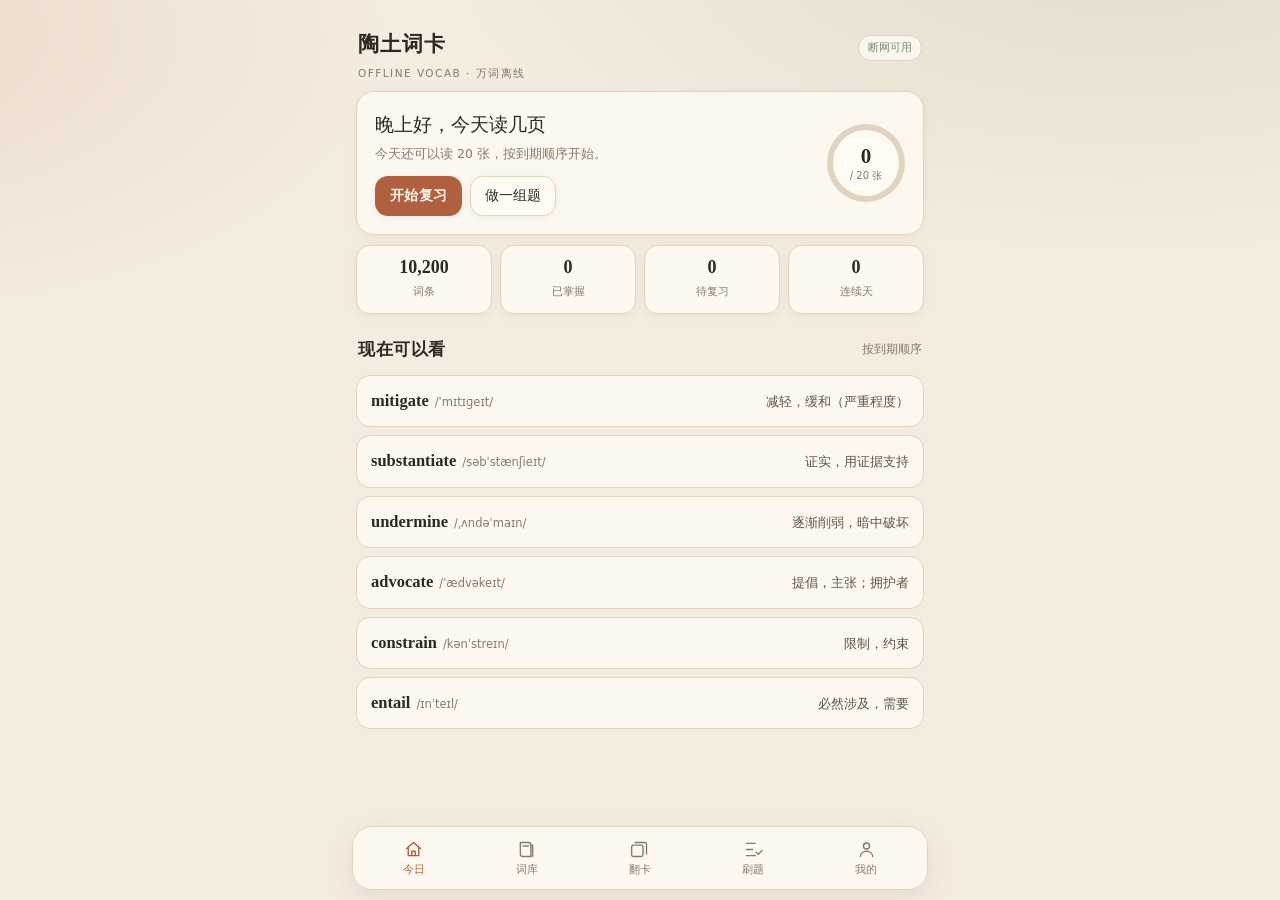
==== docs/index.html @ 37271178 "fix: 把 docs/index.html 纳入版本库，供 GitHub Pages 使用" ====
<!doctype html>
<html lang="zh-CN" data-theme="light">
<head>
<meta charset="utf-8">
<meta name="viewport" content="width=device-width,initial-scale=1,viewport-fit=cover">
<meta name="theme-color" content="#f4ecdf">
<meta name="color-scheme" content="light dark">
<title>陶土词卡 · 离线词书</title>
<style>
:root{
  --paper:#f4ecdf;
  --paper-2:#eee4d3;
  --card:rgba(255,252,246,.74);
  --card-solid:#fffaf2;
  --ink:#2e2822;
  --ink-2:#5c5348;
  --muted:#857a6b;
  --clay:#b0603f;
  --clay-soft:#f0d9cd;
  --sage:#7c8f6d;
  --sage-soft:#dfe6d5;
  --line:#e0d3bf;
  --shadow:0 8px 24px rgba(90,66,45,.09);
  --shadow-sm:0 2px 8px rgba(90,66,45,.07);
  --radius:18px;
  --serif:"Songti SC","Noto Serif CJK SC","Source Han Serif SC","STSong",serif;
  --sans:system-ui,-apple-system,"PingFang SC","Noto Sans CJK SC","Microsoft YaHei",sans-serif;
}
[data-theme="dark"]{
  --paper:#1c1916;
  --paper-2:#221e1a;
  --card:rgba(48,42,36,.66);
  --card-solid:#28231e;
  --ink:#efe5d5;
  --ink-2:#c9bcaa;
  --muted:#9c9082;
  --clay:#d9896a;
  --clay-soft:#4a332a;
  --sage:#a1b78d;
  --sage-soft:#333d2c;
  --line:#3b332c;
  --shadow:0 8px 24px rgba(0,0,0,.34);
  --shadow-sm:0 2px 8px rgba(0,0,0,.28);
}
*{box-sizing:border-box;-webkit-tap-highlight-color:transparent}
html,body{margin:0;padding:0;overflow-wrap:anywhere}
body{
  overflow-wrap:anywhere;
  font-family:var(--sans);
  color:var(--ink);
  background:var(--paper);
  background-image:
    radial-gradient(1100px 520px at 88% -8%, rgba(124,143,109,.16), transparent 62%),
    radial-gradient(900px 460px at -12% 4%, rgba(176,96,63,.13), transparent 60%);
  background-attachment:fixed;
  font-size:15px;line-height:1.6;-webkit-text-size-adjust:100%;overflow-x:hidden;
}
.app{max-width:600px;margin:0 auto;padding:0 16px calc(104px + env(safe-area-inset-bottom))}
h1,h2,h3{font-family:var(--serif);font-weight:600;line-height:1.35;margin:0}
p{margin:0}
a{color:var(--clay);text-decoration:none}
code{font-family:ui-monospace,Menlo,monospace;font-size:12px;background:var(--paper-2);padding:1px 4px;border-radius:5px}
.center{text-align:center}
.muted{color:var(--muted)}
.tiny{font-size:11.5px;line-height:1.55}
.small{font-size:12.5px}

header.top{display:flex;align-items:baseline;justify-content:space-between;gap:10px;padding:20px 2px 6px}
.brand{font-family:var(--serif);font-size:21px;letter-spacing:.05em;font-weight:600}
.brand small{display:block;font-family:var(--sans);font-size:10.5px;letter-spacing:.14em;color:var(--muted);font-weight:400;margin-top:3px}
.top .badge{font-size:11px;color:var(--sage);border:1px solid var(--line);border-radius:999px;padding:3px 9px;white-space:nowrap;background:var(--card)}

.section-title{display:flex;align-items:center;justify-content:space-between;gap:10px;margin:20px 2px 9px;min-height:32px}
.section-title h2{font-size:17px;letter-spacing:.03em;display:flex;align-items:baseline;gap:8px}
.section-title .hint{font-size:12px;color:var(--muted);font-weight:400;letter-spacing:0}
.section-title .hint:empty{display:none}

.card{background:var(--card);border:1px solid var(--line);border-radius:var(--radius);box-shadow:var(--shadow-sm);backdrop-filter:blur(8px);-webkit-backdrop-filter:blur(8px)}
.pad{padding:15px}

/* 按钮 */
button{font-family:var(--sans);cursor:pointer}
button.primary,button.ghost{
  appearance:none;border-radius:13px;font-size:14px;padding:10px 16px;min-height:42px;
  transition:transform .12s ease,background .2s;display:inline-flex;align-items:center;justify-content:center;gap:6px;
}
button.primary{background:var(--clay);border:1px solid transparent;color:#fff8f1;font-weight:600;letter-spacing:.02em;box-shadow:var(--shadow-sm)}
[data-theme="dark"] button.primary{color:#20160f}
button.ghost{background:var(--card-solid);border:1px solid var(--line);color:var(--ink);box-shadow:var(--shadow-sm)}
button.primary:active,button.ghost:active{transform:scale(.97)}
button.sm{padding:6px 11px;font-size:12.5px;min-height:34px;border-radius:10px}
button.wide{width:100%;margin-top:12px}
button:disabled{opacity:.55;cursor:default}
button.linkbtn{background:none;border:0;color:var(--clay);font-size:12.5px;padding:2px 4px}
.row-btns{display:flex;gap:8px;flex-wrap:wrap;margin-top:10px}
.row-btns.end{justify-content:flex-end;margin-top:14px}

/* 表单 */
.inp{border:1px solid var(--line);border-radius:11px;background:var(--card-solid);color:var(--ink);font-size:14px;padding:9px 11px;min-width:0;flex:1;outline:none;font-family:var(--sans)}
.inp:focus{border-color:var(--sage)}

/* 首页 */
.hero{padding:18px;display:flex;gap:14px;align-items:center;justify-content:space-between;margin-top:4px}
.hero-txt{min-width:0}
.greeting{font-family:var(--serif);font-size:19px}
.hero .sub{font-size:12.5px;color:var(--muted);margin-top:3px}
.hero .row-btns{margin-top:12px}
.hero .primary,.hero .ghost{padding:9px 14px;min-height:40px;font-size:13.5px}
.ring{width:78px;height:78px;border-radius:50%;padding:6px;flex:0 0 auto;background:conic-gradient(var(--clay) 0deg,var(--line) 0)}
.ring-in{background:var(--card-solid);border-radius:50%;height:100%;display:flex;flex-direction:column;align-items:center;justify-content:center;line-height:1.2}
.ring-in b{font-family:var(--serif);font-size:21px}
.ring-in span{font-size:10px;color:var(--muted)}

.stats{display:grid;grid-template-columns:repeat(4,1fr);gap:8px;margin-top:10px}
.stats.two{grid-template-columns:repeat(3,1fr)}
.stat{padding:10px 4px;text-align:center;border-radius:14px;background:var(--card);border:1px solid var(--line)}
.stat b{display:block;font-family:var(--serif);font-size:18px;line-height:1.25}
.stat span{font-size:10.5px;color:var(--muted)}

.word-list{display:flex;flex-direction:column;gap:8px;margin-top:6px}
.row-word{display:flex;justify-content:space-between;align-items:baseline;gap:10px;padding:12px 14px;border-radius:14px;background:var(--card);border:1px solid var(--line);color:var(--ink);cursor:pointer}
.rw-main b{font-family:var(--serif);font-size:16.5px}
.rw-main i{font-size:11.5px;color:var(--muted);font-style:normal;margin-left:6px}
.rw-cn{font-size:12.5px;color:var(--ink-2);text-align:right;max-width:56%;overflow:hidden;text-overflow:ellipsis;white-space:nowrap}

/* 词库 */
.search{display:flex;gap:8px;align-items:center;padding:8px 12px;border-radius:14px;color:var(--muted)}
.search input{flex:1;border:0;background:transparent;color:var(--ink);font-size:14.5px;outline:none;min-width:0;font-family:var(--sans)}
.search input::placeholder{color:var(--muted)}
.chips{display:flex;gap:7px;overflow-x:auto;padding:9px 2px 3px;scrollbar-width:none}
.chips.flat{padding:0;flex-wrap:wrap}
.chips::-webkit-scrollbar{display:none}
.chip{white-space:nowrap;font-size:12.5px;border:1px solid var(--line);background:var(--card);color:var(--ink-2);border-radius:999px;padding:5px 11px;min-height:30px;cursor:pointer}
.chip em{font-style:normal;font-size:10.5px;color:var(--muted);margin-left:2px}
.chip.on{background:var(--clay);border-color:var(--clay);color:#fff8f1}
.chip.on em{color:rgba(255,248,241,.72)}
[data-theme="dark"] .chip.on{color:#20160f}
[data-theme="dark"] .chip.on em{color:rgba(32,22,15,.65)}

.wcard{background:var(--card);border:1px solid var(--line);border-radius:16px;padding:12px 14px;cursor:pointer}
.wc-head{display:flex;justify-content:space-between;align-items:flex-start;gap:8px}
.wc-title{min-width:0}
.wc-title b{font-family:var(--serif);font-size:18px;letter-spacing:.01em;overflow-wrap:anywhere}
.wc-title i{font-style:normal;font-size:11.5px;color:var(--muted);margin-left:6px}
.wc-title .pos{font-size:11px;color:var(--clay);border:1px solid var(--clay-soft);border-radius:6px;padding:0 5px;margin-left:6px}
.star{background:none;border:0;color:var(--line);font-size:17px;line-height:1;padding:2px 4px;flex:0 0 auto}
.star.on{color:var(--clay)}
.wc-cn{font-size:13px;color:var(--ink-2);margin-top:2px;overflow:hidden;text-overflow:ellipsis;white-space:nowrap}
.wc-meta{display:flex;justify-content:space-between;gap:8px;font-size:10.5px;color:var(--muted);margin-top:6px}
.wc-meta .lvl{color:var(--sage);overflow:hidden;text-overflow:ellipsis;white-space:nowrap}
.wcard.open .wc-cn{white-space:normal}
.wc-body{border-top:1px dashed var(--line);margin-top:9px;padding-top:9px;cursor:default}
.wc-body .en{font-size:12.5px;color:var(--muted);margin-bottom:6px}
.wc-body .cn-full{font-size:13.5px;color:var(--ink-2);line-height:1.65}
.wc-body .ex{font-family:var(--serif);font-size:14px;margin-top:8px;color:var(--ink)}
.wc-body .excn{font-size:12.5px;color:var(--muted);font-family:var(--sans)}
.note{margin-top:8px;padding:9px 11px;border-left:3px solid var(--sage);background:var(--sage-soft);border-radius:0 10px 10px 0;font-size:12.5px;color:var(--ink-2)}
.note b{color:var(--clay)}
.wc-foot{display:flex;gap:8px;align-items:center;margin-top:10px;flex-wrap:wrap}
.has-note{font-size:11px;color:var(--sage)}

.pager{display:flex;align-items:center;justify-content:space-between;gap:8px;margin:12px 0 2px;flex-wrap:wrap}
.pg{background:var(--card);border:1px solid var(--line);border-radius:10px;color:var(--ink);font-size:12.5px;padding:6px 12px;min-height:34px}
.pg:disabled{opacity:.45}
.pg-info{font-size:12px;color:var(--muted)}
.pg-jump{font-size:12px;color:var(--muted);display:flex;align-items:center;gap:6px}
.pg-jump input{width:52px;border:1px solid var(--line);border-radius:9px;background:var(--card-solid);color:var(--ink);font-size:12.5px;padding:5px 6px;text-align:center;font-family:var(--sans)}
.empty{padding:22px 14px;text-align:center;color:var(--muted);font-size:13px}

/* 翻卡 */
.progress{display:flex;align-items:center;gap:10px;margin:8px 0 10px;font-size:11.5px;color:var(--muted)}
.bar{flex:1;height:6px;border-radius:99px;background:var(--line);overflow:hidden}
.bar i{display:block;height:100%;background:var(--sage);width:0;transition:width .3s}
.cardstage{perspective:1200px}
.flip{position:relative;width:100%;min-height:330px;transform-style:preserve-3d;transition:transform .5s cubic-bezier(.2,.8,.2,1);cursor:pointer}
.flip.flipped{transform:rotateY(180deg)}
.face{position:absolute;inset:0;backface-visibility:hidden;-webkit-backface-visibility:hidden;display:flex;flex-direction:column;justify-content:center;align-items:center;text-align:center;padding:22px 18px;border-radius:22px;background:var(--card-solid);border:1px solid var(--line);box-shadow:var(--shadow-sm)}
.face.back{transform:rotateY(180deg);justify-content:flex-start;align-items:stretch;text-align:left;overflow:auto;max-height:330px}
.face .word{font-family:var(--serif);font-size:34px;letter-spacing:.01em;overflow-wrap:anywhere;text-align:center}
.face .word.sm{font-size:24px;text-align:left}
.face .ipa{font-size:13px;color:var(--muted);margin-bottom:4px}
.face .cn{font-size:14.5px;margin-top:6px;color:var(--ink);font-weight:500}
.face .ex{font-family:var(--serif);font-size:13.5px;margin-top:8px}
.face .excn{font-size:12.5px;color:var(--muted);font-family:var(--sans)}
.face .hint{position:absolute;bottom:14px;left:0;right:0;font-size:11.5px;color:var(--muted);text-align:center}
.face.back .hint{position:static;margin-top:10px}
.face .note{margin-top:8px;font-size:12px}
.rate{display:grid;grid-template-columns:repeat(3,1fr);gap:8px;margin-top:12px}
.rate button{min-height:46px;padding:8px 4px;font-size:13.5px}

/* 刷题 */
.quiz-box{margin-top:8px;min-height:240px}
.q-progress{display:flex;justify-content:space-between;font-size:11.5px;color:var(--muted);margin-bottom:10px}
.q-stem{font-family:var(--serif);font-size:18px;line-height:1.5;margin:6px 0 12px}
.q-stem .ipa{font-family:var(--sans);font-size:12px;color:var(--muted)}
.opts{display:flex;flex-direction:column;gap:8px}
.opt{display:flex;gap:10px;align-items:flex-start;text-align:left;font-size:13.5px;padding:11px 12px;border-radius:12px;border:1px solid var(--line);background:var(--card-solid);color:var(--ink);line-height:1.45}
.opt .key{flex:0 0 auto;width:20px;height:20px;border-radius:6px;background:var(--paper-2);color:var(--muted);font-size:11.5px;display:flex;align-items:center;justify-content:center;margin-top:1px}
.opt.right{border-color:var(--sage);background:var(--sage-soft)}
.opt.right .key{background:var(--sage);color:#fff}
.opt.wrong{border-color:var(--clay);background:var(--clay-soft)}
.opt.wrong .key{background:var(--clay);color:#fff}
.fb{margin-top:12px;padding:11px 13px;border-radius:12px;font-size:13px;background:var(--sage-soft);border:1px solid var(--line)}
.fb.no{background:var(--clay-soft)}
.fb .ex{font-family:var(--serif);font-size:13.5px;margin-top:6px}
.fb .excn{font-size:12px;color:var(--muted);font-family:var(--sans)}
.spell{width:100%;border:1px solid var(--line);border-radius:12px;padding:11px 12px;font-size:16px;background:var(--card-solid);color:var(--ink);outline:none;font-family:var(--sans);margin-top:6px}
.spell:focus{border-color:var(--sage)}
.result{text-align:center;padding:16px 6px}
.result .big{font-family:var(--serif);font-size:22px;margin-bottom:6px}

/* 我的 */
.mini-list{display:flex;flex-direction:column;gap:6px}
.mini-row{display:flex;justify-content:space-between;gap:10px;padding:8px 2px;border-bottom:1px solid var(--line);color:var(--ink);font-size:13px;cursor:pointer}
.mini-row:last-child{border-bottom:0}
.mini-row b{font-family:var(--serif);font-weight:600}
.mini-row span{color:var(--muted);font-size:12px;overflow:hidden;text-overflow:ellipsis;white-space:nowrap;max-width:58%}
.rows{display:flex;flex-direction:column}
.row{display:flex;justify-content:space-between;align-items:center;gap:12px;padding:12px 15px;border-bottom:1px solid var(--line);font-size:14px}
.row:last-child{border-bottom:0}
.about p{font-size:12.5px;color:var(--muted);line-height:1.7;margin-bottom:6px}
.about b{color:var(--ink-2)}

/* 导入面板 */
.sheet{position:fixed;inset:0;background:rgba(30,22,16,.42);display:none;align-items:flex-end;justify-content:center;z-index:60;padding:0 12px calc(12px + env(safe-area-inset-bottom))}
.sheet.on{display:flex}
.sheet-card{width:100%;max-width:560px;background:var(--paper);border:1px solid var(--line);border-radius:20px;padding:16px;box-shadow:var(--shadow);max-height:86vh;overflow:auto}
.sheet-head{display:flex;justify-content:space-between;align-items:center;margin-bottom:10px}
.sheet-head h2{font-size:18px}
.iconbtn{background:none;border:0;font-size:24px;line-height:1;color:var(--muted);padding:0 4px}
.imp-body{margin-top:8px}
.imp-text{width:100%;min-height:120px;border:1px solid var(--line);border-radius:12px;background:var(--card-solid);color:var(--ink);font-size:13.5px;padding:10px 12px;font-family:ui-monospace,Menlo,monospace;resize:vertical}

/* 导航 */
nav.tab{
  position:fixed;left:50%;transform:translateX(-50%);
  bottom:calc(10px + env(safe-area-inset-bottom));
  width:min(576px,calc(100% - 24px));
  display:grid;grid-template-columns:repeat(5,1fr);
  background:var(--card);border:1px solid var(--line);border-radius:20px;
  box-shadow:var(--shadow);backdrop-filter:blur(14px);-webkit-backdrop-filter:blur(14px);
  padding:6px 4px;z-index:30;
}
nav.tab button{border:0;background:transparent;color:var(--muted);font-size:10.5px;display:flex;flex-direction:column;align-items:center;gap:3px;padding:6px 2px;border-radius:14px;min-height:48px}
nav.tab button svg{width:21px;height:21px;stroke:currentColor;fill:none;stroke-width:1.6;stroke-linecap:round;stroke-linejoin:round}
nav.tab button.on{color:var(--clay)}

.page{display:none}
.page.on{display:block;animation:fade .22s ease}
@keyframes fade{from{opacity:0;transform:translateY(4px)}to{opacity:1;transform:none}}

.hr{height:1px;background:var(--line);margin:14px 0;border:0}
.toast{
  position:fixed;left:50%;bottom:calc(86px + env(safe-area-inset-bottom));transform:translateX(-50%) translateY(10px);
  background:var(--ink);color:var(--paper);font-size:12.5px;padding:9px 15px;border-radius:12px;opacity:0;pointer-events:none;
  transition:opacity .25s,transform .25s;z-index:70;max-width:88%;text-align:center;
}
.toast.on{opacity:.95;transform:translateX(-50%)}

@media (min-width:640px){
  body{font-size:15.5px}
  .app{padding-top:8px}
}
@media (max-width:360px){
  .hero{padding:14px}
  .ring{width:66px;height:66px}
  .stats{grid-template-columns:repeat(2,1fr)}
}

</style>
</head>
<body>
<div class="app">
  <header class="top">
    <div class="brand">陶土词卡<small>OFFLINE VOCAB · 万词离线</small></div>
    <span class="badge">断网可用</span>
  </header>

  <section class="page" id="page-home">
    <div class="hero card">
      <div class="hero-txt">
        <div class="greeting">晚上好，今天读几页</div>
        <div class="sub" id="home-hint">按到期顺序开始。</div>
        <div class="row-btns">
          <button class="primary" data-act="nav" data-page="cards">开始复习</button>
          <button class="ghost" data-act="nav" data-page="quiz">做一组题</button>
        </div>
      </div>
      <div class="ring" id="ring"><div class="ring-in"><b id="ring-num">0</b><span id="ring-cap">/ 20 张</span></div></div>
    </div>

    <div class="stats">
      <div class="stat card"><b id="home-total">0</b><span>词条</span></div>
      <div class="stat card"><b id="home-mastered">0</b><span>已掌握</span></div>
      <div class="stat card"><b id="home-due">0</b><span>待复习</span></div>
      <div class="stat card"><b id="home-streak">0</b><span>连续天</span></div>
    </div>

    <div class="section-title"><h2>现在可以看</h2><span class="hint">按到期顺序</span></div>
    <div class="word-list" id="home-list"></div>
  </section>

  <section class="page" id="page-library">
    <div class="section-title">
      <h2>词库 <span class="hint" id="lib-count"></span></h2>
      <button class="ghost sm" data-act="impopen">＋ 导入词库</button>
    </div>
    <div class="card search">
      <svg width="17" height="17" viewBox="0 0 24 24" fill="none" stroke="currentColor" stroke-width="2" stroke-linecap="round" aria-hidden="true"><circle cx="11" cy="11" r="7"/><path d="M20 20l-3.5-3.5"/></svg>
      <input id="lib-search" type="search" placeholder="搜单词、释义、例句，共 1 万多条" autocomplete="off" autocapitalize="off" spellcheck="false">
    </div>
    <div class="chips" id="lib-chips"></div>
    <div class="word-list" id="lib-list"></div>
    <div class="pager" id="lib-page"></div>
  </section>

  <section class="page" id="page-cards">
    <div class="section-title"><h2>翻卡复习</h2><span class="hint">认识 / 有印象 / 不认识</span></div>
    <div class="chips" id="card-chips"></div>
    <div class="progress"><div class="bar"><i id="card-bar"></i></div><span id="card-progress">0 / 0</span></div>
    <div class="cardstage">
      <div class="flip" id="flip" data-act="flip">
        <div class="face front"></div>
        <div class="face back"></div>
      </div>
    </div>
    <div class="rate">
      <button class="ghost" data-act="grade" data-g="again">不认识</button>
      <button class="ghost" data-act="grade" data-g="vague">有点印象</button>
      <button class="primary" data-act="grade" data-g="good">认识</button>
    </div>
    <p class="tiny muted center" id="card-cat"></p>
  </section>

  <section class="page" id="page-quiz">
    <div class="section-title"><h2>刷题</h2><span class="hint">客观题自动判分</span></div>
    <div class="chips" id="quiz-chips"></div>
    <p class="tiny muted" id="quiz-stat"></p>
    <div class="card pad quiz-box" id="quiz-box"></div>
  </section>

  <section class="page" id="page-me">
    <div class="section-title"><h2>学习记录</h2><span class="hint">仅保存在本机</span></div>
    <div class="stats two" id="me-stats"></div>

    <div class="section-title"><h2>收藏</h2><span class="hint">词库点 ★ 添加</span></div>
    <div class="card pad"><div class="mini-list" id="me-fav"></div></div>

    <div class="section-title"><h2>错题本</h2><span class="hint">来自练习</span></div>
    <div class="card pad"><div class="mini-list" id="me-wrong"></div></div>

    <div class="section-title"><h2>我的词库</h2><span class="hint">自定义导入</span></div>
    <div class="card pad" id="me-custom"></div>

    <div class="section-title"><h2>外观</h2></div>
    <div class="card pad"><div class="chips flat" id="me-theme"></div></div>

    <div class="section-title"><h2>备份与重置</h2></div>
    <div class="card rows">
      <div class="row"><div>导出学习数据<div class="tiny muted">JSON 备份，含进度、收藏、笔记与自定义词库</div></div><button class="ghost sm" data-act="export">导出</button></div>
      <div class="row"><div>导入备份<div class="tiny muted">会覆盖当前进度</div></div><button class="ghost sm" data-act="import">导入</button></div>
      <div class="row"><div>清空学习记录<div class="tiny muted">不可撤销，自定义词库保留</div></div><button class="ghost sm" data-act="reset">清空</button></div>
    </div>

    <div class="section-title"><h2>关于</h2></div>
    <div class="card pad about">
      <p><b>陶土词卡</b> <span id="me-version">v1.1.0</span> · 作者 <span id="me-author"></span> · <a id="me-mail" href="mailto:"></a></p>
      <p>词书：初中 1598 · 高中 3671 · 四级 3846 · 六级 5406 · 考研 4801 · 拓展 2771（去重后共 10200 词）。</p>
      <p>释义与音标来自开源词库 ECDICT（MIT 许可）；90 篇精讲词卡、例句与解析为作者原创。</p>
      <p>全部数据保存在本机，断网可用。卸载或清除数据会一并清空，建议定期导出备份。</p>
    </div>
    <div class="hr"></div>
    <p class="tiny muted center" style="padding-bottom:6px">不含广告、二维码与外链；核心学习功能离线可用。</p>
  </section>
</div>

<nav class="tab" id="tabbar">
  <button data-act="nav" data-page="home" class="on"><svg viewBox="0 0 24 24"><path d="M4 11l8-7 8 7"/><path d="M6 10v9h12v-9"/><path d="M10 19v-5h4v5"/></svg><span>今日</span></button>
  <button data-act="nav" data-page="library"><svg viewBox="0 0 24 24"><path d="M5 4h9a3 3 0 0 1 3 3v13H8a3 3 0 0 1-3-3z"/><path d="M17 7h2v13"/><path d="M8 8h6"/></svg><span>词库</span></button>
  <button data-act="nav" data-page="cards"><svg viewBox="0 0 24 24"><rect x="3" y="7" width="13" height="13" rx="2"/><path d="M7 4h11a2 2 0 0 1 2 2v11"/></svg><span>翻卡</span></button>
  <button data-act="nav" data-page="quiz"><svg viewBox="0 0 24 24"><path d="M4 5h10"/><path d="M4 12h7"/><path d="M4 19h10"/><path d="M15 15l2.5 2.5L22 13"/></svg><span>刷题</span></button>
  <button data-act="nav" data-page="me"><svg viewBox="0 0 24 24"><circle cx="12" cy="8" r="3.5"/><path d="M5 20c0-3.6 3.1-6 7-6s7 2.4 7 6"/></svg><span>我的</span></button>
</nav>

<div class="toast" id="toast"></div>

<div class="sheet" id="impSheet" role="dialog" aria-modal="true" aria-label="导入词库">
  <div class="sheet-card">
    <div class="sheet-head"><h2>导入词库</h2><button class="iconbtn" data-act="impclose" aria-label="关闭">×</button></div>
    <div class="chips flat">
      <button class="chip on" data-act="imptab" data-mode="file">文件</button>
      <button class="chip" data-act="imptab" data-mode="paste">粘贴</button>
      <button class="chip" data-act="imptab" data-mode="url">链接</button>
    </div>
    <div class="imp-body" data-imp="file">
      <p class="tiny muted">从手机里选一个 .txt / .csv / .json 文件，完全离线解析。</p>
      <button class="ghost" data-act="impfile">选择文件</button>
    </div>
    <div class="imp-body" data-imp="paste" hidden>
      <p class="tiny muted">每行一条，例如：<code>abandon,v. 放弃</code>，或 <code>abandon /əˈbændən/ 放弃</code>。</p>
      <textarea id="impText" class="imp-text" placeholder="abandon,v. 放弃&#10;benefit,好处；使受益&#10;…"></textarea>
    </div>
    <div class="imp-body" data-imp="url" hidden>
      <p class="tiny muted">输入 txt/json 直链（需允许跨域，如 GitHub raw、jsDelivr），拉取后可离线保存。</p>
      <div class="row-btns"><input id="impUrl" class="inp" placeholder="https://raw.githubusercontent.com/…" inputmode="url"><button class="ghost sm" data-act="impurl">拉取</button></div>
    </div>
    <p class="tiny" id="impResult" style="min-height:18px;color:var(--sage)"></p>
    <p class="tiny muted">格式：CSV/制表符/空格分隔均可；也支持 JSON 数组 <code>[{"word":"…","phonetic":"…","translation":"…"}]</code>。重复词会自动跳过，最多 5000 条。</p>
    <div class="row-btns end"><button class="ghost" data-act="impclose">取消</button><button class="primary" data-act="impdo">导入</button></div>
  </div>
</div>

<input type="file" id="impFile" accept=".txt,.csv,.tsv,.json,text/plain,application/json" style="display:none">
<input type="file" id="backupFile" accept="application/json,.json" style="display:none">
<noscript><p style="padding:20px">此页面需要启用 JavaScript。</p></noscript>

<script type="application/json" id="DATA">{"meta":{"appName":"陶土词卡","subject":"英语","exam":"2026 考研英语一 · 高频词义与辨析（占位设定，可替换）","author":"shirely立","version":"1.1.0","source":"全部词条为按公开考纲范围自行撰写的原创整理，例句与解析为编者所写；不含真题原文，不标注真题年份与考频。","contact":"fkwbk158@gmail.com"},"packs":[{"id":"zk","name":"初中","desc":"中考核心词，覆盖初中教材高频词"},{"id":"gk","name":"高中","desc":"高考 3500 词范围"},{"id":"cet4","name":"四级","desc":"CET-4 大纲词"},{"id":"cet6","name":"六级","desc":"CET-6 大纲词"},{"id":"ky","name":"考研","desc":"考研英语大纲词"},{"id":"ext","name":"拓展","desc":"为达到万词规模补充的通用高频词，非考纲标注"}],"units":[{"id":1,"title":"学术动词","desc":"阅读与写作中最常考的动作类动词，重点在“程度”与“方向”的细微差别。"},{"id":2,"title":"社会议题名词","desc":"讨论公共政策、社会现象时的核心名词。"},{"id":3,"title":"评价形容词","desc":"表达态度与判断的形容词，注意搭配与感情色彩。"},{"id":4,"title":"熟词僻义","desc":"看似基础、实则有第二义项的高频“陷阱词”。"},{"id":5,"title":"论证连接词","desc":"议论文与学术写作中的逻辑衔接词。"},{"id":6,"title":"经济与科技","desc":"经济、科技类文章的高频名词与术语。"}],"core":[{"id":"w001","unit":1,"w":"mitigate","ipa":"/ˈmɪtɪɡeɪt/","pos":"v.","cn":"减轻，缓和（严重程度）","en":"to make something less severe or harmful","ex":"Planting trees can mitigate the effects of urban heat.","exCn":"植树可以缓解城市热岛效应。","note":"**辨析** alleviate 多指痛苦、症状的减轻；mitigate 强调降低严重性或破坏力。**词根** mitis（温和）+ agere（做）。","tags":["高频","辨析"],"m":64},{"id":"w002","unit":1,"w":"substantiate","ipa":"/səbˈstænʃieɪt/","pos":"v.","cn":"证实，用证据支持","en":"to provide evidence that proves something","ex":"The report failed to substantiate its claims with data.","exCn":"这份报告未能用数据证实其主张。","note":"**辨析** verify 侧重核实真伪；substantiate 强调以证据支撑某项主张。**词根** substance（实质）。","tags":["高频","学术"],"m":64},{"id":"w003","unit":1,"w":"undermine","ipa":"/ˌʌndəˈmaɪn/","pos":"v.","cn":"逐渐削弱，暗中破坏","en":"to weaken something gradually","ex":"Repeated delays undermined public trust in the project.","exCn":"一再拖延逐渐侵蚀了公众对该项目的信任。","note":"**词根** under（在下）+ mine（挖掘）→ 从下面挖空。**搭配** undermine confidence / authority。","tags":["高频"],"m":88},{"id":"w004","unit":1,"w":"advocate","ipa":"/ˈædvəkeɪt/","pos":"v. / n.","cn":"提倡，主张；拥护者","en":"to publicly support an idea; a person who supports it","ex":"She advocates a gradual reform of the tax system.","exCn":"她主张对税制进行渐进式改革。","note":"**一词多义** 作名词指“拥护者”，作文常用 an advocate of / for。**注意** 动词重音在首音节。","tags":["高频","多义"],"m":94},{"id":"w005","unit":1,"w":"constrain","ipa":"/kənˈstreɪn/","pos":"v.","cn":"限制，约束","en":"to limit the range of what can be done","ex":"Limited funding constrains what the team can achieve.","exCn":"有限的经费限制了团队能取得的成果。","note":"**派生** constraint n. 限制；constrained adj. 受约束的、勉强的。","tags":["高频"],"m":88},{"id":"w006","unit":1,"w":"entail","ipa":"/ɪnˈteɪl/","pos":"v.","cn":"必然涉及，需要","en":"to involve something as a necessary part or consequence","ex":"Any reform entails risks that must be managed.","exCn":"任何改革都必然伴随需要加以管控的风险。","note":"**辨析** involve 中性“包含”；entail 强调“必然带来（代价或后果）”。","tags":["高频","辨析"],"m":88},{"id":"w007","unit":1,"w":"offset","ipa":"/ˈɒfset/","pos":"v. / n.","cn":"抵消；抵消物","en":"to balance the effect of something","ex":"Higher efficiency may offset the initial cost.","exCn":"更高的效率或许能抵消初期成本。","note":"**搭配** offset the loss / impact。**词形** offset–offset–offset，过去式与过去分词同形。","tags":["高频"],"m":88},{"id":"w008","unit":1,"w":"proliferate","ipa":"/prəˈlɪfəreɪt/","pos":"v.","cn":"激增，迅速扩散","en":"to increase rapidly in number","ex":"Online courses have proliferated over the past decade.","exCn":"过去十年里在线课程数量激增。","note":"**词根** proles（后代）+ ferre（带来）→ 不断繁衍。**派生** proliferation n.。","tags":["高频"],"m":64},{"id":"w009","unit":1,"w":"reconcile","ipa":"/ˈrekənsaɪl/","pos":"v.","cn":"调和；使和解","en":"to make two opposing ideas or people agree","ex":"It is hard to reconcile economic growth with environmental protection.","exCn":"很难把经济增长与环境保护协调起来。","note":"**搭配** reconcile A with B；be reconciled to 甘心接受（不情愿的事）。","tags":["高频"],"m":88},{"id":"w010","unit":1,"w":"refute","ipa":"/rɪˈfjuːt/","pos":"v.","cn":"驳斥，反驳","en":"to prove that a statement is wrong","ex":"The findings refute the assumption that prices always rise.","exCn":"这些发现驳倒了“价格总是上涨”的假设。","note":"**辨析** deny 只是否认；refute 是用证据驳倒。**易混** refuse 拒绝。","tags":["高频","辨析"],"m":92},{"id":"w011","unit":1,"w":"stipulate","ipa":"/ˈstɪpjuleɪt/","pos":"v.","cn":"（条款）明确规定","en":"to state clearly as a condition of an agreement","ex":"The contract stipulates that payment be made within 30 days.","exCn":"合同规定须在三十天内付款。","note":"**辨析** prescribe 规定做法；stipulate 多用于合同、条款。**派生** stipulation n.。","tags":["学术"],"m":64},{"id":"w012","unit":1,"w":"yield","ipa":"/jiːld/","pos":"v. / n.","cn":"产生；屈服；产量","en":"to produce; to give way; an amount produced","ex":"The experiment yielded unexpected results.","exCn":"实验产生了意想不到的结果。","note":"**一词多义** yield to pressure 屈服于压力；crop yield 农作物产量。","tags":["高频","多义"],"m":92},{"id":"w013","unit":1,"w":"curb","ipa":"/kɜːb/","pos":"v. / n.","cn":"遏制；路缘","en":"to control or limit something harmful","ex":"The city curbed private car use during the summit.","exCn":"峰会期间该市限制了私家车使用。","note":"**辨析** curb 控制增长势头；restrict 限制范围；ban 明令禁止。","tags":["高频","辨析"],"m":88},{"id":"w014","unit":1,"w":"induce","ipa":"/ɪnˈdjuːs/","pos":"v.","cn":"引起；诱使","en":"to cause something to happen","ex":"Stress can induce sleep problems.","exCn":"压力可能引发睡眠问题。","note":"**辨析** induce 是因果上的“引起”；tempt 是“诱惑某人做某事”。**派生** inducement n.。","tags":["辨析"],"m":88},{"id":"w015","unit":1,"w":"erode","ipa":"/ɪˈrəʊd/","pos":"v.","cn":"侵蚀；逐渐削弱","en":"to wear away gradually","ex":"Inflation erodes household savings.","exCn":"通货膨胀逐渐侵蚀家庭储蓄。","note":"**词根** e-（出）+ rodere（咬）→ 一点点咬掉。**派生** erosion n.。","tags":["高频"],"m":64},{"id":"w016","unit":2,"w":"incentive","ipa":"/ɪnˈsentɪv/","pos":"n.","cn":"激励，刺激","en":"something that encourages action","ex":"Tax breaks offer an incentive to invest.","exCn":"税收减免为投资提供了激励。","note":"**搭配** provide / create an incentive for sb to do。**辨析** motive 指内在动机。","tags":["高频"],"m":88},{"id":"w017","unit":2,"w":"discrepancy","ipa":"/dɪˈskrepənsi/","pos":"n.","cn":"不一致，出入","en":"a difference between things that should be the same","ex":"There is a discrepancy between the two reports.","exCn":"两份报告之间存在出入。","note":"**辨析** discrepancy 指本应一致却不一致；difference 是中性差异。","tags":["高频","辨析"],"m":88},{"id":"w018","unit":2,"w":"consensus","ipa":"/kənˈsensəs/","pos":"n.","cn":"共识","en":"general agreement among a group","ex":"The committee reached a consensus on the budget.","exCn":"委员会就预算达成了共识。","note":"**搭配** reach / build a consensus。**注意** 通常作单数，不说 a consensus of opinions 之外的复数形式。","tags":["高频"],"m":90},{"id":"w019","unit":2,"w":"paradigm","ipa":"/ˈpærədaɪm/","pos":"n.","cn":"范式，典范","en":"a typical model or framework of thought","ex":"The discovery shifted the paradigm of modern physics.","exCn":"这一发现改变了现代物理学的范式。","note":"**搭配** paradigm shift 范式转变。**注意** 结尾 -gm 中 g 不发音。","tags":["学术"],"m":80},{"id":"w020","unit":2,"w":"threshold","ipa":"/ˈθreʃhəʊld/","pos":"n.","cn":"门槛；临界值","en":"the level at which something starts to happen","ex":"Income above this threshold is taxed at a higher rate.","exCn":"超过这一门槛的收入按更高税率征税。","note":"**搭配** cross / exceed the threshold。","tags":["高频"],"m":88},{"id":"w021","unit":2,"w":"hierarchy","ipa":"/ˈhaɪərɑːki/","pos":"n.","cn":"等级制度，层级","en":"a system in which people or things are ranked","ex":"Decisions still flow down the corporate hierarchy.","exCn":"决策仍沿着公司层级向下传达。","note":"**派生** hierarchical adj. 分层的。","tags":["学术"],"m":88},{"id":"w022","unit":2,"w":"autonomy","ipa":"/ɔːˈtɒnəmi/","pos":"n.","cn":"自主权，自治","en":"the right to make your own decisions","ex":"Teachers were given greater autonomy over the curriculum.","exCn":"教师在课程设置上获得了更大的自主权。","note":"**辨析** autonomy 强调自主决策；independence 强调不依附。**派生** autonomous adj.。","tags":["高频","辨析"],"m":80},{"id":"w023","unit":2,"w":"bureaucracy","ipa":"/bjʊəˈrɒkrəsi/","pos":"n.","cn":"官僚体制；繁文缛节","en":"a system of official rules that is often slow","ex":"Small firms complain about the bureaucracy involved in exporting.","exCn":"小企业抱怨出口环节的繁文缛节。","note":"**派生** bureaucratic adj. 官僚的。","tags":["社会"],"m":88},{"id":"w024","unit":2,"w":"disparity","ipa":"/dɪˈspærəti/","pos":"n.","cn":"悬殊差距","en":"a large and unfair difference","ex":"The disparity in income between regions has widened.","exCn":"地区之间的收入差距进一步拉大。","note":"**搭配** disparity between / in。**辨析** 强调不公平的差距，比 difference 语气重。","tags":["高频","辨析"],"m":64},{"id":"w025","unit":2,"w":"precedent","ipa":"/ˈpresɪdənt/","pos":"n.","cn":"先例","en":"an earlier case used as an example","ex":"The ruling set a precedent for similar cases.","exCn":"该判决为类似案件确立了先例。","note":"**搭配** set / create a precedent；without precedent 史无前例。","tags":["学术"],"m":88},{"id":"w026","unit":2,"w":"rationale","ipa":"/ˌræʃəˈnɑːl/","pos":"n.","cn":"理由，根本依据","en":"the reasons behind a decision","ex":"The rationale for the change was never explained.","exCn":"此次变动的依据从未得到说明。","note":"**辨析** reason 指一般理由；rationale 指成体系的理据。**注意** 与 rational（理性的）区分。","tags":["学术","辨析"],"m":64},{"id":"w027","unit":2,"w":"spectrum","ipa":"/ˈspektrəm/","pos":"n.","cn":"范围；光谱","en":"a full range of related things","ex":"Views on the issue cover a wide spectrum.","exCn":"对这一问题存在广泛的不同看法。","note":"**搭配** across the spectrum 在各个层面。","tags":["高频"],"m":88},{"id":"w028","unit":2,"w":"stigma","ipa":"/ˈstɪɡmə/","pos":"n.","cn":"污名，耻辱","en":"strong social disapproval attached to something","ex":"The campaign aims to remove the stigma attached to mental illness.","exCn":"这项活动旨在消除精神疾病附带的污名。","note":"**搭配** the stigma attached to。**派生** stigmatize v.。","tags":["社会"],"m":64},{"id":"w029","unit":2,"w":"norm","ipa":"/nɔːm/","pos":"n.","cn":"规范，常态","en":"a standard or usual pattern of behaviour","ex":"Remote work has become the norm in many industries.","exCn":"远程办公在许多行业已成为常态。","note":"**搭配** become the norm；social norms 社会规范。","tags":["高频"],"m":88},{"id":"w030","unit":2,"w":"surplus","ipa":"/ˈsɜːpləs/","pos":"n. / adj.","cn":"盈余；过剩的","en":"an amount that is more than needed","ex":"The country runs a large trade surplus.","exCn":"该国存在巨额贸易顺差。","note":"**反义** deficit 赤字。**搭配** trade surplus。","tags":["经济"],"m":94},{"id":"w031","unit":3,"w":"ambiguous","ipa":"/æmˈbɪɡjuəs/","pos":"adj.","cn":"模棱两可的","en":"having more than one possible meaning","ex":"The wording of the clause is ambiguous.","exCn":"该条款的措辞含义不明确。","note":"**辨析** ambiguous 可作两种解释；vague 只是不清楚。**派生** ambiguity n.。","tags":["高频","辨析"],"m":90},{"id":"w032","unit":3,"w":"plausible","ipa":"/ˈplɔːzəbl/","pos":"adj.","cn":"貌似合理的","en":"seeming reasonable or probable","ex":"She offered a plausible explanation for the delay.","exCn":"她为延误给出了一个说得通的解释。","note":"**辨析** plausible 未必为真但说得通；credible 侧重可信。","tags":["高频","辨析"],"m":88},{"id":"w033","unit":3,"w":"subtle","ipa":"/ˈsʌtl/","pos":"adj.","cn":"微妙的，不易察觉的","en":"not obvious; delicate and hard to notice","ex":"There are subtle differences between the two designs.","exCn":"两种设计之间存在细微差别。","note":"**读音** b 不发音，读 /ˈsʌtl/。**派生** subtlety n.。","tags":["高频"],"m":88},{"id":"w034","unit":3,"w":"robust","ipa":"/rəʊˈbʌst/","pos":"adj.","cn":"强健的；稳健的","en":"strong and unlikely to fail","ex":"The economy proved surprisingly robust.","exCn":"经济表现出乎意料地稳健。","note":"**搭配** robust growth / evidence / system。","tags":["高频"],"m":88},{"id":"w035","unit":3,"w":"prevailing","ipa":"/prɪˈveɪlɪŋ/","pos":"adj.","cn":"流行的，占优势的","en":"existing or accepted at a particular time","ex":"The prevailing view is that regulation is necessary.","exCn":"主流观点认为监管是必要的。","note":"**词根** prevail 盛行。**搭配** prevailing wind 盛行风。","tags":["学术"],"m":72},{"id":"w036","unit":3,"w":"inherent","ipa":"/ɪnˈhɪərənt/","pos":"adj.","cn":"固有的，内在的","en":"existing as a natural part of something","ex":"Every method has inherent limitations.","exCn":"每种方法都有其固有的局限。","note":"**搭配** inherent in。**辨析** intrinsic 侧重本质属性。","tags":["高频","辨析"],"m":88},{"id":"w037","unit":3,"w":"adverse","ipa":"/ˈædvɜːs/","pos":"adj.","cn":"不利的","en":"unfavourable or harmful","ex":"Adverse weather delayed the launch.","exCn":"恶劣天气推迟了发射。","note":"**搭配** adverse effect / impact。**易混** averse 意为“反对的、不乐意的”。","tags":["高频","辨析"],"m":88},{"id":"w038","unit":3,"w":"viable","ipa":"/ˈvaɪəbl/","pos":"adj.","cn":"可行的；能存活的","en":"able to work successfully","ex":"Solar power is now a viable alternative.","exCn":"太阳能如今是一种可行的替代方案。","note":"**辨析** feasible 偏技术可行；viable 强调现实中能成立、能持续。","tags":["高频","辨析"],"m":64},{"id":"w039","unit":3,"w":"redundant","ipa":"/rɪˈdʌndənt/","pos":"adj.","cn":"多余的；被裁员的","en":"no longer needed; no longer employed","ex":"Cut redundant sentences to tighten the essay.","exCn":"删去多余的句子让文章更紧凑。","note":"**搭配** be made redundant 被裁员。**派生** redundancy n.。","tags":["高频","多义"],"m":88},{"id":"w040","unit":3,"w":"susceptible","ipa":"/səˈseptəbl/","pos":"adj.","cn":"易受影响的；易感染的","en":"easily affected or harmed by something","ex":"Young trees are susceptible to drought.","exCn":"幼树容易受到干旱影响。","note":"**搭配** susceptible to。","tags":["高频"],"m":88},{"id":"w041","unit":3,"w":"rigid","ipa":"/ˈrɪdʒɪd/","pos":"adj.","cn":"僵化的；坚硬的","en":"not able to change or bend","ex":"Rigid rules discourage innovation.","exCn":"僵化的规定会抑制创新。","note":"**辨析** rigid 不容变通；strict 严格但可合理。","tags":["辨析"],"m":94},{"id":"w042","unit":3,"w":"transient","ipa":"/ˈtrænziənt/","pos":"adj.","cn":"短暂的","en":"lasting only a short time","ex":"The relief was transient.","exCn":"这种缓解是短暂的。","note":"**辨析** transient 强调短暂停留；temporary 指临时安排。**反义** permanent。","tags":["学术","辨析"],"m":88},{"id":"w043","unit":3,"w":"skeptical","ipa":"/ˈskeptɪkl/","pos":"adj.","cn":"怀疑的","en":"not easily convinced","ex":"Economists remain skeptical about the forecast.","exCn":"经济学家仍对该预测持怀疑态度。","note":"**搭配** be skeptical of / about。**拼写** 英式 sceptical。","tags":["高频"],"m":88},{"id":"w044","unit":3,"w":"implicit","ipa":"/ɪmˈplɪsɪt/","pos":"adj.","cn":"含蓄的；内含的","en":"suggested without being stated directly","ex":"There is an implicit assumption that growth will continue.","exCn":"其中隐含着一个假设：增长将会持续。","note":"**反义** explicit 明确的。","tags":["高频","辨析"],"m":88},{"id":"w045","unit":3,"w":"explicit","ipa":"/ɪkˈsplɪsɪt/","pos":"adj.","cn":"明确的，直言的","en":"stated clearly and in detail","ex":"The instructions are explicit about deadlines.","exCn":"说明中对截止时间有明确规定。","note":"**搭配** be explicit about。","tags":["高频"],"m":90},{"id":"w046","unit":4,"w":"address","ipa":"/əˈdres/","pos":"v. / n.","cn":"处理，应对；地址","en":"to deal with a problem","ex":"The chapter addresses the question of inequality.","exCn":"这一章讨论不平等问题。","note":"**熟词僻义** 除“地址”外，常考“处理、探讨”，如 address an issue。","tags":["僻义","高频"],"m":95},{"id":"w047","unit":4,"w":"accommodate","ipa":"/əˈkɒmədeɪt/","pos":"v.","cn":"容纳；顾及","en":"to provide space for; to take into account","ex":"The hall can accommodate 500 people.","exCn":"这个大厅可容纳五百人。","note":"**熟词僻义** accommodate differing views 兼顾不同意见。**派生** accommodation n.。","tags":["僻义"],"m":92},{"id":"w048","unit":4,"w":"appreciate","ipa":"/əˈpriːʃieɪt/","pos":"v.","cn":"意识到；感激；增值","en":"to understand the value or full meaning of something","ex":"Few appreciate how fragile the system is.","exCn":"很少有人意识到这个体系有多脆弱。","note":"**熟词僻义** 表“意识到”时多接 that / how 从句，是阅读题的高频考点。","tags":["僻义","高频"],"m":94},{"id":"w049","unit":4,"w":"arrest","ipa":"/əˈrest/","pos":"v. / n.","cn":"阻止，抑制；逮捕","en":"to stop a process from continuing","ex":"New measures arrested the decline in sales.","exCn":"新措施遏制了销量的下滑。","note":"**熟词僻义** arrest the decline 遏制下滑，属正式书面用法。","tags":["僻义"],"m":94},{"id":"w050","unit":4,"w":"assume","ipa":"/əˈsjuːm/","pos":"v.","cn":"假定；承担","en":"to suppose; to take on responsibility","ex":"The new manager assumed full responsibility.","exCn":"新任经理承担了全部责任。","note":"**搭配** assume responsibility / control；assuming that 假设。","tags":["多义","高频"],"m":94},{"id":"w051","unit":4,"w":"attribute","ipa":"/əˈtrɪbjuːt/","pos":"v. / n.","cn":"把…归因于；属性","en":"to say that something is caused by","ex":"Researchers attribute the rise to better diagnosis.","exCn":"研究者把这一上升归因于诊断水平提高。","note":"**搭配** attribute A to B。**读音** 作名词时重音在首音节 /ˈætrɪbjuːt/。","tags":["高频","多义"],"m":92},{"id":"w052","unit":4,"w":"capitalize","ipa":"/ˈkæpɪtəlaɪz/","pos":"v.","cn":"利用（on）；资本化","en":"to take advantage of an opportunity","ex":"Firms capitalized on the demand for remote tools.","exCn":"企业利用了对远程工具的需求。","note":"**搭配** capitalize on 利用（机会），写作中可替换 make use of。","tags":["僻义"],"m":64},{"id":"w053","unit":4,"w":"cater","ipa":"/ˈkeɪtə/","pos":"v.","cn":"迎合；提供饮食","en":"to provide what a group needs or wants","ex":"The course caters to beginners.","exCn":"这门课程面向初学者。","note":"**搭配** cater to / for。**辨析** cater to 偶含“迎合不良需求”的贬义。","tags":["僻义"],"m":90},{"id":"w054","unit":4,"w":"champion","ipa":"/ˈtʃæmpiən/","pos":"v. / n.","cn":"支持，捍卫；冠军","en":"to support and defend a cause","ex":"She championed the cause of rural schools.","exCn":"她为乡村学校的事业奔走呼吁。","note":"**熟词僻义** 动词义近 advocate，常见于人物类阅读。","tags":["僻义"],"m":94},{"id":"w055","unit":4,"w":"entertain","ipa":"/ˌentəˈteɪn/","pos":"v.","cn":"考虑，怀有（想法）；娱乐","en":"to consider an idea seriously","ex":"The committee entertained the idea of merging.","exCn":"委员会考虑过合并的方案。","note":"**熟词僻义** entertain a proposal 考虑一项提议。","tags":["僻义"],"m":92},{"id":"w056","unit":4,"w":"ground","ipa":"/ɡraʊnd/","pos":"v. / n.","cn":"以…为基础；理由，场地","en":"to base something on; a reason","ex":"The argument is grounded in solid evidence.","exCn":"这一论证建立在扎实的证据之上。","note":"**搭配** be grounded in；on the grounds that 以…为理由。","tags":["僻义","高频"],"m":67},{"id":"w057","unit":4,"w":"host","ipa":"/həʊst/","pos":"v. / n.","cn":"主办；大量；主人","en":"to organize an event; a large number","ex":"The city hosted the conference last year.","exCn":"该市去年主办了这次会议。","note":"**熟词僻义** a host of 大量，如 a host of problems。","tags":["僻义"],"m":94},{"id":"w058","unit":4,"w":"issue","ipa":"/ˈɪʃuː/","pos":"v. / n.","cn":"发布，发放；议题","en":"to officially announce or give out","ex":"The bank issued new guidelines.","exCn":"银行发布了新的指引。","note":"**熟词僻义** issue a statement 发表声明；the issue of 关于…的问题。","tags":["僻义","高频"],"m":92},{"id":"w059","unit":4,"w":"level","ipa":"/ˈlevl/","pos":"v. / adj.","cn":"使平等；平的；水平","en":"to make things equal","ex":"The tax is meant to level the playing field.","exCn":"这项税收意在营造公平的竞争环境。","note":"**搭配** level the playing field 拉平竞争条件。","tags":["僻义"],"m":95},{"id":"w060","unit":4,"w":"observe","ipa":"/əbˈzɜːv/","pos":"v.","cn":"遵守；评论；观察","en":"to obey a rule; to remark","ex":"All staff must observe the safety rules.","exCn":"全体员工都必须遵守安全规定。","note":"**熟词僻义** observe the law 遵守法律；observe that 评论说。","tags":["僻义","高频"],"m":94},{"id":"w061","unit":5,"w":"moreover","ipa":"/mɔːrˈəʊvə/","pos":"adv.","cn":"而且，此外","en":"in addition to what has been said","ex":"The plan is costly; moreover, it may fail.","exCn":"该计划成本高昂，而且可能失败。","note":"**用法** 句首加逗号，正式议论文中用于递进。","tags":["连接"],"m":92},{"id":"w062","unit":5,"w":"nevertheless","ipa":"/ˌnevəðəˈles/","pos":"adv.","cn":"然而，不过","en":"despite what has just been said","ex":"The evidence is thin; nevertheless, the theory is popular.","exCn":"证据薄弱，然而这一理论仍很流行。","note":"**辨析** nevertheless 表让步转折；therefore 表因果。","tags":["连接"],"m":92},{"id":"w063","unit":5,"w":"whereas","ipa":"/ˌweərˈæz/","pos":"conj.","cn":"而，然而（表对比）","en":"used to compare two different facts","ex":"Some prefer city life, whereas others seek quiet.","exCn":"一些人偏爱城市生活，另一些人则追求宁静。","note":"**用法** 引导对比从句，前后结构宜对称。","tags":["连接"],"m":92},{"id":"w064","unit":5,"w":"thereby","ipa":"/ˌðeəˈbaɪ/","pos":"adv.","cn":"从而","en":"by that means; as a result of that","ex":"The firm cut costs, thereby raising margins.","exCn":"公司削减了成本，从而提高了利润率。","note":"**用法** 后接 -ing 表结果，正式书面语。","tags":["连接"],"m":92},{"id":"w065","unit":5,"w":"notwithstanding","ipa":"/ˌnɒtwɪθˈstændɪŋ/","pos":"prep. / adv.","cn":"尽管","en":"in spite of","ex":"Notwithstanding the risks, the project went ahead.","exCn":"尽管有风险，项目还是推进了。","note":"**用法** 可置于句首或句末，语气正式。","tags":["连接"],"m":88},{"id":"w066","unit":5,"w":"albeit","ipa":"/ˌɔːlˈbiːɪt/","pos":"conj.","cn":"尽管（后接形容词或短语）","en":"although","ex":"The recovery is real, albeit slow.","exCn":"复苏是真实的，尽管缓慢。","note":"**用法** albeit + 形容词 / 短语，不接完整从句。","tags":["连接"],"m":64},{"id":"w067","unit":5,"w":"hence","ipa":"/hens/","pos":"adv.","cn":"因此","en":"for this reason","ex":"Demand fell; hence the price cut.","exCn":"需求下降，因此有了降价。","note":"**辨析** hence 较正式，常与 thus 互换。","tags":["连接"],"m":92},{"id":"w068","unit":5,"w":"conversely","ipa":"/ˈkɒnvɜːsli/","pos":"adv.","cn":"相反地","en":"from the opposite point of view","ex":"Higher prices may boost supply; conversely, lower prices may cut it.","exCn":"价格上涨可能增加供给；相反，价格下跌可能减少供给。","note":"**用法** 引出反向论证，常与 on the contrary 区分：前者表并列对照，后者表否定前说。","tags":["连接","辨析"],"m":92},{"id":"w069","unit":5,"w":"presumably","ipa":"/prɪˈzjuːməbli/","pos":"adv.","cn":"据推测","en":"used to say what you think is likely","ex":"Presumably, the data were collected last year.","exCn":"据推测，这些数据是去年收集的。","note":"**辨析** presumably 基于合理推断；probably 表示概率更高。","tags":["连接","辨析"],"m":92},{"id":"w070","unit":5,"w":"arguably","ipa":"/ˈɑːɡjuəbli/","pos":"adv.","cn":"可以说，按理说","en":"used to give an opinion that may be challenged","ex":"This is arguably the most important reform in decades.","exCn":"这可以说是几十年来最重要的改革。","note":"**用法** 表达有保留的强主张，学术写作高频。","tags":["连接"],"m":64},{"id":"w071","unit":5,"w":"allegedly","ipa":"/əˈledʒɪdli/","pos":"adv.","cn":"据称","en":"according to what some people claim","ex":"The company allegedly hid the losses.","exCn":"据称该公司隐瞒了亏损。","note":"**用法** 报道未经证实的指控时使用，避免直接断言。","tags":["连接"],"m":64},{"id":"w072","unit":5,"w":"ostensibly","ipa":"/ɒˈstensəbli/","pos":"adv.","cn":"表面上","en":"seeming to be one thing but perhaps not","ex":"Ostensibly a safety measure, the rule limits competition.","exCn":"这项规定表面上是安全措施，实则限制竞争。","note":"**辨析** 常暗示实际另有目的，与 apparently 语气不同。","tags":["连接","辨析"],"m":64},{"id":"w073","unit":5,"w":"inadvertently","ipa":"/ˌɪnədˈvɜːtəntli/","pos":"adv.","cn":"无意中","en":"by accident, without intending to","ex":"The policy inadvertently punished small firms.","exCn":"这项政策无意中惩罚了小企业。","note":"**词根** in-（不）+ advert（注意）。**反义** deliberately 故意地。","tags":["连接"],"m":64},{"id":"w074","unit":5,"w":"scarcely","ipa":"/ˈskeəsli/","pos":"adv.","cn":"几乎不","en":"almost not","ex":"Scarcely had the market opened when prices fell.","exCn":"市场刚一开盘价格就下跌了。","note":"**用法** 句首时主句部分倒装；scarcely…when… 表示“一…就…”。","tags":["连接"],"m":92},{"id":"w075","unit":5,"w":"inevitably","ipa":"/ɪnˈevɪtəbli/","pos":"adv.","cn":"不可避免地","en":"in a way that cannot be avoided","ex":"Trade-offs inevitably involve costs.","exCn":"权衡取舍不可避免地涉及成本。","note":"**派生** inevitable adj. 不可避免的。","tags":["连接"],"m":72},{"id":"w076","unit":6,"w":"allocate","ipa":"/ˈæləkeɪt/","pos":"v.","cn":"分配，拨出","en":"to give money or time for a purpose","ex":"The budget allocates more funds to research.","exCn":"预算向研究拨出更多资金。","note":"**搭配** allocate A to B。**派生** allocation n.。","tags":["经济","高频"],"m":90},{"id":"w077","unit":6,"w":"aggregate","ipa":"/ˈæɡrɪɡət/","pos":"n. / adj.","cn":"总计（的）；汇总","en":"a total formed by combining amounts","ex":"Aggregate demand fell for a third quarter.","exCn":"总需求连续第三个季度下降。","note":"**辨析** aggregate 指加总后的总量；total 泛指全部。","tags":["经济"],"m":64},{"id":"w078","unit":6,"w":"commodity","ipa":"/kəˈmɒdəti/","pos":"n.","cn":"商品，大宗商品","en":"a raw material that can be traded","ex":"Oil remains the most traded commodity.","exCn":"石油仍是交易量最大的大宗商品。","note":"**辨析** commodity 指可交易的原料或标准品；goods 泛指货物。","tags":["经济"],"m":88},{"id":"w079","unit":6,"w":"deficit","ipa":"/ˈdefɪsɪt/","pos":"n.","cn":"赤字，缺口","en":"the amount by which spending exceeds income","ex":"The government is struggling with a budget deficit.","exCn":"政府正艰难应对预算赤字。","note":"**反义** surplus 盈余。**搭配** trade / budget deficit。","tags":["经济"],"m":88},{"id":"w080","unit":6,"w":"dividend","ipa":"/ˈdɪvɪdend/","pos":"n.","cn":"红利；好处","en":"a share of profits; a benefit","ex":"Better training pays dividends in the long run.","exCn":"更好的培训从长远看会带来回报。","note":"**搭配** pay dividends 产生回报。","tags":["经济"],"m":80},{"id":"w081","unit":6,"w":"entrepreneur","ipa":"/ˌɒntrəprəˈnɜː/","pos":"n.","cn":"创业者，企业家","en":"a person who starts a business","ex":"Entrepreneurs often fail before they succeed.","exCn":"创业者往往在成功之前屡遭失败。","note":"**派生** entrepreneurial adj.。**读音** 重音在末音节。","tags":["经济"],"m":88},{"id":"w082","unit":6,"w":"fluctuate","ipa":"/ˈflʌktʃueɪt/","pos":"v.","cn":"波动，起伏","en":"to change frequently in level","ex":"Prices fluctuated sharply during the crisis.","exCn":"危机期间价格剧烈波动。","note":"**辨析** fluctuate 指上下起伏；vary 泛指发生变化。**派生** fluctuation n.。","tags":["经济","辨析"],"m":88},{"id":"w083","unit":6,"w":"monopoly","ipa":"/məˈnɒpəli/","pos":"n.","cn":"垄断","en":"control of a market by one company","ex":"The firm was accused of abusing its monopoly.","exCn":"该公司被指滥用其垄断地位。","note":"**派生** monopolize v. 垄断。","tags":["经济"],"m":88},{"id":"w084","unit":6,"w":"subsidy","ipa":"/ˈsʌbsədi/","pos":"n.","cn":"补贴","en":"money paid by a government to support something","ex":"Farmers rely on government subsidies.","exCn":"农民依赖政府补贴。","note":"**辨析** subsidy 指政府补贴；allowance 指津贴、零用钱。","tags":["经济","辨析"],"m":92},{"id":"w085","unit":6,"w":"tariff","ipa":"/ˈtærɪf/","pos":"n.","cn":"关税","en":"a tax on goods entering a country","ex":"New tariffs raised the cost of imports.","exCn":"新关税提高了进口成本。","note":"**辨析** tariff 多指进口关税；tax 为税的总称。","tags":["经济","辨析"],"m":88},{"id":"w086","unit":6,"w":"algorithm","ipa":"/ˈælɡərɪðəm/","pos":"n.","cn":"算法","en":"a set of rules a computer follows","ex":"The algorithm ranks results by relevance.","exCn":"该算法按相关度排列结果。","note":"**搭配** algorithm-driven 算法驱动的。","tags":["科技"],"m":64},{"id":"w087","unit":6,"w":"empirical","ipa":"/ɪmˈpɪrɪkl/","pos":"adj.","cn":"经验的，实证的","en":"based on observation or experiment","ex":"The claim lacks empirical support.","exCn":"这一主张缺乏实证支持。","note":"**搭配** empirical evidence / study；与 theoretical 相对。","tags":["科技","学术"],"m":88},{"id":"w088","unit":6,"w":"infrastructure","ipa":"/ˈɪnfrəstrʌktʃə/","pos":"n.","cn":"基础设施","en":"basic systems such as roads and power","ex":"Poor infrastructure holds back growth.","exCn":"落后的基础设施制约了增长。","note":"**搭配** digital / transport infrastructure。","tags":["经济"],"m":88},{"id":"w089","unit":6,"w":"paradox","ipa":"/ˈpærədɒks/","pos":"n.","cn":"悖论，矛盾现象","en":"a statement or situation that seems self-contradictory","ex":"It is a paradox that scarcity can raise waste.","exCn":"稀缺反而可能增加浪费，这是个悖论。","note":"**派生** paradoxical adj. 自相矛盾的。","tags":["学术"],"m":88},{"id":"w090","unit":6,"w":"synthesize","ipa":"/ˈsɪnθəsaɪz/","pos":"v.","cn":"综合；合成","en":"to combine ideas or substances into a whole","ex":"The review synthesizes findings from 40 studies.","exCn":"该综述综合了四十项研究的发现。","note":"**派生** synthesis n. 综合。","tags":["科技","学术"],"m":72}],"bulk":[["abandon","ә'bændәn","vt. 放弃, 抛弃, 遗弃, 使屈从, 沉溺, 放纵\\nn. 放任, 无拘束, 狂热",30],["abbreviation","ә.bri:vi'eiʃәn","n. 缩写词, 缩写, 缩短, 节略",8],["abdomen","'æbdәmen","n. 腹部\\n[医] 腹[部]",16],["abide","ә'baid","vi. 停留, 遵守, 居留, 继续下去\\nvt. 忍受, 经受, 屈从于",24],["ability","ә'biliti","n. 能力, 才干\\n[经] 能力, 才能",23],["able","'eibl","a. 能干的, 能够的",3],["abnormal","æb'nɒ:mәl","a. 反常的, 不规则的, 变态的, 畸形的\\nn. 畸形的人",30],["aboard","ә'bɒ:d","adv. 在船上, 在火车上, 在飞机上\\nprep. 在...之上",22],["abolish","ә'bɒliʃ","vt. 废止, 革除, 消灭\\n[经] 废除, 取消, 裁撤",26],["abortion","ә'bɒ:ʃәn","n. 流产, 堕胎, 失败, 夭折, 中止\\n[医] 流产, 小产; 顿挫",2],["abound","ә'baund","vi. 大量存在, 富于, 充满",16],["about","ә'baut","prep. 在...周围, 大约, 有关, 关于\\nadv. 大约, 四处, 在附近, 周围",3],["above","ә'bʌv","prep. 在上方, 超出\\nadv. 在上面\\na. 上述的, 上面的",3],["abroad","ә'brɒ:d","adv. 往国外, 到室外, 到处\\na. 往国外的, 在室外的, 广泛四散的",3],["abrupt","ә'brʌpt","a. 突然的, 唐突的, 陡峭的, 不连贯的",26],["absence","'æbsәns","n. 缺席, 缺乏, 没有\\n[医] 失神",30],["absent","'æbsәnt","a. 缺席的, 不在的, 缺乏的, 漫不经心的\\nvt. 使缺席",31],["absolute","'æbsәlu:t","a. 绝对的, 专制的, 完全的, 独立的\\nn. 绝对事物",30],["absolutely","'æbsәlu:tli","adv. 完全地, 绝对地, 确确实实地",4],["absorb","әb'sɒ:b","vt. 吸收, 使全神贯注, 同化, 买进, 理解, 承受, 忍受, 承担\\n[医] 吸收",30],["absorption","әb'sɒ:pʃәn","n. 吸收, 专心, 全神贯注\\n[化] 吸收; 吸收作用",8],["abstract","'æbstrækt","a. 抽象的, 深奥的\\nn. 摘要, 抽象概念\\nvt. 摘要, 提炼, 使抽象化\\n[计] 摘录; 摘要; 抽象",30],["absurd","әb'sә:d","a. 荒谬的, 不合理的, 可笑的\\nn. 荒诞",26],["abundance","ә'bʌndәns","n. 丰富, 充足, 大量\\n[经] 丰富, 充裕",24],["abundant","ә'bʌndәnt","a. 丰富的, 充分的, 大量的",22],["abuse","ә'bju:s.ә'bju:z","n. 滥用, 虐待, 恶习, 辱骂\\nvt. 滥用, 辱骂, 虐待",30],["academic",".ækә'demik","a. 学院的, 学术的, 不切实际的\\nn. 大学生, 大学教师, 学者, 学会会员",30],["academy","ә'kædәmi","n. 学院, 院校, 学会",30],["accelerate","әk'selәreit","v. 加速, 促进",30],["acceleration","әk.selә'reiʃәn","n. 加速, 促进, 加速度\\n[化] 加速度",4],["accent","'æksәnt","n. 重音, 口音, 特点, 注重点\\nvt. 重读, 加重音号于, 强调",23],["accept","әk'sept","vt. 接受, 承认, 同意, 相信, 赞成, 承担, 承兑, 采纳, 接纳, 容忍\\nvi. 同意",23],["acceptable","әk'septәbl","a. 可接受的, 合意的, 可忍受的",4],["acceptance","әk'septәns","n. 接受, 接纳, 承认, 同意, 赞同, 容忍, 相信\\n[经] 承兑, 认付, (工程)验收",28],["access","'ækses","n. 通路, 入口, 接近, 进入, 使用权, 发作\\nvt. 访问, 存取, 接近, 使用\\n[计] 访问, 存取",30],["accessary","әk'sesәri","a. 附属的, 附带的, 从犯的\\nn. 附件, 同谋, 从犯",8],["accessible","әk'sesәbl","a. 易接近的, 可进入的, 可使用的, 易受影响的, 可理解的",10],["accessory","әk'sesәri","n. 附件, 零件, 附加物, 从犯, 同谋\\na. 附属的, 补充的, 同谋的, 帮凶的, 非主要的, 副的\\n[计] 附件",28],["accident","'æksidәnt","n. 意外事件, 机遇, 事故, 次要方面\\n[化] 意外事故; 事故",23],["accidental",".æksi'dentl","a. 意外的, 偶然的, 非主要的, 附属的\\nn. 临时记号, 次要方面",28],["acclaim","ә'kleim","n. 喝彩, 欢呼, 赞同\\nv. 欢呼, 喝彩, 称赞",16],["accommodation","ә.kɒmә'deiʃәn","n. 膳宿, 预订铺位, 适应性调节, 调和, 贷款\\n[医] 调节(眼); 适应",30],["accompany","ә'kʌmpәni","vt. 陪伴, 伴随, 补充, 为...伴奏\\nvi. 伴奏, 伴唱",30],["accomplish","ә'kʌmpliʃ","vt. 完成, 达到, 实现, 使完美",22],["accomplishment","ә'kʌmpliʃmәnt","n. 成就, 完成",8],["accord","ә'kɒ:d","n. 一致, 调和, 协定\\nvt. 给与, 使一致\\nvi. 相符合",28],["accordance","ә'kɒ:dәns","n. 一致, 和谐",28],["accordingly","ә'kɒ:diŋli","adv. 相应地, 因此, 于是",28],["account","ә'kaunt","n. 报告, 解释, 估价, 理由, 利润, 算账, 帐目\\nvi. 报帐, 解释, 导致, 报偿, 占, 杀死\\nvt. 认为\\n[计] 帐户, 帐号",22],["accountant","ә'kauntәnt","n. 会计人员, 会计师\\n[经] 会计师, 会计人员",18],["accumulate","ә'kju:mjuleit","v. 积聚, 堆积",30],["accuracy","'ækjurәsi","n. 精确, 正确\\n[计] 准确度",30],["accurate","'ækjurәt","a. 正确的, 精确的\\n[经] 准确的, 精确的",28],["accuse","ә'kju:z","vt. 指责, 控告, 归咎于\\nvi. 指责, 控告",30],["accustom","ә'kʌstәm","vt. 使习惯于",28],["accustomed","ә'kʌstәmd","a. 惯常的, 习惯了的",30],["ache","eik","n. 疼痛\\nvi. 痛, 哀怜, 渴望",23],["achieve","ә'tʃi:v","vt. 完成, 达到\\nvi. 如愿以偿",31],["achievement","ә'tʃi:vmәnt","n. 完成, 成就, 功业",14],["acid","'æsid","n. 酸, 酸类物质, 尖刻, 迷幻药\\na. 酸的, 酸性的, 尖刻的, 敏锐的\\n[计] 自动文档互参与索引生成程序",30],["acknowledge","әk'nɒlidʒ","vt. 承认, 告知收悉, 答谢, 报偿\\n[经] 承认, 答谢, 收到的通知",30],["acquaint","ә'kweint","vt. 使认识, 介绍",24],["acquaintance","ә'kweintәns","n. 认识, 相识者",30],["acquire","ә'kwaiә","vt. 获得, 学到\\n[电] 目标锁定",30],["acquisition",".ækwi'ziʃәn","n. 获得, 获得物\\n[经] 收购, 招揽, 取得",30],["acquisitive","ә'kwizitiv","a. 渴望获得的, 贪婪的\\n[法] 取得的, 获得的, 贪得无厌的",8],["acre","'eikә","n. 英亩",22],["acrobat","'ækrәbæt","n. 表演特技者, 杂技演员",16],["across","ә'krɒs","prep. 越过, 穿过, 与...相交叉, 在...的对面\\nadv. 交叉, 到另一边, 在对面, 成十字",3],["act","ækt","n. 行动, 行为, 幕, 法案\\nvi. 行动, 表演, 假装, 见效, 表现, 担当\\nvt. 扮演, 装作\\n[计] 先进通信技术, 先进计算机工艺, 自动代码翻译技术",23],["action","'ækʃәn","n. 行动, 活动, 动作, 作用, 战斗, 行为, 诉讼\\nvt. 对...起诉\\n[计] 方式",31],["activate","'æktiveit","vt. 使活动, 使激活, 正式建成\\nvi. 有活力",16],["active","'æktiv","a. 活跃的, 起作用的, 积极的, 有效的, 主动的, 活性的, 现行的, 现役的\\nn. 主动语态, 积极分子",23],["activity","æk'tiviti","n. 活动, 行动, 活跃, 活力\\n[计] 活动",23],["actor","'æktә","n. 男演员, 行动者\\n[医] 作用物, 反应物",22],["actress","'æktris","n. 女演员",22],["actual","'æktʃuәl","a. 真实的, 实际的, 现行的\\n[医] 实际死亡率",22],["actually","'æktʃuәli","adv. 事实上, 竟然, 如今, 现在",12],["acute","ә'kju:t","a. 尖锐的, 敏锐的, 激烈的, 严重的, 急性的\\n[医] 急性的; 尖锐的",30],["ad","æd","n. 广告\\n[计] 地址, 模拟-数字",4],["adapt","ә'dæpt","vt. 使适应, 改编\\nvi. 适应",30],["adaptation",".ædæp'teiʃәn","n. 适应, 改编, 改编本\\n[医] 适应[作用]",2],["add","æd","vt. 增加, 添加, 附带说明, 计算...总和\\nvi. 做加法, 积累而成, 增添\\n[计] 加法",23],["addict","ә'dikt","vt. 使沉溺, 使上瘾\\nn. 入迷的人, 上瘾者",24],["addicted","ә'diktid","a. 沉溺于...的, 无法摆脱(某种嗜好)的\\n[法] 嗜, 好, 惯于",2],["addition","ә'diʃәn","n. 加法, 增加的人(或物)\\n[计] 加法",30],["additional","ә'diʃәnәl","a. 附加的, 另外的, 额外的\\n[机] 加添的, 附加的",28],["adequate","'ædikwәt","a. 适当的, 足够的\\n[法] 胜任的, 适当的, 充分的",30],["adhere","әd'hiә","vi. 依附, 粘着, 坚持, 追随, 拥护\\nvt. 使粘附",28],["adjacent","ә'dʒeisәnt","a. 毗连的, 邻近的, 连接的\\n[机] 相邻的, 邻位的, 交界的",24],["adjective","'ædʒiktiv","n. 形容词\\na. 形容词的, 从属的",20],["adjoin","ә'dʒɒin","v. 邻接, 毗连",24],["adjust","ә'dʒʌst","vt. 调整, 使适应于, 校准\\nvi. 适应于, 被调节, 相互熟悉而适应",30],["adjustable","ә'dʒʌstәbl","a. 可调节的\\n[电] 可调整的",8],["adjustment","ә'dʒʌstmәnt","n. 调整, 调节, 校正\\n[化] 调节",2],["administer","әd'ministә","vt. 管理, 料理, 执行\\nvi. 执行遗产管理人的职责, 给予帮助",16],["administrate","әd'ministreit","vt. 管理, 支配",16],["administration","әd.mini'streiʃәn","n. 行政, 管理, 政府机关\\n[化] 给药",30],["admirable","'ædmәrәbl","a. 可钦佩的, 极好的, 令人惊奇的",2],["admiration",".ædmә'reiʃәn","n. 赞赏, 钦佩, 引人赞赏的对象",8],["admire","әd'maiә","vt. 赞美, 钦佩, 爱慕\\nvi. 称赞, 惊奇",22],["admission","әd'miʃәn","n. 准许进入, 入场费, 录用, 承认\\n[经] 加入, 入股",30],["admit","әd'mit","vt. 承认, 接受, 允许进入, 容许\\nvi. 开向, 容许, 承认",22],["adolescence",".ædәu'lesәns","n. 青春期\\n[医] 青年期, 青春期",2],["adolescent",".ædәu'lesәnt","a. 青春期的, 青少年的\\nn. 青少年",26],["adopt","ә'dɒpt","vt. 采用, 正式通过, 收养, 接受\\n[医] 采取",30],["adoption","ә'dɒpʃәn","n. 采用, 采纳, 收养\\n[法] 收养, 采纳, 采用",8],["adore","ә'dɒ:","vt. 崇拜, 爱慕, 喜爱\\nvi. 崇拜, 爱慕",26],["adult","'ædʌlt","n. 成人, 成虫\\na. 成年的, 成熟的",22],["advance","әd'vɑ:ns","n. 前进, 进展, 行过的路程\\nvi. 前进, 进展, 提高, 上涨\\nvt. 使前进, 促进, 提出, 提高, 使提前, 预付\\na. 前面的, 预先的",30],["advanced","әd'vɑ:nst","a. 在前的, 高级的, 先进的, 年老的\\n[法] 预付的, 预支的, 垫付的",20],["advantage","әd'vɑ:ntidʒ","n. 优点, 便利, 好处, 优势\\nvt. 有助于",23],["advantageous",".ædvәn'teidʒәs","a. 有利的, 有益的",8],["advent","'ædvәnt","n. 来到, 来临",16],["adventure","әd'ventʃә","n. 冒险, 冒险经历\\nv. 冒险",22],["adverb","'ædvә:b","n. 副词",20],["advertise","'ædvәtaiz","vt. 做广告, 通知, 公布\\nvi. 做广告",30],["advertisement",".ædvә'taizmәnt","n. 广告, 启事, 广告宣传\\n[法] 广告, 公告, 告示",7],["advice","әd'vais","n. 忠告, 劝告, 意见, 报道, 通知\\n[经] 通知书, 通知, 建议",31],["advisable","әd'vaizәbl","a. 适当的, 明智的",28],["advise","әd'vaiz","vt. 劝告, 给...出主意, 通知, 建议\\nvi. 提意见, 商量",31],["aerial","'єәriәl","a. 空中的, 航空的, 空气的, 空想的\\nn. 天线",24],["aeroplane","'єәrәplein","n. 飞机\\n[机] 飞机",30],["aerospace","'єәrәuspeis","n. 航天空间, 航天技术",8],["aesthetic","i:s'θetik","a. 美学的, 审美的, 有美感的",24],["affair","ә'fєә","n. 事件, 事务, 恋爱事件",30],["affect","ә'fekt","vt. 影响, 感动, 假装, 模仿, 爱好, 倾向于\\nn. 自觉感情",30],["affection","ә'fekʃәn","n. 影响, 病, 喜爱, 情感, 倾向\\n[医] 疾患, 病变, 病; 感情",30],["affective","ә'fektiv","a. 情感的, 表达感情的\\n[医] 感情的, 情感的",8],["affiliate","ә'filieit","vt. 使紧密联系, 使附属, 接纳, 收养\\nvi. 发生联系, 参加",24],["affiliation","ә.fili'eiʃәn","n. 联系, 从属关系\\n[医] 父权(判定私生儿的父亲)",16],["affirm","ә'fә:m","v. 断言, 确认",24],["afflict","ә'flikt","vt. 使苦恼, 折磨",8],["affluence","'æfluәns","n. 富裕, 丰富, 流注\\n[医] 丰富, 流入",8],["affluent","'æfluәnt","a. 丰富的, 富裕的\\nn. 支流, 富人",20],["afford","ә'fɒ:d","vt. 买得起, 足以, 给予",31],["afraid","ә'freid","a. 害怕的, 恐怕的, 遗憾的",3],["Africa","'æfrikә","n. 非洲",6],["African","'æfrikәn","n. 非洲人\\na. 非洲的, 非洲人的",6],["after","'ɑ:ftә","prep. 在...之后, 由于\\nconj. 在...之后\\nadv. 后来",3],["afternoon","'ɑ:ftә'nu:n","n. 午后, 下午",3],["afterward","'ɑ:ftәwәd","adv. 然后, 后来",30],["again","ә'gein","adv. 再一次, 又, 到原处",3],["against","ә'geinst","prep. 反对, 对着, 倚靠",23],["age","eidʒ","n. 年龄, 老年, 成年, 寿命, 时代, 时期\\nv. 变老, 成熟",3],["agency","'eidʒәnsi","n. 代理机构, 经销商, 中介\\n[化] 办事处",22],["agenda","ә'dʒendә","pl. 议程, 日常工作事项\\n[计] 待议事件",18],["agent","'eidʒәnt","n. 代理商, 政府代表, 动原, 媒介\\n[计] 代理程序",22],["aggravate","'ægrәveit","vt. 使恶化, 使更严重, 加重",24],["aggression","ә'greʃәn","n. 侵犯, 侵略\\n[医] 攻击",10],["aggressive","ә'gresiv","a. 侵略的, 挑畔的, 进取的\\n[法] 侵略的, 爱挑衅的, 行为过火的",30],["agitate","'ædʒiteit","vt. 使摇动, 搅动, 使激动, 使不安\\nvi. 鼓动, 煽动",16],["agitation",".ædʒi'teiʃәn","n. 激动, 焦虑, 煽动, 搅动, 摇动\\n[化] 搅拌; 搅拌作用",8],["ago","ә'gәu","adv. 以前",3],["agony","'ægәni","n. 极大的痛苦, 挣扎\\n[医] 濒死苦闷; 剧痛",28],["agree","ә'gri:","vi. 同意, 赞成, 应允, 适合\\nvt. 承认, 认定, 同意",3],["agreeable","ә'griәbl","a. 令人愉快的, 同意的\\n[医] 佳适的",24],["agreement","ә'gri:mәnt","n. 同意, 合约, 协议\\n[经] 契约, 协议, 协定",3],["agricultural",".ægri'kʌltʃәrәl","a. 农业的\\n[法] 农业的, 耕作的",2],["agriculture","'ægrikʌltʃә","n. 农业\\n[机] 农业, 农学",30],["ahead","ә'hed","a. 领先的, 预先的, 向前的\\nadv. 领先, 预先, 向前, 胜于, 在前面, 在将来",2],["aid","eid","n. 帮助, 外援, 助手\\nvt. 援助, 帮助, 有助于\\nvi. 帮助\\n[计] 自动内部诊断",30],["AIDS","eidz","n. 爱滋病(获得性免疫缺陷综合征)\\n[计] 高级综合数据系统, 先进交互调试系统, 自动图解文档编制系统\\n美国决策学学会, 信息自动显示系统, 自动综合调试系统",2],["aim","eim","n. 目标, 瞄准, 击中目标的能力\\nvi. 对准目标, 致力, 打算\\nvt. 瞄准\\n[计] 医学文摘索引, 存取隔离机构, 高级信息管理程序, 先进接口模块\\n应用接口模块, 医学人工智能, 相联索引法, 异步接口模块\\n自动化信息管理, 自动化综合制造, 自动化库存管理",30],["air","єә","n. 空气, 旋律, 态度\\nvt. 晾, 使通风, 夸耀",3],["aircraft","'єәkræft","n. 航空器, 飞机\\n[机] 航空器",22],["airline","'єәlain","n. 航线, 航线的设备, 航空公司",23],["airmail","'єәmeil","n. 航空邮件",2],["airplane","'єәplein","n. 飞机\\n[机] 飞机",7],["airport","'єәpɒ:t","n. 飞机场\\n[机] 航空站, 机场",3],["airspace","'єәspeis","n. 空域, 空间\\n[机] 气隙",2],["aisle","ail","n. 走廊, 侧廊, 过道\\n[机] 走道",16],["alarm","ә'lɑ:m","n. 惊恐, 警报, 警钟\\nvt. 使惊恐, 警告\\n[计] 报警信号",22],["alas","ә'læs","interj. 唉",8],["album","'ælbәm","n. 粘贴簿, 唱片套\\n[医] 白色物",26],["alcohol","'ælkәhɒl","n. 酒精, 酒\\n[化] 醇; 乙醇; 酒精",22],["alcoholic",".ælkә'hɒlik","n. 酒鬼, 酒精中毒者\\na. 酒精的",2],["alert","ә'lә:t","a. 警觉的, 灵敏的, 留心的\\nn. 警报\\nvt. 使警觉, 通知, 使意识到",28],["algebra","'ældʒibrә","n. 代数学",14],["alien","'eiljәn","n. 外国人, 外侨\\na. 外国的, 相异的",24],["alignment","ә'lainmәnt","n. 队列, 结盟, 校正\\n[计] 校准; 对齐; 对准",8],["alike","ә'laik","a. 相似的, 同样的\\nadv. 一样, 以同样的方式",30],["alive","ә'laiv","a. 活着的, 活泼的, 敏感的, 热闹的",31],["all","ɒ:l","a. 所有的, 全部的, 一切的\\nadv. 全部, 全然\\npron. 全部\\nn. 全部",3],["allegation",".æli'geiʃәn","n. 断言, 主张, 申辩\\n[法] 声明, 事实陈述, 断言",8],["allege","ә'ledʒ","vt. 宣称, 主张, 提出, 断言\\n[法] 断言, 指称, 指证",24],["allegiance","ә'li:dʒәns","n. 忠贞, 效忠",8],["allergic","ә'lә:dʒik","a. 对...过敏的, 极反感的\\n[医] 变应性的",2],["alleviate","ә'li:vieit","vt. 减轻, 使缓和",24],["alley","'æli","n. 小路, 巷",2],["alliance","ә'laiәns","n. 联盟, 联合\\n[法] 同盟, 联盟, 联姻",24],["allied","ә'laid","a. 联盟的, 联姻的, 联系起来的",24],["allow","ә'lau","vt. 允许, 同意给予, 承认\\nvi. 容许, 猜想\\n[计] 允许命令",23],["allowance","ә'lauәns","n. 津贴, 零用钱, 限额, 折扣, 允许\\nvt. 定量供应",26],["alloy","'ælɒi. ә'lɒi","n. 合金\\nvt. 将...铸成合金, 减低成色\\nvi. 合铸",28],["ally","'ælai. ә'lai","n. 同盟者, 同盟国, 助手\\nvt. 使联盟, 使联合, 使有关系\\nvi. 结盟",24],["almost","'ɒ:lmәust","adv. 几乎, 差不多",3],["alone","ә'lәun","a. 孤独的, 单独的, 独自的\\nadv. 独自地",23],["along","ә'lɒŋ","adv. 平行地, 向前\\nprep. 沿着",3],["alongside","ә'lɒŋ'said","adv. 在旁边, 靠拢着\\nprep. 在...旁边, 与...在一起",26],["aloud","ә'laud","adv. 出声地, 大声地",23],["alphabet","'ælfәbit","n. 字母\\n[计] 字母表",30],["already","ɒ:l'redi","adv. 已经, 早已",3],["also","'ɒ:lsәu","adv. 也, 并且, 同样地",3],["alter","'ɒ:ltә","v. 改变",28],["alteration",".ɒ:ltә'reiʃәn","n. 变更, 改动\\n[医] 变更",8],["alternate","'ɒ:ltәnәt","a. 交替的, 轮流的, 间隔的\\nv. 轮流, (使)交替",24],["alternative","ɒ:l'tә:nәtiv","n. 两者择一, 供替代的选择\\na. 两者择一的, 供选择的\\n[计] 选择对象",30],["although","ɒ:l'ðou","conj. 虽然, 尽管",23],["altitude","'æltitju:d","n. 高度, 海拔, 高处\\n[电] 高度",30],["altogether",".ɒ:ltә'geðә","adv. 完全地, 总而言之",22],["aluminium",".ælju'miniәm","n. 铝\\na. 铝的",14],["aluminum","ә'lu:minәm","n. 铝\\n[化] 铝Al",20],["always","'ɒ:lweiz","adv. 总是, 始终",3],["AM","æm","be的单数第一人称\\n[计] 存取管理程序, 寻址方式, 地址标记, 变址数, 调幅, 辅助存储器",2],["amateur","'æmәtә","n. 业余爱好者, 外行, 爱好者\\n[电] 业余家",26],["amaze","ә'meiz","vt. 使吃惊",30],["amazing","ә'meiziŋ","a. 令人惊异的",2],["ambassador","æm'bæsәdә","n. 大使\\n[法] 大使, 使节, 代理",26],["ambient","'æmbiәnt","a. 周围的\\nn. 周围环境",8],["ambiguity",".æmbi'gju:iti","n. 不明确, 含糊\\n[计] 二义性; 多义性",8],["ambition","æm'biʃәn","n. 野心, 志向",30],["ambitious","æm'biʃәs","a. 有野心的, 抱负不凡的, 雄心勃勃的",24],["ambulance","'æmbjulәns","n. 救护车\\n[医] 救护车",22],["amend","ә'mend","vt. 修改, 改善, 改良\\nvi. 改过自新",16],["amends","ә'mendz","n. 赔偿\\n[经] 赔偿",8],["America","ә'merikә","n. 美洲, 美国",3],["American","ә'merikәn","n. 美国人\\na. 美国的, 美洲的",3],["amiable","'eimjәbl","a. 亲切的, 和蔼可亲的\\n[法] 亲和的, 和蔼可亲的",16],["amid","ә'mid","prep. 在其间, 在其中\\n[经] 在...中",24],["among","ә'mʌŋ","prep. 在...之中",3],["amongst","ә'mʌŋst","prep. 在...当中, 在...之间, 在...之中",4],["amount","ә'maunt","n. 总数, 总额\\nvi. 总计, 等同",22],["ampere","'æmpєә","n. 安培\\n[化] 安培",12],["ample","'æmpl","a. 大量的, 充足的, 丰富的",26],["amplifier","'æmplifaiә","n. 扩大的人(物), 放大器, 扩音器\\n[计] 放大器",16],["amplify","'æmplifai","vt. 增强, 放大, 扩大, 详述\\nvi. 引伸",28],["amplitude","'æmplitju:d","n. 广阔, 充足, 幅度\\n[化] 振幅",8],["amuse","ә'mju:z","vt. 消遣, 娱乐, 使发笑",30],["amusement","ә'mju:zmәnt","n. 兴味, 娱乐, 消遣\\n[法] 娱乐, 娱乐活动",10],["analogous","ә'nælәgәs","a. 类似的, 相似的\\n[医] 类似的, 类同的",8],["analogue","'ænәlɒg","n. 类似物, 相似情况\\n[医] 类似物, 同型物, 相似器官, 同功异质体",24],["analogy","ә'nælәdʒi","n. 相似, 类似\\n[计] 模拟",24],["analyse","'ænәlaiz","vt. 分析, 细察, 分解\\n[经] 分析",28],["analysis","ә'nælәsis","n. 分析\\n[计] 分析机; 分析员; 分析; 分析程序",30],["analyst","'ænәlist","n. 分析者, 精神分析学家\\n[化] 分析员; 化验员",8],["analytic",".ænә'litik","a. 分析的, 善于分析的, 解析的\\n[医] 分析的",24],["analytical",".ænә'litikl","a. 分析的, 善于分析的, 解析的\\n[机] 分析的",8],["analyze","'ænәlaiz","vt. 分析, 细察, 分解\\n[机] 分析",6],["ancestor","'ænsestә","n. 祖先, 祖宗",30],["anchor","'æŋkә","n. 锚\\nvt. 抛锚停泊, 使固定\\n[计] 锚",28],["ancient","'einʃәnt","a. 古代的, 古老的, 年老的, 旧的",31],["and","ænd","conj. 和, 与\\n[计] 与",3],["anecdote","'ænikdәut","n. 轶事, 奇闻",18],["anemia","ә'ni:miә","n. 贫血, 贫血症, 无活力\\n[医] 贫血",16],["angel","'eindʒәl","n. 天使, 守护神, 善人",20],["anger","'æŋgә","n. 忿怒\\nvt. 激怒, 使发怒\\nvi. 发怒",22],["angle","'æŋgl","n. 角, 角度, 角落\\nvi. 钓鱼, 谋取, 博取, 斜向移动, 转变角度\\nvt. 使转动角度, 在...钓鱼, 获取",22],["angry","'æŋgri","a. 生气的, 愤怒的",3],["anguish","'æŋgwiʃ","n. 剧痛, 痛苦\\nvt. 使极痛苦\\nvi. 感到痛苦",16],["animal","'ænimәl","n. 动物\\n[医] 动物",3],["ankle","'æŋkl","n. 踝\\n[医] 踝, 踝关节",30],["anniversary","æni'vә:sәri","n. 周年纪念",26],["announce","ә'nauns","vt. 宣布, 声称, 显示, 预告\\nvi. 当报幕员, 宣布参加竞选",30],["announcement","ә'naunsmәnt","n. 公告, 发表, 告知\\n[经] 通告, 布告, 公告",2],["announcer","ә'naunsә","n. 节目报告员, 宣告者",4],["annoy","ә'nɒi","vt. 使恼怒, 骚扰",2],["annual","'ænjuәl","n. 年刊, 年报\\na. 每年的, 一年一次的, 全年的, 一年生的",22],["annually","'ænjuәli","adv. 一年一次, 每年\\n[经] 年度的, 每年的",8],["anode","'ænәud","n. 阳极\\n[化] 阳极; 正极",8],["anonymous","ә'nɒnimәs","a. 姓氏不详的, 无名的, 无特色的\\n[计] 无记录",24],["another","ә'nʌðә","a. 另外的, 再一的, 不同的\\npron. 又一个, 另一个, 类似的另一个",3],["answer","'ɑ:nsә","n. 答案, 回答, 回报, 答辩\\nvt. 回答, 反驳, 适应, 响应, 符合\\nvi. 回答, 答应, 负责, 符合, 成功\\n[计] 用户问题及答案新闻组",3],["ant","ænt","n. 蚂蚁",23],["antarctic","ænt'ɑ:ktik","a. 南极的, 南极地带的\\nn. 南极地区",10],["Antarctica","ænt'ɑ:ktikә","n. 南极洲",2],["antenna","æn'tenә","n. 天线, 触须, 触角\\n[化] 天线",24],["anticipate","æn'tisipeit","vt. 预期, 占先, 加速, 提前使用\\n[医] 提前出现, 先期发生",28],["antique","æn'ti:k","n. 古董, 古物\\na. 古老的, 古风的, 旧式的, 过时的",26],["antisocial",".ænti'sәuʃәl","不爱社交的, 反社会的, 有害于公众利益的\\n[医] 不喜社交的",8],["anxiety","æŋ'zaiәti","n. 焦虑, 忧虑, 令人焦虑的事\\n[医] 焦虑",30],["anxious","'æŋʃәs","a. 忧虑的, 发愁的, 渴望的",30],["any","'eni","a. 任何的\\npron. 任何",3],["anybody","'enibɒdi","pron. 任何人\\nn. 重要人物",3],["anyhow","'enihau","adv. 无论如何, 至少",22],["anyone","'eniwʌn","pron. 任何人",23],["anything","'eniθiŋ","pron. 任何事",3],["anyway","'eniwei","adv. 无论如何, 至少",21],["anywhere","'enihwєә","adv. 无论何处",23],["apart","ә'pɑ:t","adv. 成零碎, 成距离, 分别地, 分离着\\na. 分离的",22],["apartment","ә'pɑ:tmәnt","n. 房间, 公寓",22],["apologise","ә'pɔlәdʒaiz","vi. 道歉（等于apologize）",16],["apologize","ә'pɒlәdʒaiz","vi. 道歉, 辩解",6],["apology","ә'pɒlәdʒi","n. 道歉, 辩护\\n[法] 道歉, 谢罪, 辩解者",22],["appal","ә'pɒ:l","vt. 使惊骇, 使吓坏",16],["appall","ә'pɒ:l","vt. 使丧胆, 使惊骇",16],["apparatus",".æpә'reitәs","n. 装置, 器具, 器官\\n[化] 仪器; 器械",28],["apparent","ә'pærәnt","a. 清晰可见的, 显然的, 表面上的\\n[电] 外在的",30],["appeal","ә'pi:l","n. 恳求, 诉请, 上诉, 吸引力\\nvi. 呼吁, 诉请, 要求, 上诉, 有吸引力\\nvt. 将...上诉",30],["appealing","ә'pi:liŋ","a. 有感染力的, 动人的, 恳求的",8],["appear","ә'piә","vi. 出现, 显得, 来到\\n[法] 出庭, 到案, 出现",23],["appearance","ә'piәrәns","n. 出现, 露面, 外观, 外表, 出版\\n[计] 外观, 版面",22],["appendix","ә'pendiks","n. 附录, 附加物, 阑尾\\n[化] 增补",26],["appetite","'æpitait","n. 食欲, 欲望, 爱好\\n[医] 食欲",30],["applaud","ә'plɒ:d","v. 拍手喝彩, 称赞, 赞同",26],["applause","ә'plɒ:z","n. 鼓掌, 喝彩, 赞许",28],["apple","'æpl","n. 苹果, 家伙\\n[医] 苹果",3],["appliance","ә'plaiәns","n. 器械, 用具, 应用\\n[医] 矫正器; 器",28],["applicable","'æplikәbl","a. 合适的, 可应用的\\n[法] 适用的, 适应的",28],["applicant","'æplikәnt","n. 申请者\\n[经] 申请人, 请求人, 谋事人",6],["application",".æpli'keiʃәn","n. 应用, 申请, 志愿书, 应用程序\\n[计] 应用, 应用程序",30],["apply","ә'plai","vt. 涂, 应用\\nvi. 申请, 适用",30],["appoint","ә'pɒint","vt. 任命, 指定, 下令\\n[法] 派, 派任, 任命",30],["appointment","ә'pɒintmәnt","n. 约会, 委任的职位, 委派\\n[经] 任命, 派, 指定",30],["appraisal","ә'preizәl","n. 评价, 估价\\n[经] 评价, 评估",24],["appraise","ә'preiz","vt. 评价, 估价\\n[经] 评价, 鉴定",24],["appreciable","ә'pri:ʃiәbl","a. 可感知的, 可评估的",8],["appreciation","ә.pri:ʃi'eiʃәn","n. 感激, 赏识, 鉴别\\n[经] 涨价, 增值",10],["apprehend",".æpri'hend","vt. 理解, 忧虑, 逮捕\\nvi. 担心, 理解",16],["apprehensive",".æpri'hensiv","a. 惴惴不安的, 敏悟的, 知晓的",16],["approach","ә'prәutʃ","n. 接近, 入门\\nvt. 接近, 近似, 找...商量\\nvi. 靠近",30],["appropriate","ә'prәupriәt","a. 适当的\\n[经] 适当的, 拨出, 占用",30],["approval","ә'pru:vl","n. 赞成, 批准\\n[化] 核准",28],["approve","ә'pru:v","vt. 赞同, 核准, 为...提供证据\\nvi. 赞许",30],["approximate","ә'prɒksimәt","a. 大约的, 接近的, 近似的\\nvt. 接近, 使接近, 粗略估计\\nvi. 接近于",28],["approximately","ә'prɒksimәtli","adv. 大约, 大致, 近于\\n[经] 大约, 近似",14],["April","'eiprәl","n. 四月",3],["apron","'eiprәn","n. 围裙\\n[医] 围裙",2],["apt","æpt","a. 有...倾向的, 易于的, 恰当的, 聪明的\\n[计] 自动数控语言, 自动图象传输, 自动程序控制, 自动程序设计工具",24],["Arab","'ærәb","n. 阿拉伯人, 阿拉伯马\\na. 阿拉伯人的, 阿拉伯的",2],["Arabian","ә'reibiәn","a. 阿拉伯的, 阿拉伯人的",12],["Arabic","'ærәbik","n. 阿拉伯语\\na. 阿拉伯语的, 阿拉伯人的, 阿拉伯式的",2],["arbitrary","'ɑ:bitrәri","a. 任意的, 武断的, 专治的, 霸道的",30],["arc","ɑ:k","n. 弧, 弧形, 弓形, 弧光\\n[化] 弧",8],["arch","ɑ:tʃ","n. 拱门, 拱形, 足弓\\nvt. 使成弓形\\nvi. 拱起, 成弓形\\na. 主要的, 调皮的, 傲慢无礼的, 狡猾的",26],["architect","'ɑ:kitekt","n. 建筑师, 设计者, 缔造者",30],["architecture","'ɑ:kitektʃә","n. 建筑学, 建筑式样\\n[计] 体系结构",30],["archive","'ɑ:kaiv","vt. 把...存档\\nn. 档案馆, 档案文件\\n[计] 挡案库, 存档",16],["arctic","'ɑ:ktik","a. 北极的, 极寒的\\nn. 北极圈, 北极",10],["are","ɑ:","be的现在时复数或第二人称单数",2],["area","'єәriә","n. 区域, 面积, 范围, 空地\\n[计] 区域",23],["argue","'ɑ:gju","vi. 提出理由, 争论, 辩论\\nvt. 主张, 辩论, 证明, 说服",30],["argument","'ɑ:gjumәnt","n. 争论, 论证, 论据, 自变量\\n[计] 参数",22],["arise","ә'raiz","vi. 站立, 出现, 起来",30],["arithmetic","ә'riθmәtik","n. 算术, 算术知识\\n[机] 算术; 算术的",30],["arm","ɑ:m","n. 手臂, 袖子, 狭长港湾, 武器\\nvt. 武装, 装备\\nvi. 武装起来\\n[计] 异步应答方式; 自动货品销路管理",3],["armchair",".ɑ:m'tʃєә","n. 扶手椅",2],["army","'ɑ:mi","n. 军队, 陆军",23],["around","ә'raund","prep. 包围, 在...周围, 四处\\nadv. 兜着圈子, 在附近, 到处",3],["arouse","ә'rauz","vt. 唤醒, 鼓励, 引起\\nvi. 醒来",28],["arrange","ә'reindʒ","v. 安排, 排列, 达成协议\\n[计] 重排",22],["arrangement","ә'reindʒmәnt","n. 排列, 整齐, 安排\\n[计] 排列",6],["array","ә'rei","n. 排列, 衣服, 大批, 军队\\nvt. 布署, 打扮, 排列\\n[计] 数组; 阵列",24],["arrival","ә'raivl","n. 到达, 抵达, 到达者\\n[经] 到达, 到达物",22],["arrive","ә'raiv","vi. 到达, 抵达",3],["arrogant","'ærәɡәnt","a. 自大的, 傲慢的",24],["arrow","'ærәu","n. 箭, 箭状物, 箭头记号",22],["art","ɑ:t","n. 艺术, 人文科学, 技术, 巧妙, 诡计, 美术\\n[计] 实际保持时间, 特许权和资源表, 平均检索时间, 平均运行时间",23],["artery","'ɑ:tәri","n. 动脉, 干道, 要道\\n[医] 动脉",16],["article","'ɑ:tikl","n. 文章, 冠词, 物品, 物件, 条款, 契约\\n[计] 信件",23],["articulate","ɑ:'tikjulit","a. 发音清晰的, 口才好的\\nvt. 明白地说, 以关节连接, 使成为系统的整体",24],["artificial",".ɑ:ti'fiʃәl","a. 人造的, 假的, 非原地产的\\n[医] 人工的, 人造的, 伟牟",30],["artist","'ɑ:tist","n. 艺术家, 画家",22],["artistic","ɑ:'tistik","a. 艺术的, 艺术家的, 富有艺术性的",28],["as","æz","adv. 同样地, 例如\\nprep. 做为, 当作\\nconj. 当...之时, 以...的方式, 像...一样, 因为\\n[计] 高级系统, 先进系统, 辅助存储器, 自治系统",3],["ascend","ә'send","vi. 上升, 追溯, 登高\\nvt. 攀登",24],["ascertain",".æsә'tein","vt. 确定, 查明\\n[法] 查明, 弄清, 确定",24],["ascribe","ә'skraib","vt. 归因于, 归咎于\\n[法] 归咎于",12],["ash","æʃ","n. 灰, 灰烬\\n[化] 灰分",22],["ashamed","ә'ʃeimd","a. 惭愧的, 羞耻的",22],["ashore","ә'ʃɒ:","adv. 向岸, 在岸上",24],["Asia","'eiʒә","n. 亚洲",3],["Asian","'eiʃәn","n. 亚洲人\\na. 亚洲的, 亚洲人的",3],["aside","ә'said","n. 小声说的话, 旁白\\nadv. 在一边, 离开, 另外",22],["ask","ɑ:sk","vi. 问, 要求\\nvt. 问, 要求, 邀请, 需要",3],["asleep","ә'sli:p","a. 睡着的, 长眠的, 麻木的\\nadv. 熟睡地",23],["aspect","'æspekt","n. 外观, 方面, 面貌, 方向\\n[医] 方面, 局面; 外观",30],["aspiration",".æspә'reiʃәn","n. 热望, 志向, 渴望\\n[医] 吸入; 吸[引], 吸引术",8],["aspire","ә'spaiә","vi. 渴望, 立志于",16],["ass","æs","n. 驴, 傻瓜, 笨蛋, 屁股\\n[计] 模拟仿真系统",8],["assassinate","ә'sæsineit","vt. 暗杀, 行刺\\n[法] 暗杀, 行刺, 中伤",24],["assault","ә'sɒ:t","n. 攻击, 袭击\\nvt. 袭击, 攻击\\nvi. 发动攻击",24],["assemble","ә'sembl","vt. 集合, 收集, 装配\\nvi. 集合\\n[计] 汇编",28],["assembly","ә'sembli","n. 与会者, 集会, 装配, 组件\\n[化] 装配",20],["assert","ә'sә:t","vt. 主张, 坚称, 断言\\n[法] 宣称, 断言, 维护",24],["assertive","ә'sә:tiv","a. 武断的, 过分自信的\\n[法] 断言的",8],["assess","ә'ses","vt. 估定, 对...征税, 评定\\n[经] 估计, 估价, 确定(税款罚款等)的金额",30],["assessment","ә'sesmәnt","n. 评估, 估定, 评定的款额\\n[化] 评估",10],["asset","'æset","n. 资产, 有益的东西",24],["assign","ә'sain","vt. 分配, 指派, 赋值\\n[计] 赋值",28],["assignment","ә'sainmәnt","n. 分配, 功课, 任务, 转让, 归因, 陈述\\n[计] 赋值",28],["assimilate","ә'simileit","vt. 使同化, 吸收, 使相拟, 把...比作\\nvi. 被吸收, 被同化",24],["assimilation","ә.simi'leiʃәn","n. 同化, 同化作用, 吸收\\n[化] 同化; 同化作用",8],["assist","ә'sist","n. 帮助, 协助\\nvt. 帮助, 促进\\nvi. 协助, 参加",30],["assistance","ә'sistәns","n. 协助, 援助\\n[经] 援助, 帮助",18],["assistant","ә'sistәnt","n. 助手, 助理, 助教\\na. 有帮助的, 辅助的, 助理的",30],["associate","ә'sәuʃieit","n. 同伴, 伙伴, 关联的事物\\nvt. 使联合, 使发生联系\\nvi. 交往\\n[计] 关联",30],["association","ә.sәuʃә'eiʃәn","n. 协会\\n[计] 关联",30],["assumption","ә'sʌmpʃәn","n. 假定, 自负, 担任, 假装\\n[经] 假定, 承担",30],["assurance","ә'ʃuәrәns","n. 保证, 把握, 信心, 保险\\n[经] 保证, 担保, 保险",24],["assure","ә'ʃuә","vt. 保证, 使确信, 弄清楚, 担保\\n[法] 确信, 保证, 保障",28],["astonish","ә'stɒniʃ","vt. 使惊讶",22],["astonishment","ә'stɒniʃmәnt","n. 惊异, 惊愕, 使人惊异的事物",8],["astronaut","'æstrәnɒ:t","n. 太空旅行者, 宇航员\\n[法] 美国太空人",30],["astronomer","ә'strɒnәmә","n. 天文学家",2],["astronomy","ә'strɒnәmi","n. 天文学",26],["at","æt","prep. 在, 向, 对\\n[计] 地址转换器, 异常传输, 自动订票",3],["athlete","'æθli:t","n. 运动员, 运动选手\\n[医] 运动员",30],["athletic","æθ'letik","a. 运动的",10],["athletics","æθ'letiks","n. 体育运动",2],["Atlantic","әt'læntik","n. 大西洋\\na. 大西洋的",7],["atmosphere","'ætmәsfiә","n. 大气, 空气, 气氛\\n[医] 大气; 大气压",30],["atmospheric","ætmәs'ferik","a. 大气的\\n[医] 大气的; 大气压的",12],["atom","'ætәm","n. 原子, 核能, 微粒, 微量\\n[计] 原子",30],["atomic","ә'tɒmik","a. 原子的, 原子能的\\n[医] 原子的",4],["attach","ә'tætʃ","vt. 附上, 使依附, 使附属, 使喜爱, 系, 缚\\nvi. 附属, 归属, 联系在一起\\n[计] 挂接服务器命令, 关联, 挂接, 附加",30],["attachment","ә'tʃætʃmәnt","n. 连接, 附属物, 连接物, 爱慕\\n[计] 附加, 附件",8],["attack","ә'tæk","n. 攻击, 抨击\\nvt. 攻击, 抨击, 动手干\\nvi. 攻击",30],["attain","ә'tein","vt. 达到, 获得\\nvi. 达到",30],["attempt","ә'tempt","n. 尝试, 企图\\nvt. 尝试, 企图",30],["attend","ә'tend","vt. 参加, 照料, 伴随\\nvi. 专心于, 照顾, 服侍, 出席",22],["attendance","ә'tendәns","n. 出席, 出席的人数, 照料\\n[法] 管理, 照料, 资助",24],["attendant","ә'tendәnt","n. 随从, 侍者, 出席者\\na. 侍候的, 伴随的, 出席的, 在场的",24],["attent","ә'tent","[古]注意的, 留意的",8],["attention","ә'tenʃәn","n. 注意, 注意力\\n[计] 引起注意信号",23],["attentive","ә'tentiv","a. 注意的, 留心的",28],["attentively","ә'tentivli","adv. 注意地, 留心地",2],["attitude","'ætitju:d","n. 态度, 看法, 姿势\\n[医] 体态, 姿势, 态度",22],["attorney","ә'tә:ni","n. 代理人, 律师\\n[经] 律师, 代理人",24],["attract","ә'trækt","vt. 吸引, 诱惑\\nvi. 有吸引力",22],["attraction","ә'trækʃәn","n. 吸引, 吸引人的事物, 吸引力\\n[医] 吸引",6],["attractive","ә'træktiv","a. 吸引人的, 有魅力的\\n[法] 有吸引力的, 有迷惑力的",22],["auction","'ɒ:kʃәn","n. 拍卖\\nvt. 拍卖",16],["audience","'ɒ:diәns","n. 听众, 观众, 读者\\n[法] 听讼, 观众, 听众",30],["audio","'ɒ:diou","a. 音频的, 声音的\\n[电] 声频",20],["audit","'ɒ:dit","n. 审计, 查帐\\nvt. 查(帐), 旁听\\nvi. 查账\\n[计] 查帐; 审查; 检查",16],["auditorium",".ɒ:di'tɒ:riәm","n. 听众席, 礼堂\\n[医] 大讲堂, 大会堂",16],["augment","ɒ:g'ment","v. 增加, 增长\\n[计] 增加; 增量; 添加",24],["august","ɒ:'gʌst. 'ɒ:gәst","n. 八月\\na. 威严的, 令人敬畏的",3],["aunt","ɑ:nt","n. 阿姨, 姨妈, 舅妈, 姑妈, 伯母",3],["aural","'ɒ:rәl","a. 耳的, 听觉的, 气氛的, 气味的, 光环的\\n[医] 耳的; 先兆的",28],["Australia","ɒ'streiljә","n. 澳洲, 澳大利亚",3],["Australian","ɒ'streiljәn","n. 澳大利亚人\\na. 澳大利亚的, 澳洲的, 澳洲人的",3],["authentic","ɒ:'θentik","a. 可靠的, 可信的, 真正的\\n[法] 被认证的, 确认的, 可信的",26],["author","'ɒ:θә","n. 作家, 作家的著作, 创始人\\n[法] 作者, 著作人, 本人",30],["authority","ɒ:'θɒriti","n. 权力, 当权者, 当局, 权威, 专家\\n[经] 代理权, 授权, 权威",30],["auto","'ɒ:tәu","n. 汽车\\npref. 表示\"自己\"、\"本身\", 表示\"自己的\", 表示\"自动的\"",20],["autobiography",".ɒ:tәubai'ɒgrәfi","n. 自传",4],["automate","'ɔ:tәmeit","vt.vi. (使)自动化\\n[计] 自动化",8],["automatic",".ɒ:tә'mætik","n. 自动手枪, 自动机械\\na. 自动的, 机械的, 必然的, 无意识的",30],["automatically",".ɒ:tә'mætikli","adv. 自动地, 机械地",4],["automation",".ɒ:tә'meiʃәn","n. 自动化, 自动操作\\n[计] 自动学; 自动化",28],["automobile","'ɒ:tәmәbi:l","n. 汽车\\n[机] 汽车",12],["autonomous","ɒ:'tɒnәmәs","a. 自治的\\n[医] 自主的",2],["autumn","'ɒ:tәm","n. 秋天, 成熟期",3],["auxiliary","ɒ:g'ziljәri","n. 辅助者, 辅助物, 附属机构, 助动词\\na. 辅助的, 备用的",28],["avail","ә'veil","vi. 有用, 有利\\nvt. 有利于\\nn. 效用, 利益",24],["availability","ә.veilә'biliti","n. 有效性, 可利用性, 可利用的人\\n[计] 有效性; 可用性",8],["available","ә'veilәbl","a. 可利用的, 可获得的, 有效的\\n[医] 有效的, 可得的",31],["avenue","'ævәnju:","n. 大街, 途径, 林荫路",22],["average","'ævәridʒ","n. 平均, 平均数, 一般水平, 海损\\na. 平均的, 中等的, 平常的\\nvt. 算出...平均数, 平均做, 均分, 使平衡\\nvi. 平均为, 呈中间色",22],["avert","ә'vә:t","vt. 转开, 避免, 防止",24],["aviation",".eivi'eiʃәn","n. 航空, 航空学, 飞行术\\n[法] 航空, 飞行, 飞行术",28],["avoid","ә'vɒid","vt. 避免, 防止, 撤消\\n[法] 避免, 回避, 躲开",23],["await","ә'weit","vt. 等候\\nvi. 等待着",20],["awake","ә'weik","a. 醒着的\\nvt. 唤醒, 唤起, 使意识到\\nvi. 醒来, 被唤起, 意识到",31],["award","ә'wɒ:d","n. 奖品, 裁定, 判决\\nvt. 授予, 给予",30],["aware","ә'wєә","a. 知道的, 有觉悟的",22],["away","ә'wei","adv. 离去",3],["awe","ɒ:","n. 敬畏\\nvt. 使敬畏",16],["awesome","'ɒ:sәm","a. 引起敬畏的, 可怕的",2],["awful","'ɒ:ful","a. 可怕的, 庄严的, 虔敬的",30],["awfully","'ɒ:fuli","adv. 恶劣地, 非常地, 极端地",4],["awkward","'ɒ:kwәd","a. 笨拙的, 棘手的",30],["ax","æks","n. 斧头\\nvt. 用斧削或砍, 削减",4],["axe","","n. 斧, 斧头\\nvt. 削减(人员、经费、计划、机构等)",16],["axial","'æksiәl","a. 轴的, 成轴的, 轴向的\\n[医] 轴的, 中轴的",8],["axis","'æksis","n. 轴\\n[计] 坐标轴",28],["axle","'æksl","n. 轴, 车轴\\n[电] 轴",8],["baby","'beibi","n. 婴孩\\n[医] 婴儿",3],["bachelor","'bætʃәlә","n. 单身汉, 学士\\n[法] 学士, 单身汉",30],["back","bæk","a. 后面的\\nvt. 使后退, 支持\\nvi. 倒退, 背靠\\nadv. 向后地\\nn. 背部, 后面",3],["backache","'bækeik","n. 背痛",2],["backbone","'bækbәun","n. 脊椎, 志气, 骨干, 支柱\\n[计] 主干网, 主干网点",8],["background","'bækgraund","n. 背景, 背景资料\\n[计] 背景, 后台",23],["backward","'bækwәd","adv. 向后地, 相反地\\na. 向后的, 相反的\\n[计] 倒推",22],["bacon","'beikәn","n. 熏猪肉\\n[机] 腌肉",26],["bacteria","bæk'tiәriә","pl. 细菌\\n[医] 细菌, [无芽胞]杆菌",12],["bacterium","bæk'tiәriәm","n. 细菌\\n[医] [无芽胞]杆菌属",26],["bad","bæd","a. 坏的\\nn. 坏\\nadv. 坏地",3],["badge","bædʒ","n. 徽章, 标记\\n[计] 标记",24],["badly","'bædli","adv. 严重地, 恶劣地, 极度地",22],["badminton","'bædmintәn","n. 羽毛球运动",30],["baffle","'bæfl","vt. 困惑, 为难, 使挫折\\nvi. 徒作挣扎\\nn. 迷惑, 挡板",8],["bag","bæg","n. 袋子, 袋状物\\nvt. 使膨大, 装袋, 猎获",3],["baggage","'bægidʒ","n. 行李\\n[经] 行李",22],["bait","beit","n. 饵\\nvt. 以饵引诱, 欺负\\nvi. 中途休息",24],["bake","beik","vt. 烘焙, 烤\\nvi. 烤面包\\nn. 烘焙, 烤",22],["bakery","'beikәri","n. 面包店",2],["balance","'bælәns","n. 平衡, 差额\\nvi. 平衡, 相等\\nvt. 称, 权衡, 比较, 使平衡, 结算, 抵消",22],["balcony","'bælkәni","n. 阳台, 戏院楼厅",30],["bald","bɒ:ld","a. 秃头的, 光秃的, 单调的, 赤裸的\\nvi. 变秃",24],["ball","bɒ:l","n. 球, 舞会, 球状物\\nv. 捏成球形",3],["ballet","'bælei","n. 芭蕾舞",26],["balloon","bә'lu:n","n. 气球\\nvt. 使成气球状\\nvi. 膨胀如气球, 激增",23],["ballot","'bælәt","n. 投票, 投票用纸, 抽签\\nvi. 投票, 抽签\\nvt. 投票选出, 拉选票",24],["ballpoint","","n. 圆珠笔",2],["bamboo","bæm'bu:","n. 竹子\\n[医] 竹类",11],["ban","bæn","n. 禁令\\nvt. 禁止, 取缔",30],["banana","bә'nɑ:nә","n. 香蕉",3],["band","bænd","n. 带子, 队, 乐队\\nv. 联合, 结合\\n[计] 频带; 波段; 区",22],["bandage","'bændidʒ","n. 绷带\\n[化] 帘布筒; 实心轮胎; 紧带; 绷带",26],["bandit","'bændit","n. 强盗",8],["bang","bæŋ","n. 重击, 突然巨响, 刘海\\nv. 发巨响, 重击\\nadv. 砰然地, 突然巨响地, 直接地\\n[计] 撞击符",30],["bank","bæŋk","n. 银行, 堤, 岸\\n[医] 库",3],["banker","'bæŋkә","n. 银行家, 庄家\\n[经] 银行业者, 银行家",8],["bankrupt","'bæŋkrʌpt","n. 破产者\\na. 破产的\\nvt. 使破产",24],["bankruptcy","'bæŋkrәptsi","n. 破产者\\n[经] 破产, 倒闭",8],["banner","'bænә","n. 旗帜\\na. 显著的, 特别好的",20],["banquet","'bæŋkwit","n. 宴会",24],["bar","bɑ:","n. 条, 棒, 酒吧, 栅, 障碍物\\nvt. 禁止, 阻挡, 妨碍\\n[计] 棒形图",22],["barbecue","'bɑ:bikju:","n. 烤肉\\nvt. 烤肉, 烧烤",18],["barber","'bɑ:bә","n. 理发师",22],["barbershop","","n. 理发店",2],["bare","bєә","a. 赤裸的, 缺少的, 无遮蔽的, 坦率的\\nvt. 使赤裸, 露出",22],["barely","'bєәli","adv. 几乎不",28],["bargain","'bɑ:gin","n. 交易, 买卖协定, 特价商品\\nv. 讲价, 交易",30],["barge","bɑ:dʒ","n. 驳船\\nvt. 用船运输\\nvi. 蹒跚, 闯入",8],["bark","bɑ:k","n. 树皮, 吠声\\nvi. 吠, 叫骂\\nvt. 喊出, 剥树皮",30],["barley","'bɑ:li","n. 大麦\\n[医] 大麦",8],["barn","bɑ:n","n. 谷仓\\n[化] 靶(恩)(核反应截面单位)",28],["barometer","bә'rɒmitә","n. 气压计\\n[化] 气压计",8],["baron","'bærәn","n. 男爵\\n[法] 男爵, 贵族, 大王",8],["barrel","'bærәl","n. 桶\\nvt. 装入桶内",28],["barren","'bærәn","a. 不育的, 贫瘠的\\nn. 荒地",24],["barrier","'bæriә","n. 障碍, 栅栏\\n[化] 势垒; 阻片; 阻挡层",30],["base","beis","n. 底部, 垒, 基础, 基地\\nvt. 以...作基础\\na. 卑鄙的, 低劣的\\n[计] 基准",22],["baseball","'beisbɒ:l","n. 棒球\\n[计] 棒球系统",31],["basement","'beismәnt","n. 地下室, 墙脚\\n[化] 地下室",26],["basic","'beisik","n. 基本原理, 要素, 基本规律\\na. 基本的, 碱性的\\n(计算机)BASIC语言",23],["basically","'beisikli","adv. 基本上, 主要地",4],["basin","'beisn","n. 盆, 盆地\\n[医] 第三脑室, 骨盆",30],["basis","'beisis","n. 基础, 主要成分\\n[化] 基底",22],["basket","'bɑ:skit","n. 篮, 篮子\\nvt. 装入篮",3],["basketball","'bɑ:skitbɒ:l","n. 篮球",3],["bat","bæt","n. 蝙蝠, 球棒\\nv. 用球棒打, 眨眼\\n[计] 成批",22],["batch","bætʃ","n. 一次所烘的面包, 一次所制之量, 一组, 批, 成批, 分批\\nv. 成批, 分批处理\\n[计] 一批",24],["bath","bæθ.bɑ:θ","n. 沐浴, 浴室\\n[医] 浴",22],["bathe","beið","vt. 沐浴, 用水洗\\nvi. 洗澡",22],["bathrobe","'bɑ:θrәub","n. 浴衣",2],["bathroom","'bɑ:θru:m","n. 浴室, 厕所",23],["bathtub","'bɑ:θtʌb","n. 浴缸",2],["battery","'bætәri","n. 电池, 殴打\\n[化] 蓄电池",30],["battle","'bætl","n. 战役\\nv. 战斗",30],["battleground","'bætlgraund","n. 战场, 战地",2],["bay","bei","n. 海湾, 狗吠声, 月桂\\nvt. 吠, 使走投无路\\nvi. 吠",30],["bazaar","bә'zɑ:","n. 集市, 市场, 义卖市场",8],["be","bi:","v. 是, 表示, 在\\n[计] 后端, 总线允许",3],["beach","bi:tʃ","n. 海滩",23],["bead","bi:d","n. 珠子, 滴\\nvt. 用珠装饰\\nvi. 形成珠\\n[计] 珠",8],["beam","bi:m","n. 横梁, 杆, 光线, 容光焕发\\nvi. 用梁支承, 微笑, 射出光线\\nvt. 照耀, 感到欣喜\\n[计] 束",30],["bean","bi:n","n. 豆子\\n[化] 油嘴; 豆",30],["beancurd","'bi:nkə:d","n. 豆腐",2],["bear","bєә","n. 熊\\nvt. 忍受, 支承, 产生, 怀有, 通过卖空使跌价\\nvi. 忍受, 结果实, 压挤, 行进, 转向",2],["beard","biәd","n. 胡须\\nvt. 抓住胡须, 公开反对",22],["bearing","'bєәriŋ","n. 举止, 轴承, 忍受, 关系, 意义, 方向, 生育\\n[化] 轴承",24],["beast","bi:st","n. 畜生, 动物, 野兽, 兽性",22],["beat","bi:t","n. 心跳(声), 打, 敲打声, 拍子\\nv. 打, 拍打, 打败\\na. 疲乏的, 颓废的\\nbeat的过去式\\n[计] 拍; 节拍",3],["beautiful","'bju:tiful","a. 美丽的",3],["beauty","'bju:ti","n. 美, 美人",22],["because","bi'kɒ:z","conj. 因为",3],["become","bi'kʌm","vi. 变成, 变得\\nvt. 适合",3],["bed","bed","n. 床, 睡眠处, 河床, 底座, 路基, 一层\\nvt. 提供宿处, 栽种, 安装\\nvi. 睡, 形成坚实的一层",3],["bedclothes","'bedklәuðz","n. 铺盖, 床上用品\\n[医] 铺盖, 被褥",2],["beddings","'bedɪŋ","n. 寝具；（建筑）[建] 基床；（家畜）草垫\\na. 适于花坛种植的\\nvt. 把…栽入苗床（bed的ing形式）\\nvi. 睡（bed的ing形式）",2],["bedroom","'bedrum","n. 卧室",3],["bee","bi:","n. 蜜蜂, 聚会",23],["beef","bi:f","n. 牛肉, 肌肉\\nvt. 养(牛), 宰(牛)\\nvi. 抱怨, 告发",3],["beehive","'bi:haiv","n. 蜂窝, 蜂箱\\n[机] 集气架, 蜂巢",2],["beer","biә","n. 啤酒\\n[化] 啤酒",2],["beetle","'bi:tl","n. 甲虫, 大槌\\nvi. 快速移动\\nvt. 捶",8],["before","bi'fɒ:","prep. 在...之前\\nconj. 在...之前\\nadv. 在前",3],["beforehand","bi'fɒ:hænd","adv. 预先",28],["beg","beg","v. 乞求, 乞讨, 请求",22],["beggar","'begә","n. 乞丐\\nvt. 使贫穷, 使成乞丐",12],["begin","bi'gin","v. 开始\\n[计] 开始",3],["beginner","bi'ginә","n. 初学者",4],["beginning","bi'giniŋ","n. 开始",30],["behalf","bi'hɑ:f","n. 利益, 方面",30],["behave","bi'heiv","vi. 举止端正, 行为规矩\\nvt. 检点(自己的)行为, 使表现好",30],["behavior","bi'heivjә","n. 行为, 举止\\n[医] 行为",28],["behaviour","bi'heivjә","n. 行为, 举止\\n[计] 特性, 性能, 特点, 行为, 动作, 状态",3],["behind","bi'haind","adv. 在后地\\nprep. 在...背后",3],["being","'bi:iŋ","n. 存在, 性质, 生命, 人, 生物, be的现在分词",22],["Belgium","'beldʒәm","n. 比利时",2],["belief","bi'li:f","n. 信念, 相信, 信仰",22],["believe","bi'li:v","v. 相信",3],["bell","bel","n. 铃, 钟\\n[计] 响铃命令",3],["belly","'beli","n. 腹部, 食欲\\nvt. 使鼓起\\nvi. 鼓起, 匍匐前进",18],["belong","bi'lɒŋ","vi. 属于, 合适",22],["beloved","bi'lʌvd","a. 心爱的\\nn. 心爱的人",20],["below","bi'lәu","prep. 在下面\\nadv. 在下面",3],["belt","belt","n. 带子, 地带\\n[医] 带, 腰带, 束带, 地带, 区",22],["bench","bentʃ","n. 长椅子\\n[机] 台",30],["bend","bend","vi. 变弯曲, 屈服\\nvt. 使弯曲, 使屈服\\nn. 弯曲",30],["beneath","bi'ni:θ","prep. 在...下方\\nadv. 在...下方",22],["beneficial",".beni'fiʃәl","a. 有益的, 受益的\\n[经] 有使用权的, 可享利益的",22],["beneficiary",".beni'fiʃәri","n. 受惠者, 受益人\\na. 受封的",8],["benefit","'benifit","n. 利益\\nvt. 有益于\\nvi. 受益",30],["benign","bi'nain","a. 善良的, 良性的\\n[医] 良性的",24],["bent","bent","a. 弯曲的, 决心的\\nn. 爱好\\nbend的过去式和过去分词",2],["berry","'beri","n. 浆果\\nvi. 采集浆果",4],["beside","bi'said","prep. 在旁边",3],["besides","bi'saidz","prep. 除...之外\\nadv. 而且, 此外",23],["bestow","bi'stәu","vt. 授予, 使用, 贮藏, 留宿",8],["bet","bet","n. 打赌, 赌注\\nv. 打赌",20],["betray","bi'trei","vt. 出卖, 背叛, 辜负, 暴露\\n[法] 出卖, 背叛, 泄漏",30],["better","'betә","a. 较好的\\nadv. 比较好",2],["between","bi'twi:n","prep. 在...之间",3],["beverage","'bevәridʒ","n. 饮料\\n[化] 饮料(如牛奶、茶、咖啡、啤酒等)",16],["beware","bi'wєә","v. 小心, 谨防",24],["bewilder","bi'wildә","vt. 使迷惑, 使不知所措",24],["beyond","bi'jɒnd","prep. 超过, 在那一边, 迟于\\nadv. 在远处\\nn. 更远处",23],["bias","'baiәs","n. 偏见, 斜纹\\na. 偏斜的\\nadv. 偏斜\\nvt. 使有偏见\\n[计] 偏流; 偏压; 偏磁; 偏离",24],["biased","'baiәst","a. 有偏见的\\n[计] 边缘的",8],["bible","'baibl","n. 圣经",20],["bibliography",".bibli'ɒgrәfi","n. 参考书目\\n[计] 书目; 文献目录",16],["bicycle","'baisikl","n. 自行车",23],["bid","bid","n. 出价\\nv. 命令, 吩咐, 请求, 表示, 宣布, 投标",26],["big","big","a. 大的, 重要的\\nadv. 大量地",3],["bike","baik","n. 自行车, 脚踏车",1],["bill","bil","n. 帐单, 清单, 钞票, 鸟嘴, 广告, 法案, 票据\\nvt. 开帐单, (用招贴)宣布",23],["billion","'biljәn","num. 十亿, 十亿个",30],["bin","bin","n. (贮存谷物等的)容器, 箱子\\n[计] 二进制, 商业信息网",16],["bind","baind","vt. 绑, 约束, 装订, 包扎, 使结合\\nvi. 凝固, 有约束力\\n[计] 赋值, 绑定",20],["bingo","'biŋgәu","n. 宾戈(一种赌博游戏), 烈酒",2],["biochemistry",".baiәu'kemistri","n. 生物化学\\n[化] 生物化学; 生化",2],["biography","bai'ɒgrәfi","n. 传记",18],["biology","bai'ɒlәdʒi","n. 生物学\\n[化] 生物; 生物学",22],["biotech","'baɪəʊtek","n. 生物技术",8],["bipedal","'bai,pedəl,bai'pe-","[医] 两足的",16],["bird","bә:d","n. 鸟, 羽毛球\\nvi. 打鸟",3],["birdcage","'bә:dkeidʒ","n. 鸟笼",2],["birth","bә:θ","n. 出生, 起源\\n[医] 生产, 分娩",23],["birthday","'bә:θdei","n. 生日",3],["birthplace","'bә:θpleis","n. 诞生地",2],["biscuit","'biskit","n. 饼干\\n[化] 素坯; 饼干",23],["bishop","'biʃәp","n. 主教, (国际象棋中的)象, 热果子酒",10],["bit","bit","n. 少量, 马嚼子, 辅币\\nvt. 给马上嚼子, 控制\\nbite的过去式和过去分词\\n[计] 比特, 二进制数位, 机内测试",3],["bite","bait","n. 咬, 一口\\nv. 咬, 刺痛, 穿透",22],["bitter","'bitә","a. 苦的, 痛苦的, 怀恨的\\nadv. 刺骨\\nv. (使)变苦",23],["bitterly","'bitәli","adv. 怨恨地, 悲痛地, 残酷地",4],["bitterness","'bitәnis","n. 苦味, 悲痛, 怨恨",8],["bizarre","bi'zɑ:","a. 奇异的",24],["black","blæk","n. 黑色, 黑颜料\\na. 黑色的",3],["blackboard","'blækbɒ:d","n. 黑板",3],["blackmail","'blækmeil","n. 勒索\\nvt. 勒索",16],["blacksmith","'blæksmiθ","n. 铁匠\\n[机] 铁匠",8],["blade","bleid","n. 叶片, 刀锋, 刀口, 剑\\n[医] 页[片], 叶片, 刀片, 刀刃, 刀口",28],["blame","bleim","n. 过失, 责备\\nvt. 责备, 归咎于",30],["blank","blæŋk","n. 空格, 空白\\na. 空白的, 空虚的, 完全的, 无色的\\nvi. 消失, 成为空白\\nvt. 使无效, 取消, 封锁\\n[计] 空白",22],["blanket","'blæŋkit","n. 毛毯, 毯子\\nvt. 掩盖, 覆盖\\na. 总共的",22],["blast","blæst","n. 一阵风, 爆炸, 枯萎病\\nvt. 炸, 使枯萎\\nvi. 炸, 猛攻, 猛烈抨击, 枯萎",28],["blaze","bleiz","n. 火焰, 烈火, 光辉\\nvi. 燃烧, 发光\\nvt. 使燃烧, 宣布, 在树皮上刻痕",28],["bleach","bli:tʃ","vt. 漂白\\nvi. 变白\\nn. 漂白, 漂白剂",8],["bleak","bli:k","a. 萧瑟的, 荒凉的, 阴冷的",24],["bleed","bli:d","vi. 流血, 悲痛, 渗出\\nvt. 使出血, 榨取",30],["blend","blend","vt. 混合\\nn. 混合",28],["bless","bles","vt. 祝福, 祈佑, 使神圣化",30],["blind","blaind","n. 蒙蔽物, 窗帘\\na. 盲目的, 瞎的, 不加思考的\\nvt. 使失明, 蒙蔽, 遮暗\\nadv. 盲目地",31],["blink","bliŋk","vi. 眨眼, 闪亮\\nvt. 眨眼, 使闪亮\\nn. 眨眼, 瞬间, 闪光, 闪烁\\n[计] 闪烁",8],["block","blɒk","n. 街区, 木块, 石块, 块\\nvt. 阻塞, 封锁, 使成块状\\n[计] 块, 数据块",2],["blond","blɒnd","a. 金发的\\nn. 白肤碧眼金发的人",8],["blood","blʌd","n. 血, 血统, 流血, 气质, 生命\\nvt. 使出血, 用血涂",23],["bloody","'blʌdi","a. 血腥的, 嗜杀的, 有血的",16],["bloom","blu:m","n. 花, 开花, 青春, 钢块\\nvi. 开花, 焕发青春, 茂盛\\nvt. 使茂盛, 把...轧成钢坯",28],["blossom","'blɒsәm","n. 花, 花开的状态, 兴旺期\\nvi. 开花, 兴旺, 发展",28],["blouse","blauz","n. 宽松的上衣",26],["blow","blәu","n. 吹, 打击, 殴打, 花开\\nv. 吹, 风吹, 吹响, 开花",3],["blue","blu:","n. 蓝色\\na. 蓝色的, 下流的, 忧郁的\\nvt. 染成蓝色\\nvi. 变蓝",2],["blueprint","'blu:'print","n. 蓝图, 设计图, (周详的)计划\\nvt. 制成蓝图, 计划",16],["blunder","'blʌndә","n. 大错, 大失策\\nvi. 失策, 跌跌撞撞地走, 犯错\\nvt. 做错",24],["blunt","blʌnt","a. 钝的, 坦率的, 麻痹的",24],["bluntly","'blʌntli","adv. 坦率地, 率直地",8],["blur","blә:","vt. 使模糊, 弄脏\\nvi. 弄脏, 模糊",24],["blush","blʌʃ","vi. 脸红, 羞愧\\nvt. 弄成红色\\nn. 脸红",24],["board","bɒ:d","n. 木板, 甲板, 膳食, 会议桌\\nvt. 乘船, 供膳食, 用板覆盖\\nvi. 搭伙\\n[计] 板",31],["boast","bәust","n. 吹牛\\nvi. 吹牛, 自夸\\nvt. 夸口说, 自恃有",28],["boat","bәut","n. 船\\nvi. 乘船\\nvt. 以船运",3],["boating","'bәutiŋ","n. 划船",2],["body","'bɒdi","n. 身体, 人, 尸体, 主要部分, 团体\\nvt. 赋以形体\\n[计] 体",1],["boil","bɒil","n. 煮沸, 沸腾, 疖\\nv. 煮沸, 激动",22],["boiler","'bɒilә","n. 煮器, 汽锅, 锅炉\\n[化] 锅炉",8],["bold","bәuld","a. 大胆的\\nn. 粗体\\n[计] 粗体",28],["bolt","bәult","n. 门闩, 螺钉, 筛子, 闪电, 意外事件\\nvt. 闩住, 发射, 脱口而出, 筛, 囫囵吞下\\nvi. 囫囵吞枣, 射箭, 脱缰, 退出党派\\nadv. 突然",28],["bomb","bɒm","n. 炸弹\\nvt. 轰炸, 投弹于\\nvi. 失败",30],["bond","bɒnd","n. 捆绑物, 结合, 债券, 契约, 粘合剂, 保证人, 键, 关栈保留\\nvt. 存入关栈, 使黏合\\nvi. 结合",30],["bone","bәun","n. 骨头, 骨, 骨制品\\nvt. 剔骨\\nvi. 专心致志",22],["bonus","'bәunәs","n. 奖金, 红利\\n[经] 奖金, 红利, 额外补贴",26],["book","buk","n. 书, 书籍, 帐簿, 名册, 工作簿\\nv. 登记, 预订\\n[计] 工作簿",3],["bookcase","'bukkeis","n. 书架, 书柜",2],["bookmark","'bukmɑ:k","n. 书签\\n[计] 书签",2],["bookshelf","'bukʃelf","n. 书架",2],["bookshop","'bukʃɒp","n. 书店",2],["bookstore","'bukstɒ:","n. 书店",2],["boom","bu:m","n. 繁荣, 隆隆声\\nvi. 急速发展, 发隆隆声\\nvt. 使兴旺, 发隆隆声",18],["boost","bu:st","n. 推进, 吹捧\\nvt. 推进, 提高, 宣扬, 促进",28],["boot","bu:t","n. 长靴, 踢, 解雇, 效用\\nvt. 使穿靴, 踢, 解雇, 有用\\n[计] 引导, 自举",22],["booth","bu:θ","n. 亭, 摊棚\\n[经] 货摊, 电话间",30],["border","'bɒ:dә","n. 边缘, 边境, 边界, 花坛\\nvt. 在...上镶边, 接近\\nvi. 接界, 近似\\n[计] 边框",22],["bore","bɒ:","n. 令人讨厌的人, 激浪, 枪膛, 孔\\nvt. 使烦扰, 钻孔\\nvi. 钻孔\\nbear的过去式\\n[计] 内径; 孔径",28],["bored","","a. 无聊的；烦人的；无趣的",2],["boring","'bɒ:riŋ","a. 烦人的, 无聊的, 无趣的\\n[机] 成孔期, 搪孔",3],["born","bɒ:n","a. 天生的\\nbear的过去分词",23],["borrow","'bɒrәu","vt. 借, 借入, 借用\\nvi. 借\\n[计] 借位; 借位数",3],["bosom","'buzәm","n. 胸部, 胸, 胸怀, 内部, 中间\\nvt. 怀抱",28],["boss","bɒs","n. 老板, 上司, 岩瘤, 浮雕, 母牛\\nvt. 指挥, 控制, 浮雕",23],["botanical","bә'tænikәl","a. 植物学的\\nn. 植物性药材",2],["botany","'bɒtәni","n. 植物学\\n[医] 植物学",2],["both","bәuθ","a. 两者的\\nadv. 两者都\\npron. 两者",3],["bottle","'bɒtl","n. 瓶子, 酒瓶\\nvt. 装瓶, 抑制, 围困",3],["bottom","'bɒtәm","n. 底部\\na. 底部的\\nvt. 给...装底, 查明真相\\nvi. 到达底部, 建立基础",23],["bough","bau","n. 大树枝",12],["bounce","bauns","n. 跳, 跳跃, 弹力, 撞击\\nvi. 反跳, 弹跳\\nvt. 使跳回, 撞击\\n[计] 打回",30],["bound","baund","n. 跃, 回跳, 范围, 边界\\na. 受约束的, 装有封面的, 有义务的, 关联的, 被束缚的, 准备去...的, 便秘的\\nvi. 跳跃, 弹起\\nvt. 使跳, 限制, 形成...的疆界\\nbind过去式和过去分词\\n[计] 装订的",30],["boundary","'baundri","n. 边界, 分界线\\n[计] 边界",30],["bourgeois","buә'ʒwɑ:","n. 中产阶级分子, 商人, 资产阶级\\na. 中产阶级的, 平庸的\\nn. 九点活字",8],["bow","bәu.bau","n. 弓, 眼睛框\\nv. 用弓拉琴, 弯成弓形\\nn. 鞠躬, 屈服",30],["bowel","'bauәl","n. 肠, 内脏, 内部\\nvt. 挖...的内脏",16],["bowl","bәul","n. 碗, 木球, 大酒杯\\nv. 滚木球, 快而稳地行驶",23],["bowling","'bәuliŋ","n. 保龄球戏",18],["box","bɒks","n. 盒子, 箱, 方框, 一巴掌\\nvt. 装...入盒中, 装箱, 打耳光\\nvi. 拳击\\n[计] 方框",3],["boxing","'bɒksiŋ","n. 拳击\\n[医] 围模(牙科)",2],["boy","bɒi","n. 男孩\\n[法] 男孩, 少年, 儿子",3],["boycott","'bɒikɒt","n. 联合抵制\\nvt. 联合抵制",26],["brace","breis","n. 支柱, 曲柄, 支撑, 一对\\nvt. 紧缚, 支撑, 激励\\nvi. 打起精神\\n[计] 花括号",24],["bracket","'brækit","n. 支架, 括弧, 托架\\nvt. 装托架, 括入括弧\\n[计] 方括号; 括号",16],["brain","brein","n. 脑\\nvt. 打碎脑部",23],["brake","breik","n. 刹车, 阻碍, 丛林\\nv. 刹车",22],["branch","bræntʃ","n. 树枝, 支店, 支流, 分部\\nvi. 分支, 出枝\\nvt. 分割, 用枝状叶脉刺绣花纹装饰\\n[计] 分支, 目录分支",22],["brand","brænd","n. 商标, 牌子, 烙印\\nvt. 打烙印于",30],["brandy","'brændi","n. 白兰地酒\\n[化] 白兰地",28],["brass","bræs.brɑ:s","n. 黄铜, 黄铜制品\\na. 黄铜的, 铜管乐器的\\nv. 镀以黄铜, 支付",20],["brave","breiv","a. 勇敢的, 美好的, 华丽的\\nn. 勇敢者\\nvt. 勇敢地面对",23],["bravery","'breivәri","n. 勇敢",2],["breach","bri:tʃ","n. 裂口, 违背, 破坏, 违反, 突破, 破裂\\nvt. 攻破, 突破\\nvi. 跳出水面",16],["bread","bred","n. 面包, 生计, 食物\\nvt. 裹以面包屑",3],["breadth","bredθ","n. 宽度\\n[法] 违背, 违犯, 未遵守",28],["break","breik","n. 休息, 中断, 破裂处, 绝交, 破晓, 突变\\nvt. 打破, 弄破, 弄坏, 破坏, 违反, 打断, 削弱, 放弃\\nvi. 破碎, 决裂, 破晓, 突变, 变弱, 暂停\\nn. 分隔符\\n[计] 分隔符; 中断; DOS内部命令:设定扫描中断按键的时机",3],["breakdown","'breikdaun","n. 崩溃, 故障\\n[化] 事故; 击穿",24],["breakfast","'brekfәst","n. 早餐",3],["breakthrough","'breikθru:","n. 突破\\n[经] 突破, 新发现, 新进展",2],["breast","brest","n. 胸部, 乳房, 胸怀\\nvt. 以胸对着, 面对",30],["breath","breθ","n. 呼吸, 气息, 瞬间\\n[医] 呼气, 呵气, 口气, 呼吸",23],["breathe","bri:ð","vi. 呼吸, 生存, 低语\\nvt. 呼吸, 使喘息, 发散, 低声说",23],["breathless","'breθlis","a. 喘不过气来的, 屏气的, 气喘吁吁的, 无风的, 死的",2],["breed","bri:d","n. 种类, 品种\\nv. 养育, 引起, 饲养, 繁殖",28],["breeze","bri:z","n. 微风, 煤屑, 轻而易举的事\\nvi. 吹微风, 逃走",28],["brewery","'bru:әri","n. 啤酒厂, 酿酒厂\\n[经] 酿造所",2],["bribe","braib","n. 贿赂\\nvt. 贿赂, 收买\\nvi. 行贿",24],["brick","brik","n. 砖块, 积木\\na. 用砖做的\\nvt. 用砖造, 用砖砌",22],["bride","braid","n. 新娘",18],["bridegroom","'braidgrum","n. 新郎",10],["bridge","bridʒ","n. 桥, 舰桥, 桥梁, 桥牌\\nvt. 架桥于, 跨越\\n[计] 桥, 网桥, 桥接器",3],["bridle","'braidl","n. 马勒, 约束\\n[医] 系带, 约束",8],["brief","bri:f","n. 摘要, 简报\\na. 简短的, 短暂的\\nvt. 对...作简报, 摘要, 节录",22],["briefcase","'bri:fkeis","n. 公事包",16],["bright","brait","a. 明亮的, 聪明的, 鲜明的, 欢快的\\nadv. 明亮地, 欢快地",3],["brighten","'braitn","vi. 变亮, 活跃\\nvt. 使生辉, 使快活",4],["brightness","'braitnis","n. 光亮, 明亮, 聪明\\n[计] 亮度",8],["brilliant","'briljәnt","a. 光辉的, 灿烂的, 有才气的\\n[机] 亮的",22],["brim","brim","n. 边, 边缘, (河)边\\nvt. 注满, 使满溢\\nvi. 满溢",28],["bring","briŋ","vt. 带来, 产生, 促使, 提出\\nvi. 生产",3],["brisk","brisk","a. 强烈的, 寒冷而干燥的, 活泼的\\nvt. 使活泼\\nvi. 活跃起来",28],["bristle","'brisl","n. 刚毛, 猪鬃\\nvi. 直立, 发怒, 充满\\nvt. 使直立",12],["Britain","'britәn","n. 英国",2],["British","'britiʃ","a. 英国的\\nn. 英国人, 英国英语",2],["brittle","'britl","a. 易碎的, 脆弱的, 易坏的\\n[机] 脆的, 脆性的, 易碎的",28],["broad","brɒ:d","a. 宽广的, 辽阔的, 广大的, 显著的\\nadv. 宽阔地\\nn. 宽阔部分",22],["broadcast","'brɒ:dkæst","n. 广播, 传播\\na. 广播的\\nv. 广播\\nadv. 经广播, 四散地\\n[计] 广播命令, 广播",22],["broaden","'brɒ:dn","vi. 变宽, 扩大\\nvt. 放宽, 使扩大",8],["brochure","'brәuʃә","n. 小册子, 小册",18],["broken","'brәukәn","a. 坏掉的, 打破的, 断掉的\\nbreak的过去分词",6],["bronze","brɒnz","n. 青铜, 铜像\\na. 青铜色的",28],["brood","bru:d","n. 一窝, 一伙\\nvt. 孵, 沉思",12],["brook","bruk","n. 小溪\\nvt. 容忍",28],["broom","bru:m","n. 扫帚, 金雀花\\nvt. 扫除",30],["brother","'brʌðә","n. 兄弟",3],["brotherhood","'brʌðәhud","n. 手足情谊, 兄弟关系",2],["brow","brau","n. 眉毛, 额\\n[医] 额, 眉, 睫毛",20],["brown","braun","n. 褐色\\na. 褐色的\\nv. (使)变褐色",3],["browse","brauz","v. 浏览, 吃草\\nn. 浏览, 吃草\\n[计] 浏览",24],["bruise","bru:z","n. 青肿, 挫伤, 擦伤\\nvi. 受伤, 擦伤\\nvt. 使受伤, 研碎",28],["brunch","brʌntʃ","n. 早午餐",2],["brush","brʌʃ","n. 刷子, 毛笔, 争吵\\nvt. 刷\\nvi. 擦过, 掠过\\n[计] 电刷",3],["brutal","'bru:tәl","a. 残忍的, 野蛮的, 不讲理的",24],["brute","bru:t","n. 畜生, 残忍或好色之人\\na. 残忍的, 无理性的, 畜生的",12],["bubble","'bʌbl","n. 泡沫\\nvi. 冒泡, 沸腾\\nvt. 使冒泡, 滔滔不绝地说",20],["bucket","'bʌkit","n. 桶\\n[计] 存储桶; 桶",30],["bud","bʌd","n. 芽, 花蕾\\nvi. 发芽, 萌芽\\nvt. 使发芽",28],["Buddhism","'budizm","n. 佛教",10],["Buddhist","'budist","n. 佛教徒\\na. 佛教的",2],["budget","'bʌdʒit","n. 预算\\nvi. 编预算\\nvt. 编入预算, 安排\\na. 廉价的",30],["buffalo","'bʌfәlәu","n. 水牛\\n[机] 水牛",8],["buffet","'bʌfit","n. 自助餐, 小卖部, 碗橱, 殴打, 冲击\\nvt. 连续打, 冲击, 搏斗\\nvi. 奋斗",18],["bug","bʌg","n. 错误, 虫, 病菌, 缺陷, 窃听器, 癖好, 防盗报警器, 双座小汽车, 要人\\nvt. 装防盗报警器, 装窃听器, 激怒\\nvi. 捉虫, 暴突\\n[计] 缺点, 错误",24],["bugle","bju:gl","n. 喇叭, 号角\\nv. 吹号",8],["build","bild","v. 建立, 建筑\\nn. 构造, 体格",3],["building","'bildiŋ","n. 建筑物, 建筑\\n[法] 营造, 建筑, 建筑物",3],["bulb","bʌlb","n. 球茎, 电灯泡\\n[医] 球, 鳞茎, 球茎",28],["bulk","bʌlk","n. 大小, 体积, 大块, 大多数\\nvt. 显得大, 显得重要",28],["bull","bul","n. 公牛\\n[法] 买方, 买空者",28],["bullet","'bulit","n. 子弹\\n[医] 弹, 子弹, 距节(马)",20],["bulletin","'bulitin","n. 公告, 布告, 公报\\n[电] 电子布告栏",24],["bully","'buli","n. 欺凌弱小者, 土霸\\nvt. 威胁, 恐吓, 欺负\\nvi. 欺负\\na. 特好的, 第一流的\\nadv. 十分",16],["bump","bʌmp","n. 撞击, 肿块\\nvt. 碰撞\\nvi. 撞, 颠簸而行",24],["bun","bʌn","n. 小面包\\n[医] 血液尿素氮",2],["bunch","bʌntʃ","n. 串, 束\\n[医] 骨肿块(马)",30],["bundle","'bʌndl","n. 捆, 束\\nvt. 包扎, 胡乱塞进\\nvi. 匆忙离开",28],["bungalow","'bʌŋgәlәu","n. 平房",2],["burden","'bә:dn","n. 负担, 重载, 担子, 责任\\nvt. 装货于, 烦扰, 使负担",30],["bureau","'bjuәrәu","n. 局, 办公处\\n[经] 局, 司, 处",28],["bureaucratic","bjuәrәu'krætik","a. 官僚的\\n[经] 机僚化的",2],["burglar","'bә:glә","n. 窃贼\\n[法] 夜盗, 窃贼, 盗窃者",26],["burial","'beriәl","n. 埋葬, 葬礼\\n[法] 埋葬, 葬礼",10],["burn","bә:n","vt. 烧, 烧毁, 烧伤\\nvi. 燃烧, 发热, 烧毁\\nn. 烧伤, 烙印",31],["burner","'bә:nә","n. 火炉, 烧火的人\\n[化] 灯; 灯头; 烧嘴炉; 燃烧器; 燃烧炉",8],["burst","bә:st","n. 破裂, 突发, 爆发\\nv. 爆裂, 突发, 充满\\n[计] 二进制位组; 字符组; 脉冲串",30],["bury","'beri","vt. 埋葬, 埋藏",22],["bus","bʌs","n. 公共汽车\\n[计] 总线; 汇流条; 母线",3],["bush","buʃ","n. 矮树丛\\n[化] 管衬",22],["bushel","'buʃәl","n. 蒲式耳(容量单位)\\nv. 修整(衣物)",8],["business","'biznis","n. 生意, 事情, 业务, 商业, 商行, 职责\\n[经] 企业, 商业, 营业",31],["businessman","'biznismæn","n. 商人, 实业家, 工商业家",2],["businesswoman","'bizniswjmæn","n. 商人, 办理实务的人, 经商者",2],["busy","'bizi","a. 忙碌的, 热闹的, 没空的\\nvt. 使忙\\nvi. 忙碌\\n[计] 忙; 忙碌",3],["but","bʌt","prep. 除了\\nconj. 但是\\nadv. 仅仅",3],["butcher","'butʃә","n. 屠夫, 肉商, 小贩\\nvt. 屠宰, 屠杀",30],["butt","bʌt","n. 粗大的一头, 烟头, 靶, 笑柄\\n[医] 对核",8],["butter","'bʌtә","n. 奶油, 黄油\\nvt. 涂黄油于",23],["butterfly","'bʌtәflai","n. 蝴蝶\\n[医] 蝶式棉块, 翼形皮癣, 纸蝶",23],["button","'bʌtәn","n. 钮扣, 按钮\\nvi. 扣住\\nvt. 钉钮扣于, 扣紧\\n[计] 按钮",30],["buy","bai","vt. 买, 获得\\nvi. 买\\nn. 购买, 买得的东西",3],["buzz","bʌz","n. 嗡嗡声, 流言\\nvi. 发出嗡嗡声, 说闲话\\nvt. 使嗡嗡叫, 散布",8],["by","bai","prep. 被, 经, 由, 在...之旁\\nadv. 经过, 在近处",3],["by-product","'baiprɔdʌkt","n. 副产品, 额外收获, 意外收获\\n[计] 副产品",8],["bye","bai","interj. 再会, 回头见\\n[计] 结束命令",3],["bypass","'baipɑ:s","n. 旁路\\nvt. 省略, 绕过, 忽视, 回避",24],["cab","kæb","n. 出租车, 出租汽车, 出租马车\\nvi. 乘出租马车(或汽车)",18],["cabbage","'kæbidʒ","n. 卷心菜\\n[医] 卷心菜, 甘兰",23],["cabin","'kæbin","n. 小屋, 客舱\\nvt. 关在小屋",28],["cabinet","'kæbinit","n. 橱柜, 内阁\\na. 内阁的, 细木工做的\\n[计] 机柜",28],["cable","'keibl","n. 电缆, 海底电报, 缆, 索\\nvi. 打海底电报\\nvt. 发海底电报, 缚住\\n[计] 电缆",28],["cafe","kɑ:'fei","n. 咖啡馆, 酒店",28],["cafeteria",".kæfi'tiәriә","n. 自助餐厅\\n[经] 自助餐厅",30],["cage","keidʒ","n. 笼, 牢房, 战俘营\\nvt. 关进笼内",30],["cake","keik","n. 蛋糕, 块, 饼\\nvt. 使结块, 加块状物于\\nvi. 结块",23],["calcium","'kælsiәm","n. 钙\\n[化] 钙Ca",16],["calculate","'kælkjuleit","v. 计算, 预测, 计划, 打算",22],["calculation",".kælkju'leiʃәn","n. 计算, 考虑, 计算的结果\\n[经] 计算",4],["calculator","'kælkjuleitә","n. 计算者, 计算器\\n[计] 计算器",4],["calculus","'kælkjulәs","n. 结石；微积分学",8],["calendar","'kælindә","n. 日历, 日程表\\nvt. 列入表中\\n[计] 日历",28],["calibration",".kæli'breiʃәn","n. 口径测定, 刻度, 校准\\n[化] 校准",8],["call","kɒ:l","n. 呼叫, 访问, 打电话, 号召, 召集, 要求\\nvt. 呼叫, 召集, 打电话\\nvi. 叫喊, 访问, 叫牌\\n[计] 调用; 呼叫; DOS内部命令:在批处理文件中调用另一个批处理文件",3],["calm","kɑ:m","n. 平稳, 风平浪静\\na. 平静的, 冷静的\\nvi. 平静下来, 镇静\\nvt. 使平静",30],["calorie","'kælәri","n. 卡路里（热量单位）",16],["camel","'kæml","n. 骆驼, 打捞浮筒",31],["camera","'kæmәrә","n. 照相机, 摄影机, 密谈室, 暗箱\\n[计] 摄影",31],["camp","kæmp","n. 露营, 帐篷\\nvi. 露营, 扎营\\nvt. 使扎营",31],["campaign","kæm'pein","n. 战役, 运动, 竞选运动\\nvi. 参加运动, 作战",30],["campus","'kæmpәs","n. 校园, 大学生活",28],["can","kæn","vt. 装罐\\nn. 罐头, 容器\\naux. 能, 可以\\n[计] 作废字符",3],["Canada","'kænәdә","n. 加拿大",3],["Canadian","kә'neidiәn","a. 加拿大的",2],["canal","kә'næl","n. 运河, 水道, 管, 沟渠\\nvt. 开运河",30],["cance","","[人名] 坎斯",2],["cancel","'kænsәl","n. 取消, 撤消, 盖销(邮票)\\nvt. 取消, 删去, 抵销, 盖销\\nvi. 相互抵销\\n[计] 作废",31],["cancer","'kænsә","n. 癌, 恶性肿瘤\\n[医] 癌",29],["candidate","'kændideit","n. 候选人, 投考者\\n[法] 候选, 候补者",30],["candle","'kændl","n. 蜡烛\\nvt. 对着光检查",31],["candy","'kændi","n. 糖果, 冰糖\\nvt. 用糖煮, 使结晶为砂糖\\nvi. 结晶为砂糖",23],["cane","kein","n. 手杖, 细长的茎, 藤条\\nvt. 以杖击, 以藤编制",8],["cannon","'kænәn","n. 大炮, 加农炮\\nv. 炮轰",28],["canoe","kә'nu:","n. 独木舟, 轻舟\\nvi. 乘独木舟\\nvt. 用独木舟运",28],["canteen","kæn'ti:n","n. 水壶, 军中俱乐部, 临时流动餐馆, 小卖部",30],["canvas","'kænvәs","n. 帆布, 画布, 油画\\n[化] 帆布",28],["cap","kæp","n. 盖子, 帽子\\nvt. 戴帽子, 覆盖, 胜过\\nvi. 脱帽致意\\n[计] 调用程序分析, 容量, 代码分析程序, 计算机辅助生产, 计算机辅助印刷",31],["capability",".keipә'biliti","n. 能力, 性能, 约束力\\n[化] 能力",8],["capable","'keipәbl","a. 有能力的, 能的, 能干的",28],["capacitance","kә'pæsitәns","n. 电容\\n[化] 电容",8],["capacitor","kә'pæsitә","n. 电容器\\n[化] 电容器",8],["capacity","kә'pæsiti","n. 容量, 能力, 才能, 资格\\n[计] 容量",28],["cape","keip","n. 岬, 海角, 披肩, 斗蓬",24],["capital","'kæpitәl","n. 首都, 大写字母, 资本\\na. 首都的, 重要的",31],["capitalism","'kæpitәlizәm","n. 资本主义\\n[经] 资本主义",16],["capsule","'kæpsju:l","n. 胶囊, 蒴果, 瓶帽, 航天舱\\n[化] 胶囊剂",26],["captain","'kæptin","n. 船长, 指挥官, 海军上校, 首领\\nvt. 率领, 指挥",31],["caption","'kæpʃәn","n. 说明, 字幕, 标题\\nvt. 加上标题, 加上说明\\n[计] 标题",2],["captive","'kæptiv","n. 俘虏, 迷恋者\\na. 被俘的, 被迷住的",28],["capture","'kæptʃә","n. 抓取, 战利品, 捕获之物\\nvt. 抓取, 获得, 迷住\\n[计] 截获命令",28],["car","kɑ:","n. 汽车, 客车\\n[机] 车",3],["carbohydrate",".kɑ:bәu'haidreit","n. 碳水化合物, 糖类\\n[化] 糖类; 碳水化合物",16],["carbon","'kɑ:bәn","n. 碳, 副本, 复写纸\\n[化] 碳",30],["card","kɑ:d","n. 卡片, 纸牌, 节目单, 明信片, 梳棉机\\nvt. 备置卡片, 记于卡片上, 梳理\\n[计] 卡片, 卡",3],["cardinal","'kɑ:dinәl","n. 红衣主教, 鲜红色\\na. 主要的, 深红色的",16],["care","kєә","n. 小心, 照料, 忧虑\\nvi. 关心, 介意\\nvt. 在意, 喜欢",3],["career","kә'riә","n. 事业, 生涯, 成功\\n[法] 职业, 专业, 履历",20],["careful","'kєәful","a. 小心的, 谨慎的",3],["careless","'kєәlis","a. 粗心的, 不关心的, 无忧无虑的",7],["caress","kә'res","n. 爱抚, 拥抱\\nvt. 爱抚, 抱, 宠爱",16],["cargo","'kɑ:gәu","n. 货物\\n[经] 货柜",28],["carpenter","'kɑ:pintә","n. 木匠",30],["carpet","'kɑ:pit","n. 地毯, 地毯状物\\nvt. 铺以地毯, 铺盖",30],["carriage","'kæridʒ","n. 马车, 客车, 举止, 运输\\n[经] 搬运费, 运费",30],["carrier","'kæriә","n. 运送者, 邮递员, 带菌者\\n[计] 载波",30],["carrot","'kærәt","n. 胡萝卜\\n[医] 胡萝卜",30],["carry","'kæri","n. 进位, 射程, 运载\\nvt. 携带, 运送, 支持, 传送, 包含\\nvi. 被携带, 能达到\\n[计] 进位; 进位数",3],["cart","kɑ:t","n. 二轮运货马车\\nvi. 驾运货马车\\nvt. 用车装载",28],["cartoon","kɑ:'tu:n","n. 卡通画, 漫画\\nv. 画漫画",26],["cartridge","'kɑ:tridʒ","n. 弹药筒, 弹药, 一卷软片, 墨粉鼓\\n[计] 盒式磁带机",8],["carve","kɑ:v","v. 雕刻, 切开",30],["case","keis","n. 情形, 情况, 箱, 容器, 事实, 病例, 案例, 框子\\nvt. 装箱, 包盖",2],["cash","kæʃ","n. 现金\\nvt. 兑现",22],["cassette","kæ'set","n. 盒式磁带, 珠宝箱, 暗盒\\n[计] 字盒",28],["cast","kɑ:st. kæst","n. 演员阵容, 投掷, 铸件, 预测, 特性\\nvt. 投, 掷, 抛, 脱落, 铸, 使弯曲, 计算\\nvi. 投, 计算, 浇铸成型",30],["castle","'kæsl. 'kɑ:sl","n. 城堡, 象棋中的车\\nvt. 置于城堡中, 盘踞于",30],["casual","'kæʒjuәl","a. 偶然的, 不经意的, 便装的\\nn. 临时工, 待命士兵",30],["casualty","'kæʒjuәlti","n. 意外事故, 伤亡, 受害者\\n[化] 事故",24],["cat","kæt","n. 猫, 恶妇\\nvi. 呕吐\\n计算机辅助教育, 计算机辅助测试, 计算机辅助翻译, 计算机辅助排版\\n[计] 计算机辅助教学, 计算机辅助翻译, 计算机辅助排字, 计算机辅助测试",3],["catalog","'kætәlɒg","n. 目录, 大学概况手册\\nvt. 编目录\\n[计] 目录; 编目",28],["catalogue","'kætәlɒg","n. 目录, 大学情况一览\\nvt. 编入目录",10],["catalyst","'kætәlist","n. 触媒, 接触剂, 催化剂, 刺激因素, 促进因素\\n[计] 催化剂",8],["catastrophe","kә'tæstrәfi","n. 大灾难, 大祸\\n[化] 突变",26],["catch","kætʃ","n. 捕捉, 陷阱, 捕捉之物, 抓, 拉手\\nvt. 捕捉, 赶上, 感染, 听清楚\\nvi. 抓住, 燃着",3],["category","'kætigәri","n. 种类, 类项\\n[计] 分类",26],["cathedral","kә'θi:drәl","n. 大教堂",30],["catholic","'kæθәlik","n. 天主教徒\\na. 天主教的, 普遍的, 广泛的, 宽宏大量的",26],["cattle","kætl","n. 牛, 家畜\\n[法] 家畜",30],["causal","'kɒ:zәl","a. 原因的, 因果关系的, 表示原因或理由的\\nn. 表示原因的连词",8],["cause","kɒ:z","n. 原因, 目标\\nvt. 引起, 使产生, 使遭受",31],["caution","'kɒ:ʃәn","n. 小心, 慎重, 警示\\nvt. 警告\\n[计] 警告",26],["cautious","'kɒ:ʃәs","a. 谨慎的, 小心的",30],["cave","keiv","n. 洞, 穴\\nvi. 凹陷, 塌落\\nvt. 挖洞, 使凹陷, 损坏...的基础",30],["cavity","'kæviti","n. 洞, 空穴, 腔\\n[化] 空穴",8],["CD","","n. 镭射碟, 镭射唱片\\n[计] 光盘, 压缩盘, 载波检测, DOS内部命令:显示或改变当前目录",3],["CD-ROM","si:di:'rɔm","n. 光盘驱动器",1],["cease","si:s","n. 停止\\nv. 停止, 终了",28],["ceiling","'si:liŋ","n. 天花板\\n[经] 顶点, 顶线, 上限",31],["celebrate","'selibreit","v. 庆祝, 祝贺, 举行",31],["celebration",".seli'breiʃәn","n. 庆祝, 庆典",2],["celebrity","si'lebrti","n. 名声, 名人",16],["cell","sel","n. 单元, 细胞, 电池\\n[计] 单元",30],["cellar","'selә","n. 地窖, 地下室, 藏酒",30],["cement","si'ment","n. 水泥, 胶结剂\\nvt. 胶合, 用水泥涂\\nvi. 黏牢",28],["cemetery","'semitәri","n. 墓地, 公墓\\n[法] 公墓, 墓地",16],["censor","'sensә","n. 检查员\\nvt. 检查, 审查, 删改",8],["census","'sensәs","n. 户口普查\\nvt. 实施统计调查",16],["cent","sent","n. 分\\n[经] 美分",31],["centigrade","'sentigreid","a. 百分度的, 摄氏的\\n[医] 百分度",30],["centimetre","'senti,mi:tә(r)","n. 厘米, 公分",30],["central","'sentrәl","a. 中央的, 重要的\\n[医] 中央的, 中心的, 中枢的",30],["centralize","'sentrәlaiz","vt. 集聚, 集中, 施行中央集权\\nvi. 集中",8],["centre","'sentә","n. 中心, 中心点, 中锋\\na. 中央的, 位在正中的\\nvt. 集中, 定中心\\nvi. 居中",31],["century","'sentʃuri","n. 世纪, 百年",31],["ceramic","si'ræmik","a. 陶瓷的\\nn. 陶瓷制品",8],["cereal","'siәriәl","n. 谷类食品, 谷类植物\\na. 谷类的",24],["ceremony","'serimәni","n. 典礼, 仪式, 礼节\\n[法] 典礼, 仪式",30],["certain","'sә:tәn","a. 确定的, 某一个的, 必然的\\n[法] 确凿的, 无疑的, 可靠的",23],["certainly","'sә:tәnli","adv. 确定地",2],["certainty","'sә:tәnti","n. 确定, 确实的事情\\n[法] 确定, 肯定, 必然的事",28],["certificate","sә'tifikeit","n. 证书, 证明书\\nvt. 发给证明书, 用证书批准, 用证书证明",30],["certify","'sә:tifai","v. 证明, 保证",16],["chain","tʃein","n. 链, 枷锁, 束缚\\nvt. 用铁练锁住, 束缚, 囚禁",30],["chair","tʃєә","n. 椅子, 显要的席位, 主席\\nvt. 使入座, 使就任要职",3],["chairman","'tʃєәmәn","n. 主席, 会长\\n[经] 主席",31],["chairwoman","'tʃєәwumәn","n. 女主席, 女议长",2],["chalk","tʃɒ:k","n. 粉笔, 白垩\\nvt. 用粉笔写, 记录",31],["challenge","'tʃælindʒ","n. 挑战, 盘问\\nvt. 向...挑战, 要求, 怀疑\\nvi. 挑战, 对(证据等)表示异议",30],["challenging","'tʃælindʒiŋ","a. 挑战的, 引起争论的",2],["chamber","'tʃeimbә","n. 室, 房间, 枪膛\\nvt. 装(弹药), 把...关在室内\\na. 室内的",28],["champagne","ʃæm'pein","n. 香槟酒, 香槟酒色\\n[化] 香槟酒",16],["chance","tʃæns. tʃɑ:ns","n. 机会, 意外, 可能性\\nvi. 偶然发生\\nvt. 冒险",23],["chancellor","'tʃɑ:nsәlә","n. 大臣, 总理, 首相, 大使馆/领事馆的一等秘书, 司法官, 大学校长",16],["change","tʃeindʒ","n. 变化, 找回的零钱, 找头, 更换\\nvt. 改变, 更换, 兑换",3],["changeable","'tʃeindʒәbl","a. 可改变的",2],["channel","'tʃænәl","n. 海峡, 航道, 频道\\nvt. 引导, 在...上挖沟, 形成河道\\n[计] 信道, 通道",30],["chant","tʃænt. tʃɑ:nt","n. 圣歌, 赞美诗\\nv. 吟唱, 诵扬",3],["chaos","'keiɒs","n. 大混乱, 混沌\\n[化] 混沌; 浑沌",30],["chap","tʃæp","n. 小伙子, 颌, 龟裂\\nv. 皲裂",16],["chapter","'tʃæptә","n. 章, 篇, 重要章节\\n[计] 章; 段",30],["character","'kærәktә","n. 个性, 字符, 人物, 性质, 品格, 资格\\n[计] 字符",30],["characteristic",".kærәktә'ristik","n. 特性, 特征, 特色\\na. 特性的, 特有的, 有特色的\\n[计] 阶; 指数",30],["characterize","'kærәktәraiz","vt. 描绘...的特性, 刻划...的性格",28],["charcoal","'tʃɑ:kәul","n. 木炭\\n[化] 木炭",8],["charge","tʃɑ:dʒ","n. 指控, 费用, 冲锋, 电荷, 炸药, 主管, 被托管人, 命令\\nvt. 控诉, 加罪于, 使充满, 使充电, 使承担\\nvi. 冲锋, 要价, 收费",30],["charity","'tʃæriti","n. 慈悲, 博爱, 慈善团体, 施舍\\n[法] 宽大, 宽恕, 慈善机关",28],["charm","tʃɑ:m","n. 吸引力, 魔力, 符咒\\nvt. 迷住, 使陶醉, 行魔法\\nvi. 用符咒, 有魅力",24],["charming","'tʃɑ:miŋ","a. 迷人的, 有吸引力的",12],["chart","tʃɑ:t","n. 图表, 海图\\nvt. 制成图表\\n[计] 图表",30],["charter","'tʃɑ:tә","n. 特许状, 执照, 宪章\\nvt. 特许, 发给特许执照",24],["chase","tʃeis","n. 追求, 狩猎, 追逐\\nvt. 追捕, 追逐, 雕刻, 在...上镶嵌宝石\\nvi. 追赶, 奔跑",28],["chasm","'kæzәm","n. 陷窟, 裂口",8],["chat","tʃæt","n. 闲谈\\nvi. 闲谈, 聊天",18],["chatter","'tʃætә","n. 饶舌, 啁啾, 喋喋不休\\nvi. 喋喋不休地谈, (鸟)啭鸣",8],["cheap","tʃi:p","a. 便宜的, 不值钱的, 可鄙的\\nadv. 便宜地",3],["cheat","tʃi:t","n. 欺骗, 作弊, 骗子\\nv. 欺骗, 逃脱, 骗取",31],["check","tʃek","n. 检查, 支票, 阻止物, 寄物牌, 象棋中将军\\nvt. 检查, 阻止, 核对, 寄存, 托运\\nvi. 逐项相符, 开支票\\n[计] 复选",3],["cheek","tʃi:k","n. 颊, 厚颜, 脸蛋\\n[医] 颊",30],["cheer","tʃiә","n. 愉快, 振奋, 欢呼\\nvi. 欢呼, 喝彩, 快活起来\\nvt. 使振奋, 欢呼",31],["cheerful","'tʃiәful","a. 快活的, 高兴的, 兴高采烈的",14],["cheers","tʃiәz","interj. 干杯, 再见",2],["cheese","tʃi:z","n. 乳酪\\n[化] 干酪",23],["chef","ʃef","n. 厨师",18],["chemical","'kemikl","n. 化学药品\\na. 化学的, 化学上用的",30],["chemist","'kemist","n. 化学家, 药剂师\\n[化] 化学家; 化学师; 化学工作者; 药剂师; 药房",30],["chemistry","'kemistri","n. 化学, 化学过程\\n[化] 化学",31],["cheque","tʃek","n. 支票",30],["cherish","'tʃeriʃ","vt. 珍爱, 怀有, 爱护",24],["cherry","'tʃeri","n. 樱桃, 樱桃树, 樱桃色\\n[医] 樱桃",20],["chess","tʃes","n. 国际象棋\\n[建] 雀麦",31],["chest","tʃest","n. 胸, 胸部, 衣柜, 箱子\\n[医] 胸, 胸廓",31],["chestnut","'tʃesnʌt","n. 栗子, 栗树, 栗色\\na. 栗色的",8],["chew","tʃu:","vt. 咀嚼, 嚼碎\\nvi. 咀嚼, 细想\\nn. 咀嚼, 咀嚼物",30],["chick","tʃik","n. 小鸡, 小鸟, 竹帘",2],["chicken","'tʃikin","n. 小鸡, 鸡肉",31],["chief","tʃi:f","n. 领袖, 酋长, 长官, 主要部分\\na. 主要的, 首位的",22],["child","tʃaild","n. 孩子, 产物, 追随者\\n[医] 儿童",3],["childhood","'tʃaildhud","n. 孩童时期\\n[医] 儿童期",22],["childish","'tʃaildiʃ","a. 天真的, 孩子气的",4],["chill","tʃil","n. 寒冷, 寒意, 失意\\na. 寒冷的, 冷漠的\\nvt. 使寒心, 冷冻\\nvi. 变冷",28],["chimney","'tʃimni","n. 烟囱, 灯罩\\n[电] 烟囱",30],["chin","tʃin","n. 下巴, 颏\\n[医] 颏",28],["China","'tʃainә","n. 中国, 瓷器\\na. 中国的",3],["Chinese","tʃai'ni:z","n. 中文, 中国话, 中国人\\na. 中国的, 中国话的",3],["chip","tʃip","n. 屑片, 薄片, 碎片\\nvt. 削, 切, 削成碎片, 使摔倒, 凿\\nvi. 削下屑片\\n[计] 孔屑; 组件; 晶片; 芯片",24],["chips","tʃips","n. 炸土豆条；小木片；（作赌注用的）圆形筹码；缺口（chip的复数形式）",2],["chocolate","'tʃɒkәlit","n. 巧克力\\na. 巧克力制的",23],["choice","tʃɒis","n. 选择, 精选品, 选择权\\na. 精选的, 挑三拣四的, 上等的\\n[计] DOS内部命令:在批处理文件中\\n该命令用于提示用户作出选择, 决定批处理文件的流程",31],["choir","'kwaiә","n. 唱诗班, 唱诗班的席位\\nv. 合唱",2],["choke","tʃәuk","vt. 窒息, 阻塞, 噎, 抑制\\nvi. 窒息, 阻塞, 噎\\nn. 窒息, 噎, 阻气门",30],["choose","tʃu:z","vt. 选择, 宁愿, 欲\\nvi. 作出选择, 愿意\\n[计] 选取",23],["chop","tʃɒp","n. 肋条肉, 排骨, 砍, 戳记, 商标\\nvt. 剁碎, 砍, 切击, 割断\\nvi. 砍, 突然转向",28],["chopsticks","'tʃɒpstiks","n. 筷子",3],["chord","kɒ:d","n. 弦, 和音\\n[医] 索, 带",8],["chorus","'kɒ:rәs","n. 合唱队, 齐声\\nv. 齐声说道, 合唱",26],["Christ","kraist","n. 基督, 救世主",24],["Christian","'kristʃәn","n. 基督徒, 正派人\\na. 基督的, 基督教的",30],["Christmas","'krismәs","n. 圣诞节",23],["chromosome","'krәumәsәum","n. 染色体\\n[化] 染色体",16],["chronic","'krɒnik","a. 慢性的, 习惯性的\\nn. 慢性病患者",24],["chronicle","'krɒnikl","n. 年代记, 记录, 编年史\\nvt. 把...载入编年史",8],["church","tʃә:tʃ","n. 教堂, 礼拜, 教会\\nvt. 使人接受宗教仪式\\na. 教堂的",23],["cigar","si'gɑ:","n. 雪茄",26],["cigaret",",si^ә'ret,'si-","n. 纸烟, 卷烟, 香烟",24],["cigarette",".sigә'ret","n. 香烟, 纸烟",6],["cinema","'sinәmә","n. 电影院, 电影",3],["circle","'sә:kl","n. 圆周, 社交圈, 循环, 范围\\nvt. 围着, 环绕\\nvi. 盘旋, 循环",31],["circuit","'sә:kit","n. 电路, 环(行)道, 巡回\\n[计] 线路; 电路",30],["circular","'sә:kjulә","a. 圆形的, 循环的, 间接的\\n[医] 环状的, 循环的",28],["circulate","'sә:kjuleit","v. (使)流通, (使)循环, (使)传播",30],["circulation",".sә:kju'leiʃәn","n. 流通, 循环, 发行量\\n[化] 环流",8],["circumference","sә'kʌmfәrәns","n. 圆周, 周缘, 胸围\\n[医] 周缘, 环状面",28],["circumstance","'sә:kәmstәns","n. 环境, 状况, 事件",14],["circus","'sә:kәs","n. 马戏团, 马戏, 竞技场",26],["cite","sait","vt. 引用, 引证, 表彰\\n[建] 引证, 指引",24],["citizen","'sitizn","n. 市民, 公民\\n[法] 公民, 国民, 市民",30],["city","'siti","n. 城市, 市\\n[法] 都市, 城市, 市",3],["civil","'sivәl","a. 市民的, 公民的, 有礼貌的\\n[法] 公民的, 国民的, 民用的",30],["civilian","si'viljәn","n. 平民, 民法专家\\na. 平民的, 百姓的, 民用的",30],["civility","si'viliti","n. 礼貌, 礼仪",16],["civilization","si.vilai'zeiʃәn","n. 文明, 教化\\n[法] 文明, 文化, 文明国家的总称",30],["civilize","'sivilaiz","vt. 使开化, 使文明\\nvi. 变文明",28],["claim","kleim","n. 要求, 要求权, 断言, 权利\\nvt. 要求, 认领, 主张\\nvi. 提出要求, 主张, 断言",28],["clamp","klæmp","n. 夹钳\\nvt. 夹紧, 强加",8],["clap","klæp","n. 拍手, 拍手声, 霹雳声, 花柳病\\nv. 鼓掌, (使)啪地关上",31],["clarify","'klærifai","vi. 澄清, 阐明\\nvt. 使明晰",30],["clarity","'klærәti","n. 清楚, 明晰\\n[化] 透明度; 透明性; 清晰性",16],["clash","klæʃ","n. 冲突, 撞击声, 抵触\\nvi. 冲突, 抵触\\nvt. 使发出撞击声\\n[计] 对撞",24],["clasp","klɑ:sp","n. 扣子, 钩, 紧握\\nv. 扣紧, 紧握",28],["class","klɑ:s","n. 班级, 阶级, 种类, 课\\nvt. 分类\\n[计] 类别; 类; 种类; 类程",3],["classic","'klæsik","n. 古典作品, 杰作, 大艺术家\\na. 第一流的, 最优秀的, 古典的",30],["classical","'klæsikl","a. 古典的, 正统派的, 经典的\\n[医] 古典的; 标准的, 典型的",30],["classification",".klæsifi'keiʃәn","n. 分类, 分级\\n[化] 分级; 分粒; 分类",28],["classify","'klæsifai","vt. 分类, 归类, 分等\\n[建] 分类, 分级, 分粒",30],["classmate","'klɑ:smeit","n. 同班同学",23],["classroom","'klɑ:sru:m","n. 教室",3],["clatter","'klætә","n. 咔嗒声, 哗啦声, 嘈杂的谈笑声\\nvi. 发出哗啦声, 喧闹的谈笑\\nvt. 使咔嗒咔嗒地响",8],["clause","klɒ:z","n. 子句, 条款\\n[计] 子句",16],["claw","klɒ:","n. 爪, 螯, 抓伤\\nv. 用爪抓, 挖, 搜刮",30],["clay","klei","n. 泥土, 肉体, 黏土\\n[化] 粘土",30],["clean","kli:n","a. 干净的, 清白的, 简洁的\\nadv. 清洁地, 完全地\\nvt. 清理, 使干净, 出空\\nvi. 被搞干净\\nn. 打扫",3],["cleaner","'kli:nә","n. 清洁工人, 清洁剂, 干洗商\\n[化] 滤清器; 除垢器; 洗净剂; 清洁剂",2],["cleanliness","'klenlinis","n. 清洁, 干净",8],["clear","kliә","a. 清楚的, 明确的, 澄清的\\nadv. 清晰地\\nvt. 澄清, 清除障碍\\nvi. 放晴, 变清澈\\nn. 空隙\\n[计] 清除",3],["clearing","'kliәriŋ","n. 清扫, 空地, 票据清算\\n[经] 票据交换, 结算, 结帐",8],["clearly","'kliәli","adv. 清楚地",6],["clergy","'klә:dʒi","n. 牧师, 僧侣, 神职人员",16],["clerk","klә:k","n. 办事员, 职员, 文书\\nvi. 当店员",22],["clever","'klevә","a. 聪明的, 精明的",23],["click","klik","n. 咔哒声, 啪嗒声\\nvi. 作咔哒声\\nvt. 使发咔哒声\\n[计] 单击",18],["client","'klaiәnt","n. 客户, 顾客, 委托人\\n[计] 客户, 客户机, 客户机程序",24],["cliff","klif","n. 悬崖, 绝壁",28],["climate","'klaimit","n. 气候, 社会趋势, 气候区\\n[医] 气候",22],["climax","'klaimæks","n. 高潮, 极点, 层进法\\nv. (使)达到顶点, (使)达到高潮",24],["climb","klaim","v. 攀登, 上升, 爬\\nn. 攀登, 爬升",31],["cling","kliŋ","vi. 粘紧, 附着, 紧贴, 坚持",24],["clinic","'klinik","n. 诊所, 临床教学\\n[医] 诊所(门诊部); 临床(讲解); 临床(学)科",26],["clinical","'klinikәl","a. 临床的, 门诊部的\\n[医] 临床的, 临证的",8],["clip","klip","n. 修剪, 夹子, 回形针, 剪下来的东西\\nvt. 修剪, 痛打, 夹牢, 剪报\\nvi. 剪报",24],["cloak","klәuk","n. 斗蓬, 大氅, 掩护\\nvt. 遮掩, 隐匿, 使披斗蓬",28],["clock","klɒk","n. 时钟, 计时器, (袜子上的)绣花边花\\nvt. 绣花样, 记时, 记录\\nvi. 记录时间\\n[计] 时钟",23],["clockwise","'klɒkwaiz","a. 顺时针方向的\\nadv. 顺时针方向地",24],["clone","klәun","n. 无性系\\n[计] 代用件",19],["close","klәuz","n. 结束, 完结\\na. 靠近的, 亲近的, 亲密的, 严密的, 关闭的, 狭窄的, 秘密的\\nvt. 关, 结束, 使靠近, 封闭, 使接近\\nvi. 关闭, 结束, 靠近\\nadv. 接近地, 紧密地\\n[计] 关闭",3],["closely","'klәusli","adv. 接近地",4],["closet","'klɒzit","n. 壁橱, 小室\\na. 秘密的, 空谈的\\nvt. 把...关入小室",24],["cloth","klɒ:θ. klɒθ","n. 布料, 织品, 布\\n[建] 布",22],["clothe","klәuð","vt. 给...穿衣, 盖上, 赋予",20],["clothes","klәuðz","n. 衣服",3],["clothing","'klәuðiŋ","n. 衣服",22],["cloud","klaud","n. 云, 阴暗, 烟雾, 疑团\\nvt. 以云遮敝, 笼罩, 使黯然\\nvi. 乌云密布, 阴沉",3],["cloudy","'klaudi","a. 多云的, 有愁容的, 云的, 浑浊的\\n[建] (混)浊的",3],["clown","klaun","n. 小丑, 乡下人",8],["club","klʌb","n. 俱乐部, 木棍, 球棒\\nvt. 用棍棒打, 缴纳\\nvi. 联合起来\\na. 俱乐部的",23],["clue","klu:","n. 线索, 暗示\\nvt. 暗示, 提供线索",28],["clumsy","'klʌmzi","a. 笨拙的, 不雅观的, 粗陋的",30],["cluster","'klʌstә","n. 串, 丛, 群, 簇\\nvi. 成串, 丛生\\nvt. 使聚集\\n[计] 簇",24],["clutch","klʌtʃ","n. 抓紧, 掌握, 离合器, 一窝小鸡\\nvt. 抓住, 踩汽车离合器踏板\\nvi. 抓\\n[计] 联轴器; 离合器",24],["coach","kәutʃ","n. 四轮大马车, 教练\\nvt. 训练, 指导\\nvi. 坐马车旅行, 作指导",31],["coal","kәul","n. 煤, 木炭\\nv. 加煤",31],["coalition",".kәuә'liʃәn","n. 结合体, 结合, 联合\\n[经] 联合, 联盟",24],["coarse","kɒ:s","a. 粗糙的, 下等的, 粗俗的\\n[计] 粗略的",28],["coast","kәust","n. 海岸, 滑坡\\nv. 沿海岸而行",31],["coastal","'kәustәl","a. 海岸的, 沿海的, 沿岸的\\n[法] 海岸的, 沿海的",8],["coat","kәut","n. 外套\\nvt. 外面覆盖, 给...穿外套",23],["cocaine","kә'kein","n. 可卡因, 古柯碱\\n[化] 可卡因; 古柯碱",16],["cock","kɒk","n. 公鸡, 雄禽, 龙头, 头目, 锥形小干草堆\\nvt. 使耸立, 使竖起, 堆成锥形小干草堆\\nvi. 大摇大摆地走, 翘起",30],["cocoa","'kәukәu","n. 可可粉, 可可茶, 可可色\\n[医] 可可, 可可豆",2],["code","kәud","n. 代码, 密码, 法规, 法典\\nvt. 把...编码\\n[计] 代码",20],["coefficient","kәui'fiʃәnt","n. 系数\\n[计] 系数",8],["coffee","'kɒfi","n. 咖啡, 咖啡色\\n[医] 咖啡, 咖啡豆",3],["coffin","'kɒfin","n. 棺材, 灵柩\\nvt. 把...装进棺材",8],["cognitive","'kɒgnitiv","a. 认知的, 认识的",24],["coherent","kәu'hiәrәnt","a. 互相耦合的, 清晰的, 明了的，凝聚性的, 连贯的",24],["cohesive","kәu'hi:siv","a. 黏合在一起的\\n[医] 内聚的",16],["coil","kɒil","n. 线圈, 盘绕, 骚动, 卷\\nvt. 盘绕, 卷",28],["coin","kɒin","n. 硬币, 金钱, 货币\\nvt. 铸币, 创造, 杜撰",31],["coincide",".kәuin'said","vi. 一致, 符合\\n[化] 重合",24],["coincidence","kәu'insidәns","n. 巧合, 同时发生\\n[电] 符合计数器",26],["coke","kәuk","n. 可口可乐, 焦炭\\nv. (使)成焦炭",3],["cold","kәuld","n. 感冒, 寒冷\\na. 寒冷的, 冷淡的, 冷静的\\nadv. 完全地",23],["collaborate","kә'læbәreit","vi. 合作, 勾结\\n[法] 合作, 合著, 通敌",28],["collaboration","kә.læbә'ræʃәn","n. 合作, 勾结\\n[法] 通敌卖国者, 奸细",8],["collapse","kә'læps","n. 崩溃, 倒塌, 虚脱\\nvi. 倒塌, 崩溃, 瓦解\\nvt. 使倒塌, 折叠\\n[计] 折叠",28],["collar","'kɒlә","n. 衣领, 颈圈\\nvt. 控制, 扭住衣领, 给...装上领子",30],["colleague","'kɒli:g","n. 同事, 同僚",30],["collect","kә'lekt","v. 收集, 聚集, 集中, 搜集\\na. 由收到者付款的\\nadv. 由收到者付款地",31],["collection","kә'lekʃәn","n. 收集, 采集, (一批)收藏品, 募捐\\n[医] 收集; 收集品, 标本",30],["collective","kә'leiktiv","a. 集体的, 聚集的, 共同的\\n[医] 集体的, 集合的",28],["college","'kɒlidʒ","n. 学院, 大学, 学会",3],["collide","kә'laid","vi. 碰撞, 互撞, 抵触",24],["collision","kә'liʒәn","n. 碰撞, 冲突, 抵触\\n[计] 冲突",30],["colonel","'kә:nәl","n. 陆军上校, 长官",28],["colonial","kә'lәunjәl","a. 殖民的, 殖民地的\\n[法] 殖民地居民",24],["colonist","'kɒlәnist","n. 殖民地居民, 移民",8],["colony","'kɒlәni","n. 殖民地, 移民队\\n[医] 菌(集)落, 菌丛; 移民区",28],["color","'kʌlә","n. 颜色, 面色, 颜料, 外貌\\nvt. 把...涂上颜色, 粉饰, 使脸红, 歪曲\\nvi. 变色",20],["colour","'kʌlә","n. 颜色, 面色, 颜料, 外貌\\nvt. 把...涂上颜色, 粉饰, 使脸红, 歪曲\\nvi. 变色",3],["column","'kɒlәm","n. 专栏, 圆柱, 纵队, 列, 柱形物\\n[计] 列, 柱形图",28],["comb","kәum","n. 头梳, 鸡冠\\nvt. 梳头发, 梳毛\\nvi. (浪)涌起",30],["combat","'kɒmbæt","n. 争斗, 战斗\\nvi. 战斗, 争斗\\nvt. 与...战斗, 与...斗争",24],["combination",".kɒmbi'neiʃәn","n. 组合, 合并, 联合\\n[计] 组合图",28],["combine","kәm'bain","v. (使)联合, (使)结合\\nn. (企业的)联合, 联合收割机",30],["combustion","kәm'bʌstʃәn","n. 燃烧, 骚动\\n[化] 燃烧",8],["come","kʌm","vi. 过来, 来, 到达, 出现, 开始\\ninterj. 喂",3],["comedy","'kɒmidi","n. 喜剧, 有趣的事情",30],["comfort","'kʌmfәt","n. 舒适, 安慰, 安慰者\\nvt. 安慰",30],["comfortable","'kʌmfәtәbl","a. 舒服的, 轻松的\\nn. 盖被",31],["comic","'kɒmik","n. 连环漫画, 喜剧演员, 滑稽的人\\na. 滑稽的, 有趣的, 喜剧的",16],["comma","'kɒmә","n. 逗点, 逗号",2],["command","kә'mɑ:nd","n. 命令, 指挥, 控制, 部队, 司令部\\nv. 命令, 指挥, 控制\\n[计] 命令; 指令; DOS外部命令:启动新的命令处理器",30],["commander","kә'mɑ:ndә","n. 司令官, 指挥官",12],["commemorate","kә'memәreit","vt. 纪念",16],["commence","kә'mens","v. (使)开始, 得学位",24],["commend","kә'mend","vt. 嘉奖, 委托给, 推荐",24],["comment","'kɒment","n. 注解, 批评, 评论, 备注\\nvi. 评论, 注解\\n[计] 备注",30],["commentary","'kɒmәntәri","n. 注释, 评论, 说明\\n[法] 注释, 评注, 评论",8],["commerce","'kɒmә:s","n. 商业, 商务, 贸易\\n[经] 商业, 贸易, 商务",28],["commercial","kә'mә:ʃәl","a. 商业的, 商用的, 商品化的\\nn. 商业广告节目",28],["commission","kә'miʃәn","n. 委任状, 任官令, 所委职责, 佣金, 犯, 委托, 所托之事\\nvt. 委任, 委托制作, 使服役",28],["commit","kә'mit","vt. 委托(托付), 犯罪, 指派...作战, 使承担义务\\n[法] 犯, 做, 把...交托给",30],["commitment","kә'mitmәnt","n. 委托, 交押, 承担义务, 赞助\\n[医] 院禁",14],["committee","kә'miti","n. 委员会\\n[经] 委员会",30],["common","'kɒmәn","a. 通常的, 共同的, 通俗的, 公共的\\n[计] 公用块",31],["commonly","'kɒmәnli","adv. 一般, 普通, 通常",12],["commonplace","'kɒmәnpleis","n. 寻常事, 老生常谈, 普通的东西\\na. 平凡的, 普通的",24],["commonsense",",kɔmәn'sens","a. 有常识的, 一望而知的, 明明白白的",8],["commonwealth","'kɔmәnwelθ","n. 共和国；联邦；国民整体",24],["communicate","kә'mju:nikeit","vt. 显露, 传达, 感染\\nvi. 通讯",31],["communication","kә.mju:ni'keiʃәn","n. 交流, 交通, 通讯\\n[计] 通信",31],["communism","'kɒmjunizm","n. 共产主义",30],["communist","'kɒmjunist","n. 共产主义者, 共产党员\\n[法] 共产主义的, 共产党的",14],["community","kә'mju:niti","n. 社区, 公众, 共有, 共同体\\n[经] 公众, 共有, 社会",28],["commute","kә'mju:t","vt. 交换, 折偿, 减轻\\nvi. 代偿, 经常乘车来往",24],["compact","kәm'pækt","a. 紧凑的, 紧密的, 简洁的\\nvt. 使紧密结合, 压缩\\nvi. 变坚实",24],["companion","kәm'pænjәn","n. 朋友, 陪伴, 指南, 升降口围罩\\nvt. 陪伴",30],["company","'kʌmpәni","n. 公司, 友伴, 交往, 连队, 朋友, 一群\\nvt. 陪伴\\nvi. 交往",3],["comparable","'kɒmpәrәbl","a. 可比较的, 比得上的",28],["comparative","kәm'pærәtiv","a. 比较的, 相对的\\nn. 对手",28],["comparatively","kәm'pærәtivli","adv. 比较地, 相对地",4],["compare","kәm'pєә","vt. 比较, 比喻, 对照\\nvi. 相比\\nn. 比较\\n[计] 比较",31],["comparison","kәm'pærisn","n. 比较, 对照, 比喻\\n[经] 比较, 对比",20],["compartment","kәm'pɑ:tmәnt","n. 分隔间, 卧车包房, 防水舱隔\\n[医] 隔室, 隔间",16],["compass","'kʌmpәs","n. 指南针, 范围, 音域\\nvt. 包围, 达到, 图谋, 理解",30],["compassion","kәm'pæʃәn","n. 同情, 怜悯",16],["compatibility","kәm.pætә'biliti","n. 兼容性\\n[计] 兼容性",8],["compatible","kәm'pætәbl","a. 能共处的, 可并立的, 适合的\\n[计] 相容的; 兼容的",24],["compatriot","kәm'pætriәt","n. 同国人\\na. 同国的, 同胞的",8],["compel","kәm'pel","vt. 强迫, 迫使",28],["compelling","kәm'peliŋ","a. 强制的, 强迫性的, 激发兴趣的",16],["compensate","'kɒmpenseit","v. 偿还, 补偿, 付报酬",26],["compensation",".kɒmpen'seiʃәn","n. 补偿, 赔偿金, 工资\\n[医] 代偿(机能), 补偿",24],["compete","kәm'pi:t","vi. 竞争, 对抗",30],["competence","'kɒmpitәns","n. 胜任, 职称, 能力\\n[医] 能力, 活性",10],["competent","'kɒmpitәnt","a. 能干的, 胜任的, 有效的, 足够的\\n[经] 有权的, 授权的, 胜任的",28],["competition",".kɒmpi'tiʃәn","n. 竞争, 竞赛\\n[经] 竞争, 竞销, 比赛",31],["competitive","kәm'petitiv","a. 竞争的\\n[经] 竞争的",28],["competitor","kәm'petitә","n. 竞争者\\n[经] 竞争者, 竞争对手",10],["compile","kәm'pail","vt. 编译, 编辑, 编纂, 收集\\n[计] 编译",28],["complain","kәm'plein","v. 抱怨, 抗议, 控诉",28],["complaint","kәm'pleint","n. 诉苦, 抱怨, 控诉\\n[医] 陈诉; 病",28],["complement","'kɒmplimәnt","n. 补足物, 补语, 补数\\nvt. 补充, 补足\\n[计] 补码; 反相器; 补数",24],["complete","kәm'pli:t","a. 完全的, 十足的, 完成的\\nvt. 完成, 完工, 使圆满",31],["completely","kәm'pli:tli","adv. 完全地, 十分地, 圆满地",12],["completion","kәm'pli:ʃәn","n. 完成\\n[经] 完井, 结束, 完工",8],["complex","kәm'pleks","n. 综合体, 情结, 络合物\\na. 复杂的, 组合的",30],["complexity","kәm'pleksiti","n. 复杂, 复杂性, 复杂的事物",8],["compliance","kәm'plaiәns","n. 遵从, 顺从, 屈从\\n[化] 柔顺; 顺应",16],["complicate","'kɒmplikeit","vt. 弄复杂, 使错综, 使恶化\\nvi. 变复杂",28],["complicated","'kɒmplikeitid","a. 复杂的\\n[医] 并发的",28],["complication",".kɒmpli'keiʃәn","n. 复杂化, 复杂情况\\n[医] 并发症, 并发病",24],["compliment","'kɒmplimәnt","n. 称赞, 恭维, 敬意\\nvt. 称赞, 褒扬, 恭维",24],["comply","kәm'plai","vi. 顺从, 依从\\n[法] 遵守, 承诺, 照做",24],["component","kәm'pәunәnt","n. 元件, 组件, 成分\\na. 组成的, 构成的\\n[计] 组件",30],["compose","kәm'pәuz","vt. 组成, 写作, 作曲, 使平静\\nvi. 创作, 排字\\n[计] 编写",28],["composer","kәm'pәuzә","n. 作曲家, 作家, 调停者",8],["composite","kәm'pɒzit","a. 合成的, 混合成的, 菊科的\\nn. 合成物, 复合材料, 菊科",24],["composition","kɒmpә'ziʃәn","n. 作文, 创作, 组成\\n[化] 成分; 组成",31],["compound","kәm'paund","n. 混合物, 复合词, 化合物, 院子\\na. 复合的, 混合的, 化合的\\nvi. 化合, 和解, 妥协\\nvt. 使复合, 使化合",28],["comprehend",".kɒmpri'hend","vt. 理解, 包括",24],["comprehension",".kɒmpri'henʃәn","n. 理解, 包含",30],["comprehensive",".kɒmpri'hensiv","a. 广泛的, 有理解力的, 综合的\\n[经] 广泛的, 综合的, 全面的",28],["compress","kәm'pres","vt. 压缩, 压紧\\nvi. 受压缩小\\n[计] 压缩程序",28],["compression","kәm'preʃәn","n. 压缩, 压紧\\n[计] 压缩",8],["comprise","kәm'praiz","vt. 包含, 构成",28],["compromise","'kɒmprәmaiz","n. 妥协, 折中, 折中方案, 和解\\nvi. 妥协处理\\nvt. 危害",30],["compulsory","kәm'pʌlsәri","a. 被强制的, 强迫的, 义务的\\n[经] 强迫的, 强制的",26],["compute","kәm'pju:t","v. 计算, 估算\\nn. 计算, 估算",28],["computer","kәm'pju:tә","n. 电脑, 电子计算机\\n[计] 计算机",3],["comrade","'kɒmreid","n. 同志, 伙伴",30],["conceal","kәn'si:l","vt. 隐藏, 掩盖, 隐瞒\\n[法] 隐瞒, 隐匿, 保守秘密",28],["concede","kәn'si:d","vt. 承认, 退让\\nvi. 让步",24],["conceit","kәn'si:t","n. 自负, 空想, 狂妄",8],["conceive","kәn'si:v","vt. 构思, 认为\\nvi. 怀孕",24],["concentrate","'kɒnsәntreit","n. 浓缩, 精选\\nv. 集中, 专心",30],["concentrated","'kɒnsәntreitid","a. 集中的, 浓缩的\\n[建] 浓的",8],["concentration",".kɒnsәn'treiʃәn","n. 集中, 专心\\n[化] 浓度; 浓缩",28],["concept","'kɒnsept","n. 观念, 概念\\n[医] 概念",30],["conception","kɒn'sepʃәn","n. 观念, 概念\\n[医] 妊娠, 受孕; 概念",8],["concern","kәn'sә:n","n. 关心, 忧虑\\nvt. 与...有关, 使担心, 使挂念",30],["concerning","kәn'sә:niŋ","prep. 关于\\n[法] 关于",28],["concert","'kɒnsәt","n. 音乐会, 和声, 一致\\nvt. 协力, 协调\\nvi. 协力\\n[计] 美国北卡罗来纳州Internet网",31],["concession","kәn'seʃәn","n. 特许, 让步, 认可\\n[经] 核准, 许可, 特殊(权)",24],["concise","kәn'sais","a. 简洁的, 简明的",24],["conclude","kәn'klu:d","vt. 结束, 作结论, 推断\\nvi. 结束, 推断",30],["conclusion","kәn'klu:ʒәn","n. 结论, 结尾, 推论\\n[法] 缔结, 结论, 推论",30],["conclusive","kәn'klu:siv","a. 决定性的, 确定性的, 最后的\\n[法] 决定性的, 不容置疑的, 确实的",16],["concrete","'kɒnkri:t","n. 凝结物, 混凝土\\na. 具体的, 实在的, 混凝土的\\nv. (使)凝结, 用混凝土浇筑",30],["condemn","kәn'dem","vt. 判刑, 责备, 谴责\\n[法] 定罪, 判刑, 宣告有罪",30],["condense","kәn'dens","vt. 使浓缩, 使压缩, 缩短\\nvi. 浓缩, 凝结",28],["condition","kәn'diʃәn","n. 情况, 条件\\nvt. 使健康, 以...为条件, 决定, 使适应\\n[计] 条件",31],["conduct","'kɔndʌkt, -dәkt","n. 行为, 举动, 指导\\nvt. 为人, 指挥, 管理, 实施\\nvi. 领导, 传导, 指挥",30],["conductor","kәn'dʌktә","n. 领导者, 指挥者, 售票员, 向导\\n[化] 导体",30],["confer","kәn'fә:","vt. 授予, 带来\\nvi. 协商",24],["conference","'kɒnfәrәns","n. 会议\\n[经] 会议, 讨论会, 协商会",31],["confess","kәn'fes","v. 承认, 坦白, 忏悔, 供认",28],["confidence","'kɒnfidәns","n. 信心\\n[电] 可靠",28],["confident","'kɒnfidәnt","a. 有信心的, 有把握的",30],["confidential",".kɒnfi'denʃәl","a. 机密的, 获他人信赖的, 易于信任他人的\\n[经] 秘密件",26],["configuration","kәn.figju'reiʃәn","n. 结构, 表面配置, 外形, 配置\\n[计] 配置",8],["confine","kәn'fain","vt. 限制, 使不外出, 禁闭\\nvi. 邻接, 交界\\nn. 边缘, 范围, 区域",28],["confirm","kәn'fә:m","vt. 证实, 确定, 批准, 使巩固\\n[计] 确认",30],["confirmation",".kɒnfә'meiʃәn","n. 证实, 证明, 批准, 确认\\n[计] 确认",8],["conflict","'kɒnflikt","n. 战斗, 冲突, 矛盾, 争执\\nvi. 争执, 战斗, 冲突, 抵触\\n[计] 冲突",30],["conform","kәn'fɒ:m","vt. 使一致, 使遵守, 使符合\\nvi. 一致, 符合, 适应",24],["conformity","kәn'fɒ:miti","n. 遵照, 适合, 一致, 相似\\n[计] 符合度",24],["confront","kәn'frʌnt","vt. 使面对, 对抗, 遭遇, 使对质, 比较\\n[法] 对证, 使对质, 比较",24],["confrontation",".kɔnfrʌn'teiʃәn","n. 对抗；对质；面对",8],["confuse","kәn'fju:z","vt. 使混乱, 使狼狈, 使困惑\\n[法] 混淆",30],["confusion","kәn'fju:ʒәn","n. 混乱, 混淆, 无秩序\\n[计] 含混",28],["congest","kәn'dʒest","vt. 使充满, 使拥塞, 使充血\\nvi. 充塞, 充血, 拥挤",8],["congratulate","kәn'grætʃәleit","vt. 祝贺, 庆贺",30],["congratulation","kәn.grætʃә'leiʃәn","n. 祝贺, 恭喜",30],["congress","'kɒŋgres","n. 国会, 会议, 讨论会\\n[医] 会议, 会合",28],["conjunction","kәn'dʒʌŋkʃәn","n. 连接词, 联合, 结合\\n[计] 合取",28],["connect","kә'nekt","v. 连接, 联合, 联系",31],["connection","kә'nekʃәn","n. 连接, 关系, 前后关系\\n[计] 连接",30],["connotation",".kɒnәu'teiʃәn","n. 含蓄, 内涵",16],["conquer","'kɒŋkә","vt. 克服, 征服, 战胜\\nvi. 得胜",28],["conqueror","'kɒŋkәrә","n. 征服者, 胜利者",8],["conquest","'kɒŋkwest","n. 战胜, 征服, 战利品\\n[法] 征服, 赢得, 获得",28],["conscience","'kɒnʃәns","n. 良心\\n[法] 良心, 道德感, 正义感",30],["conscientious",".kɒnʃi'enʃәs","a. 有责任心的, 负责的, 本着良心的\\n[法] 凭良心做的, 有道德感的",16],["conscious","'kɒnʃәs","a. 有意识的, 知觉的, 觉察的\\n[医] 有意识的, 清醒的",28],["consciousness","'kɒnʃәsnis","n. 意识, 知觉, 自觉\\n[医] (有)意识, 清醒",12],["consecutive","kәn'sekjutiv","a. 连续的, 联贯的\\n[计] 连续的; 连接的",24],["consent","kәn'sent","n. 同意, 许可\\nvi. 同意, 赞同",28],["consequence","'kɒnsikwәns","n. 结果, 重要性\\n[法] 结果, 后果, 推断",30],["consequent","'kɒnsikwәnt","n. 随后发生的事情, 结果\\na. 作为结果的, 合乎逻辑的",8],["consequently","'kɒnsikwәntli","adv. 所以",28],["conservation",".kɒnsә'veiʃәn","n. 保护, 保存\\n[医] 保存",30],["Conservative","kәn'sә:vәtiv","a. 保守的, 守旧的, 有保存力的\\n[化] 防腐剂; 保存剂",30],["conserve","kәn'sә:v","n. 蜜饯, 果酱\\nvt. 保存, 使(能量等)守恒",28],["consider","kәn'sidŋ","v. 考虑, 思考, 认为",31],["considerable","kәn'sidәrәbl","a. 相当的, 可观的, 重要的",28],["considerate","kәn'sidәrit","a. 体贴的, 体谅的, 考虑周到的",30],["consideration","kәn.sidә'reiʃәn","n. 考虑, 原因\\n[法] 考虑, 思考, 报酬",30],["consist","kәn'sist","vi. 组成, 存在于, 一致",30],["consistent","kәn'sistәnt","a. 一致的, 坚持的, 并立的, 坚固的",30],["consistently","","adv. 坚固, 坚实, 一致, 始终如一, 连贯\\n[计] 相容地",8],["console","kәn'sәul","vt. 安慰, 藉慰\\nn. 控制台\\n[计] 控制台",24],["consolidate","kәn'sɒlideit","vt. 巩固, 使联合, 统一\\nvi. 巩固\\n[计] 合并计算",24],["conspicuous","kәn'spikjuәs","a. 显著的, 显眼的, 出众的",24],["conspiracy","kәn'spirәsi","n. 同谋, 阴谋, 阴谋集团\\n[法] 阴谋, 通谋, 共谋",16],["conspire","kәn'spaiә","vi. 阴谋, 协力, 共谋\\nvt. 图谋",16],["constant","'kɒnstәnt","n. 常数, 恒量\\na. 不变的, 一定的, 时常的\\n[计] 常量; 常数; 恒值",30],["constituent","kәn'stitjuәnt","n. 成分, 选民, 构成物\\na. 构成的, 组织的, 选举的",24],["constitute","kәn'stitjut","vt. 构成, 组成, 任命\\n[建] 构造, 组成",24],["constitution",".kɒnsti'tju:ʃәn","n. 构成, 宪法, 体格\\n[医] 体质; 结构, 组织",30],["constraint","kәn'streint","n. 强制, 约束\\n[计] 约束",8],["construct","kәn'strʌkt","vt. 构造, 建造, 对...进行构思, 作图\\nn. 构成物",30],["construction","kәn'strʌkʃәn","n. 建筑, 构造, 建筑物\\n[化] 施工",30],["consul","'kɒnsәl","n. 领事, 执政官\\n[经] 领事",8],["consult","kәn'sʌlt","vi. 商讨, 商量, 协商, 会诊\\nvt. 向...请教, 查阅, 考虑",30],["consultancy","","n. 商量, 协商, 磋商, 会诊, 与...商量, 咨询, 请教, 找(医生)看病, 查阅, 考虑\\n[经] 咨询业务, 咨询服务",8],["consultant","kәn'sʌltәnt","n. 顾问, 征询意见者\\n[医] 顾问医师",26],["consume","kәn'sju:m","vt. 消耗, 消费, 消灭\\nvi. 耗尽, 毁灭",30],["consumer","kәn'sju:mә","n. 消费者\\n[经] 消费者, 用户",12],["consumption","kәn'sʌmpʃәn","n. 消费, 消费量, 痨病\\n[化] 消耗量; 耗量",28],["contact","'kɒntækt","n. 联系, 交际, 熟人, 接触\\nvi. 接触, 联系\\nvt. 使接触",28],["contain","kәn'tein","vt. 包含, 容纳, 控制\\nvi. 自制",30],["container","kәn'teinә","n. 容器, 集装箱\\n[化] 集装箱; 贮存箱; 容器(任何一种)",30],["contaminate","kәn'tæmineit","vt. 弄污, 弄脏, 污染, 毒害\\n[化] 污染",24],["contamination","kәn.tæmi'neiʃәn","n. 污染, 污物\\n[化] 污染; 沾污",8],["contemplate","'kɒntempleit","vt. 注视, 沉思, 盘算\\nvi. 冥思苦想",24],["contemporary","kәn'tempәrәri","n. 同时代的人\\na. 同时代的, 属于同一时期的",30],["contempt","kәn'tempt","n. 轻视, 轻蔑\\n[法] 藐视, 侮辱, 轻视",28],["contemptuous","kәn'temptʃuәs","a. 轻蔑的, 鄙视的, 瞧不起人的",8],["contend","kәn'tend","vi. 奋斗, 斗争, 竞争\\nvt. 为...斗争",24],["content","kәn'tent","n. 内容, 满足, 意义, 要旨\\na. 满足的, 满意的\\nvt. 使...满足, 使...安心\\n[计] 内容",30],["contention","kәn'teinʃәn","n. 争论, 争辩, 所持的论点\\n[计] 争用",16],["contest","'kɒntest","n. 竞赛, 争论\\nvt. 竞争, 争取, 争辩\\nvi. 竞争",28],["context","'kɒntekst","n. 上下文, 背景, 来龙去脉\\nn. 上下文\\n[计] 上下文",24],["continent","'kɒntinәnt","n. 大陆, 洲\\na. 自制的",30],["continental",".kɒnti'nentl","a. 大陆的, 洲的\\nn. 欧洲大陆人",8],["continual","kәn'tinjuәl","a. 持续不断的, 继续的\\n[建] 连续的",28],["continue","kәn'tinju:","vi. 继续, 延续, 延长\\nvt. 使继续, 使延长",31],["continuous","kәn'tinjuәs","a. 连续的, 继续的, 连续不断的\\n[计] 连续的",28],["contract","'kɒntrækt","n. 合约, 婚约, 契约\\nvt. 使皱缩, 使缩短, 感染, 订约, 缔结\\nvi. 皱缩, 订约, 收缩",28],["contradict",".kɒntrә'dikt","vt. 反驳, 与...抵触, 与...矛盾\\nvi. 反驳",26],["contradiction",".kɒntrә'dikʃәn","n. 反驳, 矛盾\\n[法] 矛盾, 否认, 反驳",28],["contradictory",".kɒntrә'diktәri","a. 反驳的, 反对的, 抗辩的\\nn. 矛盾因素, 对立物",10],["contrary","'kɒntrәri","a. 相反的, 矛盾的, 对立的\\nn. 相反, 对立面\\nadv. 相反地",30],["contrast","kәn'træst","n. 差别, 对比, 对照物\\nvt. 使对比\\nvi. 成对照\\n[计] 反差; 对比度",28],["contribute","kәn'tribju:t","vt. 有助于, 捐助, 投稿\\nvi. 出力, 捐献, 投稿",30],["contribution",".kɒntri'bju:ʃәn","n. 捐助, 捐助之物, 贡献\\n[经] 贡献, 捐款, 补助品",22],["contrive","kәn'traiv","v. 发明, 设计, 图谋",24],["contrived","kәn'traivd","a. 人造的, 勉强的, 不自然的",8],["control","kәn'trәul","n. 控制, 管理, 克制, 控制器, 操纵装置\\nvt. 控制, 操纵, 抑制\\n[计] 控制; 控制器",23],["controversial",".kɒntrә'vә:ʃәl","a. 争论的, 论争的, 被议论的",26],["controversy","'kɒntrәvә:si","n. 论争, 辩论, 论战, 争论\\n[法] 论战, 争论, 争吵",24],["convene","kәn'vi:n","vt. 集合, 召集, 召唤\\nvi. 聚集, 集合",8],["convenience","kә'vi:njәns","n. 方便, 便利的事物, 方便的时候",30],["convenient","kәn'vi:njәnt","a. 方便的, 合宜的\\n[法] 适当的, 合理而可行的, 方便的",30],["convention","kәn'venʃәn","n. 大会, 协定, 惯例, 约定\\n[计] 约定",28],["conventional","kәn'venʃәnl","a. 传统的, 习惯的, 约定的\\n[经] 惯例的, 常规的, 传统的",30],["converge","kәn'vә:dʒ","vi. 聚合, 集中于一点\\nvt. 使集合",8],["conversation",".kɒnvә'seiʃәn","n. 会话, 说话, 交谈\\n[法] 交谈, 社交, 性交",3],["converse","kәn'vә:s","n. 相反的事物, 倒, 逆向\\na. 相反的, 逆向的, 颠倒的\\nvi. 交谈, 谈话",8],["conversion","kәn'vә:ʃәn","n. 转变, 转换, 改变宗教信仰, 换位法\\n[计] 转换",28],["convert","kәn'vә:t","n. 皈依者, 改变宗教信仰者\\nvt. 使改变信仰, 转换, 兑换, 倒置\\nvi. 皈依\\n[计] 转换",28],["convey","kәn'vei","vt. 传达, 运输, 转让\\n[经] 转让(财产等), 搬运",30],["convict","kәn'vikt","n. 囚犯, 罪犯\\nvt. 宣告有罪, 使知罪",24],["conviction","kәn'vikʃәn","n. 定罪, 信服, 坚信\\n[法] 定罪, 证明有罪, 判罪",24],["convince","kәn'vins","vt. 说服, 使相信\\n[法] 使确信, 使信服, 使人认识错误",30],["convincing","kәn'vinsiŋ","a. 使人信服的, 有力的, 令人心悦诚服的",8],["cook","kuk","n. 厨子, 厨师\\nvt. 烹调, 煮饭, 加热\\nvi. 在煮着",3],["cooker","'kukә","n. 炊事用具, 炉灶, 锅, 炊具, 烹饪用水果, 窜改者, 伪造者\\n[化] 蒸锅",3],["cookie","'kuki","n. 饼干, 小甜点\\n[建] 糕点",2],["cool","ku:l","n. 凉爽, 凉爽的空气\\na. 凉爽的, 冷淡的, 冷静的\\nvi. 冷却, 平息\\nvt. 使冷却, 使平静",3],["cooperate","kәu'ɒpәreit","vi. 合作, 协力, 配合\\n[化] 合作",28],["cooperative","kәu'ɔpәrәtiv","a. 合作的；合作社的",24],["coordinate","kәu'ɒ:dineit","n. 同等的人(或物), 坐标\\na. 同等的, 并列的\\nv. (使)协调",28],["cop","kɒp","n. 警官\\nvt. 抓住",16],["cope","kәup","vi. 竞争, 应付\\nn. 长袍",28],["copper","'kɒpә","n. 铜, 警察\\n[化] 铜Cu",28],["copy","'kɒpi","n. 副本, 摹仿, 一册\\nv. 复印, 抄袭, 复制\\n[计] 副本; 复制; DOS内部命令:复制文件\\n将几个文件合并成一个文件, 以及将文件传至外设或在设备之间传送",3],["copyright","'kɒpirait","n. 版权, 著作权\\n[法] 著作权",16],["coral","'kɒrәl","n. 珊瑚, 珊瑚色\\n[化] 珊瑚",2],["cord","kɒ:d","n. 绳索, 束缚\\n[医] 索, 带",28],["cordial","'kɒ:djәl","n. 兴奋剂, 补品\\na. 热忱的, 诚恳的, 有兴奋作用的",28],["cordless","'kɒ:dlis","a. 无绳索的, 交直流两用的",2],["CORE","kɒ:","n. 核心, 果心, 要点\\nvt. 挖...的核\\n[计] 内核, 核心网",28],["corn","kɒ:n","n. 玉蜀黍, 谷类, 谷粒, 鸡眼\\nvt. 使成颗粒, 腌",30],["corner","'kɒ:nә","n. 角落, 转角, 窘境\\nvt. 迫至一隅, 垄断, 使陷入绝境\\nvi. 相交成角, 垄断\\n[计] 边角",3],["corporate","'kɒ:pәrit","a. 社团的, 合伙的, 公司的\\n[经] 团体的, 法人的, 社团的",8],["corporation",".kɒ:pә'reiʃәn","n. 公司, 合作, 法人团体\\n[法] 法人团体, 社团, 法人",30],["corps","kɒ:","n. 军, 队, 部队, 兵种\\n[医] 对, 团; 体, 物体",8],["correct","kә'rekt","a. 正确的, 合适的\\nvt. 改正, 订正",23],["correction","kә'rekʃәn","n. 订正, 改正, 改正的地方\\n[化] 校正",14],["correctly","kә'rektli","adv. 对, 正确, 恰当, 符合一般性准则, 符合行为准则, 端正, 符合",8],["correlate","'kɒrәleit","n. 有相互关系的东西, 相关物\\nvt. 使有相互关系\\nvi. 相关",24],["correlation",".kɒrә'leiʃәn","n. 相互关系, 相关, 关联\\n[医] 相关, 联系",8],["correspond",".kɒri'spɒnd","vi. 符合, 通信, 相当\\n[法] 符合, 一致, 相当",30],["correspondence",".kɒri'spɒndәns","n. 相符, 通信, 信件\\n[医] 对应, 相对",24],["correspondent",".kɒri'spɒndәnt","n. 通讯记者, 通信者\\n[经] 客户, 代理商行, 代理银行",28],["corresponding",".kɒri'spɒndiŋ","a. 相当的, 一致的, 通信的\\n[计] 对应",28],["corridor","'kɒridɒ:","n. 走廊, 回廊, 人口密集地带",28],["corrode","kә'rәud","vt. 使腐蚀, 侵蚀, 破坏\\nvi. 被侵蚀, 起腐蚀作用",24],["corrosion","kә'rәuʒәn","n. 腐蚀, 侵蚀, 腐蚀产生的物质, 铁锈, 锈\\n[计] 腐蚀",8],["corrupt","kә'rʌpt","a. 腐败的, 贪污的, 讹误充斥的\\nvt. 使腐烂, 腐蚀, 使恶化\\nvi. 腐烂, 堕落",26],["cosmic","'kɒzmik","a. 宇宙的, 宇宙航行的, 无限的, 有秩序的\\n[医] 宇宙的",24],["cosmos","'kɔzmɔs","n. 宇宙, 秩序, 和谐, 大波斯菊\\n[医] 大波斯菊",8],["cost","kɒst","n. 代价, 价值, 费用\\nvi. 花费\\nvt. 使失去, 值, 使花费",3],["costly","'kɒstli","a. 昂贵的, 奢华的, 费用大的",28],["costume","'kɒstju:m","n. 装束, 服装",24],["cosy","","a. 温暖舒适的\\nn. 保暖套",18],["cottage","'kɒtidʒ","n. 小屋, 茅舍",30],["cotton","'kɒtn","n. 棉花\\nvi. 和谐, 有好感, 理解",23],["couch","kautʃ","n. 长沙发, 睡椅, 卧榻\\nvt. 横躺, 表达\\nvi. 躺下, 蹲伏",24],["cough","kɒf","n. 咳嗽\\nvi. 咳嗽\\nvt. 咳出",23],["could","kud","aux. 可以, 能",1],["council","'kaunsәl","n. 会议, 委员会\\n[经] 委员会",28],["counsel","'kaunsәl","n. 商议, 忠告, 法律顾问\\nv. 商议, 劝告",24],["counseling","'kaunsәliŋ","n. 咨询服务",8],["count","kaunt","vt. 计算, 视为\\nvi. 计数\\nn. 计算, 合计, 计数, 伯爵\\n[计] 计数",31],["counter","'kauntә","n. 计算器, 计算者, 柜台, 筹码\\na. 反方向的, 相反的\\nadv. 反方向地, 相反地\\n[计] 计数器; 计数字",30],["counteract",".kauntә'rækt","vt. 抵消, 阻碍, 中和\\n[法] 抵抗, 阻碍, 抵销",8],["counterpart","'kauntәpɑ:t","n. 副本, 复本, 配对物, 相应物\\n[经] 副本, 正副二份中之一",24],["country","'kʌntri","n. 国家, 乡村, 地区, 故乡\\na. 乡下的, 农村的\\n[计] DOS外部命令:用于设定国家代码, 包括日期时间及货币格式",3],["countryside","'kʌntrisaid","n. 乡下地方, 乡下居民",3],["county","'kaunti","n. 县, 郡",28],["couple","'kʌpl","n. 对, 夫妇, 数个\\nvt. 使成双, 连接, 使成婚, 把...联系起来\\nvi. 结合, 成婚",23],["coupon","'ku:pɒn","n. 息票, 赠券\\n[经] 息票, 利息单, 联票",16],["courage","'kʌridʒ","n. 勇气, 胆量",31],["courageous","kә'reidʒәs","a. 勇敢的, 大胆的, 有胆量的",8],["course","kɒ:s","n. 课程, 路线, 过程, 一道菜, 道路\\nv. 追, (使)跑",31],["court","kɒ:t","n. 法院, 庭院, 奉承\\nvt. 献殷勤, 追求, 招致\\nvi. 求爱",30],["courteous","'kә:tjәs","a. 彬彬有礼, 谦恭的",8],["courtesy","'kә:tisi","n. 礼貌, 谦恭, 好意\\n[法] 优待, 礼貌, 恩惠",24],["courtyard","'kɒ:tjɑ:d","n. 庭院, 天井",18],["cousin","'kʌzәn","n. 堂兄弟姊妹, 表兄弟姊妹\\n[法] 同辈表亲或堂亲",31],["cover","'kʌvә","n. 盖子, 封面, 藉口\\nvt. 覆盖, 掩饰, 保护, 掩护, 包括\\nvi. 覆盖",3],["coverage","'kʌvәridʒ","n. 覆盖的范围, 保险总额, 新闻报导\\n[化] 可达范围; 覆盖度",16],["cow","kau","n. 母牛, 母兽\\nvt. 威胁",31],["coward","'kauәd","n. 懦弱的人, 胆小的人",28],["cowboy","'kaubɒi","n. 牛仔, 牛郎, 牧童",2],["cozy","'kәuzi","a. 舒适的, 安逸的, 惬意的\\nn. (茶壶等的)保暖罩, 舒适的座位\\nvt. 以假话使安心",8],["crab","kræb","n. 螃蟹, 偏航, 脾气乖戾的人, 沙果\\nvi. 捕蟹, 偏航, 发牢骚\\nvt. 使偏航, 抱怨, 破坏",24],["crack","kræk","n. 裂缝, 爆裂声\\nv. (使)爆裂, (使)裂开, (使)发出爆裂声\\na. 第一流的\\nadv. 啪地一声",28],["cradle","'kreidl","n. 摇篮, 发祥地, 孩提时代\\nvt. 放在摇篮内, 抚育\\nvi. 刈割",24],["craft","kræft","n. 技艺, 手艺, 诡计\\nvt. 精心制作",28],["crane","krein","n. 鹤, 起重机\\nvt. 伸颈, 起重机起吊\\nvi. 伸颈看, 迟疑",28],["crank","kræŋk","a. 不稳的, 脾气暴燥的, 易怒的\\nn. 曲柄, 奇想\\nvt. 装曲柄\\nvi. 转动曲柄",8],["crash","kræʃ","n. 哗啦声, 猛撞, 崩溃, 粗布\\nv. 撞碎, 破碎, (使)...坠毁\\na. 速成的\\n[计] 崩溃",30],["crawl","krɒ:l","n. 爬行, 匍匐而行, 养鱼池\\nv. 爬行",28],["crayon","'kreiәn","n. 蜡笔, 蜡笔画\\nvt. 以蜡笔作画",3],["crazy","'kreizi","a. 发狂的, 狂热的",31],["cream","kri:m","n. 乳酪, 奶油, 面霜\\n[医] 乳油, 乳皮; 乳膏, 霜",30],["create","kri:'eit","vt. 创造, 建造, 引起, 任命",31],["creative","kri:'eitiv","a. 有创造力的, 创作的, 产生的",28],["creature","'kri:tʃә","n. 人, 动物, 创造物, 生物",30],["credential","kri'denʃәl","n. 国书, 凭据, 证明书\\n[经] 凭证, 证书",24],["credentials","","n. 信任状, 国书, 文件, 身份证明, 证书\\n[法] 信用证, 国书, 证书",16],["credit","'kredit","n. 信用, 信任, 荣誉, 贷款, 学分\\nvt. 归功于, 赞颂, 信任, 相信\\n[计] 信用量",2],["creep","kri:p","n. 爬, 徐行, 蠕动\\nvi. 爬, 蔓延, 潜行",28],["crew","kru:","n. 全体人员, 一群人, 全体队员\\ncrow的过去式",30],["cricket","'krikit","n. 蟋蟀, 板球",28],["crime","kraim","n. 犯罪, 罪行, 罪恶\\n[法] 犯罪, 罪, 罪恶",30],["criminal","'kriminәl","n. 罪犯, 犯人, 刑事\\na. 犯了罪的, 刑事的, 有罪的",30],["cripple","'kripl","n. 跛者, 残废\\nvt. 使跛, 使成残废, 削弱\\na. 跛的, 残废的",28],["crippling","'kripliŋ","(往复)曲折, 断裂, 临界的, 极限的",8],["crisis","'kraisis","n. 危机, 危险期, 紧要关头\\n[医] 危象; 骤退, 临界, 极期",28],["crisp","krisp","a. 脆的, 新鲜的, 活泼的\\nv. (使)烘脆, (使)拳曲, (使)起皱\\nn. 松脆物",24],["criteria","krai'tiәriә","pl. 标准\\n[计] 条件",8],["criterion","krai'tiәriәn","n. 标准, 准则, 规范\\n[化] 判据",26],["critic","'kritik","n. 批评家, 鉴定家",28],["critical","'kritikәl","a. 批评的, 决定性的, 危险的, 临界的\\n[医] 危象的; 临界的, 极期的",28],["criticism","'kritisizm","n. 批评, 评论, 非难\\n[法] 批判, 批评, 评论",28],["criticize","'kritisaiz","v. 批评, 吹毛求疵, 非难",28],["crooked","'krukid","a. 弯曲的, 歪的, 邪恶的",8],["crop","krɒp","n. 农作物, 产量, 平头\\nvt. 收割, 修剪, 种植\\nvi. 收获\\n[计] 裁剪",30],["cross","krɒs","n. 十字架, 十字架形物件, 交叉, 十字标, 交叉路, 磨难, 杂交\\na. 生气的, 交叉的, 相反的\\nv. 交叉, 横过, 越过\\n[计] 交叉, 十字标",31],["crossing","'krɒsiŋ","n. 横越, 横渡, 交叉点, 渡口\\n[经] 划线",2],["crossroads","","n. 十字路口, 交叉路口, 聚会的中心地点, (喻)需作抉择的重要关头, 紧要关头",2],["crow","krәu","n. 啼叫, 乌鸦, 鸡鸣, 撬棍\\nvi. 啼叫, 报晓",28],["crowd","kraud","n. 群众, 一伙人\\nvt. 拥挤, 挤满, 挤进",30],["crowded","'kraudid","a. 拥挤的, 塞满的",2],["crown","kraun","n. 王冠, 王权, 顶点\\nvt. 使成王, 加冕, 居...之顶",28],["crucial","'kru:ʃәl","a. 决定性的, 重要的, 严厉的\\n[医] 十字形的; 决断的, 定局的",28],["crude","kru:d","a. 天然的, 未成熟的, 粗糙的, 粗鲁的\\nn. 天然的物质",28],["cruel","'kru:әl","a. 残酷的, 令人极痛苦的\\n[法] 残忍的, 残酷的",31],["cruelty","'kru:әlti","n. 残酷, 野蛮, 残酷行为\\n[法] 残酷, 残忍, 虐待",8],["cruise","kru:z","n. 巡航, 巡弋, 漫游\\nv. 巡航, 巡弋, 漫游",24],["crush","krʌʃ","n. 压碎, 粉碎, 群众, 迷恋\\nvt. 压破, 征服, 塞, 弄皱, 榨出\\nvi. 被压碎, 起皱, 挤",28],["crust","krʌst","n. 外壳, 坚硬外皮, 面包皮\\nvt. 盖以硬皮\\nvi. 结硬皮",28],["cry","krai","n. 叫声, 哭声, 大叫\\nvi. 哭, 叫, 喊\\nvt. 叫喊, 大声说, 哭出",3],["crystal","'kristl","n. 水晶, 水晶装饰品, 结晶\\na. 水晶的, 水晶一样的, 透明的",28],["cube","kju:b","n. 立方体, 立方\\n[机] 立方体, 立方",30],["cubic","'kju:bik","a. 立方体的, 立方的\\n[机] 立方的, 立方体的",14],["cuckoo","'kuku:","n. 杜鹃鸟, 布谷鸟",8],["cucumber","'kju:kәmbә","n. 黄瓜\\n[医] 黄瓜, 胡瓜",28],["cue","kju:","n. 提示, 线索\\nvt. 给...暗示(或提示)\\n[计] 尾接指令",28],["cuisine","kwi:'zi:n","n. 烹调风格, 烹调法, 烹饪, 厨房",2],["culminate","'kʌlmineit","vi. 到绝顶, 达于极点, 达到高潮\\nvt. 使到绝顶, 使达到高潮",8],["cultivate","'kʌltiveit","vt. 培养, 耕作",28],["culture","'kʌltʃә","n. 文化, 修养, 耕种\\nvt. 耕种, 培养",31],["cumulative","'kju:mjulәtiv","a. 累积的\\n[医] 蓄积的, 累积的",8],["cunning","'kʌniŋ","a. 狡猾的, 巧妙的, 可爱的\\n[法] 狡猾的的, 狡诈的, 熟练的",28],["cup","kʌp","n. 杯子, 茶杯, 优胜杯\\nvt. 使成杯状, 为...拔火罐",3],["cupboard","'kʌpbɒ:d","n. 食橱, 碗柜, 餐具柜",30],["curative","'kjurәtiv","a. 治病的, 有疗效的\\nn. 药物, 治疗法",8],["cure","kjuә","n. 治疗, 治愈, 治疗法\\nvt. 治疗, 治愈, 改正, 腌制, 加工处理, 使硫化\\nvi. 受治疗, 被加工处理, 被硫化",30],["curiosity",".kjuәri'ɒsiti","n. 好奇心, 新奇的事物, 珍品",28],["curious","'kjuәriәs","a. 好奇的, 求知的, 古怪的",30],["curl","kә:l","n. 拳曲, 鬈发\\nvt. 弄卷\\nvi. 拳曲, 弯曲",28],["curly","'kә:li","a. 拳曲的, 卷毛的, 弯曲的",8],["currency","'kʌrәnsi","n. 货币, 通货, 流通, 通用\\n[计] 货币, 货币型",26],["current","'kʌrәnt","n. 涌流, 趋势, 流\\na. 流通的, 现在的, 当前的, 流行的\\n[计] 当前的",28],["currently","'kʌrәntli","adv. 现在, 当前, 一般, 普通\\n[计] 当前",8],["curriculum","kә'rikjulәm","n. 课程\\n[医] 课程, 学程",26],["curse","kә:s","n. 咒骂, 诅咒\\nvt. 诅咒, 咒骂",28],["curt","kә:t","a. 简略的, 简短的, 生硬的",8],["curtain","'kә:tәn","n. 帐, 幕, 窗帘\\nvt. 装帘子于, 遮蔽",30],["curve","kә:v","n. 曲线, 弯曲, 曲线球\\nvt. 弯, 使弯曲\\nvi. 成曲形",28],["cushion","'kuʃәn","n. 垫子, 橡皮软垫\\nvt. 加垫褥, 缓冲, 掩盖",30],["custom","'kʌstәm","n. 习惯, 风俗, 海关, 自定义\\na. 定制的\\n[计] 定制; 自定义",30],["customary","'kʌstәmәri","a. 习惯的, 惯常的\\n[经] 通常的, 习惯的",24],["customer","'kʌstәmә","n. 消费者\\n[化] 顾客",30],["customs","","n. 海关, 关卡, 关税\\n[经] 关税, 海关",2],["cut","kʌt","n. 切口, 割伤, 降低, 切, 割, 砍, 削, 伤口, 削减, 缩短, 删节, 通路\\na. 经切割的, 缩减的\\nvt. 切, 割, 减少, 刺痛, 开辟, 雕刻, 删节, 缩短, 停止, 排斥, 切断, 关, 显出\\nvi. 切, 割, 砍, 刺痛, 相交, 抄近路, 剪辑\\n[计] 剪切",3],["cutter","'kʌtә","n. 裁剪者, 切割者, 切割器\\n[化] 刀具; 剪切机; 切刀; 切胶机",8],["cyberspace","","[计] 空间, 网控空间",16],["cycle","'saikl","n. 周期, 循环, 自行车, 一段时间, 整套\\nvi. 循环, 轮转, 骑自行车\\nvt. 使循环, 使轮转\\n[计] 环路; 周期; 循环",30],["cyclist","'saiklist","n. 骑脚踏车的人",2],["cylinder","'silindә","n. 圆筒, 圆筒状物, 汽缸, 柱面\\n[计] 柱面",24],["cynical","'sinikәl","a. 愤世嫉俗的, 讽刺的, 冷嘲的",8],["dad","dæd","n. 爸爸, 爹爹",1],["daily","'deili","a. 每日的, 日常的\\nadv. 每日地, 日常地\\nn. 日报",23],["dairy","'dєәri","n. 牛奶公司, 乳品店, 乳牛场",28],["dam","dæm","n. 水坝, 障碍\\nv. 控制, 筑坝\\n[计] 直接存取法",30],["damage","'dæmidʒ","n. 损害, 伤害\\nv. 损害",30],["damn","dæm","n. 一点, 诅咒, 丝毫\\ninterj. 该死, 该死的\\nvt. 诅咒, 罚...下地狱\\nvi. 指责, 谴责, 骂...该死, 证明...有罪",24],["damp","dæmp","n. 潮湿, 湿气\\na. 潮湿的\\nvt. 使潮湿, 使阻尼, 抑止\\nvi. 变潮湿, 衰减",30],["dance","dæns. dɑ:ns","n. 跳舞, 舞蹈, 舞会\\nv. 跳舞",3],["danger","'deindʒә","n. 危险, 威胁\\n[法] 危险, 危险物, 危机",23],["dangerous","'deindʒәrәs","a. 危险的\\n[法] 危险的, 危害的",23],["dare","dєә","n. 挑战, 挑动, 大胆\\nv. 敢, 胆敢",31],["daring","'dєәriŋ","a. 大胆的",12],["dark","dɑ:k","n. 黑暗, 夜, 黄昏, 模糊\\na. 黑暗的, 暗的, 深色的, 隐密的, 模糊的, 无知的",3],["darkness","'dɑ:knis","n. 黑暗, 暗, 深色, 隐密, 模糊, 无知",2],["darling","'dɑ:liŋ","n. 亲爱的, 可爱的人, 可爱的物\\na. 可爱的, 亲爱的",20],["dash","dæʃ","n. 冲撞, 破折号, 短跑\\nvi. 猛冲, 冲撞\\nvt. 泼溅, 使猛撞, 搀和, 使破灭, 使沮丧",30],["data","'deitә","pl. 资料, 数据\\n[计] 数据; DOS内部命令:用于显示或设定系统的日期",22],["database","'deitәbeis","n. 数据库\\n[计] 数据库",18],["date","deit","n. 日期, 约会, 枣椰树\\nvt. 约会, 定日期\\nvi. 注明日期, 过时",3],["datum","'deitәm","n. 论据, 材料, 资料, 已知数\\n[医] 材料, 资料, 论据",24],["daughter","'dɒ:tә","n. 女儿\\na. 女儿的",3],["dawn","dɒ:n","n. 破晓, 黎明\\nvi. 破晓",30],["day","dei","n. 天, 日子, 白天, 工作日\\n[医] 日(一昼夜), 昼, 白天",3],["daylight","'deilait","n. 白昼, 日光\\nvt. 使沐浴于日光\\nvi. 享有日光",22],["daytime","'deitaim","n. 白天, 日间",16],["dazzle","'dæzl","v. (使)眼花, 炫耀\\nn. 耀眼",24],["dead","ded","a. 死的, 不活泼的, 麻木的, 熄灭的\\nn. 死者\\nadv. 完全地, 直接地",3],["deadline","'dedlain","n. 最后期限, 截止期限\\n[经] 截止日期",18],["deadly","'dedli","a. 致命的, 致死的\\nadv. 非常, 如死一般地",20],["deaf","def","a. 聋的\\n[医] 聋的",23],["deafen","'defәn","vt. 使聋\\nvi. 变聋",8],["deal","di:l","n. 交易, 协定, 数量, 买卖, 松木板\\nvi. 处理, 应付, 做生意\\nvt. 分配, 发牌, 给予\\n[计] 发牌",31],["dealer","'di:lә","n. 经销商, 商人\\n[经] 交易员, 贩卖商",24],["dean","di:n","n. 院长, 主持牧师\\n[法] 外交团长, 学院院长, 教务长",24],["dear","'diә","n. 亲爱的人\\na. 亲爱的, 昂贵的, 严重的, 急迫的\\ninterj. 啊\\nadv. 深爱地, 高价地",3],["death","deθ","n. 死亡\\n[医] 死亡",23],["debate","di'beit","n. 辩论, 讨论\\nv. 争论, 辩论",30],["debt","det","n. 债务, 罪过\\n[经] 借款, 欠款, 债务",30],["decade","'dekeid","n. 十年, 十",30],["decay","di'kei","n. 衰退, 腐败\\nv. (使)衰退, (使)腐败",28],["deceit","di'si:t","n. 欺骗, 谎言\\n[经] 诈骗, 欺骗",28],["deceive","di'si:v","v. 欺骗, 行骗",28],["December","di'sembә","n. 十二月",3],["decent","'di:sәnt","a. 有分寸的, 得体的, 大方的",28],["deceptive","di'septiv","a. 迷惑的, 虚伪的, 欺诈的",8],["decide","di'said","v. 决定, 判决",3],["decidedly","di'saididli","adv. 决定了, 坚决, 明显, 显而易见, 显然, 明确, 果断, 毫无疑问",8],["decimal","'desimәl","a. 十进位的, 小数的\\nn. 十进制, 小数\\n[计] 十进制, 小数点",24],["decision","di'siʒәn","n. 决定, 决心, 决断\\n[计] 判定",31],["decisive","di'saisiv","a. 决定性的, 坚定的, 果断的",24],["deck","dek","n. 甲板, (汽车后部的)行李仓\\nvt. 装饰, 打扮, 装甲板\\n[计] 纸牌背面图案",28],["declaration",".deklә'reiʃәn","n. 宣告, 说明, 宣布\\n[计] 说明",24],["declare","di'klєә","v. 宣布, 声明, 申报, 断言",30],["decline","di'klain","n. 衰退, 跌落, 下降\\nvt. 使降低, 婉谢\\nvi. 下降, 衰落, 偏斜",30],["decompose",".di:kәm'pәuz","v. 分解, (使)腐烂",24],["decorate","'dekәreit","v. 装饰",30],["decoration",".dekә'reiʃәn","n. 装饰, 装饰品",2],["decorative","'dekәreitiv","a. 装饰性的",8],["decrease","'di:kri:s","n. 减少, 减少量\\nv. 减少",30],["decree","di'kri:","n. 法令, 判决, 天意\\nvt. 颁布, 判决\\nvi. 发布命令",8],["dedicate","'dedikeit","vt. 献出, 贡献",24],["deduce","di'dju:s","vt. 推论, 演绎出\\n[法] 推断, 推出, 演绎",28],["deduct","di'dʌkt","vt. 扣除, 减去\\n[经] 扣除, 减去, 折扣",24],["deed","di:d","n. 行为, 实行, 契约\\nvt. 立契转让",30],["deem","di:m","v. 认为, 相信",24],["deep","di:p","a. 深的\\nadv. 深入地\\nn. 深渊, 深处",3],["deepen","'dipәn","vi. 深化\\nvt. 使加深, 使强烈",12],["deeply","'di:pli","adv. 深刻地, 在深处, 深沉地",2],["deer","diә","n. 鹿",30],["default","di'fɒ:lt","n. 违约, 不履行责任, 缺席, 默认值\\nv. 疏怠职责, 缺席, 拖欠, 默认\\n[计] 默认; 默认值; 缺省值",8],["defeat","di'fi:t","n. 败北, 失败\\nvt. 击败, 使落空",30],["defect","di'fekt","n. 缺点\\n[医] 缺损, 缺陷",28],["defence","di'fens","n. 防卫, 防卫设备\\n[经] (诉讼程序中的)辩护",30],["defend","di'fend","vt. 防护, 辩护, 防卫\\n[法] 作...的辩护律师, 辩护, 为...答辩",30],["defendant","di'fendәnt","n. 被告\\n[经] 被告方",8],["deferential",".defә'renʃәl","a. 恭敬的\\n[医] 输精管的",8],["deficiency","di'fiʃәnsi","n. 缺乏, 不足\\n[医] 缺乏, 不足",24],["deficient","di'fiʃәnt","a. 不足的, 不充分的, 有缺陷的",8],["define","di'fain","vt. 定义, 规定, 使明确\\n[计] 定义",28],["definite","'definit","a. 明确的, 一定的\\n[法] 明确的, 确切的, 一定的",28],["definitely","'definitli","adv. 明确无疑地, 清楚地",12],["definition",".defi'niʃәn","n. 定义, 精确度, 清晰度\\n[计] 清晰度; 清晰度",28],["deflect","di'flekt","vt. 转移, 使偏斜\\nvi. 偏斜",8],["deflection","di'flekʃәn","n. 歪斜, 偏, 偏向\\n[医] 偏向, 偏离, 偏转(光), 偏转, 波(心电图)",8],["deform","di'fɒ:m","vt. 使残缺, 使变形\\nvi. 变形",24],["deformation",".di:fɒ:'meiʃәn","n. 损形, 变丑, 畸形\\n[化] 变形; 形变",8],["defy","di'fai","vt. 藐视, 挑衅, 使落空\\nn. 挑战",24],["degenerate","di'dʒenәreit","a. 堕落的\\nvi. 退化, 堕落\\nvt. 使变质, 使退化",24],["degradation",".degrә'deiʃәn","n. 降格, 堕落, 退化\\n[计] 降级",8],["degrade","di'greid","v. (使)降级, (使)退化",8],["degree","di'gri:","n. 程度, 度数, 学位, 度\\n[医] 度, 程度",31],["delay","di'lei","n. 耽搁, 迟滞\\nv. 耽搁, 延迟\\n[计] 延迟, 延时",30],["delegate","'deligeit","n. 代表\\nvt. 委派...为代表",28],["delegation",".deli'geiʃәn","n. 代表团, 派遣代表团, 代表的地位(或权力)\\n[经] 派遣, 委任, 委托",12],["delete","di'li:t","vt. 删除\\n[计] 删除",22],["deliberate","di'libәrәt","a. 深思熟虑的, 故意的, 从容的\\nv. 仔细考虑",28],["deliberately","di'libәrәtli","adv. 故意地",14],["delicacy","'delikәsi","n. 细软, 精致, 精美的食品, 娇气, 微妙, 棘手, 娇弱, 灵敏, 灵巧",8],["delicate","'delikәt","a. 细致优雅的, 微妙的, 美味的\\n[医] 柔弱的",30],["delicious","di'liʃәs","a. 美味的",23],["delight","di'lait","n. 高兴, 愉快\\nvt. 使高兴, 乐于\\nvi. 感到高兴(或愉快、快乐)",30],["delighted","di'laitid","a. 高兴的, 快乐的",2],["deliver","di'livә","vt. 递送, 陈述, 释放, 发表, 引渡, 投递, 交付\\n[经] 交运",22],["delivery","di'livәri","n. 递送, 交付, 分娩, 交货, 引渡\\n[化] 交货额",28],["delusion","di'lu:ʒәn","n. 迷惑, 欺瞒, 错觉\\n[医] 妄想",8],["demand","di'mɑ:nd","n. 要求, 需求, 需要\\nv. 要求, 查询",30],["democracy","di'mɒkrәsi","n. 民主政治, 民主主义\\n[法] 民主, 民主政治, 民主政体",28],["democratic",".demә'krætik","a. 民主的\\n[法] 民主的, 民主政体的, 平民的",28],["demography","di:'mɒgrәfi","n. 人口统计学\\n[医] 人口学, 人口统计学",8],["demonstrate","'demәnstreit","vt. 示范, 证明\\nvi. 示威",28],["denial","di'naiәl","n. 否认\\n[法] 否定, 否认, 拒绝接受",24],["denote","di'nәut","vt. 指示, 表示",24],["denounce","di'nauns","vt. 告发, 抨击, 谴责\\n[法] 谴责, 斥责, 告发",24],["dense","dens","a. 密集的, 浓厚的",28],["density","'densiti","n. 密度\\n[化] 密度",28],["dental","'dentl","a. 牙齿的\\n[医] 牙的, 齿的, 齿音, 齿音字母",16],["dentist","'dentist","n. 牙科医生\\n[医] 牙医师",27],["deny","di'nai","v. 否认, 拒绝",28],["depart","di'pɑ:t","vi. 离开, 出发, 背离, 违反, 去世",28],["department","di'pɑ:tmәnt","n. 部门, 系, 机关\\n[医] 部, 科",30],["departure","di'pɑ:tʃә","n. 离开, 出发, 违背, 偏离\\n[经] 启运",30],["depend","di'pend","vi. 靠, 视...而定, 信赖",31],["dependant","di'pendәnt","n. 家眷, 侍从, 食客\\n[法] 受赡养人, 家庭负担",8],["dependent","di'pendәnt","n. 依赖他人者\\na. 依赖的, 从属的",28],["depict","di'pikt","vt. 描述, 描写",24],["deploy","di'plɒi","v. 展开, 配置",8],["deportation",".di:pɒ:'teiʃәn","n. 驱逐出境, 放逐\\n[法] 递解出境, 放逐, 驱逐",8],["deposit","di'pɒzit","n. 存款, 定金, 堆积物\\nvt. 存放, 堆积\\nvi. 沉淀",30],["deposition",".depә'ziʃәn","n. 免职, 作证, 沉淀\\n[化] 沉积",8],["depress","di'pres","vt. 使沮丧, 压低, 降低, 使萧条\\n[化] 推下",28],["depression","di'preʃәn","n. 不景气, 消沉, 沮丧, 洼地\\n[医] 抑郁[症], 阻抑, 压低, 凹, 窝, 衰退, 俯角",28],["deprive","di'praiv","vt. 剥夺, 使丧失\\n[法] 剥夺, 剥夺, 夺去",24],["depth","depθ","n. 深度, 深处, 深奥\\n[计] 深度",30],["deputy","'depjuti","n. 副手，代理人",28],["deride","di'raid","vt. 嘲弄, 嘲笑",16],["derivation",".deri'veiʃәn","n. 推论, 推导, 来历\\n[医] 衍化, 诱导",8],["derive","di'raiv","vt. 得自\\nvi. 起源",28],["descend","di'send","vi. 下降, 世代相传, 屈尊, 袭击\\nvt. 下降",28],["descendant","di'sendәnt","n. 后裔, 子孙\\na. 传下的, 下降的",24],["descent","di'sent","n. 降落, 家系, 侵袭, 血统\\n[医] 下降, 世代, 血统",24],["describe","di'skraib","vt. 描述, 描绘, 画",31],["description","di'skripʃәn","n. 描述, 说明, 种类\\n[经] 说明书(物品), 品名种类, 货物名称",30],["desert","'dezәt. di'sә:t","n. 沙漠, 应得的赏罚, 功劳\\na. 沙漠的, 不毛的\\nvt. 放弃, 遗弃, 擅离\\nvi. 逃掉",30],["deserve","di'zә:v","vt. 该得到, 值得\\nvi. 应得报答",30],["design","di'zain","n. 设计, 图样, 方案, 企图\\nv. 设计, 计划",30],["designate","'dezigneit","vt. 指定, 指明, 称呼\\na. 已选出而未上任的",24],["desirable","di'zairәbl","a. 令人想望的, 可取的",28],["desire","di'zaiә","n. 欲望, 要求\\nvt. 想要, 请求\\nvi. 渴望",30],["desk","desk","n. 书桌, 办公桌, 工作台",3],["desolate","'desәlәt","a. 荒凉的",24],["despair","di'spєә","n. 绝望, 失望\\nvi. 绝望",28],["despatch","di'spætʃ","v. 派遣\\nn. 派遣",24],["desperate","'despәrәt","a. 不顾一切的, 危急的, 令人绝望的, 极渴望的",30],["desperately","'despәrәtli","adv. 拼命地；绝望地；极度地",8],["despise","di'spaiz","vt. 轻视",28],["despite","di'spait","n. 轻视, 憎恨\\nprep. 虽然, 尽管",28],["dessert","di'zә:t","n. 餐后甜点",26],["destination",".desti'neiʃәn","n. 目的地, 目标, 目的\\n[计] 目的文件, 目的单元",30],["destine","'destin","vt. 注定, 预定",8],["destiny","'destini","n. 命运, 定数",24],["destroy","di'strɒi","vt. 破坏, 毁坏, 消灭",30],["destruction","di'strʌkʃәn","n. 破坏, 毁灭\\n[医] 破坏",28],["destructive","di'strʌktiv","a. 毁灭性的, 破坏的, 有害的\\n[医] 破坏的, 毁坏的",28],["detach","di'tætʃ","vt. 使分离, 分遣\\n[机] 摘下, 分离, 卸下",24],["detail","'di:teil","n. 细节, 详情\\nvt. 详述, 选派\\nvi. 画详图\\n[计] 详细数据",28],["detain","di'tein","vt. 扣留, 扣押, 耽搁\\n[法] 拘留, 扣押, 留住",24],["detect","di'tekt","vt. 发现, 察觉, 探测\\n[法] 发现, 查明, 探测",28],["detection","di'tekʃәn","n. 发现, 察觉, 探测\\n[计] 检波; 检测",12],["detective","di'tektiv","n. 侦探\\na. 侦探的",26],["detector","di'tektә","n. 发现者, 检验器, 检波器\\n[计] 检波器; 检测器",24],["deteriorate","di'tiәriәreit","v. (使)恶化",24],["determination","di.tә:mi'neiʃәn","n. 决心, 果断\\n[化] 判定; 测定",14],["determine","di'tә:min","v. 决定, 决心",30],["develop","di'velәp","vt. 发展, 使发达, 进步, 洗印, 显影\\nvi. 发展, 生长",3],["development","di'velәpmәnt","n. 发展\\n[化] 展开",3],["deviate","'di:vieit","vi. 脱离, 偏离\\nvt. 使偏离\\na. 脱离常规的\\nn. 脱离常规的人",24],["deviation",".di:vi'eiʃәn","n. 背离\\n[化] 偏差; 误差; 偏斜",8],["device","di'vais","n. 装置, 设计, 策略, 发明物, 设备\\n[计] 设备; DOS内部命令:该命令要求DOS安装一个设备驱动程序",28],["devil","'devәl","n. 魔鬼\\nvt. 折磨, 戏弄",28],["devise","di'vaiz","vt. 设计, 发明, 图谋, 遗赠给\\nn. 遗赠",28],["devote","di'vәut","vt. 投入于, 献身",30],["devotion","di'vәuʃәn","n. 热爱, 投入",10],["devour","di'vauә","vt. 吞食, 挥霍, 吞没",8],["dew","dju:","n. 露珠, 露水\\nvt. (用露水)沾湿\\nvi. 结露水",28],["diagnose","'daiәgnәuz","v. 诊断",24],["diagnostic","daiәg'nɒstik","a. 诊断的, 有助于诊断的, 特征的\\nn. 诊断, 病的征候, 诊断法\\n[计] 诊断的",8],["diagram","'daiәɡræm","n. 图表；图解",30],["dial","'daiәl","n. 刻度盘, 钟面, 转盘\\nv. 拨",30],["dialect","'daiәlekt","n. 方言, 同源语",28],["dialog","'daiәlɒg","n. 会话, 对话\\n[计] 对话",28],["dialogue","'daiәlɒg","n. 对话\\nvi. 对话\\nvt. 用对话表达",3],["diameter","dai'æmitә","n. 直径\\n[医] 直经, 径",28],["diamond","'daiәmәnd","n. 钻石, 菱形\\n[计] 菱形",30],["diary","'daiәri","n. 日记\\n[经] 日记簿",31],["dictate","'dikteit","vi. 听写, 口述, 口授\\nvt. 口述, 使听写, 命令\\nn. 命令, 指挥, 指令",28],["dictation","dik'teiʃәn","n. 听写, 口述, 命令",30],["dictator","'dikteitә","n. 命令者, 独裁者",8],["dictionary","'dikʃәnәri","n. 字典, 词典\\n[计] 词典",3],["die","dai","vi. 死亡, 消逝, 平息, 熄灭, 漠然, 渴望\\nvt. 死\\nn. 骰子, 冲模",3],["diesel","'di:zәl","n. 内燃机, 柴油机, 柴油",8],["diet","'daiәt","n. 日常饮食, 议会\\nvt. 照规定饮食\\nvi. 忌食",30],["differ","'difә","vi. 不一致, 不同\\n[机] 差异, 不同",30],["difference","'difәrәns","n. 不同, 差异\\n[计] 差分",23],["different","'difәrәnt","a. 不同的\\n[机] 差动, 微分的, 差速器",3],["differentiate",".difә'renʃieit","v. 区别, 区分",16],["difficult","'difikәlt","a. 困难的",3],["difficulty","'difikәlti","n. 困难, 难点",23],["diffuse","di'fju:z","v. 散播, 传播\\na. 散开的, 弥漫的",24],["dig","dig","vt. 挖, 翻土, 发掘\\nvi. 挖掘\\nn. 挖掘\\n[计] 数字, 数位",3],["digest","di'dʒest","n. 文摘\\nvi. 消化\\nvt. 消化, 理解\\n[计] 摘要",30],["digital","'didʒitәl","a. 数字显示的, 数字的\\nn. 数字仪表, 数字式电子表(或时钟)\\n[计] 数字, 数字式",30],["dignity","'digniti","n. 尊严, 高贵\\n[法] 尊严, 高位, 高贵",26],["dilemma","di'lemә","n. 困境, (进退两难的)窘境",26],["diligence","'dilidʒәns","n. 勤奋",8],["diligent","'dilidʒәnt","a. 勤勉的, 用功的",28],["dilute","dai'lju:t","vt. 冲淡, 稀释\\na. 淡的, 稀释的",24],["dim","dim","a. 暗淡的, 模糊的\\nvt. 使暗淡\\n[计] 数据解释模块",28],["dimension","dai'menʃәn","n. 尺寸, 次元, 面积, 维数\\nvt. 标出尺寸",30],["diminish","di'miniʃ","v. (使)减少, (使)变小",24],["dine","dain","vi. 用正餐, 进餐\\nvt. 宴请",26],["dinner","'dinә","n. 晚餐, 正餐, 宴会",3],["dinosaur","'dainәsɒ:","n. 恐龙",2],["dioxide","dai'ɒksaid","n. 二氧化物\\n[医] 二氧化物",10],["dip","dip","v. 浸, 降下, 把(手、勺等)伸入, 舀取\\nn. 浸, 涉猎\\n[计] 双列直插式组件, 分布式输入输出系统, 双排直插封装",30],["diploma","di'plәumә","n. 文凭, 毕业证书\\n[医] 文凭",26],["diplomat","'diplәmæt","n. 外交官, 有外交手腕的人\\n[法] 外交家, 外交官, 有权谋的人",16],["diplomatic",".diplә'mætik","a. 外交的, 老练的\\n[法] 外交的, 外交上的, 文献上的",24],["direct","di'rekt","a. 直接的, 坦白的\\nvt. 指示, 指挥, 命令, 导演\\nvi. 指导, 指挥\\nadv. 直接地",31],["direction","di'rekʃәn","n. 方向, 指导, 趋势\\n[计] 方向; 流向",31],["directly","di'rektli, dai'rektli","adv. 径直地, 直接地, 直率地, 正好地, 直截了当地, (非正式)立即, 马上\\nconj. 一...(就...), 一当...就...\\n[计] 直接的",28],["director","di'rektә","n. 主管, 导演, 董事\\n[计] 寻向偶极子; 指挥仪",31],["directory","di'rektәri","n. 目录, 工商名录, 指南\\n[计] 目录",26],["dirt","dә:t","n. 污垢, 泥土\\n[化] 污垢",22],["dirty","'dә:ti","a. 肮脏的, 卑鄙的\\nvt. 弄脏\\nvi. 变脏",3],["disability","disә'biliti","n. 无力, 无能, 残疾\\n[医] 劳动能力丧失, 病废",2],["disable","dis'eibl","vt. 使失去能力, 使残废, (律)使无资格\\n[计] 使无效, 禁止, 关闭",28],["disabled","dis'eibld","a. 残废的, 有缺陷的, 失效的\\n[计] 失效的",2],["disadvantage",".disәd'vɑ:ntidʒ","n. 缺点, 不利, 坏处",14],["disagree",".disә'gri:","vi. 不一致, 不适宜\\n[法] 抵触, 不同意, 争执",14],["disagreement",".disә'gri:mәnt","n. 不合, 争论, 不一致\\n[法] 不一致, 不同意, 陪审团的意见不一",10],["disappear",".disә'piә","vi. 消失, 不见",30],["disappearance",".disә'piәrәns","n. 看不见, 失踪, 消失",8],["disappoint",".disә'pɒint","vt. 使失望",30],["disappointment",".disә'pɒintmәnt","n. 失望",2],["disapproval",".disә'pru:vәl","n. 不赞成",8],["disapprove",".disә'pru:v","v. 不赞成",4],["disaster","di'zɑ:stә","n. 灾祸, 不幸, 彻底失败",30],["disastrous","di'zɑ:strәs","a. 损失惨重的, 悲伤的",24],["disc","disk","n. 圆盘, 唱片\\nvt. 灌唱片",16],["discard","dis'kɑ:d","vt. 丢弃, 抛弃\\nvi. 垫牌\\nn. 垫牌, 抛弃",28],["discern","di'zә:n","v. 辨别, 看清楚, 了解",24],["discharge","dis'tʃɑ:dʒ","vt. 卸下, 放出, 解雇, 拔染, 履行, 放电\\nvi. 卸货, 流出\\nn. 卸货, 流出, 放电",28],["discipline","'disiplin","n. 训练, 纪律\\nvt. 训练, 惩罚",28],["disclose","dis'klәuz","vt. 揭露, 透露\\n[法] 揭发, 揭露, 公开",28],["discontented",".diskәn'tentid","a. 不满意的",8],["discount","'diskaunt","n. 折扣, 贴现率\\nvt. 打折扣\\nvi. 贴现",30],["discourage","dis'kʌridʒ","vt. 使气馁, 阻碍",30],["discourse","'diskɒ:s","n. 谈话, 演讲\\nvi. 谈话, 讲述",24],["discover","dis'kʌvә","vt. 发现, 找到, 暴露\\nvi. 发现",31],["discovery","dis'kʌvәri","n. 发现, 被发现的事物\\n[法] 要求告知, 发现, 发觉",31],["discreet","dis'kri:t","a. 小心的, 慎重的",16],["discrete","dis'kri:t","a. 不连续的, 离散的\\n[计] 离散的",8],["discriminate","dis'krimineit","v. 区别, 差别待遇",16],["discrimination","dis.krimi'neiʃәn","n. 差别, 岐视, 辨别力\\n[化] 鉴别",30],["discuss","dis'kʌs","vt. 讨论, 论述\\n[医] 讨论, 辩论",3],["discussion","dis'kʌʃәn","n. 讨论",15],["disdain","dis'dein","n. 蔑视\\nvt. 蔑视, 鄙弃",16],["disease","di'zi:z","n. 疾病, 弊病\\n[医] [疾]病",31],["disgrace","dis'greis","n. 耻辱, 不名誉\\nvt. 使受耻辱, 使失体面",24],["disguise","dis'gaiz","n. 假面目, 假装\\nvt. 假装, 隐瞒",28],["disgust","dis'gʌst","n. 厌恶, 嫌恶\\nvi. 令人厌恶\\nvt. 使作呕",28],["disgusting","dis'gʌstiŋ","a. 令人厌恶的",2],["dish","diʃ","n. 盘子, 碟, 菜肴\\n[医] 皿, 碟",3],["dishonour","dis'ɔnә","n. 不名誉, 使人丢脸的人/事, 耻辱, 不光彩\\nvt. 使丧失名誉, 使受耻辱, 使丢脸, 奸污, 拒收, 无法偿付, 拒付",12],["disillusion",".disi'lu:ʒәn","n. 觉醒, 幻灭\\nvt. 使醒悟, 使幻想破灭",8],["disillusioned","","a. 幻想破灭了的, 大失所望的, 醒悟了的",8],["disk","disk","n. 圆盘, 磁盘\\n[计] 磁盘",12],["dislike","dis'laik","n. 嫌恶\\nvt. 讨厌, 不喜欢",30],["dismay","dis'mei","n. 沮丧\\nvt. 使惊愕, 使气馁",24],["dismiss","dis'mis","vt. 解散, 开除, 解职\\nvi. 解散\\n[计] 解散",31],["disobedience",".disә'bi:djәns","n. 不服从, 不孝, 违反",8],["disobey",".disә'bei","v. 违反, 不服从",2],["disorder","dis'ɒ:dә","n. 杂乱, 混乱\\nvt. 扰乱, 使失调",28],["disorient","dis'ɒ:rient","vt. 使失去方向, 使迷惑",8],["dispatch","dis'pætʃ","vt. 派遣\\nn. 派遣, 急件\\n[计] 调度",8],["dispense","dis'pens","vt. 分发, 分配\\nvi. 特许, 豁免",8],["disperse","dis'pә:s","vt. 分散, 传播, 散开\\nvi. 分散\\na. 分散的\\n[计] 分散",24],["displace","dis'pleis","vt. 移置, 替换, 转移",24],["displacement","dis'pleismәnt","n. 换置, 移位, 移动, 取代\\n[化] 顶替展开法",8],["display","dis'plei","n. 显示, 陈列, 炫耀, 显示器\\nvt. 陈列, 显示, 表现, 夸示\\n[计] 显示器; 显示",28],["displease","dis'pli:z","v. 使不愉快, 使(人)生气",12],["disposal","dis'pәuzәl","n. 丢掉, 处理, 排列, 销毁, 布置\\n[医] 处理, 处置",28],["dispose","dis'pәuz","vt. 处理, 排列, 布置\\nvi. 处置",28],["disposition",".dispә'ziʃәn","n. 性情, 处置, 处理, 布置\\n[医] 素因, 性情",24],["disproportionate",".disprә'pɒ:ʃәnit","a. 不成比例的",8],["dispute","dis'pju:t","n. 争论\\nv. 争论",28],["disregard",".disri'gɑ:d","n. 忽视, 漠视\\nvt. 忽视, 不顾",24],["disrupt","dis'rʌpt","a. 分裂的, 中断的\\nvt. 使分裂, 使瓦解",24],["disruptive","dis'rʌptiv","a. 分裂的, 破坏(性)的\\n[计] 击穿的, 中断的",8],["dissatisfaction","'dis.sætis'fækʃәn","n. 不满, 不平",8],["dissatisfy","dis'sætisfai","vt. 使感觉不满, 不满足",12],["disservice","dis'sә:vis","n. 伤害, 帮倒忙的行为",8],["dissipate","'disipeit","vt. 散失, 驱散, 浪费\\nvi. 消散, 放荡",24],["dissolve","di'zɒlv","v. 溶解, 解散",28],["distance","'distәns","n. 距离, 远方, 遥远\\n[计] 位距",30],["distant","'distәnt","a. 远的, 疏远的\\n[经] 远期的",30],["distil","","vt.vi. 蒸馏, 提取...的精华, 用蒸馏法提取\\nvi. 滴下, 渗出",8],["distill","dis'til","vt. 蒸馏\\nvi. 滴下",16],["distinct","dis'tiŋkt","a. 清楚的, 显著的, 不同的",28],["distinction","dis'tiŋkʃәn","n. 区别",30],["distinctive","di'stiŋktiv","a. 有特色的, 出众的",8],["distinctly","dis'tiŋktli","adv. 显然地, 明显地, 清楚地",8],["distinguish","dis'tiŋgwiʃ","v. 区别, 辨别",30],["distort","dis'tɒ:t","vt. 扭曲, 歪曲\\n[法] 歪区, 曲解, 纂改",24],["distortion","dis'tɒ:ʃәn","n. 扭曲, 变形, 曲解\\n[计] 畸变; 失真",8],["distract","dis'trækt","vt. 转移, 分心, 使发狂",24],["distress","di'stres","n. 苦恼, 贫困, 痛苦\\nvt. 使苦恼\\na. 亏本出售的",28],["distribute","di'stribju:t","vt. 分配, 散布, 分发\\n[经] 分配, 分发",30],["distribution",".distrә'bju:ʃәn","n. 分配\\n[计] 分布",12],["district","'distrikt","n. 区域, 地方\\n[医] 地区, 地段",30],["disturb","dis'tә:b","vt. 扰乱, 妨碍, 使不安\\n[法] 滋扰, 扰乱",31],["disturbance","dis'tә:bәns","n. 扰乱, 不安, 忧虑\\n[化] 扰动; 干扰; 失调",24],["disturbing","dis'tә:biŋ","a. 引起烦恼的, 令人不安的",2],["ditch","ditʃ","n. 沟渠\\nvt. 在...开沟\\nvi. 开沟",28],["dive","daiv","n. 潜水, 跳水\\nvi. 跳水, 俯冲, 猛冲\\nvt. 把...突然伸入",30],["diverge","dai'vә:dʒ","vi. 分歧, 岔开\\nvt. 使岔开",8],["diverse","dai'vә:s","a. 不同的, 变化多的",30],["diversify","dai'vә:sifai","vt. 使多样化, 使变化",8],["diversion","dai'vә:ʒәn","n. 转移\\n[医] 转向",24],["divert","dai'vә:t","vt. 转移, 使欢娱\\nvi. 转移",24],["divide","di'vaid","vi. 分开, 分配, 分裂\\nvt. 分, 分开, 分裂, 除\\nn. 分配, 分水岭\\n[计] 除",23],["divine","di'vain","a. 神的, 神圣的, 非凡的\\nn. 神学家",24],["division","di'viʒәn","n. 分, 分开, 除法, 部门(如部、处、系等), 师\\n[计] 部分",30],["divorce","di'vɒ:s","n. 离婚\\nvt. 与...离婚",30],["dizzy","'dizi","a. 晕眩的, 眼花缭乱的\\nvt. 使晕眩",26],["do","du:","v. 做, 进行, 完成",3],["dock","dɒk","n. 码头, 船坞, 被告席, 尾巴的骨肉部分\\nvt. 使靠码头, 使(船)进港, 剪短\\nvi. 进港",28],["doctor","'dɒktә","n. 医生, 博士\\nvt. 授以博士学位, 诊断, 修改\\nvi. 行医",3],["doctorate","'dɒktәrit","n. 博士头衔",16],["doctrine","'dɒktrin","n. 教条, 学说\\n[医] 学说",8],["document","'dɒkjumәnt","n. 文件, 公文, 文档\\nvt. 证明, 为...引证\\n[计] 文档",30],["documentary",".dɒkju'mentәri","n. 记录片\\na. 文件的",24],["does","dʌz; dәz","v. 做；工作；有用（do的第三人称单数形式）",2],["dog","dɒg","n. 狗, 坏蛋\\nvt. 跟踪, 尾随",3],["doll","dɒl","n. 洋娃娃, 无头脑的美丽女人",19],["dollar","'dɒlә","n. 美元, 元(加、澳等国货币单位)\\n[经] 纯经济的, 美元, 元",3],["domain","dәu'mein","n. 领域, 领土, 产业, 范围\\n[计] 域, 区域, 支配命令",24],["dome","dәum","n. 圆顶\\nvt. 加圆顶\\nvi. 成圆顶状",24],["domestic","dәu'mestik","a. 家庭的, 国内的, 驯养的\\n[医] 家庭的, 家用的",28],["dominant","'dɒminәnt","a. 占优势的, 支配的\\n[医] 优性的, 显性的",24],["dominate","'dɒmineit","v. 支配, 占优势",28],["donate","'dәuneit","v. 捐赠",24],["donkey","'dɒŋki","n. 驴子, 笨蛋, 顽固者, 辅助发动机, 辅助泵",20],["doom","du:m","n. 厄运, 不幸, 法律, 宣告, 判决, 死亡\\nvt. 命中注定, 判决",24],["door","dɒ:","n. 门",3],["doorway","'dɒ:wei","n. 门口, 途径",16],["dorm","dɒ:m","n. 宿舍",28],["dormant","'dɒ:mәnt","a. 睡眠状态的, 静止的\\n[医] 休眠的, 不活动的, 休止的",24],["dormitory","'dɒ:mitәri","n. 宿舍",14],["dose","dәus","n. 剂量, 服用量\\nvt. 给药, (用药)医治\\nvi. 服药",28],["dot","dɒt","n. 点, 圆点, 小数点, 小东西, 嫁妆\\nvt. 作小点记号, 加小点于\\nvi. 打上点\\n[计] 点",22],["double","'dʌbl","n. 两倍\\na. 两倍的, 双重的\\nvt. 使加倍\\nvi. 加倍, 代替, 快步走\\n[计] 双精度型",3],["doubt","daut","n. 怀疑, 疑惑\\nv. 怀疑, 不信",31],["doubtful","'dautful","a. 可疑的, 疑心的, 不明确的\\n[法] 怀疑的, 有疑问的, 未确的",12],["doubtless","'dautlis","a. 无疑的, 确定的\\nadv. 无疑地, 确定地",12],["dove","dʌv","n. 鸽子\\ndive的过去式",24],["down","daun","a. 向下的\\nadv. 下, 下去, 降下\\nprep. 往下, 沿着\\nn. 丘陵, 软毛, 开阔的高地\\n[计] 向下, 退下命令",3],["download","","[计] 卸载, 下栽",2],["downstairs","'daun'stєәz","n. 楼下\\na. 楼下的\\nadv. 在楼下",23],["downtown","'daun'taun","n. 市中心区\\na. 市中心的\\nadv. 往闹市区",18],["downturn","'dauntә:n","n. (尤指经济方面的)衰退, 下降趋势\\n[电] 低迷时期",8],["downward","'daunwәd","a. 向下的",30],["doze","dәuz","vi. 打瞌睡, 假寐\\nvt. 打瞌睡度过\\nn. 瞌睡",16],["dozen","'dʌzn","n. 打, 十二个\\na. 一打的",23],["Dr","","n. 博士, 医生\\n[医] 英钱",2],["draft","dræft. drɑ:ft","n. 气流, 草稿, 汇票, 草案\\nvt. 起草, 征兵\\n[计] 草稿",30],["drag","dræg","n. 拖, 拖累\\nv. 拖累, 拖拉, 沉重缓慢地走, 拖动\\n[计] 拖动",30],["dragon","'drægәn","n. 龙, 凶暴的人\\n[法] 凶恶的人, 凶恶严厉的监护人",28],["drain","drein","n. 排水沟, 消耗, 排水\\nvt. 排出, 喝光, 耗尽\\nvi. 排水, 流干",28],["drainage","'dreinidʒ","n. 排水\\n[医] 引流[法], 导液[法], 排水[设备]",8],["drama","'drɑ:mә","n. 戏剧, 戏剧艺术",28],["dramatic","drә'mætik","a. 戏剧性的, 生动的",28],["dramatize","'dræmәtaiz","vt. 改编成戏剧, 编写剧本\\nvi. 戏剧化",16],["drastic","'dræstik","a. 激烈的\\n[医] 峻泻药, 剧烈的",24],["draw","drɒ:","vi. 拉, 拖, 拔剑\\nvt. 拖拉, 挨近, 领取, 打成平局, 引导, 抽签决定, 画, 描写, 制订, 草拟, 吸引\\nn. 拉, 拖, 拔出, 抽签, 平局\\n[计] 翻牌, 绘图",3],["drawback","'drɒ:bæk","n. 缺点, 退税\\n[法] 退款, 退税",26],["drawer","'drɒ:ә","n. 抽屉, 开票人\\n[计] 抽屉",31],["drawing","'drɒ:iŋ","n. 图画, 制图, 拉\\n[计] 绘图",30],["dread","dred","n. 恐惧, 可怕的人(或事)\\na. 可怕的, 可怖的\\nv. 恐惧, 害怕",28],["dreadful","'dredful","a. 可怕的",8],["dream","dri:m","n. 梦, 空想, 愿望\\nv. 做梦, 想象, 梦想",31],["dress","dres","n. 服装, 覆盖物\\nvi. 穿着\\nvt. 给...穿衣, 整理",3],["drier","'draiә","n. 干燥机, 干燥剂\\n[化] 干燥剂; 催干剂; 干燥设备; 干燥器; 烘缸",2],["drift","drift","n. 漂流物, 漂流, 动向\\nv. (使)漂流",28],["drill","dril","n. 钻孔机, 钻子, 播种机, 粗斜纹布\\nv. 训练, 钻孔",30],["drink","driŋk","n. 饮料, 酒\\nv. 喝, 喝酒",3],["drip","drip","n. 水滴\\nv. (使)滴下",28],["drive","draiv","n. 驾车, 快车道, 推进力, 驱动, 动力, 击球, 驱动器\\nvt. 开车, 驱使, 推动, 驾驶\\nvi. 开车, 猛击, 飞跑\\n[计] 驱动器",3],["driver","'draivә","n. 驾驶员, 驱动器, 驱动程序\\n[化] 驱动器",3],["drop","drɒp","n. 滴, 微量, 落下, 空投\\nvi. 放下, 掉下, 下降\\nvt. 使滴下, 放下, 丢失, 遗漏\\n[计] 投入, 投入点, 接入点, 分接点",31],["drought","draut","n. 干旱, 缺乏",28],["drown","draun","vi. 淹死\\nvt. 把...淹死, 淹没",30],["drug","drʌg","n. 药, 麻药, 麻醉药\\nvi. 吸毒\\nvt. 使服麻醉药, 使麻木",31],["drum","drʌm","n. 鼓, 鼓声\\nvi. 击鼓, 作鼓声\\nvt. 打鼓奏出\\n[计] 磁鼓",31],["drunk","drʌŋk","a. 喝醉了的\\ndrink的过去式",30],["dry","drai","a. 干的, 无酒的, 枯燥无味的, 干燥的\\nvt. 把...弄干\\nvi. 变干\\nn. 干, 干涸",3],["dubious","'dju:biәs","a. 可疑的, 不确定的",24],["duck","dʌk","n. 鸭子\\nvi. 没入水中, 闪避\\nvt. 猛按...入水, 躲避",31],["due","dju:","n. 应得的东西, 应付款\\na. 到期的, 应得的, 应付的, 约定的",30],["duke","dju:k","n. 公爵",8],["dull","dʌl","a. 钝的, 无趣的, 呆滞的, 阴暗的\\nvt. 使迟钝, 使阴暗, 缓和\\nvi. 变迟钝, 减少",30],["dully","'dʌli","adv. 钝地, 迟钝地, 不清楚地",8],["dumb","dʌm","a. 哑的, 不说话的, 无声音的\\n[医] 哑的",28],["dump","dʌmp","n. 垃圾场\\nvt. 倾倒, 倾销\\nvi. 倒垃圾, 倾销商品\\n[计] 转出; 转储; 倾卸; 切断电源",28],["dumpling","'dʌmpliŋ","n. 面团布丁, 团子",3],["duplicate","'dju:plikeit","n. 副本, 复本, 复制品\\na. 复制的, 二重的\\nvt. 复制, 使加倍\\n[计] 复制",24],["durable","'djurәbl","a. 持久的, 耐用的",28],["duration","dju'reiʃәn","n. 持续时间, 持续\\n[计] 持续时间",28],["during","'djuәriŋ","prep. 在...的时候",3],["dusk","dʌsk","n. 薄暮, 傍晚, 黄昏\\na. 微暗的\\nv. (使)微暗",30],["dust","dʌst","n. 灰尘, 尘埃, 粉末, 花粉, 土, 骚乱\\nvt. 拂去灰尘, 撒, 弄成粉末\\nvi. 拂去灰尘, 化为粉末",30],["dustbin","'dʌstbin","n. 垃圾箱",2],["dusty","'dʌsti","a. 灰尘多的, 无聊的, 含糊的, 粉末状的",2],["duty","'dju:ti","n. 责任, 关税, 职务, 尊敬\\n[化] 职责",31],["dvd","","abbr. 数字化视频光盘（Digital Video Disk）",3],["dwarf","dwɒ:f","n. 矮子, 侏儒\\nv. (使)变矮小",24],["dwell","dwel","vi. 居住, 居住(于), 存在(于)",24],["dwelling","'dweliŋ","n. 住处\\n[医] 住房",28],["dye","dai","n. 颜料, 染料\\nvt. 染, 染色\\nvi. 被着色",28],["dying","'daiiŋ","a. 垂死的\\n[法] 快要死的, 垂死的, 临终的",12],["dynamic","dai'næmik","a. 动态的, 有活力的, 有力的, 动力的, 不断变化的\\nn. 动力, 动态\\n[计] 动态的",30],["dynamical","dai'næmikәl","a. 动力的, 动态的, 动力学的, (褒)有生气的, 有力的, 能动的, 精悍的, 机能上的\\nn. 动力, 动态, 原动力\\n[计] 动态的",8],["dynamo","'dainәmәu","n. 发电机\\n[医] 电机, 发电机",8],["dynasty","'dainæsti","n. 朝代, 王朝",18],["each","i:tʃ","a. 每个, 每一\\nadv. 每个\\npron. 每个, 个人, 各自",3],["eager","'i:gә","a. 热心的, 渴望的, 热望的",30],["eagle","'i:gl","n. 鹰, 鹰状标饰",30],["ear","iә","n. 耳朵, 倾听, 听觉, 穗\\nvi. 抽穗",3],["early","'ә:li","a. 早的, 早熟的\\nadv. 很早, 初",3],["earn","ә:n","vt. 赚得, 获得, 博得\\n[计] 欧州科学研究网",22],["earnest","'ә:nist","n. 定金, 诚挚, 认真\\na. 认真的, 热心的, 重要的",28],["earnings","'ә:niŋ","n. 所赚的钱, 工资, 收入\\n[经] 工资, 收入, 收益, 盈余",8],["earth","ә:θ","n. 地球, 泥土, 世界, 尘世\\nvt. 埋入土中, 赶入洞内\\nvi. 躲入洞内",3],["earthenware","'ә:θәnweә","n. 陶器\\n[化] 陶器; 土器",8],["earthquake","'ә:θkweik","n. 地震",30],["ease","i:z","n. 安乐, 安逸, 悠闲\\nvt. 使安乐, 使安心, 减轻, 放松\\nvi. 减轻, 放松, 灵活地移动",30],["easily","'i:zili","adv. 容易地, 轻易地, 流利地",6],["east","i:st","n. 东方, 东\\na. 东方的, 向东的\\nadv. 向东方, 朝东方",3],["Easter","'i:stә","n. 复活节",18],["eastern","'i:stәn","n. 东方人, 东正教徒\\na. 东方的, 向东的, 自东的",22],["eastward","'i:stwәd","n. 朝东方向\\na. 向东方的\\nadv. 向东",8],["eastwards","'i:stwәdz","adv. 向东方地",2],["easy","'i:zi","a. 容易的, 缓缓的, 舒适的, 从容的, 宽容的, 流畅的, 随便的, 自在的, 疲软的\\nadv. 容易地, 慢慢地",3],["eat","i:t","v. 吃, 腐蚀",3],["ebb","eb","n. 退潮, 衰退\\nvi. 潮退, 衰退",16],["eccentric","ik'sentrik","n. 怪人, 偏心圆\\na. 古怪的, 反常的, 不同圆心的",24],["echo","'ekәu","n. 回声, 回音, 回波\\nvi. 发回声, 随声附和\\nvt. 摹仿, 重复, 反射\\n[计] 回显; DOS批处理命令:控制MS-DOS命令是否在屏幕上显示",28],["eclipse","i'klips","n. 日食, 月食, (地位名誉等的)消失\\nvt. 引起日食, 引起月食, 使黯然失色",24],["ecology","i:'kɒlәdʒi","n. 生态学, 社会生态学\\n[化] 生态学",26],["economic",".i:kә'nɒmik","a. 经济上的, 实用的, 节省的\\n[经] 经济的",28],["economical",".i:kә'nɒmikәl","a. 节俭的, 经济的, 合算的\\n[经] 经济的, 节约的",28],["economically","i:kә'nɔmikәli","adv. 节约地, 不浪费地, 节省地, 节俭地, 在经济上, 在经济学上",8],["economics",".i:kә'nɒmiks","n. 经济学\\n[经] 经济学",28],["economy","i'kɒnәmi","n. 经济, 理财, 节约\\n[医] 经济, 整体",28],["ecosystem","'i:kәu.sistәm","n. 生态系统\\n[医] 生态系",8],["edge","edʒ","n. 边缘, 尖锐, 刀刃, 优势\\nvt. 使锐利, 挤进, 镶边\\nvi. 缓缓移动",31],["edible","'edibl","n. 食品, 食物\\na. 可食用的",24],["edit","'edit","vt. 编辑, 编校, 修订, 剪辑\\n[计] 编辑; DOS外部命令:该命令是一个用于编辑文本文件的全屏幕编辑程序",24],["edition","i'diʃәn","n. 版本, 版, 翻版",30],["editor","'editә","n. 编者, 编辑, 主笔, 编辑器, 编辑装置\\n[计] 编辑器",30],["editorial",".edi'tɒ:riәl","n. 社论, 评论\\na. 编辑的, 主笔的, 社论的",28],["educate","'edjukeit","vt. 教育, 培养, 训练",22],["education",".edju'keiʃәn","n. 教育, 训练, 教育学\\n[医] 教育, 训练",23],["educator","'edjukeitә","n. 教育家",2],["effect","i'fekt","n. 结果, 影响, 效果, 印象\\nvt. 实行, 引起, 完成\\n[计] 效果",30],["effective","i'fektiv","a. 有效的, 有力的, 实际的\\nn. 有生力量",28],["efficiency","i'fiʃәnsi","n. 效率, 效能, 功效\\n[医] 效率, 效力",28],["efficient","i'fiʃәnt","a. 有效率的, 能干的",28],["effort","'efәt","n. 努力, 成就",31],["egg","eg","n. 蛋, 卵\\nvt. 挑唆, 煽动, 调蛋黄",3],["eggplant","'egplɑ:nt","n. 茄子",2],["ego","'egәu. 'i:gәu","n. 自我\\n[医] 自我",24],["Egyptian","i'dʒipʃәn","n. 埃及人\\na. 埃及的, 埃及人的",10],["eight","eit","num. 八, 八个",3],["eighteen","'ei'ti:n","num. 十八, 十八个",23],["eighth","eitθ","num. 第八, 八分之一",3],["eighty","'eiti","num. 八十, 八十个",23],["either","'i:ðә","a. (两者之中)任一的, (两者之中)各一的\\npron. (两者之中)任一\\nconj. 或, 要么",3],["eject","i'dʒekt","vt. 逐放, 放逐, 喷射\\n[化] 排出",24],["elaborate","i'læbәreit","a. 精细的, 详尽的, 精心计划(或制作)的\\nvt. 详细地说明, 用心地制作, 发挥\\nvi. 变复杂, 作详细说明",28],["elapse","i'læps","vi. 逝去, 过去\\nn. 逝去, 过去",24],["elastic","i'læstik","n. 松紧带, 橡皮筋\\na. 有弹性的, 能伸缩的, 可通融的",28],["elbow","'elbәu","n. 手肘, 弯头, 扶手\\nv. 用手肘推开, 推挤",28],["elder","'eldә","n. 年长者, 老人, 前辈\\na. 年长的, 资深的",23],["elderly","'eldәli","a. 过了中年的, 稍老的",20],["elect","i'lekt","n. 当选人, 被选的人\\na. 被选的, 选出的\\nvt. 选举, 选择\\nvi. 作选择",22],["election","i'lekʃәn","n. 选举, 当选, 选择权\\n[法] 选举, 当选",12],["electric","i'lektik","a. 电的, 导电的, 电动的\\n[医] 电的",31],["electrical","i'lektrikәl","a. 电的, 有关电的\\n[医] 电的",30],["electrician",".ilek'triʃәn","n. 电学家, 电气技师, 电工\\n[化] 电工; 电气工人",24],["electricity",".ilek'trisiti","n. 电, 电流, 电学, 热情, 电力供应\\n[化] 电学; 电",30],["electrode","i'lektrәud","n. 电极\\n[化] 电极; 焊条; 电焊条",8],["electron","i'lektrɒn","n. 电子\\n[化] 电子",28],["electronic",".ilek'trɒnik","a. 电子的\\n[计] 电子工业协会接口",30],["electronics",".ilek'trɒniks","n. 电子学\\n[计] 电子学",12],["elegant","'eligәnt","a. 优雅的, 端庄的, 高雅的",26],["element","'elimәnt","n. 元件, 元素, 要素\\n[计] 部分; 成分; 单元; 码元; 元件; 元素; 单元",28],["elemental",".eli'mentәl","a. 元素的, 基本的",8],["elementary",".eli'mentәri","a. 初步的, 基本的\\n[医] 元素的, 基础的, 初级的",28],["elephant","'elifәnt","n. 象",31],["elevate","'eliveit","vt. 举起, 提拔, 鼓舞",24],["elevation",".eli'veiʃәn","n. 海拔, 提高, 仰角\\n[计] 仰角",8],["elevator","'eliveitә","n. 电梯, 升降机\\n[化] 提升机",28],["eleven","i'levn","num. 十一, 十一个",3],["elicit","i'lisit","vt. 引出, 推导出, 引起",8],["eligible","'elidʒәbl","a. 有资格当选的, 合格的\\nn. 有资格者, 合格者, 适任者",24],["eliminate","i'limineit","vt. 除去, 排除, 剔除, 消除",28],["elimination","i.limi'neiʃәn","n. 除去, 消除, 消灭\\n[化] 消去; 脱去",12],["elite","ei'li:t","n. 精华, 精锐, 中坚分子",24],["elliptical","i'liptikәl","a. 椭圆的\\n[医] 椭圆形的",8],["eloquence","'elәkwәns","n. 口才, 雄辩术, 雄辩\\n[法] 善辩, 口才",8],["eloquent","'elәkwәnt","a. 雄辩的, 有口才的, 有说服力的",24],["else","els","a. 别的, 其他的\\nadv. 另外, 否则, 不然",3],["elsewhere","'elshwєә","adv. 在别处",28],["email","'i:'meil","n. 电子信函",1],["embark","im'bɑ:k","vi. 乘船, 着手, 从事, 上飞机\\nvt. 使上船, 使上飞机, 使从事",24],["embarrass","im'bærәs","vt. 使困窘, 使局促不安, 阻碍",30],["embassy","'embәsi","n. 大使馆, 大使馆全体人员\\n[经] 大使馆",26],["embed","im'bed","vt. 使插入, 使嵌入, 使深留脑中\\n[计] 嵌入",16],["embody","im'bɒdi","vt. 具体表达, 使具体化\\n[经] 合并, 具体化, 具体表现",24],["embrace","im'breis","n. 拥抱\\nvt. 拥抱, 互相拥抱, 包含, 收买\\nvi. 拥抱",28],["embroidery","im'brɒidәri","n. 刺绣品, 粉饰, 刺绣",8],["emerge","i'mә:dʒ","vi. 浮现, 形成, 出现, (事实)显露",28],["emergency","i'mә:dʒәnsi","n. 紧急状况, 紧急事件, 紧急需要\\n[化] 紧急情况",30],["emerging","","[法] 出现的, 发生的, 形成的",16],["emigrate","'emigreit","v. (使)移居, (使)移民",24],["eminent","'eminәnt","a. 显赫的, 杰出的, 有名的",16],["emission","i'miʃәn","n. 发射, 射出, 发行\\n[医] 发射, 遗精",8],["emit","i'mit","vt. 发出, 放射, 发表(意见等), 散发, 发行\\n[化] 放射",28],["emotion","i'mәuʃәn","n. 情绪, 激动, 强烈的情感\\n[医] 情绪, 情感",28],["emotional","i'mәuʃәnәl","a. 情绪的, 情感的\\n[医] 情绪的",12],["emperor","'empәrә","n. 皇帝, 君主",30],["emphasis","'emfәsis","n. 强调, 加强, 重点, 强语气",28],["emphasize","'emfәsaiz","vt. 强调, 加强语气, 着重",28],["empire","'empaiә","n. 帝国, 帝权",30],["employ","im'plɒi","n. 雇用\\nvt. 雇用, 使用, 使从事于",30],["employee",".emplɒi'i:","n. 职员, 员工, 受雇人员\\n[化] 职工; 雇员",28],["employer","im'plɒiә","n. 雇主, 老板\\n[经] 雇主, 业主",28],["employment","im'plɒimәnt","n. 雇用, 职业, 工作\\n[经] 职业, 雇用, 职工招请",28],["empty","'empti","a. 空的, 空虚的, 空腹的, 空洞的\\nn. 空的东西, 空车\\nvt. 倒空, 使变空, 使排出\\nvi. 流空\\n[计] 空",3],["enable","i'neibl","vt. 使能够\\n[计] 允许, 使能, 打开",28],["enchant","in'tʃænt","vt. 施魔法, 使入迷",8],["enclose","in'klәuz","vt. 围绕, 圈起, 放入封套, 附上",28],["enclosure","in'klәuʒә","n. 附件, 围墙, 围绕\\n[化] 机壳; 外壳",24],["encounter","in'kauntә","n. 相会, 相遇, 遭遇\\nvt. 遇见, 邂逅, 会战\\nvi. 偶然相遇",28],["encourage","in'kʌridʒ","vt. 鼓励, 支持, 激励\\n[法] 怂恿, 煽动, 助长",31],["encouragement","in'kʌridʒmәnt","n. 鼓励, 激励, 奖励\\n[法] 怂恿, 煽动, 助长",2],["encyclopedia","in.saiklәu'pi:diә","n. 百科全书",16],["end","end","n. 结束, 终点, 目标, 末端, 梢, 死亡, 残余\\nv. 结束, 终结, 终止\\n[计] 端; 结束",3],["endanger","in'deindʒә","vt. 危及\\n[法] 使危险, 危及",8],["endeavor","in'devә","n. 努力, 尽力\\nvi. 努力, 尽力",24],["endeavour","in'devә","n. 努力, 力图, 尽力\\nvi. 努力, 力图, 尽力",8],["ending","'endiŋ","n. 终止, 终了, 收场\\n[医] 末梢",30],["endless","'endlis","a. 不停的, 无穷尽的, 无尽的\\n[机] 无端的, 环状的",14],["endow","in'dau","vt. 捐赠, 捐助, 赋予\\n[法] 赠送财产给, 分给寡妇一份遗产, 授与",24],["endurance","in'djuәrәns","n. 忍耐, 忍耐力, 耐性\\n[机] 持九性",24],["endure","in'djuә","vt. 忍受, 忍耐, 容忍, 耐\\nvi. (正式)持久, 持续\\n[计] 仍能工作, 继续工作",28],["enemy","'enimi","n. 敌人, 仇敌, 敌军\\na. 敌人的",23],["energetic",".enә'dʒetik","a. 精力充沛的, 积极的",26],["energize","'enәdʒaiz","vt. 使活跃, 激励, 供给...能量\\n[电] 激励",8],["energy","'enәdʒi","n. 精力, 精神, 活力, 能量\\n[化] 能; 能量",29],["enforce","in'fɒ:s","vt. 强迫, 执行, 坚持\\n[经] 予以强制执行",28],["engage","in'geidʒ","vi. 答应, 从事, 交战\\nvt. 使忙碌, 雇佣, 预定, 使从事于, 使参加",28],["engagement","in'geidʒdmәnt","n. 诺言, 约会, 婚约, 交战\\n[医] 衔接",24],["engine","'endʒin","n. 引擎, 发动机, 机车\\nvt. 安装发动机于",30],["engineer",".endʒi'niә","n. 工程师, 工兵\\nvt. 设计, 监造, 精明地处理, 策划",31],["engineering",".endʒi'niәriŋ","n. 工程学, 工程, 操纵\\n[化] 机器; 机器学",28],["England","'iŋglәnd","n. 英格兰\\n[法] 英格兰, 英国",1],["English","'iŋgliʃ","n. 英语\\na. 英文的, 英国人的",3],["Englishman","'iŋgliʃmәn","n. 英国人",4],["enhance","in'hæns","vt. 提高, 加强, 增加",28],["enjoy","in'dʒɒi","vt. 享受, 喜欢, 欣赏\\n[法] 享受, 享有, 获得某种利益",3],["enjoyable","in'dʒɒiәbl","a. 可从中得到乐趣的, 令人愉快的",2],["enlarge","in'lɑ:dʒ","vt. 扩大, 增大\\nvi. 扩大, 详述",30],["enlighten","in'laitn","vt. 教育, 启发, 启蒙, 开导, 教导",24],["enlist","in'list","vt. 征募, 参与, 谋取\\nvi. 从军, 应募, 赞助",16],["enormous","i'nɒ:mәs","a. 巨大的, 庞大的",28],["enough","i'nʌf","n. 充足, 够, 很多\\na. 充足的, 足够\\nadv. 足够\\ninterj. 够了",3],["enquire","in'kwaiә","v. 询问",16],["enquiry","in'kwaiәri","n. 询问\\n[经] 询价, 询盘",2],["enrich","in'ritʃ","vt. 使富足, 使肥沃",24],["enroll","in'rәul","vt. 登记, 使加入\\nvi. 参军, 注册",28],["ensue","en'su:","vi. 跟着发生, 继起\\nvt. 追求",8],["ensure","in'ʃuә","vt. 确定, 保证, 担保, 保护\\n[经] 确保, 确定",28],["enter","'entә","vt. 进入, 参加, 开始, 输入, 回车\\nvi. 进去, 参加\\n[计] 输入, 回车",23],["enterprise","'entәpraiz","n. 企业, 事业心, 进取心, 干事业\\n[计] 企业",26],["entertainment",".entә'teinmәnt","n. 娱乐, 款待, 娱乐表演",30],["enthusiasm","in'θju:ziæzәm","n. 巨大的热情, 热心",28],["enthusiastic","in.θju:zi'æstik","a. 狂热的, 热心的, 热烈的",30],["entire","in'taiә","n. 整个, 全部\\na. 全体的, 完全的, 全部的",30],["entitle","in'taitl","vt. 给...权利, 取名为, 给予名称, 叫做\\n[法] 给...权利, 使有资格, 称呼",28],["entity","'entiti","n. 实体, 实存物, 存在\\n[计] 实体",24],["entrance","'entrәns","n. 入口, 进入点, 入场, 入学, 进入, 开始(阶段), 就任\\nvt. 使出神, 使入迷\\n[计] 入口",30],["entreat","in'tri:t","v. 恳求, 乞求",8],["entry","'entri","n. 登录, 条目, 进入, 入口, 报关\\n[计] 登录项, 输入项, 条目",30],["envelope","'envәlәup","n. 信封, 封套, 封袋\\n[医] 膜, 包袋",30],["envious","'enviәs","a. 嫉妒的, 羡慕的",8],["environment","in'vairәnmәnt","n. 环境, 外界, 围绕\\n[计] 环境",31],["environmental","in.vaiәrәn'mentәl","a. 周围的, 环境的\\n[经] 环境的, 环保的",8],["envisage","in'vizidʒ","vt. 面对, 正视, 想象",24],["envy","'envi","n. 羡慕, 嫉妒\\nvt. 羡慕, 嫉妒",30],["epidemic",".epi'demik","n. 传染病, 流行病\\na. 流行的, 传染性的",24],["episode","'episәud","n. 插曲, 插话, 有趣的事件, 一段情节\\n[医] 插话, 插曲, 发作",28],["epoch","'i:pɒk","n. 新纪元, 时代, 时期",24],["equal","'i:kwәl","n. 对手, 匹敌, 同辈\\na. 相等的, 平等的, 胜任的, 合适的, 平静的, 不相上下的\\nvt. 等于, 比得上\\n[计] 等长度编码",30],["equality","i:'kwɒliti","n. 平等, 均匀, 相等\\n[法] 同等, 平等, 相等",30],["equate","i'kweit","vt. 使相等, 视为平等\\nvi. 等同",8],["equation","i'kweiʃәn","n. 相等, 等式, 平衡\\n[化] 方程式; 等式; 反应式; 公式",28],["equator","i'kweitә","n. 赤道\\n[医] 赤道, 中纬线",24],["equilibrium",".i:kwi'libriәm","n. 平衡, 平静, 均衡\\n[化] 平衡",8],["equip","i'kwip","vt. 装备, 配备\\n[机] 设备, 装置",30],["equipe","e'kɪp","n. <法>运动队（或比赛队）及其装备",8],["equipment","i'kwipmәnt","n. 装备, 设备, 才能\\n[化] 设备; 装备; 装置",30],["equivalent","i'kwivәlәnt","n. 同等物, 等价物, 相等物\\na. 相等的, 相当的, 同意义的\\n[计] 等价的",28],["era","'iәrә","n. 时代, 纪元, 时期",28],["eradicate","i'rædikeit","vt. 根除, 扑灭, 根绝, 消灭",8],["erase","i'reis","vt. 抹去, 擦掉\\n[计] 清洗; 擦除; 抹除; DOS内部命令:从磁盘上删除一个或多个文件",16],["eraser","i'reisә","n. 擦子",3],["erect","i'rekt","a. 直立的, 竖立的, 笔直的\\nvt. 使竖立, 使直立, 树立, 建立\\nvi. 勃起",28],["erosion","i'rәuʒәn","n. 腐蚀, 冲蚀, 侵蚀\\n[化] 磨耗; 侵蚀",24],["errand","'erәnd","n. 任务, 差使, 使命",8],["erroneous","i'rәuniәs","a. 错误的, 不正确的\\n[法] 错误的, 不正确的",24],["error","'erә","n. 错误, 过失, 失误, 误差\\n[计] 错误",30],["erupt","i'rʌpt","vi. 爆发\\nvt. 喷出",26],["eruption","i'rʌpʃәn","n. 爆发, 喷出物, 出疹\\n[化] 喷发",8],["escalate","'eskәleit","vi. 逐步扩大, 逐步升高, 逐步增强\\nvt. 使逐步上升",16],["escape","i'skeip","n. 逃亡, 避难设备, 逃跑\\nvi. 逃脱, 避开, 溜走\\nvt. 逃避, 避免, 被...忘掉",30],["escort","'eskɒ:t","n. 护送者, 护卫者, 护航舰\\nvt. 护卫, 护送",24],["especially","i'speʃәli","adv. 尤其, 特别, 格外",31],["essay","'esei. e'sei","n. 随笔, 短文, 评论, 企图\\nvt. 试图",30],["essence","'esns","n. 实质, 本质, 香精\\n[化] 香精",24],["essential","i'senʃәl","n. 要素, 要点, 本质\\na. 必要的, 重要的, 本质的\\n[计] 本质冒险",28],["establish","i'stæbliʃ","vt. 建立, 确立, 制定\\nvi. 移植生长",28],["establishment","i'stæbliʃmәnt","n. 确立, 制定, 设施\\n[经] 企业, 公司, 商店",28],["estate","i'steit","n. 不动产, (人生的)阶段, 阶层, 财产\\n[经] 房地产, 遗产, 财产",28],["esteem","i'sti:m","n. 尊敬, 尊重\\nvt. 尊敬, 尊重, 认为",16],["esthetic","es'θetik","a. 审美的\\n[医] 感觉的",8],["estimate","'estimeit","n. 估计, 判断\\nvt. 估计, 评价, 判断\\nvi. 估计",28],["eternal","i'tә:nl","a. 永恒的, 永远的, 不灭的",24],["ethical","'eθikәl","a. 伦理的, 民族的, 民族特有的\\n[医] 伦理的, 道德的",8],["ethics","'eθiks","n. 道德规范\\n[医] 伦理学",8],["ethnic","'eθnik","a. 人种的, 种族的\\n[医] 人种的",24],["Europe","'juәrәp","n. 欧洲",1],["European",".juәrә'pi:әn","n. 欧洲人\\na. 欧洲的, 欧洲人的",3],["evacuate","i'vækjueit","v. 疏散, 撤出, 排泄",28],["evade","i'veid","v. (巧妙地)逃脱, 规避, 逃避",16],["evaluate","i'væljueit","vt. 评估, 评价, 赋值",30],["evaluation","i.vælju'eiʃәn","n. 评估, 估价, 求值\\n[计] 鉴定; 评价; 求值",8],["evaporate","i'væpәreit","vi. 蒸发, 失去水分, 消失\\nvt. 使蒸发, 使脱水, 使消失",28],["evaporation","i.væpә'reiʃәn","n. 蒸发, 脱水, 消失\\n[化] 蒸发",8],["eve","i:v","n. 前夕, 前夜",20],["even","'i:vәn","a. 平坦的, 相等的, 连贯的, 均等的, 公平的, 偶数的, 平均的, 平衡的, 恰好的\\nvt. 使平坦, 使相等\\nvi. 变平, 成为相等\\nadv. 甚至, 实际上, 完全, 十分\\nn. 偶数, 偶校验\\n[计] 偶数, 偶校验",3],["evening","'i:vniŋ","n. 傍晚, 晚间, 末期",3],["evenly","'i:vәnli","adv. 平衡地, 平坦地, 平等地",8],["event","i'vent","n. 事件, 结果, 事情的进程, 竞赛项目\\n[计] 事件",22],["eventually","i'ventʃuәli","adv. 最后, 终于",30],["ever","'evә","adv. 曾经, 究竟, 永远",3],["everlasting",".evә'læstiŋ","a. 永恒的, 持久的\\nn. 上帝, 神",8],["every","'evri","a. 每一, 所有的",3],["everybody","'evribɒdi","pron. 每个人, 人人",3],["everyday","'evri'dei","a. 每天的, 日常的, 平常的",23],["everyone","'evriwʌn","pron. 每个人, 人人\\n[计] 系统中的一个组名",3],["everything","'evriθiŋ","pron. 每件事物, 所有事物",3],["everywhere","'evrihwєә","adv. 各处, 到处",3],["evidence","'evidәns","n. 根据, 证据, 迹象\\n[经] 证据, 凭证",30],["evident","'evidәnt","a. 显然的, 明显的",30],["evil","'i:vl","n. 邪恶, 不幸, 罪恶\\na. 邪恶的, 不幸的, 有害的, 讨厌的",28],["evoke","i'vәuk","vt. 唤起, 引起, 召(魂)\\n[法] 提审, 移送",24],["evolution",".i:vә'lu:ʃәn","n. 进化, 发展, 进展, (气体)放出, 开方\\n[医] 进化, 演化, 旋出",30],["evolutionary",",i:vә'lu:ʃәnәri","a. 展开的, 进化论的, 进化的, 发展的\\n[计] 进化的, 改良的, 发展的",8],["evolve","i'vɒlv","vi. 进展, 进化, 展开\\nvt. 使发展, 使推断出, 使进化",28],["exact","ig'zækt","a. 精确的, 准确的, 精密的\\nvt. 强求, 急需",22],["exactly","i^'zæktli","adv. 确切地, 精确地, 恰好, 完全地, 确实, 恰恰正是, 确实如此",6],["exaggerate","ig'zædʒәreit","v. 夸大, 夸张",28],["exam","ig'zæm","n. 考试, 测验",1],["examination","ig.zæmi'neiʃәn","n. 考试, 测验, 审查\\n[医] 检查, 诊察",13],["examine","ig'zæmin","v. 检查, 调查, 考试",31],["example","ig'zæmpl","n. 例子, 样本, 实例\\n[化] 实例",3],["exceed","ik'si:d","vt. 超过, 超越, 胜过\\nvi. 超过其他",28],["exceedingly","ik'si:diŋli","adv. 极端地, 极度地, 非常",28],["excel","ik'sel","vt. 胜过, 优于, 擅长\\nvi. 胜过其他",24],["excellent","'ekslәnt","a. 优良的, 杰出的, 出色的",31],["except","ik'sept","vt. 除, 除外\\nvi. 反对\\nprep. 除了...之外, 若不是, 除非\\nconj. 只是",3],["exception","ik'sepʃәn","n. 例外, 除外, 异议\\n[计] 例外; 异常",28],["exceptional","ik'sepʃәnәl","a. 例外的, 异常的, 特别的",24],["excerpt","'eksә:pt","n. 摘录\\nv. 引用, 摘录",16],["excess","ik'ses","n. 过度, 剩于, 超过, 超额\\na. 过量的, 额外的",28],["excessive","ik'sesiv","a. 过度的, 过多的, 极端的\\n[法] 过度的, 过分的, 额外的",28],["excessively","ik'sesivli","adv. 过多, 极度, 过度, 过分",8],["exchange","iks'tʃeindʒ","n. 交换, (电话)交换局, 交换机, 汇兑, 交易所\\nv. 交换, 交易, 兑换\\n[计] 交换; 电话局",30],["excite","ik'sait","vt. 刺激, 使兴奋, 激励",31],["excitement","ik'saitmәnt","n. 刺激, 兴奋\\n[医] 兴奋, 激动",20],["exciting","ik'saitiŋ","a. 令人兴奋的, 刺激的\\n[电] 激磁",28],["exclaim","iks'kleim","v. 大叫, 呼喊, 大声叫",28],["exclamation",".eksklә'meiʃәn","n. 惊呼, 激烈言词, 惊叹词",8],["exclude","iks'klu:d","vt. 除外, 排除, 排斥\\n[医] 除外(诊断)",28],["exclusive","ik'sklu:siv","a. 排外的, 独占的, 唯一的\\n[计] 独占的",28],["exclusively","ik'sklu:sivli","adv. 排他地, 仅仅, 专门, 只, 仅, 唯一地, 专有地",12],["excrete","ek'skri:t","vt. 排泄, 分泌\\n[医] 排泄, 分泌",8],["excursion","ik'skә:ʒәn","n. 远足, 游览圆, 短程旅行\\n[医] 移动, 离轨, 逸出",28],["excuse","ik'skju:z","vt. 原谅, 申辩, 做为...的托辞\\nn. 致歉, 理由, 饶恕, 借口",3],["execute","'eksikju:t","vt. 执行, 实行, 完成, 处死, 制成\\n[计] 执行",28],["execution",".eksi'kju:ʃәn","n. 实行, 完成, 执行, 死刑\\n[计] 执行",8],["executive","ig'zekjutiv","n. 执行部门, 执行委员会, 执行者, 经理主管人员\\na. 执行的, 善于执行的, 善于经营的\\n[计] 执行程序",28],["exemplify","ig'zemplifai","vt. 例证, 例示\\n[法] 制作经公章证明的誊本, 例证",24],["exempt","ig'zempt","n. 免税者, 被免除义务者\\na. 免除的\\nvt. 使免除, 豁免",24],["exercise","'eksәsaiz","n. 行使, 执行, 运动, 练习, 作业\\nvt. 运用, 练习, 运动\\nvi. 练习, 锻炼",3],["exert","ig'zә:t","vt. 发挥, 运用, 施以影响\\n[法] 施加, 产生, 行使",28],["exhaust","ig'zɒ:st","n. 排气, 排气装置, 废气\\nvt. 抽完, 用尽, 耗尽, 使精疲力尽\\nvi. 排气",28],["exhaustion","ig'zɒ:stʃәn","n. 抽空, 耗尽, 疲惫, 筋疲力尽\\n[化] 抽空",4],["exhibit","ig'zibit","n. 显示, 显现, 展览品, 陈列品, 展览\\nvt. 展现, 陈列, 展览\\nvi. 开展览会",28],["exhibition",".eksi'biʃәn","n. 表现, 展览会, 展览品\\n[医] 投药, 展览, 展出",30],["exile","'eksail","n. 放逐, 流放, 被放逐者\\nvt. 放逐, 流放, 使背井离乡",24],["exist","ig'zist","vi. 存在, 生存, 发生",30],["existence","ig'zistәns","n. 存在, 生存\\n[法] 存在, 存在状态, 实体",30],["exit","'eksit","n. 出口, 退场, 离去, 去世\\nvi. 退出, 脱离, 去世\\n[计] 退出; DOS内部命令:本命令用于退出当前的命令处理器(COMMAND.COM)\\n恢复前一个命令处理器",30],["exotic","ig'zɒtik","a. 异国的, 外来的\\nn. 外来人, 外来物, 舶来品",24],["expand","ik'spænd","vt. 使膨胀, 详述, 扩张\\nvi. 张开, 发展\\nvt. 展开\\nvi. 展开\\n[计] 展开; DOS外部命令:将原始DOS磁盘上的压缩文件解压缩并拷贝到硬盘上",30],["expansion","ik'spænʃәn","n. 扩充, 开展, 膨胀\\n[计] 扩展",28],["expect","iks'pekt","vt. 预期, 盼望, 期待",3],["expectation",".ekspek'teiʃәn","n. 期待, 指望, 展望\\n[化] 期望值",30],["expedition",".ekspi'diʃәn","n. 远征, 探险队, 迅速",24],["expel","ik'spel","vt. 驱逐, 逐出, 排出, 开除\\n[医] 排除, 迫出",28],["expend","ik'spend","vt. 花费, 消耗, 用光",20],["expenditure","ik'spenditʃә","n. 开支, 费用, 用光, 消费额\\n[经] 支出, 费用, 消费",28],["expense","ik'spens","n. 费用, 代价, 开支, 损失\\n[经] 费用, 开支, 将支出转为费用",22],["expensive","ik'spensiv","a. 贵的, 奢华的, 费用浩大的, 乱化钱的\\n[经] 高价的, 昂贵的, 浪费的",3],["experience","ik'spiәriәns","n. 经历, 经验, 体验\\nvt. 经历, 经验, 体验",31],["experiment","ik'sperimәnt","n. 实验, 试验, 实验仪器\\nvi. 实验, 尝试",31],["experimental","ik.speri'mentәl","a. 实验的, 根据实验的\\n[医] 实验的",28],["experimentally","ik.speri'mentli","adv. 实验式地, 在实验上",8],["experimentation","eks,perimen'teiʃәn","n. 实验, 试验, 实验法\\n[化] 实验; 实验过程",8],["expert","'ekspә:t","n. 专家, 行家\\na. 老练的, 内行的, 专门的\\n[计] 高级",22],["expertise",".ekspә:'ti:z","n. 专家意见, 专门技术\\n[法] 专门知识, 专家意见",24],["expire","ik'spaiә","vi. 期满, 呼气, 断气\\nvt. 呼出",24],["explain","ik'splein","v. 解释, 说明",31],["explanation",".eksplә'neiʃәn","n. 解释, 说明, 辩解, 表明\\n[经] 解释, 注释, 说明",30],["explode","ik'splәud","vi. 爆炸, 爆发, 激增\\nvt. 使爆炸",30],["exploit","'eksplɒit","n. 功绩, 勋绩\\nvt. 开发, 利用, 开拓, 剥削",30],["exploitation",".eksplɒi'teiʃәn","n. 开发, 开采, 剥削\\n[经] 开发, 剥削, 宜传",24],["exploration",".eksplә'reiʃәn","n. 探险, 踏勘, 探测\\n[医] 探察",8],["explore","ik'splɒ:","v. 探险, 探测, 探究",30],["explorer","ik'splɒ:rә","n. 探险家, 探测者, 勘探器\\n[医] 探察器",2],["explosion","ik'splәuʒәn","n. 爆发, 激增, 爆炸(声)\\n[化] 爆炸",28],["explosive","ik'splәusiv","n. 炸药, 爆破音\\na. 易爆发的, 爆炸的, 暴躁的",28],["export","ik'spɒ:t","n. 输出品, 输出\\nvt. 输出, 出口\\nvi. 输出物资\\n[计] 导出",22],["expose","ik'spәuz","vt. 使暴露, 使曝光, 揭穿, 陈列\\n[医] 暴露, 露置",30],["exposition",".ekspә'ziʃәn","n. 阐述, 讲解, 说明, 博览会, 展览会\\n[经] 展览会, 集市, 义卖市场",8],["exposure","ik'spәuʒә","n. 暴露, 揭发, 揭露\\n[化] 曝光量; 照射; 照射量",28],["express","ik'spres","n. 快车, 快递, 专使\\na. 明确的, 丝毫不差的, 专门的, 快的\\nvt. 表达, 表示, 表露",31],["expression","ik'spreʃәn","n. 表达, 表现, 词语, 措辞\\n[计] 表达式",30],["exquisite","'ekskwizit","a. 精致的, 细腻的, 敏锐的",24],["extend","ik'stend","v. 扩充, 延伸, 伸展, 扩大\\n[计] 扩展",28],["extension","ik'stenʃәn","n. 延长, 扩充, 范围, 扩展名\\na. 伸缩的\\n[计] 扩展名, 扩充名",30],["extensive","ik'stensiv","a. 广的, 广泛的, 多方面的\\n[经] 广大的, 扩大的",28],["extent","ik'stent","n. 范围, 程度, 区域\\n[计] 范围",28],["exterior","ik'stiәriә","n. 外部, 表面, 外貌\\na. 外部的, 外在的, 表面的",28],["external","ik'stә:nl","n. 外部, 外面\\na. 外部的, 客观的, 表面的",28],["extinct","ik'stiŋkt","a. 熄灭的, 灭绝的, 耗尽的\\n[法] 消灭了的, 过时的, 无效的",28],["extinction","ik'stiŋkʃәn","n. 消失, 消灭, 废止\\n[化] 消光; 熄灭",8],["extinguish","ik'stiŋgwiʃ","vt. 熄灭, 使消亡, 压制, 使减色\\n[医] 消灭",24],["extra","'ekstrә","n. 额外的事物, 另外的收费\\na. 额外的, 特别的\\nadv. 额外地, 特别地, 非常地",30],["extract","ik'strækt","n. 榨出物, 精汁, 摘录, 选段\\nvt. (费力地)取出, 采掘, 榨取, 摘录, 吸取\\n[计] 提取",24],["extraction","ik'strækʃәn","n. 抽出, 取出, 拔出术, 抽出物\\n[化] 萃取; 提取",8],["extracurricular",".ekstrәkә'rikjulә","a. 课外的, 业余的",8],["extraordinarily","ik'strɔ:dθnәrili","adv. 非凡, 破例, 特别, 非常, 离奇, 使人惊奇, 惊人, 特命, 特派",8],["extraordinary","ik'strɒ:dәnәri","a. 非常的, 特别的, 非凡的\\n[经] 非常的, 特别的, 临时的",30],["extravagant","ik'strævgәnt","a. 奢侈的, 挥霍无度的, 浪费的",24],["extreme","ik'stri:m","n. 极端, 末端\\na. 极端的, 尽头的, 极度的, 偏激的",30],["extremely","ik'stri:mli","adv. 极端地, 非常地",14],["eye","ai","n. 眼睛, 视力, 看\\nvt. 看, 注视",3],["eyebrow","'aibrau","n. 眉毛\\n[医] 眉",16],["eyesight","'aisait","n. 视力, 目力",30],["eyewitness","ai'witnis","n. 目击者, 见证人",2],["fable","'feibl","n. 寓言, 神话, 谎言\\nvi. 虚构, 作寓言",24],["fabric","'fæbrik","n. 织物, 布, 结构, 构造, 建筑物\\n[经] 组织, 建筑物, 工厂",28],["fabricate","'fæbrikeit","vt. 制造, 建造, 装配, 伪造",24],["fabrication",".fæbri'keiʃәn","n. 制造, 建造, 虚构的谎言\\n[医] 虚谈症",8],["fabulous","'fæbjulәs","a. 传说的, 寓言般的, 难以置信的",16],["face","feis","n. 脸, 面容, 正面, 外观\\nvt. 面对, 朝, 正视, 面临\\nvi. 朝, 向\\n[计] 现场可改变的控制元件",3],["facet","'fæsit","n. (多面体的)面, 方面, 琢面\\n[医] 小平面, 小面",8],["facial","'feiʃәl","n. 美颜, 脸部按摩\\na. 脸的, 表面的, 脸部用的",2],["facilitate","fә'siliteit","vt. 使容易, 促进, 帮助\\n[法] 使容易, 使便利, 推进",24],["facility","fә'siliti","n. 容易, 灵巧, 设备\\n[计] 设施; 设备; 装备",28],["fact","fækt","n. 事实, 真实性, 真相, 细节, 论据",23],["faction","'fækʃәn","n. 小派系, 内讧\\n[法] 宗派, 派别, 小集团",8],["factor","'fæktә","n. 因素, 因数, 系数, 基因, 代理人\\n[计] 因式",20],["factory","'fæktәri","n. 工厂, 产生地, 代理店\\n[经] 工厂, 代理店, 商行在国外的代理处",3],["faculty","'fækәlti","n. 才能, 能力, 全体教员, (大学的)系\\n[医] 能力, [大学]院系",28],["fade","feid","vi. 褪色, 消失, 凋谢\\nvt. 使褪色\\nn. 淡入, 淡出\\na. 平淡的",30],["fahrenheit","'færәnhait","a. 华氏温度计的\\nn. 华氏温度计",12],["fail","feil","vi. 失败, 缺乏, 中断, 衰退, 失灵\\nvt. 忘记, 使...失望, 缺乏, 不及格\\nn. 不及格",3],["failure","'feiljә","n. 失败, 失败者, 不足, 缺乏, 破产\\n[计] 故障; 失效",22],["faint","feint","n. 昏厥, 昏倒\\na. 模糊的, 微弱的, 无力的\\nvi. 昏倒, 变得微弱",28],["fair","fєә","n. 展览会, 市集, 美好的事物\\na. 公平的, 按规则进行的, 不好不坏的, 晴朗的, 美丽的\\nadv. 公平地, 正面地, 有教养地, 清楚地\\nvi. 转晴",31],["fairly","'fєәli","adv. 美观地, 公平地, 相当地, 清楚地",30],["fairness","'fєәnis","n. 晴朗, 光明正大, 美丽\\n[经] 公正, 适当",2],["fairy","'fєәri","n. 仙女, 精灵\\na. 仙女的",16],["faith","feiθ","n. 信心, 信任, 忠实, 保证\\n[法] 信任, 信仰, 信念",30],["faithful","'feiθful","a. 忠实的, 详确的, 可靠的\\nn. 信徒",28],["fake","feik","n. 假货, 欺骗, 诡计\\na. 假的\\nvt. 假造, 仿造\\nvi. 伪装",24],["fall","fɒ:l","n. 落下, 瀑布, 采伐量, 下降, 落差, 降低, 堕落, 秋天\\nvi. 倒下, 落下, 来临, 失守, 阵亡, 下跌, 减弱, 倾斜, 垮台, 轮到, 变成, 降低\\na. 秋天的",3],["false","fɒ:ls","a. 错误的, 虚伪的, 假的, 不老实的\\nadv. 不准确地, 欺诈地",30],["falter","'fɒ:ltә","vt. 支吾地说\\nvi. 支吾, 蹒跚地走\\nn. 颤抖, 支吾, 踌躇",16],["fame","feim","n. 名望, 名声, 传说",28],["familiar","fә'miljә","a. 熟悉的, 常见的, 亲密的\\nn. 熟友, 常客",30],["family","'fæmәli","n. 家庭, 家人, 族\\na. 家庭的",3],["famine","'fæmin","n. 饥荒, 缺乏, 饥饿",28],["famous","'feimәs","a. 出名的, 极好的",3],["fan","fæn","n. 风扇, 迷, 狂热者, 爱好者\\nvt. 煽动, 刺激, 吹拂\\nvi. 飘动, 成扇形散开",31],["fancy","'fænsi","n. 想象力, 幻想, 喜好\\na. 想象的, 精美的, 新奇的, 奇特的, 高价的, 特级的\\nvt. 想象, 设想, 相信, 喜爱\\nvi. 想象, 幻想",30],["fantastic","fæn'tæstik","a. 奇妙的, 稀奇的, 空想的",27],["fantasy","'fæntәsi","n. 幻想, 想象的产物\\n[医] 幻想",22],["far","fɑ:","a. 远的, 久远的, 遥远的\\nadv. 甚远地, 很, 到很深的程度, 到很远的距离",3],["fare","fєә","n. 费用, 旅客, 食物\\nvi. 进展, 进步, 经营, 过活",30],["farewell","'fєә'wel","n. 辞别, 再见, 再会\\ninterj. 再会",28],["farm","fɑ:m","n. 农场, 农田\\nvt. 耕种\\nvi. 种田",3],["farmer","'fɑ:mә","n. 农夫, 农场主\\n[法] 农民, 农场主, 承包者",31],["farther","'fɑ:ðә","a. 更远的, 进一步的\\nadv. 更远的, 此外, far的比较级",28],["fascinate","'fæsineit","vt. 令人入神, 使着迷\\nvi. 入迷",24],["fascinating","'fæsineitiŋ","a. 迷人的, 吸引人的, 使人神魂颠倒的",8],["fashion","'fæʃәn","n. 流行, 风尚, 时样\\nvt. 形成, 造, 作",28],["fashionable","'fæʃәnәbl","a. 时髦的, 上流社会的, 流行的",28],["fast","fɑ:st","a. 快速的, 紧的\\nadv. 很快地, 紧紧地, 彻底地\\nn. 绝食, 斋戒\\nvi. 绝食, 斋戒",3],["fasten","'fɑ:sәn","vt. 拴紧, 使固定, 系, 集中于, 强加于\\nvi. 扣紧",30],["fastener","'fɑ:sәnә","n. 结扎工, 使系牢之物\\n[化] 紧固零件",8],["fat","fæt","n. 脂肪, 脂油, 肥肉\\na. 肥的, 胖的, 油腻的\\nn. 文件分配表\\n[计] 文件分配表",19],["fatal","'feitәl","a. 致命的, 重大的, 命运注定的, 粗心的, 不幸的\\n[医] 致命的, 致死的",28],["fate","feit","n. 命运, 运气\\nvt. 注定",28],["father","'fɑ:ðә","n. 父亲, 祖先, 长辈, 神父, 创始者\\nvt. 当...的父亲, 保护, 创作, 发明, 培养",3],["father-in-law","'fɑ:ðәrinlɔ:","n. 公公, 岳父",12],["fatigue","fә'ti:g","n. 疲乏, 疲劳\\nvt. 使疲劳, 使心智衰弱\\nvi. 疲劳\\na. 疲劳的",28],["fault","fɒ:lt","n. 过错, 故障, 毛病\\nvt. 挑剔\\nvi. 产生断层, 弄错\\n[计] 故障",22],["faultless","'fɒ:ltlis","a. 完美的, 无缺点的\\n[化] 无故障的",8],["faulty","'fɒ:lti","a. 有过失的, 有缺点的, 不完美的, 应受责备的\\n[经] 缺点多的",28],["favor","'feivә","n. 好意, 喜爱\\nvt. 赐予, 支持, 喜欢, 证实",20],["favorable","'feivәrәbl","a. 有利的, 赞许的, 良好的",20],["favorite","'feivәrit","n. 喜欢的事物, 幸运儿\\na. 特别受喜爱的, 喜爱的, 宠爱的, 中意的",20],["favour","'feivә","n. 好感, 偏爱, 喜爱, 相信, 庇护, 赞同, 支持, 信赖, 善行, 恩惠, 徽章, 礼物\\nvt. 赞成, 帮助, 支持, 喜爱, 偏袒, 关切, 赐与, 给与, 有利于, 有助于, 像, 体恤",14],["favourable","'feivәrәbl","a. 有用的, 良好的, 赞成的, 顺利的\\n[医] 良好的, 顺利的",12],["favourite","'feivәrit","n. 喜欢的事物\\na. 喜爱的, 宠爱的",3],["FAX","fæks","n. 传真\\nvt. 发传真\\n[计] 传真系统; 传真",22],["fear","fiә","n. 恐怖, 害怕, 担心\\nv. 害怕, 恐惧, 为...担心, 敬畏",31],["fearful","'fiәful","a. 可怕的, 恐怕的, 担心的",28],["fearless","'fiәlis","a. 大胆的, 勇敢的, 无畏的",8],["feasible","'fi:zәbl","a. 能实行的, 可行的, 适宜的\\n[法] 可行的, 可执行的, 可完成的",28],["feast","fi:st","n. 宴会, 酒席, 享受, 节日\\nvt. 款待, 享乐, 请客\\nvi. 参加宴会, 尽情地吃, 享受",30],["feat","fi:t","n. 壮举, 功绩, 技艺表演\\na. 灵巧的, 合适的, 整洁的",16],["feather","'feðә","n. 羽毛\\nvi. 长羽毛\\nvt. 用羽毛装饰",30],["feature","'fi:tʃә","n. 面孔的一部分(如眼、口等), 特征, 容貌, 特色, 特写\\nvt. 是...的特色, 特写, 放映\\nvi. 起重要作用\\n[计] 特性",28],["February","'februәri","n. 二月",3],["federal","'fedәrәl","a. 联邦的, 联合的, 同盟的\\n[法] 联邦的, 联邦制的, 联盟的",28],["federation","fedә'reiʃәn","n. 联邦, 联合, 联盟\\n[法] 联邦, 联盟, 联邦政府",16],["fee","fi:","n. 费用, 小费, 封地, 所有权\\nvt. 付费给",22],["feeble","fi:bl","a. 微弱的, 衰弱的, 无效的\\n[医] 无力的, 衰弱的",28],["feed","fi:d","n. 饲料, 一餐, 饲养\\nvt. 喂, 饲养, 放牧, 靠...为生\\nvi. 吃东西, 用餐, 流入\\n[计] 送纸",31],["feedback","'fi:dbæk","n. 反馈, 反应\\n[计] 反馈",28],["feel","fi:l","vt. 感觉, 觉得, 触摸, 以为\\nvi. 有知觉, 摸索, 同情\\nn. 感觉, 觉得, 触摸",3],["feeling","'fi:liŋ","n. 摸, 触觉, 知觉, 感觉, 情绪, 同情\\na. 有同情心的, 有感觉的, 仁慈的, 动人的",23],["fell","fel","vt. 击倒\\nn. 一季所伐的木材, 折缝\\na. 凶猛的, 可怕的\\nfall的过去式",24],["fellow","'felәu","n. 男人, 朋友, 同事\\na. 同伴的, 同事的, 同道的",30],["fellowship","'felәuʃip","n. 伙伴关系, 共同参与, 团体, 奖学金, 友谊\\n[经] 合伙关系, 研究员薪金, 研究员基金",24],["female","'fi:meil","n. 女性, 女人, 雌性动物\\na. 女性的, 女子的",30],["feminine","'feminin","a. 女性的, 阴性的, 柔弱的\\n[医] 女性的, 雌性的",24],["fence","fens","n. 围墙, 栅栏, 买卖赃物的人, 剑术\\nvt. 用篱笆围住, 练习剑术, 防护\\nvi. 击剑, 搪塞",30],["ferrous","'ferәs","a. 铁的, 含铁的, 亚铁的\\n[医] 亚铁的",8],["ferry","'feri","n. 渡船, 渡口\\n[法] 摆渡营业权, 轮渡",26],["fertile","'fә:tail","a. 可繁殖的, 肥沃的, 生产多的\\n[医] 能生育的",28],["fertilizer","'fә:tilaizә","n. 肥料, 促进发展者, 受精媒介物\\n[化] 肥料",28],["festival","'festәvәl","a. 节日的, 喜庆的, 快乐的\\nn. 节日, 庆祝, 欢宴",31],["fetch","fetʃ","n. 取得, 拿, 诡计, 魂\\nvt. 接来, 取来, 售得, 带来, 推出, 引出, 杀死, 吸引, 到达\\nvi. 取物, 前进\\n[计] 取",31],["feudal","'fju:dәl","a. 封建制度的, 封地的, 领地的",16],["fever","'fi:vә","n. 发烧, 发热, 热病\\n[医] 发热, 热",31],["few","fju:","a. 很少的, 不多的, 少数的\\nn. 少数",3],["fiber","'faibә","n. 纤维, 构造, 纤维制品\\n[化] 纤维",24],["fibre","'faibә","n. 纤维, 构造, 纤维制品\\n[化] 纤维",14],["fiction","'fikʃәn","n. 小说, 虚构故事\\n[法] 虚构的事实, 捏造, 拟制",30],["field","fi:ld","n. 领域, 田地, 场地, 战场, 场, 域\\nvt. 使...晒在场上, 使上场\\na. 田间的, 野生的, 野外的, 田赛的\\n[计] 域, 字段",3],["fierce","fiәs","a. 凶猛的, 猛烈的, 热烈的, 暴躁的",30],["fifteen","'fif'ti:n","num. 十五, 十五个",3],["fifth","fifθ","num. 第五, 五分之一",3],["fifty","'fifti","num. 五十, 五十个",3],["fight","fait","n. 打架, 争吵, 斗志\\nv. 对抗, 打架",31],["fighter","'faitә","n. 斗士, 战士, 好战者, 战斗机",10],["figure","'figә","n. 数字, 价格, 图形, 形状\\nvt. 描绘, 表示, 演算, 认为\\nvi. 计算, 出现, 估计",30],["filament","'filәmәnt","n. 细丝, 细线, 灯丝, 单纤维\\n[化] 长丝; 单丝(复丝中的单根细丝); 丝极",8],["file","fail","n. 档案, 公文箱, 文件夹, 文件, 卷宗, 锉刀\\nvi. 列队行进, 用锉刀做\\nvt. 归档, 申请, 锉, 琢磨\\n[计] 文件",22],["fill","fil","vt. 装满, 填充, 弥漫, 供给, 满足, 供应\\nvi. 充满, 变得沉重\\nn. 满足, 装满, 充分, 填方\\nvt. 填充\\nvi. 填充\\n[计] 填充",3],["film","film","n. 软片, 薄膜, 胶卷, 电影\\nvt. 覆以薄膜, 拍摄\\nvi. 生薄膜, 拍电影",3],["filter","'filtә","n. 滤波器, 过滤器, 滤光器, 过滤嘴, 去尘器\\nvt. 过滤, 渗透, 走漏\\nvi. 滤过, 渗入\\n[计] 过滤器, 筛选",28],["filth","filθ","n. 污秽, 不洁, 猥亵\\n[法] 污秽, 污物, 淫猥",8],["final","'fainl","n. 期末考试, 结局, 决赛\\na. 最后的, 终极的, 决定性的",23],["finally","'fainәli","adv. 最后, 终于",20],["finance","fai'næns","n. 财政, 财务\\nvt. 供给...经费, 负担经费\\nvi. 筹措资金",30],["financial","fai'nænʃәl","a. 财政的, 金融的\\n[经] 财政的, 金融的, 财务的",28],["find","faind","vt. 发现, 感到, 找到, 认为, 得到\\nvi. 裁决\\nn. 发现\\n[计] 查找; DOS外部命令:在指定的文件或从键盘输入的文本行中\\n寻找指定的字符串, 将符合条件的行或行数输出到标准输出设备上",3],["finding","'faindiŋ","n. 发现, 发现物, 决定, 裁决\\n[法] 调查结果, 对事实的认定, 判定的要素",28],["fine","fain","n. 罚款, 罚金, 晴天, 精细\\na. 好的, 晴朗的, 健康的, 细小的, 精细的\\nvt. 罚款, 精炼, 澄清\\nvi. 变清, 变细\\nadv. 很好\\n[计] 精细",3],["finely","'fainli","adv. 雅致地, 仔细地, 敏锐地, 微细地",8],["finger","'fiŋgә","n. 手指, 指状物, (手套的)手指部分, 指针\\nv. 用手指拨弄, 伸出\\n[计] 网络命令",31],["fingernail","'fiŋgәneil","n. 手指甲",2],["finish","'finiʃ","n. 完成, 结束, 末道漆, 磨光, 完美\\nvt. 完成, 结束, 用完, 毁掉\\nvi. 结束\\n[计] 完成",3],["finite","'fainait","a. 有限的, 有穷的, 限定的\\nn. 有限物",24],["fire","'faiә","n. 火, 炉火, 电炉, 火灾, 闪光体, 炮火, 热情\\nvt. 点燃, 烧制, 使发光, 激动, 放枪, 解雇\\nvi. 着火, 烧火, 开枪, 射击, 激动",3],["firefighter","ˈfaɪəfaɪtə(r)","n. <美>消防队员",2],["fireman","'faiәmәn","n. 救火队员, 消防队员\\n[机] 司炉",28],["fireplace","'faiәpleis","n. 壁炉",26],["firewood","'faiәwud","n. 木柴",2],["firework","","n. 烟火具, 烟火, 烟火信号弹, 焰火, 激情的表现",10],["firm","fә:m","n. 公司, 商号\\na. 坚定的, 坚强的, 牢固的, 结实的, 坚硬的, 坚挺的, 严格的, 确定的\\nvt. 使牢固, 使坚定\\nvi. 变稳固, 变坚实\\nadv. 稳固地",30],["firmly","'fә:mli","adv. 坚固, 坚定, 断然",2],["firmness","'fә:mnis","n. 坚固, 坚牢, 坚定",8],["first","fә:st","adv. 首先, 第一, 优先\\na. 第一的\\nnum. 第一\\nn. 开始, 第一",3],["first-rate","","a. 第一流的, 最上等的, 非常好的\\nadv. 非常好地, 一流地",8],["fish","fiʃ","n. 鱼, 鱼肉, 鱼类, 接合板\\nvt. 钓, 钓鱼, 查出, 用接合板连接\\nvi. 捕鱼, 钓鱼, 用钩捞取, 摸索寻找",3],["fisherman","'fiʃәmәn","n. 渔夫, 钓鱼者, 渔船",31],["fishery","'fiʃәri","n. 渔业\\n[法] 捕鱼, 捕鱼权",16],["fission","'fiʃәn","n. 裂开, 分裂, 分体\\n[化] 裂变",8],["fist","fist","n. 拳头, 手\\nvt. 拳打, 握成拳, 紧握",30],["fit","fit","n. 适宜, 合身, 发作, 痉挛\\na. 适宜的, 对的, 准备好的\\nvt. 适合, 安装, 使合身, 使适应, 使合格\\nvi. 适合, 符合, 合身\\n[计] 非特",3],["fitness","'fitnis","n. 适合, 合宜, 合理, 恰当, 健康\\n[医] 适合性, 适应性",8],["fitting","'fitiŋ","a. 适宜的\\nn. 试穿, 试衣, 装配, 装置",24],["five","faiv","num. 五, 五个",3],["fix","fiks","vt. 使固定, 修理, 准备, 安装, 凝视, 牢记, 确定, 整理\\nvi. 固定, 注视, 确定\\nn. 困境, 方位, 维修, 贿赂",31],["fixture","'fikstʃә","n. 固定(状态), 固定物, 设备\\n[计] 夹具",24],["flag","flæg","n. 标志, 旗标, 旗子, 信号旗, 菖蒲\\nvt. 悬旗, 打旗号, 铺石板\\nvi. 无力地下垂\\n[计] 标志; 属性标记命令",31],["flake","fleik","n. 小薄片, 扁薄的一层, 火星, 晒鱼架子\\nvt. 使成薄片\\nvi. 剥落",8],["flame","fleim","n. 火焰, 火舌, 热情, 光辉\\nvt. 焚烧, 用火焰给...灭菌, 用火焰传送(信号), 点燃, 激动\\nvi. 燃烧, 爆发, 闪耀\\n[计] 无聊邮件, 无益邮件",30],["flaming","'fleimiŋ","a. 燃烧的, 热烈的, 色彩鲜明的",2],["flank","flæŋk","n. 侧面, 侧腹, 胁, 腰窝肉\\nvt. 攻击侧面, 守侧面\\nvi. 侧面与...相接",8],["flannel","'flænl","n. 法兰绒, 法兰绒衣服",8],["flap","flæp","n. 飘, 摆动, 拍打, 拍打声, 片状垂悬物\\nv. 拍打, 鼓翼而飞, 飘动",24],["flare","'flєә","n. 闪光, 闪耀\\nvi. 闪光, 闪耀\\nvt. 用发光信号发出, 使闪耀, 使张开",28],["flash","flæʃ","n. 闪光, 闪现, 一瞬间\\nvi. 闪光, 闪现, 反射\\nvt. 使闪光, 反射",30],["flashlight","'flæʃlait","n. 手电筒, 闪光信号灯",2],["flask","flæsk","n. 细颈瓶, 烧瓶, 小水瓶\\n[化] 瓶; 烧瓶",8],["flat","flæt","a. 平坦的, 单调的, 无力的, 浅的, 萧条的, 干脆的, 无聊的\\nadv. 平直地, 断然地\\nn. 扁平物, 平面, 平地, 平原, 平板车\\nv. (使)变平",31],["flatten","'flætn","vi. 使...不活跃, 变平\\nvt. 弄平, 打倒, 使失去光泽",8],["flatter","'flætә","vt. 奉承, 阿谀, 使高兴\\n[机] 平面锤",24],["flavor","'fleivә","n. 滋味, 调味品\\nvt. 加味于",16],["flavour","'fleivә","n. 味, 调味香料, 滋味, 香味, 气味, 风味, 情味, 情趣, 风韵\\nvt. 给...调味, 给...增添风趣, 加香料, 加味于",12],["flaw","flɒ:","n. 缺点, 裂纹, 瑕疵, 一阵狂风\\n[化] 划痕; 裂缝; 裂纹",24],["flee","fli:","vt. 逃避, 逃跑, 逃走\\nvi. 逃, 消失",30],["fleet","fli:t","n. 舰队, 港湾, 小河\\na. 快速的, 敏捷的, 浅的, 短暂的\\nadv. 浅\\nvi. 疾驰, 飞逝, 掠过\\nvt. 消磨, 变换船(或船员)的位置",28],["flesh","'fleʃ","n. 肉, 肉体, 肉欲, 人性, 亲属, 人类, 众生, 人体\\nvt. 以肉喂, 激起...的杀戳情绪, 使肥, 赋以血肉\\nvi. 长胖",22],["flexible","'fleksәbl","a. 易曲的, 灵活的, 柔顺的, 能变形的, 可通融的\\n[医] 能屈的",30],["flight","flait","n. 飞行, 射程, 逃走, 飞跃, 飞机航程, 班机, 迁徙, 飞逝\\nvi. 迁徙\\nvt. 射击(飞禽), 为(箭)装上羽毛, 使惊飞",2],["fling","fliŋ","n. 投掷, 急冲, 嘲弄\\nvt. 投, 丢下, 抛弃, 使陷入, 挥动, 嘲笑, 扫视\\nvi. 猛冲",24],["float","flәut","n. 漂流物, 浮舟, 漂浮, 浮萍, 彩车\\nvi. 浮动, 飘动, 散播, 摇摆, 动摇, 浮动\\nvt. 使漂浮, 容纳, 淹没, 发行, 实行\\n[计] 浮动",30],["flock","flɒk","n. 兽群, 鸟群, 一群人, 大量, 棉束\\nvi. 成群而行, 聚集\\nvt. 用棉束填满",28],["flood","flʌd","n. 洪水, 大量之水, 涨潮\\nvt. 淹没, 使泛滥, 注满\\nvi. 被淹, 溢出, 涌进",30],["floor","flɒ:","n. 地板, 楼层, 底部, 底价\\nvt. 铺地板, 打倒\\nn. 地面, 地板, 基底\\n[计] 基底",3],["flour","'flauә","n. 面粉, 粉沫, 碎粉\\n[医] 面粉, 麦粉",30],["flourish","'flʌriʃ","vi. 繁荣, 茂盛, 活跃, 手舞足蹈\\nvt. 挥舞, 夸耀\\nn. 挥舞, 炫耀, 茂盛, 兴旺, 华丽词藻",28],["flow","flәu","n. 流程, 流动, 流量, 洋溢, 泛滥, 涨潮\\nvi. 流动, 流泄, 畅流, 川流不息, 飘扬, 涌出\\nvt. 使流动, 淹没, 流出",22],["flower","'flauә","n. 花, 开花植物, 精华, 盛时\\nvi. 开花, 发育, 旺盛, 成熟\\nvt. 用花装饰, 使开花",3],["flu","flu:","n. 流感, 流行性感冒",31],["fluctuation",".flʌktʃu'eiʃәn","n. 变动, 波动, 动摇\\n[化] 涨落; 起伏; 波动; 脉动",8],["fluency","'flu:әnsi","n. 流畅, 雄辩, 善辩",2],["fluent","'flu:әnt","a. 流利的, 流畅的",30],["fluid","'flu:id","n. 液体, 分泌液, 流体\\na. 流动的, 可改变的",28],["fluorescent",".fluә'resәnt","n. 荧光\\na. 荧光的",8],["flush","flʌʃ","n. 流溢, 面红, 旺盛, 发烧, 惊飞的鸟, 同花牌\\na. 丰足的, 齐平的, 满盈的, 泛滥的\\nadv. 齐平地, 直接地\\nvi. 脸发红, 奔涌, 旺盛, 惊飞\\nvt. 淹没, 冲洗, 使脸红, 使激动, 使齐平, 使惊飞",28],["flutter","'flʌtә","n. 摆动, 鼓翼, 烦扰\\nvi. 摆动, 鼓翼, 烦扰\\nvt. 拍(翅), 使焦急\\n[计] 颤动",8],["flux","flʌks","n. 流出, 涨潮, 变迁\\nvi. 熔化, 流出\\nvt. 使熔融\\n[计] 助焊剂",8],["fly","flai","n. 苍蝇, 两翼昆虫, 飞行\\nvi. 飞, 飞翔, 飘扬, 逃走\\nvt. 飞, 飞越, 使飘扬, 逃出\\na. 敏捷的",3],["foam","fәum","n. 泡沫, 水沫, 泡沫材料\\nvi. 起泡沫, 吐白沫\\nvt. 使起泡沫",24],["focus","'fәukәs","n. 焦点, 焦距\\nvi. 聚焦, 注视\\nvt. 使聚焦, 调焦, 集中\\n[计] 焦点",30],["fog","fɒg","n. 雾, 迷惑, (割后的)最生草, 苔藓\\nvi. 被雾笼罩, 变模糊\\nvt. 使困惑, 以雾笼罩",30],["foggy","'fɒgi","a. 雾深的, 模糊的",2],["foil","fɒil","n. 箔, 烘托, 衬托\\nvt. 贴箔于, 衬托, 阻止, 挡开, 挫败",8],["fold","fәuld","n. 折层, 折, 羊栏, 折痕, 信徒\\nvt. 折叠, 包, 合拢, 交迭\\nvi. 折叠起来, 彻底失败\\n[计] 折叠; 合并",30],["folk","fәuk","n. 人们, 家人, 亲属, 民族\\na. 民间的",30],["follow","'fɒlәu","vt. 跟随, 沿行, 遵循, 追求\\nvi. 跟随, 接着\\nn. 跟随, 追随",31],["follower","'fɒlәuә","n. 从者, 属下, 追补者\\n[电] 随动机",8],["following","'fɒlәuiŋ","n. 下列各项, 部下, 追随者\\na. 下列的, 其次的",30],["fond","fɒnd","a. 喜欢的, 宠爱的, 温柔的",30],["food","fu:d","n. 食物, 养料\\n[医] 食物, 食品",3],["fool","fu:l","n. 愚人, 受骗者, 奶油拌水果\\nvt. 愚弄, 欺骗, 浪费\\nvi. 干傻事, 开玩笑, 游荡\\na. 傻的",22],["foolish","'fu:liʃ","a. 愚蠢的, 傻的",22],["foot","fut","n. 脚, 步调, 英尺, 底部, 末尾, 步兵\\nvt. 走在...上, 给...换底, 支付\\nvi. 跳舞, 步行, 总计",3],["football","'futbɒ:l","n. 足球, 橄榄球",3],["footpath","'futpæθ","n. 步道, 人行道, 小路",8],["footstep","'futstep","n. 脚步, 脚步声, 足迹",28],["for","fɒ:","prep. 为, 因为, 至于\\nconj. 因为\\n[计] DOS批处理命令:对一组参数重复执行指定的命令",3],["forbid","fә'bid","vt. 禁止, 不准, 妨碍\\n[法] 不许, 禁止, 阻止",30],["force","fɒ:s","n. 力量, 武力, 势力, 影响力, 军队, 力, 效力\\nvt. 强迫, 强夺, 推动, 提高\\n[计] 人工转移; 强制",31],["fore","fɒ:","a. 在前的, 以前的\\nadv. 在前面, 在船头\\nprep. 在...前",24],["forecast","'fɒ:kɑ:st","n. 预想, 预测, 预报\\nvt. 预想, 预测, 预报\\n[计] 趋势预测",30],["forehead","'fɒ:rid","n. 额, 前额, 前部\\n[医] 额",30],["foreign","'fɒ:rin","a. 外国的, 外交的, 外省的, 外来的, 不相关的\\n[机] 外来的",3],["foreigner","'fɒ:rinә","n. 外国人, 外地人\\n[法] 外国人, 进口货, 外国货",31],["foremost","'fәumәust","a. 最初的, 最重要的\\nadv. 在最前",28],["foresee","fɒ:'si:","vt. 预见, 预知",26],["foreseeable","'fɒ:'si:әbl","a. 可预知的, 能预测的\\n[法] 可预见的, 可预料的",16],["forest","'fɒrist","n. 森林, 林区\\nvt. 植树于",31],["forever","fә'revә","adv. 永远",30],["forfeit","'fɒ:fit","n. 没收物, 罚金, 丧失\\nvt. 没收, 丧失\\na. 丧失了的",16],["forge","fɒ:dʒ","n. 熔炉, 铁工厂\\nvt. 打制, 锻造, 伪造\\nvi. 锻造, 伪造",24],["forget","fә'get","vt. 忘记, 忽略, 忘\\nvi. 忘记",3],["forgetful","fә'getful","a. 健忘的, 易忘的",2],["forgive","fә'giv","vt. 原谅, 宽恕, 免除\\n[法] 免除, 宽恕, 原谅",30],["fork","fɒ:k","n. 叉子, 叉状物, 分岔\\nvi. 分支, 分歧\\nvt. 做成叉形, 叉起\\n[计] 派生指令",31],["form","fɒ:m","n. 形状, 形体, 类型, 方式, 表格, 形式\\nv. 形成, 排列, (使)组成\\nn. 表单\\n[计] 表单",3],["formal","'fɒ:mәl","a. 正式的, 形式的, 礼仪的, 拘于礼节的, 拘谨的\\nn. 正式的社交活动",28],["format","'fɒ:mæt","n. 开本, 版式, 形式, 格式\\nvt. 格式化\\n[计] 格式; DOS外部命令:对磁盘进行格式化",18],["formation","fɒ:'meiʃәn","n. 形成, 构造, 编队\\n[医] 形成, 结构",28],["former","'fɒ:mә","a. 从前的, 前者的\\nn. 起形成作用的人(或物), 模型, 样板",22],["formerly","'fɒ:mәli","adv. 从前, 以前",8],["formidable","'fɒ:midәbl","a. 巨大的, 优秀的, 可怕的, 艰难的",24],["formula","'fɒ:mjulә","n. 客套语, 公式, 准则\\n[计] 公式",28],["formulate","'fɒ:mjuleit","vt. 用公式表示, 明确叙述, 制订\\n[机] 公式化, 公式表示",24],["formulation",".fɒ:mju'leiʃәn","n. 系统陈述, 公式化, 配制\\n[化] 表述; 数学表述; 数式化; 数学表述",24],["forsake","fә'seik","vt. 放弃, 断念, 抛弃\\n[法] 遗弃, 抛弃, 摒绝",8],["fort","fɒ:t","n. 堡垒, 要塞, 易货站\\nvt. 设要塞保卫\\nvi. 设要塞",8],["forth","fɒ:θ","adv. 往前, 以后, 向外",28],["forthcoming","'fɒ:θ'kʌmɑŋ","a. 即将来临的\\nn. 来临",24],["fortnight","'fɒ:tnait","n. 两星期",30],["fortress","'fɒ:tris","n. 城堡, 要塞\\nvt. 筑要塞, 以要塞防守",8],["fortunate","'fɒ:tʃәnit","a. 幸运的, 幸福的",30],["fortunately","'fɒitʃәnitli","adv. 幸运地, 幸亏",12],["fortune","'fɒ:tʃәn","n. 财富, 运气, 兴隆, 大量财产, 好运, 命运\\n[法] 命运, 财产, 大量财产",30],["forty","'fɒ:ti","num. 四十, 四十个",3],["forum","'fɒ:rәm","n. 论坛, 公开讨论的广场, 法庭, 讨论会\\n[法] 讨论会, 专题讨论, 公共论坛",24],["forward","'fɒ:wәd","a. 向前的, 早的, 迅速的, 在前的, 进步的\\nvt. 促进...的生长, 转寄, 运送\\nadv. 向前地\\n[计] 前推, 转信",3],["fossil","'fɒsәl","n. 化石, 古物\\na. 化石的, 陈腐的, 守旧的",24],["foster","'fɒstә","a. 收养的, 养育的\\nvt. 养育, 抚育, 培养, 鼓励, 抱(希望)",24],["foul","faul","a. 污秽的, 邪恶的, 恶臭的, 肮脏的, 恶劣的, 淤塞的\\nvt. 弄脏, 妨害, 污蔑, 犯规, 淤塞\\nvi. 腐烂, 犯规, 缠结\\nadv. 违反规则地, 不正当地\\nn. 犯规, 缠绕",24],["found","faund","vt. 建立, 创立, 铸造\\nfind的过去式和过去分词",30],["foundation","faun'deiʃәn","n. 基础, 根据, 建立\\n[化] 地基",28],["founding","'faundiŋ","[计] 铸造",2],["fountain","'fauntin","n. 水源, 源, 喷泉, 泉水, 本源\\n[医] 泉",30],["four","fɒ:","num. 四, 四个\\n[机] 四冲程循环",3],["fourteen","'fɒ:'ti:n","num. 十四, 十四个",3],["fourth","fɒ:θ","num. 第四, 四分之一",3],["fowl","faul","n. 鸟, 飞禽, 家禽\\nvi. 打鸟",8],["fox","fɒks","n. 狐狸, 狡猾的人\\nvi. 奸狡地行动, (书页)生斑, 变酸\\nvt. 欺骗, 使变酸, 为(鞋等)换面, 使生黄斑",31],["fraction","'frækʃәn","n. 小部分, 破片, 分数\\n[医] 部分, 成分, 分散",28],["fracture","'fræktʃә","n. 破碎, 骨折\\nv. (使)破碎, (使)破裂",24],["fragile","'frædʒail","a. 易碎的, 脆的\\n[医] 脆弱的, 脆的",26],["fragment","'frægmәnt","n. 碎片, 破片, 片段\\n[计] 段落; 片段; 分段",28],["fragrant","'freigrәnt","a. 芬香的, 馥郁的, 愉快的",26],["frail","freil","a. 脆弱的, 虚弱的, 意志薄弱的\\nn. 少女, 少妇, 灯心草篓",8],["frame","freim","n. 框, 结构, 体格\\nvt. 构成, 设计, 制定, 使适合, 陷害\\n[计] 框架, 图文框, 帧",28],["framework","'freimwә:k","n. 结构, 骨架, 参照标准, 准则, 观点\\n[医] 构架组织",30],["franc","fræŋk","n. 法郎",2],["France","frɑ:ns","n. 法国",12],["frank","fræŋk","a. 坦白的, 率直的, 老实的\\nvt. 免费邮寄\\nn. 免费邮寄特权",28],["fraud","frɒ:d","n. 欺骗, 欺诈, 诡计, 骗子\\n[经] 欺诈, 舞弊, 骗子",24],["free","fri:","a. 自由的, 享受政治权力的, 允许的, 免费的, 丰富的\\nvt. 释放, 解放, 使自由\\nadv. 自由地, 免费",3],["freedom","'fri:dәm","n. 自由, 坦率, 特权\\n[法] 自由, 自主, 免除",30],["freely","'fri:li","adv. 自由地, 随意地, 无拘束地, 直率地, 坦白地, 慷慨地, 免费地, 大量地\\n[计] 浮动地",12],["freeway","'fri:wei","n. 高速公路",2],["freeze","fri:z","vi. 冻结, 冷冻, 僵硬, 楞住\\nvt. 使结冰, 使冻住, 使呆住\\nn. 结冰, 凝固\\n[计] 冻结",31],["freezing","'fri:ziŋ","a. 冰冻的, 冷冻用的, 严寒的\\n[化] 冻结; 冻结作用; 凝固; 凝固作用",2],["freight","'freit","n. 船货, 运费, 货运\\nvt. 装货, 使充满, 以货运运送, 租(或出租)(船等)",28],["French","frentʃ","n. 法国人, 法文, 法式\\na. 法国的, 法国人的, 法语的",2],["Frenchman","'frentʃmәn","n. 法国人",2],["frequency","'fri:kwәnsi","n. 频率, 频数\\n[计] 频率",28],["frequent","'fri:kwәnt","a. 时常发生的, 频繁的, 快速的\\nvt. 时常来访, 常常聚集, 常与...交往",30],["frequently","'fri:kwәntli","adv. 频繁, 经常地",12],["fresh","freʃ","a. 新鲜的, 新奇的, 另外的, 淡的, 精神饱满的, 冒失的\\nadv. 最新地, 刚刚\\nn. 开始, 泛滥",31],["freshen","'freʃn","v. (使)显得新鲜, (使)精神饱满, (使)减少咸味",8],["fret","fret","n. 烦躁, 磨损, 焦急, 网状饰物\\nvi. 烦恼, 不满, 磨损\\nvt. 使烦恼, 腐蚀, 使磨损, 使起波纹",8],["friction","'frikʃәn","n. 摩擦, 摩擦治疗, 不和\\n[医] 摩擦",30],["Friday","'fraidi","n. 星期五",3],["fridge","fridʒ","n. 电冰箱",29],["fried","fraid","a. 油炸的",2],["friend","frend","n. 朋友, 支持者, 赞助者\\n[法] 朋友, 友人, 赞助者",3],["friendly","'frendli","a. 友好的, 亲切的, 互助的\\nadv. 友善地, 温和地",3],["friendship","'frendʃip","n. 友谊, 友爱, 友善",3],["fright","frait","n. 惊骇, 吃惊\\n[医] 惊吓",26],["frighten","'fraitn","vt. 使惊吓\\nvi. 惊恐",30],["frightful","'fraitful","a. 可怕的, 惊人的, 丑的, 非常的",8],["fringe","frindʒ","n. 边缘, 端, 流苏, 穗, 初步\\nvt. 加穗于, 加饰边于\\na. 边缘的, 附加的",24],["fro","frәu","adv. 向那边, 向后",8],["frock","frɒk","n. 女礼服, 连衣裙, 工装, 罩袍, 僧衣",8],["frog","frɒg","n. 青蛙\\n[医] 蛙, 马蹄叉",31],["from","frɒm","prep. 从, 来自, 根据",3],["front","frʌnt","n. 前面, 开头, 前线, 阵线, 态度\\nvt. 面对, 朝向, 对抗\\nvi. 朝向",3],["frontier","'frʌntjә","n. 边界, 边境\\n[法] 国境, 边境, 边界",30],["frost","frɒst","n. 霜, 冰冻, 冷漠\\nvt. 覆着霜, 冻结, 结霜\\nvi. 受冻, 起霜",30],["frown","fraun","n. 皱眉\\nvi. 皱眉头\\nvt. 皱眉表示",28],["fruit","fru:t","n. 水果, 果类, 结果\\n[医] 果实, 种实",3],["fruitful","'fru:tful","a. 结果实的, 多实的, 产量多的",28],["frustrate","'frʌstreit","vt. 挫败, 击败, 破坏\\na. 无益的, 挫败的, 挫折的",28],["fry","frai","n. 油炸食物, 鱼苗\\nv. 油炸, 煎",30],["fuel","'fjuәl","n. 燃料, 木炭\\nvt. 加燃料, 供燃料\\nvi. 得到燃料",22],["fulfil","ful'fil","vt. 实践, 履行, 实行, 完成, 结束, 满足\\n[经] 履行(契约), 满期",12],["fulfill","ful'fil","vt. 实践, 履行, 实行, 完成, 结束, 满足\\n[法] 履行, 完成, 达到",24],["full","ful","n. 全部, 完整\\na. 充满的, 完全的, 丰富的, 完美的, 丰满的, 详尽的\\nadv. 完全地, 整整, 十分\\nvt. 把(衣服等)缝得宽松, 漂洗\\n[计] 完整",3],["fume","fju:m","n. 臭气, 烟, 激怒\\nvt. 熏\\nvi. 冒烟",16],["fun","fʌn","n. 乐趣, 玩笑, 娱乐\\nvi. 开玩笑\\na. 供娱乐用的",3],["function","'fʌŋkʃәn","n. 官能, 职务, 功能, 函数\\nvi. 活动, 运行, 行使职责\\n[计] 功能, 函数",30],["fund","fʌnd","n. 基金, 资金, 存款, 财源, 贮藏\\nvt. 提供资金, 积累",28],["fundamental",".fʌndә'mentәl","n. 基本原理, 原则, 基波\\na. 基本的, 重要的, 原音的",30],["funding","'fʌndiŋ","[经] 债务转期",8],["funeral","'fju:nәrәl","n. 葬礼, 出殡",30],["funny","'fʌni","a. 好笑的, 有趣的, 滑稽的\\nn. 滑稽人物",23],["fur","fә:","n. 毛皮\\nvt. 以毛皮制作, 使生苔, 使生水垢\\nvi. 生苔, 积水垢",30],["furious","'fjuәriәs","a. 狂怒的, 激烈的, 吵闹的",28],["furnace","'fә:nis","n. 火炉, 熔炉, 考验\\nvt. 在炉中烧",28],["furnish","'fә:niʃ","vt. 供给, 提供, 装设\\n[化] 供应; 供给; 配料",28],["furnished","","a. 家具, 有家具的",2],["furniture","'fәnitʃә","n. 家具, 帆具",31],["further","'fә:ðә","a. 更远的, 此外的, 更多的\\nvt. 促进, 增进, 助长\\nadv. 更进一步地, 更远地, 此外",28],["furthermore","'fә:ðә'mɒ:","adv. 此外, 而且",28],["fury","'fjuri","n. 愤怒, 狂暴, 狂怒的人\\n[医] 狂乱, 狂暴, 狂怒",24],["fuse","fju:z","n. 保险丝, 导火线\\nv. 熔化, 融合",24],["fuss","fʌs","n. 大惊小怪, 小题大作, 忙乱\\nvi. 无事自扰, 焦急, 焦燥, 忙乱\\nvt. 使激动, 使烦燥",24],["futile","'fju:tail","a. 无用的, 琐细的, 不重要的",16],["futility","fju:'tiliti","n. 无用, 无益, 无价值",16],["future","'fju:tʃә","n. 未来, 将来\\na. 将来的, 未来的",3],["gain","gein","n. 增益, 获得, 利润, 收获, 增加\\nvt. 得到, 增进, 赚到\\nvi. 获利, 增加\\n[计] 增益",30],["galaxy","'gælәksi","n. 银河, 星系, 一群(显赫的人物)\\n[电] 银河系",24],["gale","geil","n. 狂风, 大风, 定期租金\\n[经] 地租, 年金",2],["gallery","'gælәri","n. 走廊, 最高楼座, 画廊, 收集, 图库\\n[计] 图库",30],["gallon","'gælәn","n. 加仑\\n[医] 加仑",30],["gallop","'gælәp","n. 疾驰, 飞奔\\nvi. 飞驰, 急速进行, 急急忙忙地说\\nvt. 使飞跑, 迅速运输",16],["gamble","'gæmbl","n. 赌博, 冒险\\nv. 赌博, 孤注一掷",24],["game","geim","n. 比赛, 玩耍, 比分, 得胜, 比赛规则, 策略, 游戏, 野味\\nvi. 赌博\\na. 勇敢的, 有胆量的, 关于野味的, 跛的\\n[计] 博弈; 对策",3],["gang","gæŋ","n. 队, 群, 帮\\nvi. 成群结队, 结成一伙\\nvt. 使成群结队",28],["gangster","'gæŋstә","n. 流氓, 歹徒\\n[法] 暴徒, 恶棍, 打手",8],["gaol","dʒeil","n. 监禁, 监狱\\nvt. 监禁",24],["gap","gæp","n. 缝隙, 缺口, 间断, 间距, 通用汇编程序\\nvt. 打开缺口, 造成缝隙\\nvi. 豁开\\n[计] 通用汇编程序, 图形应用程序, 间距",28],["garage","gә'rɑ:ʒ. 'gærɑ:ʒ","n. 车库, 汽车修理厂, 机库\\nvt. 把车送入修车场",30],["garbage","'gɑ:bidʒ","n. 垃圾, 废物\\n[计] 无用信息",30],["garden","'gɑ:dn","n. 花园, 果园, 菜园\\nvi. 栽培花木\\nvt. 造园\\na. 花园的, 普通的",3],["gardener","'gɑ:dәnә","n. 园丁, 花匠, 园艺家",12],["gardening","'gɑ:dniŋ","n. 园艺(学)",2],["garlic","'gɑ:lik","n. 大蒜\\n[化] 大蒜",26],["garment","'gɑ:mәnt","n. 衣服, 衣装, 外表",26],["gas","gæs","n. 气体, 汽油, 瓦斯\\n[化] 气体; 煤气; 瓦斯; 毒气",22],["gaseous","'gæsiәs","a. 气体的, 气态的, 无实质的\\n[医] 气[体]的",12],["gasoline","'gæsәli:n","n. 汽油\\n[化] 汽油",28],["gasp","gæsp","n. 喘气\\nvi. 喘气, 喘息, 渴望\\nvt. 气喘吁吁地说",28],["gate","geit","n. 门, 牌楼, 大门, 通道, 闸\\nvt. 装门于\\n[计] 门; 栅",3],["gather","'gæðә","n. 集合, 聚集\\nvi. 聚集, 集合, 渐增\\nvt. 使聚集, 搜集, 积聚",30],["gathering","'gæðәriŋ","n. 聚集, 集中, 采集\\n[化] 富集",8],["gauge","geidʒ","n. 标准度量, 计量器\\nvt. 精确计量, 估计\\n[计] 线规",28],["gay","gei","a. 欢快的, 艳丽的, 快乐的, 放荡的",30],["gaze","geiz","n. 注视, 凝视\\nvi. 注视, 凝视",28],["gear","giә","n. 齿轮, 工具\\nvt. 以齿轮连起, 开动, 使适应, 安排\\nvi. 连接上, 适合",28],["gender","'dʒendә","n. 性\\nvt. 产生",16],["gene","dʒi:n","n. 基因\\n[化] 基因(遗传因子)",20],["genealogist",".dʒi:ni'ælәdʒist","n. 系谱学者, 系谱专家",16],["general","'dʒenәrәl","n. 一般, 将军, 大体\\na. 全面的, 大体的, 总的, 一般的, 普遍的\\nn. 常规\\n[计] 常规",31],["generalization",",dʒenәrәlai'zeiʃәn","n. 一般化, 普遍化, 概括\\n[化] 推广; 普适化",8],["generalize","'dʒenәrәlaiz","vt. 一般化, 概括, 推广\\nvi. 形成概念, 笼统讲",24],["generally","'dʒenәrәli","adv. 通常, 逐渐地, 普遍地",12],["generate","'dʒenәreit","vt. 产生, 发生, 导致\\n[电] 产生",28],["generation",".dʒenә'reiʃәn","n. 一代, 一世, 产生\\n[医] 生殖, 世代",30],["generator","'dʒenәreitә","n. 产生器, 发电机, 生产者\\n[计] 发生器",28],["generosity",".dʒenә'rɒsiti","n. 慷慨, 宽大",8],["generous","'dʒenәrәs","a. 慷慨的, 有雅量的, 大量的, 丰富的",30],["genetic","dʒi'netik","a. 创始的, 遗传的, 起源的, 遗传学的\\n[医] 生殖的, 遗传的",20],["genetics","dʒi'netiks","n. 遗传学\\n[化] 遗传学",8],["genius","'dʒi:njәs","n. 天才, 天赋, 精神, 神魔\\n[医] 特征",28],["gentle","'dʒentl","a. 温和的, 文雅的",30],["gentleman","'dʒentlmәn","n. 绅士, 先生",31],["gently","'dʒentli","adv. 温和地, 温柔地, 轻轻地, 逐渐地",28],["genuine","'dʒenjuin","a. 真正的, 真实的, 诚恳的\\n[医] 真性的",28],["geographical","dʒiә'græfikl","a. 地理学的, 地理的",8],["geography","dʒi'ɒgrәfi","n. 地理学, 地理\\n[医] 地理",31],["geology","dʒi'ɒlәdʒi","n. 地质学, 地质情况",28],["geometrical",".dʒiәu'metrikl","a. 几何学的, 几何的\\n[机] 几何学的",8],["geometry","dʒi'ɒmәtri","n. 几何学\\n[机] 几何学",30],["germ","dʒә:m","n. 细菌, 种子, 生殖细胞, 根源\\n[医] 芽胞, 胚, 胚芽, 病菌",28],["German","'dʒә:mәn","n. 德国人, 德语\\na. 德国的, 德国人的, 德国语的, 同父母的",14],["Germany","'dʒә:mәni","n. 德国",14],["gesture","'dʒestʃә","n. 手势, 姿态\\nvi. 作手势, 作姿态",31],["get","get","vt. 得到, 获得, 变成, 使得, 收获, 接通, 抓住, 染上\\nvi. 到达, 成为, 变得\\nn. (网球等)救球, 生殖, 幼兽\\n[计] 取得指令, 获取文件",3],["ghost","gәust","n. 鬼, 灵魂, 幻影, 一丝, 一点\\nv. 鬼似地游荡",20],["giant","'dʒaiәnt","n. 巨人, 大力士, 巨大怪物\\na. 庞大的, 巨大的",28],["gift","gift","n. 礼物, 赠予, 天才\\nvt. 赋予",3],["gifted","'giftid","a. 有天才的",2],["gigantic","dʒai'gæntik","a. 巨人般的, 巨大的",24],["giggle","'gigl","v. 吃吃地笑, 咯咯地笑\\nn. 咯咯笑, 傻笑",16],["ginger","'dʒindʒә","n. 姜, 精力, 姜黄色\\na. 姜黄色的\\nvt. 用姜调味, 使活泼, 使有生气",8],["giraffe","dʒi'rɑ:f","n. 长颈鹿, 鹿豹座",3],["girl","gә:l","n. 女孩, 少女, 女佣",3],["give","giv","n. 弹性, 适应性\\nvt. 给, 授予, 供给, 产生, 发表, 付出, 献出, 让出\\nvi. 捐赠, 支持不住, 让步",3],["glad","glæd","a. 高兴的, 喜欢的, 情愿的",3],["glamor","'glæmә","n. 魅力, 迷人的美, 魔法\\nvt. 迷惑",16],["glamour","'glæmә","n. 魅力, 迷人的美, 魔法\\nvt. 迷惑",24],["glance","'glɑ:ns","n. 一瞥, 闪光, 掠过, 辉矿类\\nvi. 扫视, 闪光, 掠过, 提到, 略说\\nvt. 扫视, 反射, 使掠过",30],["glare","glєә","n. 闪耀光, 刺眼\\nvi. 发眩光, 瞪视\\nvt. 瞪眼表示",30],["glass","glɑ:s","n. 玻璃, 玻璃杯, 透镜\\nvt. 装玻璃于, 反射, 反映\\nvi. 成玻璃状",3],["glasshouse","'glɑ:shaus","n. 温室, 玻璃工场, 禁闭房",2],["gleam","gli:m","n. 光束, 微光, 反光\\nvi. 闪烁, 隐约地闪现\\nvt. 使发微光, 使闪烁",8],["glide","glaid","n. 滑动, 滑过, 流水\\nvi. 滑动, 滑翔, 溜走, 流逝\\nvt. 使滑动",28],["glider","'glaidә","n. 滑翔员, 滑翔机",8],["glimpse","glimps","n. 一瞥, 一闪\\nvi. 投以一瞥, 闪烁不定\\nvt. 瞥见",28],["glitter","'glitә","n. 灿烂, 闪烁, 辉耀\\nvi. 灿烂, 闪烁, 辉耀",28],["global","'glәubl","a. 通用的, 全球的, 球形的, 综合的, 普遍的\\n[计] 共用",28],["globe","glәub","n. 球, 球状物, 地球仪, 天体\\nv. (使)成球状",30],["gloomy","'glu:mi","a. 抑沉的, 忧闷的, 黑暗的, 悲观的",28],["glorify","'glɒ:rifai","vt. 赞美, 美化, 赞扬, 使辉煌",8],["glorious","'glɒ:riәs","a. 光荣的",28],["glory","'glɒ:ri","n. 光荣, 荣耀, 荣誉, 壮丽, 繁荣\\nvi. 自豪",30],["glossary","'glɒsәri","n. 专业词典, 术语集, 词表\\n[计] 图文集",8],["glove","glʌv","n. 手套\\nvt. 给...戴手套",31],["glow","glәu","n. 赤热, 光辉, 热情, 热烈, 红光\\nvi. 发红光, 红光焕发, 发热, 洋溢, 激动",28],["glue","glu:","n. 胶, 粘性物\\nvt. 粘合, 胶合",30],["gnaw","nɒ:","v. 咬, 啃, 侵蚀, 消耗, 折磨",8],["go","gou","vi. 去, 走, 达到, 运转, 查阅, 消失, 结束, 放弃, 花费, 流传, 趋于, 打算, 剩下\\nvt. 以...打赌, 对付, 忍受, 出产, 为被捕者出(保释金)\\nn. 去, 尝试, 进行",3],["goal","gәul","n. 目标, 终点, 得分, 球门, 守门员\\nvi. 攻门, 射门得分",30],["goat","gәut","n. 山羊, 替罪羊, 色鬼",31],["God","^ɔd","n. 上帝, 神像, 偶像\\nvt. 使神化",23],["goddess","'gɒdis","n. 女神, 美女, 受崇拜的女性",8],["gold","gәuld","n. 黄金, 钱财, 金块, 金色, 宝贵\\na. 金的, 似金的, 金色的, 金制的",23],["golden","'gәuldn","a. 金的, 含金的, 金色的, 贵重的, 繁盛的\\n[法] 金制的, 金色的, 兴隆的",31],["goldfish","'gәuldfiʃ","n. 金鱼",2],["golf","gɒlf","n. 高尔夫球\\nvi. 打高尔夫球",30],["good","gud","n. 善行, 好处, 利益\\na. 好的, 优良的, 上等的, 愉快的, 有益的, 好心的, 慈善的, 虔诚的",3],["goodby",".ɡud'bai","int. 再见（等于goodbye）",16],["goodbye","gud'bai","interj. 再见",1],["goodness","'gudnis","n. 仁慈, 善良",30],["goods","guds","n. 货物\\n[经] 货物, 商品, 动产",30],["goose","gu:s","n. 鹅, 雌鹅, 鹅肉, 弯把熨斗\\nvt. 与...性交, 突然加大油门, 使生色, 喝倒彩",31],["gorgeous","'gɒ:dʒәs","a. 华丽的, 灿烂的",24],["gorilla","gә'rilә","n. 大猩猩, 残暴的男人, 歹徒",8],["gossip","'gɒsip","n. 闲聊, 随笔, 流言, 爱讲闲话的人\\nvi. 说闲话, 闲聊",24],["govern","'gʌvәn","v. 统治, 支配, 管理",30],["government","'gʌvәnmәnt","n. 政府, 内阁\\n[经] 政府, 政治, 政体",31],["governor","'gʌvәnә","n. (美)州长, (英)总督, 统治者, 管理者, 理事\\n[医] 节制器, 调节器",28],["gown","gaun","n. 睡衣, 法衣, 大学全体师生\\nvt. 使穿睡衣",30],["grab","græb","n. 抓握, 掠夺, 强占, 东方沿岸帆船\\nvi. 抓取, 抢去\\nvt. 攫取, 捕获, 霸占",24],["grace","greis","n. 优雅, 风度, 慈悲, 恩惠, 体面, 赦免, 恩典, 谢恩祷告\\nvt. 使优美",28],["graceful","'greisful","a. 优美的",28],["gracious","'greiʃәs","a. 亲切的, 慈善的",28],["grade","greid","n. 等级, 年级, 阶段, 成绩, 程度, 坡度, 斜坡\\nvt. 分等, 分级, 评分\\nvi. 属于某等级, 逐渐变化",3],["gradient","'greidiәnt","n. 倾斜度, 梯度, 坡度, 斜率\\na. 渐升的, 渐降的, 步行的",8],["gradual","'grædʒuәl","a. 逐渐的, 渐增的\\nn. 弥撒升阶圣歌",28],["gradually","'grædʒuәli","adv. 逐渐地",14],["graduate","'grædʒueit","n. 毕业生, 量杯\\na. 已得学位的, 研究生的, 毕业的\\nvi. 毕业, 得学位, 逐渐变为\\nvt. 准予...毕业, 授予...学位, 分等级, 刻刻度",30],["graduation",".grædʒu'eiʃәn","n. 毕业, 得学位, 分划, 刻度, 分等级\\n[医] 刻度, 分度, 毕业",2],["grain","grein","n. 谷粒, 颗粒, 谷类, 纹理, 本质\\nv. (使)成谷粒",30],["gram","græm","n. 克, 绿豆, 鹰嘴豆\\n[医] 克",2],["grammar","'græmә","n. 语法学, 入门书\\n[计] 语法检查",31],["grammatical","grә'mætikl","a. 语法的, 合乎语法的\\n[法] 语法上的, 符合语法规则的, 文法上的",12],["gramme","græm","n. 克\\n[医] 克",28],["gramophone","'græmәfәun","n. 留声机",8],["grand","grænd","a. 庄重的, 壮观的, 显赫的, 重大的, 最高的, 雄伟的, 宏大的, 豪华的, 傲慢的\\n[法] 重大的, 主要的, 伟大的",30],["grandchild","'^rændtʃaild","n. 孙, 外孙女, 外孙, 孙女, 孙子",3],["granddaughter","'^rændɔ:tә(r)","n. 孙女, 外孙女",15],["grandfather","'grændfɑ:ðә","n. 祖父, 始祖\\n[电] 原始资料组",13],["grandma","'grændmɑ:","n. 奶奶, 外婆",1],["grandmother","'grændmʌðә","n. 祖母, 女祖先",29],["grandpa","'^rænpɑ:, '^rændpɑ:","爷爷, 老太爷, 外公",1],["grandparent","'grændperәnt","n. 祖父母",1],["grandparents","","n. 外祖父母；祖父母（grandparent的复数）",2],["grandson","'grændsʌn","n. 孙子, 外孙",15],["granite","'grænit","n. 花岗岩\\n[化] 花岗岩",8],["granny","'^ræni","n. 奶奶, 老奶奶, 老婆婆, 外婆, 婆婆妈妈的人, 唠叨挑剔的人, 接生婆",3],["grant","grænt","n. 授予, 授予物, 允许\\nvt. 允许, 承认, 授与\\n[计] 授权命令",28],["grants","","[经] 补助金, 拨款, 津贴",8],["grape","greip","n. 葡萄, 葡萄树\\n[医] 葡萄",31],["graph","græf","n. 曲线图, 图表, 图形\\n[计] 图形",30],["graphic","'græfik","a. 生动的, 轮廓分明的, 绘画似的, 图解的\\n[计] 图形的",16],["graphite","'græfait","n. 石墨\\n[化] 石墨",8],["grasp","græsp","n. 把握, 抓紧, 理解, 抓, 柄, 控制\\nvt. 抓住, 紧握, 领会\\nvi. 抓",30],["grass","græs","n. 草, 草原, 牧场\\n[医] 草, 禾本",3],["grasshopper","'græshɒpә","n. 蚱蜢, 蝗虫",8],["grassy","'græsi","a. 草绿色的, 象草的, 长满草的",8],["grateful","'greitful","a. 感谢的, 感激的, 令人快意的, 受欢迎的",30],["gratitude","'grætitju:d","n. 感激之情",28],["grave","greiv","n. 墓穴, 坟墓, 终结, 死亡\\na. 庄重的, 严肃的, 重大的, 低沉的\\nvt. 雕刻",28],["gravel","'grævәl","n. 砂砾, 碎石\\n[医] 沙砾, 尿沙",8],["gravity","'græviti","n. 地心引力, 重力\\n[化] 重力",30],["gray","grei","n. 灰色, 暗淡\\na. 灰色的, 灰白的, 面色苍白的, 年老的, 老练的, 阴沉的\\nv. (使)变灰色",12],["graze","greiz","n. 吃草, 放牧, 擦伤, 轻擦\\nv. (使)吃草, 放牧, 轻擦, 擦伤",24],["grease","gri:s","n. 脂肪, 兽脂, 油脂, 贿赂\\nvt. 涂脂于, 贿赂",24],["great","greit","a. 大的, 非常的, 主要的, 重大的, 崇高的, 伟大的\\nadv. 顺利地, 得意地\\nn. 全部, 大人物, 大师",3],["greatly","'greitli","adv. 很, 非常",12],["Greece","gri:s","n. 希腊",2],["greed","gri:d","n. 贪欲, 贪婪",8],["greedy","'gri:di","a. 贪婪的, 贪得的, 贪吃的",30],["Greek","gri:k","n. 希腊人, 希腊语\\na. 希腊的, 希腊人的\\n[计] 希腊",14],["green","gri:n","n. 绿色, 绿色颜料\\na. 绿色的, 未成熟的, 新鲜的, 青春的, 无经验的, 脸色发青的",3],["greengrocer","'gri:ngrәusә","n. 蔬菜水果商, 菜贩",2],["greenhouse","'gri:nhaus","n. 温室",28],["greet","gri:t","vt. 问候, 致敬, 欢迎, 映入眼帘",30],["greeting","'gri:tiŋ","n. 祝贺, 问候",31],["grey","grei","n. 灰色\\na. 灰色的, 阴沉的\\nv. (使)成灰色",28],["grief","gri:f","n. 伤心, 忧愁, 悲痛, 不幸, 灾难",24],["grieve","gri:v","vt. 使悲伤\\nvi. 悲痛, 伤心",28],["grill","gril","n. 烤架, 铁格子, 烤肉\\nv. 烧, 烤, 严加盘问, 给...装栅栏",2],["grim","grim","a. 冷酷的, 坚强的, 残忍的, 可怕的, 讨厌的",24],["grin","grin","n. 露齿笑\\nv. 露齿而笑",24],["grind","graind","n. 磨, 碾, 苦差, 摩擦声, 用功的学生\\nvt. 磨擦, 磨碎, 磨光, 折磨, 压榨\\nvi. 磨, 磨碎, 苦干",28],["grip","grip","n. 紧握, 柄, 握力, 握手方式, 手提包, 掌握, 支配, 控制\\nvt. 抓紧, 抱住, 吸住, 掌握\\nvi. 握牢, 有吸引力",28],["groan","grәun","n. 呻吟, 叹息\\nvi. 呻吟, 抱怨, 受压迫\\nvt. 呻吟地说",28],["grocer","'grәusә","n. 食品商",30],["grocery","'grәusәri","n. 食品杂货店, 食品杂货业",12],["groove","gru:v","n. 凹槽, 惯例, 理想境况\\nvt. 开槽于",8],["grope","grәup","v. 摸索\\nn. 摸索",24],["gross","grәus","n. 总数, 总量\\na. 总共的, 未打折扣的, 恶劣的, 粗野的\\nvt. 总共收入",28],["group","gru:p","n. 团体, 组, 团, 群\\nv. 聚合, 成群\\n[计] 创建组; 组, 用户组",3],["grove","grәuv","n. 小树林",8],["grow","grәu","vt. 种植, 使长满\\nvi. 生长, 变成, 发展",3],["growl","graul","n. 吠声, 咆哮声\\nv. 怒吠, 咆哮, 吼",8],["growth","grәuθ","n. 生长, 栽培, 增长\\n[计] 等比级数",30],["gruel","'gru:әl","n. 稀粥\\nvt. 使极度疲劳, 惩罚",2],["grumble","'grʌmbl","n. 怨言, 满腹牢骚\\nvi. 抱怨, 发牢骚, 发隆隆声\\nvt. 抱怨",8],["grunt","grʌnt","vi. 作呼噜声\\nvt. 咕哝\\nn. 呼噜声, 咕哝",8],["guarantee",".gærәn'ti:","n. 担保, 抵押品, 保证书\\nvt. 保证, 担保",30],["guard","gɑ:d","n. 守卫者, 警戒, 护卫队, 防护装置\\nvt. 保卫, 看守, 当心\\nvi. 防止, 警惕, 警卫, 看守",31],["guess","ges","n. 猜测, 臆测\\nv. 猜测, 臆测",3],["guest","gest","n. 客人, 来宾, 旅客\\n[化] 客体",3],["guidance","'gaidns","n. 指导, 领导\\n[医] 导",30],["guide","gaid","n. 引导者, 导游, 指南, 路标\\nvt. 指导, 支配, 管理, 带领, 操纵\\nvi. 任向导\\n[计] 辅助线",30],["guideline","'gaidlain","n. 指导路线, 方针, 指标\\n[经] 指导路线, 方针, 准则",16],["guilt","gilt","n. 罪行, 内疚\\n[法] 罪, 犯罪, 罪行",24],["guilty","'gilti","a. 犯罪的, 有过失的, 自觉有错的, 心虚的\\n[法] 有罪的, 犯罪的, 自觉有罪的",30],["guitar","gi'tɑ:","n. 吉他",27],["gulf","gʌlf","n. 海湾, 深渊, 漩涡, 隔阂\\nvt. 吞没",28],["gum","gʌm","n. 树胶, 橡皮, 橡皮糖, 牙床, 老天\\nvt. 涂以树胶, 用胶粘, 使有粘性\\nvi. 分泌树胶, 发粘",28],["gun","gʌn","n. 枪\\n[医] 枪",31],["gunpowder","'gʌnpaudә","n. 火药\\n[化] 有烟火药; 火药",12],["gust","gʌst","n. 突然一阵, 趣味, 爱好",8],["gut","gʌt","n. 剧情, 内容, 内脏, 肚子, 海峡, 勇气\\nvt. 取出内脏, 毁坏...的内部",16],["gutter","'gʌtә","n. 排水沟, 槽, 贫民区\\nvt. 开沟于\\nvi. 流\\n[计] 装订线",8],["guy","gai","n. 家伙, 支索\\nvt. 用支索撑住, 取笑, 嘲弄\\nvi. 逃跑",20],["gym","dʒim","n. +体育馆, 体育训练, 体育课, 体操",1],["gymnasium","dʒim'neiziәm","n. 健身房, 体育馆\\n[医] 体育馆, 健身室, 运动场",29],["gymnastics","dʒim'næstiks","n. 体操, 体育\\n[医] 体操, 体育",2],["ha","hɑ:","interj. 嘿, 哈, 哈哈",2],["habit","'hæbit","n. 习惯, 嗜好, 习性\\nvt. 使穿衣",31],["habitat","'hæbitæt","n. 栖息地, 居留地, 自生地, 聚集处\\n[医] 习生地, 产地, 生境, 栖所",16],["habitual","hә'hitʃuәl","a. 习惯的, 惯常的, 平常的\\n[法] 习惯的, 以习惯为常业的, 惯常的",12],["hail","heil","n. 冰雹, 致敬, 欢呼, 招呼\\nvt. 向...欢呼, 致敬, 招呼, 使象下雹样落下\\nvi. 招呼, 下雹\\ninterj. 万岁, 欢迎",24],["hair","hєә","n. 头发, 毛发, 些微\\n[医] 毛, 发",3],["haircut","'hєәkʌt","n. 理发, (男子的)发式",14],["half","hɑ:f","n. 一半, 半场, 不完全\\na. 一半的, 不完全的, 部分的, 半场的\\nadv. 一半地, 部分地, 在某种程度上地, 几乎",3],["hall","hɒ:l","n. 门厅, 走廊, 会堂",31],["halt","hɒ:lt","n. 停止, 立定, 休息\\nvt. 使停止, 使立定\\nvi. 立定, 停止, 蹒跚, 踌躇, 有缺点\\n[计] 停止",28],["halve","hɑ:v","vt. 二等分, 对半分享, 把...减半",8],["ham","hæm","n. 火腿, 后腿, 笨拙演员\\na. 过火的, 做作的\\nv. 演得过火",27],["hamburger","'hæmbә:gә","n. 汉堡(德国港口), 肉饼, 汉堡包, 纯精牛肉, 汉堡牛排",31],["hammer","'hæmә","n. 锤, 铁锤, 钉锤\\nvt. 锤打, 敲打, 钉\\nvi. 连续锤打\\n[计] 锤头",30],["hamper","'hæpә","n. 食篮, 阻碍物, 食盒\\nvt. 阻碍, 使困累, 妨碍, 牵制",24],["hand","hænd","n. 手, 爪, 指针, 掌握, 协助, 人手, 手艺, 手迹, 支配, 插手\\nvt. 交给, 支持, 搀扶",3],["handbag","'hændbæg","n. 手提包",3],["handbook","'hænd,buk","n. 手册\\n[计] 手册",24],["handful","'hændful","n. 少数, 一把, 棘手事",30],["handicap","'hændikæp","n. 障碍, 困难, 不利条件\\nvt. 加障碍于, 妨碍",24],["handkerchief","'hæŋkәtʃif","n. 手帕, 头巾, 围巾",30],["handle","hændl","n. 柄, 把手, 把柄, 柄状物, 手感\\nvt. 触摸, 运用, 买卖, 处理, 操作\\nvi. 搬运, 易于操纵\\nn. 句柄\\n[计] 句柄",30],["handout","'hændaut","n. 施舍物, 救济品, 分发的印刷品资料, 广告物品",8],["handsome","'hænsәm","a. 英俊的, 大方的, 慷慨的, 相当可观的, 美观的, 灵敏的",31],["handtruck","'hændtrʌk","n. 手推车,手推运货车",2],["handwriting","'hændraitiŋ","n. 笔迹",31],["handy","'hændi","a. 便利的, 敏捷的, 容易取得的\\n[化] 便于使用的; 易操作的",30],["hang","hæŋ","n. 悬挂, 诀窍, 意义\\nvt. 悬挂, 附着, 装饰, 垂下, 踌躇, 绞死, 使悬而未决\\nvi. 悬着, 垂下, 被绞死, 悬而不决",31],["happen","'hæpәn","vi. 发生, 发生, 恰巧",23],["happily","'hæpili","adv. 幸福地, 快乐地, 幸好",2],["happiness","'hæpinis","n. 快乐, 幸运, 适当",6],["happy","'hæpi","a. 快乐的, 幸福的, 愉快的, 恰当的",3],["harass","'hærәs","vt. 使困扰, 使烦恼, 折磨",16],["harassment","'hærәsmәnt","n. 困扰, 烦扰, 烦恼\\n[法] 折磨, 骚扰, 侵扰",16],["harbor","'hɑ:bә","n. 港, 避难所\\nv. 庇护, 藏匿, (使)入港停泊",24],["harbour","'hɑ:bә","n. 港, 避难所\\nv. 庇护, 藏匿, (使)入港停泊",14],["hard","hɑ:d","a. 坚硬的, 硬的, 难的, 艰苦的, 困难的, 坚固的, 猛烈的, 艰难的, 结实的, 确实的\\nadv. 坚硬地, 努力地, 辛苦地, 接近地, 猛烈地, 牢固地",3],["harden","hɑ:dn","vt. 使变硬, 使坚强, 使冷酷\\nvi. 变硬, 变冷酷",28],["hardly","'hɑ:dli","adv. 刚刚, 几乎不, 勉强是",31],["hardship","'hɑ:dʃip","n. 艰难, 辛苦, 苦难\\n[法] 受苦, 吃苦, 苦难",30],["hardware","'hɑ:dwєә","n. 硬件, 五金器具, 零件\\n[计] 硬件",28],["hardworking","'hɑ:d.wә:kiŋ","a. 苦干的, 不辞辛劳的",2],["hardy","'hɑ:di","a. 难的, 艰苦的, 坚硬的, 勇敢的\\nadv. 努力地, 辛苦地, 坚硬地",8],["hare","hєә","n. 野兔\\nvi. 飞跑",12],["harm","hɑ:m","n. 伤害, 害处\\nvt. 伤害, 损害",30],["harmful","'hɑ:mful","a. 有害的, 伤害的",14],["harmless","'hɑ:mlis","a. 无害处的, 未受损害的, 无辜的, 无恶意的\\n[法] 无害的, 无恶意的, 无损害的",2],["harmonious","hɑ:'mәuniәs","a. 和睦的, 调和的, 和谐的, 协调的",8],["harmony","'hɑ:mәni","n. 协调, 和睦, 调和\\n[电] 和声学",30],["harness","'hɑ:nis","n. 马具, 挽具状带子, 甲胄\\nvt. 给...上挽具, 驾驭, 披上甲胄, 利用...以产生动力",28],["harp","hɑ:p","n. 竖琴\\nvi. 弹奏竖琴, 不停地说",8],["harsh","hɑ:ʃ","a. 粗糙的, 刺耳的, 严厉的\\n[法] 粗糙的, 严厉的, 苛刻的",28],["harvest","'hɑ:vist","n. 收获, 成果, 收获物, 收获期\\nv. 收割, 收获",30],["hassle","'hæsl","n. 激烈而持久的争论\\nvi. 争论\\nvt. 与...争辩, 使烦恼",8],["haste","heist","n. 匆忙, 急忙",28],["hasten","'heisn","vt. 催促, 加紧\\nvi. 赶快, 急忙",12],["hasty","'heisti","a. 匆匆的, 轻率的, 性怠的",28],["hat","hæt","n. 帽子\\nvt. 给...戴帽子",3],["hatch","hætʃ","n. 孵化, 舱口\\nvt. 孵, 孵出, 策划\\nvi. 孵化",30],["hate","heit","n. 憎恨, 恨, 厌恶\\nvt. 憎恨, 憎恶\\nvi. 仇恨",31],["hateful","'heitful","a. 憎恨的, 可恨的, 可恶的",12],["hatred","'heitrid","n. 憎恨, 仇恨, 憎恶\\n[法] 敌意, 憎恨, 憎恶",28],["haughty","'hɒ:ti","a. 傲慢的, 骄傲的, 崇高的",8],["haul","hɒ:l","n. 用力拖拉, 拖运, 强拉, 捕获量, 拖运距离\\nvi. 拖, 拉, 改变方向, 改变主意\\nvt. 拖拉, 拖运",24],["haunt","hɒ:nt","n. 常到的地方, 生息地\\nvt. 常到, 出没于, 萦绕于\\nvi. 出没, 作祟",8],["have","hæv","vt. 有, 怀有, 拿, 进行\\naux. 已经",3],["hawk","hɒ:k","n. 鹰, 掠夺者, 鹰派成员\\nvi. 放鹰行猎, 像鹰一般地袭击, 清嗓, 咳嗽\\nvt. 捕捉, 咳出, 兜售, 叫卖, 散播",30],["hay","hei","n. 干草\\nvt. 制干草, 供给干草\\nvi. 晒干草",30],["hazard","'hæzәd","n. 冒险, 危险, 机会\\nvt. 冒...的危险, 赌运气, 使冒危险\\n[计] 相关危险; 冒险",28],["hazardous","'hæzәdәs","a. 危险的, 冒险的, 碰运气的\\n[法] 危险的, 冒险的, 碰运气的",8],["he","hi:","pron. 他\\nn. 男孩, 男人, 雄性动物",3],["head","hed","n. 头, 头脑, 领袖, 脑袋, 最前的部分\\nvt. 为首, 朝向, 前进, 用头顶\\nvi. 朝特定方向行进, (作物)结穗\\na. 头的, 在顶端的, 主要的\\n[计] 磁头; 冲头",3],["headache","'hedeik","n. 头痛, 令人头痛之事\\n[医] 头痛",31],["heading","'hediŋ","n. 标题, 起始字, 方向\\n[计] 上标题",28],["headline","'hedlain","n. 大标题, 新闻摘要\\nvt. 为...做标题, 写标题",30],["headlong","'hedlɒŋ","a. 头向前的, 仓猝而用力的, 轻率的\\nadv. 头向前地, 猛然地, 用力地",8],["headmaster","'hed'mɑ:stә","n. (中小学)校长, 监工",30],["headmistress","'hed'mistris","n. (中小学)女校长",2],["headquarters","hed'kwɒ:tәz","n. 总部, 司令部, 总部人员\\n[经] 本部, 总部, 总署",28],["headteacher","hed'ti:tʃər","n. 中小学的校长",2],["heal","hi:l","vi. 痊愈\\nvt. 使复原, 使和解, 治愈",28],["health","'helθ","n. 健康, 卫生, 蓬勃, 健康状态\\n[医] 健康",3],["healthy","'helθi","a. 健康的, 有益健康的, 卫生的\\n[医] 健康的",3],["heap","hi:p","n. 堆, 许多, 累积\\nvt. 堆积, 装满\\n[计] 堆",30],["hear","hiә","vt. 听到, 倾听, 听说, 审理\\nvi. 听见, 听",3],["hearing","'hiәriŋ","n. 听, 听觉, 听讯\\n[医] 听, 听觉",18],["heart","hɑ:t","n. 心, 心脏, 中心, 内心, 感情, 精神, 心情, 宝贝儿\\nvt. 鼓励",3],["hearth","hɑ:θ","n. 炉床, 灶台, 炉边\\n[化] 锻造炉; 敞炉; 炉缸; 炉床; 火床; 炉膛",8],["hearty","'hɑ:ti","a. 诚恳的, 健壮的, 热烈的, 丰盛的",8],["heat","hi:t","n. 热, 热度, 体温, 高潮\\nvi. 加热, 激昂, 加剧\\nvt. 把...加热, 使激动",31],["heater","'hi:tә","n. 加热器, 灯丝, 加热工\\n[化] 加热器",8],["heating","'hi:tiŋ","n. 加热, 供热, 暖气设备, 供暖系统, 暖气装置\\na. 加热的, 供暖的",12],["heave","hi:v","n. 举, 抛, 起伏, 鼓起\\nvt. 用力举起, 使举起, 使鼓起\\nvi. 抛出, 起伏, 喘息, 凸起",24],["heaven","'hevn","n. 天堂, 上帝, 天空",31],["heavily","'hevili","adv. 很重地, 严重地, 难以忍受地",14],["heavy","'hevi","a. 重的, 巨大的, 沉重的, 笨重的, 过度的\\nadv. 沉重地\\nn. 重物, 严肃角色",3],["hedge","hedʒ","n. 树篱, 障碍, 套头交易\\nvt. 用树篱围, 套期保值, 妨碍, 两面下注以防...的损失\\nvi. 筑树篱, 躲闪, 两面下注以防损失\\na. 树篱的, 偷偷摸摸的",28],["heel","hi:l","n. 脚后跟, 踵, 后部, 倾侧\\nvt. 尾随, 装以鞋跟, 倾侧, 追赶\\nvi. 紧随, 用脚后跟传球",30],["height","hait","n. 高度, 海拔, 高地, 顶点\\n[化] 高度",31],["heighten","'haitn","vt. 增高, 提高, 加强\\nvi. 升高, 变大",24],["heir","єә","n. 继承人, 嗣子, 后嗣\\n[法] 继承人, 后嗣",28],["helicopter","'helikɒptә","n. 直升机\\nvt. 由直升机运送\\nvi. 乘直升机",30],["hell","hel","n. 地狱, 邪恶势力, 苦境, 阴间, 毁坏, 训斥\\nvi. 狂饮, 飞驰",28],["hello","hә'lәu","interj. 喂, 嘿",3],["helmet","'helmit","n. 钢盔, 盔, 防护帽\\nvt. 给...戴头盔",30],["help","help","n. 帮忙, 帮助者, 补救办法, 有益的东西\\nvt. 帮助, 帮忙, 接济, 治疗, 款待\\nvi. 有用, 救命, 招待\\n[计] 帮助, 帮助程序; DOS外部命令: DOS命令的电子文件帮助程序",3],["helpful","'helpful","a. 有帮助的, 有益的, 有用的",31],["helpless","'helplis","a. 无助的, 无能为力的, 无依无靠的",12],["hemisphere","'hemisfiә","n. 半球, 地球的半面, 大脑半球\\n[医] 半球",24],["hen","hen","n. 母鸡, 雌禽",23],["henceforth","hens'fɒ:θ","adv. 自此以后, 今后",24],["her","hә:","pron. 她的, 她",3],["herald","'herәld","n. 使者, 传令官, 先驱\\nvt. 预报, 宣布, 传达, 欢呼",8],["herb","hә:b","n. 药草, 香草\\n[医] 草, 草本, 草药",26],["herd","hә:d","n. 兽群, 人群, 牧人\\nvt. 群集, 使成群, 放牧\\nvi. 聚在一起",28],["here","hiә","adv. 在这里, 此时, 这里\\nn. 这里",3],["heritage","'heritidʒ","n. 遗产, 祖先遗留物, 继承物\\n[医] 遗传性",24],["hero","'hiәrәu","n. 英雄, 超越常人者, 男主角",31],["heroic","hi'rәuik","a. 英勇的, 英雄式的, 壮丽雄伟的\\nn. 英雄诗, 史诗, 英勇行为",28],["heroin","'herәuin","n. 海洛因, 吗啡\\n[化] 海洛因; 二醋吗啡; 二乙酰吗啡",16],["heroine","'herәuin","n. 巾帼英雄, 烈妇, 女主角\\n[化] 海洛因; 二醋吗啡; 二乙酰吗啡",30],["hers","hә:z","pron. 她的",3],["herself","hә:'self","pron. 她自己, 她亲自",3],["hesitate","'heziteit","vi. 犹豫, 迟疑, 踌躇, 支吾, 停顿",28],["hey","hei","interj. 嗨",2],["hi","hai","interj. 喂",2],["hibernate","'haibәneit","vi. 过冬, 冬眠, 避寒",2],["hibernation",".haibә'neiʃәn","n. 过冬, 冬眠, 避寒\\n[医] 冬眠, 冬蛰",2],["hide","haid","n. 兽皮, 迹象, 躲藏处\\nvt. 藏, 隐瞒, 遮避, 剥...的皮, 隐藏\\nvi. 躲藏\\n[计] 隐藏",31],["high","hai","n. 高度, 高处\\na. 高的, 高级的, 主要的, 高尚的, 高原的, 高音的, 昂贵的, 傲慢的\\nadv. 高度地, 奢侈地",3],["highland","'hailәnd","n. 高地, 苏格兰高地",16],["highlight","'hailait","n. 加亮区, 精彩场面\\nvt. 加亮, 使显著, 以强光照射, 突出\\n[计] 突出",28],["highly","'haili","adv. 非常, 非常赞许地\\n[电] 大大地",28],["highway","'haiwei","n. 公路, 大道, 捷径\\n[法] 公路, 大路",30],["hijack","'haidʒæk","vt. 抢劫, 劫持, 敲诈\\n[法] 挡路抢劫, 抢劫, 绑架",16],["hike","haik","n. 徒步旅行, 远足, 涨价, 提高\\nvi. 步行, 徒步旅行, 上升\\nvt. 使高涨, 拉起",24],["hill","hil","n. 小山, 丘陵, 小土堆\\nvt. 作成土堆, 堆成小丘",3],["hillside","'hilsaid","n. 山坡, 山腹",14],["hilly","'hili","a. 多丘陵的, 多山岗的, 险峻的",2],["him","him","pron. 他",3],["himself","him'self","pron. 他自己, 他亲自",3],["hinder","'hindә","a. 后面的\\nv. 阻碍, 打扰",24],["hindrance","'hindrәns","n. 妨害, 障碍, 阻碍物",8],["hinge","hindʒ","n. 铰链, 关键, 枢纽\\nvt. 装铰链\\nvi. 靠铰链移动, 依...而转移",24],["hint","hint","n. 暗示, 提示\\nv. 暗示, 示意",28],["hip","hip","n. 臀部, 蔷薇果, 忧郁\\na. 熟悉内情的\\nvt. 使忧郁, 给(屋顶)造屋脊\\ninterj. 喝彩声",24],["hire","haiә","n. 租金, 租用, 雇用\\nvt. 雇请, 出租\\nvi. 受雇",30],["his","hiz","pron. 他的\\n[化] 组氨酸",3],["hiss","his","n. 嘘声, 嘶嘶声\\nvi. 发出嘘声, 发嘶嘶声\\nvt. 发嘶嘶声表示",8],["historian","hi'stɒ:riәn","n. 历史学家, 记事者",24],["historic","hi'stɒrik","a. 历史上著名的, 有历史性的",24],["historical","hi'stɒrikәl","a. 历史的, 史实的, 历史上的\\n[法] 历史性的",28],["history","'histәri","n. 历史, 过去, 经历, 发展过程, 历史学, 过去的事, 历史记录\\n[计] 历史记录",31],["hit","hit","n. 打击, 打, 冲撞, 讽刺\\nvt. 打, 打击, 碰撞, 打中, 袭击, 偶然碰上\\nvi. 打, 打中, 打击, 碰撞, 偶然碰上\\n[计] 击中; 找到; 瞬时打扰",31],["hitherto",".hiðә'tu:","adv. 迄今, 至今",24],["hive","haiv","n. 蜂房, 闹区, 蜜蜂群\\nvi. 进入蜂房, 储藏蜜于蜂房, 如蜂般群居\\nvt. 使进蜂房, 储备\\n[计] 蜂巢",2],["hoarse","hɒ:s","a. 沙哑的, 嘶哑的\\n[医] 声嘶的",8],["hobby","'hɒbi","n. 嗜好, 癖好, 爱好",3],["hoe","hәu","n. 锄头\\nv. 用锄耕地, 锄",8],["hoist","hɒist","n. 升高, 起重机, 推动\\nv. 升起, 升高, 举起",24],["hold","hәuld","n. 把握, 把持力, 柄, 控制, 掌握, 监禁\\nvt. 保存, 握住, 拿住, 占据, 持有, 拥有\\nvi. 支持, 持续, 有效\\nn. 保留\\n[计] 保留",3],["holder","'hәuldә","n. 持有人, 所有人, 支持物\\n[化] 夹持器; 夹具; 贮罐",16],["hole","hәul","n. 孔, 洞, 穴, 漏洞\\nvt. 挖洞, 掘坑\\nvi. 进洞, 凿洞",31],["holiday","'hɒlәdi","n. 假日, 假期, 节日\\nvi. 度假",3],["hollow","'hɒlәu","n. 洞, 窟窿, 山谷\\na. 空的, 虚伪的, 空腹的, 凹的\\nvi. 形成空洞\\nvt. 挖空",28],["holy","'hәuli","a. 神圣的, 圣洁的, 至善的\\nn. 神圣的东西",30],["home","hәum","n. 家, 避难所, 故乡\\na. 家庭的, 国内的, 打中目标的\\nadv. 在家, 在本国, 打中目标地\\n[计] 返回始位",3],["homeland","'hәumlænd","n. 本国, 故国",2],["homely","'hәumli","a. 家常的, 平凡的, 朴实无华的",8],["hometown","hәum'taun","n. 故乡, 家乡",3],["homework","'hәumwә:k","n. 家庭作业, 家里做的工作\\n[经] 家庭作业",3],["homogeneous",".hәumә'dʒi:niәs","a. 同种的, 同质的, 齐性的\\n[医] 同种的, 纯一的, 同质的, 均匀的",24],["honest","'ɒnist","a. 诚实的, 坦直的, 可靠的",23],["honesty","'ɒnisti","n. 诚实, 公正, 正直",12],["honey","'hʌni","n. 蜂蜜, 甜蜜, 爱人\\na. 蜂蜜似的, 甜蜜的, 甘美的\\nvt. 加蜜使甜, 对...说甜言蜜语\\nvi. 说甜言蜜语, 奉承",22],["honeymoon","'hʌnimu:n","n. 蜜月, 蜜月假期\\nvi. 渡蜜月",12],["honor","'ɒnә","n. 荣誉, 头衔, 信用, 尊敬, 名誉, 阁下, 勋章\\nvt. 尊敬, 授予荣誉, 承兑, 实践",16],["honorable","'ɒnәrәbl","a. 值得尊敬的, 荣耀的, 高贵的",16],["honour","'ɒnә","n. 荣誉, 头衔, 信用, 尊敬, 名誉, 阁下, 勋章\\nvt. 尊敬, 授予荣誉, 承兑, 实践",15],["honourable","'ɒnәrәbl","a. 值得尊敬的, 荣耀的, 高贵的\\n[法] 荣誉的, 正直的, 体面的",12],["hook","huk","n. 钩, 钩状, 镰刀, 陷阱\\nvt. 挂...于钩上, 钩住, 引上钩, 偷窃\\nvi. 弯成钩状, 钩紧\\n[计] 钩",30],["hooray","hu'rei","interj. 万岁\\nn. 万岁\\nv. 呼万岁",2],["hop","hɒp","n. 单脚跳, 跳跃, 舞会, 飞行\\nvi. 单脚跳, 跳跃\\nvt. 跃过, 跳上, 加蛇麻子于, 服麻醉药\\n[计] 跳跃式传输",24],["hope","hәup","n. 希望, 信心, 期待\\nv. 希望, 期望, 信赖",3],["hopeful","'hәupful","n. 有希望之人, 有前途之人\\na. 有希望的, 怀抱希望的, 保持乐观的",30],["hopeless","'hәuplis","a. 无希望的, 绝望的, 不可救药的",14],["horizon","hә'raizәn","n. 地平线, 眼界, (天)视地平",28],["horizontal",".hɒri'zɒntәl","n. 水平线, 水平面, 水平位置\\na. 水平线的, 平坦的, 横的\\nn. 水平\\n[计] 水平",28],["horn","hɒ:n","n. 角, 角质, 喇叭, 号角\\na. 角制的\\nvt. 用角触, 长角于",28],["horrible","'hɒrәbl","a. 可怕的, 遭透的, 极讨厌的",30],["horror","'hɒrә","n. 惊骇, 恐怖, 惨状\\n[医] 恐怖, 恐惧",28],["horse","hɒ:s","n. 马, 骑兵, 脚架\\nvi. 骑马, 取笑\\nvt. 使骑马, 系马于",3],["horsepower","'hɒ:spauә","n. 马力\\n[电] 马力",28],["hose","hәuz","n. 水管, 橡皮软管, 长统袜\\nvt. 用水管浇",24],["hospital","'hɒspitәl","n. 医院\\n[医] 医院",3],["hospitality",".hɒspi'tæliti","n. 款待, 亲切, 殷勤",24],["hostage","'hɒstidʒ","n. 人质, 抵押品\\n[经] 人质, 抵押品",24],["hostess","'hәustis","n. 女主人, 女房东, 女老板",30],["hostile","'hɒstail","a. 敌人的, 怀敌意的, 敌对的\\nn. 敌对分子",28],["hot","hɒt","a. 热的, 热心的, 辣的, 热情的, 激动的, 猛烈的, 紧迫的\\nadv. 热, 紧迫地",3],["hotdog","","v. 卖弄",1],["hotel","hәu'tel","n. 旅馆, 客栈",3],["hound","haund","n. 猎犬\\nvt. 带猎犬狩猎, 追捕, 激励, 使追逐",24],["hour","auә","n. 小时, 钟头, 时间, ...点钟, 课时",3],["house","haus","n. 房子, 住宅, 机构, 议院, 家族, 家庭\\nvt. 给...房子住, 收藏\\nvi. 住, 躲藏",3],["household","'haushәuld","n. 一家人, 家庭, 家族, 王室\\na. 家庭的, 家常的, 王室的",28],["housewife","'hauswaif","n. 主妇, 家庭妇女",30],["housework","'hauswә:k","n. 家事, 家务",19],["housing","'hausiŋ","n. 遮盖, 住房供给, 居留(处), 房屋, 装饰\\n[化] 外壳",16],["hover","'hʌvә","vi. 盘旋, 翱翔, 徘徊\\nvt. 孵\\nn. 翱翔",24],["how","hau","adv. 如何, 怎样, 多少, 多么\\nn. 方式",3],["however","hau'evә","adv. 然而, 无论如何, 究竟怎样\\nconj. 然而, 可是",23],["howl","haul","n. 嗥叫, 吠声, 号叫\\nvi. 狂吠, 咆哮, 呼啸\\nvt. 对...吼叫, 狂喊着说",26],["huddle","'hʌdl","n. 杂乱一团, 混乱, 拥挤\\nvt. 把...挤在一起, 乱堆, 草率了事, 蜷曲\\nvi. 挤作一团, 蜷缩",24],["hug","hʌg","n. 紧抱, 拥抱\\nvt. 紧抱, 坚持, 使沾沾自喜",26],["huge","hju:dʒ","a. 极大的, 巨大的, 无限的",23],["hull","hʌl","n. 壳, 皮, 船体\\nvt. 去壳",8],["hum","hʌm","n. 嗡嗡声, 哼声, 杂声\\nvi. 发低哼声\\nvt. 哼, 用哼声表示\\ninterj. 哼, 嗯",24],["human","'hju:mәn","n. 人, 人类\\na. 人类的, 似人类的, 人性的, 有同情心的",23],["humanitarian","hju:.mæni'tєәriәn","n. 人道主义者, 博爱者, 基督凡人论者\\na. 人道主义的, 博爱的, 凡人论的",8],["humanity","hju:'mæniti","n. 人性, 人类, 博爱",24],["humble","'hʌmbl","a. 低下的, 谦逊的, 粗陋的\\nvt. 使...卑下, 降低...地位, 贬抑",28],["humid","'hju:mid","a. 潮湿的, 湿润的, 多湿气的",28],["humidity","hju:'miditi","n. 湿气, 潮湿, 湿度\\n[计] 湿度",24],["humiliate","hju:'milieit","vt. 使丢脸, 使蒙羞, 屈辱",16],["humiliation","hju:.mili'eiʃәn","n. 耻辱, 丢脸, 谦卑",8],["humor","'hju:mә","n. 幽默, 诙谐, 心情\\nvt. 迎合, 牵就, 顺应",20],["humorous","'hju:mәrәs","a. 富幽默感的, 滑稽的, 诙谐的",31],["humour","'hju:mә","n. 幽默, 诙谐, 情绪, 体液\\nvt. 使满足, 迁就",14],["hundred","'hʌndrәd","n. 百, 百个东西\\nnum. 百, 百个\\na. 一百的, 许多的",3],["hunger","'hʌŋgә","n. 饥饿, 渴望, 饥荒\\nvt. 使挨饿\\nvi. 挨饿, 渴望",30],["hungry","'hʌŋgi","a. 饥饿的, 荒年的, 渴望的, 不毛的\\n[化] 欠鞣皮",3],["hunt","hʌnt","n. 狩猎, 追捕, 搜寻, 猎区\\nvt. 狩猎, 打猎, 搜索\\nvi. 打猎, 猎食, 搜寻",30],["hunter","'hʌntә","n. 猎人, 猎犬, 追求者",2],["hurl","hә:l","n. 用力的投掷\\nvt. 用力投掷, 发射, 愤慨地说出, 丢下\\nvi. 猛投, 猛掷",24],["hurrah","hu'rɑ:","n. 欢呼声, 骚动, 欢乐\\nv. 欢呼, 呼万岁, 以欢呼迎接\\ninterj. 万岁",8],["hurricane","'hә:rikәn","n. 飓风, 暴风, 暴风雨",26],["hurry","'hʌri","n. 匆忙, 急忙, 急促\\nvt. 急派, 催促\\nvi. 匆忙, 赶快",3],["hurt","hә:t","n. 伤害, 创伤, 损害\\nv. 伤害, (使)伤心, 危害, 刺痛",31],["husband","'hʌzbәnd","n. 丈夫, 管理人, 节俭的人\\nvt. 节俭, 使成丈夫, 持有",3],["hush","hʌʃ","n. 肃静, 安静, 沉默\\nvt. (使)肃静, (使)安静, (使)缄默\\ninterj. 嘘, 别作声",8],["hut","hʌt","n. 小屋, 茅舍, 临时军营\\nv. (使)住在茅舍",28],["hydraulic","hai'drɒ:lik","a. 与水有关的, 水力的, 水压的\\n[电] 水力的",8],["hydrocarbon",".haidrәu'kɑ:bәn","n. 碳氢化合物\\n[化] 烃; 碳氢化合物",8],["hydrogen","'haidrәdʒәn","n. 氢\\n[化] 氢H-2",30],["hymn","him","n. 赞美诗, 圣歌\\nv. 唱赞美歌",8],["hypocrisy","hi'pɒkrәsi","n. 伪善\\n[法] 伪善, 虚伪",16],["hypotheses","","pl. 假说, 前提, 假设, 假定",8],["hypothesis","hai'pɒθәsis","n. 假设\\n[化] 假设",24],["hysteria","his'tiәriә","n. 歇斯底里症, 不正常的兴奋, 癔病\\n[医] 癔病, 歇斯底里",8],["hysterical","his'terikәl","a. 歇斯底里的, 异常兴奋的\\n[医] 癔病的, 歇斯底里的",24],["ice","ais","n. 冰, 冰淇淋, 糖衣, 冷若冰霜, 矜持, 贿赂\\nvt. 使结冰, 冰镇, 覆以糖衣\\nvi. 结冰",3],["ice-cream","'aiskri:m","a. 冰淇淋的, 乳白色的",4],["Iceland","'aislәnd","n. 冰岛",2],["icy","'aisi","a. 冰的, 冰冷的, 冷淡的, 滑溜的",8],["idea","ai'diә","n. 主意, 办法, 理想, 思想, 概念, 意见\\n[医] 观念, 思想",3],["ideal","ai'diәl","n. 理想, 典范, 观念, 思想, 最后目标\\na. 理想的, 完美的, 空想的, 观念的, 唯心论的",28],["idealism","ai'diәlizm","n. 唯心主义, 观念论, 唯心论, 理想主义",8],["ideally","ai'diәli","adv. 完美地, 理想地",8],["identical","ai'dentikәl","a. 同一的, 恒等的, 完全相同的\\n[医] 同一的, 同等的",28],["identification","ai.dentifi'keiʃәn","n. 识别, 身份证明, 认同\\n[化] 鉴定; 鉴别; 鉴别法; 认证",30],["identify","ai'dentifai","vt. 识别, 认为...等同于, 确定, 使参与\\nvi. 一致, 认同",28],["identity","ai'dentiti","n. 身份, 相同, 一致, 特性, 恒等式\\n[计] (打)标记, 标识",22],["ideology",".aidi'ɒlәdʒi","n. 思想体系, 意识形态, 观念学, 空论\\n[医] 观念学, 观念形态",24],["idiom","'idiәm","n. 习语, 成语, 惯用语法, 方言",30],["idiot","'idiәt","n. 白痴, 极蠢之人\\n[医] 白痴者, 痴子",24],["idle","'aidl","a. 懒惰的, 闲散的, 停顿的, 空闲的, 无用的\\nvi. 无所事事, 闲散, 浪费, 空转\\nvt. 虚度, 使闲散, 使空转\\nn. 空转, 空闲时间\\n[计] 空闲时间",28],["idleness","'aidlnis","n. 懒惰, 闲散, 失业\\n[化] 空载",8],["if","if","conj. 如果, 是否, 无论何时, 假设, 即使\\nn. 条件\\n[计] DOS批处理命令:根据所测试的条件决定是否执行另一条命令",3],["ignite","ig'nait","vt. 点燃, 使灼热, 使兴奋",24],["ignorance","'ignәrәns","n. 无知, 愚味\\n[法] 无知, 不知情, 愚昧",24],["ignorant","'ignәrәnt","a. 无知识的, 不知道的, 由无知产生的\\n[法] 无知的, 愚昧的, 不知情的",28],["ignore","ig'nɒ:","vt. 不理睬, 忽视, 驳回, 忽略\\n[计] 忽略",30],["ill","il","n. 疾病, 坏事, 罪恶, 灾难\\na. 生病的, 邪恶的, 不吉利的, 敌意的, 不良的, 不顺利的\\nadv. 有害地, 不幸地, 几乎不",3],["illegal","i'li:gәl","a. 违法的, 不合规定的\\n[经] 非法的, 犯规的",30],["illiterate","i'litәrәt","n. 文盲\\na. 目不识丁的, 没受教育的",24],["illness","'ilnis","n. 疾病, 恶意\\n[医] 病",23],["illuminate","i'lju:mineit","vt. 照明, 用灯装饰, 阐明, 说明, 使灿烂\\nvi. 照亮, 用灯装饰",24],["illusion","i'lju:ʒәn","n. 幻影, 错觉, 幻想\\n[医] 错觉",28],["illustrate","'ilәstreit","vt. 举例说明, 作图解, 阐明\\nvi. 举例说明",28],["illustration",".ilә'streiʃәn","n. 例证, 插图\\n[化] 插图",28],["image","'imidʒ","n. 影像, 肖像, 想象, 图像, 形象, 翻版\\nvt. 作...的像, 反映, 想象, 象征\\nn. 图像\\n[计] 图象",28],["imaginary","i'mædʒinәri","a. 想像的, 虚构的, 假想的",28],["imagination","i.mædʒi'neiʃәn","n. 想像, 听觉, 想像力\\n[医] 想像",28],["imaginative","i'mædʒinәtiv","a. 想像的, 虚构的",24],["imagine","i'mædʒin","vt. 想像, 设想, 猜测\\nvi. 想像起来",31],["imitate","'imiteit","vt. 模仿, 效法, 冒充, 仿造",28],["imitation",".imi'teiʃәn","n. 模仿, 效法, 冒充, 赝品\\n[医] 模仿, 仿制, 仿制品",24],["immediate","i'mi:diәt","a. 立即的, 直接的, 接近的\\n[医] 直接的, 立即的",30],["immediately","i'mi:diәtli","adv. 直接地, 立刻, 立即",15],["immense","i'mens","a. 极广大的, 无边的, 非常好的",28],["immerse","i'mә:s","vt. 沉浸, 使陷入\\n[医] 浸[入]",24],["immigrant","'imigrәnt","n. 移民\\na. 移入的, 移民的",28],["immigrate","'imigreit","vt. 使移居入境\\nvi. 移入",12],["immigration",".imi'greiʃәn","n. 移民, 移居\\n[医] 移民",10],["immortal","i'mɒ:tәl","n. 不朽人物, 神仙\\na. 永远的, 不死的, 长久的",8],["immune","i'mju:n","a. 免疫的, 免除的, 不受影响的\\nn. 免疫者",24],["immunity","i'mju:niti","n. 免疫, 免疫性, 免除\\n[化] 免疫性",8],["impact","'impækt","n. 冲击, 冲突, 影响, 效果\\nvt. 挤入, 撞击, 压紧, 对...发生影响",28],["impair","im'pєә","vt. 损害, 减少, 削弱\\n[法] 损害, 伤害, 减少",24],["impart","im'pɑ:t","vt. 给予, 传授, 告知",24],["impartial","im'pɑ:ʃәl","a. 公平的, 不偏不倚的\\n[法] 公正无私的, 不偏袒的, 公平的",24],["impatient","im'peiʃәnt","a. 不耐烦的, 着急的, 急切的",28],["imperative","im'perәtiv","n. 命令, 必要的事, 规则, 祈使语气\\na. 命令式的, 急需的, 势在必行的, 强制的",24],["imperial","im'piәriәl","a. 帝王的, 宗主国的, 至尊的, 壮丽的\\nn. 特等品",24],["impetus","'impitәs","n. 动力, 推动力, 动量\\n[医] 冲动, 动能, 起始(病)",24],["implement","'implimәnt","n. 工具, 器具, 手段\\nvt. 实现, 使生效, 执行",28],["implication",".impli'keiʃәn","n. 牵连, 含义, 暗示\\n[法] 推断, 含蓄之意, 暗示",28],["implore","im'plɒ:","vt. 恳求, 哀求",8],["imply","im'plai","vt. 暗示, 意味\\n[计] 隐含",28],["import","im'pɒ:t","n. 进口货, 进口, 输入, 含义, 重要性\\nvt. 输入, 引入, 进口, 含...的意思, 重要\\nvi. 有关系\\n[计] 引入",30],["importance","im'pɒ:tәns","n. 重要, 重要性, 重要地位, 自大\\n[机] 重要, 重要性",30],["important","im'pɒ:tәnt","a. 重要的, 有地位的, 大量的, 显要的, 自负的\\n[计] 要点",3],["impose","im'pәuz","vt. 征(税), 把...强加于, 以...欺骗\\nvi. 利用, 欺骗, 施加影响",28],["impossible","im'pɒsәbl","a. 不可能的, 难以置信的, 令人无法忍受的",31],["impoverish","im'pɒvәriʃ","vt. 使贫穷, 耗尽...的力气",8],["impress","im'pres","n. 印象, 特征, 印记\\nvt. 使有印象, 印, 铭刻, 传送, 影响, 强征\\nvi. 给人印象",30],["impression","im'preʃәn","n. 印象, 意念, 盖印, 印记, 印数, 底色, 效果\\n[医] 压迹, 印模, 印象, 影响",30],["impressive","im'presiv","a. 给人深刻印象的, 威严的",28],["imprison","im'prizn","vt. 使下狱, 关闭, 拘禁, 限制\\n[法] 关押, 监禁, 限制",12],["improper","im'prɒpә","a. 不合适的, 错误的, 不成体统的, 不道德的\\n[法] 不适当的, 不合适的, 不正确的",8],["improve","im'pru:v","vt. 改良, 提高...的价值, 改善, 利用\\nvi. 变得更好, 增加",31],["improvement","im'pru:vmәnt","n. 进步, 改善, 利用\\n[医] 改善, 好转, 进步",28],["impulse","'impʌls","n. 冲动, 驱使, 刺激, 推动, 冲力, 建议, 脉冲\\nvt. 推动",24],["impurity","im'pjuәriti","n. 杂质, 不洁, 不纯\\n[化] 杂质",8],["in","in","prep. 在...期间, 在...之内, 处于...之中, 从事于, 按照, 穿着\\nadv. 进入, 朝里, 在里面, 在屋里\\na. 在里面的, 在朝的\\nn. 执政者, 交情",3],["inaccessible",".inæk'sesәbl","a. 难得到的, 难接近的, 难达成的",24],["inaccurate","in'ækjurit","a. 错误的, 不准确的\\n[化] 不精确",8],["inadequate","in'ædikwәt","a. 不充分的, 不适当的\\n[法] 不充分的, 不适当的",8],["inasmuch",".inәz'mʌtʃ","adv. 因...之故, 在...范围内",8],["inaugurate","i'nɒ:gjureit","vt. 开始, 举行...就职典礼",8],["incandescent",".inkæn'desnt","a. 白热的, 闪闪发光的, 辉耀的, 灿烂的\\n[医] 白炽的, 白热的",8],["incapable","in'keipәbl","a. 无能力的, 不能的\\n[机] 不能行的, 耐不住的",8],["incense","'inseins","n. 香, 香气, 奉承\\nvi. 焚香\\nvt. 用香焚, 使发怒",8],["inch","intʃ","n. 英寸, 身高, 小岛\\nvi. 慢慢前进, 慢慢移动\\nvt. 使缓慢地移动",31],["incidence","'insidәns","n. 发生, 发生率, 影响, 负担者, 入射, 倾角\\n[医] 入射, 发生率, 发生数",24],["incident","'insidәnt","n. 事件, 事变, 小事\\na. 附带的, 易于发生的, 外来的, 入射的",30],["incidentally",".insi'dentәli","adv. 伴随地, 偶然, 顺便",24],["inclination",".inkli'neiʃәn","n. 倾向, 趋向, 倾斜度, 点头\\n[化] 倾角",8],["incline","in'klain","n. 倾斜, 斜坡, 斜面\\nvt. 使倾向于, 使倾斜\\nvi. 倾向, 倾斜, 爱好, 易于",28],["include","in'klu:d","vt. 包括, 把...算入, 包住\\n[计] DOS内部命令:在CONFIG.SYS文件的一个配置块中包含另一配置块的内容",31],["inclusive","in'klu:siv","a. 包含的, 包括的",24],["income","'inkʌm","n. 收入, 收益, 流入\\n[经] 收益",30],["incompatible",".inkәm'pætәbl","a. 不相容的, 不能并存的, 矛盾的\\n[化] 不协调",8],["incomplete",".inkәm'pli:t","a. 不完全的, 未完成的, 不完善的\\n[机] 不完全的",8],["incorporate","in'kɒ:pәreit","a. 合并的, 组成公司的, 一体化的\\nvt. 吸收, 合并, 使组成公司, 体现\\nvi. 合并, 混合, 组成公司",24],["incorrect",".inkә'rekt","a. 不正确的\\n[法] 不正确, 错误的, 不适当的",14],["increase","in'kri:s","n. 增加, 增进, 利益\\nvt. 增加, 加大\\nvi. 增加, 繁殖",31],["increasingly","in'kri:siŋli","adv. 逐渐地, 渐增地",28],["incredible","in'kredәbl","a. 难以置信的",24],["incur","in'kә:","vt. 招致, 蒙受, 遭遇\\n[经] 招致, 蒙受, 担负",24],["indeed","in'di:d","adv. 的确, 实在, 真正地, 甚至",30],["indefinite","in'definit","a. 模糊的, 不确定的, 无限的\\n[法] 不确定的, 无限制的",12],["indefinitely","","adv. 无期限地",8],["independence",".indi'pendәns","n. 独立, 自立, 自主\\n[医] 自主性, 独立性",30],["independent",".indi'pendәnt","n. 独立自主者, 无党派者\\na. 独立的, 有主见的, 不须依赖的, 不受约束的",30],["index","'indeks","n. 索引, 指针, 指数, 指标\\nvt. 编入索引中, 指出\\nvi. 做索引\\n[计] 下标; 附标; 变址; 索引; 编索引",28],["India","'indjә","n. 印度",15],["Indian","'indiәn","n. 印度人, 印第安人, 印第安语\\na. 印度的, 印度群岛的, 印第安语的",15],["indicate","'indikeit","vt. 显示, 象征, 指示, 指出\\n[医] 指示",30],["indication",".indi'keiʃәn","n. 指示, 象征, 暗示\\n[医] 指示, 指征, 适应征",28],["indicative","in'dikәtiv","a. 指示的, 象征的, 表示...的\\n[经] 指标的",24],["indifferent","in'difәrәnt","a. 漠不关心的, 无重要性的, 中立的\\n[医] 中性的, 无作用的, 无亲和力的, 淡漠的",28],["indignant","in'dignәnt","a. 愤怒的, 愤慨的",28],["indignation",".indig'neiʃәn","n. 愤怒, 愤慨, 义愤",24],["indirect",".indi'rekt","a. 间接的, 非直截了当的, 不坦率的\\n[医] 间接的",12],["indiscriminately","ˌɪndɪ'skrɪmɪnətlɪ","adv. 无差别, 任意地; 不分青红皂白地; 滥; 不分皂白",8],["indispensable",".indis'pensәbl","n. 不可缺少之物\\na. 不可缺少的, 责无旁贷的, 绝对必要的",28],["individual",".indi'vidʒuәl","n. 人, 个人, 个体\\na. 个别的, 个人的, 独特的",28],["indoor","'indɒ:","a. 户内的, 室内的",28],["indoors","'in'dɒ:z","adv. 在户内",12],["induction","in'dʌkʃәn","n. 归纳法, 感应, 就职, 入门\\n[计] 归纳法",8],["indulge","in'dʌldʒ","vt. 纵情于, 使高兴, 放任, 迁就\\nvi. 沉溺",24],["industrial","in'dʌstriәl","a. 工业的, 供工业用的, 工业高度发展的, 产业的\\nn. 工业工人, 工业股票",28],["industrialize","in'dʌstriәlaiz","vt. 使工业化\\nvi. 实现工业化",28],["industrious","in'dʌstriәs","a. 勤勉的, 刻苦的",8],["industry","'indәstri","n. 勤劳, 工业, 企业, 产业, 有组织的劳动\\n[经] 工业, 实业",31],["inefficient",".ini'fiʃәnt","a. 无效率的, 无能的\\n[医] 无效的, 无效力的",12],["inertia","i'nә:ʃә","n. 惯性, 惰性, 迟钝\\n[化] 惯性",24],["inevitable","in'evitәbl","a. 不可避免的, 必然的\\n[法] 不可避免的, 无法规避的, 必然的",28],["inexpensive",".inik'spensiv","a. 便宜的, 不贵重的",12],["infamous","'infәmәs","a. 无耻的, 不名誉的, 声名狼藉的",4],["infancy","'infәnsi","n. 幼年, 初期, 幼儿期\\n[医] 婴儿期(一足岁以内)",24],["infant","'infәnt","n. 婴儿, 儿童, 初学者\\na. 婴儿的, 幼稚的",28],["infect","in'fekt","vt. 传染, 感染\\n[医] 传染, 感染",28],["infection","in'fekʃәn","n. 传染, 影响, 传染病\\n[医] 传染, 感染",16],["infectious","in'fekʃәs","a. 有传染性的, 易传染的\\n[医] 传染性的",24],["infer","in'fә:","vt. 推论出, 推断\\nvi. 作推论",28],["inference","'infәrәns","n. 推论\\n[法] 推论, 推理, 推断",24],["inferior","in'fiәriә","a. 次等的, 较差的, 下方的, 下级的\\nn. 部下, 次品, 下标(符号)",28],["inferiority","in.fiәri'ɒriti","n. 自卑, 次等\\n[医] 下位, 下级, 次级, 劣等",8],["infinite","'infinit","n. 无限, 神\\na. 无穷的, 无限的, 极大的",28],["infinitely","'infinitli","adv. 无限地, 无数地, 庞大地",8],["infinity","in'finiti","n. 无限大, 无限\\n[计] 无穷",8],["inflate","in'fleit","vt. 使膨胀, 使得意, 使通货膨胀, 使充气\\nvi. 充气, 膨胀",8],["inflation","in'fleiʃәn","n. 胀大, 夸张, 通货膨胀\\n[化] 充气吹胀; 膨胀",24],["inflict","in'flikt","vt. 施以, 加害, 使承受\\n[法] 处, 加, 予以",8],["influence","'influәns","n. 影响力, 权力, 势力\\nvt. 影响, 改变",31],["influential",".infu'enʃәl","a. 有影响的, 有势力的",28],["inform","in'fɒ:m","vt. 通知, 使了解, 使充满\\nvi. 提供资料, 告发",30],["information",".infә'meiʃәn","n. 消息, 知识, 通知, 情报, 信息, 问讯处, 起诉\\n[计] 信息",3],["infrared",".infrә'red","a. 红外线的\\nn. 红外线",16],["infusion","in'fju:ʒәn","n. 注入, 泡制, 注入物\\n[化] 浸渍; 浸泡",8],["ingenious","in'dʒi:njәs","a. 灵敏的, 精巧的, 聪明的",24],["ingenuity",".indʒi'nju:iti","n. 心灵手巧, 精巧, 精巧设计",8],["ingredient","in'gri:diәnt","n. 成分, 因素\\n[化] 配合剂; 拼料; 成分; 组分",28],["inhabit","in'hæbit","vt. 居住于, 占据, 栖息",28],["inhabitant","in'hæbitәnt","n. 居民, 居住者\\n[医] 居民",28],["inhale","in'heil","vt. 吸入\\nvi. 吸气",16],["inherit","in'herit","vt. 继承, 遗传\\nvi. 接受遗产",28],["inhibit","in'hibit","vt. 禁止, 抑制\\nvi. 起抑制作用",24],["initial","i'niʃәl","n. 字首, 首字母\\na. 开始的, 最初的, 字首的\\nvt. 用姓名的首字母签名",30],["initially","i'niʃәli","adv. 最初, 开头",8],["initiate","i'niʃieit","n. 入会, 开始\\na. 新加入的\\nvt. 开始, 传授基本知识给",24],["initiative","i'niʃiәtiv","n. 主动行动, 首创精神, 主动权\\na. 自发的, 起始的",28],["inject","in'dʒekt","vt. 注射, 注入, 使入轨\\n[医] 注射",24],["injection","in'dʒekʃәn","n. 注射, 注射剂\\n[化] 注入; 注射",12],["injure","'indʒә","vt. 伤害, 损害, 使受冤屈\\n[医] 损伤",30],["injury","'indʒәri","n. 伤害, 侮辱\\n[医] 伤, 损伤",30],["ink","iŋk","n. 墨水, 墨汁\\nvt. 涂墨水于, 签署, 加墨水",31],["inland","'inlәnd","a. 内陆的, 国内的\\nn. 内地",26],["inlet","'inlet","n. 进口, 插入物\\n[化] 入口; 进口; 投料口; 供料口",24],["inn","in","n. 旅馆, 客栈\\nvi. 住旅馆",30],["innate","i'neit","a. 先天的, 天生的\\n[医] 先天的, 生来的",8],["inner","'inә","a. 内部的, 内心的\\nn. 内部",28],["innocent","'inәsәnt","a. 无罪的, 不懂事的, 无知的\\nn. 天真的人, 笨蛋",30],["innovate","'inәuveit","vi. 改革, 创新",16],["innovation",".inәu'veiʃәn","n. 改革, 创新\\n[法] 创新, 改革, 刷新",24],["innumerable","i'nju:mәrәbl","a. 无数的, 数不清的",24],["inorganic",".inɒ:'gænik","a. 无机的, 无生物的, 非自然形成的\\n[医] 无机的",8],["input","'input","n. 输入, 输入电路\\nvt. 输入\\n[计] 输入",28],["inquire","in'kwaiә","v. 询问, 问明, 查究",12],["inquiry","in'kwaiәri","n. 质询, 探索, 调查, 询盘\\n[计] 询问; 查询",28],["insane","in'sein","a. 患精神病的, 极愚蠢的\\n[医] 神经错乱的",8],["insanity","in'sæniti","n. 疯狂, 愚顽, 精神错乱\\n[医] 精神病",8],["insect","'insekt","n. 昆虫, 卑鄙的人\\n[医] 昆虫",30],["insert","in'sә:t","n. 插入物\\nvt. 插入, 把(人造卫星)射入(轨道), 添写\\nvi. 附着\\n[计] 插入",30],["inside","'in'said","n. 内部, 内脏, 内幕\\na. 内部的, 秘密的, 户内的\\nadv. 在里面\\nprep. 在...之内",31],["insidious","in'sidiәs","a. 隐伏的, 阴险的, 狡猾的\\n[医] 隐袭的",8],["insight","'insait","n. 察看, 洞察力, 见识\\n[医] 自知力, 洞察, 顿悟",28],["insightful","'in.saitful","a. 有深刻见解的, 富有洞察力的",16],["insignificant",".insig'nifikәnt","a. 无关紧要的, 无意义的, 琐碎的",12],["insist","in'sist","v. 坚持, 坚决主张, 强调",31],["insistent","in'sistәnt","a. 坚持的, 迫切的",8],["inspect","in'spekt","vt. 检查, 检阅, 检验\\nvi. 检查",30],["inspection","in'spekʃәn","n. 检验, 检查, 视察\\n[医] 检查, 视察, 监督, 望诊",12],["inspector","in'spektә","n. 检查员, 巡视员\\n[化] 检查员",8],["inspiration",".inspә'reiʃәn","n. 灵感, 鼓舞人心的人或物, 妙计, 吸气\\n[医] 吸[气]",24],["inspire","in'spaiә","vt. 使感动, 激发, 启示, 吸入, 鼓舞, 产生, 使生灵感\\nvi. 吸入, 赋予灵感",30],["instability",".instә'biliti","n. 不安定, 不稳定\\n[医] 不稳定性",8],["install","in'stɒ:l","vt. 安装, 安置, 使就职\\n[计] 安装, 安装程序; DOS内部命令:安装常驻程序",28],["installation",".instә'leiʃәn","n. 安装, 装置, 就职\\n[医] 结构, 装置, 设立",28],["installment","in'stɒ:lmәnt","n. 就职, 装设, 分期付款\\n[经] 分期付款",24],["instance","'instәns","n. 建议, 情况, 例子, 场合\\nvt. 引以为例, 举例说明",28],["instant","'instәnt","n. 立即, 瞬间\\na. 紧急的, 立即的, 即时的",30],["instantaneous",".instәn'teinjәs","a. 即时的, 瞬间的, 猝发的\\n[机] 瞬时的",24],["instantly","'instәntli","adv. 立即地, 即刻地",12],["instead","in'sted","adv. 作为替代, 反而",3],["instinct","'instiŋkt","n. 本能, 直觉\\na. 充满着的",28],["instinctively","","adv. 本能地, 直觉地",8],["institute","'institju:t","n. 学会, 学院, 协会\\nvt. 创立, 开始, 制定, 任命",30],["institution",".insti'tju:ʃәn","n. 机构, 惯例, 制度\\n[医] 机关, 机构, 设施",30],["instruct","in'strʌkt","vt. 教, 教育, 命令, 通知\\n[法] 托办, 指导, 指示",30],["instruction","in'strʌkʃәn","n. 指令, 教导, 命令\\n[计] 指令",31],["instructor","in'strʌktә","n. 教员, 讲师\\n[法] 指导者, 教员, 讲师",8],["instrument","'instrumәnt","n. 工具, 手段, 仪器\\n[化] 仪器",30],["instrumental",".instru'mentәl","a. 仪器的, 器具的, 可作为手段的\\n[医] 器械的",24],["instrumentalist",".instru'mentәlist. instrә-","n. 工具主义者；乐器演奏家",16],["insufficient",".insә'fiʃәnt","a. 不够的, 不能胜任的, 不充足的\\n[法] 不足的, 不充分的, 不能胜任的",12],["insulate","'insjuleit","vt. 使绝缘, 隔离\\n[医] 绝缘",24],["insulator","'insjuleitә","n. 绝缘体, 从事绝缘工作的工人\\n[化] 绝缘体; 绝缘器; 绝缘子; 隔离剂",8],["insult","'insʌlt","n. 侮辱, 无礼, 损害\\nvt. 损害, 侮辱, 攻击",28],["insurance","in'ʃurәns","n. 保险, 保险业, 保险费\\n[医] 保险",30],["insure","in'ʃuә","vt. 保险, 确保\\nvi. 投保",30],["intact","in'tækt","a. 尚未被人碰过的, 原封不动的, 完整的\\n[医] 完整的, 无伤的",24],["intake","'inteik","n. 入口, 吸入, 吸入量\\n[医] 摄取量",8],["integral","'intigrәl","n. 整体, 积分, 整数\\na. 固有的, 整体的, 整数的, 积分的\\n[计] 积分",24],["integrate","'intigreit","vt. 综合, 使完整, 使成整体\\nvi. 成一体\\na. 完整的, 完全的",28],["integrity","in'tegriti","n. 正直, 廉正, 完整\\n[计] 完整性",24],["intellect","'intәlekt","n. 智力, 出众的才华, 知识分子\\n[医] 智力, 才智",8],["intellectual",".intә'lektʃuәl","n. 有知识者, 知识分子, 凭理智做事者\\na. 智力的, 用脑力的, 聪明的",28],["intellectually","","adv. 智力上；知性上；理智地",8],["intelligence","in'telidʒәns","n. 智力, 情报, 信息\\n[医] 智力",30],["intelligent","in'telidʒәnt","a. 聪明的, 智能的, 了解的",28],["intelligible","in'telidʒәbl","a. 可理解的, 易理解的, 纯概念性的",24],["intend","in'tend","vt. 计划, 打算, 意思是\\n[法] 想要, 打算, 意旨",30],["intense","in'tens","a. 非常的, 强烈的, 紧张的, 热情的\\n[医] 强的",28],["intensify","in'tensifai","vt. 加强\\nvi. 强化",8],["intensity","in'tensәti","n. 强烈, 紧张, 强度\\n[计] 强度; 亮度",28],["intensive","in'tensiv","a. 加强的, 内涵的, 集中的\\nn. 加强器",28],["intent","in'tent","n. 意图, 含义, 故意\\na. 专心的, 决心的, 热心的",8],["intention","in'tenʃәn","n. 意图, 目的, 含义\\n[医] 愈合, 意向",31],["intentional","in'tenʃәnәl","a. 故意的, 与目的有关的\\n[法] 故意的, 有意的",12],["interact",".intәr'ækt","vi. 互相影响, 交互作用\\nn. 幕间剧, 幕间休息",24],["interaction",".intәr'ækʃәn","n. 交互作用, 交感\\n[计] 交互作用",12],["interconnect",".intәkә'nekt","vt. 使互相连接",8],["intercourse","'intәkɒ:s","n. 交往, 交流\\n[医] 交际, 往来",24],["interest","'intrist","n. 兴趣, 嗜好, 利息, 利益, 爱好, 趣味, 势力\\nvt. 使感兴趣, 与...有关系",31],["interesting","'intristiŋ","a. 有趣的",3],["interface","'intәfeis","n. 分界面, 接触面, 界面\\n[计] 接口, 界面",24],["interfere",".intә'fiә","vi. 妨碍, 冲突, 干涉, 抵触\\n[医] 干扰, 干涉, 阻碍, 碰腿(马)",28],["interference",".intә'fiәrәns","n. 冲突, 干涉\\n[计] 干扰",28],["interim","'intәrim","a. 暂时的, 临时的, 间歇的\\nn. 过渡时期",24],["interior","in'tiәriә","n. 内部, 内政\\na. 内部的, 心灵的, 内地的, 内政的",28],["intermediate",".intә'mi:diәt","n. 中间物, 调停者, 中级\\na. 中间的, 中级的\\nvi. 起媒介作用\\n[计] 中级",28],["intermittent",".intә'mitәnt","a. 间歇的, 断断续续的\\n[化] 间歇的; 间断的",24],["intern","in'tә:n","n. 实习生, 被拘留者\\nvi. 作实习医师(教师、实习生)\\nvt. 拘留, 扣留",4],["internal","in'tә:nәl","a. 内在的, 国内的\\n[医] 内的, 内部的",28],["international",".intә'næʃәnәl","a. 国际的\\nn. 国别设定\\n[计] 国别设定",31],["internet","'intәnet","[计] 因特网, 国际互连网, 网际网络, 互连网络, 广域网",23],["interpret","in'tә:prit","vt. 解释, 演出, 翻译, 理解\\nvi. 翻译, 解释",28],["interpretation","in.tә:pri'teiʃәn","n. 解释, 演出, 翻译\\n[计] 插值; 插值法; 解释",12],["interpreter","in'tә:pritә","n. 直译程序, 解释者, 口译者, 注释器\\n[计] 注释器",14],["interrupt",".intә'rʌpt","vt. 中断, 妨碍, 插嘴\\nvi. 打断\\nn. 中断\\n[计] 中断",30],["interruption",".intә'rʌpʃәn","n. 打扰, 中断, 障碍物\\n[医] 间断, 阻断, 中止",12],["intersect",".intә'sekt","vt. 贯穿, 横穿\\nvi. 交错, 相交",16],["intersection",".intә'sekʃәn","n. 交集, 十字路口, 交叉点\\n[计] 逻辑乘; 与",24],["interval","'intәvәl","n. 间隔, 距离, 间歇, 间隙\\n[计] 时间间隔",30],["intervene",".intә'vi:n","vi. 插入, 调停, 干涉\\n[经] 进场干预",24],["intervention",".intә'venʃәn","n. 插入, 介入, 调停\\n[经] 干预",8],["interview","'intәvju:","n. 面谈, 访问, 接见, 面试\\nvt. 接见, 对...进行面谈(试)",31],["intimate","'intimәt","a. 亲密的, 私人的, 秘密的\\nvt. 暗示, 通知, 告诉\\nn. 至交",28],["intimidate","in'timideit","vt. 威胁, 恐吓\\n[法] 恐吓, 威胁, 使恐惧",28],["into","'intu:","prep. 进入...之内, 朝..., 深入...之中, 成为...状况",3],["intonation",".intәu'neiʃәn","n. 朗诵, 语调, 唱\\n[化] 声调",8],["intricacy","'intrikәsi","n. 纷乱, 复杂, 错综",8],["intricate","'intrikit","a. 复杂的, 错综的, 缠结的, 难懂的",24],["intrigue","in'tri:g","n. 阴谋, 复杂的事\\nvi. 密谋, 私通\\nvt. 激起...的兴趣, 用诡计取得",24],["intriguing","in'tri:giŋ","a. 吸引人的, 有趣的",24],["intrinsic","in'trinsik","a. 本质的, 原有的, 真正的\\n[医] 内部的, 内在的",24],["introduce",".intrә'dju:s","vt. 介绍, 引入, 采用, 输入\\n[法] 引进, 输入, 介绍",31],["introduction",".intrә'dʌkʃәn","n. 介绍, 传入, 采用, 初步",31],["intrude","in'tru:d","vi. 闯入, 侵入\\nvt. 强加于",16],["intrusive","in'tru:siv","a. 打扰的, 插入的\\n[法] 闯入的, 侵入的, 干涉的",16],["intuition",".intju:'iʃәn","n. 直觉, 直觉的知识",24],["invade","in'veid","vt. 侵入, 拥入, 侵略, 侵袭\\n[法] 强入, 侵犯, 侵略",28],["invalid","in'vælid","n. 病人, 残废者\\na. 有病的, 无效的",24],["invaluable","in'væljuәbl","a. 无价的, 价值无法衡量的",24],["invariable","in'vєәriәbl","n. 不变的东西, 常数\\na. 不变的, 常数的",16],["invariably","in'vєәriәbli","adv. 不变化地, 恒定地, 始终如一地",24],["invasion","in'veiʒәn","n. 侵犯, 侵入, 侵害\\n[医] 侵袭, 侵入, 发病",28],["invent","in'vent","vt. 发明, 创作, 虚构\\n[机] 发明",31],["invention","in'venʃәn","n. 发明, 创作能力, 虚构的故事\\n[经] 发明",31],["inventor","in'ventә","n. 发明家\\n[法] 发明人, 发明家, 创造者",14],["inventory","'invәntәri","n. 详细目录, 存货清单\\nvt. 列入详细目录, 清点存货\\n[计] 存货清单",24],["inverse","in'vә:s","a. 倒转的, 相反的\\nn. 反向, 反面\\n[计] 反白, 反色",20],["inversely","","adv. 相反地\\n[机] 反的, 反对",8],["invert","in'vә:t","a. 转化的\\nvt. 使反转, 使颠倒, 使转化\\nn. 颠倒的事物\\n[计] 倒置; 反转",24],["invest","in'vest","vt. 投资, 花费, 笼罩, 授予\\nvi. 投资, 利用",28],["investigate","in'vestigeit","v. 调查, 审查",28],["investigation","in.vesti'geiʃәn","n. 调查, 审查\\n[医] 调查, 调查研究",12],["investment","in'vestmәnt","n. 投资\\n[医] 包埋料, 围模料, 包埋法, 围模法",28],["invisible","in'vizәbl","a. 看不见的, 无形的\\n[经] 无形的, 表面上看不见的, 未列在公开帐目的",28],["invitation",".invi'teiʃәn","n. 邀请, 请柬, 引诱\\n[经] 邀请, 招待, 吸引",30],["invite","in'vait","vt. 邀请, 请求, 引起, 招致\\nn. 邀请",31],["invoice","'invɒis","n. 发票, 发货单\\nv. 开发票, 记清单",8],["involve","in'vɒlv","vt. 包括, 使陷于, 潜心于, 包围\\n[医] 累及, 牵涉, 包含",28],["inward","'inwәd","a. 内心的, 向内的, 本来的\\n[医] 向内的",28],["ion","'aiәn","n. 离子\\n[化] 离子",8],["Ireland","'aiәlәnd","n. 爱尔兰",2],["Irish","'airiʃ","n. 爱尔兰人, 爱尔兰语\\na. 爱尔兰的",2],["iron","'aiәn","n. 铁, 熨斗, 铁器, 坚强, 烙铁, 镣铐\\nvt. 烫平, 熨, 用铁包\\nvi. 烫平",31],["ironic","aiә'rɔnik","a. 冷嘲的, 挖苦的, 反话的, 讽刺的, 令人啼笑皆非的, 出乎意料的",16],["ironically","","adv. 冷嘲地, 挖苦地, 讽刺地, 令人啼笑皆非地",8],["irony","'aiәrәni","n. 反语, 讽刺, 具有讽刺意味的事",24],["irregular","i'regjulә","n. 不规则物, 不合规格之物\\na. 不规则的, 不整齐的, 不合法的",12],["irregularity","i.regju'læriti","n. 不规则, 例外, 违反规则的行为\\n[化] 不匀度",8],["irrespective",".iri'spektiv","a. 不顾的, 无关的, 没关系的",24],["irrigate","'irigeit","vt. 灌溉, 冲洗伤口, 使清新\\nvi. 灌溉",18],["irrigation",".iri'geiʃәn","n. 灌溉, 冲洗\\n[医] 冲洗法, 灌溉",10],["irritate","'iriteit","vt. 激怒, 使发怒, 使兴奋, 使发炎\\nvi. 引起不快",24],["Islam","'izlɑ:m","n. 伊斯兰教",8],["island","'ailәnd","n. 岛, 岛屿, 孤立地区, 安全岛\\nvt. 使成岛状, 孤立",31],["isle","ail","n. 小岛, 群岛\\nvt. 使成为岛状\\nvi. 住在岛屿上",16],["isolate","'aisәleit","vt. 使隔离, 使孤立, 使绝缘\\nn. 隔离种群",28],["it","it","pron. 它\\n[计] 信息论, 输入终端, 智能终端, 内捕获",3],["Italian","i'tæljәn","n. 意大利人, 意大利语\\na. 意大利的, 意大利语的",14],["Italy","'itәli","n. 意大利",2],["item","'aitәm","n. 项目, 条款, 一则, 项\\n[计] 项",20],["its","its","pron. 它的",3],["itself","it'self","pron. 它本身, 它自己",3],["ivory","'aivәri","n. 象牙, 乳白色\\na. 象牙制的, 乳白色的",8],["jack","dʒæk","n. 插座, 千斤顶, 男人\\nvt. 抬起, 提醒, 扛举, 增加, 提高, 放弃\\na. 雄的\\n[计] 插座",8],["jacket","'dʒækit","n. 夹克, 外套, 护套\\nvt. 给...穿夹克, 给...装护套",31],["jail","dʒeil","n. 监牢, 监狱, 拘留所\\nvt. 监禁, 下狱",12],["jam","dʒæm","n. 果酱, 拥塞之物, 堵塞, 困境\\nvt. 挤进, 使塞满, 混杂, 压碎, 使堵塞\\nvi. 堵塞, 轧住, 拥挤",30],["January","'dʒænjuәri","n. 一月",3],["Japan","dʒә'pæn","n. 日本\\n[化] 天然漆; 大漆; 漆器",3],["Japanese",".dʒæpә'ni:z","n. 日本人, 日语\\na. 日本的, 日语的",3],["jar","dʒɑ:","n. 广口瓶, 震动, 刺耳声\\nvi. 震惊, 冲突, 发刺耳声, 不一致\\nvt. 震动, 刺激",30],["jargon","'dʒɑ:gәn","n. 专门术语, 行话, 梦话, 土语\\n[计] 行话",16],["jaw","dʒɒ:","n. 颚, 颌\\nv. 闲谈, 教训, 唠叨",30],["jazz","dʒæz","n. 爵士乐, 喧闹\\na. 爵士乐的, 喧吵的\\nvi. 演奏爵士乐, 跳爵士舞, 游荡\\nvt. 奏爵士乐, 使活泼",22],["jealous","'dʒelәs","a. 嫉妒的, 羡慕的, 留心的, 戒备的",28],["jealousy","'dʒelәsi","n. 妒忌, 猜忌, 羡慕\\n[法] 妒忌, 嫉妒, 猜忌",8],["jean","dʒi:n","n. 牛仔裤, 牛仔布, 斜纹棉布",8],["jeans","dʒi:nz","n. 工装裤, 牛仔裤",23],["jeep","dʒi:p","n. 吉普车\\nvi. 乘吉普车\\nvt. 用吉普车运",2],["jelly","'dʒeli","n. 果冻, 果冻甜食, 胶状物\\nv. (使)结冻, (使)成胶状",8],["jeopardize","'dʒepәdaiz","vt. 危害, 使受危困, 使陷危地",8],["jerk","dʒә:k","n. 性情古怪的人, 急拉, 肌肉抽搐, 牛肉干\\nvi. 痉挛, 急拉, 急推\\nvt. 猛拉",8],["Jesus","'dʒi:zәs","n. 耶稣",8],["jet","dʒet","n. 喷射流, 喷嘴, 煤玉\\nv. 射出, 迸出, 喷射\\na. 黑而发亮的, 墨黑的",30],["jewel","'dʒu:әl","n. 珠宝, 贵重物, 镶珠宝的饰物\\nvt. 饰以珠宝, 镶以宝石",30],["jewellery","'dʒu:әlri","n. 宝石, 贵重饰物, 珠宝, 宝石饰物, 受珍视的人/物, 宝贝, 有价值的人/物",8],["jewelry","'dʒu:әlri","n. 珠宝, 珠宝类",18],["Jewish","'dʒu:iʃ","a. 犹太人的, 犹太族的",12],["jingle","'dʒiŋgl","n. 叮当声\\nv. (使)作叮当声, (使)押韵",8],["job","dʒɒb","n. 工作, 零活, 职业, 事情\\nvi. 做零工, 打杂, 做股票经纪, 假公济私\\nvt. 代客买卖, 批发, 承包, 欺骗\\n[计] 作业",3],["jog","dʒɒg","n. 轻推, 轻撞, 慢跑\\nv. 轻推, (使)蹒跚行进, (使)慢跑",26],["join","dʒɒin","vi. 参加, 结合, 加入\\nvt. 连接, 结合, 参加, 加入\\nn. 连接, 结合, 接合点\\n[计] 连接; 汇合指令",3],["joint","dʒɒint","n. 连接处, 接合, 关节\\na. 共同的, 联合的, 连接的, 合办的\\nvt. 连接, 接合, 使有接头\\nvi. 贴合, 长节",28],["joke","dʒәuk","n. 笑话, 玩笑, 笑柄\\nv. 开玩笑, 取笑, 作弄",23],["jolly","'dʒɒli","a. 愉快的, 高兴的, 宜人的\\nvt. 恭维, 使高兴, 取笑\\nvi. 开玩笑\\nadv. 非常, 极为",28],["journal","'dʒә:nәl","n. 日记, 杂志, 日报\\n[化] 轴颈",28],["journalist","'dʒә:nәlist","n. 新闻记者, 从事新闻杂志业的人",30],["journey","'dʒә:ni","n. 旅程, 旅行, 行程\\nvi. 旅行\\nvt. 游历",30],["joy","dʒɒi","n. 欢喜, 乐事, 高兴\\nvt. 使快乐, 令人高兴\\nvi. 欢喜",23],["joyful","'dʒɒiful","a. 欢喜的, 高兴的, 令人高兴的",12],["judge","dʒʌdʒ","n. 法官, 裁判员, 审判官, 鉴定人\\nvt. 审理, 鉴定, 判断, 判决, 裁定\\nvi. 下判断, 作评价",30],["judgement","'dʒʌdʒmәnt","n. 审判, 判决, 判断\\n[经] 判定, 审定, 鉴定",30],["judicial","dʒu:'diʃәl","a. 法庭的, 公正的, 审判上的, 司法的\\n[法] 司法的, 审判上的, 法官的",16],["jug","dʒʌg","n. 水壶, 监牢, 模仿夜莺的叫声\\nvt. 放入壶中, 炖, 关押\\nvi. 模仿夜莺叫",24],["juggle","dʒʌgl","vi. 玩戏法, 行骗, 篡改\\nvt. 耍弄, 歪曲, 篡改\\nn. 玩戏法, 魔术, 欺骗",16],["juice","dʒu:s","n. 汁, 活力, 体液\\nvt. 挤出汁来, 加汁",3],["juicy","'dʒusi","a. 多汁液的, 生动的, 多水分的",2],["July","dʒu:'lai","n. 七月",3],["jump","dʒʌmp","n. 跳跃, 跳动, 暴涨, 惊跳\\nvt. 跳跃, 跃过, 突升, 使跳跃\\nvi. 跳跃, 跳, 跳动, 暴涨\\n[计] 转移, 跳转",3],["junction","'dʒʌŋkʃәn","n. 连接, 会合处, 交叉点\\n[医] 接[合]处, 接点.[接]界",24],["June","dʒu:n","n. 六月",3],["jungle","'dʒʌŋgl","n. 丛林, 杂乱的一堆, 弱肉强食的地方",30],["junior","'dʒu:njә","n. 年少者, 地位较低者, 大学三年级学生\\na. 年少的, 下级的, 后进的",30],["junk","dʒʌŋk","n. 垃圾, 乌七八糟的东西, 舢板\\n[计] 清除",26],["Jupiter","'dʒu:pitә","n. 朱庇物(罗马神话中的主神), 木星",8],["jury","'dʒuәri","n. 陪审团, 评判委员会\\na. 应急的",28],["just","dʒʌst","a. 正直的, 合理的, 正确的, 应得的\\nadv. 刚刚, 正好, 仅仅",3],["justice","'dʒʌstis","n. 正义, 公平, 公正, 正确, 司法, 审判",30],["justification",".dʒʌstifi'keiʃәn","n. 辩护, 证明正当, 释罪\\n[计] 调整",8],["justify","'dʒʌstifai","vt. 替...辩护, 证明\\nvi. 证明合法\\n[计] 段落重排, 两端对齐",28],["juvenile","'dʒu:vinail","n. 少年, 少年读物\\na. 少年的, 不成熟的, 适于少年的",16],["kangaroo",".kæŋgә'ru:","n. 袋鼠\\n[医] 袋鼠(澳洲产)",2],["keen","ki:n","a. 锋利的, 敏锐的, 强烈的, 敏捷的, 热心的, 渴望的\\nn. 挽歌, 痛哭\\nv. 唱挽歌, 痛哭",28],["keep","ki:p","n. 生计, 维持, 保持\\nvt. 保持, 保存, 遵守, 看守, 整理, 维持, 履行, 经营, 拘留, 记帐\\nvi. 保持, 继续不断",3],["keeper","'ki:pә","n. 监护人, 管理人, 看守人\\n[机] 保管人, 看守人, 保持片",14],["kernel","'kә:nl","n. 核心, 中心, 精髓, 内核\\n[计] 内核",8],["kettle","'ketl","n. 茶壶, 罐\\n[化] 釜体釜; 锅",30],["key","ki:","n. 钥匙, 键, 解答, 关键, 要害, 基调, 线索, 答案, 暗礁\\nvt. 调音, 锁上, 提供线索\\nvi. 使用钥匙\\n[计] 键, 密钥",3],["keyboard","'ki:bɒ:d","n. 键盘\\n[计] 键盘",31],["kick","kik","n. 踢, 反冲, 后座力, 凹底\\nvi. 踢, 反抗, 反冲\\nvt. 踢, 反冲",31],["kid","kid","n. 小山羊, 小山羊肉, 小孩, 欺骗\\na. 小山羊皮制的\\nv. 哄骗, 嘲弄",23],["kidnap","'kidnæp","vt. 绑架, 诱拐, 拐骗\\n[法] 拐带, 诱拐, 绑架",24],["kidney","'kidni","n. 肾, 个性\\n[医] 肾",24],["kill","kil","n. 杀, 杀戮, 小河\\nvt. 杀, 破坏, 消灭, 使终止, 抵消, 否决\\nvi. 杀死\\n[计] 删除",23],["kilo","'kilәu","n. 千\\n[计] 千",19],["kilogram","'kilәgræm","n. 千克, 公斤\\n[医] 千克, 公斤",7],["kilometer","'kilәmi:tә","n. 千米, 公里\\n[医] 千米, 公里",4],["kilometre","'kilәjmi:tә(r)","n. 公里, 千米",17],["kilowatt","'kilәwɒt","n. 千瓦\\n[医] 千瓦[特]",8],["kin","kin","n. 亲戚, 同族, 血缘关系, 家族\\na. 有亲属关系的, 性质类似的, 同类的",24],["kind","kaind","n. 种类, 性质, 方式\\na. 亲切的, 仁慈的, 和蔼的",3],["kindergarten","'kindә.gɑ:tn","n. 幼稚园",18],["kindle","'kindl","vt. 点燃, 使着火, 引起, 照亮\\nvi. 着火, 激动, 发亮",8],["kindness","'kaindnis","n. 仁慈, 亲切, 和蔼",30],["kinetic","kai'netik","a. 运动的, 运动引起的, 动力学的, 活动的\\n[医] 运动的, 动的, 动力的",8],["king","kiŋ","n. 国王, 君主\\nvt. 使...成为君主\\nvi. 君临, 统治",23],["kingdom","'kiŋdәm","n. 王国, 领域\\n[医] 界(动物,植物,矿物)",30],["kinship","'kinʃip","n. 亲属关系\\n[法] 亲属关系, 家族关系, 关系",16],["kiss","kis","n. 吻\\nvt. 吻\\nvi. 接吻",23],["kit","kit","n. 装备, 工具箱, 成套工具\\n[计] 成套部件; 成套零件",24],["kitchen","'kitʃin","n. 厨房, 全套炊具\\n[医] 厨房",3],["kite","kait","n. 风筝, 筝帆, 空头支票, 骗子\\nvi. 象风筝一样飞, 轻快地移动, 使用空头支票\\nvt. 使上升, 骗钱",31],["knee","ni:","n. 膝, 膝盖\\nvt. 膝行, 用膝盖碰",31],["kneel","ni:l","vi. 跪下",28],["knife","naif","n. 小刀, 匕首\\nvt. 切割, 伤害, 切, 戳\\nvi. 劈开, 穿过",3],["knight","nait","n. 骑士, 爵士\\nvt. 授以爵位",8],["knit","nit","v. 编织, 结合",28],["knob","nɒb","n. 把手, 瘤, 旋钮, 球形突出物\\nvt. 使有球形突出物\\nvi. 鼓起",28],["knock","nɒk","n. 敲, 敲打, 敲门\\nv. 敲击, 互撞, 攻击",3],["knot","nɒt","n. 结, 群, 难题\\nv. 打结, (使)纠缠",28],["know","nәu","v. 知道, 了解, 认识, 确信",3],["knowledge","'nɒlidʒ","n. 知识, 学问, 认识, 知道",31],["lab","læb","n. 实验室, 研究室\\n[医] 凝乳酶",31],["label","'leibl","n. 标签, 称号, 商标, 标志\\nvt. 贴标签于, 标注\\n[计] 标志; 标注; DOS外部命令:用于建立改变或删除磁盘卷标号",28],["labor","'leibә","n. 劳动, 努力, 工作, 劳工, 分娩\\nvi. 劳动, 努力, 苦干\\nvt. 详细分析, 使厌烦",16],["laboratory","'læbrәtәri","n. 实验室, 研究室, 化工厂\\n[医] 实验室, 检验室, 化验室",13],["labour","'leibә","n. 劳动, 努力, 工作, 劳工, 分娩\\nvi. 劳动, 努力, 苦干\\nvt. 详细分析, 使厌烦",15],["labourer","'leibәrә","n. 劳动者, 干体力工作的工人, 劳工\\n[机] 劳动者",2],["lace","leis","n. 饰带, 花边, 缎带, 鞋带\\nvt. 结带子, 饰以花边\\nvi. 系带子\\n[计] 全穿孔",28],["lack","læk","n. 缺乏, 无, 不足\\nvt. 缺乏, 短少, 不足, 需要\\nvi. 缺乏",22],["lad","læd","n. 青年, 家伙, 少年, 情人",16],["ladder","'lædә","n. 梯, 梯状物, 发迹的途径\\nvi. 袜子抽丝, 成名",30],["lady","'leidi","n. 淑女, 夫人, 女士, 贵妇",23],["lag","læg","n. 落后, 囚犯, 迟延, 桶板, 防护套\\na. 最后的\\nvi. 落后, 蹒跚, 缓缓而行, 滞后\\nvt. 落后于, 押往监狱, 加上外套\\n[计] 延迟; 落后",28],["lake","leik","n. 湖, 池, 色淀\\nv. (使)血球溶解",3],["lamb","læm","n. 小羊, 羔羊\\nv. 产羊羔",31],["lame","leim","a. 跛足的, 僵痛的, 不完全的, 金属薄板, 不知内情的人\\nvi. 变跛\\nvt. 使成残废, 使无用",30],["lamentation",".læmәn'teiʃәn","n. 悲叹, 哀悼",8],["lamp","læmp","n. 灯\\nvt. 照亮\\n[计] 逻辑模拟分析系统",31],["land","lænd","n. 陆地, 地面, 地界, 地产, 国土, 土地\\nvi. 登陆, 登岸, 到达\\nvt. 使上岸, 使登陆, 使到达\\n[计] 连接盘; 焊盘",3],["landing","'lændiŋ","n. 登陆, 码头, 降落\\n[经] 上岸, 登陆, 降落",12],["landlady","'lændleidi","n. 女房东, 女地主",28],["landlord","'lændlɒ:d","n. 房东, 地主\\n[经] 业主, 地主, 房东",28],["landscape","'lændskeip","n. 风景, 山水, 风景画\\nvi. 从事景观美化\\nvt. 美化...景观\\n[计] 横向",8],["lane","lein","n. 小路, 巷, 弄, 单行道",28],["language","'læŋgwidʒ","n. 语言, 文字, 措辞\\n[计] 语言",3],["lantern","'læntәn","n. 灯笼, 提灯, 航标灯\\nvt. 装上提灯",30],["lap","læp","n. 膝盖, 舔, 一圈, 下摆, 衣兜, 山坳\\nvi. 重叠, 围住, 轻拍, 舔\\nvt. 包围, 抱...在膝上, 使重叠, 舔, 拍打, 泼溅\\n[计] 链接访问程序",30],["lapse","læps","n. 过失, 流逝, 失效\\nvi. 犯错, 堕落, 减退, 消失, 流逝\\nvt. 使失效",16],["laptop","","[计] 膝上型的",16],["large","lɑ:dʒ","a. 大的, 大量的, 宽大的, 广博的\\nadv. 大大地, 夸大地",3],["largely","'lɑ:dʒli","adv. 大量地, 很多地, 大半地",28],["laser","'leizә","n. 激光\\n[计] 激光器",30],["lash","læʃ","n. 鞭子, 鞭打, 睫毛, 责骂, 讽刺\\nvt. 鞭打, 摆动, 扎捆, 冲击, 讽刺, 煽动\\nvi. 冲洗, 鞭打, 责骂",16],["last","lɑ:st","a. 最后的, 末尾的, 最近的\\nvi. 持续, 支持, 维持\\nvt. 使维持, 够...用\\nadv. 最后, 后来\\nn. 最后, 末尾, 鞋楦头",2],["late","leit","a. 迟的, 晚的, 已故的\\nadv. 很晚, 很迟, 晚",3],["lately","'leitli","adv. 近来, 最近",30],["latent","'leitnt","a. 潜伏性的, 隐藏的\\nn. 隐约指纹",24],["later","'leitә","adv. 以后, 随后",30],["lateral","'lætәrәl","n. 侧部, 支线, 边音\\na. 侧面的, 旁边的",16],["latest","'leitist","a. 最近的",2],["lathe","leið","n. 车床\\nvt. 用车床加工",8],["Latin","'lætin","n. 拉丁人, 拉丁语\\na. 拉丁人的, 拉丁语的",28],["latitude","'lætitju:d","n. 纬度, 范围\\n[化] 宽容度; 伟度",24],["latter","'lætә","a. 后者的, 较后的, 近来的",30],["lattice","'lætis","n. 格子, 组合格子, 格子状东西\\nvt. 制做格子, 使成格子状\\n[计] 格",8],["laugh","lɑ:f","n. 笑, 笑声\\nvi. 笑, 大笑\\nvt. 以笑表示",3],["laughter","'lɑ:ftә","n. 笑, 笑声\\n[医] 笑, 大笑",30],["launch","lɒ:ntʃ","n. 下水, 汽艇, 发射\\nvt. 使下水, 发射, 发动\\nvi. 起飞, 下水, 投入, 开始",28],["laundry","'lɒ:ndri","n. 洗衣店, 洗好的衣服, 洗涤\\n[机] 洗衣作, 洗衣店, 洗衣房",30],["lavatory","'lævәtәri","n. 洗脸盆, 厕所",30],["law","lɒ:","n. 法律, 法则, 定律, 法律的制约, 法学, 司法界, 诉讼\\nv. 起诉",31],["lawn","lɒ:n","n. 草地, 草坪, 上等细麻布\\n[机] 细筛",28],["lawsuit","'lɒ:sju:t","n. 诉讼\\n[法] 诉讼, 诉讼案件",8],["lawyer","'lɒ:jә","n. 律师\\n[经] 律师",30],["lay","lei","vt. 放置, 产, 铺设, 布置, 提出, 平息\\nvi. 下蛋, 打赌\\nn. 位置, 层, 隐藏处\\na. 世俗的, 外行的\\nlie的过去式",31],["layer","'leiә","n. 层, 产卵鸡, 放置者\\nvt. 分层堆积, 压植\\n[计] 层",28],["layman","'leimәn","n. 俗人, 门外汉, 凡人\\n[医] 外行, 业外人",24],["layoff","'leiɒf","n. 临时解雇, 操作停止, 活动停止期间",24],["layout","'leiaut","n. 布局, 陈列, 规划图, 页面布局, 版面编排\\n[计] 页面布局, 版面",28],["lazy","'leizi","a. 懒惰的, 怠惰的, 缓慢的\\nvi. 懒散",23],["lead","li:d. led","n. 铅, 铅条, 领导, 超前量, 领引, 榜样, 主角, 导线\\nvt. 引导, 带领, 领导, 指挥, 致使, 加铅于, 用铅包\\nvi. 领导, 带头, 导致, 用测深锤测深, 被铅覆盖\\na. 带头的, 最重要的",23],["leader","'li:dә","n. 领导者, 社论, 指挥, 领袖, 领唱者, 前导字符\\n[计] 前导字符",15],["leadership","'li:dәʃip","n. 领导能力, 领导阶层",28],["leading","'li:diŋ","n. 领导, 指挥, 神示, 铅板\\na. 领导的, 主要的, 在前的",30],["leaf","li:f","n. 叶, 树叶, 花瓣, 页\\nvi. 生叶, 翻书页\\nvt. 在...上长叶, 翻...的页",31],["leaflet","'li:flit","n. 小叶, 传单\\n[医] 小叶",24],["league","li:g","n. 同盟, 联盟, 盟约\\nv. 组联盟, (使)加盟",2],["leak","li:k","n. 漏洞, 漏处, 漏出, 泄漏\\nvi. 漏, 泄漏\\nvt. 使渗漏",30],["leakage","'li:kidʒ","n. 漏, 漏出物, 泄漏\\n[化] 漏电; 漏水; 漏气; 渗漏; 漏失量; 漏出量",8],["lean","li:n","n. 瘦肉, 倾斜, 倾斜度\\na. 瘦的, 贫乏的, 歉收的\\nvi. 倚靠, 倾斜, 依赖\\nvt. 使倾斜",28],["leap","li:p","n. 跳跃, 剧增, 急变, 被越过之物\\nvi. 跳跃, 突然经过\\nvt. 跃过, 使跃过",28],["learn","lә:n","vt. 学习；认识到；得知",3],["learned","'lә:nid","a. 有学问的, 学术上的\\nlearn的过去式和过去分词",30],["learning","'lә:niŋ","n. 学问, 学识, 学习\\n[计] 学习",28],["lease","li:s","n. 租约, 租期, 租\\nvt. 出租, 租出, 租得",24],["least","li:st","n. 最少, 最小, 最小限度\\na. 最少的, 最小的\\nadv. 最小, 最少",31],["leather","'leðә","n. 皮革, 皮制品, 马镫的皮带\\nvt. 覆以皮革, 鞭苔, 抽打\\na. 皮革的, 皮制的",30],["leave","li:v","n. 许可, 告别, 请假, 休假\\nvt. 离开, 剩下, 遗忘, 委托, 丢弃\\nvi. 出发, 离开, 生叶",3],["lecture","'lektʃә","n. 演讲, 谴责, 讲稿\\nvt. 演讲, 训诫, 说教\\nvi. 讲演",30],["left","left","a. 左边的, 左倾的, 左侧的, 左派的\\nadv. 在左面\\nn. 左, 左面, 左派\\nleave的过去式和过去分词",3],["leftover","'leftәuvә","n. 剩货, 残留物, 剩饭\\na. 残余的",2],["leg","leg","n. 腿, 假腿, 路程\\nvi. 走, 跑",3],["legacy","'legәsi","n. 祖先传下来之物, 遗赠物\\n[经] 遗产, 遗赠物",24],["legal","'li:gәl","a. 法律的, 法定的, 合法的\\n[经] 法定权利; 法律(上)的, 合法的",30],["legend","'ledʒәnd","n. 传说, 传奇文学, 图例\\n[计] 图例",28],["legislation",".ledʒis'leiʃәn","n. 立法, 法律\\n[医] 立法, 法规",28],["legitimate","li'dʒitimәt","a. 合法的, 正当的, 婚生的\\nvt. 认为正当, 立为嫡嗣, 使合法",24],["leisure","'li:ʒә","n. 空闲, 闲暇, 悠闲\\na. 空闲的, 有闲的",28],["lemon","'lemәn","n. 柠檬, 柠檬树, 柠檬色\\n[医] 柠檬",22],["lemonade",".lemә'neid","n. 柠檬水\\n[医] 柠檬水",3],["lend","lend","vt. 借, 贷款给, 增添, 提供, 出租\\nvi. 贷款",3],["length","leŋθ","n. 长度, 长, 期间, 一段\\n[计] 记录长度; 块长; 字长",30],["lengthen","'leŋθәn","vt. 加长, 使延长\\nvi. 变长",8],["lens","lenz","n. 透镜, 镜头, 镜片, 晶状体\\nvt. 给...摄影",28],["leopard","'lepәd","n. 豹, 美洲豹",8],["less","les","n. 较少, 较小\\na. 少的, 小的\\nadv. 较少, 较小, 较差\\n[计] 最低成本估算与调度法",22],["lessen","'lesn","vt. 减少, 缩小, 减轻\\nvi. 变小",12],["lesson","'lesn","n. 课, 课业, 教训",3],["lest","lest","conj. 以免, 唯恐, 免得",28],["let","let","vt. 让, 假设, 出租, 排放, 妨碍\\nvi. 出租, 被承包\\nn. 出租屋, 障碍",3],["letter","'letә","n. 信, 字母, 证书, 字面意义, 铅字, 学问, 出租人\\nvt. 写字母于, 在...上刻字母, 用字母标明\\nvi. 写印刷体字\\n[计] 字母",3],["lever","'levә","n. 杠杆, 似杠杆之工具\\nvt. 撬开\\nvi. 使用杠杆",28],["leverage","'levәridʒ","n. 杠杆作用, 杠杆装置, 杠杆效率\\n[医] 杠杆率",4],["levy","'levi","n. 税款, 所征的人数, 征收\\nvi. 征税, 课税\\nvt. 征收, 强求, 召集",16],["liability","laiә'biliti","n. 责任, 债务, 倾向\\n[经] 责任, 义务, 负债",24],["liable","'laiәbl","a. 有义务的, 应负责的, 有...倾向的\\n[法] 有责任的, 可受处理的, 应受罚的",28],["liar","'laiә","n. 说谎者",12],["liberal","'libәrәl","n. 自由主义者\\na. 慷慨的, 不拘泥的, 宽大的, 自由主义的",28],["liberate","'libәreit","vt. 解放, 释放, 使自由\\n[机] 释出, 放出",30],["liberation",".libә'reiʃәn","n. 释放, 解放\\n[化] 发出; 释放; 放出",14],["liberty","'libәli","n. 自由, 特权, 许可, 冒失\\n[法] 自由, 自由权, 自由区域",30],["librarian","lai'brєәriәn","n. 图书馆员, 图书管理员\\n[计] 程序库管理程序; 程序库生成程序",30],["library","'laibrәri","n. 图书馆, 藏书, 库\\n[计] 库",3],["licence","'laisns","n. 执照, 许可证, 特许\\nvt. 许可, 特许, 认可",4],["license","'laisns","n. 执照, 许可证, 特许\\nvt. 许可, 特许",31],["lick","lik","n. 舔, 少许, 打\\nvt. 舔, 卷过, 鞭打\\nvi. 轻轻拍打",28],["lid","lid","n. 盖子, 限制, 眼睑\\nvt. 给...盖盖子",30],["lie","lai","n. 谎言, 假象, 位置\\nvi. 躺着, 说谎, 位于, 展现, 存在, 停泊\\nvt. 谎骗",3],["lieutenant","lef'tenәnt","n. 中尉, 助理人员, 副官",12],["life","laif","n. 生活, 生命, 人生, 世事, 生物, 寿命, 一生, 生命力, 灵魂, 无期徒刑\\n[医] 生活, 生存, 生命, 寿命",3],["lifetime","'laiftaim","n. 一生, 终生\\na. 一生的, 终生的",30],["lift","lift","n. 举起, 帮助, 昂扬, 电梯\\nvt. 升高, 提高, 鼓舞, 清偿, 空运, 举起, 剽窃\\nvi. 升起, 消散, 耸立",23],["light","lait","n. 光, 光亮, 灯, 日光, 发光体, 光源, 杰出人物, 火花, 眼光\\na. 轻的, 少量的, 轻微的, 轻快的, 轻浮的, 明亮的, 淡色的, 容易的\\nvt. 点燃, 照亮\\nvi. 点着, 变亮, 突降, 偶然碰到\\nadv. 轻地",3],["lighten","'laitn","vt. 照亮, 点亮, 减轻, 使轻松, 闪出\\nvi. 发亮, 打闪, 变轻",12],["lighter","'laitә","n. 点火者, 点灯工人, 打火机, 驳船\\nvt. 以驳船搬运",8],["lightly","'laitli","adv. 轻轻地, 少许, 不费力地",12],["lightning","'laitniŋ","n. 闪电\\nvi. 闪电\\na. 闪电的",30],["like","laik","a. 相似的, 同样的\\nvt. 喜欢, 愿意, 想\\nvi. 喜欢, 希望\\nn. 爱好, 同样的人(或物)\\nprep. 象, 如同\\nadv. 可能",3],["likelihood","'laiklihud","n. 可能, 可能性",28],["likely","'laikli","a. 有可能的, 合适的, 前途有望的\\nadv. 或许, 可能",30],["likeness","'laiknis","n. 相象, 相似物, 样子",8],["likewise","'laikwaiz","adv. 同样地, 也",28],["lily","'lili","n. 百合, 百合花\\na. 洁白的, 纯白色的, 纯洁的",8],["limb","lim","n. 四肢, 枝干, 翼, 边缘\\nvt. 切断...之手足",28],["lime","laim","n. 石灰, 粘鸟胶, 酸橙\\nvt. 以石灰处理, 粘鸟胶于, 撒石灰",12],["limestone","'laimstәun","n. 石灰石\\n[化] 石灰石; 石灰岩",8],["limit","'limit","n. 界限, 边界, 限度, 极限, 限制\\nvt. 限制, 限定",30],["limitation",".limi'teiʃәn","n. 限制, 缺陷, 限额\\n[医] 限界, 限制, 限度",28],["limited","'limitid","a. 有限制的, 有限的, 有限责任的\\nn. 特别快车",28],["limp","limp","n. 跛行\\na. 柔软的, 无力的, 软弱的\\nvi. 跛行",24],["line","lain","n. 列, 线, 绳, 电线, 线路, 路线, 航线, 作业线, 界线, 战线, 外形, 排, 家系\\nvt. 排成一行, 顺...排列, 划线于, 加衬里, 使有线条, 使起皱纹\\nvi. 排队\\n[计] 线路",31],["linear","'liniә","a. 线的, 直线的, 线状的\\n[计] 线性",24],["linen","'linin","n. 亚麻布, 亚麻线, 亚麻制品\\na. 亚麻布制的, 亚麻的",28],["liner","'lainә","n. 班机, 划线者, 定期船, 衬里\\n[化] 衬垫; 垫带; 套管",28],["linger","'liŋgә","vi. 逗留, 消磨, 徘徊\\nvt. 消磨",24],["linguistic","liŋ'^wistik","a. 语言的, 语言学的\\n[计] 语言的, 语言学的",24],["lining","'lainiŋ","n. 衬里, 内层, 衬垫\\n[化] 衬里; 衬垫; 衬套; 衬层",8],["link","liŋk","n. 环, 连结物, 链接, 火把\\nvt. 连结, 联合, 挽住\\nvi. 连接起来\\n[计] 连接, 链路",30],["lion","'laiәn","n. 狮子, 狮子(星)座, 国际狮子会会员",31],["lip","lip","n. 唇, 口缘, 唇状构造\\nvt. 以嘴唇碰, 轻轻说出\\na. 口头上的\\n[计] 大型互连网信息包",30],["lipstick","'lipstik","n. 口红, 唇膏\\n[机] 口红",8],["liquid","'likwid","n. 液体, 流体, 流音\\na. 液体的, 透明的, 明亮的, 流动的, 易变的",30],["liquor","'likә","n. 酒, 液体, 汁, 溶液\\nvt. 浸水\\nvi. 喝酒",28],["list","list","n. 目录, 名单, 明细表, 布条, 条纹, 列表, 序列, 数据清单\\nvt. 列出, 列于表上, 记入名单内, 装布条\\nvi. 列于表上\\n[计] 列表, 序列, 数据清单",31],["listen","'lisn","vi. 听, 倾听, 听从\\nn. 听, 倾听",3],["listener","'lisnә","n. 收听者, 听众",4],["liter","'li:tә","n. 公升\\n[化] 升",12],["literacy","'litәrәsi","n. 读写能力, 识字, 精通文学",24],["literal","'litәrәl","a. 逐字的, 字面上的, 文字的, 字母的\\nn. 印刷错误\\n[计] 文字; 直接量; 字面量; 句节",8],["literally","'litәrәli","adv. 逐字地, 按照字面上地, 不夸张地",24],["literary","'litәrәri","a. 文学的, 文艺的, 精通文学的\\n[法] 文学的, 从事文学的, 从事写作的",30],["literate","'litәrit","n. 学者\\na. 有读写能力的, 精通文学的, 受过教育的",16],["literature","'litәrәtʃә","n. 文学, 文艺, 著作\\n[经] 广告, 商品介绍等文学",30],["litre","li:tә(r)","n. 升, 公升\\n[计] 升",18],["litter","'litә","n. 垃圾, 杂乱, 轿, 担架\\nvt. 乱丢, 铺草, 弄乱\\nvi. 产仔, 乱丢垃圾",27],["little","'litl","n. 一点点, 少许, 一会儿, 短时间\\na. 小的, 很少的, 幼小的, 琐碎的, 短暂的, 矮小的\\nadv. 很少, 稍微, 完全不",3],["live","liv.laiv","a. 活的, 生动的, 精力充沛的, 实况转播的\\nvi. 活, 生存, 居住\\nvt. 过着, 度过, 经历\\nadv. 实况地",3],["lively","'laivli","a. 活泼的, 鲜明的, 生动的",31],["liver","'livә","n. 肝脏, 生活者, 居民\\n[医] 肝",28],["livestock","'laivstɒk","n. 家畜\\n[经] 牲畜, 家畜",4],["living","'liviŋ","n. 生活, 生计, 生存\\na. 活的, 逼真的, 现存的",30],["living-room","","n. 起居室",4],["load","lәud","n. 负荷, 担子, 重担, 装载量, 负载, 工作量, 加载\\nvt. 装载, 装填, 使担负\\nvi. 装货, 上客, 装料\\n[计] 加载, 装入程序",30],["loaf","lәuf","n. 一条面包, 块, 游荡\\nv. 游手好闲, 虚度光阴",30],["loan","lәun","n. 贷款, 借出\\nv. 借, 供应货款, 借给",28],["lobby","'lɒbi","n. 大厅, 休息室, 游说议员者\\nvi. 游说议员, 游说\\nvt. 游说",24],["local","'lәukәl","a. 地方性的, 当地的, 局部的, 乡土的, 本地的\\nn. 当地居民, 本地新闻, 局部\\n[计] 本地的; 局部",30],["locality","lәu'kæliti","n. 地方, 所在, 位置\\n[法] 位置, 场所, 地区",24],["locate","'lәukeit","vt. 找出, 设于, 位于\\nvi. 定居",28],["location","lәu'keiʃәn","n. 位置, 场所, 特定区域\\n[计] 位置",28],["lock","lɒk","n. 锁, 刹车, 水闸, 一缕头发\\nvt. 锁, 锁上, 拘禁, 隐藏, (用锁等)拴住, 刹住\\nvi. 锁住, (齿轮等)啮合, (船)过闸",23],["locker","'lɒkә","n. 抽屉, 小柜, 上锁人\\n[机] 锁柜",16],["locomotive",".lәukә'mәutiv","n. 火车头, 机车\\na. 运转的, 火车头的, 移动的",28],["locust","'lәukәst","n. 蝗虫, 蚱蜢, 蝉",10],["lodge","lɒdʒ","n. 小屋, 门房, 支部, 旅舍, 分会\\nvi. 临时住宿, 倒伏, 寄宿, 投宿\\nvt. 安顿, 容纳, 提出, 把...射入, 存放",28],["lodging","'lɒdʒiŋ","n. 寄宿处, 寄宿\\n[法] 提起, 住所",8],["lofty","'lɒfti","a. 高的, 傲慢的, 崇高的, 高级的, 玄虚的",24],["log","lɒg","n. 记录, 圆木, 日志, 计程仪\\nvt. 伐木, 切, 航行\\nvi. 伐木\\n[计] 日志",28],["logic","'lɒdʒik","n. 逻辑, 逻辑学, 推理的方法, 推理, 逻辑性\\n[计] 逻辑",28],["logical","'lɒdʒikәl","a. 合乎逻辑的, 合理的\\n[法] 逻辑的, 符合逻辑的",28],["logistics","lәu'dʒistiks","n. 后勤学, 后勤\\n[医] 后勤学",8],["London","'lʌndәn","n. 伦敦",3],["lonely","'lәunli","a. 孤单的, 孤寂的, 荒凉的",31],["long","lɒŋ","a. 长的, 长久的, 冗长的, 做多头的\\nvi. 渴望, 热望, 极想\\nadv. 长久, 始终\\nn. 长时间, 长信号, 长整型\\n[计] 长, 长整型",3],["longevity","lɒn'dʒeviti","n. 长命, 长寿, 寿命\\n[医] 长寿",8],["longing","'lɒŋiŋ","n. 渴望, 热望, 憧憬\\na. 渴望的, 热望的",8],["longitude","'lɒndʒitju:d","n. 经度, 经线\\n[电] 经度",24],["look","luk","n. 一看, 神色, 样子, 面容\\nvi. 看, 注意, 朝着, 显得\\nvt. 打量, 看上去与...一样, 以眼色(或脸色)显示, 期待",3],["loom","lu:m","n. 织布机, 若隐若现的景象\\nvi. 朦胧地出现, 隐约可见, 可怕地出现",16],["loop","lu:p","n. 环, 圈, 弯曲部分, 循环\\nvt. 使成环, 以圈结, 以环连结\\nvi. 打环, 翻筋斗\\n[计] 循环",28],["loose","lu:s","n. 发射, 放任, 放纵\\na. 宽松的, 松的, 宽的, 不牢固的, 散漫的, 自由的, 不精确的\\nvt. 释放, 放枪, 开船\\nvi. 变松, 开火\\nadv. 松散地",30],["loosely","'lu:sli","adv. 松弛地, 宽松地, 不紧",8],["loosen","lu:sn","vt. 放松, 松开, 解除\\nvi. 变松, 松弛",28],["lord","lɒ:d","n. 统治者, 阁下, 上帝\\nvi. 称王, 作威作福\\nvt. 使成贵族",28],["lorry","'lɒri","n. 卡车, 货车\\n[化] 载重汽车",30],["lose","lu:z","vt. 遗失, 损失, 丢失, 使失去, 错过, 浪费, 迷失, 使迷路, 输去, 使沉溺于\\nvi. 受损失, 失败",31],["loss","lɒs","n. 损失, 遗失, 失败, 输, 错过, 伤亡\\n[化] 损失; 损耗",30],["lot","lɒt","n. 运气, 签, 抽签, 份额, 许多, 一堆\\nvt. 划分\\nvi. 抽签, 抓阄",3],["lottery","'lɒtәri","n. 奖券, 彩票, 运气\\n[经] 抽彩给奖法",16],["loud","laud","a. 大声的, 不断的, 喧吵的\\nadv. 高声地, 大声地",23],["loudly","'laudli","adv. 高声地, 大声地, 吵闹地",2],["loudspeaker","'laud'spi:kә","n. 扩音器, 喇叭\\n[电] 扬声器",30],["lounge","laundʒ","n. 闲逛, 休闲室, 长沙发\\nvi. 闲混, (懒洋洋地)躺\\nvt. 闲混",26],["love","lʌv","n. 爱, 恋爱, 爱情, 爱好, 性爱\\nvt. 爱, 爱好, 爱慕\\nvi. 爱",3],["lovely","'lʌvli","a. 可爱的, 有趣的",3],["lover","'lʌvә","n. 爱人, 爱好者",20],["low","lәu","n. 低点, 低价, 低, 牛叫声\\na. 低的, 消沉的, 低等的, 浅的, 卑贱的\\nadv. 低下地, 谦卑地, 低\\nvi. 牛叫",3],["lower","'lәuә","a. 低的, 下级的, 下层的\\nvi. 降低, 跌落, 减弱\\nvt. 放下, 降下, 减弱, 贬低",20],["loyal","'lɒiәl","a. 忠诚的, 忠实的, 忠贞的",28],["loyalty","'lɒiәlti","n. 忠贞, 忠诚, 忠实\\n[法] 忠诚, 忠心",28],["lubricate","'lu:brikeit","vt. 使润滑, 涂油\\nvi. 润滑",28],["luck","lʌk","n. 运气, 幸运, 好运, 侥幸\\nvi. 靠好运成功",23],["lucky","'lʌki","a. 幸运的, 吉祥的, 好运的, 侥幸的",23],["luggage","'lʌgidʒ","n. 行李, 皮箱",30],["lumber","'lʌmbә","n. 木材, 破旧家俱, 废物, 隆隆声\\nvt. 砍伐木材, 乱堆\\nvi. 笨拙地移动, 喧闹地向前走, 隆隆地移动",28],["luminous","'lu:minәs","a. 发光的, 明亮的\\n[医] 发光的",8],["lump","lʌmp","n. 块, 瘤, 很多, 肿块, 笨人\\nvt. 使成块状, 混在一起\\nvi. 结块",28],["lunar","'lu:nә","a. 阴历的, 月的, 微亮的(指光)\\n[医] 月的, 银的",28],["lunch","lʌntʃ","n. 午餐",3],["luncheon","'lʌntʃәn","n. 午宴, 午餐会",8],["lung","lʌŋ","n. 肺, 肺脏, 空地\\n[医] 肺",30],["lure","luә","n. 饵, 诱惑\\nvt. 引诱, 诱惑",16],["luxurious","lʌg'zjuәriәs","a. 豪华的, 奢侈的, 放纵的",8],["luxury","'lʌkʃәri","n. 奢侈, 豪华\\na. 奢侈的, 豪华的",28],["machine","mә'ʃi:n","n. 机器, 机械装置, 机构, 自动售货机, 机械般工作的人\\nvt. 以机器制造",3],["machinery","mә'ʃi:nәri","n. 机器, 机械装置, 机构\\n[化] 机械",16],["mad","mæd","a. 疯狂的, 发疯的, 生气的, 愚蠢的, 狂欢的\\nn. 狂怒",31],["madam","'mædәm","n. 女士, 夫人",5],["madame","'mædәm","n. 夫人, 小姐, 太太, 女士, 主妇, (非正式)喜欢差使/指使别人的女子, 鸨母",17],["magazine",".mægә'zi:n","n. 杂志, 仓库, 弹盒, 胶卷盒\\n[计] 卡片箱, 介质装卸程序",31],["magic","'mædʒik","n. 魔术, 魔法\\na. 魔术的, 有魔力的, 不可思议的",31],["magician","mә'dʒiʃәn","n. 魔术家, 幻术家, 术士",8],["magistrate","'mædʒistreit","n. 长官, 法官, 推事\\n[法] 司法行政官, 治安法官, 地方法官",24],["magnet","'mægnit","n. 磁铁, 有吸引力之人, 有吸引力之物\\n[化] 磁体",28],["magnetic","mæg'netik","a. 有磁性的, 有吸引力的, 催眠术的\\n[医] 磁[性]的",28],["magnetism","'mægnitizm","n. 磁性, 吸引力, 磁学, 催眠术\\n[化] 磁学",8],["magnificent","mæg'nifisnt","a. 华丽的, 高尚的, 宏伟的",28],["magnify","'mægnifai","vt. 放大, 扩大, 赞美, 夸大\\nvi. 有放大能力",24],["magnitude","'mægnitju:d","n. 巨大, 重大, 重要, 大小, 数量, 星等(指星的亮度)\\n[计] 大小; 值",24],["maid","meid","n. 少女, 未婚女子, 女仆",30],["maiden","'meidn","n. 年轻未婚女子, 少女, 处女\\na. 未婚的, 处女的, 初次的, 无经验的",24],["mail","meil","n. 邮件, 邮政, 邮递, 盔甲\\nvt. 邮寄, 给...穿盔甲\\n[计] 邮件",3],["mailbox","'meilbɒks","n. 邮筒, 邮箱\\n[计] 邮箱, 电子邮箱",2],["main","mein","n. 主要部分, 干线, 体力, 力量, 主群组\\na. 主要的, 重要的, 全力的\\n[计] 主群组",31],["mainland","'meinlәnd","n. 大陆, 本土\\n[法] 大陆",30],["mainly","'meinli","adv. 主要地, 大抵",12],["maintain","mein'tein","vt. 维持, 维修, 保持, 坚持, 供养, 主张\\n[化] 维修",28],["maintenance","'meintәnәns","n. 维护, 保持, 维修, 生活费用, 坚持, 扶养\\n[计] 维护; 维修",28],["majesty","'mædʒәsti","n. 最高权威, 威严, 王权, 雄伟, 庄严",24],["major","'meidʒә","n. 主修课, 成年人, 陆军少校\\na. 主要的, 较多的, 大部分的, 成年的, 严重的\\nvi. 主修\\n[计] 主要, 主要刻度",30],["majority","mә'dʒɒriti","n. 多数, 大半\\n[计] 多数逻辑",30],["make","meik","vt. 制造, 安排, 创造, 构成, 使得, 产生, 造成, 整理, 布置, 引起, 到达, 进行\\nvi. 开始, 前进, 增大, 被制造, 被处理\\nn. 制造, 构造, 性情",3],["makeup","'meikʌp","n. 组成, 性格, 化妆品, 化装(术), 虚构, 补考",8],["male","meil","n. 男人, 雄性动物\\na. 男性的, 雄性的, 有力的",22],["malfunction",".mæl'fʌŋʃәn","n. 故障, 失灵, 疾病\\nvi. 发生故障, 不起作用\\n[计] 故障",16],["malice","'mælis","n. 恶意, 蓄意害人, 怨恨\\n[法] 预谋, 蓄意, 恶意",8],["malicious","mә'liʃәs","a. 怀恶意的, 恶毒的",8],["malign","mә'lain","a. 有害的, 恶性的, 有恶意的\\nvt. 诽谤, 说坏话",16],["malignant","mә'lignәnt","a. 有恶意的, 恶性的, 有害的\\n[化] 恶性的",16],["mall","mɔ:l","n. 林荫路",8],["malpractice","mæl'præktis","n. 不当治疗, 不端行为, 渎职\\n[医] 疗法失当, 医疗差错",8],["maltreat","mæl'tri:t","vt. 虐待, 滥用\\n[法] 粗暴对待, 虐待, 乱用",16],["mammal","mæmәl","n. 哺乳动物\\n[化] 哺乳动物",24],["man","mæn","n. 男人, 人类, 人\\nvt. 为...配备人手, 操纵, 使振奋\\n[计] 城域网, 手册",3],["manage","'mænidʒ","vi. 处理\\nvt. 管理, 控制, 维持, 达成, 经营, 运用",31],["management","'mænidʒmәnt","n. 经营, 支配, 管理\\n[化] 管理处",28],["manager","'mænidʒә","n. 经理, 管理员, 管理器\\n[计] 管理器",3],["managerial",".mænә'dʒiәriәl","a. 管理的\\n[经] 管理上的, 经营上的",8],["maneuver","mә'nu:vә","n. 演习, 调遣, 策略\\nv. 调遣, 演习, 用计",16],["mania","'meiniә","n. 狂躁, 热衷, 狂热\\n[医] 躁狂, 狂",16],["manifest","'mænifest","n. 载货单, 运货单, 旅客名单\\na. 显然的, 明白的\\nvi. 显示, 出现\\nvt. 表明, 表现, 证明",24],["manipulate","mә'nipjuleit","vt. 操纵, 利用, 操作, 巧妙地处理, 假造",24],["mankind","mæn'kaind","n. 人类, 男性",30],["manly","'mænli","a. 象男人的, 强壮的, 适于男人的",12],["manner","'mænә","n. 样子, 礼貌, 风格\\n[法] 方式, 方法, 样式",30],["manoeuvre","mә'nu:vә","n. 调遣, 演习, 策略\\nvi. 调动, 演习, 用策略\\nvt. 调动, 操纵",24],["mansion","'mænʃәn","n. 大厦, 宅邸",8],["manual","'mænjuәl","n. 手册, 指南\\na. 手的, 手动的, 手工的, 体力的\\n[计] 人工的, 手动的",28],["manufacture",".mænju'fæktʃә","n. 产品, 制造\\nvt. 制造, 假造\\nvi. 制造",28],["manufacturer",".mænju'fæktʃәrә","n. 制造业者, 厂商\\n[经] 制造人, 制造商, 制造厂",12],["manuscript","'mænjuskript","n. 手稿, 原稿, 底稿\\na. 手写的",24],["many","'meni","n. 多数, 多数人\\na. 许多的\\npron. 许多",3],["map","mæp","n. 地图, 天体图, 映像\\nvt. 映射, 绘制...地图, 计划\\n[计] 实用程序, 映射, 制造自动化协议",3],["maple","'meipl","n. 枫, 枫木, 淡棕色\\n[机] 枫木",10],["marathon","'mærәθәn","n. 马拉松, 耐力的考验",10],["marble","'mɑ:bl","n. 大理石, 石弹, 雕刻品\\na. 大理石的, 冷酷无情的, 有大理石花纹的",30],["march","mɑ:tʃ","n. 三月, 进行, 行军, 步伐, 长途跋涉, 进行曲, 边界\\nvi. 进军, 前进, 交界\\nvt. 使行军, 使行进",3],["margin","'mɑ:dʒin","n. 页边的空白, 边缘, 界限, 余裕, 差数, 差额, 保证金\\nvt. 加边于, 加旁注于\\n[计] 页边距",28],["marginal","'mɑ:dʒinәl","a. 边缘的, 最低限度的, 有旁注的\\n[医] 缘的",24],["marine","mә'ri:n","n. 舰队, 水兵, 海景画\\na. 海的, 海产的, 海底的, 船舶的, 海运的",28],["marital","'mæritәl","a. 丈夫的, 婚姻的, 夫妇间的\\n[医] 婚姻的",16],["maritime","'mæritaim","a. 海的, 海上的, 海事的, 沿海的, 海员的\\n[经] 海事的, 海上的, 海员的",8],["mark","mɑ:k","n. 标志, 分数, 马克, 痕迹, 斑点, 靶子, 刻度, 记号, 符号, 戳记, 标准, 起跑线\\nvt. 做标记于, 留意, 打分数, 表明, 标志, 记录\\nvi. 作记号, 记得分\\n[计] 标志; 标记; 传号",23],["market","'mɑ:kit","n. 市场, 交易, 集市, 推销地区, 行情, 市面, 销路\\nvt. 在市场上交易, 使上市, 销售\\nvi. 在市场上买卖",3],["marriage","'mæridʒ","n. 婚姻, 结婚, 婚礼, 合并\\n[医] 婚姻, 结婚",31],["married","'mærid","a. 已婚的, 婚姻的\\n[法] 结了婚的, 有配偶的, 夫妇的",30],["marry","'mæri","vt. 与...结婚, 娶, 嫁\\nvi. 结婚",23],["Mars","mɑ:z","n. 火星, 战神\\n[医] 铁",8],["marsh","mɑ:ʃ","n. 沼泽, 湿地\\na. 沼泽的",8],["marshal","'mɑ:ʃәl","n. 元帅, 陆空军高级将官, 典礼官, 执法官\\nvt. 整理, 引领, 统率\\nvi. 排列, 各就各位",8],["martyr","'mɑ:tә","n. 烈士, 受苦者, 受难者\\nvt. 使成为烈士, 使受苦",8],["marvel","'mɑ:vl","n. 奇异事物, 罕见例子\\nvt. 惊异于\\nvi. 惊异",8],["marvellous","'mɑ:vilәs","a. 奇异的, 神奇的, 奇迹般的, 惊人的, 不可思议的, 绝妙的, 妙极的",8],["marvelous","'mɑ:vәlәs","a. 令人惊异的, 了不起的, 不平常的",20],["Marxism","'mɑ:ksizm","n. 马克思主义\\n[法] 马克思的, 马克思主义的; 马克思主义",8],["Marxist","'mɑ:ksist","a. 马克思主义的\\nn. 马克思主义者",28],["masculine","'mæskjulin","n. 阳性, 男性\\na. 男性的, 阳性的, 有丈夫气的",24],["masculinity",".mæskju'liniti","n. 男子气, 刚毅, 大丈夫气概\\n[医] 男子本性, 男性",8],["mask","mæsk","n. 面具, 假面具, 掩饰, 石膏面模\\nvt. 戴面具, 掩饰, 使模糊\\nvi. 化装, 戴面具, 掩饰, 参加化装舞会\\n[计] 屏蔽; 掩码",30],["mass","mæs","n. 块, 大多数, 质量, 大量, 群众, 弥撒\\na. 群众的, 大规模的, 整个的\\nvt. 使集合, 集中\\nvi. 聚集",30],["massacre","'mæsәkә","n. 大屠杀\\nvt. 大屠杀, 残杀",24],["massive","'mæsiv","a. 大而重的, 宽大的, 宏伟的\\n[医] 大块的, 整块的, 大量的",28],["mast","mɑ:st","n. 桅, 桅杆, 杆\\nvt. 装桅杆于",8],["master","'mɑ:stә. 'mæstә","n. 主人, 硕士, 大师, 母机\\na. 主人的, 主要的\\nvt. 征服, 控制, 精通",31],["masterpiece","'mɑ:stәpi:s","n. 杰作, 名著",28],["mastery","'mɑ:stәri","n. 征服, 统治权, 优势, 精通, 掌握\\n[法] 统治权, 控制权, 征服",8],["mat","mæt","n. 垫, 丛, 衬边\\na. 粗糙的, 无光泽的\\nvi. 纠缠在一起\\nvt. 铺席于...上, 使无光泽, 使缠结",30],["match","mætʃ","n. 比赛, 火柴, 对手\\nvt. 使相配, 使比赛, 与...竞争\\nvi. 结婚, 相配\\n[计] 比较",3],["mate","meit","n. 配偶, 对手, 助手, (象棋)将死\\nvt. 使配对, 使一致, 结伴, (象棋)将死\\nvi. 成配偶, 紧密配合",28],["material","mә'tiәriәl","n. 材料, 物资, 素材, 布料, 资料\\na. 物质的, 肉体的, 重要的",30],["materialism","mә'tiәriәlizm","n. 唯物主义",12],["maternity","mә'tә:niti","n. 母性, 怀孕, 妇产科医院\\na. 产妇的",8],["math","mæθ","n. 数学",1],["mathematical",".mæθә'mætikl","a. 数学的, 精确的\\n[机] 数学上的",28],["mathematics",".mæθә'mætiks","n. 数学\\n[机] 数学",13],["maths","mæθs","n. 数学",28],["matter","'mætә","n. 事件, 物质, 原因, 素材, 实体, 重要\\nvi. 有关系",2],["maturation",".mætʃu'reiʃәn","n. 化脓, 成熟\\n[医] 成熟, 化脓",8],["mature","mә'tjuә","a. 成熟的, 到期的, 充分考虑的\\nvt. 使成熟\\nvi. 成熟, 到期",30],["maturity","mә'tjuәriti","n. 成熟, 完备, 到期\\n[医] 成熟, 成熟期, 发育期",8],["maximum","'mæksimәn","n. 极点, 最大量, 极大\\na. 最高的, 最大的, 最大极限的\\n[计] 最大值",30],["may","mei","n. 五月\\naux. 愿能, 可以, 愿意",3],["maybe","'meibi:","adv. 也许, 大概\\nn. 可能性",3],["mayor","'mєә","n. 市长\\n[法] 市长",28],["me","mi:","pron. 我",3],["meadow","'medәu","n. 草地, 牧场",28],["meal","mi:l","n. 一餐, 膳食, 粗粉\\nvi. 进餐",3],["mean","mi:n","a. 低劣的, 卑贱的, 简陋的, 吝啬的, 惭愧的, 平均的, 中间的, 普通的\\nvt. 意谓, 想要, 意欲, 预定\\nvi. 用意, 有意义\\nn. 平均数, 中间, 中庸",3],["meaning","'mi:niŋ","n. 意义, 含义, 目的, 意图\\na. 意味深长的",3],["meaningful","'mi:niŋful","a. 意味深长的",8],["means","mi:nz","n. 方法, 手段, 工具, 财产, 收入\\n[经] 方法, 手段, 工具; 意谓",30],["meantime","'mi:ntaim","n. 间隔时间, 其时\\nadv. 其间",28],["meanwhile","'mi:nhwail","n. 其时, 其间\\nadv. 同时, 于此时",30],["measurable","'meʒәrәbl","a. 可测量的, 不久的, 重要的",12],["measure","'meʒә","n. 尺寸, 量度器, 量度标准, 测量, 量具, 程度, 范围, 限度, 分寸, 措施, 方法\\nvt. 测量, 测度, 估量, 权衡, 调节, 拿(自己或自己的力量等)作较量\\nvi. 度量",30],["measurement","'meʒәdmәnt","n. 尺寸, 度量, 度量单位\\n[计] 度量, 度量单位",12],["meat","mi:t","n. 肉, 餐, 食物\\n[经] 肉类",3],["mechanic","mi'kænik","n. 机械工, 技工\\na. 手工的",28],["mechanical","mi'kænikәl","a. 机械的, 机械性的, 力学的\\n[医] 机械的, 力学的",28],["mechanically","mi'kænikәli","adv. 机械, 用机械, 机械学, 物理, 力学, 呆板, 无意识, 手工操作, 技工",12],["mechanics","mi'kæniks","n. 机械学, 结构, 力学\\n[化] 力学",12],["mechanism","'mekәnizm","n. 机械, 机构, 结构, 机理, 技巧\\n[化] 机理; 历程; 机构",24],["medal","'medl","n. 奖牌, 勋章\\nvt. 授勋予",30],["media","'mi:diә","n. 媒体\\n[计] 媒质",14],["mediate","'mi:dieit","a. 居间的, 间接的\\nvt. 斡旋, 调停\\nvi. 处于中间, 调解",8],["medical","'medikl","n. 医生, 体格检查\\na. 医学的, 内科的, 药的",31],["medicine","'medisin","n. 药, 医学, 内科\\nvt. 给...用药",3],["medieval",".medi'i:vl","a. 中古的, 中世纪的",24],["meditate","'mediteit","vt. 想, 考虑, 计划\\nvi. 沉思, 反省",24],["meditation",".medi'teiʃәn","n. 沉思, 冥想",16],["Mediterranean",".meditә'reiniәn","n. 地中海, 地中海民族\\na. 地中海的, 地中海民族的",12],["medium","'mi:diәm","n. 媒体, 方法, 媒介\\na. 半生熟的, 中间的\\n[计] 媒体, 中",30],["meet","mi:t","n. 会, 集会\\na. 适宜的, 合适的\\nvt. 遇见, 引见, 认识, 满足, 对付\\nvi. 相遇, 接触",3],["meeting","'mi:tiŋ","n. 会议, 会面\\n[法] 会议, 会谈, 集会",3],["melancholy","'melәnkɒli","n. 忧郁, 悲哀, 愁思\\na. 忧郁的, 使人悲伤的, 愁思的",8],["melody","'melәdi","n. 曲子, 美妙音乐, 曲调",24],["melon","'melәn","n. 瓜, 甜瓜, 红利, 赃物\\n[化] 三聚二氰亚胺",30],["melt","melt","n. 熔化, 熔化物, 溶解\\nv. (使)熔化, (使)溶解, (使)消散, (使)变软",28],["member","'membә","n. 成员, 会员\\n[医] │肢, 肢体",3],["membership","'membәʃip","n. 会员的资格, 全体会员, 会员数目\\n[法] 会员资格, 成员资格, 会籍",24],["memo","'memәu","n. 备忘录\\n[经] 备忘录",16],["memorial","mi'mɒ:riәl","n. 纪念物, 请愿书\\na. 记念的, 记忆的",30],["memorize","'memәraiz","vt. 记住, 熟记, 背熟",2],["memory","'memәri","n. 记忆, 记忆力, 回忆, 纪念, 存储\\nn. 内存\\n[计] 存储器, 内存, 查看内存实用程序",31],["menace","'menis","n. 威胁, 胁迫\\nv. 威吓, 胁迫",24],["mend","mend","n. 改进, 修补, 好转\\nvt. 修改, 改进, 加快, 修理\\nvi. 好转, 改善",3],["mental","'mentl","a. 心智的, 精神病的, 心理的, 颏的\\nn. 精神病患者",30],["mentally","'mentli","adv. 心理上, 精神上, 智力上\\n[法] 精神上, 智力上",2],["mention","'menʃәn","n. 提到, 言及, 陈述\\nvt. 提到, 提及",3],["menu","'menju:","n. 菜单, (功能)选择单\\n[计] 菜单",3],["merchandise","'mә:tʃәndaiz","n. 商品, 货物\\nv. 交易, 买卖",24],["merchant","'mә:tʃәnt","n. 商人, 店主\\na. 商业的, 商人的",30],["merciful","'mә:siful","a. 仁慈的, 慈悲的",10],["mercury","'mә:kjuri","n. 水银, 汞, 使者\\n[化] 汞Hg",28],["mercy","'mә:si","n. 仁慈, 宽恕, 慈悲, 怜悯, 幸运\\n[法] 权宜处置权, 决定权, 宽恕",30],["mere","miә","n. 小湖, 池塘\\na. 仅仅的, 只不过的",28],["merely","'miәli","adv. 只",30],["merge","mә:dʒ","vt. 使合并, 使消失, 吞没\\nvi. 合并, 渐渐消失\\n[计] 合并",24],["merger","'mә:dʒә","n. 合并, 归并\\n[经] 购并",16],["merit","'merit","n. 优点, 功绩, 价值, 功过, 真相\\nvt. 值得\\nvi. 应受",28],["merry","'meri","a. 快乐的, 愉快的, 嬉戏作乐的",30],["mesh","meʃ","n. 网孔, 网丝, 网眼, 网状物, 圈套, 陷阱, 啮合\\nvt. 以网捕捉, 啮合, 使缠住\\nvi. 落网, 相啮合",8],["mess","mes","n. 食堂, 伙食, 用膳, 一份食品, 混乱, 乱七八糟, 困境\\nvt. 将...弄糟, 妨碍, 使紊乱, 使就餐\\nvi. 陷入困境, 搞乱, 用膳",30],["message","'mesidʒ","n. 消息, 通讯, 讯息, 教训, 预言, 广告词\\nvt. 通知\\nvi. 通报, 报告, 报信\\n[计] 报文; 消息; 信息",31],["messenger","'mesindʒә","n. 报信者, 使者\\n[经] 使者, 送信者, 通信员",28],["messy","'mesi","a. 散乱的, 污秽的, 麻烦的",2],["metabolic",".metә'bɒlik","a. 变化的, 变形的, 新陈代谢的\\n[医] [新陈]代谢的",8],["metal","'metәl","n. 金属, 金属制品, 合金, 本质, 质料\\na. 金属制的\\nvt. 以金属覆盖",31],["metallic","mi'tælik","a. 金属的, 含金属的, 产生金属的\\n[经] 金属的",8],["metallurgy","'metәlә:dʒi","n. 冶金学, 冶金术\\n[化] 冶金",8],["metaphor","'metәfә","n. 隐喻",16],["meteorite","'mi:tiәrait","n. 陨星\\n[化] 陨石; 陨铁",8],["method","'meθәd","n. 方法, 办法, 条理, 秩序\\n[医] [方]法",31],["metre","'mi:tә","n. 公尺, 格律, 韵律\\n[医] 米, 公尺",31],["metric","'metrik","a. 公尺的, 公制的, 计量的\\n[医] 测量的, 米制的, 公制的",28],["metropolitan",".metrә'pɒlitn","n. 大都市居民, 都主教, 宗主国的公民\\na. 大都市的, 都主教区的, 宗主国的",24],["Mexican","'meksikәn","n. 墨西哥人, 墨西哥语\\na. 墨西哥的",2],["Mexico","'meksikәu","n. 墨西哥",2],["microcomputer",".maikrәu'kɒmpjutә","n. 微电脑, 微机\\n[计] 微型计算机; 微计算机",14],["microphone","'maikrәfәun","n. 扩音器, 麦克风\\n[医] 扩音器, 传声器",28],["microprocessor",".maikrәu'prәusesә","n. 微处理器\\n[计] 微处理器; 微处理机",8],["microscope","'maikrәuskәup","n. 显微镜\\n[化] 显微镜",30],["microscopic","maikrә'skɔpik","a. 显微镜的, 用显微镜可见的, 微观的, (非正式)极微小的, 细微的\\n[计] 微观的",8],["microwave","'maikrәuweiv","n. 微波\\n[计] 微波",10],["midday","'middei","n. 正午, 中午\\na. 正午的",14],["middle","'midl","n. 中央, 中间, 腰部\\na. 中央的, 中庸的, 中间的",3],["midnight","'midnait","n. 午夜, 子夜, 半夜\\na. 午夜的, 半夜的",14],["midst","midst","n. 中间\\nprep. 在...中间",28],["might","mait","n. 力量, 权力\\naux. 可能, 也许",23],["mighty","'maiti","n. 有势力的人\\na. 有势力的, 强大的, 有力的\\nadv. 很, 极",8],["migrant","'maigrәnt","n. 候鸟, 移居者\\n[法] 移居者",8],["migrate","'maigreit","vi. 移动, 移往, 随季节而移居\\n[计] 迁移程序",24],["mild","maild","a. 温和的, 温柔的, 淡味的, 适度的, 轻微的, (肥皂等)软性的\\n[医] 轻的, 缓和的",30],["mile","mail","n. 英里, 很大距离\\n[机] 英里, 哩",31],["militant","'militәnt","a. 好战的",24],["military","'militәri","n. 军队\\na. 军事的, 军人的, 适于战争的",28],["milk","milk","n. 奶, 乳状物\\nvt. 挤乳, 榨取\\nvi. 产乳",3],["milky","'milki","a. 乳状的, 乳白色的, 柔和的",8],["mill","mil","n. 压榨机, 磨坊, 制造厂\\nvt. 碾磨, 磨细, 搅拌, 使乱转\\nvi. 乱转, 被碾磨",28],["millimeter","'milimi:tә","n. 毫米\\n[医] 毫米",16],["millimetre","'milimi:tә","n. 毫米\\n[机] 公厘",12],["million","'miljәn","n. 百万, 无数\\nnum. 百万",2],["millionaire",".miljә'nєә","n. 百万富翁, 大富豪\\n[经] 大资本家, 巨富, 百万富翁",26],["mind","maind","n. 思想, 愿望, 智力, 记忆, 心理, 情绪, 理智, 主意, 心意\\nvi. 介意, 注意, 留心\\nvt. 注意, 留意, 专心于, 照看, 介意",3],["mine","main","n. 矿, 矿藏, 地雷\\nvt. 挖掘, 开采, 在...布雷, 破坏\\nvi. 开矿, 埋设地雷\\npron. 我的",2],["miner","'mainә","n. 矿工, 开矿机, 坑道工兵\\n[经] 矿工",12],["mineral","'minәrәl","n. 矿物, 无机物, 苏打水\\na. 矿物的, 似矿物的",2],["mingle","'miŋgl","v. (使)混合",24],["miniature","'miniәtʃә","n. 缩图, 小画像\\na. 小规模的, 纤小的",24],["minibus","'minibʌs","n. 中客车, 小型公共汽车",2],["minimal","'miniml","a. 最小的, 极微的, 最小限度的\\n[医] 最小的, 最低的",8],["minimize","'minimaiz","vt. 将...减到最少\\nvt. 最小化\\nvi. 最小化\\n[计] 最小化",24],["minimum","'minimәm","a. 最小的, 最低的\\nn. 最小值\\n[计] 最小值",30],["miniskirt","'miniskә:t","n. 超短裙",2],["minister","'ministә","n. 部长, 牧师, 公使\\nvi. 服侍, 救助, 主持宗教仪式",30],["ministry","'ministri","n. 部, 内阁, 服务\\n[经] 部",30],["minor","'mainә","n. 未成年人, 副修科目\\na. 较小的, 二流的, 未成年的\\nvi. 副修\\n[计] 次要",28],["minority","mai'nɒriti","n. 少数, 未成年, 少数民族\\na. 少数的, 属于少数派的",30],["mint","mint","n. 薄荷, 造币厂, 巨额\\nvt. 铸造, 铸币, 制造",8],["minus","'mainәs","n. 负号, 不足\\na. 减的, 负的, 阴性的\\nprep. 减, 缺\\n[计] 负差",30],["minute","'minit. mai'nju:t","n. 分, 分钟, 片刻, 备忘录, 笔记\\nvt. 记录, 摘录, 测定时间\\na. 微小的, 详细的",3],["miracle","'mirәkl","n. 奇迹, 奇事",28],["mirror","'mirә","n. 镜子, 写真, 典范\\nvt. 反映, 映出",31],["mischief","'mistʃif","n. 损害, 伤害, 灾祸, 恶作剧, 淘气\\n[法] 损害, 伤害, 危害",24],["miser","'maizә","n. 守财奴, 吝啬鬼, (石油工程上用的)锥钻头",8],["miserable","'mizәrәbl","a. 悲惨的；痛苦的；卑鄙的",28],["misery","'mizәri","n. 痛苦, 悲惨, 不幸, 穷困",24],["misfortune","mis'fɒ:tʃәn","n. 不幸, 灾祸, 坏运气\\n[法] 不幸事故, 不幸, 灾祸",24],["mislead","mis'li:d","vt. 误导",28],["miss","mis","n. 失误, 避免, 失败, 小姐\\nvt. 未得到, 未达到, 未听到, 未觉察, 逃脱, 遗漏, 错过, 思念\\nvi. 失败, 击不中",3],["missile","'misail","n. 发射物, 导弹, 飞弹, 火箭\\na. 可发射的",30],["missing","'misiŋ","a. 不见的, 缺少的\\n[法] 行踪不明的, 失踪的, 遗失的",28],["mission","'miʃәn","n. 任务, 代表团, 使命, 传教团\\nvt. 派遣, 向...传教",28],["missionary","'miʃәnәri","n. 传教士, 负有任务者, 工作人员\\na. 传教的, 传教士的",24],["mist","mist","n. 雾, 迷蒙, 朦胧不清\\nvt. 使模糊, 使蒙上雾\\nvi. 变模糊, 下雾",30],["mistake","mis'teik","n. 错误, 误会\\nvi. 犯错, 误认\\nvt. 误解, 弄错\\n[计] 错误",3],["mistaken","mis'teikәn","a. 犯错的, 错误的\\nmistake的过去分词",2],["Mister","'mistә","n. 先生",12],["mistress","'mistris","n. 主妇, 女主人, 情妇",28],["misunderstand",".misʌndә'stænd","vt. 误解, 误会",30],["mitten","'mitn","n. 连指手套, 拳击手套",8],["mix","miks","n. 混合物, 混乱, 糊涂\\nvt. 使混合, 弄混, 使结合, 混淆\\nvi. 相混合, 交往, 参与",22],["mixer","'miksә","n. 混合者, 混合器, 搅拌机, 搅拌器, 混频器, (非正式)交际家, 与人相处的人\\n[计] 混频器, 音装置",8],["mixture","'mikstʃә","n. 混合, 混淆, 混合物\\n[化] 混合物",30],["mm","","毫米\\n[计] 毫米",2],["moan","mәun","n. 呻吟, 悲叹\\nvi. 呻吟, 抱怨, 悲叹\\nvt. 呻吟着说",28],["mob","mɒb","n. 暴民, 民众, 暴徒\\nvt. 大举包围, 蜂拥进入, 围攻\\nvi. 聚众生事",24],["mobile","'mәubil","a. 移动的, 易变的, 机动的\\nn. 活动物体",30],["mobility","mәu'biliti","n. 可动性, 流动性, 机动性\\n[化] 迁移率",8],["mobilize","'mәubilaiz","vt. 动员, 调动, 使流通\\nvi. 动员",24],["mock","mɒk","n. 嘲笑, 戏弄, 模仿\\na. 假的, 伪造的, 模拟的\\nadv. 虚伪地\\nvt. 嘲弄, 模仿, 使失望, 欺骗, 挫败\\nvi. 嘲弄",24],["mode","mәud","n. 模态, 调式, 样式, 文体, 状态, 方式, 风尚\\n[计] 方式; DOS外部命令:设定各种设备命令",28],["model","'mɒdәl","n. 模型, 模范, 模特儿\\na. 模范的, 作模型用的\\nvi. 做模型, 做模特儿\\nvt. 使模仿, 塑造\\n[计] 模型",23],["modem","'mәudem","n. 调制解调器\\n[计] 调制解调器",2],["moderate","'mɒdәrәt","a. 适度的, 稳健的, 中等的, 节制的\\nvt. 节制, 减轻, 使缓和\\nvi. 变缓和, 主持会议",28],["moderately","'mɒdәrәtli","adv. 适当地, 适度地, 中庸地",8],["modern","'mɒdәn","n. 现代人, 有思想的人\\na. 现代的, 时髦的",3],["modernization",".mɒdәnai'zeiʃәn","n. 现代化",16],["modest","'mɒdist","a. 谦逊的, 羞怯的, 端庄的, 适度的\\n[经] 适当的",30],["modesty","'mɒdisti","n. 谦逊, 质朴, 羞怯",8],["modification",".mɒdifi'keiʃәn","n. 修正, 修饰, 修改\\n[化] 修饰; 修改",8],["modify","'mɒdifai","vt. 修正, 变更, 修饰, 缓和, 减轻\\nvi. 被修改\\n[计] 修改",28],["modulate","'mɒdjuleit","vt. 调整, 使转调, 控制\\nvi. 转调, 调制",8],["module","'mɒdju:l","n. 组件, 模数\\n[计] 模块",24],["moist","mɒist","a. 潮湿的, 多雨的, 感伤的, 含泪的\\n[医] 湿的",28],["moisture","'mɒistʃә","n. 湿气, 水分, 降雨\\n[化] 含水量; 含湿量",28],["molecular","mә'lekjulә","a. 分子的, 由分子组成的\\n[医] 分子的",8],["molecule","'mɒlikju:l","n. 分子, 些微\\n[化] 分子",28],["mom","mʌm","n. 妈妈",1],["moment","'mәumәnt","n. 片刻, 瞬间, 重要, 阶段, 力矩\\n[医] 片刻, 瞬间, 时机, 因素, 矩",3],["momentary","'mәumәntәri","a. 瞬间的, 刹那间的",24],["momentum","mәu'mentәm","n. 动力, 动量\\n[化] 动量",24],["monarch","'mɒnәk","n. 帝王, 统治者, 元首\\n[医] 单原型(植)",24],["Monday","'mʌndi","n. 星期一",3],["monetary","'mʌnitәri","a. 货币的, 金钱的\\n[经] 货币的, 金融的",24],["money","'mʌni","n. 金钱, 一笔款, 财富, 货币, 金额\\n[经] 货币, 金钱, 财产",3],["monitor","'mɒnitә","n. 监督器, 级长, 监听员, 班长, 监视器, 告诫物\\nv. 监视, 监听, 监督\\n[计] 监视器, 监视程序; 监视",31],["monk","mʌŋk","n. 修道士, 僧侣, 和尚",8],["monkey","'mʌŋki","n. 猴子, 猿, 打桩锤\\nvi. 淘气, 胡闹\\nvt. 嘲弄",23],["monotonous","mә'nɒtәnәs","a. 单调的, 无变化的",16],["monster","'mɒnstә","n. 怪物, 恶人, 巨物\\n[医] 畸胎",24],["monstrous","'mɒnstrәs","a. 巨大的, 畸形的, 怪异的\\n[法] 巨大的, 异形的, 畸形的:荒诞的",8],["month","mʌnθ","n. 月\\n[经] 月",3],["monthly","'mʌnθli","n. 月刊\\na. 每月的, 每月一次的",20],["monument","'mɒnjumәnt","n. 纪念碑, 纪念物, 石碑",30],["mood","mu:d","n. 心情, 气氛, 生气, 基调\\n[医] 心境",28],["moon","mu:n","n. 月亮, 月球, 月光\\nvi. 闲荡\\nvt. 虚度",3],["moor","muә","n.荒野；旷野\\nMoor: 摩尔人.\\nv.系住；停泊",8],["mop","mɒp","n. 拖把, 鬼脸\\nvt. 用拖把洗擦, 擦, 拭\\nvi. 做鬼脸\\n[计] 维护操作协议",10],["moral","'mɒrәl","n. 道德, 品行, 寓意\\na. 道德的, 品性端正的, 精神上的",30],["morality","mә'ræliti","n. 道德, 教训, 品行\\n[法] 道德, 道义",24],["more","mɒ:","n. 更多\\na. 多的, 程度较大的, 更大的\\nadv. 多, 更多, 进一步\\n[计] DOS外部命令:显示满屏后自动暂停, 并显示:\"--More--\", 按任意键继续",1],["morning","'mɒ:niŋ","n. 早晨, 早上, 初期",3],["mortal","'mɒ:tәl","n. 生物, 人类\\na. 不免一死的, 人类的, 临终的",28],["mortality","mɒ:'tælәti","n. 必死的命运, 死亡数目, 死亡率\\n[医] 必死性, 死亡率",16],["mortgage","'mɒ:gidʒ","n. 抵押, 约束性义务, 抵押借款\\nvt. 抵押, 以...作担保, 把...许给",24],["mosaic","mәu'zeiik","n. 马赛克, 镶嵌细工, 镶嵌工艺\\na. 马赛克的, 镶嵌细工的, 拼花的\\nvt. 用镶嵌细工装饰\\n[计] Mosaic浏览程序",16],["Moscow","'mɒskau","n. 莫斯科",2],["Moslem","'mɒzlәm","n. 穆斯林\\na. 穆斯林的, 伊斯兰教的",10],["mosque","mɒsk","n. 清真寺",8],["mosquito","mә'ski:tәu","n. 蚊子\\n[医] 蚊",30],["moss","mɒs","n. 苔藓, 泥沼\\nvt. 使长满苔藓",24],["most","mәust","n. 最多, 最大\\na. 大多数的, 几乎全部的, 最多的\\nadv. 最, 最多, 极其",3],["mostly","'mәustli","adv. 大概, 大部分, 主要\\n[经] 大部份",28],["motel","mәu'tel","n. 汽车旅馆",28],["mother","'mʌðә","n. 母亲, 修女院长\\nvt. 产生, 照看, 收养",3],["motherland","'mʌðәlænd","n. 祖国",2],["motion","'mәuʃәn","n. 移动, 手势, 动作, 意向, 请求, 提议\\nv. 打手势",28],["motivate","'mәutiveit","vt. 给与动机, 刺激, 提高...的学习欲望, 促动\\n[经] 促动, 激发, 激励",28],["motivation",".mәuti'veiʃәn","n. 动机, 刺激, 推动\\n[医] 促动, 推动, 诱导",2],["motive","'mәutiv","n. 动机, 目的, 主题, 基调\\na. 运动的, 成为动机的",28],["motor","'mәutә","n. 马达, 发动机, 原动力, 汽车\\na. 马达的, 发动机的, 汽车的, 发动的\\nvt. 推动, 以汽车载运\\nvi. 乘汽车, 驾车",30],["motorbike","'mәjtәbaik","n. 机动脚踏两用车, 摩托车",2],["motorcycle","'mәutәsaikl","n. 摩托车\\n[机] 机动车, 机踏车, 摩托车",3],["motorway","'mәutәwei","n. 高速公路",8],["motto","'mɒtәu","n. 箴言, 座右铭, 警句",2],["mould","mәuld","n. 模子, 模制品, 松软沃土, 霉\\nvt. 形成, 浇铸, 用泥土覆盖\\nvi. 发霉",28],["mount","maunt","n. 乘骑用马, 框, 衬纸, 山\\nvi. 乘马, 爬上, 增长\\nvt. 爬上, 使上马, 装上, 装裱, 安放, 制作...的标本, 设置, 上演\\n[计] 安装",28],["mountain","'mauntin","n. 山, 山脉, 大堆",3],["mountainous","'mauntinәs","a. 多山的, 如山的, 巨大的",10],["mourn","mɒ:n","v. 哀悼, 忧伤, 服丧",30],["mouse","maus","n. 老鼠, 胆小羞怯的人, 鼠标\\nvi. 捕鼠, 窥探\\nvt. 探出\\n[计] 鼠标",31],["moustache","'mʌstæʃ","n. 髭, 小胡子, 触须",2],["mouth","mauθ","n. 嘴, 口, 口腔, 口状物\\nvi. 装腔作势说话, 做鬼脸\\nvt. 说出, 做作地说",3],["mouthful","'mauθful","n. 一口, 满口",14],["move","mu:v","n. 移动, 迁居, 步骤\\nvt. 移动, 开动, 感动, 搬(家)\\nvi. 移动, 离开, 运行, 迁移, 摇动, 搬家, 交往, 进展, 脱手\\n[计] 移动; 传送; DOS外部命令:移动文件, 它可将文件移动到指定的地方",3],["movement","'mu:vmәnt","n. 运动, 动作, 运转, 移动, 倾向, 变化, 活动, 乐章\\n[医] 运动",30],["movie","'mu:vi","n. 电影",23],["much","mʌtʃ","n. 大量, 许多, 重要的事\\na. 很多的, 重要的\\nadv. 多, 甚, 几乎",3],["mud","mʌd","n. 泥, 诽谤\\nvt. 弄脏",30],["muddy","'mʌdi","a. 泥泞的, 浑浊的, 模糊的\\nvt. 使污浊, 使沾上泥污",14],["mug","mʌg","n. 有柄大杯, 脸, 苦读者\\nvt. 给...拍照, 攻击, 苦读\\nvi. 拼命用功",28],["multiple","'mʌltipl","n. 倍数, 并联\\na. 多样的, 许多的, 多功能的",28],["multiplication",".mʌltipli'keiʃәn","n. 乘法, 增加, 乘法运算\\n[医] 增殖; 倍增",8],["multiply","'mʌltiplai","v. 繁殖, 乘, 增加\\n[计] 乘",30],["multitude","'mʌltitju:d","n. 多数, 群众",24],["municipal","mju:'nisipl","a. 市政的, 自治区的, 内政的\\n[经] 市政的, 市的",24],["murder","'mә:dә","n. 谋杀\\nvt. 谋杀, 损毁, 破坏\\nvi. 犯杀人罪",31],["murderer","'mә:dәrә","n. 凶手, 杀人者, 谋害者\\n[法] 谋杀犯, 凶手",12],["murmur","'mә:mә","n. 低语, 低声的怨言\\nvi. 低语, 低声而言\\nvt. 低声说",24],["muscle","'mʌsl","n. 肌肉, 臂力\\n[医] 肌",28],["muscular","'mʌskjulә","a. 强壮的, 肌肉发达的, 有力的\\n[医] 肌的; 肌肉发达的",24],["muse","mju:z","n. 沉思, 冥想\\nv. 沉思, 冥想, 若有所思地凝望或说",8],["museum","mju:'ziәm","n. 博物馆",31],["mushroom","'mʌʃrum","n. 蘑菇形物, 蘑菇, 暴发户\\nvi. 迅速生长, 迅速增加, 采蘑菇\\na. 蘑菇形的, 迅速生长的",30],["music","'mju:zik","n. 音乐, 乐曲",3],["musical","'mju:zikl","n. 音乐片, 音乐舞台剧\\na. 音乐的, 声音美妙的, 喜爱音乐的",30],["musician","mju:'ziʃәn","n. 音乐家, 乐师, 作曲家",30],["must","mʌst","n. 必须, 未发酵葡萄汁, 绝对必要的事物\\naux. 必须",1],["mustard","'mʌstәd","n. 芥末, 芥菜, 强烈的兴趣\\n[医] 芥子; 芥属植物",10],["mute","mju:t","n. 哑子, 哑音字母, 弱音器\\na. 哑的, 无声的, 沉默的\\nvt. 减弱...的声音\\nvi. 排泄",28],["muted","","a. 变弱了的, 变柔和了的",16],["mutter","'mʌtә","n. 喃喃低语\\nvi. 喃喃自语, 作低沉声\\nvt. 出怨言, 抱怨地说",28],["mutton","'mʌtn","n. 羊肉",30],["mutual","'mju:tʃuәl","a. 相互的, 共有的\\n[经] 相互的",28],["my","mai","pron. 我的\\n[医] 迈尔(热容单位)",3],["myself","mai'self","pron. 我自己, 我亲自, 我独自",3],["mysterious","mis'tiәriәs","a. 神秘的, 难解的, 不可思议的",28],["mystery","'mistәri","n. 秘密, 神秘, 奥秘",28],["myth","miθ","n. 神话, 虚构的事, 虚构的人",24],["nail","neil","n. 钉子, 指甲\\nvt. 用钉钉牢, 使固定, 截住, 揭露",30],["naive","nɑ:'i:v","a. 天真的, 纯真的, 幼稚的",24],["naked","'neikid","a. 裸体的, 无装饰的, 无保护的, 赤贫的\\n[医] 裸露的",28],["name","neim","n. 名字, 名称, 姓名, 名义, 名誉, 文件名\\nvt. 命名, 称呼, 任命, 提名, 列举\\na. 姓名的, 据以取名的\\n[计] 名称, 文件名, 姓名",3],["namely","'neimli","adv. 即, 就是, 换句话说",28],["nap","næp","n. 小睡, 稍睡, 细毛, 孤注一掷\\nvi. 小睡, 疏忽\\nvt. 使拉毛, 打盹度过, 预测...为获胜马",28],["napkin","'næpkin","n. 餐巾, 餐巾纸, 尿布",24],["narrate","nә'reit","v. 说故事, 说明, 叙述",16],["narration","nә'reiʃәn","n. 叙述, 故事, 叙述文\\n[法] 陈诉, 原告陈述者事实",8],["narrative","'nærәtiv","n. 叙述, 故事\\na. 叙述的, 叙事的, 故事体的",24],["narrow","'nærәu","n. 狭窄部分, 隘路\\na. 狭窄的, 仔细的, 有限的, 勉强的, 狭隘的, 手紧的\\nvi. 变窄\\nvt. 使变狭窄",30],["nasty","'nɑ:sti","a. 污秽的, 下流的, 险恶的",28],["nation","'neiʃәn","n. 国家, 民族\\n[法] 民族, 国家",30],["national","'næʃәnәl","a. 国家的, 国立的, 全国性的, 民族的\\n[经] 全国性的, 国家的, 国民的",31],["nationality",".næʃә'nælәti","n. 国籍, 国家, 民族性\\n[法] 国家, 民族, 国民",30],["nationwide","'neiʃәnwaid","a. 全国性的\\n[法] 全国的, 全国范围的",2],["native","'neitiv","n. 本地人, 土产, 当地人\\na. 本国的, 与生俱来的, 自然的",30],["natural","'nætʃәrәl","n. 白痴\\na. 自然的, 自然界的, 本能的, 天然的, 物质的, 正常的, 原始的, 自然数的",31],["naturally","'nætʃәrәli","adv. 自然地, 以自然力, 天生地",12],["nature","'neitʃә","n. 自然, 大自然, 本性, 性格, 性质\\n[医] 自然, 大自然; 本性, 性能",31],["naughty","'nɒ:ti","a. 顽皮的, 没规矩的, 不适当的, 下流的",28],["naval","'neivl","a. 海军的, 军舰的, 有舰队的\\n[法] 海军的, 军舰的, 船的",28],["nave","neiv","n. (教堂)中殿, 中央广场, 轮毂\\n[机] 轮毂",8],["navigation",".nævi'geiʃәn","n. 航行, 航海, 导航\\n[经] 航空, 航海, 航船",28],["navy","'neivi","n. 海军, 海军人员, 海军军力, 烟蒂",30],["near","niә","a. 近的, 近亲的, 近似的\\nadv. 接近, 亲近\\nprep. 靠近, 近似于\\nv. 接近, 走近",3],["nearby","'niәbai","a. 附近的, 近旁的\\nadv. 在附近, 近旁地\\nprep. 在...附近",30],["nearly","'niәli","adv. 几乎, 密切地",3],["neat","ni:t","a. 整洁的, 巧妙的, 匀称的, 简洁的\\nn. 牛",30],["necessarily","'nesisәrili","adv. 必然地, 必须地, 必要地",12],["necessary","'nesisәri","a. 必要的；必然的；必需的",3],["necessitate","ni'sesiteit","vt. 迫使, 使成为必需, 需要",24],["necessity","ni'sesәti","n. 需要, 必需品, 必然\\n[法] 必要性, 必然性, 必要",28],["neck","nek","n. 脖子, 衣领, 颈\\nvi. 拥抱, 拥吻, 收缩\\nvt. 割颈",31],["necklace","'neklis","n. 项链",30],["necktie","'nektai","n. 领带",2],["need","ni:d","n. 需要, 必须, 缺乏\\nvt. 需要, 必需\\nvi. 贫困, 有必要\\naux. 需要",3],["needle","'ni:dl","n. 针, 尖\\nvt. 用针缝\\nvi. 缝纫\\n[计] 探针",30],["needless","'ni:dlis","a. 不需要的, 不必要的",12],["negative","'negәtiv","n. 否定, 否定语, 负数, 底片\\na. 否定的, 消极的, 负的, 阴性的\\nn. 负数, 负值\\n[计] 负数, 负值",28],["neglect","ni'glekt","n. 疏忽, 忽略, 漏做\\nvt. 疏忽, 忽视, 不顾",28],["negligent","'neglidʒәnt","a. 疏忽的, 粗心的, 不在意的",16],["negligible","'neglidʒәbl","a. 可以忽略的, 不足取的, 无用的\\n[医] 可不计的, 可忽视的",24],["negotiate","ni'gәuʃieit","vi. 商议, 谈判, 交涉\\nvt. 谈妥, 转让, 处理",26],["negotiation","ni.gәuʃi'eiʃәn","n. 谈判, 磋商, 交涉\\n[经] 谈判, 协商",8],["negro","'ni:grәu","n. 黑人\\na. 黑人的",28],["neighbor","'neibә","n. 邻居\\nvt. 邻接\\nvi. 毗邻而居, 友好\\na. 邻近的",16],["neighborhood","'neibәhud","n. 附近, 邻近",20],["neighbour","'neibә","n. 邻居, 邻接的东西, 邻国, 邻座, 邻人, 世人\\na. 邻接的, 邻近的\\nvi.vt. 邻近, 与...结邻, 邻接",15],["neighbourhood","'neibәhud","n. 邻接, 周围, 附近一带, 邻近, 邻居关系, 地区, 街道, 街坊, 四邻\\n[计] 邻域",14],["neighbouring","'neibәriŋ","a. 邻近的, 接壤的, 附近的\\n[法] 邻近的, 附近的, 接壤的",8],["neither","'naiðә","adv. 皆不, 两个都不\\na. (两者)都不的\\npron. 两者都不\\nconj. 既非, 既不",3],["nephew","'nefju:","n. 侄子, 外甥",30],["nerve","nә:v","n. 精神, 勇气, 叶脉, 神经\\nvt. 鼓起勇气",28],["nervous","'nә:vәs","a. 神经紧张的, 不安的, 神经的\\n[医] 神经的; 神经质的, 神经过敏的",31],["nest","nest","n. 巢, 窝, 休息所, 隐匿处\\nvi. 筑巢, 找鸟巢\\nvt. 为...设窝, 使套叠\\n[计] 嵌套",30],["net","net","n. 网, 网状物, 罗网, 净利, 净价\\na. 净的, 最终的\\nvt. 用网捕, 撒网, 净赚, 得到\\nvi. 编网\\n[计] 网络, 网络分析程序",30],["network","'netwә:k","n. 网络, 广播网, 网状物\\n[计] 网络",30],["neurology","nju'rɒlәdʒi","n. 神经病学\\n[医] 神经病学",16],["neuron","'njuәrɔn","n. 神经原, 轴索, 神经细胞\\n[计] 神经元",8],["neutral","'nju:trәl","n. 中立者, 中立国, 非彩色, 空档\\na. 中立的, 中性的, 无色的",28],["neutron","'nju:trɒn","n. 中子\\n[化] 中子",8],["never","'nevә","adv. 从不, 决不, 不曾\\n[法] 永不, 决不, 从来没有",3],["new","nju:","a. 新的, 陌生的, 最近的, 不熟悉的\\n[法] 新发现的, 新的, 重新开始的",3],["newly","'nju:li","adv. 重新, 最近",12],["news","nju:z","n. 新闻, 消息, 报导\\n[法] 新闻, 消息, 新闻报导",3],["newspaper","'nju:z.peipә","n. 报纸",3],["next","'nekst","n. 下一个\\na. 下一个的, 其次的, 贴近的\\nadv. 然后, 下次, 次于\\n[计] 近邻干扰",3],["nice","nais","a. 美好的, 和蔼的, 正派的, 做得好的, 精密的, 细微的, 挑剔的, 谨慎的",3],["nickel","'nikl","n. 镍, 镍币, 五分镍币\\nvt. 镀镍于",24],["nickname","'nikneim","n. 绰号, 昵称\\nvt. 给...取绰号, 叫错名字\\n[计] 绰号",24],["niece","ni:s","n. 侄女, 甥女",30],["night","nait","n. 夜, 夜晚, 晚上, 黑暗, 夜晚的工作\\n[法] 夜, 黑夜, 黑暗",3],["nightmare","'naitmєә","n. 梦魇, 恶梦, 可怕的事物(或情景、人物)\\n[医] 梦魇, 恶梦",24],["nine","nain","num. 九, 九个",3],["nineteen",".nain'ti:n","num. 十九, 十九个",23],["ninety","'nainti","num. 九十, 九十个",3],["ninth","nainθ","num. 第九, 九分之一",3],["nitrogen","'naitrәdʒәn","n. 氮\\n[化] 氮N-2",28],["no","nәu","n. 不, 拒绝, 否决票\\na. 没有, 不是, 绝非\\nadv. 不",3],["noble","'nәubl","n. 贵族\\na. 高贵的, 高尚的, 贵族的, 辉煌的",30],["nobody","'nәubɒdi","n. 小人物, 无名小卒\\npron. 无人, 没有人",3],["nod","nɒd","n. 点头, 打盹, 晃动\\nvi. 点头, 打盹\\nvt. 点头表示, 点(头)",31],["noise","nɒiz","n. 噪音, 杂音, 响声, 喧闹\\nvt. 谣传\\nvi. 喧闹\\n[计] 噪声",3],["noisily","'nɒizili","adv. 吵闹地",2],["noisy","'nɒizi","a. 嘈杂的, 喧闹的\\n[机] 噪声的, 嘈杂的",30],["nominal","'nɒminl","a. 名义上的, 名字的, 有名无实的, 稍许的\\nn. 名词性词",24],["nominate","'nɒmineit","vt. 提名, 任命, 命名\\n[法] 提名...为候选人, 指定, 推荐",24],["none","nʌn","adv. 一点也不, 毫不\\npron. 没有人, 无一物, 并无一个\\na. 没有的",3],["nonetheless",",nʌnðә'les","conj. 然而, 尽管, 不过\\nadv. 不过, 仍然, 尽管如此, 然而",24],["nonsense","'nɒnsәns","n. 无意义的事, 荒谬言行, 荒唐",28],["noodle","'nu:dl","n. 面条, 笨蛋",19],["noon","nu:n","n. 正午, 中午, 全盛期",3],["nor","nɒ:","conj. 也不, 也没有\\n[计] 或非",3],["normal","'nɒ:ml","n. 常态, 标准, 正常, 普通\\na. 正常的, 正规的, 标准的, 师范的, 正态的\\n[计] 标准, 普通",31],["normalization",".nɒ:mәlai'zeiʃәn","n. 常态化, 正常化, 正规化\\n[化] 归一化; 正态化; 正火; 正火处理",24],["normally","'nɒ:mәli","adv. 正规地, 合规则, 正常地",12],["North","nɒ:θ","n. 北方, 北\\na. 北的, 北方的\\nadv. 向北方, 在北方",3],["northeast",".nɒ:θ'i:st","n. 东北\\na. 东北的, 向东北的, 来自东北的\\nadv. 向东北, 来自东北",30],["northern","'nɒ:ðәn","n. 北方人\\na. 北方的, 向北的, 自北方来的",31],["northward","'nɒ:θwәd","n. 北方, 北\\na. 向北的\\nadv. 向北",8],["northwards","'nɔ:θwәdz","adv. 向北方",10],["northwest",".nɒ:θ'west","n. 西北, 西北方\\na. 西北的, 在西北的, 来自西北的\\nadv. 向西北",30],["nose","nәuz","n. 鼻子, 突出部分, 嗅觉\\nvt. 嗅到, 探出, 用鼻子触\\nvi. 闻, 嗅, 探听, 告密",3],["not","nɒt","adv. 不, 非, 未\\n[计] 非",3],["notable","'nәutәbl","n. 著名人士, 值得注意之事物\\na. 值得注意的, 显著的",24],["notation","nәu'teiʃәn","n. 记号, 符号表示法, 注释\\n[计] 记数法",8],["note","nәut","n. 笔记, 记录, 注解, 票据, 符号, 显要, 注重, 便笺, 照会\\nvt. 记录, 注解, 注意",3],["notebook","'nәutbuk","n. 笔记本, 手册, 期票簿",31],["noted","'nәutid","a. 著名的, 显著的, 扬名的",8],["noteworthy","'nәutwә:ði","a. 值得注目的, 显著的",16],["nothing","'nʌθiŋ","n. 无, 不关紧要之事, 零\\nadv. 毫不, 决不\\ninterj. 什么也没有, 无",3],["notice","'nәutis","n. 注意, 布告, 通知, 预告, 短评\\nvt. 注意, 通知, 评论, 提及, 关注\\nvi. 注意",31],["noticeable","'nәutisәbl","a. 显而易见的, 显著的, 值得注意的",28],["notification",".nәutifi'keiʃәn","n. 通知, 通告, 告示\\n[经] 通知, 通知书",8],["notify","'nәutifai","vt. 通知, 通告, 报告\\n[计] 通知",28],["notion","'nәuʃәn","n. 概念, 观念, 想法, 打算, 别致的小东西\\n[经] 概念, 打算, 想法",28],["notorious","nәu'tɒ:riәs","a. 声名狼藉的, 臭名昭著的, 众人皆知的",24],["nought","nɒ:t","n. 没有, 零, 无",8],["noun","naun","n. 名词",28],["nourish","'nә:riʃ","vt. 滋养, 使健壮, 怀有",24],["nourishment","'nә:riʃmәnt","n. 滋养品, 养料, 营养\\n[医] 营养, 营养品",8],["novel","'nɒvl","n. 小说, 长篇故事\\na. 新奇的, 异常的",30],["novelist","'nɒvәlist","n. 小说家",2],["novelty","'nɒvәlti","n. 新奇, 新鲜, 新奇的事物",24],["November","nәu'vembә","n. 十一月",3],["now","nau","adv. 现在, 刚才, 目前\\nn. 现在\\na. 现在的\\nconj. 由于",3],["nowadays","'nauәdeiz","n. 现在, 现时, 当今\\nadv. 时下, 现今",30],["nowhere","'nәuhwєә","adv. 无处, 到处都无",30],["nuclear","'nju:kliә","a. 核子的, 原子能的, 核的, 中心的\\n[医] 核的",30],["nucleus","'nju:kliәs","n. 核心, 核子, 原子核, 起点\\n[计] 核心程序",28],["nuisance","'nju:sns","n. 讨厌的东西, 讨厌的人, 损害\\n[医] 损害, 讨厌",28],["numb","nʌm","a. 麻木的, 失去知觉的\\nvt. 使麻木, 使昏迷, 使失去知觉",18],["number","'nʌmbә","n. 数, 数字, 数目, 号码\\nvt. 数, 计算, 共计\\nvi. 计算, 报数\\n[计] 数字",3],["numerical","nju:'merikl","a. 数字的, 数值的, 以数字表示的, 擅长于计数的\\n[经] 数字的, 用数字表示的",24],["numerous","'nju:mәrәs","a. 很多的, 数目众多的, 多数的\\n[机] 多数的, 甚多的",28],["nun","nʌn","n. 修女, 尼姑",8],["nurse","nә:s","n. 护士, 保姆, 奶妈\\nvt. 看护, 照顾, 培养\\nvi. 喂奶, 看护病人",3],["nursery","'nә:sәri","n. 托儿所, 苗圃, 温床\\n[医] 婴儿室, 托儿所",30],["nursing","'nә:siŋ","n. 看护, 养育\\n[医] 护理[法], 喂乳[法]",2],["nurture","'nә:tʃә","n. 养育, 营养物, 培育\\nvt. 养育, 供给营养物, 教养",24],["nut","nʌt","n. 坚果, 核心, 螺帽\\n[计] Novell NetWare服务器实用程序",30],["nutrient","'nju:triәnt","a. 营养的, 滋养的\\nn. 营养物, 滋养物",8],["nutrition","nju:'triʃәn","n. 营养, 营养学\\n[医] 营养, 营养品",26],["nylon","'nailɒn","n. 尼龙\\n[化] 尼龙; 聚酰胺纤维",30],["oak","әuk","n. 橡树, 橡木\\na. 橡木制的",24],["oar","ɒ:","n. 桨, 桨手, 搅棒\\nvi. 划桨\\nvt. 划动",24],["oath","әuθ","n. 誓约, 誓言, 咒骂\\n[法] 誓言, 誓约, 宣誓",24],["obedience","ә'bi:djәns","n. 服从, 顺从, 忠实\\n[法] 服从, 顺从, 遵从",24],["obedient","ә'bi:djәnt","a. 服从的, 顺从的, 孝顺的\\n[法] 服从的, 顺从的, 忠顺的",24],["obese","әu'bi:s","a. 肥胖的\\n[医] 肥胖的",8],["obey","ә'bei","vt. 服从, 遵从, 顺从\\nvi. 服从",30],["object","'ɒbdʒekt","n. 物体, 目标, 目的, 对象, 宾语, 客体\\nvi. 反对, 抱反感\\nvt. 提出...来反对\\n[计] 对象",31],["objection","әb'dʒekʃәn","n. 异议, 反对, 不喜欢, 缺点, 缺陷, 妨碍, 拒绝之理由\\n[法] 异议, 反对, 抗议",28],["objective","әb'dʒektiv","n. 目的, 目标, 宗旨, 宾格, 实物\\na. 客观的, 如实的, 无偏见的, 宾格的",28],["obligation",".ɒbli'geiʃәn","n. 义务, 责任, 约束, 契约, 恩惠, 债务\\n[经] 待付款, 债务, 义务",28],["oblige","ә'blaidʒ","vt. 强制, 施恩惠于, 使感激\\nvi. 施恩惠, 帮忙",28],["obscene","ɒb'si:n","a. 淫秽的, 猥亵的, 讨人厌的, 可憎的\\n[法] 猥亵的, 海洋的, 污秽的",8],["obscure","әb'skjuә","a. 模糊的, 昏暗的, 难解的, 晦涩的, 偏僻的, 微贱的, 无名的\\nvt. 使变暗, 隐藏, 使变模糊, 使难解",28],["observation",".ɒbzә:'veiʃәn","n. 观察, 注意, 观测, 观察力\\n[化] 观察",28],["observer","әb'zә:vә","n. 观察者, 遵守者, 观察员\\n[法] 观察者, 观察员, 监场员",12],["obsess","әb'ses","vt. 迷住, 使困扰",16],["obsession","әb'seʃәn","n. 困扰, 困扰人的情绪\\n[医] 强迫观念",24],["obsolete","'ɒbsәli:t","a. 荒废的, 成废物的, 陈旧的, 老式的\\nn. 废词, 废物",16],["obstacle","'ɒbstәkl","n. 障碍, 妨害物, 阻碍",28],["obstinate","'ɒbstinit","a. 倔强的, 顽固的, 不让步的",24],["obstruct","әb'strʌkt","vt. 阻隔, 妨碍, 阻塞, 遮没\\nvi. 设障碍",16],["obstruction","әb'strʌʃәn","n. 障碍, 妨碍, 闭塞物\\n[医] 梗阻, 不通",16],["obtain","әb'tein","vt. 获得, 达到\\nvi. 流行, 得到公认",30],["obvious","'ɒbviәs","a. 明显的, 明白的, 显然的, 平淡无奇的",30],["obviously","'ɔbviәsli","adv. 显而易见地, 明显地",12],["occasion","ә'keiʒәn","n. 场合, 时机, 机会, 诱因, 理由\\nvt. 惹起, 引起",28],["occasional","ә'keiʒәnl","a. 偶然的, 临时的\\n[法] 偶然的, 特殊场合的",28],["occasionally","ә'keiʒәnli","adv. 有时候, 偶而",12],["occupation",".ɒkju'peiʃәn","n. 职业, 占有, 占有期, 占领, 占领军\\n[经] 占有, 占用, 职业",30],["occupy","'ɒkjupai","vt. 占领, 占(时间、空间等), 住进, 担任, 使从事, 使全神贯注\\n[法] 占领, 占据, 占有",28],["occur","ә'kә:","vi. 发生, 被想到, 存在",30],["occurrence","ә'kʌrәns","n. 发生, 事件, 出现\\n[医] 发生",28],["ocean","'әuʃәn","n. 海洋, 广阔, 许多, 一大片\\n[法] 海洋, 海",23],["Oceania",".әuʃi'æniә","n. 大洋洲",14],["October","ɒk'tәubә","n. 十月",3],["odd","ɒd","a. 奇数的, 古怪的, 剩余的, 零散的, 各种各样的, 少量的\\nn. 奇特的事物, 怪人\\n[计] 奇数, 奇校验, 光数据数字转换器",28],["odds","ɒdz","n. 可能性, 几率, 机会, 胜算, 不平等",16],["odor","'әudә","n. 气味, 香味, 名声, 意味\\n[医] 气味",24],["odour","'әudә","n. 气味, 臭气, 香气, 味道, 迹象, 名誉, 声誉\\n[医] 气味",12],["of","ɒv","prep. 的, 属于",3],["off","ɒf","a. 关着的, 不再生效的, 处于...境况的, 休假的, 空闲的\\nadv. 走开, ...掉, ...下, 休息, 出发, 隔断\\nprep. 离开, 脱落, 不在从事......, 在...之外\\nvi. 离开, 滚开\\nvt. 杀死\\nn. 关闭状态\\n[计] 关闭, 清屏命令",3],["offence","ә'fens","n. 犯罪, 冒犯, 违反, 罪过, 过错, 攻击\\n[法] 犯法, 罪过, 过错",26],["offend","ә'fend","v. 犯罪, 冒犯, 违反, 进攻",28],["offensive","ә'fensiv","a. 令人不快的, 侮辱的, 攻击性的\\n[法] 攻击的, 进攻的, 冒犯的",24],["offer","'ɒfә","n. 给予(物), 出价, 提议, 意图, 报价\\nvt. 提供, 出价, 奉献, 试图, 使出现, 演出\\nvi. 出现, 献祭, 提议, 求婚",31],["office","'ɒfis","n. 办公室, 部, 公职, 职责\\n[化] 办公室",3],["officer","'ɒfisә","n. 军官, 主管, 官员, 公务员\\nvt. 指挥",31],["official","ә'fiʃәl","n. 官员, 公务员, 职员\\na. 公务的, 官方的, 正式的",30],["offshore","ɒ:f'ʃɒ:","a. 海面的, 吹向海面的, 近海的\\nadv. 向海面",2],["offspring","'ɒ:fspriŋ","n. 子孙, 后代, 产物\\n[法] 后辈, 子孙, 后裔",24],["often","'ɒ:fn","adv. 时常, 常常",3],["oh","әu","interj. (表示惊讶、恐怖、赞叹)哦",2],["ohm","әum","n. 欧姆\\n[化] 欧姆",8],["oil","ɒil","n. 油, 石油, 油画颜料\\nvt. 涂油于, 使融化成油状, 加油于\\nvi. 加燃油, 融化",23],["oilfield","ˈɔɪlfi:ld","n. 油田",2],["OK","'әu'kei","a. 好, 不错, 可以\\nadv. 好, 不错, 可以\\nn. 批准, 认可\\n[计] 确定",3],["okay","әj'kei","a. 好, 可以, 行, 对, 好吗, 很好\\nadv. 好, 可以, 行, 对, 好吗, 很好\\nn. 同意, 签认, 批准, 认可\\nvt. 同意, 签认, 批准, 认可",20],["old","әuld","n. 以前, 往昔\\na. 老的, 旧的, 古老的, 年长的, 老练的",3],["olive","'ɒliv","n. 橄榄, 橄榄树, 橄榄色, 橄榄枝\\na. 黄绿色的, 黄褐色的, 橄榄色的",8],["Olympic","әu'limpik","a. 奥林匹亚的, 奥林匹斯山的, 强有力的, 巨大的",2],["omelette","'ɒmlit","n. 煎蛋卷, 炒蛋",2],["omit","әu'mit","vt. 省略, 删除, 疏忽, 遗漏\\n[化] 省略",28],["on","ɒn","prep. 在...之上\\nadv. ...上去\\na. 正起作用的\\n[计] 打开",3],["once","wʌns","adv. 一次, 曾经, 一旦\\nconj. 一旦, 一经\\nn. 一次\\na. 从前的",3],["one","wʌn","n. 一(个)\\npron. 一, 任何人\\nnum. 一, 一个\\na. 一致的, 完整的",3],["oneself","wʌn'self","pron. 自己, 亲自",23],["onion","'ʌnjәn","n. 洋葱\\nvt. 因洋葱使掉泪",30],["only","'әunli","a. 唯一的, 仅有的, 最佳的\\nadv. 只有, 仅仅, 只能\\nconj. 但是, 不过",3],["onto","'ɒntu:","prep. 在...之上",22],["onward","'ɒnwәd","a. 向前的, 前进的\\nadv. 向前, 前进, 在先",8],["onwards","'ɔnwә:dz","adv. 向前, 在前面",8],["opaque","әu'peik","n. 不透明物\\na. 不透明的, 不传热的, 不传导的, 阴暗的\\n[计] 白底",24],["open","'әupәn","n. 公开, 户外, 空旷\\na. 开着的, 开放的, 开阔的, 营业着的, 公开的, 悬而未决的\\nvt. 打开, 公开, 开放\\nvi. 展开, 开始, 展现\\n[计] 打开指令; 打开语句",3],["opener","'әupәnә","n. 开...的人, 开局人, 开创人, 开具, 开启工具, 首项\\n[经] 申请开证人",2],["opening","'әupәniŋ","n. 开始, 口子, 穴, 揭幕\\na. 开始的",30],["opera","'ɒpәrә","n. 歌剧",30],["operate","'ɒpәreit","v. 操作, 运转, 动手术, 活动",30],["operation",".ɒpә'reiʃәn","n. 操作, 动作, 手术, 运算, 作用, 业务\\n[计] 运算",31],["operational",".ɒpә'reiʃәnl","a. 操作的, 运作的\\n[法] 操作上的, 业务上的, 可起作用的",28],["operator","'ɒpәreitә","n. 操作员, 行家, 经纪人, 算子, 运算符\\n[计] 运算符",30],["opinion","ә'pinjәn","n. 意见, 评价, 主张\\n[经] 意见",30],["opium","'әupjәm","n. 鸦片\\n[化] 阿片; 鸦片",8],["opponent","ә'pәunәnt","n. 对手, 敌手, 反对者\\na. 敌对的, 反对的, 对面的",28],["opportunity",".ɒpә'tju:niti","n. 机会, 时机",28],["oppose","ә'pәuz","vt. 反对, 以...对抗, 抗争\\nvi. 反对",30],["opposite","'ɒpәzit","a. 相对的, 相反的, 对面的\\nprep. 对面\\nn. 对立面",30],["oppress","ә'pres","vt. 压迫, 压抑, 使烦恼",28],["opt","ɒpt","vi. 选择",16],["optical","'ɒptikl","a. 眼睛的, 视觉的, 光学的\\n[机] 光学上的, 光学的",28],["optics","'ɒptiks","n. 光学\\n[化] 光学",4],["optimal","'ɒptimәl","a. 最佳的, 最理想的\\n[化] 最优的",8],["optimism","'ɒptimizm","n. 乐观主义, 乐观, 乐天\\n[医] 乐观主义, 乐观",8],["optimistic",".ɒpti'mistik","a. 乐观的, 乐观主义的, 乐天的",30],["optimize","'ɒptimaiz","vt. 使完美, 使完善, 充分利用, 乐观地对待, 优化\\nvi. 持乐观态度\\n[计] 优化",16],["optimum","'ɒptimәm","n. 最适条件, 最佳效果\\na. 最优的, 最适宜的",24],["option","'ɒpʃәn","n. 选择权, 挑选, 选项\\n[计] 选项",28],["optional","'ɒpʃәnl","a. 可选择的, 随意的\\n[化] 选购的",30],["or","ɒ:","conj. 或, 或者\\n[计] 或",3],["oral","'ɒ:rәl","n. 口试\\na. 口头的, 口述的, 口部的",30],["orange","'ɒ:rindʒ","n. 柑橘, 桔子, 橘色\\na. 橘色的",3],["orbit","'ɒ:bit","n. 轨道, 常轨, 眼眶\\nvt. 绕...轨道而行\\nvi. 进入轨道, 盘旋",30],["orchard","'ɒ:tʃәd","n. 果园, 果树林",24],["orchestra","'ɒ:kistrә","n. 管弦乐队, 乐队演奏处",28],["order","'ɒ:dә","n. 次序, 规则, 命令\\nvi. 命令, 定货\\nvt. 整理, 命令, 定购\\nn. 顺序, 阶数\\n[计] 顺序, 阶数",3],["orderly","'ɒ:dәli","a. 有秩序的, 整齐的, 值班的\\nn. 护理员, 清道夫, 传令兵, 勤务兵\\nadv. 依次地, 顺序地",28],["ordinarily","'ɒ:dinәrili","adv. 通常, 普通, 一般地",8],["ordinary","'ɒ:dinәri","a. 平常的, 普通的, 平凡的\\nn. 平常的人(或事)",30],["ore","ɒ:","n. 矿石\\n[经] 矿",28],["organ","'ɒ:gәn","n. 风琴, 器官, 元件, 机构, 机关\\n[电] 风琴",30],["organic","ɒ:'gænik","a. 器官的, 有机的, 组织的, 根本的\\n[医] 器官的, 有生命的, 有机的, 器质的",28],["organise","'ɒ:gәnaiz","vt. 组织, 有机化, 给予生机",2],["organiser","","[经] 组织者, 创立人, 发起人",2],["organism","'ɒ:gәnizm","n. 生物, 有机体, 社会组织\\n[医] 生物[体],[有]机体",28],["organization",".ɒ:gәnai'zeiʃәn","n. 组织, 结构, 团体, 体制\\n[医] 组织, 机构, 机化(血栓或坏死组织)",30],["organize","'ɒ:gәnaiz","vt. 组织, 有机化, 给予生机\\nvi. 组织起来",28],["orient","'ɒ:riәnt","n. 东方, 东方诸国\\na. 东方的\\nvi. 向东\\nvt. 使朝东, 使适应, 确定方向",28],["oriental",".ɒ:ri'entl","n. 东方人, 亚洲人\\na. 东方诸国的, 亚洲的, 东方的",28],["orientation",".ɒ:rien'teiʃәn","n. 定方位, 适应, 向东方\\nn. 方向\\n[计] 方向",24],["origin","'ɒridʒin","n. 起源, 起因, 出身, 开端\\n[计] 原点; 起始地址; 信件来源的相关数据",30],["original","ә'ridʒәnl","a. 最初的, 原始的, 有创意的\\nn. 原物, 原作",28],["originate","ә'ridʒineit","vt. 创始, 发明, 发起\\nvi. 发源, 发生, 起航\\n[计] 发自",28],["ornament","'ɒ:nәmәnt","n. 装饰, 点缀品, 教堂用品\\nvt. 装饰, 修饰",28],["ornamental",".ɒ:nә'mentl","n. 装饰物, 观赏植物\\na. 装饰性的, 装饰的, 观赏用的",8],["orphan","'ɒ:fәn","n. 孤儿\\na. 无双亲的, 孤儿的\\nvt. 使成孤儿\\n[计] 弧体",28],["orthodox","'ɒ:θәdɒks","a. 正统的, 传统的, 惯常的",24],["other","'ʌðә","a. 其他的, 另外的, 从前的\\npron. 其他的, 他人, 另外一个",3],["otherwise","'ʌðәwaiz","adv. 否则, 不同地, 别的方式",30],["Ottawa","'ɔtәwә","n. 渥太华",2],["ouch","autʃ","interj. 哎唷(表剧痛)\\nn. 扣环, 胸针, 珠宝饰物",2],["ought","ɒ:t","aux. 应该, 大概\\nn. 责任",30],["ounce","auns","n. 盎司, 少量, 雪豹\\n[医] 英两, Г",28],["our","'auә","pron. 我们的",3],["ours","'auәz","pron. 我们的",3],["ourselves",".auә'selvz","pron. 我们自己",3],["out","aut","a. 外面的, 熄灭的, 结束的\\nadv. 在外, 熄灭, 出现\\nprep. 出自, 离去, 向",3],["outbreak","'autbreik","n. 爆发, 暴动\\n[医] 暴发",24],["outcome","'autkʌm","n. 结果, 出口",30],["outcry","'autkrai","n. 尖叫, 倒彩, 强烈抗议, 喊价\\nvi. 喊叫\\nvt. 叫得比...响",8],["outdoor","'autdɒ:","a. 户外的, 屋外的, 露天的",28],["outdoors","'aut'dɒ:z","n. 户外, 野外活动\\nadv. 在户外, 在野外",14],["outer","'autә","a. 外部的, 外面的, 在外的, 远离中心的\\n[机] 外部的, 外面的, 外侧的",30],["outermost","'autәmәust","a. 最外面的, 最远离中心的",8],["outfit","'autfit","n. 用具, 配备, 机构\\nvt. 配备, 供应\\nvi. 得到装备",16],["outgoing","'autgәuiŋ","n. 外出, 开支, 流出\\na. 喜欢外出的, 即将离职的, 乐于助人的",2],["outing","'autiŋ","n. 郊游, 远足\\na. 远足适用的",18],["outlaw","'autlɒ:","n. 被剥夺法律保护的人, 罪犯\\nvt. 使...失去法律保护, 将...逐出社会, 宣告非法, 取缔",8],["outlet","'autlet","n. 出口, 发泄方法, 市场\\n[医] 出口",28],["outline","'autlain","n. 大纲, 轮廓, 概要\\nvt. 描画轮廓, 描述要点\\nn. 大纲, 分级, 轮廓\\n[计] 大纲, 分级, 轮廓",30],["outlook","'autluk","n. 观点, 景色, 前途, 了望\\n[经] 展望",28],["output","'autput","n. 输出, 产品, 产量\\n[计] 输出",30],["outrage","'autreidʒ","n. 暴行, 侮辱, 愤怒\\nvt. 凌辱, 虐待, 触犯",24],["outset","'autset","n. 着手, 开头, 最初",28],["outside","'aut'said","n. 外面, 外表, 外界\\na. 外面的, 外表的, 外界的\\nadv. 外面, 外表, 外界",3],["outskirt","'autskә:t","n. 边缘, 郊外, 外围",12],["outskirts","'autskә:ts","n. 近郊, 市郊",16],["outspoken",".aut'spәukәn","a. 直言无讳的, 坦率的, 坦白无隐的",2],["outstanding",".aut'stændiŋ","a. 杰出的, 突出的, 未偿付的, 未决定的\\n[经] 未解决的, 未偿付",30],["outward","'autwәd","a. 向外的, 表面的, 外服的\\nadv. 向外, 在外, 表面",30],["outwards","'autwәdz","adv. 向外地",12],["oval","'әuvәl","n. 椭圆形\\na. 卵形的, 椭圆形的",30],["oven","'ʌvәn","n. 烤箱, 灶, 子宫\\n[化] 烘箱",28],["over","'әuvә","adv. 结束, 越过, 从头到尾\\nprep. 在...之上, 遍于...之上, 越过\\na. 上面的\\nvt. 越过",3],["overall","'әuvәrɒ:l","a. 全部的, 全体的, 从头至尾的, 一切在内的\\nadv. 从头到尾, 总的说来\\nn. 罩衫, 工作服",28],["overcoat","'әuvәkәut","n. 外套大衣",31],["overcome",".әuvә'kʌm","vt. 战胜, 克服, 胜过\\nvi. 得胜",30],["overdue","'әuvә'dju:","a. 过期的, 未兑的, 迟到的, 早就成熟的\\n[经] 过期未付的",4],["overestimate",".әuvәr'estimeit","vt. 评价过高, 过高估价\\nn. 估计过高, 评价过高",8],["overflow",".әuvә'flәu","n. 溢值, 超值, 泛滥\\nv. (使)泛滥, (使)溢出, (使)充溢\\n[计] 上溢; 溢出",24],["overhang",".әuvә'hæŋ","n. 突出部份, 悬垂部份\\nvt. 悬于...之上, (危险等)逼近\\nvi. 悬垂, 逼近",8],["overhaul",".әuvә'hɒ:l","vt. 分解检查, 翻修, 精细检查, 彻底革新\\nn. 分解检查, 精细检查, 大检修",16],["overhead","'әuvәhed","n. 经常开支, 普通用费, 天花板\\na. 在头上的, 高架的\\nadv. 在头顶上, 在空中, 在高处, 从头到脚全部没入地\\n[计] 总开销; 额外开销",30],["overhear",".әuvә'hiә","vt. 无意中听到, 偷听",24],["overlap",".әuvә'læp","n. 重叠, 重复, 部分的同时发生\\nvt. 重叠, 重复, 与...同时发生\\nvi. 迭盖, 部分的同时发生\\n[计] 重叠",24],["overload",".әuvә'lәud","vt. 超载, 过载, 超过负荷\\nn. 超载, 负荷过多",8],["overlook",".әuvә'luk","vt. 俯瞰, 远眺, 没注意到\\nn. 眺望, 俯瞰到的景色",30],["overnight","'әuvәnait","n. 前一天晚上, 一夜的逗留\\na. 通宵的, 晚上的, 前夜的\\nadv. 在前一夜, 整夜, 昨晚一晚上",28],["overpass","'әuvәpɑ:s","n. 天桥, 旱桥, 立交桥\\nvt. 超越, 胜过, 通过, 忽略, 侵犯",16],["overseas","'әuvә'si:z","a. 海外的, 国外的\\nadv. 在海外, 在国外",28],["overt","'әuvә:t","a. 明显的, 公然的, 蓄意的\\n[法] 明显的, 公开的",8],["overtake",".әuvә'teik","vt. 赶上, 突然降临于, 压倒, 代替",28],["overthrow",".әuvә'θrәu","n. 推翻, 瓦解, 倾覆\\nvt. 打倒, 推翻, 倾覆",24],["overtime","'әuvәtaim","n. 超时, 加班, 延长时间\\na. 超时的, 加班的\\nadv. 加班地\\nvt. 使超过时间",28],["overturn",".әuvә'tә:n","n. 倾覆, 破灭, 革命\\nvt. 推翻, 颠倒\\nvi. 翻倒",16],["overweight","'әuvә'weit","n. 超过重量, 过重, 优势\\na. 超过重量的, 超重的\\nvt. 使超重, 重于, 过于重视",2],["overwhelm",".әuvә'hwelm","vt. 淹没, 受打击, 制服, 压倒, 使不知所措\\n[法] 打翻, 倾覆, 覆盖",24],["overwhelming",".әuvә'hwelmiŋ","a. 压倒性的, 无法抵抗的",24],["owe","әu","vt. 亏欠, 负...债, 归功于, 怀有, 应给予, 感恩\\nvi. 欠钱",30],["owing","'әuiŋ","a. 未付的, 亏欠的, 受惠的, 归因于...的\\n[经] 应付的, 欠着的, 未付的",20],["owl","aul","n. 猫头鹰\\n[法] 走私",28],["own","әun","n. 自己的\\na. 自己的, 嫡亲的, 同胞的\\nvt. 拥有, 支配, 自认, 承认, 顺从于\\nvi. 承认, 供认",3],["owner","'әunә","n. 拥有者, 物主, 所有人\\n[经] 所有者, 物主, 业主",31],["ownership","'әunәʃip","n. 所有权, 物主身份\\n[经] 所有权, 所有制",30],["ox","ɒks","n. 牛",30],["oxide","'ɒksaid","n. 氧化物\\n[医] 氧化物",24],["oxidize","'ɒksidaiz","vt. 使氧化, 使生锈\\nvi. 氧化",8],["oxygen","'ɒksәdʒәn","n. 氧\\n[化] 氧O-2",22],["oyster","'ɒistә","n. 牡蛎, 蚝, 沉默者",8],["ozone","'әuzәun","n. 新鲜的空气, 臭氧, 使人愉快的影响\\n[化] 臭氧",16],["pace","peis","n. 速度, 步调, 步法\\nvi. 踱步, 缓慢走\\nvt. 用步测, 踱步于",30],["pacific","pә'sifik","n. 太平洋\\na. 太平洋的, 太平洋沿岸的, 爱好和平的, 安静的, 平息的",15],["pack","pæk","n. 包裹, 一伙, 一副, 背包, 包装\\nvt. 包装, 捆扎, 塞满, 压紧, 挑选\\nvi. 包装货物, 挤, 群集, 被包装\\n[计] 压缩",22],["package","'pækidʒ","n. 包裹, 套装软件, 包, 包装用物, 程序包\\nvt. 包装, 打包\\na. 一揽子的\\n[计] 包, 软件包, 包装",31],["packet","'pækit","n. 小包, 一批信件, 大量, 信息包\\nvt. 打包, 装进小包\\n[计] 分组, 分组报文, 数据分组",30],["pact","pækt","n. 契约, 协定, 条约\\n[化] 合同",16],["pad","pæd","n. 填补, 衬垫, 印色盒, 路\\nvt. 填补, 走, 夸大\\nvi. 步行\\n[计] 焊接点; 包装配/拆卸",28],["paddle","'pædl","n. 桨, 划桨, 明轮翼\\nvi. 划桨, 戏水, 涉水\\nvt. 用桨划, 划船运送, 搅, 拌",18],["page","peidʒ","n. 页, 记录, 事件, 专栏, 男侍\\nvt. 标明...的页数, 翻...的书页, 分页排版, 呼叫, 侍候\\nvi. 翻书页, 侍侯\\n[计] 页; 页面",3],["pail","peil","n. 桶, 提桶",28],["pain","pein","n. 痛苦, 疼痛, 辛苦\\nvt. 使痛苦, 痛苦\\nvi. 作痛, 疼",30],["painful","'peinful","a. 痛苦的, 困难的, 令人烦恼的\\n[医] 疼痛的",30],["paint","peint","n. 油漆, 颜料, 绘画作品, 涂漆\\nvt. 油漆, 绘, 画, 描绘, 装饰, 点缀\\nvi. 绘画, 涂漆",23],["painter","'peintә","n. 画家, 油漆匠\\n[机] 油漆匠, 喷漆匠",22],["painting","'peintiŋ","n. 画, 绘画, 油漆\\n[化] 涂漆",30],["pair","pєә","n. 一双, 一对, 一副\\nv. (使)成对",3],["pal","pæl","n. 朋友, 伙伴, 同志, 同谋\\nvi. 交友, 结伴",8],["palace","'pælis","n. 宫, 宫殿, 华丽大厦",3],["pale","peil","n. 栅栏, 界线, 范围\\na. 苍白的, 暗淡的, 无力的\\nvi. 变苍白, 变暗, 失色\\nvt. 使变苍白, 使失色, 用栅栏围",31],["palm","pɑ:m","n. 手掌, 棕榈, 胜利\\nvt. 与...握手, 藏...于掌中",28],["pamphlet","'pæmflit","n. 小册子, 活页文选",24],["pan","pæn","n. 平锅, 浅盘, 盆地, 硬土层, 拍摄全景\\nv. 上下左右移动, 摇镜头, 淘洗, 淘金",30],["pancake","'pænkeik","n. 薄烤饼, 薄煎饼, 烙饼",3],["panda","'pændә","n. 大熊猫, 小熊猫",23],["pane","pein","n. 窗玻璃, 方框, 方格, 窗格\\nvt. 嵌窗玻璃于\\n[计] 窗格",12],["panel","'pænl","n. 嵌板, 仪表板, 专题讨论小组, 全体陪审员\\nvt. 嵌镶板",28],["panic","'pænik","n. 恐慌, 惊慌\\na. 惊慌的, 没有理由的, 恐慌的\\nvt. 使惊慌, 使狂热\\nvi. 惊慌",26],["panorama",".pænә'rɑ:mә","n. 全景, 全貌, 概论, 范围",16],["pant","pænt","n. 喘息, 悸动\\nvi. 喘息, 渴望\\nvt. 气喘吁吁地说",28],["panther","'pænθә","n. 豹, 黑豹, 美洲豹",8],["pantry","'pæntri","n. 餐具室, 食品室",8],["pants","pænts","n. 裤子, 长裤, 短衬裤, 女式运动短裤",28],["paper","'peipә","n. 纸, 文件, 文章, 报纸, 证券, 证件\\nvt. 用纸糊, 贴壁纸于, 用纸包装\\nvi. 贴壁纸\\na. 纸做的, 纸上的",3],["paperback","'peipәbæk","n. 平装本, 纸面本",16],["paperwork","'peipәwә:k","n. 文书工作",2],["parachute","'pærәʃu:t","n. 降落伞\\nvi. 跳伞",24],["parade","pә'reid","n. 游行, 炫耀, 阅兵\\nv. 游行, 炫耀, (使)列队行进",28],["paradise","'pærәdais","n. 天堂, 乐园, 伊甸园",12],["paradoxical",".pærә'dɒksikl","a. 似非而是的, 矛盾的, 诡论的\\n[医] 奇异的, 矛盾的, 逆理的, 反常的",16],["paradoxically","","adv. 反论, 荒谬, 自相矛盾, 似非而可能是",8],["paragraph","'pærәgrɑ:f","n. 段落, 短评\\nvt. 将...分段, 分段落\\nvi. 写短讯\\n[计] 段落",30],["parallel","'pærәlel","n. 平行, 对比, 相匹敌之物\\na. 平行的, 相似的\\nvt. 与...平行, 与...相似, 相比, 使平行\\n[计] 并联; 并行",30],["paralyse","'pærәlais","vt. 使麻痹, 使瘫痪, 使无力, 使气馁, 终止\\n[医] 使麻痹, 使瘫痪",8],["paralysis","pә'rælisis","n. 麻痹, 停顿, 瘫痪\\n[医] 麻痹, 瘫痪",8],["paralyze","'pærәlaiz","vt. 使瘫痪, 使麻痹\\n[医] 使麻痹, 使瘫痪",24],["parameter","pә'ræmitә","n. 参变数, 参变量, 参数, 参量\\n[计] 参量; 参数",24],["parasite","'pærәsait","n. 寄生生物, 寄生虫, 食客\\n[医] 寄生物; 寄生胎",16],["parcel","'pɑ:sl","n. 包裹, 部分, 片\\nvt. 分配, 打包\\na. 部分的\\nadv. 局部地",30],["pardon","'pɑ:dn","n. 原谅, 赦免\\nvt. 宽恕, 原谅",3],["parent","'perәnt","n. 父母, 父母亲, 根源\\n[法] 父亲, 母亲, 根源",3],["Paris","'pæris","n. 巴黎\\n[医] 重楼属",2],["park","pɑ:k","n. 公园, 停车处\\nvt. 停车, 置于\\nvi. 停车",3],["parking","'pɑ:kiŋ","n. 停车\\na. 停车的",2],["parliament","'pɑ:lәmәnt","n. 国会, 议会\\n[法] 会议, 国会, 议院",28],["parlor","'pɑ:lә","n. 客厅, 会客室, 小店\\na. 客厅的",4],["parrot","'pærәt","n. 鹦鹉, 应声虫\\nvt. 学舌, 机械地模仿",2],["part","pɑ:t","n. 部分, 局部, 零件, 要素, 等分, 职责, 角色, 部位\\nvt. 分开, 分离, 断绝, 区别, 分配\\nvi. 分开, 断裂, 分手\\na. 部分的, 局部的\\nadv. 部分地, 有些",23],["partial","'pɑ:ʃәl","a. 部分的, 偏袒的, 偏爱的\\nn. 分音",28],["partially","'pɑ:ʃәli","adv. 部分地, 一部分地, 不公平地",12],["participant","pɑ:'tisipәnt","n. 参加者, 参与者\\na. 有份的, 参加的, 参与的",24],["participate","pɑ:'tisipeit","vi. 参加, 分享, 参与, 带有\\nvt. 分享, 分担",30],["particle","'pɑ:tikl","n. 颗粒, 粒子, 质点, 极小量\\n[化] 粒子; 质点",28],["particular","pә'tikjulә","n. 一项(或条、点), 个别项目, 详细说明\\na. 特别的, 独有的, 挑剔的, 详尽的",30],["particularly","pә'tikjjlәli","adv. 特别, 格外, 尤其, 详细地, 细致地",12],["partition","pɑ:'tiʃәn","n. 分割, 隔离物, 隔墙, 财产分割\\nvt. 区分, 瓜分, 隔开, 分割\\n[计] 分区; 划分",8],["partly","'pɑ:tli","adv. 部分地, 在一定程度上",30],["partner","'pɑ:tnә","n. 合伙人, 股东, 伙伴, 伴侣\\nvt. 与...合伙, 组成一对\\nvi. 做伙伴, 当助手",30],["party","'pɑ:ti","n. 宴会, 党, 政党, 团体, 当事人, 聚会\\nv. 举办聚会",3],["pass","pæs","n. 经过, 要隘, 途径, 通行, 护照, 及格\\nvt. 经过, 越过, 通过, 批准, 度过, 传递, 忽略\\nvi. 经过, 变化, 流通, 及格, 宣判, 终止, 消逝, 被忽略, 不叫牌, 传递\\n[计] 遍",3],["passage","'pæsidʒ","n. 通道, 通过, 移居, 航行, 一段, 走廊\\nvi. 通过, 经过, 航行, 横渡, 争吵\\nvt. (使)马以斜横步前进, 使传代",3],["passenger","'pæsindʒә","n. 乘客, 旅客\\n[经] 乘客, 旅客",31],["passerby","'pæsә'bai","n. 过路人, 行人",16],["passion","'pæʃәn","n. 激情, 酷爱, 热爱, 强烈感情, 耶稣受难(故事)",28],["passive","'pæsiv","a. 消极的, 被动的, 冷漠的, 顺从的, 无源的\\n[医] 被动的",30],["passport","'pæspɒ:t","n. 护照, 手段, 通行证\\n[法] 通行证, 护照",3],["past","pɑ:st","n. 过去, 昔时, 往事, 早年经历, 过去时\\na. 过去的, 结束的, 卸任的, 过去时的\\nprep. 越过, 晚于, 超越, 超出...的可能性(能力、范围等)\\npass的过去分词",3],["paste","peist","n. 面团, 面食, 浆糊, 糊状物, 粘贴, 用拳重击\\nvt. 用浆糊粘, 张贴, 狠狠地打\\n[计] 粘贴",28],["pastime","'pæstaim","n. 消遣, 娱乐, 游戏",28],["pasture","'pæstʃә","n. 牧场, 草地, 牧草\\nvt. 放牧\\nvi. 吃草",24],["pat","pæt","n. 轻拍\\nv. 轻拍\\nadv. 适时, 正好, 恰好, 毫不迟疑, 熟记地\\na. 恰好的, 合适的, 熟练的, 坚定的, 人为的",28],["patch","pætʃ","n. 片, 补缀, 碎片, 斑, 傻瓜\\nvt. 补缀, 掩饰, 拼凑, 平息\\n[计] 修补; 拼凑",28],["patent","'pætnt. 'peitnt","n. 专利权, 许可证, 执照, 专利品, 素质\\na. 专利的, 特许的, 显著的, 新奇的\\nvt. 取得...的专利权, 请准专利",26],["paternal","pә'tә:nl","a. 父亲的, 父系的, 似父亲的, 得自父亲的, 家长式统治的\\n[法] 父系的, 父亲的",16],["path","pɑ:θ","n. 路径, 小路, 道路, 途径, 路线, 轨道\\n[计] 路径; DOS内部命令:设定DOS读取程序的路径",31],["pathetic","pә'θetik","a. 悲哀的, 可怜的, 感伤的, 差劲的\\n[医] 感情的",24],["patience","'peiʃәns","n. 耐性, 忍耐",30],["patient","'peiʃәnt","n. 病人, 承受者\\na. 忍耐的, 容忍的, 有耐性的, 坚忍的",31],["patriot","'peitriәt","n. 爱国者, 爱国主义者",8],["patriotic",".peitri'ɒtik","a. 爱国的, 有爱国心的\\n[法] 爱国的, 有爱国心的",24],["patrol","pә'trәul","n. 巡逻, 巡逻员, 侦察队\\nv. 巡逻, 巡视",24],["patron","'peitrәn","n. 赞助人, 顾客, 保护人\\n[法] 保护人, 庇护人, 赞助人",24],["pattern","'pætәn","n. 模范, 典型, 式样, 样品, 图案, 格调, 模式\\nvt. 模仿, 仿造, 以图案装饰\\nvi. 形成图案\\n[计] 模式, 图案",30],["pause","pɒ:z","n. 暂停, 中止, 停顿, 间歇, 踌躇, 休止符\\nvi. 暂停, 中止, 停顿, 踌躇\\n[计] DOS内部命令:暂时停止批处理文件的执行",30],["pave","peiv","vt. 铺设, 安排, 铺满, 为...铺路\\n[化] 铺设",28],["pavement","'peivmәnt","n. 路面, 人行道, 铺面路, 铺路材料",28],["paw","pɒ:","n. 爪\\nv. 以蹄扒地, 用爪子抓, 拼命抓, 向...乱抓, 笨拙地使用, 费力地前进",28],["pay","pei","n. 薪资, 付款, 补偿\\nvt. 支付, 付清, 补偿, 偿还, 对...有利, 为...涂防水物\\nvi. 付款, 付出代价, 偿还, 得到报应, 获得好处",3],["payment","'peimәnt","n. 付款, 支付的款项(或实物), 偿还, 报应, 惩罚\\n[经] 支付, 缴纳, 支付款额",28],["payoff","'peiɒf","n. 发工资, 分赃, 贿赂, 盈利, 报酬, 报应, 结果, 高潮, 决定因素\\na. 决定性的, 产生结果的, 支付的",8],["pea","pi:","n. 豌豆, 似豌豆的东西",30],["peace","pi:s","n. 和平, 和约, 治安, 和睦, 安宁, 静寂\\nvi. 安静下来, 不作声",23],["peaceful","'pi:sful","a. 平静的, 和平的, 和平时期的, 爱好和平的, 喜爱安静的\\n[法] 和平的, 爱好和平的, 和平时期的",30],["peach","pi:tʃ","n. 桃子, 桃树, 桃色, 美人儿, 极好的事物\\nvt. 告发\\nvi. 告密, 检举",30],["peacock","'pi:kɒk","n. 孔雀, 好炫耀的人\\nvi. 炫耀, 神气活现地行走",8],["peak","pi:k","n. 山峰, 巅, 山顶, 顶点, 尖峰, 帽舌\\na. 最高的, 最大值的\\nvi. 到达最高点, 消瘦, 变憔悴, 逐渐缩小\\nvt. 使竖起, 使达到最高点",28],["peanut","'pi:nʌt","n. 花生, 小人物, 极小的数额\\na. 渺小的, 微不足道的",16],["pear","pєә","n. 梨子, 梨树, 梨木\\n[机] 梨木",31],["pearl","pә:l","n. 珍珠, 珠灰色, 杰出者, 珍贵之物\\nvt. 用珍珠镶, 使成珠状\\nvi. 成珠子状, 采珍珠, 用珍珠做",28],["peasant","'peznt","n. 农夫, 乡下人",30],["pebble","'pebl","n. 小圆石, 小鹅卵石, 水晶透镜, 碎石花纹\\n[医] 小石",28],["peck","pek","n. 配克(英美干量单位), 啄痕, 啄食, 许多\\nvt. 啄, 啄食, 琢, 凿成, 扔\\nvi. 啄, 吹毛求疵, 啄食, 勉强吃\\n[计] 取数",8],["peculiar","pi'kju:ljә","a. 奇特的, 罕见的, 特殊的, 特别的\\nn. 特有财产, 特权",28],["peculiarity","pi.kju:li'æriti","n. 特质, 特性, 怪癖",8],["pedal","'pedl","n. 踏板, 脚蹬子\\na. 脚的, 脚踏的\\nvt. 用脚踏动\\nvi. 踩踏板, 骑车",24],["pedestrian","pә'destriәn","n. 行人, 步行者\\na. 人行的, 徒步的, 呆板的, 通俗的, 平淡无奇的",26],["pedlar","'pedlә","n. 沿街叫卖的小贩, (流言)传播者\\n[经] 小贩, 商贩, 货郎",8],["peel","pi:l","n. 皮, 外壳\\nvt. 削...皮, 剥去...的壳\\nvi. 蜕皮, 剥落, 脱皮, 脱去衣服",28],["peep","pi:p","n. 一瞥, 偷看, 不完全的景象, 初现, 吱吱声, 嘀咕抱怨声, 汽车喇叭声\\nvi. 窥视, 出现, 吱吱叫\\nvt. 使隐约显现",28],["peer","piә","n. 同等的人, 匹敌, 贵族\\nvi. 凝视, 窥视, 费力地看, 隐现\\nvt. 与...同等, 封为贵族",24],["pen","pen","n. 钢笔, 笔, 笔调, 笔杆子, 作家, 围栏, 栅栏, 禽畜\\nvt. 写, 关入栏中, 囚禁\\nvi. 动笔, 写作",3],["penalty","'penәlti","n. 处罚, 刑罚, 罚款, 罚球, 报应, 不利结果, 妨碍\\n[经] 罚金(款), 违约金",24],["pence","pens","pl. (非正式)copper便士, (美)分, 分币",1],["pencil","'pensl","n. 铅笔, 色笔, 眉笔, 画笔, 光线束\\nvt. 用铅笔写或涂, 草拟",3],["pendulum","'pendʒәlәm","n. 钟摆, 摇锤, 摇摆不定的事态(或局面)\\n[化] 摆",24],["penetrate","'penitreit","vt. 穿透, 刺穿, 渗透, 看穿, 洞察, 了解, 使充溢\\nvi. 刺入, 看穿, 渗透, 打进",28],["penetration",".peni'treiʃәn","n. 穿透, 渗透, 侵入, 识穿, 洞察(力)\\n[化] 渗入",8],["peninsula","pi'ninsjulә","n. 半岛, 突出的地方, 伊比利亚半岛",28],["penny","'peni","n. 便士, 一分, 小钱, 点滴\\n[经] 便士",31],["pension","'penʃәn","n. 养老金, 退休金, 津贴, 年金, 抚恤金, 膳宿学校, 膳宿费\\nvt. 发给退休金, 用津贴拉拢",30],["people","'pi:pl","n. 人, 人民, 民族, 平民\\nvt. 使住满人, 居住于",3],["pepper","'pepә","n. 胡椒粉, 胡椒, 辣椒\\n[化] 胡椒; 辣椒; 花椒",30],["per","pә:","prep. 每一, 通过, 经, 按照\\n[经] 每, 按照",2],["perceive","pә'si:v","vt. 感觉, 认知, 理解, 意识到",28],["percent","pә'sent","n. 百分比, 百分数, 部分\\n[机] 百分率",31],["percentage","pә'sentidʒ","n. 百分比, 比率, 部分, 可能性\\n[计] 百分比",30],["perception","pә'sepʃәn","n. 知觉, 感觉, 领悟力, 获取\\n[医] 知觉",24],["perceptual","pә'septʃuәl","a. 知觉的, 有知觉的",16],["perch","pә:tʃ","n. 栖木, 高位, 杆, 河鲈\\nv. (使)栖息, 就位, 位于, (使)暂歇",8],["perfect","'pә:fikt","n. 完成时\\na. 完美的, 完好的, 理想的, 熟练的, 精确的, 完成式的\\nvt. 使完美, 修改, 使精通, 改善, 使熟练",3],["perfection","pә'fekʃәn","n. 完美, 完成, 极端\\n[经] 完整性",24],["perfectly","'pә:fiktli","adv. 完全地, 无瑕疵地, 完整地",12],["perform","pә'fɒ:m","vt. 进行, 履行, 完成, 执行, 表演\\nvi. 行动, 工作, 执行, 演出",30],["performance","pә'fɒ:mәns","n. 施行, 工作情况, 成绩, 行为, 表现, 演出\\n[电] 绩效, 性能",30],["performer","pә'fɒ:mә","n. 表演者, 执行者, 完成者\\n[法] 执行者, 履行者, 实行者",2],["perfume","'pә:fju:m","n. 香水, 香气, (悦人的)气氛, 美名\\nvt. 洒香水于, 薰香, 使充满香气",30],["perhaps","pә'hæps","adv. 也许, 大概",31],["peril","'peril","n. 危险, 冒...之险, 险境, 险因\\nvt. 置...于险境, 冒险, 危及",8],["perimeter","pә'rimitә","n. 周长, 周界, 边缘\\n[医] 周, 周边, 周界线; 周长; 视野计",8],["period","'piәriәd","n. 时期, 节段, 节, 句点, 学时, 周期\\na. 当时特有的, 过去某段时期的\\ninterj. 就是这话, 就是这么回事",31],["periodic",".piәri'ɒdik","a. 周期的, 定期的, 间歇(性)的, 循环的, 用完整句的, 高碘的\\n[医] 周期性的",8],["periodical",".piәri'ɒdikl","n. 期刊\\na. 定期出版的, (有关)期刊的, 间歇(性的), 周期的, 定期的",24],["peripheral","pә'rifәrәl","a. 周边的, 周围的, 圆周的, 无关紧要的, 肤浅的\\n[医] 外周的, 周围的, 末梢的",8],["perish","'periʃ","vi. 毁灭, 丧生, 凋谢, 颓丧, 死亡, 腐烂\\nvt. 毁坏, 使麻木, 使丧生, 耗尽",24],["permanent","'pә:mәnәnt","a. 永久的, 不变的, 固定的, 持久的\\nn. 烫发\\n[计] 永久的",30],["permanently","'p\\\\\\\\:mәntli","adv. 永久, 不变, 持久\\n[计] 永久性的",12],["permeate","'pә:mieit","vt. 弥漫, 渗透, 充满, 影响, 感染\\nvi. 透入, 散布",24],["permissible","pә'misәbl","a. 可允许的, 可容许程度的\\n[机] 容许, 允许",8],["permission","pә'miʃәn","n. 许可, 允许\\n[计] 许可, 认可",30],["permit","pә'mit","n. 许可证, 许可, 执照, 通行证\\nvt. 允许, 容许, 可能, 使放手做\\nvi. 容许, 给以机会, 提供可能",30],["perpendicular",".pә:pәn'dikjulә","n. 垂直线, 垂直的位置, 直立(姿势), 刚正, 垂规\\na. 垂直的, 直立的, 陡峭的",8],["perpetual","pә'petʃuәl","a. 永久的, 不断的, 无期限的, 没完没了的, 四季开花的\\n[经] 永远的, 终身的, 持续的",24],["perplex","pә'pleks","vt. 使困惑, 使复杂化, 使为难\\n[法] 困惑, 使复杂化, 使纠缠不清",24],["persecute","'pә:sikju:t","vt. 迫害, 虐待, 困扰, 同...捣乱\\n[法] 迫害, 虐待, 烦扰",24],["perseverance","pә:si'viәrәns","n. 毅力, 忍耐, 锲而不舍, 不屈不挠",16],["persevere",".pә:si'viә","vi. 坚持, 孜孜不倦, 不屈不挠, (辩论中)固执己见",24],["persist","pә'sist","vi. 坚持, 固执, 持续, 坚称\\n[经] 持续",28],["persistence","pә'sistәns","n. 固执, 坚持不懈, 持续(性), 存留(状态)\\n[电] 持久",8],["persistent","pә'sistәnt","a. 固执的, 坚持的, 持续的, 作用持久的\\n[法] 坚持的, 固执的, 持续的",8],["person","'pә:sn","n. 人, 人身, 人称\\n[法] 人, 法人, 人身",3],["personal","'pә:snl","a. 私人的, 涉及隐私的, 有人性的, 人称的, 亲自的, 身体的\\n[医] 人的; 个人的, 自身的",31],["personality",".pә:sә'næliti","n. 个性, 人格, (团体、地方、国家)特有特性, 名人\\n[医] 人格; 个性",28],["personally","'pә:sәnli","adv. 亲自地, 个别地, 当面, 就本人而言, 针对个人地",2],["personnel",".pә:sә'nel","n. 人员, 人事部门, 人事科(处)\\n[经] 人事, 全体人员, 职工",30],["perspective","pә'spektiv","n. 远景, 透视感, (观察问题的)视角, 透视法, 看法, 透视图\\na. 透视的, 透视法的\\n[计] 透视",28],["perspiration",".pә:spә'reiʃәn","n. 汗, 流汗, 努力\\n[医] 出汗; 汗",8],["persuade","pә'sweid","vt. 劝, 使相信, 恳求, 敦促, 说服\\nvi. 劝服, 被说服",30],["persuasion","pә'sweiʒәn","n. 说服, 信念, 派别, 说服力",24],["pertinent","'pә:tinәnt","a. 相关的, 中肯的, 切题的\\n[法] 恰当的, 有关的",8],["pessimistic",".pesi'mistik","a. 悲观的, 厌世的, 悲观主义的",28],["pest","pest","n. 令人讨厌之物, 有害之物, 害虫, 瘟疫\\n[医] 鼠疫, 瘟疫",26],["pet","pet","n. 宠物, 受宠爱的人, 宠坏的孩子, 不悦, 生气\\na. 宠爱的, 表示亲昵的, 养着观赏的, 特别珍爱的, 格外的\\nvt. 宠爱, 溺爱, 抚摸\\nvi. 拥抱, 爱抚, 生气, 发脾气",31],["petition","pi'tiʃәn","n. 请愿, 诉状, 陈情书, 申请, 祈求, 祷文\\nv. 正式请求, 恳求, 请愿",24],["petrol","'petrәl","n. 汽油\\n[经] 汽油, 挥发油, 石油",30],["petroleum","pә'trәuliәm","n. 石油\\n[化] 石油",28],["petty","'peti","a. 琐碎的, 小规模的, 小气的, 委琐的\\n[经] 小额的, 微小的, 小规模的",24],["pharmacy","'fɑ:mәsi","n. 药房, 配药学, 制药业\\n[医] 药学, 药剂学, 调剂学, 药房",16],["phase","feiz","n. 时期, 局面, 方面, 位相, 相, 阶段\\nvt. 使调整相位, 使定相, 使一致, 逐步执行, 实行\\n[计] 阶段",28],["phenomenon","fi'nɒminәn","n. 现象, 迹象, 表现, 奇迹, 奇才\\n[化] 现象",30],["philanthropic","fi'lænθrәpic","a. 慈善(事业)的, 博爱的, 乐善好施的\\n[法] 博爱的, 仁慈的, 慈善事业的",8],["philanthropy","fi'lænθrәpi","n. 慈善, 仁慈, 博爱, 慈善事业, 慈善机构(团体)",8],["philharmonic",".filɑ:'mɒnik","a. 爱好音乐的, 交响乐团的, 爱乐团体的\\nn. 音乐爱好者, 音乐协会, 音乐会, 交响乐团",16],["philosopher","fi'lɒsәfә","n. 哲学家, 哲人, 思想开创人, 达观的人\\n[法] 哲学家, 哲学研究者",28],["philosophy","fi'lɒsәfi","n. 哲学, 人生观, 哲学思想, 哲理, 基本原理, 见解, 达观, 沉着",28],["phone","fәun","n. 电话, 受话器, 耳机\\nvt. 打电话给\\nvi. 打电话",21],["photo","'fәutәu","n. 相片, 照片, 逼真的描绘\\nv. 照相\\na. 照相的, 摄影用的, 详细记录的, 逼真的, 酷似的",1],["photoelectric",".fәutәui'lektrik","a. 光电的, 灯光摄影装置的\\n[电] 光电的",8],["photograph","'fәutәgrɑ:f","n. 相片, 照片, 逼真的描绘\\nv. 照相, 摄影",15],["photographer","fә'tɔ^rәfә","n. 摄影师, 摄影者",2],["photographic",".fәutә'græfik","a. 照相的, 摄影用的, 详细记录的, 逼真的, 酷似的",12],["photography","fә'tɒgrәfi","n. 摄影, 摄影术\\n[化] 照相术",8],["phrase","freiz","n. 惯用语, 词组, 成语, 措词, 乐句\\nvt. 用短语表达, 把(乐曲)分成短句\\n[计] 短语",30],["physical","'fizikl","a. 身体的, 物质的, 自然的, 物理学的, 好色的\\nn. 体格检查",30],["physically","'fizikli","adv. 按自然规律, 完全地, 实际上, 真正地, 身体上地",8],["physician","fi'ziʃәn","n. 医师, 内科医师, 解除痛苦者\\n[医] 主治医师",30],["physicist","'fizisist","n. 物理学家, 机械唯物论者, 自然科学家\\n[医] 菲西克氏手术(虹膜圆片切除)",30],["physics","'fiziks","n. 物理学, 物理过程, 物理现象\\n[化] 物理; 物理学",31],["physiological",".fiziә'lɒdʒikl","a. 生理学的, 生理学上的, 生理机能的\\n[医] 生理学的, 生理的",24],["pianist","'piәnist","n. 钢琴家, 钢琴演奏者",2],["piano","pi'ɑ:nәu","n. 钢琴",3],["pick","pik","n. 精选, 选择, 掘, 精华, 牙签, 鹤嘴锄\\nv. 摘, 掘, 凿, 挖, 挑选\\n[计] 拾取",3],["pickle","'pikl","n. 盐卤, 腌汁, 泡菜, 困境, 讨厌鬼\\nvt. 腌制, 酸洗, 葬送(机会等), 泡",8],["pickup","'pikʌp","n. 拾起, 加速, 刺激, 猎物的收集, 好转, 恢复健康, 搭车者, 兴奋剂, 电视摄像\\n[电] 拾音器",16],["picnic","'piknik","n. 野餐, 远足, 愉快的经历\\nvi. 去野餐, 远足",23],["picture","'piktʃә","n. 图画, 照片, 景色, 美丽如画的人(或物), 化身, 生动的描述, 想像, 形象思维\\nvt. 画, 拍摄, 用图说明, 描写, 想像\\n[计] 图象; 形象; 字形",3],["pie","pai","n. 馅饼, 财富, 总额, 贪污受贿, 杂乱, 喜鹊\\n[计] 饼图",23],["piece","pi:s","n. 块, 片, 篇, 碎片, 部分, 部件, 标准量\\nvt. 修补, 修理, 拼合, 接线头\\nvi. 吃零食",3],["pier","piә","n. 码头, 桥墩, 支框, 防波堤\\n[医] 桥基, 基牙",8],["pierce","piәs","vt. 刺穿, 穿透, 打眼于, 洞悉, (声音)响彻, (亮光)照进, 深深地打动\\nvi. 刺入, 穿入, 透入, 进入",28],["pig","pig","n. 猪, 猪肉, 贪婪的人, 猪一样的人\\nv. 生小猪, 象猪般地生活",23],["pigeon","'pidʒin","n. 鸽子, 易上当受骗的人, 年轻女子",28],["pile","pail","n. 堆, 大堆, 大厦, 建筑群, 电池, 大量, 桥桩, 软毛, 痔疮\\nvi. 堆起, 堆积, 积累, 挤, 猛烈攻击\\nvt. 堆于, 累积, 堆叠, 打桩于, 用桩支撑",30],["pilgrim","'pilgrim","n. 旅行者, 朝圣者, 香客\\nvi. 朝圣",24],["pill","pil","n. 药丸, 弹丸, 屈辱, 胡说\\nv. 做成药丸, 形成丸状, 服药丸, 挫败, 抢劫",30],["pillar","'pilә","n. 柱子, 栋梁, 台柱, 重要的支持者\\n[医] 柱, 脚",28],["pillow","'pilәu","n. 枕头, 靠垫, 枕状岩\\nvt. 作...的枕头, 垫, 枕于\\nvi. 靠在枕上",30],["pilot","'pailәt","n. 飞行员, 领航员, 航船者, 导向器, 驾驶仪, 向导, 领导人\\nvt. 领航, 驾驶, 引导, 试用\\na. 引导的, 控制的, 试点的\\n[计] 引导",31],["pin","pin","n. 大头针, 针, 别针, 栓, 销子, 图钉, 插头, 管脚, 品(液量单位)\\nvt. 将...用针别住, 钉住, 压住, 牵制, 使不能动, 归罪于\\na. 针的, 销子的, 闩的",30],["pinch","pintʃ","n. 捏, 拧, 撮, 少量, 收缩, 挤压, 夹痛, 苦恼, 逮捕, 指控, 匮乏, 紧急关头\\nvt. 捏, 拧, 掐, 挤压, 修剪, 使困苦, 使萎缩, 节制, 少量加入, 逮捕, 勒索\\nvi. 收缩, 节省, 挤压, 引起苦恼",28],["pine","pain","n. 松树, 松木\\nvi. 消瘦, 憔悴, 痛苦, 怀念, 渴望\\n[计] 邮件程序",30],["pineapple","'pain.æpl","n. 凤梨, 菠萝, 失业救济金\\n[医] 凤梨, 波萝",10],["pink","piŋk","n. 粉红色, 石竹花, 化身, 典范, 头面人物, 极度\\na. 粉红的, 石竹科的, 比较激进的, 脸色发红的, 精致的, 有点下流的\\nvt. 刺, 扎, 刺痛, 射伤, 使面红耳赤, 使变粉红色\\nvi. 变粉红色",29],["pint","paint","n. 品脱(干量或液量的单位)\\n[医] 量磅, 品脱",30],["pioneer",".paiә'niә","n. 先锋, 拓荒者, 创始人\\nvt. 提倡, 开辟, 开创, 倡导\\nvi. 作先驱, 开路\\na. 最早的, 开拓的, 先驱的, 有开拓者特点的",3],["pious","'paiәs","a. 虔诚的, 敬神的, 尽责的, 可嘉的, 不可能实现的",8],["pipe","paip","n. 管, 导管, 输送管, 管状器官, 声带, 尖细的声音, 烟斗, 笛, 管乐器\\nvt. 以管输送, 吹哨子, 吹奏, 尖声唱\\nvi. 吹笛, 尖叫, 吹长哨发令\\n[计] 管道",30],["pipeline","'paiplain","n. 管道, 传递途径\\n[化] 管路; 管线",12],["pirate","'paiәrәt","n. 海盗, 盗印者, 侵犯专利权者\\nvt. 盗印, 掠夺, 翻印\\nvi. 做海盗, 从事劫掠",24],["pistol","'pistl","n. 手枪, 信号枪\\nvt. 以手枪杀死(或伤害)",28],["piston","'pistәn","n. 活塞, 活塞阀键\\n[医] 活塞(如注射器的)",24],["pit","pit","n. 深坑, 矿井, 果核, 地窖, 深渊, 绝境, 陷阱\\nvt. 窖藏, 使凹下, 使有麻点, 去...之核, 使留疤痕, 使相斗, 使竞争\\nvi. 起凹点, 凹陷",28],["pitch","pitʃ","n. 程度, 坡度, 顶点, 前倾, 倾斜, 投掷, 音高, 螺距, 节距, 摊位, 树脂, 沥青\\nvt. 投, 掷, 向前倾跌, 扎营, 竭力推销, 为...定调, 定位于, 用沥青涂\\nvi. 搭帐篷, 投掷, 向前跌, 猛然摔倒, 坠落, 倾斜\\n[计] 孔距",28],["pity","'piti","n. 遗憾, 同情, 怜悯, 憾事, 可惜\\nvt. 同情, 怜悯\\nvi. 觉得可怜, 有同情心",3],["place","pleis","n. 地方, 地点, 位置, 住所, 座位, 地位, 处境, 特权, 空间, 余地, 职务, 位\\nvt. 放置, 寄予, 认出, 评定, 任命\\nvi. 名次列前",3],["plague","pleig","n. 瘟疫, 天罚, 麻烦, 灾祸\\nvt. 折磨, 使苦恼, 使得灾祸",24],["plain","plein","n. 平原, 草原, 朴实无华的东西, 无格式\\na. 简单的, 明白的, 平常的, 不好看的, 朴素的, 清晰的, 普通的, 平坦的, 十足的\\nadv. 清楚地, 显然地\\n[计] 无格式",31],["plan","plæn","n. 计划, 方案, 策略, 方法, 进度表, 程序表, 平面图, 设计图, 轮廓, 示意图\\nvt. 计划, 设计, 意欲\\nvi. 订计划",3],["plane","plein","n. 平面, 扁平物, 机翼, 飞机, 水准, 地位\\na. 平的, 平面的\\nvt. 将...刨平, 刨平, 掠过水面\\nvi. 翱翔, 乘飞机旅行, 刨掉",3],["planet","'plænit","n. 行星, 命运星辰, 杰出的人, 重大影响的事",31],["plant","plænt. plɑ:nt","n. 植物, 作物, 工厂, 树枝, 生长, 设施, 成套设备\\nvt. 种植, 栽培, 播种, 培养, 安置, 殖民于, 使位于\\nvi. 种植",3],["plantation","plæn'teiʃәn","n. 种植园, 大农场, 植树造林, 新开垦地\\n[医] 栽植(如牙或其他组织的植入、再植和移植)",28],["plaster","'plæstә","n. 石膏, 灰泥, 安慰(缓解)用品, 膏药\\nvt. 涂以灰泥, 敷以膏药, 掩饰, 使平服, 彻底击败, 减轻, 粘贴",28],["plastic","'plæstik","n. 塑料, 可塑体, 可塑性物质\\na. 塑料的, 塑造的, 有可塑性的, 造型的, 易受影响的, 有创造力的",31],["plate","pleit","n. 碟, 盘子, 盆中物, 金属板, 图版, 金银餐具, 印版, 金属牌(照)\\nvt. 镀金, 电镀, 用金属板固定, 给...装钢板, 为...制印版",3],["plateau","plæ'tәu","n. 高地, 高原, (上升后的)稳定水平\\n[医] 高原, 平顶, 坪",24],["platform","'plætfɒ:m","n. 站台, 月台, 讲台, 论坛, 平台\\n[计] 平台",30],["play","plei","n. 游戏, 游玩, 玩笑, 运动, 比赛, 赌博, 跳动, 表演, 剧本\\nv. 玩, 游戏, 假装, 开玩笑, 比赛, 扮演, 演奏, 演戏, 传摇曳, (使)跳动\\n[计] 播放",3],["player","'pleiә","n. 竞赛者, 上场队员, 游戏者, 演员\\n[经] 交易者",14],["playground","'pleigraund","n. 运动场, 操场, 度假胜地, 活动场所",31],["playmate","'pleimeit","n. 玩伴, 游伴",2],["playroom","'pleiru:m","n. 游戏室, 娱乐室",2],["plea","pli:","n. 恳求, 辩解, 抗辩, 诉讼, 请愿, 托词\\n[法] 抗辩, 申诉案件, 答辩",24],["plead","pli:d","vi. 辩护, 恳求\\nvt. 为...辩护, 提出...借口, 托称, 恳求",24],["pleasant","'pleznt","a. 愉快的, 可爱的, 活泼的, 亲切的",31],["please","pli:z","adv. 请\\nvt. 使高兴, 合...的心意, 取悦\\nvi. 使人满意, 讨好, 愿意, 敬请",3],["pleased","pli:zd","a. 高兴的, 喜欢的, 满足的",2],["pleasure","'pleʒә","n. 快乐, 愉快, 令人高兴的事, 娱乐, 希望\\nv. (使)高兴",3],["pledge","pledʒ","n. 诺言, 保证, 誓言, 抵押, 信物, 保人, 祝愿\\nvt. 许诺, 保证, 使发誓, 抵押, 典当, 举杯祝...健康",24],["plentiful","'plentiful","a. 许多的, 丰富的, 丰饶的",28],["plenty","'plenti","n. 充分, 很多, 丰富\\na. 很多的, 足够的, 丰富的",31],["plight","plait","n. 困境, 窘境\\nvt. 宣誓, 保证",16],["plot","plɒt","n. 小块土地, 地区图, 图, 阴谋, 情节\\nvt. 划分, 绘图, 密谋\\nvi. 密谋, 策划\\n[计] 绘制",30],["plough","plau","n. 犁, 犁过的地\\nvi. 用犁耕田, 开路\\nvt. 耕, 犁, 开路",28],["pluck","plʌk","n. 勇气, 猛拉, 动物内脏\\nvt. 摘, 猛拉, 拔, 拉, 扯, 采\\nvi. 拉, 拽",12],["plug","plʌg","n. 塞子, 栓, 插头\\nvt. 插入, 塞住, 接插头\\nvi. 被塞住",30],["plumber","'plʌmә","n. 水管工人\\n[法] 堵漏防漏人员",16],["plump","plʌmp","a. 圆胖的, 丰满的, 直接下落的, 直率的\\nvt. 突然放下, 支持, 使丰满, 使鼓起\\nvi. 扑通落下, 投票赞成, 变丰满, 鼓起\\nadv. 沉重地, 突然地, 直截了当地",8],["plunder","'plʌndә","n. 抢夺, 掠夺品, 战利品\\nv. 掠夺, 抢劫, 抢夺",8],["plunge","plʌndʒ","n. 钻进, 跳进, 跳水, 跳水池, 猛跌, 落下, 投入, 开始从事, 盲目投资\\nvi. 投入, 投身于, 跳进, 陷入, 下降\\nvt. 使投入, 使插入, 使陷入, 使遭受",28],["plural","'pluәrәl","n. 复数\\na. 复数的, 两个以上的",28],["plus","plʌs","prep. 加上, 加, 外加\\na. 正的, 附加的\\nn. 正号, 加号, 附加额, 正数, 增益\\n[计] 正差",22],["plutocrat","'plu:tәkræt","n. 富豪, 财阀",8],["pneumatic","nju:'mætik","a. 充气的, 空气的, 有气胎的, 气动的, 灵魂的\\nn. 充气轮胎",8],["pneumonia","nju:'mәunjә","n. 肺炎\\n[医] 肺炎",16],["pocket","'pɒkit","n. 口袋, 钱袋, 钱, 容器\\nvt. 装...在口袋里, 隐藏, 抑制, 私吞, 搁置, 击...入袋\\na. 袖珍的, 小型的, 压缩的, 金钱上的",31],["poem","'pәuim","n. 诗, 诗般美的事物",31],["poet","'pәuit","n. 诗人",30],["poetry","'pәuitri","n. 诗, 韵文, 诗歌艺术",28],["point","pɒint","n. 点, 小数点, 标点, 地点, 要点, 特点, 尖端, 分数, 得分, 穴位\\nvt. 弄尖, 强调, 指出, 加标点于, 瞄准\\nvi. 指, 指向, 表明",31],["poison","'pɒizn","n. 毒药, 毒, 毒物, 有毒害的事物\\nvt. 毒害, 毒杀, 使中毒\\nvi. 放毒, 下毒",30],["poisonous","'pɒizәnәs","a. 有毒的, 恶毒的, 讨厌的\\n[医] 有毒的",30],["poke","pәuk","n. 刺, 戳, 袋子\\nvt. 戳, 捅, 拨弄, 刺\\nvi. 戳, 刺, 捅, 搜索, 伸出, 行动散慢\\n[计] 存数",28],["polar","'pәulә","a. 两极的, 极地的, 正好相反的, 极性的\\nn. 极线, 极面",24],["polarity","pәu'læriti","n. 极性, 截然相反\\n[医] 极性, 极性现象",8],["polarize","'pәulәraiz","v. (使)偏振, (使)极化, (使)两极分化",16],["Pole","pәul","n. 波兰人, 极点, 磁极, 电极, 杆, 竿, 相反的极端\\nvt. 用竿支撑\\nvi. 撑篙",30],["police","pә'li:s","n. 警察, 警察当局, 治安\\nvt. 维持治安, 管辖",23],["policeman","pә'li:smәn","n. 警察\\n[化] 淀帚",3],["policy","'pɒlisi","n. 政策, 方针, 策略, 保险单\\n[医] 凭单, 保险单",31],["Polish","'pɒliʃ","a. 波兰的\\nn. 波兰人, 上光剂, 光泽, 优雅\\nvt. 擦亮, 擦去, 使完美\\nvi. 擦亮, 变得光亮",30],["polite","pә'lait","a. 有礼貌的, 文雅的, 客气的, 有教养的",3],["political","pә'litikl","a. 政治的, 政治上的, 政党的, 从事政治的\\n[法] 政治的, 政治上的, 党派政治的",30],["politician",".pɒli'tiʃәn","n. 政客, 政治家, 从事党派政治的人\\n[法] 政客, 政治家",30],["politics","'pɒlitiks","n. 政治, 政治学, 政见, 政治活动\\n[法] 政治, 政治学, 政纲",30],["poll","pәul","n. 投票, 民意测验, 选举投票, 投票数, 一组人中的一个, 头颈和后脑部, 鹦鹉\\nvt. 对...进行民意测验, 获得...票, 剪树枝, 轮询\\nvi. 投票\\na. 剪过毛的, 修过枝的\\n[计] 轮询",28],["pollute","pә'lu:t","vt. 污染, 弄脏, 玷污\\n[化] 污染",30],["pollution","pә'lu:ʃәn","n. 污染, 玷污\\n[化] 污染",30],["polymer","'pɒlimә","n. 聚合物, 聚合体\\n[化] 多聚体; 高分子; 大分子; 聚合物",8],["pond","pɒnd","n. 池塘\\nv. 筑成池塘",31],["ponder","'pɒndә","v. 沉思, 考虑",24],["pool","pu:l","n. 池, 水塘, 石油层, 联营\\nvt. 合伙经营, 共享, 采掘, 汇聚成\\nvi. 汇合成塘, 淤积, 联营",31],["poor","puә. pɒ:","a. 贫穷的, 贫乏的, 不幸的, 可怜的, 拙劣的, 卑鄙的\\n[经] 低劣的, 不良的",3],["pop","pɒp","n. 砰然声, 枪击, 含气饮料, 流行音乐, 通俗艺术\\na. 流行的, 热门的, 通俗的\\nvt. 使发出爆裂声, 开枪打, 突然伸出\\nvi. 发出爆裂声, 射击, 突然出现, 瞪大\\nadv. 突然, 砰地\\n[计] 出现点, 邮局协议",29],["popcorn","'pɒpkɒ:n","n. 爆米花",2],["pope","pәup","n. 罗马教皇, 主教",24],["popular","'pɒpjulә","a. 通俗的, 流行的, 受欢迎的, 大众的, 人民的, 普及的\\n[经] 大众的, 通俗的, 普及的",31],["popularity",".pɒpju'læriti","n. 名声, 受大众欢迎, 流行",8],["population",".pɒpju'leiʃәn","n. 人口, 人口数\\n[化] 群体; 总体",31],["porcelain","'pɒ:slin","n. 瓷器, 瓷\\na. 瓷制的",24],["porch","pɒ:tʃ","n. 门廊, 走廊",28],["pore","pɒ:","n. 毛孔, 小孔, 气孔\\nvi. 专心阅读, 细想, 钻研, 沉思, 注视\\nvt. 使注视得",8],["pork","pɒ:k","n. 猪肉\\n[医] 猪肉",3],["porridge","'pɒ:ridʒ","n. 粥, 糊",14],["port","pɒ:t","n. 港口, 埠, 舱门, 避风港, 左舷, 炮眼, 姿势, 意义\\nvt. 左转舵, 持(枪)\\nvi. 左转舵\\n[计] 端口, 移植",30],["portable","'pɒ:tәbl","a. 可携带的, 可搬运的, 可移动的\\n[计] 可移植的",30],["porter","'pɒ:tә","n. 大楼管理员, 门房, 搬运工人, 侍者, 服务员\\n[化] 搬运车; 搬运工人",30],["portion","'pɒ:ʃәn","n. 部分, 一份, 命运, 嫁妆\\nvt. 分配, 给...嫁妆",28],["portrait","'pɒ:treit","n. 肖像, 人像, 半身像, 描写, 竖排格式\\n[计] 纵向",28],["portray","pɒ:'trei","vt. 描绘, 描写, 描绘...的肖像",24],["Portuguese",".pɒ:tju'gi:z","n. 葡萄牙人, 葡萄牙语\\na. 葡萄牙的, 葡萄牙人的, 葡萄牙语的",12],["pose","pәuz","n. 姿势, 姿态, 装模作样, 伪装\\nvi. 摆姿势, 装模作样, 假装\\nvt. 使摆好姿势, 提出, 造成",28],["position","pә'ziʃәn","n. 位置, 地位, 身分, 形势, 姿势, 立场, 职位, 状态, 阵地\\nvt. 安置, 决定...的位置\\n[计] 位置",31],["positive","'pɒzitiv","a. 肯定的, 积极的, 有把握的\\n[医] 正的, 阳性的",28],["positively","","adv. 明确地, 肯定地, 无疑地, (非正式)确实地, 真正地",8],["possess","pә'zes","vt. 持有, 占有, 拥有, 克制, 支配, 迷住\\n[法] 持有, 占有, 具有",30],["possession","pә'zeʃәn","n. 拥有, 占有, 所有, 财产, 领土, 领地, 自制, 着迷\\n[经] 占有, 持有",30],["possibility",".pɒsә'biliti","n. 可能性, 可能的事\\n[法] 可能性, 可能发生的事, 不确定权",30],["possible","'pɒsәbl","a. 可能的, 潜在的, 合适的\\nn. 可能性, 可能的事物",3],["possibly","'pɒsәbli","adv. 可能, 也许",28],["post","pәust","n. 柱, 杆, 准星, 邮件, 邮政, 标竿, 职位, 岗位, 哨所, 兵营\\nvt. 张帖, 邮递, 公布, 登入帐, 使熟悉, 布置\\nvi. 快速行进\\nadv. 急速地\\n[计] 记入; 登记, 上电自检",3],["postage","'pәustidʒ","n. 邮资\\n[经] 邮费, 邮资",30],["postal","'pәustl","a. 邮政的, 邮局的\\n[经] 邮政的",8],["postbox","'pәustbɒks","n. 邮筒",2],["postcard","'pәustkɑ:d","n. 明信片",19],["postcode","'pәustkәud","n. 邮政编码",2],["poster","'pәustә","n. 海报, 招贴, 驿马",26],["postman","'pәustmәn","n. 邮递员\\n[法] 邮递员, 理财法庭的高级律师",31],["postpone","pәust'pәun","vt. 延迟, 使延期, 缓办, 搁延\\nvi. 延缓, 延缓发作",30],["postulate","'pɒstjuleit","n. 假定, 基本条件\\nvt. 要求, 假定",8],["posture","'pɒstʃә","n. 姿势, 态度, 情形, 形势\\nvt. 作...的姿势\\nvi. 作姿势",16],["pot","pɒt","n. 盆, 罐, 壶, 坩埚, 奖杯\\nvt. 装入盆中, 在锅中煮, 随手射击\\nvi. 随手射击",30],["potato","pә'teitәu","n. 马铃薯",3],["potential","pә'tenʃәl","n. 潜在性, 可能性, 潜力, 潜能, 势, 位\\na. 有潜力的, 可能的, 潜在的",30],["poultry","'pәultri","n. 家禽",24],["pound","paund","n. 磅, 英镑, 重击, 鱼塘, 拘留所, 兽栏\\nvt. 强烈打击, 捣烂, 监禁, 关入栏内\\nvi. 连续重击, 苦干",31],["pour","pɒ:","n. 流出, 倾泻, 骤雨\\nvt. 倒, 灌, 注, 倾泻, 诉说, 倾吐\\nvi. 倾泻, 蜂涌而来, 下大雨",30],["poverty","'pɒvәti","n. 贫穷, 贫困, 缺乏\\n[医] 贫乏, 缺乏",28],["powder","'paudә","n. 粉, 粉末, 火药\\nvt. 搽粉于, 搽粉, 撒粉, 使成粉末\\nvi. 搽粉, 变成粉末",30],["power","'pauә","n. 力, 体力, 力量, 势力, 动力, 权力, 强国, 乘方, 强度, 幂, 功率\\nvt. 使...有力量, 供以动力, 激励\\n[计] 乘幂; DOS外部命令:能控制许多电池电源计算机上的电源管理特性",22],["powerful","'pauәful","a. 有力的, 有权力的, 强大的\\n[机] 强力的",30],["practicable","'præktikәbl","a. 可实行的, 可做的, 可用的",12],["practical","'præktikl","a. 实际的, 现实的, 实用性的\\n[法] 事实上的, 实际上的, 接近...的",30],["practically","'præktikli","adv. 几乎, 差不多, 事实上",28],["practice","'præktis","n. 实践, 练习, 实行, 惯例, 习惯, 开业\\nv. 实践, 实行, 练习, 实习, 业务",3],["practise","'præktis","v. 实践, 实行, 练习, 实习, 从事(职业)",29],["practitioner","præk'tiʃәnә","n. 从业者, 开业者\\n[医] 行医者, 医师",16],["prairie","'prєәri","n. 大草原, 草甸",10],["praise","preiz","n. 赞美, 称赞, 崇拜\\nvt. 称赞, 赞美\\nvi. 赞扬, 表扬",31],["pray","prei","v. 祈祷, 恳求, 请",30],["prayer","prєә. 'preiә","n. 祈祷, 恳求, 祷辞, 祈祷者",30],["preach","pri:tʃ","v. 传道, 讲道, 说教, 宣讲, 鼓吹\\nn. 说教, 布道",24],["precaution","pri'kɒ:ʃәn","n. 预防, 留心, 警戒\\nvt. 预先警告",28],["precede",".pri:'si:d","vt. 在...之前, 优于, 较...优先\\nvi. 在前面",24],["preceding",".pri:'si:diŋ","a. 在前的, 前面的\\n[法] 在前的, 在先的, 前面的",28],["precious","'preʃәs","a. 宝贵的, 珍贵的, 过于精致的, 珍爱的",30],["precipitate","pri'sipiteit","n. 沉淀物, 凝结物, 结果\\nvt. 猛抛, 使陷入, 促成, 使沉淀\\nvi. 猛地落下\\na. 突然的, 猛地落下的, 轻率的",8],["precise","pri'sais","a. 精确的, 严谨的, 明确的\\n[机] 精密的, 正确的",30],["precision","pri'siʒәn","n. 精密, 精确, 精确度, 精度\\na. 精密的, 精确的\\n[计] 精度",28],["preclude","pri'klu:d","vt. 预先排除, 预防, 阻止, 妨碍\\n[法] 预防, 排除, 消除",24],["predecessor",".predi'sesә","n. 前任, 先辈, 前身\\n[医] 初牙, 前辈, 祖先",24],["predestine","pri:'destin","vt. 预定, 注定",8],["predict","pri'dikt","v. 预知, 预言, 预报",30],["prediction","pri'dikʃәn","n. 预言, 预报\\n[化] 预测",8],["predominant","pri'dɒminәnt","a. 占主导地位的, 卓越的\\n[法] 占优势的, 支配其他的, 主要的",24],["predominantly","","adv. 主要地, 显著地, 大多数地, 突出地",8],["predominate","pri'dɒmineit","vt. 掌握, 控制, 支配\\nvi. 占主导地位, 占优势",8],["preface","'prefis","n. 序, 绪言, 前言\\nvi. 作序, 写前言\\nvt. 给...作序, 以...开始",28],["prefer","pri'fә:","vt. 宁可, 较喜欢, 提出\\n[法] 给予优先权, 优先偿还, 提出",30],["preferable","'prefәrәbl","a. 更可取的, 更好的, 更合意的",28],["preference","'prefәrәns","n. 偏爱, 优先, 喜爱物\\n[计] 首选项",30],["pregnancy","'preɡnәnsi","n. 怀孕；丰富, 多产；意义深长",8],["pregnant","'pregnәnt","a. 怀孕的, 充满的, 思想丰富的, 成果丰硕的\\n[医] 妊娠的, 有孕的",26],["prejudice","'predʒudis","n. 偏见, 成见, 侵害\\nvt. 使存偏见, 使有成见, 侵害",30],["preliminary","pri'liminәri","n. 初步做法, 初步措施, 预试, 预选赛\\na. 初步的, 开始的, 预备的",28],["premature",".premә'tjuә","a. 早产的, 过早的, 不成熟的\\nn. 早产儿, 过早发生的事物",8],["premier","'pri:mjә","n. 总理, 首相\\na. 首位的, 最初的",30],["premise","'premis","n. 前提, 房屋连地基, 上述各项\\nvt. 预先提出, 引出, 作为...的前提\\nvi. 作出前提",24],["premium","'pri:miәm","n. 额外补贴, 奖金, 奖赏, 保险费\\n[医] 保险费",24],["preoccupation","pri:.ɒkju'peiʃәn","n. 抢先占据, 先人之见, 入神\\n[医] 成见, 注意散漫, 心不在焉",16],["preparation",".prepә'reiʃәn","n. 准备, 预备, 预习\\n[化] 制剂",30],["prepare","pri'pєә","vt. 准备, 筹备, 使在思想上有准备, 制造, 调制\\nvi. 预备",31],["preposition",".prepә'ziʃәn","n. 前置词, 介词",28],["prerequisite","pri:'rekwizit","a. 先决条件的, 必要的\\nn. 先决条件, 必备条件",8],["prescribe","pris'kraib","v. 规定, 指定, 嘱咐, 开处方",28],["prescription","pri'skripʃәn","n. 处方, 命令, 指定\\n[医] 处方, 药方",26],["presence","'prezns","n. 出席, 面前, 存在, 仪态, 风度\\n[电] 出现",28],["present","'preznt","n. 现在, 礼品, 瞄准\\na. 现在的, 出席的\\nvt. 介绍, 引见, 赠送, 提出, 呈现, 上演\\nvi. 举枪瞄准",3],["presentation",".prezәn'teiʃәn","n. 赠与, 描述, 介绍\\n[计] 简报",10],["presently","'prezntli","adv. 目前, 不久",28],["preservation",".prezә'veiʃәn","n. 保存, 保藏, 保护\\n[医] 保藏, 保存, 防腐",8],["preserve","pri'zә:v","vt. 保护, 保持, 保存, 维持, 腌, 禁猎\\nvi. 加工食品, 禁猎\\nn. 加工成的食品, 禁猎地, 保护区, 防护物",30],["preset","pri:'set","vt. 事先调整\\nn. 预调装置\\n[计] 边框形式",8],["preside","pri'zaid","vi. 统辖, 当主人, 主持\\n[法] 主持, 负责, 指挥",24],["presidency","'prezidәnsi","n. 总统职权, 总裁职位",8],["president","'prezidәnt","n. 总统, 总裁, 董事长, (学院)院长, (大学)校长, 主管人, 主持人\\n[经] 总经理, 董事长, 总裁",31],["press","pres","n. 压, 揿, 按, 人群, 印刷机, 压力, 出版社, 记者, 报刊, 新闻舆论, 紧迫\\nvt. 压, 压榨, 紧抱, 逼迫, 推进, 强迫征募, 催逼\\nvi. 压, 重压, 催促, 拥挤, 奋力前进, 受压",30],["pressure","'preʃә","n. 压, 榨, 按, 强制, 压力, 压迫, 压强\\nvt. 迫使, 使增压, 密封",30],["prestige","pre'sti:ʒ","n. 声望, 威望, 威信\\n[经] 商誉, 声誉",24],["prestigious","pre'stidʒiәs","a. 享有声望的",16],["presume","pri'zu:m","vt. 假定, 推测, 擅自, 意味着\\nvi. 擅自行动, 相信",24],["pretend","pri'tend","v. 假装, 伪称, 自命, 自称",30],["pretext","'pri:tekst","n. 借口, 托词\\nv. 以...为借口",24],["pretty","'priti","a. 漂亮的, 优美的, 机灵的, 狡猾的, 恰当的\\nadv. 相当, 颇",31],["prevail","pri'veil","vi. 获胜, 流行, 盛行\\n[医] 流行, 盛行",28],["prevalence","'prevәlәns","n. 普遍, 流行, 广泛\\n[医] 流行, 盛行",8],["prevalent","'prevәlәnt","a. 普遍的, 流行的",24],["prevent","pri'vent","v. 预防, 防止, 阻止, 妨碍",31],["prevention","pri'venʃәn","n. 阻止, 妨碍, 预防\\n[医] 预防",8],["preview","'pri:vju:","n. 事先查看, 预览\\nvt. 事先查看, 预演\\n[计] 预览",2],["previous","'pri:viәs","a. 早先的, 前面的, 过急的\\n[法] 以前的, 生前的, 前述的",28],["previously","'pri:vju:sli","adv. 先, 先前, 以前, 前, (非正式)过早, 过急, 在前, 在...以前, 在先\\n[计] 先前地",12],["prey","prei","n. 被掠食者, 牺牲者\\nvi. 捕食",24],["price","prais","n. 价格, 代价, 价值\\nvt. 定...的价格",3],["prick","prik","vt. 刺, 戳, 刺痛, 使竖起\\nvi. 刺, 竖起\\nn. 扎, 一刺, 刺痛\\na. 竖起的",24],["pride","praid","n. 骄傲, 自尊心, 自豪, 精华, 勇气\\nvt. 以...自豪",31],["priest","pri:st","n. 祭司, 牧师, 神父, 神质人员, 僧侣, 泰斗",28],["primarily","'praimәrili","adv. 主要地, 首先地",12],["primary","'praimәri","n. 最主要者, 原色\\na. 主要的, 初期的, 根本的, 原始的, 首要的, 基本的\\n[计] 初等量; 主要的; 一次的",31],["primate","'praimit","n. 大主教, 灵长目动物\\n[医] 灵长类",8],["prime","praim","n. 最佳部分, 初期, 全盛期\\na. 主要的, 最初的, 根本的\\nv. 加油启动, 灌注, 填装",28],["primitive","'primitiv","n. 原始人, 早期艺术家\\na. 原始的, 上古的\\n[计] 图元; 原语; 基元",30],["prince","prins","n. 王子, 亲王, 国君, 贵族, 诸侯, 有权势的大人物",28],["princess","'prinsis","n. 公主, 王妃, 女巨头",28],["principal","'prinsipәl","n. 校长, 首长, 本金, 主犯, 资本, 委托人\\na. 主要的, 最重要的, 首要的",28],["principally","'prinsәpәli","adv. 主要地, 大部分",8],["principle","'prinsipl","n. 原则, 原理, 主义\\n[化] 原理",30],["print","print","n. 打印, 版, 印刷物, 痕迹, 印刷业, 印刷字体, 图片, 印花布, 印章\\nv. 打印, 印刷, 铭记, 留印记于, 用印刷体写\\n[计] DOS外部命令:在打印机上打印文件, 可一边打印文件一边执行其他工作",23],["printer","'printә","n. 印刷工, 打印机\\n[计] 打印机",10],["printing","'printiŋ","n. 印刷, 印刷术, 印花\\n[计] 打印; 印刷",2],["prior","'praiә","a. 更重要的, 较早的, 在先的\\nn. 小隐修院院长, 大隐修院副院长",28],["priority","prai'ɒriti","n. 优先权, 优先\\n[计] 优先级",28],["prism","'prizm","n. 棱镜, 棱柱\\n[化] 棱镜",8],["prison","'prizn","n. 监狱, 监禁, 拘留所\\nvt. 监禁",31],["prisoner","'priznә","n. 囚犯, 犯人, 战俘\\n[法] 犯人, 囚犯, 扣押犯",31],["privacy","'praivәsi","n. 隐私, 隐居, 秘密\\n[计] 个人保密权",24],["private","'praivit","a. 私人的, 秘密的, 私立的, 隐蔽的\\nn. 士兵, 隐士, 阴部\\n[计] 私人的",31],["privilege","'privilidʒ","n. 特权, 特别恩典, 基本权利, 特免\\nvt. 给与...特权, 特免",30],["prize","praiz","n. 奖赏, 奖金, 奖品, 战利品, 捕获\\na. 得奖的\\nvt. 珍视, 估价, 捕获, 撬, 撬动",31],["probability",".prɒbә'biliti","n. 可能性, 或然率, 几率, 概率\\n[化] 概率; 几率",28],["probable","'prɒbәbl","a. 很可能的, 大概的, 可信的\\nn. 很有希望的候选人, 很可能的事情",30],["probably","'prɒbәbli","adv. 大概, 或许",15],["probe","prәub","n. 探索, 调查, 探针, 探测器\\nv. 用探针探测, 调查, 探索",24],["problem","'prɒblәm","n. 问题, 难题\\na. 成问题的, 难处理的",3],["procedure","prә'si:dʒә","n. 程序, 过程, 手续\\n[计] 规程; 过程",30],["proceed","prәu'si:d","vi. 继续进行, 进行, 开始, 发出, 起诉\\n[法] 所得, 收入, 收益",28],["proceeding","prәu'si:diŋ","n. 进行, 程序, 行动, 诉讼程序, 事项\\n[化] 会议论文集",24],["process","'prɒses","n. 程序, 进行, 过程\\nvt. 加工, 使...接受处理, 对...处置, 对...起诉\\na. 经加工的, 有特殊光效的\\n[计] 进程",30],["procession","prә'seʃәn","n. 队伍, 连续, 列队行进, 涌出",28],["proclaim","prә'kleim","vt. 宣布, 公告, 宣言, 表明, 赞扬\\n[法] 宣布, 宣告, 公布",28],["produce","prә'dju:s","n. 生产品, 物产, 后代\\nvt. 产生, 生产, 提出, 出示\\nvi. 生产, 制造",31],["producer","prә'dju:sә","n. 生产者, 制作者, 制作人\\n[化] 发生器; (炉煤气)发生炉; 制气炉; 生产者",8],["product","'prɒdʌkt","n. 产品, 结果, 乘积\\n[化] 生产物",30],["production","prә'dʌkʃәn","n. 制造, 生产, 产物\\n[医] 产生, 生成",30],["productive","prә'dʌktiv","a. 能生产的, 有生产价值的, 多产的\\n[医] 产出性的, 产生性的",28],["productivity",".prәudʌk'tiviti","n. 生产力\\n[经] 生产率, 生产能力",24],["profession","prә'feʃәn","n. 职业, 表白, 声明\\n[化] 工种; 职业",30],["professional","prә'feʃәnl","n. 专业人才\\na. 专业的, 职业的",28],["professor","prә'fesә","n. 教授",30],["proficiency","prә'fiʃәns","n. 精通, 熟练, 精练",24],["proficient","prә'fiʃәnt","n. 高手, 专家\\na. 精通的, 熟练的",8],["profile","'prәufail","n. 侧面, 轮廓, 传略\\nvt. 描绘...轮廓, 写...的传略\\n[计] 提问档; 剖面图法; 剖面法",24],["profit","'prɒfit","n. 利润, 赢利, 利益\\nvi. 有益, 获利, 赚钱\\nvt. 有益于",30],["profitable","'prɒfitәbl","a. 有利润的, 有利益的, 赚钱的\\n[经] 有利(可图)的, 合算的",28],["profound","prә'faund","a. 极深的, 深厚的, 深刻的, 渊博的",24],["program","'prәugræm","n. 节目, 节目单, 程序, 纲要, 大纲, 计划\\nvt. 规划, 拟...计划\\nvi. 安排节目, 编程序\\n[计] 程序",12],["programme","'prәugræm","n. 节目, 节目单, 程序, 纲要, 大纲, 计划\\nvt. 规划, 拟...计划\\nvi. 安排节目, 编程序",19],["progress","'prәugres","n. 进步, 发展, 前进\\nvi. 进步, 进行",31],["progressive","prә'gresiv","n. 改革论者, 进步论者\\na. 前进的, 累进的, 进步的",28],["prohibit","prә'hibit","vt. 禁止, 阻止\\n[经] 禁止",30],["prohibition",".prәuhi'biʃәn","n. 禁令, 禁止",8],["project","'prɒdʒekt","n. 计划, 设计, 事业\\nvt. 计划, 设计, 投掷, 发射, 使凸出, 放映\\nvi. 凸出",30],["projecting","prә'dʒektiŋ","a. 突出的, 伸出的",8],["projector","prә'dʒektә","n. 计划人, 发起人, 规划人, 放映机, 映画器, 幻灯机, 幻灯, 探照灯, 发射器\\n[计] 投影仪",24],["prolong","prәu'lɒŋ","vt. 延长, 拖延, 拖长\\n[化] 冷凝管",24],["prominence","'prɒminәns","n. 突起, 突出, 显著, 突出物, 凸出\\n[医] 隆凸, 凸",8],["prominent","'prɒminәnt","a. 卓越的, 显著的, 突出的, 凸出的",28],["promise","'prɒmis","n. 诺言, 约定的事情, 有指望\\nvt. 允诺, 约定, 预示\\nvi. 允诺, 有前途, 有指望",31],["promising","'prɒmisiŋ","a. 有希望的, 前途有望的\\n[经] 有希望的",28],["promote","prәu'mәut","vt. 促进, 晋升, 创办, 推销\\n[经] 促进, 推广, 推销",30],["promotion","prәu'mәuʃәn","n. 晋级, 创建, 增进\\n[经] 推广, 推销, 促进",8],["prompt","prɒmpt","n. 激励, 提示, 提醒物, 提词, 付款期限\\na. 迅速的, 敏捷的, 立刻的, 提词员的\\nvt. 激励, 鼓动, 提示\\nadv. 准时地\\n[计] 提示符; DOS内部命令:设定DOS命令行的提示符",28],["promptly","'prɒmptli","adv. 敏捷地, 迅速地",8],["prone","prәun","a. 俯伏的, 面向下的, 有...倾向的\\n[医] 旋前的, 伏的, 俯的",24],["pronoun","'prәunaun","n. 代词",28],["pronounce","prә'nauns","v. 发音, 宣告, 断言",31],["pronunciation","prәu.nʌnsi'eiʃәn","n. 发音, 读法",31],["proof","pru:f","n. 证据, 证明, 试验, 检验, 考验\\na. 不能透入的, 证明用的, 防...的, 耐...的\\nvt. 检验, 试验, 校对, 使不被穿透\\n[计] 审稿",28],["propaganda",".prɒpә'gændә","n. 宣传, 宣传活动\\n[医] 宣传",24],["propagate","'prɒpәgeit","vt. 繁殖, 传播, 传送\\nvi. 繁殖, 蔓延",8],["propagation",".prɒpә'geiʃәn","n. 增殖, 繁殖, 宣传\\n[医] 传播, 繁殖, 持续培养",8],["propel","prәu'pel","vt. 推进, 驱使\\n[机] 推进",24],["propeller","prә'pelә","n. 螺旋桨, 推进器\\n[化] 搅拌叶片; 螺旋桨",8],["proper","'prɒpә","a. 适当的, 固有的, 高尚的, 专属的\\nadv. 完全地, 彻底地",31],["properly","'prɒpәli","adv. 适当地, 相当地",14],["property","'prɒpәti","n. 财产, 所有权, 性质, 属性\\n[计] 属性",28],["prophecy","'prɒfәsi","n. 预言, 预言能力",8],["prophet","'prɒfit","n. 预言者, 先知, 提倡者",24],["proportion","prә'pɒ:ʃәn","n. 比例, 比率, 均衡, 部分, 面积\\nvt. 使成比例, 使均衡",28],["proportional","prә'pɒ:ʃәnl","a. 比例的, 相称的\\nn. 比例项",12],["proposal","prә'pәuzl","n. 提议, 计划, 求婚\\n[经] 提案, 申请, 投标",28],["propose","prә'pәuz","vt. 计划, 打算, 建议, 提议, 求(婚)\\nvi. 打算, 求婚",28],["proposition",".prɒpә'ziʃәn","n. 建议, 命题, 主张\\nvt. 向...提议, 向...提出猥亵的要求",24],["propulsion","prә'pʌlʃәn","n. 推进, 推进力\\n[医] 前冲, 慌张步态",8],["prose","prәuz","n. 散文\\nv. 写散文\\na. 散文的, 平凡的",24],["prosecute","'prɒsikju:t","vt. 告发, 起诉, 彻底进行, 执行, 从事\\nvi. 告发, 起诉, 作检察官",16],["prosecutor","'prɒsikju:tә","n. 实行者, 告发者, 公诉人\\n[法] 原告, 起诉人, 检举人",16],["prospect","'prɒspekt","n. 景色, 展望\\nvt. 勘探, 勘察\\nvi. 勘探, 有前途",28],["prospective","prәs'pektiv","a. 预期的, 将来的\\n[经] 预期的, 未来的",24],["prosper","'prɒspә","vi. 繁荣, 兴隆, 成功\\nvt. 使成功, 使昌盛",16],["prosperity","prɒs'periti","n. 繁荣, 茂盛, 成功\\n[经] 繁荣",28],["prosperous","'prɒspәrәs","a. 成功的, 繁盛的, 幸运的\\n[经] 繁荣的, 昌盛的",28],["protect","prә'tekt","vt. 防卫, 保护, 警戒\\n[法] 庇护, 保护, 警戒",31],["protection","prә'tekʃәn","n. 保护, 防卫, 贸易保护制度\\n[计] 保护",14],["protective","prә'tektiv","a. 给予保护的, 保护的\\n[医] 保护的, 防护的, 保护剂, 保护物, 油绸",12],["protein","'prәuti:in","n. 蛋白质\\na. 蛋白质的",28],["protend","prәu'tend","v. (使)伸出, (使)伸展",8],["protest","prә'test","n. 抗议, 反对, 抗议书, 断言\\nv. 反对, 抗议, 断言",28],["proton","'prәutɒn","n. 质子\\n[化] 质子",8],["prototype","'prәutәtaip","n. 原型\\n[计] 样机; 原型",24],["proud","praud","a. 骄傲的, 自大的, 自豪的, 辉煌的, 壮丽的",31],["prove","pru:v","vt. 证明, 查验, 检验, 勘探, 显示\\nvi. 证明是",31],["proverb","'prɒvә:b","n. 谚语, 格言, 箴言\\nvt. 使众所周知, 用谚语表达",8],["provide","prә'vaid","vt. 提供, 供应, 规定, 预备\\nvi. 作准备, 抚养, 规定",31],["provided","prә'vaidid","conj. 倘若, 以...为条件",28],["province","'prɒvins","n. 省, 地方, 职权, 领域\\n[法] 省, 地方, 领域",30],["provision","prә'viʒәn","n. (政府提供的)钱和设备, 准备, 供应品, 规定, 条款\\nvt. 供给...食物及必需品",28],["provocation",".prɒvә'keiʃәn","n. 激怒, 刺激, 挑拨\\n[医] 激发[作用]",16],["provocative","prә'vɒkәtiv","a. 激发感情的, 挑拨的, 刺激的\\nn. 刺激物, 挑拨物, 兴奋剂",24],["provoke","prә'vәuk","vt. 激怒, 惹起, 诱导\\n[法] 刺激, 煽动, 激怒",24],["provost","'prɒvәst","n. 教务长, 监督员, 牧师\\n[法] 监督者, 负责官员, 监狱看守",8],["proximity","prɒk'simiti","n. 接近, 亲近",8],["prudence","'pru:dns","n. 审慎, 慎重, 精明, 节俭",16],["prudent","'pru:dnt","a. 审慎的, 三思而后行的, 精明的, 节俭的",24],["psychiatry","sai'kaiәtri","n. 精神病学, 精神病治疗\\n[医] 精神病学",16],["psychological",".saikә'lɒdʒikәl","a. 心理学的, 精神上的, 心灵的\\n[法] 心理上的, 心理学的",12],["psychology","sai'kɒlәdʒi","n. 心理学, 心理状态\\n[医] 心理学",26],["pub","pʌb","n. 酒馆, 客栈",18],["public","'pʌblik","n. 公众, 民众\\na. 公众的, 公共的, 公立的, 公用的",31],["publication",".pʌbli'keiʃәn","n. 出版物, 出版, 公布\\n[经] 发布",28],["publicity","pʌb'lisiti","n. 名声, 宣传, 公开场合\\n[经] 宣传, 广告",24],["publicize","'pʌblisaiz","vt. 宣传",16],["publicly","'pʌblikli","adv. 公然地, 以公众名义",2],["publish","'pʌbliʃ","vt. 出版, 发行, 公开, 发表, 宣传, 公布\\nvi. 出版, 发行",30],["pudding","'pudiŋ","n. 布丁",12],["puff","pʌf","n. 一阵喷烟, 肿块, 喘息\\nv. 喷出, 张开, 吹捧, (使)充气, 喘气, (使)骄傲, (使)膨胀",28],["pull","pul","vt. 拉, 拖, 拔, 牵, 撕开, 吸引\\nvi. 拉, 拖, 拔, 有吸引力\\nn. 拉, 拖, 拔, 拉力, 牵引力, 划船, 吸引",3],["pulley","'puli","n. 滑车, 滑轮\\n[医] 滑车",8],["pulse","pʌls","n. 脉冲, 脉搏, 情绪, 意向, 拍子, 豆类\\nvi. 跳动, 脉跳\\nvt. 使跳动, 用脉冲调制\\n[计] 脉冲",30],["pump","pʌmp","n. 抽水机, 打气筒, 泵, 抽吸\\nvt. 用唧筒抽水, 打气, 盘问, 倾注, 使疲惫\\nvi. 抽水, 上下(或往复)运动",30],["pumpkin","'pʌmpkin","n. 南瓜",8],["punch","pʌntʃ","n. 打洞器, 钻孔机, 冲压机, 冲床, 潘趣酒\\nvt. 以拳重击, 开洞, 冲压\\nvi. 用拳猛击",28],["punctual","'pәŋktʃuәl","a. 准时的, 守时的, 点状的, 中肯的\\n[经] 准时的, 不误期的, 准时",30],["punctuate","'pʌŋktjueit","vt.vi. 给文章加标点, 加标点符号\\nvt. 强调, 加强, (常用被动)不时打断\\nn. 标点, 标点法, 标点符号",2],["punctuation",".pʌŋktʃu'eiʃәn","n. 标点, 标点符号\\n[计] 标点符号",2],["punish","'pʌniʃ","vt. 处罚, 惩罚, 严厉对待\\nvi. 惩罚",31],["punishment","'pʌniʃmәnt","n. 处罚, 刑罚, 惩罚\\n[法] 罚, 处罚, 刑罚",14],["pupil","'pju:pl","n. 学生, 门生, 未成年人, 瞳孔\\n[医] 瞳孔",3],["puppet","'pʌpit","n. 傀儡, 木偶\\n[法] 木偶, 傀儡, 受他人操纵的人",28],["puppy","'pʌpi","n. 小狗, 小动物, 自负的年轻人",8],["purchase","'pә:tʃәs","n. 购买, 购买品, 紧握, 绞辘\\nvt. 购买, 赢得, 努力取得, 用滑轮起(锚等)",30],["pure","pjuә","a. 纯的, 纯净的, 纯洁的, 清白的, 完美的, 无瑕的, 抽象的\\n[医] 的, 纯净的",30],["purely","'pjuәli","adv. 纯粹地, 清白地, 贞洁地",12],["purify","'pjuәrifai","vi. 变纯净\\nvt. 使纯净, 净化, 提纯, 精炼",28],["purity","'pjuәrәti","n. 纯净, 纯正, 纯粹\\n[化] 纯度",12],["purple","'pә:pl","n. 紫色, 帝位\\na. 紫色的, 帝王的, 华而不实的\\nv. (使)成紫色",31],["purpose","'pә:pәs","n. 目的, 意向, 决心, 用途, 效果, 论题\\nvt. 意欲, 企图, 计划",31],["purse","pә:s","n. 钱包, 小钱袋, 金钱, 募捐款, 囊状物\\nv. 缩拢, 皱起",31],["pursue","pә'sju:","vt. 追赶, 追踪, 追随, 追求, 实行, 继续, 从事\\nvi. 追赶, 继续",28],["pursuit","pә'sju:t","n. 追踪, 追求, 追赶, 娱乐, 职业\\n[法] 追捕, 追求",28],["push","puʃ","n. 推, 推动, 奋斗, 攻击, 进取心\\nvt. 推, 推动, 使伸出, 推行, 逼迫, 增加\\nvi. 推, 推进, 增加, 努力争取",3],["put","put","vt. 放, 摆, 安置, 移动, 发射, 投掷, 写上, 表达, 使从事, 使受到, 驱使, 赋予\\nvi. 出发, 航行, 发芽\\nn. 掷, 股票出售权, 笨蛋\\na. 固定不动的\\n[计] 发送文件",3],["puzzle","'pʌzl","n. 难题, 迷惑\\nvt. 使困惑, 使为难\\nvi. 迷惑, 苦思",30],["puzzled","","a. 困惑的, 迷惑的",2],["pyjamas","pә'dʒɑ:mәs","n. 睡衣裤, 宽松裤",8],["pyramid","'pirәmid","n. 角锥, 金字塔\\nv. (使)成金字塔状, (使)渐增, (使)上涨",18],["quake","kweik","vi. 颤抖, 地震\\nn. 颤抖, 地震",2],["qualification",".kwɒlifi'keiʃәn","n. 资格, 条件, 限制\\n[计] 限定",26],["qualify","'kwɒlifai","vi. 取得资格, 有资格\\nvt. 使有资格, 使合格, 限定, 限制, 准予",28],["qualitative","'kwɒlitәtiv","a. 性质的, 质的, 定性的",24],["quality","'kwɒlәti","n. 品质, 特性, 才能, 质量\\na. 优质的\\n[计] 品质",30],["quantify","'kwɒntifai","vt. 定量, 用数量表示, 测量",24],["quantitative","'kwɒntitәtiv","a. 数量的, 定量的\\n[医] 定量的, 数量的",24],["quantity","'kwɒntәti","n. 量, 数量, 总量\\n[计] 数量; 量",30],["quarrel","'kwɒrәl","n. 吵架, 反目, 怨言, 方头凿\\nvi. 吵架, 争论, 挑剔",30],["quart","kwɒ:t","n. 夸脱\\n[医] 夸脱(四分之一加仑)",28],["quarter","'kwɒ:tә","n. 四分之一, 一刻钟, 季度, 地区\\nvt. 四等分, 肢解\\nvi. 驻扎, 住宿",3],["quarterly","'kwɔ:tәli","a. 季度的, 按季度的, 每季的\\nadv. 按季, 每三个月, 每季一次\\nn. 季刊",28],["quartz","kwɒ:ts","n. 石英\\n[化] 石英",24],["queen","'kwi:n","n. 王后, 女王\\nvt. 立为女王\\nvi. 做女王",31],["queer","kwiә","n. 怪人, 同性恋者\\na. 奇怪的, 不舒服的, 可疑的\\nvt. 搞糟",28],["quench","kwentʃ","vt. 熄灭, 结束, 使冷却, 将...淬火\\nvi. 熄灭, 平息",24],["quest","kwest","n. 探索, 寻求, 调查\\nv. 寻找, 找, 追寻猎物",24],["question","'kwestʃәn","n. 问题, 询问\\nv. 询问, 审问, 怀疑\\n[计] 询问",3],["questionable","'kwestʃәnәbl","a. 可疑的\\n[法] 可疑的, 有问题的, 不可靠的",24],["questionnaire","kwestʃә'nєә","n. 调查表, 问卷\\n[经] 调查表",26],["queue","kju:","n. 辫子, 一队人, 队列\\nvt. 使排队, 将...梳成辫子\\nvi. 排队\\n[计] 队列",30],["quick","kwik","a. 快的, 迅速的, 敏捷的, 灵敏的, 急速的\\nadv. 快\\nn. 新长出的肉, 要害, 核心, 感觉敏锐部位",3],["quicken","'kwikәn","vt. 加快, 激发, 使有生气, 鼓舞, 使复活\\nvi. 加快, 变活跃, 进入胎动期",12],["quiet","'kwaiәt","n. 安静, 闲适, 平静\\na. 安静的, 静止的, 寂静的, 朴素的, 从容的, 暗中的\\nvi. 平静下来\\nvt. 使平静, 使平息, 使安心, 安慰",3],["quilt","kwilt","n. 棉被\\nvt. 加软衬料后缝制, 东拼西凑地编\\nvi. 缝被子",30],["quirk","kwә:k","n. 古怪举动, 俏皮话, 急转",16],["quit","kwit","vi. 离开, 辞职, 停止\\nvt. 离开, 放弃, 使解除, 停止\\nn. 离开\\n[计] 结束, 退出",30],["quite","kwait","adv. 相当, 完全, 十分",3],["quiver","'kwivә","n. 震动, 颤抖, 箭袋\\nvi. 颤抖, 振动\\nvt. 使颤动\\na. 敏捷的",24],["quiz","kwiz","n. 考查, 课堂测验, 恶作剧, 智力测验\\nvt. 戏弄, 考查, 恶作剧",30],["quota","'kwәutә","n. 配额, 限额\\n[化] 定额",16],["quotation","kwәu'teiʃәn","n. 引用语, 语录, 牌价, 报价\\n[化] 报价",12],["quote","kwәut","n. 引用\\nvt. 引述, 举证, 报(价)\\nvi. 引用",28],["rabbit","'ræbit","n. 兔子\\nvi. 猎兔\\nvt. 让...见鬼去",31],["race","reis","n. 种族, 人种, 赛跑, 比赛, 急流, 人类, 同道, 姜根\\nvi. 赛跑, 竞赛, 疾走\\nvt. 与...赛跑, 使疾走, 使猛转\\n[计] 竞争; 追赶; 欧州高级通信研究开发计划",31],["racial","'reiʃәl","a. 人种的, 种族的\\n[医] 种族的",30],["rack","ræk","n. 架, 行李架, 饲草架, 搁物架, 痛苦, 折磨, 齿条, 行云团\\nvt. 把...放在架上, 在架上制作, 折磨, 使痛苦, 压榨, 榨取, 猛烈撕拉, 拷问\\nvi. 变形, 倾斜, (云)随风飘, (马)小步跑\\n[计] 机架",28],["racket","'rækit","n. 球拍, 喧闹, 杂乱无章\\nvi. 喧闹\\nvt. 用球拍打",28],["radar","'reidә","n. 雷达, 无线电探测器\\n[计] 雷达图",28],["radial","'reidiәl","a. 光线的, 光线状的, 放射状的, 半径的, 径向的\\nn. 光线, 射线",8],["radiant","'reidiәnt","a. 发光的, 明亮的, 辐射的, 容光焕发的\\n[医] 放射的, 辐射的, 辐射物[质]",24],["radiate","'reidieit","vt. 放射, 散发, 辐射, 传播, 广播\\nvi. 发光, 辐射, 流露\\na. 有射线的, 辐射状的",28],["radiation",".reidi'eiʃәn","n. 辐射\\n[化] 放射",30],["radiator","'reidieitә","n. 暖气装置, 散热器, 辐射体\\n[化] 散热器",8],["radical","'rædikl","n. 激进分子, 词根, 基础, 根式, 根\\na. 激进的, 根本的, 基本的, 根的",28],["radically","'rædikәli","adv. 根本地, 完全地",16],["radio","'reidiәu","n. 无线电, 收音机, 无线电报, 无线电广播, 无线电台\\nv. 用无线电发送",3],["radioactive",".reidiәu'æktiv","a. 放射性的, 有放射能的\\n[医] 放射性的, 放射的",30],["radioactivity",".reidiәuæk'tiviti","n. 放射性\\n[化] 放射性",12],["radish","'rædiʃ","n. 小萝卜",12],["radium","'reidiәm","n. 镭\\n[化] 镭Ra",14],["radius","'reidiәs","n. 半径, 范围, 辐射光线\\n[电] 半径",28],["rag","ræg","n. 碎布, 抹布, 碎片, 碎屑, 少量, 破旧衣服\\nvt. 责骂, 揶揄, 戏弄\\nvi. 喧闹",30],["rage","reidʒ","n. 愤怒, 情绪激动, 狂暴\\nvi. 大怒, 狂吹, 流行",28],["raid","reid","n. 袭击, 突袭, 搜捕\\nv. 奇袭, 搜捕\\n[计] 廉价磁盘冗余阵列",28],["rail","reil","n. 横杆, 围栏, 栏杆, 铁轨, 扶手, 秧鸡\\nvt. 以横木围栏, 给...铺铁轨\\nvi. 责骂, 抱怨",30],["railroad","'reilrәud","n. 铁路, 铁路公司\\nvt. 铺设铁路, 用铁路运输\\nvi. 在铁路工作",28],["railway","'reilwei","n. 铁路, 轨道\\n[经] 铁路",3],["rain","rein","n. 雨, 下雨, 雨天\\nvi. 下雨\\nvt. 使大量落下",3],["rainbow","'reinbәu","n. 彩虹\\na. 五彩缤纷的",30],["raincoat","'reinkәut","n. 雨衣",3],["rainfall","'reinfɒ:l","n. 降雨, 降雨量\\n[经] 降雨量",2],["rainforest","'rein'fɔrist","[生态]雨林",8],["rainy","'reini","a. 下雨的, 多雨的",15],["raise","reiz","n. 上升, 高地, 增高\\nvt. 升起, 举起, 唤起, 提高, 使出现, 使复活, 提出, 筹集, 饲养",3],["raisin","'reizn","n. 葡萄干",8],["rake","reik","n. 耙子, 钱耙, 斜度, 浪子\\nv. 搜索, 掠过, (用耙子)耙, (使)倾斜",28],["rally","'ræli","n. 重振旗鼓, 集合, 群众集会, 跌停回升\\nv. 重整旗鼓, 集合, 恢复精神, 团结, 挖苦, 嘲笑",24],["ramble","'ræmbl","n. 漫步, 随笔\\nvi. 漫步, 漫谈, 漫游, 蔓延\\nvt. 闲逛于",8],["ranch","ræntʃ. rɑ:ntʃ","n. 大牧场\\nv. 经营牧场",8],["random","'rændәm","n. 随意, 随机\\na. 任意的, 随便的, 胡乱的, 随机的\\nadv. 胡乱地",26],["range","'reindʒ","n. 排, 行, 山脉, 范围, 行列, 射程\\nvt. 排列, 归类于, 使并列, 放牧\\nvi. 平行, 延伸, 漫游\\n[计] 量程; 范围; 域; 距离",30],["rank","ræŋk","n. 等级, 排, 横列, 队伍, 阶级\\na. 茂密丛生的, 恶臭的, 十足的, 粗俗的\\nvt. 排列, 归类于, 把...分等\\nvi. 列为, 列队\\nn. 秩\\n[计] 秩",30],["rap","ræp","n. 轻敲, 拍击, 责骂, 无价值的东西\\nvt. 轻敲, 厉声说出, 叱责, 抢走, 使着迷\\nvi. 敲击, 发敲击声, 交谈, 同情\\n[计] 随机存取程序, 资源分配处理器, 常驻汇编程序",24],["rape","reip","n. 抢夺, 掠夺, 强奸, 葡萄渣, 芸苔\\nvt. 掠夺, 抢夺, 强奸",16],["rapid","'ræpid","a. 迅速的, 飞快的, 急促的, 陡的\\nn. 急流",31],["rapidity","rә'piditi","n. 迅速, 急速, 速度",8],["rapidly","'ræpidli","adv. 飞快地, 迅速地, 赶紧地",12],["rapture","'ræptʃә","n. 兴高采烈, 着迷, 欢天喜地, 狂喜\\nvt. 使狂喜",8],["rare","rєә","a. 稀罕的, 罕有的, 珍奇的, 稀薄的, 半熟的, 非常好的\\nadv. 非常",30],["rarely","'rєәli","adv. 很少地, 罕有地",28],["rascal","'ræskl","n. 流氓, 无赖, 坏蛋, 淘气鬼\\n[法] 流氓, 无赖, 恶棍",8],["rash","ræʃ","a. 轻率的, 匆忙的, 鲁莽的\\nn. 皮疹",24],["rat","ræt","n. 鼠, 卑鄙的人, 破坏者, 变节者\\nvi. 捕鼠, 变节\\nvt. 弄蓬松",31],["rate","reit","n. 比率, 率, 速度, 价格, 费用, 等级\\nvt. 估价, 认为, 鉴定等级, 责骂\\nvi. 被评价, 责骂",30],["rather","'ræðә","adv. 宁可, 稍微, 相当",31],["rating","'reitiŋ","n. 等级, 额定功率, 责骂\\n[经] 等级评定",8],["ratio","'reiʃәu","n. 比, 比率\\n[医] 比, 比率, 比例",28],["rational","'ræʃәnl","a. 理性的, 合理的\\nn. 有理数",28],["rattle","'rætl","vt. 使嘎嘎响, 喋喋不休地说\\nvi. 格格响, 喋喋不休\\nn. 格格声, 拨浪鼓, 喋喋不休的话",8],["raw","rɒ:","n. 擦伤处, 半成品\\na. 生的, 未加工的, 生疏的, 不成熟的, 阴冷的, 刺痛的, 擦掉皮的\\nvt. 擦伤\\n[计] 写后读",30],["ray","rei","n. 光线, 射线, 闪烁, 光辉\\nvi. 射出光线, 浮现, 放射光线\\nvt. 放射, 显出",30],["razor","'reizә","n. 剃刀\\nvt. 剃",30],["reach","ri:tʃ","n. 伸出, 延伸, 区域, 范围, 流域, 岬\\nvt. 到达, 达到, 伸出, 延伸, 影响\\nvi. 达到, 延伸, 伸出手, 传到",31],["react","ri'ækt","vi. 起反应, 起作用, 反攻\\n[医] 应答, 发生反应",30],["reaction","ri'ækʃәn","n. 反应, 反作用, 反动\\n[医] 反应",12],["reactor","ri'æktә","n. 反应者, 反应器, 反应堆, 电抗器\\n[化] 反应釜; 反应锅",8],["read","ri:d","v. 读, 阅读, 理解\\na. 有学问的\\nn. 读取, 阅读\\n[计] 读取",3],["reader","'ri:dә","n. 读者, 读物, 文选, 校对人, 讲师\\n[计] 阅读程序; 阅读器",28],["readily","'redili","adv. 迅速地, 轻易地, 乐意地",28],["reading","'ri:diŋ","n. 阅读, 知识, 读物\\na. 阅读的",30],["ready","'redi","n. 预备好的状态, 现款\\na. 准备好的, 备用的, 可以使用的\\nadv. 预先, 迅速\\nvt. 使准备好",3],["real","'riәl","a. 真的, 真实的, 实际的, 实在的, 不动(产)的, 实数的\\nn. 实数, 现实\\nadv. 真正地",31],["realise","'riәlaiz,'ri:-","vt. 实现, 认识到, 体会到, 了解, 认清, 使显得逼真, 变卖财产为现钱",19],["realistic","riә'listik","a. 现实的, 逼真的, 现实主义的, 实在论的",24],["reality","ri'æliti","n. 实在, 事实, 实体, 逼真\\n[法] 现实, 实在存在的事物, 实在性",30],["realization",".riәlai'zeiʃәn","n. 实现, 领悟, 实得\\n[医] 现实化, 实现",8],["realize","'riәlaiz","vt. 了解, 实现, 使显得逼真, 变卖\\nvi. 变卖",12],["really","'riәli","adv. 实际上, 真实地, 实在",1],["realm","relm","n. 王国, 领土, 领域\\n[计] 领域",28],["reap","ri:p","vt. 收割, 收获, 获得\\nvi. 收割, 得到报应",28],["rear","riә","n. 后面, 背后, 后方\\na. 后面的, 背面的, 后方的\\nvt. 养育, 培养, 饲养, 举起, 树立, 栽种\\nvi. 高耸, 暴跳",28],["reason","'ri:zn","n. 理由, 原因, 理智, 道理, 前提, 理性\\nvt. 说服, 推论, 辩论\\nvi. 推论, 劝说, 思考",3],["reasonable","'ri:znәbl","a. 合理的, 明理的, 适当的\\n[法] 合理的, 公道的, 正当的",30],["reasoning","'ri:zniŋ","n. 推论, 推理, 论证\\n[化] 推理",16],["reassurance",".ri:ә'ʃurәns","n. 安心, 放心, 再保证",16],["reassure",".ri:ә'ʃuә","vt. 使...安心, 向...再保证\\n[法] 重新保证, 再保险, 使清除疑虑",24],["rebel","'rebl","n. 叛徒, 反叛者\\nvi. 造反, 反抗, 抵抗, 反感\\na. 造反的, 反抗的",28],["rebellion","ri'beljәn","n. 谋反, 叛乱, 反抗\\n[法] 造反, 反叛, 叛乱",28],["rebuild","ri'bild","vt. 改建, 重建, 改造\\nvi. 重建",2],["rebuke","ri'bju:k","n. 指责, 谴责, 非难\\nvt. 斥责, 指责, 制止",8],["recall","ri'kɒ:l","n. 回忆, 召回, 撤消\\nvt. 回想, 回忆, 召回, 撤消, 使恢复\\n[计] 检索",28],["recede","ri'si:d","vi. 向后退, 退却, 收回, 降低, 减弱\\n[医] 退缩",16],["receipt","ri'si:t","n. 收据, 收入, 收到\\nvt. 开...的收据",2],["receive","ri'si:v","vt. 收到, 接到, 得到, 接待, 迎接, 承受\\nvi. 收到, 会客\\n[计] 接收",3],["receiver","ri'si:vә","n. 接收器；接受者；收信机；收款员, 接待者",14],["recent","'ri:snt","a. 最近的, 近代的, 最新的\\n[经] 最近的, 新进的",31],["recently","'ri:sntli","adv. 最近",12],["reception","ri'sepʃәn","n. 接待, 接受, 招待会\\n[医] 接受, 感受",30],["receptionist","ri'sepʃәnist","n. 接待员",2],["recession","ri'seʃәn","n. 后退, 凹处, 衰退, 归还\\n[医] 退缩",24],["recipe","'resipi","n. 食谱, 处方, 秘诀\\n[医] 取(处方头语), 处方",26],["recipient","ri'sipiәnt","a. 领受的, 容易接受的, 感受性强的\\nn. 领受者, 容纳者, 容器",24],["reciprocal","ri'siprәkl","a. 互惠的, 相互的, 相等的, 倒数的, 彼此相反的\\nn. 倒数, 互相起作用的事物",24],["recite","ri'sait","v. 背诵, 朗读, 叙述",31],["reckless","'reklis","a. 不介意的, 大意的, 鲁莽的, 不顾后果的\\n[法] 不注意的, 粗心大意的, 鲁莽的",24],["reckon","'rekәn","vt. 计算, 总计, 估计, 认为, 猜想\\nvi. 数, 计算, 估计, 依赖, 料想",24],["reclaim","ri'kleim","vt. 开垦, 改造, 感化, 纠正, 回收\\nvi. 喊叫, 抗议",24],["recognise","'rekә^naiz","vt. 认识, 辩认, 认出, 承认, 认可, 清楚地认识到, 自认, 公认, 赏识, 准许某人发言",2],["recognition",".rekәg'niʃәn","n. 赞誉, 认得, 识别, 承认, 认可, 认识\\n[电] 认识",28],["recognize","'rekәgnaiz","vt. 认出, 认可, 承认, 公认, 识别, 赏识\\nvi. 承认, 具结",28],["recollect",".rekә'lekt","vt. 回忆, 回想, 忆起\\nvi. 回忆",28],["recommend",".rekә'mend","vt. 推荐, 介绍, 劝告, 使受欢迎, 托付\\n[经] 建议, 推荐",30],["recommendation",".rekәmen'deiʃәn","n. 推荐, 介绍, 推荐信, 劝告\\n[经] 建议书",12],["record","ri'kɒ:d","n. 记录, 履历, 档案, 审判记录, 最高纪录, 唱片\\nvt. 记录, 记载, 标明, 将...录音\\nvi. 记录, 录音, 可被录音\\na. 创纪录的\\n[计] 录制, 记录",31],["recorder","ri'kɒ:dә","n. 记录员, 录音机\\nn. 记录器\\n[计] 宏录制器, 记录器",31],["recover","ri'kʌvә","vt. 重新获得, 恢复, 复原, 拯救\\nvi. 痊愈, 复原, 胜诉\\n[计] 恢复",30],["recovery","ri'kʌvәri","n. 恢复, 复原, 痊愈, 重获\\n[计] 恢复",28],["recreation",".rekri'eiʃәn","n. 娱乐, 消遣, 休息, 再创造\\n[医] 娱乐, 休养",30],["recruit","ri'kru:t","n. 新兵, 新手, 新会员, 补给品\\nvt. 恢复, 补充, 充实, 征募\\nvi. 征募新兵, 复原, 得到补充",28],["recruitment","ri'kru:tmәnt","n. 新兵征召\\n[医] 募集[反应], 募集[现象](生理), 复聪(耳科)",8],["rectangle","'rektæŋgl","n. 长方形, 矩形\\n[化] 矩形",26],["rectangular","rek'tæŋgjulә","a. 成直角的\\n[化] 矩形的",8],["rectify","'rektifai","vt. 订正, 矫正, 改正, 调正, 校正, 精馏, 整流\\n[化] 精馏",24],["recur","ri'kә:","vi. 复发, 回到, 重现, 再来, 诉诸, 采用, 循环",24],["recurrence","ri'kʌrәns","n. 再现, 再发生, 反复, 循环\\n[医] 复发, 再发",24],["recurrent","ri'kʌrәnt","a. 再发生的, 定期重复的, 循环的\\n[医] 复发的, 再发的, 回归的",16],["recycle",".ri:'saikl","vt. 使再循环, 重新利用, 再制\\nn. 再循环",26],["red","red","a. 红的, 红色的, 红肿的, 流血的\\nn. 红色, 红颜料, 赤字\\n[计] 简化, 减少",3],["redirect",".ri:di'rekt","vt. 重新寄送, 使改道, 使改方向\\n[计] 重定向, 重新引导",2],["reduce","ri'dju:s","vt. 减少, 分解, 降低, 使衰退, 把...分解, 把...归纳\\nvi. 减少, 减肥, 缩小\\n[计] 缩小",30],["reduction","ri'dʌkʃәn","n. 减少, 缩影, 变化\\n[化] 还原",28],["redundancy","ri'dʌndәnsi","n. 过多, 冗长, 累赘, 多余, 冗余位, 冗余度, 冗余码, 多余信息\\n[计] 冗余",16],["reed","ri:d","n. 芦苇, 芦笛, 簧舌, 纤弱的人\\nvt. 用芦苇盖, 用小凸嵌线装饰",28],["reef","ri:f","n. 暗礁, 礁, 缩帆\\nv. 缩(帆)",8],["reel","ri:l","n. 卷轴, 一卷, 纺车, 旋转, 蹒跚\\nvt. 卷...于轴上, 绕, 使旋转\\nvi. 蹒跚地走, 旋转, 眩晕, 摇晃, 退缩\\n[计] 卷; 盘",28],["refer","ri'fә:","vt. 提交, 归诸于, 把...提交, 使求助于\\nvi. 提到, 涉及, 查阅, 查询, 咨询",30],["referee",".refә'ri:","n. 仲裁人, 调解人, 裁判员\\nv. 仲裁, 裁判",26],["reference","'refәrәns","n. 参考, 索引, 参照\\nvt. 给...加上参考资料\\nvt. 引用\\nvi. 引用\\n[计] 引用",30],["refine","ri'fain","vt. 精炼, 净化, 使优雅, 使精炼\\nvi. 被精炼, 被净化",28],["refinery","ri'fainәri","n. 精炼厂\\n[化] 精炼厂炼糖厂",8],["reflect","ri'flekt","vt. 反射, 反映, 招致, 深思\\nvi. 被反射, 映出, 深思, 考虑, 指责",30],["reflection","ri'flekʃәn","n. 反映, 沉思, 映像, 想法, 责难\\n[计] 反射",28],["reflexion","ri'flekʃәn","[医] 反射[作用], 反折",12],["reform","ri'fɒ:m","n. 改革, 改正, 改造\\nvt. 改革, 改过, 革新, 重整\\nvi. 革新, 改过",30],["refrain","ri'frein","n. 重复的话, 叠句, 副歌\\nvi. 节制, 避免, 克制",24],["refresh","ri'freʃ","vt. 使清新, 使恢复, 使生气蓬勃\\nvi. 提起精神, 恢复精神, 吃点心, 喝饮料\\nvt. 刷新, 重新整理\\nvi. 刷新, 重新整理\\n[计] 刷新, 重新整理",30],["refreshment","ri'freʃmәnt","n. 点心, 起提神作用的事物, 精神爽快",28],["refreshments","","n. 茶点；点心；小吃",2],["refrigerator","ri'fridʒәreitә","n. 电冰箱, 冷藏库\\n[计] 冷冻机; 致冷器",14],["refuge","'refju:dʒ","n. 避难所, 安全地带, 避难, 庇护\\nvi. 躲避\\nvt. 给予...庇护",28],["refugee",".refju'dʒi:","n. 难民, 流亡者\\n[法] 避难者, 流亡者, 难民",24],["refund","'ri:fʌnd","n. 偿还\\nvt. 付还, 偿还借款\\nvi. 归还, 偿还",16],["refusal","ri'fju:zl","n. 拒绝, 推却, 优先决定权\\n[法] 拒绝, 谢绝, 取舍权",30],["refuse","ri'fju:z","vt. 拒绝, 谢绝\\nvi. 拒绝\\nn. 废物\\na. 扔掉的, 无用的",31],["regard","ri'gɑ:d","n. 关心, 注意, 尊敬, 关系, 问候\\nvt. 视为, 注意, 考虑, 和...有关, 看待\\nvi. 注视, 注意",31],["regarding","ri'gɑ:diŋ","prep. 关于",28],["regardless","ri'gɑ:dlis","a. 不管, 不注意, 不顾",30],["regards","","n. 问候, 致意",2],["regenerate","ri'dʒenәreit","vt. 使再生, 重建, 革新\\nvi. 新生, 再生\\na. 新生的, 再生的\\n[计] 再生; 重写",24],["regenerative","ri'dʒenәreitiv","a. 再生的, 更生的, 更新的\\n[医] 再生的",8],["regime","rei'ʒi:m","n. 政权, 当权期间, 政体, 社会制度, 体制, 情态\\n[医] 制度, 生活制度",24],["regiment","'redʒimәnt","n. （军队）团, 大量（人或物）\\nv. 组编成团，组织，严格管制",8],["region","'ri:dʒәn","n. 区域, 地带, 地区, 领域, 范围, 区\\n[计] 区, 区域",28],["register","'redʒistә","n. 寄存器, 记录, 登记簿, 注册\\nvt. 记录, 注册, 提示, 表达, 把...挂号\\nvi. 登记, 注册, 挂号\\n[计] 寄存器",30],["regret","ri'gret","n. 遗憾, 后悔, 悔恨, 抱歉, 歉意\\nvt. 为...感到遗憾, 后悔, 惋惜, 懊悔, 抱歉\\nvi. 感到抱歉",31],["regular","'regjulә","a. 规则的, 常例的, 有秩序的, 整齐的, 等边的, 定期的, 经常的, 合格的, 常备军的\\nn. 正规军, 正式队员\\nadv. 经常地\\nn. 正常体\\n[计] 正常体",30],["regularity",".regju'læriti","n. 规则性, 匀整, 正规, 经常\\n[医] 规律性",8],["regularly","'regjulәli","adv. 有规则地, 一丝不苟地, 正式地",12],["regulate","'regjuleit","vt. 管理, 控制, 调节, 调整, 校准\\n[经] 控制, 管理",28],["regulation",".regju'leiʃәn","n. 规则, 管理, 调整\\n[计] 调整; 规章; 规则; 调节",30],["rehearsal","ri'hә:sl","n. 预演, 排演, 练习, 叙述, 复述\\n[法] 详述, 列举事实, 复述",28],["reign","rein","v. 为王，为君；当政；统治\\nn. 为王，为君；当政；统治",28],["reimburse",".ri:im'bә:s","vt. 付还, 偿还, 赔偿\\n[经] 偿付, 赔还, 付还; 偿还",8],["rein","rein","n. 缰绳, 统治, 支配\\nvt. 驾驭, 以缰绳控制, 控制\\nvi. 勒住马",28],["reinforce",".ri:in'fɒ:s","vt. 加强, 增援, 补充\\nvi. 求援, 得到增援\\nn. 加固材料",28],["reject","ri'dʒekt","n. 被拒之人, 被弃之物, 不合格品, 次品\\nvt. 拒绝, 抵制, 否决, 驳回, 丢弃, 呕出",30],["rejection","ri'dʒekʃәn","n. 拒绝, 抛弃, 驳回, 被抛弃的东西, 呕出物\\n[化] 报废; 拒收",8],["rejoice","ri'dʒɒis","vt. 使欢喜\\nvi. 欣喜, 高兴, 庆祝",28],["rejuvenate","ri'dʒu:vineit","vt. 使年轻, 使复原, 使恢复精神\\nvi. 返老还童, 复原",8],["relate","ri'leit","vt. 讲, 叙述, 使互相关联\\nvi. 有关, 符合, 相处得好",30],["relation","ri'leiʃәn","n. 关系, 联系, 叙述, 故事, 家属, 亲戚\\n[计] 关系",31],["relationship","ri'leiʃәnʃip","n. 关系, 关联\\n[医] 关系",30],["relative","'relәtiv","n. 亲戚, 关系词\\na. 有关系的, 相对的, 比较的",30],["relatively","'relәtivli","adv. 相对地, 比较地, 相当地, 相关地\\n[计] 相对地",12],["relativity",".relә'tiviti","n. 有关系, 相关性, 相对性\\n[化] 相对性",28],["relax","ri'læks","vi. 放松, 松懈, 松弛, 变从容, 休息, 休养\\nvt. 使松弛, 缓和, 使松懈, 使休息",31],["relay","'ri:lei","n. 驿马, 替班, 中继, 接力\\nvt. 分程传递, 转播, 使接替\\nvi. 接力传送, 转播",26],["release","ri'li:s","n. 释放, 发泄, 豁免, 发行, 释放证书\\nvt. 释放, 解除, 放松, 豁免, 免除, 发布, 放弃, 让与\\nn. 发布\\n[计] 版本, 发布",28],["relegate","'religeit","vt. 驱逐, 使降低地位, 把...归类, 把...委托给\\n[法] 流放, 判流放刑, 驱逐",8],["relevant","'relivәnt","a. 有关联的, 有关系的, 适当的, 相应的\\n[法] 有关的, 相关的",30],["reliability","ri.laiә'biliti","n. 信度, 可靠性\\n[计] 可靠性",12],["reliable","ri'laiәbl","a. 可靠的, 可信赖的\\n[法] 可靠的, 可信赖的, 确实的",30],["reliance","ri'laiәns","n. 信任, 信赖, 受信赖的人(或事)\\n[法] 信任, 信赖, 信心",28],["relief","ri'li:f","n. 减轻, 解除, 救济, 安慰, 调剂, 浮雕, 换班, (地势的)起伏\\n[医] 缓减, 减轻, 浮雕(绘画中)",30],["relieve","ri'li:v","vt. 减轻, 救济, 解除, 使免除, 换...的班, 使得到调剂, 使不单调, 衬托, 使显著\\nvi. 救济, 当替补投手, 呈鲜明突出",28],["religion","ri'lidʒәn","n. 宗教, 信仰\\n[法] 宗教, 宗教信仰, 信仰",30],["religious","ri'lidʒәs","a. 宗教性的, 虔诚的, 宗教上的, 严谨的\\nn. 修道士, 出家人",30],["relish","'reliʃ","n. 滋味, 风味, 美味, 爱好, 食欲, 调味品\\nvt. 调味, 喜欢, 玩味\\nvi. 有味道",16],["reluctant","ri'lʌktәnt","a. 不情愿的, 勉强的\\n[法] 不愿的, 勉强的, 难以处理的",28],["rely","ri'lai","vi. 信赖, 依赖, 信任",30],["remain","ri'mein","vi. 保持, 逗留, 剩余\\n[法] 停留, 居住, 继续",31],["remainder","ri'meindә","n. 剩余物, 其他人, 残余, 余数\\nv. 削价出售(图书)\\na. 剩余的, 出售削价剩书的\\n[计] 余数",24],["remains","ri'meins","n. 剩余物, 废墟, 残余\\n[法] 遗体, 尸体, 遗骸",28],["remark","ri'mɑ:k","n. 评论, 注意\\nvt. 评论, 注意\\nvi. 评论, 谈论\\n[计] 注释",30],["remarkable","ri'mɑ:kәbl","a. 不平常的, 值得注意的, 显著的",28],["remedy","'remidi","n. 药物, 治疗法, 治疗, 补救, 赔偿\\nvt. 治疗, 补救, 矫正, 改善, 修补, 修缮",28],["remember","ri'membә","vt. 记得, 回忆起, 记住, 铭记, 纪念\\nvi. 记得",3],["remind","ri'maind","vt. 提醒, 使想起",30],["remnant","'remnәnt","n. 剩余, 零料, 遗迹\\na. 剩余的, 残余的",24],["remote","ri'mәut","a. 遥远的, 偏僻的, 疏远的, 微少的\\n[计] 远程, 远程访问实用程序",30],["removal","ri'mu:vl","n. 移动, 移居, 迁移, 排除, 切除\\n[医] 切除, 除去",28],["remove","ri'mu:v","vt. 移动, 调动, 除去, 迁移, 开除, 移交\\nvi. 迁移, 移动, 搬家\\nn. 班级, 升级, 移动, 搬家, 间距\\n[计] 删除",30],["renaissance","ri'neisәns","n. 复活, 复兴, 文艺复兴\\na. 文艺复兴的",24],["render","'rendә","vt. 回报, 给于, 付给, 汇报, 提出, 舍弃, 反映, 表示, 表演, 致使, 执行, 实施\\nvi. 给予补偿\\nn. 交纳, 打底",28],["renew","ri'nju:","vt. 使更新, 使恢复, 复兴, 修补, 补充, 继续, 重订, 重申, 续借\\nvi. 更新, 重新开始",28],["renovate","'renәuveit","vt. 更新, 革新, 刷新, 修复, 使恢复活力",16],["renovation",".renәu'veiʃәn","n. 革新, 刷新, 修理\\n[化] 改建",8],["rent","rent","n. 租金, 房租, 出租物, 裂缝, 破裂处, 分裂\\nvt. 租用, 租出\\nvi. 出租\\na. 分裂的, 破裂的\\nrend的过去式和过去分词",30],["repair","ri'pєә","n. 修理, 补救, 修复\\nvt. 修理, 修补, 补救, 恢复, 补偿\\nvi. 修理, 修补, 补救, 恢复, 去, 常去, 集合",31],["repairs","","n. 备件；修理；修理费；修理工作（repair的复数形式）",2],["repay","ri'pei","v. 偿还, 报答, 报复",24],["repeal","ri'pi:l","n. 废止, 撤消\\nvt. 废止, 撤消, 放弃",8],["repeat","ri'pi:t","n. 重复, 反复\\nvt. 重做, 重复, 复述, 使再现, 复制\\nvi. 重复\\n[计] 重复",31],["repeatedly","ri'pi:tidli","adv. 重复地, 再三地",28],["repel","ri'pel","vt. 逐退, 抵制, 使厌恶, 抗御\\nvi. 使厌恶, 相互排斥",24],["repent","ri'pent","vi. 后悔, 懊悔, 忏悔\\nvt. 后悔\\na. 匍匐生根的",28],["repertoire","'repәtwɑ:","n. 全部剧目, 全部技能, 全部节目, 全部作品",24],["repetition",".repi'tiʃәn","n. 重复, 背诵, 循环, 复制品, 副本\\n[机] 重复, 反复",28],["replace","ri'pleis","vt. 代替, 替换, 放回, 归还\\n[计] 替换; DOS外部命令:取代或更新文件",30],["replacement","ri'pleismәnt","n. 归还, 更换, 代替者\\n[医] 复位, 置换",24],["reply","ri'plai","n. 答复, 回答, 答辩\\nvi. 答复, 回答, 回击, 反响, 答辩\\nvt. 回答\\n[计] 答复",31],["report","ri'pɒ:t","n. 报告, 报道, 传说, 案情报告, 爆炸声, 成绩单\\nvt. 报告, 汇报, 转述, 报道, 揭发, 使报到\\nvi. 报告, 写报道, 报到\\n[计] 报告",3],["reporter","ri'pɒ:tә","n. 记者, 报告者\\n[化] 指示器",30],["represent",".repri'zent","vt. 表现, 表示, 描绘, 讲述, 代表, 象征, 回忆, 再赠送, 再上演\\nvi. 提出异议",30],["representation",".reprizen'teiʃәn","n. 表示法, 表现, 陈述, 代表\\n[计] 表示法指定",8],["representative",".repri'zentәtiv","n. 代表, 众议员, 典型\\na. 描写的, 表现的, 代理的, 代表的, 代议制的, 典型的",30],["repress","ri'pres","vt. 镇压, 抑制, 压制\\nvi. 压制",16],["repression","ri'preʃәn","n. 抑制, 压抑, 制止\\n[医] 压抑, 抑制",16],["repressive","ri'presiv","a. 压抑的, 抑制的, 镇压的",16],["reproach","ri'prәutʃ","n. 责备, 耻辱\\nvt. 责备, 申斥, 使丢脸",28],["reproduce",".ri:prә'dju:s","v. 繁殖, 再生, 复制, 生殖\\n[计] 复制",28],["reproduction",".ri:prә'dʌkʃәn","n. 再现, 复制, 生殖, 繁殖, 复制品\\n[医] 生殖, 复现(心理)",8],["reptile","'reptail","n. 爬行动物, 爬虫, 卑鄙的人\\na. 爬行的, 爬虫类的, 卑鄙的",24],["republic","ri'pʌblik","n. 共和国, 共和政体, 团体, 界",30],["republican","ri'pʌblikәn","n. 共和主义者, 共和党员\\na. 共和政体的, 共和国的, 共和主义的",28],["reputation",".repju'teiʃәn","n. 名誉, 名声, 声望\\n[法] 名声, 名誉, 公认证据",30],["request","ri'kwest","n. 请求, 需要, 申请书\\nvt. 请求, 要求, 邀请\\n[计] 请求",30],["require","ri'kwaiә","vt. 需要, 命令, 要求\\n[法] 需要, 要求, 命令",31],["requirement","ri'kwaiәmәnt","n. 需求, 必要条件, 要求\\n[化] 要求; 合同要求",30],["requisite","'rekwizit","n. 必需品, 要素, 必要物品\\na. 必要的, 需要的",8],["rescue","'reskju:","n. 援救, 解救, 营救\\nvt. 援救, 救出, 营救",30],["research","ri'sә:tʃ","n. 研究, 调查, 考察\\nvi. 研究, 调查",31],["researcher","ri:'sә:tʃә","n. 研究人员",12],["resemblance","ri'zemblәns","n. 相似处, 类似, 肖像",24],["resemble","ri'zembl","vt. 相似, 类似",30],["resent","ri'zent","vt. 愤恨, 憎恶, 怨恨",24],["resentment","ri'zentmәnt","n. 怨恨, 愤恨",8],["reservation",".rezә'veiʃәn","n. 保留, 预定, 保留品, 保留地\\n[经] 预定, 预约, 权益保留",30],["reserve","ri'zә:v","n. 储备品, 贮量, 后备军, 自然保护区, 保留, 拘谨, 节制, 储备金\\nvt. 保留, 保存, 预订, 延期, 推迟",30],["reservior","","n. 贮水池,贮藏处,贮备",4],["reservoir","'rezәvwɑ:","n. 贮水池, 贮藏处, 贮备, 水库\\nvt. 储藏",24],["reside","ri'zaid","vi. 住, 居留, 属于\\n[法] 居住",8],["residence","'rezidәns","n. 住宅, 居留, 驻扎, 居住期间\\n[医] 住房",28],["resident","'rezidәnt","n. 居民, 常驻程序, 居住者, 留鸟\\na. 居留的, 定居的",28],["residential",".rezi'denʃәl","a. 住宅的, 与居住有关的\\n[法] 有关居住的, 房产的:居所的, 适于居住的",8],["residual","'rezidju:l","a. 残渣的, 剩余的\\nn. 残渣, 剩余, 余数",8],["resign","ri'zain","vt. 辞职, 放弃, 使顺从\\nvi. 辞职, 屈从",30],["resignation",".rezig'neiʃәn","n. 辞职, 辞呈, 听从\\n[经] 辞职",12],["resist","ri'zist","v. 抵抗, 耐得住, 抵制, 反抗\\nn. 防染材料",30],["resistance","ri'zistәns","n. 抵抗力, 反抗, 耐力, 阻力, 电阻\\n[化] 抵抗; 抗性; 阻力; 抗药性; 电阻",28],["resistant","ri'zistәnt","n. 抵抗者, 反抗者\\na. 抵抗的, 反抗的, 耐...的",28],["resolute","'rezәlu:t","n. 果断的人\\na. 坚决的, 刚毅的, 毅然的",24],["resolution",".rezә'lu:ʃәn","n. 解析, 决心, 坚定, 决定, 决议, 消除, 解答, 分解\\nn. 图形分辨率\\n[计] 图形分辨率",28],["resolve","ri'zɒlv","vi. 决定, 分解, 决心\\nvt. 使分解, 解析, 解决, 消除, 决心\\nn. 决定之事, 决心, 坚决",28],["resonance","'rezәnәns","n. 共鸣, 回声, 反响, 谐振, 共振\\n[化] 共振; 共鸣",8],["resort","ri'zɒ:t","n. 度假胜地, 手段, 凭借, 常去之地\\nvi. 诉诸, 常去",28],["resource","ri'sɒ:s","n. 资源, 财力, 办法, 策略, 急智, 消遣\\n[计] 资源",28],["respect","ri'spekt","n. 尊敬, 尊重, 问候\\nvt. 尊敬, 注意, 遵守",30],["respectable","ri'spektәbl","a. 值得尊重的, 人格高尚的, 相当数量的\\nn. 品格高尚的人",8],["respectful","ri'spektful","a. 表示尊敬的, 有礼貌的, 谦恭的",12],["respective","ri'spektiv","a. 分别的, 各自的",28],["respectively","ri'spektivli","adv. 各自地, 独自地, 个别地, 分别地",12],["respond","ri'spɒnd","vt. 以...回答\\nvi. 回答, 响应, 回报, 有反应, 承担责任",30],["response","ri'spɒns","n. 反应, 回答, 响应\\n[计] 应答",28],["responsibility","ri.spɒnsә'biliti","n. 责任, 职责, 负担, 可靠性\\n[化] 职责",30],["responsible","ri'spɒnsәbl","a. 有责任的, 负责的, 责任重大的\\n[法] 应负责任的, 有责任的, 能履行责任的",28],["rest","rest","n. 休息, 睡眠, 安息, 稍息, 静止, 支架, 休息处, 其余者, 剩余部分\\nvi. 休息, 睡, 长眠, 安心, 静止, 停止, 安置, 依赖\\nvt. 使休息, 使支撑, 把...寄托于",3],["restaurant","'restәrɒŋ","n. 餐馆, 饭店",3],["restless","'restlis","a. 不安静的, 慌张的, 休息不充分的\\n[医] 不安静的, 不宁的",28],["restore","ri'stɒ:","vt. 回复, 恢复, 归还, 修补, 修复\\nvt. 还原\\nvi. 还原\\n[计] 还原; DOS外部命令:从备份盘中取回文件",28],["restrain","ri'strein","vt. 抑制, 阻止, 束缚\\n[法] 抑制, 遏制, 制止",28],["restraint","ri'streint","n. 抑制, 克制, 束缚\\n[医] 约束, 拘束",28],["restrict","ri'strikt","vt. 限制, 限定, 约束\\n[医] 限制",30],["restriction","ri'strikʃәn","n. 限制, 限定, 约束\\n[计] 限定",14],["result","ri'zʌlt","n. 结果, 成绩, 答案\\nvi. 产生, 结果, 致使\\n[计] 结果",31],["resultant","ri'zʌltәnt","a. 结果的, 合成的\\nn. 结果, 合力, 生成物",24],["resume","ri'zju:m","vt. 重新开始, 取回, 恢复\\nvi. 再开始\\nn. 摘要, 个人简历\\n[计] 继续执行",28],["retail","'ri:teil","n. 零售\\na. 零售的\\nvt. 零售, 详述, 传播\\nvi. 零售",28],["retain","ri'tein","vt. 保持, 保有, 留住, 记得, 付定金聘请\\n[经] 保留, 留存",28],["retard","ri'tɑ:d","n. 阻止, 延迟\\nvt. 妨碍, 延迟, 使减速\\nvi. 减速, 延迟",8],["retell","ri:'tel","vt. 再讲, 重复, 重说",15],["retention","ri'tenʃәn","n. 保持, 留置, 保留, 保持力, 保留物, 记忆, 停滞, 固位\\n[计] 保贸, 保持",24],["retire","ri'taiә","n. 隐居\\nvi. 引退, 退役, 退休, 退去, 撤退, 退却\\nvt. 使...撤退, 辞退",30],["retirement","ri'taiәmәnt","n. 退休, 隐居, 撤退\\n[经] 退休, 退股, (固定资产)报废",8],["retort","ri'tɒ:t","n. 反驳, 顶嘴, 蒸馏器, 曲颈甑\\nvi. 反驳, 回嘴, 反击\\nvt. 反击, 反驳, 蒸馏",24],["retreat","ri'tri:t","n. 休息寓所, 撤退, 隐居, 退避\\nvi. 撤退, 隐退, 向后倾\\nvt. 退(棋)",28],["retrieve","ri'tri:v","vt. 取回, 挽回, 弥补, 恢复, 补偿, 回忆, 检索\\nvi. 找回猎物\\nn. 取回, 恢复, 救险球\\n[计] 检索",28],["retrospect","'retrәspekt","n. 回顾, 追忆, 回溯\\nv. 回顾, 追忆",24],["retrospection",".retrә'spekʃәn","n. 回顾, 追忆, 反省\\n[医] 追想, 回忆",16],["retrospective",".retrә'spektiv","a. 回顾的, 怀旧的, 在后面的\\nn. 回顾展",16],["return","ri'tә:n","n. 回来, 返回, 来回票, 归还, 报答, 利润率, 报告书\\na. 返回的, 回程的, 报答的, 反向的, 重现的, 复原的\\nvi. 返回, 归还, 回来\\nvt. 归还, 还, 回报, 产生, 反射, 报告, 申报, 退回\\n[计] 返回",3],["reunion","ri:'ju:njәn","n. 团圆, 重聚\\n[医] 再连合, 复连[合]",8],["reuse","ri:'ju:z","vt. 再使用\\nn. 重新使用",2],["reveal","ri'vi:l","vt. 露出, 显示, 透露, 揭露, 泄露, (神)启示\\nn. 窗侧, 门侧",28],["revelation",".revi'leiʃәn","n. 揭露, 泄露, 发觉, 默示, 启示",24],["revenge","ri'vendʒ","n. 报仇, 复仇, 报复\\nvt. 报仇, 报复",28],["revenue","'revinju:","n. 收入, 岁入, 税收, 税务局\\n[经] 岁入, 税收, 税务局",28],["reverse","ri'vә:s","n. 相反, 背面, 倒退, 挫折, 失败\\na. 反面的, 相反的, 反向的, 颠倒的\\nvt. 使颠倒, 使逆转, 使倒退, 使反向\\nvi. 倒退, 反向, 倒转, 反转\\n[计] 反转",28],["review","ri'vju:","n. 检讨, 复习, 回顾, 检阅, 评论\\nvt. 温习, 检讨, 评论, 再检察, 复审\\nvi. 复习功课, 写评论",31],["reviewer","ri'vju:ә(r)","n. 评论者, 书评作者, 评论家, 剧评家, 报刊评论家",2],["revise","ri'vaiz","n. 校订, 修正, 改样\\nvt. 校订, 修正, 校正",28],["revision","ri'viʒәn","n. 校订, 修正, 修订本, 修订版\\n[计] 修订版",10],["revive","ri'vaiv","vt. 使苏醒, 使复兴, 使振奋, 回想起, 重播\\nvi. 苏醒, 复活, 复兴, 恢复精神",24],["revolt","ri'vәult","n. 叛乱, 反抗, 反感\\nvi. 叛乱, 反抗, 起义, 厌恶, 反感\\nvt. 使反感, 使恶心",28],["revolution",".revә'lu:ʃәn","n. 革命, 大变革, 旋转, 转数, 循环\\n[化] 回转",30],["revolutionary",".revә'lu:ʃәnәri","n. 革命者, 革命党人\\na. 革命的, 革命性的",28],["revolve","ri'vɒlv","v. (使)旋转, 反复考虑, 循环出现",24],["reward","ri'wɒ:d","n. 报酬, 酬谢, 赏金\\nvt. 奖赏, 酬谢, 给...应有报应",30],["rewind","ri:'waind","vt. 重绕\\nn. 重绕\\n[计] 反绕",2],["rewrite","ri:'rait","vt. 重写, 改写, 改写新闻, 书面答复\\nvi. 修改旧作\\nn. 改写的作品\\n[计] 重写",2],["rhyme","raim","n. 韵, 押韵, 韵文\\nvi. 押韵\\nvt. 使押韵, 用韵诗表达",2],["rhythm","'riðәm","n. 旋律, 节奏, 韵律, 匀称, 张弛节律\\n[医] 节律",28],["rib","rib","n. 肋骨, 肋状物, 笑话\\nvt. 装肋状物于, 戏弄",28],["ribbon","'ribәn","n. 缎带, 色带, 带状物\\nvt. 用丝带装饰, 把...撕成条状\\nvi. 形成带状\\n[计] 带状条, 格式栏",28],["rice","rais","n. 米, 米饭, 稻\\nvt. 将...压成米粒状",3],["rich","ri:tʃ","a. 富裕的, 富饶的, 浓厚的, 贵重的",3],["rid","rid","vt. 免除, 以...清除, 使获自由, 使摆脱\\n[法] 免除, 清除, 摆脱",30],["riddle","'ridl","n. 谜, 谜语, 粗筛\\nvt. 解谜, 给...出谜, 筛, 寻根究底地检验, 充满于\\nvi. 出谜",31],["ride","raid","n. 骑马, 乘坐, 乘车, 搭便车\\nvt. 骑, 乘坐, 压迫, 控制\\nvi. 骑马, 乘车, 漂游",3],["rider","'raidә","n. 骑手, (文件后的)附件, 扶手\\n[化] 游码",12],["ridge","ridʒ","n. 脊, 山脊, 山脉\\n[医] 嵴, 脊, 棱线",28],["ridicule","'ridikju:l","n. 嘲笑, 愚弄, 笑柄\\nvt. 嘲笑, 嘲弄, 愚弄",8],["ridiculous","ri'dikjulәs","a. 荒谬的, 可笑的",30],["rifle","'raifl","n. 来复枪, 步枪\\nvt. 用步枪射击, 抢夺\\nvi. (抱有不良意图)迅速翻查",28],["rig","rig","n. 装备, 帆装\\nvt. 装配, 装扮, 给船装帆, 垄断, 操纵",8],["right","rait","n. 权利, 右边, 正义, 右派, 公正\\na. 正确的, 对的, 恰当的, 正常的, 正直的, 正面的, 右方的\\nadv. 正确地, 以有利结果, 一直, 直接, 向右\\nvt. 扶直, 整理, 纠正, 伸冤, 使昭雪\\nvi. 恢复平衡\\n[计] 右, 权利",3],["rigorous","'rigәrәs","a. 严厉的, 严酷的, 严格的, 苛刻的, 严密的, 精确的",24],["rigour","'rigә","n. 严格, 严厉, 苛刻, 严酷, 严密, 精确",16],["rim","rim","n. 边, 轮缘, 框\\nvt. 镶边, 为...装边\\nvi. 形成边缘",24],["ring","riŋ","n. 环, 环形物, 拳击场, 戒指, 角逐, 小集团, 铃声, 钟声, 声调\\nvt. 包围, 套住, 按铃, 敲钟\\nvi. 成环形, 响, 鸣, 按铃, 敲钟, 回响",3],["rinse","rins","n. 清洗, 染发, 染发剂\\nvt. 以清水冲洗, 漱, 漂清\\nvi. 被漂净",8],["riot","'raiәt","n. 暴动, 喧闹, 放纵\\nvi. 发动, 暴动, 纵情, 放荡\\nvt. 浪费, 挥霍",24],["rip","rip","n. 裂痕, 破绽, 拉裂, 浪子, 巨浪\\nvi. 被拉开, 裂开, 猛冲\\nvt. 撕, 扯, 劈",24],["ripe","raip","a. 成熟的, 熟练的, 成年的\\n[医] 成熟的",30],["ripen","'raipәn","vt. 使成熟\\nvi. 成熟",14],["ripple","'ripl","n. 涟波, 涟漪, 波纹, 粗钢梳\\nvt. 使起涟漪\\nvi. 起微波, 起潺潺声",8],["rise","raiz","n. 上升, 增加, 上涨, 高地, 升高, 出现\\nvi. 升起, 起身, 起立, 上升, 上涨, 增长, 高耸, 起义, 浮现\\nvt. 使飞起",31],["risk","risk","n. 冒险, 危险, 保险额\\nvt. 冒...的危险, 冒险干",31],["ritual","'ritʃuәl","n. 仪式, 典礼, 宗教仪式\\na. 仪式的, 依仪式进行的",24],["rival","'raivl","n. 对手, 竞争者\\na. 竞争的",28],["river","'rivә","n. 河, 江\\n[法] 河流, 江河, 内河",3],["road","rәud","n. 路, 道路, 公路, 途径, 方法\\n[法] 公路, 道路, 行车道",3],["roam","rәum","v. 漫游, 闲逛, 徜徉\\nn. 漫步, 漫游",8],["roar","rɒ:","n. 吼, 咆哮, 轰鸣\\nvi. 吼, 大声说出, 叫喊, 喧闹\\nvt. 呼喊, 使轰鸣",28],["roast","rәust","n. 烤肉, 烘烤, 嘲笑\\na. 烘烤的, 烤过的\\nvt. 烤, 炙, 烘焙, 嘲笑\\nvi. 烤, 炙, 烘焙",30],["rob","rɒb","v. 抢夺, 抢掠, 剥夺",30],["robber","'rɒbә","n. 强盗, 盗贼",12],["robbery","'rɒbәri","n. 抢掠, 抢夺\\n[法] 强盗, 抢劫, 劫掠",12],["robe","rәub","n. 宽松长袍, 礼服, 披肩, 覆盖物\\nv. (给)穿长袍",28],["robot","'rәubәt","n. 机械人, 自动机械, 机械般工作的人\\n[计] 机器人; 自动机",31],["rock","rɒk","n. 岩石, 岩礁, 石头, 基石, 暗礁, 摇动, 摇滚乐\\nvt. 摇摆, 摇动, 使摇晃, 使动摇\\nvi. 摇, 摇动",31],["rocket","'rɒkit","n. 火箭, 烟火\\nvi. 急升, 猛涨, 飞驰\\nvt. 用火箭运载",30],["rod","rɒd","n. 竿, 笞鞭, 小枝\\n[化] 棒",28],["role","rәul","n. 角色, 职责, 任务\\n[医] 作用, 功用",31],["roll","rәul","n. 卷, 滚动, 名单, 案卷, 压路机\\nvi. 滚, 滚动, 飘流, 起伏, 卷, 绕\\nvt. 使滚动, 卷, 绕",30],["roller","'rәulә","n. 滚筒, 滚轴, 压路机\\n[化] 滚柱; 托辊",14],["Roman","'rәumәn","n. 罗马人\\na. 罗马人的, 罗马的",12],["romance","rәu'mæns","n. 冒险故事, 浪漫史, 传奇文学\\nvi. 写传奇, 作空想, 虚构",24],["romantic","rәu'mæntik","a. 浪漫的, 风流的, 传奇性的, 夸大的, 空想的, 浪漫派的",28],["roof","ru:f","n. 屋顶, 室顶\\nvt. 给...盖屋顶, 遮蔽",30],["room","ru:m","n. 房间, 空位, 场所\\nvi. 住宿, 居住\\nvt. 留宿",3],["rooster","'ru:stә","n. 公鸡, 栖息的鸟\\n[机] 炉篦",10],["root","ru:t","n. 根, 根本, 根源, 基础, 底部\\nvt. 使扎根, 使固定, 根除, 肃清, 搜出, 用鼻拱\\nvi. 生根, 固定, 源于, 用鼻拱土, 寻找, 捧场, 支持",30],["rope","rәup","n. 绳, 索, 粗绳, 绞索, 决窍\\nvt. 捆, 缚, 绑, 圈起, 以绳将...系住\\nvi. 拧成绳状",31],["rose","rәuz","n. 玫瑰, 蔷薇, 玫瑰色\\na. 玫瑰色的, 玫瑰花的\\nvt. 使成玫瑰色\\nrise的过去式",31],["rot","rɒt","n. 腐烂, 腐蚀, 败坏\\nvi. 腐烂, 烂, 堕落, 憔悴\\nvt. 使腐烂, 使腐朽, 使堕落",30],["rotary","'rәutәri","a. 旋转的, 轮流的\\nn. 旋转式机器",28],["rotate","'rәuteit","a. 辐状的\\nvt. 使旋转, 使转动, 使轮流\\nvi. 旋转, 循环\\n[计] 旋转",28],["rotation","rәu'teiʃәn","n. 旋转, 循环, 轮流\\n[计] 旋转",12],["rotten","'rɒtn","a. 腐烂的, 恶臭的, 堕落的, 风化的, 虚弱的\\n[经] 腐烂的, 堕落的",28],["rough","rʌf","n. 粗糙的东西, 毛坯, 未加工品, 梗概, 草图, 暴徒, 艰难\\na. 粗糙的, 粗暴的, 蓬乱的, 草率的, 大致的, 简陋的, 暴风雨的, 艰难的\\nvt. 使粗糙, 使不平, 使蓬乱, 粗制, 草拟, 粗暴对待, 对...动粗\\nvi. 变粗糙\\nadv. 粗糙地, 粗暴地",30],["roughly","'rʌfli","adv. 概略地, 粗糙地, 粗暴地",28],["round","raund","n. 圆, 圆形物, 巡回, 循环, 一轮, 一回合, 一局, 范围, 轮唱\\na. 圆的, 球形的, 丰满的, 肥胖的, 完全的, 大概的, 完美的, 圆润的\\nprep. 围着, 附近, 绕过, 在...周围\\nadv. 围绕着, 在周围, 迂回地, 挨个, 朝反方向\\nvt. 弄圆, 使成圆形",3],["roundabout","'raundә.baut","a. 迂回的, 委婉的\\nn. 迂回路线",26],["rouse","rauz","n. 觉醒, 奋起, 干杯\\nvt. 唤醒, 鼓舞, 激动, 使振奋, 惊起\\nvi. 醒来, 奋起",28],["route","ru:t","n. 路径, 途径, 路线\\nvt. 确定路线, 按规定路线发送\\n[计] 传递, 路由设定程序",28],["routine","ru:'ti:n","n. 常规, 日常工作, 惯例, 例行公事\\na. 日常的, 常规的\\n[计] 例程",30],["row","rәu. rau","n. 排, 行, 街道, 划船, 吵闹\\nvt. 使成排, 划, 划船, 参加(赛船), 痛骂\\nvi. 划船, 划动, 争吵\\n[计] 行",31],["royal","'rɒiәl","n. 王室, 皇族\\na. 王室的, 皇家的, 盛大的, 庄严的",30],["royalty","'rɒiәlti","n. 皇室, 王族成员, 王权, 特权阶层, 庄严\\n[经] 特许权, 使用费, 使用税",24],["rub","rʌb","n. 摩擦, 困难, 障碍, 磨损处\\nvt. 擦, 搓, 摩擦, 惹怒\\nvi. 摩擦, 擦破",28],["rubber","'rʌbә","n. 橡皮, 橡胶, 做摩擦动作的人, 按摩师, 决胜盘\\nvt. 用橡胶制造, 涂橡胶于",31],["rubbish","'rʌbiʃ","n. 废物, 垃圾, 胡说",31],["ruby","'ru:bi","n. 红宝石, 深红色\\na. 红宝石色的, 深红色的\\nvt. 使带红宝石色",24],["rude","ru:d","a. 粗鲁无礼的, 粗陋的, 粗暴的, 原始的, 未开化的, 大略的, 崎岖不平的, 狂暴的",30],["rug","rʌg","n. 小块地毯, 揭露某人",28],["rugby","'rʌ^bi","n. 橄榄球, 橄榄球赛",2],["ruin","ruin","n. 毁灭, 推翻, 废墟\\nvi. 毁灭, 衰败, 破坏, 破产, 堕落\\nvt. 使毁灭, 毁坏, 使破产",30],["rule","ru:l","n. 规则, 统治, 控制, 支配, 规律, 标准, 章程, 破折号, 铅线\\nvt. 规定, 统治, 管理, 控制, 支配, 裁决\\nvi. 统治, 管辖, 裁定\\n[计] 规则, 水线",31],["ruler","'ru:lә","n. 统治者, 管理者, 尺, 直尺\\nn. 划线板\\n[计] 标尺",31],["rumor","'ru:mә","n. 谣言, 传闻\\nvt. 谣传",16],["rumour","'ru:mә","n. 谣言, 传闻\\nvt. 谣传",12],["run","rʌn","n. 跑, 赛跑, 奔跑, 奔跑的路程, 趋向, 流出, 运转时间, 连续\\nvi. 跑, 奔跑, 跑步, 赛跑, 竞赛, 行驶, 运转, 进行, 蔓延\\nvt. 使跑, 参赛, 追究, 驾驶, 开动, 管理, 经营, 使流出, 运行\\na. 熔化的, 融化的, 浇铸的\\nrun的过去式和过去分词\\",3],["runner","'rʌnә","n. 跑步者, 赛跑者, 送信人, 走私船, 操作者, 滑槽\\n[化] 碾碎机; 压碎机",14],["running","'rʌniŋ","n. 赛跑, 流出, 运转\\na. 流动的, 跑着的, 连续的",2],["rupture","'rʌptʃә","n. 破裂, 断裂, 裂开, 决裂, 不和\\nv. (使)破裂",8],["rural","'ruәrәl","a. 乡下的, 田园的, 乡村风味的\\n[法] 农村的, 乡村的, 有关农业的",28],["rush","rʌʃ","n. 匆促, 冲进, 急流, 灯心草\\nvi. 冲, 奔, 闯, 赶紧, 匆促行事, 涌现\\nvt. 使冲, 匆忙地做, 突袭, 飞跃, 用灯心草做\\na. 紧急的",31],["Russia","'rʌʃә","n. 俄国, 俄罗斯\\n[法] 俄罗斯, 苏联",3],["Russian","'rʌʃәn","n. 俄国人, 俄语\\na. 俄国的, 俄语的",3],["rust","rʌst","n. 锈, 生锈, 衰退\\nvi. 生锈, 衰退\\nvt. 使生锈, 腐蚀",28],["rusty","'rʌsti","a. 生锈的, 腐蚀的, 生疏的, 顽固的, 腐烂的\\n[医] 锈色的",12],["rut","rʌt","n. 辙迹, 凹槽, 常规, 惯例, 发情期\\nvi. 交尾, 发情\\nvt. 挖槽于",16],["ruthless","'ru:θlis","a. 无情的, 残忍的, 毫不留情的, 彻底的\\n[法] 无情的, 残忍的",24],["sack","sæk","n. 麻布袋, 洗劫\\nvt. 把...装入袋, 洗劫",28],["sacred","'seikrid","a. 神圣的, 献给上帝的, 庄严的, 祭祀的\\n[法] 神圣的, 不可侵犯的",30],["sacrifice","'sækrifais","n. 牺牲, 供奉, 祭品\\nvt. 牺牲, 祭祀, 贱卖\\nvi. 献祭",30],["sad","sæd","a. 忧愁的, 悲哀的",3],["saddle","'sædl","n. 鞍, 马鞍, 车座, 鞍状物\\nvt. 装以马鞍, 使负担\\nvi. 跨上马鞍",28],["sadly","'sædli","adv. 悲痛地, 悲惨地, 悲伤地, 说来遗憾",12],["sadness","'sædnis","n. 悲哀, 悲伤",14],["safe","seif","n. 保险箱, 冷藏室\\na. 安全的, 可靠的, 平安的, 稳健的, 有把握的",31],["safeguard","'seifgɑ:d","n. 保卫, 保护措施, 防护设施\\nvt. 保卫, 保护",24],["safely","'seifli","adv. 安全地, 确实地",12],["safety","'seifti","n. 安全, 保险, 平安, 保安设备\\nvt. 保护, 防护",31],["sail","seil","n. 帆, 篷, 帆船, 航程, 帆状物\\nvi. 航行, 启航, 张帆而行\\nvt. 航行于, 驾船",31],["sailing","'seiliŋ","n. 航行, 航海术, 启航\\na. 航行的",2],["sailor","'seilә","n. 水手, 船员, 海员\\n[法] 水手, 船员, 海员",30],["Saint","seint","n. 圣徒, 圣人\\na. 神圣的\\n[计] 自动积分程序符号",28],["sake","seik","n. 目的, 缘故, 理由",28],["salad","'sælәd","n. 色拉",31],["salary","'sælәri","n. 薪水\\nvt. 给...加薪",30],["sale","seil","n. 出售, 卖, 拍卖, 销售额, 廉价出售\\n[经] 卖, 出售; 销售(货)",31],["salesgirl","'seilzgә:l","n. 女店员",2],["salesman","'seilzmәn","n. 售货员, 推销员\\n[经] 售货员, 店员, 推销员",30],["saleswoman","'seilzwumәn","n. 女售货员, 女店员",2],["saliva","sә'laivә","n. 唾液, 唾沫, 涎\\n[医] 涎, 唾液",16],["salmon","'sæmәn","n. 鲑鱼, 大麻哈鱼\\n[医] 鲑",8],["salt","sɒ:lt","n. 盐, 风趣, 刺激\\na. 含盐的, 咸的, 风趣的, 辛辣的\\nvt. 加盐于, 用盐腌",31],["salty","'sɒ:lti","a. 有盐分的, 咸味浓的, 海洋的, 辛辣的, 有经验的",2],["salute","sә'lu:t","vi. 行礼, 致意, 问候, 放礼炮\\nvt. 向...致意, 迎接, 赞扬\\nn. 招呼, 敬礼, 礼炮",30],["salvation","sæl'veiʃә","n. 拯救, 救助, 救世",24],["same","seim","a. 相同的, 同样的\\npron. 相同的人(或事物)\\nadv. 同样地",3],["sample","'sæmpl","n. 样品, 范例, 样本\\nvt. 抽样, 尝试\\n[计] 示例, 字样",28],["sanction","'sæŋkʃәn","n. 核准, 制裁, 处罚, 约束力\\nvt. 制定制裁规则, 认可, 核准, 同意",24],["sand","sænd","n. 沙, 沙子, 沙滩, 光阴, 生涯\\nvt. 撒沙, 以沙掩盖",31],["sandwich","'sændwitʃ","n. 三明治, 夹心面包, 夹层板\\nvt. 插入, 夹入, 把...制成三明治",31],["sandy","'sændi","a. 沙的, 沙地的, 多沙的",12],["sane","sein","a. 神智健全的, 稳健的, 没病的, 合理的\\n[医] 精神健全的",16],["sarcasm","'sɑ:kæzm","n. 挖苦, 讽刺, 讽刺话, 讽刺性",16],["sarcastic","sɑ:'kæstik","a. 讽刺的, 讥讽的",16],["sardine","sɑ:'di:n","n. 沙丁鱼",8],["satellite","'sætlait","n. 人造卫星\\n[医] 伴行静脉, 陪静脉, 陪病部, 随体, 卫星",30],["satire","'sætaiә","n. 讽刺文学, 讽刺",16],["satisfaction",".sætis'fækʃәn","n. 满足, 满意, 快事, 赔偿, 赎罪, 报仇的机会\\n[经] 偿还, 赎回",30],["satisfactorily",".sætis'fæktәrili","adv. 令人满意地",8],["satisfactory",".sætis'fæktәri","a. 满意的, 赎罪的\\n[法] 令人满意的, 令当事人满意的, 充分的",28],["satisfy","'sætisfai","vt. 使满意, 满足, 符合, 使确信, 赔偿\\nvi. 令人满意, 替人赎罪",31],["saturate","'sætʃәreit","vt. 使渗透, 浸透, 使充满, 使饱和\\na. 浸透的, 饱和度高的, 深颜色的\\nn. 饱和化合物, 饱和脂肪酸",24],["saturation",".sætʃә'reiʃәn","n. 饱和, 渗透, 浸透, 色饱和度\\n[计] 饱和度",8],["Saturday","'sætәdi","n. 星期六",3],["Saturn","'sætәn","n. 土星",8],["sauce","sɒ:s","n. 酱油, 调味汁, 酱\\nvt. 给...调味, 使增加趣味",30],["saucer","'sɒ:sә","n. 茶碟, 茶托\\n[医] 碟",30],["sausage","'sɒsidʒ","n. 香肠, 腊肠",31],["savage","'sævidʒ","a. 未开化的, 野蛮的, 无礼的, 残酷的, 原始的, 粗鲁的, 未开发的\\nvt. 用暴力对付, 凶猛攻击\\nn. 原始人, 粗鲁人",26],["save","seiv","n. 救球\\nvt. 解救, 挽救, 储蓄, 保存, 节省, 保留\\nvi. 挽救, 节省, 救球\\nprep. 除...之外\\n[计] 保存",31],["saving","'seiviŋ","n. 存款, 挽救, 节约\\na. 搭救的, 节约的, 保留的, 补偿的\\nprep. 除...之外",28],["saw","sɒ:","n. 锯子, 谚语\\nvt. 锯, 锯开, 来回移动\\nvi. 拉锯, 移动\\nsee的过去式",28],["say","sei","vt. 说, 讲, 念, 说明, 指明\\nvi. 说, 讲\\nn. 意见, 发言权",3],["saying","'seiiŋ","n. 叙述, 话, 说, 言论",2],["scale","skeil","n. 刻度, 衡量, 比例, 比例尺, 数值范围, 等级, 规模, 天平, 秤, 鳞, 积垢\\nvt. 依比例决定, 攀登, 测量, 绘制, 刮鳞, 使生垢, 过秤\\nvi. 剥落, 生水垢, 重量为, 攀登, 衡量\\n[计] 刻度",28],["scan","skæn","n. 审视, 浏览, 扫描, 细查\\nvt. 细看, 浏览, 扫描, 详细调查, 标出格律\\nvi. 押韵, 扫描\\n[计] 网络软件目录, 编码与分析系统",30],["scandal","'skændәl","n. 丑闻, 中伤, 耻辱, 反感, 流言蜚语\\n[法] 丑事, 丑闻, 干丑事的人",28],["scar","skɑ:","n. 疤痕, 伤痕, 悬崖\\nvi. 结疤, 愈合, 痊愈\\nvt. 使有伤痕",30],["scarce","skɑ:s","a. 难得的, 稀罕的, 缺乏的",28],["scarcity","'skɑ:siti","n. 缺乏, 不足, 缺少\\n[经] 缺乏, 不足",8],["scare","skєә","n. 惊吓, 恐慌\\nvt. 惊吓, 使恐慌\\nvi. 受惊",30],["scarf","skɑ:f","n. 围巾, 头巾, 领带, 领巾, 嵌接\\nvt. 用围巾围, 嵌接",31],["scarlet","'skɑ:lit","n. 猩红色, 绯红色, 红衣\\na. 绯红色的, 鲜红色的",8],["scatter","'skætә","n. 消散, 分散, 散播, 散射, 散布, 酒馆\\nvi. 散布, 散播, 消散\\nvt. 使消散, 使分散, 撒, 散布, 散播, 散射\\n[计] 散点图",28],["scene","si:n","n. 场, 情景, 镜头, 发生地点, 道具, 布景, 景色\\n[化] 现场",30],["scenery","'si:nәri","n. 风景, 景色, 舞台布景",30],["scent","sent","n. 气味, 香味, 香水, 踪迹, 痕迹, 线索, 嗅觉\\nvt. 闻出, 嗅, 发觉, 使充满气味\\nvi. 嗅猎, 发出气味",28],["sceptical","'skeptikl","a. 怀疑论的, 怀疑的",26],["schedule","'skedʒuәl","n. 时间表, 一览表, 计划表, 议事日程\\nvt. 预定, 编制目录, 制...表, 安排",30],["scheme","ski:m","n. 方案, 计划, 组合, 系统, 图解, 诡计, 阴谋\\nv. 计划, 设计, 图谋, 策划",28],["scholar","'skɒlә","n. 学者, 奖学金获得者, 有文化者, 学习者",30],["scholarship","'skɒlәʃip","n. 学问, 学术成就, 奖学金",30],["school","sku:l","n. 学校, 鱼群, 门派, 学派\\nvt. 教育, 训练, 培养\\nvi. 成群地游",3],["schoolbag","'sku:lbæ^","n. 书包",3],["schoolmate","'sku:lmeit","n. 同窗, 同学",2],["science","'saiәns","n. 科学, 学科, 学问, 自然科学\\n[医] 科学",3],["scientific",".saiәn'tifik","a. 科学的, 系统的, 符合科学规律的\\n[计] 科学记数法",30],["scientist","'saiәntist","n. 科学家\\n[医] 科学家",31],["scissors","'sizәz","pl. 剪刀\\n[医] 剪",30],["scoff","skɒf","n. 嘲笑, 愚弄, 笑柄, 食品\\nv. 嘲笑, 嘲弄, 贪吃, 狼吞虎咽地吃",8],["scold","skәuld","n. 好骂街的人, 责骂\\nv. 责骂",30],["scope","skәup","n. 范围, 机会, 广度, 眼界, 观察仪器, 导弹射程\\n[计] 作用域",28],["scorch","skɒ:tʃ","n. 烧焦, 枯萎\\nv. 烧焦, 拷焦, (使)枯萎, 讽刺",8],["score","skɒ:","n. 得分, 抓痕, 二十个, 刻痕, 帐目, 乐谱, 起跑线, 终点线, 大量\\nvt. 刻划, 划线, 获得, 评价, 把...记下\\nvi. 刻痕, 记分, 得分\\n[计] 得分",31],["scores","skɔ:z","n. 大量, 众多; 二十( score的名词复数 ); （游戏或比赛中的）得分; 大量; 百分数",2],["scorn","skɒ:n","n. 轻蔑, 藐视, 嘲笑, 被嘲弄的人\\nvt. 轻蔑, 不屑做",28],["Scotland","'skɒtlәnd","n. 苏格兰",2],["Scottish","'skɒtiʃ","a. 苏格兰的, 苏格兰人的",2],["scout","skaut","n. 守候, 侦察, 搜索, 侦察员, 侦察机\\nvi. 守候, 侦察, 巡视, 嘲笑\\nvt. 侦察, 跟踪, 发现, 监视, 嘲弄",28],["scramble","'skræmbl","n. 攀缘, 爬行, 抢夺, 混乱, 紧急起飞\\nvi. 攀缘, 杂乱蔓延, 争夺, 拼凑, 匆忙\\nvt. 攀登, 扰乱, 使混杂",24],["scrap","skræp","n. 碎片, 残余物, 些微, 片断, 铁屑, 吵架\\nvt. 扔弃, 敲碎, 拆毁\\nvi. 互相殴打\\na. 零碎拼凑成的, 废弃的",24],["scrape","skreip","n. 刮, 擦, 挖, 擦痕, 刮擦声, 困境\\nvi. 刮掉, 擦掉, 刮出刺耳声\\nvt. 刮, 擦, 擦伤, 挖成, 积蓄",28],["scratch","skrætʃ","n. 抓痕, 搔, 抓, 擦伤, 刮擦声, 乱写, 零分, 起跑线\\nvt. 搔, 抓, 挖出, 擦, 刮, 乱涂, 勾抹掉\\nvi. 搔, 抓, 发刮擦声, 勉强糊口\\na. 碰巧的, 凑合的, 打草稿用的\\n[计] 擦除",30],["scream","skri:m","n. 尖叫声\\nvi. 尖叫, 大笑, 尖啸, 令人震惊\\nvt. 尖叫着说, 大叫大嚷着要求",30],["screen","skri:n","n. 幕, 银幕, 屏风, 掩蔽物, 屏蔽, 筛子\\nvt. 掩蔽, 放映, 拍摄, 掩护, 筛, 甄别\\nvi. 拍电影\\n[计] 筛选; 屏幕",31],["screw","skru:","n. 螺旋, 螺杆, 螺钉, 螺旋桨, 吝啬鬼\\nvt. 调节, 扭紧, 旋, 拧, 加强, 压榨, 勒索\\nvi. 转动, 旋, 拧",28],["script","skript","n. 手迹, 手稿, 正本, 手写体\\nvt. 改编为演出本\\n[计] 手写体, 小型程序",24],["scripture","'skriptʃә","n. 圣经, 圣经的一节, 圣经的一句, 铭文",8],["scrub","skrʌb","n. 用力擦洗, 矮树, 矮人, 渺小之物\\nvt. 用力擦洗, 擦掉, 摩擦\\nvi. 擦洗干净, 进行手臂消毒\\na. 次等的, 矮小的, 非正规球队的, 临时凑合的",8],["scrutinize","'skrutinaiz","vt.vi. 细看, 仔细检查, 审查, 细阅\\n[法] 细看, 细阅, 仔细检查",16],["scrutiny","'skru:tini","n. 细看, 仔细检查, 监视, 选票检查\\n[经] 复查, 评核, 仔细检查",24],["sculpture","'skʌlptʃә","n. 雕刻, 雕塑\\nvt. 雕刻, 雕塑\\nvi. 当雕刻师",26],["sea","si:","n. 海, 海洋, 海浪, 大量\\n[法] 海, 海洋",3],["seagull","'si:^ʌl","n. 鸥",2],["seal","si:l","n. 印章, 封条, 海豹, 海豹皮, 火漆, 封蜡, 玺, 保证, 批准, 象征, 标志\\nvt. 封闭, 盖印, 盖章\\nvi. 猎海豹",30],["seam","si:m","n. 缝合线, 衔接口, 接缝, 线缝, 伤疤\\nvt. 缝合, 接合, 焊合, 使留下伤痕\\nvi. 裂开, 发生裂痕",24],["seaman","'si:mәn","n. 船员, 海员, 水兵\\n[法] 海员, 水手, 精通海事者",14],["seaport","'si:pɒ:t","n. 海港, 港口城市",12],["search","sә:tʃ","n. 搜寻, 查究\\nv. 搜寻, 搜查, 探求, 调查, 搜索\\n[计] 搜索, 路径检索程序",31],["seashell","'si:ʃel","n. 海贝壳",2],["seaside","'si:said","a. 海边的, 海滨的\\nn. 海滨",26],["season","'si:zn","n. 季节, 时节, 当令期, 时期\\nvt. 给...调味, 使成熟, 使老练, 缓和\\nvi. 变干燥",3],["seat","si:t","n. 座, 座位, 位子, 席位, 所在地\\nvt. 使坐下, 使就座, 为...设座于, 使就职\\nvi. 安装在底座上",3],["seaweed","'si:wi:d","n. 海草, 海藻\\n[医] 海藻",2],["second","'sekәnd","n. 秒, 瞬间, 第二名, 支持者, 助手\\na. 第二的, 其次的, 次要的, 附加的, 辅助的\\nnum. 第二\\nvt. 当...助手, 支持",3],["second-hand","'sekәnd'hænd","a. 用过的, 旧货的, 旧的, 间接的, 传来的, 第二手的\\n[机] 半新的, 旧货",8],["secondary","'sekәndәri","a. 中级的, 中等的, 次要的, 第二的, 从属的, 辅助的\\n[化] 仲(指CH-3...CH(CH-3)-型支链烃基或指二元胺及R-2CHOH型的醇); 第二",28],["secondhand","'sekәnd'hænd","a. 间接获得的, 旧的, 二手的, 做旧货买卖的\\nadv. 间接地, 间接听来, 以旧货",2],["secondly","'sekәndli","adv. 第二, 其次",12],["secret","'si:krit","n. 秘密, 机密, 秘诀, 秘方\\na. 秘密的, 极机密的, 隐蔽的, 暗中的, 神秘的, 偏僻的",31],["secretary","'sekrәtәri","n. 秘书, 书记, 大臣\\n[经] 秘书",3],["section","'sekʃәn","n. 区段, 部分, 区域, 节, 截面, 处, 科, 区, 扇区\\nvt. 把...分段, 把...切片\\nvi. 被切成片\\n[计] 扇区",30],["sector","'sektә","n. 扇形, 部门, 部分, 函数尺, 象限仪, 段, 区段\\nvt. 把...分成扇形\\n[计] 扇面; 扇区; 段; 区段",24],["secular","'sekjulә","n. 修道院外的教士\\na. 世俗的, 现世的, 长期的",16],["secure","si'kjuә","a. 无虑的, 安心的, 安全的, 可靠的, 保险的\\nvt. 固定, 获得, 保证, 使安全, 掩护, 招致\\nvi. 停止操作, 船抛锚",30],["security","si'kjuriti","n. 安全, 安全性, 防护物, 保安, 可靠性, 担保人, 抵押品, 保证金\\n[计] 安全性, 保密性, 安全检查程序",30],["sedentary","'sedәntәri","a. 久坐的, 坐惯的, 定栖的\\n[医] 静坐的; 坐式的",8],["see","si:","vt. 看见, 查看, 参观, 游览, 理解, 知道, 同意\\nvi. 看, 观看, 注意, 知道, 考虑\\nn. 主教的职位",3],["seed","si:d","n. 种子, 籽, 萌芽, 子孙, 精液\\nvt. 在...播种, 催...发育, 脱...籽\\nvi. 结实, 播种",30],["seek","si:k","vt. 寻求, 寻找, 探索, 追求, 搜索, 请求\\nvi. 寻找, 搜索\\n[计] 查找",30],["seem","si:m","vi. 象是, 似乎",3],["seemingly","'si:miŋli","adv. 看来似乎, 表面上看来",24],["segment","'segmәnt","n. 片段, 部分, 分节, 段\\nv. 分割, 分裂\\n[计] 段",28],["segregate","'segrigeit","a. 分离的, 被隔离的\\nvi. 分离, 隔离, 分凝\\nvt. 使分离, 使隔离",24],["seize","si:z","vt. 抓住, 逮捕, 俘获, 没收, 扣押, 掌握\\nvi. 突然抓住, 利用",30],["seldom","'seldәm","a. 不常的, 稀少的\\nadv. 很少, 不常",31],["select","si'lekt","a. 挑选出来的, 极好的\\nv. 选择, 挑选\\nn. 被挑选者, 精萃\\n[计] 选定",30],["selection","si'lekʃәn","n. 选择, 选文, 精选品\\n[医] 选择, 淘汰",28],["self","self","n. 自己, 自我, 本性, 本质, 私心, 本人\\nvt. 使近亲繁殖, 使自花授精\\nvi. 自花授精\\na. 同一的",30],["selfish","'selfiʃ","a. 自私的, 利己主义的, 自我中心的",30],["sell","sel","vt. 卖, 背叛, 销售, 出卖\\nvi. 卖, 销售\\nn. 卖, 推销术, 失望",3],["seller","'selә","n. 销售者\\n[化] 卖方",12],["semester","si'mestә","n. 学期",28],["semicircle","'semi.sә:kl","n. 半圆形",2],["semiconductor",".semikәn'dʌktә","n. 半导体\\n[化] 半导体",28],["seminar","'seminɑ:","n. 研究班, 专题讨论会\\n[经] 讨论会, 专家讨论会",28],["seminate","'semineit","vt.播种于, 传播,散布",8],["senate","'senit","n. 参议院, 立法机构, 评议会",28],["senator","'senәtә","n. 参议员, (某些大学的)理事\\n[法] 参议员, 上议员",24],["send","send","vt. 发送, 使进入, 寄, 派遣, 发射, 使陷于\\nvi. 寄信, 派人, 播送\\nn. (船的)上升运动\\n[计] 发送",3],["senior","'si:njә","n. 年长者, 资深者, 毕业班学生\\na. 年长的, 高级的, 资深的",30],["sensation","sen'seiʃәn","n. 感觉, 轰动\\n[医] 感觉",24],["sense","sens","n. 感应, 感觉, 感官, 意识, 观念, 情理, 知觉, 理智\\nvt. 感觉, 觉察, 检测\\n[计] 阅读; 检测",31],["senseless","'senslis","a. 无感觉的, 无意识的, 不省人事的",8],["sensible","'sensәbl","a. 有感觉的, 敏感的, 明智的\\n[医] 可感觉的",28],["sensitive","'sensitiv","a. 敏感的, 易感的, 灵敏的, 感光的\\n[机] 敏感的, 灵敏的, 感度高的",30],["sensitivity",".sensә'tiviti","n. 敏感, 灵敏度\\n[计] 灵敏度",8],["sensor","'sensә","n. 传感器\\n[计] 检测器",8],["sentence","'sentәns","n. 句子, 命题, 宣判\\nvt. 宣判, 判决\\n[计] 句子",31],["sentiment","'sentimәnt","n. 感情, 感伤, 情操, 情绪, 感想, 意见\\n[医] 情感, 情操",24],["sentimental",".senti'mentl","a. 感伤的, 感情用事的",16],["separate","'sepәreit","n. 独立件, 抽印本\\na. 分开的, 各别的, 单独的, 分隔的\\nvi. 分开, 隔开, 分居\\nvt. 使分离, 使分开, 区分, 使分居",31],["separately","'sepәrәtli","adv. [表]分开, 不相连, 分隔, 分离, 不同, 单独, 独立, 各自, 各别, 脱离肉体, 灵魂\\n[计] 分离地",14],["separation",".sepә'reiʃәn","n. 分离, 分居, 缺口, 退职\\n[化] 分离",14],["September","sep'tembә","n. 九月",3],["sequence","'si:kwәns","n. 序列, 续发事件, 顺序, 连续\\nvt. 按顺序排好\\n[计] 顺序",28],["serial","'siәriәl","n. 分期连载作品, 连载小说\\na. 连续的, 一连串的, 连载的, 分期偿还的\\n[计] 连续的; 串行的",16],["series","'siәri:z","n. 串联, 序列, 连续, 系列, 丛书, 套, 级数, 组\\n[计] 系列",28],["serious","'siәriәs","a. 严肃的, 认真的, 重要的, 严重的\\n[电] 严重的",31],["seriously","'siәriәsli","adv. 严肃地, 认真地, 严重地",12],["sermon","'sә:mәn","n. 说教, 启示, 布道",24],["serpent","'sә:pәnt","n. 巨蛇座, 蛇, 蛇形管, 狡猾的人",8],["servant","'sә:vәnt","n. 仆人, 有用物, 公务员, 雇员\\n[法] 受雇人, 服务者, 公务员",31],["serve","sә:v","vt. 可作...用, 服务, 经历, 招待, 供应, 送交, 对待\\nvi. 服务, 服役, 侍应, 适合, 有用, 开球\\nn. 发球, 轮到发球",3],["service","'sә:vis","n. 服务, 贡献, 雇佣, 公职, 服役, 功劳, 仪式, 送达, 行政部门\\nvt. 保养, 维修\\na. 武装部队的, 服务性的, 仆人的, 耐用的\\n[计] 服务, 业务",3],["session","'seʃәn","n. 期间, 开庭期, 会议, 学期\\n[计] 会话, 对话, 会晤, 通用任务程序",30],["set","set","n. 日落, 同伙, 组合, 集合, 装置\\nvt. 放, 安置, 放置, 设定, 使凝结, 点燃, 确定, 点缀, 使就位, 树立, 分配, 调整\\nvi. 日落, 凝固, 定型, 搁住, 结果, 适合\\na. 决心的, 规定的, 故意的, 持久的, 固定的, 老套的, 准备好的\\n[计] 设置;",3],["setback","'setbæk","n. 挫折, 退步, 逆流",24],["setting","'setiŋ","n. 环境, 背景, 布景, 镶嵌, 调整, 沉落, 一副餐具\\n[计] 设置",28],["settle","'setl","n. 有背长椅\\nvt. 决定, 整理, 安放, 使定居, 使平静, 支付, 安排, 解决, 结算\\nvi. 停留, 下陷, 沉淀, 澄清, 安下心来, 结清, 定居, 安家",30],["settlement","'setlmәnt","n. 安顿, 解决, 处理, 结算, 殖民, 殖民地, 沉降\\n[医] 居住区; 沉渣",30],["settler","'setlә","n. 移民者, 解决者, 结算员\\n[化] 沉淀池; 沉降器; 澄清槽",2],["seven","'sevn","num. 七, 七个",3],["seventeen","sevn'ti:n","num. 十七, 十七个",15],["seventh","'sevnθ","num. 第七, 七分之一",3],["seventy","'sevnti","num. 七十, 七十个",15],["several","'sevәrәl","a. 几个的, 一些的, 各自的\\npron. 几个",3],["severe","si'viә","a. 严格的, 尖锐的, 严肃的, 严重的, 严厉的, 朴素的\\n[法] 严厉的, 苛刻的, 严重的",30],["severely","si'viәli","adv. 严格, 尖锐, 严肃, 严重, 严厉, 朴素",12],["sew","sәu","vt. 缝纫, 缝合, 缝\\nvi. 缝纫",30],["sex","seks","n. 性别, 性欲\\nvt. 区别...的性别, 引起...的性欲",30],["sexual","'sekʃuәl","a. 性的, 性别的\\n[医] 性的; 性欲的",12],["shabby","'ʃæbi","a. 衣衫褴褛的, 低劣的, 破旧的, 吝啬的, 卑鄙的",26],["shade","ʃeid","n. 荫, 阴暗, 遮光物, 灯罩, 帘, 浓淡, 微量, 底纹\\nvi. 渐变\\nvt. 使阴暗, 使渐变, 遮蔽, 微减\\n[计] 底纹",30],["shadow","'ʃædәu","n. 阴影, 荫, 影子, 影像, 阴暗, 幽灵, 少许, 隐蔽处, 庇护\\nvt. 遮蔽, 使朦胧, 预示, 尾随\\nvi. 渐变, 变阴暗\\n[计] 阴影",30],["shadowy","'ʃædәui","a. 有影的, 暗黑的, 朦胧的, 虚幻的",8],["shady","'ʃeidi","a. 荫凉的, 成荫的, 阴暗的, 隐蔽的\\n[法] 成问题的, 令人怀疑的",28],["shaft","ʃæft","n. 轴, 箭杆, 矛, 矿井\\nvt. 装杆于, 利用",24],["shake","ʃeik","n. 摇动, 震动\\nvt. 摇动, 动摇, 使震动, 挥舞\\nvi. 震动, 发抖, 动摇",31],["shaky","'ʃeiki","a. 震动的, 摇晃的, 动摇的",8],["shall","ʃæl","aux. 将",3],["shallow","'ʃælәu","n. 水浅的地方, 浅滩\\na. 浅的, 肤浅的\\nv. (使)变浅",30],["sham","ʃæm","n. 假, 赝品, 骗子, 哄骗\\na. 假的, 伪造的\\nvt. 假装, 冒充\\nvi. 装假",24],["shame","ʃeim","n. 羞耻, 羞愧, 耻辱\\nvt. 使羞愧, 侮辱",31],["shameful","'ʃeimful","a. 可耻的, 丢脸的, 不道德的, 淫猥的, 猥亵的, 不体面的",8],["shampoo","ʃæm'pu:","n. 洗头, 洗发剂\\nvt. 洗头, 洗发",28],["Shanghai","'ʃæŋhai","n. 上海, 浦东鸡\\na. 上海的, 上海时行的, 上海风格的\\nvt. 拐骗, 胁迫",2],["shape","ʃeip","n. 形状, 形态, 外形, 形式, 身材\\nvt. 定形, 使成形, 塑造, 计划, 使符合\\nvi. 成形, 形成, 成长\\n[计] 形状",31],["share","ʃєә","n. 部分, 参与, 一份, 参股, 份额\\nvt. 均分, 分担, 分享, 分配, 共有\\nvi. 分享\\n[计] 共享; DOS外部命令:在网络或多工系统中提供文件共享\\n文件锁定及检测磁盘更动和对超过32MB硬盘分区的支持",31],["shark","ʃɑ:k","n. 鲨鱼, 骗子\\nv. 诈骗",26],["sharp","ʃɑ:p","n. 半升音调, 利刃, 骗子\\na. 锋利的, 明显的, 敏锐的, 急剧的, 尖刻的, 严厉的, 刺耳的, 精明的\\nadv. 锐利地, 急速地",30],["sharpen","'ʃɑ:pn","vt. 使尖锐, 使敏捷, 加重, 削尖\\nvi. 尖锐化, 变锋利",14],["sharpener","'ʃɑ:pnә","n. 研磨者, 卷笔刀, 研磨工具",2],["sharply","'ʃɑ:pli","adv. 锐利地, 严厉地, 厉害地\\n[经] 剧烈地",12],["shatter","'ʃætә","n. 碎片, 粉碎, 落叶, 喷洒\\nvt. 打碎, 使散开, 粉碎, 破坏\\nvi. 粉碎, 损坏, 脱落",24],["shave","ʃeiv","n. 修面, 刮胡子, 幸免, 剃刀\\nvt. 修面, 剃, 修剪, 掠过\\nvi. 刮脸, 勉强通过",30],["shaver","'ʃeivә","n. 修面的人, 电动剃刀, 刨刀, 杀价买进期票的人, 善于讨价还价的人",2],["she","ʃi:","pron. 她",3],["shear","ʃiә","n. 修剪, 剪下的东西, 大剪刀, 切变, 剪切机, 切\\nvt. 修剪, 割, 剥夺, 横越, 削剪\\nvi. 剪, 修剪, 剪羊毛, 切断",28],["shed","ʃed","n. 车棚, 小屋, 脱落之物, 分水岭\\nvt. 使流出, 放射, 脱落, 散发, 摆脱\\nvi. 流出, 散布, 脱落",28],["sheep","ʃi:p","n. 羊, 胆小者",3],["sheer","ʃiә","a. 绝对的, 全然的, 纯粹的, 透明的, 峻峭的\\nvi. 偏转, 偏航\\nvt. 使急转向, 使偏航\\nadv. 完全, 全然, 峻峭\\nn. 偏航",24],["sheet","ʃi:t","n. 床单, 张, 纸张, 印刷品, 裹尸布, 薄片\\nvt. 盖上被单, 遍布\\nvi. 大片落下\\na. 片状的, 成薄片的\\n[计] 工作表",30],["shelf","ʃelf","n. 架子, 搁板\\n[化] 架子",31],["shell","ʃel","n. 贝壳, 壳, 外形, 炮弹\\nvt. 去壳, 脱落, 炮轰\\nvi. 剥落, 脱壳\\n[计] 外壳; DOS内部命令:指定命令行处理程序",28],["shelter","'ʃeltә","n. 庇护所, 避难所, 庇护, 隐蔽处, 掩蔽\\nvt. 庇护, 保护, 隐匿\\nvi. 躲避",30],["shepherd","'ʃepәd","n. 牧羊人, 牧羊犬, 牧师, 保护者\\nvt. 看守, 领导, 指导, 牧羊",28],["sheriff","'ʃerif","n. 郡治安官, 县治安官\\n[法] 司法行政官, 郡长, 执行吏",8],["shield","'ʃi:ld","n. 盾, 防卫物, 保护者, 屏蔽\\nvt. 保护, 遮蔽, 屏蔽, 庇护, 挡开, 避开\\nvi. 起保护作用",28],["shift","ʃift","n. 变化, 移动, 轮班, 手段, 应急办法, 移位\\nvt. 替换, 转移, 改变, 推卸, 变速\\nvi. 转换, 移动, 转变, 推托, 变速\\n[计] DOS内部命令:该命令可将批处理参数向左移动一个位置",28],["shilling","'ʃiliŋ","n. 先令\\n[经] 先令",28],["shine","ʃain","n. 光泽, 阳光\\nvt. 使发光\\nvi. 照耀, 发光, 发亮",3],["ship","ʃip","n. 船, 舰\\nvt. 以船运送, 装船, 运送\\nvi. 上船, 乘船",3],["shipbuilding","'ʃipbildiŋ","n. 造船",8],["shipment","'ʃipmәnt","n. 装船, 出货\\n[经] 运送, 运送(寄出)货物, 装载",24],["shipwreck","'ʃiprek","n. 遇难船, 海难\\nvt. 遇海难, 毁灭, 使失事",8],["shirt","ʃә:t","n. 衬衫, 内衣, 汗衫",3],["shiver","'ʃivә","vi. 颤抖, 哆嗦, 被打碎\\nvt. 使迎风飘动, 粉碎\\nn. 战栗, 碎块",28],["shock","ʃɒk","n. 震动, 冲突, 震惊, 冲击, 突击, 禾束堆, 休克, 长毛狗\\nvt. 使震动, 使休克, 使受电击, 震惊得\\nvi. 震动, 吓人\\na. 蓬乱浓密的",30],["shoe","ʃu:","n. 鞋, 靴, 外胎\\nvt. 给...穿鞋, 为马钉蹄铁",3],["shoot","ʃu:t","n. 射击, 狩猎, 芽, 射伤, 发射, 发芽, 急流, 推力, 摄影, 急送, 滑运道, 浪费\\nvt. 射击, 射中, 损毁, 拍摄, 喷出, 投射, 挥出, 飞速行进, 挥霍, 给...注射\\nvi. 射出, 射击, 发出, 拍电影, 射门, 发芽",30],["shooting","'ʃu:tiŋ","n. 发射, 猎场, 射击",2],["shop","ʃɒp","n. 商店, 工厂, 车间\\nvi. 购物, 到处寻找\\nvt. 选购",3],["shopkeeper","'ʃɒp.ki:pә","n. 零售商, 店主, 老板",30],["shopping","'ʃɒpiŋ","n. 买东西, 购物\\n[经] 购物, 买东西",14],["shore","ʃɒ:","n. 海岸, 海滨, 斜撑柱\\nvt. 把...送上岸, 支撑, 支持",30],["short","ʃɒ:t","a. 短的, 近的, 矮的, 短期的, 简短的, 少量的\\nadv. 简短地, 突然\\nn. 扼要, 短片, 缺乏\\nvt. 故意少给, 使短路",3],["shortage","'ʃɒ:tidʒ","n. 不足, 缺乏\\n[化] 缺额",28],["shortcoming","'ʃɒ:t'kʌmiŋ","n. 缺点, 短处",30],["shortcut","'ʃɒ:tkʌt","n. 捷径, 最短路线\\n[计] 快捷方式",8],["shorten","'ʃɒ:tn","vt. 弄短, 缩短, 减少\\nvi. 缩小, 变短",8],["shortfall","'ʃɒ:tfɒ:l","n. 不足, 不足量\\n[经] 缺少, 不足, 亏舱运费",8],["shorthand","'ʃɒ:thænd","n. 速记\\n[法] 速记法, 速记, 记录文字",24],["shortly","'ʃɒ:tli","adv. 不久, 简短, 唐突地",30],["shorts","ʃɔ:ts","n. 短裤, (美)男人的短衬裤\\n[经] 空头户, 空头, 短期债券",3],["shot","ʃɒt","n. 发射, 炮弹, 射击, 射手, 投篮, 射门, 子弹, 射程, 拍摄, 注射\\nvt. 装弹, 使成颗粒状\\na. 杂色的, 交织着的, 渗透的, 点焊的, 破旧的\\nshoot的过去式和过去分词",30],["should","ʃud","aux. 应该, 将要",3],["shoulder","'ʃәuldә","n. 肩, 肩膀, 衣肩\\nvt. 肩负, 负担, 担任\\nvi. 用肩推挤",31],["shout","ʃaut","n. 呼喊, 喊声\\nvi. 呼喊, 喊叫, 嚷\\nvt. 高喊",3],["shove","ʃʌv","n. 推, 挤\\nvt. 推挤, 猛推, 强使\\nvi. 推",24],["shovel","'ʃʌvl","n. 铲, 铁铲\\nv. 铲",8],["show","ʃәu","n. 显示, 表现, 展览, 卖弄, 炫耀, 外观, 演出, 洋相\\nvt. 表示, 显示, 展现, 陈列, 演出, 表明, 指出, 带领\\nvi. 露面, 显现, 演出\\n[计] 显示",3],["shower","'ʃauә","n. 阵雨, 淋浴, 一阵, 展出者, 显示者\\nvi. 淋浴, 下阵雨\\nvt. 淋湿, 倾注",31],["shrewd","ʃru:d","a. 精明的, 锐利的, 剧烈的, 机灵的, 厉害的",24],["shriek","ʃri:k","n. 尖锐的响声\\nvi. 尖叫, 发尖声\\nvt. 尖声发出",12],["shrill","ʃril","n. 尖声\\na. 尖锐的, 刺耳的\\nvt. 尖声说出\\nvi. 发出刺耳声",8],["shrimp","ʃrimp","n. 虾, 小虾, 矮子\\nvi. 捕小虾",8],["shrine","ʃrain","n. 圣地, 神龛, 庙\\nvt. 将...置于神龛内",8],["shrink","ʃriŋk","n. 收缩, 萎缩, 回避\\nvi. 收缩, 退缩, 萎缩, 缩小, 回避\\nvt. 使收缩, 使缩小",30],["shrub","ʃrʌb","n. 矮树, 灌木, 果汁甜酒",8],["shrug","ʃrʌg","n. 耸肩\\nv. 耸肩",28],["shut","ʃʌʃ","n. 关闭\\nvt. 关上, 闭起, 幽禁, 合拢, 轧住\\nvi. 关上, 停止营业",31],["shutter","'ʃʌtә","n. 百叶窗, 关闭物, 照相机快门, 关闭者\\nvt. 为...装百叶窗, 以百叶窗遮闭",24],["shuttle","'ʃʌtl","n. 穿梭, 梭子, 往返移动之物\\nv. (使)穿梭移动, 往返运送",30],["shy","ʃai","n. 惊跳, 惊避\\na. 胆怯的, 畏缩的, 迟疑的, 羞怯的\\nvi. 惊退, 乱投, 乱掷, 厌恶, 避开\\nvt. 乱投, 乱掷",29],["sick","sik","n. 病人\\na. 不舒服, 有病的, 恶心的, 厌恶的, 渴望的, 病态的\\nvt. 呕吐, 追击, 使(狗)去攻击",3],["sickness","'siknis","n. 疾病, 不健康, 呕吐\\n[医] 病",14],["side","said","n. 旁边, 侧, 方面, 胁, 侧边, 血统\\na. 旁的, 侧的, 次要的\\nvt. 同意, 支持\\nvi. 支持, 赞助",3],["sideway","'saidwei","n. 小路, 人行道, 旁路",2],["sideways","'saidweiz","adv. 向旁边, 向侧面地\\na. 旁边的, 向侧面的",30],["siege","si:dʒ","n. 包围, 围攻, 再三的努力\\nvt. 包围, 围攻",24],["sift","sift","vt. 筛, 过滤, 撒, 详查\\nvi. 筛, 被筛下, 精选",8],["sigh","sai","n. 叹息\\nvi. 叹息, 渴望\\nvt. 叹息着说",30],["sight","sait","n. 景观, 视力, 眼界, 阅读, 见解, 意见\\nvt. 看见, 瞄准\\nvi. 瞄准, 观看\\na. 即席的, 见票即付的",31],["sightseeing","'saitsi:iŋ","n. 观光, 游览\\na. 观光的, 游览的",30],["sign","sain","n. 符号, 招牌, 征兆, 正负号, 手势\\nvt. 签名, 打手势表达\\nvi. 签名\\n[计] 正负号; 符号; 符号字符",30],["signal","'signl","n. 信号, 暗号, 近因, 导火线\\nvt. 向...作信号, 标志, 用信号通知\\nvi. 发信号\\na. 作为信号的, 显著的\\n[计] 信号",30],["signature","'signәtʃә","n. 签字, 识别标志, 调号\\n[计] 签名附件",30],["significance","sig'nifikәns","n. 重要性, 意义, 意味\\n[计] 有效; 有效性",30],["significant","sig'nifikәnt","a. 重要的, 有效的, 有含义的, 暗示的, 值得注意的",28],["signify","'signifai","vt. 象征, 预示\\nvi. 要紧, 重要",24],["silence","'sailәns","n. 沉默, 无声, 静寂, 湮没, 无声息\\nvt. 使缄默\\ninterj. 安静",31],["silent","'sailәnt","a. 沉默的, 安静的, 无声的, 静止的\\n[医] 静止的, 无症状的",31],["silicon","'silikәn","n. 硅\\n[化] 硅Si",24],["silk","silk","n. 丝, 绸, 绸锻类, 丝织品\\na. 丝的, 丝织的",3],["silly","'sili","a. 愚蠢的, 糊涂的",31],["silver","'silvә","n. 银, 银币, 银器\\na. 银的, 银制的, 银器的\\nvt. 镀银\\nvi. 变银白色",31],["similar","'similә","a. 相似的, 类似的\\nn. 相似的东西",3],["similarity",".simi'læriti","n. 类似, 类似处\\n[法] 类似, 相似, 类似事例",8],["similarly","'similәli","adv. 相像地, 类似于",12],["simple","'simpl","a. 简单的, 普通的, 朴素的, 单纯的, 绝对的, 初级的, 原始的, 迟钝的\\nn. 出身低微者, 傻子",3],["simplicity","sim'plisiti","n. 单纯, 简朴, 朴素, 坦率, 天真\\n[计] 简明性",28],["simplify","'simplifai","vt. 单一化, 简单化",30],["simply","'simpli","adv. 简单地, 只是, 简直, 简朴地, 坦白地",2],["simulate","'simjuleit","vt. 模拟, 假装, 模仿\\n[法] 伪装的, 模拟的; 假装的, 伪装的, 冒充",24],["simultaneous",".simәl'teinjәs","a. 同时的, 同时发生的\\n[计] 同时的",24],["simultaneously","simәl'teiniәsly; (?@) saim-","adv. 同时发生, 一齐, 同时, 同时存在",8],["sin","sin","n. 罪, 犯罪, 过失, 失礼\\nv. 犯",28],["since","sins","prep. 自...以后, 自...以来\\nadv. 自那时以后\\nconj. 既然, 自...以后, 自...以来",3],["sincere","sin'siә","a. 诚实的, 正直的, 真挚的, 纯净的",28],["sincerely","sin'siәli","adv. 真诚地",2],["sincerity","sin'serәti","n. 诚实, 真实, 诚心诚意",8],["sing","siŋ","vi. 唱, 唱歌, 演唱, 鸣, 啼\\nvt. 唱, 歌颂\\nn. 嗖嗖声",3],["singer","'siŋә","n. 歌手",14],["single","'siŋgl","a. 单身的, 单程的, 单一的, 个别的, 孤独的, 专一的\\nn. 一个, 单打, 单程票\\nvt. 选出\\nvi. 击出一垒打\\n[计] 单精度型",3],["singular","'siŋgjulә","n. 单数\\na. 异常的, 单一的",28],["sink","siŋk","n. 藏垢的场所, 沟渠, 污水槽\\nvi. 下沉, 沉没, 下陷, 减弱, 衰退, 消沉, 堕落, 渗透\\nvt. 使低落, 使下沉, 陷于, 投入(资金等), 挖掘",30],["sip","sip","n. 啜饮, 小口喝, 抿\\nvi. 啜饮\\nvt. 啜\\n[计] 单列直插式组件",16],["sir","sә:","n. 先生, 阁下",3],["siren","'saiәrin","n. 女海妖, 妖女, 警报器, 汽笛, 迷人的美女\\na. 诱惑的\\nvi. 响着警报器前进",24],["sister","'sistә","n. 姐妹, 姐, 妹, 护士, 修女\\nvt. 姐妹般对待",3],["sit","sit","vi. 坐, 就座, 坐落\\nvt. 使就座, 骑\\nn. 坐, 衣服合身",3],["site","sait","n. 位置, 场所, 地点\\nvt. 给...择址",28],["sitting-room","","n. 起居室",8],["situated","'sitjueitid","a. 位于...的, 坐落在...的, 处于某种境地的\\n[法] 坐落...的, 位于...的, 处于某种境地的",24],["situation",".sitju'eiʃәn","n. 情形, 境遇, 位置\\n[医] 情境, 处境",31],["six","siks","num. 六, 六个",3],["sixteen","'siks'ti:n","num. 十六, 十六个",3],["sixteenth","'siks'ti:nθ","num. 第十六, 十六分之一",2],["sixth","siksθ","num. 第六, 六分之一",3],["sixty","'siksti","num. 六十, 六十个",15],["size","saiz","n. 大小, 尺寸, 规模, 尺码, 能力, 浆料\\nvt. 上浆, 依大小排列\\nvi. 可比拟\\na. 一定大小的, 一定尺寸的",3],["skate","skeit","n. 溜冰, 冰鞋\\nvi. 滑冰, 滑过",31],["skateboard","'skeitbɔ:d","n. 溜冰板",2],["skeleton","'skelәtn","n. 骨骼, 骨瘦如柴的人, 梗概, 骨干, 残骸\\na. 骨骼的, 概略的, 基层的, 骨干的\\n[计] 骨架",24],["skeptic","'skeptik","n. 怀疑者, 怀疑论者, 不可知论者",16],["sketch","sketʃ","n. 素描, 草图, 小品\\nv. 描绘略图, 画素描或速写",28],["ski","ski:","n. 滑雪橇\\nvi. 滑雪",30],["skill","'skil","n. 技术, 技巧, 技能, 熟练, 熟练工人\\n[化] 技能",31],["skilled","'skild","a. 熟练的\\n[经] 熟练的, 有技能的",30],["skillful","'skilful","a. 熟练的, 巧妙的\\n[机] 熟练的",30],["skillfully","","adv. 巧妙地；精巧地",2],["skim","skim","vt. 撇取浮沫, 略读, 掠过\\nvi. 擦过, 浏览\\nn. 脱脂乳, 擦过, 表层物\\na. 撇去浮沫的",28],["skin","skin","n. 皮肤, 皮\\nvt. 剥皮, 在...植皮\\nvi. 长皮, 愈合, 蜕皮",30],["skip","skip","n. 跳跃, 跳读\\nvi. 跳越, 跳读, 跳绳, 遗漏, 跳级\\nvt. 跳过, 遗漏\\n[计] 跳过",26],["skipping","'skipiŋ","[计] 跳跃",2],["skirt","skә:t","n. 裙子, 下摆, 边缘, 郊区\\nvt. 位于...边缘, 绕过, 回避\\nvi. 位于边缘",3],["skull","skʌl","n. 头盖骨, 头脑, 好学生\\n[医] 头颅",16],["sky","skai","n. 天空, 天色, 天堂\\nvt. 击向空中, 挂在高处\\nvi. 高涨",3],["skyscraper","'skaiskreipә","n. 摩天楼, 三角形天帆",26],["slack","slæk","n. 松弛, 松懈, 淡季, 闲散, 家常裤\\na. 松弛的, 不流畅的, 疏忽的, 无力的, 呆滞的, 软弱的, 漏水的\\nadv. 马虎地, 缓慢地\\nvt. 放松, 使缓慢\\nvi. 松懈, 减弱, 松弛",24],["slam","slæm","n. 砰然声, 猛然, 猛烈的抨击\\nvt. 猛然关上, 砰地关上, 猛烈抨击\\nvi. 砰地关上, 猛攻",28],["slander","'slændә","n. 中伤, 诽谤\\nvt. 中伤, 诽谤",8],["slang","slæŋ","n. 俚语\\nv. 辱骂, 用俚语说",8],["slap","slæp","n. 掴, 掌击, 侮辱, 拍击声\\nv. 拍击, 惩罚\\nadv. 正面地, 直接地, 突然地",24],["slaughter","'slɒ:tә","n. 残杀, 屠杀, 杀戮\\nvt. 残杀, 屠杀, 亏本出售",24],["slave","sleiv","n. 奴隶, 从动装置, 卑鄙的人\\nvi. 拼命工作\\n[计] 从设备",30],["slavery","'sleivәri","n. 奴隶的身分, 奴隶状态, 奴隶制度\\n[法] 奴隶制度, 奴役, 苦役",14],["sleep","sli:p","n. 睡眠, 静止, 昏迷, 麻木, 长眠, 冬眠\\nvi. 睡觉, 睡眠, 静止\\nvt. 睡",3],["sleepy","'sli:pi","a. 困乏的, 欲睡的",15],["sleeve","sli:v","n. 袖子, 套管\\nvt. 缝上袖子",30],["slender","'slendә","a. 苗条的, 纤弱的, 微少的, 微薄的\\n[机] 细的, 纤细的",28],["slice","slais","n. 薄的切片, 一部分, 菜刀\\nvt. 切成薄片, 切下\\nvi. 切\\n[计] 片",30],["slide","slaid","n. 滑, 滑道, 山崩, 雪崩, 幻灯片\\nvt. 使滑动, 偷偷放入\\nvi. 滑动, 滑落, 不知不觉陷入, 偷偷地走",30],["slight","slait","n. 轻蔑, 怠慢\\na. 轻微的, 纤细的, 脆弱的, 苗条的\\nvt. 轻视, 忽略, 怠慢",30],["slightly","'slaitli","adv. 些微地, 苗条地",12],["slim","slim","a. 瘦的, 苗条的, 微小的, 稀少的, 微薄的\\nvi. 变苗条\\nvt. 使苗条",26],["slip","slip","n. 滑, 滑行, 事故, 溜, 差错, 滑台, 下降, 插条, 后裔, 板条, 瘦长的年轻人\\nvi. 滑动, 滑倒, 失足, 溜走, 滑落, 犯错, 变坏\\nvt. 使滑动, 滑过, 摆脱, 闪开, 塞入, 从...取接枝\\na. 滑动的, 滑移的, 活络的, 有活结的\\n[计] 串行线接口协议",30],["slipper","'slipә","n. 拖鞋, 制轮器\\nvt. 用拖鞋打",28],["slippery","'slipәri","a. 滑的, 光滑的, 靠不住的, 圆滑的, 不稳固的\\n[法] 狡猾的, 不可靠的, 不安定的",28],["slit","slit","n. 裂缝, 投币口, 狭长裂口\\nvt. 切开, 扯裂, 使有狭缝\\nvi. 纵切, 纵裂",28],["slogan","'slәugәn","n. 呐喊声, 标语, 口号",28],["slope","slәup","n. 倾斜, 斜坡, 斜率, 扛枪姿势\\nvt. 使倾斜, 弄斜, 扛\\nvi. 倾斜, 走, 逃走",28],["slot","slɒt","n. 水沟, 细长孔, 硬币投币口, 缝, 狭槽, 狭通道, 位置, 一档(广播节目等)\\nvt. 开槽于, 把...纳入机构\\n[计] 槽; 存储槽",24],["slow","slәu","a. 慢的, 缓慢的, 迟缓的, 迟钝的, 冷漠的, 落后的\\nadv. 慢地, 迟缓地\\nv. (使)慢下来",3],["slowly","'slәuli","adv. 慢慢地, 迟缓地",12],["slum","slʌm","n. 贫民窟\\nvi. 访问贫民区",28],["slumber","'slʌmbә","n. 睡眠, 麻木状态\\nvi. 微睡, 静止, 麻木\\nvt. 睡着度过(时间)",8],["sly","slai","a. 狡猾的, 诡密的, 俏皮的, 偷偷摸摸的",28],["small","smɒ:l","a. 小的, 少的, 小型的, 低微的, 小气的, 细微的\\nadv. 些微地\\nn. 狭小部分",3],["smart","smɑ:t","a. 聪明的, 漂亮的, 刺痛的, 剧烈的, 敏捷的, 巧妙的, 伶俐的, 潇洒的\\nn. 刺痛, 痛苦\\nvi. 刺痛",31],["smash","smæʃ","n. 打碎, 粉碎, 打碎时哗啦声, 猛击, 扣球, 杀球, 经营失败, 破产, 硬币, 假硬币\\na. 非常轰动的, 了不起的\\nvt. 打碎, 粉碎, 击溃, 使破产, 使裂变, 使用假硬币\\nvi. 碎裂, 猛撞, 破产, 扣球, 杀球\\nadv. 轰隆一声, 哗啦一声",28],["smell","smel","n. 味道, 气味, 嗅觉, 嗅, 臭味, 气息\\nvt. 闻, 探出, 察觉, 发出...的气味\\nvi. 嗅, 散发气味, 发臭",3],["smelly","'smeli","a. 发臭的, 有臭味的",2],["smile","smail","n. 微笑, 喜色, 笑容\\nvi. 微笑, 觉得好笑\\nvt. 微笑着表示",3],["smog","smәug","n. 烟雾\\n[化] 烟雾",30],["smoke","smәuk","n. 烟, 雾气, 烟熏剂, 抽烟, 烟色\\nvi. 吸烟, 冒烟, 弥漫\\nvt. 以烟熏, 抽烟而导致...",3],["smoker","'smәukә","n. 吸烟者, 吸烟的人, 吸烟车厢, (美)(非正式)蒸汽火车头",2],["smoking","'smәukiŋ","n. 抽烟, 冒烟\\n[医] 烟熏; 吸烟",2],["smooth","smu:ð","a. 平滑的, 平稳的, 流畅的, 和蔼的, 安祥的, 圆滑的, 调匀的, 无毛的\\nvt. 使光滑, 烫平, 使平和, 消除\\nvi. 变平滑, 变平静\\nn. 一块平地, 平滑部分",31],["smoothly","'smu:ðli","adv. 平滑地, 流畅地, 流利地",12],["smuggle","'smʌgl","vt. 偷运, 走私, 私运\\nvi. 走私",24],["snack","snæk","n. 小吃, 点心, 快餐\\nvi. 吃零食, 吃快餐",26],["snail","sneil","n. 蜗牛, 行动迟缓的人, 脑筋迟钝的人, 蜗形凸轮\\nvt. (蜗牛般)缓慢地打发(时间)\\nvi. 缓慢移动",8],["snake","sneik","n. 蛇, 阴险的人\\nvi. 曲折行进\\nvt. 迂回, 拉, 急抽",31],["snap","snæp","vt. 使突然中断, 猛咬, 争夺, 拉断, 使有啪啪声, 厉声说, 突然射击, 用快照拍摄\\nvi. 咬, 扑, 抓, 折断, 劈啪地响, 厉声说, 砰然关上\\nn. 猛咬, 猛扑, 劈啪声, 申斥, 快照, 活力, 一般时期的寒冷天气, 揿钮\\na. 突然的, 装搭扣的\\nadv. 猛地\\n[计",28],["snatch","snætʃ","n. 抢夺, 攫取, 片断\\nvt. 夺取, 攫取\\nvi. 想抢走, 攫取",26],["sneak","sni:k","vi. 鬼鬼祟祟做事\\nvt. 偷偷地做\\nn. 鬼鬼祟祟的人, 偷偷摸摸的行为, 帆布胶底运动鞋\\na. 暗中进行的",24],["sneaker","'sni:kә","n. 鬼鬼祟祟做事的人, 卑鄙者, 帆布胶底运动鞋",2],["sneer","sniә","n. 冷笑, 嘲笑\\nvi. 嘲笑, 冷笑\\nvt. 嘲笑着说, 嘲笑得使",8],["sneeze","sni:z","n. 喷嚏\\nvi. 打喷嚏",26],["sniff","snif","n. 以鼻吸气, 嗅, 气息\\nvi. 嗅, 蔑视, 嗤之以鼻\\nvt. 闻, 用力吸, 发觉",26],["snob","snɒb","n. 势利的人, 假内行",24],["snobbish","'snɒbiʃ","a. 自命不凡的, 势利的",8],["snore","snɒ:","n. 鼾声, 打鼾\\nvi. 打鼾\\nvt. 打鼾度过",8],["snow","snәu","n. 雪, 积雪, 下雪, 雪花形干扰\\nvi. 下雪, 似雪般落下\\nvt. 使雪白, 用雪覆盖, 使像雪般落下",3],["snowball","'snәubɒ:l","n. 雪球, 果味冰霜卷, 滚雪球式的募捐法\\nvt. 向...丢雪球, 使滚雪球般增长\\nvi. 打雪仗, 滚雪球般增长",2],["snowman","'snәumæn","n. 雪人",2],["snowstorm","'snәustɒ:m","n. 暴风雪\\n[化] 雪暴",28],["snowy","'snәui","a. 多雪的, 雪的, 被雪所覆盖着的, 下雪的",15],["so","sәu","adv. 如此, 如是, 如...那样\\nconj. 所以, 因此\\npron. 这样",3],["so-called","","a. 所谓的, 号称的\\n[法] 所谓的, 据称的",12],["soak","sәuk","n. 浸, 湿透, 大雨\\nvt. 使上下湿透, 浸, 吸入, 吸收, 浸洗掉\\nvi. 浸泡, 渗透",28],["soap","sәup","n. 肥皂, 阿谀\\nvt. 以肥皂洗, 阿谀\\n[计] 评语",31],["soar","sɒ:","n. 高扬, 翱翔\\nvi. 往上飞舞, 高耸, 翱翔",24],["soaring","'sɔ:riŋ 'sɔәr-","a. 高飞的, 翱翔的, 高耸入云的, 崇高的, 高涨的\\n[经] 飞涨的, 高涨的",16],["sob","sɒb","vi. 啜泣, 呜咽\\nvt. 哭诉, 哭得使\\nn. 啜泣, 呜咽",30],["sober","'sәubә","a. 未醉的, 稳重的, 节制的, 严肃的, 不夸大的, 合理的, 朴素的\\nvt. 使醒酒, 使严肃\\nvi. 从醉里醒来, 变严肃",28],["soccer","'sɒkә","n. 英式足球",30],["sociable","'sәuʃәbl","a. 好交际的, 社交的, 过社会生活的\\nn. 联谊会",16],["social","'sәuʃәl","a. 社会的, 群居的, 社交的\\nn. 联欢会",31],["socialism","'sәuʃәlizm","n. 社会主义, 社会主义运动",30],["socialist","'sәuʃәlist","n. 社会主义者, 社会党党员\\n[法] 社会主义的",14],["society","sә'saiәti","n. 社会；社交界；交往；社团",31],["sociology",".sәusi'ɒlәdʒi","n. 社会学\\n[医] 社会学",24],["sock","sɒk","n. 短袜, 鞋垫, 一击\\nvt. 重击, 猛投, 给...穿袜\\nvi. 打击\\nadv. 正着地, 不偏不倚地\\na. 非常成功的",30],["socket","'sɒkit","n. 窝, 穴, 插座, 眼窝\\nvt. 插进插座\\n[计] 套接字",2],["socks","","短袜, 袜子, 鞋内的衬垫, 轻软鞋, 巨款, 存款, 存钱处, 银箱, 拳打, 一击, 重击",1],["soda","'sәudә","n. 苏打, 碳酸水\\n[化] 纯碱; 苏打; 碳酸钠",28],["sodium","'sәudiәm","n. 钠\\n[化] 钠Na",8],["sofa","'sәufә","n. 沙发",27],["soft","sɒft","a. 软的, 温和的, 柔和的, 柔滑的, 温柔的, 软弱的, 坡度小的, 笨的, 纸币的\\nn. 柔软的东西, 笨人, 纸币\\nadv. 柔软地, 温和地",31],["softball","'sɒftbɒ:l","n. 垒球运动, 垒球",2],["soften","'sɒftn","v. (使)变柔软, (使)变柔和",8],["softly","'sɒftli","adv. 柔和地, 静静地, 温柔地",12],["softness","'sɒftnis","n. 柔和, 温柔",8],["software","'sɒftwєә","n. 软件\\n[计] 软设备",30],["soil","sɒil","n. 土壤, 土地, 国家, 国土, 温床, 污物, 粪便, 水池\\nvt. 弄脏, 污辱\\nvi. 变脏",30],["solar","'sәulә","a. 太阳的, 日光的, 源自太阳的\\n[医] 太阳的; 腹腔丛的",30],["soldier","'sәuldʒә","n. 军人, 士兵, 兵蚁\\nvi. 从军, 尽职, 偷懒, 磨洋工",3],["sole","sәul","n. 脚掌, 鞋底, 底部\\na. 唯一的, 仅有的, 单独的, 独身的\\nvt. 上鞋底, 触底",28],["solely","'sәulli","adv. 仅仅, 单独地",12],["solemn","'sɒlәm","a. 严肃的, 郑重的, 庄严的",28],["solid","'sɒlid","n. 固体\\na. 坚硬的, 稳固的, 固体的, 实心的, 纯质的, 立体的, 立方的\\n[计] 原色",31],["solidarity",".sɒli'dæriti","n. 团结, 团结一致, 共同一致\\n[法] 团结, 共同责任",24],["solidify","sә'lidifai","v. (使)凝固, (使)团结, 巩固",8],["solitary","'sɒlitәri","n. 独居者\\na. 孤独的, 独居的",24],["solitude","'sɒlitju:d","n. 孤独, 单独, 孤寂",16],["solo","'sәulәu","n. 独奏, 独唱, 单独表演\\na. 单独的, 独奏的, 独唱的\\nvi. 放单飞",24],["soluble","'sɒljubl","a. 溶解的, 可溶解的, 可以解决的\\n[医] 溶解的, 可溶的",28],["solution","sә'lu:ʃәn","n. 解决, 解答, 溶液\\n[化] 溶液",28],["solvable","'sɒlvәbl","a. 可以解的, 可以解决的\\n[医] 溶解的, 可溶的",8],["solve","sɒlv","vt. 解决, 付给, 溶解\\nvt. 求解\\nvi. 求解\\n[计] 求解",28],["some","sʌm","pron. 一些, 一部分, 若干\\nadv. 大约\\na. 一些的, 少许的, 某一的",3],["somebody","'sʌmbɒdi","n. 了不起的人, 大人物\\npron. 有人, 某人",3],["somehow","'sʌmhau","adv. 不知何故",28],["someone","'sʌmwʌn","pron. 有人, 某人",3],["something","'sʌmθiŋ","pron. 某事, 某物",3],["sometime","'sʌmtaim","a. 以前的, 某一时间的\\nadv. 改天, 来日",28],["sometimes","'sʌmtaimz","adv. 有时, 时常, 往往",3],["somewhat","'sʌmhwɒt","n. 某物, 几分\\nadv. 多少, 几分",28],["somewhere","'sʌmhwєә","adv. 到某处, 在某处",3],["son","sʌn","n. 儿子, 女婿, 子孙\\n[法] 儿子, 女婿, 养子",3],["song","sɒŋ","n. 歌, 曲, 鸣声, 歌唱, 歌曲, 诗歌",3],["soon","su:n","adv. 不久, 早, 快, 宁可",3],["sophisticate","sә'fistikeit","n. 久经世故的人, 精于...之道的人\\nvt. 篡改, 曲解, 使变得世故, 掺合, 弄复杂\\nvi. 诡辩",8],["sophisticated","sә'fistikeitid","a. 复杂的, 久经世故的\\n[法] 尖端的, 高级的, 非常有经验的",28],["sophomore","'sɒfәmɒ:","n. (大学)二年级生\\na. 二年级学生的, 二年级的",16],["sore","sɒ:","a. 悲伤的, 痛的, 引起痛苦的\\nn. 痛处, 溃疡, 疮",28],["sorrow","'sɒrәu","n. 悲伤, 哀惜, 不幸\\nvi. 悲伤, 懊悔, 遗憾",30],["sorrowful","'sɒrәuful","a. 悲伤的",8],["sorry","'sɒri","a. 难过的, 悲哀的, 遗憾的",3],["sort","sɒ:t","n. 种类, 方式, 品质, 态度, 举止\\nvt. 分类, 排序, 挑选\\nvi. 交往, 协调\\n[计] 排序; DOS外部命令:从标准输入设备接收数据, 整个数据输入完后\\n对它以行为单位进行排序, 然后在标准输出设备上输出",31],["soul","sәul","n. 灵魂, 心灵, 精神, 精髓, 人, 化身, 典型, 鬼魂\\na. 黑人的",30],["sound","saund","n. 声音, 语音, 吵闹, 声调, 听力范围, 探条, 海峡\\na. 健全的, 可靠的, 合理的, 健康的, 彻底的, 资金充实的\\nadv. 彻底地, 充分地\\nvi. 发出声音, 回响, 测深, 试探, 听起来\\nvt. 使发声, 宣告, 听诊, 测...深, 试探\\n[计] 声音",3],["soup","su:p","n. 汤, 马力\\nvt. 加速, 增加马力",31],["sour","'sauә","a. 酸的, 酸臭的, 发酵的, 愠怒的, 讨厌的, 拙劣的, 不健全的\\nvi. 变酸, 发酵, 厌烦, 变坏\\nvt. 使变酸, 使失望\\nn. 酸味, 酸饮料",31],["source","sɒ:s","n. 来源, 水源, 根源, 原始资料, 源\\n[计] 来源, 源程序",28],["south","sauθ","n. 南方, 南\\na. 南的, 向南的\\nadv. 在南方\\nvi. 转向南方",3],["southeast","sauθ'i:st","n. 东南, 东南地区\\na. 东南的, 向东南的, 来自东南的\\nadv. 往东南, 来自东南",30],["southern","'sʌðәn","n. 南方人, 男风\\na. 向南方的, 来自南方的",31],["southwards","'sajθwәdz","adv. 在南方",8],["southwest","sauθ'west","n. 西南, 西南方, 西南地区\\na. 西南的, 来自西南方的\\nadv. 往西南, 来自西南",30],["souvenir",".su:vә'niә","n. 纪念品",8],["souvenirs","su:və'nɪəz","n. 纪念品( souvenir的名词复数 )",2],["sovereign","'sɒvrin","n. 元首, 独立国\\na. 具有主权的, 至高无上的, 国王的, 完全的",24],["Soviet","'sәuviәt","n. 代表会议, 苏维埃, 苏联\\na. 苏维埃的, 苏联的",12],["sow","sau. sәu","n. 母猪, 懒胖女人\\nvt. 播种, 散布, 使密布\\nvi. 播种",30],["soy","sɒi","n. 酱油, 大豆\\n[医] 大豆; 酱油",8],["space","speis","n. 位置, 空间, 距离, 太空, 空白, 间隔, (期刊等的)篇幅\\nvt. 隔开, 分隔\\nvi. 留间隔\\n[计] 空白, 空格校验",31],["spacecraft","'speiskræft","n. 航天飞船",28],["spaceship","'speisʃip","n. 宇宙飞船",30],["spacious","'speiʃәs","a. 广大的, 宽广的",24],["spade","speid","n. 铲子, 锄, 铲刀, 黑桃\\nvt. 以锄掘, 把...弄实抹平\\nvi. 铲",30],["span","spæn","n. 指距, 全长, 跨距, 一段时间, 小范围\\nvt. 以手指测量, 跨越, 架设, 持续",28],["Spanish","'spæniʃ","n. 西班牙人, 西班牙语\\na. 西班牙的",14],["spare","spєә","n. 剩余, 备用品, 备件, 备用零件, 备用轮胎\\na. 多余的, 备用的, 空闲的, 节约的, 瘦的\\nvi. 节约, 省掉, 宽恕\\nvt. 节约, 省用, 剩下, 饶恕, 赦免",3],["spark","spɑ:k","n. 火花, 火星, 闪光, 无线电报务员, 瞬间放电, 活力, 朝气, 花花公子, 情郎\\nvi. 闪光, 发火花, 求婚\\nvt. 发动, 鼓舞, 使有朝气, 求婚",28],["sparkle","'spɑ:kl","n. 闪耀, 火花, 活力, 发泡\\nvi. 闪耀, 冒火花\\nvt. 使闪耀",28],["sparrow","'spærәu","n. 麻雀",14],["spatial","'speiʃәl","a. 空间的, 受空间条件限制的, 占地位的\\n[医] 隙的, 间隙的, 腔的; 空间的, 立体的",8],["speak","spi:k","vi. 说, 说话, 演说, 发言\\nvt. 说, 讲, 说出",3],["speaker","'spi:kә","n. 说话人, 讲演者, 发言人, 喇叭, 扬声器\\n[计] 扬声器",31],["spear","spiә","n. 矛, 枪, 持矛者, 嫩枝\\nvt. 用矛刺\\nvi. 刺, 戳\\na. 父系的",30],["special","'speʃәl","n. 专辑, 专车, 号外, 特别的东西, 负有特别任务的人员\\na. 特别的, 专门的, 特殊的, 额外的, 附加的, 特别亲密的",31],["specialist","'speiʃәlist","n. 专门医师, 专家\\na. 专业的, 专家的",30],["speciality",".speʃi'æliti","n. 专长, 擅长, 特种技能, 详细说明, 特性, 特产, 专业\\n[化] 特制品",28],["specialize","'speʃәlaiz","vt. 使特殊化, 列举, 特别指明, 限定...的范围\\nvi. 成为专家, 专攻",28],["specially","'speʃәli","adv. 特别地, 专门地",12],["species","'spi:ʃiz","n. 种, 类, 外形\\n[医] 茶剂; 种",28],["specific","spi'sifik","n. 特效药, 特性\\na. 特殊的, 明确的, 具有特效的, 特定地, 具体地",30],["specifically","spi'sifikli","adv. 特定地, 明确地, 按特性",8],["specification",".spesifi'keiʃәn","n. 规格, 详述, 详细说明书\\n[计] 规范; 形式说明; 说明; 说明书; 规格",24],["specify","'spesifai","vt. 详列, 指定, 说明\\n[计] 指定",28],["specimen","'spesimәn","n. 样品, 标本, 试料\\n[化] 试样",28],["spectacle","'spektәkl","n. 引人羡慕的东西, 景象, 眼镜, 场面, 公开展示",28],["spectacular","spek'tækjulә","a. 公开展示的, 惊人的, 壮观的\\nn. 奇观, 惊人之举, 展览物",24],["spectator","spek'teitә","n. 观众, 目击者, 旁观者",24],["speculate","'spekjuleit","vi. 深思, 推测, 投机\\n[经] 投机",24],["speech","spi:tʃ","n. 演讲, 说话, 谈话, 言语, 引语, 民族语言\\n[医] 言语, 语言",31],["speed","spi:d","n. 速率, 速度, 迅速\\nvi. 加速, 超速, 快进\\nvt. 快速传送, 促进, 使加速\\n[计] 中央处理机速度设置程序",31],["spell","spel","n. 符咒, 魅力, 轮值, 轮班, 工作时间, 一次发作\\nvt. 拼写, 拼成, 琢磨, 理解, 招致, 轮换, 迷住\\nvi. 轮换, 拼字",31],["spelling","'speliŋ","n. 拼, 拼字, 拼法\\n[计] 拼写检查",30],["spend","spend","vt. 花费, 浪费, 度过, 消耗, 消磨\\nvi. 花费, 用尽",3],["sphere","sfiә","n. 球, 球面, 球体, 天体, 地球仪, 范围\\nvt. 包围, 使成球体, 放入球内",28],["spherical","'sferikl","a. 球的, 球面的, 球状的, 天体的\\n[医] 球形的, 球状的",8],["spice","spais","n. 香料, 药料, 香气, 调味品, 情趣, 少许\\nvt. 加香料, 使添趣味",8],["spicy","'spaisi","a. 香的, 多香料的, 辛辣的, 下流的",16],["spider","'spaidә","n. 蜘蛛, 设圈套者\\n[化] 星形轮",28],["spill","spil","n. 溢出, 溅出, 摔下, 溢出量, 木片, 小塞子\\nvt. 使溢出, 使散落, 洒, 使流出, 倒出, 使摔下\\nvi. 溢出, 涌流, 摔下",28],["spin","spin","n. 旋转, 自旋, 疾驰, 情绪低落\\nvt. 纺织, 纺, 使旋转, 编造\\nvi. 纺纱, 吐丝, 作茧, 结网, 旋转, 自旋, 疾驰",30],["spinal","'spainl","a. 针的, 尖刺的, 尖刺状突起的, 脊骨的\\n[医] 棘折; 脊柱的",8],["spine","spain","n. 背骨, 脊柱, 尖刺\\n[医] 脊柱; 棘, 刺; 马蹄嵴",16],["spiral","'spairәl","n. 螺旋形之物, 螺线\\na. 螺旋形的, 盘旋的\\nvi. 螺旋形下降, 螺旋形上升, 螺旋形行进\\nvt. 使螺旋形行进",24],["spirit","'spirit","n. 精神, 心灵, 灵魂, 态度, 志气, 人格, 情绪, 心情, 烈酒\\nvt. 诱拐, 鼓励, 鼓舞",31],["spiritual","'spiritʃuәl","a. 精神上的, 神圣的, 崇高的, 高尚的, 鬼的, 招魂术的\\nn. 有关教会的事",30],["spit","spit","n. 唾液, 唾吐, 小雨, 炙叉, 一铲的深度\\nvt. 唾吐, 吐出, 降小雨, 用炙叉穿过\\nvi. 吐唾沫, 吐痰, 唾弃, 飘霏霏细雨",30],["spite","spait","n. 恶意, 怨恨, 使人烦恼的事物\\nvt. 故意刁难, 欺侮",28],["splash","splæʃ","n. 飞溅, 污点, 一点儿, 溅泼声, 色斑\\nvi. 溅湿, 溅开, 飞溅\\nvt. 溅, 泼, 使溅起水, 洒, 使成斑驳状",28],["splendid","'spendid","a. 光亮的, 了不起的, 灿烂的, 壮丽的, 显著的, 杰出的",30],["split","split","n. 劈开, 裂片, 裂缝, 分裂, 派系, 派别, 柳条\\na. 劈开的\\nvi. 分离, 分开, 裂开, 被劈开\\nvt. 劈开, 切开, 使分裂, 使分离\\n[计] 拆分",30],["spoil","spɒil","n. 战利品, 赃物, 奖品, 变质, 次品\\nvt. 损坏, 破坏, 溺爱\\nvi. 腐坏, 掠夺",28],["spoken","'spәukәn","a. 口头讲的, 口语的\\nspeak的过去分词",2],["spokesman","'spәuksmәn","n. 发言人, 代言者",24],["sponge","spʌndʒ","n. 海绵, 海绵状的东西\\nvt. 用海绵擦拭, 吸收掉, 抹掉\\nvi. 采集海绵, 海绵般吸收",28],["sponsor","'spɒnsә","n. 保证人, 赞助者, 发起者, 倡议者, 教父\\nvt. 发起, 赞助, 倡议",30],["spontaneous","spɒn'teiniәs","a. 自然的, 自发的, 未经琢磨的\\n[医] 自发的, 特发的, 自生的",28],["spoon","spu:n","n. 匙, 调羹, 匙形工具\\nvt. 以匙舀起, 调情, 使成匙状",31],["spoonful","'spu:nful","n. 一匙\\n[医] 一匙, 匙",2],["sport","spɒ:t","n. 运动, 游戏, 娱乐, 消遣, 玩笑\\na. 运动的, 户外穿戴的\\nvi. 游戏, 参加体育运动, 戏弄, 产生变种\\nvt. 炫耀, 使产生变种",3],["sportsman","'spɒ:tsmәn","n. 运动员, 冒险家",28],["spot","spɒt","n. 污点, 地点, 斑点, 点, 娱乐场所, 处境, 少量\\na. 当场的, 现场的, 现货买卖的, 现金交易的, 抽样的\\nvt. 点缀, 玷污, 认出, 准确定...的位, 用灯光照射\\nvi. 玷污, (从空中)侦察敌方目标",30],["spouse","spauz","n. 配偶",24],["spray","sprei","n. 水沫, 浪花, 水花, 喷雾, 喷雾器, 小树枝\\nvt. 喷雾, 扫射, 喷射\\nvi. 喷, 溅开",30],["spread","spred","n. 传播, 散布, 伸展\\na. 双唇展开的, 伸展的\\nvt. 展开, 铺开, 传播, 推广, 伸出, 涂, 敷, 延伸\\nvi. 展开, 扩大, 传开, 延伸\\n[计] 展开",31],["spring","spriŋ","n. 春天, 弹簧, 跳跃, 弹性, 活力, 泉, 源泉\\na. 春天的\\nvi. 跳, 弹跳, 涌出, 生长, 裂开, 高耸\\nvt. 使跳起, 使爆炸, 突然提出",3],["springtime","'spriŋtaim","n. 春天, 春季, 初期",12],["sprinkle","'spriŋkl","vt. 洒, 散置, 撒, 点缀\\nvi. 洒, 撒, 下小雨\\nn. 洒, 撒, 散置, 小雨, 少量",28],["sprout","spraut","n. 芽, 萌芽\\nvt. 使发芽, 摘去芽\\nvi. 长芽, 抽条",16],["spur","spә:","n. 马刺, 刺激物, 鼓舞\\nvt. 刺激, 激励, 用马刺策(马)前进\\nvi. 用马刺驱马, 疾驰",28],["spy","spai","n. 间谍, 侦探, 侦察\\nvt. 侦察, 找出, 发现\\nvi. 做密探, 侦查",30],["square","skwєә","n. 正方形, 街区, 广场, 平方, 直角尺\\na. 正方形的, 正直的, 公正的, 平方的, 方正的, 结清的\\nadv. 成直角地, 对准地\\nvi. 一致, 符合, 结清\\nvt. 使成方形, 使平方自乘, 调正, 结清, 使一致",31],["squash","skwɒʃ","n. 挤压, 压碎的东西, 南瓜属植物, 拥挤的人群\\nvt. 压扁, 镇压, 压制\\nvi. 被压扁, 发溅泼声, 挤入",8],["squat","skwɒt","n. 蹲, 窝\\na. 蹲着的, 矮胖的\\nvi. 蹲下, 蹲坐, 蹲伏\\nvt. 使蹲下, 擅自占有",8],["squeeze","skwi:z","n. 紧握, 挤, 榨, 榨取, 佣金\\nvt. 紧握, 挤, 榨取\\nvi. 压榨, 榨",30],["squid","skwid","n. 枪乌贼, 鱿鱼, 反潜水雷发射装置\\n[电] 超导量子干涉元件",2],["squirrel","'skwә:rәl","n. 松鼠, 松鼠毛皮\\nvt. 贮藏",30],["stab","stæb","n. 刺, 戳, 剧痛, 尝试, 努力\\nvt. 刺, 戳, 刺入, 刺痛, 直入, 使伤心\\nvi. 刺, 刺伤",28],["stability","stә'biliti","n. 安定, 稳定性, 坚实, 巩固\\n[化] 稳定性",28],["stabilize","'steibilaiz","vt. 使安定, 使稳固\\nvi. 稳定, 安定",8],["stable","'steibl","n. 马房, 牛棚\\na. 稳定的, 安定的, 坚固的, 坚定的\\nvt. 赶入马房\\nvi. 被关在马厩",30],["stack","stæk","n. 堆叠, 堆, 大量, 书库, 枪架, 烟囱, 堆积, 存贮栈\\nvt. 堆积, 堆满, 暗中对...做手脚\\nvi. 堆起\\n[计] 堆积, 堆栈",28],["stadium","'steidiәm","n. 露天大型运动场\\n[医] 期, 病期",30],["staff","stɑ:f","n. 全体人员, 工作班子, 棍棒, 杆, 拐杖, 支柱, 权杖\\na. 职员的, 雇员的, 参谋的\\nvt. 为...配备人员",30],["stage","steidʒ","n. 阶段, 舞台, 场所, 戏剧, 站, 驿站, 级, 层, 脚手架\\nvt. 上演, 表演, 筹划\\nvi. 适于上演, 乘驿车旅行",30],["stagger","'stægә","n. 蹒跚, 踌躇\\nvi. 蹒跚, 犹豫\\nvt. 使摇摆, 使踌躇, 交错, 错开\\na. 交错的, 错开的",24],["staggering","'stægәriŋ","a. 蹒跚的, 巨大的, 惊人的\\n[电] 参差",16],["stain","stein","n. 污染, 污点, 着色剂\\nvt. 沾染, 染污, 着色\\nvi. 变脏",30],["stainless","'steinlis","a. 无瑕疵的, 不锈的\\n[机] 不绣的, 污染的",10],["stair","stєә","n. 梯级, 楼梯, 阶梯",30],["staircase","'stєәkeis","n. 楼梯, 梯子, 楼梯部分\\n[医] 阶梯现象",28],["stairs","","n. 楼梯",1],["stairway","'stєәwei","n. 楼梯, 阶梯",8],["stake","steik","n. 桩, 炮烙刑, 木柱, 赌注, 奖金\\nvt. 打桩, 用桩撑, 下赌注, 资助\\nvi. 打赌",28],["stale","steil","n. 尿\\na. 不新鲜的, 陈腐的, 疲惫的, 陈旧的\\nvt. 使变旧, 走味\\nvi. 变陈旧, 走味, 失时效, 撒尿",28],["stalk","stɒ:k","n. 茎, 追踪, 高视阔步\\nvi. 悄悄靠近, 蹑手蹑脚地走近, 蔓延, 高视阔步\\nvt. 追踪, 搜索",24],["stall","stɒ:l","n. 厩, 停车处, 牧师职位, 货摊, 托辞, 拖延\\nvt. 关入厩, 停顿, 推托, 支吾, 使陷于泥中\\nvi. 被关在厩内, 陷于泥中, 停止, 支吾",24],["stammer","'stæmә","v. 口吃, 结结巴巴地说\\nn. 口吃, 结巴",8],["stamp","stæmp","n. 印, 邮票, 打印器, 戳子, 图章, 印花税票, 标志, 特征, 类型, 跺脚\\nvt. 盖章于, 顿足, 贴上邮票, 铭刻, 捣碎, 扑灭\\nvi. 捣碎, 跺脚",3],["stand","stænd","n. 站立, 站住, 停顿, 讲台, 看台, 立场, 法院证人席\\nvi. 站, 立, 坐落, 停滞, 位于, 坚持, 维持原状\\nvt. 忍受, 使站立, 抵挡",3],["standard","'stændәd","n. 标准, 规格, 旗, 军旗, 本位\\na. 标准的, 合规格的\\n[计] 标准",31],["standardize","'stændәdaiz","vt. 使标准化, 使合于标准, 用标准检验\\n[计] 标准化; 规格化",8],["standpoint","'stændpɒint","n. 立场, 观点",28],["staple","'steipl","n. 主要产物, 常用品, 主要要素, 原料, 订书钉, 钩环\\na. 主要的, 重要的\\nvt. 分级, 钉住",16],["star","stɑ:","n. 星, 恒星, 星形物, 运气, 明星\\nvt. 以星状物装饰, 用星号标, 使成为明星\\nvi. 变成明星",3],["stare","stєә","vi. 注视, 凝视, 瞪视, 显眼\\nvt. 盯\\nn. 凝视",30],["start","stɑ:t","n. 惊起, 出发, 开端, 起点, 吃惊, 有利条件\\nvi. 开始, 出发, 启动, 跳起, 吃惊, 出现, 松动, 脱落, 起价, 参赛\\nvt. 使惊起, 开动, 发动, 启动, 开始, 创办, 提议, 使松动, 使脱落, 起用\\n[计] 起始",3],["startle","'stɑ:tl","n. 惊愕, 惊恐\\nvt. 吃惊, 使惊愕\\nvi. 惊起",28],["starvation","stɑ:'veiʃәn","n. 饥饿, 饿死\\n[医] 绝食, 饥锇(指长时期的)",6],["starve","stɑ:v","v. (使)饿死, (使)挨饿",30],["state","steit","n. 州, 状态, 情形, 国家, 政府, 领土, 国务, 社会地位\\na. 国家的, 正式的, 礼仪用的, 州的\\nvt. 说明, 陈述, 规定\\n[计] 状态",31],["statement","'steitmәnt","n. 陈述, 指令, 声明\\n[计] 程序语句; 语句",30],["statesman","'steitsmәn","n. 政治家",28],["static","'stætik","n. 静电, 静电干扰\\na. 静态的, 静止的, 固有的, 静电的",28],["station","'steiʃәn","n. 车站, 站, 局, 驻地, 位置, 身分, 地位\\nvt. 安置, 配置, 驻扎\\n[计] 站",3],["stationary","'steiʃ(ә)nәri","a. 不动的, 静止的, 不变的, 固定的, 停留的\\n[计] 定常, 定态, 固定的",24],["stationery","'steiʃәnәri","n. 文具, 信纸\\n[法] 文具",24],["statistical","stә'tistikl","a. 统计的, 统计上的, 统计学的\\n[经] 统计的, 统计学的",28],["statistics","stә'tistiks","n. 统计学, 统计资料\\n[计] 统计信息",30],["statue","'stætju","vt. 以雕像装饰\\nn. 雕像",30],["status","'steitәs","n. 状态, 情形, 地位, 要人身份\\n[计] 状态",30],["statute","'stætju:t","n. 法令, 成文法律, 法规, 章程, 条例\\n[法] 法令, 法规, 成文法",20],["stay","stei","n. 停留, 逗留, 制止, 延缓, 停止, 支柱, 支撑物, 支索\\nvt. 制止, 延缓, 坚持, 支持, 支撑, 用支索固定\\nvi. 停留, 逗留, 暂停, 坚持, 中止",3],["steadily","'stedili","adv. 稳定地, 无变化地, 有规则地",12],["steady","'stedi","a. 稳定的, 不动摇的, 沉着的, 稳固的, 坚定的, 经常的\\nvt. 使稳定, 使坚定\\nvi. 变为沉着, 稳固",30],["steak","steik","n. 牛排, 鱼排, 肉排",26],["steal","sti:l","vt. 剽窃；偷偷地做；偷窃；vi. 窃取；偷偷地行动；[棒球]偷垒；n. [口]偷窃；便宜货；偷垒；[篮球]断球",31],["steam","sti:m","n. 蒸汽, 精力\\na. 蒸汽的\\nvi. 蒸发, 行驶, 发怒\\nvt. 蒸, 煮, 散发",30],["steamer","'sti:mә","n. 汽船, 蒸汽机\\n[化] 蒸汽发生器; 蒸汽机",28],["steel","sti:l","n. 钢, 钢制品, 钢铁, 坚硬, 坚固\\na. 钢的, 钢制的, 钢铁业的, 坚强的\\nvt. 使坚强, 钢化, 使冷酷",31],["steep","sti:p","n. 浸渍, 悬崖\\na. 险峻的, 陡峭的, 急剧升降的, 夸大的\\nv. 浸, 泡",30],["steer","stiә","vt. 引导, 驾驶, 航行, 控制\\nvi. 驾驶, 掌舵, 行驶\\nn. 驾驶指示, 劝告",28],["stem","stem","n. 茎, 干, 柄, 船首, 血统, 堵塞物\\nvt. 摘掉茎, 装柄于, 阻止, 堵住, 逆行\\nvi. 堵住, 逆行",28],["step","step","n. 步骤, 步, 步幅, 脚步声, 踏级, 步伐, 短距离, 步态, 手段, 等级\\nvt. 踏, 以步测量, 跨步, 使成阶梯状\\nvi. 跨步, 轻快地走, 跳舞, 踩, 踏上, 行走\\n[计] 步骤",31],["stereo","'stiәriәu","n. 铅版, 立体照片\\na. 立体的, 立体感觉的",24],["stereotype","'stiәriәtaip","n. 铅版, 陈规, 老套\\nvt. 使用铅版, 把...印制成盲文, 套用老套, 使一成不变",24],["stereotyped","'steriәjtaipt","a. 用铅版印的, 老一套的, 套用老调的, 千篇一律的, 已成陈规的",16],["stern","stә:n","n. 尾部, 船尾, 臀\\na. 严厉的, 严格的, 坚定的, 坚决的",28],["stew","stju:","n. 炖, 烦恼, 热浴, 妓院, 鱼塘\\nvi. 炖, 焖, 忧虑\\nvt. 炖, 焖, 使焦虑",8],["steward","'stju:wәd","n. 管理人, 招待员, 管家, 乘务员\\n[经] 轮船, 飞机的服务员, (财务)管理员",30],["stewardess","'stju:wәdis","n. 空中小姐, 女管理人, 女管家",14],["stick","stik","n. 棍, 棒, 刺, 枯枝, 茎, 条状物\\nvt. 插进, 刺入, 钉住, 伸出, 粘贴, 停止\\nvi. 粘住, 停留, 坚持, 陷住, 伸出",31],["sticky","'stiki","a. 粘的, 有粘性的, 顽固的",28],["stiff","stif","a. 坚硬的, 严厉的, 呆板的, 生硬的, 刚强的, 强烈的, 粘的, 稠的, 艰难的\\nn. 死尸, 醉鬼, 钞票\\nvt. 不肯付...小费",28],["stiffen","'stifn","vt. 使变硬, 使僵硬, 使顽强, 使严厉\\nvi. 变粘, 变硬, 变强烈",12],["stiffness","'stifnis","n. 坚硬, 呆板, 刻板\\n[医] 强直, 僵硬",8],["still","stil","n. 蒸馏室, 寂静, 剧照\\nv. 蒸馏, (使)平静, (使)静止\\na. 静止的, 不动的, 静寂的, 不起泡的, 静物摄影的\\nadv. 仍然, 更, 静止地\\nconj. 然而, 但是",3],["stillness","'stilnis","n. 静止, 沉静",8],["stimulate","'stimjuleit","vt. 刺激, 激励, 鼓舞\\nvi. 起刺激作用",28],["stimulus","'stimjulәs","n. 刺激, 激励, 刺激品\\n[医] 刺激特, 刺激",8],["sting","stiŋ","n. 叮, 刺痛, 刺激, 讽刺\\nvt. 叮, 刺痛, 刺激, 使苦恼\\nvi. 叮, 刺痛",28],["stir","stә:","n. 骚动, 轰动, 搅动, 监狱\\nvt. 移动, 摇动, 激起, 惹起, 搅拌\\nvi. 走动, 传播, 搅拌",28],["stitch","stitʃ","n. 一针, 疼痛, 针法, 碎布条, 针脚\\nv. 缝, 缝合, 装订",28],["stock","stɒk","n. 树干, 祖先, 血统, 原料, 备料, 库存, 牲畜, 股票, 股份, 保留剧目\\na. 存货的, 常备的, 平凡的, 普通的, 股票的, 保留剧目的, 繁殖用的\\nvt. 装把手于, 进货, 备有, 放牧\\nvi. 出新芽, 备货, 囤积",28],["stockholder","'stɒkhәuldә","n. 股东\\n[法] 股东, 股票持有者, 股票所有人",8],["stocking","'stɒkiŋ","n. 长袜\\n[医] 马足水肿; 长袜",30],["stomach","'stʌmәk","n. 胃, 食欲, 欲望, 肚子\\nvt. 吃下, 忍受",31],["stomachache","'stʌmәkeik","n. 胃痛, 肚子痛",2],["stone","stәun","n. 石头, 宝石, 果核, 纪念碑, 结石\\nvt. 投扔石子, 铺石头\\na. 石的, 石制的, 完全的",31],["stony","'stәuni","a. 多石的, 无情的",12],["stool","stu:l","n. 凳子, 大便, 粪便, 厕所\\nvi. 长新枝\\nvt. 引诱, 诱捕",28],["stoop","stu:p","n. 佝偻, 屈从, 弯腰\\nvi. 弯下, 屈从, 弯腰, 堕落\\nvt. 使屈从, 使弯曲",28],["stop","stɒp","n. 停止, 车站, 逗留, 填塞, 障碍, (风琴的)音栓\\nvi. 停止, 被塞住\\nvt. 塞住, 堵塞, 阻止, 击落, 停止, 终止, 断绝",3],["stopwatch","'stɒpwɒtʃ","n. 计时表, 码表",2],["storage","'stɒ:ridʒ","n. 存储器, 储藏, 保管, 库存, 仓库\\n[计] 存放处; 存储",30],["store","stɒ:","n. 商店, 贮藏, 仓库, 备用品, 存储器\\nvt. 储存, 贮藏, 供给\\nvi. 贮藏\\na. 贮藏的, 现成的\\n[计] 存储器操作; 存储",3],["storey","'stɔ:ri","n. 楼, 楼层, 层楼",28],["storm","stɒ:m","n. 暴风雨, 骚动, 风波, 风暴, 猛攻\\nvi. 起风, 猛冲, 怒吼\\nvt. 猛攻",31],["stormy","'stɒ:mi","a. 暴风雨的, 粗暴的, 激烈的",12],["story","'stɒ:ri","n. 故事, 小说, 传奇, 描述, 阅历, 经历, 层",3],["stout","staut","a. 结实的；矮胖的；勇敢的；激烈的\\nn. 矮胖子；烈性啤酒",10],["stove","stәuv","n. 火炉, 窑\\nvt. 用火炉烤\\nstave的过去式和过去分词",30],["straight","streit","n. 直线, 直\\na. 直的, 笔直的, 正直的, 直接的, 连续的, 整齐的\\nadv. 直接地, 立即, 不断地",2],["straighten","'streitn","vt. 弄直, 整顿, 清理, 使改正\\nvi. 直起来, 改正, 好转",8],["straightforward","streit'fɒ:wәd","a. 笔直的, 率直的, 明确的, 简单的, 直接的",26],["strain","strein","n. 紧张, 拉紧, 张力, 过劳, 扭伤, 血缘, 种, 族, 气质, 曲调, 旋律, 口吻\\nvt. 使劳累, 拉紧, 过分使用, 扭伤, 滥用, 曲解, 滤\\nvi. 尽力, 努力, 紧拉, 弯曲, 被滤出",28],["strait","streit","n. 海峡, 困境\\na. 困难的, 窘迫的, 狭窄的",10],["strange","streindʒ","a. 奇怪的, 陌生的, 生疏的, 不熟悉的, 不可思议的, 外行的, 外地的, 异乡的",3],["stranger","'streindʒә","n. 陌生人, 门外汉\\n[法] 局外人, 非当事人, 第三者",31],["strangler","'stræŋ^lә","n. 扼杀者, 压制者, (英)阻气门, 阻塞门",8],["strap","stræp","n. 带, 皮带\\nvt. (用皮带)捆扎",28],["strategic","strә'ti:dʒik","a. 战略的, 战略上的\\n[经] 战略的",12],["strategy","'strætidʒi","n. 战略, 策略\\n[经] 战略, 策略",28],["straw","strɒ:","n. 稻草, 麦管, 吸管, 一文不值的东西, 草帽\\na. 稻草的, 稻草色的, 琐碎的, 无价值的",30],["strawberry","'strɒ:bәri","n. 草莓",31],["stray","strei","n. 走失的家畜, 浪子\\na. 迷途的, 偶然的\\nvi. 迷路, 彷徨, 流浪",8],["stream","stri:m","n. 水流, 小河, 流出, 趋势, 人潮\\nvt. 流出, 流动, 展开\\nvi. 流, 涌, 飘扬\\n[计] 流",31],["streamline","'stri:mlain","n. 流线, 流线型\\nvt. 使成流线型, 使合理化",24],["street","stri:t","n. 街道, 马路, 街区\\na. 街道的",3],["strength","streŋθ","n. 力量, 实力, 强度, 浓度, 人数, 抵抗力\\n[化] 强度",30],["strengthen","'streŋθәn","vt. 加强, 变坚固\\nvi. 变强, 股票上涨",30],["strenuous","'strenjuәs","a. 奋发的, 费劲的, 艰苦的",16],["stress","stres","n. 压力, 紧迫, 强调, 重音, 重点, 应力\\nvt. 加压力于, 着重, 重读",30],["stretch","stretʃ","n. 伸展, 张开, 连绵, 一段路, 一段时间\\na. 可伸缩的, 弹性的\\nvt. 伸展, 张开, 曲解, 使过度伸展\\nvi. 伸展, 延伸\\n[计] 伸展",28],["strict","strikt","a. 严厉的, 绝对的, 详尽的, 严格的, 精确的\\n[法] 严格的, 精确的, 绝对的",31],["strictly","'striktli","adv. 严格地, 确实地",12],["stride","straid","n. 大步, 步幅, 步态, 进步\\nv. 迈大步走, 跨过, 跨",24],["strife","straif","n. 争吵, 竞争, 冲突",24],["strike","straik","n. 罢工, 打击, 殴打\\nvt. 打, 撞击, 冲击, 侵袭, 取消, 结算, 打掉, 罢工, 刺透, 使生根, 遇见\\nvi. 打, 打击, 抓, 罢工, 搏动, 触礁, 敲, 响, 穿透, 打动",30],["striking","'straikiŋ","a. 醒目的, 惊人的, 打击的, 罢工的\\n[法] 罢工的, 罢市的, 罢课的",24],["string","striŋ","n. 线, 细绳, 一串, 字符串\\nvt. 串起, 成串, 收紧, 缚, 扎\\nvi. 成一串\\n[计] 字符串, 串",30],["strip","strip","n. 长条, 条状, 带, 脱衣舞\\nvt. 脱衣, 被剥去, 剥夺, 拆卸\\nvi. 脱衣服",28],["stripe","straip","n. 斑纹, 条纹\\n[医] 纹, 条纹",28],["strive","straiv","vi. 努力, 奋斗, 斗争",24],["stroke","strәuk","n. 笔划, 打, 中风, 抚, 摩, 冲程\\nvt. 划尾桨, 抚, 摩, 划去\\n[计] 笔划",28],["stroll","strәul","n. 闲逛, 漫步\\nv. 闲逛, 漫步",24],["strong","strɒŋ","a. 强壮的, 坚固的, 坚强的, 强烈的, 有力的, 优良的\\nadv. 强劲地, 有力地, 猛烈地",3],["strongly","'strɒŋli","adv. 强有力地, 坚强地, 激烈地",12],["structural","'strʌktʃәrәl","a. 结构的, 建筑的\\n[医] 结构的",12],["structure","'strʌktʃә","n. 结构, 构造, 建筑物\\nvt. 构成, 组织",28],["struggle","'strʌgl","n. 斗争, 努力, 奋斗\\nvi. 努力, 奋斗, 挣扎",30],["stubborn","'stʌbәn","a. 顽固的, 不听话的, 执拗的, 棘手的",26],["student","'stju:dnt","n. 学生, 研究者, 学者",3],["studio","'stju:diәu","n. 工作室, 画室, 演播室, 电影制片厂",26],["study","'stʌdi","n. 学习, 研究, 学科, 论文, 求学, 书房, 试作\\nvt. 学习, 读书, 研究, 考虑, 计划\\nvi. 学习, 思索",3],["stuff","stʌf","n. 原料, 要素, 东西, 材料, 素质, 织品, 废物, 废话\\nvt. 装填\\nvi. 狼吞虎咽",28],["stuffy","'stʌfi","a. 闷热的, 窒息的, 乏味的, 固步自封的, 自以为是的",8],["stumble","'stʌmbl","n. 绊倒, 蹒跚而行, 失足\\nvt. 使绊倒, 使困惑\\nvi. 绊倒, 失足, 失策, 犯错, 蹒跚, 踌躇",28],["stun","stʌn","vt. 使昏迷, 使震惊, 打昏\\nn. 昏迷, 猛击",24],["stunning","'stʌniŋ","a. 打昏迷的, 弄得人昏头昏脑的, 令人震惊的",16],["stupid","'stju:pid","a. 愚蠢的, 麻木的",31],["sturdy","'stә:di","a. 强健的, 健全的\\n[医] 羊晕倒病, 羊蹒跚病",24],["style","stail","n. 风格, 时尚, 文体, 风度, 字体, 类型\\nvt. 称呼, (根据新款式)设计, 使合潮流\\nn. 风格, 样式\\n[计] 风格, 样式",30],["subdivide","'sʌbdi'vaid","vt.vi. (把...)再分, (把...)细分\\n[法] 再分, 细分",8],["subdue","sәb'dju:","vt. 使服从, 压制, 减弱, 抑制, 克制",8],["subject","'sʌbdʒekt","n. 科目, 主题, 臣民, 主语, 题目, (事物的)经受者, 学科, 受治疗者, 原因, 理由\\na. 服从的, 易患...的, 隶属的, 受支配的\\nadv. 在...条件下\\nvt. 使隶属, 使受到\\n[计] 主题, 主体",2],["subjective","sәb'dʒektiv","a. 主观的, 个人的\\n[医] 主观的, 自觉的",26],["submarine","'sʌbmәri:n","n. 潜水艇, 海底生物\\na. 海中的, 生长在海中的\\nvt. 用潜水艇攻击\\nvi. 在下疾行, 在下滑动",28],["submerge","sәb'mә:dʒ","vt. 使浸水, 使陷入, 淹没\\nvi. 潜入水中",28],["submit","sәb'mit","vt. 使服从, 使受到, 委托, 提交, 认为\\nvi. 屈服, 服从",30],["subordinate","sә'bɒ:dnit","n. 属下, 附属物\\na. 下级的, 次要的, 附属的\\nvt. 使居下位, 使服从",24],["subscribe","sәb'skraib","vt. 捐献, 签署\\nvi. 赞成, 同意, 捐款, 预订, 认购\\n[计] 订阅",26],["subscript","'sʌbskript","a. 下标的, 写在底下的\\nn. 下标\\n[计] 下标",8],["subscription","sәb'skripʃәn","n. 捐献, 订金, 订阅, 签署, 同意\\n[化] 订购",8],["subsequent","'sʌbsikwәnt","a. 后来的, 接下去的\\n[经] 后来的",28],["subsequently","'sʌbsikwәntli","adv. 后来, 随后",8],["subsidiary","sәb'sidiәri","n. 子公司, 附件, 辅助者\\na. 辅助的, 次要的, 津贴的",24],["subsidize","'sʌbsidaiz","vt. 补助, 资助, 贿赂\\n[经] 资助, 津贴, 给...补助金",16],["substance","'sʌbstәns","n. 物质, 实质, 主旨, 资产, 本质, 牢固\\n[化] 物质",28],["substantial","sәb'stænʃәl","n. 重要材料(或事物), 有实际价值的东西\\na. 实质上的, 物质的, 有内容的, 结实的",28],["substantially","sәb'stænʃәli","adv. 实质上, 本质上, 大体上",8],["substitute","'sʌbstitju:t","n. 代理, 代理人, 代用品, 代替者, 代替物\\nvt. 代替\\nvi. 替代, 取代, 代用\\na. 代替的, 代用的, 代用品的\\n[计] 置换; 替代",30],["subtract","sәb'trækt","vt. 减去, 扣掉, 减少\\nvi. 做减法\\n[计] 减",28],["subtraction","sәb'trækʃәn","n. 减少\\n[计] 减法",2],["suburb","'sʌbә:b","n. 市郊住宅区, 郊区, 边缘",28],["subway","'sʌbwei","n. 地铁, 地道\\nvi. 乘地铁",28],["succeed","sәk'si:d","vi. 成功, 继承, 继续\\nvt. 继承, 接替",31],["success","sәk'ses","n. 成功, 成就, 胜利",31],["successful","sәk'sesful","a. 成功的, 一帆风顺的, 顺利的\\n[经] 成功的",31],["successfully","sәk'sesfjli","adv. 成功, 结果良好, 有成就",12],["succession","sәk'seʃәn","n. 连续, 继承权, 继位, 演替, 地层次序\\n[法] 继承, 继承权, 继位",28],["successive","sәk'sesiv","a. 继承的, 连续的\\n[经] 接续承运人; 连续的",28],["successor","sәk'sesә","n. 继承者, 接任者\\n[计] 后继",24],["such","sʌtʃ","a. 如此的, 这样的",3],["suck","sʌk","vt. 吸, 吮, 吸入, 吮吸, 吸收\\nvi. 吸, 吸奶\\nn. 吸, 吸入, 吮吸",30],["sudden","'sʌdn","n. 突然, 忽然\\na. 突然的, 意外的, 快速的",31],["suddenly","'sʌdәnli","adv. 突然, 意外, 忽然, 迅速, 即席作成, 即刻, 急速",12],["sue","su:","vt. 控告, 起诉, 请求\\nvi. 提出诉讼, 提出请求",24],["suffer","'sʌfә","vt. 遭受, 经历, 忍受\\nvi. 受痛苦, 受损害",30],["suffering","'sʌfәriŋ","n. 苦难, 受苦",2],["suffice","sә'fais","vi. 足够, 有能力\\nvt. 满足",24],["sufficiency","sә'fiʃәnsi","n. 充足, 充分的数量, 自负",16],["sufficient","sә'fiʃәnt","a. 充分的, 足够的\\n[法] 充分的, 足够的",28],["sufficiently","sә'fiʃәntli","adv. 足够, 充分",12],["sugar","'ʃugә","n. 糖, 糖块, 甜言蜜语\\nvt. 加糖于, 使甜蜜, 粉饰, 美化\\nvi. 制成糖",3],["suggest","sәg'dʒest","vt. 提议, 建议, 促成, 暗示, 启发, 使人想起\\n[法] 建议, 提出, 提议",3],["suggestion","sә'dʒestʃәn","n. 提议, 意见\\n[医] 暗示",3],["suicide","'sjuisaid","n. 自杀, 自杀者\\nv. 自杀\\na. 自杀的",24],["suit","sju:t. su:t","n. 套装, 诉讼, 请求, 起诉, 套, 组\\nvt. 适合, 使适应\\nvi. 合适, 相称",30],["suitable","'sju:tәbl","a. 适当的, 相配的\\n[法] 合适的, 适宜的, 适当的",30],["suitcase","'sju:tkeis","n. 手提箱",10],["suite","swi:t","n. 随员, 套房, (一)组, (一)套, 组曲, 继之而来的事\\n[电] 程序组",18],["sulfur","'sʌlfә","n. 硫, 硫磺\\nvt. 用硫磺处理",16],["sullen","'sʌlәn","a. 愠怒的, 沉闷的, 阴沉的",8],["sulphur","'sʌlfә","n. 硫, 硫磺\\n[化] 硫",12],["sum","sʌm","n. 总数, 总和, 金额, 概要, 顶点\\nvt. 总计, 概括\\nvi. 合计\\n[计] 系统实用程序和维护",28],["summarize","'sʌmәraiz","v. 概述, 总结",28],["summary","'sʌmәri","n. 摘要, 概要\\na. 摘要的, 简略的\\n[计] 摘要; 概要",30],["summer","'sʌmә","n. 夏季, 全盛时期\\nvi. 避暑, 过夏天\\n[计] 加法器",3],["summit","'sʌmit","n. 顶点, 最高阶层, 最高级会议\\na. 政府首脑的, 最高级的",28],["summon","'sʌmәn","vt. 召唤, 召集, 号召, 振奋, 唤起, 鼓起\\n[经] 传唤, 传讯",24],["sun","sʌn","n. 太阳, 日, 日光, 阳光\\nvt. 晒\\nvi. 晒太阳",3],["sunburnt","'sʌnb\\\\\\\\:nt","a. 晒黑的, 有晒斑的, 日炙的",2],["Sunday","'sʌndi","n. 星期日\\na. 星期日的, 业余的\\nvi. 度星期日",3],["sunglasses","","n. 太阳镜, 墨镜, 太阳眼镜",2],["sunlight","'sʌnlait","n. 日光\\n[医] 日光, 太阳光",14],["sunny","'sʌni","a. 阳光充足的, 乐观的, 快乐的, 像太阳的",3],["sunrise","'sʌnraiz","n. 日出, 黎明, 拂晓",30],["sunset","'sʌnset","n. 日落, 晚年",30],["sunshine","'sʌnʃain","n. 阳光, 光明, 晴天",30],["super","'sju:pә","n. 跑龙套角色, 冗员, 特级品, 特大号, 管理人\\na. 上等的, 特大的, 超级的, 极好的, 十分的, 过分的\\nadv. 非常",30],["superb","sju'pә:b","a. 极度的, 华丽的, 极好的",26],["superficial",".sju:pә'fiʃәl","n. 表面, 外表\\na. 表面的, 肤浅的, 面积的",28],["superficially","","adv. 表面, 表面性, 浅层, 不深, 表皮, (贬)肤浅, 一知半解, 浅薄, 平方, 浮面",8],["superfluous","sju'pә:fluәs","a. 多余的, 过剩的",16],["superior","sju:'piәriә","n. 长者, 占优势的人, 上级\\na. 上级的, 出众的, 高傲的",30],["superiority","sju:.piәri'ɒriti","n. 优越, 高傲\\n[化] 优越性",24],["superman","'sju:pәmæn","n. 具有超人能力的人, 超人",2],["supermarket","'sju:pәmɑ:kit","n. 超级市场\\n[经] 超级市场, 自助售货商店",3],["supersonic",".sju:pә'sɒnik","a. 超声波的\\n[医] 超声[波]的",24],["superstition",".sju:pә'stiʃәn","n. 迷信\\n[法] 迷信",24],["superstitious",".sju:pә'stiʃәs","a. 迷信的\\n[法] 迷信的, 由迷信引起的",16],["supervise","'sju:pәvaiz","v. 监督, 管理, 指导",24],["supervision",".sju:pә'viʒәn","n. 监督, 管理\\n[经] 监督, 管理",8],["supper","'sʌpә","n. 晚餐",3],["supplement","'sʌplimәnt","n. 补充物, 增刊, 补充, 补遗, 补编, 附录, 补角\\nvt. 补充, 增补",28],["supplementary",".sʌpli'mentәri","a. 补足的, 补充的, 追加的\\n[经] 追加的, 补充的, 增补的",8],["supply","sә'plai","n. 补给, 供给, 供应品\\nvt. 补给, 供给, 提供, 补充\\nvi. 替代",31],["support","sә'pɒ:t","n. 支持, 支撑, 援助, 供养, 支撑物\\nvt. 支援, 支撑, 帮助, 支持, 忍受, 供养, 证实\\n[计] 后援; 支持",30],["suppose","sә'pәuz","vt. 推想, 假设, 以为, 想像, 假定\\nvi. 料想",31],["suppress","sә'pres","vt. 镇压, 使止住, 禁止, 抑制, 查禁\\n[法] 镇压, 平定, 禁止出版",24],["supreme","sju'pri:m","n. 至高, 霸权\\na. 至高的, 终极的, 极端的, 最大的",30],["sure","ʃuә","a. 确信, 必然的, 必定的\\nadv. 当然, 确实地, 无疑地",3],["surely","'ʃuәli","adv. 的确地, 安全地\\n[经] 保证, 保证人, 保证金",12],["surface","'sә:fis","n. 面, 表面, 水面, 外表, 平面\\na. 表面的, 外观的, 肤浅的, 水面上的\\nvt. 使成平面, 使浮出水面\\nvi. 浮出水面, 呈现, 在地面上工作",3],["surge","sә:dʒ","n. 巨涌, 汹涌, 澎湃\\nvi. 汹涌, 澎湃, 颠簸, 猛冲, 突然放松\\nvt. 使汹涌奔腾, 急放\\n[计] 电压尖峰",24],["surgeon","'sә:dʒәn","n. 外科医生, 军医, 船医\\n[医] 外科医师",30],["surgery","'sә:dʒәri","n. 外科, 手术, 手术室, 换球术",28],["surname","'sә:neim","n. 姓, 别号, 绰号\\nvt. 呼以姓氏, 起绰号",28],["surpass","sә'pɑ:s","vt. 超越, 凌驾, 胜过",24],["surprise","sә'praiz","n. 惊奇, 奇袭, 诧异\\nvt. 使惊奇, 撞见, 奇袭",3],["surprising","sә'praiziŋ","a. 令人惊讶的",12],["surprisingly","","adv. 使人惊奇, 出人意外, 惊人, 令人惊讶",12],["surrender","sә'rendә","vt. 交出, 放弃, 使投降, 让与\\nvi. 投降, 自首\\nn. 交出, 放弃, 投降",28],["surround","sә'raund","vt. 包围, 环绕, 围绕\\nn. 围绕物",30],["surrounding","sә'raundiŋ","n. 环境\\na. 周围的",2],["surroundings","sә'rajndiŋz","n. 环境, 周围的事物\\n[化] 环境",28],["survey","sә'vei","n. 纵览, 视察, 测量, 俯瞰, 调查\\nvt. 审视, 视察, 俯瞰, 通盘考虑\\nvi. 测量土地",28],["survival","sә'vaivәl","n. 生存, 残存, 幸存者\\na. 赖以生存的",30],["survive","sә'vaiv","vt. 比...活得长, 生存, 生还, 幸免于\\nvi. 活下来, 幸存",30],["suspect","sә'spekt","n. 被怀疑者, 嫌疑犯\\na. 令人怀疑的, 不可信的, 可疑的\\nv. 怀疑, 猜想",30],["suspend","sә'spend","vt. 悬, 吊, 使悬浮, 暂停, 中止, 推迟\\nvi. 暂停, 中止, 悬浮, 停止偿付债务\\n[计] 暂停",28],["suspension","sә'spenʃәn","n. 悬挂, 暂停, 中止\\n[化] 悬浮; 悬浮体; 悬浮液",10],["suspicion","sә'spiʃәn","n. 怀疑, 觉察, 嫌疑\\n[法] 怀疑, 疑心, 嫌疑",28],["suspicious","sә'spiʃәs","a. 可疑的, 多疑的, 怀疑的\\n[法] 怀疑的, 令人怀疑的, 可疑的",28],["sustain","sә'stein","vt. 承受, 支持, 供养, 继续, 忍受, 蒙受, 证实, 准许\\n[电] 持续",28],["swallow","'swɒlәu","n. 燕子, 吞咽, 喉\\nvt. 咽, 淹没, 吞没, 耗尽, 轻信, 忍受, 抑制\\nvi. 吞下, 咽下",30],["swamp","swɒmp","n. 沼泽, 进退两难的困境\\nvt. 淹没, 击溃, 清除, 使陷于沼泽\\nvi. 陷于沼泽, 淹没",28],["swan","swɒn","n. 天鹅, 天鹅星座, 有才华的诗人\\nvi. 闲荡, 蜿蜒而行",28],["swap","swɒp","n. 以货易货\\nv. 交换, 替换, 交易\\n[计] 交换",2],["swarm","swɒ:m","n. 群, 大群, 蜂群, 分蜂群\\nvi. 分群, 群集, 聚集一块, 云集, 攀\\nvt. 挤满, 爬, 攀",28],["sway","swei","n. 摇摆, 影响力, 支配\\nvt. 摇动, 支配, 弄歪, 使倾斜, 使动摇, 影响\\nvi. 摇动, 摇摆, 倾斜, 动摇, 统治, 转向",28],["swear","swєә","vt. 发誓, 咒骂, 使宣誓\\nvi. 发誓, 诅咒\\nn. 诅咒, 誓言",30],["sweat","swet","n. 汗, 汗水, 水珠, 焦急\\nvi. 出汗, 渗出, 冒出水气, 结水珠, 烦恼, 懊恼\\nvt. 使出汗, 流出, 榨出, 使汗流浃背",30],["sweater","'swetә","n. 毛衣, 毛线衫, 运动衫, 出汗者\\n[化] 发汗器",31],["sweep","swi:p","n. 扫除, 打扫, 肃清, 视野, 范围, 全胜\\nvt. 扫除, 掸去, 猛拉, 扫荡, 肃清, 冲走, 刮起, 环视, 掠过, 扫射\\nvi. 扫, 打扫, 袭击, 席卷, 扫视, 掠过",31],["sweet","swi:t","n. 甜蜜, 糖果, 情人\\na. 甜的, 芳香的, 悦耳的, 漂亮的, 和蔼的, 不咸的, 灵活的, 轻快的",3],["sweeten","'swi:tn","vt. 使变甜, 加糖于, 使悦耳, 使温和, 减轻\\nvi. 变甜",8],["sweetness","'swi:tnis","n. 甜蜜, 芳香, 美妙",8],["swell","swel","n. 增大, 隆起的部分, 巨浪, 肿胀\\na. 优秀的, 一流的\\nvi. 增大, 膨胀, 肿胀, 增强, 骄傲\\nvt. 使膨胀, 使增大, 使上涨, 使骄傲",30],["swift","swift","n. 褐雨燕, 快速爬行的小蜥蜴, 蝙蝠蛾, 大滚筒\\na. 迅速的, 快的, 敏捷的, 立刻的\\nadv. 迅速地, 敏捷地",30],["swim","swim","n. 游泳, 漂浮, 潮流, 眩晕\\nvi. 游泳, 游, 漂浮, 浸, 覆盖, 充溢, 大量拥有, 旋转, 眩晕\\nvt. 游过, 使浮起",3],["swimming","'swimiŋ","n. 游泳, 眩晕",3],["swing","swiŋ","n. 摇摆, 振幅, 音律, 节奏, 涨落, 秋千, 旋转, 行动自由\\nvi. 摇摆, 悬挂, 旋转, 大摇大摆地走, 转向\\nvt. 挥舞, 使旋转, 使转向, 悬挂, 吊运\\na. 旋转的, 悬挂的, 强节奏爵士音乐的",31],["Swiss","swis","n. 瑞士人, 瑞士腔调\\na. 瑞士的, 瑞士风格的",14],["switch","switʃ","n. 开关, 电闸, 转换, 软枝, 鞭子, 道岔\\nvt. 转变, 切换, 摆动, 转换, 使转轨\\nvi. 转换, 变换, 摆动\\n[计] 开关; 翻转; 转移",30],["Switzerland","'switsәlәnd","n. 瑞士",2],["sword","sɒ:d","n. 刀, 剑, 战争, 武力, 剑状物",30],["symbol","'simbl","n. 符号, 象征, 代号, 信条\\n[计] 符号; 码元",31],["symmetrical","si'metrikl","a. 对称的, 匀称的\\n[医] 对称的, 均称的",8],["symmetry","'simitri","n. 对称, 匀称\\n[化] 对称; 对称性; 对称现象",24],["sympathetic",".simpә'θetik","a. 有同情心的, 合意的, 赞成的\\nn. 交感神经, 容易感受的人",28],["sympathize","'simpәθaiz","vi. 同情, 怜悯, 同意, 体谅",28],["sympathy","'simpәθi","n. 同情, 赞同, 怜悯, 慰问, 吊唁\\n[医] 交感[作用], 同感[作用], 感应, 同情",30],["symphony","'simfәni","n. 交响乐, 交响曲",26],["symposium","sim'pәuziәm","n. 讨论会, 座谈会, 专题报告会, 专题论文集",24],["symptom","'simptәm","n. 症状, 征候, 征兆\\n[医] 症状",26],["synchronize","'siŋkrәnaiz","vt. 使同步, 使合拍\\nvi. 同时发生\\n[计] 同步",16],["syndrome","'sindrәum","n. 并发症状, 综合征, 同时存在的事物\\n[计] 校验子; 并发位",16],["synthesis","'sinθisis","n. 综合, 组织, 综合体\\n[化] 合成",24],["synthetic","sin'θetik","n. 合成物质\\na. 综合(性)的, 人造的, 合成的",28],["system","'sistәm","n. 系统, 体系, 制度, 方式, 秩序, 分类原则\\n[计] 系统; 体制; 体系",30],["systematic",".sisti'mætik","a. 有系统的, 分类上的, 体系的\\n[医] 系统的, 系的, 分类的",30],["systematical",",sisti'mætikәl","a. 有系统的, 成体系的, 有秩序的, 有组织的, 分类学的, 故意的, 彻底的",4],["systematically",".sisti'mætikli","adv. 有系统地, 有组织地, 有条理地",8],["T-shirt","'ti:,ʃә:t","n. 圆领汗衫, T恤",1],["table","'teibl","n. 桌子, 餐桌, 工作台, 铭文, 表格, 表, 高原, 平地层\\nvt. 搁置, 嵌合, 制表, 把...列入议事日程\\n[计] 表格, 模拟运算表",3],["tablet","'tæblit","n. 平板, 门牌, 笔记簿, 碑, 匾, 药片\\n[化] 片剂",28],["taboo","tә'bu:","n. 禁忌, 禁止接近, 禁止使用\\na. 禁忌的, 忌讳的\\nvt. 禁忌, 忌讳, 禁止",16],["tabulate","'tæbjuleit","vt. 作成表, 作成一览表, 使成平面\\na. 平板状的, 平面的\\n[计] 制表",8],["tack","tæk","n. 平头钉, 大头钉, 粗缝针脚, 行动方针, 食物\\nvt. 以大头针钉住, 附加",8],["tackle","'tækl","n. 工具, 复滑车, 滑车, 装备, 扭倒\\nvt. 固定, 处理, 抓住\\nvi. 扭倒",24],["tact","tækt","n. 机智, 手法, 老练\\n[经] (自动加工线的)生产节拍",8],["tactic","'tæktik","n. 一项战术, 一条策略\\na. 战术的, 顺序的, 排列的",16],["tactics","'tæktiks","n. 用兵学, 战术, 兵法\\n[经] 战术, 策略",8],["tag","tæg","n. 标签, 附属物, 碎片, 结束语, 口头禅, 附加语, 浑名, 标记, 标记符\\nvt. 附以签条, 尾随, 添饰, 起浑名, 连接\\nvi. 紧紧跟随\\n[计] 标记",28],["tail","teil","n. 尾部, 后部, 辫子, 随员, 特务, 燕尾服, 踪迹, 限定继承(权)\\na. 在后面的, 从后面而来的, 限定继承的, 尾部的, 后部的\\nvt. 为...装尾, 附于其后, 尾随, 使搭牢, 跟踪, 监视\\nvi. 跟踪, 船尾搁浅",31],["tailor","'teilә","n. 裁缝, 成衣匠\\nvt. 缝制, 制作, 使适应\\nvi. 做裁缝",30],["take","teik","vt. 拿, 取, 抓, 带领, 获得, 就座, 接受, 吃, 吸引, 采取, 乘, 需要, 花费\\nvi. 吃掉对方棋子, 抓住, 起作用, 依法获得财产\\nn. 拿, 取, 收成, 奏效",3],["tale","teil","n. 故事, 谎言, 谣言, 陈述, 叙述\\n[法] 虚语, 诽语, 谣言",31],["talent","'tælәnt","n. 天才, 才能, 有才干的人, 天资",30],["talk","tɒ:k","n. 谈话, 交谈, 会谈, 讲话, 演讲, 空谈, 谣言, 方言, 语言\\nvi. 讲话, 演讲, 说话, 谈话, 交流, 闲聊, 说闲话\\nvt. 讲, 说, 讨论, 谈论\\n[计] 对话类, 聊天",3],["tall","tɒ:l","a. 高的, 长的, 夸大的\\nadv. 夸大地",3],["tame","teim","a. 驯服的, 柔顺的, 被开垦的, 顺从的, 乏味的, 平淡的\\nvt. 驯养, 驯服, 制服, 失去锋芒\\nvi. 变得驯服",28],["tan","tæn","n. 黄褐色, 鞣料, 马戏团\\na. 黄褐色的, 鞣皮的\\nvi. 晒成棕褐色\\nvt. 把...晒黑, 鞣(革), 狠狠鞭打",28],["tangle","'tæŋgl","n. 缠结, 纠结的一团, 困惑, 纠纷, 混乱\\nvt. 使缠结, 缠住\\nvi. 缠结, 乱作一团",24],["tank","tæŋk","n. 槽, 箱, 柜, 罐, 池塘, 储水池, 坦克\\nvt. 储于箱中",30],["tanker","'tæŋkә","n. 坦克手, 油船, 空中加油飞机, 运油飞机, 油槽/水槽汽车\\n[化] 槽车; 油槽船",26],["tap","'tæp","n. 轻打, 水龙头\\nvt. 轻打, 轻敲, 敲打出, 选择, 装上嘴子, 使流出, 开发, 分接, 向...乞讨\\nvi. 轻叩, 轻拍, 啪塔啪塔地走\\n[计] 接头",30],["tape","teip","n. 带子, 录音带, 磁带, 窄带, 卷尺\\nvt. 以带子绑起, 测量, 录音\\n[计] 带",31],["taper","'teipә","n. 带子操作工, 小蜡烛, 尖细, 渐弱, 锥形, 尖塔\\na. 尖细的, 分等级的\\nv. (使)一头逐渐变细, (使)逐渐减少",8],["tar","tɑ:","n. 焦油, 柏油, 水手\\nvt. 涂以焦油, 玷污, 怂恿\\na. 焦油的",24],["target","'tɑ:git","n. 目标, 靶子, 指标\\nvt. 对准, 订指标",30],["task","tɑ:sk","n. 工作, 任务, 作业, 困难的工作\\nvt. 派给...工作, 使辛劳\\n[计] 任务",31],["taste","teist","n. 味道, 品味, 味觉, 感受, 体验, 爱好, 审美, 少量\\nvt. 尝, 察觉...的味道, 体会\\nvi. 品尝, 察觉味道, 有某种味道",31],["tasteless","'teistlis","a. 没味道的, 无鉴赏力的",2],["tasty","'teisti","a. 好吃的, 可口的",2],["tax","tæks","n. 税, 税款, 重负, 会费\\nvt. 课以税, 使负重荷, 斥责",30],["taxi","'tæksi","n. 出租车\\nvi. 乘出租车\\nvt. 用出租车送",3],["tea","ti:","n. 茶, 茶叶\\n[医] 茶, 茶剂, 浸剂",3],["teach","ti:tʃ","vt. 教, 讲授, 教导, 教育\\nvi. 教书, 教学, 可以教",3],["teacher","'ti:tʃә","n. 教师, 老师, 导师",3],["teaching","'ti:tʃiŋ","n. 教学, 学说, 教导",12],["team","ti:m","n. 队, 组\\nvt. 把马(牛)套在同一辆车上, 把...编成一组\\nvi. 驾驶卡车, 协作",31],["teamwork","'ti:mwә:k","n. 协同作业, 协力\\n[法] 联合工作, 联合行动, 协调工作",2],["teapot","'ti:pɒt","n. 茶壶",2],["tear","tiә. tєә","n. 泪滴, 眼泪, 撕, 扯, 裂缝, 激怒, 飞奔\\nvi. 流泪, 撕破, 赶快, 飞奔, 被撕破\\nvt. 撕裂, 戳破, 拉掉, 撕掉, 使分裂, 使精神不安, 折磨",30],["tease","ti:z","n. 揶揄, 戏弄, 逗惹\\nvt. 戏弄, 取笑, 强求, 梳理, 使起毛",26],["technical","'teknikl","a. 技术上的, 专门的, 工业的, 严格根据法律的\\n[化] 技巧",30],["technician","tek'niʃәn","n. 技师\\n[化] 技师",28],["technique","tek'ni:k","n. 技巧, 技术, 方法\\n[化] 工艺方法; 技巧",30],["technology","tek'nɒlәdʒi","n. 技术, 工业技术, 术语\\n[医] 技术学, 工艺学",31],["tedious","'ti:diәs","a. 沉闷的, 冗长乏味的",28],["teenager","'ti:nidʒә","n. 十三岁到十九岁的少年",30],["telegram","'teli^ræm","n. 电报, 一封电报\\n[计] 电报",30],["telegraph","'teligrɑ:f","n. 电报, 电报机\\nvi. 打电报\\nvt. 打电报给, 电汇, 流露, 显示出要...的样子",30],["telephone","'telifәun","n. 电话, 电话机\\nv. 打电话",3],["telescope","'teliskәup","n. 望远镜\\nvi. 叠缩, 嵌进, 缩短\\nvt. 使叠缩, 使缩短",30],["television","'teli.viʒәn","n. 电视\\n[电] 电视",3],["telex","'teleks","n. 用户直通电报, 电传打字机\\n[计] 电传, 用户电报",8],["tell","tel","vt. 告诉, 说, 吩咐, 断定, 知道\\nvi. 讲述, 泄密, 告发, 表明",3],["temper","'tempә","n. (钢等的)硬度, 脾气, 心情, 中和剂, 倾向, 回火\\nvt. 使回火, 锻炼, 调和, 使缓和\\nvi. 回火",28],["temperament","'temprәmәnt","n. 气质, 性格, 性情\\n[医] 气质, 禀赋",24],["temperamental",".temprә'mentl","a. 气质的, 性格的, 易兴奋的",16],["temperature","'temprәtʃә","n. 温度, 发烧, 热度\\n[化] 温度",31],["temple","templ","n. 圣堂, 庙宇, 教堂, 礼拜堂, 太阳穴, 鬓角\\n[医] 颞颥, 颞部",30],["tempo","'tempәu","n. 速度, 节奏, 进行速度, (棋的)一着",24],["temporary","'tempәrәri","a. 暂时的, 临时的\\nn. 临时工, 临时雇员\\n[计] 临时",30],["tempt","tempt","vt. 诱惑, 引诱, 引起...的兴趣, 吸引, 冒...风险",28],["temptation","temp'teiʃәn","n. 诱惑, 诱惑物\\n[法] 诱惑, 诱惑物",30],["ten","ten","num. 十, 十个",3],["tenable","'tenәbl","a. 可守的, 站得住(脚)的, 合理的, 成立的",8],["tenant","'tenәnt","n. 承租人, 房客, 居住者\\nvt. 租借\\n[计] 占据者",28],["tend","tend","vi. 走向, 有某种的倾向, 易于, 照顾, 注意\\nvt. 照料, 护理",30],["tendency","'tendәnsi","n. 趋向, 倾向\\n[医] 趋向, 趋势",30],["tender","'tendә","a. 嫩的, 柔软的, 脆弱的, 温柔的, 亲切的, 未成熟的, 微妙的, 棘手的, 审慎的\\nvt. 使变嫩, 提供, 偿还\\nvi. 变柔软, 投标\\nn. 照料, 看管人, 供应船, 小船, 提出, 偿付, 投标",28],["tennis","'tenis","n. 网球",3],["tense","tens","a. 紧张的, 拉紧的\\nv. (使)紧张, (使)拉紧\\nn. 时态",30],["tensile","'tensail","a. 可拉长的, 可伸长的, 张力的, 拉力的\\n[机] 拉的",8],["tension","'tenʃәn","n. 紧张, 不安, 拉紧, 张力, 压力, 电压\\nvt. 拉紧, 使紧张",22],["tent","tent","n. 帐篷, 帷幕, 住处, 塞条, 塞子\\nvi. 住帐蓬, 宿营, 暂时居住\\nvt. 用帐篷遮盖, 使住帐篷, 用塞条嵌入",31],["tentative","'tentәtiv","n. 试验\\na. 试验性的, 暂时的",26],["tenth","tenθ","num. 第十, 十分之一",1],["term","tә:m","n. 术语, 专有名词, 期限, 学期, 任期, 条件, 价钱, 关系, 地位, 项, 界石\\nvt. 称, 呼\\n[计] 检索词; 项",31],["terminal","'tә:minәl","n. 终端机, 终点, 末端, 极限, 终点站\\na. 终点的, 定期的, 致死的, 结尾的, 末端的, 晚期的\\n[计] 终端; 终端设备",30],["terminate","'tә:mineit","a. 有结尾的, (可)结束的\\nvi. 结束, 终止, 满期\\nvt. 使停止, 使结束, 使终止\\n[计] 终止",24],["terminology",".tә:mi'nɒlәdʒi","n. 术语, 术语学\\n[医] 名词学, 命名法",8],["terrace","'terәs","n. 阶地, 梯田, 房屋之平顶, 阳台, 沿岸防地, 露台\\na. 叠层式的\\nvt. 使成梯田, 使成有平台屋顶",8],["terrain","'terein","n. 地带, 地区, 地形, 领域, 范围",8],["terrible","'terәbl","a. 可怕的, 令人恐惧的, 极坏的",31],["terrific","tә'rifik","a. 非常好的, 极端的, 可怕的",28],["terrify","'terifai","vt. 使恐惧, 恐吓",26],["territory","'teritәri","n. 领土, 领地, 版图, 地区, 活动范围\\n[经] (推销员等的)推销区域",28],["terror","'terә","n. 恐怖, 可怕的人\\n[医] 惊吓, 惊悸",30],["terrorist","'terәrist","n. 恐怖分子\\n[法] 恐怖份子, 恐怖主义",8],["test","test","n. 测试, 试验, 化验, 检验, 考验, 甲壳\\nvt. 测试, 试验, 化验\\nvi. 接受测验, 进行测试",31],["testify","'testifai","v. 证明, 作证, 声明, 表明",24],["testimony","'testimәni","n. 证言, 证据, 声明\\n[医] 证据",24],["text","tekst","n. 文本, 正文, 课文, 主题, 圣经文句, 乐谱\\n[计] 电文; 文本; 正文",3],["textbook","'tekstbuk","n. 教科书",30],["textile","'tekstail","n. 纺织品, 纺织业\\na. 织的, 纺织的",28],["texture","'tekstʃә","n. (织物的)密度, (材料等的)结构, 纹理\\n[化] 纹理",24],["than","ðæn","conj. 比, 除...外\\nprep. 比",3],["thank","θæŋk","n. 谢意, 感谢\\nvt. 谢谢, 感谢",3],["thankful","'θæŋkfәl","a. 感谢的, 感激的, 欣慰的",2],["thanksgiving","'θæŋks.giviŋ","n. 感谢",24],["that","ðæt","a. 那, 那个\\nconj. 以致, 因为\\npron. 那\\nadv. 那么, 那样",3],["the","ðә","art. 那",3],["theater","'θiәtә","n. 戏院, 电影院, 剧场, 全体观众, 戏剧, 戏剧效果, 阶梯式讲堂, 场所",16],["theatre","","n. 戏院, 电影院, 剧场, 全体观众, 戏剧, 戏剧效果, 阶梯式讲堂, 场所",15],["theft","θeft","n. 盗窃, 失窃, 盗窃罪, 赃物\\n[法] 盗窃行为, 偷窃, 失窃",26],["their","ðєә","pron. 他们的",3],["theirs","ðєәz","pron. 他们的",3],["them","ðem","pron. 他们, 她们, 它们",3],["theme","θi:m","n. 主题, 话题, 题目",30],["themselves","ðәm'selvz","pron. 他们自己, 她们自己, 它们自己",3],["then","ðen","adv. 然后, 当时\\nconj. 然后, 当时\\nn. 那时",3],["theological","θiә'lɔdʒikәl","a. 神学上的",16],["theorem","'θiәrәm","n. 定理, 原理\\n[化] 定理",8],["theoretical","θiә'retikәl","a. 理论的, 理论上的, 假设的, 推理的\\n[计] 理论的",30],["theory","'θiәri","n. 理论, 学说, 原理, 意见, 推测\\n[化] 理论",30],["therapy","'θerәpi","n. 治疗\\n[医] 疗法, 治疗",24],["there","ðєә","adv. 在那里",3],["thereafter",".ðєәr'æftә","adv. 其后, 从那时以后",24],["therefore","'ðєәfɒ:","adv. 因此, 所以",30],["therein",".ðєәr'in","adv. 在其中, 在那里, 在那一点上",8],["thereof",".ðєәr'ɒv","adv. 在其中, 关于..., 由此\\n[法] 由是, 由此, 属于它的",8],["thermal","'θә:ml","a. 热的, 热量的, 温泉的\\nn. 上升温暖气流",24],["thermometer","θә'mɒmitә","n. 温度计, 体温计\\n[化] 温度计",28],["thermos","'θә:mәs","n. 热水瓶",2],["these","ði:z","pron. 这些",3],["thesis","'θi:sis","n. 论题, 论文",24],["they","ðei","pron. 他们, 它们",3],["thick","θik","a. 厚的, 粗壮的, 浓的, 迟钝的, 浑浊的, 多雾的, 过分的, 口齿不清的\\nadv. 厚地, 密地, 浓浓地\\nn. 最浓处, 最厚处, 最密集处\\n[计] 暗, 粗线",31],["thicken","'θikәn","vi. 变浓, 变厚, 变得模糊, 变为复杂\\nvt. 使变厚, 加强, 使模糊",8],["thickness","'θiknis","n. 厚度, 密度, 愚钝, 含混不清\\n[医] 厚度",12],["thief","θi:f","n. 小偷, 贼\\n[化] 取样",30],["thigh","θai","n. 大腿, 股\\n[医] 股, 大腿",24],["thin","θin","a. 薄的, 细的, 瘦的, 稀疏的, 稀薄的, 淡的, 弱的, 空洞的\\nvt. 使变薄, 使变细, 使稀少, 使淡\\nvi. 变薄, 变细, 变少, 变淡\\nadv. 薄地, 稀疏地, 微弱地\\nn. 细小部分",3],["thing","θiŋ","n. 事物, 东西, 物, 用品, 事, 事件, 情况, 行为, 特征",3],["think","θiŋk","vt. 想, 考虑, 想起, 想像, 打算, 认为\\nvi. 思考, 料想\\nn. 想法\\na. 思想的",3],["thinking","'θiŋkiŋ","n. 思考, 思想\\na. 思考的, 有理性的",2],["third","θә:d","num. 第三, 三分之一\\n[机] 第三; 第三的",3],["thirdly","'θә:dli","adv. 第三",12],["thirst","θә:st","n. 口渴, 渴望\\nvi. 口渴, 渴望",30],["thirsty","'θә:sti","a. 口渴的, 渴望的, 干燥的",3],["thirteen","'θә:'ti:n","num. 十三, 十三个",3],["thirty","'θә:ti","num. 三十, 三十个",3],["this","θis","pron. 这, 本\\na. 这, 本\\nadv. 这么",3],["thorn","θɒ:n","n. 刺, 棘, 荆棘",28],["thorough","'θʌrә","a. 十分的, 彻底的",30],["thoroughly","'θʌrәli","adv. 彻底地, 绝对地, 透彻地, 详尽地, 周到地, 完全地, 完善地, 全面地",8],["those","ðәuz","pron. 那些",3],["though","ðәu","adv. 然而, 可是\\nconj. 虽然, 纵然",3],["thought","θɒ:t","n. 想法, 思想, 思维, 关心, 挂念\\nthink的过去式和过去分词",31],["thoughtful","'θɒ:tful","a. 深思的, 体贴的",28],["thoughtless","'θɒ:tlis","a. 欠考虑的, 无深虑的, 轻率的",8],["thousand","'θauznd","num. 千\\na. 成千的, 许多的\\nn. 许许多多",3],["thrash","θræʃ","vt. 打, 使逆行, 胜过, 推敲, 鞭打\\nvi. 打谷, 痛打, 剧烈扭动, 逆行\\nn. 打谷, (划水)鞭状动作",8],["thread","θred","n. 线, 丝, 纤维, 线索\\nvt. 穿线于, 穿过, 通过, 用线穿成\\nvi. 穿过\\n[计] 线索, 线程",31],["threat","θret","n. 恐吓, 恶兆, 威胁\\n[经] 威胁",28],["threaten","'θretn","vt. 恐吓, 威胁, 预示...的凶兆\\nvi. 威胁, 恫吓, 可能来临",28],["three","θri:","num. 三, 三个",3],["thresh","θreʃ","vt. 打谷, 摔打, 反复研究, 推敲\\nvi. 打谷, 鞭打, 剧烈扭动",8],["thrift","θrift","n. 节约, 茂盛, 海石竹",16],["thriftless","'θriftlis","a. 不节俭的, 浪费的, 无用的",16],["thrifty","'θrifti","a. 节俭的, 兴旺的, 繁茂的",24],["thrill","θril","n. 震颤, 激动, 刺激性, 一阵激动\\nvi. 震颤, 颤抖, 激动\\nvt. 使激动, 使颤动",30],["thriller","'θrilә","n. 使人激动的东西, 使人毛骨悚然的东西, 使人毛骨悚然的小说",2],["thrive","θraiv","vi. 繁荣, 兴旺, 茁壮成长\\n[经] 兴旺, 繁荣, 旺盛",28],["throat","θrәut","n. 咽喉, 喉咙, 嗓音\\nvt. 用喉音说, 开沟于",30],["throne","'θrәun","n. 王座, 君主",28],["throng","θrɒ:ŋ","n. 群, 人群, 群集, 众多\\na. 拥挤的\\nvi. 群集, 蜂拥\\nvt. 在...群集, 使拥塞",12],["through","θru:","adv. 穿越, 从头至尾, 到底, 因为\\nprep. 经过, 穿过\\na. 对穿的, 直达的, 完结的",3],["throughout","θru:'aut","adv. 到处, 贯穿全部地, 自始至终\\nprep. 遍及, 在各处\\n[计] 吞吐量",30],["throw","θrәu","vt. 投, 掷, 抛, 发射, 摔下, 匆匆穿上(或脱下), 抛弃, 摆脱\\nvi. 丢, 掷, 抛\\nn. 投掷, 掷骰子, 冒险",3],["thrust","θrʌst","n. 插, 戳, 刺, 猛推, 口头攻击, 推力\\nvt. 插入, 猛推, 刺, 戳, 强加, 延伸\\nvi. 插, 刺, 戳, 延伸, (用力)推",28],["thumb","θʌm","n. 拇指\\nvt. 以拇指拨弄, 笨拙地摆弄, 用拇指翻旧, 迅速翻阅, 作搭车手势",28],["thunder","'θʌndә","n. 雷, 雷声\\nvi. 打雷, 轰隆地响, 怒喝\\nvt. 大声喊出, 轰隆地发出",30],["thunderstorm","'θʌndәstɒ:m","n. 雷暴雨",2],["Thursday","'θә:zdi","n. 星期四",3],["thus","ðʌs","adv. 如此, 因此, 到如此程度\\n[医] 乳香",30],["Tibet","ti'bet","n. 西藏",2],["tick","tik","n. 滴答声, 一瞬间, 壁虱, 褥套, 信用, 赊欠\\nvi. 滴答响, 活动\\nvt. 滴答地记录, 标记号于",30],["ticket","'tikit","n. 票, 券, 车票, 标签, 入场券, 证明书\\nvt. 加标签于, 为...购票",3],["tickle","'tikl","n. 胳肢, 痒\\nvt. 胳肢, 使发痒, 使快乐, 逗乐\\nvi. 觉得痒, 使人痒",8],["tide","taid","n. 潮, 潮汐, 趋势, 潮流, 涨潮, 高潮\\nvt. 使随潮漂流\\nvi. 顺潮行驶",28],["tidy","'taidi","n. 椅子的背罩, 装杂物的容器\\na. 整齐的, 有条理的\\nvt. 弄整齐, 收拾, 整理\\nvi. 整理, 收拾",31],["tie","tai","n. 带子, 线, 鞋带, 领带, 领结, 关系, 束缚, 平局, 不分胜负\\nvt. 系, 打结, 扎, 约束, 与...成平局\\nvi. 结合, 打结, 不分胜负",31],["tiger","'taigә","n. 老虎, 虎, 凶暴的人",31],["tight","tait","a. 紧的, 密封的, 吝啬的, 严厉的\\nadv. 紧紧地",30],["tighten","'taitn","vt. 勒紧, 使变紧\\nvi. 变紧, 绷紧",8],["tightly","'taitli","adv. 紧紧地, 坚固地",8],["tile","tail","n. 砖瓦, 瓷砖, 瓦片\\nvt. 铺以瓦, 铺以瓷砖\\n[计] 平铺",24],["till","til","prep. 直到, 在...以前, 迄\\nconj. 直到...为止\\nvt. 耕种\\nn. 放钱的抽屉, 备用现金, 冰碛",3],["tilt","tilt","n. 倾斜, 倾向, 船篷, 车篷\\nvt. 使倾斜, 使倾侧, 用帆布篷遮盖\\nvi. 倾斜, 翘起, 冲, 评击\\n[计] 倾斜",24],["timber","'timbә","n. 木材, 木料\\nvt. 用木材建造",28],["time","taim","n. 时间, 时侯, 时机, 时期, 期限, 次数, 节拍, 暂停, 规定时间\\nvt. 测定...的时间, 记录...的时间, 计时, 定时\\na. 时间的, 记时的, 定时的, 定期的, 分期的\\n[计] DOS内部命令:用于显示或设定系统的时间",3],["timely","'taili","a. 及时的, 适时的\\nadv. 及时地",24],["timetable","'taimteibl","n. 时间表",14],["timid","'timid","a. 胆小的, 羞怯的",28],["tin","tin","n. 锡, 马口铁, 罐头\\nvt. 在...镀锡于\\na. 锡制的\\n[计] tin阅读程序",30],["tiny","'taini","a. 很少的, 微小的",31],["tip","tip","n. 顶, 尖端, 梢, 末端, 倾斜, 垃圾场, 小费, 轻击, 指点, 秘密消息\\nvt. 装顶端, 使倾斜, 使翻倒, 泄露, 告诫, 暗示, 给...小费, 轻击\\nvi. 倾斜, 翻倒, 倾覆, 踮脚走, 给小费\\n[计] 终端接口处理器, 提示, 技巧",30],["tire","taiә","n. 轮胎, 头饰\\nvt. 使疲倦, 使厌烦, 打扮\\nvi. 疲劳, 厌倦",30],["tired","taiәd","a. 疲累的, 疲乏的, 厌倦的",3],["tiresome","'taiәsәm","a. 累人的, 烦人的",24],["tissue","'tiʃu:","n. 薄的织物, 薄纱, 棉纸, 组织, 一套\\n[化] 组织",30],["title","'taitl","n. 头衔, 名称, 标题, 书名, 扉页, 权利, 资格, 冠军, 字幕\\nvt. 授予头衔, 加标题于\\n[计] 标题",30],["to","tu:","prep. 到, 向, 趋于\\nadv. 向前",3],["toad","tәud","n. 蟾蜍, 癞蛤蟆, 讨厌的家伙",8],["toast","tәust","n. 吐司, 烤面包, 干杯\\nvt. 敬酒, 烤, 使暖和\\nvi. 烤, 烘",30],["tobacco","tә'bækәu","n. 烟草, 香烟\\n[医] 烟草",30],["today","tә'dei","n. 今天, 当今, 现在\\nadv. 今天, 当今",3],["toe","tәu","n. 足趾, 趾部, 脚趾\\nvt. 以趾踏触, 用脚尖走\\nvi. 动脚尖",28],["together","tә'geðә","adv. 一起, 共同, 彼此",3],["toilet","'tɒilit","n. 厕所, 梳妆\\nvi. 梳妆, 打扮, 上厕所\\nvt. 给...梳妆打扮",31],["token","'tәukәn","n. 表征, 记号, 代币\\na. 象征的, 表意的\\n[计] 记号",24],["Tokyo","'tәukjәu","n. 东京\\n[经] 东京",2],["tolerance","'tɒlәrәns","n. 宽容, 忍受, 容忍, 容许量, 公差\\n[计] 允许误差",28],["tolerant","'tɒlәrәnt","a. 宽容的, 容忍的, (对冷、热)能耐的\\n[医] 能耐受的",24],["tolerate","'tɒlәreit","vt. 宽容, 容许, 有耐力",30],["toll","tәul","n. 通行费, 代价, 钟声\\nvt. 征收, 敲钟, 鸣钟, 勾引, 引诱\\nvi. 征税, 鸣钟",16],["tomato","tә'mɑ:tәu","n. 番茄, 西红柿",31],["tomb","tu:m","n. 坟墓, 死亡\\nvt. 埋葬",30],["tomorrow","tә'mɒ:rәu","n. 明天, 未来\\nadv. 明天, 未来地",3],["ton","tʌn","n. 吨\\n[经] 吨",31],["tone","tәun","n. 音调, 音质, 语调, 语气, 色调, 气氛, 状况, 思想状态\\nvt. 给...定色调, 增强, 使...的声调和谐, 定音调\\nvi. 颜色调和\\n[计] 双音频",28],["tongue","tʌŋ","n. 舌, 语言能力, 讲话方式, 语言\\nvt. 舔, 斥责, 发...的音\\nvi. 使用舌头, 吹管乐器",31],["tonight","tә'nait","n. 今晚, 今夜\\nadv. 今晚, 今夜",3],["too","tu:","adv. 也, 非常, 太",3],["tool","tu:l","n. 工具, 机床, 傀儡\\nvt. 用工具加工\\nvi. 使用工具",31],["tooth","tu:θ","n. 牙齿, 齿状物, 爱好\\nvt. 装以齿, 将...切成齿状\\nvi. 啮合",3],["toothache","'tu:θeik","n. 牙痛\\n[医] 牙痛",3],["toothbrush","'tu:θbrʌʃ","n. 牙刷",3],["toothpaste","'tu:θpeist","n. 牙膏\\n[化] 牙膏",3],["top","tɒp","n. 顶部, 顶端, 极点, 上面, 上部, 顶篷, 最高地位, 首位, 陀螺\\na. 最高的, 顶上的, 头等的\\nvt. 盖, 加以顶, 高达, 超越\\nvi. 结束, 达到顶点, 高出\\n[计] TOP协议",31],["topic","'tɒpik","n. 主题, 论题, 话题",30],["torch","tɒ:tʃ","n. 火把, 启发之物\\n[化] 火炬",28],["torment","'tɒ:ment","n. 使人痛苦的东西, 折磨者, 苦痛\\nvt. 使苦恼, 纠缠, 歪曲, 拷问",24],["torpedo","tɒ:'pi:dәu","n. 鱼雷, 水雷, 地雷\\nvt. 用鱼雷袭击, 破坏",8],["torque","tɒ:k","n. 扭转力, 转矩, 项圈\\n[化] 转矩",8],["torrent","'tɒ:rәnt","n. 奔流, 倾盆大雨, 倾注, 迸发",28],["tortoise","'tɒ:tәs","n. 龟, 行动迟缓的人",14],["torture","'tɒ:tʃә","n. 拷问, 苦闷\\nvt. 拷问, 曲解, 折磨, 使弯曲",28],["toss","tɒs","n. 投掷, 抛, 摇摆, 震荡, 掷钱币决定\\nvt. 投掷, 猛抬, 摇荡, 使不安, 掷钱币决定\\nvi. 被到处扔, 摇摆, 颠簸, 辗转, 掷钱币决定某事",28],["total","'tәutl","a. 全体的, 总的, 全然的\\nvt. 计算...的总和, 共计为\\nvi. 合计\\nn. 总数, 全体, 合计\\nadv. 统统",31],["totally","'tәutli","adv. 完全地",2],["touch","tʌtʃ","n. 触觉, 碰, 触, 机灵, 轻触, 格调, 少许, 缺点, 弹力\\nvt. 接触, 触摸, 触及, 使接触, 达到, 涉及, 影响到, 使轻度受害, 感动\\nvi. 触摸, 接近, 涉及, 提到",31],["touchable","'tʌtʃәbl","a. 可触的, 可使感动的",8],["tough","tʌf","n. 恶棍\\na. 强硬的, 艰苦的, 坚固的, 坚韧的, 粗暴的, 咬不动的",30],["tour","tuә","n. 旅游, 观光旅行, 任期\\nvi. 旅行, 周游, 巡回\\nvt. 周游, 观光, 游历, 使巡回演出",31],["tourism","'tuәrizm","n. 观光业, 游览\\n[经] 旅游业",2],["tourist","'tuәrist","n. 观光客, 旅行者\\na. 旅游的",3],["tournament","'tә:nәmәnt","n. 比赛, 竞赛, 锦标赛, 联赛",18],["tow","tәu","n. 拖, 拖绳, 拖轮\\nvt. 拖, 拉, 牵引",24],["toward","tә'wɒ:d","prep. 向, 对于, 为了\\na. 即将来临的, 进行中的",23],["towards","tә'wɔ:dz","prep. 向, 对于, 为了",12],["towel","'tauәl","n. 手巾, 毛巾\\nv. 擦干身子",31],["tower","'tauә","n. 塔, 高楼, 堡垒\\nvi. 高耸, 翱翔",31],["town","taun","n. 城镇, 市, 镇\\n[法] 城镇, 城市, 闹市",3],["toxic","'tɒksik","a. 有毒的, 中毒的\\n[医] 中毒的, 毒物的",24],["toy","tɒi","n. 玩具, 小玩艺儿, 小型的东西, 消遣\\na. 供玩耍的, 作为玩具的\\nvi. 玩弄, 戏弄, 调情",31],["trace","treis","n. 痕迹, 踪迹, 微量, 迹线, 缰绳\\nvt. 追踪, 回溯, 描绘\\nvi. 追溯, 沿路走",28],["track","træk","n. 轨迹, 足迹, 径迹, 小道, 轨道, 磁轨, 途径\\nvt. 循路而行, 追踪, 通过, 用纤拉\\nvi. 追踪, 留下足迹, 沿轨道运行\\n[计] 跟踪",30],["tract","trækt","n. 大片土地, 地带, 小册子\\n[医] 束, 道",8],["tractor","'træktә","n. 牵引器, 拖拉机, 拉纸器\\n[计] 进纸器",30],["trade","treid","n. 贸易, 商业, 交易, 生意, 职业, 顾客, 信风\\nvi. 进行交易, 做买卖, 经商, 对换, 购物\\nvt. 用...进行交换",31],["trademark","'treidmɑ:k","n. 商标\\n[法] 商标",24],["trader","'treidә","n. 商人, 商船\\n[经] 交易者, 商船",8],["tradesman","'treidzmәn","n. 零售商, 工匠\\n[经] 商人, 店主, 零售商",8],["tradition","trә'diʃәn","n. 传说, 传统, 交付\\n[法] 传统, 惯例, 移交",30],["traditional","trә'diʃәnl","a. 传统的, 惯例的\\n[经] 传统的, 惯例的",15],["traffic","'træfik","n. 交通, 通行, 运输, 交通量, 贸易, 交易, 交往, 通信量\\nvi. 交易, 做买卖\\nvt. 用...作交换\\n[计] 通信量, 传输量",31],["tragedy","'trædʒidi","n. 悲剧, 惨案, 悲剧作品\\n[法] 惨事, 灾难, 不辛",28],["tragic","'trædʒik","a. 悲惨的, 悲剧的",24],["trail","treil","n. 踪迹, 痕迹, 一串, 尾部, 小径, 持枪姿势\\nvt. 拖, 尾随, 追踪, 落后于, 开出路\\nvi. 拖曳, 垂下, 落后, 飘出, 蔓生",28],["train","trein","n. 火车, 列车, 行列, 长队, 一连串的后果, 顺序\\nvt. 训练, 教育, 对准\\nvi. 受训练, 锻炼",3],["trainer","'treinә","n. 训练员, 驯马师\\n[电] 列车器",2],["training","'treiniŋ","n. 训练, 培养\\n[医] 训练",31],["trait","treit","n. 特征, 特性, 一笔, 少许",24],["traitor","'treitә","n. 叛逆者, 叛国者\\n[法] 叛徒, 叛逆, 背信者",28],["tram","træm","n. 电车轨道, 煤车, 纬纱, 纬丝\\nvt. 用煤车运载\\nvi. 乘电车",30],["tramp","træmp","n. 坚实(或沉重)的脚步声, 流浪者\\nvi. 践踏, 重步行走, 步行, 流浪\\nvt. 走过, 踩",28],["trample","'træmpl","n. 践踏(声), 蹂躏\\nv. 践踏, 无视",8],["tranquil","'træŋkwil","a. 安静的",8],["transaction","træn'sækʃәn","n. 交易, 办理, 学报, 和解协议\\n[计] 事务处理",24],["transcend","træn'send","vt. 超越, 胜过",24],["transcendent","træn'sendәnt","a. 卓越的, 出类拔萃的, 超常的\\nn. 卓越的人, 超绝物",16],["transcendental",".trænsen'dentl","a. 卓越的, 超凡的, 先验的",16],["transfer","træns'fә:","n. 迁移, 移动, 传递, 转让, 转移, 过户, 汇兑, 换车\\nvt. 使转移, 调转, 调任, 改变, 传递, 转让\\nvi. 转移, 转学, 转职, 换车\\n[计] 传送",28],["transform","træns'fɒ:m","vt. 使转换, 改变, 改造, 使...变形\\nvi. 改变, 转化, 变换\\n[计] 变换",30],["transformation",".trænsfә'meiʃәn","n. 变形, 变质, 变化, 改革, 变换\\n[化] 转化; 变换",12],["transformer","træns'fɒ:mә","n. 变压器, 促使变化的人\\n[化] 变压器",12],["transistor","træn'zistә","n. 晶体管\\n[化] 晶体管",28],["transit","'trænsit","n. 经过, 通行, 运输, 运输线, 转变\\nvt. 运送, 使通过, 经过\\nvi. 通过",8],["transition","træn'ziʃәn","n. 转变, 转换, 变迁, 过渡时期, 临时转调\\n[化] 跃迁",24],["translate","træns'leit","vt. 翻译, 解释, 转化, 转变为, 调动\\nvi. 翻译, 被译\\n[计] 转换",31],["translation","træns'leiʃәn","n. 翻译, 译文, 转化, 调任, 平移, 转译\\n[计] 转换",30],["translator","træn'leitә","n. 翻译者\\n[计] 翻译程序; 翻译器",2],["transmission","træns'miʃәn","n. 传输, 传送, 变速器\\n[计] 传输",28],["transmit","træns'mit","vt. 传输, 传染, 传达, 遗传, 发射, 传播\\nvi. 发射信号, 留传下来\\n[计] 传送",28],["transparent","træns'pærәnt","a. 透明的, 显然的, 清晰的\\n[计] 透明",30],["transplant","træns'plɑ:nt","vt. 使移居, 移植, 使迁移\\nvi. 移居, 耐移植\\nn. 移居者, 移植",28],["transport","træns'pɒ:t","n. 运输, 运输工具, 激动, 狂喜, 流放犯\\nvt. 传送, 运输, 流放\\n[计] 传送",30],["transportation",".trænspә'teiʃәn","n. 运输, 输送, 交通车辆\\n[经] 运转, 运输, 运输费",12],["transverse","træns'vә:s","n. 横断物\\na. 横的, 横向的",8],["trap","træp","n. 圈套, 陷阱, 诡计, 存水弯\\nvi. 设圈套, 设陷阱\\nvt. 诱捕, 诱骗, 抓住, 使受限制\\n[计] 俘获; 陷井",30],["trash","træʃ","n. 垃圾, 废物\\nvt. 丢弃",16],["travel","'trævl","n. 旅行, 游历, 行进\\nvi. 旅行, 行进, 移动, 被传播\\nvt. 旅行, 通过, 使移动",3],["traveler","'trævlә","n. 旅行者, 游客, 旅客, 旅行推销员, 活动起重架, 行车, 临时记帐单",2],["traverse","'trævә:s","n. 越过, 横贯, 横断物, 屏障, 否认, 反驳\\nvt. 横过, 穿过, 经过, 详细研究, 反对, 在...来回移动\\nvi. 横越, 横断, 旋转, 来回移动\\na. 横亘的, 横贯的",8],["tray","trei","n. 托盘, 公文盘, 满盘, 发射箱\\n[化] 淋盘",28],["tread","tred","n. 踏, 步态, 梯级, 交尾, 鞋底\\nvi. 踏, 行走, 交尾\\nvt. 踩, 踏, 践踏, 跳(舞)",8],["treason","'tri:zn","n. 叛逆, 不忠, 叛国罪\\n[法] 叛逆, 通敌, 叛国罪",28],["treasure","'treʒә","n. 宝物, 财富\\nvt. 珍爱, 重视, 秘藏",31],["treasurer","'treʒәrә","n. 会计, 出纳员, 司库\\n[经] 司库, 财务主任, 财政大臣",8],["treat","tri:t","n. 宴请, 款待\\nvt. 视为, 对待, 论述, 治疗, 款待\\nvi. 讨论, 谈判, 作东",30],["treatment","'tri:tmәnt","n. 治疗, 待遇, 处理\\n[医] 疗法, 治疗; 处理",15],["treaty","'tri:ti","n. 条约, 谈判\\n[经] 协议, 协定, 协商",28],["tree","tri:","n. 树, 木料, 树状物\\nvt. 把...赶上树\\n[计] 树; DOS外部命令:显示指定磁盘驱动器的目录结构",3],["tremble","'trembl","n. 战栗, 颤抖\\nvi. 战栗, 忧虑, 摇晃",30],["tremendous","tri'mendәs","a. 巨大的, 非常的, 可怕的",28],["tremendously","trə'mendəslɪ","adv. 极大地; 极端地; 极其; 非常",8],["trench","trentʃ","n. 渠, 沟渠, 战壕\\nvt. 在...开沟, 挖战壕于, 用战壕围住\\nvi. 挖战壕, 开沟",24],["trend","trend","n. 趋势, 倾向, 走向\\nvi. 倾向, 转向\\n[计] 趋势",30],["trial","'traiәl","n. 审判, 试验, 艰苦, 麻烦事, 考验\\na. 审讯的, 试验性的",30],["triangle","'traiæŋgl","n. 三角形, 三个一组, 三角关系\\n[医] 三角, 三角形",30],["triangular","trai'æŋgjulә","a. 三角形的, 三人间的\\n[医] 三角的, 三角形的",8],["tribe","traib","n. 宗族, 部落, 一群人\\n[医] 族(生物分类)",28],["tribute","'tribju:t","n. 贡物, 礼物, 颂辞",24],["trick","trik","n. 诡计, 欺诈, 谋略, 恶作剧, 习惯, 决窍\\nvt. 愚弄, 欺骗, 装饰\\nvi. 哄骗, 戏弄\\na. 有决窍的, 特技的, 欺诈的, 漂亮的, 靠不住的",30],["trifle","'traifl","n. 琐事, 少量\\nvt. 浪费\\nvi. 开玩笑, 翻弄, 虚度光阴",28],["trigger","'trigә","n. 触发器, 扳机\\nvt. 触发, 发射, 引起\\nvi. 松开扳柄\\n[计] 切换开关",24],["trim","trim","n. 整齐, 情形, 修剪\\na. 整齐的\\nvt. 使整齐, 整理, 修剪\\nvi. 调整, 见风使舵\\n[计] 库存管理检查规则程序",28],["trip","trip","n. 旅行, 绊倒, 摔倒, 失足, 差错, 旅程\\nvt. 使跌倒, 使犯错, 使失败\\nvi. 轻快地走, 绊倒, 失误, 犯错, 结巴, 旅行, 远足",3],["triple","'tripl","n. 三倍数, 三个一组\\na. 三倍的\\nvt. 使增至三倍\\nvi. 增至三倍",24],["triumph","'traiәmf","n. 凯旋, 胜利, 欢欣\\nvi. 得胜, 成功",28],["triumphant","trai'ʌmfәnt","a. 得胜的, 得意洋洋的",8],["trivial","'tiviәl","a. 琐碎的, 不重要的, 轻微的, 平常的",24],["trolley","'trɒli","n. 电车, 手推车, 台车\\nvt. 用手推车运\\nvi. 乘电车",24],["troop","tru:p","n. 军队, 一群, 一队\\nvi. 群集, 结队, 成群而行",30],["tropic","'trɒpik","n. 回归线",24],["tropical","'trɒpikl","a. 热带的, 热情的\\n[医] 热带的",28],["trot","trɒt","n. 快步\\nvi. 快步走, 小跑\\nvt. 使小跑, 策马小跑",8],["trouble","'trʌbl","n. 烦恼, 麻烦, 困难, 动乱, 故障\\nvt. 困扰, 麻烦, 使烦恼, 折磨\\nvi. 烦恼, 费心",3],["troublesome","'trʌblsәm","a. 麻烦的, 令人讨厌的",30],["troupe","tru:p","n. 团, 班, 一伙\\nvi. 巡回演出",16],["trousers","'trauzәz","pl. 裤子, 长裤",31],["truck","trʌk","n. 卡车, 货车, 对...进行交易, 来往, 实物工资, (供应市场的)蔬菜, 废物, 废话\\nvt. 对...进行交易, 交往, 以卡车运输\\nvi. 驾驶卡车, 以物易物",31],["true","tru:","a. 真实的, 正确的, 忠诚的, 可靠的, 纯粹的, 正式的\\nn. 真实, 准确\\nadv. 真实地, 准确地",3],["truly","'tru:li","adv. 真实地, 不假",14],["trumpet","'trʌmpit","n. 喇叭, 小号, 喇叭声\\nvi. 吹喇叭\\nvt. 用喇叭吹出, 吹嘘",28],["trunk","trʌŋk","n. 树干, 干线, 躯干, 主干, 象鼻, 箱子\\nvt. 把...放入旅行箱内\\na. 树干的, 躯干的, 干线的, 箱形的\\n[计] 中继线; 母线",30],["trust","trʌst","n. 信任, 信赖, 相信, 受托, 职责, 信心, 托拉斯\\na. 信托的, 托拉斯的\\nvt. 信赖, 信任, 相信, 盼望, 赊卖给\\nvi. 相信, 信赖, 依靠\\n[计] 委托, 信任",31],["truth","tru:θ","n. 事实, 实情\\n[法] 真实, 真相, 事实",31],["try","trai","n. 尝试, 试验, 审理, 审判\\nvt. 试, 尝试, 试验, 考验, 审问, 提炼\\nvi. 尝试, 试图",3],["tub","tʌb","n. 桶, 浴盆\\nvt. 装入桶, 洗澡\\nvi. 洗盆浴, 被放在桶里洗",28],["tube","tju:b","n. 管, 软管, 隧道\\nvt. 把...装管, 使通过管子\\n[计] 管子",30],["tuberculosis","tju,bә:kju'lәusis","n. 肺结核\\n[医] 顿挫性结核",8],["tuck","tʌk","n. 缝褶, 活力, 鼓声, 船尾突出部, 食品\\nvt. 打褶, 卷起, 挤进, 塞, 收藏\\nvi. 缝褶裥, 缩拢",28],["Tuesday","'tju:zdi","n. 星期二",3],["tug","tʌg","n. 用力拉, 拖曳, 苦干, 挣扎, 绳索\\nv. 用力拉",24],["tuition","tju:'iʃәn","n. 学费, 讲授",28],["tulip","'tju:lip","n. 郁金香",8],["tumble","tʌmbl","n. 跌倒, 摔跤, 翻斤斗\\nvi. 翻倒, 摔倒, 倒塌, 滚动, 翻斤斗, 仓促地行动\\nvt. 使摔倒, 使滚翻, 弄乱",28],["tumour","'tju:mә","n. 瘤, 肿块",16],["tuna","'tju:nә","n. 金枪鱼, 金枪鱼肉",8],["tune","tju:n","n. 歌曲, 主旋律, 心情, 声调, 和谐, 一致, 语调, 程度\\nvt. 为...调音, 调整, 调谐, 使一致\\nvi. 协调, 调谐",30],["tunnel","'tʌnl","n. 隧道, 地下道\\nvi. 挖隧道\\nvt. 掘隧道于",28],["turbine","'tә:bain","n. 涡轮机\\n[化] 涡轮机",28],["turbulent","'tә:bjulәnt","a. 狂暴的, 骚乱的, 紊乱的",28],["turkey","'tә:ki","n. 火鸡, 无用的家伙, 土耳其",30],["turmoil","'tә:mɒil","n. 骚动, 混乱",8],["turn","tә:n","n. 转弯, 转动, 旋转, 翻转, 一圈, 顺次, 改动, 变化, 性格, 特色, 形状, 转折\\nvt. 使旋转, 转弯, 转动, 使转向, 驱赶, 阻挡, 兑换, 改写, 使作对, 绕过, 使流通\\nvi. 转动, 转弯, 转向, 翻转, 回转, 改变, 转身, 变成, 变质, 晕眩, 易脱手",3],["turning","'tә:niŋ","n. 旋转, 转弯处, 车削工作\\n[化] 车削",12],["turnip","'tә:nip","n. 芜菁, 芜菁甘蓝\\n[医] 芜菁, 萝卜",12],["turnover","'tә:n.әuvә","n. 翻倒, 翻转, 半圆酥饼, 营业额, 流通, 周转\\na. 可翻转的",24],["turtle","'tә:tl","n. 海龟",8],["tutor","'tju:tә","n. 家庭教师, 导师, 助教, 监护人\\nvt. 当...的教师, 教, 指导, 约束, 克制\\nvi. 当家庭教师, 受家庭教师的指导",30],["TV","'ti:'vi:","电视\\n[计] 电视, 转移向量",19],["twelfth","twelfθ","num. 第十二, 十二分之一",3],["twelve","twelv","num. 十二, 十二个",3],["twentieth","'twentiiθ","num. 第二十, 二十分之一",3],["twenty","'twenti","num. 二十, 二十个",3],["twice","twais","adv. 两次, 两倍",3],["twilight","'twailait","n. 暮光, 曙光, 黎明, 黄昏, 微光, 朦胧状态\\na. 微明的",8],["twin","twin","n. 双胞胎中一人, 一对非常相像的人(或物)中的一个\\na. 双胞胎的, 成对的, 孪生的\\nvi. 生双胞胎, 成对\\nvt. 怀(双胞胎), 使成对",30],["twinkle","'twiŋkl","n. 闪烁, 闪耀, 瞬息\\nvi. 闪烁\\nvt. 使闪耀",28],["twist","twist","n. 一扭, 扭曲, 曲折, 歪曲, 螺旋状, 新手法\\nvt. 拧, 扭, 捻, 编织, 使扭转, 缠绕, 盘绕, 歪曲, 使转动, 使苦恼, 使混乱, 使旋转\\nvi. 转向, 弯曲, 缠绕, 扭动, 呈螺旋形",30],["two","tu:","num. 二, 二个",3],["type","taip","n. 类型, 样式, 典型, 榜样, 标志, 符号, 型, 式\\nvi. 打字\\nvt. 作为代表, 测定类型, 用打字机打\\n[计] 类型; 键入; DOS内部命令:在屏幕上显示指定文件的内容",30],["typewriter","'taip.raitә","n. 打字机",30],["typhoon","tai'fu:n","n. 台风",30],["typical","'tipikl","a. 典型的, 象征性的\\n[医] 典型的",30],["typist","'taipist","n. 打字员",30],["tyranny","'tirәni","n. 专制, 暴政\\n[法] 苛政, 暴政, 专横",8],["tyrant","'taiәrәnt","n. 暴君\\n[法] 专制君主, 暴君, 压制他人者",8],["tyre","'taiә","n. 轮胎\\nvt. 装轮胎于",14],["ugly","'ʌgli","a. 丑陋的, 邪恶的, 险恶的, 不祥的\\nn. 丑陋的人(或物)",31],["ultimate","'ʌltimit","n. 终极, 根本, 顶点, 基本原则\\na. 终极的, 根本的, 极限的, 最远的, 最后的, 最大的",28],["ultimately","'ʌltimәtli","adv. 最后, 最终\\n[法] 最后, 终究, 总之",12],["ultrasonic",".ʌltrә'sɒnik","n. 超声波\\na. 超音速的",8],["ultraviolet",".ʌltrә'vaiәlit","a. 紫外线的\\n[化] 紫外线的; 紫外线",24],["umbrella","ʌm'brelә","n. 伞, 雨伞, 保护伞\\na. 伞的, 包罗万象的\\nvt. 用伞遮掩",3],["unable","ʌn'eibl","a. 不能的, 不会的\\n[法] 无能力的, 无资格的, 没有办法的",14],["unanimous","ju:'nænimәs","a. 意见一致的, 无异议的",24],["unavoidable",".ʌnә'vɒidәbl","a. 不可避免的, 不得已的, 不能作废的\\n[医] 难免的",8],["unbearable",".ʌn'bєәrәbl","a. 无法忍受的, 承受不住的",14],["unbelievable",".ʌnbi'li:vәbl","a. 难以置信的",2],["uncertain",".ʌn'sә:tn","a. 不确定的, 无常的, 不确信的, 不可预测的\\n[法] 不确定的, 未定的, 不确信的",14],["uncle","ʌŋkl","n. 叔父, 伯父, 姨丈",3],["uncomfortable",".ʌn'kʌmfәtәbl","a. 不舒服的, 不自在的, 不安的",14],["unconditional",".ʌnkәn'diʃәnl","a. 无条件的, 无限制的, 绝对的\\n[经] 无条件的, 无保留的",2],["unconscious",".ʌn'kɒnʃәs","a. 未意识到的, 无意识的, 无知觉的\\n[医] 人事不省的, 神志丧失的; 无意识的",14],["unconventional",".ʌnkәn'venʃәnl","a. 不依惯例的, 非传统的, 非常规的",8],["uncover",".ʌn'kʌvә","vt. 揭露, 揭开, 暴露, 脱帽致敬\\nvi. 脱帽致敬, 揭去盖子",28],["under","'ʌndә","prep. 在...之下, 低于\\na. 下面的, 从属的\\nadv. 在下面",3],["underestimate",".ʌndәr'estimeit","n. 低估\\nvt. 低估, 看轻",24],["undergo",".ʌndә'gәu","vt. 遭受, 经历, 忍受\\n[法] 经受, 经历, 忍受",28],["undergraduate",".ʌndә'grædjuit","n. 大学本科生, 大学肄业生\\na. 大学生的",28],["underground","'ʌndәgraund","n. 地下, 地铁, 地道, 秘密活动\\na. 地下的, 秘密的\\nadv. 在地下, 秘密地",3],["underlie",".ʌndә'lai","vt. 位于...之下, 成为...的基础",16],["underline","'ʌndәlain","vt. 在...下面划线, 作...的衬里, 强调\\nn. 下划线, 图下说明文字\\n[计] 加下划线; 下划线",30],["underlying",".ʌndә'laiiŋ","a. 在下面的\\n[经] 优先的, 基础的, 放在下面的",24],["underneath",".ʌndә'ni:θ","adv. 在下面\\nprep. 在...的下面",28],["understand",".ʌndә'stænd","vt. 理解, 了解, 领会, 听说, 懂\\nvi. 懂得, 认为",3],["understanding",".ʌndә'stændiŋ","n. 理解, 谅解\\n[法] 协商, 协议, 谅解",30],["undertake",".ʌndә'teik","vt. 试图, 从事, 保证, 承担, 同意, 接受\\n[化] 承包; 承担",30],["undertaking",".ʌndә'teikiŋ","n. 事业, 企业, 保证\\n[经] 企业, 事业, 承担",12],["underwear","'ʌndәwєә","n. 内衣",10],["undesirable",".ʌndi'zaiәrәbl","a. 不受欢迎的, 不合乎社会道德标准的\\n[法] 不受欢迎的人, 不良份子, 不法份子",24],["undivided",".ʌndi'vaidid","a. 未分开的, 专一的, (组织等)未分裂的\\n[法] 不可分割的, 完整的, 未分割的",2],["undo",".ʌn'du:","vt. 解开, 取消, 破坏, 毁灭, 扰乱\\nvi. 松开\\n[计] 撤消",30],["undoubtedly","ʌn'dajtidli","adv. 无疑, 必定, 确实地",28],["uneasy",".ʌn'i:zi","a. 心神不安的, 不自在的, 不稳定的, 不舒服的",28],["unemployment",".ʌnim'plɒimәnt","n. 失业, 失业人数\\n[经] 失业",26],["unexpected",".ʌnik'spektid","a. 料想不到的, 突然的, 意外的\\n[法] 不能预料的, 意外的",28],["unfair",".ʌn'fєә","a. 不公平的, 不正直的, 不正当的\\n[法] 不正直的, 不公平的, 偏颇的",14],["unfit",".ʌn'fit","a. 不适当的, 不胜任的, 不健康的\\nvt. 使不相宜, 使不合格",10],["unfold",".ʌn'fәuld","vt. 展开, 打开, 披露, 开展, 挑明\\nvi. 伸展, 开花, 呈现",26],["unfortunate",".ʌn'fɒ:tʃәnit","a. 不幸的, 不合适的, 不吉利的",14],["unfortunately","ʌn'fɔ:tjjnәtli","adv. 恐怕, 不幸的是",30],["unhappy",".ʌn'hæpi","a. 不快乐的, 不幸的, 不适当的",14],["unhealthy",".ʌn'helθi","a. 不健康的",2],["uniform","'ju:nifɒ:m","n. 制服\\na. 统一的, 一律的, 始终如一的",30],["uniformly","'ju:nifɔ:mli","adv. 一样, 一致, 相同, 一直不变, 一贯, 始终如一, 均质, 一律, 均匀\\n[计] 均匀地",8],["unify","'ju:nifai","v. 统一, 使成一体",24],["unimportant",".ʌnim'pɒ:tnt","a. 不重要的",2],["union","'ju:njәn","n. 联盟, 联合, 结合, 工会\\n[化] 联合; 联管节; 活接头",30],["unique","ju:'ni:k","a. 独一无二的, 独特的, 稀罕的",30],["unit","'ju:nit","n. 单位, 分队, 部队, 单元, 部件, 装置\\na. 单位的, 单元的\\n[计] 单元常数; 部件",31],["unite","ju:'nait","vi. 联合, 接合, 混合\\nvt. 使联合, 统一, 使粘合, 使结合",30],["unity","'ju:niti","n. 一致, 联合, 单一(性), 个体\\n[经] 统一",28],["universal",".ju:ni'vә:sl","a. 全世界的, 普遍的, 宇宙的, 通用的\\nn. 一般概念",30],["universally","ju:ni'v\\\\\\\\:sәli","adv. 宇宙, 全世界, 普遍, 一般, 普通, 全体, 一致, 通用, 万能, 广用, 广泛",8],["universe","'ju:nivә:s","n. 宇宙, 星系, (思想等)范围",30],["university",".ju:ni'vә:siti","n. 大学",31],["unjust",".ʌn'dʒʌst","a. 不公平的\\n[法] 不公正的人; 不公正的, 不公平的, 不合理的",12],["unkind",".ʌn'kaind","a. 不仁慈的, 不亲切的",12],["unknown",".ʌn'nәun","a. 不知道的, 未知的, 陌生的\\nn. 未知物, 未知数",14],["unless",".ʌn'les","conj. 除非\\nprep. 除...之外",31],["unlike",".ʌn'laik","a. 不像的, 不同的\\nprep. 不像, 和...不同",30],["unlikely",".ʌn'laikli","a. 不太可能的",28],["unlimited",".ʌn'limitid","a. 无限的, 不受限制的, 无条件的\\n[经] 无限的, 不定的",8],["unload",".ʌn'lәud","vi. 卸货\\nvt. 从...卸下, 摆脱...之负担, 倾销, 卸(货)\\n[计] 卸载",28],["unlock",".ʌn'lɒk","vt. 开...的锁, 开启, 表露, 放出\\nvi. 被开启, 揭开, 解放\\n[计] 解出锁定",8],["unlucky",".ʌn'lʌki","a. 不吉利的, 不祥的, 不幸的",12],["unmarried",".ʌn'mærid","a. 未婚的, 单身的\\n[法] 未婚的, 独身的",2],["unnecessary",".ʌn'nesәsәri","a. 不必要的",12],["unorthodox",".ʌn'ɒ:θәdɒks","a. 非正统的, 异教的",8],["unpaid",".ʌn'peid","a. 未付款的, 不支薪水的\\n[经] 未付的, 未缴纳的",8],["unpleasant",".ʌn'pleznt","a. 使人不愉快的, 使人厌恶的, 煞风景的",14],["unprecedented",".ʌn'presidentid","a. 空前的\\n[经] 空前的, 无前例的",8],["unreasonable",".ʌn'ri:znәbl","a. 不合理的, 过度的, 不切实际的\\n[法] 不讲道理的, 非理智的, 不合理的",8],["unreliable",".ʌnri'laiәbl","a. 不可靠的\\n[法] 不可靠的, 靠不住的",8],["unrest",".ʌn'rest","n. 不安的状态, 动荡的局面\\n[医] 不安",2],["unsafe",".ʌn'seif","a. 不安全的, 不安稳的, 危险的\\n[经] 不安全",2],["unsatisfactory","'ʌn.sætis'fæktәri","a. 不令人满意的",12],["unstable",".ʌn'steibl","a. 不稳定的",12],["unsuccessful",".ʌnsәk'sesful","a. 不成功的",2],["unsuitable",".ʌn'sju:tәbl","a. 不适合的\\n[法] 不适合的, 不适当的",12],["untie",".ʌn'tai","vt. 解开\\nvi. 松开",8],["until","әn'til","prep. 直到, 在...以前\\nconj. 直到...时, 在...以前",3],["untrue",".ʌn'tru:","a. 不真实的, 不正确的, 不忠实的\\n[法] 虚伪的, 不真实的, 不正确的",2],["unusual",".ʌn'ju:ʒu:l","a. 不寻常的, 罕见的, 与众不同的",30],["unusually","ʌn'ju:ʒәli","adv. 不寻常地, 异乎寻常地, (非正式)非常",12],["unwilling",".ʌn'wiliŋ","a. 不愿意的, 勉强的\\n[法] 不愿意的, 勉强的, 不服从的",14],["up","ʌp","a. 向上的, 起床的, 涨的\\nadv. 向上, 上涨\\nprep. 在...上面, 向...的较高处",3],["up-to-date","'ʌptә'deit","a. 直到现在的, 最近的, 现代化的\\n[化] 最新的",12],["update","ʌp'deit","vt. 更新, 使现代化\\nn. 更新\\n[计] 更新",24],["upgrade","'ʌpgreid","n. 上坡, 升级, 上升\\nadv. 往上\\nvt. 使升级, 提升, 改良品种\\nvi. 升级\\n[计] 升级",24],["uphold","ʌp'hәuld","vt. 支撑, 赞成, 鼓励, 举起, 坚持\\n[法] 确认, 赞成, 支持",24],["upon","ә'pɒn","prep. 在...之上, 迫近, 紧接着",31],["upper","'ʌpә","a. 上面的, 较高的, 上级的, 上院的, 穿在外面的, 北部的, 地表的, 后期的\\nn. 鞋帮, 上齿",30],["upright","'ʌprait","a. 正直的, 诚实的, 公正的, 垂直的, 竖式的\\n[化] 立杆",28],["uproar","'ʌprɒ:","n. 骚动, 喧嚣",24],["upset","ʌp'set","a. 弄翻的, 混乱的, 心烦的\\nvt. 弄翻, 颠覆, 推翻, 打乱, 使不适, 使心烦\\nvi. 翻倒",30],["upside-down","'ʌpsaid'daun","a. 颠倒的, 乱七八糟的",12],["upstairs","'ʌp'stєәz","a. 楼上的\\nadv. 在楼上, 向楼上, 处于更高地位\\nn. 楼层",31],["uptodate","","a. 直到现代的, 现时的, 最新式的",4],["upward","'ʌpwәd","a. 向上的\\nadv. 以上",30],["upwards","'ʌpwәdz","adv. 以上, 向上",12],["uranium","ju'reiniәm","n. 铀\\n[化] 铀U",8],["urban","'ә:bәn","a. 都市的, 住在都市的, 习惯于都市的\\n[法] 城市的, 都市的, 市区的",30],["urge","ә:dʒ","n. 冲动, 推动力, 迫切的要求\\nvt. 驱策, 力劝, 竭力主张, 推动\\nvi. 强烈要求",30],["urgent","'ә:dʒәnt","a. 紧急的, 急迫的, 催逼的\\n[经] 紧急的, 急迫的",30],["us","ʌs","pron. 我们\\n[经] 美国",1],["usage","'ju:sidʒ","n. 用法, 使用, 习惯, 惯用法, 习惯法\\n[经] 使用情况, 使用用途, 惯例",28],["use","ju:s","n. 使用, 习惯, 使用价值, 用法, 使用权\\nvt. 使用, 利用, 运用, 耗费\\nvi. 惯常",3],["used","'ju:st","a. 使用过的, 二手的, 习惯的",29],["useful","'ju:sful","a. 有用的, 有益的\\n[机] 有用的, 有效的",31],["useless","'ju:slis","a. 无用的, 无效的, 无益的\\n[机] 无用, 无价值, 无效",14],["user","'ju:zә","n. 使用者\\n[计] 用户",14],["usual","'ju:ʒuәl","a. 平常的, 通常的",31],["usually","'ju:ʒuәli","adv. 通常, 大抵",2],["utensil","ju:'tensl","n. 器皿, 用具",8],["utility","ju:'tiliti","n. 功用, 有用之物, 实用, 公用事业, 实用程序\\na. 实用的, 有多种用途的\\n[计] 实用程序, 工具",12],["utilization",".ju:tilai'zeiʃәn","n. 利用\\n[医] 利用",8],["utilize","'ju:tilaiz","vt. 利用",28],["utmost","'ʌtmәust","n. 极限, 最大限度, 极度\\na. 极度的, 最远的",28],["utter","'ʌtә","a. 全然的, 绝对的, 完全的\\nvt. 发出声音, 做声, 发表, 发射, 流通",28],["vacant","'veikәnt","a. 空的, 空白的, 空虚的, 空闲的, 茫然的, 空缺的\\n[法] 空的, 空虚的, 闲暇的",30],["vacation","vei'keiʃәn","n. 假期, 休假\\n[法] 假期, 停审期, 休庭期",31],["vaccinate","'væksineit","v. 预防接种",8],["vacuum","''vækjuәm","n. 真空, 空间, 真空吸尘器\\na. 真空的, 产生真空的, 利用真空的\\nvt. 用吸尘器打扫",28],["vague","veig","a. 含糊的, 不清楚的, 茫然的",30],["vain","vein","a. 无价值的, 徒然的, 空虚的, 自负的, 愚蠢的",30],["valid","'vælid","a. 有确实根据的, 有法律效力的, 正当的, 正确的\\n[经] 有效的",30],["validity","vә'liditi","n. 有效性, 正确性\\n[计] 有效性",8],["valley","'væli","n. 山谷, 溪谷, 流域, 凹地\\n[医] 谷",30],["valuable","'væljuәbl","a. 有价值的, 贵重的, 宝贵的, 可估价的\\n[经] 有价值的, 可估价的, 贵重的",30],["value","'vælju:","n. 价值, 价格, 购买力, 评价, 估价, 计算结果\\nvt. 评价, 估价, 重视\\n[计] 计算结果",31],["valve","vælv","n. 活瓣, 阀, 活门\\nv. 装阀, 用阀调节",24],["van","væn","n. 货车, 篷车, 先锋, 前驱, 前卫\\nvt. 用货车搬运\\n[计] 增值网",28],["vanilla","vә'nilә","n. 香草, 香子兰",2],["vanish","'væniʃ","vi. 消失, 不见, 成为零",28],["vanity","'væniti","n. 虚荣心, 虚无, 自负, 空虚, 时髦的小摆饰",28],["vapour","'veipә","n. 汽, 蒸气\\nvi. 蒸发, 吹牛\\nvt. 使蒸发, 使汽化",28],["variable","'vєәriәbl","n. 易变的事物, 变数, 可变物, 变量\\na. 可变的, 不定的, 易变的, 变量的\\n[计] 变量",28],["variation",".vєәri'eiʃәn","n. 变更, 变化, 变种, 变奏\\n[医] 变异, 变易; 变度",28],["variety","vә'raiәti","n. 多样, 种类, 变种, 杂耍\\n[化] 变种",30],["various","'vєәriәs","a. 不同的, 各种的, 多方面的, 许多的, 个别的, 杂色的\\n[法] 不同的, 种种的, 各式各样的",30],["vary","'vєәri","vt. 改变, 使多样化\\nvi. 变化, 有不同, 违反",28],["vase","veis","n. 花瓶, 瓶",30],["vast","vɑ:st","a. 巨大的, 广大的, 非常的, 大量的",30],["vault","vɒ:lt","n. 拱顶, 窖, 地下室, 撑竿跳, 穹窿\\nvt. 做成圆拱形, 撑竿跳过\\nvi. 成穹状弯曲, 跳跃",8],["vcd","","[电] 可变电容二极体的简写",3],["veal","vi:l","n. 小牛肉\\nvt. 宰小牛",2],["vector","'vektә","n. 矢量, 传病媒介\\nvt. (用无线电)导引, 给...导航\\n[计] 矢量; 向量",8],["vegetable","'vedʒәtәbl","n. 蔬菜, 植物, 无精打采之人\\na. 蔬菜的, 植物的",3],["vegetarian",".vedʒi'tєәriәn","n. 素食者, 食草动物\\na. 素食的",16],["vegetation",".vedʒi'teiʃәn","n. 植物\\n[医] 贽生物, 贽疣, 增殖体; 生长, 增殖",24],["vehicle","'vi:ikl","n. 交通工具, 车辆, 传播媒介\\n[化] 载体; 运载体; 漆料",31],["veil","veil","n. 面纱, 面罩, 借口, 幕, 帐, 遮蔽物\\nvt. 戴面纱, 隐藏, 遮蔽, 掩饰\\nvi. 蒙上面纱",28],["vein","vein","n. 血管, 静脉, 纹理, 气质, 情绪\\nvt. 使有脉络, 像脉络般分布于",24],["velocity","vi'lɒsәti","n. 速度, 迅速\\n[化] 速度",28],["velvet","'velvit","n. 天鹅绒\\na. 天鹅绒的",28],["vengeance","'vendʒәns","n. 复仇, 报仇\\n[法] 报仇, 复仇",8],["vent","vent","n. 排气口, 出口, 通风孔, 发泄\\nvt. 发泄, 排出, 给...开孔",8],["ventilate","'ventileit","vt. 使空气流通, 使通风, 公开讨论, 公开\\n[医] 通风, 换气",24],["venture","'ventʃә","n. 冒险, 风险\\nvt. 敢于, 冒...的危险\\nvi. 冒险",28],["Venus","'vi:nәs","n. 维纳斯(爱与美的女神), 金星",8],["verb","vә:b","n. 动词\\n[计] 动词",28],["verbal","'vә:bl","a. 用言辞的, 言语的, 口头的, 逐字的, 动词的\\n[医] 言语的, 口述的",24],["verdict","'vә:dikt","n. 裁决, 判决, 判断性意见, 定论, 结论\\n[法] 定论, 判断, 意见",24],["verge","vә:dʒ","n. 边缘, 边界, 起始点\\nvi. 处在边缘, 接近, 下沉, 趋向",24],["verify","'verifai","vt. 证明, 查证, 证实, 检验, 校验\\n[计] 校验, 检验; DOS内部命令:设定写入磁盘时是否验证写入的正确性",28],["versatile","'vә:sәtail","a. 多才多艺的, 万用的, 万向的",24],["verse","vә:s","n. 诗, 韵文, 诗句\\nvt. 用诗表达\\nvi. 作诗",24],["version","'vә:ʒәn","n. 一种描述, 版本, 译文\\n[计] 版本",30],["versus","'vә:sәs","prep. 对...\\n[法] 诉, 对, 相形",24],["vertical","'vә:tikl","a. 垂直的, 直立的\\n[医] 垂直的, 顶的, 头顶的",30],["very","'veri","a. 真正的, 恰好的, 十足的, 特有的\\nadv. 非常, 完全",3],["vessel","'vesl","n. 船, 容器, 脉管\\n[医] 管, 脉管, (容)器",28],["vest","vest","n. 背心, 汗背心\\nvt. 使穿衣服, 授予\\nvi. 穿衣服, 归属",30],["veteran","'vetәrәn","n. 老手, 退伍军人, 老兵, 老树\\na. 老兵的, 老练的, 经验丰富的",28],["veto","'vi:tәu","n. 否决权\\nvt. 否决, 禁止",24],["vex","veks","vt. 使烦恼, 使苦恼\\nvi. 烦恼",12],["via","vaiә","prep. 经由, 经过, 通过\\n[医] 病毒灭活剂",30],["vibrate","'vaibreit","vi. 振动, 颤动, 激动, 摇摆, 踌躇\\nvt. 使颤动, 使振动, 使摆动",28],["vibration","vai'breiʃәn","n. 振动, 颤动\\n[化] 振动",12],["vice","vais","n. 恶习, 恶行, 罪恶, 堕落, 缺陷, 恶癖, 老虎钳\\nvt. 钳住\\nprep. 代替",30],["vicinity","vi'siniti","n. 附近, 邻近, 附近地区, 近处\\n[法] 附近, 邻近, 附近地区",24],["vicious","'viʃәs","a. 邪恶的, 堕落的, 品性不端的, 恶毒的, 恶性的, 有错误的\\n[医] 缺点的, 恶的",24],["victim","'viktim","n. 受害人, 牺牲者, 牺牲品\\n[法] 受害人, 被害人, 遭难者",30],["victorious","vik'tɔ:riәs","a. 胜利的, 得胜的, 战胜的",12],["victory","'viktәri","n. 胜利, 战胜, 克服",31],["video","'vidiәu","n. 影像, 电视\\na. 图像的, 电视的",31],["videophone","'vidiәu'fәun","n. 电视电话",2],["videotape","","n. 录相磁带\\nvt. 把电视节目录在录像磁带上",4],["view","vju:","n. 视野, 风景, 见解, 视力, 观看, 视图, 指望, 意图, 印象\\nvt. 看, 考虑, 视察, 查看, 估量\\n[计] 视图",30],["viewer","'vju:ә","n. 观察者, 看电视者, 视察员, 观察器\\n[化] 指示器",2],["viewpoint","'vju:pɒint","n. 观点",28],["vigor","'vigә","n. 精力, 活力",24],["vigorous","'vigәrәs","a. 精力充沛的, 元气旺盛的, 茁壮的, 有力的",28],["vigour","'vigә","n. 精力, 活力, 力量, 效力, 气势",8],["villa","'vilә","n. 别墅",8],["village","'vilidʒ","n. 村庄\\na. 乡村的, 村庄的",3],["villager","'vilidʒә","n. 村民",2],["vine","vain","n. 藤本植物, 葡萄, 藤, 蔓\\nvi. 形成藤蔓",12],["vinegar","'vinigә","n. 醋, 尖酸刻薄\\nvt. 加醋于",30],["violate","'vaiәleit","vt. 违犯, 亵渎, 违反, 侵犯, 妨碍\\n[经] 违犯, 违反",26],["violation",".vaiә'leiʃәn","n. 违反, 违背, 妨碍\\n[法] 违犯, 违背, 违反",8],["violence","'vaiәlәns","n. 猛烈, 暴力, 暴虐, 暴行\\n[法] 暴行, 暴力, 暴乱",30],["violent","'vaiәlәnt","a. 暴力的, 猛烈的, 激烈的, 极端的, 凶暴的",30],["violently","'vaiәlәntli","adv. 猛烈地, 激烈地, 极端地",8],["violet","'vaiәlit","n. 堇菜, 紫罗兰\\na. 堇菜科的, 紫罗兰色的",28],["violin",".vaiә'lin","n. 小提琴",31],["violinist",".vaiә'linist","n. 小提琴演奏者, 小提琴家",2],["virgin","'vә:dʒin","n. 处女\\na. 处女的, 贞洁的, 纯洁的, 初始的, 纯的",24],["virtual","'vә:tʃuәl","a. 实际上起作用的, 虚的, 实质的, 有效的, 事实上生效的\\n[计] 虚拟",28],["virtually","'vә:tʃuәli","adv. 事实上",28],["virtue","'vә:tju:","n. 德行, 美德, 优点, 功效, 效力\\n[法] 美德, 贞操, 优点",30],["virtuosity",".vә:tju'ɒsiti","n. 精湛技巧, 对古董等的爱好",16],["virus","'vaiәrәs","n. 病毒, 滤过性病毒, 毒害\\n[化] 病毒",30],["visa","'vi:zә","n. 签证\\nvt. 签发",26],["viscous","'viskәs","a. 粘的, 粘性的\\n[医] 粘的",8],["visible","'vizәbl","a. 看得见的, 明显的, 显然的\\nn. 可见物",28],["vision","'viʒәn","n. 视觉, 眼光, 视力, 幻想\\nvt. 梦见, 想象, 显示",28],["visit","'vizit","n. 拜访, 访问, 游览, 视察\\nvt. 拜访, 访问, 参观, 视察, 降临\\nvi. 访问, 参观, 闲谈",3],["visitor","'vizitә","n. 参观者, 游客, 访客\\n[法] 视察人, 检视人, 检查员",31],["visual","'viʒuәl","a. 视觉的\\n[医] 视觉的, 视力的, 视觉性记忆优势者",30],["visualize","'viʒuәlaiz","vt. 使看得见, 使具体化, 想象, 设想\\nvi. 想象, 显形",8],["vital","'vaitl","a. 生命的, 重要的, 充满活力的, 生死攸关的, 致命的\\n[医] 生命的, 生活的, 生活上必需的, 紧要的",30],["vitally","'vaitli","adv. 与生命有关地, 致命地, 紧要地",4],["vitamin","'vaitәmin","n. 维生素\\n[化] 维生素",28],["vitamine","'vitәmin, -mi:n; 'vai-","n. 维生素, 维他命",8],["vivid","'vivid","a. 生动的, 鲜明的, 鲜艳的, 活泼的, 逼真的, 清晰的",30],["vividly","","adv. 鲜艳, 强烈, 明亮, 鲜明, 活泼, 有生气, 生动, 清晰, 逼真",8],["vocabulary","vә'kæbjulәri","n. 词汇(量), 词汇表\\n[计] 词表",30],["vocal","'vәukl","a. 嗓音的, 声音的, 有声的, 歌唱的\\nn. 元音, 声乐作品",24],["vocation","vәu'keiʃәn","n. 职业, 天命, 天职, 才能, 行业\\n[法] 行业, 职业, 职业上的才能",24],["vocational","vәu'keiʃәnl","a. 职业的\\n[法] 职业上的, 天职的",8],["voice","vɒis","n. 声音, 嗓音, 嗓子, 愿望, 发言权, 表达, 喉舌, 语态\\nvt. 表达, 吐露, 调音",31],["void","vɒid","n. 空虚, 空间, 空白, 空隙, 空虚感\\na. 空的, 无效的, 无人的, 没有的, 无用的\\n[计] 脱墨; 空白点",24],["volcano","vɒl'keinәu","n. 火山",30],["volleyball","'vɒlibɒ:l","n. 排球",31],["volt","vәult","n. 伏特\\n[化] 伏特",28],["voltage","'vәultidʒ","n. 电压, 伏特数\\n[化] 电压",28],["volume","'vɒljum","n. 册, 卷, 体积, 容量, 大量, 许多, 份量, 音量\\nvi. 成团卷起\\nvt. 把...收集成卷\\na. 大量的\\n[计] 卷",28],["voluntary","'vɒlәntәri","a. 自动的, 自愿的, 故意的, 志愿的, 自发的\\nn. 自愿行动, 志愿者, 自由调",30],["volunteer",".vɒlәn'tiә","n. 志愿者\\na. 志愿的\\nv. 自愿",30],["vote","vәut","n. 投票, 选举, 选票, 表决, 选举权, 得票数\\nvi. 投票, 选举\\nvt. 投票选举, 投票决定, 公认, 使投票",30],["vow","vau","n. 誓约, 誓言, 许愿\\nvi. 起誓, 发誓, 郑重宣言\\nvt. 立誓, 起誓要, 郑重地宣布",8],["vowel","'vauәl","n. 元音\\na. 元音的",24],["voyage","'vɒiidʒ","n. 航行, 航海, 航程, 旅行, 航空\\nvi. 航海, 航行\\nvt. 航行越过, 飞过",30],["vulgar","'vʌlgә","a. 粗俗的, 庸俗的, 普通的, 通俗的, 方言的\\n[法] 庸俗的, 卑下的, 粗俗的",24],["vulnerable","'vʌlnәrәbl","a. 易受伤害的, 有弱点的, 易受影响的, 脆弱的, 成局的\\n[医] 易损的",24],["wade","weid","vi. 跋涉\\nvt. 涉水\\nn. 跋涉, 浅滩",8],["wag","wæg","vt. 摇摆, 摇动, 饶舌\\nvi. 摆动, 喋喋不休\\nn. 摇摆, 爱说笑打趣的人",10],["wage","weidʒ","n. 工资, 报应, 报偿\\nvt. 开展, 进行\\nvi. 进行",30],["waggon","","n. 运货车, 四轮运货马车, (英)铁路货车, 流动服务车, 小型客车, 囚车, 童车",12],["wagon","'wægәn","n. 四轮马车, 货车\\n[法] 囚车, 马车, 运货车",20],["waist","weist","n. 腰部, 腰\\n[医] 腰",30],["wait","weit","n. 等待, 等候\\nvt. 等候, 期待, 延缓, 伺候, 推迟\\nvi. 等, 等候, 耽搁, 伺候用餐\\n[计] 等待",3],["waiter","'weitә","n. 侍者",30],["waitress","'weitris","n. 女侍者, 女服务员",26],["wake","weik","vt. 叫醒, 激发\\nvi. 醒来, 醒着, 觉醒, 活跃起来\\nn. 守侯, 守夜, 尾迹, 痕迹",3],["waken","'weikn","vt. 唤醒, 使觉醒, 激发\\nvi. 觉醒, 醒来",28],["walk","wɒ:k","n. 走, 散步, 步行, 行走的路程, 竞走, 散步场所\\nvi. 走路, 步行, 处世\\nvt. 走过, 遛, 使走, 护送...走",3],["walkman","","n. 随身听（商标名称）",2],["wall","wɒ:l","n. 墙, 墙壁, 垣, 内壁, 分界物, 屏障\\na. 墙的\\nvt. 给...建墙, 禁闭, 用墙围住\\n[计] 背景墙",3],["wallet","'wɒlit","n. 皮夹\\n[法] 皮包, 皮夹, 钱袋",30],["walnut","'wɒ:lnәt","n. 胡桃\\n[机] 胡桃木",10],["wander","'wɒndә","vi. 游荡, 漫步, 徘徊, 迷路, 离题, 蜿蜒\\nvt. 在...漫游",30],["want","wɒnt","n. 需要的东西, 缺乏, 贫困, 需要\\nvt. 要, 希望, 应该, 缺少\\nvi. 生活困苦, 需要, 缺少",3],["war","wɒ:","n. 战争, 战争状态, 战术, 军事, 冲突, 斗争, 竞争\\nvi. 进行战争, 作战, 打仗, 战斗\\na. 战争的, 战时用的",31],["ward","wɒ:d","n. 病房, 守卫, 保卫, 保护, 监护, 牢房, 行政区, 锁孔内的榫舌\\nvt. 使入病房, 守护, 保卫",26],["wardrobe","'wɒ:drәub","n. 衣橱, 衣室, 全部衣服",24],["ware","wєә","n. 物品, 器具, 货物, 商品, 陶器\\nvt. 留心, 小心\\na. 知道的, 意识到的, 留神的",8],["warehouse","'wєәhaus","n. 仓库, 货栈, 大商店\\nvt. 储入仓库",26],["warfare","'wɒ:fєә","n. 战争, 战斗, 交战, 斗争, 竞争\\n[法] 战事, 作战, 交战",24],["warm","wɒ:m","a. 暖和的, 暖的, 温暖的, 热烈的, 兴奋的, 激烈的, 多情的, 色情的\\nvt. 使温暖, 弄热, 使兴奋, 使充满仇恨\\nvi. 变暖和, 变温暖, 取暖, 激动, 同情, 爱好\\nn. 暖, 保暖物",3],["warmth","wɒ:mθ","n. 温暖, 温情, 暖和, 激动, 生气",30],["warn","wɒ:n","vt. 警告, 提醒, 通知\\nvi. 发出警告",29],["warning","'wɒ:niŋ","n. 警告, 预告, 预兆, 通知\\n[法] 警告, 警戒, 预告; 警告的, 注意的",10],["warrant","'wɒ:rәnt","n. 授权, 正当理由, 根据, 证明, 批准, 凭证, 令状, 委任状\\nvt. 授权给, 保证, 担保, 批准, 使有正当理由",24],["wash","wɒʃ","n. 洗, 洗涤, 冲洗, 洗的衣服, 冲积物, 洼地\\nvt. 洗, 洗涤, 洗清, 用水冲洗, 流过, 弄湿, 粉刷, 镀金属薄层于\\nvi. 洗涤, 洗澡, 被冲蚀, 漂浮",3],["washroom","'wɒʃrum","n. 盥洗室",2],["wasp","wɒsp","n. 黄蜂, 胡蜂, 易怒的人, 刻毒的人\\n[医] 胡蜂, 黄蜂",8],["waste","weist","n. 浪费, 废物, 损耗, 消耗, 荒地, 垃圾, 地面风化物\\na. 废弃的, 荒芜的, 多余的\\nvt. 浪费, 消耗, 使荒芜\\nvi. 浪费, 消耗, 变消瘦",31],["wasteful","'weistful","a. 浪费的, 不经济的",8],["watch","wɒtʃ","n. 观察, 手表, 看守, 守护, 监视, 值班人\\nvt. 看, 注视, 照顾, 看守, 守护, 监视\\nvi. 观看, 注视, 守侯",3],["watchful","'wɒtʃful","a. 注意的, 警戒的, 警醒的, (时间)醒着换过的",8],["water","'wɒ:tә","n. 水, 雨水, 海水, 水位, 水面, 流水\\nvt. 给...浇水, 供以水, 注入水, 使湿\\nvi. 流泪, 流口水, 加水\\na. 水的, 水上的, 水生的, 含水的",3],["waterfall","'wɒtәfɒ:l","n. 瀑布",28],["watermelon","'wɒtә.melәn","n. 西瓜",3],["waterproof","'wɒtәpru:f","n. 防水材料\\na. 不透水的, 防水的\\nvt. 使防水",28],["watertight","'wɒtәtait","a. 不透水的, 不漏水的, 无懈可击的\\n[化] 不透水的; 不漏水的",8],["watery","'wɒ:tәri","a. 水的, 湿的, 平淡的, 稀薄的, 水淋淋的",8],["watt","wɒt","n. 瓦(特)\\n[化] 瓦; 瓦特",24],["wave","weiv","n. 波, 波浪, 波动, 起伏, 高潮, 潮涌, 挥手致意, (气压)突变\\nvi. 波动, 飘动, 挥手示意, 起伏\\nvt. 使波动, 使飘扬, 挥舞, 使成波浪形",30],["wavelength","'weivleŋθ","n. 波长\\n[化] 波长",12],["waver","'weivә","n. 动摇, 踌躇, 挥动者\\nvi. 摇摆, 颤抖, 摆动, 摇曳, 犹豫",8],["wax","wæks","n. 蜡, 蜡状物, 一阵发怒, 增加, (月亮)渐盈\\nvi. 变大, 增大, 月亮渐满\\nvt. 上蜡于",30],["way","wei","n. 路, 路线, 路途, 方法, 道路, 情形, 规模, 习惯, 行业, 方面\\nadv. 远远地, 非常",3],["wayside","'weisaid","n. 路旁\\na. 路旁的",2],["we","wi:","pron. 我们",3],["weak","wi:k","a. 不牢固的, 弱的, 虚弱的, 软弱的, 无力的, 无权力的, (论据等)不充分的\\n[经] 疲软的",31],["weaken","'wi:kәn","vt. 削弱, 减弱, 使虚弱\\nvi. 变弱, 变软弱",12],["weakness","'wi:knis","n. 虚弱, 薄弱, 弱点\\n[经] 欲振乏力",14],["wealth","welθ","n. 财富, 资源, 财产, 丰富, 富裕, 大量\\n[经] 财富",31],["wealthy","'welθi","a. 富有的, 丰裕的, 充分的",30],["weapon","'wepәn","n. 武器, 兵器\\nvt. 武装",28],["wear","wєә","n. 穿着, 戴, 使用, 耗损, 服装, 耐久性\\nvt. 穿着, 戴, 留(须、发等), 呈现, 磨损, 磨成, 耗损, 使疲乏, 消磨\\nvi. 磨损, 变旧, 耐久, 渐变, 渐渐消失",3],["weary","'wiәri","a. 疲倦的, 萎靡的, 厌倦的, 厌烦的\\nvt. 使疲倦, 使厌烦\\nvi. 疲乏, 生厌, 不耐烦",28],["weather","'weðә","n. 天气, 气象, 处境\\na. 迎风的\\nvt. 使受风吹雨打, 侵蚀, 使风化, 经受住\\nvi. 风化, 受侵蚀, 经受风雨",3],["weatherman","'weðәmæn","n. 气象员；天气预报员",2],["weave","wi:v","n. 编法, 织法, 编织式样\\nvt. 编织, 组合, 编排, 使迂回前进\\nvi. 纺织, 迂回行进",28],["weaver","'wi:vә","n. 织布者, 织工",8],["web","web","n. 网, 蛛丝, 蹼, 织物, 圈套, 卷筒纸\\nvi. 结网, 形成网\\nvt. 织蜘蛛网于, 使落入圈套",26],["website","","n. 网站（全球资讯网的主机站）",3],["wedding","'wediŋ","n. 婚礼, 结婚, 结婚周年纪念日, 结合\\n[法] 结婚, 婚礼, 结婚纪念日",30],["wedge","wedʒ","n. 楔子, 楔形物, 起因, 导致分裂的东西\\nvt. 楔住, 挤进, 楔入\\nvi. 楔入, 挤进",24],["Wednesday","'wenzdi","n. 星期三",3],["weed","wi:d","n. 杂草, 野草\\nvi. 除草\\nvt. 除...的草, 剔除",30],["week","wi:k","n. 星期, 周",3],["weekday","'wi:kdei","n. 周日, 平日\\n[计] 工作日",31],["weekend","'wi:kend","n. 周末, 周末休假",3],["weekly","'wi:kli","n. 周刊, 周报\\na. 每周的, 一周一次的, 周刊的\\nadv. 每周, 一周一次",30],["weep","wi:p","n. 哭, 哭泣\\nvi. 哭泣, 流泪, 哀悼, 滴落\\nvt. 哭着使..., 悲叹, 滴下",30],["weigh","wei","vt. 称...重量, 衡量, 把...压弯, 考虑, 权衡, 起锚\\nvi. 称分量, 有意义, 重压, 起锚\\nn. 过秤, 称分量",31],["weight","weit","n. 重, 重量, 体重, 砝码, 重大, 影响, 力量\\nvt. 加重量于, 压迫, 使加权, 称重量\\n[计] 粗细",3],["weird","wiәd","a. 怪异的, 超自然的, 不可思议的\\nn. 命运, 预言, 符咒",16],["welcome","'welkәm","n. 欢迎, 欢迎词\\na. 受欢迎的, 可随意的, 可喜的\\nvt. 欢迎, 接待\\ninterj. 欢迎",3],["weld","weld","n. 焊接处, 焊接\\nvt. 焊接, 使密接, 使结合, 使成整体\\nvi. 焊牢",28],["welfare","'welfєә","n. 福利, 安宁, 幸福, 福利事业\\na. 福利的",30],["well","wel","n. 井, 泉水, 源泉, 好\\nv. 涌出\\na. 健康的, 良好的, 适宜的, 恰当的\\nadv. 很好地, 适当地, 好意地, 很, 完全\\ninterj. 好啦",3],["well-known","","a. 众所周知的, 有名的",12],["west","west","n. 西方, 西部\\na. 西方的, 向西的\\nadv. 向西, 自西方, 在西方",3],["western","'westәn","n. 西方人, 西部片, 西部小说\\na. 向西方的, 来自西方的, 西方的, 西洋的, 西部的",3],["westerner","","n. 西方人, 西洋人",2],["westward","'westwәd","n. 朝西的方向\\na. 向西的\\nadv. 向西的",12],["westwards","'westwәdz","adv. 向西",2],["wet","wet","n. 湿气, 潮湿, 水分, 雨天\\na. 湿的, 潮的, 搞错的, 下雨的, 反对禁酒的\\nvi. 变湿\\nvt. 使...湿",3],["whale","hweil","n. 鲸\\nvi. 捕鲸\\nvt. 使惨败, 猛揍",31],["wharf","hwɒ:f","n. 码头\\nvt. 卸在码头上, 靠码头\\nvi. 靠码头, 入坞",8],["what","hwɒt","pron. 什么\\ninterj. 怎么, 多么\\na. 什么的\\nadv. 到什么程度",3],["whatever","hwɒt'evә","pron. 无论什么",31],["whatsoever",".hwɒtsәu'evә","pron. 无论什么",20],["wheat","hwi:t","n. 小麦",31],["wheel","hwi:l","n. 轮子, 车轮, 轮, 方向盘, 旋转, 机构, 重要人物\\nvt. 使旋转, 转动, 使转向\\nvi. 旋转, 转弯, 盘旋",31],["when","hwen","conj. 当...的时候\\nadv. 何时, 什么时候\\npron. 什么时侯\\nn. 时间",3],["whenever","hwen'evә","conj. 每当\\nadv. 不论何时, 每逢",31],["where","hwєә","adv. 在哪里\\npron. 哪里\\nn. 地点",3],["whereby","(h)weә'bai","adv. 靠什么, 如何, 为何, 靠那个, 因此, 由此\\n[法] 因此, 由是",8],["wherever","hwєәr'evә","adv. 无论哪里",30],["whether","'hweðә","conj. 是否, 不论\\npron. 两个中的哪一个",3],["which","hwitʃ","pron. 哪一个, 那一个",3],["whichever","hwitʃ'evә","pron. 无论那一个, 任何一个",30],["while","hwail","n. 一会儿, (一段)时间\\nconj. 当...的时候, 虽然\\nvt. 消磨",3],["whilst","wailst","conj. 当...的时候, 和...同时, 虽然, 只要, 然而, 而, 尽管",12],["whip","hwip","n. 鞭子, 抽打, 车夫, 搅拌器\\nvt. 鞭打, 搅拌, 煽动, 召集, 仓促制成\\nvi. 拍击, 急走, 抽打",28],["whirl","hwә:l","n. 回旋, 旋转, 急走, 眩晕\\nvt. 使旋转, 使回旋, 卷走\\nvi. 回旋, 旋转, 急走, 发晕",28],["whisker","'hwiskә","n. 腮须, 胡须, 一丝儿\\n[化] 晶须",8],["whisky","'hwiski","n. 威士忌酒, 轻便马车\\n[化] 威士忌酒",28],["whisper","'hwispә","n. 耳语, 密谈, 谣传, 沙沙声\\nvi. 耳语, 密谈, 沙沙地响\\nvt. 低声说",30],["whistle","'hwisl","n. 口哨, 汽笛, 啸啸声, 口哨声\\nvi. 吹口哨, 鸣汽笛, 发嘘嘘声\\nvt. 用口哨或吹哨传意, 用口哨演奏",30],["white","hwait","n. 白色, 洁白, 眼白, 白种人, 蛋白\\na. 白色的, 纯洁的, 白种的, 苍白的, 空白的, 幸运的",3],["whitewash","'hwaitwɒʃ","n. 白色涂料, 粉饰, 得零分的惨败",28],["who","hu:","pron. 谁",3],["whoever","hu'evә","pron. 任何人, 无论谁",28],["whole","hәul","n. 全部, 全体, 整体, 完全之体系\\na. 所有的, 完整的, 完全的, 纯粹的",31],["wholesome","'hәulsәm","a. 有益健康的, 合乎卫生的, 健全的, 有益的, 有生气的, 审慎的",24],["wholly","'hәuli","adv. 完全地, 整个, 统统, 全部\\n[法] 完全地, 统统地",28],["whom","hu:m","pron. 谁",3],["whose","hu:z","pron. 谁的",3],["why","hwai","adv. 为什么\\nn. 原因, 理由",3],["wicked","'wikid","a. 坏的, 邪恶的, 缺德的, 刻毒的, 恶劣的, 淘气的",28],["wide","waid","a. 宽的, 广阔的, 普遍的, 宽阔的, 广泛的, 一般的\\nadv. 广阔地, 遍及各处地, 广泛地\\nn. 大千世界",3],["widely","'waidli","adv. 广泛地",12],["widen","'waidn","vt. 弄宽, 加宽, 扩大\\nvi. 变宽, 扩大",12],["widespread","'waidspred","a. 充分伸展的, 广布的, 普及的, 流传广的",30],["widow","'widәu","n. 寡妇, 孀妇\\nvt. 使成寡妇",28],["width","widθ","n. 宽度, 宽广, 广博\\n[医] 宽度",28],["wield","wi:ld","vt. 挥舞, 运用",8],["wife","waif","n. 妻子, 太太, 夫人\\n[法] 妻子, 已婚妇女",3],["wild","waild","n. 荒野, 荒地\\na. 野性的, 野蛮的, 野生的, 失控的, 任性的, 杂乱的, 轻率的, 狂热的, 疯狂的\\nadv. 狂暴地, 失控地",30],["wildlife","'waildlaif","n. 野生动植物",2],["wilful","'wilful","a. 任性的, 固执的, 故意的, 存心的\\n[法] 有意的, 故意的, 任性的",8],["will","wil","n. 意志, 决心, 意愿, 意向, 干劲, 遗嘱\\nvt. 用意志的力量驱使, 决意, 愿意, 立遗嘱\\nvi. 下决心, 愿意\\naux. 将, 愿意, 必须",3],["willing","'wiliŋ","a. 乐意的, 自愿的, 甘愿的",30],["willingly","'wiliŋli","adv. 自动地, 欣然地",2],["willingness","","n. 乐意, 心甘情愿, 愿意",2],["willow","'wilәu","n. 柳树, 柳木制品\\na. 柳树的, 柳木制的",8],["win","win","vt. 赢得, 打胜, 成功\\nvi. 获胜, 达到, 影响\\nn. 胜利, 赢, 收益",31],["wind","wind","n. 风, 气息, 气味, 呼吸, 风声, 趋势, 空谈, 卷绕, 弯曲\\nvt. 使通风, 嗅出, 使喘气, 吹号角, 上发条, 缠绕, 包, 绞起, 吊起, 使弯曲, 使迂回\\nvi. 嗅出猎物, 吹响号角, 卷曲, 蜿蜒, 迂回, 缠绕",3],["windbreaker","'wind.breikә","n. 防风林, 防风茄克衫, 风衣",2],["winding","'waindiŋ","n. 绕, 卷, 弯曲, 线圈\\na. 蜿蜒的, 卷绕的, 弯曲的",8],["windmill","'windmil","n. 风车",8],["window","'windәu","n. 窗户, 窗子, 窗口\\nvt. 给...开窗\\n[计] 窗口",3],["windy","'windi","a. 多风的, 风强的, 腹胀的, 吹牛的",11],["wine","wain","n. 葡萄酒, 果酒, 暗红色\\nv. (请)喝酒",31],["wing","wiŋ","n. 翅膀, 翼, 机翼, 派别\\nvt. 给...装上翼, 飞过, 使飞, 空运, 增加...速度\\nvi. 飞行",31],["wink","wiŋk","n. 眨眼, 使眼色, 瞬间\\nvi. 眨眼, 使眼色, 闪烁\\nvt. 眨",24],["winner","'winә","n. 胜利者, 优胜者\\n[法] 取胜者",15],["winter","'wintә","n. 冬季, 萧条期, 衰退期\\na. 冬天的\\nvt. 使度过冬天\\nvi. 过冬",3],["wipe","waip","n. 擦拭, 用力打, 凸轮\\nvt. 擦, 揩, 消灭, 涂上, 拭去\\nvi. 擦, 打",30],["wire","'waiә","n. 电线, 电报, 电信, 铁丝网, 金属丝\\nvt. 用金属丝捆扎, 拍电报\\nvi. 打电报",30],["wireless","'waiәlis","n. 无线电\\na. 无线的, 无线电的",12],["wisdom","'wizdәm","n. 智慧, 明智行为, 学识, 名言, 贤人",30],["wise","waiz","a. 明智的, 慎虑的, 聪明的, 博学的, 狡猾的, 机灵的\\nvi. 知道\\nvt. 教导, 告诉, 劝导\\nn. 方法, 方式\\n[计] 教育信息系统",31],["wish","wiʃ","n. 希望, 愿望, 祝愿, 命令, 请求\\nvt. 愿, 想要, 希望, 祝愿\\nvi. 希望",3],["wit","wit","n. 机智, 智力, 头脑, 理智, 妙语, 机智的人",28],["witch","witʃ","n. 巫婆, 女巫\\nvt. 施巫术, 迷惑",16],["with","wið","prep. 和...在一起, 以, 由于",3],["withdraw","wið'drɒ:","vt. 撤回, 取回, 撤消, 使撤退, 拉开, 移开\\nvi. 撤退, 离开",30],["wither","'wiðә","vt. 使凋谢, 使消亡, 使畏缩\\nvi. 枯萎, 衰退",8],["withhold","wið'hәuld","vt. 使停止, 扣留, 保留, 拒给\\nvi. 克制, 忍住",24],["within","wi'ðin","n. 内部, 里头\\nadv. 在内部, 在内心里\\nprep. 在...之内",30],["without","wi'ðaut","prep. 没有, 不, 在...之外\\nadv. 在外面, 户外\\nn. 外面, 外部",3],["withstand","wið'stænd","vt. 抵住, 顶住, 经得起",28],["witness","'witnis","n. 证人, 目击者, 证据, 证词\\nvt. 目击, 作证, 证明, 表明\\nvi. 作证人, 作为证据",30],["witty","'witi","a. 富于机智的, 诙谐的",8],["woe","wәu","n. 悲哀, 悲痛, 苦痛",8],["wolf","wulf","n. 狼, 残忍贪婪之人, 极度穷困\\nvt. 狼吞虎咽, 大吃",31],["woman","'wumәn","n. 女人, 妇女, 女仆\\na. 女用的, 女性的, 妇女的\\nvt. 贬称...为女人, 使成女人腔",3],["wonder","'wʌndә","n. 奇迹, 惊奇, 惊愕\\nvt. 惊奇, 想知道\\nvi. 惊讶, 怀疑",31],["wonderful","'wʌndәful","a. 令人惊奇的, 奇妙的, 极好的",31],["woo","wu:","vt. 追求, 向...求爱, 恳求\\nvi. 求爱, 央求",2],["wood","wud","n. 木材, 木制品\\nvt. 植林于, 给...添加木柴\\nvi. 收集木材",31],["wooden","'wudn","a. 木制的, 呆笨的, 木然的",30],["woodpecker","'wudpekә","n. 啄木鸟",8],["wool","wul","n. 羊毛, 毛织物, 毛线, 绒线\\n[医] 羊毛, 绒毛, 棉[花]",28],["woollen","'wulin","n. 毛织品\\na. 羊毛制的",14],["word","wә:d","n. 话, 消息, 词, 诺言, 命令\\nvt. 用言辞表达\\n[计] 字",3],["work","wә:k","n. 工作, 劳动, 职业, 行为, 功, 作品, 成果, 产品, 工程\\nvi. 工作, 劳动, 做, 运转, 起作用, 被加工\\nvt. 使工作, 使转动, 开动, 使用, 经营, 使逐渐变得, 造成",3],["workday","","n. 工作日, (一天的)工作时数\\n[机] 工作天",2],["worker","'wә:kә","n. 工人, 劳动者\\n[经] 工人, 劳工, 劳动者",3],["workforce","","n. 劳动力；工人总数, 职工总数",2],["workman","'wә:kmәn","n. 工人, 工匠, 男工",12],["workmate","","n. 共同工作者, 同事",2],["workpiece","'wә:kpi:s","n. 工件",8],["workplace","","n. 工作场所, 工厂, 车间",2],["works","","n. 工程, 工厂, 工事, 活动部件, 机件, 著作, 作品, 善行, 德行\\n[机] 工厂, 工场",2],["workshop","'wә:kʃɒp","n. 工场, 车间, 研讨会\\n[计] 讨论会; 专题研究组",28],["world","wә:ld","n. 世界, 地球, 宇宙, 万物, 世人, 人间, 领域, 世事, 世故, 社会生活, 大量\\n[法] 世界, 地球, 世人",3],["world-wide","","a. 遍及全世界的",12],["worldwide","'wә:ldwaid","a. 全世界的",22],["worm","wә:m","n. 虫, 蠕虫, 小人物, 螺纹, 蜗杆\\nvi. 蠕行, 慢慢前进\\nvt. 使蠕行, 慢慢地走, 除虫\\n[计] 蠕虫病毒",30],["worn","wɒ:n","a. 用旧的, 穿旧的\\nwear的过去分词",2],["worried","'wʌrid","a. 担心的, 闷闷不乐的",2],["worry","'wʌri","n. 担心, 烦恼, 忧虑, 苦恼, 撕咬\\nvt. 使烦恼, 使焦虑, 使苦恼, 困扰, 折磨, 撕咬\\nvi. 烦恼, 担心, 撕咬",3],["worse","wә:s","n. 更坏的事, 更恶劣的事, 败局\\na. 更坏的, 更恶劣的\\nadv. 更坏地, 更恶劣地",30],["worship","'wә:ʃip","n. 崇拜, 礼拜, 尊敬\\nvi. 参加礼拜\\nvt. 崇拜, 尊敬",28],["worst","wә:st","n. 最坏, 最坏的时候\\na. 最坏的, 最恶劣的, 最不利的\\nadv. 最坏, 最糟",30],["worth","wә:θ","n. 价值, 财产\\na. 值...的, 值得的",3],["worthless","'wә:θlis","a. 无价值的, 无益的, 无足轻重的\\n[法] 无价值的, 无用的",14],["worthwhile","'wә:θ'hwail","a. 值得花时间的, 值得做的, 有真实价值的",30],["worthy","'wә:ði","n. 杰出人物\\na. 有价值的, 可敬的, 值得的",30],["would","wud","aux. 将, 愿意",3],["wound","wu:nd","n. 创伤, 伤口, 伤疤, 伤害, 痛苦\\nvt. 伤害, 损害, 使受伤\\nvi. 打伤, 伤害\\nwind的过去式和过去分词",31],["wounded","","a. 受伤的\\n[法] 受伤者; 受伤的, 受了损害的",2],["wrap","ræp","n. 外套, 围巾, 包裹物, 限制, 约束, 秘密, 换行\\nvt. 包装, 卷, 缠绕, 包, 裹, 覆盖, 遮蔽, 隐藏, 掩护\\nvi. 缠绕, 穿外衣, 包起来\\n[计] 换行",28],["wrath","rɒ:θ","n. 愤怒, 激怒, 愤怒的举动, (自然现象等)严酷",8],["wreath","ri:θ","n. 花圈, 花环, 圈状物\\n[医] 花冠, 花冠体(细胞核分裂的一时期)",28],["wreck","rek","n. 失事, 残骸, 破坏\\nvt. 使失事, 拆毁, 破坏\\nvi. (船)失事, 营救失事船只",28],["wreckage","'rekidʒ","n. 残骸, 失事, 破坏\\n[经] (船双等的)失事遭难",4],["wrench","'rentʃ","n. 扳钳, 扳手, 扭伤, 歪曲, 痛苦\\nvt. 猛扭, 扭伤, 曲解, 折磨\\nvi. 猛扭, 猛绞",24],["wrestle","'resl","n. 摔跤, 角力, 扭斗\\nvi. 摔跤, 搏斗, 斗争, 斟酌\\nvt. 与(对手)摔跤",10],["wretched","'retʃid","a. 可怜的, 不幸的, 卑鄙的",24],["wring","riŋ","n. 扭绞, 拧, 挤\\nvt. 拧, 绞, 扭, 勒索, 折磨, 使痛苦\\nvi. 蠕动, 扭动, 绞, 扭, 感到痛苦",8],["wrinkle","'riŋkl","n. 皱纹, 妙计, 方法, 技巧\\nvi. 起皱\\nvt. 使起皱纹",26],["wrist","rist","n. 手腕, 腕关节\\n[医] 腕",30],["write","rait","vt. 书写, 著述, 写, 写满, 写信给\\nvi. 写, 写字, 写信, 写作, 作曲\\n[计] 书写器",3],["writer","'raitә","n. 作家, 撰稿者, 抄写员\\n[化] 记录器",12],["writing","'raitiŋ","n. 书写, 著作, 笔迹, 作品\\n[医] 书写",30],["wrong","rɒŋ","a. 错误的, 不正当的, 失常的\\nadv. 错误地",3],["x-ray","'eks'rei","a. X射线的\\nvt. 用X光检查, 照X光\\nvi. 使用X光",5],["xerox","'ziәrɒks","v. 静电复印",24],["yacht","jɒt","n. 快艇, 游艇\\nvi. 驾游艇, 乘游艇",8],["yard","jɑ:d","n. 码, 庭院, 工场\\n[化] 堆置场",31],["yawn","jɒ:n","n. 哈欠\\nvi. 打哈欠, 裂开\\nvt. 打着哈欠说",30],["year","jiә","n. 年, 年度, 年龄\\n[经] 年度",3],["yearly","'jiәli","a. 每年的, 一年一度的\\nadv. 一年一次, 每年",28],["yearn","jә:n","vi. 渴望, 想念, 怀念, 同情",8],["yeast","ji:st","n. 酵母\\n[化] 酵母",8],["yell","jel","vi. 叫喊, 大叫, (齐声)呐喊欢呼\\nvt. 喊叫着说\\nn. 叫声, 喊声, 呐喊",30],["yellow","'jelәu","n. 黄色\\na. 黄色的",3],["yes","jes","adv. 是\\nn. 是, 同意\\nv. 同意",3],["yesterday","'jestәdi","n. 昨天\\nadv. 昨天",3],["yet","jet","adv. 还, 尚, 仍然, 已经, 然而\\nconj. 然而",3],["yielding","'ji:ldiŋ","a. 生产的, 屈从的, 柔顺的, 易弯曲的\\n[化] 屈服",8],["yoghurt","'jәugә:t","n. 酸乳, 酸奶",2],["yoke","jәuk","n. 轭, 牛轭, 束缚\\nvt. 给...上轭, 连接, 结合, 使匹配\\nvi. 结合, 匹配\\n[计] 磁轭; 磁头组; 偏转线圈",8],["yolk","jәuk","n. 蛋黄, 卵黄\\n[医] 卵黄, 羊毛脂",8],["you","ju:","pron. 你, 你们",3],["young","jʌŋ","a. 年轻的, 无经验的, 朝气蓬勃的\\nn. 青年们, 幼小动物, 崽",3],["youngster","'jʌŋstә","n. 小孩, 年轻人, 少年\\n[法] 儿童, 少年, 青年",28],["your","juә","pron. 你的, 你们的",3],["yours","juәz","pron. 你的(东西), 你们的(东西)",3],["yourself","juә'self","pron. 你自己",3],["yourselves","jɔ:'selvz,jjә-,jә-","pron. 你们自己",3],["youth","ju:θ","n. 年轻, 青年时代, 青年们, 青春\\n[法] 青年, 青年时期, 青春时期",30],["youthful","'ju:θful","a. 年轻的, 青年的\\n[法] 青年的, 年轻的",12],["yummy","'jʌmi","a. 美味的, 可口的, 赏心悦目的, 愉快的",2],["zeal","zi:l","n. 热心, 热衷, 热诚",28],["zealous","'zelәs","a. 热衷的, 热诚的, 热心的, 热情的",12],["zebra","'zi:brә","n. 斑马",31],["zero","'ziәrәu","n. 零, 零点, 零度, 无, 乌有, 最低点\\na. 零的, 没有的\\nvt. 调零, 对(炮火等)作协调校正\\n[计] 零",3],["zigzag","'zigzæg","n. 曲折线条, Z字形道路\\na. 之字形的, 曲折的, 锯齿形的\\nadv. 之字形地, 曲折地, 成锯齿形地\\nvt. 使成之字形, 使曲折进行\\nvi. 成之字形, 弯曲地走路",16],["zinc","ziŋk","n. 锌\\nvt. 镀锌于",24],["zip","zip","n. 尖啸声, 拉链, 活力\\nvt. 给...以速度, 使增加活力, 拉(拉链)\\nvi. 有力而迅速地行动, 嘘嘘地响, 拉拉链",18],["zipper","'zipә","n. 拉链",2],["zone","zәun","n. 地带, 带, 地区\\nvt. 环绕, 使分成地带\\nvi. 分成区\\n[计] 卡片顶部的三行区; 区; 区域",30],["zoo","zu:","n. 动物园",3],["zoom","zu:m","n. 急速上升, 变焦摄影, 嗡嗡声\\nvi. 猛增, 急速上升, 摄象机移动\\nvt. 使摄象机移动\\n[计] 缩放",18],["n't","nt","adv. 不",32],["others","","pron. 其他人",32],["including","","prep. 包含, 包括\\n[经] 包括, 算入",32],["yeah","jɑ:","adv. (非正式)是, 是的",32],["according","ә'kɒ:diŋ","a. 相符的, 根据...而定的\\nadv. 相应地",32],["quickly","'kwikli","adv. 很快地",32],["supposed","sә'pәuzd","a. 想象上的, 假定的, 被信以为真的\\n[法] 推测的, 想像的, 被信以为真的",32],["interested","'intristid","a. 感兴趣的\\n[法] 有利害关系的, 有股份的, 偏私的",32],["apparently","ә'pærәntli","adv. 表面上, 清楚地, 显然地",32],["growing","'grәuiŋ","a. 成长的",32],["fully","'fuli","adv. 十分地, 完全地, 充分地",32],["lots","lɔts","n. 大量, 许多；一堆；命运（lot的复数）",32],["greatest","'^reitist","[计] 最大的",32],["carefully","'kєәfuli","adv. 小心地, 谨慎地",32],["presidential",".prezi'denʃәl","a. 总统制的, 总统的, 首长的, 统辖的\\n[法] 总统的, 议长的, 总经理的",32],["thanks","","n. 感谢, 谢意, 谢忱\\ninterj. 谢谢, 谢谢你",32],["anymore","'eni'mɔ:","adv. 再也不, 不再",32],["investor","in'vestә","n. 投资者\\n[经] 投资者",32],["significantly","","adv. 值得注目地；意味深长地",32],["entirely","in'taiәli","adv. 完全, 全然, 一概",32],["judgment","'dʒʌdʒmәnt","n. 裁判, 宣告, 判决书\\n[医] 判断",32],["surprised","sә'praizd","a. 感到惊讶的",32],["fewer","'fju:ә","a. 较少的",32],["increased","in'kri:st","a. 增强的（increase的过去分词）",32],["typically","'tipikәli","adv. 代表性地；作为特色地",32],["ceo","","abbr. 首席执行官；执行总裁（chief executive officer）",32],["participation",".pɑ:tisi'peiʃәn","n. 参与, 分享\\n[经] 参与, 参股",32],["investigator","in'vestigeitә","n. 调查者, 审查者\\n[法] 审查员, 侦查员, 调查员",32],["essentially","i'senʃәli","adv. 本质上, 本来",32],["enforcement","in'fɒ:smәnt","n. 执行, 强制\\n[法] 实施, 加强, 厉行",32],["vs","","prep. 对\\n[经] 对",32],["involvement","in'vɔlvmәnt","n. 卷入, 牵连, 包含, 困窘\\n[经] 财政困难, 经济上的困窘",32],["maker","'meikә","n. 制造者, 上帝\\n[经] 制造者, 出票人",32],["increasing","in'kri:siŋ","[经] 递增",32],["equally","'i:kwәli","adv. 相等地, 同样地, 平等地",32],["tablespoon","'teiblspu:n","n. 大汤匙\\n[医] 汤匙, 大匙(15毫升)",32],["teaspoon","'ti:spu:n","n. 茶匙\\n[医] 茶匙(4毫升)",32],["supporter","sә'pɒ:tә","n. 支持者, 后盾, 迫随者, 护身织物\\n[法] 支持者, 赡养者, 抚养者",32],["testing","'testiŋ","n. 测试\\na. 吃力的, 试验的",32],["quietly","'kwaiәtli","adv. 安静地, 沉着地, 秘密地",32],["precisely","pri'saisli","adv. 精确地, 明确地, 刻板地, 拘泥地, 正好, 恰恰, 对, 正是如此, 确实如此, 不错",32],["armed","ɑ:md","a. 有扶手的, 武装的, 有防卫器官的\\n[法] 武装的, 持械的, \"F带武器的",32],["activist","'æktivist","n. 激进主义分子",32],["terrorism","'terәrizm","n. 恐怖主义, 恐怖统治, 恐怖状态\\n[法] 胁迫, 暴政, 恐怖政治",32],["developing","di'velәpiŋ","a. 发展中的\\n[计] 显影",32],["teen","ti:n","n. 愤怒, 悲哀",32],["lost","lɒst","a. 失去的, 遗失的, 迷惑的\\nlose的过去式和过去分词",32],["adviser","әd'vaizә","n. 顾问, 劝告者, 指导教师\\n[法] 顾问, 劝告者",32],["offense","ә'fens","n. 犯罪, 伤感情, 攻击",32],["potentially","pә'tenʃәli","adv. 可能地, 潜在地",32],["politically","","adv. 政治上",32],["partnership","'pɑ:tnәʃip","n. 合伙, 合股, 合作关系\\n[经] 合伙(合作)关系, 全体合伙人",32],["buyer","'baiә","n. 买主, 买方\\n[经] 买主, 买方, 买手",32],["scared","skeәd","a. 害怕的, 担惊受怕的, 惊慌的, 吓坏了的",32],["depending","","[计] 依赖",32],["economist","i:'kɒnәmist","n. 经济学者, 经济家\\n[经] 经济学家",32],["briefly","'brifli","adv. 简短地, 扼要地, 简明地, 简单地",32],["closer","'klәuzә","n. 关闭者, 闭合器, 关闭器",32],["given","'givәn","a. 赠予的, 沉溺的, 约定的\\ngive的过去分词",32],["meter","'mi:tә","n. 米, 公尺, 仪表, 计量器\\nvt. 以仪表计量",32],["aide","eid","n. 助手, 副官\\n[计] 数据输入的可说明性",32],["publisher","'pʌbliʃә","n. 出版者, 发行人\\n[法] 发行人, 出版者, 报刊发行者",32],["proposed","","a. 被提议的；所推荐的",32],["etc","","及其他, 等等",32],["bombing","'bɔmiŋ","n. 轰炸, 投弹",32],["provider","prә'vaidә","n. 供应者, 供养人, 伙食承办人\\n[计] 提供器",32],["cholesterol","kә'lestәrɒl","n. 胆固醇\\n[化] 胆固醇; 胆固醇",32],["taxpayer","'tækspeiә","n. 纳税人\\n[法] 纳税人, 纳税义务人",32],["differently","'difrentli","adv. 差异, 不同, 各别, 各种",32],["medication",".medi'keiʃәn","n. 药物治疗, 药物处理, 医药\\n[医] 药疗法, 投药法",32],["manufacturing",".mænju'fæktʃәriŋ","n. 制造业\\na. 制造业的",32],["shit","ʃit","vi. 拉屎\\nvt. 欺骗, 在...拉屎\\nn. 粪, 屎\\ninterj. 狗屁",32],["institutional",".insti'tju:ʃәnәl","a. 制度的, 公共机构的, 学会的\\n[法] 组织机构的, 制度的, 公共机构的",32],["operating","'ɔpәreitiŋ","a. 操作的, 工作的, 营业上的, 业务的, 关于收支的, 关于损益的, 外科手术的\\n[机] 运转费用",32],["nomination",".nɒmi'neiʃәn","n. 提名, 任命, 提名权",32],["ah","ɑ:","interj. 啊, 哈",32],["fighting","'faitiŋ","a. 战斗的, 容易引起争斗的, 适于格斗的, 好斗的, 好战的, 斗争的, 搏斗的\\nn. 战斗, 斗争, 搏斗",32],["continued","kәn'tinju:d","a. 继续的, 延续的\\n[医] 连续的",32],["killing","'kiliŋ","n. 谋杀, 杀戮\\na. 杀害的, 疲惫的, 迷人的",32],["quarterback","'kwɒ:tәbæk","n. 四分卫\\nvi. 担任四分卫",32],["changing","'tʃeindʒiŋ","v. 交换；兑换；改变（change的ing形式）",32],["homeless","'hәumlis","a. 无家的, 无养主的",32],["boyfriend","'bɔifrend","n. 男朋友",32],["trading","'treidiŋ","[经] 交易",32],["excited","ik'saitid","a. 兴奋的, 已励磁的, 已激发的, 激昂的, 激动的",32],["serving","'sә:viŋ","n. 服务, 招待, 上菜, 一份食物",32],["suburban","sә'bә:bәn","a. 郊外的, 郊区的, (贬)偏狭的, 土气的, 见识不广的\\nn. 郊区居民",32],["estimated","","a. 估算的；估计的；预计的",32],["developer","di'velәpә","n. 开发者\\n[计] 显影器",32],["mainstream","'meinstri:m","n. 主流",32],["implementation",".implimen'teiʃәn","n. 安装启用, 实行, 履行\\n[计] 实施; 实现",32],["longtime","'lɔŋtaim;'lɔ:ŋ-","a. (已持续)长时间的,为时甚久的\\nadv. 长久",32],["legislative","'ledʒislәtiv","n. 立法机构\\na. 立法的, 有立法权的",32],["frankly","'fræŋkli","adv. 坦白地",32],["integration",".inti'greiʃәn","n. 综合, 与环境协调的行为, 集成\\n[化] 集成; 整合",32],["written","'ritn","a. 书面的, 写成文字的\\nwrite的过去分词",32],["re","ri:","prep. 关于\\nn. 不动产, 房地产\\n[计] 赖斯编码",32],["playoff","'pleiɔ:f","n. 双方得分相等时的最后决赛；复赛；季后赛",32],["continuing","kәn'tinjuiŋ","a. 继续的, 持续的, 连续的\\n[法] 继续的, 连续的, 持续的",32],["retired","ri'taiәd","a. 隐退的, 退休的, 退役的\\n[经] 退休的, 已收回的",32],["closed","klәuzd","a. 关闭的, 限于少数人的\\n[计] 关闭指令",32],["freshman","","n. 新手, 生手, 大学一年级学生, (美)中学一年级学生",32],["uncertainty",".ʌn'sә:tnti","n. 不确定, 不可靠, 不确定的事物\\n[化] 不确定度",32],["behavioral","bi'heivjәrәl","a. 行为的",32],["olympics","әu'limpiks","n. 奥林匹克运动会",32],["sidewalk","'saidwɒ:k","n. 人行道",32],["technological",".teknә'lɒdʒikl","a. 技术的\\n[经] 工艺的, 技术的",32],["wow","wau","interj. (非正式)哇\\nn. 巨大的成功, 轰动一时的成功, 十分有趣的事物\\n[计] WIn32上的Windows",32],["frozen","'frәuzn","a. 冻结的, 冰冷的, 严寒的, 冻伤的, 冷酷的\\nfreeze的过去分词",32],["timing","'taimiŋ","n. 时间选择, 时间测定, 定时, 调速\\n[计] 定时器时钟",32],["historically","his'tɔrikәli","adv. 历史上地；从历史观点上说",32],["theology","θi'ɒlәdʒi","n. 神学",32],["nonprofit","nɒn'prɒfit","a. 非赢利的, 无利可图的\\n[法] 非营利的, 无利可图的",32],["teenage","'ti:nidʒ","a. 十三岁到十九岁的",32],["reporting","ri'pɒ:tiŋ","n. 报道\\n[经] 报告, 汇报",32],["eating","'i:tiŋ","n. 吃, 食物\\na. 侵蚀的, 腐蚀性的",32],["pizza","'pi:tsә","n. 比萨饼",32],["huh","hʌ","interj. 哼, 哈",32],["racism","'reisizm","n. 种族主义, 种族偏见\\n[法] 种族主义, 种族歧视, 种族歧视主张",32],["collector","kә'lektә","n. 收集家, 收取款项的人\\n[化] 集电极; 捕收剂",32],["scary","'skєәri","a. 容易受惊的, 胆小的, 提心吊胆的",32],["disappointed",".disә'pɒintid","a. 失望的",32],["offering","'ɒfәriŋ","n. 提供, 奉献物, 牲礼, 上市的股票(或证券等)\\n[经] 出售物",32],["hidden","'hidn","a. 隐藏的\\nhide的过去分词\\n[计] 隐藏的",32],["shared","ʃεәd","a. 共享的",32],["hopefully","'hәjpfjli","adv. 有希望地, 如果希望能实现的话",32],["ruling","'ru:liŋ","n. 判决, 裁定, 统治\\na. 统治的, 支配的, 普遍的",32],["sexually","","adv. 性别地；两性之间地",32],["credibility",".kredi'biliti","n. 可信用, 确实性, 可靠\\n[法] 证据能力, 可信程度, 确实性",32],["pro","prәu","adv. 正面地\\n[计] 可编程远程操作",32],["trailer","'treilә","n. 追踪者, 拖车\\n[电] 拖车",32],["o'clock","ә'klɔk","n. ...点钟, 钟头",32],["juror","'dʒuәrә","n. 陪审员, 审查委员\\n[法] 陪审员, 陪审官, 宣誓者",32],["officially","ә'fiʃәli","adv. 作为公务员, 职务上, 官方地",32],["alleged","ә'ledʒd","a. 被断言的, 所谓的\\n[法] 提出而尚未证实的, 声称的, 宣称的",32],["inmate","'inmeit","n. 同住者, 被收容者\\n[法] 内部的, 接近中心的, 内在的",32],["improved","im'pru:vd","a. 改良的",32],["associated","","a. 联合的\\n[计] 关联的; 结合的",32],["courtroom","'kɒ:trum","n. 法庭, 审判室\\n[法] 法庭, 审判室",32],["symbolic","sim'bɒlik","a. 象征的, 符号的\\n[电] 符号化",32],["tumor","'tju:mә","n. 肿大, 肿块, 瘤, 赘生物, 肿瘤\\n[医] 瘤; 肿胀, 肿块",32],["combined","kәm'baind","a. 结合的；组合的",32],["mixed","mikst","a. 混合的, 形形色色的, 弄糊涂的\\n[计] 混合的",32],["voting","'vәutiŋ","n. 投票, 选举\\na. 投票的, 选举的",32],["coordinator","kәu'ɒ:dineitә","n. 协调者, 同等的人或物\\n[化] 协调器",32],["teammate","'ti:mmeit","n. 队友",32],["creativity",".kri:ei'tiviti","n. 创造力, 创造性",32],["incredibly","in'kredәbli","adv. 不能相信地",32],["sexy","'seksi","a. 有性感的, 色情的",32],["rolling","'rәuliŋ","a. 旋转的, 波动的, 起伏的\\nn. 旋转, 轰响, 动摇",32],["expected","","a. 预期的；预料的",32],["instructional","in'strʌkʃәnәl","a. 教学的, 教育的",32],["casino","kә'si:nәu","n. 卡西诺赌场, 卡西诺牌戏",32],["hockey","'hɒki","n. 冰球, 曲棍球",32],["passing","'pæsiŋ","n. 通过, 逝去, 死, 流逝\\na. 经过的, 流逝的, 目前的, 短暂的, 及格的, 仓促的",32],["supplier","sә'plaiә","n. 供应者, 供给国, 供应商\\n[化] 承制厂; 供应厂商",32],["known","nәun","a. 已知的, 有名的\\nknow的过去分词",32],["franchise","'fræntʃaiz","n. 公民权, 特权, 特许经营权, 免赔额\\nvt. 给以特权, 给以...公民权",32],["encouraging","in'kʌridʒiŋ","a. 鼓励的, 促进的",32],["gop","","abbr. 大老党（美国共和党的别称）（Grand Old Party）；地面观测站（Ground Observation Post）",32],["dried","draid","a. 弄干了的",32],["backyard","'bæk'jɑ:d","n. 后院, 后庭",32],["dough","dәu","n. 生面团\\n[化] 捏塑体; 生面团",32],["reportedly","ri'pɒ:tidli","adv. 根据传说, 根据传闻, 据报道",32],["columnist","'kɒlәmist","n. 专栏作家",32],["workout","'wә:kaut","n. 试验, 试用, 锻炼",32],["caller","'kɒ:lә","n. 访客, 召集员, 传唤员\\na. 新鲜的\\n[计] 呼叫方标识",32],["outsider","' aut'saidә","n. 外人, 局外人, 非会员, 外行, 门外汉, 比赛中获胜可能性不大的选手\\n[经] 外船公司",32],["someday","'sʌmdei","adv. 有一天",32],["colorful","'kʌlәful","a. 华美的, 富有色彩的, 有趣的",32],["required","ri'kwaiәd","a. 必需的",32],["organizational",".ɒ:gәnai'zeiʃәnәl","a. 组织的\\n[法] 组织的, 编制的, 机构的",32],["uh","ʌn. әn","int. 嗯啊",32],["marketplace","'mɑ:kit'pleis","n. 市场",32],["openly","'әjpәnli","adv. 公开地, 坦率地, 直率地, 公然地",32],["pasta","'pæstә","n. 意大利面食\\n[医] 糊剂, 泥膏剂",32],["closest","","a. 最靠近的（close的最高级）",32],["supportive","sә'pɔ:tiv","a. 支撑, 支承, 资助, 赞助, 支援, 经受, 忍受, 扶养, 证实, 鼓励, 维持, 伴奏",32],["perceived","pə'siːvd","v. 感觉( perceive的过去式和过去分词 ); 视为; 认为; 理解为",32],["builder","'bildә","n. 建立者\\n[机] 组份",32],["added","'ædid","a. 额外的；更多的",32],["legally","'li:gәli","adv. 法律上, 合法地\\n[法] 法律上, 合法地, 法定地",32],["parish","'pæriʃ","n. 教区, 堂区\\n[法] 救贫区, 教区",32],["socially","'sәuʃәli","adv. 在社会上, 在社交上, 以社会生活方式",32],["faster","","[计] 加快",32],["halfway","'hɑ:f'wei","a. 中途的, 不彻底的, 部分的\\nadv. 半路地, 在中途, 在半途",32],["developmental","di.velәp'mentәl","a. 发展的, 进化的, 启发的\\n[医] 发育的",32],["wheelchair","'hwi:l.tʃєә","n. 轮椅",32],["atop","ә'tɒp","adv. 在顶上\\nprep. 在...的顶上",32],["embarrassed","im'bærәst","a. 尴尬的；窘迫的",32],["processor","prә'sesә","n. 信息处理机, 加工者, 处理者\\n[计] 处理器",32],["demographic",".demә'græfik","a. 人口统计的\\n[法] 人口统计的, 人口学的",32],["legislator","'ledʒisleitә","n. 立法者, 立法官, 立法委员\\n[法] 立法者, 立法机关成员, 立法委员",32],["programming","'prәugræmiŋ","n. 节目的计划, 编制程序\\n[计] 程序设计; 程序编制",32],["fucking","'fʌkiŋ","a. 该死的, 难完成的, 难做的, 低劣的, 讨厌的, 丑恶的, 混乱的, 乱糟糟的",32],["shareholder","'ʃєә.hәuldә","n. 股东\\n[法] 股东, 股票持有人",32],["emotionally","i'mәuʃәnәli","adv. 在情绪上",32],["philosophical",".filә'sɒfikl","a. 哲学的, 冷静的, 达观的, 哲学上的, 哲学家似的",32],["lawmaker","lɒ:'meikә","n. 立法者",32],["screening","'skri:niŋ","[医] 筛选, 筛分(如普查癌、结核等病), 萤光屏检查",32],["dancing","'dænsiŋ","n. 舞蹈\\n[建] 跳动的",32],["privately","","adv. 秘密地；私下地",32],["coming","'kʌmiŋ","n. 来临\\na. 就要来的, 接着的",32],["offender","ә'fendә","n. 罪犯, 无礼的人, 得罪人的人",32],["regulator","'regjuleitә","n. 调整者, 校准者, 校准器, 调整器, 标准钟\\n[化] 调节剂; 调节器",32],["sexuality",".sekʃu'æliti","n. 性征, 性行为, 性欲\\n[医] 性别, 性欲",32],["driveway","'draivwei","n. 车道",32],["regain","ri'gein","vt. 取回, 恢复, 重回, 复得\\n[化] 回潮",32],["marker","'mɑ:kә","n. 作记号的人, 记分员, 书签, 纪念碑, 里程碑, 标识物, 标记\\n[计] 标记",32],["defender","di'fendә","n. 防卫者, 防护者, 辩护者\\n[法] 辩护人, 保护人",32],["daddy","'dædi","n. 爸爸",32],["lighting","'laitiŋ","n. 照明, 照明设备, 舞台灯光",32],["contributor","kәn'tribjutә","n. 贡献者, 捐助者, 赠送者, 投稿者\\n[法] 捐助人, 捐赠人, 投搞人",32],["importantly","","adv. 重要地；大量地；有名望地；自命不凡地",32],["unidentified",".ʌnai'dentifaid","a. 未被认出的, 未经确认的",32],["honestly","'ɒnistli","adv. 真诚地, 公正地",32],["troubled","'trʌbld","a. 烦恼的, 混乱的, 不安的",32],["sustainable","sә'steinәbl","a. 足可支撑的, 养得起的, 可以忍受的",32],["accurately","'ækjurәtli","adv. 正确地, 精确地",32],["flying","'flaiiŋ","a. 飞的, 飘扬的, 飞速的\\nn. 飞行, 飞花",32],["managing","'mænidʒiŋ","a. 管理的, 节约的\\n[法] 管理的, 主管的, 善于经营的",32],["organized","'ɔ:^әnaizd","a. 有组织的, 组织起来的",32],["selected","si'lektid","a. 挑选出来的, 精选的\\n[计] 被选的",32],["chopped","tʃɔpt","v. 砍；斩碎；大量削减（chop的过去分词）",32],["bomber","'bɒmә","n. 轰炸机, 投弹手",32],["considering","kәn'sidәriŋ","prep. 就...而论\\nconj. 考虑到",32],["tech","tek","n. 技术学院或学校",32],["developed","di'velәpid","a. 发达的（国家或地区）；成熟的",32],["loser","'lu:zә","n. 失败者, 遗失者\\n[法] 失败者, 失物者, 遗失者",32],["congregation",".kɒŋgri'geiʃәn","n. 集合, 聚集\\n[法] 集会, 人一, 红衣主教会议",32],["marijuana",".mæriju'ɑ:nә","n. 大麻\\n[医] 大麻",32],["affirmative","ә'fә:mәtiv","a. 肯定的, 赞成的, 积极的\\nn. 肯定语",32],["ranking","'ræŋkiŋ","n. 等级, 地位\\na. 上级的, 头等的, 超群的",32],["fuck","fʌk","vt. 与...性交, 欺骗, 诅咒\\nvi. 性交\\nn. 性交, 些微, 杂种\\ninterj. 他妈的, 混帐",32],["trout","traut","n. 鲑鱼",32],["upcoming","'ʌp.kʌmiŋ","a. 即将来临的, 即将出现的",32],["lyrics","","n. 歌词",32],["gambling","'gæmbliŋ","n. 赌博",32],["mound","maund","n. 土墩, 堤, 小山\\nvt. 筑堤, 用土堆防卫\\nvi. 积成堆",32],["reasonably","'ri:znәbli","adv. 适度地, 相当地",32],["learner","'lә:nә","n. 学习者, 初学者",32],["electoral","i'lektәrәl","a. 选举人的, 选举的, (有关)选举的\\n[法] 选举的, 选举人的, 由选举人组成的",32],["satisfied","'sætisfaiәd","a. 感到满意的",32],["advisory","әd'vaizәri","a. 顾问的, 咨询的, 劝告的\\n[法] 劝告的, 忠告的, 咨询的",32],["bass","bæs","n. 低沉的声音, 男低音, 椴树\\na. 低音的",32],["lesser","'lesә","a. 较少的, 较小的, 次要的",32],["poorly","'puәli","adv. 贫穷地, 不充分地, 贫乏地\\na. 身体不舒服的",32],["colored","'kʌlәd","a. 染色的\\n[建] 有色的",32],["silently","'sailәntli","adv. 默默地, 静静地",32],["monitoring","'mɔnitәriŋ","[计] 监控, 监督, 监视\\n[经] 检验, 检查, 控制",32],["nineteenth",".nain'ti:nθ","num. 第十九, 十九分之一",32],["loving","'lʌviŋ","a. 亲爱的, 钟情的, 忠诚的",32],["biblical","'biblikәl","a. 圣经的",32],["addiction","ә'dikʃәn","n. 入迷, 瘾\\n[医] 瘾, 癖嗜",32],["psychiatrist","sai'kaiәtrist","n. 精神病医生, 精神病学家\\n[医] 精神病学家",32],["hood","hud","n. 头巾, 兜帽, 覆盖, 强盗\\nvt. 罩上, 覆盖",32],["baking","'beikiŋ","n. 烘焙, 一次烘焙的量\\n[机] 烘, 焙, 烤干",32],["homeowner","'hәum.әunә","n. 私房屋主；自己拥有住房者",32],["condom","'kɒndәm","n. 避孕套\\n[医] 阴茎套",32],["explicitly","","adv. 明确地；明白地",32],["abruptly","ә'brʌptli","adv. 突然地, 唐突地",32],["disclosure","dis'klәuʒә","n. 揭发, 泄露, 揭发(或暴露)的事实\\n[经] 揭示, 披露",32],["unclear",".ʌn'kliә","a. 不易了解的, 不清楚的, 含混的",32],["nationally","'næʃәnәli","adv. 作为整个民族, 举国一致地, 全国性地",32],["endorsement","in'dɒ:smәnt","n. 支持, 认可, 背书\\n[经] 背书, 担保, 保证",32],["surgical","'sә:dʒikl","a. 外科的, 外科医生的, 手术上的\\nn. 外科病例, 外科病房, 外科手术",32],["aging","'eidʒiŋ","n. 老化, 变陈\\n[计] 老化, 陈化",32],["established","is'tæbliʃt","a. (被)建立的, 固定的, 既定的, 确定的, 确认的, 确立的, (被)制定的\\n[计] 确定的, 既定的",32],["lobbyist","'lɔbiist","n. 说客\\n[法] 院外活动集团成员",32],["holding","'hәuldiŋ","n. 把持, 支持, 保持\\n[法] 租借地, 占有物, 拥有的财产",32],["assertion","ә'sә:ʃәn","n. 断言, 主张\\n[法] 宣称, 断言, 维护",32],["payroll","'peirәul","n. 工资名单, 饷金名单, 发放的工资总额\\n[计] 工资表, 工资单",32],["winning","'winiŋ","n. 胜利, 获得, 成功, 赢得物\\na. 得胜的, 胜利的",32],["proceedings","","n. 诉讼, 事项, 行径, 事件, 活动, 项目, 会议录, 记录汇编, 活动记录",32],["elected","i'lektid","vt. 选举, 推选",32],["shotgun","'ʃɒtgʌn","n. 散弹猎枪, 媒人\\nv. 用猎枪射击",32],["skinny","'skini","a. 似皮的, 极瘦的, 少的, 小气的\\n[医] 皮的; 消瘦的",32],["regression","ri'greʃәn","n. 退步, 回归\\n[计] 回归",32],["demon","'di:mәn","n. 魔鬼",32],["inclusion","in'kluʒәn","n. 包含, 内含物\\n[计] 蕴含",32],["viking","'vaikiŋ","n. 海盗",32],["resulting","ri'zʌltiŋ","[计] 结果的, 合成的",32],["ethnicity","eθ'nisәti","n. 种族划分",32],["crying","'kraiiŋ","a. 叫喊的, 嚎哭的, 迫切的, 臭名昭著的",32],["guerrilla","gә'rilә","n. 游击队",32],["environmentalist","in,vaiәrәn'mentlist","n. 环保人士",32],["parenting","'pεәrәntiŋ","n. 父母对子女的养育",32],["financially","","adv. 金融上；财政上",32],["statistically","","adv. 用统计的方法, 统计学上",32],["backup","'bækʌp","n. 倒车, 后退, 后援, 支持, 阻塞\\nvt. 做备份\\na. 候补的, 支持的\\n[计] 备份; DOS外部命令:通常使用于将硬磁盘上指定的文件复制到软盘上",32],["supporting","sә'pɔ:tiŋ","a. 次要的；支持的；辅助性的",32],["injured","'indʒәd","a. 受伤的, 受损害的, 被触怒的\\n[法] 受害的, 被害的",32],["formally","'fɒ:mәli","adv. 正式地, 形式上",32],["repeated","ri'pi:tid","a. 重复的, 再三的\\n[法] 反复的, 再三的, 屡次的",32],["problematic","prɔblә'mætik","a. 成问题的, 未定的, 疑难的, 有疑问的, 盖然性的, 或然性的",32],["fundamentally","fʌndә'mentәli","adv. 基础, 首要, 主要, 十分重要, 基本, 根本, 原始, 基频, 基音, 基谐波",32],["wildly","","adv. 狂暴地, 激动地, 狂热地, 鲁莽地, 轻率地",32],["newcomer","nju:'kʌmә","n. 新来者",32],["con","kɒn","vt. 精读, 仔细研究, 默记\\nadv. 反面地, 从反面\\na. 欺诈的\\nn. 反对者, 反对票, 肺结核\\n[计] 控制台",32],["visiting","'vizitiŋ","n. 参观, 拜访, 访问",32],["nationalism","'næʃәnәlizm","n. 民族主义, 民族特性",32],["planned","plænd","a. 计划了的, 预定的, 根据计划的, 有组织的\\n[法] 有计划的, 计划的, 有秩序的",32],["calf","kɑ:f","n. 小牛, 小牛皮, 腓肠\\n[医] 腓肠",32],["confused","kәn'fju:zd","a. 困惑的, 混乱的",32],["bitch","bitʃ","n. 母狗, 母狼, 母狐",32],["afterwards","'ɑ:ftәwәdz","adv. 然后, 后来",32],["independently",".indi'pendәntli","adv. 独立地, 自立地",32],["altar","'ɒ:ltә","n. 圣坛, 祭坛",32],["embarrassing","im'bærәsiŋ","a. 令人为难的, 麻烦的",32],["listing","'listiŋ","[计] 列表, 清单, 编目\\n[经] 挂牌, 上市, 编表",32],["simulation",".simju'leiʃәn","n. 模拟, 假冒物, 模仿\\n[计] 模拟",32],["awaken","ә'weikәn","vt. 唤醒, 唤起, 使意识到\\nvi. 觉醒, 意识到",32],["broth","brɒθ","n. 原汁清汤, 肉汤\\n[医] 肉汤(培养基)",32],["consultation",".kɒnsәl'teiʃәn","n. 请教, 咨询, 磋商会\\n[医] 会诊",32],["accountable","ә'kauntәbl","a. 负有责任的, 可说明的, 可解释的\\n[经] 负有责任的",32],["lifelong","'laiflɒŋ","a. 终身的, 毕生的",32],["preacher","'pri:tʃә","n. 传道士, 讲道者, 牧师",32],["nearest","","a. 最近的（near的最高级）",32],["vietnamese","'vjetnә'mi:z","n. 越南人；越南语",32],["saudi","'sajdi","a. 沙乌地阿拉伯（人或语）的",32],["manipulation","mә.nipju'leiʃәn","n. 操作, 处理\\n[化] (用手)操作; 使用",32],["legitimacy","li'dʒitimәsi","n. 合法, 正统, 正当\\n[法] 合法性, 正统性, 婚生",32],["culturally","","adv. 从文化角度, 文化意义上；在人文学方面",32],["ma'am","mæm, mɑ:m, mәm","n. 夫人, 女王, 公主",32],["impairment","im'peәmәnt","n. 削弱, 减少, 损害, 损伤, 危害\\n[计] 减损",32],["coaching","'kәutʃiŋ","n. 辅导；教练技术",32],["frightened","'frait(ә)nd","a. 受惊吓的, 受惊的, (非正式)害怕...的",32],["neatly","'ni:tli","adv. 整洁地, 干净地, 匀称地",32],["skier","'ski:ә","n. 滑雪的人",32],["reverend","'revәrәnd","n. 教士, 大人(对教士的尊称)\\na. 应受尊敬的, 教士的",32],["embarrassment","im'bærәsmәnt","n. 困难, 阻碍, 困窘\\n[医] 窘迫",32],["closing","'klәuziŋ","n. 结束\\na. 结束的",32],["excellence","'ekslәns","n. 优秀, 卓越, 优点",32],["par","pɑ:","n. 标准, 票面价值, 平均数量, 同等水平\\na. 票面的, 平常的, 标准的, 平价的\\n[计] 重新传输的肯定回答",32],["governmental",".gʌvәn'mentl","a. 政治的, 统治上的, 政府的\\n[法] 政府的, 统治的, 政治上的",32],["failed","","a. 已失败的\\n[计] 失败的",32],["technically","'teknikli","adv. 技术上, 学术上, 专门地",32],["setup","'setʌp","n. 装备, 组织, 计划, 机构, 调整, 设置\\n[计] 设置",32],["varying","","[计] 改变",32],["cleanup","'kli:nʌp","n. 清除, 暴利\\n[经] 清扫工作, 扫除",32],["runway","'rʌnwei","n. 跑道, 河床, 过道\\n[化] 单轨架空道; 吊车道",32],["rebound","ri'baund","vi. 弹回, 返回, 产生事与愿违的结果\\nvt. 使弹回, 使返回\\nn. 反弹, 返回, 篮板球, 振作\\nrebind的过去式和过去分词",32],["lineup","'lainʌp","n. 阵容, 阵形, 布阵, 一组人",32],["advisor","әd'vaizә","n. 顾问, 劝告者, 指导教师",32],["footage","'futidʒ","n. 英尺长度, 英板尺, (影片的)连续镜头",32],["preferred","pri'fә:d","a. 首选的\\n[计] 首选的",32],["unfamiliar",".ʌnfә'miljә","a. 不熟悉的",32],["toddler","'tɔdlә","n. 蹒跚行走的人, 学步的小孩, 学步的幼儿, (非正式)信步走的人",32],["determined","di'tә:mind","a. 坚决的, 已下决心的",32],["logo","'lәugәu","n. 连合活字, 商标, 徽标\\n[计] 徽标",32],["unaware",".ʌnә'wєә","a. 未认识到的, 不知道的\\n[法] 不知道的, 不察觉的, 无意的",32],["additionally","","adv. 另外, 此外",32],["vulnerability",".vʌlnәrә'biliti","n. 易受伤, 易受责难, 易受伤部位\\n[医] 易损性",32],["diner","'dainә","n. 用餐者",32],["grower","'grәuә","n. 栽培者, 生长物",32],["broadway","'brɒ:dwei","n. 百老汇大街",32],["baseline","'beislain","n. 基线, 基准\\n[计] 基线, 基准",32],["prepared","pri'pєәd","a. 准备好的, 特制的",32],["beating","'bi:tiŋ","n. 打, 挫败, 搏动\\n[化] 打浆",32],["simmer","'simә","vt. 煨\\nvi. 炖, 内心充满\\nn. 即将沸腾的状态, 即将发作",32],["battlefield","'bætlfi:ld","n. 战场, 沙场",32],["staffer","'stɑ:fә","n. (一名)职员(尤指编辑或记者)",32],["nicely","'naisli","adv. 漂亮地, 谨慎地, 恰好地",32],["prostitute","'prɒstitju:t","n. 妓女, 男娼\\nvt. 使沦为妓女\\na. 卖淫的, 堕落的",32],["clove","klәuv","n. 丁香\\ncleave的过去式",32],["forced","fɒ:st","a. 被迫的, 强迫的, 用力的\\n[法] 强制的, 法定的, 强迫的",32],["predictor","pri'diktә","n. 预言者\\n[计] 预示变量; 预测程序",32],["shopper","'ʃɒpә","n. 购物者\\n[经] 顾客, 购物的人",32],["tattoo","tә'tu:","n. 归营号, 连续有节奏的敲击, 文身, 矮种马\\nvt. 连续有节奏地敲, 刺花纹于\\nvi. 作连续有节奏的敲击",32],["reduced","ri'dju:st","a. 减少的；简化的；缩减的",32],["telecommunications","","n. 电信, 通讯, 电信学\\n[电] 电通信",32],["insurer","in'ʃuәrә","n. 保险公司\\n[法] 保险人, 承保人, 保险公司",32],["amazed","ә'meizd","a. 吃惊的, 惊奇的",32],["waiting","'weitiŋ","n. 等候\\na. 等候的, 服侍的",32],["overly","'әuvәli","adv. 过度地, 极度地",32],["individually",".indi'vidʒuәli","adv. 以个人身分, 各个地, 独特地",32],["adequately","'ædikwәtli","adv. 足够地, 适当地",32],["controller","kәn'trәulә","n. 控制器, 管理者\\n[计] 控制器",32],["watercolor","","n. 水彩颜料, 水彩画",32],["fertility","fә'tiliti","n. 肥沃, 丰饶, 生产力\\n[医] 生育力",32],["secretly","'si:kritli","adv. 秘密地, 背地里",32],["trustee",".trʌs'ti:","n. 受托人, 理事\\n[计] 委托者",32],["caregiver","ˈkeəgɪvə(r)","n. 照料者, 护理者",32],["socioeconomic","'sәuʃiәu,i:kә'nɔmik","a. 社会经济学的",32],["moving","'mu:viŋ","a. 动人的, 令人感动的, 鼓动的, 原动的, [无比较级]活动的, 转动的",32],["proudly","'praudli","adv. 傲慢地, 自大地, 得意洋洋地",32],["newsletter","'nju:z.letә","n. 时事通讯, 业务通讯, 时事传报\\n[法] 时事通讯, 时事信札",32],["yank","jæŋk","v. 猛拉",32],["sampling","'sɑ:mpliŋ","[计] 抽样; 采样\\n[化] 取样",32],["filmmaker","'film,meikә(r)","n. 电影制作人",32],["broadly","'brɒ:dli","adv. 宽广地, 明白地, 无礼貌地",32],["don","dɒn","n. 西班牙贵族(或绅士), 先生, 阁下\\nvt. 穿上",32],["selective","si'lektiv","a. 选择的, 选择性的\\n[经] 选择的, 选择性的",32],["protester","","n. 抗议者, 持异议者, 拒付者\\n[经] 反对者",32],["beautifully","'bju:tifuli","adv. 美好地, 漂亮地",32],["artwork","'ɑ:twә:k","n. 插图, 艺术作品\\n[计] 原图",32],["freeman","'fri:mәn","n. 自由民, 公民, 正会员\\n[法] 自由民, 公民, 有公民权的人",32],["renewed","ri'nju:d","a. 复兴的；更新的；重建的",32],["aggressively","","adv. (贬)侵略, 侵犯, 寻衅, (褒)敢作敢为, 有进取心, (武器)攻击性, 过分, 放肆",32],["confusing","","a. 令人困惑的；混淆的；混乱的",32],["rep","rep","n. 棱纹平布, 浪荡子, 名声\\n[化] 物理伦琴当量",32],["drape","dreip","n. 布帘, 褶皱\\nvt. 用布帘覆盖, 披上\\nvi. 成褶皱状",32],["evangelical",",i:væn'dʒelikәl","a. 福音派教会的\\nn. 福音派信徒",32],["spokeswoman","'spәuks,wumәn","n. 女发言人, 女代言人",32],["server","'sә:vә","n. 服伺者, 上菜用具, 发球员\\nn. 服务器\\n[计] 服务器, 服务器启动程序, 服务台程序",32],["archaeologist",".ɑ:ki'ɒlәdʒist","n. 考古学家",32],["bastard","'bæstәd","n. 私生子, 劣货\\na. 私生的, 杂种的, 不合标准的",32],["desired","di'zaiәd","a. 渴望的；想得到的",32],["dominance","'dɔminәns","n. 优势, 显性, 统治, 控制, 支配\\n[计] 控制, 扰势",32],["theorist","'θi:әrist","n. 理论家, 理论工作者",32],["tee","ti:","n. T字形, T字形之物, 发球区, 球座, 目标\\nvt. 搁在球座上\\na. T字形的",32],["reported","ri'pɔ:tid","a. 报告的；据报道的",32],["improving","im'pru:viŋ","a. 有启发的；有教育意义的",32],["whisk","hwisk","n. 掸, 扫帚, 毛掸子, 搅拌器, 拂\\nvt. 扫, 拂, 挥动, 迅速移动, 搅拌\\nvi. 飞奔",32],["visually","'vizjjәli","adv. 看, 视力, 视觉, 可见, 凭视力, 看到, 看得见, 光学, 形象化, 栩栩如生",32],["satisfying","'sætisfaiiŋ","a. 满意的, 充分的, 足可相信的",32],["constituency","kәn'stitjuәnsi","n. 选民, 顾客, 读者\\n[法] 选区, 全体选民, 选区内的选民",32],["lesbian","'lezbiәn","a. 女同性恋的\\nn. 女同性恋者",32],["evidently","'evidәntli","adv. 明显地, 根据现有证据来看",32],["subscale","'sʌb,skeil","内部[扩散]氧化物",32],["registered","'redʒistәd","a. 注册的, 登记过的, 记名的, 挂号的\\n[法] 已注册的, 已登记的, 挂号的",32],["efficiently","i'fiʃәntli","adv. 生效, 能胜任, 有能力, 效率高, 有效",32],["vintage","'vintidʒ","n. 酒, 葡萄收获(期、量), 酿酒\\nv. 采葡萄\\na. 佳酿的, 古典的, 老式的",32],["protected","","a. 受保护的",32],["racist","'reisist","n. 种族主义者\\n[法] 种族主义的, 种族歧视",32],["tricky","'triki","a. 狡猾的, 机敏的",32],["elk","elk","n. 麋鹿",32],["morally","'mɒrәli","adv. 道德上, 德性上, 有道德地",32],["situate","'sitjueit","vt. 使位于, 使处于",32],["guiding","'^aidiŋ","[计] 引导的",32],["thinker","'θiŋkә","n. 思想者, 思想家",32],["collaborative","kә'læbәreitiv","a. 合作的, 协作的",32],["mama","'mɑ:mә","n. 妈妈",32],["northwestern",".nɒ:θ'westәn","a. 在西北部的, 西北方的, 来自西北的",32],["deployment","","[计] 展开",32],["smiling","'smailiŋ","a. 微笑的, 欢快的",32],["genuinely","","adv. 真诚地；诚实地",32],["globalization",",^lәjbәlai'zeiʃәn;-li'z-","[计] 全球化, 普及到世界范围",32],["spirituality",",spiritju'æliti","n. 精神性, 灵性, 教士, 牧师",32],["cinnamon","'sinәmәn","n. 肉桂, 肉桂树皮, 肉桂色\\na. 肉桂色的, 浅黄褐色的",32],["appropriately","","adv. 适当的, 恰如其分的, 恰当的, 合适的",32],["briefing","'bri:fiŋ","n. 简报\\n[法] 简报, 情况的简要介绍",32],["entertaining",".entә'teiniŋ","a. 使人愉快的, 有趣的",32],["singing","'siŋiŋ","n. 歌唱, 歌声\\n[计] 振鸣; 蜂鸣",32],["consulting","kәn'sʌltiŋ","a. 商议的, 咨询的, 任专职顾问的",32],["comeback","'kʌmbæk","n. 复原, 复辟, 复位, 尖刻的对答, 抱怨的原因\\n[计] 复原的",32],["painted","'peintid","a. 描画的, 着色的, 刷上油漆的, 涂脂抹粉的, 矫揉造作的",32],["referral","ri'fә:rәl","n. 参照, 介绍, 被介绍人, 转诊病人",32],["randomly","","adv. 偶然, 胡乱, 无目的, 任意, 随便, 任取, 无规则, 机遇, 胡乱地, 任意地, 随便地\\n[计] 随机地",32],["unacceptable",".ʌnәk'septәbl","a. 无法接受的, 不受欢迎的\\n[法] 不能接受的, 不受欢迎的, 难以承认的",32],["privileged","'privilidʒd","a. 有特权的, 有特别恩典的\\n[法] 特许的, 有特权的",32],["sporting","'spɒ:tiŋ","a. 喜好运动的, 运动用的, 冒险性的",32],["hitter","'hitә","n. 打手, 打击的人",32],["statewide","'steitwaid","a. 全州的, 遍及全州的",32],["critically","'kritikәli","adv. 批评性地, 审慎地, 精密地",32],["policymaker","'pɔlisi.meikә","n. 政策制定者；决策人",32],["madness","'mædnis","n. 疯狂, 愚蠢的行为\\n[医] 狂, 疯狂",32],["respected","","a. 受尊敬的",32],["golfer","'gɒlfә","n. 打高尔夫球的人",32],["firing","'faiәriŋ","n. 烧毁, 焚烧, 加热, 添煤\\n[计] 点火",32],["mule","mju:l","n. 骡, 倔强之人",32],["linebacker","'lainbækә","n. 中后卫球员",32],["parsley","'pɑ:sli","n. 皱叶欧芹, 荷兰芹\\n[医] 绉叶石蛇床",32],["basics","","n. 最简单但最重要的部分, 基本, 基础训练",32],["tab","tæb","n. 制表(键), 搭襻, 标号, 调整片, (易拉罐)拉环, 帐单, 标签, 制表符\\n[计] 标签, 制表符, TAB键",32],["sergeant","'sɑ:dʒәnt","n. 警察小队长, 军士",32],["bipartisan","bai,pɑ:ti'zæn","a. 两党连立的",32],["privatization","","[计] 私有化",32],["expanded","ik'spendid","a. 扩充的；展开的",32],["reopen",".ri:'әupәn","v. 重开, 再开始, 再开",32],["homosexuality","-'æliti","n. 同性恋\\n[医] 同性性欲, 同性恋爱",32],["detention","di'tenʃәn","n. 阻止, 监禁, 拘留\\n[医] 隔离, 拘留, 滞留, 停滞",32],["talking","'tɒ:kiŋ","a. 说话的, 多嘴的, 富有表情的\\nn. 讲话, 谈论",32],["southeastern","sauθ'i:stәn","a. 东南方的",32],["loved","lʌvd","v. 热爱（love的过去分词）",32],["parole","pә'rәul","n. 假释, 誓言, 释放宣言\\nvt. 宣誓后释放, 使假释出狱",32],["happening","'hæpәniŋ","n. 事件, 意外发生的事",32],["poetic","pәu'etik","a. 诗的, 诗意的, 诗人的",32],["modeling","'mɔdliŋ","n. 模特儿职业, 立体感\\n[计] 建模, 模型化, 模拟",32],["interrogation","in.terәu'geiʃәn","n. 审问, 疑问句, 问号\\n[电] 询问",32],["shooter","'ʃu:tә","n. 射手, 狩猎者, 手枪",32],["scoring","'skɔ:riŋ","[化] 擦伤; 划伤",32],["sticker","'stikә","n. 屠夫, 尖刀, 刺, 芒, 尖物, 携带尖刀者, 张贴物, 滞销品, (非正式)难题\\n[经] 呆滞商品",32],["alpha","'ælfә","n. 希腊字母表的第一个字母, 最初, 开端\\n[医] α(希腊文的第一个字母), 甲种",32],["flawed","","a. 有缺陷的；有裂纹的；有瑕疵的",32],["publishing","'pʌbliʃiŋ","n. 出版, 刊印, 发行",32],["backwards","'bækwәdz","adv. 向后",32],["frustrated","frʌ'streitid","a. 失意的, 挫败的；泄气的",32],["uncommon",".ʌn'kɒmәn","a. 不寻常的, 非凡的, 罕有的\\nadv. 不平常地",32],["bunker","'bʌŋkә","n. 煤仓, 沙坑, 暗堡\\nvt. 击入沙坑, 使陷入困境",32],["accepted","әk'septid","a. 公认的, 一般承认的\\n[经] 已承兑, 已认付",32],["interestingly","'intristiŋli","adv. 有趣地",32],["environmentally","","adv. 有关环境方面",32],["fastest","","a. 最快速的（far 的最高级）",32],["strangely","'streindʒli","adv. 奇妙地, 奇怪地, 不可思议地",32],["disruption","dis'rʌpʃәn","n. 分裂, 崩溃, 瓦解",32],["strategist","'strætidʒist","n. 战略家",32],["homosexual",".hɒmәu'sekjuәl","a. 同性恋的\\nn. 同性恋者",32],["multicultural",".mʌlti'kʌltʃәrәl","a. 融合或具有多种文化的；多种文化的",32],["casually","'kæʒjuәli","adv. 偶然地, 临时地, 随便地",32],["angler","'æŋ^lә","n. 钓鱼, 攫取, 追逐",32],["median","'mi:diәn","a. 中央的, 中间的, 正中的\\nn. 正中动脉, 中位数, 中线",32],["inaudible","in'ɒ:dәbl","a. 听不见的",32],["dating","'deitiŋ","[计] 记日期的\\n[经] 注明日期",32],["coconut","'kәukәnәt","n. 椰子\\n[医] 椰子(实)",32],["battered","'bætәd","a. 磨损的；弄垮的；破旧的；受到虐待的",32],["theologian",".θi:ә'lәudʒәn","n. 神学者",32],["viewing","'vju:iŋ","[计] 可见的",32],["buying","'baiiŋ","[经] 买气; 买进",32],["desktop","'desktɔp","n. 桌面\\n[计] 桌面",32],["illegally","","[法] 非法地, 不合法地, 违法地",32],["oppression","ә'preʃәn","n. 压抑, 沉闷, 压迫手段\\n[医] 压迫, 压抑",32],["steroids","'stɪərɔɪdz","n. 类固醇( steroid的名词复数 )",32],["suspected","sә'spektid","a. 有嫌疑的",32],["answering","","[计] 应答",32],["investigative","in'vestigeitiv","a. 审查的, 调查的, 好研究的\\n[法] 调查的, 审查的, 受调查研究的",32],["dice","dais","n. 骰子\\nvt. 切成方块\\nvi. 掷骰子",32],["boomer","'bu:mә","n. 往来无定的临时工",32],["reflective","ri'flektiv","a. 反射的, 反映的, 沉思的",32],["finished","'finiʃt","a. 完成的, 完结的, 精巧的, 完美的",32],["patio","'pɑ:tiәu","n. 屋子与花园之间的一片供晴天休息用的石砌空地",32],["comfortably","'kʌmfәtәbli","adv. 安乐地, 舒服地, 宽裕地",32],["jersey","'dʒә:zi","n. 运动衫",32],["vaguely","'veigli","adv. 含糊地, 暧昧地",32],["imaging","i'mædʒiŋ","[计] 成象\\n[化] 成像",32],["bleeding","'bli:diŋ","n. 出血, 流血\\n[化] 渗色",32],["understandable",".ʌndә'stændәbl","a. 可以理解的",32],["salon","'sælɔ:ŋ","n. 大会客室, 大厅, 客厅, 交谊室, 沙龙, 美术展览馆, 画廊, 美容院, 发廊",32],["descriptive","di'skriptiv","a. 描述的, 叙述的",32],["modified","'mɔdifaid","a. 改良的；改进的, 修改的",32],["relocate","ri:'lәukeit","vt. 重新安置, 再配置, 放在新地方\\n[计] 再定位; 浮动",32],["unwanted",".ʌn'wɒntid","a. 没人要的, 不需要的, 多余的",32],["bureaucrat","'bjuәrәukræt","n. 官僚作风的人, 官僚, 官僚主义者\\n[法] 官僚, 官僚作风的人",32],["projected","","a. 投影的, 投射",32],["continuously","kәn'tinjuәsli","adv. 不断地, 连续地\\n[电] 连续地",32],["brightly","'braitli","adv. 生辉地, 明亮地, 鲜明地",32],["filing","'failiŋ","n. 锉, 琢磨, 锉屑\\n[计] 编档; 文件编排",32],["heck","hek","int. 真见鬼（hell的委婉说法）",32],["declining","di'klainiŋ","a. 倾斜的, 衰退中的",32],["certified","'sә:tifaid","a. 证明合格的\\n[化] 检定的; 证明的; 书面证明的",32],["sperm","spә:m","n. 精液, 精虫, 鲸油, 抹香鲸\\n[化] 鲸蜡油",32],["sedan","si'dæn","n. 轿车, 轿子",32],["apartheid","ә'pɑ:theit","n. 种族隔离",32],["overview","'әuvәvju:","n. 概述, 概观, 总的看法\\n[计] 概述",32],["reluctance","ri'lʌktәns","n. 不情愿, 勉强\\n[电] 磁阻",32],["forgiveness","fә'givnis","n. 宽恕, 宽仁之心",32],["extensively","","adv. 广大, 广延, 外延, 大面积(耕种), 粗放, 广博, 广泛, 广阔",32],["societal","sә'saiәtl","a. 社会的",32],["calmly","'kɑ:mli","adv. 平静地, 安静地, 冷静地",32],["inequality",".ini'kwɒliti","n. 不平等, 不同, 不平坦, 不平均\\nn. 不平等, 不等式\\n[计] 不等式",32],["windshield","'windʃi:ld","n. 挡风玻璃\\n[电] 风遮蔽",32],["preschool","'pri:'sku:l","a. 就学前的\\nn. 育幼院, 幼稚园",32],["canned","kænd","a. 罐装的, 录音的, 一稿数用的, 刻板的, 被囚的\\n[机] 洋铁罐的, 罐头的",32],["superstar","'sju:pәstɑ:","n. 超级明星",32],["sleek","sli:k","a. 光滑的, 油嘴滑舌的, 线条明快的, 圆滑的, 时髦的\\nvt. 使光滑, 掩盖\\nvi. 打扮漂亮, 滑动",32],["intensely","ɪn'tenslɪ","adv. 强烈地; 极度; 剧烈地",32],["indirectly","","adv. 间接, 曲折, 迂回, 不直截了当, 不诚实, 不坦率\\n[计] 间接地",32],["deduction","di'dʌkʃәn","n. 减除, 扣除, 减除额, 推论\\n[医] 演绎, 推论",32],["whiskey","'hwiski","n. 威士忌酒\\na. 威士忌酒的",32],["grilled","grild","a. 烤的, 炙过的, 有格子的",32],["vigorously","","adv. 朝气蓬勃, 精力充沛, 壮健, 茁壮, 健壮, 强有力",32],["shipping","'ʃipiŋ","n. 装运, 航行, 船舶, 船舶吨数\\n[经] 装运, 运送, 海运",32],["inconsistent",".inkәn'sistәnt","a. 不一致的, 易变的, 前后矛盾的\\n[法] 矛盾的, 不一致的, 不协调的",32],["tester","'testә","n. 考试人, 做试验者, 试验装置, 天盖, 华盖\\n[化] 检验器; 试验仪器",32],["negotiator","ni'gәuʃieitә","n. 磋商者, 交涉者, 议定者\\n[经] 谈判者, 交易者, 协商者",32],["massage","'mæsɑ:ʒ","n. 按摩, 揉\\nvt. 按摩, 揉",32],["loneliness","'lәunlinis","n. 寂寞, 孤独, 清静",32],["outraged","","a. 义愤填膺的；愤慨的, 气愤的",32],["deepest","dipɪst","a. 深的（ deep的最高级 ）; 严重的; 深奥的; 有…深的",32],["surviving","sә'vaiviŋ","[法] 继续存在的, 未死的, 依然健在的",32],["selling","'seliŋ","a. 卖的, 销路好的, 出售的\\n[经] 卖盘, 出售, 销路好",32],["allocation",".ælәu'keiʃәn","n. 配置, 分配, 拨给\\n[经] 分配, 拨款, 分摊",32],["nervously","","adv. 焦急地；神经质地；提心吊胆地",32],["activism","'æktivizm","n. 激进主义, 行动主义, 能动论\\n[法] 激进主义, 行动主义",32],["heated","'hi:tid","a. 热的, 激昂的, 兴奋的",32],["saucepan","'sɒ:spәn","n. (长柄有盖)深平底锅, 炖锅",32],["internationally",".intә'næʃәnәli","adv. 国际性地, 在国际间",32],["informant","in'fɒ:mәnt","n. 提供消息者, 密告者, 被调查者\\n[经] 填报人, 被征询人",32],["reluctantly","rɪ'lʌktəntlɪ","adv. 不情愿地, 勉强地",32],["metro","'metrәu","n. 地铁",32],["exposed","ik'spәuzd","a. 暴露的, 无掩蔽的, 易受攻击的",32],["saut","sәj","<法>n.(芭蕾舞用语)跳[字面意义：leap]",32],["crap","kræp","n. 废物, 废话\\nvi. 掷骰子",32],["governing","'^ʌvәniŋ","[计] 调节, 控制",32],["sneakers","","n. 胶底运动鞋（sneaker的复数形式）",32],["someplace","'sʌmpleis","adv. 在某处\\nn. 某处",32],["secrecy","'si:krisi","n. 秘密, 保密\\n[法] 秘密, 秘密状态, 保密",32],["grader","'^reidә","n. 把东西分类别的人/机器, 平路机, 推土机",32],["billboard","'bilbɒ:d","n. 广告牌, 布告板\\nvt. 宣传",32],["designated","'deziɡ.neitid","a. 特指的；指定的",32],["precinct","'pri:siŋkt","n. 区域, 管理区, 管辖区域\\n[法] 管辖区, 选区, 分界",32],["underway","'ʌndә'wei","a. 航行中的；进行中的；起步的",32],["cockpit","'kɒkpit","n. 驾驶员座舱, 战场",32],["nationalist","'næʃәnәlist","n. 国家主义者, 民族主义者",32],["pornography","pɔ:'nɔ^rәfi","n. 色情描写, 黄色书刊, 色情画, 色情照片, 色情文学\\n[法] 色情画, 色情文学, 黄色读物",32],["urine","'juәrin","n. 小便, 尿\\n[医] 尿",32],["obesity","әu'bi:siti","n. 肥胖\\n[医] 肥胖, 多脂",32],["takeover","","n. 接管, 接收\\n[经] 接收",32],["innings","","n. 局, 回合, 盘, 一局, 当权期间",32],["swiftly","'swiftli","adv. 很快地, 即刻",32],["tactical","'tæktikl","a. 战术的, 用兵上的, 策略的",32],["populate","'pɔpjuleit","vt. 使人口聚居在...中, 殖民于, 移民于, 居住于, 定居于",32],["civilized","'sivilaizd","a. 文明的, 有礼的",32],["subscriber","sʌbs'kraibә","n. 签署者, 捐献者, 订户\\n[经] 定户",32],["gee","'dʒi:","n. 马, 家伙\\ninterj. 向右, 前进, 哎呀(惊讶时所发声音)\\nv. (使)向右转",32],["sweetheart","'swi:thɑ:t","n. 心上人, 爱人\\nvi. 爱慕\\nvt. 向...求爱",32],["platter","'plætә","n. 大浅盘, 主菜盘\\n[计] 底板",32],["lingering","'liŋɡәriŋ","a. 拖延的",32],["stolen","'stәulәn","steal的过去分词\\n[经] 被偷窃的",32],["reversal","ri'vә:sl","n. 翻转, 颠倒, 反转\\n[医] 逆转, 颠倒",32],["disappointing",".disә'pɒintiŋ","a. 使失望的, 期待落空的, 令人沮丧的",32],["retiree","ri.taiә'ri:","n. 退休人员, 退休者\\n[法] 退休者, 退职者",32],["freezer","fri:zә","n. 冰库, 冰箱, 冷冻库",32],["adversary","'ædvәsәri","n. 敌手, 对手\\na. 敌手的, 敌对的",32],["filling","'filiŋ","n. 充填物, 填料\\n[化] 加填; 填充",32],["gunman","'gʌnmәn","n. 枪手, 持枪的歹徒, 制造枪械者\\n[法] 持枪歹徒, 持枪抢劫或杀人者, 枪炮工人",32],["scheduled","'skedʒuәld","a. 预定的",32],["floating","'flәutiŋ","a. 漂浮的, 浮动的, 移动的\\n[医] 浮动的",32],["explosives","","n. 爆炸物, 炸药；爆炸品（explosive的复数）",32],["fingerprint","'fiŋgәprint","n. 指纹\\nvt. 采指纹",32],["sideline","'saidlain","n. 副业, 旁线, 界线, 兼职, 旁观者看法\\nvt. 使退出比赛场地",32],["diaper","'daiәpә","n. 尿布\\n[医] 尿布, 兜布",32],["restructuring","","[计] 重构的",32],["unified","'ju:nifaid","a. 统一的；一致标准的",32],["theatrical","θi'ætrikl","a. 剧场的, 夸张的, 戏剧性的\\nn. 戏剧演出",32],["serbian","'sә:bjәn","a. 塞尔维亚人（语）的；塞尔维亚的",32],["betrayal","bi'treiәl","n. 背叛, 辜负\\n[法] 背叛, 通敌, 背信",32],["condo","kәn'dәu","n. 共同统治, 共管下的政府, 共管, 多层公寓大楼, 由个人占用的一套公寓房间",32],["showcase","'ʃәukeis","n. 陈列橱\\n[经] 商品陈列所, 货物陈列架",32],["focal","'fәukl","a. 焦点的, 在焦点上的\\n[医] 病灶的, 灶的",32],["traumatic","trɒ:'mætik","a. 外伤的, 创伤的\\n[医] 创伤的, 外伤的",32],["severity","si'veriti","n. 严格, 朴素, 激烈",32],["pounding","'pәundiŋ","n. 重击；重击声",32],["published","","a. 已发布的",32],["competency","'kɔmpit(ә)nsi","n. 足以使人过舒适生活的富裕收入, 充裕的生活条件\\n[法] 权能, 资格, 资产",32],["entitlement","","n. 权利\\n[法] 权利",32],["stump","stʌmp","n. 残株, 树桩, 烟蒂, 讲演台\\nvt. 砍断, 挑战, 难住\\nvi. 蹒跚而走",32],["openness","'әupәnnis","n. 公开；宽阔；率真",32],["um","әm","int. 嗯（表示迟疑）",32],["fuzzy","'fʌzi","a. 有微毛的, 模糊的\\n[电] 微毛",32],["whoa","wәu","int. 惊叹声, 停止",32],["segregation",".segri'geiʃәn","n. 隔离, 偏析, 被隔离的部分, 种族隔离\\n[化] 分离; 分凝; 离析; 偏析; 分聚",32],["voluntarily",".vɒlәn'terili","adv. 自愿地, 以自由意志",32],["controlled","kәn'trәuld","a. 受约束的, 克制的\\n[法] 受管制的, 受控制的, 受管辖的",32],["examiner","ig'zæminә","n. 检查人, 审查人, 主考者\\n[化] 检验人; 验收员",32],["cohort","'kәuhɒ:t","n. 一群；步兵大队；支持者；共同特点的一群人",32],["climbing","'klaimiŋ","a. 攀缘而登的, 上升的\\nn. 攀登",32],["multimedia",".mʌlti'mi:diә","n. 多媒体\\n[计] 多媒体",32],["raised","reizd","a. 凸起的, 浮雕的, 发酵的\\n[医] 隆起的",32],["prostate","'prɒsteit","a. 前列腺的\\nn. 前列腺",32],["prolonged","prә'lɔŋd","a. 延续的, 长时间的",32],["seizure","'si:ʒә","n. 捕获, 夺取, 占领, 捕获物, 没收, 充公\\n[医] 发作; 癫痫发作",32],["signing","","[法] 签署, 签字",32],["negatively","'ne^әtivli","adv. 否定地, 消极地",32],["worrying","'wʌriiŋ","a. 使人烦恼的, 忧虑重重的",32],["basil","'bæzil","n. 罗勒属植物\\n[医] 罗勒, 矮糠",32],["hmm","","abbr. 隐马尔可夫模型（Hidden Markov Model）；Hardware Maintenance Manual；Hyundai Merchant Marine",32],["spa","spɑ:","n. 矿泉, 温泉浴场, 矿泉治疗地\\n[计] 软件出版者协会",32],["disbelief",".disbi'li:f","n. 不信, 怀疑",32],["enormously","i'nɒ:mәsli","adv. 非常地, 巨大地",32],["listening","'lisniŋ","n. 听, 监听\\na. 助听用的",32],["awhile","ә'hwail","adv. 片刻, 一会儿",32],["camping","'kæmpiŋ","n. 野营, 露营",32],["roadside","'rәudsaid","n. 路旁, 路边\\na. 路边的",32],["unexpectedly","","adv. 想不到的, 突然的, 意外的, 出乎意料的",32],["distributor","dis'tribjutә","n. 分发者, 分布者, 散布者, 分配者, 销售者, 分配器, 配电盘, 自动拆版机\\n[计] 分配器",32],["constructive","kәn'strʌktiv","a. 建设性的, 构造上的\\n[医] 构成的",32],["catcher","'kætʃә","n. 捕手, 捕捉器\\n[化] 受器; 接受器",32],["southwestern","sauθ'westәn","a. 西南的, 向西南的, 来自西南的, 西南部的",32],["yogurt","'jɔ^әt","n. 酸乳酪\\n[医] 酸乳",32],["eagerly","","adv. 渴望, 热衷于, 热切",32],["northeastern",".nɒ:θ'i:stәn","a. 东北方的, 在东北的, 来自东北的",32],["gi","dʒi: 'ai","a. 军用的；美国军人的",32],["readiness","'redinis","n. 预备, 准备, 敏捷",32],["rhetorical","ri'tɒ:rikl","a. 修辞学的, 符合修辞学的, 修辞的",32],["desperation",".despә'reiʃәn","n. 绝望",32],["interstate",".intә'steit","a. 州际的\\n[法] 国与国之间的, 州际的, 州与州之间的",32],["reinforcement",".ri:in'fɒ:smәnt","n. 加强, 增援, 补充, 援军, 加固物\\n[化] 补强; 加强件",32],["vastly","'vɑ:stli","adv. 广大地, 许多, 巨大",32],["sitting","'sitiŋ","n. 入席, 就坐, 开庭, 孵卵\\na. 坐着的, 就座的, 在职的, 在孵卵中的, 易被击中的",32],["reminiscent",".remi'nisnt","a. 回忆的, 怀旧的\\nn. 往事叙述者, 回忆录作者",32],["cooked","kukt","a. 精疲力竭的, 被揍得昏厥的, 未达到目的就完蛋的, 喝醉了的",32],["undercover",".ʌndә'kʌvә","a. 秘密从事的, 秘密的, 从事间谍活动的\\n[法] 暗中从事的, 秘密的",32],["persona","pә:'sәunә","n. 人, 人物, 角色, 外表印象, 人格面具\\n[医] 伪装人格",32],["collectively","","adv. 集合, 聚合性, 共同, 集体主义, 集团, 集体",32],["comedian","kә'mi:djәn","n. 喜剧演员",32],["crunch","krʌntʃ","v. 嘎吱嘎吱的咬嚼, 压碎, 嘎吱嘎吱地踏过\\nn. 咬碎, 咬碎声",32],["cruiser","'kru:zә","n. 巡洋舰, 巡航飞机, 警察巡逻车",32],["genocide","'dʒenәu,said","n. 种族灭绝, 灭绝整个种族的大屠杀\\n[医] 种族灭绝(侵略军队加害居民的罪行)",32],["redefine",".ri:di'fain","vt. 重新定义\\n[计] 重新定义",32],["catastrophic",".kætә'strɒfik","a. 悲惨的, 灾难的",32],["unrelated","","[法] 无关的",32],["professionally","","adv. 专业地；内行地",32],["bargaining","'bɑ:giniŋ","n. 讨价还价, 谈判, 交涉\\n[经] 议价, 讨价还价, 交易",32],["directive","di'rektiv","a. 指导的, 指挥的, 方向的\\nn. 指令\\n[计] 指令; 命令",32],["preventive","pri'ventiv","a. 预防的, 防止的\\nn. 防止物, 预防方法, 预防药",32],["creamy","'kri:mi","a. 含乳脂的, 乳脂状的, 奶油色的\\n[建] 含乳油的, 似乳油的",32],["binoculars","bi'nɒkjulәs","n. 双目镜, 双筒镜\\n[机] 双目镜",32],["enhanced","in'hɑ:nst. -'hænst","a. 增大的；加强的",32],["loading","'lәudiŋ","n. 装载, 装填\\n[化] 填充剂; 填料; 装载; 装料; 填充; 载液; 填充量; 装模; 装载",32],["bra","brɑ:","n. 奶罩\\n[化] 左矢; 刁",32],["enjoyment","in'dʒɒimәnt","n. 享乐, 快乐, 享受\\n[经] 使用权",32],["automaker","'ɔ:tәu,meikә","n. <美>汽车制造商",32],["rightly","'raitli","adv. 合适地, 正当地, 正确地",32],["sitcom","'sitkɔm","abbr. 情景喜剧（situation comedy）",32],["cracker","'krækә","n. 饼干, 爆竹\\n[计] 破袭者",32],["convicted","kən'vɪktɪd","v. 宣判有罪( convict的过去式 )",32],["impeachment","im'pi:tʃmәnt","[法] 控告, 检举, 弹劾",32],["advertiser","'ædvәtaizә","n. 做广告者, 广告客户\\n[经] 广告商, 广告者",32],["dictatorship","dik'teitәʃip","n. 独裁者之职位, 独裁, 独裁政权\\n[法] 专攻, 独裁权",32],["gosh","gɒʃ","interj. 唉, 天啊, 天哪",32],["heterosexual",".hetәrә'sekʃuәl","a. 异性的, 异性爱的\\nn. 异性恋的人",32],["railing","'reiliŋ","n. 扶手, 栏杆, 抱怨\\n[电] 高重回率的雷达脉冲排挤",32],["lebanese",",lebә'ni:z","a. 黎巴嫩的",32],["methodist","'meθәdist","n. 墨守成规者",32],["plum","plʌm","n. 李子",32],["elevated","'eliveitid","a. 提高的",32],["kidnapping","","n. 绑架；诱拐",32],["inherently","in'hiәrәntli","adv. 内在地, 生来地, 固有地\\n[计] 固有的",32],["boiling","'bɒiliŋ","a. 沸腾的, 激昂的\\nadv. 沸腾",32],["linkage","'liŋkidʒ","n. 联合, 连锁, 结合, 联动\\n[计] 连接",32],["depiction","di'pikʃәn","n. 描写, 叙述",32],["wartime","'wɒ:taim","n. 战时",32],["multinational",".mʌlti'næʃәnl","a. 多国的, 跨国公司的\\nn. 跨国公司",32],["navajo","'nævәhәj","n. 纳瓦霍人（美国最大的印第安部落）",32],["inning","'iniŋ","n. 一局, 挨次轮换, 执政期, 围垦",32],["snapshot","'snæpʃɒt","n. 快照, 抽点打印\\n[计] 瞬象; 抽点打印",32],["proven","'pru:vn","prove的过去分词",32],["politely","pә'laitli","adv. 有礼貌地, 文雅地, 客气地",32],["alarming","ә'lɑ:miŋ","a. 使人惊恐的, 引起惊恐的",32],["thinly","'θinli","adv. 薄, 细, 瘦",32],["paid","peid","a. 受雇的, 付清的\\npay的过去式和过去分词",32],["trained","treind","a. 训练过的, 受过培训的；培训",32],["comforting","'kʌmfәtiŋ","a. 安慰的, 令人鼓舞的",32],["dealings","","n. 来往, 交易, 买卖\\n[经] 交易",32],["blog","","n. 博客；部落格；网络日志",32],["buildup","'bildʌp","n. 发展, 集结, 增强",32],["surf","sә:f","n. 海浪, 拍岸浪\\nvi. 作冲浪运动",32],["reconsider",".ri:kәn'sidә","v. 再考虑, 重新考虑",32],["newborn","'nju:bɒ:n","n. 婴儿\\na. 新生的",32],["sliced","slaist","刨切的",32],["biodiversity","","n. 生物多样性",32],["questioning","'kwestʃәniŋ","[法] 审问, 讯问, 质问",32],["bum","bʌm","n. 游荡者, 懒鬼, 闹饮\\na. 没有价值的\\nvi. 过游民生活, 乞讨, 流浪\\nvt. 乞讨",32],["adulthood","ә'dʌlthud","n. 成年\\n[医] 成人期",32],["slower","","[计] 减慢",32],["imported","","vt. 输入, 进口（import的过去式与过去分词形式）",32],["rethink","ri:'θiŋk","v. 再想, 重想",32],["fiercely","'fiәsli","adv. 猛烈地, 厉害地",32],["penis","'pi:nis","n. 阳物, 阴茎\\n[医] 阴茎",32],["scattered","'skætәd","a. 分散的, 散乱的\\n[计] 分散的",32],["champ","tʃæmp","v. 大声地嚼, 格格地咬\\nn. 格格地嚼, 咀嚼声",32],["roasted","","a. 烤的",32],["psychic","'saikik","a. 灵魂的, 精神的, 心灵的\\nn. 巫师, 灵物, 心灵现象",32],["fireworks","'faiәwә:ks","n. 烟火, 激烈争论\\n[化] 焰火",32],["painfully","'peinfuli","adv. 痛苦地, 苦恼地, 费力地",32],["landowner","'lændәunә","n. 地主\\n[法] 土地所有人, 地主",32],["fiery","'faiәri","a. 炽热的, 热烈的, 暴躁的",32],["dependency","di'pendәnsi","n. 属国, 保护地, 从属物\\n[医] 从属, 从属部",32],["tracking","'trækiŋ","[计] 跟踪, 追踪",32],["computing","kәm'pju:tiŋ","[计] 计算",32],["onstage","'ɔn'steidʒ","adv. 在前台\\na. 在前台的",32],["enhancement","in'hɑ:nsmәnt","n. 提高, 美化, 增进, 增强, 增加\\n[计] 增强, 加强, 提高, 充实",32],["hog","hɒg","n. 猪, 贪婪者, 象猪般的人\\nv. (使)拱起",32],["broccoli","'brɒkәli","n. 花椰菜",32],["resonate","'rezәneit","v. (使)共鸣, (使)共振",32],["capitalist","'kæpitәlist","n. 资本家, 资本主义者\\na. 资本主义的",32],["chemotherapy",".kemәu'θerәpi","n. 化学疗法\\n[化] 化学疗法",32],["helping","'helpiŋ","n. 帮助, 协助, 一份",32],["attribution","әtri'bju:ʃәn","n. 归因\\n[法] 归因, 归属, 属性",32],["ineffective",".ini'fektiv","a. 无效的\\n[法] 失效的, 无效的, 效率低的",32],["cardboard","'kɑ:dbɒ:d","n. 薄纸板\\n[化] 咭纸; 特等纸板; 卡纸板; 卡片纸板",32],["erotic","i'rɒtik","a. 性爱的, 性欲的, 色情的\\nn. 好色之徒, 色情诗",32],["polling","","n. 选举投票\\n[计] 轮询; 探询",32],["lobbying","","vi. 为了支持或抵制某项特定目标游说（lobby的现在分词形式）",32],["fallen","'fɒ:lәn","a. 堕落的, 落下来的, 陷落的\\nfall的过去分词",32],["estrogen","'estrәdʒәn","n. 雌激素\\n[化] 雌激素",32],["bartender","'bɑ:.tendә","n. 酒保, 酒吧侍者",32],["recruiting","riˈkru:tɪŋ","v. 招聘( recruit的现在分词 ); 吸收某人为新成员; 动员…（提供帮助）; 雇用",32],["forearm","'fɒ:rɑ:m","n. 前臂\\nvt. 预先武装, 准备",32],["outreach","aut'ri:tʃ","vt. 超出...的范围, 作超出能力所及的事而害及自己, 占...的上风, 胜过\\nvi. 走得太远, 伸出, 展开",32],["baked","'beikid","a. 烘焙的；烤的",32],["goddamn","'^ɔddæm","a. 该死的, 完全的, 十足的, 讨厌的",32],["perpetrator","","n. 作恶者, 犯罪者, 行凶者\\n[法] 作恶者, 行凶者, 犯罪者",32],["doctoral","'dɒktәrәl","a. 博士的",32],["episcopal","i'piskәpәl","a. 主教的, 主教制度的, 英国国教的",32],["struggling","'strʌgliŋ","a. 努力的, 奋斗的, 苦斗的",32],["silhouette",".silu:'et","n. 黑色半身侧面影, 影子, 轮廓, 剪影\\nvt. 描绘...成侧面影, 使照出影子来, 使仅仅显出轮廓",32],["revisit","ri:'vizit","vt. 再访, 重游, 重临\\nn. 再访问",32],["node","nәud","n. 节, 结节, 瘤\\n[计] 节点; 结点",32],["moonlight","'mu:nlait","n. 月光\\na. 有月光的, 月夜的",32],["revised","","a. 改进的",32],["villain","'vilәn","n. 坏人, 恶棍\\n[法] 歹徒, 恶棍, 恶徒",32],["walker","'wɒ:kә","n. 徒步者, 轻便鞋\\n[法] 山林巡视官",32],["deliberation","di.libә'reiʃәn","n. 熟虑, 熟思, 审议\\n[法] 慎重考虑, 商讨, 审议",32],["cardiovascular","kɑ:diәu'væskjulә","a. 心血管的\\n[医] 心血管的",32],["schooling","'sku:liŋ","n. 学校教育, 学费",32],["flooding","'flʌdiŋ","n. 充溢, 泛滥, 血崩\\n[计] 满屏幕; 扩散式路由选择",32],["grouping","'gru:piŋ","n. 分组\\n[计] 组",32],["chili","'tʃili","n. 干辣椒, 辣椒粉",32],["mutually","'mju:tʃuәli","adv. 互相地, 互助",32],["gig","gig","n. 旋转物, 轻便双轮马车, 赛艇, 鱼叉, 记过, 爵士乐演奏会\\nvi. 乘轻便双轮马车, 乘快艇, (用鱼叉)叉鱼\\nvt. (用鱼叉)叉, 刺激, 记过",32],["meaningless","'mi:niŋlis","a. 无意义的",32],["moose","mu:s","n. 麋, 驼鹿",32],["unsure",".ʌn'ʃuә","a. 不肯定的, 不确定的, 没有自信的",32],["unseen",".ʌn'si:n","a. 未被看见的, 看不见的",32],["theoretically",".θi:ә'retikli","adv. 理论上, 理论地",32],["prostitution",",prɔsti'tju:ʃәn","n. 卖淫, 糟蹋, 滥用\\n[法] 卖淫, 滥用",32],["famed","feimd","a. 著名的, 闻名的",32],["turnout","'tә:naut","n. 聚集的人群, 出席者, 产量\\n[化] 输出; 产额",32],["rabbi","'ræbai","n. 拉比(犹太教圣职人员), 大师(对犹太学者的尊称)\\n[法] 犹太教的法学博士, 老师, 犹太教教士",32],["twisted","'twistid","a. 扭曲的",32],["detainee",".di:tei'ni:","n. 被拘留者, 被扣押者\\n[法] 被扣扣者, 被拘留者",32],["shiite","'ʃi:ait","n. 什叶派教徒",32],["punk","pʌnk","n. 废物, 小阿飞\\na. 无用的, 腐朽的",32],["attempted","","a. 企图的；未遂的",32],["computerized","kәm'pju:tәraizd","a. 电脑的；用电脑处理的；电脑化的",32],["cooler","'ku:lә","n. 冷却器\\n[化] 冷却器",32],["blessed","'blesid","a. 神圣的, 受祝福的\\nbless的过去式和过去分词",32],["tortilla","tɔ:'tilә","n. 玉米饼",32],["postmodern","pәust'mɔdәn","a. 后现代的",32],["narrowly","'nærәuli","adv. 狭窄地, 严密地, 仔细地, 几乎不, 勉强地, 仅仅",32],["angrily","'æŋgrili","adv. 愤怒地",32],["benchmark","","[计] 基准程序; 基准",32],["lousy","'lauzi","a. 污秽的, 恶心的, 生虱的",32],["sniper","'snaipә","n. 狙击兵",32],["headlight","'hedlait","n. 前灯, 桅灯\\n[电] 车前灯",32],["backlash","'bæklæʃ","n. 后冲, 强烈反对\\n[电] 反撞, 逆栅流",32],["vet","vet","n. 兽医\\nvi. 当兽医\\nvt. 诊断, 检审",32],["divorced","","a. 离婚的",32],["hesitation",".hezi'teiʃәn","n. 犹豫, 踌躇, 含糊, 口吃, 暂停\\n[计] 暂停",32],["coyote","'kɒiәut","n. 丛林狼, 讨厌的家伙",32],["infected","in'fektid","a. 被感染的\\n[计] 被感染的",32],["thug","θʌg","n. 恶棍, 刺客, 凶手\\n[法] 凶手, 刺客, 暴徒",32],["initiation","i.niʃi'eiʃәn","n. 开始, 指引, 入会\\n[化] 引发",32],["preheat","pri:'hi:t","vt. 预热\\n[机] 预热",32],["misunderstanding",".misʌndә'stændiŋ","n. 误会, 误解\\n[法] 误解, 误会, 不和",32],["mustache","'mʌstæʃ","n. 髭, 胡子",32],["sic","sik","adv. 原文如此",32],["chilling","'tʃiliŋ","[计] 冷却, 致冷",32],["cookbook","'kukbuk","n. 食谱",32],["striped","straipt","a. 有斑纹的",32],["eighteenth","ei'ti:nθ","num. 第十八, 十八分之一",32],["disciplinary","'disiplinәri","a. 训练的, 纪律的, 训诫的\\n[法] 纪律的, 惩戒性的",32],["broadcaster","'brɒ:dkæstә","n. 播送者, 广播装置, 播种机",32],["poker","'pәukә","n. 戳的人, 拨火棍, 纸牌戏\\nvt. 烙制",32],["restructure","ri:'strʌktʃә","vt. 更改结构, 重建, 调整",32],["booster","'bu:stә","n. 向前推的人, 支持者, 后援者, 升压器\\n[化] 爆管; 扩爆药; 传爆药; 升压机; 增压装置; 升压器; 助促进剂",32],["carved","","a. 有雕刻的",32],["swimmer","'swimә","n. 游泳者",32],["liberalism","'libәrәlizm","n. 自由主义",32],["drunken","'drʌŋkәn","a. 酒醉的",32],["celery","'selәri","n. 芹菜\\n[医] 芹菜, 糖蒿",32],["lavender","'lævindә","n. 熏衣草, 淡紫色\\na. 淡紫色的\\nvt. 用熏衣草熏",32],["luckily","'lʌkili","adv. 幸运地, 幸亏, 侥幸",32],["gleaming","ˈgli:mɪŋ","a. 闪闪发光的\\nv. （使）闪烁, （使）闪亮( gleam的现在分词 )",32],["scanner","'skænә","n. 扫描仪, 扫描盘, 审视者\\n[计] 扫描器; 词法分析程序; 扫描程序; 扫视程序",32],["pricing","'praisiŋ","[经] 定价, 标价",32],["reinvent",".ri:in'vent","vt. 重新使用；彻底改造；重复发明（在不知他人已发明的情况下）",32],["fines","fainz","n. 细骨料；粉末；罚款（fine的复数）",32],["boxer","'bɒksә","n. 拳师",32],["systemic","si'stemik","a. 系统的, 体系的, 全身的\\n[医] 系统的, 全身的",32],["clump","klʌmp","n. 丛, 块, 笨重的脚步声\\n[计] 丛",32],["trooper","'tru:pә","n. 骑兵, 骑警, 伞兵",32],["dominican","dә'minikәn","a. 多明尼加共和国的",32],["evacuation","i.vækju'eiʃәn","n. 撤退, 疏散\\n[化] 抽空; 排空",32],["irrational","i'ræʃәnәl","n. 无理数\\na. 无理性的, 不合理的",32],["patiently","'peiʃәntli","adv. 耐心地；有毅力地",32],["boutique","bu:'ti:k","n. 专卖流行衣服的小商店",32],["alpine","'ælpain","a. 高山的, 高山生长的",32],["redemption","ri'dempʃәn","n. 赎回, 赎身, 偿还, 拯救\\n[经] 偿还, 买回, 赎回",32],["interception",",intә(:)'sepʃәn","n. 拦截, 截断, 截住, 截取, 截击, 窃听, 侦听, 雷达侦察\\n[计] 截取, 窃听",32],["divided","dә'vaidid","a. 分开的",32],["insecurity",".insi'kjuәrәti","n. 不安全, 不安全感\\n[医] 不安全感, 无保障",32],["recognizable","'rekәgnaizәbl","a. 可认识的, 可承认的, 可识别的\\n[法] 可被认出的, 可辩认的, 可被承认的",32],["boarding","'bɒ:diŋ","n. 木板\\n[机] 起纹",32],["pilgrimage","'pilgrimidʒ","n. 朝圣, 漫游, 人生的一段经历\\nvi. 朝拜, 朝圣, 漫游",32],["thyme","taim","n. 百里香\\n[医] 百里香, 麝香草",32],["snort","snɒ:t","vi. 喷着气弄响鼻子, 轻蔑地哼, 嘶嘶响着排气\\nvt. 哼着鼻子说, 喷出, 吸入(毒品)\\nn. 喷鼻息, (潜艇的)水下通气管",32],["superpower",".sju:pә'pauә","n. 超级强权, 超级大国\\n[经] 超级大国",32],["modernity","mɒ'dә:nәti","n. 现代性, 现代状态, 现代东西",32],["backing","'bækiŋ","n. 后退, 衬背, 后援, 支持者\\n[化] 衬垫",32],["playing","","n. 游戏, 玩耍, 竞技, 比赛, 扮演, 演奏, 赌博",32],["nightclub","'naitklʌb","n. 夜总会",32],["turnaround","'tә:nә.raund","n. 转向, 回车道, 转变\\n[化] 小修; 预防(性)修理",32],["demonstrator","'demәnstreitә","n. 论证者, 证明者, 指示者, 示威者\\n[医] 示教者",32],["broadcasting","'brɒ:dkæstiŋ","n. 广播\\n[电] 广播",32],["mediation",".mi:di'eiʃәn","n. 调停, 调解, 中介\\n[医] 间介[作用], 居间[作用]",32],["curved","","a. 弯曲的；弄弯的",32],["ye","ji:","abbr. 亚萨卡, 乒乓底板（Yasaka Extra）；酵母抽提物（Yeast Extracts）",32],["fin","fin","n. 鳍, 鱼翅, 鳍状物, 五元纸币\\nvi. 猛挥鳍\\nvt. 装上翅, 切除鳍",32],["cosmetic","kɒz'metik","n. 化妆品\\na. 化妆用的",32],["recommended","","a. 被推荐的",32],["socialize","'sәuʃәlaiz","vt. 使社会化, 使社会主义化, 使适合社会需要\\nvi. (美)(非正式)参加社交活动, 发生社交往来",32],["damaging","'dæmidʒiŋ","a. 破坏性的, 损害的",32],["clubhouse","'klʌbhaus","n. 俱乐部会所",32],["grapple","græpl","v. 抓住, 掌握\\nn. 抓住, 系紧, 掌握, 与...扭打",32],["centerpiece","'sentәpi:s","n. 中心装饰品；放在餐桌中央的摆饰",32],["heightened","ˈhaitənd","v. （使）变高, （使）增大( heighten的过去式和过去分词 ); （使）提高; （使）加强[重]",32],["seriousness","'siәriәsnis","n. 严肃, 认真, 严重性",32],["impoverished","im'pɔvәriʃt","a. 穷困的, 无力的,用尽了的",32],["dude","dju:d","n.<美国、加拿大>纨绔子弟，花花公子； <俚>男人，家伙；\\nvt.<俚>打扮得讲究或花哨",32],["eternity","i'tә:niti","n. 永远, 来世, 不朽",32],["synagogue","'sinәgɒg","n. 犹太人集会, 犹太教会堂, 犹太教",32],["structured","","a. 有结构的\\n[计] 结构的",32],["eligibility",".elidʒә'biliti","n. 适任, 合格\\n[法] 合格, 合格性",32],["coating","'kәutiŋ","n. 涂层, 上衣衣料\\n[计] 涂复, 涂层, 镀层, 敷层",32],["ethanol","'eθәnәul","n. 乙醇, 酒精\\n[化] 乙醇",32],["vodka","'vɒdkә","n. 伏特加酒\\n[化] 伏特加酒",32],["farmhouse","'fɑ:mhaus","n. 农舍",32],["hype","haip","n. 大肆宣传；皮下注射",32],["lightweight","'laitweit","n. 不到平均重量的人/物, 轻量级, 无足轻重的人, 性格不够强的人\\na. 平均重量以下的, 重量轻的\\n[计] 轻便的, 轻量的",32],["offseason","ɔ:f'si:zn","n. 淡季",32],["programmer","'prәugræmә","n. 程序员\\n[计] 程序设计员; 程序员",32],["faded","'feidid","a. 已褪色的, 已凋谢的",32],["empowerment","ɪm'paʊəmənt","n. 授权; 许可",32],["footprint","'futprint","n. 足迹\\n[计] 印迹",32],["churn","tʃә:n","n. 搅乳器\\nv. 搅拌, 搅动",32],["unfinished",".ʌn'finiʃt","a. 未完成的",32],["transitional","træn'siʒәnl","a. 变迁的, 过渡期的\\n[医] 转变的, 过渡的; 过渡型单核白细胞",32],["collaborator","kә'læbәreitә","n. 合干者, 合作者, 通敌者\\n[法] 合作者, 协助者, 勾结者",32],["commanding","kә'mɑ:ndiŋ","a. 指挥的, 威风凛凛的, 居高临下的",32],["democratization","","n. 民主化\\n[法] 民主化",32],["performing","pә'fɒ:miŋ","a. 表演的, 履行的",32],["drummer","'drʌmә","n. 鼓手, 旅行推销员\\n[经] 跑街, 旅行商人, 旅行销货人",32],["playful","'pleiful","a. 爱打趣的, 多趣的, 开玩笑的, 嬉戏的",32],["mildly","'maildli","adv. 柔和地, 和善地, 适度地",32],["mixing","'miksiŋ","n. 混合, 混频\\n[计] 混合",32],["unconstitutional","'ʌnkɔnsti'tju:ʃәnәl","a. 违反宪法的, 不符合宪法的\\n[法] 违反宪法的, 违宪的, 不合宪法规定的",32],["darken","'dɑ:kn","vt. 弄暗, 使模糊\\nvi. 暗下来, 颜色变深",32],["momentarily","'mәumәntәrili","adv. 暂时地, 立刻, 随时地",32],["crushed","","a. 压碎的, 倒碎的",32],["unpopular","'ʌn'pɔpjulә","a. 不得人心的, 不受欢迎的, 不流行的",32],["worsen","'wә:sn","vt. 使更坏, 使恶化\\nvi. 变得更坏, 恶化",32],["hefty","'hefti","a. 重的, 肌肉发达的",32],["chosen","'tʃouzn","choose的过去分词",32],["yep","jep","adv. 是（美国俚语=yes）",32],["curiously","'kjuәriәsli","adv. 好奇地",32],["dresser","'dresә","n. 化妆台, (剧团)服装师, 碗柜\\n[医] 敷裹员",32],["mystical","'mistikl","a. 神秘的, 奥秘的",32],["deceased","di'si:st","a. 已故的\\nn. 死者",32],["sociologist",".sәusi'ɒlәdʒist","n. 社会学家\\n[法] 社会学家",32],["transparency","træns'pærәnsi","n. 透明, 透明度, 透过性, 透明物, 清晰\\n[计] 透明性; 透明",32],["charismatic",",kæriz'mætik","a. 魅力, 能吸引大众的非凡能力, 神授的能力, 领袖人物感人的超凡魅力",32],["enthusiast","in'θju:ziæst","n. 热心家, 狂热者, 爱好者",32],["damaged","'dæmidʒid","a. 被损坏的\\n[建] 损伤了的, 损坏了的",32],["insurgency","in'sә:dʒәnsi","n. 叛乱状态, 发生暴动\\n[法] 暴动, 起义, 叛乱",32],["zoning","'zәuniŋ","n. 分区制\\n[医] 带现象(补体结合)",32],["guided","'ɡaidid","a. 有指导的；有向导的",32],["stink","stiŋk","n. 臭味, 臭气\\nvi. 发臭味, 名声臭\\nvt. 用臭味赶",32],["demeanor","di'mi:nә","行为, 品行, 举止",32],["foreground","'fɒ:graund","n. 前景, 最显著的位置\\n[计] 前景, 前台",32],["muffin","'mʌfin","n. 松饼",32],["heavyweight","'heviweit","n. 重量级拳击运动员, (非正式)有影响的要人\\na. 最重量级的",32],["drastically","'dræstikәli","adv. 激烈地, 彻底地",32],["salsa","'sɑ:lsә","n. 洋葱做的辣调味汁；萨尔萨舞曲",32],["ghetto","'getәu","n. 犹太人区",32],["bacterial","bæk'tiәriәl","a. 细菌的\\n[医] 细菌的, [无芽胞]杆菌的",32],["rooftop","'ru:ftɒp","n. 屋顶",32],["sizable","'saizәbl","a. 相当大的, 大小相当的",32],["catfish","'kætfiʃ","n. 鲶鱼",32],["piss","pis","vi. 小便, 下大雨, 抱怨\\nvt. 撒尿弄脏, 尿在...上\\nn. 小便",32],["furnishings","'fә:niʃiŋz","n. 家具；供应；穿戴用品（furnishing的复数）",32],["rogue","rәug","n. 恶棍, 流氓, 小淘气\\nvt. 欺骗\\nvi. 游手好闲",32],["starving","","a. 挨饿的；饥饿的",32],["seating","'si:tiŋ","n. 使就座, 就座, 座位",32],["entrepreneurial","ˌɒntrəprə'nɜ:rɪəl","a. 创业的, 具有企业精神的; 企业性质的",32],["cleric","'klerik","a. 牧师的, 教士的",32],["eh","ei","interj. 啊!嗯!是吗?好吗?\\n[医] 氧化还原电位",32],["amenities","","n. 令人愉快之事物（amenity的复数）",32],["climber","'klaimә","n. 登山者\\n[电] 登杆器",32],["normative","'nɒ:mәtiv","a. 合乎规范的, 标准的, 规范的\\n[法] 标准的, 规范的, 合乎规范的",32],["brutality","bru:'tæliti","n. 残忍, 无慈悲, 野蛮的行为",32],["commercially","","adv. 商业上；通商上",32],["stuffed","","已经喂饱了的；塞满了的",32],["uniquely","","adv. 独特地；珍奇地",32],["stomp","stɒmp","n. 跺脚\\nvt. 跺, 践踏\\nvi. 跺脚, 践踏",32],["lending","'lendiŋ","n. 出借, 出借物\\na. 出借",32],["nostril","'nɒstril","n. 鼻孔\\n[医] 鼻孔",32],["annoyed","","a. 恼怒的；烦闷的",32],["scalp","skælp","v. 剥头皮\\nn. 头皮, 战利品",32],["curry","'kʌri. 'kә:ri","n. 咖哩粉, 咖哩饭菜\\nvt. 用咖哩粉调味, 用马梳梳, 制革",32],["thou","θau","pron. 汝, 你, 尔",32],["censorship","'sensәʃip","n. 检查制度\\n[医] 督察, 监察",32],["eyelid","'ailid","n. 眼皮, 眼睑\\n[医] 睑",32],["soothing","'su:ðiŋ","a. 抚慰的, 使人宽心的\\n[医] 缓解的, 安抚的",32],["farmland","'fɑ:mlænd","n. 农田",32],["deregulation","di:.regju'leiʃәn","n. 撤消(价格等的)管制规定, 解除控制",32],["unrealistic",".ʌnriә'listik","a. 不切实际的, 幻想的",32],["classified","'klæsifaid","a. 分类的, 被归入某类的, 被指定为机密的\\n[建] 分了类的, 分了级的",32],["nanny","'næni","n. 保姆；母山羊",32],["attacker","ә'tækә","n. 攻击者",32],["demographics",".demә'ɡræfiks","n. 人口统计资料",32],["downside","'daunsaid","n. 底侧；下降趋势",32],["nonexistent",".nɒnig'zistәnt","a. 不存在的",32],["stylish","'stailiʃ","a. 现代风格的, 流行的, 潇洒的",32],["tabloid","'tæblɒid","n. 小报, 小型画报, 药片, 文摘\\na. 轰动性的, 扼要的, 缩略的, 小报式的",32],["fulfillment","ful'filmәnt","n. 履行, 结束, 完成, 实现, 满意, 称心",32],["gunfire","'gʌnfaiә","n. 炮火, 号炮报时, 炮击",32],["whore","hɒ:","n. 娼妓\\nvi. 卖淫",32],["tier","tiә","n. 排, 层, 等级",32],["amazingly","","adv. 令人惊讶地；惊奇地",32],["reunite",".ri:ju:'nait","v. (使)再联合",32],["fugitive","'fju:dʒitiv","a. 逃亡的, 短暂的, 难捉摸的\\nn. 逃亡者, 亡命者, 难捕捉之物",32],["recorded","","a. 记录的",32],["hired","","v. 租用；雇用（hire的过去式及过去分词形式）",32],["unchanged",".ʌn'tʃeindʒd","a. 无变化的\\n[经] 持稳的",32],["contestant","kәn'testәnt","n. 竞争者\\n[法] 争辩者, 竞争者",32],["gel","dʒel","n. 胶化体, 凝胶\\nvi. 胶化, 成凝胶状\\n[计] 通用仿真语言",32],["brokerage","'brәukәridʒ","n. 经纪人, 回扣, 佣金, 中间人业务\\n[经] 经纪业, 佣金, 手续费",32],["putt","pʌt","vt. 击球入洞\\nvi. 轻击高尔夫球\\nn. 轻轻一击(入洞)",32],["mike","maik","vi. 偷懒, 游手好闲\\nn. 休息, 游手好闲, 扩音器, 话筒",32],["sag","sæg","vi. 下垂, 倾斜, 萎靡, 萧条, 变得乏味\\nvt. 使下垂\\nn. 下垂, 倾斜, 萧条\\n[计] 系统分析组, 语法分析生成程序, 电压下降",32],["frantically","'fræntikli","adv. 狂暴地, 疯狂似地",32],["delightful","di'laitful","a. 令人愉快的, 可爱的",32],["conditioner","kәn'diʃәnә","n. 调节器, 土壤团粒结构促进剂\\n[计] 调节器, 整形器",32],["wrongdoing","'rɒŋ'du:iŋ","n. 干坏事, 坏事",32],["aerobic","єә'rәubik","a. 需氧的, 需氧菌产生的, 增氧健身法的\\n[医] 需氧的",32],["anticipated","","a. 预期的；期望的",32],["freelance","","n. 自由作家, 自由投稿, 自由职业者\\na. 自由投稿的",32],["challenger","'tʃælindʒә","n. 挑战者\\n[经] 申请回避的人",32],["handgun","'hændɡʌn","n. 手枪",32],["chuck","tʃʌk","n. 抚弄, 赶走, 抛掷, 咯咯声, 颈肉, 卡盘\\nvt. 轻拍, 抛掷, 驱逐, 丢弃, 用卡盘夹住\\nvi. 咯咯叫",32],["suicidal","sjui'saidәl","a. 自杀的, 自杀性的, 自我毁灭的\\n[法] 自杀的",32],["mole","mәul","n. 痣, 鼹鼠, 防波堤, 摩尔, 克分子\\n[化] 摩尔",32],["collegiate","kә'li:dʒiәt","a. 学院的\\n[法] 集体组织的, 合议的, 大学的",32],["baseman","'beismәn","n. 守垒员",32],["internally","in'tәnәli","[计] 内部的",32],["differential","difә'renʃәl","a. 差别的, 特异的, 微分的\\nn. 差别, 两路线运费差额, 工资差额",32],["geological",".dʒiәu'lɒdʒikәl","a. 地质学的, 地质的",32],["graffiti","","n. 墙上乱写乱画的东西",32],["billing","'biliŋ","n. 节目次序, 广告\\n[经] 开票(发票,帐单)",32],["hierarchical",",haiә'rɑ:kikәl","[计] 分级的, 分层的, 层次的",32],["bob","bɒb","vt. 剪短, 敲击\\nvi. 振动, 上下跳动\\nn. 短发, 悬挂的饰品, 浮子, 摆动, 轻敲, 5便士",32],["restricted","ri'striktid","a. 受限制的, 有限的",32],["raspberry","'ræzbәri","n. 悬钩子, 呸声\\n[化] 覆盆子; 悬钩子",32],["presbyterian",".prezbi'tiәriәn","a. 长老派的, 长老宗的\\nn. 长老教教友, 长老制支持者",32],["spokesperson","'spәukspә:sn","n. 发言人, 代言人",32],["flute","flu:t","n. 笛, 横笛, 凹槽\\nvi. 吹笛子\\nvt. 用长笛奏, 刻凹槽于",32],["nightly","'naitli","a. 每夜的, 夜间的\\nadv. 每夜",32],["dangerously","","adv. 危险, 不安全",32],["barracks","","n. 兵营, 营房；简陋的房子；警察所（barrack的复数）",32],["liberalization",".libәrәlai'zeiʃәn","n. 自由主义化, 宽大\\n[法] 自由化",32],["preoccupied","pri:'ɒkjupaid","a. 被先占的, 入神的, 一心一意的",32],["nipple","'nipl","n. 乳头, 奶头, 奶嘴\\n[化] 螺纹接口; 螺纹接套",32],["persecution",".pә:si'kju:ʃәn","n. 虐待, 迫害运动, 迫害, 烦扰\\n[法] 迫害, 虐待, 困扰",32],["flex","'fleks","vt. 弯曲, 伸缩, 折曲\\nvi. 弯曲\\nn. 屈曲, 折曲",32],["stunned","","a. 受惊的",32],["coping","'kәupiŋ","n. 墙压顶, 顶部, 顶盖, 墙的顶部\\n[医] 盖",32],["differing","ˈdifərɪŋ","v. 不同, 有异( differ的现在分词 ); 持异议",32],["cilantro","si'lɑ:ntrәj","n. 芫荽叶",32],["handler","'hændlә","n. 处理者, 操作者, 拳击教练\\n[经] 管理者",32],["greatness","'greitnis","n. 大, 巨大, 广大",32],["watcher","'wɒtʃә","n. 看守人, 守望者, 哨兵",32],["wonderfully","","adv. 惊人地；极好地；精彩地",32],["sequel","'si:kwәl","n. 继续, 续集, 后果\\n[计] 结构的英语查询语言",32],["blender","'blendә","n. 混合者, 混合器, 搅拌器\\n[化] 掺合机; 捏和机; 混合机; 搅拌机; 搅切器; 捣碎器",32],["sweaty","'sweti","a. 出汗的, 吃力的",32],["jointly","'dʒɒintli","adv. 共同地, 连带地",32],["bedside","'bedsaid","n. 床边\\na. 床边的, 临床的",32],["introductory",".intrә'dʌktәri","a. 介绍的, 引导的, 开端的",32],["disadvantaged","disәd'vɑ:ntidʒ","a. 社会地位低下的, 生活条件差的, 被剥夺了基本权利的\\n[法] 被剥夺了基本权力的, 生活条件差的",32],["punitive","'pju:nitiv","a. 刑罚的, 惩罚性的\\n[法] 刑罚的, 惩罚性的, 结予惩处的",32],["storytelling","'stɒ:riteliŋ","n. 说故事, 说谎话",32],["negotiating","","n. 谈判",32],["entree","'ɒntrei","n. 入场许可, 主菜",32],["misconduct",".mis'kɒndʌkt","vt. 办错, 使行为不端\\nn. 办错, 渎职, 通奸",32],["dismissal","dis'misәl","n. 免职, 解雇\\n[经] 解雇",32],["plywood","'plaiwud","n. 夹板, 合板\\n[机] 层板, 木夹板, 三夹板",32],["autograph","'ɒ:tәugrɑ:f","n. 亲笔, 亲笔签名, 手稿\\nvt. 亲笔签名于, 亲笔写",32],["orchestrate","'ɒ:kistreit","v. 编管弦乐曲",32],["intently","in'tentli","adv. 一心一意地, 心无旁物地, 专心地",32],["gunshot","'gʌnʃɒt","n. 枪弹, (枪炮)射击, 炮击, 射程\\na. 射击的",32],["babe","beib","n. 小孩, 天真幼稚的人",32],["participating","","a. 由多人一起参加的, 由多方一起参加的, 股票使持有人有权参与分享的",32],["ooh","u:","int. （表示惊异、热心、高兴或不悦的叫声）哦！",32],["procedural","prә'si:dʒәrәl","a. 程序上的\\n[经] 程序上的",32],["groundwater","'graundwɒ:tә","n. 地下水",32],["hardwood","'hɑ:dwud","n. 硬木, 硬木材, 阔叶材, 落叶树\\n[机] 硬木",32],["citrus","'sitrәs","n. 柑橘属果树",32],["pajamas","pә'dʒɑ:mәs","n. 睡衣, 宽松裤, 喇叭裤",32],["stepfather","'step,fɑ:ðә","n. 继父\\n[法] 继父",32],["blockbuster","'blɒkbʌstә","n. 巨型炸弹",32],["tidal","'taidl","a. 潮汐的, 受潮汐影响的",32],["intended","in'tendid","a. 有意的, 故意的\\nn. 未婚夫(妻)",32],["calling","'kɒ:liŋ","n. 职业, 行业, 呼唤, 召集\\n[计] 呼叫",32],["asbestos","æs'bestɒs","n. 石棉\\n[化] 石棉",32],["ivy","'aivi","n. 常春藤\\na. 学院的, 抽象的",32],["duo","'dju:әu","n. 二重唱",32],["logging","'lɒgiŋ","n. (木材)采运作业, (事物状况的)记录\\n[经] 测井",32],["bladder","'blædә","n. 膀胱, 囊\\n[医] 囊, 膀胱",32],["knuckle","'nʌkl","n. 指节, 蹄爪, 膝关节\\nv. 以指节打, 以手指射",32],["confidentiality","","[计] 机密性\\n[经] 保密",32],["midwestern","'mid'westәn","a. 美国中西部的",32],["checklist","","n. 清单, (美)选举人名单, 名册, 目录册",32],["amusing","ә'mju:ziŋ","a. 有趣的, 引人发笑的",32],["reappear",".ri:ә'piә","vi. 再出现",32],["booming","'bu:miŋ","a. 急速发展的\\n[经] 暴涨的, 大受欢迎的",32],["beta","'beitә","n. 希腊字母表的第二个字母\\n[医] β(希腊文的第二个字母), 乙种",32],["damned","dæmd","a. 可恶的, 该死的\\nadv. 非常",32],["herbal","'hә:bәl","a. 草药的\\n[医] 本草书",32],["said","sed","a. 上述的\\nsay的过去式和过去分词",32],["gravy","'greivi","n. 肉汁, 外快",32],["peacefully","","adv. 平静地",32],["ballpark","'bɔl.pɑ:k","n. （美）棒球场；活动领域；可变通范围",32],["guaranteed","","a. 有保证的, ；有人担保的",32],["rosemary","'rәuzmәri","n. 迷迭香\\n[化] 迷迭香",32],["sighting","saitiŋ","n. 照准；瞄准；视线",32],["sparkling","'spɑ:liŋ","a. 闪闪发光的, 闪烁的, 闪烁着才华的",32],["psychologically",",psaikә'lɔdʒikәli","adv. 心理上, 从心理学角度",32],["anthrax","'ænθræks","n. 炭疽\\n[医] 炭疽(脾脱疽)",32],["womb","wu:m","n. 子宫, 发源地\\n[医] 子宫",32],["sustainability","sə,stenə'bɪlɪti","n. 持续性, 能维持性, 永续性",32],["depressing","di'presiŋ","a. 抑压的, 沉闷的, 阴沉的",32],["enclave","en'cleiv","n. 被包围的领土\\n[医] 被包围物",32],["lifting","'liftiŋ","[化] 吊装; 提升",32],["leftist","'leftist","n. 左翼的人, 左派\\na. 左派的",32],["alcoholism","'ælkәhɒlizәm","n. 酗酒, 酒精中毒\\n[化] 酒中毒",32],["wisely","'waizli","adv. 聪明地, 精明地",32],["binding","'baindiŋ","n. 装订\\n[计] 联编; 汇集; 绑定, 捆绑",32],["racer","'reisә","n. 比赛者, 游蛇属黑蛇",32],["raising","'reiziŋ","[机] 起油",32],["rapper","'ræpә","n. 敲门人, (美)(非正式)控告人, 证人, 检举人\\n[机] 敲杆",32],["fallout","'fɒ:laut","n. 原子尘的降下, 辐射性微尘, 原子尘, 附带结果\\n[医] [放射尘]回降",32],["scam","skæm","n. 骗局, 诡计；故事",32],["licensed","'laisnst","a. 得到许可的\\n[经] 领有执照的, 领到许可证的",32],["rocker","'rɒkә","n. 摇的人, 摇杆\\n[电] 摇杆",32],["blindness","'blaindnis","n. 盲目, 失明, 愚昧\\n[医] 盲, 视觉缺失",32],["fatty","'fæti","a. 肥胖的, 脂肪的, 含脂肪的\\n[医] 脂肪的",32],["reaffirm",".ri:ә'fә:m","vt. 重申, 再确认",32],["gala","'geilә","n. 节日, 祝贺",32],["jumper","'dʒʌmpә","n. 跳跃者, 工作服\\n[计] 跳线连接器, 跳接器",32],["cranberry","'krænbәri","n. 越橘",32],["crib","krib","n. 婴儿小床, 食槽, 蓄栏\\nvi. 抄袭\\nvt. 拘禁, 关入栅栏",32],["camper","'kæmpә","n. 露营者",32],["outnumber",".aut'nʌmbә","vt. 数目超过, 比...多",32],["spaghetti","spә'geti","n. 意大利面条",32],["pentagon","'pentәgәn","n. 五角形, 五边形\\n[经] 五角平台",32],["amused","ә'mju:zd","a. 愉快的, 被逗乐的",32],["autism","'ɒ:tizm","n. 孤独症\\n[医] 孤独癖, 自我中心主义",32],["motherhood","'mʌðәhud","n. 母道, 母性, 母亲们",32],["sliding","'slaidiŋ","a. 滑行的, 变化的\\n[机] 滑动",32],["federally","'fedәrәli","adv. 同盟地, 联邦地, 联邦政府地",32],["backer","'bækә","n. 援助者, 支持者\\n[经] 背书人, 支持人",32],["outpost","'autpәust","n. 前哨, 前哨部队, 前哨基地",32],["covered","'kʌvәd","a. 隐蔽着的, 掩藏着的, 有屋顶的\\n[建] 涂抹了的, 覆盖了的, 掩盖了的",32],["motivational",".mәuti'veiʃәnәl","a. 激发性的\\n[法] 动机说明, 引起动机, 动机的形成",32],["portal","'pɒ:tl","n. 入口, 大门\\na. 肝门的",32],["bedtime","'bedtaim","n. 就寝时间",32],["textual","'tekstʃuәl","a. 文本的, 原文的\\n[法] 原文的, 本文的, 文字上的",32],["cartel","kɑ:'tel","n. 卡特尔, 企业联合, 俘虏交换条约, 决斗挑战书\\n[经] 同业联合, 联合贩卖, 卡特尔",32],["gin","dʒin","n. 杜松子酒, 轧棉机, 陷阱\\nvt. 轧棉, 用陷阱捕",32],["fundamentalist",".fʌndә'mentәlist","n. 基要主义者",32],["rename",".ri:'neim","vt. 重新命名, 再命名, 给...改名\\n[计] 重命名; DOS内部命令:更改文件名",32],["reprint","'ri:print","n. 再版, 翻版, 重印\\nvt. 再版, 翻版",32],["drugstore","'drʌgstɒ:","n. 药房, 杂货店",32],["gaming","'geimiŋ","n. 赌博, 赌胜负\\n[法] 赌博, 赌赛",32],["richness","'ritʃnis","n. 富裕, 丰富, 肥沃",32],["strangle","'stræŋgl","vt. 勒死, 扼死, 压制, 使窒息, 抑制\\nvi. 被扼死, 被绞死, 窒息而死",32],["unofficial",".ʌnә'fiʃәl","a. 非正式的, 非官方的\\n[化] 非法定的; 未入药典的",32],["pup","pʌp","n. 小狗, 幼畜, 令人讨厌的年轻人\\nv. 生小狗",32],["lineman","'lainmәn","n. 线务员, 线路工人, 护路工, 养路工",32],["sponsorship","'spɔnsәʃip","n. 发起, 倡议, 主办, 保证人的地位, 教父的地位, 教母的地位",32],["advancing","æd'vɑ:nsiŋ","[计] 导前\\n[医] 进行的",32],["firsthand","'fә:st'hænd","a. 直接的, 直接得来的, 直接采购的\\nadv. 直接地",32],["shoreline","'ʃɒ:lain","n. 海岸线",32],["twitch","twitʃ","vi. 急拉, 抽搐, 阵痛\\nvt. 急拉, 攫取, 抽动\\nn. 急拉, 抽搐, 阵痛",32],["brigade","bri'geid","n. 旅, 队\\n[法] 团体, 队, 组",32],["aesthetics","i:s'θetiks","n. 美学",32],["inconsistency",".inkәn'sistәnsi","n. 不一致, 易变, 前后矛盾的事物\\n[法] 前后矛盾, 不一致",32],["limo","'limәu","[医] 柠檬",32],["burgeoning","","[计] 急速增长的",32],["powerless","'pauәlis","a. 无力的, 无权的, 无效能的",32],["preferably","'prefәrәbli","adv. 更可取地, 更好地, 更合意地",32],["cracked","krækt","a. 破碎的, 破裂的, 声音嘶哑的\\n[建] 有裂缝的, 裂化的",32],["horseback","'hɒ:sbæk","n. 马背\\nadv. 在马背上, 骑在马上",32],["hastily","'heistili","adv. 匆忙地, 急速地, 急躁地",32],["editing","'editiŋ","a. 编辑的",32],["academically",".ækә'demikәli","adv. 学术上；学业上",32],["socialization",".sәuʃәlai'zeiʃәn","n. 社会化, 社会主义化",32],["famously","'feimәsli","adv. 极好地, 非常令人满意地",32],["pluralism","'pluәrәlizm","n. 多数状态, 多重性, 多元论, 兼任\\n[法] 多元论",32],["pouch","pautʃ","n. 小袋, 小包, 眼袋, 邮袋, 育儿袋\\nvt. 装...入袋中, 使成袋状\\nvi. 成袋状",32],["crackdown","'krækdaun","n. 制裁, 镇压, 痛击",32],["racially","'reiʃәli","adv. 按人种, 人种上",32],["cherokee",",tʃerә'ki:","n. 彻罗基族人（北美印第安人之一族）",32],["orphanage","'ɒ:fәnidʒ","n. 孤儿院, 孤儿身份\\n[法] 孤儿身份, 孤儿, 孤儿院",32],["networking","","[计] 连网, 建网",32],["satin","'sætin","n. 缎子\\na. 绸缎做的, 缎子一般的, 光滑的",32],["residency","'rezidәnsi","n. 住处\\n[法] 住处, 管辖区",32],["asshole","'æshәul","n. 屁眼儿, 肛门；令人讨厌的人",32],["cloning","'klɔniŋ","[计] 研制兼容产品\\n[化] 克隆",32],["caring","'kεәriŋ","a. 有同情心的；表示或感到关怀或关心的",32],["hanging","'hæŋiŋ","n. 绞死, 绞杀, 悬挂\\n[法] 绞刑, 绞死",32],["accused","ә'kju:zd","n. 被告",32],["stud","stʌd","n. 装饰钮扣, 大头钉, 领扣, 种马\\nvt. 镶嵌, 点缀, 散布",32],["emptiness","'emptinis","n. 空虚, 无知",32],["platoon","plә'tu:n","n. 排, 一组, 一群人",32],["barefoot","'bєәfut","a. 赤脚的",32],["invasive","in'veisiv","a. 侵入的, 侵略性的, 攻击性的",32],["upbeat","'ʌpbi:t","n. 弱拍, 上升, 兴旺\\na. 上升的, 乐观的",32],["losing","'lu:ziŋ","a. 损失的, 输的\\nn. 失败, 损失",32],["footing","'futiŋ","n. 站稳, 立足点, 立场, 关系\\n[化] 脚子(糖浆下脚的结晶)",32],["motorist","'mәutәrist","n. 开汽车者, 驾车旅行的人",32],["screenplay","'skri:nplei","n. 电影剧本",32],["solving","","v. 解决",32],["trendy","'trendi","a. 随潮流的, 时髦的, 赶潮流的",32],["unthinkable",".ʌn'θiŋkәbl","a. 不能考虑的, 不能想像的, 想像不到的, 不合理的",32],["intimidating","ɪnˈtɪmɪdeɪtɪŋ","vt. 恐吓, 威胁( intimidate的现在分词)",32],["fairway","'fєәwei","n. 航路",32],["framed","","a. 遭到陷害的；有构架的",32],["waiver","'weivә","n. 放弃, 弃权, 弃权声明书\\n[经] 弃权, 放弃权利",32],["flier","'flaiә","n. 飞行者, 快船, 快车\\n[经] 投机买卖, 孤注一掷, 传单",32],["counting","'kauntiŋ","n. 计算\\n[医] 计数",32],["doughnut","'dәunʌt","n. 油炸圈饼, 环状物\\n[计] 圆环图",32],["dysfunction","dis'fʌŋkʃәn","n. 机能不良, 机能障碍\\n[医] 机能障碍, 机能不良",32],["hesitant","'hezitәnt","a. 迟疑的, 踌躇的, 犹豫不定的",32],["flurry","'flә:ri","n. 疾风, 飓风, 慌张\\nvt. 使恐慌, 使激动\\nvi. 慌张",32],["sinus","'sainәs","n. 窦, 静脉窦, 凹陷处",32],["tangled","","a. 纠缠的, 紊乱的\\n[法] 复杂的, 缠结的, 繁乱的",32],["healer","'hi:lә","n. 医治者, 治疗物\\n[医] 治病者, 医生, 治病术土, 江湖医",32],["dealership","'di:lәʃip","n. 代理权, 经销权\\n[法] 商品经销特许权, 代理商",32],["blueberry","'blu:bәri","n. 乌饭树",32],["televised","ˈteləˌvaɪzd","v. 由电视播送( televise的过去式和过去分词 ); 电视拍摄",32],["caffeine","'kæfi:n","n. 咖啡因, 咖啡碱\\n[化] 咖啡因; 咖啡碱",32],["stuck","stʌk","stick的过去式和过去分词",32],["mango","'mæŋgәu","n. 芒果\\n[化] 芒果Mangifera indica",32],["biotechnology",".baiәutek'nɔlәdʒi","n. 生物工艺学；生物技术",32],["bony","'bәuni","a. 如骨的, 多骨的, 瘦骨嶙峋的",32],["wizard","'wizәd","n. 男巫, 术士, 奇才\\na. 男巫的, 巫术的\\n[计] 向导",32],["freshwater","'freʃwɔ:tә(r)","a. 江河湖泊的, 淡水的",32],["billionaire",".biljә'nєә","n. 亿万富翁",32],["waterway","'wɒtәwei","n. 航道, 水路\\n[法] 水道, 水路航道",32],["skyline","'skailain","n. 天涯, 地平线, 空中轮廓线",32],["lunge","lʌndʒ","n. 刺, 刺进, 跃进, 套马索\\nv. 突进, 刺",32],["limiting","'limitiŋ","a. 限制的\\n[电] 极限",32],["downhill","'daun'hil","a. 下坡的\\nadv. 下坡, 向下",32],["eldest","'eldist","a. 最年长的, 排行中第一的\\nn. 最年长者, 排行中第一者",32],["rum","rʌm","n. 朗姆酒\\na. 古怪的, 奇特的",32],["intimately","'intimitli","adv. 亲切地, 亲密地, 个人性地",32],["borrower","'bɒrәuә","n. 借用人, 剽窃者\\n[经] 借款人, 借用人",32],["terrified","'terifaid","a. 受惊吓的；感到恐惧的",32],["promotional","prәu'mәuʃәnl","a. 增进的",32],["generating","'dʒenә,reitiŋ","a. 产生的, 生成的\\n[计] 生成",32],["chlorine","'klɒ:ri:n","n. 氯\\n[化] 氯Cl",32],["riches","'ritʃiz","pl. 财富, 财产, 富有\\n[经] 财富, 财宝, 房地产",32],["mailing","'meiliŋ","n. 邮寄, 投递, 邮件, 农场租金",32],["subtly","'sʌtli","adv. 敏锐地, 巧妙地, 精细地",32],["admirer","әd'maiәrә","n. 钦佩者, 仰慕者, 求爱者",32],["misguided","mis'gaidid","a. 被误导的",32],["outburst","'autbә:st","n. 爆发, 突发, 破裂, 暴乱",32],["incarnation",".inkɑ:'neiʃәn","n. 典型, 特殊阶段, 化身, 体现",32],["mower","'mәuә","n. 刈草的人, 刈草机",32],["poisoning","'pɒizәniŋ","n. 中毒\\n[医] 中毒",32],["caretaker","'kєәteikә","n. 照顾者, 看管者, 看守人\\n[法] 看守员, 管理员, 看管人",32],["guitarist","gi'tɑ:rist","n. 吉他弹奏者",32],["defining","","[计] 定义的",32],["modernist","'mɒdәnist","n. 现代主义者, 现代人, 现代主义作家",32],["casket","'kɑ:skit","n. 首饰盒, 小箱, 匣子, 棺材",32],["inauguration","i,nɔ:^ju'reiʃәn","n. (美)总统就职, 开幕仪式, 就职典礼, 开始, 开辟, 开创, 为...举行开幕式\\n[法] 就职, 就职典礼, 创造",32],["horrify","'hɒrifai","vt. 使恐惧, 使震惊",32],["dryer","'draiә","n. 干衣机, 干燥剂\\n[化] 干燥剂; 催干剂; 干燥器; 干燥设备; 烘箱",32],["seeker","'si:kә","n. 搜索者, 探求者\\n[法] 搜索人, 搜查人",32],["remotely","","adv. 极小地, 极细微地",32],["breaking","'breikiŋ","[计] 断开, 停止, 设断点\\n[化] 打开; 分割; 打碎; 轧碎; 破碎",32],["alienation",".eiljә'neiʃәn","n. 疏远, 离间, 转让\\n[医] 精神错乱",32],["perk","pә:k","vi. 昂首, 振作, 举止高傲, 神气活现, 滤煮\\nvt. 竖起, 打扮, 使振作, 滤煮\\nn. 小费",32],["swollen","'swәulәn","a. 肿大的, 涨水的, 夸张的, 骄傲的\\nswell的过去分词",32],["bash","bæʃ","v. 猛击, 打坏\\nn. 猛撞, 猛击",32],["statistic","stә'tistik","n. 统计量\\na. 统计的, 统计学的",32],["apiece","ә'pi:s","adv. 就每个而论, 各",32],["skater","'skeitә","n. 溜冰者",32],["implicitly","","adv. 含蓄, 不言明, 暗示, 暗指, 内含, 固有, 无疑, 绝对, 无保留\\n[计] 隐含地",32],["licensing","","v. 许可；批准（license的ing形式）",32],["managed","","a. 与中央化计划及管制有关的；托管的",32],["sidebar","'saidbɑ:(r)","n. 其他选项,工具条",32],["unto","'ʌntu, 'ʌntә, 'ʌntu:","prep. 到, 对, 直到",32],["protector","prә'tektә","n. 保护者, 保护物, 保护装置\\n[医] [催化]保护质, 保护器",32],["hippie","'hipi:","n. 嬉皮士",32],["prominently","'prɔminәntli","adv. 显著地",32],["comer","'kʌmә","n. 来的人, 新来者, 有成功希望的人",32],["oppressive","ә'presiv","a. 压制性的, 压迫的, 沉重的",32],["treasury","'treʒәri","n. 国库, 宝库, 财政部, 国库券\\n[经] 库存, 国库, 金库",32],["mow","mau. mәu","n. 草堆, 皱眉, 怪脸\\nvt. 割草\\nvi. 割草, 做怪脸",32],["unnatural",".ʌn'næʃәrәl","a. 不自然的, 反常的, 不近人情的\\n[法] 不自然的, 违背人道, 邪恶的",32],["swoop","swu:p","n. 俯冲, 攫取\\nvt. 抓取\\nvi. 猛扑, 突然袭击",32],["marketer","'mɑ:kitә","n. 赶集者, 市场商人\\n[经] 在市场买卖的人, 市场商人",32],["minivan","'minivæn","n. 小型货车",32],["cleansing","'klenziŋ","[医] 洗净, 清洗法",32],["centralized","'sentrәlaizd","a. 集中的；中央集权的",32],["trafficking","ˈtræfikɪŋ","n. 非法交易",32],["coaster","'kәustә","n. 沿海航行者/贸易者, 沿海航船, 带轮银盘, 杯托, (酒瓶)垫子\\n[经] 沿海贸易船",32],["faintly","'feintli","adv. 微弱地, 模糊地, 朦胧地",32],["vinyl","'vainil","n. 乙烯基\\n[化] 乙烯基",32],["arousal","ә'rauzl","n. 奋发, 激励",32],["hiker","'haikә","n. 徒步旅行者",32],["browser","'brauzә","n. 吃嫩叶的动物, 浏览书本的人\\n[计] 浏览程序",32],["mommy","'mɒmi","n. 妈咪",32],["newfound","'nju:fajnd","a. 新发现的",32],["prom","prɔm","n. (英)音乐会, (美)舞会, 散步道\\n[计] 可编程序只读存储器",32],["motivated","'mәutiveitid","a. 有动机的, 目的明确的",32],["geologist","dʒi'ɔlәdʒist","n. 地质学家, 地质学者",32],["hairy","'hєәri","a. 多毛的, 毛状的, 长毛的",32],["bearded","'biәdid","a. 有须的, 有胡子的",32],["interpretive","in'tә:pritiv","[计] 解释的, 翻译的",32],["reserved","ri'zә:vd","a. 保留的, 预备的, 预定的, 腼腆的, 不露感情的, 含蓄的, 缄默的, 冷淡的\\n[法] 用作储备的, 保留的, 预定的",32],["uniformed","'ju:nifɔ:md","a. 使成一样, 使一律化, 使一致",32],["storyteller","'stɒ:ritelә","n. 说故事的人, 故事作者",32],["timeless","'taimlis","a. 无时间限制的, 不受时间影响的, 永恒的",32],["occupied","","a. 已占用的；使用中的；无空闲的",32],["nope","nәup","adv. 不, 不是",32],["furiously","","adv. 狂暴地；猛烈地",32],["transnational","træns'næʃәnl","a. 超越国界的, 跨国的\\n[法] 超越国界的, 超国家的, 跨国的",32],["checkpoint","'tʃekpɒint","n. 检查站\\n[计] 检查点",32],["iris","'airis","n. 虹膜, 鸢尾属植物, 虹, 虹彩\\n[化] 可变光阑",32],["platinum","'plætinәm","n. 白金, 铂, 银灰色\\n[化] 铂Pt",32],["bonding","'bɔndiŋ","n. 结合, 屏蔽接地, 搭接\\n[计] 压焊",32],["loaded","'lәudid","a. 有负载的, 有含蓄的, 加重的, 不公正的, 偏袒的, 喝醉了的, 富有的\\n[计] 有负载的",32],["postseason","pəʊst'si:zn","n. 赛季后",32],["immoral","i'mɒrәl","a. 不道德的, 邪恶的, 放荡的\\n[法] 不道德的, 道德败坏的, 邪恶的",32],["darkened","'da:kənd","v. 变暗, 转黑",32],["fatality","fә'tæliti","n. 不幸, 厄运, 致命性, 死亡者, 厄运, 天命",32],["walkway","'wɒ:kwei","n. 走道, 人行道",32],["chaplain","'tʃæplin","n. 牧师",32],["visibly","'vizәbli","adv. 看得见地, 明显地, 明白地",32],["semifinal",".semi'fainl","n. 半决赛",32],["pediatrician",",pi:diә'triʃәn","n. 儿科医生, 儿科专家\\n[医] 儿科医师, 儿科学家",32],["uninsured","'ʌnin'ʃuәd","a. 未保过险的\\n[法] 未保险的, 未经保险的",32],["mahogany","mә'hɑ:gәni","n. 桃花心木, 红褐色\\n[机] 桃花心木",32],["reimbursement",".ri:im'bә:smәnt","n. 付还, 退还\\n[经] 偿付, 赔还",32],["ensuing","","a. 接著发生的",32],["diocese","'daiәsis","n. 主教教区",32],["savior","'seivjә","n. 救助者, 救世主, 救星",32],["wallpaper","'wɒ:lpeipә","n. 壁纸, 墙纸\\nv. 贴墙纸\\n[计] 壁纸",32],["cynicism","'sinisizm","n. 犬儒主义",32],["holistic","hәj'listik","[计] 完整的, 整体的\\n[医] 机能整体性的",32],["straddle","'strædl","n. 跨坐, 观望\\nv. 跨坐, 两腿叉开坐, 观望",32],["longitudinal",".lɒndʒi'tju:dinәl","a. 经度的, 经线的, 纵的\\n[医] 纵的",32],["affirmation",".æfә'meiʃәn","n. 肯定, 断言, 证实\\n[医] 肯定, 确认",32],["ethnographic","ˌeθnə'ɡræfɪk","a. 人种志的",32],["cornerstone","'kɔ:nәstәjn","n. 奠基石, 基础",32],["called","","a. 被呼叫的",32],["exaggerated","ig'zædʒәreitid","a. 夸大的, 夸张的, 言过其实的",32],["seductive","si'dʌktiv","a. 诱惑的, 引人注意的, 有魅力的",32],["warhead","'wɒ:hed","n. 弹头",32],["para","'pɑ:rә","[经] 帕拉",32],["kinda","'kaindә","adv. 有几分；有一点",32],["torn","tɒ:n","tear的过去分词",32],["wooded","'wudid","a. 树木繁茂的",32],["nighttime","","n. 夜间",32],["scorer","'skɒ:rә","n. 记录员, 刻痕者",32],["contaminant","kәn'tæminәnt","n. 污染物, 沾染物\\n[计] 污染物",32],["gothic","'gɒθik","n. 哥特风格\\na. 哥特式的, 野蛮的",32],["flop","flɒp","n. 砰然落下, 拍击声, 失败\\nvi. 笨重地摔, 猛落\\nvt. 笨拙地抛下\\nadv. 噗通",32],["revel","'revl","n. 作乐, 狂欢\\nvi. 狂欢作乐, 陶醉, 着迷\\nvt. 耗费",32],["blackness","'blæknis","n. 黑, 黑色, 邪恶\\n[化] 黑度",32],["impaired","im'pεәd","a. 受损的",32],["unavailable",".ʌnә'veilәbl","a. 得不到的, 不能利用的, 无用的\\n[化] 不可得的; 无效的; 不能利用的",32],["insofar",".insәu'fɑ:","adv. 在...的范围",32],["decor","'deikɔ:(r); (?@) dei'kɔ:r","n. 装饰, 布置",32],["divisive","di'vaisiv","a. 区分的, 制造分裂的, 造成不和的",32],["buyout","ˈbaɪaʊt","n. 全部买下; 买下（公司或产业）",32],["unmistakable","'ʌnmis'teikәbl","a. 不会弄错的, 不会被误解的, 不会搞错的, 明白无误的, 清楚明白的",32],["smoky","'smәuki","a. 冒烟的, 满是烟的, 熏脏的, 烟灰色的",32],["forgotten","fә'gɒtn","forget的过去分词",32],["usefulness","'ju:sfjlnis","n. 有用, 有益\\n[经] 有用, 有用性",32],["vineyard","'vinjәd","n. 葡萄园",32],["soundtrack","","n. 声迹, 声槽, 声带",32],["condominium",".kɒndә'miniәm","n. 共同统治\\n[经] 财产共有权",32],["unanswered",".ʌn'ɑ:nsәd","a. 未答复的, 无反应的",32],["wiring","'waiәriŋ","n. 线路, 接线\\n[计] 布线",32],["shimmering","'ʃɪmərɪŋ","v. 闪闪发光, 发微光( shimmer的现在分词 )",32],["bullshit","'bulʃit","n. 胡说",32],["acknowledgment","әk'nɔlidʒmәnt","n. 承认, 答谢, 认可, 谢礼, 收到的通知, 收到的回音, 谢意\\n[计] 肯定, 确认认可",32],["connected","kә'nektid","a. 连接的, 连贯的, 有联系的, 关联的, 连结的, 有关系的\\n[计] 连接的",32],["waterfront","'wɔ:tәfrʌnt","n. 水边, 滨水区, 滩, 海滨, 江边",32],["altered","ˈɔ:ltəd","a. [医]改变的\\nv. 改变, 更改( alter的过去式和过去分词 )",32],["fetal","'fi:tәl","a. 胎儿的, 胎的\\n[医] 胎的, 胎儿的",32],["worldview","'wɜ:ldvju:","n. 看; 视力; 观点; 目的",32],["marking","'mɑ:kiŋ","n. 印记, 印, 分\\n[计] 标志",32],["rapist","'reipist","n. 强奸犯\\n[法] 强奸犯",32],["suspended","","a. 悬浮的；暂停的, 缓期的（宣判）",32],["kitten","'kitn","n. 小猫, 淘气姑娘\\nvt. 产仔, 卖弄风情",32],["realist","'riәlist","n. 现实主义者, 写实主义者, 实在论者",32],["finishing","'finiʃiŋ","a. 最后的, 终点的\\n[化] 涂饰",32],["photon","'fәutɒn","n. 光子, 光量子, 光度\\n[化] 光量子; 光子",32],["frying","'fraɪɪŋ","v. 油炸, 油煎( fry的现在分词 ); 皮肤晒黑; 煎炸; 油发",32],["showing","'ʃәuiŋ","n. 显示, 陈列, 展览, 成绩, 表现, 表演, 夸耀, 陈述, 叙述, 外表, 迹象",32],["ballistic","bә'listik","a. 弹道的\\n[医] 射击的, 冲击的",32],["improvisation",".imprәvai'zeiʃәn","n. 即兴而作, 即席演奏, 即席作品",32],["observed","","a. 观测的；观察的",32],["runaway","'rʌnә.wei","n. 逃跑, 逃走的人, 逃亡, 压倒性的优胜\\na. 逃亡的, 逃走的",32],["sucker","'sʌkә","n. 乳儿, 吸管\\n[医] 吸盘",32],["judiciary","dʒu:'diʃiәri","a. 司法的, 法院的, 法官的\\nn. 司法部, 司法系统, 法官",32],["powdered","'paudәd","a. 弄成粉末的, 粉状的\\n[医] 粉状的",32],["driven","'drivn","a. 有紧迫感的\\ndrive的过去分词",32],["chopper","'tʃɒpә","n. 切物之人, 斧头, 切肉大刀\\n[化] 切碎机; 切...机; 断裂剂(热原子化学); 断路器; 斩波器; 断续器",32],["showdown","'ʃәudaun","n. 摊牌, 暴露, 紧要关头",32],["serum","'siәrәm","n. 浆液, 血清, 乳清\\n[医] 血清; 浆液",32],["rehab","'ri:hæb","n. 修复（等于rehabilitation）",32],["sunscreen","'sʌnskri:n","n. (防晒油中的)遮光剂",32],["graveyard","'greivjɑ:d","n. 墓地",32],["scientifically",".saiәn'tifikәli","adv. 合乎科学地, 学问上, 系统地",32],["analog","'ænәlɔ^","[计] 模拟",32],["template","'templit","n. 样板, 模板, 垫木\\n[计] 模板",32],["congratulations","","n. 祝贺词, 祝贺语",32],["midtown","'midtajn","n. 商业区与住宅区之间的地区",32],["pediatric",".pi:di'ætrik","a. 小儿科的\\n[医] 儿科的",32],["enrichment","in'ritʃmәnt","n. 丰富, 肥沃\\n[化] 富集",32],["thy","ðai","pron. 你的",32],["divinity","di'viniti","n. 神, 神性",32],["flowing","flәuiŋ","a. 流动的, 如流的, 平滑的",32],["unfairly","","adv. 不正当地；不公平地",32],["forceful","'fɒ:sful","a. 有力的, 强烈的, 有说服力的",32],["promised","ˈprɔmist","vt.& vi. (promise的过去式或过去分词形式); 承诺; 允诺; 答应\\nv. 允诺( promise的过去式和过去分词 ); 答应; 有…希望; 预示",32],["styling","'stailiŋ","n. 款式, 式样",32],["gateway","'geitwei","n. 门, 通路\\n[计] 网关",32],["stakeholder","'steikhәuldә","n. 赌金保管者\\n[法] 赌款保存人, 保存保证金的人",32],["mashed","","a. 捣烂的；被捣成糊状的；捣碎的",32],["fed","fed","feed的过去式和过去分词\\n[经] 联邦储备局",32],["displaced","dis'pleist","a. 位移的；无家可归的；被取代的",32],["thriving","","a. 兴旺的, 旺盛的, 繁荣的",32],["mobilization",".mәubilai'zeiʃәn","n. 动员, 调动, 活动法\\n[化] 活动化",32],["psychosocial",",saikәu'sәuʃәl","社会心理的(指社会环境影响下的个人心理变化)",32],["clipping","'klipiŋ","n. 剪断, 剪裁, 剪下物, 剪报\\na. 第一流的, 头等的, 极好的, 快速的\\n[计] 剪取; 削波",32],["convergence","kәn'vә:dʒәns","n. 集中, 收敛\\n[计] 收敛, 会聚",32],["immensely","i'mensli","adv. 无限地, 广大地, 庞大地",32],["imagined","iˈmædʒind","v. 想( imagine的过去式和过去分词 ); 想像; 料想; 误认为",32],["mantra","'mʌntrә, 'mæn-","颂歌, 咒语(尤指四吠陀经典内作为咒文或祷告唱念的)",32],["password","'pæswә:d","n. 密码, 口令, 通行手段\\n[计] 口令",32],["cosmetics","","n. 装饰品；化妆品（cosmetic的复数）",32],["spotted","'spɒtid","a. 有斑点的, 斑纹的, 弄污了的",32],["pitching","'pitʃiŋ","n. 护坡(石), 铺地石, 俯仰, (船的)上下颠簸",32],["imperfect","im'pә:fikt","a. 不完美的, 不完整的, 减弱的, 未完成过去时的\\nn. 未完成体",32],["startled","","v. 震惊（startle的过去分词）",32],["clinician","kli'niʃәn","[医] 临床医师, 临证医师",32],["bikini","bi'ki:ni","n. 大爆炸, 比基尼泳装",32],["hospitalize","'hɒspitәlaiz","vt. 送...进医院治疗\\n[医] 入院",32],["ringing","'riŋiŋ","a. 响亮的, 明白的, 清脆的, 干脆的\\n[电] 振铃",32],["stimulating","'stimjuleitiŋ","a. 刺激的, 有刺激性的",32],["appointee","ә.pɒin'ti:","n. 被任命者\\n[法] 被指定的人, 被任命者",32],["proactive",",prәu'æktiv","a. 〈心理〉前摄的",32],["brutally","","adv. 残忍地, 蛮横地",32],["contaminated","kәn'tæmineitid","a. 受污染的；弄脏的",32],["approved","ә'pru:vd","a. 被认可的；经过检验的",32],["downstream","'daun'stri:m","adv. 下游地\\na. 下游的",32],["shredded","","shred的过去式和过去分词",32],["passionately","'pæʃənətlɪ","adv. 热情地, 激昂地",32],["robotic","rәu'bɔtik","a. 自动的；机器人的, 像机器人的",32],["squadron","'skwɒdrәn","n. 骑兵营, 分遣队, 小舰队",32],["biker","'baikә(r)","n. 骑自行车/摩托车的人",32],["ramification",".ræmifi'keiʃәn","n. 分枝, 分叉, 枝状物, 支脉, 支流, 衍生物\\n[医] 分支, 支状分布",32],["seventeenth","sevn'ti:nθ","num. 第十七, 十七分之一",32],["baker","'beikә","n. 面包师\\n[医] 烤箱(骨科用)",32],["vigil","'vidʒil","n. 警戒, 监视, 守夜\\n[医] 不眠, 警醒",32],["suppression","sә'preʃәn","n. 抑压, 镇压, 抑制\\n[计] 抑制",32],["orthodoxy","'ɒ:θәdɒksi","n. 正统说法, 正教, 信奉正教",32],["nonviolent","nɒn'vaiәlәnt","a. 非暴力的",32],["stressor","'stresә","[医] 紧张性刺激; 应激物",32],["purchasing","","[计] 采购的",32],["broke","brәuk","a. 一文不名的\\nbreak的过去式",32],["minced","mɪnst","v. 切碎( mince的过去式和过去分词 ); 剁碎; 绞碎; 用绞肉机绞（食物, 尤指肉）",32],["mapping","'mæpiŋ","[计] 映射; 变换; 映象\\n[化] 测绘; 绘图",32],["holler","'hɒlә","vi. 叫喊, 发牢骚, 抱怨\\nvt. 大声叫喊\\nn. 叫喊",32],["cornerback","'kɔ:nәbæk","n. (美式橄榄球)侧卫",32],["retarded","ri'tɑ:did","a. 智力上迟钝的",32],["modernism","'mɒdәnizm","n. 现代作风, 现代主义, 现代思想",32],["finalist","'fainәlist","n. 决赛选手, 决赛队",32],["dearly","'diәli","adv. 深深地, 昂贵地",32],["dope","dәup","n. 吸毒者, 笨蛋, 麻醉药物, 粘稠物\\nvt. 麻痹, 上涂料, 预测出\\nvi. 吸毒",32],["parishioner","pә'riʃәnә","n. 教民",32],["braille","breil","n. 布莱叶点字法(盲人用点字法)\\nvt. 用布莱叶点字法印刷",32],["electronically","","adv. 电子地",32],["osteoporosis",".ɒstiәupә'rәusis","n. 骨质疏松症\\n[化] 骨质疏松; 骨质疏松症",32],["martini","mɑ:'ti:ni","n. 马提尼（一种鸡尾酒, 等于Martini）",32],["favorably","'feivәrәbli","adv. 顺利地, 亲切地, 好意地",32],["standoff","'stændɒf","a. 冷淡的, 有支架的\\nn. 冷淡, 平衡, 和局",32],["coronary","'kɒrәnәri","a. 冠的, 花冠的, 冠状的\\n[医] 冠状的",32],["obsessive","әb'sesiv,ɔb-","a. 着迷的",32],["euro","'juәrәu","n. 欧元（欧盟的统一货币单位）",32],["accreditation","ә.kredi'teiʃәn","n. 委派, 信托, 鉴定合格\\n[法] 立案, 备案, 任命",32],["penguin","'pengwin","n. 企鹅, 空军地勤人员",32],["kosher","'kәuʃә","a. 合犹太人戒律的, 清净的, 合适的",32],["caravan","'kærәvæn","n. 旅行队, 有篷顶的大车\\n[经] 商队, 结队商贩",32],["unresolved","'ʌnri'zɔlvd","a. 无决断力的, 不果断的, 无决心的, 未解决的, 未澄清的, 未议决的, 未分解的\\n[计] 非分辩的",32],["locked","lɔkt","a. 上锁的；不灵活的；下定决心的",32],["gambler","'gæmblә","n. 赌博者, 赌徒\\n[法] 赌徒, 投机商人",32],["sectarian","sek'tєәriәn","a. 宗派的, 党派的, 偏狭的\\nn. 宗派成员, 闹宗派的人",32],["resurrection",".rezә'rekʃәn","n. 复活, 复兴, 恢复, 掘墓盗尸\\n[法] 复活, 恢复, 修复",32],["handmade","'hændmeid","a. 手工的, 手制的",32],["handicapped","'hændikæpt","a. 残疾的\\n[法] 有生理缺陷的, 残废的",32],["fragmented","'fræɡmentid","a. 成碎片的；片断的",32],["coastline","'kәustlain","n. 海岸线",32],["daycare","'deikεә","n. 日托；日间照管儿童",32],["understandably","","adv. 可懂, 可了解, 可理解",32],["strategically","strә'ti:dʒikәli","adv. 在战略上, 颇策略地",32],["upbringing","'ʌp.briŋiŋ","n. 教养",32],["intolerance","in'tɒlәrәns","n. 不宽容, 偏狭, 不容许相反的言论\\n[医] 不耐[性]",32],["drinker","'driŋkә","n. 饮者, 酒徒",32],["festivity","fes'tiviti","n. 节日, 喜庆日, 欢宴, 欢庆",32],["reflex","'ri:fleks","n. 反射, 反射光, 映像\\na. 反射的, 折转的\\nvt. 使折转, 使折回",32],["rebuilding","","n. 重建",32],["slowdown","'slәudaun","n. 降低速度, 减速",32],["cheerleader","'tʃiәli:dә","n. 啦啦队长",32],["township","'taunʃip","n. 小镇, 镇区\\n[法] 镇区, 乡",32],["honorary","'ɒnәrәri","a. 荣誉的, 无报酬的, 道义上的\\n[法] 名誉的, 荣誉的",32],["consolation",".kɒnsә'leiʃәn","n. 安慰, 令人安慰的事物\\n[法] 安慰, 慰问",32],["dissatisfied","","a. 不满的, 显出不满的",32],["bailout","'beilaut","跳伞",32],["hacker","'hækә","[计] 计算机窃贼, 计算机新技术挑战者, 黑客",32],["curricular","kә'rikjulә","a. 课程的",32],["supplemental",".sʌpli'mentl","a. 补足的, 追加的\\n[医] 补充的, 补足的",32],["sealed","si:ld","a. 未知的, 密封的\\n[法] 盖印的, 经盖章批准或证实的, 密封的",32],["packing","'pækiŋ","n. 包装, 填垫材料, 封函, 行李\\n[化] 填充物; 填料; 填充; 装柱; 装色谱柱; 垫革; 紧束; 敛集; 堆积",32],["wares","","n. 货物, 商品\\n[经] 商品, 货物",32],["globally","","[计] 全局地",32],["nongovernmental","nɒnɡʌvnmenlt","a. 非政府的, 非政治（上）的; 草野; 民间",32],["apricot","'eiprikɒt","n. 杏子, 杏树, 杏黄色\\na. 杏黄色的",32],["herring","'heriŋ","n. 青鱼, 鲱",32],["nigger","'nigә","n. 黑人, 社会地位低下的人, 深棕色\\n[法] 被歧视者, 有黑人血统者",32],["tofu","'tәufu:","n. 豆腐",32],["skid","skid","vt. 刹住, 滚滑\\nvi. 打滑\\nn. 刹车, 滑动垫木",32],["smoked","smәukt","a. 熏制的",32],["hospice","'hɒspis","n. 旅客住宿处, 收容所",32],["abuser","","n. 滥用者",32],["clad","klæd","vt. 在金属外包上另一种金属\\na. 包层金属的\\nclothe的过去式和过去分词",32],["winery","'wainәri","n. 葡萄酒厂",32],["thoughtfully","","adv. 沉思地；体贴地, 亲切地",32],["lecturer","'lektʃәrә","n. 演讲者, 讲师\\n[法] 讲演人, 讲课人, 讲师",32],["unintended","'ʌnin'tendid","a. 不是存心的, 无心的, 非故意的",32],["jihad","dʒi'hɑ:d","n. 讨伐异教徒, 拥护运动",32],["estimation",".esti'meiʃәn","n. 判断, 估计, 尊重\\n[化] 估计; 估定; 测定; 估值",32],["headnote","'hednәut","n. 前言, 眉注, (写在判决书或报告前面的)提要",32],["pharmacist","'fɑ:mәsist","n. 药师, 药品商, 药商, 药剂师\\n[医] 药师, 调剂员, 药商",32],["casserole","'kæsәrәul","n. 餐桌上用有盖的焙盘, 砂锅菜\\n[化] 勺皿",32],["beaten","'bi:tn","a. 被打败了的, 筋疲力竭的, 敲平的, 踏平的\\nbeat的过去分词",32],["squirm","skә:m","vi. 蠕动, 辗转不安\\nn. 蠕动",32],["grad","ɡræd","n. 毕业生；校友",32],["pixel","'piksәl","n. 像素\\n[计] 象素",32],["anew","ә'nju:","adv. 重新, 再",32],["modernize","'mɒdәnaiz","vi. 现代化\\nvt. 使现代化",32],["tendon","'tendәn","n. 腱\\n[医] 腱",32],["avocado",".ævәu'kɑ:dou","n. 鳄梨, 鳄梨树",32],["getaway","'^etә,wei","n. 逃走, 起步",32],["plaid","plæd","n. 格子花呢披风, 格子花呢, 格子图案",32],["trusted","","a. 可信的；受信任的",32],["unused",".ʌn'ju:zd","a. 不用的, 不在使用的, 从未用过的",32],["paramedic","'pærәmedik","n. 伞兵军医, 伞降急救人员",32],["aye","ai","n. 赞成票, 投赞成票者\\nadv. 永远\\ninterj. (表决时说)赞成",32],["rover","'rәuvә","n. 漂泊者, 流浪者, 海盗\\n[法] 流浪者, 海盗, 海盗船",32],["internship","'intә:nʃip","n. 实习医师的职务\\n[医] 实习医师职位, 实习医师期",32],["enlightened","in'laitnd","a. 有知识的, 进步的, 文明的",32],["testosterone","te'stɒstәrәun","n. 睾丸激素\\n[化] 睾酮",32],["grieving","ɡri:vɪŋ","v. 感到悲痛, 伤心( grieve的现在分词 ); 使…伤心",32],["inflammatory","in'flæmәtәri","a. 激动的, 煽动的, 炎症性的\\n[医] 炎的, 炎性的",32],["visitation",".vizi'teiʃәn","n. 访问, 探望, 视察",32],["conceivable","kәn'si:vәbl","a. 想得到的, 可想象的, 可理解的",32],["zucchini","zu:'ki:ni","n. 绿皮密生西葫芦",32],["exploratory","iks'plɔ:rәtәri","a. 探究, 探查, 探察(伤处), 探险, 探测, 勘探, 考察, 钻研, 探索\\n[医] 探察的",32],["incremental",".inkri'mentl","a. 增加的, 增值的\\n[经] 增长的, 增量的",32],["cutback","'kʌtbæk","n. 情节倒叙, 减少, 短截植物\\n[经] 减少",32],["remedial","ri'mi:diәl","a. 治疗的, 补救的, 矫正的\\n[医] 治疗的",32],["biopsy","'bai.ɒpsi","n. 活组织检查\\n[医] 活组织检查",32],["reorganization","'ri:,ɔ:^әnai'zeiʃәn","n. 改组, 再编制, 改造\\n[医] 再机化, 组织再生",32],["biomass","'baiәumæs","n. 生物量\\n[化] 生物质; 生物量",32],["adrenaline","","n. 肾上腺素\\n[化] 肾上腺素",32],["stat","stæt","[电] 静",32],["heartland","'hɑ:tlænd","n. 心脏地区, 中心地带",32],["completed","","a. 完整的；完全的",32],["cellphone","'selfәun","n. 蜂窝式便携无线电话；大哥大",32],["saloon","sә'lu:n","n. 大厅, 沙龙, 酒吧, 会客室",32],["pleasantly","","adv. 和蔼地, 亲切地；友好地；愉快地",32],["preseason","'pri:'si:zn","a. 活跃季节前的,旺季前的",32],["unanimously","","adv. 全体一致, 无异议, 一致同意",32],["gritty","'griti","a. 有砂砾的, 坚韧不拔的",32],["victimization",".viktimai'zeiʃәn","n. 牺牲, 欺骗",32],["orgasm","'ɒ:gæzm","n. 极度兴奋, 兴奋的高潮, (感情等的)爆发\\n[医] 性欲高潮, 性乐",32],["melting","'meltiŋ","a. 熔化的, 温柔的, 令人感动的, 甜美的\\n[化] 熔化",32],["takeoff","'teikɒ:f","n. 起飞",32],["gracefully","","adv. 优雅地；温文地",32],["progressively","","adv. 进步, 先进, 向前进, 不断前进, 累进, 渐进, 逐渐, 渐次, 主张进步, 进行性",32],["undecided",".ʌndi'saidid","a. 未定的, 不明确的",32],["lookout","'lukaut","n. 注意, 前途, 了望台, 景色\\n[法] 看守, 守望",32],["objectivity",",ɔbdʒek'tivәti","n. 客观, 客观现实, 客观性\\n[经] 客观性",32],["folded","","v. 折叠；交叉合拢；失败垮台；把牲畜关在栏中（fold的过去分词）",32],["neural","'njuәrәl","a. 神经的, 神经系统的, 神经中枢的, 背的\\n[医] 神经的",32],["alternatively","ɒ:l'tә:nәtivli","adv. 非此即彼",32],["makeover","","n. 化妆美容；大转变",32],["batting","'bætiŋ","n. 击球, 球棒的使用, 棉絮\\n[机] 棉胎",32],["pew","pju:","n. 教堂长椅, 会众, 座位\\nvt. 为(教堂)安装座位, 把...围在一起",32],["nostalgic","nɒs'tældʒik","a. 乡愁的, 怀旧的\\n[医] 怀乡病的",32],["differentiation",".difәrenʃi'eiʃәn","n. 区别, 分化, 变异\\n[医] 鉴别, 区别, 分化[作用], 微分法",32],["humanities","","n. 人文学科",32],["relentlessly","","adv. 不仁慈, 严酷, 无情, 坚韧, 不懈, 不屈不挠",32],["sewing","'sәuiŋ","n. 缝制品, 缝纫",32],["abdominal","æb'dɒminәl","a. 腹部的, 有腹鳍的\\n[医] 腹[部]的",32],["diarrhea",",daiә'riә","n. 腹泻\\n[医] 腹泻",32],["omission","әu'miʃәn","n. 省略, 遗漏, 疏忽\\n[化] 省略",32],["annoyance","ә'nɒiәns","n. 烦恼, 打扰, 可厌之事\\n[法] 使人烦恼的事物, 麻烦事, 讨厌物",32],["emeritus","i'meritәs","a. 名誉退休的, 退休后保留头衔的",32],["foreclosure","fɔ:'klәjʒә(r)","n. 取消抵押品赎回权\\n[经] 取消抵押品赎回权的法律手续",32],["insecure",".insi'kjuә","a. 不安全的, 不牢靠的, 不坚固的, 不稳定的",32],["mathematician",".mæθәmә'tiʃәn","n. 数学家",32],["surreal","sә'riәl","a. 超现实主义的；离奇的；不真实的",32],["relocation",".ri:lәu'keiʃәn","n. 再布置, 变换布置\\n[经] 重新安置",32],["adopted","ә'dɒptid","a. 被收养的, 被采用的",32],["lotion","'lәuʃәn","n. 洗液\\n[化] 洗剂",32],["cadre","'kædri.'kɑ:dә","n. 框架, 干部\\n[经] 干部",32],["encircle","in'sә:kl","vt. 环绕, 围绕, 包围",32],["burglary","'bә:^lәri","n. 夜盗行为, 盗窃, 盗窃行为\\n[法] 夜盗行为, 夜间入屋窃盗罪, 窃盗",32],["coroner","'kɒrәnә","n. 验尸官\\n[医] 检验员",32],["generously","","adv. 宽大地；慷慨地；丰盛地",32],["boldly","'bәuldli","adv. 大胆地, 显眼地",32],["rediscover",".ri:dis'kʌvә","vt. 重新发现",32],["thee","ði:","pron. 你",32],["forcefully","","adv. 激烈地；强有力地；有说服力地",32],["rink","riŋk","n. 溜冰场, 室内溜冰场\\nvi. 溜冰",32],["deli","'deli","n. 熟食店；熟食品（等于delicatessen）",32],["backfire",".bæk'faiә","n. 逆火, 回火, 放火\\nvi. 放逆火, 预先放火, 发生意外",32],["downright","'daunrait","a. 明白的, 率直的, 十足的\\nadv. 全然, 彻底, 完全",32],["buttocks","","n. 臀部",32],["delicately","","adv. 优美地；微妙地；精致地",32],["menopause","'menәupɒ:z","n. 绝经期\\n[医] 绝经",32],["yugoslav","'ju:ɡәuslɑ:v","a. 南斯拉夫的；南斯拉夫人的",32],["halftime","","n. 中场休息",32],["derail","di'reil","vt. 使出轨\\nn. 脱轨器\\n[计] 转移指令",32],["bewildered","bɪ'wɪldəd","a. 困惑的; 晕眩的; 混乱的; 不知所措的\\nv. 使困惑",32],["individuality","'indi.vidʒu'æliti","n. 个性, 个人, 特征",32],["downsize","daun'saiz","vt. 以较小尺寸设计；缩小尺寸；裁减人数",32],["kayak","'kaiæk","n. 爱斯基摩人划子",32],["teddy","'tedi","n. 连衫衬裤；泰迪玩具熊",32],["tentatively","'tentətɪvlɪ","adv. 试验性地, 暂时地; 权; 聊且",32],["storefront","'stɒ:frʌnt","n. 店面",32],["defeated","diˈfi:tid","v. 击败( defeat的过去式和过去分词 ); 战胜; 挫败; 使困惑",32],["bipolar","bai'pәulә","a. 有两极的, 双极的\\n[计] 双极性",32],["manageable","'mænidʒәbl","a. 易办的, 易管理的, 易控制的",32],["remake","ri'meik","vt. 再作, 再制, 重作\\nn. 再制, 改作, 重制物",32],["colonization",",kɔlәnai'zeiʃәn","[医] 移生, 移地发育; 集中护理(精神病人)",32],["funky","'fʌŋki","a. 畏缩的, 怯懦的, 恶臭的",32],["stronghold","'strɒŋhәuld","n. 要塞, 堡垒, 大本营",32],["thrilling","'θriliŋ","a. 毛骨悚然的, 令人兴奋的, 令人发抖的",32],["schoolteacher","'sku:lti:tʃә","n. 教师",32],["focused","'fәukәst","a. 聚焦的；专心的",32],["anxiously","'æŋʃәsli","adv. 忧虑地, 不安地",32],["pronouncement","prә'naunsmәnt","n. 声明, 公告, 宣言, 宣告, 发表, 意见, 决定\\n[法] 宣判, 宣布, 宣告",32],["inexperienced",".inik'spiәriәnst","a. 无经验的, 不熟练的",32],["airy","'єәri","a. 空气的, 空中的, 通风的, 幻想的, 轻快的",32],["outpatient","'autpeiʃәnt","n. 门诊病人\\n[医] 门诊病人",32],["redesign",",ri:di'zain","[化] 重新设计",32],["chute","ʃu:t","n. 瀑布, 斜槽\\n[化] 斜槽; 滑槽; 滑运道",32],["neurological",".njurә'lɒdʒikl","a. 神经病学上的",32],["stylistic","stai'listik","a. 格式上的, 体裁上的",32],["pointer","'pɒintә","n. 指示物, 教鞭, 暗示, 指针\\n[计] 指针",32],["handshake","'hændʃeik","n. 握手",32],["theorize","'θiәraiz","vi. 建立理论, 讲理论, 推理",32],["kindly","'kaindli","a. 和蔼的, 温和的, 爽快的\\nadv. 温和地, 亲切地",32],["distrust","dis'trʌst","n. 不信任\\nvt. 不信任",32],["swath","swɔ:θ","n. 刈幅, 刈下的一行草, 刈下的一行麦, 行, 一条, 条, 一行",32],["breeder","'bri:dә","n. 饲养员, 养育员, 起因, 起源者",32],["choral","'kɒ:rәl","a. 合唱队的",32],["memorabilia",".memәrә'biliә","n. 值得纪念的事物, 大事记",32],["simplistic","sim'plistik","a. 过分简单化的",32],["czar","zɑ:","n. 沙皇",32],["emphatically","im'fætikәli","adv. 强调地, 着重地",32],["investing","","[医] 包埋, 围模",32],["roadway","'rәudwei","n. 车道, 道路, 轨道\\n[法] 道路, 路面, 快车道",32],["wrapper","'ræpә","n. 包装者, 包裹者, 包装物, 覆盖物, 外包烟叶, 包纸, 书的封皮, 妇女晨衣\\n[医] 包裹料",32],["ukrainian","ju(:)'kreinjәn","a. 乌克兰的；乌克兰人的",32],["closeness","'klәusnis","[建] 密闭, 紧密",32],["contributing","","a. 贡献的, 起一份作用的",32],["subgroup","'sʌbgru:p","n. 小群, 隶属的小组织, 子群\\n[化] 族; 族周期表; 副族(指周期表中B族); 子群; 亚群(生物分类); 族(数)",32],["updated","ʌp'deitid","a. 更新的；现代化的",32],["shortstop","'ʃɒ:tstɒp","n. 游击手, 停显液",32],["smuggler","'smʌglә","n. 走私者, 走私船\\n[经] 走私者, 走私船",32],["feeding","'fi:diŋ","n. 饲养, 进料, 加料\\na. 供给饲料的, 摄取食物的",32],["positioning","pә'ziʃәniŋ","n. 定位；配置, 布置",32],["humiliating","hju:'milieitiŋ","a. 丢脸的, 耻辱的, 羞愧的",32],["centimeter","'sentimi:tә","n. 厘米\\n[医] 厘米",32],["pretest","'pri:test","n. 预测\\nv. 进行预测",32],["varsity","'vɑ:sәti","n. 大学运动代表队；大学",32],["sharing","'ʃeәriŋ","[计] 共享, 公用",32],["recruiter","ri'kru:tә","n. 招聘人员, 征兵人员",32],["flyer","'flaiә","n. 飞鸟, 飞行物, 飞行员, 快车, 传单, 飞跳\\n[经] 投机买卖, 孤注一掷, (广告)传单",32],["doorstep","'dɒ:step","n. 门阶",32],["attributable","ә'tribju:tәbl","a. 可归于...的",32],["substitution",".sʌbsti'tju:ʃәn","n. 代替, 替换, 代替物\\n[计] 置换",32],["unspoken","'ʌn'spәukәn","unspeak的过去分词",32],["anthropological",".ænθrәpә'lɒdʒikl","a. 人类学的, 人类学上的",32],["welcoming","ˈwelkəmɪŋ","v. 欢迎( welcome的现在分词 ); 迎接; 乐于接受; 希望有",32],["unequal",".ʌn'i:kwәl","a. 不相等的, 不规则的, 不能胜任的\\n[经] 不平均的, 不等的",32],["gal","^æl","[化] 伽(重力加速度单位,等于1厘米/秒,2)",32],["tutoring","ˈtju:tərɪŋ","v. 当家庭教师( tutor的现在分词 ); 任大学导师; 任课",32],["misdemeanor",",misdi'mi:nә","n. 行为不检, 品行不良, 轻罪, 不端行为",32],["info","'infәu","n. 信息\\n[计] 信息",32],["inconvenience",".inkәn'vi:njәns","n. 不便, 困难\\nvt. 使感不便, 使感困难",32],["sleeper","'sli:pә","n. 睡眠者, 枕木, 卧铺\\n[法] 睡眠者, 懒人, 死人",32],["racing","'reisiŋ","n. 赛马, 赛车\\n[机] 空转, 急转",32],["foothill","'futhil","n. 山麓小丘",32],["backcountry","'bækkʌntri","n. 偏僻地区；边远地区；穷乡僻壤\\na. 偏僻地区的",32],["dick","dik","n. 家伙, 词典, 誓言(书)\\n[医] 二氯乙胂(毒气)",32],["outfielder","'ajtfi:ldә(r)","n. 外野手",32],["sub","sʌb","n. 补充人员, 部下, 潜水艇, 胶层, 订户, 傻子\\na. 附属的, 次级的\\nvt. 替代, 转包\\nvi. 替代\\n[计] 子程式, 用户, 代替, 减法器",32],["stated","'steitid","a. 决定了的, 一定的, 阐明的, 规定的\\n[经] 固定的, 规定的, 定期的",32],["macho","'mɑ:tʃәu","[医] 结节型皮肤利什曼病",32],["strained","'streind","a. 紧张的, 滤过的, 矫饰的\\n[法] 牵强附会的, 勉强的, 紧张的",32],["picket","'pikit","n. 桩, 尖桩, 警戒哨, 巡逻艇, 纠察队\\nvt. 围住, 警戒, 派...担任纠察\\nvi. 担任纠察",32],["combatant","'kɒmbәtәnt","n. 争斗者, 格斗者\\n[法] 战斗者, 参战者",32],["colonialism","kә'lәunjәlizm","n. 殖民主义",32],["adoptive","ә'dɒptiv","a. 有收养关系的, 采用的\\n[法] 收养的, 采用的",32],["twirl","twә:l","vt. (使)快速转动, 捻弄\\nn. 转动, 万能钥匙, 旋转的东西",32],["recapture",".ri:'kæptʃә","n. 取回, 夺回\\nvt. 再捕获, 夺回, 重温",32],["frontal","'frʌntәl","a. 前面的, 正面的, 额的\\nn. 额骨, 祭坛(前面的)帏帘, (建筑物的)正面",32],["spreading","'sprediŋ","[医] 摊开, 涂布\\n[经] 套期图利",32],["overboard","'әuvәbɒ:d","adv. 自船上落下, 在船外",32],["going","'gәuiŋ","n. 去, 离去, 工作情况, 地面状况, 行为\\na. 进行中的, 流行的, 成功的, 现存的",32],["distorted","dis'tɔ:tid","a. 歪曲的；受到曲解的",32],["airway","'єәwei","n. 空中航线, 风道\\n[医] 导气管",32],["hopelessly","","adv. 绝望地, 无可奈何地",32],["upstate","'ʌp'steit","a. 偏僻的, 州的北部的\\nn. 州的北部\\nadv. 在州的北部",32],["remembrance","ri'membrәns","n. 回想, 记忆, 纪念品, 记忆力, 问候, 致意",32],["detachment","di'tætʃmәnt","n. 分离, 分遣, 分遣队\\n[医] 脱离, 分离, 支队",32],["familial","fә'miljәl","a. 家族的, 家庭的\\n[医] 家族的, 全家的",32],["vial","'vaiәl","n. 小瓶\\nvt. 装入小瓶",32],["wrinkled","'riŋkld","a. 具皱的, 有皱纹的",32],["admiral","'ædmәrәl","n. 舰队司令, 海军上将, 旗舰",32],["mindful","'maidful","a. 深切注意的, 留神的, 留心的",32],["porn","pɔ:n","n. 色情描写, 黄色书刊, 色情画, 色情照片, 色情文学",32],["mussels","","n. 淡菜；贻贝（mussel的复数）；双壳类",32],["relive","ri:'liv","vi. 再生, 复活\\nvt. 再体验",32],["amen",".ɑ:'men","interj. 阿门",32],["funded","","a. 成为有固定利息的长期借款的\\n[法] 提供资金的, 有固定利息的, 长期借款的",32],["oversized","'әuvә'saizd","a. 过大的, 极大的",32],["unprepared",".ʌnpri'pєәd","a. 无准备的, 即席的, 不期而遇的",32],["appalling","ә'pɒ:liŋ","a. 骇人的, 令人震惊的",32],["cheerfully","'tʃiәfuli","adv. 高高兴兴地",32],["teller","'telә","n. 叙述者, 讲故事者, 出纳员\\n[经] 出纳员",32],["internalize","in'tә:nәlaiz","vt. 使内在化",32],["tweak","twi:k","n. 拧, 扭, 焦急\\nvt. 扭, 开足马力",32],["spiritually","","adv. 在精神上地",32],["leafy","'li:fi","a. 叶茂盛的, 多叶的, 叶状的",32],["fielder","'fi:ldә(r)","n. 外场员, 守队队员",32],["reorganize",".ri:'ɒ:gәnaiz","v. 改组, 再编制, 改造",32],["exporter","ik'spɒ:tә","n. 出口商, 输出者, 出口公司\\n[经] 出口商, 输出者",32],["powerfully","","adv. 强有力, 强大, 效力大, 有权威, 权力大, 有影响, 很多, 相当, 非常",32],["baggy","'bægi","a. 袋状的, 松垂的",32],["rearview","'riәvju:","mirror(车辆上的)后视镜",32],["ailing","'eiliŋ","a. 生病的\\n[医] 患病的, 病痛的",32],["primer","'praimә","n. 入门书, 初级读本, 雷管, 导火线, 底漆\\n[化] 底漆; 引物; 雷管; 导火线",32],["validation",".væli'deiʃәn","n. 批准, 确认\\n[计] 证实, 检验",32],["ponytail","'pәuniteil","n. 马尾辫",32],["bottled","'bɒtld","a. 瓶装的",32],["privatize","","vt.vi. 私有化",32],["plutonium","plu:'tәuniәm","n. 钚\\n[化] 钚Pu",32],["stabilization",".steibilai'zeiʃәn","n. 安定, 稳定, 平抑, 安定化, 稳定化\\n[医] 稳定, 安定",32],["trafficker","'træfikә","n. 商人, 贩子\\n[法] 贩卖者, 买卖者, 商人",32],["childbirth","'tʃaildbә:θ","n. 分娩\\n[医] 分娩, 生产",32],["backstage","'bæksteidʒ","adv. 在后台, 向后台",32],["flatly","'flætli","adv. 枯燥无味地, 完全地, 直截了当地, 毅然地, 断然地",32],["unauthorized",".ʌn'ɒ:θәraizd","a. 未经许可的\\n[法] 无权的, 未经授权的, 未经许可的",32],["forgiving","fә'giviŋ","a. 宽大的, 容许有错误的",32],["trainee","trei'ni:","n. 实习生, 新兵, 受培训者\\n[经] 学徒工, 培训人员",32],["tsunami","tsu'nɑ:mi","n. 海啸",32],["craftsman","'kræftsmәn","n. 工匠, 技工, 手艺人",32],["escalating","ˈeskəleitɪŋ","v. （使）逐步升级( escalate的现在分词 ); （使）逐步扩大; （使）更高; （使）更大",32],["eyeball","'aibɒ:l","n. 眼球\\n[医] 眼球",32],["chi","kai, ki:","n. 希腊语的第22个字母\\n[医] 卡, χ(希腊文的第二十二个字母)",32],["quirky","'kw\\\\\\\\:ki","a. 诡诈的, 突兀的, 古怪的, 离奇的\\n[法] 诡诈的, 颇为曲折的",32],["outstretched",".aut'stretʃt","a. 伸开的, 扩张的, 延伸的",32],["staffing","'stɑ:fiŋ","[计] 人员指挥\\n[经] 配备职工",32],["stairwell","","n. 楼梯井",32],["moderation",".mɒdә'reiʃәn","n. 缓和, 适度, 温和\\n[化] 慢化",32],["stricken","'strikәn","a. 受打击的, 负了伤的, 衰老的, 受灾的\\nstrike的过去分词",32],["adultery","ә'dʌltәri","n. 通奸\\n[法] 通奸",32],["remarry",".ri:'mæri","v. (使)再婚",32],["changed","","a. 变化的；改变的",32],["foreman","'fɒ:mәn","n. 领班, 工头, 陪审长\\n[经] 领班, 工头",32],["determining","","v. 决定（determine的ing形式）",32],["confidently","","adv. 自信地；安心地",32],["dwindling","ˈdwindlɪŋ","a. 逐渐减少的\\nv. 逐渐变少或变小( dwindle的现在分词 )",32],["methodological",".meθәdә'lɒdʒikl","a. 方法的",32],["mover","'mu:vә","n. 移动的人, 原动力, 鼓动者",32],["fragmentation",".frægmәn'teiʃәn","n. 分裂, 破碎\\n[计] 在IP层将打包文件切成适当大小的程序",32],["cameraman","'kæmәrәmæn","n. 照相师, 摄影师",32],["cognition","kɒg'niʃәn","n. 认识, 认识力, 认识的结果\\n[医] 认识, 识别",32],["sweatshirt","","n. 园领长袖运动衫",32],["gladly","'glædli","adv. 高兴地, 乐意地, 欢喜地",32],["leukemia","lju:'ki:miә","n. 白血病, 白血球过多症\\n[化] 白血病",32],["marginalize","'mɑ:dʒinəlaiz","vt.使处于社会边缘,使脱离社会发展进程, 忽视,排斥",32],["mulch","mʌltʃ","n. 覆盖物, 护根, 根篱\\nvt. 铺护盖物, 做护根",32],["unnamed","'ʌn'neimd","a. 未命名的, 没有名字的, 未提及的\\n[计] 无名的",32],["syndicated","","a. 成为企业组合的",32],["powerhouse","'pauәhaus","n. 发电所, 动力室, 精力旺盛的人, 办事效率高的机构",32],["schoolchild","'sku:ltʃaild","n. 学童",32],["conceptualize","kәn'septjuәlaiz","vt. 使概念化\\n[计] 概念表达",32],["warmly","'wɒ:mli","adv. 亲切地, 温暖地, 热心地",32],["trappings","'træpiŋz","n. 马饰, 服饰, 礼服, 装饰品, 外部标志",32],["beige","beiʒ","a. 淡棕色的\\nn. 薄斜纹呢, 米色",32],["veggie","'vedʒi","n. 素食者",32],["generalized","'dʒenәrәlaizd","a. 广义的, 普遍的；无显著特点的",32],["articulation","ɑ:.tikju'leiʃәn","n. 关节, 接合, 连贯, 发音, 表达\\n[计] 清晰度",32],["revolver","ri'vɒlvә","n. 左轮手枪\\n[化] 旋转炉",32],["abduction","æb'dʌkʃәn","n. 诱拐, 绑架, 外展\\n[医] 外展, 展",32],["subtlety","'sʌtlti","n. 微妙, 精明",32],["suggested","","a. 建议的；暗示的",32],["booze","bu:z","vi. 豪饮\\nn. 酒, 酒宴",32],["campfire","'kæmpfaiә","n. 营火, 营火会",32],["specificity",",spesi'fisiti","n. 特异性, 专一性, 特殊性, 特性, 特征\\n[化] 专一性",32],["clerical","'klerikәl","n. 牧师\\na. 文书的, 事务上的, 抄写员的, 牧师的",32],["spearhead","'spiәhed","n. 矛尖, 先锋队, 先头部队\\nvt. 做先锋, 带头",32],["argentine","'ɑ:dʒәntain","n. 银, 银白色金属, 银白色鱼鳞, 阿根廷人\\na. 银的, 银色的, 阿根廷的",32],["taiwanese",",taiwɑ:'ni:z, -'ni:s","a. 台湾人的；台湾的",32],["shallot","ʃә'lɒt","n. 葱",32],["steaming","'sti:miŋ","[化] 通入蒸汽",32],["medicaid","'medikeid","n. 医疗补助方案, 医疗补助项目\\n[法] 公费医疗补助制, 医疗保健业, 医疗补助方案",32],["sweetie","'swi:ti","n. 情人, 爱人, 甜食",32],["verification",".verifi'keiʃәn","n. 证实, 查证, 证明属实\\n[计] 验证",32],["dugout","'dʌgaut","n. 防空壕, 独木舟",32],["timer","'taimә","n. 计时员, 计时器\\n[计] 计时器",32],["threatening","'θretniŋ","a. 胁迫的, 危险的\\n[法] 威胁的, 恐吓的, 危险的",32],["mistakenly","mɪ'steɪkənlɪ","adv. 错误地, 被误解地",32],["quad","kwɔd","n. 铅块, 监狱, 四方院子, 四胞胎, 四胞胎中的一个孩子, 成套的四件东西\\n[计] 四芯导线",32],["preschooler","","n. 学龄前儿童",32],["multiculturalism","ˌmʌltiˈkʌltʃərəlɪzəm","n. 多元文化",32],["padded","","a. 有装填垫料的；脚底有厚肉的",32],["underside","'ʌndәsaid","n. 下面, 下侧, 底面",32],["simulated","","a. 模仿的\\n[计] 模拟的",32],["misty","'misti","a. 有雾的, 模糊的, 笼罩着雾的",32],["hanger","'hæŋә","n. 挂钩, 吊架, 衣架, 挂衣钩\\n[经] (挂在店内的)广告牌",32],["falling","'fɒ:liŋ","a. 落下的, 坠落的, 下降的\\n[化] 消胀",32],["reassuring",".ri:ә'ʃuriŋ","a. 安心的, 可靠的, 鼓励的",32],["mba","","abbr. 工商管理学硕士（Master of Business Administration）；海洋生物协会（Marine Biological Association）；主要战区（Main Battle Area）",32],["pee","pi:","n. (英)便士, 小便\\nvi. 小便",32],["knowingly","'nәjiŋli","adv. 会意地, 心照不宣地, 故意地, 有意地, 老练地\\n[法] 心照不宣地, 故意地, 有意地",32],["vaccination",".væksi'neiʃәn","n. 接种疫苗, 种痘\\n[医] 接种; 种痘",32],["housekeeper","'hauski:pә","n. 主妇, 女管家",32],["sinner","'sinә","n. 罪人, 不知礼仪的人, 无赖\\n[法] 罪人, 无赖",32],["decorated","'dekәreitid","a. 装饰的, 修饰的",32],["neglected","ni'^lektid","a. 被忽视的, 未被好好照管的\\n[法] 未被好好照管的, 被忽视的",32],["militarily","'militərili; ,mili'teәrili","adv. 在军事上",32],["richly","'ritʃli","adv. 富裕地, 丰富地, 充分地",32],["imperialism","im'piәriәlizm","n. 帝国主义, 帝制\\n[法] 帝国主义",32],["backseat","'bæksi:t","n. 后座, 次要位置",32],["canister","'kænistә","n. 罐, 筒, 霰弹\\n[机] 罐, 滤毒罐",32],["relational","ri'leiʃәnәl","a. 有关系的, 有联系的, 亲属的, 有亲属关系的\\n[计] 相关的, 关系的",32],["bedding","'bediŋ","n. 被褥, 寝具, 床上用品, 基床\\n[机] 褥草, 被褥",32],["realistically","riә'listikli","adv. 写实地, 逼真地, 现实地",32],["usable","'ju:zәbl","a. 可用的, 方便使用的, 能用的",32],["antioxidant",".ænti'ɒksidәnt","n. 抗氧化剂, 防老化剂\\n[化] 抗氧剂; 抗氧化剂; 防老剂; 防老化剂",32],["homecoming","'hәumkʌmiŋ","n. 归国, 省亲回家, 同学会",32],["peacekeeper","'pi:s,ki:pә(r)","n. (交战国间的)停火执行者(或小组)",32],["incorrectly","","adv. 错误地；不适当地",32],["blah","blɑ:","n. 废话",32],["showroom","'ʃәuru:m","n. 陈列室\\n[经] 样品间, 陈列室",32],["blister","'blistә","n. 水疱\\n[化] 砂眼",32],["hindsight","'haindsait","n. 枪的表尺, 事后聪明",32],["butler","'bʌtlә","n. 男管家, 司膳总管",32],["imposition",".impә'ziʃәn","n. 征收, 课税, 强加, 欺骗\\n[经] 征税, 税, 税款",32],["whereabouts","'hwєәrә.bauts","n. 下落, 所在之处\\nadv. 在何处",32],["shrinking","","[医] 皱缩",32],["raging","'reidʒiŋ","a. 愤怒的, 狂暴的, 猛烈的, 使极痛的",32],["swivel","'swivl","n. 转环, 旋转轴承, 转椅座架\\nv. (使)旋转",32],["ignition","ig'niʃәn","n. 点火, 点燃\\n[化] 点火; 着火",32],["jut","dʒʌt","n. 尖端, 突出部分\\nv. (使)突出, 伸出",32],["sputter","'spʌtә","n. 喷溅声, 劈啪声, 语无伦次\\nvi. 唾沫飞溅, 结结巴巴地讲, 发劈啪声\\nvt. 喷出, 飞溅出, 气急败坏地说",32],["dementia","di'menʃiә","n. 痴呆\\n[医] 痴呆",32],["newsroom","'nju:zru:m","n. 新闻编辑部, 报刊阅览室, 售报处",32],["woodland","'wudlænd","n. 林区, 林地",32],["hitch","hitʃ","n. 猛拉, 急推, 蹒跚, 故障\\nvt. 猛拉, 系住\\nvi. 蹒跚, 被钩住",32],["binary","'bainәri","a. 由两部分组成的, 二进位的, 二元的\\n[计] 二进制的; 二态的; 二进制, 二进制文件传输类型设置命令",32],["gaping","'^æpiŋ","a. 多洞穴的",32],["topping","'tɒpiŋ","a. 极好的, 主要的, 一流的\\nn. 除顶部, 修剪树稍, 剪落之小树枝",32],["bulldozer","'buldәuzә","n. 推土机\\n[化] 推土机",32],["heady","'hedi","a. 顽固的, 任性的, 性急的, 猛烈的",32],["murderous","'mә:dәrәs","a. 凶狠的, 杀人的, 致命的\\n[法] 谋杀的, 杀人的, 残酷的",32],["blackout","'blækaut","n. 灯火管制, 暂时的意识丧失, 灯火熄灭, 删除\\n[计] 电网掉电",32],["iced","aist","a. 冰冷的；装冰的；冰冻的",32],["profitability",".prɒfitә'biliti","n. 收益性, 利益率\\n[经] 可获利润率",32],["sociological",".sәusiә'lɒdʒikl","a. 社会的, 社会学的",32],["handcuff","'hændkʌf","vt. 给...戴上手铐\\nn. 手铐",32],["pertaining","pә:'teiniŋ","a. 附属的；与…有关的",32],["pricey","'praisi","a. 昂贵的, 价格高的",32],["headset","'hedset","n. (一副)耳机\\n[电] 头载机组",32],["spree","spri:","n. 戏耍, 喧闹, 宴会, 狂饮\\nvi. 狂欢, 狂饮",32],["wildflower","'waild,flajә(r)","n. 野花",32],["prenatal",".pri:'neitl","a. 出生以前的, 孕期的\\n[医] 产前的, 出生前的",32],["titanium","tai'teiniәm","n. 钛\\n[化] 钛Ti",32],["contemplation",".kɒntem'pleiʃәn","n. 注视, 沉思, 盘算\\n[法] 默察, 意图, 期待",32],["marina","mә'rinә","n. 码头",32],["flipping","'flipiŋ","adj .讨厌之极的",32],["puree","'pjjәrei","n. 菜泥, 果泥, 酱, 浓汤\\nvt. 把...制成浓汤/酱",32],["ghostly","'gәustli","a. 幽灵的, 影子似的, 精神的",32],["stylist","'stailist","n. 文体学家, 时装设计师",32],["afloat","ә'flәut","a. 飘浮着的, 在海上的, 浸满水的, 在进行中的\\nadv. 飘浮着, 在海上, 浸满水, 在进行中",32],["fella","felә","n. 小伙子；[俚]伙伴, 伙计",32],["mini","'mini","n. 同类中的极小者, 微型汽车, 超短裙\\na. 微型的",32],["convent","'kɒnvәnt","n. 女修道会\\n[法] 召集, 召开, 开会",32],["rationality",".ræʃә'næliti","n. 合理性, 纯理性",32],["riding","'raidiŋ","n. 骑, 乘车, 乘, 骑术, 骑马",32],["disturbed","di'stә:bd","a. 混乱的",32],["jig","dʒig","n. 吉格快步舞, 快步舞曲, 带锤子的钓钩, 夹具\\nv. 乱跳, 加工用钩钓鱼, 选筛\\n[计] 装架; 钻模; 夹具",32],["imaginable","i'mædʒinәbl","a. 可想像的, 可能的",32],["unpublished",".ʌn'pʌbliʃt","a. 未公开出版的；未发表过的",32],["dichotomy","dai'kɒtәmi","n. 两分, 分裂, 二分法\\n[医] 二分(二分之一); 二叉, 二歧",32],["academia",".ækә'di:miә","n. 学术界, 学术生涯",32],["troll","trɒl","vi. 滚动, 参加轮唱, 曳绳钓鱼\\nvt. 使转动, 轮唱, 高唱, 用曳绳钓(鱼)\\nn. 转动, 轮唱, 钓绳",32],["truthful","'tru:θful","a. 说真话的, 诚实的, 真实的, 如实的\\n[法] 真实的, 说实话的, 诚实的",32],["wrestler","'reslә","n. 摔跤选手",32],["fieldwork","'fi:ldwә:k","n. 野战工事, 野外工作\\n[经] 农田工作",32],["sled","sled","n. 雪撬\\nvt. 用雪撬搬运\\nvi. 乘雪撬\\n[计] 单一大型贵重磁盘",32],["contextual","kɒn'tekstjuәl","a. 上下文的, 前后关系的",32],["tandem","'tændәm","adv. 一前一后地, 纵排地\\na. 纵排的, 串联的\\nn. 纵列两匹马拉的马车, 前后纵列的两匹马, 串座双人自行车",32],["improperly","","[计] 不适当地",32],["destabilize","di:'steibilaiz","vt. 使动摇",32],["borrowing","'bɔrәuiŋ","[经] 借款, 贷款",32],["edgy","'edʒi","a. 刀口锐利的, 尖利的, 急躁的",32],["undocumented",",ʌn'dɔkjjmentid","a. 无正式文件的, 无事实证明的",32],["upstream","'ʌp'stri:m","adv. 向上游, 逆流地\\na. 向上游的, 逆流而上的",32],["urgently","","adv. 急切地；迫切地；紧急地",32],["censored","ˈsensəd","a. 受审查的, 被删剪的\\nv. 删剪（书籍、电影等中被认为犯忌、违反道德或政治上危险的内容）( censor的过去式和过去分词 )",32],["homelessness","","n. 无家可归",32],["wrongly","","adv. 错误地, 不恰当地, 不正确地, 不正直地, 不公正地",32],["creepy","'kri:pi","a. 爬行的, 令人毛骨悚然的",32],["rummage","'rʌmidʒ","v. 仔细翻寻, 仔细搜查, 检查出\\nn. 仔细翻找, 查出的物件",32],["neutrino","nju:'tri:nәu","n. 中微子\\n[化] 中微子; 微中子",32],["obligate","'ɒbligeit","vt. 使负义务, 强使, 使感激, 施恩惠于\\na. 有责任的, 必须的",32],["eyepiece","'aipi:s","n. (接)目镜\\n[化] 目镜",32],["medically","","adv. 医学, 医疗, 医术, 内科, 医药",32],["birdie","'bә:di","n. 小鸟",32],["impatience","im'peiʃәns","n. 性急, 难耐, 焦急, 急躁",32],["semantic","si'mæntik","a. 语义的\\n[计] 语义",32],["anglo","'æŋ^lәj","n. 英国人",32],["deserving","di'zә:viŋ","a. 该受的, 有功的, 值得...的\\nn. 功过, 赏罚",32],["remodel","ri:'mɒdl","vt. 改造, 改型, 改变",32],["campsite","kæmp'sait","n. 营地",32],["parchment","'pɑ:tʃmәnt","n. 羊皮纸, 毕业文凭, 学位证书",32],["cumin","'kʌmin","n. 莳萝, 土茴香子\\n[化] 枯茗; 欧莳萝; 异丙苯",32],["artificially",".ɑ:ti'fiʃәli","adv. 人工地, 人为地, 不自然地",32],["roadblock","'rәudblɒk","n. 障碍, 障碍物",32],["oily","'ɒili","a. 油的, 油滑的, 油嘴的\\n[化] 油的; 含油的; 油性的; 油质的; 多油的; 油腻的; 油滑的",32],["guinea","'gini","n. 几内亚",32],["oats","","n. 燕麦, 燕麦属植物, 燕麦粥, 麦片粥",32],["quicker","","a. 快些（quick的形容词比较级）",32],["spore","spɒ:","n. 孢子\\nvi. 长孢子",32],["flagship","'flægʃip","n. 旗舰",32],["customize","kʌstәmaiz","vt. 定制, 按规格改制, 定做\\n[计] 定制",32],["whack","hwæk","vt. 猛击, 重打, 削减\\nvi. 重击\\nn. 重击, 重打",32],["noticeably","","adv. 显而易见, 值得注意, 重要, 显著",32],["washer","'wɒʃә","n. 洗衣人, 垫圈, 洗衣机\\n[化] 洗涤器; 垫圈",32],["terrorize","'terәraiz","vt. 使惊恐, 恐吓\\nvi. 实施恐怖统治",32],["aw","ɔ:","int. 哦！噢！（表示抗议, 厌恶, 讨厌等）",32],["wad","wɒd","n. 小软团, 小软块, 一卷, 填料, 大量\\nvt. 揉成一团, 填塞",32],["depressive","di'presiv","a. 压抑的, 压下的, 沉闷的\\n[医] 抑郁的, 阻抑的, 压低的",32],["bidder","'bidә","n. 出价人, 投标人\\n[经] 投标人, 出价人, 投标商",32],["skeletal","'skelәtәl","a. 骨骼的, 框架的\\n[医] 骨胳的",32],["targeted","'tɑːɡɪtɪd","[医]定向的",32],["acutely","ә'kju:tli","adv. 尖锐地, 剧烈地",32],["unsuccessfully","","adv. 无用；失败地",32],["rented","","a. 租用的",32],["rodeo","rәu'deiәu","n. 竞技表演\\n[经] 牛市场",32],["publicist","'pʌblisist","n. 国际法学家, 政治评论家, 政治作家, 广告员\\n[法] 国际法学家, 公法学家, 政治学",32],["menacing","'menәsiŋ","a. 恐吓的, 威胁的\\n[法] 威胁的, 恐吓的, 险恶的",32],["debilitating","dɪ'bɪlɪteɪtɪŋ","v. 使（人或人的身体）非常虚弱( debilitate的现在分词 )",32],["geopolitical",",dʒi(:)әupә'litikәl","[计] 地理的",32],["patterned","","a. 被组成图案的",32],["bustling","'bʌsliŋ","a. 熙熙攘攘的, 忙乱的",32],["abnormality",".æbnɒ:'mæliti","n. 反常, 畸形, 变态\\n[化] 反常; 非正态性",32],["crackle","'krækl","n. 劈啪响, 裂纹\\nvi. (使)发劈啪声",32],["songwriter","","n. 流行歌曲的作者",32],["tablecloth","'teiblklɒθ","n. 台布",32],["horrifying","","a. 令人恐惧的；使人惊骇的",32],["commando","kә'mɑ:ndәu","n. 突击队, 突击队员, (南非)布尔人部队",32],["separated","'sepәreitid","a. 分居；分开的；不在一起生活的",32],["sitter","'sitә","n. 坐着的人, 坐着被画像的人",32],["modestly","","adv. 适当地；谨慎地",32],["crumbling","","v. 破碎；崩溃（crumble的ing形式）",32],["hospitalization",",hɔspitәlai'zeiʃәn","n. 医院收容, 住院治疗\\n[医] 住院, 入院",32],["accelerator","әk'selәreitә","n. 加速剂, 加速器, 油门\\n[化] 加速器; 早强剂; 促进剂; 硫化促进剂",32],["waking","","a. 醒着的",32],["seated","","a. 就座的；固定的；根深蒂固的",32],["liturgy","'litәdʒi","n. 礼拜仪式, 祷告文, 圣餐仪式",32],["stirring","'stә:riŋ","a. 活跃的, 忙碌的, 激动人心的\\n[化] 调和; 搅拌",32],["logically","'lɔdʒikәli","adv. 逻辑, 合乎逻辑, 符合逻辑, 逻辑上, 有逻辑, 有逻辑头脑, 合理, 明智",32],["unborn",".ʌn'bɒ:n","a. 未诞生的, 未来的, 在胎内的\\n[法] 未诞生的, 未来的, 原来存在的",32],["led","led","lead的过去式和过去分词\\n[计] 发光二极管",32],["stroller","'strәulә","n. 散步者, 流浪者",32],["briskly","'briskli","adv. 活泼地, 精神勃勃地",32],["shaped","ʃeipt","a. 成某种形状的, 制成一定形状的, 有某种形状的, 合适的, 计划好的, 有目标的\\n[医] 具形的, 形似的",32],["croat","'krәuәt","n. 克罗地亚人；克罗地亚语",32],["destroyer","di'strɒiә","n. 破坏者, 消灭者, 起破坏作用的东西, 驱逐舰",32],["vertically","'vetikli","adv. 垂直地",32],["balancing","'bælәnsiŋ","[计] 平衡, 均衡, 结算\\n[经] 平衡, 结出余额",32],["glittering","","a. 闪闪发光的, 光辉灿烂的, 华丽的, 极好的, 光彩夺目的, 炫耀的",32],["manpower","'mænpauә","n. 人力\\n[经] 人力",32],["toasted","təustid","v. 向…祝酒, 为…干杯( toast的过去式和过去分词 ); 烤火, 取暖, 使暖和",32],["rebirth",".ri:'bә:θ","n. 再生, 复活, 新生",32],["birch","bә:tʃ","n. 桦树, 桦木, 桦条\\n[医] 桦",32],["barbed","bɑ:bd","a. 有倒刺的",32],["manufactured",",mænju'fæktʃәd","a. 制造的, 已制成的",32],["reactive","ri'æktiv","a. 反动的, 反应的\\n[医] 反应的",32],["lunchtime","'lʌntʃtaim","n. 午餐时间",32],["legitimize","li'dʒitimaiz","vt. 使…合法；立为嫡嗣",32],["deteriorating","diˈtiəriəreitɪŋ","v. 恶化, 变坏( deteriorate的现在分词 )",32],["antelope","'æntilәup","n. 羚羊",32],["inspirational",".inspә'reiʃәnәl","a. 凭灵感的, 鼓舞人心的, 神感的",32],["replay",".ri:'plei","vt. 重新比赛, 重演\\nn. 重赛",32],["disarmament","dis'ɑ:mәmәnt","n. 裁军\\n[法] 裁军, 解除军备",32],["sushi","'su:ʃi","n. 寿司（生鱼片冷饭团）",32],["headphone","'hedfәun","n. 戴在头上的收话器, 耳机\\n[电] 头载数话器",32],["sufferer","'sʌfәrә","n. 受难者, 被害者, 患者\\n[法] 受害者, 受难者",32],["contrasting","kənˈtrɑ:stɪŋ","v. （靠近或作比较时）显出明显的差异, 形成对比( contrast的现在分词 ); 对比, 对照",32],["conveniently","","a. 方便, 合宜",32],["oregano","ɔ:'re^әnәu, ә-","n. 〈植〉牛至",32],["stewardship","'stju:wәdʃip","n. steward的职务, 管理工作",32],["shin","ʃin","n. 胫骨\\nv. 攀, 爬",32],["prosthesis","'prɔsθi:sis","n. 弥补, 添字首音",32],["surfer","'sә:fә","n. 冲浪运动员",32],["reunification",",ri:ju:nifi'keiʃәn,ri:,ju:-","n. 使重新统一, 使重新团结",32],["topical","'tɒpikl","a. 论题的, 题目的, 时事问题的, 局部的\\n[医] 局部的",32],["encode","in'kәud","vt. 把(电文、情报等)译成密码\\n[计] 编码",32],["ligament","'ligәmәnt","n. 结带, 纽带, 韧带\\n[医] 韧带",32],["plop","plɒp","n. 扑通声, 掉下\\nadv. 扑通一声地\\nvt. 把...沉重地放下\\nvi. 扑通落下",32],["hugely","'hju:dʒli","adv. 巨大地, 非常地",32],["boulevard","'bu:lәvɑ:d","n. 林荫大道",32],["smallpox","'smɒ:lpɒks","n. 天花\\n[医] 天花, 痘疮",32],["groin","^rɔin","n. 腹股沟, 交叉拱\\n[医] 腹股沟",32],["dashboard","'dæʃbɒ:d","n. 仪表板, 挡泥板",32],["insensitive","in'sensitiv","a. 对...没有感觉的, 感觉迟钝的\\n[医] 感觉迟钝的",32],["correctness","","[计] 正确性\\n[经] 正确性",32],["puffy","'pʌfi","a. 胀大的, 肥胖的, 喘气的, 一阵阵吹的\\n[医] 虚肿的, 浮肿的",32],["rescuer","'reskjuә","n. 救助者",32],["geographically","","[计] 自通地",32],["baptism","'bæptizm","n. 浸礼, 洗礼",32],["composting","'kɔmpɔstiŋ","堆制肥料",32],["threatened","'θretənd","a. 受到威胁的\\nv. 威胁(threaten的过去分词)",32],["budding","'bʌdiŋ","a. 萌芽的, 发育期的, 初露头角的\\nn. 发芽",32],["bloodshed","'blʌdʃed","n. 流血",32],["fennel","'fenәl","n. 茴香\\n[化] 茴香",32],["shaman","'ʃæmәn","n. 萨满教巫医\\n[法] 巫师",32],["coupling","'kʌpliŋ","n. 联结, 结合, 耦合\\n[计] 耦合",32],["reliably","ri'laiәbli","adv. 可靠地, 可信赖地",32],["receiving","ri'si:viŋ","[计] 接收",32],["sinking","'siŋkiŋ","n. 沉没, 降低, 衰颓感\\n[法] 偿还债务",32],["worrisome","'wʌrisәm","a. 令人烦恼的, 麻烦的, 劳碌命的",32],["solidly","","adv. 坚硬地；坚固地；团结一致地",32],["unheard",".ʌn'hә:d","a. 没有被听到的, 未予倾听的, 未予考虑的",32],["occupancy","'ɒkjupәnsi","n. 占有, 居住, 占用\\n[法] 占据, 据有, 占用",32],["planter","'plæntә","n. 种植者, 耕作者, 种植机, 花盆",32],["subjectivity",",sʌbdʒek'tivәti","n. 主观, 主观性\\n[医] 主观性",32],["fastball","'fɑ:stbɔ:l","n. [棒](投手投出的)快球",32],["fiddle","'fidl","n. 小提琴, 提琴类乐器\\nvt. 虚度时光, 拉小提琴\\nvi. 拉小提琴, (无目的地)拨弄, 瞎搞",32],["petite","pә'tit","a. 小的, 次要的, 小个子的, 娇小玲珑的, 娇小的",32],["stretcher","'stretʃә","n. 担架, 延伸器\\n[医] 担架",32],["predictably","","adv. 可预言地",32],["airwaves","'eәweivz","电视广播",32],["flawless","'flɒ:lis","a. 无瑕疵的, 无缺点的\\n[化] 无裂纹的; 无裂缝的",32],["staunch","stɒ:ntʃ","vt. 止住, 止血\\na. 坚固的, 坚强的, 忠实的, 忠诚的, 不透水的",32],["spasm","'spæzm","n. 痉挛, 抽搐, 发作\\n[医] 痉挛",32],["staging","'steidʒiŋ","n. 脚手架, 上演, 公共马车业\\n[计] 登台",32],["discontinue",".diskәn'tinju:","vi. 中断, 终止, 停止\\nvt. 使中止",32],["ipod","","n. 苹果公司音乐播放器",32],["medic","'medik","n. 苜蓿属植物, 医师, 医科学生",32],["segregated","","a. 被分离的, 被隔离的, 实行种族隔离政策的, 偏析的",32],["prematurely","'premətʃə(r)lɪ","adv. 过早地, 贸然地",32],["shutdown","'ʃʌtdaun","n. 关门, 停工, 停机\\n[经] 停工",32],["miraculously","","adv. 超自然, 非凡, 不可思议, 令人惊叹, 象奇迹一样, 奇迹般, 能创造奇迹",32],["medicinal","me'disinәl","a. 药用的, 药的, 有益的\\n[医] 药用的, 医药的, 医治的",32],["wicker","'wikә","n. 柳条\\na. 柳条编的",32],["ketchup","'ketʃәp","n. 蕃茄酱",32],["impatiently","","adv. 不耐烦, 忍受不了, 急躁, [表]急欲, 急切",32],["matchup","'mætʃ,ʌp","n. 火柴, 比赛, 竞赛, 匹配, (足球, 捧球, 蓝球)比赛\\nv. 相配, 相称, 比赛, 相比, 匹配",32],["restroom","'restru:m","n. 洗手间；休息室；更衣室；厕所",32],["crushing","'krʌʃiŋ","a. 碾碎的, 压倒的\\n[化] 粗碎; 压碎; 破碎",32],["immature",".imә'tjuә","a. 不成熟的, 未完全发育的, 粗糙的\\n[医] 未成熟的",32],["thirds","","n. [法]归寡妇所得的亡夫遗产的三分之一；[商]（商品的）三等品",32],["dishwasher","'diʃwɒʃә","n. 洗碗机, 洗碗工",32],["junkie","'dʒʌŋki","n. 有毒瘾者, 废旧品商人",32],["bruised","","a. [医]青肿的；瘀紫的",32],["pathologist","pæ'θɒlәdʒist","n. 病理学家\\n[医] 病理学家",32],["squeal","skwi:l","n. 尖叫, 抱怨\\nvi. 发出尖叫声, 高声埋怨\\nvt. 用尖声说",32],["appellate","ә'pelit","a. 上诉的, 有权受理上诉的\\n[法] 受理上诉的, 上诉的, 控诉的",32],["galactic","gә'læktik","a. 乳汁的, 银河的, 极大的\\n[医] 乳液的, 催乳液的",32],["inadequacy","in'ædikwәsi","n. 不适当, 不足之处, 不充分\\n[医] 机能不全, 闭锁不全, 关闭不全",32],["volatility",".vɒlә'tiliti","n. 挥发性, 挥发度, 轻快, 易变, 短暂\\n[计] 变更率",32],["cheekbone","'tʃi:kbәun","n. 颧骨",32],["silky","'silki","a. 丝的, 柔滑的",32],["tort","tɒ:t","n. 民事侵权行为\\n[经] 侵犯行为(不包括违约), 非法行为",32],["unconsciously",".ʌn'kɒnʃәsli","adv. 无意识地, 无意中, 不知不觉地",32],["weakly","'wi:kli","a. 弱的, 虚弱的\\nadv. 微弱地, 虚弱地",32],["durability",",djuәrә'biliti","[计] 耐久性, 耐用性, 持久性",32],["humankind","'hju:mәnkaind","n. 人类",32],["mayonnaise","meiә'neiz","n. 蛋黄酱",32],["unmarked",".ʌn'mɑ:kt","a. 未被注意的, 无记号的, 无标志的",32],["nitrate","'naitreit","n. 硝酸盐\\n[化] 硝酸盐(或酯)",32],["fiance","fi'ɒnsei","n. 未婚夫",32],["dreamer","'dri:mә","n. 做梦的人, 梦想者",32],["candlelight","'kændllait","n. 烛光, 黄昏",32],["coarsely","'kɒ:sli","adv. 粗糙地, 粗俗地, 鄙俗地",32],["interracial",".intә'reiʃjәl","a. 人种间的, 人种混合的",32],["groundwork","'graundwә:k","n. 地基, 基础, 根据",32],["midwife","'midwaif","n. 助产士, 接生婆\\n[医] 助产士",32],["protracted","prәu'træktid","a. 拖延的",32],["fundamentalism",".fʌndә'mentәlizm","n. 基要主义",32],["peacekeeping","'pi:s,ki:piŋ","[法] 维护和平的, 执行停火协定的",32],["ruined","'ruind","a. 毁灭的, 没落的, 荒废的",32],["clinically","","adv. 临床, 临诊, 冷静, 不偏不倚, 分析",32],["pavilion","pә'viljәn","n. 楼阁, 亭子, 大帐篷, 观众席\\nvt. 置...于亭中, 搭帐篷, 笼罩",32],["acculturation","ә.kʌltʃә'reiʃәn","n. 文化互渗, 文化适应",32],["cod","kɒd","n. 鳕, 欺骗, 愚弄\\nv. 欺骗, 愚弄",32],["breaker","'breikә","n. 断路器\\n[化] 破碎机",32],["wanted","'wɔntid. 'wɔ:n-","a. 被通缉的",32],["densely","'densli","adv. 浓密地, 浓厚地",32],["obscenity","ɒb'si:niti","n. 淫秽, 淫秽的语言(或行为、动作), 可憎的事\\n[法] 猥亵, 淫诲, 猥亵的言语或行动",32],["befriend","bi'frend","vt. 待人如友, 扶助",32],["medalist","'mædәlist","n. 奖章获得者, 奖章设计者, 奖章制作者, 勋章制作者, 奖章搜集者, 勋章搜集者",32],["doorbell","'dɒ:bel","n. 门铃",32],["situational","sitju'eiʃәnәl. -tʃu-","a. 环境形成的；情形的",32],["guidebook","'gaidbuk","n. 指南, 手册, 要览",32],["manhood","'mænhud","n. 成年, 勇气, 男儿\\n[法] 成年身分, 成年, 男子",32],["disputed","","a. 有争议的",32],["aristocratic","æristә'krætik","a. 贵族的, 主张贵族统绐的, 有贵族气派的",32],["generational","","a. 生殖的, 世代的, 代与代之间的, 一代的, 生育的",32],["sludge","slʌdʒ","n. 软泥, 泥泞\\n[化] 沉淀物; 泥状沉淀",32],["archbishop","'ɑ:tʃ'biʃәp","n. 大主教",32],["nutmeg","'nʌtmeg","n. 肉豆蔻\\n[医] 肉豆蔻",32],["feasibility",".fi:zә'biliti","n. 可行性, 可能性\\n[化] 可行性",32],["giftedness","ɡɪf'tɪdnəs","假资优, 天才, 资赋优异",32],["pellet","'pelit","n. 颗粒状物, 小子弹, 小药丸\\nvt. 使成颗粒, 使成团, 用子弹打",32],["taker","'teikә","n. 取者, 捕者, 接受者, 收取者\\n[法] 受者, 收票人, 接受打赌的人",32],["connecting","kә'nektiŋ","[计] 接线的",32],["unprotected","'ʌnprә'tektid","a. 没有防卫的, 无掩护的, 未设防的, 没有保护人的, 不受关税保护的\\n[计] 无保护的, 非保护的",32],["verbally","'v\\\\\\\\:bәli","adv. 口头地, 非书面地",32],["forbidden","fә'bidn","a. 被禁止的, 严禁的\\nforbid的过去分词",32],["redwood","'redwud","n. (美国)红杉, 红树",32],["enclosed","in'klәuzd","a. 被附上的\\n[经] 附上, 内附",32],["stuffing","'stʌfiŋ","n. 填塞物, 填料",32],["coding","'kәudiŋ","n. 译码\\n[计] 编码",32],["cosmology","kɒz'mɒlәdʒi","n. 宇宙哲学, 宇宙论\\n[电] 宇宙论",32],["fantasize","'fæntәsaiz","vt.vi. 想象, 出现幻想, 产生幻想, 使幻想化, 幻想",32],["grassland","'græslænd","n. 牧草地, 草原",32],["idealistic","ai'diәlistik","a. 理想主义的, 唯心论的, 唯心主义的, 唯心主义者的",32],["alaskan","ә'læskәn","a. 阿拉斯加的；阿拉斯加州的",32],["weaponry","'wepәnri","n. 武器, 军备, 武器设计研制学",32],["hind","haind","n. 雌鹿\\na. 后部的, 在后的",32],["silvery","'silvәri","a. 像银的, 银色的, 银铃一般的",32],["mysteriously","mɪ'stɪərɪəslɪ","adv. 神秘地; 不可思议地; 诡秘地; 故弄玄虚地",32],["borough","'bә:rәu","n. 自治的市镇, 区",32],["resting","'restiŋ","a. 静止的；休眠的",32],["schizophrenia",".skizәu'fri:niә","n. 精神分裂症\\n[医] 精神分裂症",32],["thankfully","'θæŋkfulli","adv. 感激地；感谢地",32],["bullying","ˈbuliŋ","v. 恐吓, 威逼( bully的现在分词 ); 豪; 跋扈",32],["negotiated","niˈɡəuʃieitid","v. 谈判, 协商, 议定( negotiate的过去式和过去分词 ); 兑现（支票等）; 通过, 越过（险要路段）",32],["y'all","jɔ:l","n. 相当于“You all“, 美国南部使用, 意思是“大家”",32],["looming","'lu:miŋ","n. 上现蜃景；庞视；幽影",32],["liberating","ˈlibəreitɪŋ","v. 解放, 释放( liberate的现在分词 )",32],["almighty","ɒ:l'maiti","a. 万能的, 全能的",32],["bagel","'beiɡәl","n. 百吉饼（先蒸后烤的发面圈）；[俚]（体育比赛中）零蛋",32],["airliner","'єәlainә","n. 班机, 大型客机",32],["bullpen","'bjlpen","n. <美>牛栏,<口>大房间(尤指候审犯人用的),[棒球]候补队员区",32],["grossly","'grәusli","adv. 非常, 很, 粗",32],["jab","dʒæb","v. 刺, 戳, 猛击\\nn. 刺, 戳, 猛击",32],["perpetrate","'pә:pitreit","vt. 做(恶), 犯(罪), 胡说, 恶劣地做\\n[法] 犯, 作, 行",32],["nonstick","","a. 锅底不粘的",32],["shuffling","","[法] 支唔的, 含混的, 可疑的:躲躲闪闪的",32],["screech","skri:tʃ","n. 尖声喊叫, 尖叫声, 煞车声\\nvt. 尖声讲\\nvi. 发出尖声",32],["elective","i'lektiv","a. 选举的, 根据选举的, 选修的\\nn. 选修课程",32],["attendee","æten'di:","[计] 出席人, 参加者, 被照顾者, 被服务者",32],["bittersweet","'bitәswi:t","a. 又苦又甜的, 苦乐参半的\\n[医] 白英, 蜀羊泉",32],["rationalize","'ræʃәnәlaiz","vt. 使合理, 合理地处理, 使有理化\\nvi. 合理地思考",32],["infertility",".infә'tiliti","n. 不肥沃, 不毛\\n[医] 不育症, 不孕症",32],["uphill","'ʌp'hil","a. 上坡的, 向上的\\nadv. 往上坡, 向上地",32],["infidelity",".infi'deliti","n. 不信神, 无信仰, 背信",32],["chilled","tʃild","a. 已冷的, 冷硬了的, 冷冻了的\\n[建] 冷却了的, 冷凝了的, 淬火迟的",32],["hourly","'auәli","a. 每小时的, 以小时计的, 频繁的\\nadv. 每小时地, 频繁地, 不绝地",32],["subset","'sʌbset","n. 子集\\n[计] 子集; 子设备",32],["taped","","n. 录播, 压胶",32],["blinding","'blaindiŋ","a. 使人眩目的, 使人失去判断力的\\nn. 碎石子",32],["contracting","'kɔntræktiŋ","[法] 缔约的, 承包的",32],["scholastic","skә'læstik","a. 学校的, 学校教育的, 学者的, 学究的\\nn. 经院哲学家, 学究, 墨守成规者, 学生",32],["bunny","'bʌni","n. 兔子",32],["rushing","'rʌʃiŋ","a. 急流的；旺盛的",32],["mitigation",".miti'geiʃәn","n. 缓和, 减轻\\n[法] 减, 减轻, 缓和",32],["probing","'prәubiŋ","[电] 探求",32],["vinaigrette",",vinei'^ret","n. 一种油、醋、盐、香料等合成的浓烈调味品",32],["munch","mʌntʃ","v. 用力咀嚼, 大声咀嚼",32],["counterterrorism","'kaʊntəˌterərɪzəm","n. 以恐怖反恐怖主义, 报复性恐怖主义",32],["paramilitary",".pærә'militәri","a. 辅助军事的",32],["midway","'mid'wei","n. 中途, 中间, 娱乐场\\na. 中途的, 中间的\\nadv. 中途",32],["woven","'wәuvәn","weave的过去分词",32],["warship","'wɒ:ʃip","n. 军舰, 战船",32],["tunic","'tju:nik","n. 束腰外衣\\n[医] 膜, 被膜",32],["undeniable",".ʌndi'naiәbl","a. 不可否认的",32],["scheduling","'skedʒuәliŋ","n. 行程安排, 时间表制定\\n[计] 调度",32],["burnt","bә:nt","burn的过去式和过去分词",32],["incompetence","in'kɔmpitәns","n. 不胜任, 不够格, 不合格, 不适合, 无能力, 不熟练, 无资格\\n[医] 机能不全, 闭锁不全, 关闭不全",32],["serviceman","'s\\\\\\\\:vismәn","n. 军人, 维修人员\\n[化] 机械师; 维修人员",32],["bearer","'bєәrә","n. 带信人, 票据持有人, 搬运者\\n[经] 持票人, 持有人, 不(无)记名",32],["specialization",".speʃәlai'zeiʃәn","n. 专业化, 特殊化, 专门化\\n[经] 特殊化, 专门化",32],["spreadsheet","'spredʃi:t","n. 空白表格程序, 电子制表软件, 电子数据表\\n[计] 电子表格",32],["aha","ɑ:'hɑ:","interj. 啊哈",32],["trimming","'trimiŋ","n. 整理, 修剪, 装饰, 点缀物, 装饰物, 修剪下来的东西, 诈骗, 击败, 殴打\\n[化] 微调",32],["conceivably","kәn'si:vәbli","adv. 想得到地, 想象上, 以为",32],["disqualify","dis'kwɒlifai","vt. 使不适合, 取消...资格",32],["chrome","krәum","n. 铬, 铬合金\\n[医] 铬(24号元素)",32],["itch","itʃ","n. 痒, 渴望, 疥疮\\nvi. 发痒, 渴望",32],["defending","diˈfendɪŋ","v. 辩护( defend的现在分词 ); 保卫; （足球、曲棍球等）防守; 进行辩护",32],["facilitator","fә'siliteitә","n. 服务商；促进者",32],["preferential",".prefә'renʃәl","a. 优先的, (关税等)优惠的\\n[经] 特惠的; 特惠关税率, 优先权",32],["wherein","hwєәr'in","adv. 在哪方面, 在那方面",32],["processed","","a. 处理的, 加工过的",32],["ethnically","'eθnikli","adv. 人种上, 民族上",32],["logistical","lə'dʒɪstɪkl","a. 逻辑的; 后勤方面的",32],["workstation","'wә:k.steiʃәn","n. 工作站\\n[计] 工作站",32],["unwelcome","ʌn'welkәm","a. 不受欢迎的, 讨厌的\\nn. 冷淡\\nvt. 冷淡地对待, 冷淡地接受",32],["pumping","'pʌmpiŋ","n. 抽水, 泵送\\n[化] 抽运",32],["jesuit","'dʒezjuit","n. 耶稣会信徒, 阴险的人, 阴谋家",32],["dissolution",".disә'lu:ʃәn","n. 分解, 溶解, 解散, 结束\\n[化] 溶解; 溶解作用",32],["wee","wi:","a. 很小的, 微小的\\nn. 一点点",32],["summertime","'sʌmәtaim","n. 全盛时期, 夏季",32],["ashtray","'æʃtrei","n. 烟灰缸",32],["suspiciously","","adv. 猜疑地；怀疑地",32],["relaxing","","a. 令人轻松的",32],["amino","'æminәu","a. 氨基的\\n[医] 氨基",32],["seamless","'si:mlis","a. 无缝的, 无缝合线的\\n[医] 无缝的",32],["polity","'pɒliti","n. 政体, 国体, 政治组织\\n[法] 政府, 政治制度, 政治形态",32],["poppy","'pɒpi","n. 罂粟\\n[医] 罂粟",32],["arcade","ɑ:'keid","n. 拱廊, 拱形建筑物, 有拱廊的街道\\n[医] 弓形组织, 连拱",32],["mythic","'miθik","a. 神话的, 存在于神话中的, 神话式的, 不真实的, 虚构的, 幻想出来的",32],["seeming","'si:miŋ","a. 表面上的\\nn. 外观",32],["grapefruit","'greipfru:t","n. 葡萄轴",32],["sexism","'seksizm","n. 性别歧视, 歧视女性",32],["artichoke","'ɑ:titʃәuk","n. 朝鲜蓟\\n[医] 朝鲜蓟",32],["lapel","lә'pel","n. 翻领",32],["papal","'peipl","a. 罗马教皇的, 教皇制度的",32],["awakening","ә'weikәniŋ","n. 唤醒, 觉醒, 被唤起\\na. 觉醒中的",32],["masked","mæskt","a. 戴假面具的, 隐现的, 伪装的\\n[医] 掩蔽的, 隐蔽的",32],["spirited","'spiritid","a. 有精神的, 活泼的, 生气勃勃的",32],["stupidity","stju:'piditi","n. 愚蠢, 糊涂事\\n[医] 迟钝",32],["gilded","'gildid","a. 镀金的, 有钱的, 装饰的\\ngild的过去式和过去分词",32],["stinging","'stiŋiŋ","a. 刺人的, 刺一般的, 激烈的",32],["disintegration","dis.inti'greiʃәn","n. 瓦解\\n[化] 破碎; 崩解; 蜕变",32],["religiously","","adv. 虔诚而经常地, 笃诚地",32],["instrumentation",".instrumen'teiʃәn","n. 乐器法, 仪器制造学, 仪表化\\n[医] 器械用法, 器械操作法",32],["deterrence","di'tә:rәns","n. 威慑, 威慑力量\\n[法] 威慑力量, 制止物",32],["oppressed","","a. 受压制的, 受压迫的",32],["mammogram","'mæmә,^ræm","[医] 乳房X线照片",32],["rarity","'rєәrәti","n. 稀罕, 罕有, 珍奇, 稀薄",32],["antler","'æntlә","n. 鹿角",32],["sexist","'seksist","n. 性别歧视者",32],["vignette","vi'njet","n. 装饰图案；小插图",32],["morgue","mɔ:^","n. 陈尸所\\n[医] 停尸室",32],["sesame","'sesәmi","n. 芝麻\\n[医] 芝麻, 脂麻, 胡麻",32],["dynamite","'dainәmait","n. 炸药\\nvt. 炸毁, 破坏",32],["biomedical",",baiәu'medikәl","a. 生物医学",32],["hardened","'hɑ:dәnd","a. 变硬的；坚定的",32],["incarceration","in.kɑ:sә'reiʃәn","n. 下狱, 监禁, 禁闭\\n[医] 箝闭",32],["biceps","'baiseps","n. 二头肌, 臂部肌肉\\n[医] 二头的, 二头肌",32],["prized","","a. 被看作最有价值的",32],["nonstop","nɒn'stɒp","a. 直达的, 不着陆的, 不休息的\\nadv. 不休息地\\nn. 直达车, 直达行驶",32],["undress",".ʌn'dres","vt. 使脱衣服, 暴露, 使卸去装饰\\nvi. 脱衣服",32],["lovingly","'lʌviŋli","adv. 钟爱地, 亲切地",32],["earned","ә:nd","a. 挣得的",32],["litany","'litәni","n. 连祷, 连续",32],["solemnly","","adv. 庄严地；严肃地",32],["campground","'kæmpɡrәund","n. 露营场所；野营地",32],["aforementioned","ә'fɒ:.menʃәnd","a. 上述的, 前述的\\n[法] 前面提到过的, 前述的",32],["evangelist","i'vændʒilist","n. 福音传道者, 圣经新约福音书的作者",32],["fourteenth","'fɒ:'ti:nθ","num. 第十四, 十四分之一",32],["illustrator","'ilәstreitә","n. 插画家, 图解者, 说明者",32],["tubing","'tju:biŋ","n. 管料, 管道系统, 管状组织\\n[化] 管工; 管材; 管线; 管道; 管道系统; 铺设管道",32],["earmark","'iәmɑ:k","n. 耳上记号, 特征, 记号, 标记\\nvt. 在耳朵上做记号, 标记, 指定...作特定用途",32],["grimly","'grimli","adv. 严格地, 冷酷地, 可怕地",32],["citizenry","'sitizәnri","n. 市民\\n[法] 市民",32],["impossibly","im'pɒsәbli","adv. 不可能地, 难以置信地",32],["untreated","'ʌn'tri:tid","[化] 未经处理的",32],["decisively","","adv. 果断地；决然地",32],["meltdown","'meltdaun","[经] 销毁(货币等), 变卖(财产)",32],["albanian","æl'beinjәn","n. 阿尔巴尼亚人",32],["lifeless","'laiflis","a. 无生命的, 无趣味的, 死气沉沉的",32],["drilling","'driliŋ","n. 演练\\n[医] 钻",32],["warlord","'wɒ:lɒ:d","n. 军阀, 军阀式领袖",32],["neutrality","nju:'træliti","n. 中立, 不偏不倚, 中间状态\\n[医] 中性; 无作用[性]",32],["incest","'insest","n. 近亲相奸, 乱伦\\n[医] 近亲通婚",32],["polio","","n. 脊髓灰质炎, 小儿麻痹症\\n[医] 脊髓灰质炎",32],["eater","'i:tә","n. 吃...的人, 生吃的水果, 美味的水果",32],["disgruntled","dis'^rʌnt(ә)ld","a. 不满意的, 满腹牢骚的, 不高兴的",32],["quintessential",".kwinti'senʃәl","a. 精萃的, 精髓的, 典范的",32],["hijacker","'haidʒækә","n. 强盗, 劫盗, 劫持犯\\n[法] 劫持者, 绑架者, 抢劫者",32],["ultrasound","'ʌltrә,saund","n. 超声\\n[计] 超声",32],["toughness","'tʌfnis","n. 有粘性, 强硬, 强健\\n[化] 韧性",32],["incidental",".insi'dentәl","a. 附带的, 偶然的, 容易发生的\\nn. 附带事件",32],["burnout","'bә:naut","n. 烧尽, 烧坏, 熄火\\n[化] 燃尽",32],["wasted","'weistid","a. 浪费的",32],["aerobics",".eiә'rәubiks","n. 有氧运动法；增氧健身法",32],["reliever","ri'li:vә","n. 解除痛苦的人, 接替者, 救济者",32],["kickoff","'kikɒf","n. 开球, 开始, 肇始",32],["particulars","","n. 细节, 详细情况, 详情\\n[经] 细节, 摘要",32],["decreased","di:ˈkri:st","v. （使）缩短, 减小, 减少( decrease的过去式和过去分词 )",32],["stow","stәu","vt. 收藏, 装填, 贮藏, 装满, 使暂留, 堆垛\\n[经] 堆装, 装载",32],["faithfully","'feiθfuli","adv. 忠实地, 诚心诚意地, 深信着地",32],["dumbbell","'dʌmbel","n. 哑铃\\n[医] 哑铃",32],["inventive","in'ventiv","a. 善于创造的, 发明的",32],["sunken","'sʌŋkәn","a. 沉没的, 下凹的\\nsink的过去分词",32],["buff","bʌf","n. 暗黄色, 暗黄色皮革, 人的皮肤\\nvt. 擦亮, 使柔软\\na. 暗黄色的",32],["weaving","","[机] 织动",32],["unsalted","ʌn'sɔ:ltid","a. 新鲜的",32],["flowering","'flauәriŋ","a. 开花的\\nn. 开花, 饰以花",32],["camaraderie",".kæmә'rɑ:dәri:","n. 友情；同志之爱",32],["horribly","'hɒrәbli","adv. 可怕地, 非常地",32],["sandstone","'sændstәun","n. 沙岩\\n[化] 砂岩",32],["casing","'keisiŋ","n. 箱, 盒, 包装, 框, 套管\\n[化] 汽车外胎",32],["sentencing","","[法] 判决, 宣判",32],["coercive","kәu'ә:siv","a. 强制的, 强压的, 强迫的\\n[法] 强制的, 强迫的, 强行的",32],["heartfelt","'hɑ:tfelt","a. 衷心的, 真心真意的",32],["disproportionately","","adv. 不匀称, 不相称",32],["freestyle","'fri:stail","n. 自由式",32],["reread",".ri:'ri:d","vt. 重读, 再读",32],["paved","peivd","v. 铺( pave的过去式和过去分词 ); 为…铺平道路",32],["alright","ɔ:l'rait","a. 没问题的",32],["coveted","ˈkʌvɪtid","a. 令人垂涎的; 垂涎的, 梦寐以求的\\nv. 贪求, 觊觎(covet的过去分词); 垂涎; 贪图",32],["bellow","'belәu","v. 怒吼",32],["soaked","","a. 湿透的",32],["overpower",".әuvә'pauә","vt. 击败, 打胜, 克服",32],["panelist","'pænәlist","n. 专门小组成员, 演出小组成员, 参加电视公开讨论会的成员, 答问小组的成员",32],["faraway","'fɑ:rәwei","a. 遥远的, 恍惚的, 出神的",32],["pouring","'pɔ:riŋ","[机] 浇铸, 浇注",32],["countryman","'kʌntrimәn","n. 同胞, 乡下人, 国民",32],["cervical","'sә:vikәl","a. 颈的, 子宫颈的\\n[医] 颈的",32],["darn","dɑ:n","n. 织补\\nv. 织补",32],["raccoon","ræ'ku:n","n. 浣熊, 浣熊毛皮",32],["yearning","'jә:niŋ","n. 渴望, 热望, 怀念\\na. 热望的, 渴望的, 怀念的, 向往的",32],["prickly","'prikli","a. 多刺的, 满是针刺的, 针刺般痛的",32],["panties","'pænti","n. 女式短裤",32],["correctional","kә'rekʃәnәl","a. 改正的, 修正的, 矫正的",32],["timeline","ˈtaɪmlaɪn","n. 时间轴, 时间表",32],["patty","'pæti","n. 小馅饼",32],["boyhood","'bɒihud","n. 少年时代",32],["dishonest","dis'ɒnist","a. 不诚实的\\n[法] 不忠实的, 不诚实的, 欺诈的",32],["toxicity","tɒk'sisiti","n. 毒性\\n[医] 毒力, 毒性",32],["concealed","","a. 隐蔽的, 隐匿的",32],["horseman","'hɒ:smәn","n. 骑马者, 马术师, 养马者",32],["iconic","ai'kɔnik","[计] 图标的",32],["tasting","'teistiŋ","n. 品尝, 尝味",32],["dosage","'dәusidʒ","n. 剂量, 用量, 配药\\n[医] 剂量",32],["contraception",".kɒntrә'sepʃәn","n. 避孕, 避孕法\\n[医] 节(制生)育, 避孕",32],["swinging","'swiŋiŋ","a. 极大的, 大幅度的, 大量的, 极好的, 大力的, 极有力的, 活跃的, 时髦的\\nadv. 极大地, 非常地",32],["inhibition",".inhi'biʃәn","n. 禁止, 抑制, 压抑\\n[计] 禁止",32],["unarmed","'ʌn'ɑ:md","a. 没有武装的, 非武装的, 徒手的, 手无寸铁的, 无突的, 无刺的",32],["accumulated","","a. 累计的；累积的；达到",32],["predicted","priˈdiktid","v. 预言, 预测, 预示( predict的过去式和过去分词 )",32],["versatility",".vә:sә'tiliti","n. 多用途, 多才多艺, 易变",32],["indistinguishable",".indis'tiŋgwiʃәbl","a. 不能辨别的, 不能区别的",32],["contested","kənˈtestid","v. 争夺, 竞争( contest的过去式和过去分词 ); 争辩, 提出异议",32],["purposely","'pә:pәsli","adv. 故意地",32],["mounted","'mauntid","a. 安在马上的, 裱好的",32],["pairing","'peәriŋ","[计] 配对, 成对",32],["handlebar","'hændlbɑ:","n. 手把, 八字胡",32],["rotor","'rәutә","n. 转子, 旋筒, 转动体\\n[化] 转鼓; 转轴",32],["seduction","si'dʌkʃәn","n. 教唆, 怂恿, 诱惑, 诱惑物, 诱饵\\n[法] 诱奸, 勾引, 引诱",32],["sherry","'ʃeri","n. 雪利酒, 葡萄酒",32],["taco","'tɑ:kәu","n. 墨西哥煎玉米卷；[美俚]墨西哥人",32],["scallop","'skɒlәp","n. 扇贝\\nvt. 用扇贝状碟烘烤\\nvi. 拾扇贝",32],["engineered","","a. 设计的, 工程",32],["delayed","di'leid","a. 定时的；延时的",32],["absurdity","әb'sә:diti","n. 荒谬, 悖理, 荒谬的言行",32],["immersion","i'mә:ʃәn","n. 沉浸, 专心, 陷入\\n[医] 浸, 浸渍",32],["thyroid","'θairɒid","a. 甲状腺的, 甲状的, 甲状软骨的\\nn. 甲状腺, 甲状软骨, 甲状腺剂",32],["uterus","'ju:tәrәs","n. 子宫\\n[医] 子宫",32],["falsely","'fɒ:lsli","adv. 虚伪地, 错误地, 不实地",32],["blitz","blits","n. 闪电战\\nvt. 以闪电战攻击",32],["marginally","","adv. 记在页边, 有旁注, 边缘, 边沿地区, 边际, 限界, 勉强够格, 无关紧要, 少量",32],["missed","","v. 投偏；未抓住；错过（miss的过去分词）",32],["respectfully","ri'spektfuli","adv. 尊敬地",32],["excitedly","ik'saitidli","adv. 兴奋地",32],["agonizing","'ægәnaiziŋ","a. 折磨人的, 痛苦难忍的",32],["marinade",".mæri'neid","n. 腌泡汁\\nvt. 腌泡",32],["polo","'pәulәu","n. 马球, 水球",32],["exec","i^'zek","n. 主任参谋, 副舰长\\n[计] 执行, 执行程序",32],["unwillingness","","n. 不情愿；不愿意",32],["multivariate",",mʌlti'veәriit, -eit","[计] 多元",32],["looting","lu:tɪŋ","v. 抢劫, 掠夺( loot的现在分词 )",32],["cinematic",",sini'mætik","a. 电影的, 影片的",32],["blindly","'blaindli","adv. 轻率地, 盲目地",32],["moderator","'mɒdәreitә","n. 主席, 会议主持人, 仲裁人\\n[计] 筛选人",32],["objectively","әb'dʒektivli,ɔb-","adv. 客观地",32],["unforgettable",".ʌnfә'getәbl","a. 忘不了的, 令人难忘的",32],["gill","gil","n. 鳃, 菌褶, 沟壑, 少女\\nvt. 用刺网捕, 去除内脏\\nvi. 被刺网捕住",32],["passageway","'pæsidʒwei","n. 通道, 走廊",32],["detractor","di'træktә(r)","n. 毁损者, 贬低者",32],["tarp","tɑ:p","n. (=tarpaulin)防水布, 油布",32],["muzzle","'mʌzl","n. 动物之鼻口, 口套, 枪口\\nvt. 戴口套于, 使缄默",32],["whirlwind","'hwә:lwind","n. 旋风",32],["psychotherapy",".saikәu'θerәpi","n. 精神疗法, 心理疗法\\n[医] 精神疗法, 心理疗法",32],["decreasing","di'kri:siŋ","[计] 下降的",32],["technologically","teknә'lɔdʒikәli","adv. 技术上地；科技地",32],["emigration",".emi'greiʃәn","n. 移民, 移居外国(或外地)\\n[医] 血细胞渗出",32],["finalize","'fainәlaiz","vt. 使结束, 定稿\\nvi. 定局",32],["bisexual",".bai'seksjuәl","a. 两性的, 雌雄同体的\\n[医] 两性的",32],["priceless","'praislis","a. 无价的, 极贵重的",32],["cartilage","'kɑ:tilidʒ","n. 软骨\\n[医] 软骨",32],["crossover","'krɒsәuvә","n. 转到另一方, 天桥, 交叉\\n[电] 交越",32],["dreamy","'dri:mi","a. 空幻的, 梦想的",32],["goodies","","n. 特别吸引人的东西, 糖果, 好吃的东西, 美味的食品, 令人愉快的东西",32],["transmitted","","v. 传输；传送（transmit的过去分词）",32],["helplessly","","adv. 无能为力地；无助地",32],["connector","kә'nektә","n. 连结者, 联系者, 连结物\\n[计] 连接口",32],["crotch","krɒtʃ","n. 分叉处, 丫叉, 胯部",32],["fungal","'fʌŋ^әl","a. 真菌, 突然发生而迅速生长的东西, 真菌类植物, 海绵肿, 真菌类病害\\n[医] 真菌的, 霉菌的",32],["creak","kri:k","n. 辗轧声, 嘎吱嘎吱声\\nvi. 作辗轧声, 发出辗轧声",32],["punt","pʌnt","n. 方头平底船, 踢悬空球, 赌博者\\nv. 踢悬空球, 用篙撑船, 赌博",32],["ammonia","ә'mәunjә","n. 氨水, 阿摩尼亚\\n[化] 氨",32],["indulgence","in'dʌldʒәns","n. 沉溺, 放纵, 嗜好\\n[法] 宽容, 纵容, 赎罪券",32],["workable","'wә:kәbl","a. 可经营的, 可使用的\\n[机] 能工作的, 机械等能使用的, 材料等可加工的",32],["tragically","'trædʒɪklɪ","adv. 悲剧地, 悲惨地",32],["steroid","'stiәrɒid","n. 类固醇\\n[化] 甾族化合物",32],["revolving","ri'vɒlviŋ","a. 回转的, 旋转的, 旋转式的\\n[经] 循环, 周转",32],["heartbreaking","'hɑ:tbreikiŋ","a. 令人悲伤的, 极其累人的, 令人动情的",32],["symbolically","sɪm'bɒlɪklɪ","adv. 象征性地",32],["drained","dreɪnd","v. （使）流干, （使）逐渐流走( drain的过去式和过去分词 ); 喝光, 喝干; 使（精力、金钱等）耗尽",32],["diving","'daiviŋ","n. 潜水, 跳水",32],["stepmother","'step.mʌðә","n. 继母",32],["intolerable","in'tɒlәrәbl","a. 无法忍受的, 难耐的",32],["captor","'kæptә","n. 捕捉者, 逮捕他人者\\n[法] 捕获者, 夺得者, 攻夺者",32],["wildfire","'waildfaiә","n. (古时战争时所用的)燃料剂, 磷火, 鬼火, 野火",32],["hurtle","'hә:tl","vi. 猛冲, 碰撞, 突进\\nvt. 猛撞, 猛投\\nn. 投掷, 碰撞, 碰撞声",32],["nonproliferation","'nɔnprәu,lifә'reiʃәn","n. 防扩散\\n[法] 不扩散, 防扩散",32],["authorized","'ɒ:θәraizd","a. 经认可的, 经授权的\\n[法] 委任的, 核准的, 许可的",32],["dumplings","'dʌmplɪŋz","n. 汤团( dumpling的名词复数 ); 饺子; 水果布丁; 矮胖的人",32],["suitor","'sju:tә","n. 起诉者, 请愿者, 求婚者\\n[法] 起诉人, 原告, 求婚者",32],["silicone","'silikәun","n. 硅树脂\\n[化] 硅氧烷; 聚硅氧烷",32],["horizontally","","[计] 水平置中",32],["splinter","'splintә","n. 碎片, 尖片, 分裂出来的小派别, 微小的东西\\nv. 使分裂, (使)破裂",32],["taxable","'tæksәbl","a. 可征税的, 应征税的\\n[经] 可征税的, 应纳税的",32],["goofy","'gu:fi","a. 愚笨的, 傻瓜的",32],["unreal","'ʌn'ri(:)әl","a. 假的, 虚构的, 不真实的, 幻想的",32],["watering","'wɔ:tәriŋ","n. 洒水, 冲淡, 搀水, 供水, 浇水, 灌溉, 排水渠\\n[经] 虚报, 冲淡, 掺水",32],["sailboat","'seilbәut","n. 帆船",32],["appreciative","ә'pri:ʃiәtiv","a. 有欣赏力的, 感激的",32],["gravitate","'græviteit","vi. 被重力吸引, 沉下, 下降\\nvt. 使受重力吸引",32],["metaphorical","metә'fɒ:rikl","a. 隐喻性的, 比喻性的",32],["ta","tɑ:","interj. 谢谢\\n[计] 终端适配器",32],["explanatory","ik'splænәtәri","a. 说明的, 解释的, 辩明的\\n[法] 解释的, 说明的",32],["transatlantic",".trænsәt'læntik","a. 横渡大西洋的, 大西洋彼岸的, 美国的",32],["compilation",".kɒmpi'leiʃәn","n. 编辑, 编纂, 编辑(编纂)物\\n[计] 编译",32],["sweetly","'swi:tli","adv. 甜美地, 惬意地, 讨人喜欢地",32],["femininity",".femi'niniti","n. 妇女特质, 温柔, 柔弱性\\n[医] 女子本性, 女性, 女子气",32],["tumultuous","tju:'mʌltʃuәs","a. 吵闹的, 纷乱的, 骚乱的\\n[法] 喧嚣的, 骚乱的, 凶猛的",32],["shank","ʃæŋk","n. 胫, 腿骨, 杆, 柄\\nvt. 用铁球棒末端击球\\nvi. 花从病梗上枯萎脱落",32],["handwritten","'hænd.ritәn","a. 手写的",32],["bumpy","'bʌmpi","a. 颠簸的, 崎岖不平的",32],["knowing","'nәuiŋ","a. 博学的, 聪颖的, 精明的",32],["downfall","'daunfɒ:l","n. 衰败, 大雨",32],["steamy","'sti:mi","a. 蒸汽的, 充满蒸汽的",32],["unnerve",".ʌn'nә:v","vt. 使失去勇气, 使胆怯, 使不能自制\\n[医] 除神经",32],["reintroduce","ri:intrә'dju:s","vt. 再引进, 再介绍",32],["melted","","melt的过去式和过去分词",32],["refinance",".ri:fai'næns","vt. 再为...筹钱, 再供...资金",32],["gridlock","ˈgrɪdlɒk","n. 交通全面大堵塞; 僵局\\nv. （交通等）堵塞",32],["trump","trʌmp","n. 王牌, 法宝, 喇叭\\nvt. 打出王牌赢, 胜过\\nvi. 出王牌, 吹喇叭",32],["logger","'lɒgә","n. 樵夫, 圆木装车机\\n[计] 记录器; 注册器; 登记器",32],["posttest","'pəʊstɪst","n. 课程结束考核",32],["clamber","'klæmbә","n. 攀登, 爬上\\nv. 爬上, 攀登",32],["peg","peg","n. 钉, 桩, 栓, 藉口, 销子, 借口\\nvt. 钉木钉, 固定, 限制, 使受约束\\nvi. 坚持不懈地奋力于, 疾行",32],["countertop","'kajntәtɔp","n. (厨房的)工作台面",32],["ipo","","abbr. 首次公开募股（Initial Public Offerings）；初次公开发行（Initial Public Offering）",32],["honk","hɒŋk","n. 雁鸣, 汽车的喇叭声\\nvi. 雁鸣叫, 按汽车喇叭\\nvt. 揿(喇叭)",32],["simmering","'sɪmərɪŋ","v. 炖, 慢煮( simmer的现在分词 ); 充满势将爆发的（怒气等）",32],["unilaterally","","[计] 单侧地",32],["amputation",".æmpju'teiʃәn","n. 切断, 截肢术\\n[医] 切断术",32],["inseparable","in'sepәrәbl","a. 不能分的\\n[化] 不可分的",32],["pointedly","","adv. 指向地；尖锐地",32],["vibe","vaɪb","n. 感应",32],["antics","'æntiks","n. 滑稽动作, 古怪姿态",32],["intervening","","[计] 中间的, 插入的",32],["overtly","'әuvә:tly. әu'vә:tly","adv. 明显地；公开地, 公然地",32],["unnecessarily","ʌn'nesisәrili","adv. 不必要地, 多余地",32],["doe","dәu","n. 母鹿, 雌兔",32],["homestead","'hәumsted","n. 家园, 田产\\n[法] 宅基地, 住宅",32],["selectively","","adv. 有选择地",32],["pimp","pimp","n. 皮条客, 男妓, 恶棍, 窥探情人者, 告密者\\nvi. 拉皮条, 告密",32],["bathing","'beiðiŋ","n. 游泳, 洗海水澡",32],["oftentimes","'ɒ:fntaimz","adv. 时常地",32],["binge","bindʒ","n. 狂闹, 狂欢",32],["roasting","'rәustiŋ","a. 非常热的\\nadv. 非常热地",32],["stucco","'stʌkәu","n. 粉饰灰泥\\nvt. 涂以灰泥, 粉刷",32],["apprenticeship","ә'prentisʃip","n. 学徒身分, 见习(期)\\n[经] 学徒制, 学徒期",32],["sobering","ˈsəʊbərɪŋ","a. 有节制的; 清醒的, 冷静的; 朴素的, 柔和的; 持重的\\nv. 使清醒(sober的ing形式); 使冷静",32],["beleaguered","bɪ'liɡɚd","v. 围攻（beleaguer的过去式和过去分词）\\na. 围困的；包围的",32],["flashback","'flæʃbæk","n. 倒叙, 火舌回闪\\n[机] 回闪",32],["spam","","n. 罐头猪肉, 垃圾邮件\\nv. 发送垃圾邮件",32],["launcher","'lɒ:ntʃә","n. 发射者, 发射台",32],["registry","'redʒistri","n. 登记处, 登记名册\\n[计] 登录库",32],["polarization",",pәjlәrai'zeiʃәn; -ri'z-","n. 极化, 极化强度, 偏振, 两极分化\\n[计] 定位; 对位",32],["inflated","in'fleitid","a. 膨胀的, 充了气的, 夸张的, 通货膨胀的",32],["nurturing","ˈnə:tʃərɪŋ","v. 养育( nurture的现在分词 ); 培育; 滋长; 助长",32],["binder","'baindә","n. 捆缚者, 用以绑缚之物, 活页夹\\n[化] 粘结剂",32],["individualized","ˌɪndɪˈvɪdʒuəlaɪzd","v. 赋予个性, 个别地加以考虑( individualize的过去式和过去分词 )",32],["conceptualization","kәn,septjjәlai'zeiʃәn; -li'z-","[计] 概念表达",32],["experimenter","","n. 实验者, 试验者",32],["uncomfortably","ʌnˈkʌmftəbli","adv. 不舒适地, 不自在地, 令人不快地",32],["combo","'kɒmbәu","n. 小型爵士乐团",32],["vaginal","vә'dʒainl","a. 鞘的, 似叶鞘的, 阴道的\\n[医] 鞘的; 阴道的; 睾丸鞘膜的",32],["midsummer","'midsʌmә","n. 仲夏, 夏至期\\na. 仲夏的",32],["airfield","'єәfi:ld","n. 飞机场",32],["unethical","","a. 不道德的",32],["espresso","e'spresәu","n. （用汽加压煮出的）浓咖啡",32],["mourner","'mɒ:nә","n. 悲伤者, 哀悼者, 送葬者",32],["whipped","hwipt","a. 受到鞭打的",32],["assailant","ә'seilәnt","n. 攻击者\\n[法] 攻击者, 行凶者",32],["deftly","","adv. 灵巧地；熟练地；敏捷地",32],["outperform",".autpә'fɔ:m","vt. 胜过；做得比……好",32],["appalled","ə'pɔ:ld","a. 惊骇的；丧胆的",32],["whiteness","'hwaitnis","n. 白, 苍白, 洁白\\n[化] 白度",32],["thud","θʌd","n. 砰的一声, 重击\\nvi. 砰的一声掉下, 嘭的一声",32],["geographer","dʒi'ɒgrәfә","n. 地理学者",32],["diminishing","di'miniʃiŋ","v. 减少；衰减；递减；削弱…的权势（diminish的现在分词）",32],["helplessness","'helpləsnəs","n. 无可奈何状态, 无能为力; 无助的状态",32],["whopping","'hwɒpiŋ","a. 巨大的, 天大的\\nadv. 非常地",32],["leek","li:k","n. 韭",32],["bonfire","'bɒnfaiә","n. 大篝火, 营火",32],["patchwork","'pætʃwә:k","n. 拼缝物, 拼凑物",32],["acreage","'eikәridʒ","n. 英亩数, 土地面积\\n[经] 英亩数, 土地面积, 矿区租赁面积",32],["priesthood","'pri:sthud","n. 神职人员, 祭司职",32],["cavernous","'kævәnәs","a. 似巨穴的\\n[医] 空洞的",32],["arsenic","'ɑ:sәnik","n. 砷, 砒霜\\n[化] 砷As",32],["coupe","'ku:pei","n. 双座四轮轿式马车, 小轿车, 双门轿式小汽车, (英)铁路客车尾部的分隔车厢",32],["keenly","'ki:nli","adv. 锐利地, 敏捷地, 激烈地",32],["modality","mәu'dæliti","n. 样式, 形式, 形态\\n[医] 药征, 用药程式(顺势疗法派所用的名词)",32],["primacy","'praimәsi","n. 第一, 首位, 卓越",32],["spec","spek","n. 投机, 投机事业, 规格, 说明书, 专业人员\\n[化] 加工单",32],["lastly","'lɑ:stli","adv. 最后, 终于",32],["purposeful","'pә:pәsful","a. 有目的的\\n[法] 有意图的, 有目的的, 故意的",32],["classy","'klɑ:si","a. 上等的, 优等的, 漂亮的",32],["subculture","'sʌb,kʌltʃә","n. 再次培养, 亚文化群\\n[医] 次代培养物, 次培养物",32],["acrylic","ә'krilik","a. 丙烯酸的\\n[医] 丙烯酸的",32],["mating","'meitiŋ","n. 交配\\n[化] 配套; 交配",32],["waxed","'wæksid","a. 上过蜡的；防水的",32],["mutant","'mju:tәnt","n. 突变体\\n[化] 突变型",32],["fondly","'fɒndli","adv. 溺爱地, 怜爱地, 情柔地",32],["unwittingly","","adv. 不知情地；不知不觉地；不经意地",32],["aback","ә'bæk","adv. 向后, 朝后, 突然, 船顶风地",32],["twisting","'twistiŋ","[医] 扭转, 捩转",32],["upside","'ʌpsaid","n. 上侧, 上段, 上部\\n[机] 上侧, 上部",32],["fixation","fik'seiʃәn","n. 定置, 固定, 定色\\n[医] 固定; 固定法, 固定术; 定影",32],["reset",".ri:'set","n. 重新设定, 重新组合, 重排版\\nvt. 重新设定, 重置, 重新组合\\nvi. 重置, 清零\\n[计] 重置, 清零",32],["adorable","ә'dɒ:rәbl","a. 可崇拜的, 值得敬慕的, 可爱的",32],["tabletop","'teibltɒp","n. 桌面",32],["chronically","'krɒnikli","adv. 慢性地, 长期地, 习惯性地",32],["wondrous","'wʌndrәs","a. 令人惊奇的",32],["intravenous",".intrә'vi:nәs","a. 静脉内的\\n[医] 静脉内的",32],["schema","'ski:mә","n. 概要, 图解, 略图\\n[计] 模式",32],["companionship","kәm'pænjәnʃip","n. 交往, 友谊, 一群同伴",32],["appointed","ә'pɔintid","[法] 派任的, 任命的, 指定的",32],["lowland","'lәulәnd","n. 低地, 苏格兰低地\\na. 低地的",32],["grizzly","'grizli","a. 略为灰色的, 呈灰色的\\nn. 灰熊",32],["booty","'bu:ti","n. 战利品, 获得之物\\n[法] 赃物, 掳获物, 战利品",32],["comp","kɔmp","[计] 电脑及相关知识; DOS内部命令:比较两个文件的内容",32],["lander","'lændә","n. 出铁槽；着陆器；把钩工人",32],["macaroni",".mækә'rәuni","n. 通心面, 纨绔子弟",32],["ale","eil","n. 麦芽酒\\n[医] 麦芽酒",32],["weathered","","a. 风化的, 倾斜的",32],["baptize","bæp'taiz","vt. 施洗礼, 使经受考验, 命名",32],["rocking","'rɒkiŋ","a. 摇摆的, 摇动的\\n[电] 摇移",32],["reflector","ri'flektә","n. 反射镜, 反射物\\n[医] 反光镜, 反射器",32],["gunner","'gʌnә","n. 炮手, 炮长, 机关枪手, 带枪猎人",32],["scoot","sku:t","vi. 快跑, 奔跑",32],["cherished","ˈtʃeriʃt","v. 珍爱( cherish的过去式和过去分词 ); 怀有; 爱护; 抚育",32],["biologically","","adv. 生物学, 生态学",32],["jumping","'dʒʌmpiŋ","a. 跳跃的",32],["cayenne","kei'en","n. 辣椒",32],["trucker","'trʌkә(r)","n. 卡车驾驶员, 从事货车运输业者, 以物易物者, 小贩",32],["localized","","a. 小范围的；局部的；地区的",32],["preparedness","pri'pєәdnis","n. 准备状态, 战备状态",32],["eagerness","'i:gәnis","n. 热心",32],["immortality",".imɒ:'tæliti","n. 不朽, 不灭的声望",32],["elegantly","","adv. 优美地",32],["impossibility","im.pɒsә'biliti","n. 不可能之事, 不可能\\n[法] 不可能性, 不可能的事",32],["named","neimd","a. 被指名的, 指定的\\n[计] 命名的, 指定的, 有名的",32],["publicized","","v. 公布；广告；宣传（publicize的过去分词）",32],["microbial","mai'krәubiәl","a. 微生物的, 由细菌引起的\\n[医] 微生物的",32],["magnification",".mægnifi'keiʃәn","n. 扩大, 放大率, 放大的复制品\\n[计] 缩放比例",32],["spook","spu:k","n. 幽灵, 鬼\\nvt. 惊吓, 鬼怪般地出没\\nvi. 惊吓而逃窜, 受惊",32],["childlike","'tʃaillaik","a. 孩子似的, 天真烂漫的",32],["inescapable",".ini'skeipәbl","a. 逃不掉的, 不可避免的",32],["cornmeal","'kɒ:nmi:l","n. 玉蜀黍粉, 玉米片, 麦片",32],["layered","'leiәd","a. 层状的；分层的",32],["elongated","ˈi:lɒŋgeɪtɪd","v. 延长, 加长( elongate的过去式和过去分词 )",32],["blazer","'bleizә","n. 燃烧体, 颜色鲜明的上装, 宣布者",32],["wellness","'welnis","n. 健康",32],["midlife","'midlaif","n. 中年",32],["grazing","'greiziŋ","n. 放牧, 牧草, 草场, 放牧法",32],["camcorder","kæm'kɔ:dә","n. 摄录像机；便携式摄像机",32],["coloring","'kʌlәriŋ","n. 着色, 色彩, 色调, 面色, 气色, 外貌, 伪装, 色素, 颜料, 染料, 着色剂, 特质\\n[建] 着色, 染色",32],["replication",".repli'keiʃәn","n. 回答, 反响, 复制, 第二次答辩, 折转, 弯回\\n[化] 复制",32],["steamed","","a. 蒸熟的, 蒸的",32],["deluxe","dә'luks","a. 高级的, 豪华的\\nadv. 豪华地",32],["salted","'sɒ:ltid","a. 盐腌的, 盐味的, 有经验的, 虚报的",32],["idiosyncratic",".idiәsiŋ'krætik","a. 特质的, 异质的, 特殊的\\n[医] 特[异反]应性的, 特异体质的",32],["refill","ri:'fil","n. 再注满, 替换物\\nvt. 再将...注满\\nvi. 被再注满",32],["empirically","","adv. 以经验为主地",32],["borderline","'bɒ:dәlain","n. 边界, 界线\\na. 边界的",32],["domestically","dәu'mestikli","adv. 家庭式地, 国内地",32],["nightgown","","n. 女式睡衣, 孩子穿的睡衣, 妇女穿的睡衣",32],["postsecondary","","高等教育",32],["fascist","'fæʃist","n. 法西斯主义者, 法西斯党员",32],["bandwidth","'bændwidθ","n. 频带宽度, 通带宽度\\n[计] 带宽, 频宽",32],["listed","'listid","a. 列出的\\n[经] 上市的, 已登录的, 表列的",32],["creatively","","adv. 创造性地；有创造力地",32],["simulator","'simjuleitә","n. 模拟器, 假装者\\n[计] 模拟器",32],["chime","tʃaim","n. 钟声, 钟, 和谐\\nvi. 鸣, 奏出谐和的乐声, 和谐\\nvt. 敲出和谐的声音, 打钟报时, 重复说",32],["scallions","ˈskæljənz","n. 青葱( scallion的名词复数 ); 冬葱; 大葱; 韭菜",32],["cartoonist","kɑ:'tu:nist","n. 漫画家",32],["recognized","","a. 经过验证的；公认的",32],["mystique","mis'ti:k","n. 神秘的气氛, 奥秘, 秘诀",32],["marching","","[计] 步进式的",32],["hooded","'hudid","a. 有罩盖的, 戴头巾的",32],["vagina","vә'dʒainә","n. 阴道, 鞘, 叶鞘\\n[医] 阴道; 鞘",32],["kicker","'kikә","n. 踢者, 善踢的人, 爱踢的马\\n[化] 抖动器",32],["imperfection",".impә'fekʃәn","n. 不完美, 缺点\\n[化] 缺陷; 疵点; 毛病",32],["activation","ækti'veiʃәn","n. 活化, 激活\\n[化] 活化; 活化作用; 激活; 激活作用",32],["participatory","pɑ:'tisipeitәri","a. 吸引参与的, 供人分享的",32],["herein",".hiәr'in","adv. 在此处, 如此",32],["redevelopment","","n. 再开发；重点恢复",32],["notoriety",".nәutә'raiәti","n. 恶名, 臭名, 声名狼藉",32],["brothel","'brɒθәl","n. 妓院\\n[法] 妓院",32],["reindeer","'rein.diә","n. 驯鹿",32],["underworld","'ʌndәwә:ld","n. 下层社会, 地狱, 下流社会",32],["unhappiness","","n. 苦恼；忧愁",32],["assigned","","a. 已分配的；指定的",32],["centrality","sen'træliti","n. 中心, 中央, 向心性\\n[医] 中央性, 归中性",32],["amish","'ɑ:miʃ","n. 孟诺教派；孟诺教派之教徒",32],["contraceptive",".kɒntrә'septiv","a. 避孕的\\nn. 避孕剂, 避孕用具",32],["postcolonial",",pәjstkә'lәjnjәl,-ni-","a. 殖民地时期之后的",32],["mane","mein","n. 鬃毛",32],["pulitzer","'pulitsә","n. 普利策（美国新闻业经营者）",32],["dutifully","","adv. 忠实地；忠贞地",32],["digging","'digiŋ","n. 挖掘",32],["nagging","'nægiŋ","a. 唠叨的, 责备挑剔的",32],["fractured","","a. 断裂的；挫伤的；折裂的",32],["speechless","'spi:tʃlis","a. 不会说话的, 哑的, 说不出话的, 无言的, 非言语所能表达的, (非正式)烂醉的",32],["predispose",".pri:di'spәuz","vt. 预先处置, 使预先有倾向",32],["warring","'wɔ:riŋ","a. 交战的, 敌对的, 冲突的\\n[法] 战争, 敌对行为",32],["restart",".ri:'stɑ:t","v. 重新开始, 重新启动\\n[计] 重新启动",32],["sync","siŋk","[计] 同步的",32],["dissemination","di.semi'neiʃә","n. 散播, 传播, 普及\\n[医] 散布, 播散",32],["caribou","'kæribu:","n. 北美驯鹿",32],["policing","pəˈli:sɪŋ","v. （警察、军队等）巡查( police的现在分词 ); 维护治安; （委员会等）监督; 管制",32],["boiled","bɔild","a. 煮沸的, (非正式)喝醉的, 烧滚的",32],["pulmonary","'pʌlmәnәri","a. 肺的, 与肺有关的, 有肺的\\n[医] 肺的",32],["cobalt","'kәubɒ:lt","n. 钴, 钴类颜料\\n[化] 钴Co",32],["hangover","'hæŋәuvә","n. 宿醉, 残留物, 遗物\\n[电] 残存物",32],["plurality",".pluә'rælәti","n. 复数, 较大的数, 多数状态, 兼职\\n[法] 大多数, 较多数, 复数",32],["tableau","'tæblәu","n. 生动场面, 戏剧性局面",32],["bloodstream","","n. 血流",32],["burly","'bә:li","a. 结实的, 粗壮的, 率直的",32],["bombard","bɒm'bɑ:d","vt. 炮击, 攻击, 轰击\\nn. 射石炮",32],["fifteenth","'fif'ti:nθ","num. 第十五, 十五分之一",32],["defensively","di'fɛnsivli","adv. 防御地；守势地",32],["preparatory","pri'pærәtәri","a. 预备性的, 准备性的\\nn. 预科",32],["telltale","'telteil","n. 搬弄是非者, 迹象, 指示器\\na. 搬弄是非的, 泄露秘密的, 报警的",32],["zombie","'zɔmbi","n. 蛇神, 起死回生的魔力, 僵尸, 回魂尸, (美)鸡尾酒, 木鸡, 讨厌的家伙\\n[计] 僵尸",32],["assembled","ә'sembәld","v. 集合；装配（assemble的过去分词）",32],["drying","'draiiŋ","[计] 干燥的\\n[化] 干燥",32],["grinder","'graindә","n. 推磨的人, 研磨者\\n[化] 磨床; 磨木机; 研磨机",32],["variously","'veәriәsli","adv. 各种各样, 种种, 不同, 多方面, 多才多艺, 许多, 各个, 个别, 杂色, 彩色",32],["rightful","'raitful","a. 合法的, 正直的, 恰当的\\n[法] 正当的, 合法的, 依法有求权的",32],["mindless","'maindlis","a. 没头脑的, 不小心的, 不留神的",32],["linked","liŋkt","a. 连接的；显示连环遗传的；联合的",32],["roomy","'ru:mi","a. 广阔的, 宽敞的, 宽大的",32],["marquee","mɑ:'ki:","n. 大帐篷, 遮篷, 选取框\\n[计] 选取框",32],["buried","","a. 埋葬的；[地]埋藏的",32],["kissing","'kisiŋ","a. 接吻的",32],["miniseries","ˈmɪnisɪəri:z","n. 电视连续短剧",32],["gravely","'greivli","adv. 重大地, 严肃地, 庄重地",32],["immunization",".imju:nai'zeiʃәn","n. 免疫\\n[医] 免疫法",32],["effortlessly","'efətləslɪ","adv. 不作努力地, 不费力地",32],["lighted","","light的过去式和过去分词",32],["mounting","'mauntiŋ","n. 装备, 衬托纸, 舞台效果, 上马\\n[化] 装配",32],["lyrical","'lirikәl","a. 抒情诗调的, 有抒情味的, 感情丰富的",32],["disoriented","dis'ɔ:rientid","a. 无判断力的；分不清方向或目标的",32],["armpit","'ɑ:mpit","n. 腋窝\\n[医] 腋, 腋窝",32],["hormonal","hɒ:'mәunәl","a. 荷尔蒙的\\n[医] 激素的",32],["perpetually","","adv. 永恒地, 持久地",32],["fondness","'fɔndnis","n. 溺爱；爱好",32],["mmm","","[医] 毫微米",32],["consensual","kәn'sensjuәl","a. 在两方愿意下成立的, 交感的\\n[医] 同感的, 交感的",32],["extremism","ik'stri:mizm","n. 极端倾向, 极端论, 过激主义",32],["pike","paik","n. 长矛, 尖头, (体操)屈体, 流浪者, 狗鱼, 通行费\\nvi. 用矛刺杀, 刺, 离开, 谨慎办事, 采用屈体姿势",32],["khaki","'kɑ:ki","a. 卡其色的, 土黄色的\\nn. 卡其色, 卡其色军服",32],["hiking","'haikiŋ","n. 徒步旅行",32],["jamaican","dʒә'meikәn","a. 牙买加的；牙买加人的",32],["finder","'faindә","a. 发现者, 寻星镜\\n[医] 寻觅器, 探示器",32],["precondition",".pri:kәn'diʃәn","vt. 事先准备, 事先处理\\nn. 先决条件, 前提\\n[计] 前置条件",32],["embedded","im'bedid","a. 植入的, 内含的, 深入的",32],["pep","pep","n. 活力, 气力, 劲头, 锐气\\nvt. 鼓起精神, 激励, 使充满活力",32],["attracting","","n. 吸引",32],["weakest","wi:kɪst","a. 弱的( weak的最高级 ); 微弱的; 无说服力的; 淡的",32],["standout","'stændaut","n. 杰出的人\\na. 杰出的, 出色的",32],["checkbook","'tʃekbuk","n. 支票簿",32],["fertilization",".fә:tilai'zeiʃәn","n. 使肥沃, 土地肥沃法, 施肥\\n[医] 受精, 授精",32],["erection","i'rekʃәn","n. 直立, 竖起, 建筑物\\n[化] 装配",32],["financier","fai'nænsiә","n. 财政家, 金融家\\nvi. 从事欺骗性金融活动, 欺骗",32],["nonpartisan","","a. 超党派的, 不支持任何党派的, 不受任何党派影响的, 不受任何党派控制的",32],["afar","ә'fɑ:","adv. 由远处, 遥远地",32],["assisted","əˈsistid","a. [计]辅助的\\nv. 帮助, 促进( assist的过去式和过去分词 ); 为…的助手; 为…当帮手; 辅助",32],["revamp","ri:'væmp","vt. 换新鞋面, 修理, 修补, 修改\\n[经] 整修, 补, 修改",32],["intrinsically","","[计] 本质的",32],["manic","'meinik","a. 躁狂的\\nn. 躁狂者",32],["transfusion","træns'fju:ʃәn","n. 倾注, 输血, 输液\\n[医] 输血, 输液",32],["overcrowded","ˌəʊvəˈkraʊdɪd","a. 挤满的; 过度拥挤的\\nv. 拥挤(overcrowd的过去式和过去分词)",32],["stiffly","'stifli","adv. 呆板地, 顽固地, 僵硬地",32],["failing","'feiliŋ","n. 失败, 缺点\\nprep. 如果没有...\\na. 失败的",32],["excruciating","iks'kru:ʃieitiŋ","a. 极痛苦的, 折磨人的, 精心制作的",32],["impractical","im'præktikәl","a. 不切实际的, 不能实行的, 不现实的, 不合情理的",32],["migraine","'mi:^rein, 'mai-","n. 严重的周期性偏头痛\\n[医] 偏头痛",32],["observational",",ɔbzә'veiʃәnәl","a. 观察的, 观测的\\n[计] 观察的",32],["burned","","burn的过去式和过去分词\\n[机] 焦化",32],["manslaughter","'mænslɒ:tә","n. 杀人, 过失杀人罪",32],["cadmium","'kædmiәm","n. 镉\\n[化] 镉Cd",32],["eel","i:l","n. 鳗鱼, 鳝鱼",32],["uncontrollable",".ʌnkәn'trәulәbl","a. 无法控制的\\n[经] 不能控制的",32],["winged","wiŋd","a. 有翼的, 高速的, 迅速的, 飞行的, 翼受伤的",32],["covering","'kʌvәriŋ","n. 覆盖物, 掩蔽物\\na. 掩护的, 掩盖的\\n[计] 覆盖",32],["prosthetic","prɔs'θetik","a. 修复术的, 弥补性的, 非朊基的\\n[医] 修复的, 假体的",32],["gathered","'gaðəd","v. （使）聚集（ gather的过去式和过去分词 ）; 集合; 推断; 了解",32],["personalized","","a. 个人化的；个性化的",32],["writhe","raið","n. 扭动, 盘绕, 苦恼\\nvt. 扭曲, 缠绕\\nvi. 蠕动, 扭动身体, 盘绕, 遭受苦难",32],["dredge","dredʒ","n. 挖泥机, 拖网\\nvt. 用挖泥机疏浚, (用船)采捞",32],["pesto","'pestәj","n. <美>[食](浇在面条或通心粉等上的)香蒜沙司,香蒜酱",32],["instil","in'stil","vt. 滴注, 逐渐灌输, 不断灌输\\n[医] 滴注",32],["jostle","'dʒɒsl","n. 推挤, 冲撞\\nvi. 推挤, 冲撞\\nvt. 推, 挤, 煽动",32],["glint","glint","n. 闪光, 一闪\\nvi. 闪耀, 闪闪发光, 反射, 迅速移动\\nvt. 使发光, 使闪光",32],["posh","pɒʃ","a. 豪华的, 漂亮的, 优雅的, 极好的\\ninterj. 呸",32],["eyelash","'ailæʃ","n. 睫毛\\n[医] 睫[毛]",32],["custard","'kʌstәd","n. 蛋奶糕\\n[化] 乳蛋糕",32],["multidimensional",".mʌltidi'menʃәnl","a. 多面的, 多维的",32],["wisp","wisp","n. 小把, 小物体, 纤细的东西\\nvt. 把...卷成小把",32],["blocking","'blɔkiŋ","[计] 组成块; 粘连\\n[化] 封闭",32],["urn","ә:n","n. 瓮, 缸, 坟墓",32],["computational",".kɒmpju'teiʃәnәl","a. 计算的",32],["configure","kәn'figә","vt. 装配, 使成形",32],["budgetary","'bʌdʒitәri","a. 预算的\\n[法] 预算的",32],["cull","kʌl","vt. 采, 摘, 拣\\nn. 拣出的等外品, 被剔出的动物",32],["nutritionist","nju:'triʃәnist","n. 营养学家\\n[医] 营养学家",32],["corrective","kә'rektiv","a. 纠正的, 改正的, 矫正的\\nn. 改善法, 矫正物",32],["pornographic",".pɒ:nә'græfik","a. 淫秽作品的, 色情的\\n[法] 色情画的, 色情文字的",32],["elitist","ei'litist","n. 优秀人材, 杰出人材\\na. 优秀人材的, 杰出人材的",32],["wacky","'wæki","a. 古怪的",32],["stripper","'stripә","n. 剥...的人, 刮毛器, 折卸器, 剥皮器, 露天矿矿工, 低产井, 枯竭井\\n[化] 汽提塔; 去漆药水",32],["muck","mʌk","n. 垃圾, 肥料\\nvt. 施肥, 弄脏, 弄糟\\nvi. 搬运矸石",32],["mismanagement","","n. 管理不善；处置失当",32],["choosing","","v. 选择；决定（choose的ing形式）",32],["marinate","'mærineit","vt. 用腌泡汁腌/泡(肉/鱼)",32],["magically","","adv. 用魔法地；如魔法般地",32],["angst","æŋst","n. 焦虑, 疑惧\\n[医] 恐怖",32],["wiry","'waiәri","a. 金属线制的, 瘦长结实的\\n[医] 弦样的(指脉搏)",32],["geneticist","dʒi'netisist","n. 遗传学家\\n[医] 遗传学家",32],["behemoth","bi'hi:mɔθ","n. 庞然大物",32],["mull","mʌl","n. 软薄布, 混乱\\nvt. 研磨, 细想\\nvi. 深思熟虑",32],["nah","nɑ:","a. 没有；很少, 很小",32],["secluded","si'klu:did","a. 隐退的, 隐蔽的",32],["crazed","kreizd","a. 癫狂的；疯狂的",32],["sprinkler","'spriŋklә","n. 洒水车, 洒水器",32],["chemically","'kemikli","adv. 用化学, 以化学方法",32],["hooker","'hukә","n. 用钩子的人, 渔船",32],["mainstay","'meinstei","n. 主桅支索, 支柱, 中流砥柱",32],["psychotic","sai'kɒtik","a. 精神病的\\nn. 精神病患者",32],["polyester",".pɒli'estә","n. 聚酯\\n[化] 聚酯",32],["rotting","'rɔtiŋ","vt. 深蚀刻；腐败, 腐坏之（rot的现在分词形式）",32],["deafening","'defәniŋ","a. 震耳欲聋的",32],["evolving","","a. 展开的；进化的",32],["asking","'ɑ:skiŋ","n. 请求",32]]}</script>
<script>
/* 陶土词卡 · 离线学习应用 v2（本地数据，核心功能无网络请求） */
(function () {
  'use strict';

  var DATA = JSON.parse(document.getElementById('DATA').textContent);
  var PACKS = DATA.packs || [];
  var BIT = { zk: 1, gk: 2, cet4: 4, cet6: 8, ky: 16, ext: 32, jing: 64, my: 128 };
  var PACK_NAME = { jing: '精讲', zk: '初中', gk: '高中', cet4: '四级', cet6: '六级', ky: '考研', ext: '拓展', my: '我的词库' };

  var WORDS = [];          /* 全部词条对象 */
  var WM = {};             /* id -> word */
  var WBY = {};            /* lower word -> word */
  var CUSTOM = [];         /* 自定义词条 */
  var PACK_IDS = {};       /* bit -> id 数组（已排序） */

  var KEY = 'taotu.vocab.v1';
  var CKEY = 'taotu.custom.v1';
  var DAY = 86400000;
  var PER_PAGE = 10;
  var TODAY_LIMIT = 20;
  var S = null;

  /* ---------------- 基础工具 ---------------- */
  function esc(s) {
    return String(s == null ? '' : s).replace(/[&<>"']/g, function (c) {
      return { '&': '&amp;', '<': '&lt;', '>': '&gt;', '"': '&quot;', "'": '&#39;' }[c];
    });
  }
  function md(s) {
    return esc(s).replace(/\*\*(.+?)\*\*/g, '<b>$1</b>').replace(/\n/g, '<br>');
  }
  function localDate(d) {
    d = d || new Date();
    var m = d.getMonth() + 1, day = d.getDate();
    return d.getFullYear() + '-' + (m < 10 ? '0' + m : m) + '-' + (day < 10 ? '0' + day : day);
  }
  function toast(msg) {
    var el = document.getElementById('toast');
    el.textContent = msg;
    el.classList.add('on');
    clearTimeout(toast._t);
    toast._t = setTimeout(function () { el.classList.remove('on'); }, 2200);
  }
  function $(sel, root) { return (root || document).querySelector(sel); }
  function $all(sel, root) { return Array.prototype.slice.call((root || document).querySelectorAll(sel)); }
  function normWord(w) { return String(w || '').trim().replace(/\s+/g, ' ').toLowerCase(); }
  function validWord(w) { return /^[A-Za-z][A-Za-z'\- .]{1,31}$/.test(w); }

  /* ---------------- 词条装载 ---------------- */
  function addWord(o) {
    if (!o || !o.w) return;
    var k = normWord(o.w);
    if (WBY[k]) return;
    WORDS.push(o);
    WM[o.id] = o;
    WBY[k] = o;
  }
  function loadWords() {
    WORDS = []; WM = {}; WBY = {};
    (DATA.core || []).forEach(function (c) {
      addWord({ id: c.id, w: c.w, ipa: c.ipa, pos: c.pos, cn: c.cn, en: c.en,
        ex: c.ex, exCn: c.exCn, note: c.note, tags: c.tags || [], unit: c.unit,
        m: c.m || BIT.jing, core: true });
    });
    (DATA.bulk || []).forEach(function (b) {
      addWord({ id: 'b:' + b[0], w: b[0], ipa: b[1], cn: b[2], m: b[3], bulk: true });
    });
    CUSTOM.forEach(function (c) {
      addWord({ id: 'c:' + c[0], w: c[0], ipa: c[1], cn: c[2], m: BIT.my, custom: true });
    });
    buildIndex();
  }
  function buildIndex() {
    PACK_IDS = {};
    Object.keys(BIT).forEach(function (k) { PACK_IDS[BIT[k]] = []; });
    WORDS.forEach(function (w) {
      Object.keys(BIT).forEach(function (k) {
        if (w.m & BIT[k]) PACK_IDS[BIT[k]].push(w.id);
      });
    });
    var byW = function (a, b) { return WM[a].w.toLowerCase() < WM[b].w.toLowerCase() ? -1 : 1; };
    Object.keys(PACK_IDS).forEach(function (bit) {
      if (+bit !== BIT.jing && +bit !== BIT.my) PACK_IDS[bit].sort(byW);
    });
  }
  function idsForPack(bit) {
    if (bit === 0) return WORDS.map(function (w) { return w.id; });
    return PACK_IDS[bit] || [];
  }
  function packLabel(w) {
    var out = [];
    ['zk', 'gk', 'cet4', 'cet6', 'ky', 'ext'].forEach(function (k) {
      if (w.m & BIT[k]) out.push(PACK_NAME[k]);
    });
    if (w.custom) out.push('我的');
    return out;
  }

  /* ---------------- 存储 ---------------- */
  var BASE = {
    v: 1, fav: {}, wrong: {}, srs: {}, notes: {},
    stats: { answered: 0, correct: 0, reviews: 0, days: {}, streak: 0, lastDay: '' },
    settings: { theme: 'auto' }
  };
  function normalize(raw) {
    var o = raw && typeof raw === 'object' ? raw : {};
    var s = JSON.parse(JSON.stringify(BASE));
    ['fav', 'wrong', 'srs', 'notes'].forEach(function (k) {
      if (o[k] && typeof o[k] === 'object') s[k] = o[k];
    });
    if (o.stats && typeof o.stats === 'object') {
      ['answered', 'correct', 'reviews', 'streak'].forEach(function (k) {
        if (typeof o.stats[k] === 'number') s.stats[k] = o.stats[k];
      });
      if (o.stats.days && typeof o.stats.days === 'object') s.stats.days = o.stats.days;
      if (typeof o.stats.lastDay === 'string') s.stats.lastDay = o.stats.lastDay;
    }
    if (o.settings && o.settings.theme) s.settings.theme = o.settings.theme;
    ['fav', 'wrong', 'srs', 'notes'].forEach(function (k) {
      Object.keys(s[k]).forEach(function (id) { if (!WM[id]) delete s[k][id]; });
    });
    return s;
  }
  function save() {
    try { localStorage.setItem(KEY, JSON.stringify(S)); } catch (e) { toast('存储空间不足，备份后清理'); }
  }
  function loadCustom() {
    try {
      var a = JSON.parse(localStorage.getItem(CKEY) || '[]');
      CUSTOM = Array.isArray(a) ? a.filter(function (x) { return Array.isArray(x) && x[0]; }) : [];
    } catch (e) { CUSTOM = []; }
  }
  function saveCustom() {
    try { localStorage.setItem(CKEY, JSON.stringify(CUSTOM)); }
    catch (e) { toast('自定义词库过大，请精简后再导入'); }
  }

  /* ---------------- 主题 ---------------- */
  function applyTheme() {
    var t = S.settings.theme;
    var dark = t === 'dark' || (t === 'auto' && window.matchMedia && window.matchMedia('(prefers-color-scheme: dark)').matches);
    document.documentElement.setAttribute('data-theme', dark ? 'dark' : 'light');
    var meta = document.querySelector('meta[name="theme-color"]');
    if (meta) meta.setAttribute('content', dark ? '#1c1916' : '#f4ecdf');
    if (window.NativeBridge && NativeBridge.setDark) { try { NativeBridge.setDark(dark); } catch (e) {} }
  }

  /* ---------------- 路由 ---------------- */
  var PAGE = 'home';
  function showPage(name, push) {
    if (!name) name = 'home';
    PAGE = name;
    $all('.page').forEach(function (p) { p.classList.toggle('on', p.id === 'page-' + name); });
    $all('.tab').forEach(function (t) { t.classList.toggle('on', t.getAttribute('data-page') === name); });
    if (push !== false) history.pushState({ p: name }, '', '#' + name);
    window.scrollTo(0, 0);
    if (name === 'home') renderHome();
    if (name === 'library') renderLibrary();
    if (name === 'cards') renderCards();
    if (name === 'quiz') renderQuiz();
    if (name === 'me') renderMe();
  }

  /* ---------------- 首页 ---------------- */
  function dueIds() {
    var now = Date.now(), out = [];
    WORDS.forEach(function (w) {
      var r = S.srs[w.id];
      if (r && r.due && r.due <= now) out.push(w.id);
    });
    return out;
  }
  function masteredCount() {
    var n = 0;
    Object.keys(S.srs).forEach(function (id) { if (S.srs[id].iv >= 21) n++; });
    return n;
  }
  function renderHome() {
    var total = WORDS.length, due = dueIds().length, done = S.stats.days[localDate()] || 0;
    var around = Math.min(TODAY_LIMIT, Math.max(0, TODAY_LIMIT - done));
    $('#home-total').textContent = total.toLocaleString();
    $('#home-mastered').textContent = masteredCount().toLocaleString();
    $('#home-due').textContent = due.toLocaleString();
    $('#home-streak').textContent = S.stats.streak || 0;
    $('#ring-num').textContent = done;
    $('#ring-cap').textContent = '/ ' + TODAY_LIMIT + ' 张';
    var deg = Math.min(360, done / TODAY_LIMIT * 360);
    $('#ring').style.background = 'conic-gradient(var(--clay) ' + deg + 'deg, var(--line) 0)';
    $('#home-hint').textContent = done >= TODAY_LIMIT ? '今天的目标已完成，可以随意加练。' :
      '今天还可以读 ' + around + ' 张，按到期顺序开始。';
    var list = [];
    var now = Date.now();
    WORDS.forEach(function (w) {
      var r = S.srs[w.id];
      if (r && r.due && r.due <= now) list.push(w);
    });
    if (list.length < 6) {
      WORDS.forEach(function (w) { if (!S.srs[w.id] && list.length < 6) list.push(w); });
    }
    $('#home-list').innerHTML = list.slice(0, 6).map(function (w) {
      return '<a class="row-word" data-act="open" data-id="' + w.id + '"><span class="rw-main"><b>' + esc(w.w) +
        '</b><i>' + esc(w.ipa || '') + '</i></span><span class="rw-cn">' + esc((w.cn || '').split('\n')[0]) + '</span></a>';
    }).join('');
  }

  /* ---------------- 词库 ---------------- */
  var LIB = { tab: 'jing', q: '', page: 1, open: null };
  function currentIds() {
    var bit = LIB.tab === 'all' ? 0 : BIT[LIB.tab] || 0;
    var ids = idsForPack(bit);
    var q = LIB.q.trim().toLowerCase();
    if (!q) return ids;
    return ids.filter(function (id) {
      var w = WM[id];
      return (w.w + ' ' + (w.cn || '') + ' ' + (w.ex || '') + ' ' + (w.note || '')).toLowerCase().indexOf(q) >= 0;
    });
  }
  function chipsHtml(active, counts, ids, act) {
    act = act || 'libtab';
    return ids.map(function (c) {
      var n = counts[c.id] || 0;
      if (c.id === 'my' && !n) return '';
      return '<button class="chip' + (c.id === active ? ' on' : '') + '" data-act="' + act + '" data-tab="' + c.id + '">' +
        c.name + (c.id === 'all' ? '' : ' <em>' + n.toLocaleString() + '</em>') + '</button>';
    }).join('');
  }
  function renderLibrary() {
    var counts = { all: WORDS.length };
    Object.keys(BIT).forEach(function (k) { counts[k] = (PACK_IDS[BIT[k]] || []).length; });
    var tabs = [{ id: 'all', name: '全部' }, { id: 'jing', name: '精讲' }]
      .concat(PACKS.map(function (p) { return { id: p.id, name: p.name }; }))
      .concat([{ id: 'my', name: '我的词库' }]);
    $('#lib-chips').innerHTML = chipsHtml(LIB.tab, counts, tabs);
    var ids = currentIds();
    var pages = Math.max(1, Math.ceil(ids.length / PER_PAGE));
    if (LIB.page > pages) LIB.page = pages;
    if (LIB.page < 1) LIB.page = 1;
    $('#lib-count').textContent = '共 ' + ids.length.toLocaleString() + ' 条';
    var slice = ids.slice((LIB.page - 1) * PER_PAGE, LIB.page * PER_PAGE);
    $('#lib-list').innerHTML = slice.length ? slice.map(function (id) { return wordCard(WM[id]); }).join('') :
      '<p class="empty">' + (LIB.q ? '没有匹配的词条，换个关键词试试。' : '还没有词条，点右上角导入。') + '</p>';
    $('#lib-page').innerHTML = ids.length > PER_PAGE ? '<button class="pg" data-act="pg" data-to="' + (LIB.page - 1) + '"' +
      (LIB.page === 1 ? ' disabled' : '') + '>上一页</button>' +
      '<span class="pg-info">第 ' + LIB.page + ' / ' + pages + ' 页</span>' +
      '<button class="pg" data-act="pg" data-to="' + (LIB.page + 1) + '"' + (LIB.page === pages ? ' disabled' : '') + '>下一页</button>' +
      '<label class="pg-jump">跳至<input id="pg-jump" type="number" min="1" max="' + pages + '" value="' + LIB.page + '">页</label>' : '';
    var j = $('#pg-jump');
    if (j) j.addEventListener('change', function () {
      var v = parseInt(j.value, 10);
      if (v >= 1 && v <= pages) { LIB.page = v; renderLibrary(); }
      else j.value = LIB.page;
    });
    $('#lib-search').value = LIB.q;
  }
  function wordCard(w) {
    var open = LIB.open === w.id;
    var r = S.srs[w.id];
    var status = !r ? '未学' : (r.iv >= 21 ? '已掌握' : '复习中');
    var star = S.fav[w.id] ? 'on' : '';
    return '<div class="wcard' + (open ? ' open' : '') + '" data-act="card" data-id="' + w.id + '">' +
      '<div class="wc-head"><div class="wc-title"><b>' + esc(w.w) + '</b>' +
      (w.ipa ? '<i>' + esc(w.ipa) + '</i>' : '') +
      (w.pos ? '<span class="pos">' + esc(w.pos) + '</span>' : '') + '</div>' +
      '<button class="star ' + star + '" data-act="fav" data-id="' + w.id + '" aria-label="收藏">★</button></div>' +
      '<div class="wc-cn">' + esc((w.cn || '').split('\n')[0]) + '</div>' +
      '<div class="wc-meta"><span class="lvl">' + esc(packLabel(w).join(' · ') || '精讲') + '</span><span class="st">' + status + '</span></div>' +
      (open ? '<div class="wc-body">' +
        (w.en ? '<p class="en">' + esc(w.en) + '</p>' : '') +
        ((w.cn || '').split('\n').length > 1 ? '<p class="cn-full">' + esc(w.cn).replace(/\n/g, '<br>') + '</p>' : '') +
        (w.ex ? '<p class="ex">' + esc(w.ex) + (w.exCn ? '<br><span class="excn">' + esc(w.exCn) + '</span>' : '') + '</p>' : '') +
        (w.note ? '<p class="note">' + md(w.note) + '</p>' : '') +
        '<div class="wc-foot"><button class="ghost sm" data-act="note" data-id="' + w.id + '">笔记</button>' +
        (S.notes[w.id] ? '<span class="has-note">已记笔记</span>' : '') +
        (w.custom ? '<button class="ghost sm" data-act="delword" data-id="' + w.id + '">删除</button>' : '') + '</div></div>' : '') +
      '</div>';
  }

  /* ---------------- 翻卡 ---------------- */
  var CARD = { pack: 'jing', queue: [], i: 0, flipped: false };
  function buildQueue() {
    var bit = CARD.pack === 'all' ? 0 : BIT[CARD.pack] || 0;
    var ids = idsForPack(bit), now = Date.now(), due = [], fresh = [];
    ids.forEach(function (id) {
      var r = S.srs[id];
      if (r && r.due && r.due <= now) due.push(id);
      else if (!r) fresh.push(id);
    });
    CARD.queue = due.concat(fresh).slice(0, 30);
    CARD.i = 0; CARD.flipped = false;
  }
  function renderCards() {
    var tabs = [{ id: 'all', name: '全部' }, { id: 'jing', name: '精讲' }]
      .concat(PACKS.map(function (p) { return { id: p.id, name: p.name }; }))
      .concat([{ id: 'my', name: '我的词库' }]);
    var counts = {}; Object.keys(BIT).forEach(function (k) { counts[k] = (PACK_IDS[BIT[k]] || []).length; });
    counts.all = WORDS.length;
    $('#card-chips').innerHTML = chipsHtml(CARD.pack, counts, tabs, 'cardtab');
    if (!CARD.queue.length) buildQueue();
    var w = WM[CARD.queue[CARD.i]];
    $('#card-progress').textContent = CARD.queue.length ? (CARD.i + 1) + ' / ' + CARD.queue.length : '0 / 0';
    $('#card-bar').style.width = CARD.queue.length ? ((CARD.i) / CARD.queue.length * 100) + '%' : '0';
    if (!w) {
      $('#flip').innerHTML = '<div class="face front"><p class="big">这个范围暂时没有待学词</p><p class="hint">换一个词书，或去词库收藏几个词。</p></div>';
      return;
    }
    $('#flip').classList.toggle('flipped', CARD.flipped);
    $('.face.front', $('#flip')).innerHTML = '<div class="ipa">' + esc(w.ipa || '') + '</div><div class="word">' + esc(w.w) +
      '</div><div class="hint">轻点卡片翻面 · 空格键也可以</div>';
    $('.face.back', $('#flip')).innerHTML = '<div class="word sm">' + esc(w.w) + '</div><div class="cn">' +
      esc(w.cn || '').replace(/\n/g, '<br>') + '</div>' +
      (w.ex ? '<p class="ex">' + esc(w.ex) + '<br><span class="excn">' + esc(w.exCn || '') + '</span></p>' : '') +
      (w.note ? '<p class="note">' + md(w.note) + '</p>' : '') +
      '<div class="hint">认识 / 有印象 / 不认识</div>';
    $('#card-cat').textContent = packLabel(w).join(' · ') || '精讲';
  }
  function grade(g) {
    var id = CARD.queue[CARD.i];
    if (!id) return;
    srsRate(id, g);
    S.stats.reviews = (S.stats.reviews || 0) + 1;
    bumpDay();
    save();
    CARD.i++;
    CARD.flipped = false;
    if (CARD.i >= CARD.queue.length) {
      toast('这一组完成了');
      CARD.i = 0; buildQueue();
    }
    renderCards();
  }

  /* ---------------- 间隔重复 ---------------- */
  function srsRate(id, g) {
    var now = Date.now();
    var r = S.srs[id] || { iv: 0, due: now, n: 0 };
    if (g === 'good') { r.iv = Math.min(60, Math.max(2, (r.iv || 0) * 2.2)); }
    else if (g === 'vague') { r.iv = 1; }
    else { r.iv = 0.5; }
    r.due = now + r.iv * DAY;
    r.n = (r.n || 0) + 1;
    S.srs[id] = r;
  }
  function bumpDay() {
    var today = localDate();
    if (S.stats.lastDay !== today) {
      var y = localDate(new Date(Date.now() - DAY));
      S.stats.streak = S.stats.lastDay === y ? (S.stats.streak || 0) + 1 : 1;
      S.stats.lastDay = today;
    }
    S.stats.days[today] = (S.stats.days[today] || 0) + 1;
  }

  /* ---------------- 刷题 ---------------- */
  var QZ = { pack: 'jing', qs: [], i: 0, done: 0, right: 0, answered: false, picked: -1 };
  function shuffled(a) { a = a.slice(); for (var i = a.length - 1; i > 0; i--) { var j = Math.floor(Math.random() * (i + 1)); var t = a[i]; a[i] = a[j]; a[j] = t; } return a; }
  function startQuiz() {
    var bit = QZ.pack === 'all' ? 0 : BIT[QZ.pack] || 0;
    var ids = idsForPack(bit).filter(function (id) { return (WM[id].cn || '').length >= 2; });
    if (ids.length < 6) ids = idsForPack(0).filter(function (id) { return (WM[id].cn || '').length >= 2; });
    var pool = shuffled(ids).slice(0, 10);
    QZ.qs = pool.map(function (id, idx) {
      var w = WM[id];
      if (idx % 3 === 2) return { type: 'spell', id: id, w: w, answer: w.w.toLowerCase(), graded: false };
      var others = shuffled(ids.filter(function (x) { return x !== id && WM[x].cn !== w.cn; })).slice(0, 3);
      var opts = shuffled([id].concat(others));
      return { type: 'choice', id: id, w: w, opts: opts, correct: opts.indexOf(id), picked: -1 };
    });
    QZ.i = 0; QZ.done = 0; QZ.right = 0;
    renderQuiz();
  }
  function renderQuiz() {
    var tabs = [{ id: 'all', name: '全部' }, { id: 'jing', name: '精讲' }]
      .concat(PACKS.map(function (p) { return { id: p.id, name: p.name }; }))
      .concat([{ id: 'my', name: '我的词库' }]);
    var counts = {}; Object.keys(BIT).forEach(function (k) { counts[k] = (PACK_IDS[BIT[k]] || []).length; });
    counts.all = WORDS.length;
    $('#quiz-chips').innerHTML = tabs.filter(function (c) { return c.id !== 'my' || counts.my; })
      .map(function (c) { return '<button class="chip' + (c.id === QZ.pack ? ' on' : '') + '" data-act="qztab" data-tab="' + c.id + '">' + c.name + '</button>'; }).join('');
    var acc = S.stats.answered ? Math.round(S.stats.correct / S.stats.answered * 100) : null;
    $('#quiz-stat').textContent = '累计答题 ' + (S.stats.answered || 0) + ' 道 · 正确率 ' + (acc == null ? '—' : acc + '%');
    var box = $('#quiz-box');
    if (!QZ.qs.length) {
      box.innerHTML = '<button class="primary wide" data-act="qzstart">开始练习</button>';
      return;
    }
    if (QZ.i >= QZ.qs.length) {
      var rate = QZ.done ? Math.round(QZ.right / QZ.done * 100) : 0;
      box.innerHTML = '<div class="result"><p class="big">本组完成</p><p>答对 ' + QZ.right + ' / ' + QZ.done + '，正确率 ' + rate + '%。</p>' +
        '<p class="hint">错题已经进入错题本，可以在「我的」里回看。</p>' +
        '<button class="primary wide" data-act="qzstart">再来一组</button></div>';
      return;
    }
    var q = QZ.qs[QZ.i];
    var head = '<div class="q-progress"><span>第 ' + (QZ.i + 1) + ' / ' + QZ.qs.length + ' 题</span><span>' +
      (q.type === 'choice' ? '选择题 · 自动判分' : '拼写 · 自评') + '</span></div>';
    if (q.type === 'choice') {
      box.innerHTML = head + '<p class="q-stem">「' + esc(q.w.w) + '」' + (q.w.ipa ? ' <span class="ipa">' + esc(q.w.ipa) + '</span>' : '') +
        ' 的意思是？</p><div class="opts">' + q.opts.map(function (oid, idx) {
          var cls = '';
          if (q.picked >= 0) {
            if (idx === q.correct) cls = ' right';
            else if (idx === q.picked) cls = ' wrong';
          }
          return '<button class="opt' + cls + '" data-act="opt" data-idx="' + idx + '"' + (q.picked >= 0 ? ' disabled' : '') + '>' +
            '<span class="key">' + 'ABCD'[idx] + '</span><span class="txt">' + esc((WM[oid].cn || '').split('\n')[0]) + '</span></button>';
        }).join('') + '</div>' +
        (q.picked >= 0 ? '<div class="fb ' + (q.picked === q.correct ? 'ok' : 'no') + '">' +
          (q.picked === q.correct ? '回答正确。' : '正确答案是 ' + 'ABCD'[q.correct] + '。') +
          (q.w.ex ? '<p class="ex">' + esc(q.w.ex) + '<br><span class="excn">' + esc(q.w.exCn || '') + '</span></p>' : '') +
          '<button class="primary sm" data-act="next">下一题</button></div>' : '');
    } else {
      box.innerHTML = head + '<p class="q-stem">听中文写单词：<b>' + esc((q.w.cn || '').split('\n')[0]) + '</b></p>' +
        '<input id="spell" class="spell" autocomplete="off" autocapitalize="off" spellcheck="false" placeholder="输入英文单词">' +
        '<div class="row-btns"><button class="primary" data-act="spellok">核对</button></div>' +
        (q.shown ? '<div class="fb"><p>参考答案：<b>' + esc(q.w.w) + '</b></p><p class="hint">拼写题由你自己判断，勾选「我写对了」才记入正确率。</p>' +
          '<div class="row-btns"><button class="ghost" data-act="selfno">没写对</button><button class="primary sm" data-act="selfyes">我写对了</button></div></div>' : '');
      var sp = $('#spell');
      if (sp) sp.focus();
    }
  }
  function answerChoice(idx) {
    var q = QZ.qs[QZ.i];
    if (q.picked >= 0) return;
    q.picked = idx;
    QZ.done++; S.stats.answered = (S.stats.answered || 0) + 1;
    if (idx === q.correct) { QZ.right++; S.stats.correct = (S.stats.correct || 0) + 1; }
    else { S.wrong[q.id] = { n: (S.wrong[q.id] ? S.wrong[q.id].n : 0) + 1, t: Date.now() }; }
    bumpDay(); save(); renderQuiz();
  }

  /* ---------------- 我的 ---------------- */
  function renderMe() {
    var total = WORDS.length, mastered = masteredCount();
    var learned = Object.keys(S.srs).length;
    var acc = S.stats.answered ? Math.round(S.stats.correct / S.stats.answered * 100) : null;
    $('#me-stats').innerHTML = [
      ['词条', total.toLocaleString()], ['已学', learned.toLocaleString()], ['掌握', mastered.toLocaleString()],
      ['答题', (S.stats.answered || 0).toLocaleString()], ['正确率', acc == null ? '—' : acc + '%'],
      ['连续', (S.stats.streak || 0) + ' 天']
    ].map(function (p) { return '<div class="stat"><b>' + p[1] + '</b><span>' + p[0] + '</span></div>'; }).join('');
    $('#me-theme').innerHTML = [['auto', '跟随系统'], ['light', '浅色'], ['dark', '深色']].map(function (t) {
      return '<button class="chip' + (S.settings.theme === t[0] ? ' on' : '') + '" data-act="theme" data-theme="' + t[0] + '">' + t[1] + '</button>';
    }).join('');
    var favs = Object.keys(S.fav).filter(function (id) { return WM[id]; });
    var wrongs = Object.keys(S.wrong).filter(function (id) { return WM[id]; })
      .sort(function (a, b) { return S.wrong[b].t - S.wrong[a].t; });
    $('#me-fav').innerHTML = favs.length ? favs.slice(0, 8).map(function (id) {
      return '<a class="mini-row" data-act="open" data-id="' + id + '"><b>' + esc(WM[id].w) + '</b><span>' + esc((WM[id].cn || '').split('\n')[0]) + '</span></a>';
    }).join('') : '<p class="empty">还没有收藏。词库和翻卡页点星标即可收藏。</p>';
    $('#me-wrong').innerHTML = wrongs.length ? wrongs.slice(0, 8).map(function (id) {
      return '<a class="mini-row" data-act="open" data-id="' + id + '"><b>' + esc(WM[id].w) + '</b><span>错 ' + S.wrong[id].n + ' 次</span></a>';
    }).join('') : '<p class="empty">暂无错题，去刷题页练一组。</p>';
    $('#me-custom').innerHTML = CUSTOM.length ?
      '自定义词库：<b>' + CUSTOM.length + '</b> 条（保存在本机）<div class="row-btns"><button class="ghost sm" data-act="expcustom">导出词库</button>' +
      '<button class="ghost sm" data-act="clrcustom">清空词库</button></div>' :
      '还没有导入自己的词表。<div class="row-btns"><button class="ghost sm" data-act="importhint">怎么导入？</button></div>';
    $('#me-version').textContent = 'v' + (DATA.meta.version || '1.1.0');
    $('#me-author').textContent = DATA.meta.author || '待署名';
    var mail = $('#me-mail');
    if (mail) { mail.textContent = DATA.meta.contact || ''; mail.href = 'mailto:' + (DATA.meta.contact || ''); }
  }

  /* ---------------- 笔记 ---------------- */
  function editNote(id) {
    var w = WM[id]; if (!w) return;
    var v = window.prompt('为「' + w.w + '」写一条笔记（留空可删除）：', S.notes[id] || '');
    if (v === null) return;
    v = v.trim();
    if (v) S.notes[id] = v; else delete S.notes[id];
    save(); renderLibrary();
  }

  /* ---------------- 导入词库 ---------------- */
  var IMP = { mode: 'file', fileText: '', fileLabel: '' };
  function openImport() {
    $('#impSheet').classList.add('on');
    $('#impResult').textContent = '';
    $('#impUrl').value = '';
    $('#impText').value = '';
    IMP.fileText = ''; IMP.fileLabel = '';
    setImpMode('file');
  }
  function setImpMode(m) {
    IMP.mode = m;
    $all('.imp-body').forEach(function (b) { b.hidden = b.getAttribute('data-imp') !== m; });
    $all('[data-act="imptab"]').forEach(function (b) { b.classList.toggle('on', b.getAttribute('data-mode') === m); });
  }
  function parseImport(text) {
    var out = [], skipped = 0, bad = [];
    text = String(text || '').replace(/^\uFEFF/, '').trim();
    if (!text) return { out: out, skipped: skipped, bad: ['内容为空'] };
    if (text[0] === '[' || text[0] === '{') {
      var arr = null;
      try { arr = JSON.parse(text); } catch (e) { bad.push('JSON 解析失败：' + e.message); }
      if (arr && !Array.isArray(arr)) arr = arr.words || arr.list || null;
      if (Array.isArray(arr)) {
        arr.forEach(function (o, i) {
          if (i >= 5000) return;
          if (typeof o === 'string') o = { word: o };
          var w = String(o.word || o.w || o.term || '').trim();
          var p = String(o.phonetic || o.ipa || o.p || '').trim();
          var t = String(o.translation || o.cn || o.mean || o.t || '').trim();
          if (!w || !validWord(w)) { skipped++; return; }
          if (!t) { skipped++; return; }
          out.push([w, p, t]);
        });
        return { out: out, skipped: skipped, bad: bad };
      }
    }
    text.split(/\r?\n/).forEach(function (line, i) {
      if (i > 8000) return;
      line = line.replace(/\s+$/, '');
      if (!line || /^[#\/]/.test(line)) return;
      var m = line.split('\t');
      if (m.length >= 2) {
        var w0 = m[0].trim(), p0 = '', t0 = m.slice(1).join(' ').trim();
        if (validWord(w0) && t0) out.push([w0, p0, t0]); else skipped++;
        return;
      }
      m = line.split(/[,，;；]/);
      if (m.length >= 2) {
        var w1 = m[0].trim(), p1 = /^\/.+\/$/.test(m[1].trim()) ? m[1].trim() : '', t1 = m.slice(p1 ? 2 : 1).join('，').trim();
        if (validWord(w1) && t1) out.push([w1, p1, t1]); else skipped++;
        return;
      }
      var mm = line.match(/^([A-Za-z][A-Za-z'\- ]{0,31}?)[\s:：]+(.+)$/);
      if (mm && validWord(mm[1].trim())) {
        var rest = mm[2].trim(), ph = '';
        var pm = rest.match(/^\/([^/]{1,40})\/\s*(.*)$/);
        if (pm) { ph = '/' + pm[1] + '/'; rest = pm[2].trim(); }
        if (rest) out.push([mm[1].trim(), ph, rest]); else skipped++;
      } else skipped++;
    });
    return { out: out, skipped: skipped, bad: bad };
  }
  function mergeImport(list) {
    var added = 0, dup = 0;
    list.forEach(function (x) {
      var k = normWord(x[0]);
      if (!k || WBY[k]) { dup++; return; }
      CUSTOM.push([x[0].trim(), x[1] || '', x[2].trim()]);
      var o = { id: 'c:' + x[0].trim(), w: x[0].trim(), ipa: x[1] || '', cn: x[2].trim(), m: BIT.my, custom: true };
      addWord(o);
      added++;
    });
    if (added) { saveCustom(); buildIndex(); }
    return { added: added, dup: dup };
  }
  function doImport() {
    var text = '';
    if (IMP.mode === 'file') text = IMP.fileText;
    else if (IMP.mode === 'paste') text = $('#impText').value;
    else text = IMP.urlText || '';
    if (!text) { toast(IMP.mode === 'url' ? '先拉取链接内容' : '还没有可导入的内容'); return; }
    var r = parseImport(text);
    if (!r.out.length) { $('#impResult').textContent = '没有识别到有效词条。示例：abandon,v. 放弃'; return; }
    var res = mergeImport(r.out);
    $('#impResult').textContent = '新增 ' + res.added + ' 条；重复或无效跳过 ' + (r.skipped + res.dup) + ' 条。';
    CUSTOM.length && (renderMe(), renderLibrary());
    toast('已导入 ' + res.added + ' 条');
  }
  function fetchUrl() {
    var url = $('#impUrl').value.trim();
    if (!/^https?:\/\//i.test(url)) { toast('请输入 http(s) 链接'); return; }
    IMP.urlText = '';
    $('#impResult').textContent = '正在拉取…';
    var done = function (txt, err) {
      if (err) { $('#impResult').textContent = '拉取失败：' + err + '（可改用文件或粘贴）'; return; }
      IMP.urlText = txt;
      var r = parseImport(txt);
      $('#impResult').textContent = '已拉取，识别到 ' + r.out.length + ' 条，点「导入」。';
    };
    if (window.NativeBridge && NativeBridge.httpGet) {
      window.__urlResult = function (u, text, err) { done(text, err); };
      NativeBridge.httpGet(url);
    } else {
      fetch(url).then(function (r) { return r.text(); }).then(function (t) { done(t, null); })
        .catch(function (e) { done(null, '网络或跨域限制'); });
    }
  }

  /* ---------------- 备份 ---------------- */
  function exportAll() {
    var payload = { app: 'taotu', v: 1, exportedAt: new Date().toISOString(), state: S, custom: CUSTOM };
    var text = JSON.stringify(payload, null, 1);
    var name = 'taotu-backup-' + localDate().replace(/-/g, '') + '.json';
    if (window.NativeBridge && NativeBridge.saveBackup) {
      try { NativeBridge.saveBackup(name, text); toast('已保存到 下载/ 目录'); } catch (e) { toast('保存失败'); }
    } else {
      var blob = new Blob([text], { type: 'application/json' });
      var a = document.createElement('a');
      a.href = URL.createObjectURL(blob); a.download = name;
      document.body.appendChild(a); a.click();
      setTimeout(function () { URL.revokeObjectURL(a.href); a.remove(); }, 800);
      toast('已导出备份文件');
    }
  }
  function applyBackup(obj) {
    if (!obj || typeof obj !== 'object') throw new Error('文件格式不正确');
    var st = obj.state || obj;
    S = normalize(st);
    if (Array.isArray(obj.custom)) { CUSTOM = obj.custom.filter(function (x) { return Array.isArray(x) && x[0]; }); saveCustom(); }
    loadWords(); save(); applyTheme();
    showPage('me');
    toast('已恢复备份');
  }
  window.__importText = function (text) {
    try {
      var obj = JSON.parse(text);
      applyBackup(obj);
    } catch (e) { toast('导入失败：' + e.message); }
  };

  /* ---------------- 事件 ---------------- */
  document.addEventListener('click', function (ev) {
    var el = ev.target.closest('[data-act]');
    if (!el) return;
    var act = el.getAttribute('data-act');
    var id = el.getAttribute('data-id');
    switch (act) {
      case 'nav': showPage(el.getAttribute('data-page')); break;
      case 'open':
        if (!WM[id]) break;
        LIB.tab = 'all'; LIB.q = WM[id].w; LIB.page = 1; LIB.open = id;
        showPage('library'); break;
      case 'libtab':
        LIB.tab = el.getAttribute('data-tab'); LIB.page = 1; LIB.q = ''; LIB.open = null; renderLibrary(); break;
      case 'card':
        if (ev.target.closest('[data-act="fav"],[data-act="note"],[data-act="delword"]')) return;
        LIB.open = LIB.open === id ? null : id; renderLibrary(); break;
      case 'fav':
        ev.stopPropagation();
        if (S.fav[id]) delete S.fav[id]; else S.fav[id] = 1;
        save(); renderLibrary(); break;
      case 'note': editNote(id); break;
      case 'delword':
        if (!confirm('删除词条「' + (WM[id] ? WM[id].w : '') + '」？学习记录会一并清理。')) break;
        CUSTOM = CUSTOM.filter(function (c) { return 'c:' + c[0] !== id; });
        saveCustom(); delete S.srs[id]; delete S.fav[id]; delete S.wrong[id]; delete S.notes[id];
        save(); loadWords(); renderLibrary(); renderMe(); break;
      case 'pg': LIB.page = +el.getAttribute('data-to'); renderLibrary(); break;
      case 'flip': CARD.flipped = !CARD.flipped; renderCards(); break;
      case 'grade': grade(el.getAttribute('data-g')); break;
      case 'cardtab': CARD.pack = el.getAttribute('data-tab'); buildQueue(); renderCards(); break;
      case 'qztab': QZ.pack = el.getAttribute('data-tab'); QZ.qs = []; renderQuiz(); break;
      case 'qzstart': startQuiz(); break;
      case 'opt': answerChoice(+el.getAttribute('data-idx')); break;
      case 'next': QZ.i++; renderQuiz(); break;
      case 'spellok': QZ.qs[QZ.i].shown = true; renderQuiz(); break;
      case 'selfyes': QZ.qs[QZ.i].graded = true; QZ.done++; QZ.right++; S.stats.answered++; S.stats.correct++; bumpDay(); save(); QZ.i++; renderQuiz(); break;
      case 'selfno':
        QZ.qs[QZ.i].graded = true; QZ.done++; S.stats.answered++;
        S.wrong[QZ.qs[QZ.i].id] = { n: (S.wrong[QZ.qs[QZ.i].id] ? S.wrong[QZ.qs[QZ.i].id].n : 0) + 1, t: Date.now() };
        bumpDay(); save(); QZ.i++; renderQuiz(); break;
      case 'theme': S.settings.theme = el.getAttribute('data-theme'); save(); applyTheme(); renderMe(); break;
      case 'export': exportAll(); break;
      case 'import': if (window.NativeBridge && NativeBridge.pickBackup) NativeBridge.pickBackup(); else $('#backupFile').click(); break;
      case 'reset':
        if (!confirm('清空全部学习记录？收藏、错题、笔记都会删除，自定义词库保留。')) break;
        S = normalize({}); save(); showPage('me'); toast('已清空'); break;
      case 'importhint': openImport(); break;
      case 'impopen': openImport(); break;
      case 'impclose': $('#impSheet').classList.remove('on'); break;
      case 'imptab': setImpMode(el.getAttribute('data-mode')); break;
      case 'impfile': $('#impFile').click(); break;
      case 'impurl': fetchUrl(); break;
      case 'impdo': doImport(); break;
      case 'expcustom': {
        var txt = JSON.stringify(CUSTOM.map(function (c) { return { word: c[0], phonetic: c[1], translation: c[2] }; }), null, 1);
        var name2 = 'taotu-custom-' + localDate().replace(/-/g, '') + '.json';
        if (window.NativeBridge && NativeBridge.saveBackup) { NativeBridge.saveBackup(name2, txt); toast('已保存到 下载/'); }
        else { var b2 = new Blob([txt], { type: 'application/json' }); var a2 = document.createElement('a'); a2.href = URL.createObjectURL(b2); a2.download = name2; a2.click(); }
        break;
      }
      case 'clrcustom':
        if (confirm('清空自定义词库？')) { CUSTOM = []; saveCustom(); loadWords(); renderMe(); renderLibrary(); }
        break;
    }
  });
  document.addEventListener('keydown', function (ev) {
    if (ev.key === ' ' && PAGE === 'cards' && !/INPUT|TEXTAREA/.test(ev.target.tagName)) {
      ev.preventDefault(); CARD.flipped = !CARD.flipped; renderCards();
    }
  });
  window.addEventListener('popstate', function (ev) {
    showPage((ev.state && ev.state.p) || (location.hash || '#home').slice(1), false);
  });

  /* ---------------- 初始化 ---------------- */
  function init() {
    loadCustom();
    loadWords();
    try { S = normalize(JSON.parse(localStorage.getItem(KEY) || 'null')); }
    catch (e) { S = normalize(null); }
    S = normalize(S);
    applyTheme();
    if (window.matchMedia) {
      var mq = window.matchMedia('(prefers-color-scheme: dark)');
      var on = function () { if (S.settings.theme === 'auto') applyTheme(); };
      mq.addEventListener ? mq.addEventListener('change', on) : mq.addListener(on);
    }
    /* 导入相关输入 */
    $('#lib-search').addEventListener('input', function (e) { LIB.q = e.target.value; LIB.page = 1; renderLibrary(); });
    $('#impFile').addEventListener('change', function (e) {
      var f = e.target.files && e.target.files[0]; if (!f) return;
      var rd = new FileReader();
      rd.onload = function () { IMP.fileText = String(rd.result || ''); $('#impResult').textContent = '已读取 ' + f.name + '（' + f.size + ' 字节），点「导入」。'; };
      rd.onerror = function () { $('#impResult').textContent = '读取文件失败'; };
      rd.readAsText(f);
    });
    $('#backupFile').addEventListener('change', function (e) {
      var f = e.target.files && e.target.files[0]; if (!f) return;
      var rd = new FileReader();
      rd.onload = function () { window.__importText(String(rd.result || '')); };
      rd.readAsText(f);
    });
    $('#home-list').addEventListener('click', function () {});
    var start = (location.hash || '#home').slice(1) || 'home';
    if (['home', 'library', 'cards', 'quiz', 'me'].indexOf(start) < 0) start = 'home';
    showPage(start, false);
  }
  init();
})();

</script>
</body>
</html>
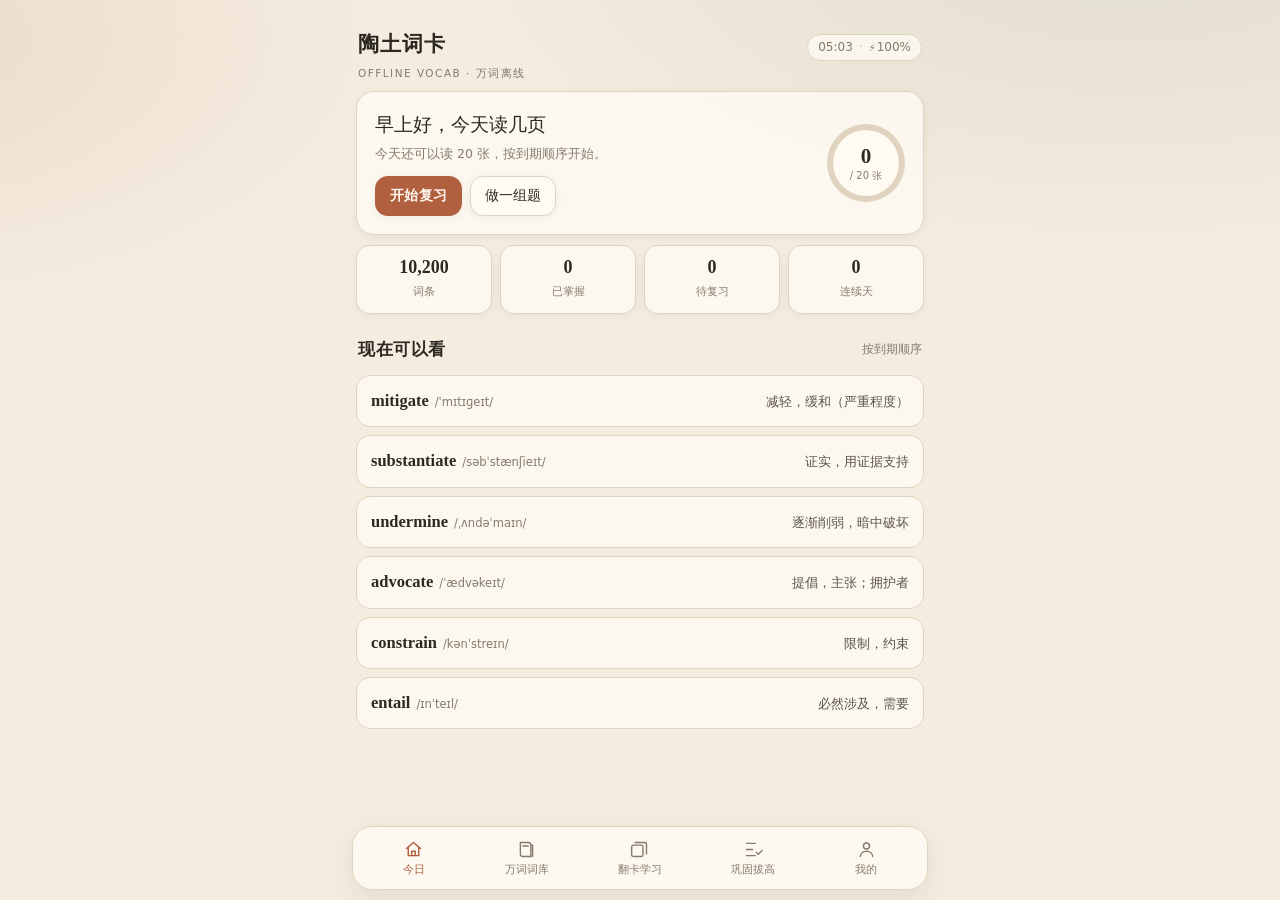
==== commit 63898597: "release: 陶土词卡 1.2.0 - 今日问候语按时间变化，右上角实时时间与电量 - 万词词库新增 A–Z 首字母筛选 - 翻卡改为 15 张一组、随机避免相邻同字母，卡片星标收藏 - 导航更名" ====
--- a/docs/index.html
+++ b/docs/index.html
@@ -267,19 +267,63 @@
   .stats{grid-template-columns:repeat(2,1fr)}
 }
 
+/* ---------- v1.2 顶栏状态 ---------- */
+.status{display:flex;align-items:center;gap:6px;font-size:12px;color:var(--muted);background:var(--card);border:1px solid var(--line);border-radius:999px;padding:3px 10px;flex:0 0 auto}
+.status .dot{opacity:.45}
+#batt.low{color:var(--clay)}
+#batt .bolt{font-size:10px;margin-right:1px}
+
+/* ---------- v1.2 首字母 ---------- */
+.letters{display:flex;gap:4px;overflow-x:auto;padding:6px 2px 2px;scrollbar-width:none}
+.letters::-webkit-scrollbar{display:none}
+.letter{min-width:30px;height:28px;border:1px solid var(--line);border-radius:9px;background:var(--card);color:var(--ink-2);font-size:12px;padding:0 6px;flex:0 0 auto}
+.letter.on{background:var(--sage);border-color:var(--sage);color:#fff}
+[data-theme="dark"] .letter.on{color:#18200f}
+
+/* ---------- v1.2 翻卡星标 ---------- */
+.cardstage{position:relative}
+.card-star{position:absolute;right:10px;top:8px;z-index:3;width:38px;height:38px;border-radius:50%;background:var(--card-solid);border:1px solid var(--line);font-size:20px;display:flex;align-items:center;justify-content:center;padding:0;line-height:1;box-shadow:var(--shadow-sm)}
+.card-star.on{color:var(--clay)}
+
+/* ---------- v1.2 巩固拔高 ---------- */
+.seg{display:inline-flex;border:1px solid var(--line);border-radius:11px;overflow:hidden;background:var(--card);margin:2px 0 2px}
+.seg button{border:0;background:transparent;color:var(--ink-2);font-size:13px;padding:7px 14px;min-height:36px}
+.seg button.on{background:var(--clay);color:#fff8f1}
+[data-theme="dark"] .seg button.on{color:#20160f}
+.wrong-head{display:flex;justify-content:space-between;align-items:center;gap:10px;margin-bottom:6px;font-size:13.5px}
+.wrong-head p b{font-family:var(--serif);font-size:15px}
+.wrong-list{display:flex;flex-direction:column}
+.wrong-item{display:flex;align-items:center;gap:8px;padding:9px 0;border-bottom:1px solid var(--line)}
+.wrong-item:last-child{border-bottom:0}
+.wi-main{flex:1;min-width:0;cursor:pointer}
+.wi-main b{font-family:var(--serif);font-size:15px}
+.wi-main span{display:block;font-size:12px;color:var(--muted);overflow:hidden;text-overflow:ellipsis;white-space:nowrap}
+.wi-meta{display:flex;align-items:center;gap:8px;font-size:11px;color:var(--muted);flex:0 0 auto}
+.wi-meta em{font-style:normal;color:var(--clay)}
+.wi-meta em.fixed{color:var(--sage)}
+.linkbtn{background:none;border:0;color:var(--muted);font-size:11.5px;padding:2px 4px}
+.fav-list{display:flex;flex-direction:column;margin-top:6px}
+.fav-row{display:flex;justify-content:space-between;gap:10px;align-items:center;padding:8px 0;border-bottom:1px solid var(--line)}
+.fav-row:last-child{border-bottom:0}
+.fav-word{min-width:0}
+.fav-word b{font-family:var(--serif);font-size:15px}
+.fav-word span{display:block;font-size:12px;color:var(--muted);overflow:hidden;text-overflow:ellipsis;white-space:nowrap}
+.fav-ops{display:flex;gap:6px;flex:0 0 auto}
+.row-btns.center{justify-content:center}
+
 </style>
 </head>
 <body>
 <div class="app">
   <header class="top">
     <div class="brand">陶土词卡<small>OFFLINE VOCAB · 万词离线</small></div>
-    <span class="badge">断网可用</span>
+    <div class="status"><span id="clock">--:--</span><span class="dot">·</span><span id="batt">--</span></div>
   </header>
 
   <section class="page" id="page-home">
     <div class="hero card">
       <div class="hero-txt">
-        <div class="greeting">晚上好，今天读几页</div>
+        <div class="greeting"><span id="greeting">晚上好</span>，今天读几页</div>
         <div class="sub" id="home-hint">按到期顺序开始。</div>
         <div class="row-btns">
           <button class="primary" data-act="nav" data-page="cards">开始复习</button>
@@ -310,6 +354,7 @@
       <input id="lib-search" type="search" placeholder="搜单词、释义、例句，共 1 万多条" autocomplete="off" autocapitalize="off" spellcheck="false">
     </div>
     <div class="chips" id="lib-chips"></div>
+    <div class="letters" id="lib-letters"></div>
     <div class="word-list" id="lib-list"></div>
     <div class="pager" id="lib-page"></div>
   </section>
@@ -317,23 +362,26 @@
   <section class="page" id="page-cards">
     <div class="section-title"><h2>翻卡复习</h2><span class="hint">认识 / 有印象 / 不认识</span></div>
     <div class="chips" id="card-chips"></div>
-    <div class="progress"><div class="bar"><i id="card-bar"></i></div><span id="card-progress">0 / 0</span></div>
+    <div class="progress"><div class="bar"><i id="card-bar"></i></div><span id="card-progress">0 / 15</span></div>
     <div class="cardstage">
+      <button class="star card-star" id="card-star" data-act="favcard" aria-label="收藏当前单词">★</button>
       <div class="flip" id="flip" data-act="flip">
         <div class="face front"></div>
         <div class="face back"></div>
       </div>
     </div>
-    <div class="rate">
+    <div class="rate" id="card-rate">
       <button class="ghost" data-act="grade" data-g="again">不认识</button>
       <button class="ghost" data-act="grade" data-g="vague">有点印象</button>
       <button class="primary" data-act="grade" data-g="good">认识</button>
     </div>
     <p class="tiny muted center" id="card-cat"></p>
+    <div class="row-btns center"><button class="ghost sm" data-act="favmanage">管理收藏本</button></div>
   </section>
 
   <section class="page" id="page-quiz">
-    <div class="section-title"><h2>刷题</h2><span class="hint">客观题自动判分</span></div>
+    <div class="section-title"><h2>巩固拔高</h2><span class="hint">练习与错题重写</span></div>
+    <div class="seg" id="quiz-mode"></div>
     <div class="chips" id="quiz-chips"></div>
     <p class="tiny muted" id="quiz-stat"></p>
     <div class="card pad quiz-box" id="quiz-box"></div>
@@ -343,11 +391,8 @@
     <div class="section-title"><h2>学习记录</h2><span class="hint">仅保存在本机</span></div>
     <div class="stats two" id="me-stats"></div>
 
-    <div class="section-title"><h2>收藏</h2><span class="hint">词库点 ★ 添加</span></div>
-    <div class="card pad"><div class="mini-list" id="me-fav"></div></div>
-
-    <div class="section-title"><h2>错题本</h2><span class="hint">来自练习</span></div>
-    <div class="card pad"><div class="mini-list" id="me-wrong"></div></div>
+    <div class="section-title"><h2>收藏与错题</h2><span class="hint">已分别移入对应导航</span></div>
+    <div class="card rows" id="me-shortcuts"></div>
 
     <div class="section-title"><h2>我的词库</h2><span class="hint">自定义导入</span></div>
     <div class="card pad" id="me-custom"></div>
@@ -376,13 +421,23 @@
 
 <nav class="tab" id="tabbar">
   <button data-act="nav" data-page="home" class="on"><svg viewBox="0 0 24 24"><path d="M4 11l8-7 8 7"/><path d="M6 10v9h12v-9"/><path d="M10 19v-5h4v5"/></svg><span>今日</span></button>
-  <button data-act="nav" data-page="library"><svg viewBox="0 0 24 24"><path d="M5 4h9a3 3 0 0 1 3 3v13H8a3 3 0 0 1-3-3z"/><path d="M17 7h2v13"/><path d="M8 8h6"/></svg><span>词库</span></button>
-  <button data-act="nav" data-page="cards"><svg viewBox="0 0 24 24"><rect x="3" y="7" width="13" height="13" rx="2"/><path d="M7 4h11a2 2 0 0 1 2 2v11"/></svg><span>翻卡</span></button>
-  <button data-act="nav" data-page="quiz"><svg viewBox="0 0 24 24"><path d="M4 5h10"/><path d="M4 12h7"/><path d="M4 19h10"/><path d="M15 15l2.5 2.5L22 13"/></svg><span>刷题</span></button>
+  <button data-act="nav" data-page="library"><svg viewBox="0 0 24 24"><path d="M5 4h9a3 3 0 0 1 3 3v13H8a3 3 0 0 1-3-3z"/><path d="M17 7h2v13"/><path d="M8 8h6"/></svg><span>万词词库</span></button>
+  <button data-act="nav" data-page="cards"><svg viewBox="0 0 24 24"><rect x="3" y="7" width="13" height="13" rx="2"/><path d="M7 4h11a2 2 0 0 1 2 2v11"/></svg><span>翻卡学习</span></button>
+  <button data-act="nav" data-page="quiz"><svg viewBox="0 0 24 24"><path d="M4 5h10"/><path d="M4 12h7"/><path d="M4 19h10"/><path d="M15 15l2.5 2.5L22 13"/></svg><span>巩固拔高</span></button>
   <button data-act="nav" data-page="me"><svg viewBox="0 0 24 24"><circle cx="12" cy="8" r="3.5"/><path d="M5 20c0-3.6 3.1-6 7-6s7 2.4 7 6"/></svg><span>我的</span></button>
 </nav>
 
 <div class="toast" id="toast"></div>
+
+
+<div class="sheet" id="favSheet" role="dialog" aria-modal="true" aria-label="收藏本">
+  <div class="sheet-card">
+    <div class="sheet-head"><h2>收藏本 <span class="hint" id="favCount"></span></h2><button class="iconbtn" data-act="favclose" aria-label="关闭">×</button></div>
+    <p class="tiny muted">来源：万词词库 ★、错题本 ★、翻卡 ★。取消后，翻卡学习的收藏本里也会消失。</p>
+    <div class="fav-list" id="fav-list"></div>
+    <div class="row-btns end"><button class="ghost" data-act="favclose">关闭</button></div>
+  </div>
+</div>
 
 <div class="sheet" id="impSheet" role="dialog" aria-modal="true" aria-label="导入词库">
   <div class="sheet-card">
@@ -414,9 +469,9 @@
 <input type="file" id="backupFile" accept="application/json,.json" style="display:none">
 <noscript><p style="padding:20px">此页面需要启用 JavaScript。</p></noscript>
 
-<script type="application/json" id="DATA">{"meta":{"appName":"陶土词卡","subject":"英语","exam":"2026 考研英语一 · 高频词义与辨析（占位设定，可替换）","author":"shirely立","version":"1.1.0","source":"全部词条为按公开考纲范围自行撰写的原创整理，例句与解析为编者所写；不含真题原文，不标注真题年份与考频。","contact":"fkwbk158@gmail.com"},"packs":[{"id":"zk","name":"初中","desc":"中考核心词，覆盖初中教材高频词"},{"id":"gk","name":"高中","desc":"高考 3500 词范围"},{"id":"cet4","name":"四级","desc":"CET-4 大纲词"},{"id":"cet6","name":"六级","desc":"CET-6 大纲词"},{"id":"ky","name":"考研","desc":"考研英语大纲词"},{"id":"ext","name":"拓展","desc":"为达到万词规模补充的通用高频词，非考纲标注"}],"units":[{"id":1,"title":"学术动词","desc":"阅读与写作中最常考的动作类动词，重点在“程度”与“方向”的细微差别。"},{"id":2,"title":"社会议题名词","desc":"讨论公共政策、社会现象时的核心名词。"},{"id":3,"title":"评价形容词","desc":"表达态度与判断的形容词，注意搭配与感情色彩。"},{"id":4,"title":"熟词僻义","desc":"看似基础、实则有第二义项的高频“陷阱词”。"},{"id":5,"title":"论证连接词","desc":"议论文与学术写作中的逻辑衔接词。"},{"id":6,"title":"经济与科技","desc":"经济、科技类文章的高频名词与术语。"}],"core":[{"id":"w001","unit":1,"w":"mitigate","ipa":"/ˈmɪtɪɡeɪt/","pos":"v.","cn":"减轻，缓和（严重程度）","en":"to make something less severe or harmful","ex":"Planting trees can mitigate the effects of urban heat.","exCn":"植树可以缓解城市热岛效应。","note":"**辨析** alleviate 多指痛苦、症状的减轻；mitigate 强调降低严重性或破坏力。**词根** mitis（温和）+ agere（做）。","tags":["高频","辨析"],"m":64},{"id":"w002","unit":1,"w":"substantiate","ipa":"/səbˈstænʃieɪt/","pos":"v.","cn":"证实，用证据支持","en":"to provide evidence that proves something","ex":"The report failed to substantiate its claims with data.","exCn":"这份报告未能用数据证实其主张。","note":"**辨析** verify 侧重核实真伪；substantiate 强调以证据支撑某项主张。**词根** substance（实质）。","tags":["高频","学术"],"m":64},{"id":"w003","unit":1,"w":"undermine","ipa":"/ˌʌndəˈmaɪn/","pos":"v.","cn":"逐渐削弱，暗中破坏","en":"to weaken something gradually","ex":"Repeated delays undermined public trust in the project.","exCn":"一再拖延逐渐侵蚀了公众对该项目的信任。","note":"**词根** under（在下）+ mine（挖掘）→ 从下面挖空。**搭配** undermine confidence / authority。","tags":["高频"],"m":88},{"id":"w004","unit":1,"w":"advocate","ipa":"/ˈædvəkeɪt/","pos":"v. / n.","cn":"提倡，主张；拥护者","en":"to publicly support an idea; a person who supports it","ex":"She advocates a gradual reform of the tax system.","exCn":"她主张对税制进行渐进式改革。","note":"**一词多义** 作名词指“拥护者”，作文常用 an advocate of / for。**注意** 动词重音在首音节。","tags":["高频","多义"],"m":94},{"id":"w005","unit":1,"w":"constrain","ipa":"/kənˈstreɪn/","pos":"v.","cn":"限制，约束","en":"to limit the range of what can be done","ex":"Limited funding constrains what the team can achieve.","exCn":"有限的经费限制了团队能取得的成果。","note":"**派生** constraint n. 限制；constrained adj. 受约束的、勉强的。","tags":["高频"],"m":88},{"id":"w006","unit":1,"w":"entail","ipa":"/ɪnˈteɪl/","pos":"v.","cn":"必然涉及，需要","en":"to involve something as a necessary part or consequence","ex":"Any reform entails risks that must be managed.","exCn":"任何改革都必然伴随需要加以管控的风险。","note":"**辨析** involve 中性“包含”；entail 强调“必然带来（代价或后果）”。","tags":["高频","辨析"],"m":88},{"id":"w007","unit":1,"w":"offset","ipa":"/ˈɒfset/","pos":"v. / n.","cn":"抵消；抵消物","en":"to balance the effect of something","ex":"Higher efficiency may offset the initial cost.","exCn":"更高的效率或许能抵消初期成本。","note":"**搭配** offset the loss / impact。**词形** offset–offset–offset，过去式与过去分词同形。","tags":["高频"],"m":88},{"id":"w008","unit":1,"w":"proliferate","ipa":"/prəˈlɪfəreɪt/","pos":"v.","cn":"激增，迅速扩散","en":"to increase rapidly in number","ex":"Online courses have proliferated over the past decade.","exCn":"过去十年里在线课程数量激增。","note":"**词根** proles（后代）+ ferre（带来）→ 不断繁衍。**派生** proliferation n.。","tags":["高频"],"m":64},{"id":"w009","unit":1,"w":"reconcile","ipa":"/ˈrekənsaɪl/","pos":"v.","cn":"调和；使和解","en":"to make two opposing ideas or people agree","ex":"It is hard to reconcile economic growth with environmental protection.","exCn":"很难把经济增长与环境保护协调起来。","note":"**搭配** reconcile A with B；be reconciled to 甘心接受（不情愿的事）。","tags":["高频"],"m":88},{"id":"w010","unit":1,"w":"refute","ipa":"/rɪˈfjuːt/","pos":"v.","cn":"驳斥，反驳","en":"to prove that a statement is wrong","ex":"The findings refute the assumption that prices always rise.","exCn":"这些发现驳倒了“价格总是上涨”的假设。","note":"**辨析** deny 只是否认；refute 是用证据驳倒。**易混** refuse 拒绝。","tags":["高频","辨析"],"m":92},{"id":"w011","unit":1,"w":"stipulate","ipa":"/ˈstɪpjuleɪt/","pos":"v.","cn":"（条款）明确规定","en":"to state clearly as a condition of an agreement","ex":"The contract stipulates that payment be made within 30 days.","exCn":"合同规定须在三十天内付款。","note":"**辨析** prescribe 规定做法；stipulate 多用于合同、条款。**派生** stipulation n.。","tags":["学术"],"m":64},{"id":"w012","unit":1,"w":"yield","ipa":"/jiːld/","pos":"v. / n.","cn":"产生；屈服；产量","en":"to produce; to give way; an amount produced","ex":"The experiment yielded unexpected results.","exCn":"实验产生了意想不到的结果。","note":"**一词多义** yield to pressure 屈服于压力；crop yield 农作物产量。","tags":["高频","多义"],"m":92},{"id":"w013","unit":1,"w":"curb","ipa":"/kɜːb/","pos":"v. / n.","cn":"遏制；路缘","en":"to control or limit something harmful","ex":"The city curbed private car use during the summit.","exCn":"峰会期间该市限制了私家车使用。","note":"**辨析** curb 控制增长势头；restrict 限制范围；ban 明令禁止。","tags":["高频","辨析"],"m":88},{"id":"w014","unit":1,"w":"induce","ipa":"/ɪnˈdjuːs/","pos":"v.","cn":"引起；诱使","en":"to cause something to happen","ex":"Stress can induce sleep problems.","exCn":"压力可能引发睡眠问题。","note":"**辨析** induce 是因果上的“引起”；tempt 是“诱惑某人做某事”。**派生** inducement n.。","tags":["辨析"],"m":88},{"id":"w015","unit":1,"w":"erode","ipa":"/ɪˈrəʊd/","pos":"v.","cn":"侵蚀；逐渐削弱","en":"to wear away gradually","ex":"Inflation erodes household savings.","exCn":"通货膨胀逐渐侵蚀家庭储蓄。","note":"**词根** e-（出）+ rodere（咬）→ 一点点咬掉。**派生** erosion n.。","tags":["高频"],"m":64},{"id":"w016","unit":2,"w":"incentive","ipa":"/ɪnˈsentɪv/","pos":"n.","cn":"激励，刺激","en":"something that encourages action","ex":"Tax breaks offer an incentive to invest.","exCn":"税收减免为投资提供了激励。","note":"**搭配** provide / create an incentive for sb to do。**辨析** motive 指内在动机。","tags":["高频"],"m":88},{"id":"w017","unit":2,"w":"discrepancy","ipa":"/dɪˈskrepənsi/","pos":"n.","cn":"不一致，出入","en":"a difference between things that should be the same","ex":"There is a discrepancy between the two reports.","exCn":"两份报告之间存在出入。","note":"**辨析** discrepancy 指本应一致却不一致；difference 是中性差异。","tags":["高频","辨析"],"m":88},{"id":"w018","unit":2,"w":"consensus","ipa":"/kənˈsensəs/","pos":"n.","cn":"共识","en":"general agreement among a group","ex":"The committee reached a consensus on the budget.","exCn":"委员会就预算达成了共识。","note":"**搭配** reach / build a consensus。**注意** 通常作单数，不说 a consensus of opinions 之外的复数形式。","tags":["高频"],"m":90},{"id":"w019","unit":2,"w":"paradigm","ipa":"/ˈpærədaɪm/","pos":"n.","cn":"范式，典范","en":"a typical model or framework of thought","ex":"The discovery shifted the paradigm of modern physics.","exCn":"这一发现改变了现代物理学的范式。","note":"**搭配** paradigm shift 范式转变。**注意** 结尾 -gm 中 g 不发音。","tags":["学术"],"m":80},{"id":"w020","unit":2,"w":"threshold","ipa":"/ˈθreʃhəʊld/","pos":"n.","cn":"门槛；临界值","en":"the level at which something starts to happen","ex":"Income above this threshold is taxed at a higher rate.","exCn":"超过这一门槛的收入按更高税率征税。","note":"**搭配** cross / exceed the threshold。","tags":["高频"],"m":88},{"id":"w021","unit":2,"w":"hierarchy","ipa":"/ˈhaɪərɑːki/","pos":"n.","cn":"等级制度，层级","en":"a system in which people or things are ranked","ex":"Decisions still flow down the corporate hierarchy.","exCn":"决策仍沿着公司层级向下传达。","note":"**派生** hierarchical adj. 分层的。","tags":["学术"],"m":88},{"id":"w022","unit":2,"w":"autonomy","ipa":"/ɔːˈtɒnəmi/","pos":"n.","cn":"自主权，自治","en":"the right to make your own decisions","ex":"Teachers were given greater autonomy over the curriculum.","exCn":"教师在课程设置上获得了更大的自主权。","note":"**辨析** autonomy 强调自主决策；independence 强调不依附。**派生** autonomous adj.。","tags":["高频","辨析"],"m":80},{"id":"w023","unit":2,"w":"bureaucracy","ipa":"/bjʊəˈrɒkrəsi/","pos":"n.","cn":"官僚体制；繁文缛节","en":"a system of official rules that is often slow","ex":"Small firms complain about the bureaucracy involved in exporting.","exCn":"小企业抱怨出口环节的繁文缛节。","note":"**派生** bureaucratic adj. 官僚的。","tags":["社会"],"m":88},{"id":"w024","unit":2,"w":"disparity","ipa":"/dɪˈspærəti/","pos":"n.","cn":"悬殊差距","en":"a large and unfair difference","ex":"The disparity in income between regions has widened.","exCn":"地区之间的收入差距进一步拉大。","note":"**搭配** disparity between / in。**辨析** 强调不公平的差距，比 difference 语气重。","tags":["高频","辨析"],"m":64},{"id":"w025","unit":2,"w":"precedent","ipa":"/ˈpresɪdənt/","pos":"n.","cn":"先例","en":"an earlier case used as an example","ex":"The ruling set a precedent for similar cases.","exCn":"该判决为类似案件确立了先例。","note":"**搭配** set / create a precedent；without precedent 史无前例。","tags":["学术"],"m":88},{"id":"w026","unit":2,"w":"rationale","ipa":"/ˌræʃəˈnɑːl/","pos":"n.","cn":"理由，根本依据","en":"the reasons behind a decision","ex":"The rationale for the change was never explained.","exCn":"此次变动的依据从未得到说明。","note":"**辨析** reason 指一般理由；rationale 指成体系的理据。**注意** 与 rational（理性的）区分。","tags":["学术","辨析"],"m":64},{"id":"w027","unit":2,"w":"spectrum","ipa":"/ˈspektrəm/","pos":"n.","cn":"范围；光谱","en":"a full range of related things","ex":"Views on the issue cover a wide spectrum.","exCn":"对这一问题存在广泛的不同看法。","note":"**搭配** across the spectrum 在各个层面。","tags":["高频"],"m":88},{"id":"w028","unit":2,"w":"stigma","ipa":"/ˈstɪɡmə/","pos":"n.","cn":"污名，耻辱","en":"strong social disapproval attached to something","ex":"The campaign aims to remove the stigma attached to mental illness.","exCn":"这项活动旨在消除精神疾病附带的污名。","note":"**搭配** the stigma attached to。**派生** stigmatize v.。","tags":["社会"],"m":64},{"id":"w029","unit":2,"w":"norm","ipa":"/nɔːm/","pos":"n.","cn":"规范，常态","en":"a standard or usual pattern of behaviour","ex":"Remote work has become the norm in many industries.","exCn":"远程办公在许多行业已成为常态。","note":"**搭配** become the norm；social norms 社会规范。","tags":["高频"],"m":88},{"id":"w030","unit":2,"w":"surplus","ipa":"/ˈsɜːpləs/","pos":"n. / adj.","cn":"盈余；过剩的","en":"an amount that is more than needed","ex":"The country runs a large trade surplus.","exCn":"该国存在巨额贸易顺差。","note":"**反义** deficit 赤字。**搭配** trade surplus。","tags":["经济"],"m":94},{"id":"w031","unit":3,"w":"ambiguous","ipa":"/æmˈbɪɡjuəs/","pos":"adj.","cn":"模棱两可的","en":"having more than one possible meaning","ex":"The wording of the clause is ambiguous.","exCn":"该条款的措辞含义不明确。","note":"**辨析** ambiguous 可作两种解释；vague 只是不清楚。**派生** ambiguity n.。","tags":["高频","辨析"],"m":90},{"id":"w032","unit":3,"w":"plausible","ipa":"/ˈplɔːzəbl/","pos":"adj.","cn":"貌似合理的","en":"seeming reasonable or probable","ex":"She offered a plausible explanation for the delay.","exCn":"她为延误给出了一个说得通的解释。","note":"**辨析** plausible 未必为真但说得通；credible 侧重可信。","tags":["高频","辨析"],"m":88},{"id":"w033","unit":3,"w":"subtle","ipa":"/ˈsʌtl/","pos":"adj.","cn":"微妙的，不易察觉的","en":"not obvious; delicate and hard to notice","ex":"There are subtle differences between the two designs.","exCn":"两种设计之间存在细微差别。","note":"**读音** b 不发音，读 /ˈsʌtl/。**派生** subtlety n.。","tags":["高频"],"m":88},{"id":"w034","unit":3,"w":"robust","ipa":"/rəʊˈbʌst/","pos":"adj.","cn":"强健的；稳健的","en":"strong and unlikely to fail","ex":"The economy proved surprisingly robust.","exCn":"经济表现出乎意料地稳健。","note":"**搭配** robust growth / evidence / system。","tags":["高频"],"m":88},{"id":"w035","unit":3,"w":"prevailing","ipa":"/prɪˈveɪlɪŋ/","pos":"adj.","cn":"流行的，占优势的","en":"existing or accepted at a particular time","ex":"The prevailing view is that regulation is necessary.","exCn":"主流观点认为监管是必要的。","note":"**词根** prevail 盛行。**搭配** prevailing wind 盛行风。","tags":["学术"],"m":72},{"id":"w036","unit":3,"w":"inherent","ipa":"/ɪnˈhɪərənt/","pos":"adj.","cn":"固有的，内在的","en":"existing as a natural part of something","ex":"Every method has inherent limitations.","exCn":"每种方法都有其固有的局限。","note":"**搭配** inherent in。**辨析** intrinsic 侧重本质属性。","tags":["高频","辨析"],"m":88},{"id":"w037","unit":3,"w":"adverse","ipa":"/ˈædvɜːs/","pos":"adj.","cn":"不利的","en":"unfavourable or harmful","ex":"Adverse weather delayed the launch.","exCn":"恶劣天气推迟了发射。","note":"**搭配** adverse effect / impact。**易混** averse 意为“反对的、不乐意的”。","tags":["高频","辨析"],"m":88},{"id":"w038","unit":3,"w":"viable","ipa":"/ˈvaɪəbl/","pos":"adj.","cn":"可行的；能存活的","en":"able to work successfully","ex":"Solar power is now a viable alternative.","exCn":"太阳能如今是一种可行的替代方案。","note":"**辨析** feasible 偏技术可行；viable 强调现实中能成立、能持续。","tags":["高频","辨析"],"m":64},{"id":"w039","unit":3,"w":"redundant","ipa":"/rɪˈdʌndənt/","pos":"adj.","cn":"多余的；被裁员的","en":"no longer needed; no longer employed","ex":"Cut redundant sentences to tighten the essay.","exCn":"删去多余的句子让文章更紧凑。","note":"**搭配** be made redundant 被裁员。**派生** redundancy n.。","tags":["高频","多义"],"m":88},{"id":"w040","unit":3,"w":"susceptible","ipa":"/səˈseptəbl/","pos":"adj.","cn":"易受影响的；易感染的","en":"easily affected or harmed by something","ex":"Young trees are susceptible to drought.","exCn":"幼树容易受到干旱影响。","note":"**搭配** susceptible to。","tags":["高频"],"m":88},{"id":"w041","unit":3,"w":"rigid","ipa":"/ˈrɪdʒɪd/","pos":"adj.","cn":"僵化的；坚硬的","en":"not able to change or bend","ex":"Rigid rules discourage innovation.","exCn":"僵化的规定会抑制创新。","note":"**辨析** rigid 不容变通；strict 严格但可合理。","tags":["辨析"],"m":94},{"id":"w042","unit":3,"w":"transient","ipa":"/ˈtrænziənt/","pos":"adj.","cn":"短暂的","en":"lasting only a short time","ex":"The relief was transient.","exCn":"这种缓解是短暂的。","note":"**辨析** transient 强调短暂停留；temporary 指临时安排。**反义** permanent。","tags":["学术","辨析"],"m":88},{"id":"w043","unit":3,"w":"skeptical","ipa":"/ˈskeptɪkl/","pos":"adj.","cn":"怀疑的","en":"not easily convinced","ex":"Economists remain skeptical about the forecast.","exCn":"经济学家仍对该预测持怀疑态度。","note":"**搭配** be skeptical of / about。**拼写** 英式 sceptical。","tags":["高频"],"m":88},{"id":"w044","unit":3,"w":"implicit","ipa":"/ɪmˈplɪsɪt/","pos":"adj.","cn":"含蓄的；内含的","en":"suggested without being stated directly","ex":"There is an implicit assumption that growth will continue.","exCn":"其中隐含着一个假设：增长将会持续。","note":"**反义** explicit 明确的。","tags":["高频","辨析"],"m":88},{"id":"w045","unit":3,"w":"explicit","ipa":"/ɪkˈsplɪsɪt/","pos":"adj.","cn":"明确的，直言的","en":"stated clearly and in detail","ex":"The instructions are explicit about deadlines.","exCn":"说明中对截止时间有明确规定。","note":"**搭配** be explicit about。","tags":["高频"],"m":90},{"id":"w046","unit":4,"w":"address","ipa":"/əˈdres/","pos":"v. / n.","cn":"处理，应对；地址","en":"to deal with a problem","ex":"The chapter addresses the question of inequality.","exCn":"这一章讨论不平等问题。","note":"**熟词僻义** 除“地址”外，常考“处理、探讨”，如 address an issue。","tags":["僻义","高频"],"m":95},{"id":"w047","unit":4,"w":"accommodate","ipa":"/əˈkɒmədeɪt/","pos":"v.","cn":"容纳；顾及","en":"to provide space for; to take into account","ex":"The hall can accommodate 500 people.","exCn":"这个大厅可容纳五百人。","note":"**熟词僻义** accommodate differing views 兼顾不同意见。**派生** accommodation n.。","tags":["僻义"],"m":92},{"id":"w048","unit":4,"w":"appreciate","ipa":"/əˈpriːʃieɪt/","pos":"v.","cn":"意识到；感激；增值","en":"to understand the value or full meaning of something","ex":"Few appreciate how fragile the system is.","exCn":"很少有人意识到这个体系有多脆弱。","note":"**熟词僻义** 表“意识到”时多接 that / how 从句，是阅读题的高频考点。","tags":["僻义","高频"],"m":94},{"id":"w049","unit":4,"w":"arrest","ipa":"/əˈrest/","pos":"v. / n.","cn":"阻止，抑制；逮捕","en":"to stop a process from continuing","ex":"New measures arrested the decline in sales.","exCn":"新措施遏制了销量的下滑。","note":"**熟词僻义** arrest the decline 遏制下滑，属正式书面用法。","tags":["僻义"],"m":94},{"id":"w050","unit":4,"w":"assume","ipa":"/əˈsjuːm/","pos":"v.","cn":"假定；承担","en":"to suppose; to take on responsibility","ex":"The new manager assumed full responsibility.","exCn":"新任经理承担了全部责任。","note":"**搭配** assume responsibility / control；assuming that 假设。","tags":["多义","高频"],"m":94},{"id":"w051","unit":4,"w":"attribute","ipa":"/əˈtrɪbjuːt/","pos":"v. / n.","cn":"把…归因于；属性","en":"to say that something is caused by","ex":"Researchers attribute the rise to better diagnosis.","exCn":"研究者把这一上升归因于诊断水平提高。","note":"**搭配** attribute A to B。**读音** 作名词时重音在首音节 /ˈætrɪbjuːt/。","tags":["高频","多义"],"m":92},{"id":"w052","unit":4,"w":"capitalize","ipa":"/ˈkæpɪtəlaɪz/","pos":"v.","cn":"利用（on）；资本化","en":"to take advantage of an opportunity","ex":"Firms capitalized on the demand for remote tools.","exCn":"企业利用了对远程工具的需求。","note":"**搭配** capitalize on 利用（机会），写作中可替换 make use of。","tags":["僻义"],"m":64},{"id":"w053","unit":4,"w":"cater","ipa":"/ˈkeɪtə/","pos":"v.","cn":"迎合；提供饮食","en":"to provide what a group needs or wants","ex":"The course caters to beginners.","exCn":"这门课程面向初学者。","note":"**搭配** cater to / for。**辨析** cater to 偶含“迎合不良需求”的贬义。","tags":["僻义"],"m":90},{"id":"w054","unit":4,"w":"champion","ipa":"/ˈtʃæmpiən/","pos":"v. / n.","cn":"支持，捍卫；冠军","en":"to support and defend a cause","ex":"She championed the cause of rural schools.","exCn":"她为乡村学校的事业奔走呼吁。","note":"**熟词僻义** 动词义近 advocate，常见于人物类阅读。","tags":["僻义"],"m":94},{"id":"w055","unit":4,"w":"entertain","ipa":"/ˌentəˈteɪn/","pos":"v.","cn":"考虑，怀有（想法）；娱乐","en":"to consider an idea seriously","ex":"The committee entertained the idea of merging.","exCn":"委员会考虑过合并的方案。","note":"**熟词僻义** entertain a proposal 考虑一项提议。","tags":["僻义"],"m":92},{"id":"w056","unit":4,"w":"ground","ipa":"/ɡraʊnd/","pos":"v. / n.","cn":"以…为基础；理由，场地","en":"to base something on; a reason","ex":"The argument is grounded in solid evidence.","exCn":"这一论证建立在扎实的证据之上。","note":"**搭配** be grounded in；on the grounds that 以…为理由。","tags":["僻义","高频"],"m":67},{"id":"w057","unit":4,"w":"host","ipa":"/həʊst/","pos":"v. / n.","cn":"主办；大量；主人","en":"to organize an event; a large number","ex":"The city hosted the conference last year.","exCn":"该市去年主办了这次会议。","note":"**熟词僻义** a host of 大量，如 a host of problems。","tags":["僻义"],"m":94},{"id":"w058","unit":4,"w":"issue","ipa":"/ˈɪʃuː/","pos":"v. / n.","cn":"发布，发放；议题","en":"to officially announce or give out","ex":"The bank issued new guidelines.","exCn":"银行发布了新的指引。","note":"**熟词僻义** issue a statement 发表声明；the issue of 关于…的问题。","tags":["僻义","高频"],"m":92},{"id":"w059","unit":4,"w":"level","ipa":"/ˈlevl/","pos":"v. / adj.","cn":"使平等；平的；水平","en":"to make things equal","ex":"The tax is meant to level the playing field.","exCn":"这项税收意在营造公平的竞争环境。","note":"**搭配** level the playing field 拉平竞争条件。","tags":["僻义"],"m":95},{"id":"w060","unit":4,"w":"observe","ipa":"/əbˈzɜːv/","pos":"v.","cn":"遵守；评论；观察","en":"to obey a rule; to remark","ex":"All staff must observe the safety rules.","exCn":"全体员工都必须遵守安全规定。","note":"**熟词僻义** observe the law 遵守法律；observe that 评论说。","tags":["僻义","高频"],"m":94},{"id":"w061","unit":5,"w":"moreover","ipa":"/mɔːrˈəʊvə/","pos":"adv.","cn":"而且，此外","en":"in addition to what has been said","ex":"The plan is costly; moreover, it may fail.","exCn":"该计划成本高昂，而且可能失败。","note":"**用法** 句首加逗号，正式议论文中用于递进。","tags":["连接"],"m":92},{"id":"w062","unit":5,"w":"nevertheless","ipa":"/ˌnevəðəˈles/","pos":"adv.","cn":"然而，不过","en":"despite what has just been said","ex":"The evidence is thin; nevertheless, the theory is popular.","exCn":"证据薄弱，然而这一理论仍很流行。","note":"**辨析** nevertheless 表让步转折；therefore 表因果。","tags":["连接"],"m":92},{"id":"w063","unit":5,"w":"whereas","ipa":"/ˌweərˈæz/","pos":"conj.","cn":"而，然而（表对比）","en":"used to compare two different facts","ex":"Some prefer city life, whereas others seek quiet.","exCn":"一些人偏爱城市生活，另一些人则追求宁静。","note":"**用法** 引导对比从句，前后结构宜对称。","tags":["连接"],"m":92},{"id":"w064","unit":5,"w":"thereby","ipa":"/ˌðeəˈbaɪ/","pos":"adv.","cn":"从而","en":"by that means; as a result of that","ex":"The firm cut costs, thereby raising margins.","exCn":"公司削减了成本，从而提高了利润率。","note":"**用法** 后接 -ing 表结果，正式书面语。","tags":["连接"],"m":92},{"id":"w065","unit":5,"w":"notwithstanding","ipa":"/ˌnɒtwɪθˈstændɪŋ/","pos":"prep. / adv.","cn":"尽管","en":"in spite of","ex":"Notwithstanding the risks, the project went ahead.","exCn":"尽管有风险，项目还是推进了。","note":"**用法** 可置于句首或句末，语气正式。","tags":["连接"],"m":88},{"id":"w066","unit":5,"w":"albeit","ipa":"/ˌɔːlˈbiːɪt/","pos":"conj.","cn":"尽管（后接形容词或短语）","en":"although","ex":"The recovery is real, albeit slow.","exCn":"复苏是真实的，尽管缓慢。","note":"**用法** albeit + 形容词 / 短语，不接完整从句。","tags":["连接"],"m":64},{"id":"w067","unit":5,"w":"hence","ipa":"/hens/","pos":"adv.","cn":"因此","en":"for this reason","ex":"Demand fell; hence the price cut.","exCn":"需求下降，因此有了降价。","note":"**辨析** hence 较正式，常与 thus 互换。","tags":["连接"],"m":92},{"id":"w068","unit":5,"w":"conversely","ipa":"/ˈkɒnvɜːsli/","pos":"adv.","cn":"相反地","en":"from the opposite point of view","ex":"Higher prices may boost supply; conversely, lower prices may cut it.","exCn":"价格上涨可能增加供给；相反，价格下跌可能减少供给。","note":"**用法** 引出反向论证，常与 on the contrary 区分：前者表并列对照，后者表否定前说。","tags":["连接","辨析"],"m":92},{"id":"w069","unit":5,"w":"presumably","ipa":"/prɪˈzjuːməbli/","pos":"adv.","cn":"据推测","en":"used to say what you think is likely","ex":"Presumably, the data were collected last year.","exCn":"据推测，这些数据是去年收集的。","note":"**辨析** presumably 基于合理推断；probably 表示概率更高。","tags":["连接","辨析"],"m":92},{"id":"w070","unit":5,"w":"arguably","ipa":"/ˈɑːɡjuəbli/","pos":"adv.","cn":"可以说，按理说","en":"used to give an opinion that may be challenged","ex":"This is arguably the most important reform in decades.","exCn":"这可以说是几十年来最重要的改革。","note":"**用法** 表达有保留的强主张，学术写作高频。","tags":["连接"],"m":64},{"id":"w071","unit":5,"w":"allegedly","ipa":"/əˈledʒɪdli/","pos":"adv.","cn":"据称","en":"according to what some people claim","ex":"The company allegedly hid the losses.","exCn":"据称该公司隐瞒了亏损。","note":"**用法** 报道未经证实的指控时使用，避免直接断言。","tags":["连接"],"m":64},{"id":"w072","unit":5,"w":"ostensibly","ipa":"/ɒˈstensəbli/","pos":"adv.","cn":"表面上","en":"seeming to be one thing but perhaps not","ex":"Ostensibly a safety measure, the rule limits competition.","exCn":"这项规定表面上是安全措施，实则限制竞争。","note":"**辨析** 常暗示实际另有目的，与 apparently 语气不同。","tags":["连接","辨析"],"m":64},{"id":"w073","unit":5,"w":"inadvertently","ipa":"/ˌɪnədˈvɜːtəntli/","pos":"adv.","cn":"无意中","en":"by accident, without intending to","ex":"The policy inadvertently punished small firms.","exCn":"这项政策无意中惩罚了小企业。","note":"**词根** in-（不）+ advert（注意）。**反义** deliberately 故意地。","tags":["连接"],"m":64},{"id":"w074","unit":5,"w":"scarcely","ipa":"/ˈskeəsli/","pos":"adv.","cn":"几乎不","en":"almost not","ex":"Scarcely had the market opened when prices fell.","exCn":"市场刚一开盘价格就下跌了。","note":"**用法** 句首时主句部分倒装；scarcely…when… 表示“一…就…”。","tags":["连接"],"m":92},{"id":"w075","unit":5,"w":"inevitably","ipa":"/ɪnˈevɪtəbli/","pos":"adv.","cn":"不可避免地","en":"in a way that cannot be avoided","ex":"Trade-offs inevitably involve costs.","exCn":"权衡取舍不可避免地涉及成本。","note":"**派生** inevitable adj. 不可避免的。","tags":["连接"],"m":72},{"id":"w076","unit":6,"w":"allocate","ipa":"/ˈæləkeɪt/","pos":"v.","cn":"分配，拨出","en":"to give money or time for a purpose","ex":"The budget allocates more funds to research.","exCn":"预算向研究拨出更多资金。","note":"**搭配** allocate A to B。**派生** allocation n.。","tags":["经济","高频"],"m":90},{"id":"w077","unit":6,"w":"aggregate","ipa":"/ˈæɡrɪɡət/","pos":"n. / adj.","cn":"总计（的）；汇总","en":"a total formed by combining amounts","ex":"Aggregate demand fell for a third quarter.","exCn":"总需求连续第三个季度下降。","note":"**辨析** aggregate 指加总后的总量；total 泛指全部。","tags":["经济"],"m":64},{"id":"w078","unit":6,"w":"commodity","ipa":"/kəˈmɒdəti/","pos":"n.","cn":"商品，大宗商品","en":"a raw material that can be traded","ex":"Oil remains the most traded commodity.","exCn":"石油仍是交易量最大的大宗商品。","note":"**辨析** commodity 指可交易的原料或标准品；goods 泛指货物。","tags":["经济"],"m":88},{"id":"w079","unit":6,"w":"deficit","ipa":"/ˈdefɪsɪt/","pos":"n.","cn":"赤字，缺口","en":"the amount by which spending exceeds income","ex":"The government is struggling with a budget deficit.","exCn":"政府正艰难应对预算赤字。","note":"**反义** surplus 盈余。**搭配** trade / budget deficit。","tags":["经济"],"m":88},{"id":"w080","unit":6,"w":"dividend","ipa":"/ˈdɪvɪdend/","pos":"n.","cn":"红利；好处","en":"a share of profits; a benefit","ex":"Better training pays dividends in the long run.","exCn":"更好的培训从长远看会带来回报。","note":"**搭配** pay dividends 产生回报。","tags":["经济"],"m":80},{"id":"w081","unit":6,"w":"entrepreneur","ipa":"/ˌɒntrəprəˈnɜː/","pos":"n.","cn":"创业者，企业家","en":"a person who starts a business","ex":"Entrepreneurs often fail before they succeed.","exCn":"创业者往往在成功之前屡遭失败。","note":"**派生** entrepreneurial adj.。**读音** 重音在末音节。","tags":["经济"],"m":88},{"id":"w082","unit":6,"w":"fluctuate","ipa":"/ˈflʌktʃueɪt/","pos":"v.","cn":"波动，起伏","en":"to change frequently in level","ex":"Prices fluctuated sharply during the crisis.","exCn":"危机期间价格剧烈波动。","note":"**辨析** fluctuate 指上下起伏；vary 泛指发生变化。**派生** fluctuation n.。","tags":["经济","辨析"],"m":88},{"id":"w083","unit":6,"w":"monopoly","ipa":"/məˈnɒpəli/","pos":"n.","cn":"垄断","en":"control of a market by one company","ex":"The firm was accused of abusing its monopoly.","exCn":"该公司被指滥用其垄断地位。","note":"**派生** monopolize v. 垄断。","tags":["经济"],"m":88},{"id":"w084","unit":6,"w":"subsidy","ipa":"/ˈsʌbsədi/","pos":"n.","cn":"补贴","en":"money paid by a government to support something","ex":"Farmers rely on government subsidies.","exCn":"农民依赖政府补贴。","note":"**辨析** subsidy 指政府补贴；allowance 指津贴、零用钱。","tags":["经济","辨析"],"m":92},{"id":"w085","unit":6,"w":"tariff","ipa":"/ˈtærɪf/","pos":"n.","cn":"关税","en":"a tax on goods entering a country","ex":"New tariffs raised the cost of imports.","exCn":"新关税提高了进口成本。","note":"**辨析** tariff 多指进口关税；tax 为税的总称。","tags":["经济","辨析"],"m":88},{"id":"w086","unit":6,"w":"algorithm","ipa":"/ˈælɡərɪðəm/","pos":"n.","cn":"算法","en":"a set of rules a computer follows","ex":"The algorithm ranks results by relevance.","exCn":"该算法按相关度排列结果。","note":"**搭配** algorithm-driven 算法驱动的。","tags":["科技"],"m":64},{"id":"w087","unit":6,"w":"empirical","ipa":"/ɪmˈpɪrɪkl/","pos":"adj.","cn":"经验的，实证的","en":"based on observation or experiment","ex":"The claim lacks empirical support.","exCn":"这一主张缺乏实证支持。","note":"**搭配** empirical evidence / study；与 theoretical 相对。","tags":["科技","学术"],"m":88},{"id":"w088","unit":6,"w":"infrastructure","ipa":"/ˈɪnfrəstrʌktʃə/","pos":"n.","cn":"基础设施","en":"basic systems such as roads and power","ex":"Poor infrastructure holds back growth.","exCn":"落后的基础设施制约了增长。","note":"**搭配** digital / transport infrastructure。","tags":["经济"],"m":88},{"id":"w089","unit":6,"w":"paradox","ipa":"/ˈpærədɒks/","pos":"n.","cn":"悖论，矛盾现象","en":"a statement or situation that seems self-contradictory","ex":"It is a paradox that scarcity can raise waste.","exCn":"稀缺反而可能增加浪费，这是个悖论。","note":"**派生** paradoxical adj. 自相矛盾的。","tags":["学术"],"m":88},{"id":"w090","unit":6,"w":"synthesize","ipa":"/ˈsɪnθəsaɪz/","pos":"v.","cn":"综合；合成","en":"to combine ideas or substances into a whole","ex":"The review synthesizes findings from 40 studies.","exCn":"该综述综合了四十项研究的发现。","note":"**派生** synthesis n. 综合。","tags":["科技","学术"],"m":72}],"bulk":[["abandon","ә'bændәn","vt. 放弃, 抛弃, 遗弃, 使屈从, 沉溺, 放纵\\nn. 放任, 无拘束, 狂热",30],["abbreviation","ә.bri:vi'eiʃәn","n. 缩写词, 缩写, 缩短, 节略",8],["abdomen","'æbdәmen","n. 腹部\\n[医] 腹[部]",16],["abide","ә'baid","vi. 停留, 遵守, 居留, 继续下去\\nvt. 忍受, 经受, 屈从于",24],["ability","ә'biliti","n. 能力, 才干\\n[经] 能力, 才能",23],["able","'eibl","a. 能干的, 能够的",3],["abnormal","æb'nɒ:mәl","a. 反常的, 不规则的, 变态的, 畸形的\\nn. 畸形的人",30],["aboard","ә'bɒ:d","adv. 在船上, 在火车上, 在飞机上\\nprep. 在...之上",22],["abolish","ә'bɒliʃ","vt. 废止, 革除, 消灭\\n[经] 废除, 取消, 裁撤",26],["abortion","ә'bɒ:ʃәn","n. 流产, 堕胎, 失败, 夭折, 中止\\n[医] 流产, 小产; 顿挫",2],["abound","ә'baund","vi. 大量存在, 富于, 充满",16],["about","ә'baut","prep. 在...周围, 大约, 有关, 关于\\nadv. 大约, 四处, 在附近, 周围",3],["above","ә'bʌv","prep. 在上方, 超出\\nadv. 在上面\\na. 上述的, 上面的",3],["abroad","ә'brɒ:d","adv. 往国外, 到室外, 到处\\na. 往国外的, 在室外的, 广泛四散的",3],["abrupt","ә'brʌpt","a. 突然的, 唐突的, 陡峭的, 不连贯的",26],["absence","'æbsәns","n. 缺席, 缺乏, 没有\\n[医] 失神",30],["absent","'æbsәnt","a. 缺席的, 不在的, 缺乏的, 漫不经心的\\nvt. 使缺席",31],["absolute","'æbsәlu:t","a. 绝对的, 专制的, 完全的, 独立的\\nn. 绝对事物",30],["absolutely","'æbsәlu:tli","adv. 完全地, 绝对地, 确确实实地",4],["absorb","әb'sɒ:b","vt. 吸收, 使全神贯注, 同化, 买进, 理解, 承受, 忍受, 承担\\n[医] 吸收",30],["absorption","әb'sɒ:pʃәn","n. 吸收, 专心, 全神贯注\\n[化] 吸收; 吸收作用",8],["abstract","'æbstrækt","a. 抽象的, 深奥的\\nn. 摘要, 抽象概念\\nvt. 摘要, 提炼, 使抽象化\\n[计] 摘录; 摘要; 抽象",30],["absurd","әb'sә:d","a. 荒谬的, 不合理的, 可笑的\\nn. 荒诞",26],["abundance","ә'bʌndәns","n. 丰富, 充足, 大量\\n[经] 丰富, 充裕",24],["abundant","ә'bʌndәnt","a. 丰富的, 充分的, 大量的",22],["abuse","ә'bju:s.ә'bju:z","n. 滥用, 虐待, 恶习, 辱骂\\nvt. 滥用, 辱骂, 虐待",30],["academic",".ækә'demik","a. 学院的, 学术的, 不切实际的\\nn. 大学生, 大学教师, 学者, 学会会员",30],["academy","ә'kædәmi","n. 学院, 院校, 学会",30],["accelerate","әk'selәreit","v. 加速, 促进",30],["acceleration","әk.selә'reiʃәn","n. 加速, 促进, 加速度\\n[化] 加速度",4],["accent","'æksәnt","n. 重音, 口音, 特点, 注重点\\nvt. 重读, 加重音号于, 强调",23],["accept","әk'sept","vt. 接受, 承认, 同意, 相信, 赞成, 承担, 承兑, 采纳, 接纳, 容忍\\nvi. 同意",23],["acceptable","әk'septәbl","a. 可接受的, 合意的, 可忍受的",4],["acceptance","әk'septәns","n. 接受, 接纳, 承认, 同意, 赞同, 容忍, 相信\\n[经] 承兑, 认付, (工程)验收",28],["access","'ækses","n. 通路, 入口, 接近, 进入, 使用权, 发作\\nvt. 访问, 存取, 接近, 使用\\n[计] 访问, 存取",30],["accessary","әk'sesәri","a. 附属的, 附带的, 从犯的\\nn. 附件, 同谋, 从犯",8],["accessible","әk'sesәbl","a. 易接近的, 可进入的, 可使用的, 易受影响的, 可理解的",10],["accessory","әk'sesәri","n. 附件, 零件, 附加物, 从犯, 同谋\\na. 附属的, 补充的, 同谋的, 帮凶的, 非主要的, 副的\\n[计] 附件",28],["accident","'æksidәnt","n. 意外事件, 机遇, 事故, 次要方面\\n[化] 意外事故; 事故",23],["accidental",".æksi'dentl","a. 意外的, 偶然的, 非主要的, 附属的\\nn. 临时记号, 次要方面",28],["acclaim","ә'kleim","n. 喝彩, 欢呼, 赞同\\nv. 欢呼, 喝彩, 称赞",16],["accommodation","ә.kɒmә'deiʃәn","n. 膳宿, 预订铺位, 适应性调节, 调和, 贷款\\n[医] 调节(眼); 适应",30],["accompany","ә'kʌmpәni","vt. 陪伴, 伴随, 补充, 为...伴奏\\nvi. 伴奏, 伴唱",30],["accomplish","ә'kʌmpliʃ","vt. 完成, 达到, 实现, 使完美",22],["accomplishment","ә'kʌmpliʃmәnt","n. 成就, 完成",8],["accord","ә'kɒ:d","n. 一致, 调和, 协定\\nvt. 给与, 使一致\\nvi. 相符合",28],["accordance","ә'kɒ:dәns","n. 一致, 和谐",28],["accordingly","ә'kɒ:diŋli","adv. 相应地, 因此, 于是",28],["account","ә'kaunt","n. 报告, 解释, 估价, 理由, 利润, 算账, 帐目\\nvi. 报帐, 解释, 导致, 报偿, 占, 杀死\\nvt. 认为\\n[计] 帐户, 帐号",22],["accountant","ә'kauntәnt","n. 会计人员, 会计师\\n[经] 会计师, 会计人员",18],["accumulate","ә'kju:mjuleit","v. 积聚, 堆积",30],["accuracy","'ækjurәsi","n. 精确, 正确\\n[计] 准确度",30],["accurate","'ækjurәt","a. 正确的, 精确的\\n[经] 准确的, 精确的",28],["accuse","ә'kju:z","vt. 指责, 控告, 归咎于\\nvi. 指责, 控告",30],["accustom","ә'kʌstәm","vt. 使习惯于",28],["accustomed","ә'kʌstәmd","a. 惯常的, 习惯了的",30],["ache","eik","n. 疼痛\\nvi. 痛, 哀怜, 渴望",23],["achieve","ә'tʃi:v","vt. 完成, 达到\\nvi. 如愿以偿",31],["achievement","ә'tʃi:vmәnt","n. 完成, 成就, 功业",14],["acid","'æsid","n. 酸, 酸类物质, 尖刻, 迷幻药\\na. 酸的, 酸性的, 尖刻的, 敏锐的\\n[计] 自动文档互参与索引生成程序",30],["acknowledge","әk'nɒlidʒ","vt. 承认, 告知收悉, 答谢, 报偿\\n[经] 承认, 答谢, 收到的通知",30],["acquaint","ә'kweint","vt. 使认识, 介绍",24],["acquaintance","ә'kweintәns","n. 认识, 相识者",30],["acquire","ә'kwaiә","vt. 获得, 学到\\n[电] 目标锁定",30],["acquisition",".ækwi'ziʃәn","n. 获得, 获得物\\n[经] 收购, 招揽, 取得",30],["acquisitive","ә'kwizitiv","a. 渴望获得的, 贪婪的\\n[法] 取得的, 获得的, 贪得无厌的",8],["acre","'eikә","n. 英亩",22],["acrobat","'ækrәbæt","n. 表演特技者, 杂技演员",16],["across","ә'krɒs","prep. 越过, 穿过, 与...相交叉, 在...的对面\\nadv. 交叉, 到另一边, 在对面, 成十字",3],["act","ækt","n. 行动, 行为, 幕, 法案\\nvi. 行动, 表演, 假装, 见效, 表现, 担当\\nvt. 扮演, 装作\\n[计] 先进通信技术, 先进计算机工艺, 自动代码翻译技术",23],["action","'ækʃәn","n. 行动, 活动, 动作, 作用, 战斗, 行为, 诉讼\\nvt. 对...起诉\\n[计] 方式",31],["activate","'æktiveit","vt. 使活动, 使激活, 正式建成\\nvi. 有活力",16],["active","'æktiv","a. 活跃的, 起作用的, 积极的, 有效的, 主动的, 活性的, 现行的, 现役的\\nn. 主动语态, 积极分子",23],["activity","æk'tiviti","n. 活动, 行动, 活跃, 活力\\n[计] 活动",23],["actor","'æktә","n. 男演员, 行动者\\n[医] 作用物, 反应物",22],["actress","'æktris","n. 女演员",22],["actual","'æktʃuәl","a. 真实的, 实际的, 现行的\\n[医] 实际死亡率",22],["actually","'æktʃuәli","adv. 事实上, 竟然, 如今, 现在",12],["acute","ә'kju:t","a. 尖锐的, 敏锐的, 激烈的, 严重的, 急性的\\n[医] 急性的; 尖锐的",30],["ad","æd","n. 广告\\n[计] 地址, 模拟-数字",4],["adapt","ә'dæpt","vt. 使适应, 改编\\nvi. 适应",30],["adaptation",".ædæp'teiʃәn","n. 适应, 改编, 改编本\\n[医] 适应[作用]",2],["add","æd","vt. 增加, 添加, 附带说明, 计算...总和\\nvi. 做加法, 积累而成, 增添\\n[计] 加法",23],["addict","ә'dikt","vt. 使沉溺, 使上瘾\\nn. 入迷的人, 上瘾者",24],["addicted","ә'diktid","a. 沉溺于...的, 无法摆脱(某种嗜好)的\\n[法] 嗜, 好, 惯于",2],["addition","ә'diʃәn","n. 加法, 增加的人(或物)\\n[计] 加法",30],["additional","ә'diʃәnәl","a. 附加的, 另外的, 额外的\\n[机] 加添的, 附加的",28],["adequate","'ædikwәt","a. 适当的, 足够的\\n[法] 胜任的, 适当的, 充分的",30],["adhere","әd'hiә","vi. 依附, 粘着, 坚持, 追随, 拥护\\nvt. 使粘附",28],["adjacent","ә'dʒeisәnt","a. 毗连的, 邻近的, 连接的\\n[机] 相邻的, 邻位的, 交界的",24],["adjective","'ædʒiktiv","n. 形容词\\na. 形容词的, 从属的",20],["adjoin","ә'dʒɒin","v. 邻接, 毗连",24],["adjust","ә'dʒʌst","vt. 调整, 使适应于, 校准\\nvi. 适应于, 被调节, 相互熟悉而适应",30],["adjustable","ә'dʒʌstәbl","a. 可调节的\\n[电] 可调整的",8],["adjustment","ә'dʒʌstmәnt","n. 调整, 调节, 校正\\n[化] 调节",2],["administer","әd'ministә","vt. 管理, 料理, 执行\\nvi. 执行遗产管理人的职责, 给予帮助",16],["administrate","әd'ministreit","vt. 管理, 支配",16],["administration","әd.mini'streiʃәn","n. 行政, 管理, 政府机关\\n[化] 给药",30],["admirable","'ædmәrәbl","a. 可钦佩的, 极好的, 令人惊奇的",2],["admiration",".ædmә'reiʃәn","n. 赞赏, 钦佩, 引人赞赏的对象",8],["admire","әd'maiә","vt. 赞美, 钦佩, 爱慕\\nvi. 称赞, 惊奇",22],["admission","әd'miʃәn","n. 准许进入, 入场费, 录用, 承认\\n[经] 加入, 入股",30],["admit","әd'mit","vt. 承认, 接受, 允许进入, 容许\\nvi. 开向, 容许, 承认",22],["adolescence",".ædәu'lesәns","n. 青春期\\n[医] 青年期, 青春期",2],["adolescent",".ædәu'lesәnt","a. 青春期的, 青少年的\\nn. 青少年",26],["adopt","ә'dɒpt","vt. 采用, 正式通过, 收养, 接受\\n[医] 采取",30],["adoption","ә'dɒpʃәn","n. 采用, 采纳, 收养\\n[法] 收养, 采纳, 采用",8],["adore","ә'dɒ:","vt. 崇拜, 爱慕, 喜爱\\nvi. 崇拜, 爱慕",26],["adult","'ædʌlt","n. 成人, 成虫\\na. 成年的, 成熟的",22],["advance","әd'vɑ:ns","n. 前进, 进展, 行过的路程\\nvi. 前进, 进展, 提高, 上涨\\nvt. 使前进, 促进, 提出, 提高, 使提前, 预付\\na. 前面的, 预先的",30],["advanced","әd'vɑ:nst","a. 在前的, 高级的, 先进的, 年老的\\n[法] 预付的, 预支的, 垫付的",20],["advantage","әd'vɑ:ntidʒ","n. 优点, 便利, 好处, 优势\\nvt. 有助于",23],["advantageous",".ædvәn'teidʒәs","a. 有利的, 有益的",8],["advent","'ædvәnt","n. 来到, 来临",16],["adventure","әd'ventʃә","n. 冒险, 冒险经历\\nv. 冒险",22],["adverb","'ædvә:b","n. 副词",20],["advertise","'ædvәtaiz","vt. 做广告, 通知, 公布\\nvi. 做广告",30],["advertisement",".ædvә'taizmәnt","n. 广告, 启事, 广告宣传\\n[法] 广告, 公告, 告示",7],["advice","әd'vais","n. 忠告, 劝告, 意见, 报道, 通知\\n[经] 通知书, 通知, 建议",31],["advisable","әd'vaizәbl","a. 适当的, 明智的",28],["advise","әd'vaiz","vt. 劝告, 给...出主意, 通知, 建议\\nvi. 提意见, 商量",31],["aerial","'єәriәl","a. 空中的, 航空的, 空气的, 空想的\\nn. 天线",24],["aeroplane","'єәrәplein","n. 飞机\\n[机] 飞机",30],["aerospace","'єәrәuspeis","n. 航天空间, 航天技术",8],["aesthetic","i:s'θetik","a. 美学的, 审美的, 有美感的",24],["affair","ә'fєә","n. 事件, 事务, 恋爱事件",30],["affect","ә'fekt","vt. 影响, 感动, 假装, 模仿, 爱好, 倾向于\\nn. 自觉感情",30],["affection","ә'fekʃәn","n. 影响, 病, 喜爱, 情感, 倾向\\n[医] 疾患, 病变, 病; 感情",30],["affective","ә'fektiv","a. 情感的, 表达感情的\\n[医] 感情的, 情感的",8],["affiliate","ә'filieit","vt. 使紧密联系, 使附属, 接纳, 收养\\nvi. 发生联系, 参加",24],["affiliation","ә.fili'eiʃәn","n. 联系, 从属关系\\n[医] 父权(判定私生儿的父亲)",16],["affirm","ә'fә:m","v. 断言, 确认",24],["afflict","ә'flikt","vt. 使苦恼, 折磨",8],["affluence","'æfluәns","n. 富裕, 丰富, 流注\\n[医] 丰富, 流入",8],["affluent","'æfluәnt","a. 丰富的, 富裕的\\nn. 支流, 富人",20],["afford","ә'fɒ:d","vt. 买得起, 足以, 给予",31],["afraid","ә'freid","a. 害怕的, 恐怕的, 遗憾的",3],["Africa","'æfrikә","n. 非洲",6],["African","'æfrikәn","n. 非洲人\\na. 非洲的, 非洲人的",6],["after","'ɑ:ftә","prep. 在...之后, 由于\\nconj. 在...之后\\nadv. 后来",3],["afternoon","'ɑ:ftә'nu:n","n. 午后, 下午",3],["afterward","'ɑ:ftәwәd","adv. 然后, 后来",30],["again","ә'gein","adv. 再一次, 又, 到原处",3],["against","ә'geinst","prep. 反对, 对着, 倚靠",23],["age","eidʒ","n. 年龄, 老年, 成年, 寿命, 时代, 时期\\nv. 变老, 成熟",3],["agency","'eidʒәnsi","n. 代理机构, 经销商, 中介\\n[化] 办事处",22],["agenda","ә'dʒendә","pl. 议程, 日常工作事项\\n[计] 待议事件",18],["agent","'eidʒәnt","n. 代理商, 政府代表, 动原, 媒介\\n[计] 代理程序",22],["aggravate","'ægrәveit","vt. 使恶化, 使更严重, 加重",24],["aggression","ә'greʃәn","n. 侵犯, 侵略\\n[医] 攻击",10],["aggressive","ә'gresiv","a. 侵略的, 挑畔的, 进取的\\n[法] 侵略的, 爱挑衅的, 行为过火的",30],["agitate","'ædʒiteit","vt. 使摇动, 搅动, 使激动, 使不安\\nvi. 鼓动, 煽动",16],["agitation",".ædʒi'teiʃәn","n. 激动, 焦虑, 煽动, 搅动, 摇动\\n[化] 搅拌; 搅拌作用",8],["ago","ә'gәu","adv. 以前",3],["agony","'ægәni","n. 极大的痛苦, 挣扎\\n[医] 濒死苦闷; 剧痛",28],["agree","ә'gri:","vi. 同意, 赞成, 应允, 适合\\nvt. 承认, 认定, 同意",3],["agreeable","ә'griәbl","a. 令人愉快的, 同意的\\n[医] 佳适的",24],["agreement","ә'gri:mәnt","n. 同意, 合约, 协议\\n[经] 契约, 协议, 协定",3],["agricultural",".ægri'kʌltʃәrәl","a. 农业的\\n[法] 农业的, 耕作的",2],["agriculture","'ægrikʌltʃә","n. 农业\\n[机] 农业, 农学",30],["ahead","ә'hed","a. 领先的, 预先的, 向前的\\nadv. 领先, 预先, 向前, 胜于, 在前面, 在将来",2],["aid","eid","n. 帮助, 外援, 助手\\nvt. 援助, 帮助, 有助于\\nvi. 帮助\\n[计] 自动内部诊断",30],["AIDS","eidz","n. 爱滋病(获得性免疫缺陷综合征)\\n[计] 高级综合数据系统, 先进交互调试系统, 自动图解文档编制系统\\n美国决策学学会, 信息自动显示系统, 自动综合调试系统",2],["aim","eim","n. 目标, 瞄准, 击中目标的能力\\nvi. 对准目标, 致力, 打算\\nvt. 瞄准\\n[计] 医学文摘索引, 存取隔离机构, 高级信息管理程序, 先进接口模块\\n应用接口模块, 医学人工智能, 相联索引法, 异步接口模块\\n自动化信息管理, 自动化综合制造, 自动化库存管理",30],["air","єә","n. 空气, 旋律, 态度\\nvt. 晾, 使通风, 夸耀",3],["aircraft","'єәkræft","n. 航空器, 飞机\\n[机] 航空器",22],["airline","'єәlain","n. 航线, 航线的设备, 航空公司",23],["airmail","'єәmeil","n. 航空邮件",2],["airplane","'єәplein","n. 飞机\\n[机] 飞机",7],["airport","'єәpɒ:t","n. 飞机场\\n[机] 航空站, 机场",3],["airspace","'єәspeis","n. 空域, 空间\\n[机] 气隙",2],["aisle","ail","n. 走廊, 侧廊, 过道\\n[机] 走道",16],["alarm","ә'lɑ:m","n. 惊恐, 警报, 警钟\\nvt. 使惊恐, 警告\\n[计] 报警信号",22],["alas","ә'læs","interj. 唉",8],["album","'ælbәm","n. 粘贴簿, 唱片套\\n[医] 白色物",26],["alcohol","'ælkәhɒl","n. 酒精, 酒\\n[化] 醇; 乙醇; 酒精",22],["alcoholic",".ælkә'hɒlik","n. 酒鬼, 酒精中毒者\\na. 酒精的",2],["alert","ә'lә:t","a. 警觉的, 灵敏的, 留心的\\nn. 警报\\nvt. 使警觉, 通知, 使意识到",28],["algebra","'ældʒibrә","n. 代数学",14],["alien","'eiljәn","n. 外国人, 外侨\\na. 外国的, 相异的",24],["alignment","ә'lainmәnt","n. 队列, 结盟, 校正\\n[计] 校准; 对齐; 对准",8],["alike","ә'laik","a. 相似的, 同样的\\nadv. 一样, 以同样的方式",30],["alive","ә'laiv","a. 活着的, 活泼的, 敏感的, 热闹的",31],["all","ɒ:l","a. 所有的, 全部的, 一切的\\nadv. 全部, 全然\\npron. 全部\\nn. 全部",3],["allegation",".æli'geiʃәn","n. 断言, 主张, 申辩\\n[法] 声明, 事实陈述, 断言",8],["allege","ә'ledʒ","vt. 宣称, 主张, 提出, 断言\\n[法] 断言, 指称, 指证",24],["allegiance","ә'li:dʒәns","n. 忠贞, 效忠",8],["allergic","ә'lә:dʒik","a. 对...过敏的, 极反感的\\n[医] 变应性的",2],["alleviate","ә'li:vieit","vt. 减轻, 使缓和",24],["alley","'æli","n. 小路, 巷",2],["alliance","ә'laiәns","n. 联盟, 联合\\n[法] 同盟, 联盟, 联姻",24],["allied","ә'laid","a. 联盟的, 联姻的, 联系起来的",24],["allow","ә'lau","vt. 允许, 同意给予, 承认\\nvi. 容许, 猜想\\n[计] 允许命令",23],["allowance","ә'lauәns","n. 津贴, 零用钱, 限额, 折扣, 允许\\nvt. 定量供应",26],["alloy","'ælɒi. ә'lɒi","n. 合金\\nvt. 将...铸成合金, 减低成色\\nvi. 合铸",28],["ally","'ælai. ә'lai","n. 同盟者, 同盟国, 助手\\nvt. 使联盟, 使联合, 使有关系\\nvi. 结盟",24],["almost","'ɒ:lmәust","adv. 几乎, 差不多",3],["alone","ә'lәun","a. 孤独的, 单独的, 独自的\\nadv. 独自地",23],["along","ә'lɒŋ","adv. 平行地, 向前\\nprep. 沿着",3],["alongside","ә'lɒŋ'said","adv. 在旁边, 靠拢着\\nprep. 在...旁边, 与...在一起",26],["aloud","ә'laud","adv. 出声地, 大声地",23],["alphabet","'ælfәbit","n. 字母\\n[计] 字母表",30],["already","ɒ:l'redi","adv. 已经, 早已",3],["also","'ɒ:lsәu","adv. 也, 并且, 同样地",3],["alter","'ɒ:ltә","v. 改变",28],["alteration",".ɒ:ltә'reiʃәn","n. 变更, 改动\\n[医] 变更",8],["alternate","'ɒ:ltәnәt","a. 交替的, 轮流的, 间隔的\\nv. 轮流, (使)交替",24],["alternative","ɒ:l'tә:nәtiv","n. 两者择一, 供替代的选择\\na. 两者择一的, 供选择的\\n[计] 选择对象",30],["although","ɒ:l'ðou","conj. 虽然, 尽管",23],["altitude","'æltitju:d","n. 高度, 海拔, 高处\\n[电] 高度",30],["altogether",".ɒ:ltә'geðә","adv. 完全地, 总而言之",22],["aluminium",".ælju'miniәm","n. 铝\\na. 铝的",14],["aluminum","ә'lu:minәm","n. 铝\\n[化] 铝Al",20],["always","'ɒ:lweiz","adv. 总是, 始终",3],["AM","æm","be的单数第一人称\\n[计] 存取管理程序, 寻址方式, 地址标记, 变址数, 调幅, 辅助存储器",2],["amateur","'æmәtә","n. 业余爱好者, 外行, 爱好者\\n[电] 业余家",26],["amaze","ә'meiz","vt. 使吃惊",30],["amazing","ә'meiziŋ","a. 令人惊异的",2],["ambassador","æm'bæsәdә","n. 大使\\n[法] 大使, 使节, 代理",26],["ambient","'æmbiәnt","a. 周围的\\nn. 周围环境",8],["ambiguity",".æmbi'gju:iti","n. 不明确, 含糊\\n[计] 二义性; 多义性",8],["ambition","æm'biʃәn","n. 野心, 志向",30],["ambitious","æm'biʃәs","a. 有野心的, 抱负不凡的, 雄心勃勃的",24],["ambulance","'æmbjulәns","n. 救护车\\n[医] 救护车",22],["amend","ә'mend","vt. 修改, 改善, 改良\\nvi. 改过自新",16],["amends","ә'mendz","n. 赔偿\\n[经] 赔偿",8],["America","ә'merikә","n. 美洲, 美国",3],["American","ә'merikәn","n. 美国人\\na. 美国的, 美洲的",3],["amiable","'eimjәbl","a. 亲切的, 和蔼可亲的\\n[法] 亲和的, 和蔼可亲的",16],["amid","ә'mid","prep. 在其间, 在其中\\n[经] 在...中",24],["among","ә'mʌŋ","prep. 在...之中",3],["amongst","ә'mʌŋst","prep. 在...当中, 在...之间, 在...之中",4],["amount","ә'maunt","n. 总数, 总额\\nvi. 总计, 等同",22],["ampere","'æmpєә","n. 安培\\n[化] 安培",12],["ample","'æmpl","a. 大量的, 充足的, 丰富的",26],["amplifier","'æmplifaiә","n. 扩大的人(物), 放大器, 扩音器\\n[计] 放大器",16],["amplify","'æmplifai","vt. 增强, 放大, 扩大, 详述\\nvi. 引伸",28],["amplitude","'æmplitju:d","n. 广阔, 充足, 幅度\\n[化] 振幅",8],["amuse","ә'mju:z","vt. 消遣, 娱乐, 使发笑",30],["amusement","ә'mju:zmәnt","n. 兴味, 娱乐, 消遣\\n[法] 娱乐, 娱乐活动",10],["analogous","ә'nælәgәs","a. 类似的, 相似的\\n[医] 类似的, 类同的",8],["analogue","'ænәlɒg","n. 类似物, 相似情况\\n[医] 类似物, 同型物, 相似器官, 同功异质体",24],["analogy","ә'nælәdʒi","n. 相似, 类似\\n[计] 模拟",24],["analyse","'ænәlaiz","vt. 分析, 细察, 分解\\n[经] 分析",28],["analysis","ә'nælәsis","n. 分析\\n[计] 分析机; 分析员; 分析; 分析程序",30],["analyst","'ænәlist","n. 分析者, 精神分析学家\\n[化] 分析员; 化验员",8],["analytic",".ænә'litik","a. 分析的, 善于分析的, 解析的\\n[医] 分析的",24],["analytical",".ænә'litikl","a. 分析的, 善于分析的, 解析的\\n[机] 分析的",8],["analyze","'ænәlaiz","vt. 分析, 细察, 分解\\n[机] 分析",6],["ancestor","'ænsestә","n. 祖先, 祖宗",30],["anchor","'æŋkә","n. 锚\\nvt. 抛锚停泊, 使固定\\n[计] 锚",28],["ancient","'einʃәnt","a. 古代的, 古老的, 年老的, 旧的",31],["and","ænd","conj. 和, 与\\n[计] 与",3],["anecdote","'ænikdәut","n. 轶事, 奇闻",18],["anemia","ә'ni:miә","n. 贫血, 贫血症, 无活力\\n[医] 贫血",16],["angel","'eindʒәl","n. 天使, 守护神, 善人",20],["anger","'æŋgә","n. 忿怒\\nvt. 激怒, 使发怒\\nvi. 发怒",22],["angle","'æŋgl","n. 角, 角度, 角落\\nvi. 钓鱼, 谋取, 博取, 斜向移动, 转变角度\\nvt. 使转动角度, 在...钓鱼, 获取",22],["angry","'æŋgri","a. 生气的, 愤怒的",3],["anguish","'æŋgwiʃ","n. 剧痛, 痛苦\\nvt. 使极痛苦\\nvi. 感到痛苦",16],["animal","'ænimәl","n. 动物\\n[医] 动物",3],["ankle","'æŋkl","n. 踝\\n[医] 踝, 踝关节",30],["anniversary","æni'vә:sәri","n. 周年纪念",26],["announce","ә'nauns","vt. 宣布, 声称, 显示, 预告\\nvi. 当报幕员, 宣布参加竞选",30],["announcement","ә'naunsmәnt","n. 公告, 发表, 告知\\n[经] 通告, 布告, 公告",2],["announcer","ә'naunsә","n. 节目报告员, 宣告者",4],["annoy","ә'nɒi","vt. 使恼怒, 骚扰",2],["annual","'ænjuәl","n. 年刊, 年报\\na. 每年的, 一年一次的, 全年的, 一年生的",22],["annually","'ænjuәli","adv. 一年一次, 每年\\n[经] 年度的, 每年的",8],["anode","'ænәud","n. 阳极\\n[化] 阳极; 正极",8],["anonymous","ә'nɒnimәs","a. 姓氏不详的, 无名的, 无特色的\\n[计] 无记录",24],["another","ә'nʌðә","a. 另外的, 再一的, 不同的\\npron. 又一个, 另一个, 类似的另一个",3],["answer","'ɑ:nsә","n. 答案, 回答, 回报, 答辩\\nvt. 回答, 反驳, 适应, 响应, 符合\\nvi. 回答, 答应, 负责, 符合, 成功\\n[计] 用户问题及答案新闻组",3],["ant","ænt","n. 蚂蚁",23],["antarctic","ænt'ɑ:ktik","a. 南极的, 南极地带的\\nn. 南极地区",10],["Antarctica","ænt'ɑ:ktikә","n. 南极洲",2],["antenna","æn'tenә","n. 天线, 触须, 触角\\n[化] 天线",24],["anticipate","æn'tisipeit","vt. 预期, 占先, 加速, 提前使用\\n[医] 提前出现, 先期发生",28],["antique","æn'ti:k","n. 古董, 古物\\na. 古老的, 古风的, 旧式的, 过时的",26],["antisocial",".ænti'sәuʃәl","不爱社交的, 反社会的, 有害于公众利益的\\n[医] 不喜社交的",8],["anxiety","æŋ'zaiәti","n. 焦虑, 忧虑, 令人焦虑的事\\n[医] 焦虑",30],["anxious","'æŋʃәs","a. 忧虑的, 发愁的, 渴望的",30],["any","'eni","a. 任何的\\npron. 任何",3],["anybody","'enibɒdi","pron. 任何人\\nn. 重要人物",3],["anyhow","'enihau","adv. 无论如何, 至少",22],["anyone","'eniwʌn","pron. 任何人",23],["anything","'eniθiŋ","pron. 任何事",3],["anyway","'eniwei","adv. 无论如何, 至少",21],["anywhere","'enihwєә","adv. 无论何处",23],["apart","ә'pɑ:t","adv. 成零碎, 成距离, 分别地, 分离着\\na. 分离的",22],["apartment","ә'pɑ:tmәnt","n. 房间, 公寓",22],["apologise","ә'pɔlәdʒaiz","vi. 道歉（等于apologize）",16],["apologize","ә'pɒlәdʒaiz","vi. 道歉, 辩解",6],["apology","ә'pɒlәdʒi","n. 道歉, 辩护\\n[法] 道歉, 谢罪, 辩解者",22],["appal","ә'pɒ:l","vt. 使惊骇, 使吓坏",16],["appall","ә'pɒ:l","vt. 使丧胆, 使惊骇",16],["apparatus",".æpә'reitәs","n. 装置, 器具, 器官\\n[化] 仪器; 器械",28],["apparent","ә'pærәnt","a. 清晰可见的, 显然的, 表面上的\\n[电] 外在的",30],["appeal","ә'pi:l","n. 恳求, 诉请, 上诉, 吸引力\\nvi. 呼吁, 诉请, 要求, 上诉, 有吸引力\\nvt. 将...上诉",30],["appealing","ә'pi:liŋ","a. 有感染力的, 动人的, 恳求的",8],["appear","ә'piә","vi. 出现, 显得, 来到\\n[法] 出庭, 到案, 出现",23],["appearance","ә'piәrәns","n. 出现, 露面, 外观, 外表, 出版\\n[计] 外观, 版面",22],["appendix","ә'pendiks","n. 附录, 附加物, 阑尾\\n[化] 增补",26],["appetite","'æpitait","n. 食欲, 欲望, 爱好\\n[医] 食欲",30],["applaud","ә'plɒ:d","v. 拍手喝彩, 称赞, 赞同",26],["applause","ә'plɒ:z","n. 鼓掌, 喝彩, 赞许",28],["apple","'æpl","n. 苹果, 家伙\\n[医] 苹果",3],["appliance","ә'plaiәns","n. 器械, 用具, 应用\\n[医] 矫正器; 器",28],["applicable","'æplikәbl","a. 合适的, 可应用的\\n[法] 适用的, 适应的",28],["applicant","'æplikәnt","n. 申请者\\n[经] 申请人, 请求人, 谋事人",6],["application",".æpli'keiʃәn","n. 应用, 申请, 志愿书, 应用程序\\n[计] 应用, 应用程序",30],["apply","ә'plai","vt. 涂, 应用\\nvi. 申请, 适用",30],["appoint","ә'pɒint","vt. 任命, 指定, 下令\\n[法] 派, 派任, 任命",30],["appointment","ә'pɒintmәnt","n. 约会, 委任的职位, 委派\\n[经] 任命, 派, 指定",30],["appraisal","ә'preizәl","n. 评价, 估价\\n[经] 评价, 评估",24],["appraise","ә'preiz","vt. 评价, 估价\\n[经] 评价, 鉴定",24],["appreciable","ә'pri:ʃiәbl","a. 可感知的, 可评估的",8],["appreciation","ә.pri:ʃi'eiʃәn","n. 感激, 赏识, 鉴别\\n[经] 涨价, 增值",10],["apprehend",".æpri'hend","vt. 理解, 忧虑, 逮捕\\nvi. 担心, 理解",16],["apprehensive",".æpri'hensiv","a. 惴惴不安的, 敏悟的, 知晓的",16],["approach","ә'prәutʃ","n. 接近, 入门\\nvt. 接近, 近似, 找...商量\\nvi. 靠近",30],["appropriate","ә'prәupriәt","a. 适当的\\n[经] 适当的, 拨出, 占用",30],["approval","ә'pru:vl","n. 赞成, 批准\\n[化] 核准",28],["approve","ә'pru:v","vt. 赞同, 核准, 为...提供证据\\nvi. 赞许",30],["approximate","ә'prɒksimәt","a. 大约的, 接近的, 近似的\\nvt. 接近, 使接近, 粗略估计\\nvi. 接近于",28],["approximately","ә'prɒksimәtli","adv. 大约, 大致, 近于\\n[经] 大约, 近似",14],["April","'eiprәl","n. 四月",3],["apron","'eiprәn","n. 围裙\\n[医] 围裙",2],["apt","æpt","a. 有...倾向的, 易于的, 恰当的, 聪明的\\n[计] 自动数控语言, 自动图象传输, 自动程序控制, 自动程序设计工具",24],["Arab","'ærәb","n. 阿拉伯人, 阿拉伯马\\na. 阿拉伯人的, 阿拉伯的",2],["Arabian","ә'reibiәn","a. 阿拉伯的, 阿拉伯人的",12],["Arabic","'ærәbik","n. 阿拉伯语\\na. 阿拉伯语的, 阿拉伯人的, 阿拉伯式的",2],["arbitrary","'ɑ:bitrәri","a. 任意的, 武断的, 专治的, 霸道的",30],["arc","ɑ:k","n. 弧, 弧形, 弓形, 弧光\\n[化] 弧",8],["arch","ɑ:tʃ","n. 拱门, 拱形, 足弓\\nvt. 使成弓形\\nvi. 拱起, 成弓形\\na. 主要的, 调皮的, 傲慢无礼的, 狡猾的",26],["architect","'ɑ:kitekt","n. 建筑师, 设计者, 缔造者",30],["architecture","'ɑ:kitektʃә","n. 建筑学, 建筑式样\\n[计] 体系结构",30],["archive","'ɑ:kaiv","vt. 把...存档\\nn. 档案馆, 档案文件\\n[计] 挡案库, 存档",16],["arctic","'ɑ:ktik","a. 北极的, 极寒的\\nn. 北极圈, 北极",10],["are","ɑ:","be的现在时复数或第二人称单数",2],["area","'єәriә","n. 区域, 面积, 范围, 空地\\n[计] 区域",23],["argue","'ɑ:gju","vi. 提出理由, 争论, 辩论\\nvt. 主张, 辩论, 证明, 说服",30],["argument","'ɑ:gjumәnt","n. 争论, 论证, 论据, 自变量\\n[计] 参数",22],["arise","ә'raiz","vi. 站立, 出现, 起来",30],["arithmetic","ә'riθmәtik","n. 算术, 算术知识\\n[机] 算术; 算术的",30],["arm","ɑ:m","n. 手臂, 袖子, 狭长港湾, 武器\\nvt. 武装, 装备\\nvi. 武装起来\\n[计] 异步应答方式; 自动货品销路管理",3],["armchair",".ɑ:m'tʃєә","n. 扶手椅",2],["army","'ɑ:mi","n. 军队, 陆军",23],["around","ә'raund","prep. 包围, 在...周围, 四处\\nadv. 兜着圈子, 在附近, 到处",3],["arouse","ә'rauz","vt. 唤醒, 鼓励, 引起\\nvi. 醒来",28],["arrange","ә'reindʒ","v. 安排, 排列, 达成协议\\n[计] 重排",22],["arrangement","ә'reindʒmәnt","n. 排列, 整齐, 安排\\n[计] 排列",6],["array","ә'rei","n. 排列, 衣服, 大批, 军队\\nvt. 布署, 打扮, 排列\\n[计] 数组; 阵列",24],["arrival","ә'raivl","n. 到达, 抵达, 到达者\\n[经] 到达, 到达物",22],["arrive","ә'raiv","vi. 到达, 抵达",3],["arrogant","'ærәɡәnt","a. 自大的, 傲慢的",24],["arrow","'ærәu","n. 箭, 箭状物, 箭头记号",22],["art","ɑ:t","n. 艺术, 人文科学, 技术, 巧妙, 诡计, 美术\\n[计] 实际保持时间, 特许权和资源表, 平均检索时间, 平均运行时间",23],["artery","'ɑ:tәri","n. 动脉, 干道, 要道\\n[医] 动脉",16],["article","'ɑ:tikl","n. 文章, 冠词, 物品, 物件, 条款, 契约\\n[计] 信件",23],["articulate","ɑ:'tikjulit","a. 发音清晰的, 口才好的\\nvt. 明白地说, 以关节连接, 使成为系统的整体",24],["artificial",".ɑ:ti'fiʃәl","a. 人造的, 假的, 非原地产的\\n[医] 人工的, 人造的, 伟牟",30],["artist","'ɑ:tist","n. 艺术家, 画家",22],["artistic","ɑ:'tistik","a. 艺术的, 艺术家的, 富有艺术性的",28],["as","æz","adv. 同样地, 例如\\nprep. 做为, 当作\\nconj. 当...之时, 以...的方式, 像...一样, 因为\\n[计] 高级系统, 先进系统, 辅助存储器, 自治系统",3],["ascend","ә'send","vi. 上升, 追溯, 登高\\nvt. 攀登",24],["ascertain",".æsә'tein","vt. 确定, 查明\\n[法] 查明, 弄清, 确定",24],["ascribe","ә'skraib","vt. 归因于, 归咎于\\n[法] 归咎于",12],["ash","æʃ","n. 灰, 灰烬\\n[化] 灰分",22],["ashamed","ә'ʃeimd","a. 惭愧的, 羞耻的",22],["ashore","ә'ʃɒ:","adv. 向岸, 在岸上",24],["Asia","'eiʒә","n. 亚洲",3],["Asian","'eiʃәn","n. 亚洲人\\na. 亚洲的, 亚洲人的",3],["aside","ә'said","n. 小声说的话, 旁白\\nadv. 在一边, 离开, 另外",22],["ask","ɑ:sk","vi. 问, 要求\\nvt. 问, 要求, 邀请, 需要",3],["asleep","ә'sli:p","a. 睡着的, 长眠的, 麻木的\\nadv. 熟睡地",23],["aspect","'æspekt","n. 外观, 方面, 面貌, 方向\\n[医] 方面, 局面; 外观",30],["aspiration",".æspә'reiʃәn","n. 热望, 志向, 渴望\\n[医] 吸入; 吸[引], 吸引术",8],["aspire","ә'spaiә","vi. 渴望, 立志于",16],["ass","æs","n. 驴, 傻瓜, 笨蛋, 屁股\\n[计] 模拟仿真系统",8],["assassinate","ә'sæsineit","vt. 暗杀, 行刺\\n[法] 暗杀, 行刺, 中伤",24],["assault","ә'sɒ:t","n. 攻击, 袭击\\nvt. 袭击, 攻击\\nvi. 发动攻击",24],["assemble","ә'sembl","vt. 集合, 收集, 装配\\nvi. 集合\\n[计] 汇编",28],["assembly","ә'sembli","n. 与会者, 集会, 装配, 组件\\n[化] 装配",20],["assert","ә'sә:t","vt. 主张, 坚称, 断言\\n[法] 宣称, 断言, 维护",24],["assertive","ә'sә:tiv","a. 武断的, 过分自信的\\n[法] 断言的",8],["assess","ә'ses","vt. 估定, 对...征税, 评定\\n[经] 估计, 估价, 确定(税款罚款等)的金额",30],["assessment","ә'sesmәnt","n. 评估, 估定, 评定的款额\\n[化] 评估",10],["asset","'æset","n. 资产, 有益的东西",24],["assign","ә'sain","vt. 分配, 指派, 赋值\\n[计] 赋值",28],["assignment","ә'sainmәnt","n. 分配, 功课, 任务, 转让, 归因, 陈述\\n[计] 赋值",28],["assimilate","ә'simileit","vt. 使同化, 吸收, 使相拟, 把...比作\\nvi. 被吸收, 被同化",24],["assimilation","ә.simi'leiʃәn","n. 同化, 同化作用, 吸收\\n[化] 同化; 同化作用",8],["assist","ә'sist","n. 帮助, 协助\\nvt. 帮助, 促进\\nvi. 协助, 参加",30],["assistance","ә'sistәns","n. 协助, 援助\\n[经] 援助, 帮助",18],["assistant","ә'sistәnt","n. 助手, 助理, 助教\\na. 有帮助的, 辅助的, 助理的",30],["associate","ә'sәuʃieit","n. 同伴, 伙伴, 关联的事物\\nvt. 使联合, 使发生联系\\nvi. 交往\\n[计] 关联",30],["association","ә.sәuʃә'eiʃәn","n. 协会\\n[计] 关联",30],["assumption","ә'sʌmpʃәn","n. 假定, 自负, 担任, 假装\\n[经] 假定, 承担",30],["assurance","ә'ʃuәrәns","n. 保证, 把握, 信心, 保险\\n[经] 保证, 担保, 保险",24],["assure","ә'ʃuә","vt. 保证, 使确信, 弄清楚, 担保\\n[法] 确信, 保证, 保障",28],["astonish","ә'stɒniʃ","vt. 使惊讶",22],["astonishment","ә'stɒniʃmәnt","n. 惊异, 惊愕, 使人惊异的事物",8],["astronaut","'æstrәnɒ:t","n. 太空旅行者, 宇航员\\n[法] 美国太空人",30],["astronomer","ә'strɒnәmә","n. 天文学家",2],["astronomy","ә'strɒnәmi","n. 天文学",26],["at","æt","prep. 在, 向, 对\\n[计] 地址转换器, 异常传输, 自动订票",3],["athlete","'æθli:t","n. 运动员, 运动选手\\n[医] 运动员",30],["athletic","æθ'letik","a. 运动的",10],["athletics","æθ'letiks","n. 体育运动",2],["Atlantic","әt'læntik","n. 大西洋\\na. 大西洋的",7],["atmosphere","'ætmәsfiә","n. 大气, 空气, 气氛\\n[医] 大气; 大气压",30],["atmospheric","ætmәs'ferik","a. 大气的\\n[医] 大气的; 大气压的",12],["atom","'ætәm","n. 原子, 核能, 微粒, 微量\\n[计] 原子",30],["atomic","ә'tɒmik","a. 原子的, 原子能的\\n[医] 原子的",4],["attach","ә'tætʃ","vt. 附上, 使依附, 使附属, 使喜爱, 系, 缚\\nvi. 附属, 归属, 联系在一起\\n[计] 挂接服务器命令, 关联, 挂接, 附加",30],["attachment","ә'tʃætʃmәnt","n. 连接, 附属物, 连接物, 爱慕\\n[计] 附加, 附件",8],["attack","ә'tæk","n. 攻击, 抨击\\nvt. 攻击, 抨击, 动手干\\nvi. 攻击",30],["attain","ә'tein","vt. 达到, 获得\\nvi. 达到",30],["attempt","ә'tempt","n. 尝试, 企图\\nvt. 尝试, 企图",30],["attend","ә'tend","vt. 参加, 照料, 伴随\\nvi. 专心于, 照顾, 服侍, 出席",22],["attendance","ә'tendәns","n. 出席, 出席的人数, 照料\\n[法] 管理, 照料, 资助",24],["attendant","ә'tendәnt","n. 随从, 侍者, 出席者\\na. 侍候的, 伴随的, 出席的, 在场的",24],["attent","ә'tent","[古]注意的, 留意的",8],["attention","ә'tenʃәn","n. 注意, 注意力\\n[计] 引起注意信号",23],["attentive","ә'tentiv","a. 注意的, 留心的",28],["attentively","ә'tentivli","adv. 注意地, 留心地",2],["attitude","'ætitju:d","n. 态度, 看法, 姿势\\n[医] 体态, 姿势, 态度",22],["attorney","ә'tә:ni","n. 代理人, 律师\\n[经] 律师, 代理人",24],["attract","ә'trækt","vt. 吸引, 诱惑\\nvi. 有吸引力",22],["attraction","ә'trækʃәn","n. 吸引, 吸引人的事物, 吸引力\\n[医] 吸引",6],["attractive","ә'træktiv","a. 吸引人的, 有魅力的\\n[法] 有吸引力的, 有迷惑力的",22],["auction","'ɒ:kʃәn","n. 拍卖\\nvt. 拍卖",16],["audience","'ɒ:diәns","n. 听众, 观众, 读者\\n[法] 听讼, 观众, 听众",30],["audio","'ɒ:diou","a. 音频的, 声音的\\n[电] 声频",20],["audit","'ɒ:dit","n. 审计, 查帐\\nvt. 查(帐), 旁听\\nvi. 查账\\n[计] 查帐; 审查; 检查",16],["auditorium",".ɒ:di'tɒ:riәm","n. 听众席, 礼堂\\n[医] 大讲堂, 大会堂",16],["augment","ɒ:g'ment","v. 增加, 增长\\n[计] 增加; 增量; 添加",24],["august","ɒ:'gʌst. 'ɒ:gәst","n. 八月\\na. 威严的, 令人敬畏的",3],["aunt","ɑ:nt","n. 阿姨, 姨妈, 舅妈, 姑妈, 伯母",3],["aural","'ɒ:rәl","a. 耳的, 听觉的, 气氛的, 气味的, 光环的\\n[医] 耳的; 先兆的",28],["Australia","ɒ'streiljә","n. 澳洲, 澳大利亚",3],["Australian","ɒ'streiljәn","n. 澳大利亚人\\na. 澳大利亚的, 澳洲的, 澳洲人的",3],["authentic","ɒ:'θentik","a. 可靠的, 可信的, 真正的\\n[法] 被认证的, 确认的, 可信的",26],["author","'ɒ:θә","n. 作家, 作家的著作, 创始人\\n[法] 作者, 著作人, 本人",30],["authority","ɒ:'θɒriti","n. 权力, 当权者, 当局, 权威, 专家\\n[经] 代理权, 授权, 权威",30],["auto","'ɒ:tәu","n. 汽车\\npref. 表示\"自己\"、\"本身\", 表示\"自己的\", 表示\"自动的\"",20],["autobiography",".ɒ:tәubai'ɒgrәfi","n. 自传",4],["automate","'ɔ:tәmeit","vt.vi. (使)自动化\\n[计] 自动化",8],["automatic",".ɒ:tә'mætik","n. 自动手枪, 自动机械\\na. 自动的, 机械的, 必然的, 无意识的",30],["automatically",".ɒ:tә'mætikli","adv. 自动地, 机械地",4],["automation",".ɒ:tә'meiʃәn","n. 自动化, 自动操作\\n[计] 自动学; 自动化",28],["automobile","'ɒ:tәmәbi:l","n. 汽车\\n[机] 汽车",12],["autonomous","ɒ:'tɒnәmәs","a. 自治的\\n[医] 自主的",2],["autumn","'ɒ:tәm","n. 秋天, 成熟期",3],["auxiliary","ɒ:g'ziljәri","n. 辅助者, 辅助物, 附属机构, 助动词\\na. 辅助的, 备用的",28],["avail","ә'veil","vi. 有用, 有利\\nvt. 有利于\\nn. 效用, 利益",24],["availability","ә.veilә'biliti","n. 有效性, 可利用性, 可利用的人\\n[计] 有效性; 可用性",8],["available","ә'veilәbl","a. 可利用的, 可获得的, 有效的\\n[医] 有效的, 可得的",31],["avenue","'ævәnju:","n. 大街, 途径, 林荫路",22],["average","'ævәridʒ","n. 平均, 平均数, 一般水平, 海损\\na. 平均的, 中等的, 平常的\\nvt. 算出...平均数, 平均做, 均分, 使平衡\\nvi. 平均为, 呈中间色",22],["avert","ә'vә:t","vt. 转开, 避免, 防止",24],["aviation",".eivi'eiʃәn","n. 航空, 航空学, 飞行术\\n[法] 航空, 飞行, 飞行术",28],["avoid","ә'vɒid","vt. 避免, 防止, 撤消\\n[法] 避免, 回避, 躲开",23],["await","ә'weit","vt. 等候\\nvi. 等待着",20],["awake","ә'weik","a. 醒着的\\nvt. 唤醒, 唤起, 使意识到\\nvi. 醒来, 被唤起, 意识到",31],["award","ә'wɒ:d","n. 奖品, 裁定, 判决\\nvt. 授予, 给予",30],["aware","ә'wєә","a. 知道的, 有觉悟的",22],["away","ә'wei","adv. 离去",3],["awe","ɒ:","n. 敬畏\\nvt. 使敬畏",16],["awesome","'ɒ:sәm","a. 引起敬畏的, 可怕的",2],["awful","'ɒ:ful","a. 可怕的, 庄严的, 虔敬的",30],["awfully","'ɒ:fuli","adv. 恶劣地, 非常地, 极端地",4],["awkward","'ɒ:kwәd","a. 笨拙的, 棘手的",30],["ax","æks","n. 斧头\\nvt. 用斧削或砍, 削减",4],["axe","","n. 斧, 斧头\\nvt. 削减(人员、经费、计划、机构等)",16],["axial","'æksiәl","a. 轴的, 成轴的, 轴向的\\n[医] 轴的, 中轴的",8],["axis","'æksis","n. 轴\\n[计] 坐标轴",28],["axle","'æksl","n. 轴, 车轴\\n[电] 轴",8],["baby","'beibi","n. 婴孩\\n[医] 婴儿",3],["bachelor","'bætʃәlә","n. 单身汉, 学士\\n[法] 学士, 单身汉",30],["back","bæk","a. 后面的\\nvt. 使后退, 支持\\nvi. 倒退, 背靠\\nadv. 向后地\\nn. 背部, 后面",3],["backache","'bækeik","n. 背痛",2],["backbone","'bækbәun","n. 脊椎, 志气, 骨干, 支柱\\n[计] 主干网, 主干网点",8],["background","'bækgraund","n. 背景, 背景资料\\n[计] 背景, 后台",23],["backward","'bækwәd","adv. 向后地, 相反地\\na. 向后的, 相反的\\n[计] 倒推",22],["bacon","'beikәn","n. 熏猪肉\\n[机] 腌肉",26],["bacteria","bæk'tiәriә","pl. 细菌\\n[医] 细菌, [无芽胞]杆菌",12],["bacterium","bæk'tiәriәm","n. 细菌\\n[医] [无芽胞]杆菌属",26],["bad","bæd","a. 坏的\\nn. 坏\\nadv. 坏地",3],["badge","bædʒ","n. 徽章, 标记\\n[计] 标记",24],["badly","'bædli","adv. 严重地, 恶劣地, 极度地",22],["badminton","'bædmintәn","n. 羽毛球运动",30],["baffle","'bæfl","vt. 困惑, 为难, 使挫折\\nvi. 徒作挣扎\\nn. 迷惑, 挡板",8],["bag","bæg","n. 袋子, 袋状物\\nvt. 使膨大, 装袋, 猎获",3],["baggage","'bægidʒ","n. 行李\\n[经] 行李",22],["bait","beit","n. 饵\\nvt. 以饵引诱, 欺负\\nvi. 中途休息",24],["bake","beik","vt. 烘焙, 烤\\nvi. 烤面包\\nn. 烘焙, 烤",22],["bakery","'beikәri","n. 面包店",2],["balance","'bælәns","n. 平衡, 差额\\nvi. 平衡, 相等\\nvt. 称, 权衡, 比较, 使平衡, 结算, 抵消",22],["balcony","'bælkәni","n. 阳台, 戏院楼厅",30],["bald","bɒ:ld","a. 秃头的, 光秃的, 单调的, 赤裸的\\nvi. 变秃",24],["ball","bɒ:l","n. 球, 舞会, 球状物\\nv. 捏成球形",3],["ballet","'bælei","n. 芭蕾舞",26],["balloon","bә'lu:n","n. 气球\\nvt. 使成气球状\\nvi. 膨胀如气球, 激增",23],["ballot","'bælәt","n. 投票, 投票用纸, 抽签\\nvi. 投票, 抽签\\nvt. 投票选出, 拉选票",24],["ballpoint","","n. 圆珠笔",2],["bamboo","bæm'bu:","n. 竹子\\n[医] 竹类",11],["ban","bæn","n. 禁令\\nvt. 禁止, 取缔",30],["banana","bә'nɑ:nә","n. 香蕉",3],["band","bænd","n. 带子, 队, 乐队\\nv. 联合, 结合\\n[计] 频带; 波段; 区",22],["bandage","'bændidʒ","n. 绷带\\n[化] 帘布筒; 实心轮胎; 紧带; 绷带",26],["bandit","'bændit","n. 强盗",8],["bang","bæŋ","n. 重击, 突然巨响, 刘海\\nv. 发巨响, 重击\\nadv. 砰然地, 突然巨响地, 直接地\\n[计] 撞击符",30],["bank","bæŋk","n. 银行, 堤, 岸\\n[医] 库",3],["banker","'bæŋkә","n. 银行家, 庄家\\n[经] 银行业者, 银行家",8],["bankrupt","'bæŋkrʌpt","n. 破产者\\na. 破产的\\nvt. 使破产",24],["bankruptcy","'bæŋkrәptsi","n. 破产者\\n[经] 破产, 倒闭",8],["banner","'bænә","n. 旗帜\\na. 显著的, 特别好的",20],["banquet","'bæŋkwit","n. 宴会",24],["bar","bɑ:","n. 条, 棒, 酒吧, 栅, 障碍物\\nvt. 禁止, 阻挡, 妨碍\\n[计] 棒形图",22],["barbecue","'bɑ:bikju:","n. 烤肉\\nvt. 烤肉, 烧烤",18],["barber","'bɑ:bә","n. 理发师",22],["barbershop","","n. 理发店",2],["bare","bєә","a. 赤裸的, 缺少的, 无遮蔽的, 坦率的\\nvt. 使赤裸, 露出",22],["barely","'bєәli","adv. 几乎不",28],["bargain","'bɑ:gin","n. 交易, 买卖协定, 特价商品\\nv. 讲价, 交易",30],["barge","bɑ:dʒ","n. 驳船\\nvt. 用船运输\\nvi. 蹒跚, 闯入",8],["bark","bɑ:k","n. 树皮, 吠声\\nvi. 吠, 叫骂\\nvt. 喊出, 剥树皮",30],["barley","'bɑ:li","n. 大麦\\n[医] 大麦",8],["barn","bɑ:n","n. 谷仓\\n[化] 靶(恩)(核反应截面单位)",28],["barometer","bә'rɒmitә","n. 气压计\\n[化] 气压计",8],["baron","'bærәn","n. 男爵\\n[法] 男爵, 贵族, 大王",8],["barrel","'bærәl","n. 桶\\nvt. 装入桶内",28],["barren","'bærәn","a. 不育的, 贫瘠的\\nn. 荒地",24],["barrier","'bæriә","n. 障碍, 栅栏\\n[化] 势垒; 阻片; 阻挡层",30],["base","beis","n. 底部, 垒, 基础, 基地\\nvt. 以...作基础\\na. 卑鄙的, 低劣的\\n[计] 基准",22],["baseball","'beisbɒ:l","n. 棒球\\n[计] 棒球系统",31],["basement","'beismәnt","n. 地下室, 墙脚\\n[化] 地下室",26],["basic","'beisik","n. 基本原理, 要素, 基本规律\\na. 基本的, 碱性的\\n(计算机)BASIC语言",23],["basically","'beisikli","adv. 基本上, 主要地",4],["basin","'beisn","n. 盆, 盆地\\n[医] 第三脑室, 骨盆",30],["basis","'beisis","n. 基础, 主要成分\\n[化] 基底",22],["basket","'bɑ:skit","n. 篮, 篮子\\nvt. 装入篮",3],["basketball","'bɑ:skitbɒ:l","n. 篮球",3],["bat","bæt","n. 蝙蝠, 球棒\\nv. 用球棒打, 眨眼\\n[计] 成批",22],["batch","bætʃ","n. 一次所烘的面包, 一次所制之量, 一组, 批, 成批, 分批\\nv. 成批, 分批处理\\n[计] 一批",24],["bath","bæθ.bɑ:θ","n. 沐浴, 浴室\\n[医] 浴",22],["bathe","beið","vt. 沐浴, 用水洗\\nvi. 洗澡",22],["bathrobe","'bɑ:θrәub","n. 浴衣",2],["bathroom","'bɑ:θru:m","n. 浴室, 厕所",23],["bathtub","'bɑ:θtʌb","n. 浴缸",2],["battery","'bætәri","n. 电池, 殴打\\n[化] 蓄电池",30],["battle","'bætl","n. 战役\\nv. 战斗",30],["battleground","'bætlgraund","n. 战场, 战地",2],["bay","bei","n. 海湾, 狗吠声, 月桂\\nvt. 吠, 使走投无路\\nvi. 吠",30],["bazaar","bә'zɑ:","n. 集市, 市场, 义卖市场",8],["be","bi:","v. 是, 表示, 在\\n[计] 后端, 总线允许",3],["beach","bi:tʃ","n. 海滩",23],["bead","bi:d","n. 珠子, 滴\\nvt. 用珠装饰\\nvi. 形成珠\\n[计] 珠",8],["beam","bi:m","n. 横梁, 杆, 光线, 容光焕发\\nvi. 用梁支承, 微笑, 射出光线\\nvt. 照耀, 感到欣喜\\n[计] 束",30],["bean","bi:n","n. 豆子\\n[化] 油嘴; 豆",30],["beancurd","'bi:nkə:d","n. 豆腐",2],["bear","bєә","n. 熊\\nvt. 忍受, 支承, 产生, 怀有, 通过卖空使跌价\\nvi. 忍受, 结果实, 压挤, 行进, 转向",2],["beard","biәd","n. 胡须\\nvt. 抓住胡须, 公开反对",22],["bearing","'bєәriŋ","n. 举止, 轴承, 忍受, 关系, 意义, 方向, 生育\\n[化] 轴承",24],["beast","bi:st","n. 畜生, 动物, 野兽, 兽性",22],["beat","bi:t","n. 心跳(声), 打, 敲打声, 拍子\\nv. 打, 拍打, 打败\\na. 疲乏的, 颓废的\\nbeat的过去式\\n[计] 拍; 节拍",3],["beautiful","'bju:tiful","a. 美丽的",3],["beauty","'bju:ti","n. 美, 美人",22],["because","bi'kɒ:z","conj. 因为",3],["become","bi'kʌm","vi. 变成, 变得\\nvt. 适合",3],["bed","bed","n. 床, 睡眠处, 河床, 底座, 路基, 一层\\nvt. 提供宿处, 栽种, 安装\\nvi. 睡, 形成坚实的一层",3],["bedclothes","'bedklәuðz","n. 铺盖, 床上用品\\n[医] 铺盖, 被褥",2],["beddings","'bedɪŋ","n. 寝具；（建筑）[建] 基床；（家畜）草垫\\na. 适于花坛种植的\\nvt. 把…栽入苗床（bed的ing形式）\\nvi. 睡（bed的ing形式）",2],["bedroom","'bedrum","n. 卧室",3],["bee","bi:","n. 蜜蜂, 聚会",23],["beef","bi:f","n. 牛肉, 肌肉\\nvt. 养(牛), 宰(牛)\\nvi. 抱怨, 告发",3],["beehive","'bi:haiv","n. 蜂窝, 蜂箱\\n[机] 集气架, 蜂巢",2],["beer","biә","n. 啤酒\\n[化] 啤酒",2],["beetle","'bi:tl","n. 甲虫, 大槌\\nvi. 快速移动\\nvt. 捶",8],["before","bi'fɒ:","prep. 在...之前\\nconj. 在...之前\\nadv. 在前",3],["beforehand","bi'fɒ:hænd","adv. 预先",28],["beg","beg","v. 乞求, 乞讨, 请求",22],["beggar","'begә","n. 乞丐\\nvt. 使贫穷, 使成乞丐",12],["begin","bi'gin","v. 开始\\n[计] 开始",3],["beginner","bi'ginә","n. 初学者",4],["beginning","bi'giniŋ","n. 开始",30],["behalf","bi'hɑ:f","n. 利益, 方面",30],["behave","bi'heiv","vi. 举止端正, 行为规矩\\nvt. 检点(自己的)行为, 使表现好",30],["behavior","bi'heivjә","n. 行为, 举止\\n[医] 行为",28],["behaviour","bi'heivjә","n. 行为, 举止\\n[计] 特性, 性能, 特点, 行为, 动作, 状态",3],["behind","bi'haind","adv. 在后地\\nprep. 在...背后",3],["being","'bi:iŋ","n. 存在, 性质, 生命, 人, 生物, be的现在分词",22],["Belgium","'beldʒәm","n. 比利时",2],["belief","bi'li:f","n. 信念, 相信, 信仰",22],["believe","bi'li:v","v. 相信",3],["bell","bel","n. 铃, 钟\\n[计] 响铃命令",3],["belly","'beli","n. 腹部, 食欲\\nvt. 使鼓起\\nvi. 鼓起, 匍匐前进",18],["belong","bi'lɒŋ","vi. 属于, 合适",22],["beloved","bi'lʌvd","a. 心爱的\\nn. 心爱的人",20],["below","bi'lәu","prep. 在下面\\nadv. 在下面",3],["belt","belt","n. 带子, 地带\\n[医] 带, 腰带, 束带, 地带, 区",22],["bench","bentʃ","n. 长椅子\\n[机] 台",30],["bend","bend","vi. 变弯曲, 屈服\\nvt. 使弯曲, 使屈服\\nn. 弯曲",30],["beneath","bi'ni:θ","prep. 在...下方\\nadv. 在...下方",22],["beneficial",".beni'fiʃәl","a. 有益的, 受益的\\n[经] 有使用权的, 可享利益的",22],["beneficiary",".beni'fiʃәri","n. 受惠者, 受益人\\na. 受封的",8],["benefit","'benifit","n. 利益\\nvt. 有益于\\nvi. 受益",30],["benign","bi'nain","a. 善良的, 良性的\\n[医] 良性的",24],["bent","bent","a. 弯曲的, 决心的\\nn. 爱好\\nbend的过去式和过去分词",2],["berry","'beri","n. 浆果\\nvi. 采集浆果",4],["beside","bi'said","prep. 在旁边",3],["besides","bi'saidz","prep. 除...之外\\nadv. 而且, 此外",23],["bestow","bi'stәu","vt. 授予, 使用, 贮藏, 留宿",8],["bet","bet","n. 打赌, 赌注\\nv. 打赌",20],["betray","bi'trei","vt. 出卖, 背叛, 辜负, 暴露\\n[法] 出卖, 背叛, 泄漏",30],["better","'betә","a. 较好的\\nadv. 比较好",2],["between","bi'twi:n","prep. 在...之间",3],["beverage","'bevәridʒ","n. 饮料\\n[化] 饮料(如牛奶、茶、咖啡、啤酒等)",16],["beware","bi'wєә","v. 小心, 谨防",24],["bewilder","bi'wildә","vt. 使迷惑, 使不知所措",24],["beyond","bi'jɒnd","prep. 超过, 在那一边, 迟于\\nadv. 在远处\\nn. 更远处",23],["bias","'baiәs","n. 偏见, 斜纹\\na. 偏斜的\\nadv. 偏斜\\nvt. 使有偏见\\n[计] 偏流; 偏压; 偏磁; 偏离",24],["biased","'baiәst","a. 有偏见的\\n[计] 边缘的",8],["bible","'baibl","n. 圣经",20],["bibliography",".bibli'ɒgrәfi","n. 参考书目\\n[计] 书目; 文献目录",16],["bicycle","'baisikl","n. 自行车",23],["bid","bid","n. 出价\\nv. 命令, 吩咐, 请求, 表示, 宣布, 投标",26],["big","big","a. 大的, 重要的\\nadv. 大量地",3],["bike","baik","n. 自行车, 脚踏车",1],["bill","bil","n. 帐单, 清单, 钞票, 鸟嘴, 广告, 法案, 票据\\nvt. 开帐单, (用招贴)宣布",23],["billion","'biljәn","num. 十亿, 十亿个",30],["bin","bin","n. (贮存谷物等的)容器, 箱子\\n[计] 二进制, 商业信息网",16],["bind","baind","vt. 绑, 约束, 装订, 包扎, 使结合\\nvi. 凝固, 有约束力\\n[计] 赋值, 绑定",20],["bingo","'biŋgәu","n. 宾戈(一种赌博游戏), 烈酒",2],["biochemistry",".baiәu'kemistri","n. 生物化学\\n[化] 生物化学; 生化",2],["biography","bai'ɒgrәfi","n. 传记",18],["biology","bai'ɒlәdʒi","n. 生物学\\n[化] 生物; 生物学",22],["biotech","'baɪəʊtek","n. 生物技术",8],["bipedal","'bai,pedəl,bai'pe-","[医] 两足的",16],["bird","bә:d","n. 鸟, 羽毛球\\nvi. 打鸟",3],["birdcage","'bә:dkeidʒ","n. 鸟笼",2],["birth","bә:θ","n. 出生, 起源\\n[医] 生产, 分娩",23],["birthday","'bә:θdei","n. 生日",3],["birthplace","'bә:θpleis","n. 诞生地",2],["biscuit","'biskit","n. 饼干\\n[化] 素坯; 饼干",23],["bishop","'biʃәp","n. 主教, (国际象棋中的)象, 热果子酒",10],["bit","bit","n. 少量, 马嚼子, 辅币\\nvt. 给马上嚼子, 控制\\nbite的过去式和过去分词\\n[计] 比特, 二进制数位, 机内测试",3],["bite","bait","n. 咬, 一口\\nv. 咬, 刺痛, 穿透",22],["bitter","'bitә","a. 苦的, 痛苦的, 怀恨的\\nadv. 刺骨\\nv. (使)变苦",23],["bitterly","'bitәli","adv. 怨恨地, 悲痛地, 残酷地",4],["bitterness","'bitәnis","n. 苦味, 悲痛, 怨恨",8],["bizarre","bi'zɑ:","a. 奇异的",24],["black","blæk","n. 黑色, 黑颜料\\na. 黑色的",3],["blackboard","'blækbɒ:d","n. 黑板",3],["blackmail","'blækmeil","n. 勒索\\nvt. 勒索",16],["blacksmith","'blæksmiθ","n. 铁匠\\n[机] 铁匠",8],["blade","bleid","n. 叶片, 刀锋, 刀口, 剑\\n[医] 页[片], 叶片, 刀片, 刀刃, 刀口",28],["blame","bleim","n. 过失, 责备\\nvt. 责备, 归咎于",30],["blank","blæŋk","n. 空格, 空白\\na. 空白的, 空虚的, 完全的, 无色的\\nvi. 消失, 成为空白\\nvt. 使无效, 取消, 封锁\\n[计] 空白",22],["blanket","'blæŋkit","n. 毛毯, 毯子\\nvt. 掩盖, 覆盖\\na. 总共的",22],["blast","blæst","n. 一阵风, 爆炸, 枯萎病\\nvt. 炸, 使枯萎\\nvi. 炸, 猛攻, 猛烈抨击, 枯萎",28],["blaze","bleiz","n. 火焰, 烈火, 光辉\\nvi. 燃烧, 发光\\nvt. 使燃烧, 宣布, 在树皮上刻痕",28],["bleach","bli:tʃ","vt. 漂白\\nvi. 变白\\nn. 漂白, 漂白剂",8],["bleak","bli:k","a. 萧瑟的, 荒凉的, 阴冷的",24],["bleed","bli:d","vi. 流血, 悲痛, 渗出\\nvt. 使出血, 榨取",30],["blend","blend","vt. 混合\\nn. 混合",28],["bless","bles","vt. 祝福, 祈佑, 使神圣化",30],["blind","blaind","n. 蒙蔽物, 窗帘\\na. 盲目的, 瞎的, 不加思考的\\nvt. 使失明, 蒙蔽, 遮暗\\nadv. 盲目地",31],["blink","bliŋk","vi. 眨眼, 闪亮\\nvt. 眨眼, 使闪亮\\nn. 眨眼, 瞬间, 闪光, 闪烁\\n[计] 闪烁",8],["block","blɒk","n. 街区, 木块, 石块, 块\\nvt. 阻塞, 封锁, 使成块状\\n[计] 块, 数据块",2],["blond","blɒnd","a. 金发的\\nn. 白肤碧眼金发的人",8],["blood","blʌd","n. 血, 血统, 流血, 气质, 生命\\nvt. 使出血, 用血涂",23],["bloody","'blʌdi","a. 血腥的, 嗜杀的, 有血的",16],["bloom","blu:m","n. 花, 开花, 青春, 钢块\\nvi. 开花, 焕发青春, 茂盛\\nvt. 使茂盛, 把...轧成钢坯",28],["blossom","'blɒsәm","n. 花, 花开的状态, 兴旺期\\nvi. 开花, 兴旺, 发展",28],["blouse","blauz","n. 宽松的上衣",26],["blow","blәu","n. 吹, 打击, 殴打, 花开\\nv. 吹, 风吹, 吹响, 开花",3],["blue","blu:","n. 蓝色\\na. 蓝色的, 下流的, 忧郁的\\nvt. 染成蓝色\\nvi. 变蓝",2],["blueprint","'blu:'print","n. 蓝图, 设计图, (周详的)计划\\nvt. 制成蓝图, 计划",16],["blunder","'blʌndә","n. 大错, 大失策\\nvi. 失策, 跌跌撞撞地走, 犯错\\nvt. 做错",24],["blunt","blʌnt","a. 钝的, 坦率的, 麻痹的",24],["bluntly","'blʌntli","adv. 坦率地, 率直地",8],["blur","blә:","vt. 使模糊, 弄脏\\nvi. 弄脏, 模糊",24],["blush","blʌʃ","vi. 脸红, 羞愧\\nvt. 弄成红色\\nn. 脸红",24],["board","bɒ:d","n. 木板, 甲板, 膳食, 会议桌\\nvt. 乘船, 供膳食, 用板覆盖\\nvi. 搭伙\\n[计] 板",31],["boast","bәust","n. 吹牛\\nvi. 吹牛, 自夸\\nvt. 夸口说, 自恃有",28],["boat","bәut","n. 船\\nvi. 乘船\\nvt. 以船运",3],["boating","'bәutiŋ","n. 划船",2],["body","'bɒdi","n. 身体, 人, 尸体, 主要部分, 团体\\nvt. 赋以形体\\n[计] 体",1],["boil","bɒil","n. 煮沸, 沸腾, 疖\\nv. 煮沸, 激动",22],["boiler","'bɒilә","n. 煮器, 汽锅, 锅炉\\n[化] 锅炉",8],["bold","bәuld","a. 大胆的\\nn. 粗体\\n[计] 粗体",28],["bolt","bәult","n. 门闩, 螺钉, 筛子, 闪电, 意外事件\\nvt. 闩住, 发射, 脱口而出, 筛, 囫囵吞下\\nvi. 囫囵吞枣, 射箭, 脱缰, 退出党派\\nadv. 突然",28],["bomb","bɒm","n. 炸弹\\nvt. 轰炸, 投弹于\\nvi. 失败",30],["bond","bɒnd","n. 捆绑物, 结合, 债券, 契约, 粘合剂, 保证人, 键, 关栈保留\\nvt. 存入关栈, 使黏合\\nvi. 结合",30],["bone","bәun","n. 骨头, 骨, 骨制品\\nvt. 剔骨\\nvi. 专心致志",22],["bonus","'bәunәs","n. 奖金, 红利\\n[经] 奖金, 红利, 额外补贴",26],["book","buk","n. 书, 书籍, 帐簿, 名册, 工作簿\\nv. 登记, 预订\\n[计] 工作簿",3],["bookcase","'bukkeis","n. 书架, 书柜",2],["bookmark","'bukmɑ:k","n. 书签\\n[计] 书签",2],["bookshelf","'bukʃelf","n. 书架",2],["bookshop","'bukʃɒp","n. 书店",2],["bookstore","'bukstɒ:","n. 书店",2],["boom","bu:m","n. 繁荣, 隆隆声\\nvi. 急速发展, 发隆隆声\\nvt. 使兴旺, 发隆隆声",18],["boost","bu:st","n. 推进, 吹捧\\nvt. 推进, 提高, 宣扬, 促进",28],["boot","bu:t","n. 长靴, 踢, 解雇, 效用\\nvt. 使穿靴, 踢, 解雇, 有用\\n[计] 引导, 自举",22],["booth","bu:θ","n. 亭, 摊棚\\n[经] 货摊, 电话间",30],["border","'bɒ:dә","n. 边缘, 边境, 边界, 花坛\\nvt. 在...上镶边, 接近\\nvi. 接界, 近似\\n[计] 边框",22],["bore","bɒ:","n. 令人讨厌的人, 激浪, 枪膛, 孔\\nvt. 使烦扰, 钻孔\\nvi. 钻孔\\nbear的过去式\\n[计] 内径; 孔径",28],["bored","","a. 无聊的；烦人的；无趣的",2],["boring","'bɒ:riŋ","a. 烦人的, 无聊的, 无趣的\\n[机] 成孔期, 搪孔",3],["born","bɒ:n","a. 天生的\\nbear的过去分词",23],["borrow","'bɒrәu","vt. 借, 借入, 借用\\nvi. 借\\n[计] 借位; 借位数",3],["bosom","'buzәm","n. 胸部, 胸, 胸怀, 内部, 中间\\nvt. 怀抱",28],["boss","bɒs","n. 老板, 上司, 岩瘤, 浮雕, 母牛\\nvt. 指挥, 控制, 浮雕",23],["botanical","bә'tænikәl","a. 植物学的\\nn. 植物性药材",2],["botany","'bɒtәni","n. 植物学\\n[医] 植物学",2],["both","bәuθ","a. 两者的\\nadv. 两者都\\npron. 两者",3],["bottle","'bɒtl","n. 瓶子, 酒瓶\\nvt. 装瓶, 抑制, 围困",3],["bottom","'bɒtәm","n. 底部\\na. 底部的\\nvt. 给...装底, 查明真相\\nvi. 到达底部, 建立基础",23],["bough","bau","n. 大树枝",12],["bounce","bauns","n. 跳, 跳跃, 弹力, 撞击\\nvi. 反跳, 弹跳\\nvt. 使跳回, 撞击\\n[计] 打回",30],["bound","baund","n. 跃, 回跳, 范围, 边界\\na. 受约束的, 装有封面的, 有义务的, 关联的, 被束缚的, 准备去...的, 便秘的\\nvi. 跳跃, 弹起\\nvt. 使跳, 限制, 形成...的疆界\\nbind过去式和过去分词\\n[计] 装订的",30],["boundary","'baundri","n. 边界, 分界线\\n[计] 边界",30],["bourgeois","buә'ʒwɑ:","n. 中产阶级分子, 商人, 资产阶级\\na. 中产阶级的, 平庸的\\nn. 九点活字",8],["bow","bәu.bau","n. 弓, 眼睛框\\nv. 用弓拉琴, 弯成弓形\\nn. 鞠躬, 屈服",30],["bowel","'bauәl","n. 肠, 内脏, 内部\\nvt. 挖...的内脏",16],["bowl","bәul","n. 碗, 木球, 大酒杯\\nv. 滚木球, 快而稳地行驶",23],["bowling","'bәuliŋ","n. 保龄球戏",18],["box","bɒks","n. 盒子, 箱, 方框, 一巴掌\\nvt. 装...入盒中, 装箱, 打耳光\\nvi. 拳击\\n[计] 方框",3],["boxing","'bɒksiŋ","n. 拳击\\n[医] 围模(牙科)",2],["boy","bɒi","n. 男孩\\n[法] 男孩, 少年, 儿子",3],["boycott","'bɒikɒt","n. 联合抵制\\nvt. 联合抵制",26],["brace","breis","n. 支柱, 曲柄, 支撑, 一对\\nvt. 紧缚, 支撑, 激励\\nvi. 打起精神\\n[计] 花括号",24],["bracket","'brækit","n. 支架, 括弧, 托架\\nvt. 装托架, 括入括弧\\n[计] 方括号; 括号",16],["brain","brein","n. 脑\\nvt. 打碎脑部",23],["brake","breik","n. 刹车, 阻碍, 丛林\\nv. 刹车",22],["branch","bræntʃ","n. 树枝, 支店, 支流, 分部\\nvi. 分支, 出枝\\nvt. 分割, 用枝状叶脉刺绣花纹装饰\\n[计] 分支, 目录分支",22],["brand","brænd","n. 商标, 牌子, 烙印\\nvt. 打烙印于",30],["brandy","'brændi","n. 白兰地酒\\n[化] 白兰地",28],["brass","bræs.brɑ:s","n. 黄铜, 黄铜制品\\na. 黄铜的, 铜管乐器的\\nv. 镀以黄铜, 支付",20],["brave","breiv","a. 勇敢的, 美好的, 华丽的\\nn. 勇敢者\\nvt. 勇敢地面对",23],["bravery","'breivәri","n. 勇敢",2],["breach","bri:tʃ","n. 裂口, 违背, 破坏, 违反, 突破, 破裂\\nvt. 攻破, 突破\\nvi. 跳出水面",16],["bread","bred","n. 面包, 生计, 食物\\nvt. 裹以面包屑",3],["breadth","bredθ","n. 宽度\\n[法] 违背, 违犯, 未遵守",28],["break","breik","n. 休息, 中断, 破裂处, 绝交, 破晓, 突变\\nvt. 打破, 弄破, 弄坏, 破坏, 违反, 打断, 削弱, 放弃\\nvi. 破碎, 决裂, 破晓, 突变, 变弱, 暂停\\nn. 分隔符\\n[计] 分隔符; 中断; DOS内部命令:设定扫描中断按键的时机",3],["breakdown","'breikdaun","n. 崩溃, 故障\\n[化] 事故; 击穿",24],["breakfast","'brekfәst","n. 早餐",3],["breakthrough","'breikθru:","n. 突破\\n[经] 突破, 新发现, 新进展",2],["breast","brest","n. 胸部, 乳房, 胸怀\\nvt. 以胸对着, 面对",30],["breath","breθ","n. 呼吸, 气息, 瞬间\\n[医] 呼气, 呵气, 口气, 呼吸",23],["breathe","bri:ð","vi. 呼吸, 生存, 低语\\nvt. 呼吸, 使喘息, 发散, 低声说",23],["breathless","'breθlis","a. 喘不过气来的, 屏气的, 气喘吁吁的, 无风的, 死的",2],["breed","bri:d","n. 种类, 品种\\nv. 养育, 引起, 饲养, 繁殖",28],["breeze","bri:z","n. 微风, 煤屑, 轻而易举的事\\nvi. 吹微风, 逃走",28],["brewery","'bru:әri","n. 啤酒厂, 酿酒厂\\n[经] 酿造所",2],["bribe","braib","n. 贿赂\\nvt. 贿赂, 收买\\nvi. 行贿",24],["brick","brik","n. 砖块, 积木\\na. 用砖做的\\nvt. 用砖造, 用砖砌",22],["bride","braid","n. 新娘",18],["bridegroom","'braidgrum","n. 新郎",10],["bridge","bridʒ","n. 桥, 舰桥, 桥梁, 桥牌\\nvt. 架桥于, 跨越\\n[计] 桥, 网桥, 桥接器",3],["bridle","'braidl","n. 马勒, 约束\\n[医] 系带, 约束",8],["brief","bri:f","n. 摘要, 简报\\na. 简短的, 短暂的\\nvt. 对...作简报, 摘要, 节录",22],["briefcase","'bri:fkeis","n. 公事包",16],["bright","brait","a. 明亮的, 聪明的, 鲜明的, 欢快的\\nadv. 明亮地, 欢快地",3],["brighten","'braitn","vi. 变亮, 活跃\\nvt. 使生辉, 使快活",4],["brightness","'braitnis","n. 光亮, 明亮, 聪明\\n[计] 亮度",8],["brilliant","'briljәnt","a. 光辉的, 灿烂的, 有才气的\\n[机] 亮的",22],["brim","brim","n. 边, 边缘, (河)边\\nvt. 注满, 使满溢\\nvi. 满溢",28],["bring","briŋ","vt. 带来, 产生, 促使, 提出\\nvi. 生产",3],["brisk","brisk","a. 强烈的, 寒冷而干燥的, 活泼的\\nvt. 使活泼\\nvi. 活跃起来",28],["bristle","'brisl","n. 刚毛, 猪鬃\\nvi. 直立, 发怒, 充满\\nvt. 使直立",12],["Britain","'britәn","n. 英国",2],["British","'britiʃ","a. 英国的\\nn. 英国人, 英国英语",2],["brittle","'britl","a. 易碎的, 脆弱的, 易坏的\\n[机] 脆的, 脆性的, 易碎的",28],["broad","brɒ:d","a. 宽广的, 辽阔的, 广大的, 显著的\\nadv. 宽阔地\\nn. 宽阔部分",22],["broadcast","'brɒ:dkæst","n. 广播, 传播\\na. 广播的\\nv. 广播\\nadv. 经广播, 四散地\\n[计] 广播命令, 广播",22],["broaden","'brɒ:dn","vi. 变宽, 扩大\\nvt. 放宽, 使扩大",8],["brochure","'brәuʃә","n. 小册子, 小册",18],["broken","'brәukәn","a. 坏掉的, 打破的, 断掉的\\nbreak的过去分词",6],["bronze","brɒnz","n. 青铜, 铜像\\na. 青铜色的",28],["brood","bru:d","n. 一窝, 一伙\\nvt. 孵, 沉思",12],["brook","bruk","n. 小溪\\nvt. 容忍",28],["broom","bru:m","n. 扫帚, 金雀花\\nvt. 扫除",30],["brother","'brʌðә","n. 兄弟",3],["brotherhood","'brʌðәhud","n. 手足情谊, 兄弟关系",2],["brow","brau","n. 眉毛, 额\\n[医] 额, 眉, 睫毛",20],["brown","braun","n. 褐色\\na. 褐色的\\nv. (使)变褐色",3],["browse","brauz","v. 浏览, 吃草\\nn. 浏览, 吃草\\n[计] 浏览",24],["bruise","bru:z","n. 青肿, 挫伤, 擦伤\\nvi. 受伤, 擦伤\\nvt. 使受伤, 研碎",28],["brunch","brʌntʃ","n. 早午餐",2],["brush","brʌʃ","n. 刷子, 毛笔, 争吵\\nvt. 刷\\nvi. 擦过, 掠过\\n[计] 电刷",3],["brutal","'bru:tәl","a. 残忍的, 野蛮的, 不讲理的",24],["brute","bru:t","n. 畜生, 残忍或好色之人\\na. 残忍的, 无理性的, 畜生的",12],["bubble","'bʌbl","n. 泡沫\\nvi. 冒泡, 沸腾\\nvt. 使冒泡, 滔滔不绝地说",20],["bucket","'bʌkit","n. 桶\\n[计] 存储桶; 桶",30],["bud","bʌd","n. 芽, 花蕾\\nvi. 发芽, 萌芽\\nvt. 使发芽",28],["Buddhism","'budizm","n. 佛教",10],["Buddhist","'budist","n. 佛教徒\\na. 佛教的",2],["budget","'bʌdʒit","n. 预算\\nvi. 编预算\\nvt. 编入预算, 安排\\na. 廉价的",30],["buffalo","'bʌfәlәu","n. 水牛\\n[机] 水牛",8],["buffet","'bʌfit","n. 自助餐, 小卖部, 碗橱, 殴打, 冲击\\nvt. 连续打, 冲击, 搏斗\\nvi. 奋斗",18],["bug","bʌg","n. 错误, 虫, 病菌, 缺陷, 窃听器, 癖好, 防盗报警器, 双座小汽车, 要人\\nvt. 装防盗报警器, 装窃听器, 激怒\\nvi. 捉虫, 暴突\\n[计] 缺点, 错误",24],["bugle","bju:gl","n. 喇叭, 号角\\nv. 吹号",8],["build","bild","v. 建立, 建筑\\nn. 构造, 体格",3],["building","'bildiŋ","n. 建筑物, 建筑\\n[法] 营造, 建筑, 建筑物",3],["bulb","bʌlb","n. 球茎, 电灯泡\\n[医] 球, 鳞茎, 球茎",28],["bulk","bʌlk","n. 大小, 体积, 大块, 大多数\\nvt. 显得大, 显得重要",28],["bull","bul","n. 公牛\\n[法] 买方, 买空者",28],["bullet","'bulit","n. 子弹\\n[医] 弹, 子弹, 距节(马)",20],["bulletin","'bulitin","n. 公告, 布告, 公报\\n[电] 电子布告栏",24],["bully","'buli","n. 欺凌弱小者, 土霸\\nvt. 威胁, 恐吓, 欺负\\nvi. 欺负\\na. 特好的, 第一流的\\nadv. 十分",16],["bump","bʌmp","n. 撞击, 肿块\\nvt. 碰撞\\nvi. 撞, 颠簸而行",24],["bun","bʌn","n. 小面包\\n[医] 血液尿素氮",2],["bunch","bʌntʃ","n. 串, 束\\n[医] 骨肿块(马)",30],["bundle","'bʌndl","n. 捆, 束\\nvt. 包扎, 胡乱塞进\\nvi. 匆忙离开",28],["bungalow","'bʌŋgәlәu","n. 平房",2],["burden","'bә:dn","n. 负担, 重载, 担子, 责任\\nvt. 装货于, 烦扰, 使负担",30],["bureau","'bjuәrәu","n. 局, 办公处\\n[经] 局, 司, 处",28],["bureaucratic","bjuәrәu'krætik","a. 官僚的\\n[经] 机僚化的",2],["burglar","'bә:glә","n. 窃贼\\n[法] 夜盗, 窃贼, 盗窃者",26],["burial","'beriәl","n. 埋葬, 葬礼\\n[法] 埋葬, 葬礼",10],["burn","bә:n","vt. 烧, 烧毁, 烧伤\\nvi. 燃烧, 发热, 烧毁\\nn. 烧伤, 烙印",31],["burner","'bә:nә","n. 火炉, 烧火的人\\n[化] 灯; 灯头; 烧嘴炉; 燃烧器; 燃烧炉",8],["burst","bә:st","n. 破裂, 突发, 爆发\\nv. 爆裂, 突发, 充满\\n[计] 二进制位组; 字符组; 脉冲串",30],["bury","'beri","vt. 埋葬, 埋藏",22],["bus","bʌs","n. 公共汽车\\n[计] 总线; 汇流条; 母线",3],["bush","buʃ","n. 矮树丛\\n[化] 管衬",22],["bushel","'buʃәl","n. 蒲式耳(容量单位)\\nv. 修整(衣物)",8],["business","'biznis","n. 生意, 事情, 业务, 商业, 商行, 职责\\n[经] 企业, 商业, 营业",31],["businessman","'biznismæn","n. 商人, 实业家, 工商业家",2],["businesswoman","'bizniswjmæn","n. 商人, 办理实务的人, 经商者",2],["busy","'bizi","a. 忙碌的, 热闹的, 没空的\\nvt. 使忙\\nvi. 忙碌\\n[计] 忙; 忙碌",3],["but","bʌt","prep. 除了\\nconj. 但是\\nadv. 仅仅",3],["butcher","'butʃә","n. 屠夫, 肉商, 小贩\\nvt. 屠宰, 屠杀",30],["butt","bʌt","n. 粗大的一头, 烟头, 靶, 笑柄\\n[医] 对核",8],["butter","'bʌtә","n. 奶油, 黄油\\nvt. 涂黄油于",23],["butterfly","'bʌtәflai","n. 蝴蝶\\n[医] 蝶式棉块, 翼形皮癣, 纸蝶",23],["button","'bʌtәn","n. 钮扣, 按钮\\nvi. 扣住\\nvt. 钉钮扣于, 扣紧\\n[计] 按钮",30],["buy","bai","vt. 买, 获得\\nvi. 买\\nn. 购买, 买得的东西",3],["buzz","bʌz","n. 嗡嗡声, 流言\\nvi. 发出嗡嗡声, 说闲话\\nvt. 使嗡嗡叫, 散布",8],["by","bai","prep. 被, 经, 由, 在...之旁\\nadv. 经过, 在近处",3],["by-product","'baiprɔdʌkt","n. 副产品, 额外收获, 意外收获\\n[计] 副产品",8],["bye","bai","interj. 再会, 回头见\\n[计] 结束命令",3],["bypass","'baipɑ:s","n. 旁路\\nvt. 省略, 绕过, 忽视, 回避",24],["cab","kæb","n. 出租车, 出租汽车, 出租马车\\nvi. 乘出租马车(或汽车)",18],["cabbage","'kæbidʒ","n. 卷心菜\\n[医] 卷心菜, 甘兰",23],["cabin","'kæbin","n. 小屋, 客舱\\nvt. 关在小屋",28],["cabinet","'kæbinit","n. 橱柜, 内阁\\na. 内阁的, 细木工做的\\n[计] 机柜",28],["cable","'keibl","n. 电缆, 海底电报, 缆, 索\\nvi. 打海底电报\\nvt. 发海底电报, 缚住\\n[计] 电缆",28],["cafe","kɑ:'fei","n. 咖啡馆, 酒店",28],["cafeteria",".kæfi'tiәriә","n. 自助餐厅\\n[经] 自助餐厅",30],["cage","keidʒ","n. 笼, 牢房, 战俘营\\nvt. 关进笼内",30],["cake","keik","n. 蛋糕, 块, 饼\\nvt. 使结块, 加块状物于\\nvi. 结块",23],["calcium","'kælsiәm","n. 钙\\n[化] 钙Ca",16],["calculate","'kælkjuleit","v. 计算, 预测, 计划, 打算",22],["calculation",".kælkju'leiʃәn","n. 计算, 考虑, 计算的结果\\n[经] 计算",4],["calculator","'kælkjuleitә","n. 计算者, 计算器\\n[计] 计算器",4],["calculus","'kælkjulәs","n. 结石；微积分学",8],["calendar","'kælindә","n. 日历, 日程表\\nvt. 列入表中\\n[计] 日历",28],["calibration",".kæli'breiʃәn","n. 口径测定, 刻度, 校准\\n[化] 校准",8],["call","kɒ:l","n. 呼叫, 访问, 打电话, 号召, 召集, 要求\\nvt. 呼叫, 召集, 打电话\\nvi. 叫喊, 访问, 叫牌\\n[计] 调用; 呼叫; DOS内部命令:在批处理文件中调用另一个批处理文件",3],["calm","kɑ:m","n. 平稳, 风平浪静\\na. 平静的, 冷静的\\nvi. 平静下来, 镇静\\nvt. 使平静",30],["calorie","'kælәri","n. 卡路里（热量单位）",16],["camel","'kæml","n. 骆驼, 打捞浮筒",31],["camera","'kæmәrә","n. 照相机, 摄影机, 密谈室, 暗箱\\n[计] 摄影",31],["camp","kæmp","n. 露营, 帐篷\\nvi. 露营, 扎营\\nvt. 使扎营",31],["campaign","kæm'pein","n. 战役, 运动, 竞选运动\\nvi. 参加运动, 作战",30],["campus","'kæmpәs","n. 校园, 大学生活",28],["can","kæn","vt. 装罐\\nn. 罐头, 容器\\naux. 能, 可以\\n[计] 作废字符",3],["Canada","'kænәdә","n. 加拿大",3],["Canadian","kә'neidiәn","a. 加拿大的",2],["canal","kә'næl","n. 运河, 水道, 管, 沟渠\\nvt. 开运河",30],["cance","","[人名] 坎斯",2],["cancel","'kænsәl","n. 取消, 撤消, 盖销(邮票)\\nvt. 取消, 删去, 抵销, 盖销\\nvi. 相互抵销\\n[计] 作废",31],["cancer","'kænsә","n. 癌, 恶性肿瘤\\n[医] 癌",29],["candidate","'kændideit","n. 候选人, 投考者\\n[法] 候选, 候补者",30],["candle","'kændl","n. 蜡烛\\nvt. 对着光检查",31],["candy","'kændi","n. 糖果, 冰糖\\nvt. 用糖煮, 使结晶为砂糖\\nvi. 结晶为砂糖",23],["cane","kein","n. 手杖, 细长的茎, 藤条\\nvt. 以杖击, 以藤编制",8],["cannon","'kænәn","n. 大炮, 加农炮\\nv. 炮轰",28],["canoe","kә'nu:","n. 独木舟, 轻舟\\nvi. 乘独木舟\\nvt. 用独木舟运",28],["canteen","kæn'ti:n","n. 水壶, 军中俱乐部, 临时流动餐馆, 小卖部",30],["canvas","'kænvәs","n. 帆布, 画布, 油画\\n[化] 帆布",28],["cap","kæp","n. 盖子, 帽子\\nvt. 戴帽子, 覆盖, 胜过\\nvi. 脱帽致意\\n[计] 调用程序分析, 容量, 代码分析程序, 计算机辅助生产, 计算机辅助印刷",31],["capability",".keipә'biliti","n. 能力, 性能, 约束力\\n[化] 能力",8],["capable","'keipәbl","a. 有能力的, 能的, 能干的",28],["capacitance","kә'pæsitәns","n. 电容\\n[化] 电容",8],["capacitor","kә'pæsitә","n. 电容器\\n[化] 电容器",8],["capacity","kә'pæsiti","n. 容量, 能力, 才能, 资格\\n[计] 容量",28],["cape","keip","n. 岬, 海角, 披肩, 斗蓬",24],["capital","'kæpitәl","n. 首都, 大写字母, 资本\\na. 首都的, 重要的",31],["capitalism","'kæpitәlizәm","n. 资本主义\\n[经] 资本主义",16],["capsule","'kæpsju:l","n. 胶囊, 蒴果, 瓶帽, 航天舱\\n[化] 胶囊剂",26],["captain","'kæptin","n. 船长, 指挥官, 海军上校, 首领\\nvt. 率领, 指挥",31],["caption","'kæpʃәn","n. 说明, 字幕, 标题\\nvt. 加上标题, 加上说明\\n[计] 标题",2],["captive","'kæptiv","n. 俘虏, 迷恋者\\na. 被俘的, 被迷住的",28],["capture","'kæptʃә","n. 抓取, 战利品, 捕获之物\\nvt. 抓取, 获得, 迷住\\n[计] 截获命令",28],["car","kɑ:","n. 汽车, 客车\\n[机] 车",3],["carbohydrate",".kɑ:bәu'haidreit","n. 碳水化合物, 糖类\\n[化] 糖类; 碳水化合物",16],["carbon","'kɑ:bәn","n. 碳, 副本, 复写纸\\n[化] 碳",30],["card","kɑ:d","n. 卡片, 纸牌, 节目单, 明信片, 梳棉机\\nvt. 备置卡片, 记于卡片上, 梳理\\n[计] 卡片, 卡",3],["cardinal","'kɑ:dinәl","n. 红衣主教, 鲜红色\\na. 主要的, 深红色的",16],["care","kєә","n. 小心, 照料, 忧虑\\nvi. 关心, 介意\\nvt. 在意, 喜欢",3],["career","kә'riә","n. 事业, 生涯, 成功\\n[法] 职业, 专业, 履历",20],["careful","'kєәful","a. 小心的, 谨慎的",3],["careless","'kєәlis","a. 粗心的, 不关心的, 无忧无虑的",7],["caress","kә'res","n. 爱抚, 拥抱\\nvt. 爱抚, 抱, 宠爱",16],["cargo","'kɑ:gәu","n. 货物\\n[经] 货柜",28],["carpenter","'kɑ:pintә","n. 木匠",30],["carpet","'kɑ:pit","n. 地毯, 地毯状物\\nvt. 铺以地毯, 铺盖",30],["carriage","'kæridʒ","n. 马车, 客车, 举止, 运输\\n[经] 搬运费, 运费",30],["carrier","'kæriә","n. 运送者, 邮递员, 带菌者\\n[计] 载波",30],["carrot","'kærәt","n. 胡萝卜\\n[医] 胡萝卜",30],["carry","'kæri","n. 进位, 射程, 运载\\nvt. 携带, 运送, 支持, 传送, 包含\\nvi. 被携带, 能达到\\n[计] 进位; 进位数",3],["cart","kɑ:t","n. 二轮运货马车\\nvi. 驾运货马车\\nvt. 用车装载",28],["cartoon","kɑ:'tu:n","n. 卡通画, 漫画\\nv. 画漫画",26],["cartridge","'kɑ:tridʒ","n. 弹药筒, 弹药, 一卷软片, 墨粉鼓\\n[计] 盒式磁带机",8],["carve","kɑ:v","v. 雕刻, 切开",30],["case","keis","n. 情形, 情况, 箱, 容器, 事实, 病例, 案例, 框子\\nvt. 装箱, 包盖",2],["cash","kæʃ","n. 现金\\nvt. 兑现",22],["cassette","kæ'set","n. 盒式磁带, 珠宝箱, 暗盒\\n[计] 字盒",28],["cast","kɑ:st. kæst","n. 演员阵容, 投掷, 铸件, 预测, 特性\\nvt. 投, 掷, 抛, 脱落, 铸, 使弯曲, 计算\\nvi. 投, 计算, 浇铸成型",30],["castle","'kæsl. 'kɑ:sl","n. 城堡, 象棋中的车\\nvt. 置于城堡中, 盘踞于",30],["casual","'kæʒjuәl","a. 偶然的, 不经意的, 便装的\\nn. 临时工, 待命士兵",30],["casualty","'kæʒjuәlti","n. 意外事故, 伤亡, 受害者\\n[化] 事故",24],["cat","kæt","n. 猫, 恶妇\\nvi. 呕吐\\n计算机辅助教育, 计算机辅助测试, 计算机辅助翻译, 计算机辅助排版\\n[计] 计算机辅助教学, 计算机辅助翻译, 计算机辅助排字, 计算机辅助测试",3],["catalog","'kætәlɒg","n. 目录, 大学概况手册\\nvt. 编目录\\n[计] 目录; 编目",28],["catalogue","'kætәlɒg","n. 目录, 大学情况一览\\nvt. 编入目录",10],["catalyst","'kætәlist","n. 触媒, 接触剂, 催化剂, 刺激因素, 促进因素\\n[计] 催化剂",8],["catastrophe","kә'tæstrәfi","n. 大灾难, 大祸\\n[化] 突变",26],["catch","kætʃ","n. 捕捉, 陷阱, 捕捉之物, 抓, 拉手\\nvt. 捕捉, 赶上, 感染, 听清楚\\nvi. 抓住, 燃着",3],["category","'kætigәri","n. 种类, 类项\\n[计] 分类",26],["cathedral","kә'θi:drәl","n. 大教堂",30],["catholic","'kæθәlik","n. 天主教徒\\na. 天主教的, 普遍的, 广泛的, 宽宏大量的",26],["cattle","kætl","n. 牛, 家畜\\n[法] 家畜",30],["causal","'kɒ:zәl","a. 原因的, 因果关系的, 表示原因或理由的\\nn. 表示原因的连词",8],["cause","kɒ:z","n. 原因, 目标\\nvt. 引起, 使产生, 使遭受",31],["caution","'kɒ:ʃәn","n. 小心, 慎重, 警示\\nvt. 警告\\n[计] 警告",26],["cautious","'kɒ:ʃәs","a. 谨慎的, 小心的",30],["cave","keiv","n. 洞, 穴\\nvi. 凹陷, 塌落\\nvt. 挖洞, 使凹陷, 损坏...的基础",30],["cavity","'kæviti","n. 洞, 空穴, 腔\\n[化] 空穴",8],["CD","","n. 镭射碟, 镭射唱片\\n[计] 光盘, 压缩盘, 载波检测, DOS内部命令:显示或改变当前目录",3],["CD-ROM","si:di:'rɔm","n. 光盘驱动器",1],["cease","si:s","n. 停止\\nv. 停止, 终了",28],["ceiling","'si:liŋ","n. 天花板\\n[经] 顶点, 顶线, 上限",31],["celebrate","'selibreit","v. 庆祝, 祝贺, 举行",31],["celebration",".seli'breiʃәn","n. 庆祝, 庆典",2],["celebrity","si'lebrti","n. 名声, 名人",16],["cell","sel","n. 单元, 细胞, 电池\\n[计] 单元",30],["cellar","'selә","n. 地窖, 地下室, 藏酒",30],["cement","si'ment","n. 水泥, 胶结剂\\nvt. 胶合, 用水泥涂\\nvi. 黏牢",28],["cemetery","'semitәri","n. 墓地, 公墓\\n[法] 公墓, 墓地",16],["censor","'sensә","n. 检查员\\nvt. 检查, 审查, 删改",8],["census","'sensәs","n. 户口普查\\nvt. 实施统计调查",16],["cent","sent","n. 分\\n[经] 美分",31],["centigrade","'sentigreid","a. 百分度的, 摄氏的\\n[医] 百分度",30],["centimetre","'senti,mi:tә(r)","n. 厘米, 公分",30],["central","'sentrәl","a. 中央的, 重要的\\n[医] 中央的, 中心的, 中枢的",30],["centralize","'sentrәlaiz","vt. 集聚, 集中, 施行中央集权\\nvi. 集中",8],["centre","'sentә","n. 中心, 中心点, 中锋\\na. 中央的, 位在正中的\\nvt. 集中, 定中心\\nvi. 居中",31],["century","'sentʃuri","n. 世纪, 百年",31],["ceramic","si'ræmik","a. 陶瓷的\\nn. 陶瓷制品",8],["cereal","'siәriәl","n. 谷类食品, 谷类植物\\na. 谷类的",24],["ceremony","'serimәni","n. 典礼, 仪式, 礼节\\n[法] 典礼, 仪式",30],["certain","'sә:tәn","a. 确定的, 某一个的, 必然的\\n[法] 确凿的, 无疑的, 可靠的",23],["certainly","'sә:tәnli","adv. 确定地",2],["certainty","'sә:tәnti","n. 确定, 确实的事情\\n[法] 确定, 肯定, 必然的事",28],["certificate","sә'tifikeit","n. 证书, 证明书\\nvt. 发给证明书, 用证书批准, 用证书证明",30],["certify","'sә:tifai","v. 证明, 保证",16],["chain","tʃein","n. 链, 枷锁, 束缚\\nvt. 用铁练锁住, 束缚, 囚禁",30],["chair","tʃєә","n. 椅子, 显要的席位, 主席\\nvt. 使入座, 使就任要职",3],["chairman","'tʃєәmәn","n. 主席, 会长\\n[经] 主席",31],["chairwoman","'tʃєәwumәn","n. 女主席, 女议长",2],["chalk","tʃɒ:k","n. 粉笔, 白垩\\nvt. 用粉笔写, 记录",31],["challenge","'tʃælindʒ","n. 挑战, 盘问\\nvt. 向...挑战, 要求, 怀疑\\nvi. 挑战, 对(证据等)表示异议",30],["challenging","'tʃælindʒiŋ","a. 挑战的, 引起争论的",2],["chamber","'tʃeimbә","n. 室, 房间, 枪膛\\nvt. 装(弹药), 把...关在室内\\na. 室内的",28],["champagne","ʃæm'pein","n. 香槟酒, 香槟酒色\\n[化] 香槟酒",16],["chance","tʃæns. tʃɑ:ns","n. 机会, 意外, 可能性\\nvi. 偶然发生\\nvt. 冒险",23],["chancellor","'tʃɑ:nsәlә","n. 大臣, 总理, 首相, 大使馆/领事馆的一等秘书, 司法官, 大学校长",16],["change","tʃeindʒ","n. 变化, 找回的零钱, 找头, 更换\\nvt. 改变, 更换, 兑换",3],["changeable","'tʃeindʒәbl","a. 可改变的",2],["channel","'tʃænәl","n. 海峡, 航道, 频道\\nvt. 引导, 在...上挖沟, 形成河道\\n[计] 信道, 通道",30],["chant","tʃænt. tʃɑ:nt","n. 圣歌, 赞美诗\\nv. 吟唱, 诵扬",3],["chaos","'keiɒs","n. 大混乱, 混沌\\n[化] 混沌; 浑沌",30],["chap","tʃæp","n. 小伙子, 颌, 龟裂\\nv. 皲裂",16],["chapter","'tʃæptә","n. 章, 篇, 重要章节\\n[计] 章; 段",30],["character","'kærәktә","n. 个性, 字符, 人物, 性质, 品格, 资格\\n[计] 字符",30],["characteristic",".kærәktә'ristik","n. 特性, 特征, 特色\\na. 特性的, 特有的, 有特色的\\n[计] 阶; 指数",30],["characterize","'kærәktәraiz","vt. 描绘...的特性, 刻划...的性格",28],["charcoal","'tʃɑ:kәul","n. 木炭\\n[化] 木炭",8],["charge","tʃɑ:dʒ","n. 指控, 费用, 冲锋, 电荷, 炸药, 主管, 被托管人, 命令\\nvt. 控诉, 加罪于, 使充满, 使充电, 使承担\\nvi. 冲锋, 要价, 收费",30],["charity","'tʃæriti","n. 慈悲, 博爱, 慈善团体, 施舍\\n[法] 宽大, 宽恕, 慈善机关",28],["charm","tʃɑ:m","n. 吸引力, 魔力, 符咒\\nvt. 迷住, 使陶醉, 行魔法\\nvi. 用符咒, 有魅力",24],["charming","'tʃɑ:miŋ","a. 迷人的, 有吸引力的",12],["chart","tʃɑ:t","n. 图表, 海图\\nvt. 制成图表\\n[计] 图表",30],["charter","'tʃɑ:tә","n. 特许状, 执照, 宪章\\nvt. 特许, 发给特许执照",24],["chase","tʃeis","n. 追求, 狩猎, 追逐\\nvt. 追捕, 追逐, 雕刻, 在...上镶嵌宝石\\nvi. 追赶, 奔跑",28],["chasm","'kæzәm","n. 陷窟, 裂口",8],["chat","tʃæt","n. 闲谈\\nvi. 闲谈, 聊天",18],["chatter","'tʃætә","n. 饶舌, 啁啾, 喋喋不休\\nvi. 喋喋不休地谈, (鸟)啭鸣",8],["cheap","tʃi:p","a. 便宜的, 不值钱的, 可鄙的\\nadv. 便宜地",3],["cheat","tʃi:t","n. 欺骗, 作弊, 骗子\\nv. 欺骗, 逃脱, 骗取",31],["check","tʃek","n. 检查, 支票, 阻止物, 寄物牌, 象棋中将军\\nvt. 检查, 阻止, 核对, 寄存, 托运\\nvi. 逐项相符, 开支票\\n[计] 复选",3],["cheek","tʃi:k","n. 颊, 厚颜, 脸蛋\\n[医] 颊",30],["cheer","tʃiә","n. 愉快, 振奋, 欢呼\\nvi. 欢呼, 喝彩, 快活起来\\nvt. 使振奋, 欢呼",31],["cheerful","'tʃiәful","a. 快活的, 高兴的, 兴高采烈的",14],["cheers","tʃiәz","interj. 干杯, 再见",2],["cheese","tʃi:z","n. 乳酪\\n[化] 干酪",23],["chef","ʃef","n. 厨师",18],["chemical","'kemikl","n. 化学药品\\na. 化学的, 化学上用的",30],["chemist","'kemist","n. 化学家, 药剂师\\n[化] 化学家; 化学师; 化学工作者; 药剂师; 药房",30],["chemistry","'kemistri","n. 化学, 化学过程\\n[化] 化学",31],["cheque","tʃek","n. 支票",30],["cherish","'tʃeriʃ","vt. 珍爱, 怀有, 爱护",24],["cherry","'tʃeri","n. 樱桃, 樱桃树, 樱桃色\\n[医] 樱桃",20],["chess","tʃes","n. 国际象棋\\n[建] 雀麦",31],["chest","tʃest","n. 胸, 胸部, 衣柜, 箱子\\n[医] 胸, 胸廓",31],["chestnut","'tʃesnʌt","n. 栗子, 栗树, 栗色\\na. 栗色的",8],["chew","tʃu:","vt. 咀嚼, 嚼碎\\nvi. 咀嚼, 细想\\nn. 咀嚼, 咀嚼物",30],["chick","tʃik","n. 小鸡, 小鸟, 竹帘",2],["chicken","'tʃikin","n. 小鸡, 鸡肉",31],["chief","tʃi:f","n. 领袖, 酋长, 长官, 主要部分\\na. 主要的, 首位的",22],["child","tʃaild","n. 孩子, 产物, 追随者\\n[医] 儿童",3],["childhood","'tʃaildhud","n. 孩童时期\\n[医] 儿童期",22],["childish","'tʃaildiʃ","a. 天真的, 孩子气的",4],["chill","tʃil","n. 寒冷, 寒意, 失意\\na. 寒冷的, 冷漠的\\nvt. 使寒心, 冷冻\\nvi. 变冷",28],["chimney","'tʃimni","n. 烟囱, 灯罩\\n[电] 烟囱",30],["chin","tʃin","n. 下巴, 颏\\n[医] 颏",28],["China","'tʃainә","n. 中国, 瓷器\\na. 中国的",3],["Chinese","tʃai'ni:z","n. 中文, 中国话, 中国人\\na. 中国的, 中国话的",3],["chip","tʃip","n. 屑片, 薄片, 碎片\\nvt. 削, 切, 削成碎片, 使摔倒, 凿\\nvi. 削下屑片\\n[计] 孔屑; 组件; 晶片; 芯片",24],["chips","tʃips","n. 炸土豆条；小木片；（作赌注用的）圆形筹码；缺口（chip的复数形式）",2],["chocolate","'tʃɒkәlit","n. 巧克力\\na. 巧克力制的",23],["choice","tʃɒis","n. 选择, 精选品, 选择权\\na. 精选的, 挑三拣四的, 上等的\\n[计] DOS内部命令:在批处理文件中\\n该命令用于提示用户作出选择, 决定批处理文件的流程",31],["choir","'kwaiә","n. 唱诗班, 唱诗班的席位\\nv. 合唱",2],["choke","tʃәuk","vt. 窒息, 阻塞, 噎, 抑制\\nvi. 窒息, 阻塞, 噎\\nn. 窒息, 噎, 阻气门",30],["choose","tʃu:z","vt. 选择, 宁愿, 欲\\nvi. 作出选择, 愿意\\n[计] 选取",23],["chop","tʃɒp","n. 肋条肉, 排骨, 砍, 戳记, 商标\\nvt. 剁碎, 砍, 切击, 割断\\nvi. 砍, 突然转向",28],["chopsticks","'tʃɒpstiks","n. 筷子",3],["chord","kɒ:d","n. 弦, 和音\\n[医] 索, 带",8],["chorus","'kɒ:rәs","n. 合唱队, 齐声\\nv. 齐声说道, 合唱",26],["Christ","kraist","n. 基督, 救世主",24],["Christian","'kristʃәn","n. 基督徒, 正派人\\na. 基督的, 基督教的",30],["Christmas","'krismәs","n. 圣诞节",23],["chromosome","'krәumәsәum","n. 染色体\\n[化] 染色体",16],["chronic","'krɒnik","a. 慢性的, 习惯性的\\nn. 慢性病患者",24],["chronicle","'krɒnikl","n. 年代记, 记录, 编年史\\nvt. 把...载入编年史",8],["church","tʃә:tʃ","n. 教堂, 礼拜, 教会\\nvt. 使人接受宗教仪式\\na. 教堂的",23],["cigar","si'gɑ:","n. 雪茄",26],["cigaret",",si^ә'ret,'si-","n. 纸烟, 卷烟, 香烟",24],["cigarette",".sigә'ret","n. 香烟, 纸烟",6],["cinema","'sinәmә","n. 电影院, 电影",3],["circle","'sә:kl","n. 圆周, 社交圈, 循环, 范围\\nvt. 围着, 环绕\\nvi. 盘旋, 循环",31],["circuit","'sә:kit","n. 电路, 环(行)道, 巡回\\n[计] 线路; 电路",30],["circular","'sә:kjulә","a. 圆形的, 循环的, 间接的\\n[医] 环状的, 循环的",28],["circulate","'sә:kjuleit","v. (使)流通, (使)循环, (使)传播",30],["circulation",".sә:kju'leiʃәn","n. 流通, 循环, 发行量\\n[化] 环流",8],["circumference","sә'kʌmfәrәns","n. 圆周, 周缘, 胸围\\n[医] 周缘, 环状面",28],["circumstance","'sә:kәmstәns","n. 环境, 状况, 事件",14],["circus","'sә:kәs","n. 马戏团, 马戏, 竞技场",26],["cite","sait","vt. 引用, 引证, 表彰\\n[建] 引证, 指引",24],["citizen","'sitizn","n. 市民, 公民\\n[法] 公民, 国民, 市民",30],["city","'siti","n. 城市, 市\\n[法] 都市, 城市, 市",3],["civil","'sivәl","a. 市民的, 公民的, 有礼貌的\\n[法] 公民的, 国民的, 民用的",30],["civilian","si'viljәn","n. 平民, 民法专家\\na. 平民的, 百姓的, 民用的",30],["civility","si'viliti","n. 礼貌, 礼仪",16],["civilization","si.vilai'zeiʃәn","n. 文明, 教化\\n[法] 文明, 文化, 文明国家的总称",30],["civilize","'sivilaiz","vt. 使开化, 使文明\\nvi. 变文明",28],["claim","kleim","n. 要求, 要求权, 断言, 权利\\nvt. 要求, 认领, 主张\\nvi. 提出要求, 主张, 断言",28],["clamp","klæmp","n. 夹钳\\nvt. 夹紧, 强加",8],["clap","klæp","n. 拍手, 拍手声, 霹雳声, 花柳病\\nv. 鼓掌, (使)啪地关上",31],["clarify","'klærifai","vi. 澄清, 阐明\\nvt. 使明晰",30],["clarity","'klærәti","n. 清楚, 明晰\\n[化] 透明度; 透明性; 清晰性",16],["clash","klæʃ","n. 冲突, 撞击声, 抵触\\nvi. 冲突, 抵触\\nvt. 使发出撞击声\\n[计] 对撞",24],["clasp","klɑ:sp","n. 扣子, 钩, 紧握\\nv. 扣紧, 紧握",28],["class","klɑ:s","n. 班级, 阶级, 种类, 课\\nvt. 分类\\n[计] 类别; 类; 种类; 类程",3],["classic","'klæsik","n. 古典作品, 杰作, 大艺术家\\na. 第一流的, 最优秀的, 古典的",30],["classical","'klæsikl","a. 古典的, 正统派的, 经典的\\n[医] 古典的; 标准的, 典型的",30],["classification",".klæsifi'keiʃәn","n. 分类, 分级\\n[化] 分级; 分粒; 分类",28],["classify","'klæsifai","vt. 分类, 归类, 分等\\n[建] 分类, 分级, 分粒",30],["classmate","'klɑ:smeit","n. 同班同学",23],["classroom","'klɑ:sru:m","n. 教室",3],["clatter","'klætә","n. 咔嗒声, 哗啦声, 嘈杂的谈笑声\\nvi. 发出哗啦声, 喧闹的谈笑\\nvt. 使咔嗒咔嗒地响",8],["clause","klɒ:z","n. 子句, 条款\\n[计] 子句",16],["claw","klɒ:","n. 爪, 螯, 抓伤\\nv. 用爪抓, 挖, 搜刮",30],["clay","klei","n. 泥土, 肉体, 黏土\\n[化] 粘土",30],["clean","kli:n","a. 干净的, 清白的, 简洁的\\nadv. 清洁地, 完全地\\nvt. 清理, 使干净, 出空\\nvi. 被搞干净\\nn. 打扫",3],["cleaner","'kli:nә","n. 清洁工人, 清洁剂, 干洗商\\n[化] 滤清器; 除垢器; 洗净剂; 清洁剂",2],["cleanliness","'klenlinis","n. 清洁, 干净",8],["clear","kliә","a. 清楚的, 明确的, 澄清的\\nadv. 清晰地\\nvt. 澄清, 清除障碍\\nvi. 放晴, 变清澈\\nn. 空隙\\n[计] 清除",3],["clearing","'kliәriŋ","n. 清扫, 空地, 票据清算\\n[经] 票据交换, 结算, 结帐",8],["clearly","'kliәli","adv. 清楚地",6],["clergy","'klә:dʒi","n. 牧师, 僧侣, 神职人员",16],["clerk","klә:k","n. 办事员, 职员, 文书\\nvi. 当店员",22],["clever","'klevә","a. 聪明的, 精明的",23],["click","klik","n. 咔哒声, 啪嗒声\\nvi. 作咔哒声\\nvt. 使发咔哒声\\n[计] 单击",18],["client","'klaiәnt","n. 客户, 顾客, 委托人\\n[计] 客户, 客户机, 客户机程序",24],["cliff","klif","n. 悬崖, 绝壁",28],["climate","'klaimit","n. 气候, 社会趋势, 气候区\\n[医] 气候",22],["climax","'klaimæks","n. 高潮, 极点, 层进法\\nv. (使)达到顶点, (使)达到高潮",24],["climb","klaim","v. 攀登, 上升, 爬\\nn. 攀登, 爬升",31],["cling","kliŋ","vi. 粘紧, 附着, 紧贴, 坚持",24],["clinic","'klinik","n. 诊所, 临床教学\\n[医] 诊所(门诊部); 临床(讲解); 临床(学)科",26],["clinical","'klinikәl","a. 临床的, 门诊部的\\n[医] 临床的, 临证的",8],["clip","klip","n. 修剪, 夹子, 回形针, 剪下来的东西\\nvt. 修剪, 痛打, 夹牢, 剪报\\nvi. 剪报",24],["cloak","klәuk","n. 斗蓬, 大氅, 掩护\\nvt. 遮掩, 隐匿, 使披斗蓬",28],["clock","klɒk","n. 时钟, 计时器, (袜子上的)绣花边花\\nvt. 绣花样, 记时, 记录\\nvi. 记录时间\\n[计] 时钟",23],["clockwise","'klɒkwaiz","a. 顺时针方向的\\nadv. 顺时针方向地",24],["clone","klәun","n. 无性系\\n[计] 代用件",19],["close","klәuz","n. 结束, 完结\\na. 靠近的, 亲近的, 亲密的, 严密的, 关闭的, 狭窄的, 秘密的\\nvt. 关, 结束, 使靠近, 封闭, 使接近\\nvi. 关闭, 结束, 靠近\\nadv. 接近地, 紧密地\\n[计] 关闭",3],["closely","'klәusli","adv. 接近地",4],["closet","'klɒzit","n. 壁橱, 小室\\na. 秘密的, 空谈的\\nvt. 把...关入小室",24],["cloth","klɒ:θ. klɒθ","n. 布料, 织品, 布\\n[建] 布",22],["clothe","klәuð","vt. 给...穿衣, 盖上, 赋予",20],["clothes","klәuðz","n. 衣服",3],["clothing","'klәuðiŋ","n. 衣服",22],["cloud","klaud","n. 云, 阴暗, 烟雾, 疑团\\nvt. 以云遮敝, 笼罩, 使黯然\\nvi. 乌云密布, 阴沉",3],["cloudy","'klaudi","a. 多云的, 有愁容的, 云的, 浑浊的\\n[建] (混)浊的",3],["clown","klaun","n. 小丑, 乡下人",8],["club","klʌb","n. 俱乐部, 木棍, 球棒\\nvt. 用棍棒打, 缴纳\\nvi. 联合起来\\na. 俱乐部的",23],["clue","klu:","n. 线索, 暗示\\nvt. 暗示, 提供线索",28],["clumsy","'klʌmzi","a. 笨拙的, 不雅观的, 粗陋的",30],["cluster","'klʌstә","n. 串, 丛, 群, 簇\\nvi. 成串, 丛生\\nvt. 使聚集\\n[计] 簇",24],["clutch","klʌtʃ","n. 抓紧, 掌握, 离合器, 一窝小鸡\\nvt. 抓住, 踩汽车离合器踏板\\nvi. 抓\\n[计] 联轴器; 离合器",24],["coach","kәutʃ","n. 四轮大马车, 教练\\nvt. 训练, 指导\\nvi. 坐马车旅行, 作指导",31],["coal","kәul","n. 煤, 木炭\\nv. 加煤",31],["coalition",".kәuә'liʃәn","n. 结合体, 结合, 联合\\n[经] 联合, 联盟",24],["coarse","kɒ:s","a. 粗糙的, 下等的, 粗俗的\\n[计] 粗略的",28],["coast","kәust","n. 海岸, 滑坡\\nv. 沿海岸而行",31],["coastal","'kәustәl","a. 海岸的, 沿海的, 沿岸的\\n[法] 海岸的, 沿海的",8],["coat","kәut","n. 外套\\nvt. 外面覆盖, 给...穿外套",23],["cocaine","kә'kein","n. 可卡因, 古柯碱\\n[化] 可卡因; 古柯碱",16],["cock","kɒk","n. 公鸡, 雄禽, 龙头, 头目, 锥形小干草堆\\nvt. 使耸立, 使竖起, 堆成锥形小干草堆\\nvi. 大摇大摆地走, 翘起",30],["cocoa","'kәukәu","n. 可可粉, 可可茶, 可可色\\n[医] 可可, 可可豆",2],["code","kәud","n. 代码, 密码, 法规, 法典\\nvt. 把...编码\\n[计] 代码",20],["coefficient","kәui'fiʃәnt","n. 系数\\n[计] 系数",8],["coffee","'kɒfi","n. 咖啡, 咖啡色\\n[医] 咖啡, 咖啡豆",3],["coffin","'kɒfin","n. 棺材, 灵柩\\nvt. 把...装进棺材",8],["cognitive","'kɒgnitiv","a. 认知的, 认识的",24],["coherent","kәu'hiәrәnt","a. 互相耦合的, 清晰的, 明了的，凝聚性的, 连贯的",24],["cohesive","kәu'hi:siv","a. 黏合在一起的\\n[医] 内聚的",16],["coil","kɒil","n. 线圈, 盘绕, 骚动, 卷\\nvt. 盘绕, 卷",28],["coin","kɒin","n. 硬币, 金钱, 货币\\nvt. 铸币, 创造, 杜撰",31],["coincide",".kәuin'said","vi. 一致, 符合\\n[化] 重合",24],["coincidence","kәu'insidәns","n. 巧合, 同时发生\\n[电] 符合计数器",26],["coke","kәuk","n. 可口可乐, 焦炭\\nv. (使)成焦炭",3],["cold","kәuld","n. 感冒, 寒冷\\na. 寒冷的, 冷淡的, 冷静的\\nadv. 完全地",23],["collaborate","kә'læbәreit","vi. 合作, 勾结\\n[法] 合作, 合著, 通敌",28],["collaboration","kә.læbә'ræʃәn","n. 合作, 勾结\\n[法] 通敌卖国者, 奸细",8],["collapse","kә'læps","n. 崩溃, 倒塌, 虚脱\\nvi. 倒塌, 崩溃, 瓦解\\nvt. 使倒塌, 折叠\\n[计] 折叠",28],["collar","'kɒlә","n. 衣领, 颈圈\\nvt. 控制, 扭住衣领, 给...装上领子",30],["colleague","'kɒli:g","n. 同事, 同僚",30],["collect","kә'lekt","v. 收集, 聚集, 集中, 搜集\\na. 由收到者付款的\\nadv. 由收到者付款地",31],["collection","kә'lekʃәn","n. 收集, 采集, (一批)收藏品, 募捐\\n[医] 收集; 收集品, 标本",30],["collective","kә'leiktiv","a. 集体的, 聚集的, 共同的\\n[医] 集体的, 集合的",28],["college","'kɒlidʒ","n. 学院, 大学, 学会",3],["collide","kә'laid","vi. 碰撞, 互撞, 抵触",24],["collision","kә'liʒәn","n. 碰撞, 冲突, 抵触\\n[计] 冲突",30],["colonel","'kә:nәl","n. 陆军上校, 长官",28],["colonial","kә'lәunjәl","a. 殖民的, 殖民地的\\n[法] 殖民地居民",24],["colonist","'kɒlәnist","n. 殖民地居民, 移民",8],["colony","'kɒlәni","n. 殖民地, 移民队\\n[医] 菌(集)落, 菌丛; 移民区",28],["color","'kʌlә","n. 颜色, 面色, 颜料, 外貌\\nvt. 把...涂上颜色, 粉饰, 使脸红, 歪曲\\nvi. 变色",20],["colour","'kʌlә","n. 颜色, 面色, 颜料, 外貌\\nvt. 把...涂上颜色, 粉饰, 使脸红, 歪曲\\nvi. 变色",3],["column","'kɒlәm","n. 专栏, 圆柱, 纵队, 列, 柱形物\\n[计] 列, 柱形图",28],["comb","kәum","n. 头梳, 鸡冠\\nvt. 梳头发, 梳毛\\nvi. (浪)涌起",30],["combat","'kɒmbæt","n. 争斗, 战斗\\nvi. 战斗, 争斗\\nvt. 与...战斗, 与...斗争",24],["combination",".kɒmbi'neiʃәn","n. 组合, 合并, 联合\\n[计] 组合图",28],["combine","kәm'bain","v. (使)联合, (使)结合\\nn. (企业的)联合, 联合收割机",30],["combustion","kәm'bʌstʃәn","n. 燃烧, 骚动\\n[化] 燃烧",8],["come","kʌm","vi. 过来, 来, 到达, 出现, 开始\\ninterj. 喂",3],["comedy","'kɒmidi","n. 喜剧, 有趣的事情",30],["comfort","'kʌmfәt","n. 舒适, 安慰, 安慰者\\nvt. 安慰",30],["comfortable","'kʌmfәtәbl","a. 舒服的, 轻松的\\nn. 盖被",31],["comic","'kɒmik","n. 连环漫画, 喜剧演员, 滑稽的人\\na. 滑稽的, 有趣的, 喜剧的",16],["comma","'kɒmә","n. 逗点, 逗号",2],["command","kә'mɑ:nd","n. 命令, 指挥, 控制, 部队, 司令部\\nv. 命令, 指挥, 控制\\n[计] 命令; 指令; DOS外部命令:启动新的命令处理器",30],["commander","kә'mɑ:ndә","n. 司令官, 指挥官",12],["commemorate","kә'memәreit","vt. 纪念",16],["commence","kә'mens","v. (使)开始, 得学位",24],["commend","kә'mend","vt. 嘉奖, 委托给, 推荐",24],["comment","'kɒment","n. 注解, 批评, 评论, 备注\\nvi. 评论, 注解\\n[计] 备注",30],["commentary","'kɒmәntәri","n. 注释, 评论, 说明\\n[法] 注释, 评注, 评论",8],["commerce","'kɒmә:s","n. 商业, 商务, 贸易\\n[经] 商业, 贸易, 商务",28],["commercial","kә'mә:ʃәl","a. 商业的, 商用的, 商品化的\\nn. 商业广告节目",28],["commission","kә'miʃәn","n. 委任状, 任官令, 所委职责, 佣金, 犯, 委托, 所托之事\\nvt. 委任, 委托制作, 使服役",28],["commit","kә'mit","vt. 委托(托付), 犯罪, 指派...作战, 使承担义务\\n[法] 犯, 做, 把...交托给",30],["commitment","kә'mitmәnt","n. 委托, 交押, 承担义务, 赞助\\n[医] 院禁",14],["committee","kә'miti","n. 委员会\\n[经] 委员会",30],["common","'kɒmәn","a. 通常的, 共同的, 通俗的, 公共的\\n[计] 公用块",31],["commonly","'kɒmәnli","adv. 一般, 普通, 通常",12],["commonplace","'kɒmәnpleis","n. 寻常事, 老生常谈, 普通的东西\\na. 平凡的, 普通的",24],["commonsense",",kɔmәn'sens","a. 有常识的, 一望而知的, 明明白白的",8],["commonwealth","'kɔmәnwelθ","n. 共和国；联邦；国民整体",24],["communicate","kә'mju:nikeit","vt. 显露, 传达, 感染\\nvi. 通讯",31],["communication","kә.mju:ni'keiʃәn","n. 交流, 交通, 通讯\\n[计] 通信",31],["communism","'kɒmjunizm","n. 共产主义",30],["communist","'kɒmjunist","n. 共产主义者, 共产党员\\n[法] 共产主义的, 共产党的",14],["community","kә'mju:niti","n. 社区, 公众, 共有, 共同体\\n[经] 公众, 共有, 社会",28],["commute","kә'mju:t","vt. 交换, 折偿, 减轻\\nvi. 代偿, 经常乘车来往",24],["compact","kәm'pækt","a. 紧凑的, 紧密的, 简洁的\\nvt. 使紧密结合, 压缩\\nvi. 变坚实",24],["companion","kәm'pænjәn","n. 朋友, 陪伴, 指南, 升降口围罩\\nvt. 陪伴",30],["company","'kʌmpәni","n. 公司, 友伴, 交往, 连队, 朋友, 一群\\nvt. 陪伴\\nvi. 交往",3],["comparable","'kɒmpәrәbl","a. 可比较的, 比得上的",28],["comparative","kәm'pærәtiv","a. 比较的, 相对的\\nn. 对手",28],["comparatively","kәm'pærәtivli","adv. 比较地, 相对地",4],["compare","kәm'pєә","vt. 比较, 比喻, 对照\\nvi. 相比\\nn. 比较\\n[计] 比较",31],["comparison","kәm'pærisn","n. 比较, 对照, 比喻\\n[经] 比较, 对比",20],["compartment","kәm'pɑ:tmәnt","n. 分隔间, 卧车包房, 防水舱隔\\n[医] 隔室, 隔间",16],["compass","'kʌmpәs","n. 指南针, 范围, 音域\\nvt. 包围, 达到, 图谋, 理解",30],["compassion","kәm'pæʃәn","n. 同情, 怜悯",16],["compatibility","kәm.pætә'biliti","n. 兼容性\\n[计] 兼容性",8],["compatible","kәm'pætәbl","a. 能共处的, 可并立的, 适合的\\n[计] 相容的; 兼容的",24],["compatriot","kәm'pætriәt","n. 同国人\\na. 同国的, 同胞的",8],["compel","kәm'pel","vt. 强迫, 迫使",28],["compelling","kәm'peliŋ","a. 强制的, 强迫性的, 激发兴趣的",16],["compensate","'kɒmpenseit","v. 偿还, 补偿, 付报酬",26],["compensation",".kɒmpen'seiʃәn","n. 补偿, 赔偿金, 工资\\n[医] 代偿(机能), 补偿",24],["compete","kәm'pi:t","vi. 竞争, 对抗",30],["competence","'kɒmpitәns","n. 胜任, 职称, 能力\\n[医] 能力, 活性",10],["competent","'kɒmpitәnt","a. 能干的, 胜任的, 有效的, 足够的\\n[经] 有权的, 授权的, 胜任的",28],["competition",".kɒmpi'tiʃәn","n. 竞争, 竞赛\\n[经] 竞争, 竞销, 比赛",31],["competitive","kәm'petitiv","a. 竞争的\\n[经] 竞争的",28],["competitor","kәm'petitә","n. 竞争者\\n[经] 竞争者, 竞争对手",10],["compile","kәm'pail","vt. 编译, 编辑, 编纂, 收集\\n[计] 编译",28],["complain","kәm'plein","v. 抱怨, 抗议, 控诉",28],["complaint","kәm'pleint","n. 诉苦, 抱怨, 控诉\\n[医] 陈诉; 病",28],["complement","'kɒmplimәnt","n. 补足物, 补语, 补数\\nvt. 补充, 补足\\n[计] 补码; 反相器; 补数",24],["complete","kәm'pli:t","a. 完全的, 十足的, 完成的\\nvt. 完成, 完工, 使圆满",31],["completely","kәm'pli:tli","adv. 完全地, 十分地, 圆满地",12],["completion","kәm'pli:ʃәn","n. 完成\\n[经] 完井, 结束, 完工",8],["complex","kәm'pleks","n. 综合体, 情结, 络合物\\na. 复杂的, 组合的",30],["complexity","kәm'pleksiti","n. 复杂, 复杂性, 复杂的事物",8],["compliance","kәm'plaiәns","n. 遵从, 顺从, 屈从\\n[化] 柔顺; 顺应",16],["complicate","'kɒmplikeit","vt. 弄复杂, 使错综, 使恶化\\nvi. 变复杂",28],["complicated","'kɒmplikeitid","a. 复杂的\\n[医] 并发的",28],["complication",".kɒmpli'keiʃәn","n. 复杂化, 复杂情况\\n[医] 并发症, 并发病",24],["compliment","'kɒmplimәnt","n. 称赞, 恭维, 敬意\\nvt. 称赞, 褒扬, 恭维",24],["comply","kәm'plai","vi. 顺从, 依从\\n[法] 遵守, 承诺, 照做",24],["component","kәm'pәunәnt","n. 元件, 组件, 成分\\na. 组成的, 构成的\\n[计] 组件",30],["compose","kәm'pәuz","vt. 组成, 写作, 作曲, 使平静\\nvi. 创作, 排字\\n[计] 编写",28],["composer","kәm'pәuzә","n. 作曲家, 作家, 调停者",8],["composite","kәm'pɒzit","a. 合成的, 混合成的, 菊科的\\nn. 合成物, 复合材料, 菊科",24],["composition","kɒmpә'ziʃәn","n. 作文, 创作, 组成\\n[化] 成分; 组成",31],["compound","kәm'paund","n. 混合物, 复合词, 化合物, 院子\\na. 复合的, 混合的, 化合的\\nvi. 化合, 和解, 妥协\\nvt. 使复合, 使化合",28],["comprehend",".kɒmpri'hend","vt. 理解, 包括",24],["comprehension",".kɒmpri'henʃәn","n. 理解, 包含",30],["comprehensive",".kɒmpri'hensiv","a. 广泛的, 有理解力的, 综合的\\n[经] 广泛的, 综合的, 全面的",28],["compress","kәm'pres","vt. 压缩, 压紧\\nvi. 受压缩小\\n[计] 压缩程序",28],["compression","kәm'preʃәn","n. 压缩, 压紧\\n[计] 压缩",8],["comprise","kәm'praiz","vt. 包含, 构成",28],["compromise","'kɒmprәmaiz","n. 妥协, 折中, 折中方案, 和解\\nvi. 妥协处理\\nvt. 危害",30],["compulsory","kәm'pʌlsәri","a. 被强制的, 强迫的, 义务的\\n[经] 强迫的, 强制的",26],["compute","kәm'pju:t","v. 计算, 估算\\nn. 计算, 估算",28],["computer","kәm'pju:tә","n. 电脑, 电子计算机\\n[计] 计算机",3],["comrade","'kɒmreid","n. 同志, 伙伴",30],["conceal","kәn'si:l","vt. 隐藏, 掩盖, 隐瞒\\n[法] 隐瞒, 隐匿, 保守秘密",28],["concede","kәn'si:d","vt. 承认, 退让\\nvi. 让步",24],["conceit","kәn'si:t","n. 自负, 空想, 狂妄",8],["conceive","kәn'si:v","vt. 构思, 认为\\nvi. 怀孕",24],["concentrate","'kɒnsәntreit","n. 浓缩, 精选\\nv. 集中, 专心",30],["concentrated","'kɒnsәntreitid","a. 集中的, 浓缩的\\n[建] 浓的",8],["concentration",".kɒnsәn'treiʃәn","n. 集中, 专心\\n[化] 浓度; 浓缩",28],["concept","'kɒnsept","n. 观念, 概念\\n[医] 概念",30],["conception","kɒn'sepʃәn","n. 观念, 概念\\n[医] 妊娠, 受孕; 概念",8],["concern","kәn'sә:n","n. 关心, 忧虑\\nvt. 与...有关, 使担心, 使挂念",30],["concerning","kәn'sә:niŋ","prep. 关于\\n[法] 关于",28],["concert","'kɒnsәt","n. 音乐会, 和声, 一致\\nvt. 协力, 协调\\nvi. 协力\\n[计] 美国北卡罗来纳州Internet网",31],["concession","kәn'seʃәn","n. 特许, 让步, 认可\\n[经] 核准, 许可, 特殊(权)",24],["concise","kәn'sais","a. 简洁的, 简明的",24],["conclude","kәn'klu:d","vt. 结束, 作结论, 推断\\nvi. 结束, 推断",30],["conclusion","kәn'klu:ʒәn","n. 结论, 结尾, 推论\\n[法] 缔结, 结论, 推论",30],["conclusive","kәn'klu:siv","a. 决定性的, 确定性的, 最后的\\n[法] 决定性的, 不容置疑的, 确实的",16],["concrete","'kɒnkri:t","n. 凝结物, 混凝土\\na. 具体的, 实在的, 混凝土的\\nv. (使)凝结, 用混凝土浇筑",30],["condemn","kәn'dem","vt. 判刑, 责备, 谴责\\n[法] 定罪, 判刑, 宣告有罪",30],["condense","kәn'dens","vt. 使浓缩, 使压缩, 缩短\\nvi. 浓缩, 凝结",28],["condition","kәn'diʃәn","n. 情况, 条件\\nvt. 使健康, 以...为条件, 决定, 使适应\\n[计] 条件",31],["conduct","'kɔndʌkt, -dәkt","n. 行为, 举动, 指导\\nvt. 为人, 指挥, 管理, 实施\\nvi. 领导, 传导, 指挥",30],["conductor","kәn'dʌktә","n. 领导者, 指挥者, 售票员, 向导\\n[化] 导体",30],["confer","kәn'fә:","vt. 授予, 带来\\nvi. 协商",24],["conference","'kɒnfәrәns","n. 会议\\n[经] 会议, 讨论会, 协商会",31],["confess","kәn'fes","v. 承认, 坦白, 忏悔, 供认",28],["confidence","'kɒnfidәns","n. 信心\\n[电] 可靠",28],["confident","'kɒnfidәnt","a. 有信心的, 有把握的",30],["confidential",".kɒnfi'denʃәl","a. 机密的, 获他人信赖的, 易于信任他人的\\n[经] 秘密件",26],["configuration","kәn.figju'reiʃәn","n. 结构, 表面配置, 外形, 配置\\n[计] 配置",8],["confine","kәn'fain","vt. 限制, 使不外出, 禁闭\\nvi. 邻接, 交界\\nn. 边缘, 范围, 区域",28],["confirm","kәn'fә:m","vt. 证实, 确定, 批准, 使巩固\\n[计] 确认",30],["confirmation",".kɒnfә'meiʃәn","n. 证实, 证明, 批准, 确认\\n[计] 确认",8],["conflict","'kɒnflikt","n. 战斗, 冲突, 矛盾, 争执\\nvi. 争执, 战斗, 冲突, 抵触\\n[计] 冲突",30],["conform","kәn'fɒ:m","vt. 使一致, 使遵守, 使符合\\nvi. 一致, 符合, 适应",24],["conformity","kәn'fɒ:miti","n. 遵照, 适合, 一致, 相似\\n[计] 符合度",24],["confront","kәn'frʌnt","vt. 使面对, 对抗, 遭遇, 使对质, 比较\\n[法] 对证, 使对质, 比较",24],["confrontation",".kɔnfrʌn'teiʃәn","n. 对抗；对质；面对",8],["confuse","kәn'fju:z","vt. 使混乱, 使狼狈, 使困惑\\n[法] 混淆",30],["confusion","kәn'fju:ʒәn","n. 混乱, 混淆, 无秩序\\n[计] 含混",28],["congest","kәn'dʒest","vt. 使充满, 使拥塞, 使充血\\nvi. 充塞, 充血, 拥挤",8],["congratulate","kәn'grætʃәleit","vt. 祝贺, 庆贺",30],["congratulation","kәn.grætʃә'leiʃәn","n. 祝贺, 恭喜",30],["congress","'kɒŋgres","n. 国会, 会议, 讨论会\\n[医] 会议, 会合",28],["conjunction","kәn'dʒʌŋkʃәn","n. 连接词, 联合, 结合\\n[计] 合取",28],["connect","kә'nekt","v. 连接, 联合, 联系",31],["connection","kә'nekʃәn","n. 连接, 关系, 前后关系\\n[计] 连接",30],["connotation",".kɒnәu'teiʃәn","n. 含蓄, 内涵",16],["conquer","'kɒŋkә","vt. 克服, 征服, 战胜\\nvi. 得胜",28],["conqueror","'kɒŋkәrә","n. 征服者, 胜利者",8],["conquest","'kɒŋkwest","n. 战胜, 征服, 战利品\\n[法] 征服, 赢得, 获得",28],["conscience","'kɒnʃәns","n. 良心\\n[法] 良心, 道德感, 正义感",30],["conscientious",".kɒnʃi'enʃәs","a. 有责任心的, 负责的, 本着良心的\\n[法] 凭良心做的, 有道德感的",16],["conscious","'kɒnʃәs","a. 有意识的, 知觉的, 觉察的\\n[医] 有意识的, 清醒的",28],["consciousness","'kɒnʃәsnis","n. 意识, 知觉, 自觉\\n[医] (有)意识, 清醒",12],["consecutive","kәn'sekjutiv","a. 连续的, 联贯的\\n[计] 连续的; 连接的",24],["consent","kәn'sent","n. 同意, 许可\\nvi. 同意, 赞同",28],["consequence","'kɒnsikwәns","n. 结果, 重要性\\n[法] 结果, 后果, 推断",30],["consequent","'kɒnsikwәnt","n. 随后发生的事情, 结果\\na. 作为结果的, 合乎逻辑的",8],["consequently","'kɒnsikwәntli","adv. 所以",28],["conservation",".kɒnsә'veiʃәn","n. 保护, 保存\\n[医] 保存",30],["Conservative","kәn'sә:vәtiv","a. 保守的, 守旧的, 有保存力的\\n[化] 防腐剂; 保存剂",30],["conserve","kәn'sә:v","n. 蜜饯, 果酱\\nvt. 保存, 使(能量等)守恒",28],["consider","kәn'sidŋ","v. 考虑, 思考, 认为",31],["considerable","kәn'sidәrәbl","a. 相当的, 可观的, 重要的",28],["considerate","kәn'sidәrit","a. 体贴的, 体谅的, 考虑周到的",30],["consideration","kәn.sidә'reiʃәn","n. 考虑, 原因\\n[法] 考虑, 思考, 报酬",30],["consist","kәn'sist","vi. 组成, 存在于, 一致",30],["consistent","kәn'sistәnt","a. 一致的, 坚持的, 并立的, 坚固的",30],["consistently","","adv. 坚固, 坚实, 一致, 始终如一, 连贯\\n[计] 相容地",8],["console","kәn'sәul","vt. 安慰, 藉慰\\nn. 控制台\\n[计] 控制台",24],["consolidate","kәn'sɒlideit","vt. 巩固, 使联合, 统一\\nvi. 巩固\\n[计] 合并计算",24],["conspicuous","kәn'spikjuәs","a. 显著的, 显眼的, 出众的",24],["conspiracy","kәn'spirәsi","n. 同谋, 阴谋, 阴谋集团\\n[法] 阴谋, 通谋, 共谋",16],["conspire","kәn'spaiә","vi. 阴谋, 协力, 共谋\\nvt. 图谋",16],["constant","'kɒnstәnt","n. 常数, 恒量\\na. 不变的, 一定的, 时常的\\n[计] 常量; 常数; 恒值",30],["constituent","kәn'stitjuәnt","n. 成分, 选民, 构成物\\na. 构成的, 组织的, 选举的",24],["constitute","kәn'stitjut","vt. 构成, 组成, 任命\\n[建] 构造, 组成",24],["constitution",".kɒnsti'tju:ʃәn","n. 构成, 宪法, 体格\\n[医] 体质; 结构, 组织",30],["constraint","kәn'streint","n. 强制, 约束\\n[计] 约束",8],["construct","kәn'strʌkt","vt. 构造, 建造, 对...进行构思, 作图\\nn. 构成物",30],["construction","kәn'strʌkʃәn","n. 建筑, 构造, 建筑物\\n[化] 施工",30],["consul","'kɒnsәl","n. 领事, 执政官\\n[经] 领事",8],["consult","kәn'sʌlt","vi. 商讨, 商量, 协商, 会诊\\nvt. 向...请教, 查阅, 考虑",30],["consultancy","","n. 商量, 协商, 磋商, 会诊, 与...商量, 咨询, 请教, 找(医生)看病, 查阅, 考虑\\n[经] 咨询业务, 咨询服务",8],["consultant","kәn'sʌltәnt","n. 顾问, 征询意见者\\n[医] 顾问医师",26],["consume","kәn'sju:m","vt. 消耗, 消费, 消灭\\nvi. 耗尽, 毁灭",30],["consumer","kәn'sju:mә","n. 消费者\\n[经] 消费者, 用户",12],["consumption","kәn'sʌmpʃәn","n. 消费, 消费量, 痨病\\n[化] 消耗量; 耗量",28],["contact","'kɒntækt","n. 联系, 交际, 熟人, 接触\\nvi. 接触, 联系\\nvt. 使接触",28],["contain","kәn'tein","vt. 包含, 容纳, 控制\\nvi. 自制",30],["container","kәn'teinә","n. 容器, 集装箱\\n[化] 集装箱; 贮存箱; 容器(任何一种)",30],["contaminate","kәn'tæmineit","vt. 弄污, 弄脏, 污染, 毒害\\n[化] 污染",24],["contamination","kәn.tæmi'neiʃәn","n. 污染, 污物\\n[化] 污染; 沾污",8],["contemplate","'kɒntempleit","vt. 注视, 沉思, 盘算\\nvi. 冥思苦想",24],["contemporary","kәn'tempәrәri","n. 同时代的人\\na. 同时代的, 属于同一时期的",30],["contempt","kәn'tempt","n. 轻视, 轻蔑\\n[法] 藐视, 侮辱, 轻视",28],["contemptuous","kәn'temptʃuәs","a. 轻蔑的, 鄙视的, 瞧不起人的",8],["contend","kәn'tend","vi. 奋斗, 斗争, 竞争\\nvt. 为...斗争",24],["content","kәn'tent","n. 内容, 满足, 意义, 要旨\\na. 满足的, 满意的\\nvt. 使...满足, 使...安心\\n[计] 内容",30],["contention","kәn'teinʃәn","n. 争论, 争辩, 所持的论点\\n[计] 争用",16],["contest","'kɒntest","n. 竞赛, 争论\\nvt. 竞争, 争取, 争辩\\nvi. 竞争",28],["context","'kɒntekst","n. 上下文, 背景, 来龙去脉\\nn. 上下文\\n[计] 上下文",24],["continent","'kɒntinәnt","n. 大陆, 洲\\na. 自制的",30],["continental",".kɒnti'nentl","a. 大陆的, 洲的\\nn. 欧洲大陆人",8],["continual","kәn'tinjuәl","a. 持续不断的, 继续的\\n[建] 连续的",28],["continue","kәn'tinju:","vi. 继续, 延续, 延长\\nvt. 使继续, 使延长",31],["continuous","kәn'tinjuәs","a. 连续的, 继续的, 连续不断的\\n[计] 连续的",28],["contract","'kɒntrækt","n. 合约, 婚约, 契约\\nvt. 使皱缩, 使缩短, 感染, 订约, 缔结\\nvi. 皱缩, 订约, 收缩",28],["contradict",".kɒntrә'dikt","vt. 反驳, 与...抵触, 与...矛盾\\nvi. 反驳",26],["contradiction",".kɒntrә'dikʃәn","n. 反驳, 矛盾\\n[法] 矛盾, 否认, 反驳",28],["contradictory",".kɒntrә'diktәri","a. 反驳的, 反对的, 抗辩的\\nn. 矛盾因素, 对立物",10],["contrary","'kɒntrәri","a. 相反的, 矛盾的, 对立的\\nn. 相反, 对立面\\nadv. 相反地",30],["contrast","kәn'træst","n. 差别, 对比, 对照物\\nvt. 使对比\\nvi. 成对照\\n[计] 反差; 对比度",28],["contribute","kәn'tribju:t","vt. 有助于, 捐助, 投稿\\nvi. 出力, 捐献, 投稿",30],["contribution",".kɒntri'bju:ʃәn","n. 捐助, 捐助之物, 贡献\\n[经] 贡献, 捐款, 补助品",22],["contrive","kәn'traiv","v. 发明, 设计, 图谋",24],["contrived","kәn'traivd","a. 人造的, 勉强的, 不自然的",8],["control","kәn'trәul","n. 控制, 管理, 克制, 控制器, 操纵装置\\nvt. 控制, 操纵, 抑制\\n[计] 控制; 控制器",23],["controversial",".kɒntrә'vә:ʃәl","a. 争论的, 论争的, 被议论的",26],["controversy","'kɒntrәvә:si","n. 论争, 辩论, 论战, 争论\\n[法] 论战, 争论, 争吵",24],["convene","kәn'vi:n","vt. 集合, 召集, 召唤\\nvi. 聚集, 集合",8],["convenience","kә'vi:njәns","n. 方便, 便利的事物, 方便的时候",30],["convenient","kәn'vi:njәnt","a. 方便的, 合宜的\\n[法] 适当的, 合理而可行的, 方便的",30],["convention","kәn'venʃәn","n. 大会, 协定, 惯例, 约定\\n[计] 约定",28],["conventional","kәn'venʃәnl","a. 传统的, 习惯的, 约定的\\n[经] 惯例的, 常规的, 传统的",30],["converge","kәn'vә:dʒ","vi. 聚合, 集中于一点\\nvt. 使集合",8],["conversation",".kɒnvә'seiʃәn","n. 会话, 说话, 交谈\\n[法] 交谈, 社交, 性交",3],["converse","kәn'vә:s","n. 相反的事物, 倒, 逆向\\na. 相反的, 逆向的, 颠倒的\\nvi. 交谈, 谈话",8],["conversion","kәn'vә:ʃәn","n. 转变, 转换, 改变宗教信仰, 换位法\\n[计] 转换",28],["convert","kәn'vә:t","n. 皈依者, 改变宗教信仰者\\nvt. 使改变信仰, 转换, 兑换, 倒置\\nvi. 皈依\\n[计] 转换",28],["convey","kәn'vei","vt. 传达, 运输, 转让\\n[经] 转让(财产等), 搬运",30],["convict","kәn'vikt","n. 囚犯, 罪犯\\nvt. 宣告有罪, 使知罪",24],["conviction","kәn'vikʃәn","n. 定罪, 信服, 坚信\\n[法] 定罪, 证明有罪, 判罪",24],["convince","kәn'vins","vt. 说服, 使相信\\n[法] 使确信, 使信服, 使人认识错误",30],["convincing","kәn'vinsiŋ","a. 使人信服的, 有力的, 令人心悦诚服的",8],["cook","kuk","n. 厨子, 厨师\\nvt. 烹调, 煮饭, 加热\\nvi. 在煮着",3],["cooker","'kukә","n. 炊事用具, 炉灶, 锅, 炊具, 烹饪用水果, 窜改者, 伪造者\\n[化] 蒸锅",3],["cookie","'kuki","n. 饼干, 小甜点\\n[建] 糕点",2],["cool","ku:l","n. 凉爽, 凉爽的空气\\na. 凉爽的, 冷淡的, 冷静的\\nvi. 冷却, 平息\\nvt. 使冷却, 使平静",3],["cooperate","kәu'ɒpәreit","vi. 合作, 协力, 配合\\n[化] 合作",28],["cooperative","kәu'ɔpәrәtiv","a. 合作的；合作社的",24],["coordinate","kәu'ɒ:dineit","n. 同等的人(或物), 坐标\\na. 同等的, 并列的\\nv. (使)协调",28],["cop","kɒp","n. 警官\\nvt. 抓住",16],["cope","kәup","vi. 竞争, 应付\\nn. 长袍",28],["copper","'kɒpә","n. 铜, 警察\\n[化] 铜Cu",28],["copy","'kɒpi","n. 副本, 摹仿, 一册\\nv. 复印, 抄袭, 复制\\n[计] 副本; 复制; DOS内部命令:复制文件\\n将几个文件合并成一个文件, 以及将文件传至外设或在设备之间传送",3],["copyright","'kɒpirait","n. 版权, 著作权\\n[法] 著作权",16],["coral","'kɒrәl","n. 珊瑚, 珊瑚色\\n[化] 珊瑚",2],["cord","kɒ:d","n. 绳索, 束缚\\n[医] 索, 带",28],["cordial","'kɒ:djәl","n. 兴奋剂, 补品\\na. 热忱的, 诚恳的, 有兴奋作用的",28],["cordless","'kɒ:dlis","a. 无绳索的, 交直流两用的",2],["CORE","kɒ:","n. 核心, 果心, 要点\\nvt. 挖...的核\\n[计] 内核, 核心网",28],["corn","kɒ:n","n. 玉蜀黍, 谷类, 谷粒, 鸡眼\\nvt. 使成颗粒, 腌",30],["corner","'kɒ:nә","n. 角落, 转角, 窘境\\nvt. 迫至一隅, 垄断, 使陷入绝境\\nvi. 相交成角, 垄断\\n[计] 边角",3],["corporate","'kɒ:pәrit","a. 社团的, 合伙的, 公司的\\n[经] 团体的, 法人的, 社团的",8],["corporation",".kɒ:pә'reiʃәn","n. 公司, 合作, 法人团体\\n[法] 法人团体, 社团, 法人",30],["corps","kɒ:","n. 军, 队, 部队, 兵种\\n[医] 对, 团; 体, 物体",8],["correct","kә'rekt","a. 正确的, 合适的\\nvt. 改正, 订正",23],["correction","kә'rekʃәn","n. 订正, 改正, 改正的地方\\n[化] 校正",14],["correctly","kә'rektli","adv. 对, 正确, 恰当, 符合一般性准则, 符合行为准则, 端正, 符合",8],["correlate","'kɒrәleit","n. 有相互关系的东西, 相关物\\nvt. 使有相互关系\\nvi. 相关",24],["correlation",".kɒrә'leiʃәn","n. 相互关系, 相关, 关联\\n[医] 相关, 联系",8],["correspond",".kɒri'spɒnd","vi. 符合, 通信, 相当\\n[法] 符合, 一致, 相当",30],["correspondence",".kɒri'spɒndәns","n. 相符, 通信, 信件\\n[医] 对应, 相对",24],["correspondent",".kɒri'spɒndәnt","n. 通讯记者, 通信者\\n[经] 客户, 代理商行, 代理银行",28],["corresponding",".kɒri'spɒndiŋ","a. 相当的, 一致的, 通信的\\n[计] 对应",28],["corridor","'kɒridɒ:","n. 走廊, 回廊, 人口密集地带",28],["corrode","kә'rәud","vt. 使腐蚀, 侵蚀, 破坏\\nvi. 被侵蚀, 起腐蚀作用",24],["corrosion","kә'rәuʒәn","n. 腐蚀, 侵蚀, 腐蚀产生的物质, 铁锈, 锈\\n[计] 腐蚀",8],["corrupt","kә'rʌpt","a. 腐败的, 贪污的, 讹误充斥的\\nvt. 使腐烂, 腐蚀, 使恶化\\nvi. 腐烂, 堕落",26],["cosmic","'kɒzmik","a. 宇宙的, 宇宙航行的, 无限的, 有秩序的\\n[医] 宇宙的",24],["cosmos","'kɔzmɔs","n. 宇宙, 秩序, 和谐, 大波斯菊\\n[医] 大波斯菊",8],["cost","kɒst","n. 代价, 价值, 费用\\nvi. 花费\\nvt. 使失去, 值, 使花费",3],["costly","'kɒstli","a. 昂贵的, 奢华的, 费用大的",28],["costume","'kɒstju:m","n. 装束, 服装",24],["cosy","","a. 温暖舒适的\\nn. 保暖套",18],["cottage","'kɒtidʒ","n. 小屋, 茅舍",30],["cotton","'kɒtn","n. 棉花\\nvi. 和谐, 有好感, 理解",23],["couch","kautʃ","n. 长沙发, 睡椅, 卧榻\\nvt. 横躺, 表达\\nvi. 躺下, 蹲伏",24],["cough","kɒf","n. 咳嗽\\nvi. 咳嗽\\nvt. 咳出",23],["could","kud","aux. 可以, 能",1],["council","'kaunsәl","n. 会议, 委员会\\n[经] 委员会",28],["counsel","'kaunsәl","n. 商议, 忠告, 法律顾问\\nv. 商议, 劝告",24],["counseling","'kaunsәliŋ","n. 咨询服务",8],["count","kaunt","vt. 计算, 视为\\nvi. 计数\\nn. 计算, 合计, 计数, 伯爵\\n[计] 计数",31],["counter","'kauntә","n. 计算器, 计算者, 柜台, 筹码\\na. 反方向的, 相反的\\nadv. 反方向地, 相反地\\n[计] 计数器; 计数字",30],["counteract",".kauntә'rækt","vt. 抵消, 阻碍, 中和\\n[法] 抵抗, 阻碍, 抵销",8],["counterpart","'kauntәpɑ:t","n. 副本, 复本, 配对物, 相应物\\n[经] 副本, 正副二份中之一",24],["country","'kʌntri","n. 国家, 乡村, 地区, 故乡\\na. 乡下的, 农村的\\n[计] DOS外部命令:用于设定国家代码, 包括日期时间及货币格式",3],["countryside","'kʌntrisaid","n. 乡下地方, 乡下居民",3],["county","'kaunti","n. 县, 郡",28],["couple","'kʌpl","n. 对, 夫妇, 数个\\nvt. 使成双, 连接, 使成婚, 把...联系起来\\nvi. 结合, 成婚",23],["coupon","'ku:pɒn","n. 息票, 赠券\\n[经] 息票, 利息单, 联票",16],["courage","'kʌridʒ","n. 勇气, 胆量",31],["courageous","kә'reidʒәs","a. 勇敢的, 大胆的, 有胆量的",8],["course","kɒ:s","n. 课程, 路线, 过程, 一道菜, 道路\\nv. 追, (使)跑",31],["court","kɒ:t","n. 法院, 庭院, 奉承\\nvt. 献殷勤, 追求, 招致\\nvi. 求爱",30],["courteous","'kә:tjәs","a. 彬彬有礼, 谦恭的",8],["courtesy","'kә:tisi","n. 礼貌, 谦恭, 好意\\n[法] 优待, 礼貌, 恩惠",24],["courtyard","'kɒ:tjɑ:d","n. 庭院, 天井",18],["cousin","'kʌzәn","n. 堂兄弟姊妹, 表兄弟姊妹\\n[法] 同辈表亲或堂亲",31],["cover","'kʌvә","n. 盖子, 封面, 藉口\\nvt. 覆盖, 掩饰, 保护, 掩护, 包括\\nvi. 覆盖",3],["coverage","'kʌvәridʒ","n. 覆盖的范围, 保险总额, 新闻报导\\n[化] 可达范围; 覆盖度",16],["cow","kau","n. 母牛, 母兽\\nvt. 威胁",31],["coward","'kauәd","n. 懦弱的人, 胆小的人",28],["cowboy","'kaubɒi","n. 牛仔, 牛郎, 牧童",2],["cozy","'kәuzi","a. 舒适的, 安逸的, 惬意的\\nn. (茶壶等的)保暖罩, 舒适的座位\\nvt. 以假话使安心",8],["crab","kræb","n. 螃蟹, 偏航, 脾气乖戾的人, 沙果\\nvi. 捕蟹, 偏航, 发牢骚\\nvt. 使偏航, 抱怨, 破坏",24],["crack","kræk","n. 裂缝, 爆裂声\\nv. (使)爆裂, (使)裂开, (使)发出爆裂声\\na. 第一流的\\nadv. 啪地一声",28],["cradle","'kreidl","n. 摇篮, 发祥地, 孩提时代\\nvt. 放在摇篮内, 抚育\\nvi. 刈割",24],["craft","kræft","n. 技艺, 手艺, 诡计\\nvt. 精心制作",28],["crane","krein","n. 鹤, 起重机\\nvt. 伸颈, 起重机起吊\\nvi. 伸颈看, 迟疑",28],["crank","kræŋk","a. 不稳的, 脾气暴燥的, 易怒的\\nn. 曲柄, 奇想\\nvt. 装曲柄\\nvi. 转动曲柄",8],["crash","kræʃ","n. 哗啦声, 猛撞, 崩溃, 粗布\\nv. 撞碎, 破碎, (使)...坠毁\\na. 速成的\\n[计] 崩溃",30],["crawl","krɒ:l","n. 爬行, 匍匐而行, 养鱼池\\nv. 爬行",28],["crayon","'kreiәn","n. 蜡笔, 蜡笔画\\nvt. 以蜡笔作画",3],["crazy","'kreizi","a. 发狂的, 狂热的",31],["cream","kri:m","n. 乳酪, 奶油, 面霜\\n[医] 乳油, 乳皮; 乳膏, 霜",30],["create","kri:'eit","vt. 创造, 建造, 引起, 任命",31],["creative","kri:'eitiv","a. 有创造力的, 创作的, 产生的",28],["creature","'kri:tʃә","n. 人, 动物, 创造物, 生物",30],["credential","kri'denʃәl","n. 国书, 凭据, 证明书\\n[经] 凭证, 证书",24],["credentials","","n. 信任状, 国书, 文件, 身份证明, 证书\\n[法] 信用证, 国书, 证书",16],["credit","'kredit","n. 信用, 信任, 荣誉, 贷款, 学分\\nvt. 归功于, 赞颂, 信任, 相信\\n[计] 信用量",2],["creep","kri:p","n. 爬, 徐行, 蠕动\\nvi. 爬, 蔓延, 潜行",28],["crew","kru:","n. 全体人员, 一群人, 全体队员\\ncrow的过去式",30],["cricket","'krikit","n. 蟋蟀, 板球",28],["crime","kraim","n. 犯罪, 罪行, 罪恶\\n[法] 犯罪, 罪, 罪恶",30],["criminal","'kriminәl","n. 罪犯, 犯人, 刑事\\na. 犯了罪的, 刑事的, 有罪的",30],["cripple","'kripl","n. 跛者, 残废\\nvt. 使跛, 使成残废, 削弱\\na. 跛的, 残废的",28],["crippling","'kripliŋ","(往复)曲折, 断裂, 临界的, 极限的",8],["crisis","'kraisis","n. 危机, 危险期, 紧要关头\\n[医] 危象; 骤退, 临界, 极期",28],["crisp","krisp","a. 脆的, 新鲜的, 活泼的\\nv. (使)烘脆, (使)拳曲, (使)起皱\\nn. 松脆物",24],["criteria","krai'tiәriә","pl. 标准\\n[计] 条件",8],["criterion","krai'tiәriәn","n. 标准, 准则, 规范\\n[化] 判据",26],["critic","'kritik","n. 批评家, 鉴定家",28],["critical","'kritikәl","a. 批评的, 决定性的, 危险的, 临界的\\n[医] 危象的; 临界的, 极期的",28],["criticism","'kritisizm","n. 批评, 评论, 非难\\n[法] 批判, 批评, 评论",28],["criticize","'kritisaiz","v. 批评, 吹毛求疵, 非难",28],["crooked","'krukid","a. 弯曲的, 歪的, 邪恶的",8],["crop","krɒp","n. 农作物, 产量, 平头\\nvt. 收割, 修剪, 种植\\nvi. 收获\\n[计] 裁剪",30],["cross","krɒs","n. 十字架, 十字架形物件, 交叉, 十字标, 交叉路, 磨难, 杂交\\na. 生气的, 交叉的, 相反的\\nv. 交叉, 横过, 越过\\n[计] 交叉, 十字标",31],["crossing","'krɒsiŋ","n. 横越, 横渡, 交叉点, 渡口\\n[经] 划线",2],["crossroads","","n. 十字路口, 交叉路口, 聚会的中心地点, (喻)需作抉择的重要关头, 紧要关头",2],["crow","krәu","n. 啼叫, 乌鸦, 鸡鸣, 撬棍\\nvi. 啼叫, 报晓",28],["crowd","kraud","n. 群众, 一伙人\\nvt. 拥挤, 挤满, 挤进",30],["crowded","'kraudid","a. 拥挤的, 塞满的",2],["crown","kraun","n. 王冠, 王权, 顶点\\nvt. 使成王, 加冕, 居...之顶",28],["crucial","'kru:ʃәl","a. 决定性的, 重要的, 严厉的\\n[医] 十字形的; 决断的, 定局的",28],["crude","kru:d","a. 天然的, 未成熟的, 粗糙的, 粗鲁的\\nn. 天然的物质",28],["cruel","'kru:әl","a. 残酷的, 令人极痛苦的\\n[法] 残忍的, 残酷的",31],["cruelty","'kru:әlti","n. 残酷, 野蛮, 残酷行为\\n[法] 残酷, 残忍, 虐待",8],["cruise","kru:z","n. 巡航, 巡弋, 漫游\\nv. 巡航, 巡弋, 漫游",24],["crush","krʌʃ","n. 压碎, 粉碎, 群众, 迷恋\\nvt. 压破, 征服, 塞, 弄皱, 榨出\\nvi. 被压碎, 起皱, 挤",28],["crust","krʌst","n. 外壳, 坚硬外皮, 面包皮\\nvt. 盖以硬皮\\nvi. 结硬皮",28],["cry","krai","n. 叫声, 哭声, 大叫\\nvi. 哭, 叫, 喊\\nvt. 叫喊, 大声说, 哭出",3],["crystal","'kristl","n. 水晶, 水晶装饰品, 结晶\\na. 水晶的, 水晶一样的, 透明的",28],["cube","kju:b","n. 立方体, 立方\\n[机] 立方体, 立方",30],["cubic","'kju:bik","a. 立方体的, 立方的\\n[机] 立方的, 立方体的",14],["cuckoo","'kuku:","n. 杜鹃鸟, 布谷鸟",8],["cucumber","'kju:kәmbә","n. 黄瓜\\n[医] 黄瓜, 胡瓜",28],["cue","kju:","n. 提示, 线索\\nvt. 给...暗示(或提示)\\n[计] 尾接指令",28],["cuisine","kwi:'zi:n","n. 烹调风格, 烹调法, 烹饪, 厨房",2],["culminate","'kʌlmineit","vi. 到绝顶, 达于极点, 达到高潮\\nvt. 使到绝顶, 使达到高潮",8],["cultivate","'kʌltiveit","vt. 培养, 耕作",28],["culture","'kʌltʃә","n. 文化, 修养, 耕种\\nvt. 耕种, 培养",31],["cumulative","'kju:mjulәtiv","a. 累积的\\n[医] 蓄积的, 累积的",8],["cunning","'kʌniŋ","a. 狡猾的, 巧妙的, 可爱的\\n[法] 狡猾的的, 狡诈的, 熟练的",28],["cup","kʌp","n. 杯子, 茶杯, 优胜杯\\nvt. 使成杯状, 为...拔火罐",3],["cupboard","'kʌpbɒ:d","n. 食橱, 碗柜, 餐具柜",30],["curative","'kjurәtiv","a. 治病的, 有疗效的\\nn. 药物, 治疗法",8],["cure","kjuә","n. 治疗, 治愈, 治疗法\\nvt. 治疗, 治愈, 改正, 腌制, 加工处理, 使硫化\\nvi. 受治疗, 被加工处理, 被硫化",30],["curiosity",".kjuәri'ɒsiti","n. 好奇心, 新奇的事物, 珍品",28],["curious","'kjuәriәs","a. 好奇的, 求知的, 古怪的",30],["curl","kә:l","n. 拳曲, 鬈发\\nvt. 弄卷\\nvi. 拳曲, 弯曲",28],["curly","'kә:li","a. 拳曲的, 卷毛的, 弯曲的",8],["currency","'kʌrәnsi","n. 货币, 通货, 流通, 通用\\n[计] 货币, 货币型",26],["current","'kʌrәnt","n. 涌流, 趋势, 流\\na. 流通的, 现在的, 当前的, 流行的\\n[计] 当前的",28],["currently","'kʌrәntli","adv. 现在, 当前, 一般, 普通\\n[计] 当前",8],["curriculum","kә'rikjulәm","n. 课程\\n[医] 课程, 学程",26],["curse","kә:s","n. 咒骂, 诅咒\\nvt. 诅咒, 咒骂",28],["curt","kә:t","a. 简略的, 简短的, 生硬的",8],["curtain","'kә:tәn","n. 帐, 幕, 窗帘\\nvt. 装帘子于, 遮蔽",30],["curve","kә:v","n. 曲线, 弯曲, 曲线球\\nvt. 弯, 使弯曲\\nvi. 成曲形",28],["cushion","'kuʃәn","n. 垫子, 橡皮软垫\\nvt. 加垫褥, 缓冲, 掩盖",30],["custom","'kʌstәm","n. 习惯, 风俗, 海关, 自定义\\na. 定制的\\n[计] 定制; 自定义",30],["customary","'kʌstәmәri","a. 习惯的, 惯常的\\n[经] 通常的, 习惯的",24],["customer","'kʌstәmә","n. 消费者\\n[化] 顾客",30],["customs","","n. 海关, 关卡, 关税\\n[经] 关税, 海关",2],["cut","kʌt","n. 切口, 割伤, 降低, 切, 割, 砍, 削, 伤口, 削减, 缩短, 删节, 通路\\na. 经切割的, 缩减的\\nvt. 切, 割, 减少, 刺痛, 开辟, 雕刻, 删节, 缩短, 停止, 排斥, 切断, 关, 显出\\nvi. 切, 割, 砍, 刺痛, 相交, 抄近路, 剪辑\\n[计] 剪切",3],["cutter","'kʌtә","n. 裁剪者, 切割者, 切割器\\n[化] 刀具; 剪切机; 切刀; 切胶机",8],["cyberspace","","[计] 空间, 网控空间",16],["cycle","'saikl","n. 周期, 循环, 自行车, 一段时间, 整套\\nvi. 循环, 轮转, 骑自行车\\nvt. 使循环, 使轮转\\n[计] 环路; 周期; 循环",30],["cyclist","'saiklist","n. 骑脚踏车的人",2],["cylinder","'silindә","n. 圆筒, 圆筒状物, 汽缸, 柱面\\n[计] 柱面",24],["cynical","'sinikәl","a. 愤世嫉俗的, 讽刺的, 冷嘲的",8],["dad","dæd","n. 爸爸, 爹爹",1],["daily","'deili","a. 每日的, 日常的\\nadv. 每日地, 日常地\\nn. 日报",23],["dairy","'dєәri","n. 牛奶公司, 乳品店, 乳牛场",28],["dam","dæm","n. 水坝, 障碍\\nv. 控制, 筑坝\\n[计] 直接存取法",30],["damage","'dæmidʒ","n. 损害, 伤害\\nv. 损害",30],["damn","dæm","n. 一点, 诅咒, 丝毫\\ninterj. 该死, 该死的\\nvt. 诅咒, 罚...下地狱\\nvi. 指责, 谴责, 骂...该死, 证明...有罪",24],["damp","dæmp","n. 潮湿, 湿气\\na. 潮湿的\\nvt. 使潮湿, 使阻尼, 抑止\\nvi. 变潮湿, 衰减",30],["dance","dæns. dɑ:ns","n. 跳舞, 舞蹈, 舞会\\nv. 跳舞",3],["danger","'deindʒә","n. 危险, 威胁\\n[法] 危险, 危险物, 危机",23],["dangerous","'deindʒәrәs","a. 危险的\\n[法] 危险的, 危害的",23],["dare","dєә","n. 挑战, 挑动, 大胆\\nv. 敢, 胆敢",31],["daring","'dєәriŋ","a. 大胆的",12],["dark","dɑ:k","n. 黑暗, 夜, 黄昏, 模糊\\na. 黑暗的, 暗的, 深色的, 隐密的, 模糊的, 无知的",3],["darkness","'dɑ:knis","n. 黑暗, 暗, 深色, 隐密, 模糊, 无知",2],["darling","'dɑ:liŋ","n. 亲爱的, 可爱的人, 可爱的物\\na. 可爱的, 亲爱的",20],["dash","dæʃ","n. 冲撞, 破折号, 短跑\\nvi. 猛冲, 冲撞\\nvt. 泼溅, 使猛撞, 搀和, 使破灭, 使沮丧",30],["data","'deitә","pl. 资料, 数据\\n[计] 数据; DOS内部命令:用于显示或设定系统的日期",22],["database","'deitәbeis","n. 数据库\\n[计] 数据库",18],["date","deit","n. 日期, 约会, 枣椰树\\nvt. 约会, 定日期\\nvi. 注明日期, 过时",3],["datum","'deitәm","n. 论据, 材料, 资料, 已知数\\n[医] 材料, 资料, 论据",24],["daughter","'dɒ:tә","n. 女儿\\na. 女儿的",3],["dawn","dɒ:n","n. 破晓, 黎明\\nvi. 破晓",30],["day","dei","n. 天, 日子, 白天, 工作日\\n[医] 日(一昼夜), 昼, 白天",3],["daylight","'deilait","n. 白昼, 日光\\nvt. 使沐浴于日光\\nvi. 享有日光",22],["daytime","'deitaim","n. 白天, 日间",16],["dazzle","'dæzl","v. (使)眼花, 炫耀\\nn. 耀眼",24],["dead","ded","a. 死的, 不活泼的, 麻木的, 熄灭的\\nn. 死者\\nadv. 完全地, 直接地",3],["deadline","'dedlain","n. 最后期限, 截止期限\\n[经] 截止日期",18],["deadly","'dedli","a. 致命的, 致死的\\nadv. 非常, 如死一般地",20],["deaf","def","a. 聋的\\n[医] 聋的",23],["deafen","'defәn","vt. 使聋\\nvi. 变聋",8],["deal","di:l","n. 交易, 协定, 数量, 买卖, 松木板\\nvi. 处理, 应付, 做生意\\nvt. 分配, 发牌, 给予\\n[计] 发牌",31],["dealer","'di:lә","n. 经销商, 商人\\n[经] 交易员, 贩卖商",24],["dean","di:n","n. 院长, 主持牧师\\n[法] 外交团长, 学院院长, 教务长",24],["dear","'diә","n. 亲爱的人\\na. 亲爱的, 昂贵的, 严重的, 急迫的\\ninterj. 啊\\nadv. 深爱地, 高价地",3],["death","deθ","n. 死亡\\n[医] 死亡",23],["debate","di'beit","n. 辩论, 讨论\\nv. 争论, 辩论",30],["debt","det","n. 债务, 罪过\\n[经] 借款, 欠款, 债务",30],["decade","'dekeid","n. 十年, 十",30],["decay","di'kei","n. 衰退, 腐败\\nv. (使)衰退, (使)腐败",28],["deceit","di'si:t","n. 欺骗, 谎言\\n[经] 诈骗, 欺骗",28],["deceive","di'si:v","v. 欺骗, 行骗",28],["December","di'sembә","n. 十二月",3],["decent","'di:sәnt","a. 有分寸的, 得体的, 大方的",28],["deceptive","di'septiv","a. 迷惑的, 虚伪的, 欺诈的",8],["decide","di'said","v. 决定, 判决",3],["decidedly","di'saididli","adv. 决定了, 坚决, 明显, 显而易见, 显然, 明确, 果断, 毫无疑问",8],["decimal","'desimәl","a. 十进位的, 小数的\\nn. 十进制, 小数\\n[计] 十进制, 小数点",24],["decision","di'siʒәn","n. 决定, 决心, 决断\\n[计] 判定",31],["decisive","di'saisiv","a. 决定性的, 坚定的, 果断的",24],["deck","dek","n. 甲板, (汽车后部的)行李仓\\nvt. 装饰, 打扮, 装甲板\\n[计] 纸牌背面图案",28],["declaration",".deklә'reiʃәn","n. 宣告, 说明, 宣布\\n[计] 说明",24],["declare","di'klєә","v. 宣布, 声明, 申报, 断言",30],["decline","di'klain","n. 衰退, 跌落, 下降\\nvt. 使降低, 婉谢\\nvi. 下降, 衰落, 偏斜",30],["decompose",".di:kәm'pәuz","v. 分解, (使)腐烂",24],["decorate","'dekәreit","v. 装饰",30],["decoration",".dekә'reiʃәn","n. 装饰, 装饰品",2],["decorative","'dekәreitiv","a. 装饰性的",8],["decrease","'di:kri:s","n. 减少, 减少量\\nv. 减少",30],["decree","di'kri:","n. 法令, 判决, 天意\\nvt. 颁布, 判决\\nvi. 发布命令",8],["dedicate","'dedikeit","vt. 献出, 贡献",24],["deduce","di'dju:s","vt. 推论, 演绎出\\n[法] 推断, 推出, 演绎",28],["deduct","di'dʌkt","vt. 扣除, 减去\\n[经] 扣除, 减去, 折扣",24],["deed","di:d","n. 行为, 实行, 契约\\nvt. 立契转让",30],["deem","di:m","v. 认为, 相信",24],["deep","di:p","a. 深的\\nadv. 深入地\\nn. 深渊, 深处",3],["deepen","'dipәn","vi. 深化\\nvt. 使加深, 使强烈",12],["deeply","'di:pli","adv. 深刻地, 在深处, 深沉地",2],["deer","diә","n. 鹿",30],["default","di'fɒ:lt","n. 违约, 不履行责任, 缺席, 默认值\\nv. 疏怠职责, 缺席, 拖欠, 默认\\n[计] 默认; 默认值; 缺省值",8],["defeat","di'fi:t","n. 败北, 失败\\nvt. 击败, 使落空",30],["defect","di'fekt","n. 缺点\\n[医] 缺损, 缺陷",28],["defence","di'fens","n. 防卫, 防卫设备\\n[经] (诉讼程序中的)辩护",30],["defend","di'fend","vt. 防护, 辩护, 防卫\\n[法] 作...的辩护律师, 辩护, 为...答辩",30],["defendant","di'fendәnt","n. 被告\\n[经] 被告方",8],["deferential",".defә'renʃәl","a. 恭敬的\\n[医] 输精管的",8],["deficiency","di'fiʃәnsi","n. 缺乏, 不足\\n[医] 缺乏, 不足",24],["deficient","di'fiʃәnt","a. 不足的, 不充分的, 有缺陷的",8],["define","di'fain","vt. 定义, 规定, 使明确\\n[计] 定义",28],["definite","'definit","a. 明确的, 一定的\\n[法] 明确的, 确切的, 一定的",28],["definitely","'definitli","adv. 明确无疑地, 清楚地",12],["definition",".defi'niʃәn","n. 定义, 精确度, 清晰度\\n[计] 清晰度; 清晰度",28],["deflect","di'flekt","vt. 转移, 使偏斜\\nvi. 偏斜",8],["deflection","di'flekʃәn","n. 歪斜, 偏, 偏向\\n[医] 偏向, 偏离, 偏转(光), 偏转, 波(心电图)",8],["deform","di'fɒ:m","vt. 使残缺, 使变形\\nvi. 变形",24],["deformation",".di:fɒ:'meiʃәn","n. 损形, 变丑, 畸形\\n[化] 变形; 形变",8],["defy","di'fai","vt. 藐视, 挑衅, 使落空\\nn. 挑战",24],["degenerate","di'dʒenәreit","a. 堕落的\\nvi. 退化, 堕落\\nvt. 使变质, 使退化",24],["degradation",".degrә'deiʃәn","n. 降格, 堕落, 退化\\n[计] 降级",8],["degrade","di'greid","v. (使)降级, (使)退化",8],["degree","di'gri:","n. 程度, 度数, 学位, 度\\n[医] 度, 程度",31],["delay","di'lei","n. 耽搁, 迟滞\\nv. 耽搁, 延迟\\n[计] 延迟, 延时",30],["delegate","'deligeit","n. 代表\\nvt. 委派...为代表",28],["delegation",".deli'geiʃәn","n. 代表团, 派遣代表团, 代表的地位(或权力)\\n[经] 派遣, 委任, 委托",12],["delete","di'li:t","vt. 删除\\n[计] 删除",22],["deliberate","di'libәrәt","a. 深思熟虑的, 故意的, 从容的\\nv. 仔细考虑",28],["deliberately","di'libәrәtli","adv. 故意地",14],["delicacy","'delikәsi","n. 细软, 精致, 精美的食品, 娇气, 微妙, 棘手, 娇弱, 灵敏, 灵巧",8],["delicate","'delikәt","a. 细致优雅的, 微妙的, 美味的\\n[医] 柔弱的",30],["delicious","di'liʃәs","a. 美味的",23],["delight","di'lait","n. 高兴, 愉快\\nvt. 使高兴, 乐于\\nvi. 感到高兴(或愉快、快乐)",30],["delighted","di'laitid","a. 高兴的, 快乐的",2],["deliver","di'livә","vt. 递送, 陈述, 释放, 发表, 引渡, 投递, 交付\\n[经] 交运",22],["delivery","di'livәri","n. 递送, 交付, 分娩, 交货, 引渡\\n[化] 交货额",28],["delusion","di'lu:ʒәn","n. 迷惑, 欺瞒, 错觉\\n[医] 妄想",8],["demand","di'mɑ:nd","n. 要求, 需求, 需要\\nv. 要求, 查询",30],["democracy","di'mɒkrәsi","n. 民主政治, 民主主义\\n[法] 民主, 民主政治, 民主政体",28],["democratic",".demә'krætik","a. 民主的\\n[法] 民主的, 民主政体的, 平民的",28],["demography","di:'mɒgrәfi","n. 人口统计学\\n[医] 人口学, 人口统计学",8],["demonstrate","'demәnstreit","vt. 示范, 证明\\nvi. 示威",28],["denial","di'naiәl","n. 否认\\n[法] 否定, 否认, 拒绝接受",24],["denote","di'nәut","vt. 指示, 表示",24],["denounce","di'nauns","vt. 告发, 抨击, 谴责\\n[法] 谴责, 斥责, 告发",24],["dense","dens","a. 密集的, 浓厚的",28],["density","'densiti","n. 密度\\n[化] 密度",28],["dental","'dentl","a. 牙齿的\\n[医] 牙的, 齿的, 齿音, 齿音字母",16],["dentist","'dentist","n. 牙科医生\\n[医] 牙医师",27],["deny","di'nai","v. 否认, 拒绝",28],["depart","di'pɑ:t","vi. 离开, 出发, 背离, 违反, 去世",28],["department","di'pɑ:tmәnt","n. 部门, 系, 机关\\n[医] 部, 科",30],["departure","di'pɑ:tʃә","n. 离开, 出发, 违背, 偏离\\n[经] 启运",30],["depend","di'pend","vi. 靠, 视...而定, 信赖",31],["dependant","di'pendәnt","n. 家眷, 侍从, 食客\\n[法] 受赡养人, 家庭负担",8],["dependent","di'pendәnt","n. 依赖他人者\\na. 依赖的, 从属的",28],["depict","di'pikt","vt. 描述, 描写",24],["deploy","di'plɒi","v. 展开, 配置",8],["deportation",".di:pɒ:'teiʃәn","n. 驱逐出境, 放逐\\n[法] 递解出境, 放逐, 驱逐",8],["deposit","di'pɒzit","n. 存款, 定金, 堆积物\\nvt. 存放, 堆积\\nvi. 沉淀",30],["deposition",".depә'ziʃәn","n. 免职, 作证, 沉淀\\n[化] 沉积",8],["depress","di'pres","vt. 使沮丧, 压低, 降低, 使萧条\\n[化] 推下",28],["depression","di'preʃәn","n. 不景气, 消沉, 沮丧, 洼地\\n[医] 抑郁[症], 阻抑, 压低, 凹, 窝, 衰退, 俯角",28],["deprive","di'praiv","vt. 剥夺, 使丧失\\n[法] 剥夺, 剥夺, 夺去",24],["depth","depθ","n. 深度, 深处, 深奥\\n[计] 深度",30],["deputy","'depjuti","n. 副手，代理人",28],["deride","di'raid","vt. 嘲弄, 嘲笑",16],["derivation",".deri'veiʃәn","n. 推论, 推导, 来历\\n[医] 衍化, 诱导",8],["derive","di'raiv","vt. 得自\\nvi. 起源",28],["descend","di'send","vi. 下降, 世代相传, 屈尊, 袭击\\nvt. 下降",28],["descendant","di'sendәnt","n. 后裔, 子孙\\na. 传下的, 下降的",24],["descent","di'sent","n. 降落, 家系, 侵袭, 血统\\n[医] 下降, 世代, 血统",24],["describe","di'skraib","vt. 描述, 描绘, 画",31],["description","di'skripʃәn","n. 描述, 说明, 种类\\n[经] 说明书(物品), 品名种类, 货物名称",30],["desert","'dezәt. di'sә:t","n. 沙漠, 应得的赏罚, 功劳\\na. 沙漠的, 不毛的\\nvt. 放弃, 遗弃, 擅离\\nvi. 逃掉",30],["deserve","di'zә:v","vt. 该得到, 值得\\nvi. 应得报答",30],["design","di'zain","n. 设计, 图样, 方案, 企图\\nv. 设计, 计划",30],["designate","'dezigneit","vt. 指定, 指明, 称呼\\na. 已选出而未上任的",24],["desirable","di'zairәbl","a. 令人想望的, 可取的",28],["desire","di'zaiә","n. 欲望, 要求\\nvt. 想要, 请求\\nvi. 渴望",30],["desk","desk","n. 书桌, 办公桌, 工作台",3],["desolate","'desәlәt","a. 荒凉的",24],["despair","di'spєә","n. 绝望, 失望\\nvi. 绝望",28],["despatch","di'spætʃ","v. 派遣\\nn. 派遣",24],["desperate","'despәrәt","a. 不顾一切的, 危急的, 令人绝望的, 极渴望的",30],["desperately","'despәrәtli","adv. 拼命地；绝望地；极度地",8],["despise","di'spaiz","vt. 轻视",28],["despite","di'spait","n. 轻视, 憎恨\\nprep. 虽然, 尽管",28],["dessert","di'zә:t","n. 餐后甜点",26],["destination",".desti'neiʃәn","n. 目的地, 目标, 目的\\n[计] 目的文件, 目的单元",30],["destine","'destin","vt. 注定, 预定",8],["destiny","'destini","n. 命运, 定数",24],["destroy","di'strɒi","vt. 破坏, 毁坏, 消灭",30],["destruction","di'strʌkʃәn","n. 破坏, 毁灭\\n[医] 破坏",28],["destructive","di'strʌktiv","a. 毁灭性的, 破坏的, 有害的\\n[医] 破坏的, 毁坏的",28],["detach","di'tætʃ","vt. 使分离, 分遣\\n[机] 摘下, 分离, 卸下",24],["detail","'di:teil","n. 细节, 详情\\nvt. 详述, 选派\\nvi. 画详图\\n[计] 详细数据",28],["detain","di'tein","vt. 扣留, 扣押, 耽搁\\n[法] 拘留, 扣押, 留住",24],["detect","di'tekt","vt. 发现, 察觉, 探测\\n[法] 发现, 查明, 探测",28],["detection","di'tekʃәn","n. 发现, 察觉, 探测\\n[计] 检波; 检测",12],["detective","di'tektiv","n. 侦探\\na. 侦探的",26],["detector","di'tektә","n. 发现者, 检验器, 检波器\\n[计] 检波器; 检测器",24],["deteriorate","di'tiәriәreit","v. (使)恶化",24],["determination","di.tә:mi'neiʃәn","n. 决心, 果断\\n[化] 判定; 测定",14],["determine","di'tә:min","v. 决定, 决心",30],["develop","di'velәp","vt. 发展, 使发达, 进步, 洗印, 显影\\nvi. 发展, 生长",3],["development","di'velәpmәnt","n. 发展\\n[化] 展开",3],["deviate","'di:vieit","vi. 脱离, 偏离\\nvt. 使偏离\\na. 脱离常规的\\nn. 脱离常规的人",24],["deviation",".di:vi'eiʃәn","n. 背离\\n[化] 偏差; 误差; 偏斜",8],["device","di'vais","n. 装置, 设计, 策略, 发明物, 设备\\n[计] 设备; DOS内部命令:该命令要求DOS安装一个设备驱动程序",28],["devil","'devәl","n. 魔鬼\\nvt. 折磨, 戏弄",28],["devise","di'vaiz","vt. 设计, 发明, 图谋, 遗赠给\\nn. 遗赠",28],["devote","di'vәut","vt. 投入于, 献身",30],["devotion","di'vәuʃәn","n. 热爱, 投入",10],["devour","di'vauә","vt. 吞食, 挥霍, 吞没",8],["dew","dju:","n. 露珠, 露水\\nvt. (用露水)沾湿\\nvi. 结露水",28],["diagnose","'daiәgnәuz","v. 诊断",24],["diagnostic","daiәg'nɒstik","a. 诊断的, 有助于诊断的, 特征的\\nn. 诊断, 病的征候, 诊断法\\n[计] 诊断的",8],["diagram","'daiәɡræm","n. 图表；图解",30],["dial","'daiәl","n. 刻度盘, 钟面, 转盘\\nv. 拨",30],["dialect","'daiәlekt","n. 方言, 同源语",28],["dialog","'daiәlɒg","n. 会话, 对话\\n[计] 对话",28],["dialogue","'daiәlɒg","n. 对话\\nvi. 对话\\nvt. 用对话表达",3],["diameter","dai'æmitә","n. 直径\\n[医] 直经, 径",28],["diamond","'daiәmәnd","n. 钻石, 菱形\\n[计] 菱形",30],["diary","'daiәri","n. 日记\\n[经] 日记簿",31],["dictate","'dikteit","vi. 听写, 口述, 口授\\nvt. 口述, 使听写, 命令\\nn. 命令, 指挥, 指令",28],["dictation","dik'teiʃәn","n. 听写, 口述, 命令",30],["dictator","'dikteitә","n. 命令者, 独裁者",8],["dictionary","'dikʃәnәri","n. 字典, 词典\\n[计] 词典",3],["die","dai","vi. 死亡, 消逝, 平息, 熄灭, 漠然, 渴望\\nvt. 死\\nn. 骰子, 冲模",3],["diesel","'di:zәl","n. 内燃机, 柴油机, 柴油",8],["diet","'daiәt","n. 日常饮食, 议会\\nvt. 照规定饮食\\nvi. 忌食",30],["differ","'difә","vi. 不一致, 不同\\n[机] 差异, 不同",30],["difference","'difәrәns","n. 不同, 差异\\n[计] 差分",23],["different","'difәrәnt","a. 不同的\\n[机] 差动, 微分的, 差速器",3],["differentiate",".difә'renʃieit","v. 区别, 区分",16],["difficult","'difikәlt","a. 困难的",3],["difficulty","'difikәlti","n. 困难, 难点",23],["diffuse","di'fju:z","v. 散播, 传播\\na. 散开的, 弥漫的",24],["dig","dig","vt. 挖, 翻土, 发掘\\nvi. 挖掘\\nn. 挖掘\\n[计] 数字, 数位",3],["digest","di'dʒest","n. 文摘\\nvi. 消化\\nvt. 消化, 理解\\n[计] 摘要",30],["digital","'didʒitәl","a. 数字显示的, 数字的\\nn. 数字仪表, 数字式电子表(或时钟)\\n[计] 数字, 数字式",30],["dignity","'digniti","n. 尊严, 高贵\\n[法] 尊严, 高位, 高贵",26],["dilemma","di'lemә","n. 困境, (进退两难的)窘境",26],["diligence","'dilidʒәns","n. 勤奋",8],["diligent","'dilidʒәnt","a. 勤勉的, 用功的",28],["dilute","dai'lju:t","vt. 冲淡, 稀释\\na. 淡的, 稀释的",24],["dim","dim","a. 暗淡的, 模糊的\\nvt. 使暗淡\\n[计] 数据解释模块",28],["dimension","dai'menʃәn","n. 尺寸, 次元, 面积, 维数\\nvt. 标出尺寸",30],["diminish","di'miniʃ","v. (使)减少, (使)变小",24],["dine","dain","vi. 用正餐, 进餐\\nvt. 宴请",26],["dinner","'dinә","n. 晚餐, 正餐, 宴会",3],["dinosaur","'dainәsɒ:","n. 恐龙",2],["dioxide","dai'ɒksaid","n. 二氧化物\\n[医] 二氧化物",10],["dip","dip","v. 浸, 降下, 把(手、勺等)伸入, 舀取\\nn. 浸, 涉猎\\n[计] 双列直插式组件, 分布式输入输出系统, 双排直插封装",30],["diploma","di'plәumә","n. 文凭, 毕业证书\\n[医] 文凭",26],["diplomat","'diplәmæt","n. 外交官, 有外交手腕的人\\n[法] 外交家, 外交官, 有权谋的人",16],["diplomatic",".diplә'mætik","a. 外交的, 老练的\\n[法] 外交的, 外交上的, 文献上的",24],["direct","di'rekt","a. 直接的, 坦白的\\nvt. 指示, 指挥, 命令, 导演\\nvi. 指导, 指挥\\nadv. 直接地",31],["direction","di'rekʃәn","n. 方向, 指导, 趋势\\n[计] 方向; 流向",31],["directly","di'rektli, dai'rektli","adv. 径直地, 直接地, 直率地, 正好地, 直截了当地, (非正式)立即, 马上\\nconj. 一...(就...), 一当...就...\\n[计] 直接的",28],["director","di'rektә","n. 主管, 导演, 董事\\n[计] 寻向偶极子; 指挥仪",31],["directory","di'rektәri","n. 目录, 工商名录, 指南\\n[计] 目录",26],["dirt","dә:t","n. 污垢, 泥土\\n[化] 污垢",22],["dirty","'dә:ti","a. 肮脏的, 卑鄙的\\nvt. 弄脏\\nvi. 变脏",3],["disability","disә'biliti","n. 无力, 无能, 残疾\\n[医] 劳动能力丧失, 病废",2],["disable","dis'eibl","vt. 使失去能力, 使残废, (律)使无资格\\n[计] 使无效, 禁止, 关闭",28],["disabled","dis'eibld","a. 残废的, 有缺陷的, 失效的\\n[计] 失效的",2],["disadvantage",".disәd'vɑ:ntidʒ","n. 缺点, 不利, 坏处",14],["disagree",".disә'gri:","vi. 不一致, 不适宜\\n[法] 抵触, 不同意, 争执",14],["disagreement",".disә'gri:mәnt","n. 不合, 争论, 不一致\\n[法] 不一致, 不同意, 陪审团的意见不一",10],["disappear",".disә'piә","vi. 消失, 不见",30],["disappearance",".disә'piәrәns","n. 看不见, 失踪, 消失",8],["disappoint",".disә'pɒint","vt. 使失望",30],["disappointment",".disә'pɒintmәnt","n. 失望",2],["disapproval",".disә'pru:vәl","n. 不赞成",8],["disapprove",".disә'pru:v","v. 不赞成",4],["disaster","di'zɑ:stә","n. 灾祸, 不幸, 彻底失败",30],["disastrous","di'zɑ:strәs","a. 损失惨重的, 悲伤的",24],["disc","disk","n. 圆盘, 唱片\\nvt. 灌唱片",16],["discard","dis'kɑ:d","vt. 丢弃, 抛弃\\nvi. 垫牌\\nn. 垫牌, 抛弃",28],["discern","di'zә:n","v. 辨别, 看清楚, 了解",24],["discharge","dis'tʃɑ:dʒ","vt. 卸下, 放出, 解雇, 拔染, 履行, 放电\\nvi. 卸货, 流出\\nn. 卸货, 流出, 放电",28],["discipline","'disiplin","n. 训练, 纪律\\nvt. 训练, 惩罚",28],["disclose","dis'klәuz","vt. 揭露, 透露\\n[法] 揭发, 揭露, 公开",28],["discontented",".diskәn'tentid","a. 不满意的",8],["discount","'diskaunt","n. 折扣, 贴现率\\nvt. 打折扣\\nvi. 贴现",30],["discourage","dis'kʌridʒ","vt. 使气馁, 阻碍",30],["discourse","'diskɒ:s","n. 谈话, 演讲\\nvi. 谈话, 讲述",24],["discover","dis'kʌvә","vt. 发现, 找到, 暴露\\nvi. 发现",31],["discovery","dis'kʌvәri","n. 发现, 被发现的事物\\n[法] 要求告知, 发现, 发觉",31],["discreet","dis'kri:t","a. 小心的, 慎重的",16],["discrete","dis'kri:t","a. 不连续的, 离散的\\n[计] 离散的",8],["discriminate","dis'krimineit","v. 区别, 差别待遇",16],["discrimination","dis.krimi'neiʃәn","n. 差别, 岐视, 辨别力\\n[化] 鉴别",30],["discuss","dis'kʌs","vt. 讨论, 论述\\n[医] 讨论, 辩论",3],["discussion","dis'kʌʃәn","n. 讨论",15],["disdain","dis'dein","n. 蔑视\\nvt. 蔑视, 鄙弃",16],["disease","di'zi:z","n. 疾病, 弊病\\n[医] [疾]病",31],["disgrace","dis'greis","n. 耻辱, 不名誉\\nvt. 使受耻辱, 使失体面",24],["disguise","dis'gaiz","n. 假面目, 假装\\nvt. 假装, 隐瞒",28],["disgust","dis'gʌst","n. 厌恶, 嫌恶\\nvi. 令人厌恶\\nvt. 使作呕",28],["disgusting","dis'gʌstiŋ","a. 令人厌恶的",2],["dish","diʃ","n. 盘子, 碟, 菜肴\\n[医] 皿, 碟",3],["dishonour","dis'ɔnә","n. 不名誉, 使人丢脸的人/事, 耻辱, 不光彩\\nvt. 使丧失名誉, 使受耻辱, 使丢脸, 奸污, 拒收, 无法偿付, 拒付",12],["disillusion",".disi'lu:ʒәn","n. 觉醒, 幻灭\\nvt. 使醒悟, 使幻想破灭",8],["disillusioned","","a. 幻想破灭了的, 大失所望的, 醒悟了的",8],["disk","disk","n. 圆盘, 磁盘\\n[计] 磁盘",12],["dislike","dis'laik","n. 嫌恶\\nvt. 讨厌, 不喜欢",30],["dismay","dis'mei","n. 沮丧\\nvt. 使惊愕, 使气馁",24],["dismiss","dis'mis","vt. 解散, 开除, 解职\\nvi. 解散\\n[计] 解散",31],["disobedience",".disә'bi:djәns","n. 不服从, 不孝, 违反",8],["disobey",".disә'bei","v. 违反, 不服从",2],["disorder","dis'ɒ:dә","n. 杂乱, 混乱\\nvt. 扰乱, 使失调",28],["disorient","dis'ɒ:rient","vt. 使失去方向, 使迷惑",8],["dispatch","dis'pætʃ","vt. 派遣\\nn. 派遣, 急件\\n[计] 调度",8],["dispense","dis'pens","vt. 分发, 分配\\nvi. 特许, 豁免",8],["disperse","dis'pә:s","vt. 分散, 传播, 散开\\nvi. 分散\\na. 分散的\\n[计] 分散",24],["displace","dis'pleis","vt. 移置, 替换, 转移",24],["displacement","dis'pleismәnt","n. 换置, 移位, 移动, 取代\\n[化] 顶替展开法",8],["display","dis'plei","n. 显示, 陈列, 炫耀, 显示器\\nvt. 陈列, 显示, 表现, 夸示\\n[计] 显示器; 显示",28],["displease","dis'pli:z","v. 使不愉快, 使(人)生气",12],["disposal","dis'pәuzәl","n. 丢掉, 处理, 排列, 销毁, 布置\\n[医] 处理, 处置",28],["dispose","dis'pәuz","vt. 处理, 排列, 布置\\nvi. 处置",28],["disposition",".dispә'ziʃәn","n. 性情, 处置, 处理, 布置\\n[医] 素因, 性情",24],["disproportionate",".disprә'pɒ:ʃәnit","a. 不成比例的",8],["dispute","dis'pju:t","n. 争论\\nv. 争论",28],["disregard",".disri'gɑ:d","n. 忽视, 漠视\\nvt. 忽视, 不顾",24],["disrupt","dis'rʌpt","a. 分裂的, 中断的\\nvt. 使分裂, 使瓦解",24],["disruptive","dis'rʌptiv","a. 分裂的, 破坏(性)的\\n[计] 击穿的, 中断的",8],["dissatisfaction","'dis.sætis'fækʃәn","n. 不满, 不平",8],["dissatisfy","dis'sætisfai","vt. 使感觉不满, 不满足",12],["disservice","dis'sә:vis","n. 伤害, 帮倒忙的行为",8],["dissipate","'disipeit","vt. 散失, 驱散, 浪费\\nvi. 消散, 放荡",24],["dissolve","di'zɒlv","v. 溶解, 解散",28],["distance","'distәns","n. 距离, 远方, 遥远\\n[计] 位距",30],["distant","'distәnt","a. 远的, 疏远的\\n[经] 远期的",30],["distil","","vt.vi. 蒸馏, 提取...的精华, 用蒸馏法提取\\nvi. 滴下, 渗出",8],["distill","dis'til","vt. 蒸馏\\nvi. 滴下",16],["distinct","dis'tiŋkt","a. 清楚的, 显著的, 不同的",28],["distinction","dis'tiŋkʃәn","n. 区别",30],["distinctive","di'stiŋktiv","a. 有特色的, 出众的",8],["distinctly","dis'tiŋktli","adv. 显然地, 明显地, 清楚地",8],["distinguish","dis'tiŋgwiʃ","v. 区别, 辨别",30],["distort","dis'tɒ:t","vt. 扭曲, 歪曲\\n[法] 歪区, 曲解, 纂改",24],["distortion","dis'tɒ:ʃәn","n. 扭曲, 变形, 曲解\\n[计] 畸变; 失真",8],["distract","dis'trækt","vt. 转移, 分心, 使发狂",24],["distress","di'stres","n. 苦恼, 贫困, 痛苦\\nvt. 使苦恼\\na. 亏本出售的",28],["distribute","di'stribju:t","vt. 分配, 散布, 分发\\n[经] 分配, 分发",30],["distribution",".distrә'bju:ʃәn","n. 分配\\n[计] 分布",12],["district","'distrikt","n. 区域, 地方\\n[医] 地区, 地段",30],["disturb","dis'tә:b","vt. 扰乱, 妨碍, 使不安\\n[法] 滋扰, 扰乱",31],["disturbance","dis'tә:bәns","n. 扰乱, 不安, 忧虑\\n[化] 扰动; 干扰; 失调",24],["disturbing","dis'tә:biŋ","a. 引起烦恼的, 令人不安的",2],["ditch","ditʃ","n. 沟渠\\nvt. 在...开沟\\nvi. 开沟",28],["dive","daiv","n. 潜水, 跳水\\nvi. 跳水, 俯冲, 猛冲\\nvt. 把...突然伸入",30],["diverge","dai'vә:dʒ","vi. 分歧, 岔开\\nvt. 使岔开",8],["diverse","dai'vә:s","a. 不同的, 变化多的",30],["diversify","dai'vә:sifai","vt. 使多样化, 使变化",8],["diversion","dai'vә:ʒәn","n. 转移\\n[医] 转向",24],["divert","dai'vә:t","vt. 转移, 使欢娱\\nvi. 转移",24],["divide","di'vaid","vi. 分开, 分配, 分裂\\nvt. 分, 分开, 分裂, 除\\nn. 分配, 分水岭\\n[计] 除",23],["divine","di'vain","a. 神的, 神圣的, 非凡的\\nn. 神学家",24],["division","di'viʒәn","n. 分, 分开, 除法, 部门(如部、处、系等), 师\\n[计] 部分",30],["divorce","di'vɒ:s","n. 离婚\\nvt. 与...离婚",30],["dizzy","'dizi","a. 晕眩的, 眼花缭乱的\\nvt. 使晕眩",26],["do","du:","v. 做, 进行, 完成",3],["dock","dɒk","n. 码头, 船坞, 被告席, 尾巴的骨肉部分\\nvt. 使靠码头, 使(船)进港, 剪短\\nvi. 进港",28],["doctor","'dɒktә","n. 医生, 博士\\nvt. 授以博士学位, 诊断, 修改\\nvi. 行医",3],["doctorate","'dɒktәrit","n. 博士头衔",16],["doctrine","'dɒktrin","n. 教条, 学说\\n[医] 学说",8],["document","'dɒkjumәnt","n. 文件, 公文, 文档\\nvt. 证明, 为...引证\\n[计] 文档",30],["documentary",".dɒkju'mentәri","n. 记录片\\na. 文件的",24],["does","dʌz; dәz","v. 做；工作；有用（do的第三人称单数形式）",2],["dog","dɒg","n. 狗, 坏蛋\\nvt. 跟踪, 尾随",3],["doll","dɒl","n. 洋娃娃, 无头脑的美丽女人",19],["dollar","'dɒlә","n. 美元, 元(加、澳等国货币单位)\\n[经] 纯经济的, 美元, 元",3],["domain","dәu'mein","n. 领域, 领土, 产业, 范围\\n[计] 域, 区域, 支配命令",24],["dome","dәum","n. 圆顶\\nvt. 加圆顶\\nvi. 成圆顶状",24],["domestic","dәu'mestik","a. 家庭的, 国内的, 驯养的\\n[医] 家庭的, 家用的",28],["dominant","'dɒminәnt","a. 占优势的, 支配的\\n[医] 优性的, 显性的",24],["dominate","'dɒmineit","v. 支配, 占优势",28],["donate","'dәuneit","v. 捐赠",24],["donkey","'dɒŋki","n. 驴子, 笨蛋, 顽固者, 辅助发动机, 辅助泵",20],["doom","du:m","n. 厄运, 不幸, 法律, 宣告, 判决, 死亡\\nvt. 命中注定, 判决",24],["door","dɒ:","n. 门",3],["doorway","'dɒ:wei","n. 门口, 途径",16],["dorm","dɒ:m","n. 宿舍",28],["dormant","'dɒ:mәnt","a. 睡眠状态的, 静止的\\n[医] 休眠的, 不活动的, 休止的",24],["dormitory","'dɒ:mitәri","n. 宿舍",14],["dose","dәus","n. 剂量, 服用量\\nvt. 给药, (用药)医治\\nvi. 服药",28],["dot","dɒt","n. 点, 圆点, 小数点, 小东西, 嫁妆\\nvt. 作小点记号, 加小点于\\nvi. 打上点\\n[计] 点",22],["double","'dʌbl","n. 两倍\\na. 两倍的, 双重的\\nvt. 使加倍\\nvi. 加倍, 代替, 快步走\\n[计] 双精度型",3],["doubt","daut","n. 怀疑, 疑惑\\nv. 怀疑, 不信",31],["doubtful","'dautful","a. 可疑的, 疑心的, 不明确的\\n[法] 怀疑的, 有疑问的, 未确的",12],["doubtless","'dautlis","a. 无疑的, 确定的\\nadv. 无疑地, 确定地",12],["dove","dʌv","n. 鸽子\\ndive的过去式",24],["down","daun","a. 向下的\\nadv. 下, 下去, 降下\\nprep. 往下, 沿着\\nn. 丘陵, 软毛, 开阔的高地\\n[计] 向下, 退下命令",3],["download","","[计] 卸载, 下栽",2],["downstairs","'daun'stєәz","n. 楼下\\na. 楼下的\\nadv. 在楼下",23],["downtown","'daun'taun","n. 市中心区\\na. 市中心的\\nadv. 往闹市区",18],["downturn","'dauntә:n","n. (尤指经济方面的)衰退, 下降趋势\\n[电] 低迷时期",8],["downward","'daunwәd","a. 向下的",30],["doze","dәuz","vi. 打瞌睡, 假寐\\nvt. 打瞌睡度过\\nn. 瞌睡",16],["dozen","'dʌzn","n. 打, 十二个\\na. 一打的",23],["Dr","","n. 博士, 医生\\n[医] 英钱",2],["draft","dræft. drɑ:ft","n. 气流, 草稿, 汇票, 草案\\nvt. 起草, 征兵\\n[计] 草稿",30],["drag","dræg","n. 拖, 拖累\\nv. 拖累, 拖拉, 沉重缓慢地走, 拖动\\n[计] 拖动",30],["dragon","'drægәn","n. 龙, 凶暴的人\\n[法] 凶恶的人, 凶恶严厉的监护人",28],["drain","drein","n. 排水沟, 消耗, 排水\\nvt. 排出, 喝光, 耗尽\\nvi. 排水, 流干",28],["drainage","'dreinidʒ","n. 排水\\n[医] 引流[法], 导液[法], 排水[设备]",8],["drama","'drɑ:mә","n. 戏剧, 戏剧艺术",28],["dramatic","drә'mætik","a. 戏剧性的, 生动的",28],["dramatize","'dræmәtaiz","vt. 改编成戏剧, 编写剧本\\nvi. 戏剧化",16],["drastic","'dræstik","a. 激烈的\\n[医] 峻泻药, 剧烈的",24],["draw","drɒ:","vi. 拉, 拖, 拔剑\\nvt. 拖拉, 挨近, 领取, 打成平局, 引导, 抽签决定, 画, 描写, 制订, 草拟, 吸引\\nn. 拉, 拖, 拔出, 抽签, 平局\\n[计] 翻牌, 绘图",3],["drawback","'drɒ:bæk","n. 缺点, 退税\\n[法] 退款, 退税",26],["drawer","'drɒ:ә","n. 抽屉, 开票人\\n[计] 抽屉",31],["drawing","'drɒ:iŋ","n. 图画, 制图, 拉\\n[计] 绘图",30],["dread","dred","n. 恐惧, 可怕的人(或事)\\na. 可怕的, 可怖的\\nv. 恐惧, 害怕",28],["dreadful","'dredful","a. 可怕的",8],["dream","dri:m","n. 梦, 空想, 愿望\\nv. 做梦, 想象, 梦想",31],["dress","dres","n. 服装, 覆盖物\\nvi. 穿着\\nvt. 给...穿衣, 整理",3],["drier","'draiә","n. 干燥机, 干燥剂\\n[化] 干燥剂; 催干剂; 干燥设备; 干燥器; 烘缸",2],["drift","drift","n. 漂流物, 漂流, 动向\\nv. (使)漂流",28],["drill","dril","n. 钻孔机, 钻子, 播种机, 粗斜纹布\\nv. 训练, 钻孔",30],["drink","driŋk","n. 饮料, 酒\\nv. 喝, 喝酒",3],["drip","drip","n. 水滴\\nv. (使)滴下",28],["drive","draiv","n. 驾车, 快车道, 推进力, 驱动, 动力, 击球, 驱动器\\nvt. 开车, 驱使, 推动, 驾驶\\nvi. 开车, 猛击, 飞跑\\n[计] 驱动器",3],["driver","'draivә","n. 驾驶员, 驱动器, 驱动程序\\n[化] 驱动器",3],["drop","drɒp","n. 滴, 微量, 落下, 空投\\nvi. 放下, 掉下, 下降\\nvt. 使滴下, 放下, 丢失, 遗漏\\n[计] 投入, 投入点, 接入点, 分接点",31],["drought","draut","n. 干旱, 缺乏",28],["drown","draun","vi. 淹死\\nvt. 把...淹死, 淹没",30],["drug","drʌg","n. 药, 麻药, 麻醉药\\nvi. 吸毒\\nvt. 使服麻醉药, 使麻木",31],["drum","drʌm","n. 鼓, 鼓声\\nvi. 击鼓, 作鼓声\\nvt. 打鼓奏出\\n[计] 磁鼓",31],["drunk","drʌŋk","a. 喝醉了的\\ndrink的过去式",30],["dry","drai","a. 干的, 无酒的, 枯燥无味的, 干燥的\\nvt. 把...弄干\\nvi. 变干\\nn. 干, 干涸",3],["dubious","'dju:biәs","a. 可疑的, 不确定的",24],["duck","dʌk","n. 鸭子\\nvi. 没入水中, 闪避\\nvt. 猛按...入水, 躲避",31],["due","dju:","n. 应得的东西, 应付款\\na. 到期的, 应得的, 应付的, 约定的",30],["duke","dju:k","n. 公爵",8],["dull","dʌl","a. 钝的, 无趣的, 呆滞的, 阴暗的\\nvt. 使迟钝, 使阴暗, 缓和\\nvi. 变迟钝, 减少",30],["dully","'dʌli","adv. 钝地, 迟钝地, 不清楚地",8],["dumb","dʌm","a. 哑的, 不说话的, 无声音的\\n[医] 哑的",28],["dump","dʌmp","n. 垃圾场\\nvt. 倾倒, 倾销\\nvi. 倒垃圾, 倾销商品\\n[计] 转出; 转储; 倾卸; 切断电源",28],["dumpling","'dʌmpliŋ","n. 面团布丁, 团子",3],["duplicate","'dju:plikeit","n. 副本, 复本, 复制品\\na. 复制的, 二重的\\nvt. 复制, 使加倍\\n[计] 复制",24],["durable","'djurәbl","a. 持久的, 耐用的",28],["duration","dju'reiʃәn","n. 持续时间, 持续\\n[计] 持续时间",28],["during","'djuәriŋ","prep. 在...的时候",3],["dusk","dʌsk","n. 薄暮, 傍晚, 黄昏\\na. 微暗的\\nv. (使)微暗",30],["dust","dʌst","n. 灰尘, 尘埃, 粉末, 花粉, 土, 骚乱\\nvt. 拂去灰尘, 撒, 弄成粉末\\nvi. 拂去灰尘, 化为粉末",30],["dustbin","'dʌstbin","n. 垃圾箱",2],["dusty","'dʌsti","a. 灰尘多的, 无聊的, 含糊的, 粉末状的",2],["duty","'dju:ti","n. 责任, 关税, 职务, 尊敬\\n[化] 职责",31],["dvd","","abbr. 数字化视频光盘（Digital Video Disk）",3],["dwarf","dwɒ:f","n. 矮子, 侏儒\\nv. (使)变矮小",24],["dwell","dwel","vi. 居住, 居住(于), 存在(于)",24],["dwelling","'dweliŋ","n. 住处\\n[医] 住房",28],["dye","dai","n. 颜料, 染料\\nvt. 染, 染色\\nvi. 被着色",28],["dying","'daiiŋ","a. 垂死的\\n[法] 快要死的, 垂死的, 临终的",12],["dynamic","dai'næmik","a. 动态的, 有活力的, 有力的, 动力的, 不断变化的\\nn. 动力, 动态\\n[计] 动态的",30],["dynamical","dai'næmikәl","a. 动力的, 动态的, 动力学的, (褒)有生气的, 有力的, 能动的, 精悍的, 机能上的\\nn. 动力, 动态, 原动力\\n[计] 动态的",8],["dynamo","'dainәmәu","n. 发电机\\n[医] 电机, 发电机",8],["dynasty","'dainæsti","n. 朝代, 王朝",18],["each","i:tʃ","a. 每个, 每一\\nadv. 每个\\npron. 每个, 个人, 各自",3],["eager","'i:gә","a. 热心的, 渴望的, 热望的",30],["eagle","'i:gl","n. 鹰, 鹰状标饰",30],["ear","iә","n. 耳朵, 倾听, 听觉, 穗\\nvi. 抽穗",3],["early","'ә:li","a. 早的, 早熟的\\nadv. 很早, 初",3],["earn","ә:n","vt. 赚得, 获得, 博得\\n[计] 欧州科学研究网",22],["earnest","'ә:nist","n. 定金, 诚挚, 认真\\na. 认真的, 热心的, 重要的",28],["earnings","'ә:niŋ","n. 所赚的钱, 工资, 收入\\n[经] 工资, 收入, 收益, 盈余",8],["earth","ә:θ","n. 地球, 泥土, 世界, 尘世\\nvt. 埋入土中, 赶入洞内\\nvi. 躲入洞内",3],["earthenware","'ә:θәnweә","n. 陶器\\n[化] 陶器; 土器",8],["earthquake","'ә:θkweik","n. 地震",30],["ease","i:z","n. 安乐, 安逸, 悠闲\\nvt. 使安乐, 使安心, 减轻, 放松\\nvi. 减轻, 放松, 灵活地移动",30],["easily","'i:zili","adv. 容易地, 轻易地, 流利地",6],["east","i:st","n. 东方, 东\\na. 东方的, 向东的\\nadv. 向东方, 朝东方",3],["Easter","'i:stә","n. 复活节",18],["eastern","'i:stәn","n. 东方人, 东正教徒\\na. 东方的, 向东的, 自东的",22],["eastward","'i:stwәd","n. 朝东方向\\na. 向东方的\\nadv. 向东",8],["eastwards","'i:stwәdz","adv. 向东方地",2],["easy","'i:zi","a. 容易的, 缓缓的, 舒适的, 从容的, 宽容的, 流畅的, 随便的, 自在的, 疲软的\\nadv. 容易地, 慢慢地",3],["eat","i:t","v. 吃, 腐蚀",3],["ebb","eb","n. 退潮, 衰退\\nvi. 潮退, 衰退",16],["eccentric","ik'sentrik","n. 怪人, 偏心圆\\na. 古怪的, 反常的, 不同圆心的",24],["echo","'ekәu","n. 回声, 回音, 回波\\nvi. 发回声, 随声附和\\nvt. 摹仿, 重复, 反射\\n[计] 回显; DOS批处理命令:控制MS-DOS命令是否在屏幕上显示",28],["eclipse","i'klips","n. 日食, 月食, (地位名誉等的)消失\\nvt. 引起日食, 引起月食, 使黯然失色",24],["ecology","i:'kɒlәdʒi","n. 生态学, 社会生态学\\n[化] 生态学",26],["economic",".i:kә'nɒmik","a. 经济上的, 实用的, 节省的\\n[经] 经济的",28],["economical",".i:kә'nɒmikәl","a. 节俭的, 经济的, 合算的\\n[经] 经济的, 节约的",28],["economically","i:kә'nɔmikәli","adv. 节约地, 不浪费地, 节省地, 节俭地, 在经济上, 在经济学上",8],["economics",".i:kә'nɒmiks","n. 经济学\\n[经] 经济学",28],["economy","i'kɒnәmi","n. 经济, 理财, 节约\\n[医] 经济, 整体",28],["ecosystem","'i:kәu.sistәm","n. 生态系统\\n[医] 生态系",8],["edge","edʒ","n. 边缘, 尖锐, 刀刃, 优势\\nvt. 使锐利, 挤进, 镶边\\nvi. 缓缓移动",31],["edible","'edibl","n. 食品, 食物\\na. 可食用的",24],["edit","'edit","vt. 编辑, 编校, 修订, 剪辑\\n[计] 编辑; DOS外部命令:该命令是一个用于编辑文本文件的全屏幕编辑程序",24],["edition","i'diʃәn","n. 版本, 版, 翻版",30],["editor","'editә","n. 编者, 编辑, 主笔, 编辑器, 编辑装置\\n[计] 编辑器",30],["editorial",".edi'tɒ:riәl","n. 社论, 评论\\na. 编辑的, 主笔的, 社论的",28],["educate","'edjukeit","vt. 教育, 培养, 训练",22],["education",".edju'keiʃәn","n. 教育, 训练, 教育学\\n[医] 教育, 训练",23],["educator","'edjukeitә","n. 教育家",2],["effect","i'fekt","n. 结果, 影响, 效果, 印象\\nvt. 实行, 引起, 完成\\n[计] 效果",30],["effective","i'fektiv","a. 有效的, 有力的, 实际的\\nn. 有生力量",28],["efficiency","i'fiʃәnsi","n. 效率, 效能, 功效\\n[医] 效率, 效力",28],["efficient","i'fiʃәnt","a. 有效率的, 能干的",28],["effort","'efәt","n. 努力, 成就",31],["egg","eg","n. 蛋, 卵\\nvt. 挑唆, 煽动, 调蛋黄",3],["eggplant","'egplɑ:nt","n. 茄子",2],["ego","'egәu. 'i:gәu","n. 自我\\n[医] 自我",24],["Egyptian","i'dʒipʃәn","n. 埃及人\\na. 埃及的, 埃及人的",10],["eight","eit","num. 八, 八个",3],["eighteen","'ei'ti:n","num. 十八, 十八个",23],["eighth","eitθ","num. 第八, 八分之一",3],["eighty","'eiti","num. 八十, 八十个",23],["either","'i:ðә","a. (两者之中)任一的, (两者之中)各一的\\npron. (两者之中)任一\\nconj. 或, 要么",3],["eject","i'dʒekt","vt. 逐放, 放逐, 喷射\\n[化] 排出",24],["elaborate","i'læbәreit","a. 精细的, 详尽的, 精心计划(或制作)的\\nvt. 详细地说明, 用心地制作, 发挥\\nvi. 变复杂, 作详细说明",28],["elapse","i'læps","vi. 逝去, 过去\\nn. 逝去, 过去",24],["elastic","i'læstik","n. 松紧带, 橡皮筋\\na. 有弹性的, 能伸缩的, 可通融的",28],["elbow","'elbәu","n. 手肘, 弯头, 扶手\\nv. 用手肘推开, 推挤",28],["elder","'eldә","n. 年长者, 老人, 前辈\\na. 年长的, 资深的",23],["elderly","'eldәli","a. 过了中年的, 稍老的",20],["elect","i'lekt","n. 当选人, 被选的人\\na. 被选的, 选出的\\nvt. 选举, 选择\\nvi. 作选择",22],["election","i'lekʃәn","n. 选举, 当选, 选择权\\n[法] 选举, 当选",12],["electric","i'lektik","a. 电的, 导电的, 电动的\\n[医] 电的",31],["electrical","i'lektrikәl","a. 电的, 有关电的\\n[医] 电的",30],["electrician",".ilek'triʃәn","n. 电学家, 电气技师, 电工\\n[化] 电工; 电气工人",24],["electricity",".ilek'trisiti","n. 电, 电流, 电学, 热情, 电力供应\\n[化] 电学; 电",30],["electrode","i'lektrәud","n. 电极\\n[化] 电极; 焊条; 电焊条",8],["electron","i'lektrɒn","n. 电子\\n[化] 电子",28],["electronic",".ilek'trɒnik","a. 电子的\\n[计] 电子工业协会接口",30],["electronics",".ilek'trɒniks","n. 电子学\\n[计] 电子学",12],["elegant","'eligәnt","a. 优雅的, 端庄的, 高雅的",26],["element","'elimәnt","n. 元件, 元素, 要素\\n[计] 部分; 成分; 单元; 码元; 元件; 元素; 单元",28],["elemental",".eli'mentәl","a. 元素的, 基本的",8],["elementary",".eli'mentәri","a. 初步的, 基本的\\n[医] 元素的, 基础的, 初级的",28],["elephant","'elifәnt","n. 象",31],["elevate","'eliveit","vt. 举起, 提拔, 鼓舞",24],["elevation",".eli'veiʃәn","n. 海拔, 提高, 仰角\\n[计] 仰角",8],["elevator","'eliveitә","n. 电梯, 升降机\\n[化] 提升机",28],["eleven","i'levn","num. 十一, 十一个",3],["elicit","i'lisit","vt. 引出, 推导出, 引起",8],["eligible","'elidʒәbl","a. 有资格当选的, 合格的\\nn. 有资格者, 合格者, 适任者",24],["eliminate","i'limineit","vt. 除去, 排除, 剔除, 消除",28],["elimination","i.limi'neiʃәn","n. 除去, 消除, 消灭\\n[化] 消去; 脱去",12],["elite","ei'li:t","n. 精华, 精锐, 中坚分子",24],["elliptical","i'liptikәl","a. 椭圆的\\n[医] 椭圆形的",8],["eloquence","'elәkwәns","n. 口才, 雄辩术, 雄辩\\n[法] 善辩, 口才",8],["eloquent","'elәkwәnt","a. 雄辩的, 有口才的, 有说服力的",24],["else","els","a. 别的, 其他的\\nadv. 另外, 否则, 不然",3],["elsewhere","'elshwєә","adv. 在别处",28],["email","'i:'meil","n. 电子信函",1],["embark","im'bɑ:k","vi. 乘船, 着手, 从事, 上飞机\\nvt. 使上船, 使上飞机, 使从事",24],["embarrass","im'bærәs","vt. 使困窘, 使局促不安, 阻碍",30],["embassy","'embәsi","n. 大使馆, 大使馆全体人员\\n[经] 大使馆",26],["embed","im'bed","vt. 使插入, 使嵌入, 使深留脑中\\n[计] 嵌入",16],["embody","im'bɒdi","vt. 具体表达, 使具体化\\n[经] 合并, 具体化, 具体表现",24],["embrace","im'breis","n. 拥抱\\nvt. 拥抱, 互相拥抱, 包含, 收买\\nvi. 拥抱",28],["embroidery","im'brɒidәri","n. 刺绣品, 粉饰, 刺绣",8],["emerge","i'mә:dʒ","vi. 浮现, 形成, 出现, (事实)显露",28],["emergency","i'mә:dʒәnsi","n. 紧急状况, 紧急事件, 紧急需要\\n[化] 紧急情况",30],["emerging","","[法] 出现的, 发生的, 形成的",16],["emigrate","'emigreit","v. (使)移居, (使)移民",24],["eminent","'eminәnt","a. 显赫的, 杰出的, 有名的",16],["emission","i'miʃәn","n. 发射, 射出, 发行\\n[医] 发射, 遗精",8],["emit","i'mit","vt. 发出, 放射, 发表(意见等), 散发, 发行\\n[化] 放射",28],["emotion","i'mәuʃәn","n. 情绪, 激动, 强烈的情感\\n[医] 情绪, 情感",28],["emotional","i'mәuʃәnәl","a. 情绪的, 情感的\\n[医] 情绪的",12],["emperor","'empәrә","n. 皇帝, 君主",30],["emphasis","'emfәsis","n. 强调, 加强, 重点, 强语气",28],["emphasize","'emfәsaiz","vt. 强调, 加强语气, 着重",28],["empire","'empaiә","n. 帝国, 帝权",30],["employ","im'plɒi","n. 雇用\\nvt. 雇用, 使用, 使从事于",30],["employee",".emplɒi'i:","n. 职员, 员工, 受雇人员\\n[化] 职工; 雇员",28],["employer","im'plɒiә","n. 雇主, 老板\\n[经] 雇主, 业主",28],["employment","im'plɒimәnt","n. 雇用, 职业, 工作\\n[经] 职业, 雇用, 职工招请",28],["empty","'empti","a. 空的, 空虚的, 空腹的, 空洞的\\nn. 空的东西, 空车\\nvt. 倒空, 使变空, 使排出\\nvi. 流空\\n[计] 空",3],["enable","i'neibl","vt. 使能够\\n[计] 允许, 使能, 打开",28],["enchant","in'tʃænt","vt. 施魔法, 使入迷",8],["enclose","in'klәuz","vt. 围绕, 圈起, 放入封套, 附上",28],["enclosure","in'klәuʒә","n. 附件, 围墙, 围绕\\n[化] 机壳; 外壳",24],["encounter","in'kauntә","n. 相会, 相遇, 遭遇\\nvt. 遇见, 邂逅, 会战\\nvi. 偶然相遇",28],["encourage","in'kʌridʒ","vt. 鼓励, 支持, 激励\\n[法] 怂恿, 煽动, 助长",31],["encouragement","in'kʌridʒmәnt","n. 鼓励, 激励, 奖励\\n[法] 怂恿, 煽动, 助长",2],["encyclopedia","in.saiklәu'pi:diә","n. 百科全书",16],["end","end","n. 结束, 终点, 目标, 末端, 梢, 死亡, 残余\\nv. 结束, 终结, 终止\\n[计] 端; 结束",3],["endanger","in'deindʒә","vt. 危及\\n[法] 使危险, 危及",8],["endeavor","in'devә","n. 努力, 尽力\\nvi. 努力, 尽力",24],["endeavour","in'devә","n. 努力, 力图, 尽力\\nvi. 努力, 力图, 尽力",8],["ending","'endiŋ","n. 终止, 终了, 收场\\n[医] 末梢",30],["endless","'endlis","a. 不停的, 无穷尽的, 无尽的\\n[机] 无端的, 环状的",14],["endow","in'dau","vt. 捐赠, 捐助, 赋予\\n[法] 赠送财产给, 分给寡妇一份遗产, 授与",24],["endurance","in'djuәrәns","n. 忍耐, 忍耐力, 耐性\\n[机] 持九性",24],["endure","in'djuә","vt. 忍受, 忍耐, 容忍, 耐\\nvi. (正式)持久, 持续\\n[计] 仍能工作, 继续工作",28],["enemy","'enimi","n. 敌人, 仇敌, 敌军\\na. 敌人的",23],["energetic",".enә'dʒetik","a. 精力充沛的, 积极的",26],["energize","'enәdʒaiz","vt. 使活跃, 激励, 供给...能量\\n[电] 激励",8],["energy","'enәdʒi","n. 精力, 精神, 活力, 能量\\n[化] 能; 能量",29],["enforce","in'fɒ:s","vt. 强迫, 执行, 坚持\\n[经] 予以强制执行",28],["engage","in'geidʒ","vi. 答应, 从事, 交战\\nvt. 使忙碌, 雇佣, 预定, 使从事于, 使参加",28],["engagement","in'geidʒdmәnt","n. 诺言, 约会, 婚约, 交战\\n[医] 衔接",24],["engine","'endʒin","n. 引擎, 发动机, 机车\\nvt. 安装发动机于",30],["engineer",".endʒi'niә","n. 工程师, 工兵\\nvt. 设计, 监造, 精明地处理, 策划",31],["engineering",".endʒi'niәriŋ","n. 工程学, 工程, 操纵\\n[化] 机器; 机器学",28],["England","'iŋglәnd","n. 英格兰\\n[法] 英格兰, 英国",1],["English","'iŋgliʃ","n. 英语\\na. 英文的, 英国人的",3],["Englishman","'iŋgliʃmәn","n. 英国人",4],["enhance","in'hæns","vt. 提高, 加强, 增加",28],["enjoy","in'dʒɒi","vt. 享受, 喜欢, 欣赏\\n[法] 享受, 享有, 获得某种利益",3],["enjoyable","in'dʒɒiәbl","a. 可从中得到乐趣的, 令人愉快的",2],["enlarge","in'lɑ:dʒ","vt. 扩大, 增大\\nvi. 扩大, 详述",30],["enlighten","in'laitn","vt. 教育, 启发, 启蒙, 开导, 教导",24],["enlist","in'list","vt. 征募, 参与, 谋取\\nvi. 从军, 应募, 赞助",16],["enormous","i'nɒ:mәs","a. 巨大的, 庞大的",28],["enough","i'nʌf","n. 充足, 够, 很多\\na. 充足的, 足够\\nadv. 足够\\ninterj. 够了",3],["enquire","in'kwaiә","v. 询问",16],["enquiry","in'kwaiәri","n. 询问\\n[经] 询价, 询盘",2],["enrich","in'ritʃ","vt. 使富足, 使肥沃",24],["enroll","in'rәul","vt. 登记, 使加入\\nvi. 参军, 注册",28],["ensue","en'su:","vi. 跟着发生, 继起\\nvt. 追求",8],["ensure","in'ʃuә","vt. 确定, 保证, 担保, 保护\\n[经] 确保, 确定",28],["enter","'entә","vt. 进入, 参加, 开始, 输入, 回车\\nvi. 进去, 参加\\n[计] 输入, 回车",23],["enterprise","'entәpraiz","n. 企业, 事业心, 进取心, 干事业\\n[计] 企业",26],["entertainment",".entә'teinmәnt","n. 娱乐, 款待, 娱乐表演",30],["enthusiasm","in'θju:ziæzәm","n. 巨大的热情, 热心",28],["enthusiastic","in.θju:zi'æstik","a. 狂热的, 热心的, 热烈的",30],["entire","in'taiә","n. 整个, 全部\\na. 全体的, 完全的, 全部的",30],["entitle","in'taitl","vt. 给...权利, 取名为, 给予名称, 叫做\\n[法] 给...权利, 使有资格, 称呼",28],["entity","'entiti","n. 实体, 实存物, 存在\\n[计] 实体",24],["entrance","'entrәns","n. 入口, 进入点, 入场, 入学, 进入, 开始(阶段), 就任\\nvt. 使出神, 使入迷\\n[计] 入口",30],["entreat","in'tri:t","v. 恳求, 乞求",8],["entry","'entri","n. 登录, 条目, 进入, 入口, 报关\\n[计] 登录项, 输入项, 条目",30],["envelope","'envәlәup","n. 信封, 封套, 封袋\\n[医] 膜, 包袋",30],["envious","'enviәs","a. 嫉妒的, 羡慕的",8],["environment","in'vairәnmәnt","n. 环境, 外界, 围绕\\n[计] 环境",31],["environmental","in.vaiәrәn'mentәl","a. 周围的, 环境的\\n[经] 环境的, 环保的",8],["envisage","in'vizidʒ","vt. 面对, 正视, 想象",24],["envy","'envi","n. 羡慕, 嫉妒\\nvt. 羡慕, 嫉妒",30],["epidemic",".epi'demik","n. 传染病, 流行病\\na. 流行的, 传染性的",24],["episode","'episәud","n. 插曲, 插话, 有趣的事件, 一段情节\\n[医] 插话, 插曲, 发作",28],["epoch","'i:pɒk","n. 新纪元, 时代, 时期",24],["equal","'i:kwәl","n. 对手, 匹敌, 同辈\\na. 相等的, 平等的, 胜任的, 合适的, 平静的, 不相上下的\\nvt. 等于, 比得上\\n[计] 等长度编码",30],["equality","i:'kwɒliti","n. 平等, 均匀, 相等\\n[法] 同等, 平等, 相等",30],["equate","i'kweit","vt. 使相等, 视为平等\\nvi. 等同",8],["equation","i'kweiʃәn","n. 相等, 等式, 平衡\\n[化] 方程式; 等式; 反应式; 公式",28],["equator","i'kweitә","n. 赤道\\n[医] 赤道, 中纬线",24],["equilibrium",".i:kwi'libriәm","n. 平衡, 平静, 均衡\\n[化] 平衡",8],["equip","i'kwip","vt. 装备, 配备\\n[机] 设备, 装置",30],["equipe","e'kɪp","n. <法>运动队（或比赛队）及其装备",8],["equipment","i'kwipmәnt","n. 装备, 设备, 才能\\n[化] 设备; 装备; 装置",30],["equivalent","i'kwivәlәnt","n. 同等物, 等价物, 相等物\\na. 相等的, 相当的, 同意义的\\n[计] 等价的",28],["era","'iәrә","n. 时代, 纪元, 时期",28],["eradicate","i'rædikeit","vt. 根除, 扑灭, 根绝, 消灭",8],["erase","i'reis","vt. 抹去, 擦掉\\n[计] 清洗; 擦除; 抹除; DOS内部命令:从磁盘上删除一个或多个文件",16],["eraser","i'reisә","n. 擦子",3],["erect","i'rekt","a. 直立的, 竖立的, 笔直的\\nvt. 使竖立, 使直立, 树立, 建立\\nvi. 勃起",28],["erosion","i'rәuʒәn","n. 腐蚀, 冲蚀, 侵蚀\\n[化] 磨耗; 侵蚀",24],["errand","'erәnd","n. 任务, 差使, 使命",8],["erroneous","i'rәuniәs","a. 错误的, 不正确的\\n[法] 错误的, 不正确的",24],["error","'erә","n. 错误, 过失, 失误, 误差\\n[计] 错误",30],["erupt","i'rʌpt","vi. 爆发\\nvt. 喷出",26],["eruption","i'rʌpʃәn","n. 爆发, 喷出物, 出疹\\n[化] 喷发",8],["escalate","'eskәleit","vi. 逐步扩大, 逐步升高, 逐步增强\\nvt. 使逐步上升",16],["escape","i'skeip","n. 逃亡, 避难设备, 逃跑\\nvi. 逃脱, 避开, 溜走\\nvt. 逃避, 避免, 被...忘掉",30],["escort","'eskɒ:t","n. 护送者, 护卫者, 护航舰\\nvt. 护卫, 护送",24],["especially","i'speʃәli","adv. 尤其, 特别, 格外",31],["essay","'esei. e'sei","n. 随笔, 短文, 评论, 企图\\nvt. 试图",30],["essence","'esns","n. 实质, 本质, 香精\\n[化] 香精",24],["essential","i'senʃәl","n. 要素, 要点, 本质\\na. 必要的, 重要的, 本质的\\n[计] 本质冒险",28],["establish","i'stæbliʃ","vt. 建立, 确立, 制定\\nvi. 移植生长",28],["establishment","i'stæbliʃmәnt","n. 确立, 制定, 设施\\n[经] 企业, 公司, 商店",28],["estate","i'steit","n. 不动产, (人生的)阶段, 阶层, 财产\\n[经] 房地产, 遗产, 财产",28],["esteem","i'sti:m","n. 尊敬, 尊重\\nvt. 尊敬, 尊重, 认为",16],["esthetic","es'θetik","a. 审美的\\n[医] 感觉的",8],["estimate","'estimeit","n. 估计, 判断\\nvt. 估计, 评价, 判断\\nvi. 估计",28],["eternal","i'tә:nl","a. 永恒的, 永远的, 不灭的",24],["ethical","'eθikәl","a. 伦理的, 民族的, 民族特有的\\n[医] 伦理的, 道德的",8],["ethics","'eθiks","n. 道德规范\\n[医] 伦理学",8],["ethnic","'eθnik","a. 人种的, 种族的\\n[医] 人种的",24],["Europe","'juәrәp","n. 欧洲",1],["European",".juәrә'pi:әn","n. 欧洲人\\na. 欧洲的, 欧洲人的",3],["evacuate","i'vækjueit","v. 疏散, 撤出, 排泄",28],["evade","i'veid","v. (巧妙地)逃脱, 规避, 逃避",16],["evaluate","i'væljueit","vt. 评估, 评价, 赋值",30],["evaluation","i.vælju'eiʃәn","n. 评估, 估价, 求值\\n[计] 鉴定; 评价; 求值",8],["evaporate","i'væpәreit","vi. 蒸发, 失去水分, 消失\\nvt. 使蒸发, 使脱水, 使消失",28],["evaporation","i.væpә'reiʃәn","n. 蒸发, 脱水, 消失\\n[化] 蒸发",8],["eve","i:v","n. 前夕, 前夜",20],["even","'i:vәn","a. 平坦的, 相等的, 连贯的, 均等的, 公平的, 偶数的, 平均的, 平衡的, 恰好的\\nvt. 使平坦, 使相等\\nvi. 变平, 成为相等\\nadv. 甚至, 实际上, 完全, 十分\\nn. 偶数, 偶校验\\n[计] 偶数, 偶校验",3],["evening","'i:vniŋ","n. 傍晚, 晚间, 末期",3],["evenly","'i:vәnli","adv. 平衡地, 平坦地, 平等地",8],["event","i'vent","n. 事件, 结果, 事情的进程, 竞赛项目\\n[计] 事件",22],["eventually","i'ventʃuәli","adv. 最后, 终于",30],["ever","'evә","adv. 曾经, 究竟, 永远",3],["everlasting",".evә'læstiŋ","a. 永恒的, 持久的\\nn. 上帝, 神",8],["every","'evri","a. 每一, 所有的",3],["everybody","'evribɒdi","pron. 每个人, 人人",3],["everyday","'evri'dei","a. 每天的, 日常的, 平常的",23],["everyone","'evriwʌn","pron. 每个人, 人人\\n[计] 系统中的一个组名",3],["everything","'evriθiŋ","pron. 每件事物, 所有事物",3],["everywhere","'evrihwєә","adv. 各处, 到处",3],["evidence","'evidәns","n. 根据, 证据, 迹象\\n[经] 证据, 凭证",30],["evident","'evidәnt","a. 显然的, 明显的",30],["evil","'i:vl","n. 邪恶, 不幸, 罪恶\\na. 邪恶的, 不幸的, 有害的, 讨厌的",28],["evoke","i'vәuk","vt. 唤起, 引起, 召(魂)\\n[法] 提审, 移送",24],["evolution",".i:vә'lu:ʃәn","n. 进化, 发展, 进展, (气体)放出, 开方\\n[医] 进化, 演化, 旋出",30],["evolutionary",",i:vә'lu:ʃәnәri","a. 展开的, 进化论的, 进化的, 发展的\\n[计] 进化的, 改良的, 发展的",8],["evolve","i'vɒlv","vi. 进展, 进化, 展开\\nvt. 使发展, 使推断出, 使进化",28],["exact","ig'zækt","a. 精确的, 准确的, 精密的\\nvt. 强求, 急需",22],["exactly","i^'zæktli","adv. 确切地, 精确地, 恰好, 完全地, 确实, 恰恰正是, 确实如此",6],["exaggerate","ig'zædʒәreit","v. 夸大, 夸张",28],["exam","ig'zæm","n. 考试, 测验",1],["examination","ig.zæmi'neiʃәn","n. 考试, 测验, 审查\\n[医] 检查, 诊察",13],["examine","ig'zæmin","v. 检查, 调查, 考试",31],["example","ig'zæmpl","n. 例子, 样本, 实例\\n[化] 实例",3],["exceed","ik'si:d","vt. 超过, 超越, 胜过\\nvi. 超过其他",28],["exceedingly","ik'si:diŋli","adv. 极端地, 极度地, 非常",28],["excel","ik'sel","vt. 胜过, 优于, 擅长\\nvi. 胜过其他",24],["excellent","'ekslәnt","a. 优良的, 杰出的, 出色的",31],["except","ik'sept","vt. 除, 除外\\nvi. 反对\\nprep. 除了...之外, 若不是, 除非\\nconj. 只是",3],["exception","ik'sepʃәn","n. 例外, 除外, 异议\\n[计] 例外; 异常",28],["exceptional","ik'sepʃәnәl","a. 例外的, 异常的, 特别的",24],["excerpt","'eksә:pt","n. 摘录\\nv. 引用, 摘录",16],["excess","ik'ses","n. 过度, 剩于, 超过, 超额\\na. 过量的, 额外的",28],["excessive","ik'sesiv","a. 过度的, 过多的, 极端的\\n[法] 过度的, 过分的, 额外的",28],["excessively","ik'sesivli","adv. 过多, 极度, 过度, 过分",8],["exchange","iks'tʃeindʒ","n. 交换, (电话)交换局, 交换机, 汇兑, 交易所\\nv. 交换, 交易, 兑换\\n[计] 交换; 电话局",30],["excite","ik'sait","vt. 刺激, 使兴奋, 激励",31],["excitement","ik'saitmәnt","n. 刺激, 兴奋\\n[医] 兴奋, 激动",20],["exciting","ik'saitiŋ","a. 令人兴奋的, 刺激的\\n[电] 激磁",28],["exclaim","iks'kleim","v. 大叫, 呼喊, 大声叫",28],["exclamation",".eksklә'meiʃәn","n. 惊呼, 激烈言词, 惊叹词",8],["exclude","iks'klu:d","vt. 除外, 排除, 排斥\\n[医] 除外(诊断)",28],["exclusive","ik'sklu:siv","a. 排外的, 独占的, 唯一的\\n[计] 独占的",28],["exclusively","ik'sklu:sivli","adv. 排他地, 仅仅, 专门, 只, 仅, 唯一地, 专有地",12],["excrete","ek'skri:t","vt. 排泄, 分泌\\n[医] 排泄, 分泌",8],["excursion","ik'skә:ʒәn","n. 远足, 游览圆, 短程旅行\\n[医] 移动, 离轨, 逸出",28],["excuse","ik'skju:z","vt. 原谅, 申辩, 做为...的托辞\\nn. 致歉, 理由, 饶恕, 借口",3],["execute","'eksikju:t","vt. 执行, 实行, 完成, 处死, 制成\\n[计] 执行",28],["execution",".eksi'kju:ʃәn","n. 实行, 完成, 执行, 死刑\\n[计] 执行",8],["executive","ig'zekjutiv","n. 执行部门, 执行委员会, 执行者, 经理主管人员\\na. 执行的, 善于执行的, 善于经营的\\n[计] 执行程序",28],["exemplify","ig'zemplifai","vt. 例证, 例示\\n[法] 制作经公章证明的誊本, 例证",24],["exempt","ig'zempt","n. 免税者, 被免除义务者\\na. 免除的\\nvt. 使免除, 豁免",24],["exercise","'eksәsaiz","n. 行使, 执行, 运动, 练习, 作业\\nvt. 运用, 练习, 运动\\nvi. 练习, 锻炼",3],["exert","ig'zә:t","vt. 发挥, 运用, 施以影响\\n[法] 施加, 产生, 行使",28],["exhaust","ig'zɒ:st","n. 排气, 排气装置, 废气\\nvt. 抽完, 用尽, 耗尽, 使精疲力尽\\nvi. 排气",28],["exhaustion","ig'zɒ:stʃәn","n. 抽空, 耗尽, 疲惫, 筋疲力尽\\n[化] 抽空",4],["exhibit","ig'zibit","n. 显示, 显现, 展览品, 陈列品, 展览\\nvt. 展现, 陈列, 展览\\nvi. 开展览会",28],["exhibition",".eksi'biʃәn","n. 表现, 展览会, 展览品\\n[医] 投药, 展览, 展出",30],["exile","'eksail","n. 放逐, 流放, 被放逐者\\nvt. 放逐, 流放, 使背井离乡",24],["exist","ig'zist","vi. 存在, 生存, 发生",30],["existence","ig'zistәns","n. 存在, 生存\\n[法] 存在, 存在状态, 实体",30],["exit","'eksit","n. 出口, 退场, 离去, 去世\\nvi. 退出, 脱离, 去世\\n[计] 退出; DOS内部命令:本命令用于退出当前的命令处理器(COMMAND.COM)\\n恢复前一个命令处理器",30],["exotic","ig'zɒtik","a. 异国的, 外来的\\nn. 外来人, 外来物, 舶来品",24],["expand","ik'spænd","vt. 使膨胀, 详述, 扩张\\nvi. 张开, 发展\\nvt. 展开\\nvi. 展开\\n[计] 展开; DOS外部命令:将原始DOS磁盘上的压缩文件解压缩并拷贝到硬盘上",30],["expansion","ik'spænʃәn","n. 扩充, 开展, 膨胀\\n[计] 扩展",28],["expect","iks'pekt","vt. 预期, 盼望, 期待",3],["expectation",".ekspek'teiʃәn","n. 期待, 指望, 展望\\n[化] 期望值",30],["expedition",".ekspi'diʃәn","n. 远征, 探险队, 迅速",24],["expel","ik'spel","vt. 驱逐, 逐出, 排出, 开除\\n[医] 排除, 迫出",28],["expend","ik'spend","vt. 花费, 消耗, 用光",20],["expenditure","ik'spenditʃә","n. 开支, 费用, 用光, 消费额\\n[经] 支出, 费用, 消费",28],["expense","ik'spens","n. 费用, 代价, 开支, 损失\\n[经] 费用, 开支, 将支出转为费用",22],["expensive","ik'spensiv","a. 贵的, 奢华的, 费用浩大的, 乱化钱的\\n[经] 高价的, 昂贵的, 浪费的",3],["experience","ik'spiәriәns","n. 经历, 经验, 体验\\nvt. 经历, 经验, 体验",31],["experiment","ik'sperimәnt","n. 实验, 试验, 实验仪器\\nvi. 实验, 尝试",31],["experimental","ik.speri'mentәl","a. 实验的, 根据实验的\\n[医] 实验的",28],["experimentally","ik.speri'mentli","adv. 实验式地, 在实验上",8],["experimentation","eks,perimen'teiʃәn","n. 实验, 试验, 实验法\\n[化] 实验; 实验过程",8],["expert","'ekspә:t","n. 专家, 行家\\na. 老练的, 内行的, 专门的\\n[计] 高级",22],["expertise",".ekspә:'ti:z","n. 专家意见, 专门技术\\n[法] 专门知识, 专家意见",24],["expire","ik'spaiә","vi. 期满, 呼气, 断气\\nvt. 呼出",24],["explain","ik'splein","v. 解释, 说明",31],["explanation",".eksplә'neiʃәn","n. 解释, 说明, 辩解, 表明\\n[经] 解释, 注释, 说明",30],["explode","ik'splәud","vi. 爆炸, 爆发, 激增\\nvt. 使爆炸",30],["exploit","'eksplɒit","n. 功绩, 勋绩\\nvt. 开发, 利用, 开拓, 剥削",30],["exploitation",".eksplɒi'teiʃәn","n. 开发, 开采, 剥削\\n[经] 开发, 剥削, 宜传",24],["exploration",".eksplә'reiʃәn","n. 探险, 踏勘, 探测\\n[医] 探察",8],["explore","ik'splɒ:","v. 探险, 探测, 探究",30],["explorer","ik'splɒ:rә","n. 探险家, 探测者, 勘探器\\n[医] 探察器",2],["explosion","ik'splәuʒәn","n. 爆发, 激增, 爆炸(声)\\n[化] 爆炸",28],["explosive","ik'splәusiv","n. 炸药, 爆破音\\na. 易爆发的, 爆炸的, 暴躁的",28],["export","ik'spɒ:t","n. 输出品, 输出\\nvt. 输出, 出口\\nvi. 输出物资\\n[计] 导出",22],["expose","ik'spәuz","vt. 使暴露, 使曝光, 揭穿, 陈列\\n[医] 暴露, 露置",30],["exposition",".ekspә'ziʃәn","n. 阐述, 讲解, 说明, 博览会, 展览会\\n[经] 展览会, 集市, 义卖市场",8],["exposure","ik'spәuʒә","n. 暴露, 揭发, 揭露\\n[化] 曝光量; 照射; 照射量",28],["express","ik'spres","n. 快车, 快递, 专使\\na. 明确的, 丝毫不差的, 专门的, 快的\\nvt. 表达, 表示, 表露",31],["expression","ik'spreʃәn","n. 表达, 表现, 词语, 措辞\\n[计] 表达式",30],["exquisite","'ekskwizit","a. 精致的, 细腻的, 敏锐的",24],["extend","ik'stend","v. 扩充, 延伸, 伸展, 扩大\\n[计] 扩展",28],["extension","ik'stenʃәn","n. 延长, 扩充, 范围, 扩展名\\na. 伸缩的\\n[计] 扩展名, 扩充名",30],["extensive","ik'stensiv","a. 广的, 广泛的, 多方面的\\n[经] 广大的, 扩大的",28],["extent","ik'stent","n. 范围, 程度, 区域\\n[计] 范围",28],["exterior","ik'stiәriә","n. 外部, 表面, 外貌\\na. 外部的, 外在的, 表面的",28],["external","ik'stә:nl","n. 外部, 外面\\na. 外部的, 客观的, 表面的",28],["extinct","ik'stiŋkt","a. 熄灭的, 灭绝的, 耗尽的\\n[法] 消灭了的, 过时的, 无效的",28],["extinction","ik'stiŋkʃәn","n. 消失, 消灭, 废止\\n[化] 消光; 熄灭",8],["extinguish","ik'stiŋgwiʃ","vt. 熄灭, 使消亡, 压制, 使减色\\n[医] 消灭",24],["extra","'ekstrә","n. 额外的事物, 另外的收费\\na. 额外的, 特别的\\nadv. 额外地, 特别地, 非常地",30],["extract","ik'strækt","n. 榨出物, 精汁, 摘录, 选段\\nvt. (费力地)取出, 采掘, 榨取, 摘录, 吸取\\n[计] 提取",24],["extraction","ik'strækʃәn","n. 抽出, 取出, 拔出术, 抽出物\\n[化] 萃取; 提取",8],["extracurricular",".ekstrәkә'rikjulә","a. 课外的, 业余的",8],["extraordinarily","ik'strɔ:dθnәrili","adv. 非凡, 破例, 特别, 非常, 离奇, 使人惊奇, 惊人, 特命, 特派",8],["extraordinary","ik'strɒ:dәnәri","a. 非常的, 特别的, 非凡的\\n[经] 非常的, 特别的, 临时的",30],["extravagant","ik'strævgәnt","a. 奢侈的, 挥霍无度的, 浪费的",24],["extreme","ik'stri:m","n. 极端, 末端\\na. 极端的, 尽头的, 极度的, 偏激的",30],["extremely","ik'stri:mli","adv. 极端地, 非常地",14],["eye","ai","n. 眼睛, 视力, 看\\nvt. 看, 注视",3],["eyebrow","'aibrau","n. 眉毛\\n[医] 眉",16],["eyesight","'aisait","n. 视力, 目力",30],["eyewitness","ai'witnis","n. 目击者, 见证人",2],["fable","'feibl","n. 寓言, 神话, 谎言\\nvi. 虚构, 作寓言",24],["fabric","'fæbrik","n. 织物, 布, 结构, 构造, 建筑物\\n[经] 组织, 建筑物, 工厂",28],["fabricate","'fæbrikeit","vt. 制造, 建造, 装配, 伪造",24],["fabrication",".fæbri'keiʃәn","n. 制造, 建造, 虚构的谎言\\n[医] 虚谈症",8],["fabulous","'fæbjulәs","a. 传说的, 寓言般的, 难以置信的",16],["face","feis","n. 脸, 面容, 正面, 外观\\nvt. 面对, 朝, 正视, 面临\\nvi. 朝, 向\\n[计] 现场可改变的控制元件",3],["facet","'fæsit","n. (多面体的)面, 方面, 琢面\\n[医] 小平面, 小面",8],["facial","'feiʃәl","n. 美颜, 脸部按摩\\na. 脸的, 表面的, 脸部用的",2],["facilitate","fә'siliteit","vt. 使容易, 促进, 帮助\\n[法] 使容易, 使便利, 推进",24],["facility","fә'siliti","n. 容易, 灵巧, 设备\\n[计] 设施; 设备; 装备",28],["fact","fækt","n. 事实, 真实性, 真相, 细节, 论据",23],["faction","'fækʃәn","n. 小派系, 内讧\\n[法] 宗派, 派别, 小集团",8],["factor","'fæktә","n. 因素, 因数, 系数, 基因, 代理人\\n[计] 因式",20],["factory","'fæktәri","n. 工厂, 产生地, 代理店\\n[经] 工厂, 代理店, 商行在国外的代理处",3],["faculty","'fækәlti","n. 才能, 能力, 全体教员, (大学的)系\\n[医] 能力, [大学]院系",28],["fade","feid","vi. 褪色, 消失, 凋谢\\nvt. 使褪色\\nn. 淡入, 淡出\\na. 平淡的",30],["fahrenheit","'færәnhait","a. 华氏温度计的\\nn. 华氏温度计",12],["fail","feil","vi. 失败, 缺乏, 中断, 衰退, 失灵\\nvt. 忘记, 使...失望, 缺乏, 不及格\\nn. 不及格",3],["failure","'feiljә","n. 失败, 失败者, 不足, 缺乏, 破产\\n[计] 故障; 失效",22],["faint","feint","n. 昏厥, 昏倒\\na. 模糊的, 微弱的, 无力的\\nvi. 昏倒, 变得微弱",28],["fair","fєә","n. 展览会, 市集, 美好的事物\\na. 公平的, 按规则进行的, 不好不坏的, 晴朗的, 美丽的\\nadv. 公平地, 正面地, 有教养地, 清楚地\\nvi. 转晴",31],["fairly","'fєәli","adv. 美观地, 公平地, 相当地, 清楚地",30],["fairness","'fєәnis","n. 晴朗, 光明正大, 美丽\\n[经] 公正, 适当",2],["fairy","'fєәri","n. 仙女, 精灵\\na. 仙女的",16],["faith","feiθ","n. 信心, 信任, 忠实, 保证\\n[法] 信任, 信仰, 信念",30],["faithful","'feiθful","a. 忠实的, 详确的, 可靠的\\nn. 信徒",28],["fake","feik","n. 假货, 欺骗, 诡计\\na. 假的\\nvt. 假造, 仿造\\nvi. 伪装",24],["fall","fɒ:l","n. 落下, 瀑布, 采伐量, 下降, 落差, 降低, 堕落, 秋天\\nvi. 倒下, 落下, 来临, 失守, 阵亡, 下跌, 减弱, 倾斜, 垮台, 轮到, 变成, 降低\\na. 秋天的",3],["false","fɒ:ls","a. 错误的, 虚伪的, 假的, 不老实的\\nadv. 不准确地, 欺诈地",30],["falter","'fɒ:ltә","vt. 支吾地说\\nvi. 支吾, 蹒跚地走\\nn. 颤抖, 支吾, 踌躇",16],["fame","feim","n. 名望, 名声, 传说",28],["familiar","fә'miljә","a. 熟悉的, 常见的, 亲密的\\nn. 熟友, 常客",30],["family","'fæmәli","n. 家庭, 家人, 族\\na. 家庭的",3],["famine","'fæmin","n. 饥荒, 缺乏, 饥饿",28],["famous","'feimәs","a. 出名的, 极好的",3],["fan","fæn","n. 风扇, 迷, 狂热者, 爱好者\\nvt. 煽动, 刺激, 吹拂\\nvi. 飘动, 成扇形散开",31],["fancy","'fænsi","n. 想象力, 幻想, 喜好\\na. 想象的, 精美的, 新奇的, 奇特的, 高价的, 特级的\\nvt. 想象, 设想, 相信, 喜爱\\nvi. 想象, 幻想",30],["fantastic","fæn'tæstik","a. 奇妙的, 稀奇的, 空想的",27],["fantasy","'fæntәsi","n. 幻想, 想象的产物\\n[医] 幻想",22],["far","fɑ:","a. 远的, 久远的, 遥远的\\nadv. 甚远地, 很, 到很深的程度, 到很远的距离",3],["fare","fєә","n. 费用, 旅客, 食物\\nvi. 进展, 进步, 经营, 过活",30],["farewell","'fєә'wel","n. 辞别, 再见, 再会\\ninterj. 再会",28],["farm","fɑ:m","n. 农场, 农田\\nvt. 耕种\\nvi. 种田",3],["farmer","'fɑ:mә","n. 农夫, 农场主\\n[法] 农民, 农场主, 承包者",31],["farther","'fɑ:ðә","a. 更远的, 进一步的\\nadv. 更远的, 此外, far的比较级",28],["fascinate","'fæsineit","vt. 令人入神, 使着迷\\nvi. 入迷",24],["fascinating","'fæsineitiŋ","a. 迷人的, 吸引人的, 使人神魂颠倒的",8],["fashion","'fæʃәn","n. 流行, 风尚, 时样\\nvt. 形成, 造, 作",28],["fashionable","'fæʃәnәbl","a. 时髦的, 上流社会的, 流行的",28],["fast","fɑ:st","a. 快速的, 紧的\\nadv. 很快地, 紧紧地, 彻底地\\nn. 绝食, 斋戒\\nvi. 绝食, 斋戒",3],["fasten","'fɑ:sәn","vt. 拴紧, 使固定, 系, 集中于, 强加于\\nvi. 扣紧",30],["fastener","'fɑ:sәnә","n. 结扎工, 使系牢之物\\n[化] 紧固零件",8],["fat","fæt","n. 脂肪, 脂油, 肥肉\\na. 肥的, 胖的, 油腻的\\nn. 文件分配表\\n[计] 文件分配表",19],["fatal","'feitәl","a. 致命的, 重大的, 命运注定的, 粗心的, 不幸的\\n[医] 致命的, 致死的",28],["fate","feit","n. 命运, 运气\\nvt. 注定",28],["father","'fɑ:ðә","n. 父亲, 祖先, 长辈, 神父, 创始者\\nvt. 当...的父亲, 保护, 创作, 发明, 培养",3],["father-in-law","'fɑ:ðәrinlɔ:","n. 公公, 岳父",12],["fatigue","fә'ti:g","n. 疲乏, 疲劳\\nvt. 使疲劳, 使心智衰弱\\nvi. 疲劳\\na. 疲劳的",28],["fault","fɒ:lt","n. 过错, 故障, 毛病\\nvt. 挑剔\\nvi. 产生断层, 弄错\\n[计] 故障",22],["faultless","'fɒ:ltlis","a. 完美的, 无缺点的\\n[化] 无故障的",8],["faulty","'fɒ:lti","a. 有过失的, 有缺点的, 不完美的, 应受责备的\\n[经] 缺点多的",28],["favor","'feivә","n. 好意, 喜爱\\nvt. 赐予, 支持, 喜欢, 证实",20],["favorable","'feivәrәbl","a. 有利的, 赞许的, 良好的",20],["favorite","'feivәrit","n. 喜欢的事物, 幸运儿\\na. 特别受喜爱的, 喜爱的, 宠爱的, 中意的",20],["favour","'feivә","n. 好感, 偏爱, 喜爱, 相信, 庇护, 赞同, 支持, 信赖, 善行, 恩惠, 徽章, 礼物\\nvt. 赞成, 帮助, 支持, 喜爱, 偏袒, 关切, 赐与, 给与, 有利于, 有助于, 像, 体恤",14],["favourable","'feivәrәbl","a. 有用的, 良好的, 赞成的, 顺利的\\n[医] 良好的, 顺利的",12],["favourite","'feivәrit","n. 喜欢的事物\\na. 喜爱的, 宠爱的",3],["FAX","fæks","n. 传真\\nvt. 发传真\\n[计] 传真系统; 传真",22],["fear","fiә","n. 恐怖, 害怕, 担心\\nv. 害怕, 恐惧, 为...担心, 敬畏",31],["fearful","'fiәful","a. 可怕的, 恐怕的, 担心的",28],["fearless","'fiәlis","a. 大胆的, 勇敢的, 无畏的",8],["feasible","'fi:zәbl","a. 能实行的, 可行的, 适宜的\\n[法] 可行的, 可执行的, 可完成的",28],["feast","fi:st","n. 宴会, 酒席, 享受, 节日\\nvt. 款待, 享乐, 请客\\nvi. 参加宴会, 尽情地吃, 享受",30],["feat","fi:t","n. 壮举, 功绩, 技艺表演\\na. 灵巧的, 合适的, 整洁的",16],["feather","'feðә","n. 羽毛\\nvi. 长羽毛\\nvt. 用羽毛装饰",30],["feature","'fi:tʃә","n. 面孔的一部分(如眼、口等), 特征, 容貌, 特色, 特写\\nvt. 是...的特色, 特写, 放映\\nvi. 起重要作用\\n[计] 特性",28],["February","'februәri","n. 二月",3],["federal","'fedәrәl","a. 联邦的, 联合的, 同盟的\\n[法] 联邦的, 联邦制的, 联盟的",28],["federation","fedә'reiʃәn","n. 联邦, 联合, 联盟\\n[法] 联邦, 联盟, 联邦政府",16],["fee","fi:","n. 费用, 小费, 封地, 所有权\\nvt. 付费给",22],["feeble","fi:bl","a. 微弱的, 衰弱的, 无效的\\n[医] 无力的, 衰弱的",28],["feed","fi:d","n. 饲料, 一餐, 饲养\\nvt. 喂, 饲养, 放牧, 靠...为生\\nvi. 吃东西, 用餐, 流入\\n[计] 送纸",31],["feedback","'fi:dbæk","n. 反馈, 反应\\n[计] 反馈",28],["feel","fi:l","vt. 感觉, 觉得, 触摸, 以为\\nvi. 有知觉, 摸索, 同情\\nn. 感觉, 觉得, 触摸",3],["feeling","'fi:liŋ","n. 摸, 触觉, 知觉, 感觉, 情绪, 同情\\na. 有同情心的, 有感觉的, 仁慈的, 动人的",23],["fell","fel","vt. 击倒\\nn. 一季所伐的木材, 折缝\\na. 凶猛的, 可怕的\\nfall的过去式",24],["fellow","'felәu","n. 男人, 朋友, 同事\\na. 同伴的, 同事的, 同道的",30],["fellowship","'felәuʃip","n. 伙伴关系, 共同参与, 团体, 奖学金, 友谊\\n[经] 合伙关系, 研究员薪金, 研究员基金",24],["female","'fi:meil","n. 女性, 女人, 雌性动物\\na. 女性的, 女子的",30],["feminine","'feminin","a. 女性的, 阴性的, 柔弱的\\n[医] 女性的, 雌性的",24],["fence","fens","n. 围墙, 栅栏, 买卖赃物的人, 剑术\\nvt. 用篱笆围住, 练习剑术, 防护\\nvi. 击剑, 搪塞",30],["ferrous","'ferәs","a. 铁的, 含铁的, 亚铁的\\n[医] 亚铁的",8],["ferry","'feri","n. 渡船, 渡口\\n[法] 摆渡营业权, 轮渡",26],["fertile","'fә:tail","a. 可繁殖的, 肥沃的, 生产多的\\n[医] 能生育的",28],["fertilizer","'fә:tilaizә","n. 肥料, 促进发展者, 受精媒介物\\n[化] 肥料",28],["festival","'festәvәl","a. 节日的, 喜庆的, 快乐的\\nn. 节日, 庆祝, 欢宴",31],["fetch","fetʃ","n. 取得, 拿, 诡计, 魂\\nvt. 接来, 取来, 售得, 带来, 推出, 引出, 杀死, 吸引, 到达\\nvi. 取物, 前进\\n[计] 取",31],["feudal","'fju:dәl","a. 封建制度的, 封地的, 领地的",16],["fever","'fi:vә","n. 发烧, 发热, 热病\\n[医] 发热, 热",31],["few","fju:","a. 很少的, 不多的, 少数的\\nn. 少数",3],["fiber","'faibә","n. 纤维, 构造, 纤维制品\\n[化] 纤维",24],["fibre","'faibә","n. 纤维, 构造, 纤维制品\\n[化] 纤维",14],["fiction","'fikʃәn","n. 小说, 虚构故事\\n[法] 虚构的事实, 捏造, 拟制",30],["field","fi:ld","n. 领域, 田地, 场地, 战场, 场, 域\\nvt. 使...晒在场上, 使上场\\na. 田间的, 野生的, 野外的, 田赛的\\n[计] 域, 字段",3],["fierce","fiәs","a. 凶猛的, 猛烈的, 热烈的, 暴躁的",30],["fifteen","'fif'ti:n","num. 十五, 十五个",3],["fifth","fifθ","num. 第五, 五分之一",3],["fifty","'fifti","num. 五十, 五十个",3],["fight","fait","n. 打架, 争吵, 斗志\\nv. 对抗, 打架",31],["fighter","'faitә","n. 斗士, 战士, 好战者, 战斗机",10],["figure","'figә","n. 数字, 价格, 图形, 形状\\nvt. 描绘, 表示, 演算, 认为\\nvi. 计算, 出现, 估计",30],["filament","'filәmәnt","n. 细丝, 细线, 灯丝, 单纤维\\n[化] 长丝; 单丝(复丝中的单根细丝); 丝极",8],["file","fail","n. 档案, 公文箱, 文件夹, 文件, 卷宗, 锉刀\\nvi. 列队行进, 用锉刀做\\nvt. 归档, 申请, 锉, 琢磨\\n[计] 文件",22],["fill","fil","vt. 装满, 填充, 弥漫, 供给, 满足, 供应\\nvi. 充满, 变得沉重\\nn. 满足, 装满, 充分, 填方\\nvt. 填充\\nvi. 填充\\n[计] 填充",3],["film","film","n. 软片, 薄膜, 胶卷, 电影\\nvt. 覆以薄膜, 拍摄\\nvi. 生薄膜, 拍电影",3],["filter","'filtә","n. 滤波器, 过滤器, 滤光器, 过滤嘴, 去尘器\\nvt. 过滤, 渗透, 走漏\\nvi. 滤过, 渗入\\n[计] 过滤器, 筛选",28],["filth","filθ","n. 污秽, 不洁, 猥亵\\n[法] 污秽, 污物, 淫猥",8],["final","'fainl","n. 期末考试, 结局, 决赛\\na. 最后的, 终极的, 决定性的",23],["finally","'fainәli","adv. 最后, 终于",20],["finance","fai'næns","n. 财政, 财务\\nvt. 供给...经费, 负担经费\\nvi. 筹措资金",30],["financial","fai'nænʃәl","a. 财政的, 金融的\\n[经] 财政的, 金融的, 财务的",28],["find","faind","vt. 发现, 感到, 找到, 认为, 得到\\nvi. 裁决\\nn. 发现\\n[计] 查找; DOS外部命令:在指定的文件或从键盘输入的文本行中\\n寻找指定的字符串, 将符合条件的行或行数输出到标准输出设备上",3],["finding","'faindiŋ","n. 发现, 发现物, 决定, 裁决\\n[法] 调查结果, 对事实的认定, 判定的要素",28],["fine","fain","n. 罚款, 罚金, 晴天, 精细\\na. 好的, 晴朗的, 健康的, 细小的, 精细的\\nvt. 罚款, 精炼, 澄清\\nvi. 变清, 变细\\nadv. 很好\\n[计] 精细",3],["finely","'fainli","adv. 雅致地, 仔细地, 敏锐地, 微细地",8],["finger","'fiŋgә","n. 手指, 指状物, (手套的)手指部分, 指针\\nv. 用手指拨弄, 伸出\\n[计] 网络命令",31],["fingernail","'fiŋgәneil","n. 手指甲",2],["finish","'finiʃ","n. 完成, 结束, 末道漆, 磨光, 完美\\nvt. 完成, 结束, 用完, 毁掉\\nvi. 结束\\n[计] 完成",3],["finite","'fainait","a. 有限的, 有穷的, 限定的\\nn. 有限物",24],["fire","'faiә","n. 火, 炉火, 电炉, 火灾, 闪光体, 炮火, 热情\\nvt. 点燃, 烧制, 使发光, 激动, 放枪, 解雇\\nvi. 着火, 烧火, 开枪, 射击, 激动",3],["firefighter","ˈfaɪəfaɪtə(r)","n. <美>消防队员",2],["fireman","'faiәmәn","n. 救火队员, 消防队员\\n[机] 司炉",28],["fireplace","'faiәpleis","n. 壁炉",26],["firewood","'faiәwud","n. 木柴",2],["firework","","n. 烟火具, 烟火, 烟火信号弹, 焰火, 激情的表现",10],["firm","fә:m","n. 公司, 商号\\na. 坚定的, 坚强的, 牢固的, 结实的, 坚硬的, 坚挺的, 严格的, 确定的\\nvt. 使牢固, 使坚定\\nvi. 变稳固, 变坚实\\nadv. 稳固地",30],["firmly","'fә:mli","adv. 坚固, 坚定, 断然",2],["firmness","'fә:mnis","n. 坚固, 坚牢, 坚定",8],["first","fә:st","adv. 首先, 第一, 优先\\na. 第一的\\nnum. 第一\\nn. 开始, 第一",3],["first-rate","","a. 第一流的, 最上等的, 非常好的\\nadv. 非常好地, 一流地",8],["fish","fiʃ","n. 鱼, 鱼肉, 鱼类, 接合板\\nvt. 钓, 钓鱼, 查出, 用接合板连接\\nvi. 捕鱼, 钓鱼, 用钩捞取, 摸索寻找",3],["fisherman","'fiʃәmәn","n. 渔夫, 钓鱼者, 渔船",31],["fishery","'fiʃәri","n. 渔业\\n[法] 捕鱼, 捕鱼权",16],["fission","'fiʃәn","n. 裂开, 分裂, 分体\\n[化] 裂变",8],["fist","fist","n. 拳头, 手\\nvt. 拳打, 握成拳, 紧握",30],["fit","fit","n. 适宜, 合身, 发作, 痉挛\\na. 适宜的, 对的, 准备好的\\nvt. 适合, 安装, 使合身, 使适应, 使合格\\nvi. 适合, 符合, 合身\\n[计] 非特",3],["fitness","'fitnis","n. 适合, 合宜, 合理, 恰当, 健康\\n[医] 适合性, 适应性",8],["fitting","'fitiŋ","a. 适宜的\\nn. 试穿, 试衣, 装配, 装置",24],["five","faiv","num. 五, 五个",3],["fix","fiks","vt. 使固定, 修理, 准备, 安装, 凝视, 牢记, 确定, 整理\\nvi. 固定, 注视, 确定\\nn. 困境, 方位, 维修, 贿赂",31],["fixture","'fikstʃә","n. 固定(状态), 固定物, 设备\\n[计] 夹具",24],["flag","flæg","n. 标志, 旗标, 旗子, 信号旗, 菖蒲\\nvt. 悬旗, 打旗号, 铺石板\\nvi. 无力地下垂\\n[计] 标志; 属性标记命令",31],["flake","fleik","n. 小薄片, 扁薄的一层, 火星, 晒鱼架子\\nvt. 使成薄片\\nvi. 剥落",8],["flame","fleim","n. 火焰, 火舌, 热情, 光辉\\nvt. 焚烧, 用火焰给...灭菌, 用火焰传送(信号), 点燃, 激动\\nvi. 燃烧, 爆发, 闪耀\\n[计] 无聊邮件, 无益邮件",30],["flaming","'fleimiŋ","a. 燃烧的, 热烈的, 色彩鲜明的",2],["flank","flæŋk","n. 侧面, 侧腹, 胁, 腰窝肉\\nvt. 攻击侧面, 守侧面\\nvi. 侧面与...相接",8],["flannel","'flænl","n. 法兰绒, 法兰绒衣服",8],["flap","flæp","n. 飘, 摆动, 拍打, 拍打声, 片状垂悬物\\nv. 拍打, 鼓翼而飞, 飘动",24],["flare","'flєә","n. 闪光, 闪耀\\nvi. 闪光, 闪耀\\nvt. 用发光信号发出, 使闪耀, 使张开",28],["flash","flæʃ","n. 闪光, 闪现, 一瞬间\\nvi. 闪光, 闪现, 反射\\nvt. 使闪光, 反射",30],["flashlight","'flæʃlait","n. 手电筒, 闪光信号灯",2],["flask","flæsk","n. 细颈瓶, 烧瓶, 小水瓶\\n[化] 瓶; 烧瓶",8],["flat","flæt","a. 平坦的, 单调的, 无力的, 浅的, 萧条的, 干脆的, 无聊的\\nadv. 平直地, 断然地\\nn. 扁平物, 平面, 平地, 平原, 平板车\\nv. (使)变平",31],["flatten","'flætn","vi. 使...不活跃, 变平\\nvt. 弄平, 打倒, 使失去光泽",8],["flatter","'flætә","vt. 奉承, 阿谀, 使高兴\\n[机] 平面锤",24],["flavor","'fleivә","n. 滋味, 调味品\\nvt. 加味于",16],["flavour","'fleivә","n. 味, 调味香料, 滋味, 香味, 气味, 风味, 情味, 情趣, 风韵\\nvt. 给...调味, 给...增添风趣, 加香料, 加味于",12],["flaw","flɒ:","n. 缺点, 裂纹, 瑕疵, 一阵狂风\\n[化] 划痕; 裂缝; 裂纹",24],["flee","fli:","vt. 逃避, 逃跑, 逃走\\nvi. 逃, 消失",30],["fleet","fli:t","n. 舰队, 港湾, 小河\\na. 快速的, 敏捷的, 浅的, 短暂的\\nadv. 浅\\nvi. 疾驰, 飞逝, 掠过\\nvt. 消磨, 变换船(或船员)的位置",28],["flesh","'fleʃ","n. 肉, 肉体, 肉欲, 人性, 亲属, 人类, 众生, 人体\\nvt. 以肉喂, 激起...的杀戳情绪, 使肥, 赋以血肉\\nvi. 长胖",22],["flexible","'fleksәbl","a. 易曲的, 灵活的, 柔顺的, 能变形的, 可通融的\\n[医] 能屈的",30],["flight","flait","n. 飞行, 射程, 逃走, 飞跃, 飞机航程, 班机, 迁徙, 飞逝\\nvi. 迁徙\\nvt. 射击(飞禽), 为(箭)装上羽毛, 使惊飞",2],["fling","fliŋ","n. 投掷, 急冲, 嘲弄\\nvt. 投, 丢下, 抛弃, 使陷入, 挥动, 嘲笑, 扫视\\nvi. 猛冲",24],["float","flәut","n. 漂流物, 浮舟, 漂浮, 浮萍, 彩车\\nvi. 浮动, 飘动, 散播, 摇摆, 动摇, 浮动\\nvt. 使漂浮, 容纳, 淹没, 发行, 实行\\n[计] 浮动",30],["flock","flɒk","n. 兽群, 鸟群, 一群人, 大量, 棉束\\nvi. 成群而行, 聚集\\nvt. 用棉束填满",28],["flood","flʌd","n. 洪水, 大量之水, 涨潮\\nvt. 淹没, 使泛滥, 注满\\nvi. 被淹, 溢出, 涌进",30],["floor","flɒ:","n. 地板, 楼层, 底部, 底价\\nvt. 铺地板, 打倒\\nn. 地面, 地板, 基底\\n[计] 基底",3],["flour","'flauә","n. 面粉, 粉沫, 碎粉\\n[医] 面粉, 麦粉",30],["flourish","'flʌriʃ","vi. 繁荣, 茂盛, 活跃, 手舞足蹈\\nvt. 挥舞, 夸耀\\nn. 挥舞, 炫耀, 茂盛, 兴旺, 华丽词藻",28],["flow","flәu","n. 流程, 流动, 流量, 洋溢, 泛滥, 涨潮\\nvi. 流动, 流泄, 畅流, 川流不息, 飘扬, 涌出\\nvt. 使流动, 淹没, 流出",22],["flower","'flauә","n. 花, 开花植物, 精华, 盛时\\nvi. 开花, 发育, 旺盛, 成熟\\nvt. 用花装饰, 使开花",3],["flu","flu:","n. 流感, 流行性感冒",31],["fluctuation",".flʌktʃu'eiʃәn","n. 变动, 波动, 动摇\\n[化] 涨落; 起伏; 波动; 脉动",8],["fluency","'flu:әnsi","n. 流畅, 雄辩, 善辩",2],["fluent","'flu:әnt","a. 流利的, 流畅的",30],["fluid","'flu:id","n. 液体, 分泌液, 流体\\na. 流动的, 可改变的",28],["fluorescent",".fluә'resәnt","n. 荧光\\na. 荧光的",8],["flush","flʌʃ","n. 流溢, 面红, 旺盛, 发烧, 惊飞的鸟, 同花牌\\na. 丰足的, 齐平的, 满盈的, 泛滥的\\nadv. 齐平地, 直接地\\nvi. 脸发红, 奔涌, 旺盛, 惊飞\\nvt. 淹没, 冲洗, 使脸红, 使激动, 使齐平, 使惊飞",28],["flutter","'flʌtә","n. 摆动, 鼓翼, 烦扰\\nvi. 摆动, 鼓翼, 烦扰\\nvt. 拍(翅), 使焦急\\n[计] 颤动",8],["flux","flʌks","n. 流出, 涨潮, 变迁\\nvi. 熔化, 流出\\nvt. 使熔融\\n[计] 助焊剂",8],["fly","flai","n. 苍蝇, 两翼昆虫, 飞行\\nvi. 飞, 飞翔, 飘扬, 逃走\\nvt. 飞, 飞越, 使飘扬, 逃出\\na. 敏捷的",3],["foam","fәum","n. 泡沫, 水沫, 泡沫材料\\nvi. 起泡沫, 吐白沫\\nvt. 使起泡沫",24],["focus","'fәukәs","n. 焦点, 焦距\\nvi. 聚焦, 注视\\nvt. 使聚焦, 调焦, 集中\\n[计] 焦点",30],["fog","fɒg","n. 雾, 迷惑, (割后的)最生草, 苔藓\\nvi. 被雾笼罩, 变模糊\\nvt. 使困惑, 以雾笼罩",30],["foggy","'fɒgi","a. 雾深的, 模糊的",2],["foil","fɒil","n. 箔, 烘托, 衬托\\nvt. 贴箔于, 衬托, 阻止, 挡开, 挫败",8],["fold","fәuld","n. 折层, 折, 羊栏, 折痕, 信徒\\nvt. 折叠, 包, 合拢, 交迭\\nvi. 折叠起来, 彻底失败\\n[计] 折叠; 合并",30],["folk","fәuk","n. 人们, 家人, 亲属, 民族\\na. 民间的",30],["follow","'fɒlәu","vt. 跟随, 沿行, 遵循, 追求\\nvi. 跟随, 接着\\nn. 跟随, 追随",31],["follower","'fɒlәuә","n. 从者, 属下, 追补者\\n[电] 随动机",8],["following","'fɒlәuiŋ","n. 下列各项, 部下, 追随者\\na. 下列的, 其次的",30],["fond","fɒnd","a. 喜欢的, 宠爱的, 温柔的",30],["food","fu:d","n. 食物, 养料\\n[医] 食物, 食品",3],["fool","fu:l","n. 愚人, 受骗者, 奶油拌水果\\nvt. 愚弄, 欺骗, 浪费\\nvi. 干傻事, 开玩笑, 游荡\\na. 傻的",22],["foolish","'fu:liʃ","a. 愚蠢的, 傻的",22],["foot","fut","n. 脚, 步调, 英尺, 底部, 末尾, 步兵\\nvt. 走在...上, 给...换底, 支付\\nvi. 跳舞, 步行, 总计",3],["football","'futbɒ:l","n. 足球, 橄榄球",3],["footpath","'futpæθ","n. 步道, 人行道, 小路",8],["footstep","'futstep","n. 脚步, 脚步声, 足迹",28],["for","fɒ:","prep. 为, 因为, 至于\\nconj. 因为\\n[计] DOS批处理命令:对一组参数重复执行指定的命令",3],["forbid","fә'bid","vt. 禁止, 不准, 妨碍\\n[法] 不许, 禁止, 阻止",30],["force","fɒ:s","n. 力量, 武力, 势力, 影响力, 军队, 力, 效力\\nvt. 强迫, 强夺, 推动, 提高\\n[计] 人工转移; 强制",31],["fore","fɒ:","a. 在前的, 以前的\\nadv. 在前面, 在船头\\nprep. 在...前",24],["forecast","'fɒ:kɑ:st","n. 预想, 预测, 预报\\nvt. 预想, 预测, 预报\\n[计] 趋势预测",30],["forehead","'fɒ:rid","n. 额, 前额, 前部\\n[医] 额",30],["foreign","'fɒ:rin","a. 外国的, 外交的, 外省的, 外来的, 不相关的\\n[机] 外来的",3],["foreigner","'fɒ:rinә","n. 外国人, 外地人\\n[法] 外国人, 进口货, 外国货",31],["foremost","'fәumәust","a. 最初的, 最重要的\\nadv. 在最前",28],["foresee","fɒ:'si:","vt. 预见, 预知",26],["foreseeable","'fɒ:'si:әbl","a. 可预知的, 能预测的\\n[法] 可预见的, 可预料的",16],["forest","'fɒrist","n. 森林, 林区\\nvt. 植树于",31],["forever","fә'revә","adv. 永远",30],["forfeit","'fɒ:fit","n. 没收物, 罚金, 丧失\\nvt. 没收, 丧失\\na. 丧失了的",16],["forge","fɒ:dʒ","n. 熔炉, 铁工厂\\nvt. 打制, 锻造, 伪造\\nvi. 锻造, 伪造",24],["forget","fә'get","vt. 忘记, 忽略, 忘\\nvi. 忘记",3],["forgetful","fә'getful","a. 健忘的, 易忘的",2],["forgive","fә'giv","vt. 原谅, 宽恕, 免除\\n[法] 免除, 宽恕, 原谅",30],["fork","fɒ:k","n. 叉子, 叉状物, 分岔\\nvi. 分支, 分歧\\nvt. 做成叉形, 叉起\\n[计] 派生指令",31],["form","fɒ:m","n. 形状, 形体, 类型, 方式, 表格, 形式\\nv. 形成, 排列, (使)组成\\nn. 表单\\n[计] 表单",3],["formal","'fɒ:mәl","a. 正式的, 形式的, 礼仪的, 拘于礼节的, 拘谨的\\nn. 正式的社交活动",28],["format","'fɒ:mæt","n. 开本, 版式, 形式, 格式\\nvt. 格式化\\n[计] 格式; DOS外部命令:对磁盘进行格式化",18],["formation","fɒ:'meiʃәn","n. 形成, 构造, 编队\\n[医] 形成, 结构",28],["former","'fɒ:mә","a. 从前的, 前者的\\nn. 起形成作用的人(或物), 模型, 样板",22],["formerly","'fɒ:mәli","adv. 从前, 以前",8],["formidable","'fɒ:midәbl","a. 巨大的, 优秀的, 可怕的, 艰难的",24],["formula","'fɒ:mjulә","n. 客套语, 公式, 准则\\n[计] 公式",28],["formulate","'fɒ:mjuleit","vt. 用公式表示, 明确叙述, 制订\\n[机] 公式化, 公式表示",24],["formulation",".fɒ:mju'leiʃәn","n. 系统陈述, 公式化, 配制\\n[化] 表述; 数学表述; 数式化; 数学表述",24],["forsake","fә'seik","vt. 放弃, 断念, 抛弃\\n[法] 遗弃, 抛弃, 摒绝",8],["fort","fɒ:t","n. 堡垒, 要塞, 易货站\\nvt. 设要塞保卫\\nvi. 设要塞",8],["forth","fɒ:θ","adv. 往前, 以后, 向外",28],["forthcoming","'fɒ:θ'kʌmɑŋ","a. 即将来临的\\nn. 来临",24],["fortnight","'fɒ:tnait","n. 两星期",30],["fortress","'fɒ:tris","n. 城堡, 要塞\\nvt. 筑要塞, 以要塞防守",8],["fortunate","'fɒ:tʃәnit","a. 幸运的, 幸福的",30],["fortunately","'fɒitʃәnitli","adv. 幸运地, 幸亏",12],["fortune","'fɒ:tʃәn","n. 财富, 运气, 兴隆, 大量财产, 好运, 命运\\n[法] 命运, 财产, 大量财产",30],["forty","'fɒ:ti","num. 四十, 四十个",3],["forum","'fɒ:rәm","n. 论坛, 公开讨论的广场, 法庭, 讨论会\\n[法] 讨论会, 专题讨论, 公共论坛",24],["forward","'fɒ:wәd","a. 向前的, 早的, 迅速的, 在前的, 进步的\\nvt. 促进...的生长, 转寄, 运送\\nadv. 向前地\\n[计] 前推, 转信",3],["fossil","'fɒsәl","n. 化石, 古物\\na. 化石的, 陈腐的, 守旧的",24],["foster","'fɒstә","a. 收养的, 养育的\\nvt. 养育, 抚育, 培养, 鼓励, 抱(希望)",24],["foul","faul","a. 污秽的, 邪恶的, 恶臭的, 肮脏的, 恶劣的, 淤塞的\\nvt. 弄脏, 妨害, 污蔑, 犯规, 淤塞\\nvi. 腐烂, 犯规, 缠结\\nadv. 违反规则地, 不正当地\\nn. 犯规, 缠绕",24],["found","faund","vt. 建立, 创立, 铸造\\nfind的过去式和过去分词",30],["foundation","faun'deiʃәn","n. 基础, 根据, 建立\\n[化] 地基",28],["founding","'faundiŋ","[计] 铸造",2],["fountain","'fauntin","n. 水源, 源, 喷泉, 泉水, 本源\\n[医] 泉",30],["four","fɒ:","num. 四, 四个\\n[机] 四冲程循环",3],["fourteen","'fɒ:'ti:n","num. 十四, 十四个",3],["fourth","fɒ:θ","num. 第四, 四分之一",3],["fowl","faul","n. 鸟, 飞禽, 家禽\\nvi. 打鸟",8],["fox","fɒks","n. 狐狸, 狡猾的人\\nvi. 奸狡地行动, (书页)生斑, 变酸\\nvt. 欺骗, 使变酸, 为(鞋等)换面, 使生黄斑",31],["fraction","'frækʃәn","n. 小部分, 破片, 分数\\n[医] 部分, 成分, 分散",28],["fracture","'fræktʃә","n. 破碎, 骨折\\nv. (使)破碎, (使)破裂",24],["fragile","'frædʒail","a. 易碎的, 脆的\\n[医] 脆弱的, 脆的",26],["fragment","'frægmәnt","n. 碎片, 破片, 片段\\n[计] 段落; 片段; 分段",28],["fragrant","'freigrәnt","a. 芬香的, 馥郁的, 愉快的",26],["frail","freil","a. 脆弱的, 虚弱的, 意志薄弱的\\nn. 少女, 少妇, 灯心草篓",8],["frame","freim","n. 框, 结构, 体格\\nvt. 构成, 设计, 制定, 使适合, 陷害\\n[计] 框架, 图文框, 帧",28],["framework","'freimwә:k","n. 结构, 骨架, 参照标准, 准则, 观点\\n[医] 构架组织",30],["franc","fræŋk","n. 法郎",2],["France","frɑ:ns","n. 法国",12],["frank","fræŋk","a. 坦白的, 率直的, 老实的\\nvt. 免费邮寄\\nn. 免费邮寄特权",28],["fraud","frɒ:d","n. 欺骗, 欺诈, 诡计, 骗子\\n[经] 欺诈, 舞弊, 骗子",24],["free","fri:","a. 自由的, 享受政治权力的, 允许的, 免费的, 丰富的\\nvt. 释放, 解放, 使自由\\nadv. 自由地, 免费",3],["freedom","'fri:dәm","n. 自由, 坦率, 特权\\n[法] 自由, 自主, 免除",30],["freely","'fri:li","adv. 自由地, 随意地, 无拘束地, 直率地, 坦白地, 慷慨地, 免费地, 大量地\\n[计] 浮动地",12],["freeway","'fri:wei","n. 高速公路",2],["freeze","fri:z","vi. 冻结, 冷冻, 僵硬, 楞住\\nvt. 使结冰, 使冻住, 使呆住\\nn. 结冰, 凝固\\n[计] 冻结",31],["freezing","'fri:ziŋ","a. 冰冻的, 冷冻用的, 严寒的\\n[化] 冻结; 冻结作用; 凝固; 凝固作用",2],["freight","'freit","n. 船货, 运费, 货运\\nvt. 装货, 使充满, 以货运运送, 租(或出租)(船等)",28],["French","frentʃ","n. 法国人, 法文, 法式\\na. 法国的, 法国人的, 法语的",2],["Frenchman","'frentʃmәn","n. 法国人",2],["frequency","'fri:kwәnsi","n. 频率, 频数\\n[计] 频率",28],["frequent","'fri:kwәnt","a. 时常发生的, 频繁的, 快速的\\nvt. 时常来访, 常常聚集, 常与...交往",30],["frequently","'fri:kwәntli","adv. 频繁, 经常地",12],["fresh","freʃ","a. 新鲜的, 新奇的, 另外的, 淡的, 精神饱满的, 冒失的\\nadv. 最新地, 刚刚\\nn. 开始, 泛滥",31],["freshen","'freʃn","v. (使)显得新鲜, (使)精神饱满, (使)减少咸味",8],["fret","fret","n. 烦躁, 磨损, 焦急, 网状饰物\\nvi. 烦恼, 不满, 磨损\\nvt. 使烦恼, 腐蚀, 使磨损, 使起波纹",8],["friction","'frikʃәn","n. 摩擦, 摩擦治疗, 不和\\n[医] 摩擦",30],["Friday","'fraidi","n. 星期五",3],["fridge","fridʒ","n. 电冰箱",29],["fried","fraid","a. 油炸的",2],["friend","frend","n. 朋友, 支持者, 赞助者\\n[法] 朋友, 友人, 赞助者",3],["friendly","'frendli","a. 友好的, 亲切的, 互助的\\nadv. 友善地, 温和地",3],["friendship","'frendʃip","n. 友谊, 友爱, 友善",3],["fright","frait","n. 惊骇, 吃惊\\n[医] 惊吓",26],["frighten","'fraitn","vt. 使惊吓\\nvi. 惊恐",30],["frightful","'fraitful","a. 可怕的, 惊人的, 丑的, 非常的",8],["fringe","frindʒ","n. 边缘, 端, 流苏, 穗, 初步\\nvt. 加穗于, 加饰边于\\na. 边缘的, 附加的",24],["fro","frәu","adv. 向那边, 向后",8],["frock","frɒk","n. 女礼服, 连衣裙, 工装, 罩袍, 僧衣",8],["frog","frɒg","n. 青蛙\\n[医] 蛙, 马蹄叉",31],["from","frɒm","prep. 从, 来自, 根据",3],["front","frʌnt","n. 前面, 开头, 前线, 阵线, 态度\\nvt. 面对, 朝向, 对抗\\nvi. 朝向",3],["frontier","'frʌntjә","n. 边界, 边境\\n[法] 国境, 边境, 边界",30],["frost","frɒst","n. 霜, 冰冻, 冷漠\\nvt. 覆着霜, 冻结, 结霜\\nvi. 受冻, 起霜",30],["frown","fraun","n. 皱眉\\nvi. 皱眉头\\nvt. 皱眉表示",28],["fruit","fru:t","n. 水果, 果类, 结果\\n[医] 果实, 种实",3],["fruitful","'fru:tful","a. 结果实的, 多实的, 产量多的",28],["frustrate","'frʌstreit","vt. 挫败, 击败, 破坏\\na. 无益的, 挫败的, 挫折的",28],["fry","frai","n. 油炸食物, 鱼苗\\nv. 油炸, 煎",30],["fuel","'fjuәl","n. 燃料, 木炭\\nvt. 加燃料, 供燃料\\nvi. 得到燃料",22],["fulfil","ful'fil","vt. 实践, 履行, 实行, 完成, 结束, 满足\\n[经] 履行(契约), 满期",12],["fulfill","ful'fil","vt. 实践, 履行, 实行, 完成, 结束, 满足\\n[法] 履行, 完成, 达到",24],["full","ful","n. 全部, 完整\\na. 充满的, 完全的, 丰富的, 完美的, 丰满的, 详尽的\\nadv. 完全地, 整整, 十分\\nvt. 把(衣服等)缝得宽松, 漂洗\\n[计] 完整",3],["fume","fju:m","n. 臭气, 烟, 激怒\\nvt. 熏\\nvi. 冒烟",16],["fun","fʌn","n. 乐趣, 玩笑, 娱乐\\nvi. 开玩笑\\na. 供娱乐用的",3],["function","'fʌŋkʃәn","n. 官能, 职务, 功能, 函数\\nvi. 活动, 运行, 行使职责\\n[计] 功能, 函数",30],["fund","fʌnd","n. 基金, 资金, 存款, 财源, 贮藏\\nvt. 提供资金, 积累",28],["fundamental",".fʌndә'mentәl","n. 基本原理, 原则, 基波\\na. 基本的, 重要的, 原音的",30],["funding","'fʌndiŋ","[经] 债务转期",8],["funeral","'fju:nәrәl","n. 葬礼, 出殡",30],["funny","'fʌni","a. 好笑的, 有趣的, 滑稽的\\nn. 滑稽人物",23],["fur","fә:","n. 毛皮\\nvt. 以毛皮制作, 使生苔, 使生水垢\\nvi. 生苔, 积水垢",30],["furious","'fjuәriәs","a. 狂怒的, 激烈的, 吵闹的",28],["furnace","'fә:nis","n. 火炉, 熔炉, 考验\\nvt. 在炉中烧",28],["furnish","'fә:niʃ","vt. 供给, 提供, 装设\\n[化] 供应; 供给; 配料",28],["furnished","","a. 家具, 有家具的",2],["furniture","'fәnitʃә","n. 家具, 帆具",31],["further","'fә:ðә","a. 更远的, 此外的, 更多的\\nvt. 促进, 增进, 助长\\nadv. 更进一步地, 更远地, 此外",28],["furthermore","'fә:ðә'mɒ:","adv. 此外, 而且",28],["fury","'fjuri","n. 愤怒, 狂暴, 狂怒的人\\n[医] 狂乱, 狂暴, 狂怒",24],["fuse","fju:z","n. 保险丝, 导火线\\nv. 熔化, 融合",24],["fuss","fʌs","n. 大惊小怪, 小题大作, 忙乱\\nvi. 无事自扰, 焦急, 焦燥, 忙乱\\nvt. 使激动, 使烦燥",24],["futile","'fju:tail","a. 无用的, 琐细的, 不重要的",16],["futility","fju:'tiliti","n. 无用, 无益, 无价值",16],["future","'fju:tʃә","n. 未来, 将来\\na. 将来的, 未来的",3],["gain","gein","n. 增益, 获得, 利润, 收获, 增加\\nvt. 得到, 增进, 赚到\\nvi. 获利, 增加\\n[计] 增益",30],["galaxy","'gælәksi","n. 银河, 星系, 一群(显赫的人物)\\n[电] 银河系",24],["gale","geil","n. 狂风, 大风, 定期租金\\n[经] 地租, 年金",2],["gallery","'gælәri","n. 走廊, 最高楼座, 画廊, 收集, 图库\\n[计] 图库",30],["gallon","'gælәn","n. 加仑\\n[医] 加仑",30],["gallop","'gælәp","n. 疾驰, 飞奔\\nvi. 飞驰, 急速进行, 急急忙忙地说\\nvt. 使飞跑, 迅速运输",16],["gamble","'gæmbl","n. 赌博, 冒险\\nv. 赌博, 孤注一掷",24],["game","geim","n. 比赛, 玩耍, 比分, 得胜, 比赛规则, 策略, 游戏, 野味\\nvi. 赌博\\na. 勇敢的, 有胆量的, 关于野味的, 跛的\\n[计] 博弈; 对策",3],["gang","gæŋ","n. 队, 群, 帮\\nvi. 成群结队, 结成一伙\\nvt. 使成群结队",28],["gangster","'gæŋstә","n. 流氓, 歹徒\\n[法] 暴徒, 恶棍, 打手",8],["gaol","dʒeil","n. 监禁, 监狱\\nvt. 监禁",24],["gap","gæp","n. 缝隙, 缺口, 间断, 间距, 通用汇编程序\\nvt. 打开缺口, 造成缝隙\\nvi. 豁开\\n[计] 通用汇编程序, 图形应用程序, 间距",28],["garage","gә'rɑ:ʒ. 'gærɑ:ʒ","n. 车库, 汽车修理厂, 机库\\nvt. 把车送入修车场",30],["garbage","'gɑ:bidʒ","n. 垃圾, 废物\\n[计] 无用信息",30],["garden","'gɑ:dn","n. 花园, 果园, 菜园\\nvi. 栽培花木\\nvt. 造园\\na. 花园的, 普通的",3],["gardener","'gɑ:dәnә","n. 园丁, 花匠, 园艺家",12],["gardening","'gɑ:dniŋ","n. 园艺(学)",2],["garlic","'gɑ:lik","n. 大蒜\\n[化] 大蒜",26],["garment","'gɑ:mәnt","n. 衣服, 衣装, 外表",26],["gas","gæs","n. 气体, 汽油, 瓦斯\\n[化] 气体; 煤气; 瓦斯; 毒气",22],["gaseous","'gæsiәs","a. 气体的, 气态的, 无实质的\\n[医] 气[体]的",12],["gasoline","'gæsәli:n","n. 汽油\\n[化] 汽油",28],["gasp","gæsp","n. 喘气\\nvi. 喘气, 喘息, 渴望\\nvt. 气喘吁吁地说",28],["gate","geit","n. 门, 牌楼, 大门, 通道, 闸\\nvt. 装门于\\n[计] 门; 栅",3],["gather","'gæðә","n. 集合, 聚集\\nvi. 聚集, 集合, 渐增\\nvt. 使聚集, 搜集, 积聚",30],["gathering","'gæðәriŋ","n. 聚集, 集中, 采集\\n[化] 富集",8],["gauge","geidʒ","n. 标准度量, 计量器\\nvt. 精确计量, 估计\\n[计] 线规",28],["gay","gei","a. 欢快的, 艳丽的, 快乐的, 放荡的",30],["gaze","geiz","n. 注视, 凝视\\nvi. 注视, 凝视",28],["gear","giә","n. 齿轮, 工具\\nvt. 以齿轮连起, 开动, 使适应, 安排\\nvi. 连接上, 适合",28],["gender","'dʒendә","n. 性\\nvt. 产生",16],["gene","dʒi:n","n. 基因\\n[化] 基因(遗传因子)",20],["genealogist",".dʒi:ni'ælәdʒist","n. 系谱学者, 系谱专家",16],["general","'dʒenәrәl","n. 一般, 将军, 大体\\na. 全面的, 大体的, 总的, 一般的, 普遍的\\nn. 常规\\n[计] 常规",31],["generalization",",dʒenәrәlai'zeiʃәn","n. 一般化, 普遍化, 概括\\n[化] 推广; 普适化",8],["generalize","'dʒenәrәlaiz","vt. 一般化, 概括, 推广\\nvi. 形成概念, 笼统讲",24],["generally","'dʒenәrәli","adv. 通常, 逐渐地, 普遍地",12],["generate","'dʒenәreit","vt. 产生, 发生, 导致\\n[电] 产生",28],["generation",".dʒenә'reiʃәn","n. 一代, 一世, 产生\\n[医] 生殖, 世代",30],["generator","'dʒenәreitә","n. 产生器, 发电机, 生产者\\n[计] 发生器",28],["generosity",".dʒenә'rɒsiti","n. 慷慨, 宽大",8],["generous","'dʒenәrәs","a. 慷慨的, 有雅量的, 大量的, 丰富的",30],["genetic","dʒi'netik","a. 创始的, 遗传的, 起源的, 遗传学的\\n[医] 生殖的, 遗传的",20],["genetics","dʒi'netiks","n. 遗传学\\n[化] 遗传学",8],["genius","'dʒi:njәs","n. 天才, 天赋, 精神, 神魔\\n[医] 特征",28],["gentle","'dʒentl","a. 温和的, 文雅的",30],["gentleman","'dʒentlmәn","n. 绅士, 先生",31],["gently","'dʒentli","adv. 温和地, 温柔地, 轻轻地, 逐渐地",28],["genuine","'dʒenjuin","a. 真正的, 真实的, 诚恳的\\n[医] 真性的",28],["geographical","dʒiә'græfikl","a. 地理学的, 地理的",8],["geography","dʒi'ɒgrәfi","n. 地理学, 地理\\n[医] 地理",31],["geology","dʒi'ɒlәdʒi","n. 地质学, 地质情况",28],["geometrical",".dʒiәu'metrikl","a. 几何学的, 几何的\\n[机] 几何学的",8],["geometry","dʒi'ɒmәtri","n. 几何学\\n[机] 几何学",30],["germ","dʒә:m","n. 细菌, 种子, 生殖细胞, 根源\\n[医] 芽胞, 胚, 胚芽, 病菌",28],["German","'dʒә:mәn","n. 德国人, 德语\\na. 德国的, 德国人的, 德国语的, 同父母的",14],["Germany","'dʒә:mәni","n. 德国",14],["gesture","'dʒestʃә","n. 手势, 姿态\\nvi. 作手势, 作姿态",31],["get","get","vt. 得到, 获得, 变成, 使得, 收获, 接通, 抓住, 染上\\nvi. 到达, 成为, 变得\\nn. (网球等)救球, 生殖, 幼兽\\n[计] 取得指令, 获取文件",3],["ghost","gәust","n. 鬼, 灵魂, 幻影, 一丝, 一点\\nv. 鬼似地游荡",20],["giant","'dʒaiәnt","n. 巨人, 大力士, 巨大怪物\\na. 庞大的, 巨大的",28],["gift","gift","n. 礼物, 赠予, 天才\\nvt. 赋予",3],["gifted","'giftid","a. 有天才的",2],["gigantic","dʒai'gæntik","a. 巨人般的, 巨大的",24],["giggle","'gigl","v. 吃吃地笑, 咯咯地笑\\nn. 咯咯笑, 傻笑",16],["ginger","'dʒindʒә","n. 姜, 精力, 姜黄色\\na. 姜黄色的\\nvt. 用姜调味, 使活泼, 使有生气",8],["giraffe","dʒi'rɑ:f","n. 长颈鹿, 鹿豹座",3],["girl","gә:l","n. 女孩, 少女, 女佣",3],["give","giv","n. 弹性, 适应性\\nvt. 给, 授予, 供给, 产生, 发表, 付出, 献出, 让出\\nvi. 捐赠, 支持不住, 让步",3],["glad","glæd","a. 高兴的, 喜欢的, 情愿的",3],["glamor","'glæmә","n. 魅力, 迷人的美, 魔法\\nvt. 迷惑",16],["glamour","'glæmә","n. 魅力, 迷人的美, 魔法\\nvt. 迷惑",24],["glance","'glɑ:ns","n. 一瞥, 闪光, 掠过, 辉矿类\\nvi. 扫视, 闪光, 掠过, 提到, 略说\\nvt. 扫视, 反射, 使掠过",30],["glare","glєә","n. 闪耀光, 刺眼\\nvi. 发眩光, 瞪视\\nvt. 瞪眼表示",30],["glass","glɑ:s","n. 玻璃, 玻璃杯, 透镜\\nvt. 装玻璃于, 反射, 反映\\nvi. 成玻璃状",3],["glasshouse","'glɑ:shaus","n. 温室, 玻璃工场, 禁闭房",2],["gleam","gli:m","n. 光束, 微光, 反光\\nvi. 闪烁, 隐约地闪现\\nvt. 使发微光, 使闪烁",8],["glide","glaid","n. 滑动, 滑过, 流水\\nvi. 滑动, 滑翔, 溜走, 流逝\\nvt. 使滑动",28],["glider","'glaidә","n. 滑翔员, 滑翔机",8],["glimpse","glimps","n. 一瞥, 一闪\\nvi. 投以一瞥, 闪烁不定\\nvt. 瞥见",28],["glitter","'glitә","n. 灿烂, 闪烁, 辉耀\\nvi. 灿烂, 闪烁, 辉耀",28],["global","'glәubl","a. 通用的, 全球的, 球形的, 综合的, 普遍的\\n[计] 共用",28],["globe","glәub","n. 球, 球状物, 地球仪, 天体\\nv. (使)成球状",30],["gloomy","'glu:mi","a. 抑沉的, 忧闷的, 黑暗的, 悲观的",28],["glorify","'glɒ:rifai","vt. 赞美, 美化, 赞扬, 使辉煌",8],["glorious","'glɒ:riәs","a. 光荣的",28],["glory","'glɒ:ri","n. 光荣, 荣耀, 荣誉, 壮丽, 繁荣\\nvi. 自豪",30],["glossary","'glɒsәri","n. 专业词典, 术语集, 词表\\n[计] 图文集",8],["glove","glʌv","n. 手套\\nvt. 给...戴手套",31],["glow","glәu","n. 赤热, 光辉, 热情, 热烈, 红光\\nvi. 发红光, 红光焕发, 发热, 洋溢, 激动",28],["glue","glu:","n. 胶, 粘性物\\nvt. 粘合, 胶合",30],["gnaw","nɒ:","v. 咬, 啃, 侵蚀, 消耗, 折磨",8],["go","gou","vi. 去, 走, 达到, 运转, 查阅, 消失, 结束, 放弃, 花费, 流传, 趋于, 打算, 剩下\\nvt. 以...打赌, 对付, 忍受, 出产, 为被捕者出(保释金)\\nn. 去, 尝试, 进行",3],["goal","gәul","n. 目标, 终点, 得分, 球门, 守门员\\nvi. 攻门, 射门得分",30],["goat","gәut","n. 山羊, 替罪羊, 色鬼",31],["God","^ɔd","n. 上帝, 神像, 偶像\\nvt. 使神化",23],["goddess","'gɒdis","n. 女神, 美女, 受崇拜的女性",8],["gold","gәuld","n. 黄金, 钱财, 金块, 金色, 宝贵\\na. 金的, 似金的, 金色的, 金制的",23],["golden","'gәuldn","a. 金的, 含金的, 金色的, 贵重的, 繁盛的\\n[法] 金制的, 金色的, 兴隆的",31],["goldfish","'gәuldfiʃ","n. 金鱼",2],["golf","gɒlf","n. 高尔夫球\\nvi. 打高尔夫球",30],["good","gud","n. 善行, 好处, 利益\\na. 好的, 优良的, 上等的, 愉快的, 有益的, 好心的, 慈善的, 虔诚的",3],["goodby",".ɡud'bai","int. 再见（等于goodbye）",16],["goodbye","gud'bai","interj. 再见",1],["goodness","'gudnis","n. 仁慈, 善良",30],["goods","guds","n. 货物\\n[经] 货物, 商品, 动产",30],["goose","gu:s","n. 鹅, 雌鹅, 鹅肉, 弯把熨斗\\nvt. 与...性交, 突然加大油门, 使生色, 喝倒彩",31],["gorgeous","'gɒ:dʒәs","a. 华丽的, 灿烂的",24],["gorilla","gә'rilә","n. 大猩猩, 残暴的男人, 歹徒",8],["gossip","'gɒsip","n. 闲聊, 随笔, 流言, 爱讲闲话的人\\nvi. 说闲话, 闲聊",24],["govern","'gʌvәn","v. 统治, 支配, 管理",30],["government","'gʌvәnmәnt","n. 政府, 内阁\\n[经] 政府, 政治, 政体",31],["governor","'gʌvәnә","n. (美)州长, (英)总督, 统治者, 管理者, 理事\\n[医] 节制器, 调节器",28],["gown","gaun","n. 睡衣, 法衣, 大学全体师生\\nvt. 使穿睡衣",30],["grab","græb","n. 抓握, 掠夺, 强占, 东方沿岸帆船\\nvi. 抓取, 抢去\\nvt. 攫取, 捕获, 霸占",24],["grace","greis","n. 优雅, 风度, 慈悲, 恩惠, 体面, 赦免, 恩典, 谢恩祷告\\nvt. 使优美",28],["graceful","'greisful","a. 优美的",28],["gracious","'greiʃәs","a. 亲切的, 慈善的",28],["grade","greid","n. 等级, 年级, 阶段, 成绩, 程度, 坡度, 斜坡\\nvt. 分等, 分级, 评分\\nvi. 属于某等级, 逐渐变化",3],["gradient","'greidiәnt","n. 倾斜度, 梯度, 坡度, 斜率\\na. 渐升的, 渐降的, 步行的",8],["gradual","'grædʒuәl","a. 逐渐的, 渐增的\\nn. 弥撒升阶圣歌",28],["gradually","'grædʒuәli","adv. 逐渐地",14],["graduate","'grædʒueit","n. 毕业生, 量杯\\na. 已得学位的, 研究生的, 毕业的\\nvi. 毕业, 得学位, 逐渐变为\\nvt. 准予...毕业, 授予...学位, 分等级, 刻刻度",30],["graduation",".grædʒu'eiʃәn","n. 毕业, 得学位, 分划, 刻度, 分等级\\n[医] 刻度, 分度, 毕业",2],["grain","grein","n. 谷粒, 颗粒, 谷类, 纹理, 本质\\nv. (使)成谷粒",30],["gram","græm","n. 克, 绿豆, 鹰嘴豆\\n[医] 克",2],["grammar","'græmә","n. 语法学, 入门书\\n[计] 语法检查",31],["grammatical","grә'mætikl","a. 语法的, 合乎语法的\\n[法] 语法上的, 符合语法规则的, 文法上的",12],["gramme","græm","n. 克\\n[医] 克",28],["gramophone","'græmәfәun","n. 留声机",8],["grand","grænd","a. 庄重的, 壮观的, 显赫的, 重大的, 最高的, 雄伟的, 宏大的, 豪华的, 傲慢的\\n[法] 重大的, 主要的, 伟大的",30],["grandchild","'^rændtʃaild","n. 孙, 外孙女, 外孙, 孙女, 孙子",3],["granddaughter","'^rændɔ:tә(r)","n. 孙女, 外孙女",15],["grandfather","'grændfɑ:ðә","n. 祖父, 始祖\\n[电] 原始资料组",13],["grandma","'grændmɑ:","n. 奶奶, 外婆",1],["grandmother","'grændmʌðә","n. 祖母, 女祖先",29],["grandpa","'^rænpɑ:, '^rændpɑ:","爷爷, 老太爷, 外公",1],["grandparent","'grændperәnt","n. 祖父母",1],["grandparents","","n. 外祖父母；祖父母（grandparent的复数）",2],["grandson","'grændsʌn","n. 孙子, 外孙",15],["granite","'grænit","n. 花岗岩\\n[化] 花岗岩",8],["granny","'^ræni","n. 奶奶, 老奶奶, 老婆婆, 外婆, 婆婆妈妈的人, 唠叨挑剔的人, 接生婆",3],["grant","grænt","n. 授予, 授予物, 允许\\nvt. 允许, 承认, 授与\\n[计] 授权命令",28],["grants","","[经] 补助金, 拨款, 津贴",8],["grape","greip","n. 葡萄, 葡萄树\\n[医] 葡萄",31],["graph","græf","n. 曲线图, 图表, 图形\\n[计] 图形",30],["graphic","'græfik","a. 生动的, 轮廓分明的, 绘画似的, 图解的\\n[计] 图形的",16],["graphite","'græfait","n. 石墨\\n[化] 石墨",8],["grasp","græsp","n. 把握, 抓紧, 理解, 抓, 柄, 控制\\nvt. 抓住, 紧握, 领会\\nvi. 抓",30],["grass","græs","n. 草, 草原, 牧场\\n[医] 草, 禾本",3],["grasshopper","'græshɒpә","n. 蚱蜢, 蝗虫",8],["grassy","'græsi","a. 草绿色的, 象草的, 长满草的",8],["grateful","'greitful","a. 感谢的, 感激的, 令人快意的, 受欢迎的",30],["gratitude","'grætitju:d","n. 感激之情",28],["grave","greiv","n. 墓穴, 坟墓, 终结, 死亡\\na. 庄重的, 严肃的, 重大的, 低沉的\\nvt. 雕刻",28],["gravel","'grævәl","n. 砂砾, 碎石\\n[医] 沙砾, 尿沙",8],["gravity","'græviti","n. 地心引力, 重力\\n[化] 重力",30],["gray","grei","n. 灰色, 暗淡\\na. 灰色的, 灰白的, 面色苍白的, 年老的, 老练的, 阴沉的\\nv. (使)变灰色",12],["graze","greiz","n. 吃草, 放牧, 擦伤, 轻擦\\nv. (使)吃草, 放牧, 轻擦, 擦伤",24],["grease","gri:s","n. 脂肪, 兽脂, 油脂, 贿赂\\nvt. 涂脂于, 贿赂",24],["great","greit","a. 大的, 非常的, 主要的, 重大的, 崇高的, 伟大的\\nadv. 顺利地, 得意地\\nn. 全部, 大人物, 大师",3],["greatly","'greitli","adv. 很, 非常",12],["Greece","gri:s","n. 希腊",2],["greed","gri:d","n. 贪欲, 贪婪",8],["greedy","'gri:di","a. 贪婪的, 贪得的, 贪吃的",30],["Greek","gri:k","n. 希腊人, 希腊语\\na. 希腊的, 希腊人的\\n[计] 希腊",14],["green","gri:n","n. 绿色, 绿色颜料\\na. 绿色的, 未成熟的, 新鲜的, 青春的, 无经验的, 脸色发青的",3],["greengrocer","'gri:ngrәusә","n. 蔬菜水果商, 菜贩",2],["greenhouse","'gri:nhaus","n. 温室",28],["greet","gri:t","vt. 问候, 致敬, 欢迎, 映入眼帘",30],["greeting","'gri:tiŋ","n. 祝贺, 问候",31],["grey","grei","n. 灰色\\na. 灰色的, 阴沉的\\nv. (使)成灰色",28],["grief","gri:f","n. 伤心, 忧愁, 悲痛, 不幸, 灾难",24],["grieve","gri:v","vt. 使悲伤\\nvi. 悲痛, 伤心",28],["grill","gril","n. 烤架, 铁格子, 烤肉\\nv. 烧, 烤, 严加盘问, 给...装栅栏",2],["grim","grim","a. 冷酷的, 坚强的, 残忍的, 可怕的, 讨厌的",24],["grin","grin","n. 露齿笑\\nv. 露齿而笑",24],["grind","graind","n. 磨, 碾, 苦差, 摩擦声, 用功的学生\\nvt. 磨擦, 磨碎, 磨光, 折磨, 压榨\\nvi. 磨, 磨碎, 苦干",28],["grip","grip","n. 紧握, 柄, 握力, 握手方式, 手提包, 掌握, 支配, 控制\\nvt. 抓紧, 抱住, 吸住, 掌握\\nvi. 握牢, 有吸引力",28],["groan","grәun","n. 呻吟, 叹息\\nvi. 呻吟, 抱怨, 受压迫\\nvt. 呻吟地说",28],["grocer","'grәusә","n. 食品商",30],["grocery","'grәusәri","n. 食品杂货店, 食品杂货业",12],["groove","gru:v","n. 凹槽, 惯例, 理想境况\\nvt. 开槽于",8],["grope","grәup","v. 摸索\\nn. 摸索",24],["gross","grәus","n. 总数, 总量\\na. 总共的, 未打折扣的, 恶劣的, 粗野的\\nvt. 总共收入",28],["group","gru:p","n. 团体, 组, 团, 群\\nv. 聚合, 成群\\n[计] 创建组; 组, 用户组",3],["grove","grәuv","n. 小树林",8],["grow","grәu","vt. 种植, 使长满\\nvi. 生长, 变成, 发展",3],["growl","graul","n. 吠声, 咆哮声\\nv. 怒吠, 咆哮, 吼",8],["growth","grәuθ","n. 生长, 栽培, 增长\\n[计] 等比级数",30],["gruel","'gru:әl","n. 稀粥\\nvt. 使极度疲劳, 惩罚",2],["grumble","'grʌmbl","n. 怨言, 满腹牢骚\\nvi. 抱怨, 发牢骚, 发隆隆声\\nvt. 抱怨",8],["grunt","grʌnt","vi. 作呼噜声\\nvt. 咕哝\\nn. 呼噜声, 咕哝",8],["guarantee",".gærәn'ti:","n. 担保, 抵押品, 保证书\\nvt. 保证, 担保",30],["guard","gɑ:d","n. 守卫者, 警戒, 护卫队, 防护装置\\nvt. 保卫, 看守, 当心\\nvi. 防止, 警惕, 警卫, 看守",31],["guess","ges","n. 猜测, 臆测\\nv. 猜测, 臆测",3],["guest","gest","n. 客人, 来宾, 旅客\\n[化] 客体",3],["guidance","'gaidns","n. 指导, 领导\\n[医] 导",30],["guide","gaid","n. 引导者, 导游, 指南, 路标\\nvt. 指导, 支配, 管理, 带领, 操纵\\nvi. 任向导\\n[计] 辅助线",30],["guideline","'gaidlain","n. 指导路线, 方针, 指标\\n[经] 指导路线, 方针, 准则",16],["guilt","gilt","n. 罪行, 内疚\\n[法] 罪, 犯罪, 罪行",24],["guilty","'gilti","a. 犯罪的, 有过失的, 自觉有错的, 心虚的\\n[法] 有罪的, 犯罪的, 自觉有罪的",30],["guitar","gi'tɑ:","n. 吉他",27],["gulf","gʌlf","n. 海湾, 深渊, 漩涡, 隔阂\\nvt. 吞没",28],["gum","gʌm","n. 树胶, 橡皮, 橡皮糖, 牙床, 老天\\nvt. 涂以树胶, 用胶粘, 使有粘性\\nvi. 分泌树胶, 发粘",28],["gun","gʌn","n. 枪\\n[医] 枪",31],["gunpowder","'gʌnpaudә","n. 火药\\n[化] 有烟火药; 火药",12],["gust","gʌst","n. 突然一阵, 趣味, 爱好",8],["gut","gʌt","n. 剧情, 内容, 内脏, 肚子, 海峡, 勇气\\nvt. 取出内脏, 毁坏...的内部",16],["gutter","'gʌtә","n. 排水沟, 槽, 贫民区\\nvt. 开沟于\\nvi. 流\\n[计] 装订线",8],["guy","gai","n. 家伙, 支索\\nvt. 用支索撑住, 取笑, 嘲弄\\nvi. 逃跑",20],["gym","dʒim","n. +体育馆, 体育训练, 体育课, 体操",1],["gymnasium","dʒim'neiziәm","n. 健身房, 体育馆\\n[医] 体育馆, 健身室, 运动场",29],["gymnastics","dʒim'næstiks","n. 体操, 体育\\n[医] 体操, 体育",2],["ha","hɑ:","interj. 嘿, 哈, 哈哈",2],["habit","'hæbit","n. 习惯, 嗜好, 习性\\nvt. 使穿衣",31],["habitat","'hæbitæt","n. 栖息地, 居留地, 自生地, 聚集处\\n[医] 习生地, 产地, 生境, 栖所",16],["habitual","hә'hitʃuәl","a. 习惯的, 惯常的, 平常的\\n[法] 习惯的, 以习惯为常业的, 惯常的",12],["hail","heil","n. 冰雹, 致敬, 欢呼, 招呼\\nvt. 向...欢呼, 致敬, 招呼, 使象下雹样落下\\nvi. 招呼, 下雹\\ninterj. 万岁, 欢迎",24],["hair","hєә","n. 头发, 毛发, 些微\\n[医] 毛, 发",3],["haircut","'hєәkʌt","n. 理发, (男子的)发式",14],["half","hɑ:f","n. 一半, 半场, 不完全\\na. 一半的, 不完全的, 部分的, 半场的\\nadv. 一半地, 部分地, 在某种程度上地, 几乎",3],["hall","hɒ:l","n. 门厅, 走廊, 会堂",31],["halt","hɒ:lt","n. 停止, 立定, 休息\\nvt. 使停止, 使立定\\nvi. 立定, 停止, 蹒跚, 踌躇, 有缺点\\n[计] 停止",28],["halve","hɑ:v","vt. 二等分, 对半分享, 把...减半",8],["ham","hæm","n. 火腿, 后腿, 笨拙演员\\na. 过火的, 做作的\\nv. 演得过火",27],["hamburger","'hæmbә:gә","n. 汉堡(德国港口), 肉饼, 汉堡包, 纯精牛肉, 汉堡牛排",31],["hammer","'hæmә","n. 锤, 铁锤, 钉锤\\nvt. 锤打, 敲打, 钉\\nvi. 连续锤打\\n[计] 锤头",30],["hamper","'hæpә","n. 食篮, 阻碍物, 食盒\\nvt. 阻碍, 使困累, 妨碍, 牵制",24],["hand","hænd","n. 手, 爪, 指针, 掌握, 协助, 人手, 手艺, 手迹, 支配, 插手\\nvt. 交给, 支持, 搀扶",3],["handbag","'hændbæg","n. 手提包",3],["handbook","'hænd,buk","n. 手册\\n[计] 手册",24],["handful","'hændful","n. 少数, 一把, 棘手事",30],["handicap","'hændikæp","n. 障碍, 困难, 不利条件\\nvt. 加障碍于, 妨碍",24],["handkerchief","'hæŋkәtʃif","n. 手帕, 头巾, 围巾",30],["handle","hændl","n. 柄, 把手, 把柄, 柄状物, 手感\\nvt. 触摸, 运用, 买卖, 处理, 操作\\nvi. 搬运, 易于操纵\\nn. 句柄\\n[计] 句柄",30],["handout","'hændaut","n. 施舍物, 救济品, 分发的印刷品资料, 广告物品",8],["handsome","'hænsәm","a. 英俊的, 大方的, 慷慨的, 相当可观的, 美观的, 灵敏的",31],["handtruck","'hændtrʌk","n. 手推车,手推运货车",2],["handwriting","'hændraitiŋ","n. 笔迹",31],["handy","'hændi","a. 便利的, 敏捷的, 容易取得的\\n[化] 便于使用的; 易操作的",30],["hang","hæŋ","n. 悬挂, 诀窍, 意义\\nvt. 悬挂, 附着, 装饰, 垂下, 踌躇, 绞死, 使悬而未决\\nvi. 悬着, 垂下, 被绞死, 悬而不决",31],["happen","'hæpәn","vi. 发生, 发生, 恰巧",23],["happily","'hæpili","adv. 幸福地, 快乐地, 幸好",2],["happiness","'hæpinis","n. 快乐, 幸运, 适当",6],["happy","'hæpi","a. 快乐的, 幸福的, 愉快的, 恰当的",3],["harass","'hærәs","vt. 使困扰, 使烦恼, 折磨",16],["harassment","'hærәsmәnt","n. 困扰, 烦扰, 烦恼\\n[法] 折磨, 骚扰, 侵扰",16],["harbor","'hɑ:bә","n. 港, 避难所\\nv. 庇护, 藏匿, (使)入港停泊",24],["harbour","'hɑ:bә","n. 港, 避难所\\nv. 庇护, 藏匿, (使)入港停泊",14],["hard","hɑ:d","a. 坚硬的, 硬的, 难的, 艰苦的, 困难的, 坚固的, 猛烈的, 艰难的, 结实的, 确实的\\nadv. 坚硬地, 努力地, 辛苦地, 接近地, 猛烈地, 牢固地",3],["harden","hɑ:dn","vt. 使变硬, 使坚强, 使冷酷\\nvi. 变硬, 变冷酷",28],["hardly","'hɑ:dli","adv. 刚刚, 几乎不, 勉强是",31],["hardship","'hɑ:dʃip","n. 艰难, 辛苦, 苦难\\n[法] 受苦, 吃苦, 苦难",30],["hardware","'hɑ:dwєә","n. 硬件, 五金器具, 零件\\n[计] 硬件",28],["hardworking","'hɑ:d.wә:kiŋ","a. 苦干的, 不辞辛劳的",2],["hardy","'hɑ:di","a. 难的, 艰苦的, 坚硬的, 勇敢的\\nadv. 努力地, 辛苦地, 坚硬地",8],["hare","hєә","n. 野兔\\nvi. 飞跑",12],["harm","hɑ:m","n. 伤害, 害处\\nvt. 伤害, 损害",30],["harmful","'hɑ:mful","a. 有害的, 伤害的",14],["harmless","'hɑ:mlis","a. 无害处的, 未受损害的, 无辜的, 无恶意的\\n[法] 无害的, 无恶意的, 无损害的",2],["harmonious","hɑ:'mәuniәs","a. 和睦的, 调和的, 和谐的, 协调的",8],["harmony","'hɑ:mәni","n. 协调, 和睦, 调和\\n[电] 和声学",30],["harness","'hɑ:nis","n. 马具, 挽具状带子, 甲胄\\nvt. 给...上挽具, 驾驭, 披上甲胄, 利用...以产生动力",28],["harp","hɑ:p","n. 竖琴\\nvi. 弹奏竖琴, 不停地说",8],["harsh","hɑ:ʃ","a. 粗糙的, 刺耳的, 严厉的\\n[法] 粗糙的, 严厉的, 苛刻的",28],["harvest","'hɑ:vist","n. 收获, 成果, 收获物, 收获期\\nv. 收割, 收获",30],["hassle","'hæsl","n. 激烈而持久的争论\\nvi. 争论\\nvt. 与...争辩, 使烦恼",8],["haste","heist","n. 匆忙, 急忙",28],["hasten","'heisn","vt. 催促, 加紧\\nvi. 赶快, 急忙",12],["hasty","'heisti","a. 匆匆的, 轻率的, 性怠的",28],["hat","hæt","n. 帽子\\nvt. 给...戴帽子",3],["hatch","hætʃ","n. 孵化, 舱口\\nvt. 孵, 孵出, 策划\\nvi. 孵化",30],["hate","heit","n. 憎恨, 恨, 厌恶\\nvt. 憎恨, 憎恶\\nvi. 仇恨",31],["hateful","'heitful","a. 憎恨的, 可恨的, 可恶的",12],["hatred","'heitrid","n. 憎恨, 仇恨, 憎恶\\n[法] 敌意, 憎恨, 憎恶",28],["haughty","'hɒ:ti","a. 傲慢的, 骄傲的, 崇高的",8],["haul","hɒ:l","n. 用力拖拉, 拖运, 强拉, 捕获量, 拖运距离\\nvi. 拖, 拉, 改变方向, 改变主意\\nvt. 拖拉, 拖运",24],["haunt","hɒ:nt","n. 常到的地方, 生息地\\nvt. 常到, 出没于, 萦绕于\\nvi. 出没, 作祟",8],["have","hæv","vt. 有, 怀有, 拿, 进行\\naux. 已经",3],["hawk","hɒ:k","n. 鹰, 掠夺者, 鹰派成员\\nvi. 放鹰行猎, 像鹰一般地袭击, 清嗓, 咳嗽\\nvt. 捕捉, 咳出, 兜售, 叫卖, 散播",30],["hay","hei","n. 干草\\nvt. 制干草, 供给干草\\nvi. 晒干草",30],["hazard","'hæzәd","n. 冒险, 危险, 机会\\nvt. 冒...的危险, 赌运气, 使冒危险\\n[计] 相关危险; 冒险",28],["hazardous","'hæzәdәs","a. 危险的, 冒险的, 碰运气的\\n[法] 危险的, 冒险的, 碰运气的",8],["he","hi:","pron. 他\\nn. 男孩, 男人, 雄性动物",3],["head","hed","n. 头, 头脑, 领袖, 脑袋, 最前的部分\\nvt. 为首, 朝向, 前进, 用头顶\\nvi. 朝特定方向行进, (作物)结穗\\na. 头的, 在顶端的, 主要的\\n[计] 磁头; 冲头",3],["headache","'hedeik","n. 头痛, 令人头痛之事\\n[医] 头痛",31],["heading","'hediŋ","n. 标题, 起始字, 方向\\n[计] 上标题",28],["headline","'hedlain","n. 大标题, 新闻摘要\\nvt. 为...做标题, 写标题",30],["headlong","'hedlɒŋ","a. 头向前的, 仓猝而用力的, 轻率的\\nadv. 头向前地, 猛然地, 用力地",8],["headmaster","'hed'mɑ:stә","n. (中小学)校长, 监工",30],["headmistress","'hed'mistris","n. (中小学)女校长",2],["headquarters","hed'kwɒ:tәz","n. 总部, 司令部, 总部人员\\n[经] 本部, 总部, 总署",28],["headteacher","hed'ti:tʃər","n. 中小学的校长",2],["heal","hi:l","vi. 痊愈\\nvt. 使复原, 使和解, 治愈",28],["health","'helθ","n. 健康, 卫生, 蓬勃, 健康状态\\n[医] 健康",3],["healthy","'helθi","a. 健康的, 有益健康的, 卫生的\\n[医] 健康的",3],["heap","hi:p","n. 堆, 许多, 累积\\nvt. 堆积, 装满\\n[计] 堆",30],["hear","hiә","vt. 听到, 倾听, 听说, 审理\\nvi. 听见, 听",3],["hearing","'hiәriŋ","n. 听, 听觉, 听讯\\n[医] 听, 听觉",18],["heart","hɑ:t","n. 心, 心脏, 中心, 内心, 感情, 精神, 心情, 宝贝儿\\nvt. 鼓励",3],["hearth","hɑ:θ","n. 炉床, 灶台, 炉边\\n[化] 锻造炉; 敞炉; 炉缸; 炉床; 火床; 炉膛",8],["hearty","'hɑ:ti","a. 诚恳的, 健壮的, 热烈的, 丰盛的",8],["heat","hi:t","n. 热, 热度, 体温, 高潮\\nvi. 加热, 激昂, 加剧\\nvt. 把...加热, 使激动",31],["heater","'hi:tә","n. 加热器, 灯丝, 加热工\\n[化] 加热器",8],["heating","'hi:tiŋ","n. 加热, 供热, 暖气设备, 供暖系统, 暖气装置\\na. 加热的, 供暖的",12],["heave","hi:v","n. 举, 抛, 起伏, 鼓起\\nvt. 用力举起, 使举起, 使鼓起\\nvi. 抛出, 起伏, 喘息, 凸起",24],["heaven","'hevn","n. 天堂, 上帝, 天空",31],["heavily","'hevili","adv. 很重地, 严重地, 难以忍受地",14],["heavy","'hevi","a. 重的, 巨大的, 沉重的, 笨重的, 过度的\\nadv. 沉重地\\nn. 重物, 严肃角色",3],["hedge","hedʒ","n. 树篱, 障碍, 套头交易\\nvt. 用树篱围, 套期保值, 妨碍, 两面下注以防...的损失\\nvi. 筑树篱, 躲闪, 两面下注以防损失\\na. 树篱的, 偷偷摸摸的",28],["heel","hi:l","n. 脚后跟, 踵, 后部, 倾侧\\nvt. 尾随, 装以鞋跟, 倾侧, 追赶\\nvi. 紧随, 用脚后跟传球",30],["height","hait","n. 高度, 海拔, 高地, 顶点\\n[化] 高度",31],["heighten","'haitn","vt. 增高, 提高, 加强\\nvi. 升高, 变大",24],["heir","єә","n. 继承人, 嗣子, 后嗣\\n[法] 继承人, 后嗣",28],["helicopter","'helikɒptә","n. 直升机\\nvt. 由直升机运送\\nvi. 乘直升机",30],["hell","hel","n. 地狱, 邪恶势力, 苦境, 阴间, 毁坏, 训斥\\nvi. 狂饮, 飞驰",28],["hello","hә'lәu","interj. 喂, 嘿",3],["helmet","'helmit","n. 钢盔, 盔, 防护帽\\nvt. 给...戴头盔",30],["help","help","n. 帮忙, 帮助者, 补救办法, 有益的东西\\nvt. 帮助, 帮忙, 接济, 治疗, 款待\\nvi. 有用, 救命, 招待\\n[计] 帮助, 帮助程序; DOS外部命令: DOS命令的电子文件帮助程序",3],["helpful","'helpful","a. 有帮助的, 有益的, 有用的",31],["helpless","'helplis","a. 无助的, 无能为力的, 无依无靠的",12],["hemisphere","'hemisfiә","n. 半球, 地球的半面, 大脑半球\\n[医] 半球",24],["hen","hen","n. 母鸡, 雌禽",23],["henceforth","hens'fɒ:θ","adv. 自此以后, 今后",24],["her","hә:","pron. 她的, 她",3],["herald","'herәld","n. 使者, 传令官, 先驱\\nvt. 预报, 宣布, 传达, 欢呼",8],["herb","hә:b","n. 药草, 香草\\n[医] 草, 草本, 草药",26],["herd","hә:d","n. 兽群, 人群, 牧人\\nvt. 群集, 使成群, 放牧\\nvi. 聚在一起",28],["here","hiә","adv. 在这里, 此时, 这里\\nn. 这里",3],["heritage","'heritidʒ","n. 遗产, 祖先遗留物, 继承物\\n[医] 遗传性",24],["hero","'hiәrәu","n. 英雄, 超越常人者, 男主角",31],["heroic","hi'rәuik","a. 英勇的, 英雄式的, 壮丽雄伟的\\nn. 英雄诗, 史诗, 英勇行为",28],["heroin","'herәuin","n. 海洛因, 吗啡\\n[化] 海洛因; 二醋吗啡; 二乙酰吗啡",16],["heroine","'herәuin","n. 巾帼英雄, 烈妇, 女主角\\n[化] 海洛因; 二醋吗啡; 二乙酰吗啡",30],["hers","hә:z","pron. 她的",3],["herself","hә:'self","pron. 她自己, 她亲自",3],["hesitate","'heziteit","vi. 犹豫, 迟疑, 踌躇, 支吾, 停顿",28],["hey","hei","interj. 嗨",2],["hi","hai","interj. 喂",2],["hibernate","'haibәneit","vi. 过冬, 冬眠, 避寒",2],["hibernation",".haibә'neiʃәn","n. 过冬, 冬眠, 避寒\\n[医] 冬眠, 冬蛰",2],["hide","haid","n. 兽皮, 迹象, 躲藏处\\nvt. 藏, 隐瞒, 遮避, 剥...的皮, 隐藏\\nvi. 躲藏\\n[计] 隐藏",31],["high","hai","n. 高度, 高处\\na. 高的, 高级的, 主要的, 高尚的, 高原的, 高音的, 昂贵的, 傲慢的\\nadv. 高度地, 奢侈地",3],["highland","'hailәnd","n. 高地, 苏格兰高地",16],["highlight","'hailait","n. 加亮区, 精彩场面\\nvt. 加亮, 使显著, 以强光照射, 突出\\n[计] 突出",28],["highly","'haili","adv. 非常, 非常赞许地\\n[电] 大大地",28],["highway","'haiwei","n. 公路, 大道, 捷径\\n[法] 公路, 大路",30],["hijack","'haidʒæk","vt. 抢劫, 劫持, 敲诈\\n[法] 挡路抢劫, 抢劫, 绑架",16],["hike","haik","n. 徒步旅行, 远足, 涨价, 提高\\nvi. 步行, 徒步旅行, 上升\\nvt. 使高涨, 拉起",24],["hill","hil","n. 小山, 丘陵, 小土堆\\nvt. 作成土堆, 堆成小丘",3],["hillside","'hilsaid","n. 山坡, 山腹",14],["hilly","'hili","a. 多丘陵的, 多山岗的, 险峻的",2],["him","him","pron. 他",3],["himself","him'self","pron. 他自己, 他亲自",3],["hinder","'hindә","a. 后面的\\nv. 阻碍, 打扰",24],["hindrance","'hindrәns","n. 妨害, 障碍, 阻碍物",8],["hinge","hindʒ","n. 铰链, 关键, 枢纽\\nvt. 装铰链\\nvi. 靠铰链移动, 依...而转移",24],["hint","hint","n. 暗示, 提示\\nv. 暗示, 示意",28],["hip","hip","n. 臀部, 蔷薇果, 忧郁\\na. 熟悉内情的\\nvt. 使忧郁, 给(屋顶)造屋脊\\ninterj. 喝彩声",24],["hire","haiә","n. 租金, 租用, 雇用\\nvt. 雇请, 出租\\nvi. 受雇",30],["his","hiz","pron. 他的\\n[化] 组氨酸",3],["hiss","his","n. 嘘声, 嘶嘶声\\nvi. 发出嘘声, 发嘶嘶声\\nvt. 发嘶嘶声表示",8],["historian","hi'stɒ:riәn","n. 历史学家, 记事者",24],["historic","hi'stɒrik","a. 历史上著名的, 有历史性的",24],["historical","hi'stɒrikәl","a. 历史的, 史实的, 历史上的\\n[法] 历史性的",28],["history","'histәri","n. 历史, 过去, 经历, 发展过程, 历史学, 过去的事, 历史记录\\n[计] 历史记录",31],["hit","hit","n. 打击, 打, 冲撞, 讽刺\\nvt. 打, 打击, 碰撞, 打中, 袭击, 偶然碰上\\nvi. 打, 打中, 打击, 碰撞, 偶然碰上\\n[计] 击中; 找到; 瞬时打扰",31],["hitherto",".hiðә'tu:","adv. 迄今, 至今",24],["hive","haiv","n. 蜂房, 闹区, 蜜蜂群\\nvi. 进入蜂房, 储藏蜜于蜂房, 如蜂般群居\\nvt. 使进蜂房, 储备\\n[计] 蜂巢",2],["hoarse","hɒ:s","a. 沙哑的, 嘶哑的\\n[医] 声嘶的",8],["hobby","'hɒbi","n. 嗜好, 癖好, 爱好",3],["hoe","hәu","n. 锄头\\nv. 用锄耕地, 锄",8],["hoist","hɒist","n. 升高, 起重机, 推动\\nv. 升起, 升高, 举起",24],["hold","hәuld","n. 把握, 把持力, 柄, 控制, 掌握, 监禁\\nvt. 保存, 握住, 拿住, 占据, 持有, 拥有\\nvi. 支持, 持续, 有效\\nn. 保留\\n[计] 保留",3],["holder","'hәuldә","n. 持有人, 所有人, 支持物\\n[化] 夹持器; 夹具; 贮罐",16],["hole","hәul","n. 孔, 洞, 穴, 漏洞\\nvt. 挖洞, 掘坑\\nvi. 进洞, 凿洞",31],["holiday","'hɒlәdi","n. 假日, 假期, 节日\\nvi. 度假",3],["hollow","'hɒlәu","n. 洞, 窟窿, 山谷\\na. 空的, 虚伪的, 空腹的, 凹的\\nvi. 形成空洞\\nvt. 挖空",28],["holy","'hәuli","a. 神圣的, 圣洁的, 至善的\\nn. 神圣的东西",30],["home","hәum","n. 家, 避难所, 故乡\\na. 家庭的, 国内的, 打中目标的\\nadv. 在家, 在本国, 打中目标地\\n[计] 返回始位",3],["homeland","'hәumlænd","n. 本国, 故国",2],["homely","'hәumli","a. 家常的, 平凡的, 朴实无华的",8],["hometown","hәum'taun","n. 故乡, 家乡",3],["homework","'hәumwә:k","n. 家庭作业, 家里做的工作\\n[经] 家庭作业",3],["homogeneous",".hәumә'dʒi:niәs","a. 同种的, 同质的, 齐性的\\n[医] 同种的, 纯一的, 同质的, 均匀的",24],["honest","'ɒnist","a. 诚实的, 坦直的, 可靠的",23],["honesty","'ɒnisti","n. 诚实, 公正, 正直",12],["honey","'hʌni","n. 蜂蜜, 甜蜜, 爱人\\na. 蜂蜜似的, 甜蜜的, 甘美的\\nvt. 加蜜使甜, 对...说甜言蜜语\\nvi. 说甜言蜜语, 奉承",22],["honeymoon","'hʌnimu:n","n. 蜜月, 蜜月假期\\nvi. 渡蜜月",12],["honor","'ɒnә","n. 荣誉, 头衔, 信用, 尊敬, 名誉, 阁下, 勋章\\nvt. 尊敬, 授予荣誉, 承兑, 实践",16],["honorable","'ɒnәrәbl","a. 值得尊敬的, 荣耀的, 高贵的",16],["honour","'ɒnә","n. 荣誉, 头衔, 信用, 尊敬, 名誉, 阁下, 勋章\\nvt. 尊敬, 授予荣誉, 承兑, 实践",15],["honourable","'ɒnәrәbl","a. 值得尊敬的, 荣耀的, 高贵的\\n[法] 荣誉的, 正直的, 体面的",12],["hook","huk","n. 钩, 钩状, 镰刀, 陷阱\\nvt. 挂...于钩上, 钩住, 引上钩, 偷窃\\nvi. 弯成钩状, 钩紧\\n[计] 钩",30],["hooray","hu'rei","interj. 万岁\\nn. 万岁\\nv. 呼万岁",2],["hop","hɒp","n. 单脚跳, 跳跃, 舞会, 飞行\\nvi. 单脚跳, 跳跃\\nvt. 跃过, 跳上, 加蛇麻子于, 服麻醉药\\n[计] 跳跃式传输",24],["hope","hәup","n. 希望, 信心, 期待\\nv. 希望, 期望, 信赖",3],["hopeful","'hәupful","n. 有希望之人, 有前途之人\\na. 有希望的, 怀抱希望的, 保持乐观的",30],["hopeless","'hәuplis","a. 无希望的, 绝望的, 不可救药的",14],["horizon","hә'raizәn","n. 地平线, 眼界, (天)视地平",28],["horizontal",".hɒri'zɒntәl","n. 水平线, 水平面, 水平位置\\na. 水平线的, 平坦的, 横的\\nn. 水平\\n[计] 水平",28],["horn","hɒ:n","n. 角, 角质, 喇叭, 号角\\na. 角制的\\nvt. 用角触, 长角于",28],["horrible","'hɒrәbl","a. 可怕的, 遭透的, 极讨厌的",30],["horror","'hɒrә","n. 惊骇, 恐怖, 惨状\\n[医] 恐怖, 恐惧",28],["horse","hɒ:s","n. 马, 骑兵, 脚架\\nvi. 骑马, 取笑\\nvt. 使骑马, 系马于",3],["horsepower","'hɒ:spauә","n. 马力\\n[电] 马力",28],["hose","hәuz","n. 水管, 橡皮软管, 长统袜\\nvt. 用水管浇",24],["hospital","'hɒspitәl","n. 医院\\n[医] 医院",3],["hospitality",".hɒspi'tæliti","n. 款待, 亲切, 殷勤",24],["hostage","'hɒstidʒ","n. 人质, 抵押品\\n[经] 人质, 抵押品",24],["hostess","'hәustis","n. 女主人, 女房东, 女老板",30],["hostile","'hɒstail","a. 敌人的, 怀敌意的, 敌对的\\nn. 敌对分子",28],["hot","hɒt","a. 热的, 热心的, 辣的, 热情的, 激动的, 猛烈的, 紧迫的\\nadv. 热, 紧迫地",3],["hotdog","","v. 卖弄",1],["hotel","hәu'tel","n. 旅馆, 客栈",3],["hound","haund","n. 猎犬\\nvt. 带猎犬狩猎, 追捕, 激励, 使追逐",24],["hour","auә","n. 小时, 钟头, 时间, ...点钟, 课时",3],["house","haus","n. 房子, 住宅, 机构, 议院, 家族, 家庭\\nvt. 给...房子住, 收藏\\nvi. 住, 躲藏",3],["household","'haushәuld","n. 一家人, 家庭, 家族, 王室\\na. 家庭的, 家常的, 王室的",28],["housewife","'hauswaif","n. 主妇, 家庭妇女",30],["housework","'hauswә:k","n. 家事, 家务",19],["housing","'hausiŋ","n. 遮盖, 住房供给, 居留(处), 房屋, 装饰\\n[化] 外壳",16],["hover","'hʌvә","vi. 盘旋, 翱翔, 徘徊\\nvt. 孵\\nn. 翱翔",24],["how","hau","adv. 如何, 怎样, 多少, 多么\\nn. 方式",3],["however","hau'evә","adv. 然而, 无论如何, 究竟怎样\\nconj. 然而, 可是",23],["howl","haul","n. 嗥叫, 吠声, 号叫\\nvi. 狂吠, 咆哮, 呼啸\\nvt. 对...吼叫, 狂喊着说",26],["huddle","'hʌdl","n. 杂乱一团, 混乱, 拥挤\\nvt. 把...挤在一起, 乱堆, 草率了事, 蜷曲\\nvi. 挤作一团, 蜷缩",24],["hug","hʌg","n. 紧抱, 拥抱\\nvt. 紧抱, 坚持, 使沾沾自喜",26],["huge","hju:dʒ","a. 极大的, 巨大的, 无限的",23],["hull","hʌl","n. 壳, 皮, 船体\\nvt. 去壳",8],["hum","hʌm","n. 嗡嗡声, 哼声, 杂声\\nvi. 发低哼声\\nvt. 哼, 用哼声表示\\ninterj. 哼, 嗯",24],["human","'hju:mәn","n. 人, 人类\\na. 人类的, 似人类的, 人性的, 有同情心的",23],["humanitarian","hju:.mæni'tєәriәn","n. 人道主义者, 博爱者, 基督凡人论者\\na. 人道主义的, 博爱的, 凡人论的",8],["humanity","hju:'mæniti","n. 人性, 人类, 博爱",24],["humble","'hʌmbl","a. 低下的, 谦逊的, 粗陋的\\nvt. 使...卑下, 降低...地位, 贬抑",28],["humid","'hju:mid","a. 潮湿的, 湿润的, 多湿气的",28],["humidity","hju:'miditi","n. 湿气, 潮湿, 湿度\\n[计] 湿度",24],["humiliate","hju:'milieit","vt. 使丢脸, 使蒙羞, 屈辱",16],["humiliation","hju:.mili'eiʃәn","n. 耻辱, 丢脸, 谦卑",8],["humor","'hju:mә","n. 幽默, 诙谐, 心情\\nvt. 迎合, 牵就, 顺应",20],["humorous","'hju:mәrәs","a. 富幽默感的, 滑稽的, 诙谐的",31],["humour","'hju:mә","n. 幽默, 诙谐, 情绪, 体液\\nvt. 使满足, 迁就",14],["hundred","'hʌndrәd","n. 百, 百个东西\\nnum. 百, 百个\\na. 一百的, 许多的",3],["hunger","'hʌŋgә","n. 饥饿, 渴望, 饥荒\\nvt. 使挨饿\\nvi. 挨饿, 渴望",30],["hungry","'hʌŋgi","a. 饥饿的, 荒年的, 渴望的, 不毛的\\n[化] 欠鞣皮",3],["hunt","hʌnt","n. 狩猎, 追捕, 搜寻, 猎区\\nvt. 狩猎, 打猎, 搜索\\nvi. 打猎, 猎食, 搜寻",30],["hunter","'hʌntә","n. 猎人, 猎犬, 追求者",2],["hurl","hә:l","n. 用力的投掷\\nvt. 用力投掷, 发射, 愤慨地说出, 丢下\\nvi. 猛投, 猛掷",24],["hurrah","hu'rɑ:","n. 欢呼声, 骚动, 欢乐\\nv. 欢呼, 呼万岁, 以欢呼迎接\\ninterj. 万岁",8],["hurricane","'hә:rikәn","n. 飓风, 暴风, 暴风雨",26],["hurry","'hʌri","n. 匆忙, 急忙, 急促\\nvt. 急派, 催促\\nvi. 匆忙, 赶快",3],["hurt","hә:t","n. 伤害, 创伤, 损害\\nv. 伤害, (使)伤心, 危害, 刺痛",31],["husband","'hʌzbәnd","n. 丈夫, 管理人, 节俭的人\\nvt. 节俭, 使成丈夫, 持有",3],["hush","hʌʃ","n. 肃静, 安静, 沉默\\nvt. (使)肃静, (使)安静, (使)缄默\\ninterj. 嘘, 别作声",8],["hut","hʌt","n. 小屋, 茅舍, 临时军营\\nv. (使)住在茅舍",28],["hydraulic","hai'drɒ:lik","a. 与水有关的, 水力的, 水压的\\n[电] 水力的",8],["hydrocarbon",".haidrәu'kɑ:bәn","n. 碳氢化合物\\n[化] 烃; 碳氢化合物",8],["hydrogen","'haidrәdʒәn","n. 氢\\n[化] 氢H-2",30],["hymn","him","n. 赞美诗, 圣歌\\nv. 唱赞美歌",8],["hypocrisy","hi'pɒkrәsi","n. 伪善\\n[法] 伪善, 虚伪",16],["hypotheses","","pl. 假说, 前提, 假设, 假定",8],["hypothesis","hai'pɒθәsis","n. 假设\\n[化] 假设",24],["hysteria","his'tiәriә","n. 歇斯底里症, 不正常的兴奋, 癔病\\n[医] 癔病, 歇斯底里",8],["hysterical","his'terikәl","a. 歇斯底里的, 异常兴奋的\\n[医] 癔病的, 歇斯底里的",24],["ice","ais","n. 冰, 冰淇淋, 糖衣, 冷若冰霜, 矜持, 贿赂\\nvt. 使结冰, 冰镇, 覆以糖衣\\nvi. 结冰",3],["ice-cream","'aiskri:m","a. 冰淇淋的, 乳白色的",4],["Iceland","'aislәnd","n. 冰岛",2],["icy","'aisi","a. 冰的, 冰冷的, 冷淡的, 滑溜的",8],["idea","ai'diә","n. 主意, 办法, 理想, 思想, 概念, 意见\\n[医] 观念, 思想",3],["ideal","ai'diәl","n. 理想, 典范, 观念, 思想, 最后目标\\na. 理想的, 完美的, 空想的, 观念的, 唯心论的",28],["idealism","ai'diәlizm","n. 唯心主义, 观念论, 唯心论, 理想主义",8],["ideally","ai'diәli","adv. 完美地, 理想地",8],["identical","ai'dentikәl","a. 同一的, 恒等的, 完全相同的\\n[医] 同一的, 同等的",28],["identification","ai.dentifi'keiʃәn","n. 识别, 身份证明, 认同\\n[化] 鉴定; 鉴别; 鉴别法; 认证",30],["identify","ai'dentifai","vt. 识别, 认为...等同于, 确定, 使参与\\nvi. 一致, 认同",28],["identity","ai'dentiti","n. 身份, 相同, 一致, 特性, 恒等式\\n[计] (打)标记, 标识",22],["ideology",".aidi'ɒlәdʒi","n. 思想体系, 意识形态, 观念学, 空论\\n[医] 观念学, 观念形态",24],["idiom","'idiәm","n. 习语, 成语, 惯用语法, 方言",30],["idiot","'idiәt","n. 白痴, 极蠢之人\\n[医] 白痴者, 痴子",24],["idle","'aidl","a. 懒惰的, 闲散的, 停顿的, 空闲的, 无用的\\nvi. 无所事事, 闲散, 浪费, 空转\\nvt. 虚度, 使闲散, 使空转\\nn. 空转, 空闲时间\\n[计] 空闲时间",28],["idleness","'aidlnis","n. 懒惰, 闲散, 失业\\n[化] 空载",8],["if","if","conj. 如果, 是否, 无论何时, 假设, 即使\\nn. 条件\\n[计] DOS批处理命令:根据所测试的条件决定是否执行另一条命令",3],["ignite","ig'nait","vt. 点燃, 使灼热, 使兴奋",24],["ignorance","'ignәrәns","n. 无知, 愚味\\n[法] 无知, 不知情, 愚昧",24],["ignorant","'ignәrәnt","a. 无知识的, 不知道的, 由无知产生的\\n[法] 无知的, 愚昧的, 不知情的",28],["ignore","ig'nɒ:","vt. 不理睬, 忽视, 驳回, 忽略\\n[计] 忽略",30],["ill","il","n. 疾病, 坏事, 罪恶, 灾难\\na. 生病的, 邪恶的, 不吉利的, 敌意的, 不良的, 不顺利的\\nadv. 有害地, 不幸地, 几乎不",3],["illegal","i'li:gәl","a. 违法的, 不合规定的\\n[经] 非法的, 犯规的",30],["illiterate","i'litәrәt","n. 文盲\\na. 目不识丁的, 没受教育的",24],["illness","'ilnis","n. 疾病, 恶意\\n[医] 病",23],["illuminate","i'lju:mineit","vt. 照明, 用灯装饰, 阐明, 说明, 使灿烂\\nvi. 照亮, 用灯装饰",24],["illusion","i'lju:ʒәn","n. 幻影, 错觉, 幻想\\n[医] 错觉",28],["illustrate","'ilәstreit","vt. 举例说明, 作图解, 阐明\\nvi. 举例说明",28],["illustration",".ilә'streiʃәn","n. 例证, 插图\\n[化] 插图",28],["image","'imidʒ","n. 影像, 肖像, 想象, 图像, 形象, 翻版\\nvt. 作...的像, 反映, 想象, 象征\\nn. 图像\\n[计] 图象",28],["imaginary","i'mædʒinәri","a. 想像的, 虚构的, 假想的",28],["imagination","i.mædʒi'neiʃәn","n. 想像, 听觉, 想像力\\n[医] 想像",28],["imaginative","i'mædʒinәtiv","a. 想像的, 虚构的",24],["imagine","i'mædʒin","vt. 想像, 设想, 猜测\\nvi. 想像起来",31],["imitate","'imiteit","vt. 模仿, 效法, 冒充, 仿造",28],["imitation",".imi'teiʃәn","n. 模仿, 效法, 冒充, 赝品\\n[医] 模仿, 仿制, 仿制品",24],["immediate","i'mi:diәt","a. 立即的, 直接的, 接近的\\n[医] 直接的, 立即的",30],["immediately","i'mi:diәtli","adv. 直接地, 立刻, 立即",15],["immense","i'mens","a. 极广大的, 无边的, 非常好的",28],["immerse","i'mә:s","vt. 沉浸, 使陷入\\n[医] 浸[入]",24],["immigrant","'imigrәnt","n. 移民\\na. 移入的, 移民的",28],["immigrate","'imigreit","vt. 使移居入境\\nvi. 移入",12],["immigration",".imi'greiʃәn","n. 移民, 移居\\n[医] 移民",10],["immortal","i'mɒ:tәl","n. 不朽人物, 神仙\\na. 永远的, 不死的, 长久的",8],["immune","i'mju:n","a. 免疫的, 免除的, 不受影响的\\nn. 免疫者",24],["immunity","i'mju:niti","n. 免疫, 免疫性, 免除\\n[化] 免疫性",8],["impact","'impækt","n. 冲击, 冲突, 影响, 效果\\nvt. 挤入, 撞击, 压紧, 对...发生影响",28],["impair","im'pєә","vt. 损害, 减少, 削弱\\n[法] 损害, 伤害, 减少",24],["impart","im'pɑ:t","vt. 给予, 传授, 告知",24],["impartial","im'pɑ:ʃәl","a. 公平的, 不偏不倚的\\n[法] 公正无私的, 不偏袒的, 公平的",24],["impatient","im'peiʃәnt","a. 不耐烦的, 着急的, 急切的",28],["imperative","im'perәtiv","n. 命令, 必要的事, 规则, 祈使语气\\na. 命令式的, 急需的, 势在必行的, 强制的",24],["imperial","im'piәriәl","a. 帝王的, 宗主国的, 至尊的, 壮丽的\\nn. 特等品",24],["impetus","'impitәs","n. 动力, 推动力, 动量\\n[医] 冲动, 动能, 起始(病)",24],["implement","'implimәnt","n. 工具, 器具, 手段\\nvt. 实现, 使生效, 执行",28],["implication",".impli'keiʃәn","n. 牵连, 含义, 暗示\\n[法] 推断, 含蓄之意, 暗示",28],["implore","im'plɒ:","vt. 恳求, 哀求",8],["imply","im'plai","vt. 暗示, 意味\\n[计] 隐含",28],["import","im'pɒ:t","n. 进口货, 进口, 输入, 含义, 重要性\\nvt. 输入, 引入, 进口, 含...的意思, 重要\\nvi. 有关系\\n[计] 引入",30],["importance","im'pɒ:tәns","n. 重要, 重要性, 重要地位, 自大\\n[机] 重要, 重要性",30],["important","im'pɒ:tәnt","a. 重要的, 有地位的, 大量的, 显要的, 自负的\\n[计] 要点",3],["impose","im'pәuz","vt. 征(税), 把...强加于, 以...欺骗\\nvi. 利用, 欺骗, 施加影响",28],["impossible","im'pɒsәbl","a. 不可能的, 难以置信的, 令人无法忍受的",31],["impoverish","im'pɒvәriʃ","vt. 使贫穷, 耗尽...的力气",8],["impress","im'pres","n. 印象, 特征, 印记\\nvt. 使有印象, 印, 铭刻, 传送, 影响, 强征\\nvi. 给人印象",30],["impression","im'preʃәn","n. 印象, 意念, 盖印, 印记, 印数, 底色, 效果\\n[医] 压迹, 印模, 印象, 影响",30],["impressive","im'presiv","a. 给人深刻印象的, 威严的",28],["imprison","im'prizn","vt. 使下狱, 关闭, 拘禁, 限制\\n[法] 关押, 监禁, 限制",12],["improper","im'prɒpә","a. 不合适的, 错误的, 不成体统的, 不道德的\\n[法] 不适当的, 不合适的, 不正确的",8],["improve","im'pru:v","vt. 改良, 提高...的价值, 改善, 利用\\nvi. 变得更好, 增加",31],["improvement","im'pru:vmәnt","n. 进步, 改善, 利用\\n[医] 改善, 好转, 进步",28],["impulse","'impʌls","n. 冲动, 驱使, 刺激, 推动, 冲力, 建议, 脉冲\\nvt. 推动",24],["impurity","im'pjuәriti","n. 杂质, 不洁, 不纯\\n[化] 杂质",8],["in","in","prep. 在...期间, 在...之内, 处于...之中, 从事于, 按照, 穿着\\nadv. 进入, 朝里, 在里面, 在屋里\\na. 在里面的, 在朝的\\nn. 执政者, 交情",3],["inaccessible",".inæk'sesәbl","a. 难得到的, 难接近的, 难达成的",24],["inaccurate","in'ækjurit","a. 错误的, 不准确的\\n[化] 不精确",8],["inadequate","in'ædikwәt","a. 不充分的, 不适当的\\n[法] 不充分的, 不适当的",8],["inasmuch",".inәz'mʌtʃ","adv. 因...之故, 在...范围内",8],["inaugurate","i'nɒ:gjureit","vt. 开始, 举行...就职典礼",8],["incandescent",".inkæn'desnt","a. 白热的, 闪闪发光的, 辉耀的, 灿烂的\\n[医] 白炽的, 白热的",8],["incapable","in'keipәbl","a. 无能力的, 不能的\\n[机] 不能行的, 耐不住的",8],["incense","'inseins","n. 香, 香气, 奉承\\nvi. 焚香\\nvt. 用香焚, 使发怒",8],["inch","intʃ","n. 英寸, 身高, 小岛\\nvi. 慢慢前进, 慢慢移动\\nvt. 使缓慢地移动",31],["incidence","'insidәns","n. 发生, 发生率, 影响, 负担者, 入射, 倾角\\n[医] 入射, 发生率, 发生数",24],["incident","'insidәnt","n. 事件, 事变, 小事\\na. 附带的, 易于发生的, 外来的, 入射的",30],["incidentally",".insi'dentәli","adv. 伴随地, 偶然, 顺便",24],["inclination",".inkli'neiʃәn","n. 倾向, 趋向, 倾斜度, 点头\\n[化] 倾角",8],["incline","in'klain","n. 倾斜, 斜坡, 斜面\\nvt. 使倾向于, 使倾斜\\nvi. 倾向, 倾斜, 爱好, 易于",28],["include","in'klu:d","vt. 包括, 把...算入, 包住\\n[计] DOS内部命令:在CONFIG.SYS文件的一个配置块中包含另一配置块的内容",31],["inclusive","in'klu:siv","a. 包含的, 包括的",24],["income","'inkʌm","n. 收入, 收益, 流入\\n[经] 收益",30],["incompatible",".inkәm'pætәbl","a. 不相容的, 不能并存的, 矛盾的\\n[化] 不协调",8],["incomplete",".inkәm'pli:t","a. 不完全的, 未完成的, 不完善的\\n[机] 不完全的",8],["incorporate","in'kɒ:pәreit","a. 合并的, 组成公司的, 一体化的\\nvt. 吸收, 合并, 使组成公司, 体现\\nvi. 合并, 混合, 组成公司",24],["incorrect",".inkә'rekt","a. 不正确的\\n[法] 不正确, 错误的, 不适当的",14],["increase","in'kri:s","n. 增加, 增进, 利益\\nvt. 增加, 加大\\nvi. 增加, 繁殖",31],["increasingly","in'kri:siŋli","adv. 逐渐地, 渐增地",28],["incredible","in'kredәbl","a. 难以置信的",24],["incur","in'kә:","vt. 招致, 蒙受, 遭遇\\n[经] 招致, 蒙受, 担负",24],["indeed","in'di:d","adv. 的确, 实在, 真正地, 甚至",30],["indefinite","in'definit","a. 模糊的, 不确定的, 无限的\\n[法] 不确定的, 无限制的",12],["indefinitely","","adv. 无期限地",8],["independence",".indi'pendәns","n. 独立, 自立, 自主\\n[医] 自主性, 独立性",30],["independent",".indi'pendәnt","n. 独立自主者, 无党派者\\na. 独立的, 有主见的, 不须依赖的, 不受约束的",30],["index","'indeks","n. 索引, 指针, 指数, 指标\\nvt. 编入索引中, 指出\\nvi. 做索引\\n[计] 下标; 附标; 变址; 索引; 编索引",28],["India","'indjә","n. 印度",15],["Indian","'indiәn","n. 印度人, 印第安人, 印第安语\\na. 印度的, 印度群岛的, 印第安语的",15],["indicate","'indikeit","vt. 显示, 象征, 指示, 指出\\n[医] 指示",30],["indication",".indi'keiʃәn","n. 指示, 象征, 暗示\\n[医] 指示, 指征, 适应征",28],["indicative","in'dikәtiv","a. 指示的, 象征的, 表示...的\\n[经] 指标的",24],["indifferent","in'difәrәnt","a. 漠不关心的, 无重要性的, 中立的\\n[医] 中性的, 无作用的, 无亲和力的, 淡漠的",28],["indignant","in'dignәnt","a. 愤怒的, 愤慨的",28],["indignation",".indig'neiʃәn","n. 愤怒, 愤慨, 义愤",24],["indirect",".indi'rekt","a. 间接的, 非直截了当的, 不坦率的\\n[医] 间接的",12],["indiscriminately","ˌɪndɪ'skrɪmɪnətlɪ","adv. 无差别, 任意地; 不分青红皂白地; 滥; 不分皂白",8],["indispensable",".indis'pensәbl","n. 不可缺少之物\\na. 不可缺少的, 责无旁贷的, 绝对必要的",28],["individual",".indi'vidʒuәl","n. 人, 个人, 个体\\na. 个别的, 个人的, 独特的",28],["indoor","'indɒ:","a. 户内的, 室内的",28],["indoors","'in'dɒ:z","adv. 在户内",12],["induction","in'dʌkʃәn","n. 归纳法, 感应, 就职, 入门\\n[计] 归纳法",8],["indulge","in'dʌldʒ","vt. 纵情于, 使高兴, 放任, 迁就\\nvi. 沉溺",24],["industrial","in'dʌstriәl","a. 工业的, 供工业用的, 工业高度发展的, 产业的\\nn. 工业工人, 工业股票",28],["industrialize","in'dʌstriәlaiz","vt. 使工业化\\nvi. 实现工业化",28],["industrious","in'dʌstriәs","a. 勤勉的, 刻苦的",8],["industry","'indәstri","n. 勤劳, 工业, 企业, 产业, 有组织的劳动\\n[经] 工业, 实业",31],["inefficient",".ini'fiʃәnt","a. 无效率的, 无能的\\n[医] 无效的, 无效力的",12],["inertia","i'nә:ʃә","n. 惯性, 惰性, 迟钝\\n[化] 惯性",24],["inevitable","in'evitәbl","a. 不可避免的, 必然的\\n[法] 不可避免的, 无法规避的, 必然的",28],["inexpensive",".inik'spensiv","a. 便宜的, 不贵重的",12],["infamous","'infәmәs","a. 无耻的, 不名誉的, 声名狼藉的",4],["infancy","'infәnsi","n. 幼年, 初期, 幼儿期\\n[医] 婴儿期(一足岁以内)",24],["infant","'infәnt","n. 婴儿, 儿童, 初学者\\na. 婴儿的, 幼稚的",28],["infect","in'fekt","vt. 传染, 感染\\n[医] 传染, 感染",28],["infection","in'fekʃәn","n. 传染, 影响, 传染病\\n[医] 传染, 感染",16],["infectious","in'fekʃәs","a. 有传染性的, 易传染的\\n[医] 传染性的",24],["infer","in'fә:","vt. 推论出, 推断\\nvi. 作推论",28],["inference","'infәrәns","n. 推论\\n[法] 推论, 推理, 推断",24],["inferior","in'fiәriә","a. 次等的, 较差的, 下方的, 下级的\\nn. 部下, 次品, 下标(符号)",28],["inferiority","in.fiәri'ɒriti","n. 自卑, 次等\\n[医] 下位, 下级, 次级, 劣等",8],["infinite","'infinit","n. 无限, 神\\na. 无穷的, 无限的, 极大的",28],["infinitely","'infinitli","adv. 无限地, 无数地, 庞大地",8],["infinity","in'finiti","n. 无限大, 无限\\n[计] 无穷",8],["inflate","in'fleit","vt. 使膨胀, 使得意, 使通货膨胀, 使充气\\nvi. 充气, 膨胀",8],["inflation","in'fleiʃәn","n. 胀大, 夸张, 通货膨胀\\n[化] 充气吹胀; 膨胀",24],["inflict","in'flikt","vt. 施以, 加害, 使承受\\n[法] 处, 加, 予以",8],["influence","'influәns","n. 影响力, 权力, 势力\\nvt. 影响, 改变",31],["influential",".infu'enʃәl","a. 有影响的, 有势力的",28],["inform","in'fɒ:m","vt. 通知, 使了解, 使充满\\nvi. 提供资料, 告发",30],["information",".infә'meiʃәn","n. 消息, 知识, 通知, 情报, 信息, 问讯处, 起诉\\n[计] 信息",3],["infrared",".infrә'red","a. 红外线的\\nn. 红外线",16],["infusion","in'fju:ʒәn","n. 注入, 泡制, 注入物\\n[化] 浸渍; 浸泡",8],["ingenious","in'dʒi:njәs","a. 灵敏的, 精巧的, 聪明的",24],["ingenuity",".indʒi'nju:iti","n. 心灵手巧, 精巧, 精巧设计",8],["ingredient","in'gri:diәnt","n. 成分, 因素\\n[化] 配合剂; 拼料; 成分; 组分",28],["inhabit","in'hæbit","vt. 居住于, 占据, 栖息",28],["inhabitant","in'hæbitәnt","n. 居民, 居住者\\n[医] 居民",28],["inhale","in'heil","vt. 吸入\\nvi. 吸气",16],["inherit","in'herit","vt. 继承, 遗传\\nvi. 接受遗产",28],["inhibit","in'hibit","vt. 禁止, 抑制\\nvi. 起抑制作用",24],["initial","i'niʃәl","n. 字首, 首字母\\na. 开始的, 最初的, 字首的\\nvt. 用姓名的首字母签名",30],["initially","i'niʃәli","adv. 最初, 开头",8],["initiate","i'niʃieit","n. 入会, 开始\\na. 新加入的\\nvt. 开始, 传授基本知识给",24],["initiative","i'niʃiәtiv","n. 主动行动, 首创精神, 主动权\\na. 自发的, 起始的",28],["inject","in'dʒekt","vt. 注射, 注入, 使入轨\\n[医] 注射",24],["injection","in'dʒekʃәn","n. 注射, 注射剂\\n[化] 注入; 注射",12],["injure","'indʒә","vt. 伤害, 损害, 使受冤屈\\n[医] 损伤",30],["injury","'indʒәri","n. 伤害, 侮辱\\n[医] 伤, 损伤",30],["ink","iŋk","n. 墨水, 墨汁\\nvt. 涂墨水于, 签署, 加墨水",31],["inland","'inlәnd","a. 内陆的, 国内的\\nn. 内地",26],["inlet","'inlet","n. 进口, 插入物\\n[化] 入口; 进口; 投料口; 供料口",24],["inn","in","n. 旅馆, 客栈\\nvi. 住旅馆",30],["innate","i'neit","a. 先天的, 天生的\\n[医] 先天的, 生来的",8],["inner","'inә","a. 内部的, 内心的\\nn. 内部",28],["innocent","'inәsәnt","a. 无罪的, 不懂事的, 无知的\\nn. 天真的人, 笨蛋",30],["innovate","'inәuveit","vi. 改革, 创新",16],["innovation",".inәu'veiʃәn","n. 改革, 创新\\n[法] 创新, 改革, 刷新",24],["innumerable","i'nju:mәrәbl","a. 无数的, 数不清的",24],["inorganic",".inɒ:'gænik","a. 无机的, 无生物的, 非自然形成的\\n[医] 无机的",8],["input","'input","n. 输入, 输入电路\\nvt. 输入\\n[计] 输入",28],["inquire","in'kwaiә","v. 询问, 问明, 查究",12],["inquiry","in'kwaiәri","n. 质询, 探索, 调查, 询盘\\n[计] 询问; 查询",28],["insane","in'sein","a. 患精神病的, 极愚蠢的\\n[医] 神经错乱的",8],["insanity","in'sæniti","n. 疯狂, 愚顽, 精神错乱\\n[医] 精神病",8],["insect","'insekt","n. 昆虫, 卑鄙的人\\n[医] 昆虫",30],["insert","in'sә:t","n. 插入物\\nvt. 插入, 把(人造卫星)射入(轨道), 添写\\nvi. 附着\\n[计] 插入",30],["inside","'in'said","n. 内部, 内脏, 内幕\\na. 内部的, 秘密的, 户内的\\nadv. 在里面\\nprep. 在...之内",31],["insidious","in'sidiәs","a. 隐伏的, 阴险的, 狡猾的\\n[医] 隐袭的",8],["insight","'insait","n. 察看, 洞察力, 见识\\n[医] 自知力, 洞察, 顿悟",28],["insightful","'in.saitful","a. 有深刻见解的, 富有洞察力的",16],["insignificant",".insig'nifikәnt","a. 无关紧要的, 无意义的, 琐碎的",12],["insist","in'sist","v. 坚持, 坚决主张, 强调",31],["insistent","in'sistәnt","a. 坚持的, 迫切的",8],["inspect","in'spekt","vt. 检查, 检阅, 检验\\nvi. 检查",30],["inspection","in'spekʃәn","n. 检验, 检查, 视察\\n[医] 检查, 视察, 监督, 望诊",12],["inspector","in'spektә","n. 检查员, 巡视员\\n[化] 检查员",8],["inspiration",".inspә'reiʃәn","n. 灵感, 鼓舞人心的人或物, 妙计, 吸气\\n[医] 吸[气]",24],["inspire","in'spaiә","vt. 使感动, 激发, 启示, 吸入, 鼓舞, 产生, 使生灵感\\nvi. 吸入, 赋予灵感",30],["instability",".instә'biliti","n. 不安定, 不稳定\\n[医] 不稳定性",8],["install","in'stɒ:l","vt. 安装, 安置, 使就职\\n[计] 安装, 安装程序; DOS内部命令:安装常驻程序",28],["installation",".instә'leiʃәn","n. 安装, 装置, 就职\\n[医] 结构, 装置, 设立",28],["installment","in'stɒ:lmәnt","n. 就职, 装设, 分期付款\\n[经] 分期付款",24],["instance","'instәns","n. 建议, 情况, 例子, 场合\\nvt. 引以为例, 举例说明",28],["instant","'instәnt","n. 立即, 瞬间\\na. 紧急的, 立即的, 即时的",30],["instantaneous",".instәn'teinjәs","a. 即时的, 瞬间的, 猝发的\\n[机] 瞬时的",24],["instantly","'instәntli","adv. 立即地, 即刻地",12],["instead","in'sted","adv. 作为替代, 反而",3],["instinct","'instiŋkt","n. 本能, 直觉\\na. 充满着的",28],["instinctively","","adv. 本能地, 直觉地",8],["institute","'institju:t","n. 学会, 学院, 协会\\nvt. 创立, 开始, 制定, 任命",30],["institution",".insti'tju:ʃәn","n. 机构, 惯例, 制度\\n[医] 机关, 机构, 设施",30],["instruct","in'strʌkt","vt. 教, 教育, 命令, 通知\\n[法] 托办, 指导, 指示",30],["instruction","in'strʌkʃәn","n. 指令, 教导, 命令\\n[计] 指令",31],["instructor","in'strʌktә","n. 教员, 讲师\\n[法] 指导者, 教员, 讲师",8],["instrument","'instrumәnt","n. 工具, 手段, 仪器\\n[化] 仪器",30],["instrumental",".instru'mentәl","a. 仪器的, 器具的, 可作为手段的\\n[医] 器械的",24],["instrumentalist",".instru'mentәlist. instrә-","n. 工具主义者；乐器演奏家",16],["insufficient",".insә'fiʃәnt","a. 不够的, 不能胜任的, 不充足的\\n[法] 不足的, 不充分的, 不能胜任的",12],["insulate","'insjuleit","vt. 使绝缘, 隔离\\n[医] 绝缘",24],["insulator","'insjuleitә","n. 绝缘体, 从事绝缘工作的工人\\n[化] 绝缘体; 绝缘器; 绝缘子; 隔离剂",8],["insult","'insʌlt","n. 侮辱, 无礼, 损害\\nvt. 损害, 侮辱, 攻击",28],["insurance","in'ʃurәns","n. 保险, 保险业, 保险费\\n[医] 保险",30],["insure","in'ʃuә","vt. 保险, 确保\\nvi. 投保",30],["intact","in'tækt","a. 尚未被人碰过的, 原封不动的, 完整的\\n[医] 完整的, 无伤的",24],["intake","'inteik","n. 入口, 吸入, 吸入量\\n[医] 摄取量",8],["integral","'intigrәl","n. 整体, 积分, 整数\\na. 固有的, 整体的, 整数的, 积分的\\n[计] 积分",24],["integrate","'intigreit","vt. 综合, 使完整, 使成整体\\nvi. 成一体\\na. 完整的, 完全的",28],["integrity","in'tegriti","n. 正直, 廉正, 完整\\n[计] 完整性",24],["intellect","'intәlekt","n. 智力, 出众的才华, 知识分子\\n[医] 智力, 才智",8],["intellectual",".intә'lektʃuәl","n. 有知识者, 知识分子, 凭理智做事者\\na. 智力的, 用脑力的, 聪明的",28],["intellectually","","adv. 智力上；知性上；理智地",8],["intelligence","in'telidʒәns","n. 智力, 情报, 信息\\n[医] 智力",30],["intelligent","in'telidʒәnt","a. 聪明的, 智能的, 了解的",28],["intelligible","in'telidʒәbl","a. 可理解的, 易理解的, 纯概念性的",24],["intend","in'tend","vt. 计划, 打算, 意思是\\n[法] 想要, 打算, 意旨",30],["intense","in'tens","a. 非常的, 强烈的, 紧张的, 热情的\\n[医] 强的",28],["intensify","in'tensifai","vt. 加强\\nvi. 强化",8],["intensity","in'tensәti","n. 强烈, 紧张, 强度\\n[计] 强度; 亮度",28],["intensive","in'tensiv","a. 加强的, 内涵的, 集中的\\nn. 加强器",28],["intent","in'tent","n. 意图, 含义, 故意\\na. 专心的, 决心的, 热心的",8],["intention","in'tenʃәn","n. 意图, 目的, 含义\\n[医] 愈合, 意向",31],["intentional","in'tenʃәnәl","a. 故意的, 与目的有关的\\n[法] 故意的, 有意的",12],["interact",".intәr'ækt","vi. 互相影响, 交互作用\\nn. 幕间剧, 幕间休息",24],["interaction",".intәr'ækʃәn","n. 交互作用, 交感\\n[计] 交互作用",12],["interconnect",".intәkә'nekt","vt. 使互相连接",8],["intercourse","'intәkɒ:s","n. 交往, 交流\\n[医] 交际, 往来",24],["interest","'intrist","n. 兴趣, 嗜好, 利息, 利益, 爱好, 趣味, 势力\\nvt. 使感兴趣, 与...有关系",31],["interesting","'intristiŋ","a. 有趣的",3],["interface","'intәfeis","n. 分界面, 接触面, 界面\\n[计] 接口, 界面",24],["interfere",".intә'fiә","vi. 妨碍, 冲突, 干涉, 抵触\\n[医] 干扰, 干涉, 阻碍, 碰腿(马)",28],["interference",".intә'fiәrәns","n. 冲突, 干涉\\n[计] 干扰",28],["interim","'intәrim","a. 暂时的, 临时的, 间歇的\\nn. 过渡时期",24],["interior","in'tiәriә","n. 内部, 内政\\na. 内部的, 心灵的, 内地的, 内政的",28],["intermediate",".intә'mi:diәt","n. 中间物, 调停者, 中级\\na. 中间的, 中级的\\nvi. 起媒介作用\\n[计] 中级",28],["intermittent",".intә'mitәnt","a. 间歇的, 断断续续的\\n[化] 间歇的; 间断的",24],["intern","in'tә:n","n. 实习生, 被拘留者\\nvi. 作实习医师(教师、实习生)\\nvt. 拘留, 扣留",4],["internal","in'tә:nәl","a. 内在的, 国内的\\n[医] 内的, 内部的",28],["international",".intә'næʃәnәl","a. 国际的\\nn. 国别设定\\n[计] 国别设定",31],["internet","'intәnet","[计] 因特网, 国际互连网, 网际网络, 互连网络, 广域网",23],["interpret","in'tә:prit","vt. 解释, 演出, 翻译, 理解\\nvi. 翻译, 解释",28],["interpretation","in.tә:pri'teiʃәn","n. 解释, 演出, 翻译\\n[计] 插值; 插值法; 解释",12],["interpreter","in'tә:pritә","n. 直译程序, 解释者, 口译者, 注释器\\n[计] 注释器",14],["interrupt",".intә'rʌpt","vt. 中断, 妨碍, 插嘴\\nvi. 打断\\nn. 中断\\n[计] 中断",30],["interruption",".intә'rʌpʃәn","n. 打扰, 中断, 障碍物\\n[医] 间断, 阻断, 中止",12],["intersect",".intә'sekt","vt. 贯穿, 横穿\\nvi. 交错, 相交",16],["intersection",".intә'sekʃәn","n. 交集, 十字路口, 交叉点\\n[计] 逻辑乘; 与",24],["interval","'intәvәl","n. 间隔, 距离, 间歇, 间隙\\n[计] 时间间隔",30],["intervene",".intә'vi:n","vi. 插入, 调停, 干涉\\n[经] 进场干预",24],["intervention",".intә'venʃәn","n. 插入, 介入, 调停\\n[经] 干预",8],["interview","'intәvju:","n. 面谈, 访问, 接见, 面试\\nvt. 接见, 对...进行面谈(试)",31],["intimate","'intimәt","a. 亲密的, 私人的, 秘密的\\nvt. 暗示, 通知, 告诉\\nn. 至交",28],["intimidate","in'timideit","vt. 威胁, 恐吓\\n[法] 恐吓, 威胁, 使恐惧",28],["into","'intu:","prep. 进入...之内, 朝..., 深入...之中, 成为...状况",3],["intonation",".intәu'neiʃәn","n. 朗诵, 语调, 唱\\n[化] 声调",8],["intricacy","'intrikәsi","n. 纷乱, 复杂, 错综",8],["intricate","'intrikit","a. 复杂的, 错综的, 缠结的, 难懂的",24],["intrigue","in'tri:g","n. 阴谋, 复杂的事\\nvi. 密谋, 私通\\nvt. 激起...的兴趣, 用诡计取得",24],["intriguing","in'tri:giŋ","a. 吸引人的, 有趣的",24],["intrinsic","in'trinsik","a. 本质的, 原有的, 真正的\\n[医] 内部的, 内在的",24],["introduce",".intrә'dju:s","vt. 介绍, 引入, 采用, 输入\\n[法] 引进, 输入, 介绍",31],["introduction",".intrә'dʌkʃәn","n. 介绍, 传入, 采用, 初步",31],["intrude","in'tru:d","vi. 闯入, 侵入\\nvt. 强加于",16],["intrusive","in'tru:siv","a. 打扰的, 插入的\\n[法] 闯入的, 侵入的, 干涉的",16],["intuition",".intju:'iʃәn","n. 直觉, 直觉的知识",24],["invade","in'veid","vt. 侵入, 拥入, 侵略, 侵袭\\n[法] 强入, 侵犯, 侵略",28],["invalid","in'vælid","n. 病人, 残废者\\na. 有病的, 无效的",24],["invaluable","in'væljuәbl","a. 无价的, 价值无法衡量的",24],["invariable","in'vєәriәbl","n. 不变的东西, 常数\\na. 不变的, 常数的",16],["invariably","in'vєәriәbli","adv. 不变化地, 恒定地, 始终如一地",24],["invasion","in'veiʒәn","n. 侵犯, 侵入, 侵害\\n[医] 侵袭, 侵入, 发病",28],["invent","in'vent","vt. 发明, 创作, 虚构\\n[机] 发明",31],["invention","in'venʃәn","n. 发明, 创作能力, 虚构的故事\\n[经] 发明",31],["inventor","in'ventә","n. 发明家\\n[法] 发明人, 发明家, 创造者",14],["inventory","'invәntәri","n. 详细目录, 存货清单\\nvt. 列入详细目录, 清点存货\\n[计] 存货清单",24],["inverse","in'vә:s","a. 倒转的, 相反的\\nn. 反向, 反面\\n[计] 反白, 反色",20],["inversely","","adv. 相反地\\n[机] 反的, 反对",8],["invert","in'vә:t","a. 转化的\\nvt. 使反转, 使颠倒, 使转化\\nn. 颠倒的事物\\n[计] 倒置; 反转",24],["invest","in'vest","vt. 投资, 花费, 笼罩, 授予\\nvi. 投资, 利用",28],["investigate","in'vestigeit","v. 调查, 审查",28],["investigation","in.vesti'geiʃәn","n. 调查, 审查\\n[医] 调查, 调查研究",12],["investment","in'vestmәnt","n. 投资\\n[医] 包埋料, 围模料, 包埋法, 围模法",28],["invisible","in'vizәbl","a. 看不见的, 无形的\\n[经] 无形的, 表面上看不见的, 未列在公开帐目的",28],["invitation",".invi'teiʃәn","n. 邀请, 请柬, 引诱\\n[经] 邀请, 招待, 吸引",30],["invite","in'vait","vt. 邀请, 请求, 引起, 招致\\nn. 邀请",31],["invoice","'invɒis","n. 发票, 发货单\\nv. 开发票, 记清单",8],["involve","in'vɒlv","vt. 包括, 使陷于, 潜心于, 包围\\n[医] 累及, 牵涉, 包含",28],["inward","'inwәd","a. 内心的, 向内的, 本来的\\n[医] 向内的",28],["ion","'aiәn","n. 离子\\n[化] 离子",8],["Ireland","'aiәlәnd","n. 爱尔兰",2],["Irish","'airiʃ","n. 爱尔兰人, 爱尔兰语\\na. 爱尔兰的",2],["iron","'aiәn","n. 铁, 熨斗, 铁器, 坚强, 烙铁, 镣铐\\nvt. 烫平, 熨, 用铁包\\nvi. 烫平",31],["ironic","aiә'rɔnik","a. 冷嘲的, 挖苦的, 反话的, 讽刺的, 令人啼笑皆非的, 出乎意料的",16],["ironically","","adv. 冷嘲地, 挖苦地, 讽刺地, 令人啼笑皆非地",8],["irony","'aiәrәni","n. 反语, 讽刺, 具有讽刺意味的事",24],["irregular","i'regjulә","n. 不规则物, 不合规格之物\\na. 不规则的, 不整齐的, 不合法的",12],["irregularity","i.regju'læriti","n. 不规则, 例外, 违反规则的行为\\n[化] 不匀度",8],["irrespective",".iri'spektiv","a. 不顾的, 无关的, 没关系的",24],["irrigate","'irigeit","vt. 灌溉, 冲洗伤口, 使清新\\nvi. 灌溉",18],["irrigation",".iri'geiʃәn","n. 灌溉, 冲洗\\n[医] 冲洗法, 灌溉",10],["irritate","'iriteit","vt. 激怒, 使发怒, 使兴奋, 使发炎\\nvi. 引起不快",24],["Islam","'izlɑ:m","n. 伊斯兰教",8],["island","'ailәnd","n. 岛, 岛屿, 孤立地区, 安全岛\\nvt. 使成岛状, 孤立",31],["isle","ail","n. 小岛, 群岛\\nvt. 使成为岛状\\nvi. 住在岛屿上",16],["isolate","'aisәleit","vt. 使隔离, 使孤立, 使绝缘\\nn. 隔离种群",28],["it","it","pron. 它\\n[计] 信息论, 输入终端, 智能终端, 内捕获",3],["Italian","i'tæljәn","n. 意大利人, 意大利语\\na. 意大利的, 意大利语的",14],["Italy","'itәli","n. 意大利",2],["item","'aitәm","n. 项目, 条款, 一则, 项\\n[计] 项",20],["its","its","pron. 它的",3],["itself","it'self","pron. 它本身, 它自己",3],["ivory","'aivәri","n. 象牙, 乳白色\\na. 象牙制的, 乳白色的",8],["jack","dʒæk","n. 插座, 千斤顶, 男人\\nvt. 抬起, 提醒, 扛举, 增加, 提高, 放弃\\na. 雄的\\n[计] 插座",8],["jacket","'dʒækit","n. 夹克, 外套, 护套\\nvt. 给...穿夹克, 给...装护套",31],["jail","dʒeil","n. 监牢, 监狱, 拘留所\\nvt. 监禁, 下狱",12],["jam","dʒæm","n. 果酱, 拥塞之物, 堵塞, 困境\\nvt. 挤进, 使塞满, 混杂, 压碎, 使堵塞\\nvi. 堵塞, 轧住, 拥挤",30],["January","'dʒænjuәri","n. 一月",3],["Japan","dʒә'pæn","n. 日本\\n[化] 天然漆; 大漆; 漆器",3],["Japanese",".dʒæpә'ni:z","n. 日本人, 日语\\na. 日本的, 日语的",3],["jar","dʒɑ:","n. 广口瓶, 震动, 刺耳声\\nvi. 震惊, 冲突, 发刺耳声, 不一致\\nvt. 震动, 刺激",30],["jargon","'dʒɑ:gәn","n. 专门术语, 行话, 梦话, 土语\\n[计] 行话",16],["jaw","dʒɒ:","n. 颚, 颌\\nv. 闲谈, 教训, 唠叨",30],["jazz","dʒæz","n. 爵士乐, 喧闹\\na. 爵士乐的, 喧吵的\\nvi. 演奏爵士乐, 跳爵士舞, 游荡\\nvt. 奏爵士乐, 使活泼",22],["jealous","'dʒelәs","a. 嫉妒的, 羡慕的, 留心的, 戒备的",28],["jealousy","'dʒelәsi","n. 妒忌, 猜忌, 羡慕\\n[法] 妒忌, 嫉妒, 猜忌",8],["jean","dʒi:n","n. 牛仔裤, 牛仔布, 斜纹棉布",8],["jeans","dʒi:nz","n. 工装裤, 牛仔裤",23],["jeep","dʒi:p","n. 吉普车\\nvi. 乘吉普车\\nvt. 用吉普车运",2],["jelly","'dʒeli","n. 果冻, 果冻甜食, 胶状物\\nv. (使)结冻, (使)成胶状",8],["jeopardize","'dʒepәdaiz","vt. 危害, 使受危困, 使陷危地",8],["jerk","dʒә:k","n. 性情古怪的人, 急拉, 肌肉抽搐, 牛肉干\\nvi. 痉挛, 急拉, 急推\\nvt. 猛拉",8],["Jesus","'dʒi:zәs","n. 耶稣",8],["jet","dʒet","n. 喷射流, 喷嘴, 煤玉\\nv. 射出, 迸出, 喷射\\na. 黑而发亮的, 墨黑的",30],["jewel","'dʒu:әl","n. 珠宝, 贵重物, 镶珠宝的饰物\\nvt. 饰以珠宝, 镶以宝石",30],["jewellery","'dʒu:әlri","n. 宝石, 贵重饰物, 珠宝, 宝石饰物, 受珍视的人/物, 宝贝, 有价值的人/物",8],["jewelry","'dʒu:әlri","n. 珠宝, 珠宝类",18],["Jewish","'dʒu:iʃ","a. 犹太人的, 犹太族的",12],["jingle","'dʒiŋgl","n. 叮当声\\nv. (使)作叮当声, (使)押韵",8],["job","dʒɒb","n. 工作, 零活, 职业, 事情\\nvi. 做零工, 打杂, 做股票经纪, 假公济私\\nvt. 代客买卖, 批发, 承包, 欺骗\\n[计] 作业",3],["jog","dʒɒg","n. 轻推, 轻撞, 慢跑\\nv. 轻推, (使)蹒跚行进, (使)慢跑",26],["join","dʒɒin","vi. 参加, 结合, 加入\\nvt. 连接, 结合, 参加, 加入\\nn. 连接, 结合, 接合点\\n[计] 连接; 汇合指令",3],["joint","dʒɒint","n. 连接处, 接合, 关节\\na. 共同的, 联合的, 连接的, 合办的\\nvt. 连接, 接合, 使有接头\\nvi. 贴合, 长节",28],["joke","dʒәuk","n. 笑话, 玩笑, 笑柄\\nv. 开玩笑, 取笑, 作弄",23],["jolly","'dʒɒli","a. 愉快的, 高兴的, 宜人的\\nvt. 恭维, 使高兴, 取笑\\nvi. 开玩笑\\nadv. 非常, 极为",28],["journal","'dʒә:nәl","n. 日记, 杂志, 日报\\n[化] 轴颈",28],["journalist","'dʒә:nәlist","n. 新闻记者, 从事新闻杂志业的人",30],["journey","'dʒә:ni","n. 旅程, 旅行, 行程\\nvi. 旅行\\nvt. 游历",30],["joy","dʒɒi","n. 欢喜, 乐事, 高兴\\nvt. 使快乐, 令人高兴\\nvi. 欢喜",23],["joyful","'dʒɒiful","a. 欢喜的, 高兴的, 令人高兴的",12],["judge","dʒʌdʒ","n. 法官, 裁判员, 审判官, 鉴定人\\nvt. 审理, 鉴定, 判断, 判决, 裁定\\nvi. 下判断, 作评价",30],["judgement","'dʒʌdʒmәnt","n. 审判, 判决, 判断\\n[经] 判定, 审定, 鉴定",30],["judicial","dʒu:'diʃәl","a. 法庭的, 公正的, 审判上的, 司法的\\n[法] 司法的, 审判上的, 法官的",16],["jug","dʒʌg","n. 水壶, 监牢, 模仿夜莺的叫声\\nvt. 放入壶中, 炖, 关押\\nvi. 模仿夜莺叫",24],["juggle","dʒʌgl","vi. 玩戏法, 行骗, 篡改\\nvt. 耍弄, 歪曲, 篡改\\nn. 玩戏法, 魔术, 欺骗",16],["juice","dʒu:s","n. 汁, 活力, 体液\\nvt. 挤出汁来, 加汁",3],["juicy","'dʒusi","a. 多汁液的, 生动的, 多水分的",2],["July","dʒu:'lai","n. 七月",3],["jump","dʒʌmp","n. 跳跃, 跳动, 暴涨, 惊跳\\nvt. 跳跃, 跃过, 突升, 使跳跃\\nvi. 跳跃, 跳, 跳动, 暴涨\\n[计] 转移, 跳转",3],["junction","'dʒʌŋkʃәn","n. 连接, 会合处, 交叉点\\n[医] 接[合]处, 接点.[接]界",24],["June","dʒu:n","n. 六月",3],["jungle","'dʒʌŋgl","n. 丛林, 杂乱的一堆, 弱肉强食的地方",30],["junior","'dʒu:njә","n. 年少者, 地位较低者, 大学三年级学生\\na. 年少的, 下级的, 后进的",30],["junk","dʒʌŋk","n. 垃圾, 乌七八糟的东西, 舢板\\n[计] 清除",26],["Jupiter","'dʒu:pitә","n. 朱庇物(罗马神话中的主神), 木星",8],["jury","'dʒuәri","n. 陪审团, 评判委员会\\na. 应急的",28],["just","dʒʌst","a. 正直的, 合理的, 正确的, 应得的\\nadv. 刚刚, 正好, 仅仅",3],["justice","'dʒʌstis","n. 正义, 公平, 公正, 正确, 司法, 审判",30],["justification",".dʒʌstifi'keiʃәn","n. 辩护, 证明正当, 释罪\\n[计] 调整",8],["justify","'dʒʌstifai","vt. 替...辩护, 证明\\nvi. 证明合法\\n[计] 段落重排, 两端对齐",28],["juvenile","'dʒu:vinail","n. 少年, 少年读物\\na. 少年的, 不成熟的, 适于少年的",16],["kangaroo",".kæŋgә'ru:","n. 袋鼠\\n[医] 袋鼠(澳洲产)",2],["keen","ki:n","a. 锋利的, 敏锐的, 强烈的, 敏捷的, 热心的, 渴望的\\nn. 挽歌, 痛哭\\nv. 唱挽歌, 痛哭",28],["keep","ki:p","n. 生计, 维持, 保持\\nvt. 保持, 保存, 遵守, 看守, 整理, 维持, 履行, 经营, 拘留, 记帐\\nvi. 保持, 继续不断",3],["keeper","'ki:pә","n. 监护人, 管理人, 看守人\\n[机] 保管人, 看守人, 保持片",14],["kernel","'kә:nl","n. 核心, 中心, 精髓, 内核\\n[计] 内核",8],["kettle","'ketl","n. 茶壶, 罐\\n[化] 釜体釜; 锅",30],["key","ki:","n. 钥匙, 键, 解答, 关键, 要害, 基调, 线索, 答案, 暗礁\\nvt. 调音, 锁上, 提供线索\\nvi. 使用钥匙\\n[计] 键, 密钥",3],["keyboard","'ki:bɒ:d","n. 键盘\\n[计] 键盘",31],["kick","kik","n. 踢, 反冲, 后座力, 凹底\\nvi. 踢, 反抗, 反冲\\nvt. 踢, 反冲",31],["kid","kid","n. 小山羊, 小山羊肉, 小孩, 欺骗\\na. 小山羊皮制的\\nv. 哄骗, 嘲弄",23],["kidnap","'kidnæp","vt. 绑架, 诱拐, 拐骗\\n[法] 拐带, 诱拐, 绑架",24],["kidney","'kidni","n. 肾, 个性\\n[医] 肾",24],["kill","kil","n. 杀, 杀戮, 小河\\nvt. 杀, 破坏, 消灭, 使终止, 抵消, 否决\\nvi. 杀死\\n[计] 删除",23],["kilo","'kilәu","n. 千\\n[计] 千",19],["kilogram","'kilәgræm","n. 千克, 公斤\\n[医] 千克, 公斤",7],["kilometer","'kilәmi:tә","n. 千米, 公里\\n[医] 千米, 公里",4],["kilometre","'kilәjmi:tә(r)","n. 公里, 千米",17],["kilowatt","'kilәwɒt","n. 千瓦\\n[医] 千瓦[特]",8],["kin","kin","n. 亲戚, 同族, 血缘关系, 家族\\na. 有亲属关系的, 性质类似的, 同类的",24],["kind","kaind","n. 种类, 性质, 方式\\na. 亲切的, 仁慈的, 和蔼的",3],["kindergarten","'kindә.gɑ:tn","n. 幼稚园",18],["kindle","'kindl","vt. 点燃, 使着火, 引起, 照亮\\nvi. 着火, 激动, 发亮",8],["kindness","'kaindnis","n. 仁慈, 亲切, 和蔼",30],["kinetic","kai'netik","a. 运动的, 运动引起的, 动力学的, 活动的\\n[医] 运动的, 动的, 动力的",8],["king","kiŋ","n. 国王, 君主\\nvt. 使...成为君主\\nvi. 君临, 统治",23],["kingdom","'kiŋdәm","n. 王国, 领域\\n[医] 界(动物,植物,矿物)",30],["kinship","'kinʃip","n. 亲属关系\\n[法] 亲属关系, 家族关系, 关系",16],["kiss","kis","n. 吻\\nvt. 吻\\nvi. 接吻",23],["kit","kit","n. 装备, 工具箱, 成套工具\\n[计] 成套部件; 成套零件",24],["kitchen","'kitʃin","n. 厨房, 全套炊具\\n[医] 厨房",3],["kite","kait","n. 风筝, 筝帆, 空头支票, 骗子\\nvi. 象风筝一样飞, 轻快地移动, 使用空头支票\\nvt. 使上升, 骗钱",31],["knee","ni:","n. 膝, 膝盖\\nvt. 膝行, 用膝盖碰",31],["kneel","ni:l","vi. 跪下",28],["knife","naif","n. 小刀, 匕首\\nvt. 切割, 伤害, 切, 戳\\nvi. 劈开, 穿过",3],["knight","nait","n. 骑士, 爵士\\nvt. 授以爵位",8],["knit","nit","v. 编织, 结合",28],["knob","nɒb","n. 把手, 瘤, 旋钮, 球形突出物\\nvt. 使有球形突出物\\nvi. 鼓起",28],["knock","nɒk","n. 敲, 敲打, 敲门\\nv. 敲击, 互撞, 攻击",3],["knot","nɒt","n. 结, 群, 难题\\nv. 打结, (使)纠缠",28],["know","nәu","v. 知道, 了解, 认识, 确信",3],["knowledge","'nɒlidʒ","n. 知识, 学问, 认识, 知道",31],["lab","læb","n. 实验室, 研究室\\n[医] 凝乳酶",31],["label","'leibl","n. 标签, 称号, 商标, 标志\\nvt. 贴标签于, 标注\\n[计] 标志; 标注; DOS外部命令:用于建立改变或删除磁盘卷标号",28],["labor","'leibә","n. 劳动, 努力, 工作, 劳工, 分娩\\nvi. 劳动, 努力, 苦干\\nvt. 详细分析, 使厌烦",16],["laboratory","'læbrәtәri","n. 实验室, 研究室, 化工厂\\n[医] 实验室, 检验室, 化验室",13],["labour","'leibә","n. 劳动, 努力, 工作, 劳工, 分娩\\nvi. 劳动, 努力, 苦干\\nvt. 详细分析, 使厌烦",15],["labourer","'leibәrә","n. 劳动者, 干体力工作的工人, 劳工\\n[机] 劳动者",2],["lace","leis","n. 饰带, 花边, 缎带, 鞋带\\nvt. 结带子, 饰以花边\\nvi. 系带子\\n[计] 全穿孔",28],["lack","læk","n. 缺乏, 无, 不足\\nvt. 缺乏, 短少, 不足, 需要\\nvi. 缺乏",22],["lad","læd","n. 青年, 家伙, 少年, 情人",16],["ladder","'lædә","n. 梯, 梯状物, 发迹的途径\\nvi. 袜子抽丝, 成名",30],["lady","'leidi","n. 淑女, 夫人, 女士, 贵妇",23],["lag","læg","n. 落后, 囚犯, 迟延, 桶板, 防护套\\na. 最后的\\nvi. 落后, 蹒跚, 缓缓而行, 滞后\\nvt. 落后于, 押往监狱, 加上外套\\n[计] 延迟; 落后",28],["lake","leik","n. 湖, 池, 色淀\\nv. (使)血球溶解",3],["lamb","læm","n. 小羊, 羔羊\\nv. 产羊羔",31],["lame","leim","a. 跛足的, 僵痛的, 不完全的, 金属薄板, 不知内情的人\\nvi. 变跛\\nvt. 使成残废, 使无用",30],["lamentation",".læmәn'teiʃәn","n. 悲叹, 哀悼",8],["lamp","læmp","n. 灯\\nvt. 照亮\\n[计] 逻辑模拟分析系统",31],["land","lænd","n. 陆地, 地面, 地界, 地产, 国土, 土地\\nvi. 登陆, 登岸, 到达\\nvt. 使上岸, 使登陆, 使到达\\n[计] 连接盘; 焊盘",3],["landing","'lændiŋ","n. 登陆, 码头, 降落\\n[经] 上岸, 登陆, 降落",12],["landlady","'lændleidi","n. 女房东, 女地主",28],["landlord","'lændlɒ:d","n. 房东, 地主\\n[经] 业主, 地主, 房东",28],["landscape","'lændskeip","n. 风景, 山水, 风景画\\nvi. 从事景观美化\\nvt. 美化...景观\\n[计] 横向",8],["lane","lein","n. 小路, 巷, 弄, 单行道",28],["language","'læŋgwidʒ","n. 语言, 文字, 措辞\\n[计] 语言",3],["lantern","'læntәn","n. 灯笼, 提灯, 航标灯\\nvt. 装上提灯",30],["lap","læp","n. 膝盖, 舔, 一圈, 下摆, 衣兜, 山坳\\nvi. 重叠, 围住, 轻拍, 舔\\nvt. 包围, 抱...在膝上, 使重叠, 舔, 拍打, 泼溅\\n[计] 链接访问程序",30],["lapse","læps","n. 过失, 流逝, 失效\\nvi. 犯错, 堕落, 减退, 消失, 流逝\\nvt. 使失效",16],["laptop","","[计] 膝上型的",16],["large","lɑ:dʒ","a. 大的, 大量的, 宽大的, 广博的\\nadv. 大大地, 夸大地",3],["largely","'lɑ:dʒli","adv. 大量地, 很多地, 大半地",28],["laser","'leizә","n. 激光\\n[计] 激光器",30],["lash","læʃ","n. 鞭子, 鞭打, 睫毛, 责骂, 讽刺\\nvt. 鞭打, 摆动, 扎捆, 冲击, 讽刺, 煽动\\nvi. 冲洗, 鞭打, 责骂",16],["last","lɑ:st","a. 最后的, 末尾的, 最近的\\nvi. 持续, 支持, 维持\\nvt. 使维持, 够...用\\nadv. 最后, 后来\\nn. 最后, 末尾, 鞋楦头",2],["late","leit","a. 迟的, 晚的, 已故的\\nadv. 很晚, 很迟, 晚",3],["lately","'leitli","adv. 近来, 最近",30],["latent","'leitnt","a. 潜伏性的, 隐藏的\\nn. 隐约指纹",24],["later","'leitә","adv. 以后, 随后",30],["lateral","'lætәrәl","n. 侧部, 支线, 边音\\na. 侧面的, 旁边的",16],["latest","'leitist","a. 最近的",2],["lathe","leið","n. 车床\\nvt. 用车床加工",8],["Latin","'lætin","n. 拉丁人, 拉丁语\\na. 拉丁人的, 拉丁语的",28],["latitude","'lætitju:d","n. 纬度, 范围\\n[化] 宽容度; 伟度",24],["latter","'lætә","a. 后者的, 较后的, 近来的",30],["lattice","'lætis","n. 格子, 组合格子, 格子状东西\\nvt. 制做格子, 使成格子状\\n[计] 格",8],["laugh","lɑ:f","n. 笑, 笑声\\nvi. 笑, 大笑\\nvt. 以笑表示",3],["laughter","'lɑ:ftә","n. 笑, 笑声\\n[医] 笑, 大笑",30],["launch","lɒ:ntʃ","n. 下水, 汽艇, 发射\\nvt. 使下水, 发射, 发动\\nvi. 起飞, 下水, 投入, 开始",28],["laundry","'lɒ:ndri","n. 洗衣店, 洗好的衣服, 洗涤\\n[机] 洗衣作, 洗衣店, 洗衣房",30],["lavatory","'lævәtәri","n. 洗脸盆, 厕所",30],["law","lɒ:","n. 法律, 法则, 定律, 法律的制约, 法学, 司法界, 诉讼\\nv. 起诉",31],["lawn","lɒ:n","n. 草地, 草坪, 上等细麻布\\n[机] 细筛",28],["lawsuit","'lɒ:sju:t","n. 诉讼\\n[法] 诉讼, 诉讼案件",8],["lawyer","'lɒ:jә","n. 律师\\n[经] 律师",30],["lay","lei","vt. 放置, 产, 铺设, 布置, 提出, 平息\\nvi. 下蛋, 打赌\\nn. 位置, 层, 隐藏处\\na. 世俗的, 外行的\\nlie的过去式",31],["layer","'leiә","n. 层, 产卵鸡, 放置者\\nvt. 分层堆积, 压植\\n[计] 层",28],["layman","'leimәn","n. 俗人, 门外汉, 凡人\\n[医] 外行, 业外人",24],["layoff","'leiɒf","n. 临时解雇, 操作停止, 活动停止期间",24],["layout","'leiaut","n. 布局, 陈列, 规划图, 页面布局, 版面编排\\n[计] 页面布局, 版面",28],["lazy","'leizi","a. 懒惰的, 怠惰的, 缓慢的\\nvi. 懒散",23],["lead","li:d. led","n. 铅, 铅条, 领导, 超前量, 领引, 榜样, 主角, 导线\\nvt. 引导, 带领, 领导, 指挥, 致使, 加铅于, 用铅包\\nvi. 领导, 带头, 导致, 用测深锤测深, 被铅覆盖\\na. 带头的, 最重要的",23],["leader","'li:dә","n. 领导者, 社论, 指挥, 领袖, 领唱者, 前导字符\\n[计] 前导字符",15],["leadership","'li:dәʃip","n. 领导能力, 领导阶层",28],["leading","'li:diŋ","n. 领导, 指挥, 神示, 铅板\\na. 领导的, 主要的, 在前的",30],["leaf","li:f","n. 叶, 树叶, 花瓣, 页\\nvi. 生叶, 翻书页\\nvt. 在...上长叶, 翻...的页",31],["leaflet","'li:flit","n. 小叶, 传单\\n[医] 小叶",24],["league","li:g","n. 同盟, 联盟, 盟约\\nv. 组联盟, (使)加盟",2],["leak","li:k","n. 漏洞, 漏处, 漏出, 泄漏\\nvi. 漏, 泄漏\\nvt. 使渗漏",30],["leakage","'li:kidʒ","n. 漏, 漏出物, 泄漏\\n[化] 漏电; 漏水; 漏气; 渗漏; 漏失量; 漏出量",8],["lean","li:n","n. 瘦肉, 倾斜, 倾斜度\\na. 瘦的, 贫乏的, 歉收的\\nvi. 倚靠, 倾斜, 依赖\\nvt. 使倾斜",28],["leap","li:p","n. 跳跃, 剧增, 急变, 被越过之物\\nvi. 跳跃, 突然经过\\nvt. 跃过, 使跃过",28],["learn","lә:n","vt. 学习；认识到；得知",3],["learned","'lә:nid","a. 有学问的, 学术上的\\nlearn的过去式和过去分词",30],["learning","'lә:niŋ","n. 学问, 学识, 学习\\n[计] 学习",28],["lease","li:s","n. 租约, 租期, 租\\nvt. 出租, 租出, 租得",24],["least","li:st","n. 最少, 最小, 最小限度\\na. 最少的, 最小的\\nadv. 最小, 最少",31],["leather","'leðә","n. 皮革, 皮制品, 马镫的皮带\\nvt. 覆以皮革, 鞭苔, 抽打\\na. 皮革的, 皮制的",30],["leave","li:v","n. 许可, 告别, 请假, 休假\\nvt. 离开, 剩下, 遗忘, 委托, 丢弃\\nvi. 出发, 离开, 生叶",3],["lecture","'lektʃә","n. 演讲, 谴责, 讲稿\\nvt. 演讲, 训诫, 说教\\nvi. 讲演",30],["left","left","a. 左边的, 左倾的, 左侧的, 左派的\\nadv. 在左面\\nn. 左, 左面, 左派\\nleave的过去式和过去分词",3],["leftover","'leftәuvә","n. 剩货, 残留物, 剩饭\\na. 残余的",2],["leg","leg","n. 腿, 假腿, 路程\\nvi. 走, 跑",3],["legacy","'legәsi","n. 祖先传下来之物, 遗赠物\\n[经] 遗产, 遗赠物",24],["legal","'li:gәl","a. 法律的, 法定的, 合法的\\n[经] 法定权利; 法律(上)的, 合法的",30],["legend","'ledʒәnd","n. 传说, 传奇文学, 图例\\n[计] 图例",28],["legislation",".ledʒis'leiʃәn","n. 立法, 法律\\n[医] 立法, 法规",28],["legitimate","li'dʒitimәt","a. 合法的, 正当的, 婚生的\\nvt. 认为正当, 立为嫡嗣, 使合法",24],["leisure","'li:ʒә","n. 空闲, 闲暇, 悠闲\\na. 空闲的, 有闲的",28],["lemon","'lemәn","n. 柠檬, 柠檬树, 柠檬色\\n[医] 柠檬",22],["lemonade",".lemә'neid","n. 柠檬水\\n[医] 柠檬水",3],["lend","lend","vt. 借, 贷款给, 增添, 提供, 出租\\nvi. 贷款",3],["length","leŋθ","n. 长度, 长, 期间, 一段\\n[计] 记录长度; 块长; 字长",30],["lengthen","'leŋθәn","vt. 加长, 使延长\\nvi. 变长",8],["lens","lenz","n. 透镜, 镜头, 镜片, 晶状体\\nvt. 给...摄影",28],["leopard","'lepәd","n. 豹, 美洲豹",8],["less","les","n. 较少, 较小\\na. 少的, 小的\\nadv. 较少, 较小, 较差\\n[计] 最低成本估算与调度法",22],["lessen","'lesn","vt. 减少, 缩小, 减轻\\nvi. 变小",12],["lesson","'lesn","n. 课, 课业, 教训",3],["lest","lest","conj. 以免, 唯恐, 免得",28],["let","let","vt. 让, 假设, 出租, 排放, 妨碍\\nvi. 出租, 被承包\\nn. 出租屋, 障碍",3],["letter","'letә","n. 信, 字母, 证书, 字面意义, 铅字, 学问, 出租人\\nvt. 写字母于, 在...上刻字母, 用字母标明\\nvi. 写印刷体字\\n[计] 字母",3],["lever","'levә","n. 杠杆, 似杠杆之工具\\nvt. 撬开\\nvi. 使用杠杆",28],["leverage","'levәridʒ","n. 杠杆作用, 杠杆装置, 杠杆效率\\n[医] 杠杆率",4],["levy","'levi","n. 税款, 所征的人数, 征收\\nvi. 征税, 课税\\nvt. 征收, 强求, 召集",16],["liability","laiә'biliti","n. 责任, 债务, 倾向\\n[经] 责任, 义务, 负债",24],["liable","'laiәbl","a. 有义务的, 应负责的, 有...倾向的\\n[法] 有责任的, 可受处理的, 应受罚的",28],["liar","'laiә","n. 说谎者",12],["liberal","'libәrәl","n. 自由主义者\\na. 慷慨的, 不拘泥的, 宽大的, 自由主义的",28],["liberate","'libәreit","vt. 解放, 释放, 使自由\\n[机] 释出, 放出",30],["liberation",".libә'reiʃәn","n. 释放, 解放\\n[化] 发出; 释放; 放出",14],["liberty","'libәli","n. 自由, 特权, 许可, 冒失\\n[法] 自由, 自由权, 自由区域",30],["librarian","lai'brєәriәn","n. 图书馆员, 图书管理员\\n[计] 程序库管理程序; 程序库生成程序",30],["library","'laibrәri","n. 图书馆, 藏书, 库\\n[计] 库",3],["licence","'laisns","n. 执照, 许可证, 特许\\nvt. 许可, 特许, 认可",4],["license","'laisns","n. 执照, 许可证, 特许\\nvt. 许可, 特许",31],["lick","lik","n. 舔, 少许, 打\\nvt. 舔, 卷过, 鞭打\\nvi. 轻轻拍打",28],["lid","lid","n. 盖子, 限制, 眼睑\\nvt. 给...盖盖子",30],["lie","lai","n. 谎言, 假象, 位置\\nvi. 躺着, 说谎, 位于, 展现, 存在, 停泊\\nvt. 谎骗",3],["lieutenant","lef'tenәnt","n. 中尉, 助理人员, 副官",12],["life","laif","n. 生活, 生命, 人生, 世事, 生物, 寿命, 一生, 生命力, 灵魂, 无期徒刑\\n[医] 生活, 生存, 生命, 寿命",3],["lifetime","'laiftaim","n. 一生, 终生\\na. 一生的, 终生的",30],["lift","lift","n. 举起, 帮助, 昂扬, 电梯\\nvt. 升高, 提高, 鼓舞, 清偿, 空运, 举起, 剽窃\\nvi. 升起, 消散, 耸立",23],["light","lait","n. 光, 光亮, 灯, 日光, 发光体, 光源, 杰出人物, 火花, 眼光\\na. 轻的, 少量的, 轻微的, 轻快的, 轻浮的, 明亮的, 淡色的, 容易的\\nvt. 点燃, 照亮\\nvi. 点着, 变亮, 突降, 偶然碰到\\nadv. 轻地",3],["lighten","'laitn","vt. 照亮, 点亮, 减轻, 使轻松, 闪出\\nvi. 发亮, 打闪, 变轻",12],["lighter","'laitә","n. 点火者, 点灯工人, 打火机, 驳船\\nvt. 以驳船搬运",8],["lightly","'laitli","adv. 轻轻地, 少许, 不费力地",12],["lightning","'laitniŋ","n. 闪电\\nvi. 闪电\\na. 闪电的",30],["like","laik","a. 相似的, 同样的\\nvt. 喜欢, 愿意, 想\\nvi. 喜欢, 希望\\nn. 爱好, 同样的人(或物)\\nprep. 象, 如同\\nadv. 可能",3],["likelihood","'laiklihud","n. 可能, 可能性",28],["likely","'laikli","a. 有可能的, 合适的, 前途有望的\\nadv. 或许, 可能",30],["likeness","'laiknis","n. 相象, 相似物, 样子",8],["likewise","'laikwaiz","adv. 同样地, 也",28],["lily","'lili","n. 百合, 百合花\\na. 洁白的, 纯白色的, 纯洁的",8],["limb","lim","n. 四肢, 枝干, 翼, 边缘\\nvt. 切断...之手足",28],["lime","laim","n. 石灰, 粘鸟胶, 酸橙\\nvt. 以石灰处理, 粘鸟胶于, 撒石灰",12],["limestone","'laimstәun","n. 石灰石\\n[化] 石灰石; 石灰岩",8],["limit","'limit","n. 界限, 边界, 限度, 极限, 限制\\nvt. 限制, 限定",30],["limitation",".limi'teiʃәn","n. 限制, 缺陷, 限额\\n[医] 限界, 限制, 限度",28],["limited","'limitid","a. 有限制的, 有限的, 有限责任的\\nn. 特别快车",28],["limp","limp","n. 跛行\\na. 柔软的, 无力的, 软弱的\\nvi. 跛行",24],["line","lain","n. 列, 线, 绳, 电线, 线路, 路线, 航线, 作业线, 界线, 战线, 外形, 排, 家系\\nvt. 排成一行, 顺...排列, 划线于, 加衬里, 使有线条, 使起皱纹\\nvi. 排队\\n[计] 线路",31],["linear","'liniә","a. 线的, 直线的, 线状的\\n[计] 线性",24],["linen","'linin","n. 亚麻布, 亚麻线, 亚麻制品\\na. 亚麻布制的, 亚麻的",28],["liner","'lainә","n. 班机, 划线者, 定期船, 衬里\\n[化] 衬垫; 垫带; 套管",28],["linger","'liŋgә","vi. 逗留, 消磨, 徘徊\\nvt. 消磨",24],["linguistic","liŋ'^wistik","a. 语言的, 语言学的\\n[计] 语言的, 语言学的",24],["lining","'lainiŋ","n. 衬里, 内层, 衬垫\\n[化] 衬里; 衬垫; 衬套; 衬层",8],["link","liŋk","n. 环, 连结物, 链接, 火把\\nvt. 连结, 联合, 挽住\\nvi. 连接起来\\n[计] 连接, 链路",30],["lion","'laiәn","n. 狮子, 狮子(星)座, 国际狮子会会员",31],["lip","lip","n. 唇, 口缘, 唇状构造\\nvt. 以嘴唇碰, 轻轻说出\\na. 口头上的\\n[计] 大型互连网信息包",30],["lipstick","'lipstik","n. 口红, 唇膏\\n[机] 口红",8],["liquid","'likwid","n. 液体, 流体, 流音\\na. 液体的, 透明的, 明亮的, 流动的, 易变的",30],["liquor","'likә","n. 酒, 液体, 汁, 溶液\\nvt. 浸水\\nvi. 喝酒",28],["list","list","n. 目录, 名单, 明细表, 布条, 条纹, 列表, 序列, 数据清单\\nvt. 列出, 列于表上, 记入名单内, 装布条\\nvi. 列于表上\\n[计] 列表, 序列, 数据清单",31],["listen","'lisn","vi. 听, 倾听, 听从\\nn. 听, 倾听",3],["listener","'lisnә","n. 收听者, 听众",4],["liter","'li:tә","n. 公升\\n[化] 升",12],["literacy","'litәrәsi","n. 读写能力, 识字, 精通文学",24],["literal","'litәrәl","a. 逐字的, 字面上的, 文字的, 字母的\\nn. 印刷错误\\n[计] 文字; 直接量; 字面量; 句节",8],["literally","'litәrәli","adv. 逐字地, 按照字面上地, 不夸张地",24],["literary","'litәrәri","a. 文学的, 文艺的, 精通文学的\\n[法] 文学的, 从事文学的, 从事写作的",30],["literate","'litәrit","n. 学者\\na. 有读写能力的, 精通文学的, 受过教育的",16],["literature","'litәrәtʃә","n. 文学, 文艺, 著作\\n[经] 广告, 商品介绍等文学",30],["litre","li:tә(r)","n. 升, 公升\\n[计] 升",18],["litter","'litә","n. 垃圾, 杂乱, 轿, 担架\\nvt. 乱丢, 铺草, 弄乱\\nvi. 产仔, 乱丢垃圾",27],["little","'litl","n. 一点点, 少许, 一会儿, 短时间\\na. 小的, 很少的, 幼小的, 琐碎的, 短暂的, 矮小的\\nadv. 很少, 稍微, 完全不",3],["live","liv.laiv","a. 活的, 生动的, 精力充沛的, 实况转播的\\nvi. 活, 生存, 居住\\nvt. 过着, 度过, 经历\\nadv. 实况地",3],["lively","'laivli","a. 活泼的, 鲜明的, 生动的",31],["liver","'livә","n. 肝脏, 生活者, 居民\\n[医] 肝",28],["livestock","'laivstɒk","n. 家畜\\n[经] 牲畜, 家畜",4],["living","'liviŋ","n. 生活, 生计, 生存\\na. 活的, 逼真的, 现存的",30],["living-room","","n. 起居室",4],["load","lәud","n. 负荷, 担子, 重担, 装载量, 负载, 工作量, 加载\\nvt. 装载, 装填, 使担负\\nvi. 装货, 上客, 装料\\n[计] 加载, 装入程序",30],["loaf","lәuf","n. 一条面包, 块, 游荡\\nv. 游手好闲, 虚度光阴",30],["loan","lәun","n. 贷款, 借出\\nv. 借, 供应货款, 借给",28],["lobby","'lɒbi","n. 大厅, 休息室, 游说议员者\\nvi. 游说议员, 游说\\nvt. 游说",24],["local","'lәukәl","a. 地方性的, 当地的, 局部的, 乡土的, 本地的\\nn. 当地居民, 本地新闻, 局部\\n[计] 本地的; 局部",30],["locality","lәu'kæliti","n. 地方, 所在, 位置\\n[法] 位置, 场所, 地区",24],["locate","'lәukeit","vt. 找出, 设于, 位于\\nvi. 定居",28],["location","lәu'keiʃәn","n. 位置, 场所, 特定区域\\n[计] 位置",28],["lock","lɒk","n. 锁, 刹车, 水闸, 一缕头发\\nvt. 锁, 锁上, 拘禁, 隐藏, (用锁等)拴住, 刹住\\nvi. 锁住, (齿轮等)啮合, (船)过闸",23],["locker","'lɒkә","n. 抽屉, 小柜, 上锁人\\n[机] 锁柜",16],["locomotive",".lәukә'mәutiv","n. 火车头, 机车\\na. 运转的, 火车头的, 移动的",28],["locust","'lәukәst","n. 蝗虫, 蚱蜢, 蝉",10],["lodge","lɒdʒ","n. 小屋, 门房, 支部, 旅舍, 分会\\nvi. 临时住宿, 倒伏, 寄宿, 投宿\\nvt. 安顿, 容纳, 提出, 把...射入, 存放",28],["lodging","'lɒdʒiŋ","n. 寄宿处, 寄宿\\n[法] 提起, 住所",8],["lofty","'lɒfti","a. 高的, 傲慢的, 崇高的, 高级的, 玄虚的",24],["log","lɒg","n. 记录, 圆木, 日志, 计程仪\\nvt. 伐木, 切, 航行\\nvi. 伐木\\n[计] 日志",28],["logic","'lɒdʒik","n. 逻辑, 逻辑学, 推理的方法, 推理, 逻辑性\\n[计] 逻辑",28],["logical","'lɒdʒikәl","a. 合乎逻辑的, 合理的\\n[法] 逻辑的, 符合逻辑的",28],["logistics","lәu'dʒistiks","n. 后勤学, 后勤\\n[医] 后勤学",8],["London","'lʌndәn","n. 伦敦",3],["lonely","'lәunli","a. 孤单的, 孤寂的, 荒凉的",31],["long","lɒŋ","a. 长的, 长久的, 冗长的, 做多头的\\nvi. 渴望, 热望, 极想\\nadv. 长久, 始终\\nn. 长时间, 长信号, 长整型\\n[计] 长, 长整型",3],["longevity","lɒn'dʒeviti","n. 长命, 长寿, 寿命\\n[医] 长寿",8],["longing","'lɒŋiŋ","n. 渴望, 热望, 憧憬\\na. 渴望的, 热望的",8],["longitude","'lɒndʒitju:d","n. 经度, 经线\\n[电] 经度",24],["look","luk","n. 一看, 神色, 样子, 面容\\nvi. 看, 注意, 朝着, 显得\\nvt. 打量, 看上去与...一样, 以眼色(或脸色)显示, 期待",3],["loom","lu:m","n. 织布机, 若隐若现的景象\\nvi. 朦胧地出现, 隐约可见, 可怕地出现",16],["loop","lu:p","n. 环, 圈, 弯曲部分, 循环\\nvt. 使成环, 以圈结, 以环连结\\nvi. 打环, 翻筋斗\\n[计] 循环",28],["loose","lu:s","n. 发射, 放任, 放纵\\na. 宽松的, 松的, 宽的, 不牢固的, 散漫的, 自由的, 不精确的\\nvt. 释放, 放枪, 开船\\nvi. 变松, 开火\\nadv. 松散地",30],["loosely","'lu:sli","adv. 松弛地, 宽松地, 不紧",8],["loosen","lu:sn","vt. 放松, 松开, 解除\\nvi. 变松, 松弛",28],["lord","lɒ:d","n. 统治者, 阁下, 上帝\\nvi. 称王, 作威作福\\nvt. 使成贵族",28],["lorry","'lɒri","n. 卡车, 货车\\n[化] 载重汽车",30],["lose","lu:z","vt. 遗失, 损失, 丢失, 使失去, 错过, 浪费, 迷失, 使迷路, 输去, 使沉溺于\\nvi. 受损失, 失败",31],["loss","lɒs","n. 损失, 遗失, 失败, 输, 错过, 伤亡\\n[化] 损失; 损耗",30],["lot","lɒt","n. 运气, 签, 抽签, 份额, 许多, 一堆\\nvt. 划分\\nvi. 抽签, 抓阄",3],["lottery","'lɒtәri","n. 奖券, 彩票, 运气\\n[经] 抽彩给奖法",16],["loud","laud","a. 大声的, 不断的, 喧吵的\\nadv. 高声地, 大声地",23],["loudly","'laudli","adv. 高声地, 大声地, 吵闹地",2],["loudspeaker","'laud'spi:kә","n. 扩音器, 喇叭\\n[电] 扬声器",30],["lounge","laundʒ","n. 闲逛, 休闲室, 长沙发\\nvi. 闲混, (懒洋洋地)躺\\nvt. 闲混",26],["love","lʌv","n. 爱, 恋爱, 爱情, 爱好, 性爱\\nvt. 爱, 爱好, 爱慕\\nvi. 爱",3],["lovely","'lʌvli","a. 可爱的, 有趣的",3],["lover","'lʌvә","n. 爱人, 爱好者",20],["low","lәu","n. 低点, 低价, 低, 牛叫声\\na. 低的, 消沉的, 低等的, 浅的, 卑贱的\\nadv. 低下地, 谦卑地, 低\\nvi. 牛叫",3],["lower","'lәuә","a. 低的, 下级的, 下层的\\nvi. 降低, 跌落, 减弱\\nvt. 放下, 降下, 减弱, 贬低",20],["loyal","'lɒiәl","a. 忠诚的, 忠实的, 忠贞的",28],["loyalty","'lɒiәlti","n. 忠贞, 忠诚, 忠实\\n[法] 忠诚, 忠心",28],["lubricate","'lu:brikeit","vt. 使润滑, 涂油\\nvi. 润滑",28],["luck","lʌk","n. 运气, 幸运, 好运, 侥幸\\nvi. 靠好运成功",23],["lucky","'lʌki","a. 幸运的, 吉祥的, 好运的, 侥幸的",23],["luggage","'lʌgidʒ","n. 行李, 皮箱",30],["lumber","'lʌmbә","n. 木材, 破旧家俱, 废物, 隆隆声\\nvt. 砍伐木材, 乱堆\\nvi. 笨拙地移动, 喧闹地向前走, 隆隆地移动",28],["luminous","'lu:minәs","a. 发光的, 明亮的\\n[医] 发光的",8],["lump","lʌmp","n. 块, 瘤, 很多, 肿块, 笨人\\nvt. 使成块状, 混在一起\\nvi. 结块",28],["lunar","'lu:nә","a. 阴历的, 月的, 微亮的(指光)\\n[医] 月的, 银的",28],["lunch","lʌntʃ","n. 午餐",3],["luncheon","'lʌntʃәn","n. 午宴, 午餐会",8],["lung","lʌŋ","n. 肺, 肺脏, 空地\\n[医] 肺",30],["lure","luә","n. 饵, 诱惑\\nvt. 引诱, 诱惑",16],["luxurious","lʌg'zjuәriәs","a. 豪华的, 奢侈的, 放纵的",8],["luxury","'lʌkʃәri","n. 奢侈, 豪华\\na. 奢侈的, 豪华的",28],["machine","mә'ʃi:n","n. 机器, 机械装置, 机构, 自动售货机, 机械般工作的人\\nvt. 以机器制造",3],["machinery","mә'ʃi:nәri","n. 机器, 机械装置, 机构\\n[化] 机械",16],["mad","mæd","a. 疯狂的, 发疯的, 生气的, 愚蠢的, 狂欢的\\nn. 狂怒",31],["madam","'mædәm","n. 女士, 夫人",5],["madame","'mædәm","n. 夫人, 小姐, 太太, 女士, 主妇, (非正式)喜欢差使/指使别人的女子, 鸨母",17],["magazine",".mægә'zi:n","n. 杂志, 仓库, 弹盒, 胶卷盒\\n[计] 卡片箱, 介质装卸程序",31],["magic","'mædʒik","n. 魔术, 魔法\\na. 魔术的, 有魔力的, 不可思议的",31],["magician","mә'dʒiʃәn","n. 魔术家, 幻术家, 术士",8],["magistrate","'mædʒistreit","n. 长官, 法官, 推事\\n[法] 司法行政官, 治安法官, 地方法官",24],["magnet","'mægnit","n. 磁铁, 有吸引力之人, 有吸引力之物\\n[化] 磁体",28],["magnetic","mæg'netik","a. 有磁性的, 有吸引力的, 催眠术的\\n[医] 磁[性]的",28],["magnetism","'mægnitizm","n. 磁性, 吸引力, 磁学, 催眠术\\n[化] 磁学",8],["magnificent","mæg'nifisnt","a. 华丽的, 高尚的, 宏伟的",28],["magnify","'mægnifai","vt. 放大, 扩大, 赞美, 夸大\\nvi. 有放大能力",24],["magnitude","'mægnitju:d","n. 巨大, 重大, 重要, 大小, 数量, 星等(指星的亮度)\\n[计] 大小; 值",24],["maid","meid","n. 少女, 未婚女子, 女仆",30],["maiden","'meidn","n. 年轻未婚女子, 少女, 处女\\na. 未婚的, 处女的, 初次的, 无经验的",24],["mail","meil","n. 邮件, 邮政, 邮递, 盔甲\\nvt. 邮寄, 给...穿盔甲\\n[计] 邮件",3],["mailbox","'meilbɒks","n. 邮筒, 邮箱\\n[计] 邮箱, 电子邮箱",2],["main","mein","n. 主要部分, 干线, 体力, 力量, 主群组\\na. 主要的, 重要的, 全力的\\n[计] 主群组",31],["mainland","'meinlәnd","n. 大陆, 本土\\n[法] 大陆",30],["mainly","'meinli","adv. 主要地, 大抵",12],["maintain","mein'tein","vt. 维持, 维修, 保持, 坚持, 供养, 主张\\n[化] 维修",28],["maintenance","'meintәnәns","n. 维护, 保持, 维修, 生活费用, 坚持, 扶养\\n[计] 维护; 维修",28],["majesty","'mædʒәsti","n. 最高权威, 威严, 王权, 雄伟, 庄严",24],["major","'meidʒә","n. 主修课, 成年人, 陆军少校\\na. 主要的, 较多的, 大部分的, 成年的, 严重的\\nvi. 主修\\n[计] 主要, 主要刻度",30],["majority","mә'dʒɒriti","n. 多数, 大半\\n[计] 多数逻辑",30],["make","meik","vt. 制造, 安排, 创造, 构成, 使得, 产生, 造成, 整理, 布置, 引起, 到达, 进行\\nvi. 开始, 前进, 增大, 被制造, 被处理\\nn. 制造, 构造, 性情",3],["makeup","'meikʌp","n. 组成, 性格, 化妆品, 化装(术), 虚构, 补考",8],["male","meil","n. 男人, 雄性动物\\na. 男性的, 雄性的, 有力的",22],["malfunction",".mæl'fʌŋʃәn","n. 故障, 失灵, 疾病\\nvi. 发生故障, 不起作用\\n[计] 故障",16],["malice","'mælis","n. 恶意, 蓄意害人, 怨恨\\n[法] 预谋, 蓄意, 恶意",8],["malicious","mә'liʃәs","a. 怀恶意的, 恶毒的",8],["malign","mә'lain","a. 有害的, 恶性的, 有恶意的\\nvt. 诽谤, 说坏话",16],["malignant","mә'lignәnt","a. 有恶意的, 恶性的, 有害的\\n[化] 恶性的",16],["mall","mɔ:l","n. 林荫路",8],["malpractice","mæl'præktis","n. 不当治疗, 不端行为, 渎职\\n[医] 疗法失当, 医疗差错",8],["maltreat","mæl'tri:t","vt. 虐待, 滥用\\n[法] 粗暴对待, 虐待, 乱用",16],["mammal","mæmәl","n. 哺乳动物\\n[化] 哺乳动物",24],["man","mæn","n. 男人, 人类, 人\\nvt. 为...配备人手, 操纵, 使振奋\\n[计] 城域网, 手册",3],["manage","'mænidʒ","vi. 处理\\nvt. 管理, 控制, 维持, 达成, 经营, 运用",31],["management","'mænidʒmәnt","n. 经营, 支配, 管理\\n[化] 管理处",28],["manager","'mænidʒә","n. 经理, 管理员, 管理器\\n[计] 管理器",3],["managerial",".mænә'dʒiәriәl","a. 管理的\\n[经] 管理上的, 经营上的",8],["maneuver","mә'nu:vә","n. 演习, 调遣, 策略\\nv. 调遣, 演习, 用计",16],["mania","'meiniә","n. 狂躁, 热衷, 狂热\\n[医] 躁狂, 狂",16],["manifest","'mænifest","n. 载货单, 运货单, 旅客名单\\na. 显然的, 明白的\\nvi. 显示, 出现\\nvt. 表明, 表现, 证明",24],["manipulate","mә'nipjuleit","vt. 操纵, 利用, 操作, 巧妙地处理, 假造",24],["mankind","mæn'kaind","n. 人类, 男性",30],["manly","'mænli","a. 象男人的, 强壮的, 适于男人的",12],["manner","'mænә","n. 样子, 礼貌, 风格\\n[法] 方式, 方法, 样式",30],["manoeuvre","mә'nu:vә","n. 调遣, 演习, 策略\\nvi. 调动, 演习, 用策略\\nvt. 调动, 操纵",24],["mansion","'mænʃәn","n. 大厦, 宅邸",8],["manual","'mænjuәl","n. 手册, 指南\\na. 手的, 手动的, 手工的, 体力的\\n[计] 人工的, 手动的",28],["manufacture",".mænju'fæktʃә","n. 产品, 制造\\nvt. 制造, 假造\\nvi. 制造",28],["manufacturer",".mænju'fæktʃәrә","n. 制造业者, 厂商\\n[经] 制造人, 制造商, 制造厂",12],["manuscript","'mænjuskript","n. 手稿, 原稿, 底稿\\na. 手写的",24],["many","'meni","n. 多数, 多数人\\na. 许多的\\npron. 许多",3],["map","mæp","n. 地图, 天体图, 映像\\nvt. 映射, 绘制...地图, 计划\\n[计] 实用程序, 映射, 制造自动化协议",3],["maple","'meipl","n. 枫, 枫木, 淡棕色\\n[机] 枫木",10],["marathon","'mærәθәn","n. 马拉松, 耐力的考验",10],["marble","'mɑ:bl","n. 大理石, 石弹, 雕刻品\\na. 大理石的, 冷酷无情的, 有大理石花纹的",30],["march","mɑ:tʃ","n. 三月, 进行, 行军, 步伐, 长途跋涉, 进行曲, 边界\\nvi. 进军, 前进, 交界\\nvt. 使行军, 使行进",3],["margin","'mɑ:dʒin","n. 页边的空白, 边缘, 界限, 余裕, 差数, 差额, 保证金\\nvt. 加边于, 加旁注于\\n[计] 页边距",28],["marginal","'mɑ:dʒinәl","a. 边缘的, 最低限度的, 有旁注的\\n[医] 缘的",24],["marine","mә'ri:n","n. 舰队, 水兵, 海景画\\na. 海的, 海产的, 海底的, 船舶的, 海运的",28],["marital","'mæritәl","a. 丈夫的, 婚姻的, 夫妇间的\\n[医] 婚姻的",16],["maritime","'mæritaim","a. 海的, 海上的, 海事的, 沿海的, 海员的\\n[经] 海事的, 海上的, 海员的",8],["mark","mɑ:k","n. 标志, 分数, 马克, 痕迹, 斑点, 靶子, 刻度, 记号, 符号, 戳记, 标准, 起跑线\\nvt. 做标记于, 留意, 打分数, 表明, 标志, 记录\\nvi. 作记号, 记得分\\n[计] 标志; 标记; 传号",23],["market","'mɑ:kit","n. 市场, 交易, 集市, 推销地区, 行情, 市面, 销路\\nvt. 在市场上交易, 使上市, 销售\\nvi. 在市场上买卖",3],["marriage","'mæridʒ","n. 婚姻, 结婚, 婚礼, 合并\\n[医] 婚姻, 结婚",31],["married","'mærid","a. 已婚的, 婚姻的\\n[法] 结了婚的, 有配偶的, 夫妇的",30],["marry","'mæri","vt. 与...结婚, 娶, 嫁\\nvi. 结婚",23],["Mars","mɑ:z","n. 火星, 战神\\n[医] 铁",8],["marsh","mɑ:ʃ","n. 沼泽, 湿地\\na. 沼泽的",8],["marshal","'mɑ:ʃәl","n. 元帅, 陆空军高级将官, 典礼官, 执法官\\nvt. 整理, 引领, 统率\\nvi. 排列, 各就各位",8],["martyr","'mɑ:tә","n. 烈士, 受苦者, 受难者\\nvt. 使成为烈士, 使受苦",8],["marvel","'mɑ:vl","n. 奇异事物, 罕见例子\\nvt. 惊异于\\nvi. 惊异",8],["marvellous","'mɑ:vilәs","a. 奇异的, 神奇的, 奇迹般的, 惊人的, 不可思议的, 绝妙的, 妙极的",8],["marvelous","'mɑ:vәlәs","a. 令人惊异的, 了不起的, 不平常的",20],["Marxism","'mɑ:ksizm","n. 马克思主义\\n[法] 马克思的, 马克思主义的; 马克思主义",8],["Marxist","'mɑ:ksist","a. 马克思主义的\\nn. 马克思主义者",28],["masculine","'mæskjulin","n. 阳性, 男性\\na. 男性的, 阳性的, 有丈夫气的",24],["masculinity",".mæskju'liniti","n. 男子气, 刚毅, 大丈夫气概\\n[医] 男子本性, 男性",8],["mask","mæsk","n. 面具, 假面具, 掩饰, 石膏面模\\nvt. 戴面具, 掩饰, 使模糊\\nvi. 化装, 戴面具, 掩饰, 参加化装舞会\\n[计] 屏蔽; 掩码",30],["mass","mæs","n. 块, 大多数, 质量, 大量, 群众, 弥撒\\na. 群众的, 大规模的, 整个的\\nvt. 使集合, 集中\\nvi. 聚集",30],["massacre","'mæsәkә","n. 大屠杀\\nvt. 大屠杀, 残杀",24],["massive","'mæsiv","a. 大而重的, 宽大的, 宏伟的\\n[医] 大块的, 整块的, 大量的",28],["mast","mɑ:st","n. 桅, 桅杆, 杆\\nvt. 装桅杆于",8],["master","'mɑ:stә. 'mæstә","n. 主人, 硕士, 大师, 母机\\na. 主人的, 主要的\\nvt. 征服, 控制, 精通",31],["masterpiece","'mɑ:stәpi:s","n. 杰作, 名著",28],["mastery","'mɑ:stәri","n. 征服, 统治权, 优势, 精通, 掌握\\n[法] 统治权, 控制权, 征服",8],["mat","mæt","n. 垫, 丛, 衬边\\na. 粗糙的, 无光泽的\\nvi. 纠缠在一起\\nvt. 铺席于...上, 使无光泽, 使缠结",30],["match","mætʃ","n. 比赛, 火柴, 对手\\nvt. 使相配, 使比赛, 与...竞争\\nvi. 结婚, 相配\\n[计] 比较",3],["mate","meit","n. 配偶, 对手, 助手, (象棋)将死\\nvt. 使配对, 使一致, 结伴, (象棋)将死\\nvi. 成配偶, 紧密配合",28],["material","mә'tiәriәl","n. 材料, 物资, 素材, 布料, 资料\\na. 物质的, 肉体的, 重要的",30],["materialism","mә'tiәriәlizm","n. 唯物主义",12],["maternity","mә'tә:niti","n. 母性, 怀孕, 妇产科医院\\na. 产妇的",8],["math","mæθ","n. 数学",1],["mathematical",".mæθә'mætikl","a. 数学的, 精确的\\n[机] 数学上的",28],["mathematics",".mæθә'mætiks","n. 数学\\n[机] 数学",13],["maths","mæθs","n. 数学",28],["matter","'mætә","n. 事件, 物质, 原因, 素材, 实体, 重要\\nvi. 有关系",2],["maturation",".mætʃu'reiʃәn","n. 化脓, 成熟\\n[医] 成熟, 化脓",8],["mature","mә'tjuә","a. 成熟的, 到期的, 充分考虑的\\nvt. 使成熟\\nvi. 成熟, 到期",30],["maturity","mә'tjuәriti","n. 成熟, 完备, 到期\\n[医] 成熟, 成熟期, 发育期",8],["maximum","'mæksimәn","n. 极点, 最大量, 极大\\na. 最高的, 最大的, 最大极限的\\n[计] 最大值",30],["may","mei","n. 五月\\naux. 愿能, 可以, 愿意",3],["maybe","'meibi:","adv. 也许, 大概\\nn. 可能性",3],["mayor","'mєә","n. 市长\\n[法] 市长",28],["me","mi:","pron. 我",3],["meadow","'medәu","n. 草地, 牧场",28],["meal","mi:l","n. 一餐, 膳食, 粗粉\\nvi. 进餐",3],["mean","mi:n","a. 低劣的, 卑贱的, 简陋的, 吝啬的, 惭愧的, 平均的, 中间的, 普通的\\nvt. 意谓, 想要, 意欲, 预定\\nvi. 用意, 有意义\\nn. 平均数, 中间, 中庸",3],["meaning","'mi:niŋ","n. 意义, 含义, 目的, 意图\\na. 意味深长的",3],["meaningful","'mi:niŋful","a. 意味深长的",8],["means","mi:nz","n. 方法, 手段, 工具, 财产, 收入\\n[经] 方法, 手段, 工具; 意谓",30],["meantime","'mi:ntaim","n. 间隔时间, 其时\\nadv. 其间",28],["meanwhile","'mi:nhwail","n. 其时, 其间\\nadv. 同时, 于此时",30],["measurable","'meʒәrәbl","a. 可测量的, 不久的, 重要的",12],["measure","'meʒә","n. 尺寸, 量度器, 量度标准, 测量, 量具, 程度, 范围, 限度, 分寸, 措施, 方法\\nvt. 测量, 测度, 估量, 权衡, 调节, 拿(自己或自己的力量等)作较量\\nvi. 度量",30],["measurement","'meʒәdmәnt","n. 尺寸, 度量, 度量单位\\n[计] 度量, 度量单位",12],["meat","mi:t","n. 肉, 餐, 食物\\n[经] 肉类",3],["mechanic","mi'kænik","n. 机械工, 技工\\na. 手工的",28],["mechanical","mi'kænikәl","a. 机械的, 机械性的, 力学的\\n[医] 机械的, 力学的",28],["mechanically","mi'kænikәli","adv. 机械, 用机械, 机械学, 物理, 力学, 呆板, 无意识, 手工操作, 技工",12],["mechanics","mi'kæniks","n. 机械学, 结构, 力学\\n[化] 力学",12],["mechanism","'mekәnizm","n. 机械, 机构, 结构, 机理, 技巧\\n[化] 机理; 历程; 机构",24],["medal","'medl","n. 奖牌, 勋章\\nvt. 授勋予",30],["media","'mi:diә","n. 媒体\\n[计] 媒质",14],["mediate","'mi:dieit","a. 居间的, 间接的\\nvt. 斡旋, 调停\\nvi. 处于中间, 调解",8],["medical","'medikl","n. 医生, 体格检查\\na. 医学的, 内科的, 药的",31],["medicine","'medisin","n. 药, 医学, 内科\\nvt. 给...用药",3],["medieval",".medi'i:vl","a. 中古的, 中世纪的",24],["meditate","'mediteit","vt. 想, 考虑, 计划\\nvi. 沉思, 反省",24],["meditation",".medi'teiʃәn","n. 沉思, 冥想",16],["Mediterranean",".meditә'reiniәn","n. 地中海, 地中海民族\\na. 地中海的, 地中海民族的",12],["medium","'mi:diәm","n. 媒体, 方法, 媒介\\na. 半生熟的, 中间的\\n[计] 媒体, 中",30],["meet","mi:t","n. 会, 集会\\na. 适宜的, 合适的\\nvt. 遇见, 引见, 认识, 满足, 对付\\nvi. 相遇, 接触",3],["meeting","'mi:tiŋ","n. 会议, 会面\\n[法] 会议, 会谈, 集会",3],["melancholy","'melәnkɒli","n. 忧郁, 悲哀, 愁思\\na. 忧郁的, 使人悲伤的, 愁思的",8],["melody","'melәdi","n. 曲子, 美妙音乐, 曲调",24],["melon","'melәn","n. 瓜, 甜瓜, 红利, 赃物\\n[化] 三聚二氰亚胺",30],["melt","melt","n. 熔化, 熔化物, 溶解\\nv. (使)熔化, (使)溶解, (使)消散, (使)变软",28],["member","'membә","n. 成员, 会员\\n[医] │肢, 肢体",3],["membership","'membәʃip","n. 会员的资格, 全体会员, 会员数目\\n[法] 会员资格, 成员资格, 会籍",24],["memo","'memәu","n. 备忘录\\n[经] 备忘录",16],["memorial","mi'mɒ:riәl","n. 纪念物, 请愿书\\na. 记念的, 记忆的",30],["memorize","'memәraiz","vt. 记住, 熟记, 背熟",2],["memory","'memәri","n. 记忆, 记忆力, 回忆, 纪念, 存储\\nn. 内存\\n[计] 存储器, 内存, 查看内存实用程序",31],["menace","'menis","n. 威胁, 胁迫\\nv. 威吓, 胁迫",24],["mend","mend","n. 改进, 修补, 好转\\nvt. 修改, 改进, 加快, 修理\\nvi. 好转, 改善",3],["mental","'mentl","a. 心智的, 精神病的, 心理的, 颏的\\nn. 精神病患者",30],["mentally","'mentli","adv. 心理上, 精神上, 智力上\\n[法] 精神上, 智力上",2],["mention","'menʃәn","n. 提到, 言及, 陈述\\nvt. 提到, 提及",3],["menu","'menju:","n. 菜单, (功能)选择单\\n[计] 菜单",3],["merchandise","'mә:tʃәndaiz","n. 商品, 货物\\nv. 交易, 买卖",24],["merchant","'mә:tʃәnt","n. 商人, 店主\\na. 商业的, 商人的",30],["merciful","'mә:siful","a. 仁慈的, 慈悲的",10],["mercury","'mә:kjuri","n. 水银, 汞, 使者\\n[化] 汞Hg",28],["mercy","'mә:si","n. 仁慈, 宽恕, 慈悲, 怜悯, 幸运\\n[法] 权宜处置权, 决定权, 宽恕",30],["mere","miә","n. 小湖, 池塘\\na. 仅仅的, 只不过的",28],["merely","'miәli","adv. 只",30],["merge","mә:dʒ","vt. 使合并, 使消失, 吞没\\nvi. 合并, 渐渐消失\\n[计] 合并",24],["merger","'mә:dʒә","n. 合并, 归并\\n[经] 购并",16],["merit","'merit","n. 优点, 功绩, 价值, 功过, 真相\\nvt. 值得\\nvi. 应受",28],["merry","'meri","a. 快乐的, 愉快的, 嬉戏作乐的",30],["mesh","meʃ","n. 网孔, 网丝, 网眼, 网状物, 圈套, 陷阱, 啮合\\nvt. 以网捕捉, 啮合, 使缠住\\nvi. 落网, 相啮合",8],["mess","mes","n. 食堂, 伙食, 用膳, 一份食品, 混乱, 乱七八糟, 困境\\nvt. 将...弄糟, 妨碍, 使紊乱, 使就餐\\nvi. 陷入困境, 搞乱, 用膳",30],["message","'mesidʒ","n. 消息, 通讯, 讯息, 教训, 预言, 广告词\\nvt. 通知\\nvi. 通报, 报告, 报信\\n[计] 报文; 消息; 信息",31],["messenger","'mesindʒә","n. 报信者, 使者\\n[经] 使者, 送信者, 通信员",28],["messy","'mesi","a. 散乱的, 污秽的, 麻烦的",2],["metabolic",".metә'bɒlik","a. 变化的, 变形的, 新陈代谢的\\n[医] [新陈]代谢的",8],["metal","'metәl","n. 金属, 金属制品, 合金, 本质, 质料\\na. 金属制的\\nvt. 以金属覆盖",31],["metallic","mi'tælik","a. 金属的, 含金属的, 产生金属的\\n[经] 金属的",8],["metallurgy","'metәlә:dʒi","n. 冶金学, 冶金术\\n[化] 冶金",8],["metaphor","'metәfә","n. 隐喻",16],["meteorite","'mi:tiәrait","n. 陨星\\n[化] 陨石; 陨铁",8],["method","'meθәd","n. 方法, 办法, 条理, 秩序\\n[医] [方]法",31],["metre","'mi:tә","n. 公尺, 格律, 韵律\\n[医] 米, 公尺",31],["metric","'metrik","a. 公尺的, 公制的, 计量的\\n[医] 测量的, 米制的, 公制的",28],["metropolitan",".metrә'pɒlitn","n. 大都市居民, 都主教, 宗主国的公民\\na. 大都市的, 都主教区的, 宗主国的",24],["Mexican","'meksikәn","n. 墨西哥人, 墨西哥语\\na. 墨西哥的",2],["Mexico","'meksikәu","n. 墨西哥",2],["microcomputer",".maikrәu'kɒmpjutә","n. 微电脑, 微机\\n[计] 微型计算机; 微计算机",14],["microphone","'maikrәfәun","n. 扩音器, 麦克风\\n[医] 扩音器, 传声器",28],["microprocessor",".maikrәu'prәusesә","n. 微处理器\\n[计] 微处理器; 微处理机",8],["microscope","'maikrәuskәup","n. 显微镜\\n[化] 显微镜",30],["microscopic","maikrә'skɔpik","a. 显微镜的, 用显微镜可见的, 微观的, (非正式)极微小的, 细微的\\n[计] 微观的",8],["microwave","'maikrәuweiv","n. 微波\\n[计] 微波",10],["midday","'middei","n. 正午, 中午\\na. 正午的",14],["middle","'midl","n. 中央, 中间, 腰部\\na. 中央的, 中庸的, 中间的",3],["midnight","'midnait","n. 午夜, 子夜, 半夜\\na. 午夜的, 半夜的",14],["midst","midst","n. 中间\\nprep. 在...中间",28],["might","mait","n. 力量, 权力\\naux. 可能, 也许",23],["mighty","'maiti","n. 有势力的人\\na. 有势力的, 强大的, 有力的\\nadv. 很, 极",8],["migrant","'maigrәnt","n. 候鸟, 移居者\\n[法] 移居者",8],["migrate","'maigreit","vi. 移动, 移往, 随季节而移居\\n[计] 迁移程序",24],["mild","maild","a. 温和的, 温柔的, 淡味的, 适度的, 轻微的, (肥皂等)软性的\\n[医] 轻的, 缓和的",30],["mile","mail","n. 英里, 很大距离\\n[机] 英里, 哩",31],["militant","'militәnt","a. 好战的",24],["military","'militәri","n. 军队\\na. 军事的, 军人的, 适于战争的",28],["milk","milk","n. 奶, 乳状物\\nvt. 挤乳, 榨取\\nvi. 产乳",3],["milky","'milki","a. 乳状的, 乳白色的, 柔和的",8],["mill","mil","n. 压榨机, 磨坊, 制造厂\\nvt. 碾磨, 磨细, 搅拌, 使乱转\\nvi. 乱转, 被碾磨",28],["millimeter","'milimi:tә","n. 毫米\\n[医] 毫米",16],["millimetre","'milimi:tә","n. 毫米\\n[机] 公厘",12],["million","'miljәn","n. 百万, 无数\\nnum. 百万",2],["millionaire",".miljә'nєә","n. 百万富翁, 大富豪\\n[经] 大资本家, 巨富, 百万富翁",26],["mind","maind","n. 思想, 愿望, 智力, 记忆, 心理, 情绪, 理智, 主意, 心意\\nvi. 介意, 注意, 留心\\nvt. 注意, 留意, 专心于, 照看, 介意",3],["mine","main","n. 矿, 矿藏, 地雷\\nvt. 挖掘, 开采, 在...布雷, 破坏\\nvi. 开矿, 埋设地雷\\npron. 我的",2],["miner","'mainә","n. 矿工, 开矿机, 坑道工兵\\n[经] 矿工",12],["mineral","'minәrәl","n. 矿物, 无机物, 苏打水\\na. 矿物的, 似矿物的",2],["mingle","'miŋgl","v. (使)混合",24],["miniature","'miniәtʃә","n. 缩图, 小画像\\na. 小规模的, 纤小的",24],["minibus","'minibʌs","n. 中客车, 小型公共汽车",2],["minimal","'miniml","a. 最小的, 极微的, 最小限度的\\n[医] 最小的, 最低的",8],["minimize","'minimaiz","vt. 将...减到最少\\nvt. 最小化\\nvi. 最小化\\n[计] 最小化",24],["minimum","'minimәm","a. 最小的, 最低的\\nn. 最小值\\n[计] 最小值",30],["miniskirt","'miniskә:t","n. 超短裙",2],["minister","'ministә","n. 部长, 牧师, 公使\\nvi. 服侍, 救助, 主持宗教仪式",30],["ministry","'ministri","n. 部, 内阁, 服务\\n[经] 部",30],["minor","'mainә","n. 未成年人, 副修科目\\na. 较小的, 二流的, 未成年的\\nvi. 副修\\n[计] 次要",28],["minority","mai'nɒriti","n. 少数, 未成年, 少数民族\\na. 少数的, 属于少数派的",30],["mint","mint","n. 薄荷, 造币厂, 巨额\\nvt. 铸造, 铸币, 制造",8],["minus","'mainәs","n. 负号, 不足\\na. 减的, 负的, 阴性的\\nprep. 减, 缺\\n[计] 负差",30],["minute","'minit. mai'nju:t","n. 分, 分钟, 片刻, 备忘录, 笔记\\nvt. 记录, 摘录, 测定时间\\na. 微小的, 详细的",3],["miracle","'mirәkl","n. 奇迹, 奇事",28],["mirror","'mirә","n. 镜子, 写真, 典范\\nvt. 反映, 映出",31],["mischief","'mistʃif","n. 损害, 伤害, 灾祸, 恶作剧, 淘气\\n[法] 损害, 伤害, 危害",24],["miser","'maizә","n. 守财奴, 吝啬鬼, (石油工程上用的)锥钻头",8],["miserable","'mizәrәbl","a. 悲惨的；痛苦的；卑鄙的",28],["misery","'mizәri","n. 痛苦, 悲惨, 不幸, 穷困",24],["misfortune","mis'fɒ:tʃәn","n. 不幸, 灾祸, 坏运气\\n[法] 不幸事故, 不幸, 灾祸",24],["mislead","mis'li:d","vt. 误导",28],["miss","mis","n. 失误, 避免, 失败, 小姐\\nvt. 未得到, 未达到, 未听到, 未觉察, 逃脱, 遗漏, 错过, 思念\\nvi. 失败, 击不中",3],["missile","'misail","n. 发射物, 导弹, 飞弹, 火箭\\na. 可发射的",30],["missing","'misiŋ","a. 不见的, 缺少的\\n[法] 行踪不明的, 失踪的, 遗失的",28],["mission","'miʃәn","n. 任务, 代表团, 使命, 传教团\\nvt. 派遣, 向...传教",28],["missionary","'miʃәnәri","n. 传教士, 负有任务者, 工作人员\\na. 传教的, 传教士的",24],["mist","mist","n. 雾, 迷蒙, 朦胧不清\\nvt. 使模糊, 使蒙上雾\\nvi. 变模糊, 下雾",30],["mistake","mis'teik","n. 错误, 误会\\nvi. 犯错, 误认\\nvt. 误解, 弄错\\n[计] 错误",3],["mistaken","mis'teikәn","a. 犯错的, 错误的\\nmistake的过去分词",2],["Mister","'mistә","n. 先生",12],["mistress","'mistris","n. 主妇, 女主人, 情妇",28],["misunderstand",".misʌndә'stænd","vt. 误解, 误会",30],["mitten","'mitn","n. 连指手套, 拳击手套",8],["mix","miks","n. 混合物, 混乱, 糊涂\\nvt. 使混合, 弄混, 使结合, 混淆\\nvi. 相混合, 交往, 参与",22],["mixer","'miksә","n. 混合者, 混合器, 搅拌机, 搅拌器, 混频器, (非正式)交际家, 与人相处的人\\n[计] 混频器, 音装置",8],["mixture","'mikstʃә","n. 混合, 混淆, 混合物\\n[化] 混合物",30],["mm","","毫米\\n[计] 毫米",2],["moan","mәun","n. 呻吟, 悲叹\\nvi. 呻吟, 抱怨, 悲叹\\nvt. 呻吟着说",28],["mob","mɒb","n. 暴民, 民众, 暴徒\\nvt. 大举包围, 蜂拥进入, 围攻\\nvi. 聚众生事",24],["mobile","'mәubil","a. 移动的, 易变的, 机动的\\nn. 活动物体",30],["mobility","mәu'biliti","n. 可动性, 流动性, 机动性\\n[化] 迁移率",8],["mobilize","'mәubilaiz","vt. 动员, 调动, 使流通\\nvi. 动员",24],["mock","mɒk","n. 嘲笑, 戏弄, 模仿\\na. 假的, 伪造的, 模拟的\\nadv. 虚伪地\\nvt. 嘲弄, 模仿, 使失望, 欺骗, 挫败\\nvi. 嘲弄",24],["mode","mәud","n. 模态, 调式, 样式, 文体, 状态, 方式, 风尚\\n[计] 方式; DOS外部命令:设定各种设备命令",28],["model","'mɒdәl","n. 模型, 模范, 模特儿\\na. 模范的, 作模型用的\\nvi. 做模型, 做模特儿\\nvt. 使模仿, 塑造\\n[计] 模型",23],["modem","'mәudem","n. 调制解调器\\n[计] 调制解调器",2],["moderate","'mɒdәrәt","a. 适度的, 稳健的, 中等的, 节制的\\nvt. 节制, 减轻, 使缓和\\nvi. 变缓和, 主持会议",28],["moderately","'mɒdәrәtli","adv. 适当地, 适度地, 中庸地",8],["modern","'mɒdәn","n. 现代人, 有思想的人\\na. 现代的, 时髦的",3],["modernization",".mɒdәnai'zeiʃәn","n. 现代化",16],["modest","'mɒdist","a. 谦逊的, 羞怯的, 端庄的, 适度的\\n[经] 适当的",30],["modesty","'mɒdisti","n. 谦逊, 质朴, 羞怯",8],["modification",".mɒdifi'keiʃәn","n. 修正, 修饰, 修改\\n[化] 修饰; 修改",8],["modify","'mɒdifai","vt. 修正, 变更, 修饰, 缓和, 减轻\\nvi. 被修改\\n[计] 修改",28],["modulate","'mɒdjuleit","vt. 调整, 使转调, 控制\\nvi. 转调, 调制",8],["module","'mɒdju:l","n. 组件, 模数\\n[计] 模块",24],["moist","mɒist","a. 潮湿的, 多雨的, 感伤的, 含泪的\\n[医] 湿的",28],["moisture","'mɒistʃә","n. 湿气, 水分, 降雨\\n[化] 含水量; 含湿量",28],["molecular","mә'lekjulә","a. 分子的, 由分子组成的\\n[医] 分子的",8],["molecule","'mɒlikju:l","n. 分子, 些微\\n[化] 分子",28],["mom","mʌm","n. 妈妈",1],["moment","'mәumәnt","n. 片刻, 瞬间, 重要, 阶段, 力矩\\n[医] 片刻, 瞬间, 时机, 因素, 矩",3],["momentary","'mәumәntәri","a. 瞬间的, 刹那间的",24],["momentum","mәu'mentәm","n. 动力, 动量\\n[化] 动量",24],["monarch","'mɒnәk","n. 帝王, 统治者, 元首\\n[医] 单原型(植)",24],["Monday","'mʌndi","n. 星期一",3],["monetary","'mʌnitәri","a. 货币的, 金钱的\\n[经] 货币的, 金融的",24],["money","'mʌni","n. 金钱, 一笔款, 财富, 货币, 金额\\n[经] 货币, 金钱, 财产",3],["monitor","'mɒnitә","n. 监督器, 级长, 监听员, 班长, 监视器, 告诫物\\nv. 监视, 监听, 监督\\n[计] 监视器, 监视程序; 监视",31],["monk","mʌŋk","n. 修道士, 僧侣, 和尚",8],["monkey","'mʌŋki","n. 猴子, 猿, 打桩锤\\nvi. 淘气, 胡闹\\nvt. 嘲弄",23],["monotonous","mә'nɒtәnәs","a. 单调的, 无变化的",16],["monster","'mɒnstә","n. 怪物, 恶人, 巨物\\n[医] 畸胎",24],["monstrous","'mɒnstrәs","a. 巨大的, 畸形的, 怪异的\\n[法] 巨大的, 异形的, 畸形的:荒诞的",8],["month","mʌnθ","n. 月\\n[经] 月",3],["monthly","'mʌnθli","n. 月刊\\na. 每月的, 每月一次的",20],["monument","'mɒnjumәnt","n. 纪念碑, 纪念物, 石碑",30],["mood","mu:d","n. 心情, 气氛, 生气, 基调\\n[医] 心境",28],["moon","mu:n","n. 月亮, 月球, 月光\\nvi. 闲荡\\nvt. 虚度",3],["moor","muә","n.荒野；旷野\\nMoor: 摩尔人.\\nv.系住；停泊",8],["mop","mɒp","n. 拖把, 鬼脸\\nvt. 用拖把洗擦, 擦, 拭\\nvi. 做鬼脸\\n[计] 维护操作协议",10],["moral","'mɒrәl","n. 道德, 品行, 寓意\\na. 道德的, 品性端正的, 精神上的",30],["morality","mә'ræliti","n. 道德, 教训, 品行\\n[法] 道德, 道义",24],["more","mɒ:","n. 更多\\na. 多的, 程度较大的, 更大的\\nadv. 多, 更多, 进一步\\n[计] DOS外部命令:显示满屏后自动暂停, 并显示:\"--More--\", 按任意键继续",1],["morning","'mɒ:niŋ","n. 早晨, 早上, 初期",3],["mortal","'mɒ:tәl","n. 生物, 人类\\na. 不免一死的, 人类的, 临终的",28],["mortality","mɒ:'tælәti","n. 必死的命运, 死亡数目, 死亡率\\n[医] 必死性, 死亡率",16],["mortgage","'mɒ:gidʒ","n. 抵押, 约束性义务, 抵押借款\\nvt. 抵押, 以...作担保, 把...许给",24],["mosaic","mәu'zeiik","n. 马赛克, 镶嵌细工, 镶嵌工艺\\na. 马赛克的, 镶嵌细工的, 拼花的\\nvt. 用镶嵌细工装饰\\n[计] Mosaic浏览程序",16],["Moscow","'mɒskau","n. 莫斯科",2],["Moslem","'mɒzlәm","n. 穆斯林\\na. 穆斯林的, 伊斯兰教的",10],["mosque","mɒsk","n. 清真寺",8],["mosquito","mә'ski:tәu","n. 蚊子\\n[医] 蚊",30],["moss","mɒs","n. 苔藓, 泥沼\\nvt. 使长满苔藓",24],["most","mәust","n. 最多, 最大\\na. 大多数的, 几乎全部的, 最多的\\nadv. 最, 最多, 极其",3],["mostly","'mәustli","adv. 大概, 大部分, 主要\\n[经] 大部份",28],["motel","mәu'tel","n. 汽车旅馆",28],["mother","'mʌðә","n. 母亲, 修女院长\\nvt. 产生, 照看, 收养",3],["motherland","'mʌðәlænd","n. 祖国",2],["motion","'mәuʃәn","n. 移动, 手势, 动作, 意向, 请求, 提议\\nv. 打手势",28],["motivate","'mәutiveit","vt. 给与动机, 刺激, 提高...的学习欲望, 促动\\n[经] 促动, 激发, 激励",28],["motivation",".mәuti'veiʃәn","n. 动机, 刺激, 推动\\n[医] 促动, 推动, 诱导",2],["motive","'mәutiv","n. 动机, 目的, 主题, 基调\\na. 运动的, 成为动机的",28],["motor","'mәutә","n. 马达, 发动机, 原动力, 汽车\\na. 马达的, 发动机的, 汽车的, 发动的\\nvt. 推动, 以汽车载运\\nvi. 乘汽车, 驾车",30],["motorbike","'mәjtәbaik","n. 机动脚踏两用车, 摩托车",2],["motorcycle","'mәutәsaikl","n. 摩托车\\n[机] 机动车, 机踏车, 摩托车",3],["motorway","'mәutәwei","n. 高速公路",8],["motto","'mɒtәu","n. 箴言, 座右铭, 警句",2],["mould","mәuld","n. 模子, 模制品, 松软沃土, 霉\\nvt. 形成, 浇铸, 用泥土覆盖\\nvi. 发霉",28],["mount","maunt","n. 乘骑用马, 框, 衬纸, 山\\nvi. 乘马, 爬上, 增长\\nvt. 爬上, 使上马, 装上, 装裱, 安放, 制作...的标本, 设置, 上演\\n[计] 安装",28],["mountain","'mauntin","n. 山, 山脉, 大堆",3],["mountainous","'mauntinәs","a. 多山的, 如山的, 巨大的",10],["mourn","mɒ:n","v. 哀悼, 忧伤, 服丧",30],["mouse","maus","n. 老鼠, 胆小羞怯的人, 鼠标\\nvi. 捕鼠, 窥探\\nvt. 探出\\n[计] 鼠标",31],["moustache","'mʌstæʃ","n. 髭, 小胡子, 触须",2],["mouth","mauθ","n. 嘴, 口, 口腔, 口状物\\nvi. 装腔作势说话, 做鬼脸\\nvt. 说出, 做作地说",3],["mouthful","'mauθful","n. 一口, 满口",14],["move","mu:v","n. 移动, 迁居, 步骤\\nvt. 移动, 开动, 感动, 搬(家)\\nvi. 移动, 离开, 运行, 迁移, 摇动, 搬家, 交往, 进展, 脱手\\n[计] 移动; 传送; DOS外部命令:移动文件, 它可将文件移动到指定的地方",3],["movement","'mu:vmәnt","n. 运动, 动作, 运转, 移动, 倾向, 变化, 活动, 乐章\\n[医] 运动",30],["movie","'mu:vi","n. 电影",23],["much","mʌtʃ","n. 大量, 许多, 重要的事\\na. 很多的, 重要的\\nadv. 多, 甚, 几乎",3],["mud","mʌd","n. 泥, 诽谤\\nvt. 弄脏",30],["muddy","'mʌdi","a. 泥泞的, 浑浊的, 模糊的\\nvt. 使污浊, 使沾上泥污",14],["mug","mʌg","n. 有柄大杯, 脸, 苦读者\\nvt. 给...拍照, 攻击, 苦读\\nvi. 拼命用功",28],["multiple","'mʌltipl","n. 倍数, 并联\\na. 多样的, 许多的, 多功能的",28],["multiplication",".mʌltipli'keiʃәn","n. 乘法, 增加, 乘法运算\\n[医] 增殖; 倍增",8],["multiply","'mʌltiplai","v. 繁殖, 乘, 增加\\n[计] 乘",30],["multitude","'mʌltitju:d","n. 多数, 群众",24],["municipal","mju:'nisipl","a. 市政的, 自治区的, 内政的\\n[经] 市政的, 市的",24],["murder","'mә:dә","n. 谋杀\\nvt. 谋杀, 损毁, 破坏\\nvi. 犯杀人罪",31],["murderer","'mә:dәrә","n. 凶手, 杀人者, 谋害者\\n[法] 谋杀犯, 凶手",12],["murmur","'mә:mә","n. 低语, 低声的怨言\\nvi. 低语, 低声而言\\nvt. 低声说",24],["muscle","'mʌsl","n. 肌肉, 臂力\\n[医] 肌",28],["muscular","'mʌskjulә","a. 强壮的, 肌肉发达的, 有力的\\n[医] 肌的; 肌肉发达的",24],["muse","mju:z","n. 沉思, 冥想\\nv. 沉思, 冥想, 若有所思地凝望或说",8],["museum","mju:'ziәm","n. 博物馆",31],["mushroom","'mʌʃrum","n. 蘑菇形物, 蘑菇, 暴发户\\nvi. 迅速生长, 迅速增加, 采蘑菇\\na. 蘑菇形的, 迅速生长的",30],["music","'mju:zik","n. 音乐, 乐曲",3],["musical","'mju:zikl","n. 音乐片, 音乐舞台剧\\na. 音乐的, 声音美妙的, 喜爱音乐的",30],["musician","mju:'ziʃәn","n. 音乐家, 乐师, 作曲家",30],["must","mʌst","n. 必须, 未发酵葡萄汁, 绝对必要的事物\\naux. 必须",1],["mustard","'mʌstәd","n. 芥末, 芥菜, 强烈的兴趣\\n[医] 芥子; 芥属植物",10],["mute","mju:t","n. 哑子, 哑音字母, 弱音器\\na. 哑的, 无声的, 沉默的\\nvt. 减弱...的声音\\nvi. 排泄",28],["muted","","a. 变弱了的, 变柔和了的",16],["mutter","'mʌtә","n. 喃喃低语\\nvi. 喃喃自语, 作低沉声\\nvt. 出怨言, 抱怨地说",28],["mutton","'mʌtn","n. 羊肉",30],["mutual","'mju:tʃuәl","a. 相互的, 共有的\\n[经] 相互的",28],["my","mai","pron. 我的\\n[医] 迈尔(热容单位)",3],["myself","mai'self","pron. 我自己, 我亲自, 我独自",3],["mysterious","mis'tiәriәs","a. 神秘的, 难解的, 不可思议的",28],["mystery","'mistәri","n. 秘密, 神秘, 奥秘",28],["myth","miθ","n. 神话, 虚构的事, 虚构的人",24],["nail","neil","n. 钉子, 指甲\\nvt. 用钉钉牢, 使固定, 截住, 揭露",30],["naive","nɑ:'i:v","a. 天真的, 纯真的, 幼稚的",24],["naked","'neikid","a. 裸体的, 无装饰的, 无保护的, 赤贫的\\n[医] 裸露的",28],["name","neim","n. 名字, 名称, 姓名, 名义, 名誉, 文件名\\nvt. 命名, 称呼, 任命, 提名, 列举\\na. 姓名的, 据以取名的\\n[计] 名称, 文件名, 姓名",3],["namely","'neimli","adv. 即, 就是, 换句话说",28],["nap","næp","n. 小睡, 稍睡, 细毛, 孤注一掷\\nvi. 小睡, 疏忽\\nvt. 使拉毛, 打盹度过, 预测...为获胜马",28],["napkin","'næpkin","n. 餐巾, 餐巾纸, 尿布",24],["narrate","nә'reit","v. 说故事, 说明, 叙述",16],["narration","nә'reiʃәn","n. 叙述, 故事, 叙述文\\n[法] 陈诉, 原告陈述者事实",8],["narrative","'nærәtiv","n. 叙述, 故事\\na. 叙述的, 叙事的, 故事体的",24],["narrow","'nærәu","n. 狭窄部分, 隘路\\na. 狭窄的, 仔细的, 有限的, 勉强的, 狭隘的, 手紧的\\nvi. 变窄\\nvt. 使变狭窄",30],["nasty","'nɑ:sti","a. 污秽的, 下流的, 险恶的",28],["nation","'neiʃәn","n. 国家, 民族\\n[法] 民族, 国家",30],["national","'næʃәnәl","a. 国家的, 国立的, 全国性的, 民族的\\n[经] 全国性的, 国家的, 国民的",31],["nationality",".næʃә'nælәti","n. 国籍, 国家, 民族性\\n[法] 国家, 民族, 国民",30],["nationwide","'neiʃәnwaid","a. 全国性的\\n[法] 全国的, 全国范围的",2],["native","'neitiv","n. 本地人, 土产, 当地人\\na. 本国的, 与生俱来的, 自然的",30],["natural","'nætʃәrәl","n. 白痴\\na. 自然的, 自然界的, 本能的, 天然的, 物质的, 正常的, 原始的, 自然数的",31],["naturally","'nætʃәrәli","adv. 自然地, 以自然力, 天生地",12],["nature","'neitʃә","n. 自然, 大自然, 本性, 性格, 性质\\n[医] 自然, 大自然; 本性, 性能",31],["naughty","'nɒ:ti","a. 顽皮的, 没规矩的, 不适当的, 下流的",28],["naval","'neivl","a. 海军的, 军舰的, 有舰队的\\n[法] 海军的, 军舰的, 船的",28],["nave","neiv","n. (教堂)中殿, 中央广场, 轮毂\\n[机] 轮毂",8],["navigation",".nævi'geiʃәn","n. 航行, 航海, 导航\\n[经] 航空, 航海, 航船",28],["navy","'neivi","n. 海军, 海军人员, 海军军力, 烟蒂",30],["near","niә","a. 近的, 近亲的, 近似的\\nadv. 接近, 亲近\\nprep. 靠近, 近似于\\nv. 接近, 走近",3],["nearby","'niәbai","a. 附近的, 近旁的\\nadv. 在附近, 近旁地\\nprep. 在...附近",30],["nearly","'niәli","adv. 几乎, 密切地",3],["neat","ni:t","a. 整洁的, 巧妙的, 匀称的, 简洁的\\nn. 牛",30],["necessarily","'nesisәrili","adv. 必然地, 必须地, 必要地",12],["necessary","'nesisәri","a. 必要的；必然的；必需的",3],["necessitate","ni'sesiteit","vt. 迫使, 使成为必需, 需要",24],["necessity","ni'sesәti","n. 需要, 必需品, 必然\\n[法] 必要性, 必然性, 必要",28],["neck","nek","n. 脖子, 衣领, 颈\\nvi. 拥抱, 拥吻, 收缩\\nvt. 割颈",31],["necklace","'neklis","n. 项链",30],["necktie","'nektai","n. 领带",2],["need","ni:d","n. 需要, 必须, 缺乏\\nvt. 需要, 必需\\nvi. 贫困, 有必要\\naux. 需要",3],["needle","'ni:dl","n. 针, 尖\\nvt. 用针缝\\nvi. 缝纫\\n[计] 探针",30],["needless","'ni:dlis","a. 不需要的, 不必要的",12],["negative","'negәtiv","n. 否定, 否定语, 负数, 底片\\na. 否定的, 消极的, 负的, 阴性的\\nn. 负数, 负值\\n[计] 负数, 负值",28],["neglect","ni'glekt","n. 疏忽, 忽略, 漏做\\nvt. 疏忽, 忽视, 不顾",28],["negligent","'neglidʒәnt","a. 疏忽的, 粗心的, 不在意的",16],["negligible","'neglidʒәbl","a. 可以忽略的, 不足取的, 无用的\\n[医] 可不计的, 可忽视的",24],["negotiate","ni'gәuʃieit","vi. 商议, 谈判, 交涉\\nvt. 谈妥, 转让, 处理",26],["negotiation","ni.gәuʃi'eiʃәn","n. 谈判, 磋商, 交涉\\n[经] 谈判, 协商",8],["negro","'ni:grәu","n. 黑人\\na. 黑人的",28],["neighbor","'neibә","n. 邻居\\nvt. 邻接\\nvi. 毗邻而居, 友好\\na. 邻近的",16],["neighborhood","'neibәhud","n. 附近, 邻近",20],["neighbour","'neibә","n. 邻居, 邻接的东西, 邻国, 邻座, 邻人, 世人\\na. 邻接的, 邻近的\\nvi.vt. 邻近, 与...结邻, 邻接",15],["neighbourhood","'neibәhud","n. 邻接, 周围, 附近一带, 邻近, 邻居关系, 地区, 街道, 街坊, 四邻\\n[计] 邻域",14],["neighbouring","'neibәriŋ","a. 邻近的, 接壤的, 附近的\\n[法] 邻近的, 附近的, 接壤的",8],["neither","'naiðә","adv. 皆不, 两个都不\\na. (两者)都不的\\npron. 两者都不\\nconj. 既非, 既不",3],["nephew","'nefju:","n. 侄子, 外甥",30],["nerve","nә:v","n. 精神, 勇气, 叶脉, 神经\\nvt. 鼓起勇气",28],["nervous","'nә:vәs","a. 神经紧张的, 不安的, 神经的\\n[医] 神经的; 神经质的, 神经过敏的",31],["nest","nest","n. 巢, 窝, 休息所, 隐匿处\\nvi. 筑巢, 找鸟巢\\nvt. 为...设窝, 使套叠\\n[计] 嵌套",30],["net","net","n. 网, 网状物, 罗网, 净利, 净价\\na. 净的, 最终的\\nvt. 用网捕, 撒网, 净赚, 得到\\nvi. 编网\\n[计] 网络, 网络分析程序",30],["network","'netwә:k","n. 网络, 广播网, 网状物\\n[计] 网络",30],["neurology","nju'rɒlәdʒi","n. 神经病学\\n[医] 神经病学",16],["neuron","'njuәrɔn","n. 神经原, 轴索, 神经细胞\\n[计] 神经元",8],["neutral","'nju:trәl","n. 中立者, 中立国, 非彩色, 空档\\na. 中立的, 中性的, 无色的",28],["neutron","'nju:trɒn","n. 中子\\n[化] 中子",8],["never","'nevә","adv. 从不, 决不, 不曾\\n[法] 永不, 决不, 从来没有",3],["new","nju:","a. 新的, 陌生的, 最近的, 不熟悉的\\n[法] 新发现的, 新的, 重新开始的",3],["newly","'nju:li","adv. 重新, 最近",12],["news","nju:z","n. 新闻, 消息, 报导\\n[法] 新闻, 消息, 新闻报导",3],["newspaper","'nju:z.peipә","n. 报纸",3],["next","'nekst","n. 下一个\\na. 下一个的, 其次的, 贴近的\\nadv. 然后, 下次, 次于\\n[计] 近邻干扰",3],["nice","nais","a. 美好的, 和蔼的, 正派的, 做得好的, 精密的, 细微的, 挑剔的, 谨慎的",3],["nickel","'nikl","n. 镍, 镍币, 五分镍币\\nvt. 镀镍于",24],["nickname","'nikneim","n. 绰号, 昵称\\nvt. 给...取绰号, 叫错名字\\n[计] 绰号",24],["niece","ni:s","n. 侄女, 甥女",30],["night","nait","n. 夜, 夜晚, 晚上, 黑暗, 夜晚的工作\\n[法] 夜, 黑夜, 黑暗",3],["nightmare","'naitmєә","n. 梦魇, 恶梦, 可怕的事物(或情景、人物)\\n[医] 梦魇, 恶梦",24],["nine","nain","num. 九, 九个",3],["nineteen",".nain'ti:n","num. 十九, 十九个",23],["ninety","'nainti","num. 九十, 九十个",3],["ninth","nainθ","num. 第九, 九分之一",3],["nitrogen","'naitrәdʒәn","n. 氮\\n[化] 氮N-2",28],["no","nәu","n. 不, 拒绝, 否决票\\na. 没有, 不是, 绝非\\nadv. 不",3],["noble","'nәubl","n. 贵族\\na. 高贵的, 高尚的, 贵族的, 辉煌的",30],["nobody","'nәubɒdi","n. 小人物, 无名小卒\\npron. 无人, 没有人",3],["nod","nɒd","n. 点头, 打盹, 晃动\\nvi. 点头, 打盹\\nvt. 点头表示, 点(头)",31],["noise","nɒiz","n. 噪音, 杂音, 响声, 喧闹\\nvt. 谣传\\nvi. 喧闹\\n[计] 噪声",3],["noisily","'nɒizili","adv. 吵闹地",2],["noisy","'nɒizi","a. 嘈杂的, 喧闹的\\n[机] 噪声的, 嘈杂的",30],["nominal","'nɒminl","a. 名义上的, 名字的, 有名无实的, 稍许的\\nn. 名词性词",24],["nominate","'nɒmineit","vt. 提名, 任命, 命名\\n[法] 提名...为候选人, 指定, 推荐",24],["none","nʌn","adv. 一点也不, 毫不\\npron. 没有人, 无一物, 并无一个\\na. 没有的",3],["nonetheless",",nʌnðә'les","conj. 然而, 尽管, 不过\\nadv. 不过, 仍然, 尽管如此, 然而",24],["nonsense","'nɒnsәns","n. 无意义的事, 荒谬言行, 荒唐",28],["noodle","'nu:dl","n. 面条, 笨蛋",19],["noon","nu:n","n. 正午, 中午, 全盛期",3],["nor","nɒ:","conj. 也不, 也没有\\n[计] 或非",3],["normal","'nɒ:ml","n. 常态, 标准, 正常, 普通\\na. 正常的, 正规的, 标准的, 师范的, 正态的\\n[计] 标准, 普通",31],["normalization",".nɒ:mәlai'zeiʃәn","n. 常态化, 正常化, 正规化\\n[化] 归一化; 正态化; 正火; 正火处理",24],["normally","'nɒ:mәli","adv. 正规地, 合规则, 正常地",12],["North","nɒ:θ","n. 北方, 北\\na. 北的, 北方的\\nadv. 向北方, 在北方",3],["northeast",".nɒ:θ'i:st","n. 东北\\na. 东北的, 向东北的, 来自东北的\\nadv. 向东北, 来自东北",30],["northern","'nɒ:ðәn","n. 北方人\\na. 北方的, 向北的, 自北方来的",31],["northward","'nɒ:θwәd","n. 北方, 北\\na. 向北的\\nadv. 向北",8],["northwards","'nɔ:θwәdz","adv. 向北方",10],["northwest",".nɒ:θ'west","n. 西北, 西北方\\na. 西北的, 在西北的, 来自西北的\\nadv. 向西北",30],["nose","nәuz","n. 鼻子, 突出部分, 嗅觉\\nvt. 嗅到, 探出, 用鼻子触\\nvi. 闻, 嗅, 探听, 告密",3],["not","nɒt","adv. 不, 非, 未\\n[计] 非",3],["notable","'nәutәbl","n. 著名人士, 值得注意之事物\\na. 值得注意的, 显著的",24],["notation","nәu'teiʃәn","n. 记号, 符号表示法, 注释\\n[计] 记数法",8],["note","nәut","n. 笔记, 记录, 注解, 票据, 符号, 显要, 注重, 便笺, 照会\\nvt. 记录, 注解, 注意",3],["notebook","'nәutbuk","n. 笔记本, 手册, 期票簿",31],["noted","'nәutid","a. 著名的, 显著的, 扬名的",8],["noteworthy","'nәutwә:ði","a. 值得注目的, 显著的",16],["nothing","'nʌθiŋ","n. 无, 不关紧要之事, 零\\nadv. 毫不, 决不\\ninterj. 什么也没有, 无",3],["notice","'nәutis","n. 注意, 布告, 通知, 预告, 短评\\nvt. 注意, 通知, 评论, 提及, 关注\\nvi. 注意",31],["noticeable","'nәutisәbl","a. 显而易见的, 显著的, 值得注意的",28],["notification",".nәutifi'keiʃәn","n. 通知, 通告, 告示\\n[经] 通知, 通知书",8],["notify","'nәutifai","vt. 通知, 通告, 报告\\n[计] 通知",28],["notion","'nәuʃәn","n. 概念, 观念, 想法, 打算, 别致的小东西\\n[经] 概念, 打算, 想法",28],["notorious","nәu'tɒ:riәs","a. 声名狼藉的, 臭名昭著的, 众人皆知的",24],["nought","nɒ:t","n. 没有, 零, 无",8],["noun","naun","n. 名词",28],["nourish","'nә:riʃ","vt. 滋养, 使健壮, 怀有",24],["nourishment","'nә:riʃmәnt","n. 滋养品, 养料, 营养\\n[医] 营养, 营养品",8],["novel","'nɒvl","n. 小说, 长篇故事\\na. 新奇的, 异常的",30],["novelist","'nɒvәlist","n. 小说家",2],["novelty","'nɒvәlti","n. 新奇, 新鲜, 新奇的事物",24],["November","nәu'vembә","n. 十一月",3],["now","nau","adv. 现在, 刚才, 目前\\nn. 现在\\na. 现在的\\nconj. 由于",3],["nowadays","'nauәdeiz","n. 现在, 现时, 当今\\nadv. 时下, 现今",30],["nowhere","'nәuhwєә","adv. 无处, 到处都无",30],["nuclear","'nju:kliә","a. 核子的, 原子能的, 核的, 中心的\\n[医] 核的",30],["nucleus","'nju:kliәs","n. 核心, 核子, 原子核, 起点\\n[计] 核心程序",28],["nuisance","'nju:sns","n. 讨厌的东西, 讨厌的人, 损害\\n[医] 损害, 讨厌",28],["numb","nʌm","a. 麻木的, 失去知觉的\\nvt. 使麻木, 使昏迷, 使失去知觉",18],["number","'nʌmbә","n. 数, 数字, 数目, 号码\\nvt. 数, 计算, 共计\\nvi. 计算, 报数\\n[计] 数字",3],["numerical","nju:'merikl","a. 数字的, 数值的, 以数字表示的, 擅长于计数的\\n[经] 数字的, 用数字表示的",24],["numerous","'nju:mәrәs","a. 很多的, 数目众多的, 多数的\\n[机] 多数的, 甚多的",28],["nun","nʌn","n. 修女, 尼姑",8],["nurse","nә:s","n. 护士, 保姆, 奶妈\\nvt. 看护, 照顾, 培养\\nvi. 喂奶, 看护病人",3],["nursery","'nә:sәri","n. 托儿所, 苗圃, 温床\\n[医] 婴儿室, 托儿所",30],["nursing","'nә:siŋ","n. 看护, 养育\\n[医] 护理[法], 喂乳[法]",2],["nurture","'nә:tʃә","n. 养育, 营养物, 培育\\nvt. 养育, 供给营养物, 教养",24],["nut","nʌt","n. 坚果, 核心, 螺帽\\n[计] Novell NetWare服务器实用程序",30],["nutrient","'nju:triәnt","a. 营养的, 滋养的\\nn. 营养物, 滋养物",8],["nutrition","nju:'triʃәn","n. 营养, 营养学\\n[医] 营养, 营养品",26],["nylon","'nailɒn","n. 尼龙\\n[化] 尼龙; 聚酰胺纤维",30],["oak","әuk","n. 橡树, 橡木\\na. 橡木制的",24],["oar","ɒ:","n. 桨, 桨手, 搅棒\\nvi. 划桨\\nvt. 划动",24],["oath","әuθ","n. 誓约, 誓言, 咒骂\\n[法] 誓言, 誓约, 宣誓",24],["obedience","ә'bi:djәns","n. 服从, 顺从, 忠实\\n[法] 服从, 顺从, 遵从",24],["obedient","ә'bi:djәnt","a. 服从的, 顺从的, 孝顺的\\n[法] 服从的, 顺从的, 忠顺的",24],["obese","әu'bi:s","a. 肥胖的\\n[医] 肥胖的",8],["obey","ә'bei","vt. 服从, 遵从, 顺从\\nvi. 服从",30],["object","'ɒbdʒekt","n. 物体, 目标, 目的, 对象, 宾语, 客体\\nvi. 反对, 抱反感\\nvt. 提出...来反对\\n[计] 对象",31],["objection","әb'dʒekʃәn","n. 异议, 反对, 不喜欢, 缺点, 缺陷, 妨碍, 拒绝之理由\\n[法] 异议, 反对, 抗议",28],["objective","әb'dʒektiv","n. 目的, 目标, 宗旨, 宾格, 实物\\na. 客观的, 如实的, 无偏见的, 宾格的",28],["obligation",".ɒbli'geiʃәn","n. 义务, 责任, 约束, 契约, 恩惠, 债务\\n[经] 待付款, 债务, 义务",28],["oblige","ә'blaidʒ","vt. 强制, 施恩惠于, 使感激\\nvi. 施恩惠, 帮忙",28],["obscene","ɒb'si:n","a. 淫秽的, 猥亵的, 讨人厌的, 可憎的\\n[法] 猥亵的, 海洋的, 污秽的",8],["obscure","әb'skjuә","a. 模糊的, 昏暗的, 难解的, 晦涩的, 偏僻的, 微贱的, 无名的\\nvt. 使变暗, 隐藏, 使变模糊, 使难解",28],["observation",".ɒbzә:'veiʃәn","n. 观察, 注意, 观测, 观察力\\n[化] 观察",28],["observer","әb'zә:vә","n. 观察者, 遵守者, 观察员\\n[法] 观察者, 观察员, 监场员",12],["obsess","әb'ses","vt. 迷住, 使困扰",16],["obsession","әb'seʃәn","n. 困扰, 困扰人的情绪\\n[医] 强迫观念",24],["obsolete","'ɒbsәli:t","a. 荒废的, 成废物的, 陈旧的, 老式的\\nn. 废词, 废物",16],["obstacle","'ɒbstәkl","n. 障碍, 妨害物, 阻碍",28],["obstinate","'ɒbstinit","a. 倔强的, 顽固的, 不让步的",24],["obstruct","әb'strʌkt","vt. 阻隔, 妨碍, 阻塞, 遮没\\nvi. 设障碍",16],["obstruction","әb'strʌʃәn","n. 障碍, 妨碍, 闭塞物\\n[医] 梗阻, 不通",16],["obtain","әb'tein","vt. 获得, 达到\\nvi. 流行, 得到公认",30],["obvious","'ɒbviәs","a. 明显的, 明白的, 显然的, 平淡无奇的",30],["obviously","'ɔbviәsli","adv. 显而易见地, 明显地",12],["occasion","ә'keiʒәn","n. 场合, 时机, 机会, 诱因, 理由\\nvt. 惹起, 引起",28],["occasional","ә'keiʒәnl","a. 偶然的, 临时的\\n[法] 偶然的, 特殊场合的",28],["occasionally","ә'keiʒәnli","adv. 有时候, 偶而",12],["occupation",".ɒkju'peiʃәn","n. 职业, 占有, 占有期, 占领, 占领军\\n[经] 占有, 占用, 职业",30],["occupy","'ɒkjupai","vt. 占领, 占(时间、空间等), 住进, 担任, 使从事, 使全神贯注\\n[法] 占领, 占据, 占有",28],["occur","ә'kә:","vi. 发生, 被想到, 存在",30],["occurrence","ә'kʌrәns","n. 发生, 事件, 出现\\n[医] 发生",28],["ocean","'әuʃәn","n. 海洋, 广阔, 许多, 一大片\\n[法] 海洋, 海",23],["Oceania",".әuʃi'æniә","n. 大洋洲",14],["October","ɒk'tәubә","n. 十月",3],["odd","ɒd","a. 奇数的, 古怪的, 剩余的, 零散的, 各种各样的, 少量的\\nn. 奇特的事物, 怪人\\n[计] 奇数, 奇校验, 光数据数字转换器",28],["odds","ɒdz","n. 可能性, 几率, 机会, 胜算, 不平等",16],["odor","'әudә","n. 气味, 香味, 名声, 意味\\n[医] 气味",24],["odour","'әudә","n. 气味, 臭气, 香气, 味道, 迹象, 名誉, 声誉\\n[医] 气味",12],["of","ɒv","prep. 的, 属于",3],["off","ɒf","a. 关着的, 不再生效的, 处于...境况的, 休假的, 空闲的\\nadv. 走开, ...掉, ...下, 休息, 出发, 隔断\\nprep. 离开, 脱落, 不在从事......, 在...之外\\nvi. 离开, 滚开\\nvt. 杀死\\nn. 关闭状态\\n[计] 关闭, 清屏命令",3],["offence","ә'fens","n. 犯罪, 冒犯, 违反, 罪过, 过错, 攻击\\n[法] 犯法, 罪过, 过错",26],["offend","ә'fend","v. 犯罪, 冒犯, 违反, 进攻",28],["offensive","ә'fensiv","a. 令人不快的, 侮辱的, 攻击性的\\n[法] 攻击的, 进攻的, 冒犯的",24],["offer","'ɒfә","n. 给予(物), 出价, 提议, 意图, 报价\\nvt. 提供, 出价, 奉献, 试图, 使出现, 演出\\nvi. 出现, 献祭, 提议, 求婚",31],["office","'ɒfis","n. 办公室, 部, 公职, 职责\\n[化] 办公室",3],["officer","'ɒfisә","n. 军官, 主管, 官员, 公务员\\nvt. 指挥",31],["official","ә'fiʃәl","n. 官员, 公务员, 职员\\na. 公务的, 官方的, 正式的",30],["offshore","ɒ:f'ʃɒ:","a. 海面的, 吹向海面的, 近海的\\nadv. 向海面",2],["offspring","'ɒ:fspriŋ","n. 子孙, 后代, 产物\\n[法] 后辈, 子孙, 后裔",24],["often","'ɒ:fn","adv. 时常, 常常",3],["oh","әu","interj. (表示惊讶、恐怖、赞叹)哦",2],["ohm","әum","n. 欧姆\\n[化] 欧姆",8],["oil","ɒil","n. 油, 石油, 油画颜料\\nvt. 涂油于, 使融化成油状, 加油于\\nvi. 加燃油, 融化",23],["oilfield","ˈɔɪlfi:ld","n. 油田",2],["OK","'әu'kei","a. 好, 不错, 可以\\nadv. 好, 不错, 可以\\nn. 批准, 认可\\n[计] 确定",3],["okay","әj'kei","a. 好, 可以, 行, 对, 好吗, 很好\\nadv. 好, 可以, 行, 对, 好吗, 很好\\nn. 同意, 签认, 批准, 认可\\nvt. 同意, 签认, 批准, 认可",20],["old","әuld","n. 以前, 往昔\\na. 老的, 旧的, 古老的, 年长的, 老练的",3],["olive","'ɒliv","n. 橄榄, 橄榄树, 橄榄色, 橄榄枝\\na. 黄绿色的, 黄褐色的, 橄榄色的",8],["Olympic","әu'limpik","a. 奥林匹亚的, 奥林匹斯山的, 强有力的, 巨大的",2],["omelette","'ɒmlit","n. 煎蛋卷, 炒蛋",2],["omit","әu'mit","vt. 省略, 删除, 疏忽, 遗漏\\n[化] 省略",28],["on","ɒn","prep. 在...之上\\nadv. ...上去\\na. 正起作用的\\n[计] 打开",3],["once","wʌns","adv. 一次, 曾经, 一旦\\nconj. 一旦, 一经\\nn. 一次\\na. 从前的",3],["one","wʌn","n. 一(个)\\npron. 一, 任何人\\nnum. 一, 一个\\na. 一致的, 完整的",3],["oneself","wʌn'self","pron. 自己, 亲自",23],["onion","'ʌnjәn","n. 洋葱\\nvt. 因洋葱使掉泪",30],["only","'әunli","a. 唯一的, 仅有的, 最佳的\\nadv. 只有, 仅仅, 只能\\nconj. 但是, 不过",3],["onto","'ɒntu:","prep. 在...之上",22],["onward","'ɒnwәd","a. 向前的, 前进的\\nadv. 向前, 前进, 在先",8],["onwards","'ɔnwә:dz","adv. 向前, 在前面",8],["opaque","әu'peik","n. 不透明物\\na. 不透明的, 不传热的, 不传导的, 阴暗的\\n[计] 白底",24],["open","'әupәn","n. 公开, 户外, 空旷\\na. 开着的, 开放的, 开阔的, 营业着的, 公开的, 悬而未决的\\nvt. 打开, 公开, 开放\\nvi. 展开, 开始, 展现\\n[计] 打开指令; 打开语句",3],["opener","'әupәnә","n. 开...的人, 开局人, 开创人, 开具, 开启工具, 首项\\n[经] 申请开证人",2],["opening","'әupәniŋ","n. 开始, 口子, 穴, 揭幕\\na. 开始的",30],["opera","'ɒpәrә","n. 歌剧",30],["operate","'ɒpәreit","v. 操作, 运转, 动手术, 活动",30],["operation",".ɒpә'reiʃәn","n. 操作, 动作, 手术, 运算, 作用, 业务\\n[计] 运算",31],["operational",".ɒpә'reiʃәnl","a. 操作的, 运作的\\n[法] 操作上的, 业务上的, 可起作用的",28],["operator","'ɒpәreitә","n. 操作员, 行家, 经纪人, 算子, 运算符\\n[计] 运算符",30],["opinion","ә'pinjәn","n. 意见, 评价, 主张\\n[经] 意见",30],["opium","'әupjәm","n. 鸦片\\n[化] 阿片; 鸦片",8],["opponent","ә'pәunәnt","n. 对手, 敌手, 反对者\\na. 敌对的, 反对的, 对面的",28],["opportunity",".ɒpә'tju:niti","n. 机会, 时机",28],["oppose","ә'pәuz","vt. 反对, 以...对抗, 抗争\\nvi. 反对",30],["opposite","'ɒpәzit","a. 相对的, 相反的, 对面的\\nprep. 对面\\nn. 对立面",30],["oppress","ә'pres","vt. 压迫, 压抑, 使烦恼",28],["opt","ɒpt","vi. 选择",16],["optical","'ɒptikl","a. 眼睛的, 视觉的, 光学的\\n[机] 光学上的, 光学的",28],["optics","'ɒptiks","n. 光学\\n[化] 光学",4],["optimal","'ɒptimәl","a. 最佳的, 最理想的\\n[化] 最优的",8],["optimism","'ɒptimizm","n. 乐观主义, 乐观, 乐天\\n[医] 乐观主义, 乐观",8],["optimistic",".ɒpti'mistik","a. 乐观的, 乐观主义的, 乐天的",30],["optimize","'ɒptimaiz","vt. 使完美, 使完善, 充分利用, 乐观地对待, 优化\\nvi. 持乐观态度\\n[计] 优化",16],["optimum","'ɒptimәm","n. 最适条件, 最佳效果\\na. 最优的, 最适宜的",24],["option","'ɒpʃәn","n. 选择权, 挑选, 选项\\n[计] 选项",28],["optional","'ɒpʃәnl","a. 可选择的, 随意的\\n[化] 选购的",30],["or","ɒ:","conj. 或, 或者\\n[计] 或",3],["oral","'ɒ:rәl","n. 口试\\na. 口头的, 口述的, 口部的",30],["orange","'ɒ:rindʒ","n. 柑橘, 桔子, 橘色\\na. 橘色的",3],["orbit","'ɒ:bit","n. 轨道, 常轨, 眼眶\\nvt. 绕...轨道而行\\nvi. 进入轨道, 盘旋",30],["orchard","'ɒ:tʃәd","n. 果园, 果树林",24],["orchestra","'ɒ:kistrә","n. 管弦乐队, 乐队演奏处",28],["order","'ɒ:dә","n. 次序, 规则, 命令\\nvi. 命令, 定货\\nvt. 整理, 命令, 定购\\nn. 顺序, 阶数\\n[计] 顺序, 阶数",3],["orderly","'ɒ:dәli","a. 有秩序的, 整齐的, 值班的\\nn. 护理员, 清道夫, 传令兵, 勤务兵\\nadv. 依次地, 顺序地",28],["ordinarily","'ɒ:dinәrili","adv. 通常, 普通, 一般地",8],["ordinary","'ɒ:dinәri","a. 平常的, 普通的, 平凡的\\nn. 平常的人(或事)",30],["ore","ɒ:","n. 矿石\\n[经] 矿",28],["organ","'ɒ:gәn","n. 风琴, 器官, 元件, 机构, 机关\\n[电] 风琴",30],["organic","ɒ:'gænik","a. 器官的, 有机的, 组织的, 根本的\\n[医] 器官的, 有生命的, 有机的, 器质的",28],["organise","'ɒ:gәnaiz","vt. 组织, 有机化, 给予生机",2],["organiser","","[经] 组织者, 创立人, 发起人",2],["organism","'ɒ:gәnizm","n. 生物, 有机体, 社会组织\\n[医] 生物[体],[有]机体",28],["organization",".ɒ:gәnai'zeiʃәn","n. 组织, 结构, 团体, 体制\\n[医] 组织, 机构, 机化(血栓或坏死组织)",30],["organize","'ɒ:gәnaiz","vt. 组织, 有机化, 给予生机\\nvi. 组织起来",28],["orient","'ɒ:riәnt","n. 东方, 东方诸国\\na. 东方的\\nvi. 向东\\nvt. 使朝东, 使适应, 确定方向",28],["oriental",".ɒ:ri'entl","n. 东方人, 亚洲人\\na. 东方诸国的, 亚洲的, 东方的",28],["orientation",".ɒ:rien'teiʃәn","n. 定方位, 适应, 向东方\\nn. 方向\\n[计] 方向",24],["origin","'ɒridʒin","n. 起源, 起因, 出身, 开端\\n[计] 原点; 起始地址; 信件来源的相关数据",30],["original","ә'ridʒәnl","a. 最初的, 原始的, 有创意的\\nn. 原物, 原作",28],["originate","ә'ridʒineit","vt. 创始, 发明, 发起\\nvi. 发源, 发生, 起航\\n[计] 发自",28],["ornament","'ɒ:nәmәnt","n. 装饰, 点缀品, 教堂用品\\nvt. 装饰, 修饰",28],["ornamental",".ɒ:nә'mentl","n. 装饰物, 观赏植物\\na. 装饰性的, 装饰的, 观赏用的",8],["orphan","'ɒ:fәn","n. 孤儿\\na. 无双亲的, 孤儿的\\nvt. 使成孤儿\\n[计] 弧体",28],["orthodox","'ɒ:θәdɒks","a. 正统的, 传统的, 惯常的",24],["other","'ʌðә","a. 其他的, 另外的, 从前的\\npron. 其他的, 他人, 另外一个",3],["otherwise","'ʌðәwaiz","adv. 否则, 不同地, 别的方式",30],["Ottawa","'ɔtәwә","n. 渥太华",2],["ouch","autʃ","interj. 哎唷(表剧痛)\\nn. 扣环, 胸针, 珠宝饰物",2],["ought","ɒ:t","aux. 应该, 大概\\nn. 责任",30],["ounce","auns","n. 盎司, 少量, 雪豹\\n[医] 英两, Г",28],["our","'auә","pron. 我们的",3],["ours","'auәz","pron. 我们的",3],["ourselves",".auә'selvz","pron. 我们自己",3],["out","aut","a. 外面的, 熄灭的, 结束的\\nadv. 在外, 熄灭, 出现\\nprep. 出自, 离去, 向",3],["outbreak","'autbreik","n. 爆发, 暴动\\n[医] 暴发",24],["outcome","'autkʌm","n. 结果, 出口",30],["outcry","'autkrai","n. 尖叫, 倒彩, 强烈抗议, 喊价\\nvi. 喊叫\\nvt. 叫得比...响",8],["outdoor","'autdɒ:","a. 户外的, 屋外的, 露天的",28],["outdoors","'aut'dɒ:z","n. 户外, 野外活动\\nadv. 在户外, 在野外",14],["outer","'autә","a. 外部的, 外面的, 在外的, 远离中心的\\n[机] 外部的, 外面的, 外侧的",30],["outermost","'autәmәust","a. 最外面的, 最远离中心的",8],["outfit","'autfit","n. 用具, 配备, 机构\\nvt. 配备, 供应\\nvi. 得到装备",16],["outgoing","'autgәuiŋ","n. 外出, 开支, 流出\\na. 喜欢外出的, 即将离职的, 乐于助人的",2],["outing","'autiŋ","n. 郊游, 远足\\na. 远足适用的",18],["outlaw","'autlɒ:","n. 被剥夺法律保护的人, 罪犯\\nvt. 使...失去法律保护, 将...逐出社会, 宣告非法, 取缔",8],["outlet","'autlet","n. 出口, 发泄方法, 市场\\n[医] 出口",28],["outline","'autlain","n. 大纲, 轮廓, 概要\\nvt. 描画轮廓, 描述要点\\nn. 大纲, 分级, 轮廓\\n[计] 大纲, 分级, 轮廓",30],["outlook","'autluk","n. 观点, 景色, 前途, 了望\\n[经] 展望",28],["output","'autput","n. 输出, 产品, 产量\\n[计] 输出",30],["outrage","'autreidʒ","n. 暴行, 侮辱, 愤怒\\nvt. 凌辱, 虐待, 触犯",24],["outset","'autset","n. 着手, 开头, 最初",28],["outside","'aut'said","n. 外面, 外表, 外界\\na. 外面的, 外表的, 外界的\\nadv. 外面, 外表, 外界",3],["outskirt","'autskә:t","n. 边缘, 郊外, 外围",12],["outskirts","'autskә:ts","n. 近郊, 市郊",16],["outspoken",".aut'spәukәn","a. 直言无讳的, 坦率的, 坦白无隐的",2],["outstanding",".aut'stændiŋ","a. 杰出的, 突出的, 未偿付的, 未决定的\\n[经] 未解决的, 未偿付",30],["outward","'autwәd","a. 向外的, 表面的, 外服的\\nadv. 向外, 在外, 表面",30],["outwards","'autwәdz","adv. 向外地",12],["oval","'әuvәl","n. 椭圆形\\na. 卵形的, 椭圆形的",30],["oven","'ʌvәn","n. 烤箱, 灶, 子宫\\n[化] 烘箱",28],["over","'әuvә","adv. 结束, 越过, 从头到尾\\nprep. 在...之上, 遍于...之上, 越过\\na. 上面的\\nvt. 越过",3],["overall","'әuvәrɒ:l","a. 全部的, 全体的, 从头至尾的, 一切在内的\\nadv. 从头到尾, 总的说来\\nn. 罩衫, 工作服",28],["overcoat","'әuvәkәut","n. 外套大衣",31],["overcome",".әuvә'kʌm","vt. 战胜, 克服, 胜过\\nvi. 得胜",30],["overdue","'әuvә'dju:","a. 过期的, 未兑的, 迟到的, 早就成熟的\\n[经] 过期未付的",4],["overestimate",".әuvәr'estimeit","vt. 评价过高, 过高估价\\nn. 估计过高, 评价过高",8],["overflow",".әuvә'flәu","n. 溢值, 超值, 泛滥\\nv. (使)泛滥, (使)溢出, (使)充溢\\n[计] 上溢; 溢出",24],["overhang",".әuvә'hæŋ","n. 突出部份, 悬垂部份\\nvt. 悬于...之上, (危险等)逼近\\nvi. 悬垂, 逼近",8],["overhaul",".әuvә'hɒ:l","vt. 分解检查, 翻修, 精细检查, 彻底革新\\nn. 分解检查, 精细检查, 大检修",16],["overhead","'әuvәhed","n. 经常开支, 普通用费, 天花板\\na. 在头上的, 高架的\\nadv. 在头顶上, 在空中, 在高处, 从头到脚全部没入地\\n[计] 总开销; 额外开销",30],["overhear",".әuvә'hiә","vt. 无意中听到, 偷听",24],["overlap",".әuvә'læp","n. 重叠, 重复, 部分的同时发生\\nvt. 重叠, 重复, 与...同时发生\\nvi. 迭盖, 部分的同时发生\\n[计] 重叠",24],["overload",".әuvә'lәud","vt. 超载, 过载, 超过负荷\\nn. 超载, 负荷过多",8],["overlook",".әuvә'luk","vt. 俯瞰, 远眺, 没注意到\\nn. 眺望, 俯瞰到的景色",30],["overnight","'әuvәnait","n. 前一天晚上, 一夜的逗留\\na. 通宵的, 晚上的, 前夜的\\nadv. 在前一夜, 整夜, 昨晚一晚上",28],["overpass","'әuvәpɑ:s","n. 天桥, 旱桥, 立交桥\\nvt. 超越, 胜过, 通过, 忽略, 侵犯",16],["overseas","'әuvә'si:z","a. 海外的, 国外的\\nadv. 在海外, 在国外",28],["overt","'әuvә:t","a. 明显的, 公然的, 蓄意的\\n[法] 明显的, 公开的",8],["overtake",".әuvә'teik","vt. 赶上, 突然降临于, 压倒, 代替",28],["overthrow",".әuvә'θrәu","n. 推翻, 瓦解, 倾覆\\nvt. 打倒, 推翻, 倾覆",24],["overtime","'әuvәtaim","n. 超时, 加班, 延长时间\\na. 超时的, 加班的\\nadv. 加班地\\nvt. 使超过时间",28],["overturn",".әuvә'tә:n","n. 倾覆, 破灭, 革命\\nvt. 推翻, 颠倒\\nvi. 翻倒",16],["overweight","'әuvә'weit","n. 超过重量, 过重, 优势\\na. 超过重量的, 超重的\\nvt. 使超重, 重于, 过于重视",2],["overwhelm",".әuvә'hwelm","vt. 淹没, 受打击, 制服, 压倒, 使不知所措\\n[法] 打翻, 倾覆, 覆盖",24],["overwhelming",".әuvә'hwelmiŋ","a. 压倒性的, 无法抵抗的",24],["owe","әu","vt. 亏欠, 负...债, 归功于, 怀有, 应给予, 感恩\\nvi. 欠钱",30],["owing","'әuiŋ","a. 未付的, 亏欠的, 受惠的, 归因于...的\\n[经] 应付的, 欠着的, 未付的",20],["owl","aul","n. 猫头鹰\\n[法] 走私",28],["own","әun","n. 自己的\\na. 自己的, 嫡亲的, 同胞的\\nvt. 拥有, 支配, 自认, 承认, 顺从于\\nvi. 承认, 供认",3],["owner","'әunә","n. 拥有者, 物主, 所有人\\n[经] 所有者, 物主, 业主",31],["ownership","'әunәʃip","n. 所有权, 物主身份\\n[经] 所有权, 所有制",30],["ox","ɒks","n. 牛",30],["oxide","'ɒksaid","n. 氧化物\\n[医] 氧化物",24],["oxidize","'ɒksidaiz","vt. 使氧化, 使生锈\\nvi. 氧化",8],["oxygen","'ɒksәdʒәn","n. 氧\\n[化] 氧O-2",22],["oyster","'ɒistә","n. 牡蛎, 蚝, 沉默者",8],["ozone","'әuzәun","n. 新鲜的空气, 臭氧, 使人愉快的影响\\n[化] 臭氧",16],["pace","peis","n. 速度, 步调, 步法\\nvi. 踱步, 缓慢走\\nvt. 用步测, 踱步于",30],["pacific","pә'sifik","n. 太平洋\\na. 太平洋的, 太平洋沿岸的, 爱好和平的, 安静的, 平息的",15],["pack","pæk","n. 包裹, 一伙, 一副, 背包, 包装\\nvt. 包装, 捆扎, 塞满, 压紧, 挑选\\nvi. 包装货物, 挤, 群集, 被包装\\n[计] 压缩",22],["package","'pækidʒ","n. 包裹, 套装软件, 包, 包装用物, 程序包\\nvt. 包装, 打包\\na. 一揽子的\\n[计] 包, 软件包, 包装",31],["packet","'pækit","n. 小包, 一批信件, 大量, 信息包\\nvt. 打包, 装进小包\\n[计] 分组, 分组报文, 数据分组",30],["pact","pækt","n. 契约, 协定, 条约\\n[化] 合同",16],["pad","pæd","n. 填补, 衬垫, 印色盒, 路\\nvt. 填补, 走, 夸大\\nvi. 步行\\n[计] 焊接点; 包装配/拆卸",28],["paddle","'pædl","n. 桨, 划桨, 明轮翼\\nvi. 划桨, 戏水, 涉水\\nvt. 用桨划, 划船运送, 搅, 拌",18],["page","peidʒ","n. 页, 记录, 事件, 专栏, 男侍\\nvt. 标明...的页数, 翻...的书页, 分页排版, 呼叫, 侍候\\nvi. 翻书页, 侍侯\\n[计] 页; 页面",3],["pail","peil","n. 桶, 提桶",28],["pain","pein","n. 痛苦, 疼痛, 辛苦\\nvt. 使痛苦, 痛苦\\nvi. 作痛, 疼",30],["painful","'peinful","a. 痛苦的, 困难的, 令人烦恼的\\n[医] 疼痛的",30],["paint","peint","n. 油漆, 颜料, 绘画作品, 涂漆\\nvt. 油漆, 绘, 画, 描绘, 装饰, 点缀\\nvi. 绘画, 涂漆",23],["painter","'peintә","n. 画家, 油漆匠\\n[机] 油漆匠, 喷漆匠",22],["painting","'peintiŋ","n. 画, 绘画, 油漆\\n[化] 涂漆",30],["pair","pєә","n. 一双, 一对, 一副\\nv. (使)成对",3],["pal","pæl","n. 朋友, 伙伴, 同志, 同谋\\nvi. 交友, 结伴",8],["palace","'pælis","n. 宫, 宫殿, 华丽大厦",3],["pale","peil","n. 栅栏, 界线, 范围\\na. 苍白的, 暗淡的, 无力的\\nvi. 变苍白, 变暗, 失色\\nvt. 使变苍白, 使失色, 用栅栏围",31],["palm","pɑ:m","n. 手掌, 棕榈, 胜利\\nvt. 与...握手, 藏...于掌中",28],["pamphlet","'pæmflit","n. 小册子, 活页文选",24],["pan","pæn","n. 平锅, 浅盘, 盆地, 硬土层, 拍摄全景\\nv. 上下左右移动, 摇镜头, 淘洗, 淘金",30],["pancake","'pænkeik","n. 薄烤饼, 薄煎饼, 烙饼",3],["panda","'pændә","n. 大熊猫, 小熊猫",23],["pane","pein","n. 窗玻璃, 方框, 方格, 窗格\\nvt. 嵌窗玻璃于\\n[计] 窗格",12],["panel","'pænl","n. 嵌板, 仪表板, 专题讨论小组, 全体陪审员\\nvt. 嵌镶板",28],["panic","'pænik","n. 恐慌, 惊慌\\na. 惊慌的, 没有理由的, 恐慌的\\nvt. 使惊慌, 使狂热\\nvi. 惊慌",26],["panorama",".pænә'rɑ:mә","n. 全景, 全貌, 概论, 范围",16],["pant","pænt","n. 喘息, 悸动\\nvi. 喘息, 渴望\\nvt. 气喘吁吁地说",28],["panther","'pænθә","n. 豹, 黑豹, 美洲豹",8],["pantry","'pæntri","n. 餐具室, 食品室",8],["pants","pænts","n. 裤子, 长裤, 短衬裤, 女式运动短裤",28],["paper","'peipә","n. 纸, 文件, 文章, 报纸, 证券, 证件\\nvt. 用纸糊, 贴壁纸于, 用纸包装\\nvi. 贴壁纸\\na. 纸做的, 纸上的",3],["paperback","'peipәbæk","n. 平装本, 纸面本",16],["paperwork","'peipәwә:k","n. 文书工作",2],["parachute","'pærәʃu:t","n. 降落伞\\nvi. 跳伞",24],["parade","pә'reid","n. 游行, 炫耀, 阅兵\\nv. 游行, 炫耀, (使)列队行进",28],["paradise","'pærәdais","n. 天堂, 乐园, 伊甸园",12],["paradoxical",".pærә'dɒksikl","a. 似非而是的, 矛盾的, 诡论的\\n[医] 奇异的, 矛盾的, 逆理的, 反常的",16],["paradoxically","","adv. 反论, 荒谬, 自相矛盾, 似非而可能是",8],["paragraph","'pærәgrɑ:f","n. 段落, 短评\\nvt. 将...分段, 分段落\\nvi. 写短讯\\n[计] 段落",30],["parallel","'pærәlel","n. 平行, 对比, 相匹敌之物\\na. 平行的, 相似的\\nvt. 与...平行, 与...相似, 相比, 使平行\\n[计] 并联; 并行",30],["paralyse","'pærәlais","vt. 使麻痹, 使瘫痪, 使无力, 使气馁, 终止\\n[医] 使麻痹, 使瘫痪",8],["paralysis","pә'rælisis","n. 麻痹, 停顿, 瘫痪\\n[医] 麻痹, 瘫痪",8],["paralyze","'pærәlaiz","vt. 使瘫痪, 使麻痹\\n[医] 使麻痹, 使瘫痪",24],["parameter","pә'ræmitә","n. 参变数, 参变量, 参数, 参量\\n[计] 参量; 参数",24],["parasite","'pærәsait","n. 寄生生物, 寄生虫, 食客\\n[医] 寄生物; 寄生胎",16],["parcel","'pɑ:sl","n. 包裹, 部分, 片\\nvt. 分配, 打包\\na. 部分的\\nadv. 局部地",30],["pardon","'pɑ:dn","n. 原谅, 赦免\\nvt. 宽恕, 原谅",3],["parent","'perәnt","n. 父母, 父母亲, 根源\\n[法] 父亲, 母亲, 根源",3],["Paris","'pæris","n. 巴黎\\n[医] 重楼属",2],["park","pɑ:k","n. 公园, 停车处\\nvt. 停车, 置于\\nvi. 停车",3],["parking","'pɑ:kiŋ","n. 停车\\na. 停车的",2],["parliament","'pɑ:lәmәnt","n. 国会, 议会\\n[法] 会议, 国会, 议院",28],["parlor","'pɑ:lә","n. 客厅, 会客室, 小店\\na. 客厅的",4],["parrot","'pærәt","n. 鹦鹉, 应声虫\\nvt. 学舌, 机械地模仿",2],["part","pɑ:t","n. 部分, 局部, 零件, 要素, 等分, 职责, 角色, 部位\\nvt. 分开, 分离, 断绝, 区别, 分配\\nvi. 分开, 断裂, 分手\\na. 部分的, 局部的\\nadv. 部分地, 有些",23],["partial","'pɑ:ʃәl","a. 部分的, 偏袒的, 偏爱的\\nn. 分音",28],["partially","'pɑ:ʃәli","adv. 部分地, 一部分地, 不公平地",12],["participant","pɑ:'tisipәnt","n. 参加者, 参与者\\na. 有份的, 参加的, 参与的",24],["participate","pɑ:'tisipeit","vi. 参加, 分享, 参与, 带有\\nvt. 分享, 分担",30],["particle","'pɑ:tikl","n. 颗粒, 粒子, 质点, 极小量\\n[化] 粒子; 质点",28],["particular","pә'tikjulә","n. 一项(或条、点), 个别项目, 详细说明\\na. 特别的, 独有的, 挑剔的, 详尽的",30],["particularly","pә'tikjjlәli","adv. 特别, 格外, 尤其, 详细地, 细致地",12],["partition","pɑ:'tiʃәn","n. 分割, 隔离物, 隔墙, 财产分割\\nvt. 区分, 瓜分, 隔开, 分割\\n[计] 分区; 划分",8],["partly","'pɑ:tli","adv. 部分地, 在一定程度上",30],["partner","'pɑ:tnә","n. 合伙人, 股东, 伙伴, 伴侣\\nvt. 与...合伙, 组成一对\\nvi. 做伙伴, 当助手",30],["party","'pɑ:ti","n. 宴会, 党, 政党, 团体, 当事人, 聚会\\nv. 举办聚会",3],["pass","pæs","n. 经过, 要隘, 途径, 通行, 护照, 及格\\nvt. 经过, 越过, 通过, 批准, 度过, 传递, 忽略\\nvi. 经过, 变化, 流通, 及格, 宣判, 终止, 消逝, 被忽略, 不叫牌, 传递\\n[计] 遍",3],["passage","'pæsidʒ","n. 通道, 通过, 移居, 航行, 一段, 走廊\\nvi. 通过, 经过, 航行, 横渡, 争吵\\nvt. (使)马以斜横步前进, 使传代",3],["passenger","'pæsindʒә","n. 乘客, 旅客\\n[经] 乘客, 旅客",31],["passerby","'pæsә'bai","n. 过路人, 行人",16],["passion","'pæʃәn","n. 激情, 酷爱, 热爱, 强烈感情, 耶稣受难(故事)",28],["passive","'pæsiv","a. 消极的, 被动的, 冷漠的, 顺从的, 无源的\\n[医] 被动的",30],["passport","'pæspɒ:t","n. 护照, 手段, 通行证\\n[法] 通行证, 护照",3],["past","pɑ:st","n. 过去, 昔时, 往事, 早年经历, 过去时\\na. 过去的, 结束的, 卸任的, 过去时的\\nprep. 越过, 晚于, 超越, 超出...的可能性(能力、范围等)\\npass的过去分词",3],["paste","peist","n. 面团, 面食, 浆糊, 糊状物, 粘贴, 用拳重击\\nvt. 用浆糊粘, 张贴, 狠狠地打\\n[计] 粘贴",28],["pastime","'pæstaim","n. 消遣, 娱乐, 游戏",28],["pasture","'pæstʃә","n. 牧场, 草地, 牧草\\nvt. 放牧\\nvi. 吃草",24],["pat","pæt","n. 轻拍\\nv. 轻拍\\nadv. 适时, 正好, 恰好, 毫不迟疑, 熟记地\\na. 恰好的, 合适的, 熟练的, 坚定的, 人为的",28],["patch","pætʃ","n. 片, 补缀, 碎片, 斑, 傻瓜\\nvt. 补缀, 掩饰, 拼凑, 平息\\n[计] 修补; 拼凑",28],["patent","'pætnt. 'peitnt","n. 专利权, 许可证, 执照, 专利品, 素质\\na. 专利的, 特许的, 显著的, 新奇的\\nvt. 取得...的专利权, 请准专利",26],["paternal","pә'tә:nl","a. 父亲的, 父系的, 似父亲的, 得自父亲的, 家长式统治的\\n[法] 父系的, 父亲的",16],["path","pɑ:θ","n. 路径, 小路, 道路, 途径, 路线, 轨道\\n[计] 路径; DOS内部命令:设定DOS读取程序的路径",31],["pathetic","pә'θetik","a. 悲哀的, 可怜的, 感伤的, 差劲的\\n[医] 感情的",24],["patience","'peiʃәns","n. 耐性, 忍耐",30],["patient","'peiʃәnt","n. 病人, 承受者\\na. 忍耐的, 容忍的, 有耐性的, 坚忍的",31],["patriot","'peitriәt","n. 爱国者, 爱国主义者",8],["patriotic",".peitri'ɒtik","a. 爱国的, 有爱国心的\\n[法] 爱国的, 有爱国心的",24],["patrol","pә'trәul","n. 巡逻, 巡逻员, 侦察队\\nv. 巡逻, 巡视",24],["patron","'peitrәn","n. 赞助人, 顾客, 保护人\\n[法] 保护人, 庇护人, 赞助人",24],["pattern","'pætәn","n. 模范, 典型, 式样, 样品, 图案, 格调, 模式\\nvt. 模仿, 仿造, 以图案装饰\\nvi. 形成图案\\n[计] 模式, 图案",30],["pause","pɒ:z","n. 暂停, 中止, 停顿, 间歇, 踌躇, 休止符\\nvi. 暂停, 中止, 停顿, 踌躇\\n[计] DOS内部命令:暂时停止批处理文件的执行",30],["pave","peiv","vt. 铺设, 安排, 铺满, 为...铺路\\n[化] 铺设",28],["pavement","'peivmәnt","n. 路面, 人行道, 铺面路, 铺路材料",28],["paw","pɒ:","n. 爪\\nv. 以蹄扒地, 用爪子抓, 拼命抓, 向...乱抓, 笨拙地使用, 费力地前进",28],["pay","pei","n. 薪资, 付款, 补偿\\nvt. 支付, 付清, 补偿, 偿还, 对...有利, 为...涂防水物\\nvi. 付款, 付出代价, 偿还, 得到报应, 获得好处",3],["payment","'peimәnt","n. 付款, 支付的款项(或实物), 偿还, 报应, 惩罚\\n[经] 支付, 缴纳, 支付款额",28],["payoff","'peiɒf","n. 发工资, 分赃, 贿赂, 盈利, 报酬, 报应, 结果, 高潮, 决定因素\\na. 决定性的, 产生结果的, 支付的",8],["pea","pi:","n. 豌豆, 似豌豆的东西",30],["peace","pi:s","n. 和平, 和约, 治安, 和睦, 安宁, 静寂\\nvi. 安静下来, 不作声",23],["peaceful","'pi:sful","a. 平静的, 和平的, 和平时期的, 爱好和平的, 喜爱安静的\\n[法] 和平的, 爱好和平的, 和平时期的",30],["peach","pi:tʃ","n. 桃子, 桃树, 桃色, 美人儿, 极好的事物\\nvt. 告发\\nvi. 告密, 检举",30],["peacock","'pi:kɒk","n. 孔雀, 好炫耀的人\\nvi. 炫耀, 神气活现地行走",8],["peak","pi:k","n. 山峰, 巅, 山顶, 顶点, 尖峰, 帽舌\\na. 最高的, 最大值的\\nvi. 到达最高点, 消瘦, 变憔